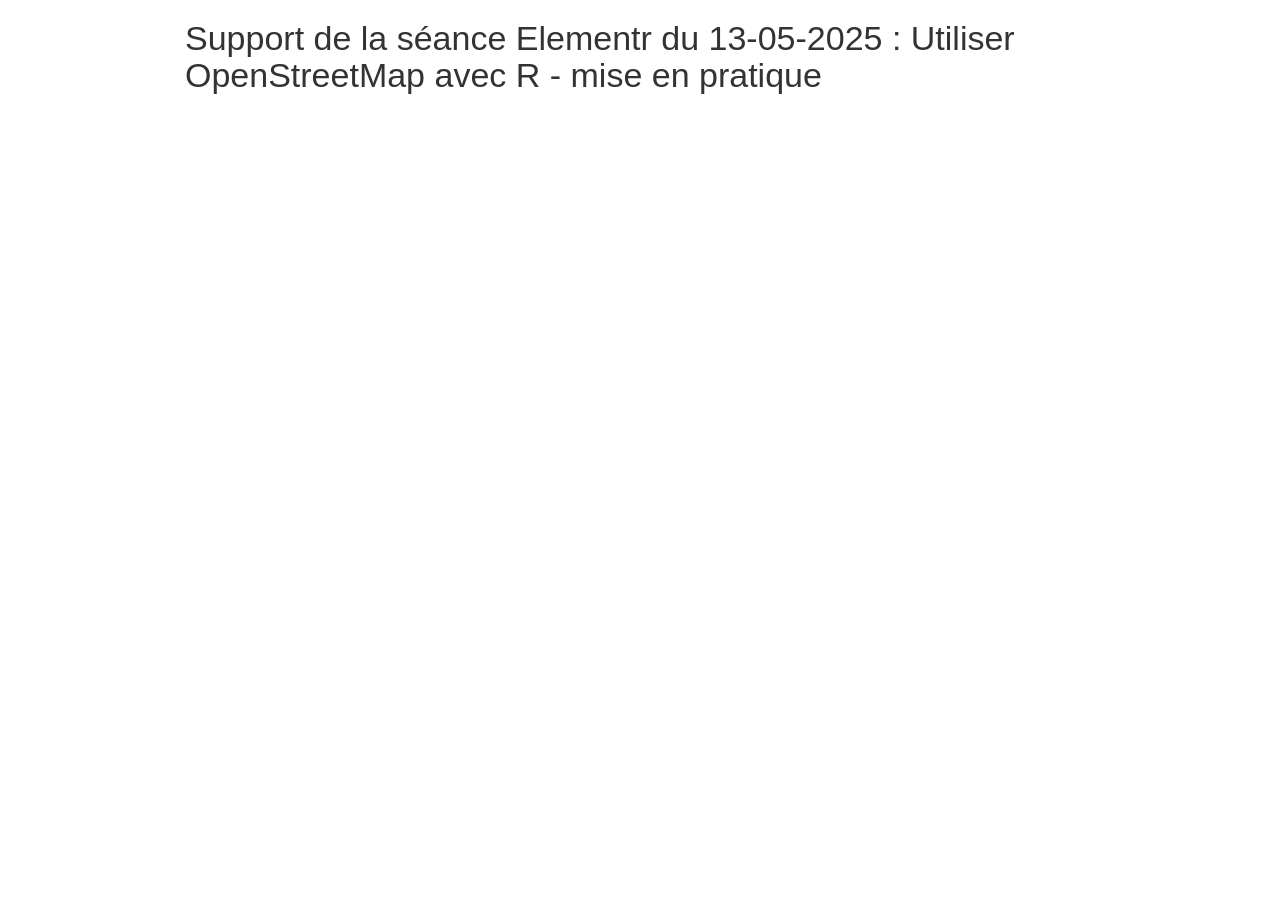
==== README.html @ b4863e81 "init proj" ====
<!DOCTYPE html>

<html>

<head>

<meta charset="utf-8" />
<meta name="generator" content="pandoc" />
<meta http-equiv="X-UA-Compatible" content="IE=EDGE" />




<title>README</title>

<script>// Pandoc 2.9 adds attributes on both header and div. We remove the former (to
// be compatible with the behavior of Pandoc < 2.8).
document.addEventListener('DOMContentLoaded', function(e) {
  var hs = document.querySelectorAll("div.section[class*='level'] > :first-child");
  var i, h, a;
  for (i = 0; i < hs.length; i++) {
    h = hs[i];
    if (!/^h[1-6]$/i.test(h.tagName)) continue;  // it should be a header h1-h6
    a = h.attributes;
    while (a.length > 0) h.removeAttribute(a[0].name);
  }
});
</script>
<script>/*! jQuery v3.6.0 | (c) OpenJS Foundation and other contributors | jquery.org/license */
!function(e,t){"use strict";"object"==typeof module&&"object"==typeof module.exports?module.exports=e.document?t(e,!0):function(e){if(!e.document)throw new Error("jQuery requires a window with a document");return t(e)}:t(e)}("undefined"!=typeof window?window:this,function(C,e){"use strict";var t=[],r=Object.getPrototypeOf,s=t.slice,g=t.flat?function(e){return t.flat.call(e)}:function(e){return t.concat.apply([],e)},u=t.push,i=t.indexOf,n={},o=n.toString,v=n.hasOwnProperty,a=v.toString,l=a.call(Object),y={},m=function(e){return"function"==typeof e&&"number"!=typeof e.nodeType&&"function"!=typeof e.item},x=function(e){return null!=e&&e===e.window},E=C.document,c={type:!0,src:!0,nonce:!0,noModule:!0};function b(e,t,n){var r,i,o=(n=n||E).createElement("script");if(o.text=e,t)for(r in c)(i=t[r]||t.getAttribute&&t.getAttribute(r))&&o.setAttribute(r,i);n.head.appendChild(o).parentNode.removeChild(o)}function w(e){return null==e?e+"":"object"==typeof e||"function"==typeof e?n[o.call(e)]||"object":typeof e}var f="3.6.0",S=function(e,t){return new S.fn.init(e,t)};function p(e){var t=!!e&&"length"in e&&e.length,n=w(e);return!m(e)&&!x(e)&&("array"===n||0===t||"number"==typeof t&&0<t&&t-1 in e)}S.fn=S.prototype={jquery:f,constructor:S,length:0,toArray:function(){return s.call(this)},get:function(e){return null==e?s.call(this):e<0?this[e+this.length]:this[e]},pushStack:function(e){var t=S.merge(this.constructor(),e);return t.prevObject=this,t},each:function(e){return S.each(this,e)},map:function(n){return this.pushStack(S.map(this,function(e,t){return n.call(e,t,e)}))},slice:function(){return this.pushStack(s.apply(this,arguments))},first:function(){return this.eq(0)},last:function(){return this.eq(-1)},even:function(){return this.pushStack(S.grep(this,function(e,t){return(t+1)%2}))},odd:function(){return this.pushStack(S.grep(this,function(e,t){return t%2}))},eq:function(e){var t=this.length,n=+e+(e<0?t:0);return this.pushStack(0<=n&&n<t?[this[n]]:[])},end:function(){return this.prevObject||this.constructor()},push:u,sort:t.sort,splice:t.splice},S.extend=S.fn.extend=function(){var e,t,n,r,i,o,a=arguments[0]||{},s=1,u=arguments.length,l=!1;for("boolean"==typeof a&&(l=a,a=arguments[s]||{},s++),"object"==typeof a||m(a)||(a={}),s===u&&(a=this,s--);s<u;s++)if(null!=(e=arguments[s]))for(t in e)r=e[t],"__proto__"!==t&&a!==r&&(l&&r&&(S.isPlainObject(r)||(i=Array.isArray(r)))?(n=a[t],o=i&&!Array.isArray(n)?[]:i||S.isPlainObject(n)?n:{},i=!1,a[t]=S.extend(l,o,r)):void 0!==r&&(a[t]=r));return a},S.extend({expando:"jQuery"+(f+Math.random()).replace(/\D/g,""),isReady:!0,error:function(e){throw new Error(e)},noop:function(){},isPlainObject:function(e){var t,n;return!(!e||"[object Object]"!==o.call(e))&&(!(t=r(e))||"function"==typeof(n=v.call(t,"constructor")&&t.constructor)&&a.call(n)===l)},isEmptyObject:function(e){var t;for(t in e)return!1;return!0},globalEval:function(e,t,n){b(e,{nonce:t&&t.nonce},n)},each:function(e,t){var n,r=0;if(p(e)){for(n=e.length;r<n;r++)if(!1===t.call(e[r],r,e[r]))break}else for(r in e)if(!1===t.call(e[r],r,e[r]))break;return e},makeArray:function(e,t){var n=t||[];return null!=e&&(p(Object(e))?S.merge(n,"string"==typeof e?[e]:e):u.call(n,e)),n},inArray:function(e,t,n){return null==t?-1:i.call(t,e,n)},merge:function(e,t){for(var n=+t.length,r=0,i=e.length;r<n;r++)e[i++]=t[r];return e.length=i,e},grep:function(e,t,n){for(var r=[],i=0,o=e.length,a=!n;i<o;i++)!t(e[i],i)!==a&&r.push(e[i]);return r},map:function(e,t,n){var r,i,o=0,a=[];if(p(e))for(r=e.length;o<r;o++)null!=(i=t(e[o],o,n))&&a.push(i);else for(o in e)null!=(i=t(e[o],o,n))&&a.push(i);return g(a)},guid:1,support:y}),"function"==typeof Symbol&&(S.fn[Symbol.iterator]=t[Symbol.iterator]),S.each("Boolean Number String Function Array Date RegExp Object Error Symbol".split(" "),function(e,t){n["[object "+t+"]"]=t.toLowerCase()});var d=function(n){var e,d,b,o,i,h,f,g,w,u,l,T,C,a,E,v,s,c,y,S="sizzle"+1*new Date,p=n.document,k=0,r=0,m=ue(),x=ue(),A=ue(),N=ue(),j=function(e,t){return e===t&&(l=!0),0},D={}.hasOwnProperty,t=[],q=t.pop,L=t.push,H=t.push,O=t.slice,P=function(e,t){for(var n=0,r=e.length;n<r;n++)if(e[n]===t)return n;return-1},R="checked|selected|async|autofocus|autoplay|controls|defer|disabled|hidden|ismap|loop|multiple|open|readonly|required|scoped",M="[\\x20\\t\\r\\n\\f]",I="(?:\\\\[\\da-fA-F]{1,6}"+M+"?|\\\\[^\\r\\n\\f]|[\\w-]|[^\0-\\x7f])+",W="\\["+M+"*("+I+")(?:"+M+"*([*^$|!~]?=)"+M+"*(?:'((?:\\\\.|[^\\\\'])*)'|\"((?:\\\\.|[^\\\\\"])*)\"|("+I+"))|)"+M+"*\\]",F=":("+I+")(?:\\((('((?:\\\\.|[^\\\\'])*)'|\"((?:\\\\.|[^\\\\\"])*)\")|((?:\\\\.|[^\\\\()[\\]]|"+W+")*)|.*)\\)|)",B=new RegExp(M+"+","g"),$=new RegExp("^"+M+"+|((?:^|[^\\\\])(?:\\\\.)*)"+M+"+$","g"),_=new RegExp("^"+M+"*,"+M+"*"),z=new RegExp("^"+M+"*([>+~]|"+M+")"+M+"*"),U=new RegExp(M+"|>"),X=new RegExp(F),V=new RegExp("^"+I+"$"),G={ID:new RegExp("^#("+I+")"),CLASS:new RegExp("^\\.("+I+")"),TAG:new RegExp("^("+I+"|[*])"),ATTR:new RegExp("^"+W),PSEUDO:new RegExp("^"+F),CHILD:new RegExp("^:(only|first|last|nth|nth-last)-(child|of-type)(?:\\("+M+"*(even|odd|(([+-]|)(\\d*)n|)"+M+"*(?:([+-]|)"+M+"*(\\d+)|))"+M+"*\\)|)","i"),bool:new RegExp("^(?:"+R+")$","i"),needsContext:new RegExp("^"+M+"*[>+~]|:(even|odd|eq|gt|lt|nth|first|last)(?:\\("+M+"*((?:-\\d)?\\d*)"+M+"*\\)|)(?=[^-]|$)","i")},Y=/HTML$/i,Q=/^(?:input|select|textarea|button)$/i,J=/^h\d$/i,K=/^[^{]+\{\s*\[native \w/,Z=/^(?:#([\w-]+)|(\w+)|\.([\w-]+))$/,ee=/[+~]/,te=new RegExp("\\\\[\\da-fA-F]{1,6}"+M+"?|\\\\([^\\r\\n\\f])","g"),ne=function(e,t){var n="0x"+e.slice(1)-65536;return t||(n<0?String.fromCharCode(n+65536):String.fromCharCode(n>>10|55296,1023&n|56320))},re=/([\0-\x1f\x7f]|^-?\d)|^-$|[^\0-\x1f\x7f-\uFFFF\w-]/g,ie=function(e,t){return t?"\0"===e?"\ufffd":e.slice(0,-1)+"\\"+e.charCodeAt(e.length-1).toString(16)+" ":"\\"+e},oe=function(){T()},ae=be(function(e){return!0===e.disabled&&"fieldset"===e.nodeName.toLowerCase()},{dir:"parentNode",next:"legend"});try{H.apply(t=O.call(p.childNodes),p.childNodes),t[p.childNodes.length].nodeType}catch(e){H={apply:t.length?function(e,t){L.apply(e,O.call(t))}:function(e,t){var n=e.length,r=0;while(e[n++]=t[r++]);e.length=n-1}}}function se(t,e,n,r){var i,o,a,s,u,l,c,f=e&&e.ownerDocument,p=e?e.nodeType:9;if(n=n||[],"string"!=typeof t||!t||1!==p&&9!==p&&11!==p)return n;if(!r&&(T(e),e=e||C,E)){if(11!==p&&(u=Z.exec(t)))if(i=u[1]){if(9===p){if(!(a=e.getElementById(i)))return n;if(a.id===i)return n.push(a),n}else if(f&&(a=f.getElementById(i))&&y(e,a)&&a.id===i)return n.push(a),n}else{if(u[2])return H.apply(n,e.getElementsByTagName(t)),n;if((i=u[3])&&d.getElementsByClassName&&e.getElementsByClassName)return H.apply(n,e.getElementsByClassName(i)),n}if(d.qsa&&!N[t+" "]&&(!v||!v.test(t))&&(1!==p||"object"!==e.nodeName.toLowerCase())){if(c=t,f=e,1===p&&(U.test(t)||z.test(t))){(f=ee.test(t)&&ye(e.parentNode)||e)===e&&d.scope||((s=e.getAttribute("id"))?s=s.replace(re,ie):e.setAttribute("id",s=S)),o=(l=h(t)).length;while(o--)l[o]=(s?"#"+s:":scope")+" "+xe(l[o]);c=l.join(",")}try{return H.apply(n,f.querySelectorAll(c)),n}catch(e){N(t,!0)}finally{s===S&&e.removeAttribute("id")}}}return g(t.replace($,"$1"),e,n,r)}function ue(){var r=[];return function e(t,n){return r.push(t+" ")>b.cacheLength&&delete e[r.shift()],e[t+" "]=n}}function le(e){return e[S]=!0,e}function ce(e){var t=C.createElement("fieldset");try{return!!e(t)}catch(e){return!1}finally{t.parentNode&&t.parentNode.removeChild(t),t=null}}function fe(e,t){var n=e.split("|"),r=n.length;while(r--)b.attrHandle[n[r]]=t}function pe(e,t){var n=t&&e,r=n&&1===e.nodeType&&1===t.nodeType&&e.sourceIndex-t.sourceIndex;if(r)return r;if(n)while(n=n.nextSibling)if(n===t)return-1;return e?1:-1}function de(t){return function(e){return"input"===e.nodeName.toLowerCase()&&e.type===t}}function he(n){return function(e){var t=e.nodeName.toLowerCase();return("input"===t||"button"===t)&&e.type===n}}function ge(t){return function(e){return"form"in e?e.parentNode&&!1===e.disabled?"label"in e?"label"in e.parentNode?e.parentNode.disabled===t:e.disabled===t:e.isDisabled===t||e.isDisabled!==!t&&ae(e)===t:e.disabled===t:"label"in e&&e.disabled===t}}function ve(a){return le(function(o){return o=+o,le(function(e,t){var n,r=a([],e.length,o),i=r.length;while(i--)e[n=r[i]]&&(e[n]=!(t[n]=e[n]))})})}function ye(e){return e&&"undefined"!=typeof e.getElementsByTagName&&e}for(e in d=se.support={},i=se.isXML=function(e){var t=e&&e.namespaceURI,n=e&&(e.ownerDocument||e).documentElement;return!Y.test(t||n&&n.nodeName||"HTML")},T=se.setDocument=function(e){var t,n,r=e?e.ownerDocument||e:p;return r!=C&&9===r.nodeType&&r.documentElement&&(a=(C=r).documentElement,E=!i(C),p!=C&&(n=C.defaultView)&&n.top!==n&&(n.addEventListener?n.addEventListener("unload",oe,!1):n.attachEvent&&n.attachEvent("onunload",oe)),d.scope=ce(function(e){return a.appendChild(e).appendChild(C.createElement("div")),"undefined"!=typeof e.querySelectorAll&&!e.querySelectorAll(":scope fieldset div").length}),d.attributes=ce(function(e){return e.className="i",!e.getAttribute("className")}),d.getElementsByTagName=ce(function(e){return e.appendChild(C.createComment("")),!e.getElementsByTagName("*").length}),d.getElementsByClassName=K.test(C.getElementsByClassName),d.getById=ce(function(e){return a.appendChild(e).id=S,!C.getElementsByName||!C.getElementsByName(S).length}),d.getById?(b.filter.ID=function(e){var t=e.replace(te,ne);return function(e){return e.getAttribute("id")===t}},b.find.ID=function(e,t){if("undefined"!=typeof t.getElementById&&E){var n=t.getElementById(e);return n?[n]:[]}}):(b.filter.ID=function(e){var n=e.replace(te,ne);return function(e){var t="undefined"!=typeof e.getAttributeNode&&e.getAttributeNode("id");return t&&t.value===n}},b.find.ID=function(e,t){if("undefined"!=typeof t.getElementById&&E){var n,r,i,o=t.getElementById(e);if(o){if((n=o.getAttributeNode("id"))&&n.value===e)return[o];i=t.getElementsByName(e),r=0;while(o=i[r++])if((n=o.getAttributeNode("id"))&&n.value===e)return[o]}return[]}}),b.find.TAG=d.getElementsByTagName?function(e,t){return"undefined"!=typeof t.getElementsByTagName?t.getElementsByTagName(e):d.qsa?t.querySelectorAll(e):void 0}:function(e,t){var n,r=[],i=0,o=t.getElementsByTagName(e);if("*"===e){while(n=o[i++])1===n.nodeType&&r.push(n);return r}return o},b.find.CLASS=d.getElementsByClassName&&function(e,t){if("undefined"!=typeof t.getElementsByClassName&&E)return t.getElementsByClassName(e)},s=[],v=[],(d.qsa=K.test(C.querySelectorAll))&&(ce(function(e){var t;a.appendChild(e).innerHTML="<a id='"+S+"'></a><select id='"+S+"-\r\\' msallowcapture=''><option selected=''></option></select>",e.querySelectorAll("[msallowcapture^='']").length&&v.push("[*^$]="+M+"*(?:''|\"\")"),e.querySelectorAll("[selected]").length||v.push("\\["+M+"*(?:value|"+R+")"),e.querySelectorAll("[id~="+S+"-]").length||v.push("~="),(t=C.createElement("input")).setAttribute("name",""),e.appendChild(t),e.querySelectorAll("[name='']").length||v.push("\\["+M+"*name"+M+"*="+M+"*(?:''|\"\")"),e.querySelectorAll(":checked").length||v.push(":checked"),e.querySelectorAll("a#"+S+"+*").length||v.push(".#.+[+~]"),e.querySelectorAll("\\\f"),v.push("[\\r\\n\\f]")}),ce(function(e){e.innerHTML="<a href='' disabled='disabled'></a><select disabled='disabled'><option/></select>";var t=C.createElement("input");t.setAttribute("type","hidden"),e.appendChild(t).setAttribute("name","D"),e.querySelectorAll("[name=d]").length&&v.push("name"+M+"*[*^$|!~]?="),2!==e.querySelectorAll(":enabled").length&&v.push(":enabled",":disabled"),a.appendChild(e).disabled=!0,2!==e.querySelectorAll(":disabled").length&&v.push(":enabled",":disabled"),e.querySelectorAll("*,:x"),v.push(",.*:")})),(d.matchesSelector=K.test(c=a.matches||a.webkitMatchesSelector||a.mozMatchesSelector||a.oMatchesSelector||a.msMatchesSelector))&&ce(function(e){d.disconnectedMatch=c.call(e,"*"),c.call(e,"[s!='']:x"),s.push("!=",F)}),v=v.length&&new RegExp(v.join("|")),s=s.length&&new RegExp(s.join("|")),t=K.test(a.compareDocumentPosition),y=t||K.test(a.contains)?function(e,t){var n=9===e.nodeType?e.documentElement:e,r=t&&t.parentNode;return e===r||!(!r||1!==r.nodeType||!(n.contains?n.contains(r):e.compareDocumentPosition&&16&e.compareDocumentPosition(r)))}:function(e,t){if(t)while(t=t.parentNode)if(t===e)return!0;return!1},j=t?function(e,t){if(e===t)return l=!0,0;var n=!e.compareDocumentPosition-!t.compareDocumentPosition;return n||(1&(n=(e.ownerDocument||e)==(t.ownerDocument||t)?e.compareDocumentPosition(t):1)||!d.sortDetached&&t.compareDocumentPosition(e)===n?e==C||e.ownerDocument==p&&y(p,e)?-1:t==C||t.ownerDocument==p&&y(p,t)?1:u?P(u,e)-P(u,t):0:4&n?-1:1)}:function(e,t){if(e===t)return l=!0,0;var n,r=0,i=e.parentNode,o=t.parentNode,a=[e],s=[t];if(!i||!o)return e==C?-1:t==C?1:i?-1:o?1:u?P(u,e)-P(u,t):0;if(i===o)return pe(e,t);n=e;while(n=n.parentNode)a.unshift(n);n=t;while(n=n.parentNode)s.unshift(n);while(a[r]===s[r])r++;return r?pe(a[r],s[r]):a[r]==p?-1:s[r]==p?1:0}),C},se.matches=function(e,t){return se(e,null,null,t)},se.matchesSelector=function(e,t){if(T(e),d.matchesSelector&&E&&!N[t+" "]&&(!s||!s.test(t))&&(!v||!v.test(t)))try{var n=c.call(e,t);if(n||d.disconnectedMatch||e.document&&11!==e.document.nodeType)return n}catch(e){N(t,!0)}return 0<se(t,C,null,[e]).length},se.contains=function(e,t){return(e.ownerDocument||e)!=C&&T(e),y(e,t)},se.attr=function(e,t){(e.ownerDocument||e)!=C&&T(e);var n=b.attrHandle[t.toLowerCase()],r=n&&D.call(b.attrHandle,t.toLowerCase())?n(e,t,!E):void 0;return void 0!==r?r:d.attributes||!E?e.getAttribute(t):(r=e.getAttributeNode(t))&&r.specified?r.value:null},se.escape=function(e){return(e+"").replace(re,ie)},se.error=function(e){throw new Error("Syntax error, unrecognized expression: "+e)},se.uniqueSort=function(e){var t,n=[],r=0,i=0;if(l=!d.detectDuplicates,u=!d.sortStable&&e.slice(0),e.sort(j),l){while(t=e[i++])t===e[i]&&(r=n.push(i));while(r--)e.splice(n[r],1)}return u=null,e},o=se.getText=function(e){var t,n="",r=0,i=e.nodeType;if(i){if(1===i||9===i||11===i){if("string"==typeof e.textContent)return e.textContent;for(e=e.firstChild;e;e=e.nextSibling)n+=o(e)}else if(3===i||4===i)return e.nodeValue}else while(t=e[r++])n+=o(t);return n},(b=se.selectors={cacheLength:50,createPseudo:le,match:G,attrHandle:{},find:{},relative:{">":{dir:"parentNode",first:!0}," ":{dir:"parentNode"},"+":{dir:"previousSibling",first:!0},"~":{dir:"previousSibling"}},preFilter:{ATTR:function(e){return e[1]=e[1].replace(te,ne),e[3]=(e[3]||e[4]||e[5]||"").replace(te,ne),"~="===e[2]&&(e[3]=" "+e[3]+" "),e.slice(0,4)},CHILD:function(e){return e[1]=e[1].toLowerCase(),"nth"===e[1].slice(0,3)?(e[3]||se.error(e[0]),e[4]=+(e[4]?e[5]+(e[6]||1):2*("even"===e[3]||"odd"===e[3])),e[5]=+(e[7]+e[8]||"odd"===e[3])):e[3]&&se.error(e[0]),e},PSEUDO:function(e){var t,n=!e[6]&&e[2];return G.CHILD.test(e[0])?null:(e[3]?e[2]=e[4]||e[5]||"":n&&X.test(n)&&(t=h(n,!0))&&(t=n.indexOf(")",n.length-t)-n.length)&&(e[0]=e[0].slice(0,t),e[2]=n.slice(0,t)),e.slice(0,3))}},filter:{TAG:function(e){var t=e.replace(te,ne).toLowerCase();return"*"===e?function(){return!0}:function(e){return e.nodeName&&e.nodeName.toLowerCase()===t}},CLASS:function(e){var t=m[e+" "];return t||(t=new RegExp("(^|"+M+")"+e+"("+M+"|$)"))&&m(e,function(e){return t.test("string"==typeof e.className&&e.className||"undefined"!=typeof e.getAttribute&&e.getAttribute("class")||"")})},ATTR:function(n,r,i){return function(e){var t=se.attr(e,n);return null==t?"!="===r:!r||(t+="","="===r?t===i:"!="===r?t!==i:"^="===r?i&&0===t.indexOf(i):"*="===r?i&&-1<t.indexOf(i):"$="===r?i&&t.slice(-i.length)===i:"~="===r?-1<(" "+t.replace(B," ")+" ").indexOf(i):"|="===r&&(t===i||t.slice(0,i.length+1)===i+"-"))}},CHILD:function(h,e,t,g,v){var y="nth"!==h.slice(0,3),m="last"!==h.slice(-4),x="of-type"===e;return 1===g&&0===v?function(e){return!!e.parentNode}:function(e,t,n){var r,i,o,a,s,u,l=y!==m?"nextSibling":"previousSibling",c=e.parentNode,f=x&&e.nodeName.toLowerCase(),p=!n&&!x,d=!1;if(c){if(y){while(l){a=e;while(a=a[l])if(x?a.nodeName.toLowerCase()===f:1===a.nodeType)return!1;u=l="only"===h&&!u&&"nextSibling"}return!0}if(u=[m?c.firstChild:c.lastChild],m&&p){d=(s=(r=(i=(o=(a=c)[S]||(a[S]={}))[a.uniqueID]||(o[a.uniqueID]={}))[h]||[])[0]===k&&r[1])&&r[2],a=s&&c.childNodes[s];while(a=++s&&a&&a[l]||(d=s=0)||u.pop())if(1===a.nodeType&&++d&&a===e){i[h]=[k,s,d];break}}else if(p&&(d=s=(r=(i=(o=(a=e)[S]||(a[S]={}))[a.uniqueID]||(o[a.uniqueID]={}))[h]||[])[0]===k&&r[1]),!1===d)while(a=++s&&a&&a[l]||(d=s=0)||u.pop())if((x?a.nodeName.toLowerCase()===f:1===a.nodeType)&&++d&&(p&&((i=(o=a[S]||(a[S]={}))[a.uniqueID]||(o[a.uniqueID]={}))[h]=[k,d]),a===e))break;return(d-=v)===g||d%g==0&&0<=d/g}}},PSEUDO:function(e,o){var t,a=b.pseudos[e]||b.setFilters[e.toLowerCase()]||se.error("unsupported pseudo: "+e);return a[S]?a(o):1<a.length?(t=[e,e,"",o],b.setFilters.hasOwnProperty(e.toLowerCase())?le(function(e,t){var n,r=a(e,o),i=r.length;while(i--)e[n=P(e,r[i])]=!(t[n]=r[i])}):function(e){return a(e,0,t)}):a}},pseudos:{not:le(function(e){var r=[],i=[],s=f(e.replace($,"$1"));return s[S]?le(function(e,t,n,r){var i,o=s(e,null,r,[]),a=e.length;while(a--)(i=o[a])&&(e[a]=!(t[a]=i))}):function(e,t,n){return r[0]=e,s(r,null,n,i),r[0]=null,!i.pop()}}),has:le(function(t){return function(e){return 0<se(t,e).length}}),contains:le(function(t){return t=t.replace(te,ne),function(e){return-1<(e.textContent||o(e)).indexOf(t)}}),lang:le(function(n){return V.test(n||"")||se.error("unsupported lang: "+n),n=n.replace(te,ne).toLowerCase(),function(e){var t;do{if(t=E?e.lang:e.getAttribute("xml:lang")||e.getAttribute("lang"))return(t=t.toLowerCase())===n||0===t.indexOf(n+"-")}while((e=e.parentNode)&&1===e.nodeType);return!1}}),target:function(e){var t=n.location&&n.location.hash;return t&&t.slice(1)===e.id},root:function(e){return e===a},focus:function(e){return e===C.activeElement&&(!C.hasFocus||C.hasFocus())&&!!(e.type||e.href||~e.tabIndex)},enabled:ge(!1),disabled:ge(!0),checked:function(e){var t=e.nodeName.toLowerCase();return"input"===t&&!!e.checked||"option"===t&&!!e.selected},selected:function(e){return e.parentNode&&e.parentNode.selectedIndex,!0===e.selected},empty:function(e){for(e=e.firstChild;e;e=e.nextSibling)if(e.nodeType<6)return!1;return!0},parent:function(e){return!b.pseudos.empty(e)},header:function(e){return J.test(e.nodeName)},input:function(e){return Q.test(e.nodeName)},button:function(e){var t=e.nodeName.toLowerCase();return"input"===t&&"button"===e.type||"button"===t},text:function(e){var t;return"input"===e.nodeName.toLowerCase()&&"text"===e.type&&(null==(t=e.getAttribute("type"))||"text"===t.toLowerCase())},first:ve(function(){return[0]}),last:ve(function(e,t){return[t-1]}),eq:ve(function(e,t,n){return[n<0?n+t:n]}),even:ve(function(e,t){for(var n=0;n<t;n+=2)e.push(n);return e}),odd:ve(function(e,t){for(var n=1;n<t;n+=2)e.push(n);return e}),lt:ve(function(e,t,n){for(var r=n<0?n+t:t<n?t:n;0<=--r;)e.push(r);return e}),gt:ve(function(e,t,n){for(var r=n<0?n+t:n;++r<t;)e.push(r);return e})}}).pseudos.nth=b.pseudos.eq,{radio:!0,checkbox:!0,file:!0,password:!0,image:!0})b.pseudos[e]=de(e);for(e in{submit:!0,reset:!0})b.pseudos[e]=he(e);function me(){}function xe(e){for(var t=0,n=e.length,r="";t<n;t++)r+=e[t].value;return r}function be(s,e,t){var u=e.dir,l=e.next,c=l||u,f=t&&"parentNode"===c,p=r++;return e.first?function(e,t,n){while(e=e[u])if(1===e.nodeType||f)return s(e,t,n);return!1}:function(e,t,n){var r,i,o,a=[k,p];if(n){while(e=e[u])if((1===e.nodeType||f)&&s(e,t,n))return!0}else while(e=e[u])if(1===e.nodeType||f)if(i=(o=e[S]||(e[S]={}))[e.uniqueID]||(o[e.uniqueID]={}),l&&l===e.nodeName.toLowerCase())e=e[u]||e;else{if((r=i[c])&&r[0]===k&&r[1]===p)return a[2]=r[2];if((i[c]=a)[2]=s(e,t,n))return!0}return!1}}function we(i){return 1<i.length?function(e,t,n){var r=i.length;while(r--)if(!i[r](e,t,n))return!1;return!0}:i[0]}function Te(e,t,n,r,i){for(var o,a=[],s=0,u=e.length,l=null!=t;s<u;s++)(o=e[s])&&(n&&!n(o,r,i)||(a.push(o),l&&t.push(s)));return a}function Ce(d,h,g,v,y,e){return v&&!v[S]&&(v=Ce(v)),y&&!y[S]&&(y=Ce(y,e)),le(function(e,t,n,r){var i,o,a,s=[],u=[],l=t.length,c=e||function(e,t,n){for(var r=0,i=t.length;r<i;r++)se(e,t[r],n);return n}(h||"*",n.nodeType?[n]:n,[]),f=!d||!e&&h?c:Te(c,s,d,n,r),p=g?y||(e?d:l||v)?[]:t:f;if(g&&g(f,p,n,r),v){i=Te(p,u),v(i,[],n,r),o=i.length;while(o--)(a=i[o])&&(p[u[o]]=!(f[u[o]]=a))}if(e){if(y||d){if(y){i=[],o=p.length;while(o--)(a=p[o])&&i.push(f[o]=a);y(null,p=[],i,r)}o=p.length;while(o--)(a=p[o])&&-1<(i=y?P(e,a):s[o])&&(e[i]=!(t[i]=a))}}else p=Te(p===t?p.splice(l,p.length):p),y?y(null,t,p,r):H.apply(t,p)})}function Ee(e){for(var i,t,n,r=e.length,o=b.relative[e[0].type],a=o||b.relative[" "],s=o?1:0,u=be(function(e){return e===i},a,!0),l=be(function(e){return-1<P(i,e)},a,!0),c=[function(e,t,n){var r=!o&&(n||t!==w)||((i=t).nodeType?u(e,t,n):l(e,t,n));return i=null,r}];s<r;s++)if(t=b.relative[e[s].type])c=[be(we(c),t)];else{if((t=b.filter[e[s].type].apply(null,e[s].matches))[S]){for(n=++s;n<r;n++)if(b.relative[e[n].type])break;return Ce(1<s&&we(c),1<s&&xe(e.slice(0,s-1).concat({value:" "===e[s-2].type?"*":""})).replace($,"$1"),t,s<n&&Ee(e.slice(s,n)),n<r&&Ee(e=e.slice(n)),n<r&&xe(e))}c.push(t)}return we(c)}return me.prototype=b.filters=b.pseudos,b.setFilters=new me,h=se.tokenize=function(e,t){var n,r,i,o,a,s,u,l=x[e+" "];if(l)return t?0:l.slice(0);a=e,s=[],u=b.preFilter;while(a){for(o in n&&!(r=_.exec(a))||(r&&(a=a.slice(r[0].length)||a),s.push(i=[])),n=!1,(r=z.exec(a))&&(n=r.shift(),i.push({value:n,type:r[0].replace($," ")}),a=a.slice(n.length)),b.filter)!(r=G[o].exec(a))||u[o]&&!(r=u[o](r))||(n=r.shift(),i.push({value:n,type:o,matches:r}),a=a.slice(n.length));if(!n)break}return t?a.length:a?se.error(e):x(e,s).slice(0)},f=se.compile=function(e,t){var n,v,y,m,x,r,i=[],o=[],a=A[e+" "];if(!a){t||(t=h(e)),n=t.length;while(n--)(a=Ee(t[n]))[S]?i.push(a):o.push(a);(a=A(e,(v=o,m=0<(y=i).length,x=0<v.length,r=function(e,t,n,r,i){var o,a,s,u=0,l="0",c=e&&[],f=[],p=w,d=e||x&&b.find.TAG("*",i),h=k+=null==p?1:Math.random()||.1,g=d.length;for(i&&(w=t==C||t||i);l!==g&&null!=(o=d[l]);l++){if(x&&o){a=0,t||o.ownerDocument==C||(T(o),n=!E);while(s=v[a++])if(s(o,t||C,n)){r.push(o);break}i&&(k=h)}m&&((o=!s&&o)&&u--,e&&c.push(o))}if(u+=l,m&&l!==u){a=0;while(s=y[a++])s(c,f,t,n);if(e){if(0<u)while(l--)c[l]||f[l]||(f[l]=q.call(r));f=Te(f)}H.apply(r,f),i&&!e&&0<f.length&&1<u+y.length&&se.uniqueSort(r)}return i&&(k=h,w=p),c},m?le(r):r))).selector=e}return a},g=se.select=function(e,t,n,r){var i,o,a,s,u,l="function"==typeof e&&e,c=!r&&h(e=l.selector||e);if(n=n||[],1===c.length){if(2<(o=c[0]=c[0].slice(0)).length&&"ID"===(a=o[0]).type&&9===t.nodeType&&E&&b.relative[o[1].type]){if(!(t=(b.find.ID(a.matches[0].replace(te,ne),t)||[])[0]))return n;l&&(t=t.parentNode),e=e.slice(o.shift().value.length)}i=G.needsContext.test(e)?0:o.length;while(i--){if(a=o[i],b.relative[s=a.type])break;if((u=b.find[s])&&(r=u(a.matches[0].replace(te,ne),ee.test(o[0].type)&&ye(t.parentNode)||t))){if(o.splice(i,1),!(e=r.length&&xe(o)))return H.apply(n,r),n;break}}}return(l||f(e,c))(r,t,!E,n,!t||ee.test(e)&&ye(t.parentNode)||t),n},d.sortStable=S.split("").sort(j).join("")===S,d.detectDuplicates=!!l,T(),d.sortDetached=ce(function(e){return 1&e.compareDocumentPosition(C.createElement("fieldset"))}),ce(function(e){return e.innerHTML="<a href='#'></a>","#"===e.firstChild.getAttribute("href")})||fe("type|href|height|width",function(e,t,n){if(!n)return e.getAttribute(t,"type"===t.toLowerCase()?1:2)}),d.attributes&&ce(function(e){return e.innerHTML="<input/>",e.firstChild.setAttribute("value",""),""===e.firstChild.getAttribute("value")})||fe("value",function(e,t,n){if(!n&&"input"===e.nodeName.toLowerCase())return e.defaultValue}),ce(function(e){return null==e.getAttribute("disabled")})||fe(R,function(e,t,n){var r;if(!n)return!0===e[t]?t.toLowerCase():(r=e.getAttributeNode(t))&&r.specified?r.value:null}),se}(C);S.find=d,S.expr=d.selectors,S.expr[":"]=S.expr.pseudos,S.uniqueSort=S.unique=d.uniqueSort,S.text=d.getText,S.isXMLDoc=d.isXML,S.contains=d.contains,S.escapeSelector=d.escape;var h=function(e,t,n){var r=[],i=void 0!==n;while((e=e[t])&&9!==e.nodeType)if(1===e.nodeType){if(i&&S(e).is(n))break;r.push(e)}return r},T=function(e,t){for(var n=[];e;e=e.nextSibling)1===e.nodeType&&e!==t&&n.push(e);return n},k=S.expr.match.needsContext;function A(e,t){return e.nodeName&&e.nodeName.toLowerCase()===t.toLowerCase()}var N=/^<([a-z][^\/\0>:\x20\t\r\n\f]*)[\x20\t\r\n\f]*\/?>(?:<\/\1>|)$/i;function j(e,n,r){return m(n)?S.grep(e,function(e,t){return!!n.call(e,t,e)!==r}):n.nodeType?S.grep(e,function(e){return e===n!==r}):"string"!=typeof n?S.grep(e,function(e){return-1<i.call(n,e)!==r}):S.filter(n,e,r)}S.filter=function(e,t,n){var r=t[0];return n&&(e=":not("+e+")"),1===t.length&&1===r.nodeType?S.find.matchesSelector(r,e)?[r]:[]:S.find.matches(e,S.grep(t,function(e){return 1===e.nodeType}))},S.fn.extend({find:function(e){var t,n,r=this.length,i=this;if("string"!=typeof e)return this.pushStack(S(e).filter(function(){for(t=0;t<r;t++)if(S.contains(i[t],this))return!0}));for(n=this.pushStack([]),t=0;t<r;t++)S.find(e,i[t],n);return 1<r?S.uniqueSort(n):n},filter:function(e){return this.pushStack(j(this,e||[],!1))},not:function(e){return this.pushStack(j(this,e||[],!0))},is:function(e){return!!j(this,"string"==typeof e&&k.test(e)?S(e):e||[],!1).length}});var D,q=/^(?:\s*(<[\w\W]+>)[^>]*|#([\w-]+))$/;(S.fn.init=function(e,t,n){var r,i;if(!e)return this;if(n=n||D,"string"==typeof e){if(!(r="<"===e[0]&&">"===e[e.length-1]&&3<=e.length?[null,e,null]:q.exec(e))||!r[1]&&t)return!t||t.jquery?(t||n).find(e):this.constructor(t).find(e);if(r[1]){if(t=t instanceof S?t[0]:t,S.merge(this,S.parseHTML(r[1],t&&t.nodeType?t.ownerDocument||t:E,!0)),N.test(r[1])&&S.isPlainObject(t))for(r in t)m(this[r])?this[r](t[r]):this.attr(r,t[r]);return this}return(i=E.getElementById(r[2]))&&(this[0]=i,this.length=1),this}return e.nodeType?(this[0]=e,this.length=1,this):m(e)?void 0!==n.ready?n.ready(e):e(S):S.makeArray(e,this)}).prototype=S.fn,D=S(E);var L=/^(?:parents|prev(?:Until|All))/,H={children:!0,contents:!0,next:!0,prev:!0};function O(e,t){while((e=e[t])&&1!==e.nodeType);return e}S.fn.extend({has:function(e){var t=S(e,this),n=t.length;return this.filter(function(){for(var e=0;e<n;e++)if(S.contains(this,t[e]))return!0})},closest:function(e,t){var n,r=0,i=this.length,o=[],a="string"!=typeof e&&S(e);if(!k.test(e))for(;r<i;r++)for(n=this[r];n&&n!==t;n=n.parentNode)if(n.nodeType<11&&(a?-1<a.index(n):1===n.nodeType&&S.find.matchesSelector(n,e))){o.push(n);break}return this.pushStack(1<o.length?S.uniqueSort(o):o)},index:function(e){return e?"string"==typeof e?i.call(S(e),this[0]):i.call(this,e.jquery?e[0]:e):this[0]&&this[0].parentNode?this.first().prevAll().length:-1},add:function(e,t){return this.pushStack(S.uniqueSort(S.merge(this.get(),S(e,t))))},addBack:function(e){return this.add(null==e?this.prevObject:this.prevObject.filter(e))}}),S.each({parent:function(e){var t=e.parentNode;return t&&11!==t.nodeType?t:null},parents:function(e){return h(e,"parentNode")},parentsUntil:function(e,t,n){return h(e,"parentNode",n)},next:function(e){return O(e,"nextSibling")},prev:function(e){return O(e,"previousSibling")},nextAll:function(e){return h(e,"nextSibling")},prevAll:function(e){return h(e,"previousSibling")},nextUntil:function(e,t,n){return h(e,"nextSibling",n)},prevUntil:function(e,t,n){return h(e,"previousSibling",n)},siblings:function(e){return T((e.parentNode||{}).firstChild,e)},children:function(e){return T(e.firstChild)},contents:function(e){return null!=e.contentDocument&&r(e.contentDocument)?e.contentDocument:(A(e,"template")&&(e=e.content||e),S.merge([],e.childNodes))}},function(r,i){S.fn[r]=function(e,t){var n=S.map(this,i,e);return"Until"!==r.slice(-5)&&(t=e),t&&"string"==typeof t&&(n=S.filter(t,n)),1<this.length&&(H[r]||S.uniqueSort(n),L.test(r)&&n.reverse()),this.pushStack(n)}});var P=/[^\x20\t\r\n\f]+/g;function R(e){return e}function M(e){throw e}function I(e,t,n,r){var i;try{e&&m(i=e.promise)?i.call(e).done(t).fail(n):e&&m(i=e.then)?i.call(e,t,n):t.apply(void 0,[e].slice(r))}catch(e){n.apply(void 0,[e])}}S.Callbacks=function(r){var e,n;r="string"==typeof r?(e=r,n={},S.each(e.match(P)||[],function(e,t){n[t]=!0}),n):S.extend({},r);var i,t,o,a,s=[],u=[],l=-1,c=function(){for(a=a||r.once,o=i=!0;u.length;l=-1){t=u.shift();while(++l<s.length)!1===s[l].apply(t[0],t[1])&&r.stopOnFalse&&(l=s.length,t=!1)}r.memory||(t=!1),i=!1,a&&(s=t?[]:"")},f={add:function(){return s&&(t&&!i&&(l=s.length-1,u.push(t)),function n(e){S.each(e,function(e,t){m(t)?r.unique&&f.has(t)||s.push(t):t&&t.length&&"string"!==w(t)&&n(t)})}(arguments),t&&!i&&c()),this},remove:function(){return S.each(arguments,function(e,t){var n;while(-1<(n=S.inArray(t,s,n)))s.splice(n,1),n<=l&&l--}),this},has:function(e){return e?-1<S.inArray(e,s):0<s.length},empty:function(){return s&&(s=[]),this},disable:function(){return a=u=[],s=t="",this},disabled:function(){return!s},lock:function(){return a=u=[],t||i||(s=t=""),this},locked:function(){return!!a},fireWith:function(e,t){return a||(t=[e,(t=t||[]).slice?t.slice():t],u.push(t),i||c()),this},fire:function(){return f.fireWith(this,arguments),this},fired:function(){return!!o}};return f},S.extend({Deferred:function(e){var o=[["notify","progress",S.Callbacks("memory"),S.Callbacks("memory"),2],["resolve","done",S.Callbacks("once memory"),S.Callbacks("once memory"),0,"resolved"],["reject","fail",S.Callbacks("once memory"),S.Callbacks("once memory"),1,"rejected"]],i="pending",a={state:function(){return i},always:function(){return s.done(arguments).fail(arguments),this},"catch":function(e){return a.then(null,e)},pipe:function(){var i=arguments;return S.Deferred(function(r){S.each(o,function(e,t){var n=m(i[t[4]])&&i[t[4]];s[t[1]](function(){var e=n&&n.apply(this,arguments);e&&m(e.promise)?e.promise().progress(r.notify).done(r.resolve).fail(r.reject):r[t[0]+"With"](this,n?[e]:arguments)})}),i=null}).promise()},then:function(t,n,r){var u=0;function l(i,o,a,s){return function(){var n=this,r=arguments,e=function(){var e,t;if(!(i<u)){if((e=a.apply(n,r))===o.promise())throw new TypeError("Thenable self-resolution");t=e&&("object"==typeof e||"function"==typeof e)&&e.then,m(t)?s?t.call(e,l(u,o,R,s),l(u,o,M,s)):(u++,t.call(e,l(u,o,R,s),l(u,o,M,s),l(u,o,R,o.notifyWith))):(a!==R&&(n=void 0,r=[e]),(s||o.resolveWith)(n,r))}},t=s?e:function(){try{e()}catch(e){S.Deferred.exceptionHook&&S.Deferred.exceptionHook(e,t.stackTrace),u<=i+1&&(a!==M&&(n=void 0,r=[e]),o.rejectWith(n,r))}};i?t():(S.Deferred.getStackHook&&(t.stackTrace=S.Deferred.getStackHook()),C.setTimeout(t))}}return S.Deferred(function(e){o[0][3].add(l(0,e,m(r)?r:R,e.notifyWith)),o[1][3].add(l(0,e,m(t)?t:R)),o[2][3].add(l(0,e,m(n)?n:M))}).promise()},promise:function(e){return null!=e?S.extend(e,a):a}},s={};return S.each(o,function(e,t){var n=t[2],r=t[5];a[t[1]]=n.add,r&&n.add(function(){i=r},o[3-e][2].disable,o[3-e][3].disable,o[0][2].lock,o[0][3].lock),n.add(t[3].fire),s[t[0]]=function(){return s[t[0]+"With"](this===s?void 0:this,arguments),this},s[t[0]+"With"]=n.fireWith}),a.promise(s),e&&e.call(s,s),s},when:function(e){var n=arguments.length,t=n,r=Array(t),i=s.call(arguments),o=S.Deferred(),a=function(t){return function(e){r[t]=this,i[t]=1<arguments.length?s.call(arguments):e,--n||o.resolveWith(r,i)}};if(n<=1&&(I(e,o.done(a(t)).resolve,o.reject,!n),"pending"===o.state()||m(i[t]&&i[t].then)))return o.then();while(t--)I(i[t],a(t),o.reject);return o.promise()}});var W=/^(Eval|Internal|Range|Reference|Syntax|Type|URI)Error$/;S.Deferred.exceptionHook=function(e,t){C.console&&C.console.warn&&e&&W.test(e.name)&&C.console.warn("jQuery.Deferred exception: "+e.message,e.stack,t)},S.readyException=function(e){C.setTimeout(function(){throw e})};var F=S.Deferred();function B(){E.removeEventListener("DOMContentLoaded",B),C.removeEventListener("load",B),S.ready()}S.fn.ready=function(e){return F.then(e)["catch"](function(e){S.readyException(e)}),this},S.extend({isReady:!1,readyWait:1,ready:function(e){(!0===e?--S.readyWait:S.isReady)||(S.isReady=!0)!==e&&0<--S.readyWait||F.resolveWith(E,[S])}}),S.ready.then=F.then,"complete"===E.readyState||"loading"!==E.readyState&&!E.documentElement.doScroll?C.setTimeout(S.ready):(E.addEventListener("DOMContentLoaded",B),C.addEventListener("load",B));var $=function(e,t,n,r,i,o,a){var s=0,u=e.length,l=null==n;if("object"===w(n))for(s in i=!0,n)$(e,t,s,n[s],!0,o,a);else if(void 0!==r&&(i=!0,m(r)||(a=!0),l&&(a?(t.call(e,r),t=null):(l=t,t=function(e,t,n){return l.call(S(e),n)})),t))for(;s<u;s++)t(e[s],n,a?r:r.call(e[s],s,t(e[s],n)));return i?e:l?t.call(e):u?t(e[0],n):o},_=/^-ms-/,z=/-([a-z])/g;function U(e,t){return t.toUpperCase()}function X(e){return e.replace(_,"ms-").replace(z,U)}var V=function(e){return 1===e.nodeType||9===e.nodeType||!+e.nodeType};function G(){this.expando=S.expando+G.uid++}G.uid=1,G.prototype={cache:function(e){var t=e[this.expando];return t||(t={},V(e)&&(e.nodeType?e[this.expando]=t:Object.defineProperty(e,this.expando,{value:t,configurable:!0}))),t},set:function(e,t,n){var r,i=this.cache(e);if("string"==typeof t)i[X(t)]=n;else for(r in t)i[X(r)]=t[r];return i},get:function(e,t){return void 0===t?this.cache(e):e[this.expando]&&e[this.expando][X(t)]},access:function(e,t,n){return void 0===t||t&&"string"==typeof t&&void 0===n?this.get(e,t):(this.set(e,t,n),void 0!==n?n:t)},remove:function(e,t){var n,r=e[this.expando];if(void 0!==r){if(void 0!==t){n=(t=Array.isArray(t)?t.map(X):(t=X(t))in r?[t]:t.match(P)||[]).length;while(n--)delete r[t[n]]}(void 0===t||S.isEmptyObject(r))&&(e.nodeType?e[this.expando]=void 0:delete e[this.expando])}},hasData:function(e){var t=e[this.expando];return void 0!==t&&!S.isEmptyObject(t)}};var Y=new G,Q=new G,J=/^(?:\{[\w\W]*\}|\[[\w\W]*\])$/,K=/[A-Z]/g;function Z(e,t,n){var r,i;if(void 0===n&&1===e.nodeType)if(r="data-"+t.replace(K,"-$&").toLowerCase(),"string"==typeof(n=e.getAttribute(r))){try{n="true"===(i=n)||"false"!==i&&("null"===i?null:i===+i+""?+i:J.test(i)?JSON.parse(i):i)}catch(e){}Q.set(e,t,n)}else n=void 0;return n}S.extend({hasData:function(e){return Q.hasData(e)||Y.hasData(e)},data:function(e,t,n){return Q.access(e,t,n)},removeData:function(e,t){Q.remove(e,t)},_data:function(e,t,n){return Y.access(e,t,n)},_removeData:function(e,t){Y.remove(e,t)}}),S.fn.extend({data:function(n,e){var t,r,i,o=this[0],a=o&&o.attributes;if(void 0===n){if(this.length&&(i=Q.get(o),1===o.nodeType&&!Y.get(o,"hasDataAttrs"))){t=a.length;while(t--)a[t]&&0===(r=a[t].name).indexOf("data-")&&(r=X(r.slice(5)),Z(o,r,i[r]));Y.set(o,"hasDataAttrs",!0)}return i}return"object"==typeof n?this.each(function(){Q.set(this,n)}):$(this,function(e){var t;if(o&&void 0===e)return void 0!==(t=Q.get(o,n))?t:void 0!==(t=Z(o,n))?t:void 0;this.each(function(){Q.set(this,n,e)})},null,e,1<arguments.length,null,!0)},removeData:function(e){return this.each(function(){Q.remove(this,e)})}}),S.extend({queue:function(e,t,n){var r;if(e)return t=(t||"fx")+"queue",r=Y.get(e,t),n&&(!r||Array.isArray(n)?r=Y.access(e,t,S.makeArray(n)):r.push(n)),r||[]},dequeue:function(e,t){t=t||"fx";var n=S.queue(e,t),r=n.length,i=n.shift(),o=S._queueHooks(e,t);"inprogress"===i&&(i=n.shift(),r--),i&&("fx"===t&&n.unshift("inprogress"),delete o.stop,i.call(e,function(){S.dequeue(e,t)},o)),!r&&o&&o.empty.fire()},_queueHooks:function(e,t){var n=t+"queueHooks";return Y.get(e,n)||Y.access(e,n,{empty:S.Callbacks("once memory").add(function(){Y.remove(e,[t+"queue",n])})})}}),S.fn.extend({queue:function(t,n){var e=2;return"string"!=typeof t&&(n=t,t="fx",e--),arguments.length<e?S.queue(this[0],t):void 0===n?this:this.each(function(){var e=S.queue(this,t,n);S._queueHooks(this,t),"fx"===t&&"inprogress"!==e[0]&&S.dequeue(this,t)})},dequeue:function(e){return this.each(function(){S.dequeue(this,e)})},clearQueue:function(e){return this.queue(e||"fx",[])},promise:function(e,t){var n,r=1,i=S.Deferred(),o=this,a=this.length,s=function(){--r||i.resolveWith(o,[o])};"string"!=typeof e&&(t=e,e=void 0),e=e||"fx";while(a--)(n=Y.get(o[a],e+"queueHooks"))&&n.empty&&(r++,n.empty.add(s));return s(),i.promise(t)}});var ee=/[+-]?(?:\d*\.|)\d+(?:[eE][+-]?\d+|)/.source,te=new RegExp("^(?:([+-])=|)("+ee+")([a-z%]*)$","i"),ne=["Top","Right","Bottom","Left"],re=E.documentElement,ie=function(e){return S.contains(e.ownerDocument,e)},oe={composed:!0};re.getRootNode&&(ie=function(e){return S.contains(e.ownerDocument,e)||e.getRootNode(oe)===e.ownerDocument});var ae=function(e,t){return"none"===(e=t||e).style.display||""===e.style.display&&ie(e)&&"none"===S.css(e,"display")};function se(e,t,n,r){var i,o,a=20,s=r?function(){return r.cur()}:function(){return S.css(e,t,"")},u=s(),l=n&&n[3]||(S.cssNumber[t]?"":"px"),c=e.nodeType&&(S.cssNumber[t]||"px"!==l&&+u)&&te.exec(S.css(e,t));if(c&&c[3]!==l){u/=2,l=l||c[3],c=+u||1;while(a--)S.style(e,t,c+l),(1-o)*(1-(o=s()/u||.5))<=0&&(a=0),c/=o;c*=2,S.style(e,t,c+l),n=n||[]}return n&&(c=+c||+u||0,i=n[1]?c+(n[1]+1)*n[2]:+n[2],r&&(r.unit=l,r.start=c,r.end=i)),i}var ue={};function le(e,t){for(var n,r,i,o,a,s,u,l=[],c=0,f=e.length;c<f;c++)(r=e[c]).style&&(n=r.style.display,t?("none"===n&&(l[c]=Y.get(r,"display")||null,l[c]||(r.style.display="")),""===r.style.display&&ae(r)&&(l[c]=(u=a=o=void 0,a=(i=r).ownerDocument,s=i.nodeName,(u=ue[s])||(o=a.body.appendChild(a.createElement(s)),u=S.css(o,"display"),o.parentNode.removeChild(o),"none"===u&&(u="block"),ue[s]=u)))):"none"!==n&&(l[c]="none",Y.set(r,"display",n)));for(c=0;c<f;c++)null!=l[c]&&(e[c].style.display=l[c]);return e}S.fn.extend({show:function(){return le(this,!0)},hide:function(){return le(this)},toggle:function(e){return"boolean"==typeof e?e?this.show():this.hide():this.each(function(){ae(this)?S(this).show():S(this).hide()})}});var ce,fe,pe=/^(?:checkbox|radio)$/i,de=/<([a-z][^\/\0>\x20\t\r\n\f]*)/i,he=/^$|^module$|\/(?:java|ecma)script/i;ce=E.createDocumentFragment().appendChild(E.createElement("div")),(fe=E.createElement("input")).setAttribute("type","radio"),fe.setAttribute("checked","checked"),fe.setAttribute("name","t"),ce.appendChild(fe),y.checkClone=ce.cloneNode(!0).cloneNode(!0).lastChild.checked,ce.innerHTML="<textarea>x</textarea>",y.noCloneChecked=!!ce.cloneNode(!0).lastChild.defaultValue,ce.innerHTML="<option></option>",y.option=!!ce.lastChild;var ge={thead:[1,"<table>","</table>"],col:[2,"<table><colgroup>","</colgroup></table>"],tr:[2,"<table><tbody>","</tbody></table>"],td:[3,"<table><tbody><tr>","</tr></tbody></table>"],_default:[0,"",""]};function ve(e,t){var n;return n="undefined"!=typeof e.getElementsByTagName?e.getElementsByTagName(t||"*"):"undefined"!=typeof e.querySelectorAll?e.querySelectorAll(t||"*"):[],void 0===t||t&&A(e,t)?S.merge([e],n):n}function ye(e,t){for(var n=0,r=e.length;n<r;n++)Y.set(e[n],"globalEval",!t||Y.get(t[n],"globalEval"))}ge.tbody=ge.tfoot=ge.colgroup=ge.caption=ge.thead,ge.th=ge.td,y.option||(ge.optgroup=ge.option=[1,"<select multiple='multiple'>","</select>"]);var me=/<|&#?\w+;/;function xe(e,t,n,r,i){for(var o,a,s,u,l,c,f=t.createDocumentFragment(),p=[],d=0,h=e.length;d<h;d++)if((o=e[d])||0===o)if("object"===w(o))S.merge(p,o.nodeType?[o]:o);else if(me.test(o)){a=a||f.appendChild(t.createElement("div")),s=(de.exec(o)||["",""])[1].toLowerCase(),u=ge[s]||ge._default,a.innerHTML=u[1]+S.htmlPrefilter(o)+u[2],c=u[0];while(c--)a=a.lastChild;S.merge(p,a.childNodes),(a=f.firstChild).textContent=""}else p.push(t.createTextNode(o));f.textContent="",d=0;while(o=p[d++])if(r&&-1<S.inArray(o,r))i&&i.push(o);else if(l=ie(o),a=ve(f.appendChild(o),"script"),l&&ye(a),n){c=0;while(o=a[c++])he.test(o.type||"")&&n.push(o)}return f}var be=/^([^.]*)(?:\.(.+)|)/;function we(){return!0}function Te(){return!1}function Ce(e,t){return e===function(){try{return E.activeElement}catch(e){}}()==("focus"===t)}function Ee(e,t,n,r,i,o){var a,s;if("object"==typeof t){for(s in"string"!=typeof n&&(r=r||n,n=void 0),t)Ee(e,s,n,r,t[s],o);return e}if(null==r&&null==i?(i=n,r=n=void 0):null==i&&("string"==typeof n?(i=r,r=void 0):(i=r,r=n,n=void 0)),!1===i)i=Te;else if(!i)return e;return 1===o&&(a=i,(i=function(e){return S().off(e),a.apply(this,arguments)}).guid=a.guid||(a.guid=S.guid++)),e.each(function(){S.event.add(this,t,i,r,n)})}function Se(e,i,o){o?(Y.set(e,i,!1),S.event.add(e,i,{namespace:!1,handler:function(e){var t,n,r=Y.get(this,i);if(1&e.isTrigger&&this[i]){if(r.length)(S.event.special[i]||{}).delegateType&&e.stopPropagation();else if(r=s.call(arguments),Y.set(this,i,r),t=o(this,i),this[i](),r!==(n=Y.get(this,i))||t?Y.set(this,i,!1):n={},r!==n)return e.stopImmediatePropagation(),e.preventDefault(),n&&n.value}else r.length&&(Y.set(this,i,{value:S.event.trigger(S.extend(r[0],S.Event.prototype),r.slice(1),this)}),e.stopImmediatePropagation())}})):void 0===Y.get(e,i)&&S.event.add(e,i,we)}S.event={global:{},add:function(t,e,n,r,i){var o,a,s,u,l,c,f,p,d,h,g,v=Y.get(t);if(V(t)){n.handler&&(n=(o=n).handler,i=o.selector),i&&S.find.matchesSelector(re,i),n.guid||(n.guid=S.guid++),(u=v.events)||(u=v.events=Object.create(null)),(a=v.handle)||(a=v.handle=function(e){return"undefined"!=typeof S&&S.event.triggered!==e.type?S.event.dispatch.apply(t,arguments):void 0}),l=(e=(e||"").match(P)||[""]).length;while(l--)d=g=(s=be.exec(e[l])||[])[1],h=(s[2]||"").split(".").sort(),d&&(f=S.event.special[d]||{},d=(i?f.delegateType:f.bindType)||d,f=S.event.special[d]||{},c=S.extend({type:d,origType:g,data:r,handler:n,guid:n.guid,selector:i,needsContext:i&&S.expr.match.needsContext.test(i),namespace:h.join(".")},o),(p=u[d])||((p=u[d]=[]).delegateCount=0,f.setup&&!1!==f.setup.call(t,r,h,a)||t.addEventListener&&t.addEventListener(d,a)),f.add&&(f.add.call(t,c),c.handler.guid||(c.handler.guid=n.guid)),i?p.splice(p.delegateCount++,0,c):p.push(c),S.event.global[d]=!0)}},remove:function(e,t,n,r,i){var o,a,s,u,l,c,f,p,d,h,g,v=Y.hasData(e)&&Y.get(e);if(v&&(u=v.events)){l=(t=(t||"").match(P)||[""]).length;while(l--)if(d=g=(s=be.exec(t[l])||[])[1],h=(s[2]||"").split(".").sort(),d){f=S.event.special[d]||{},p=u[d=(r?f.delegateType:f.bindType)||d]||[],s=s[2]&&new RegExp("(^|\\.)"+h.join("\\.(?:.*\\.|)")+"(\\.|$)"),a=o=p.length;while(o--)c=p[o],!i&&g!==c.origType||n&&n.guid!==c.guid||s&&!s.test(c.namespace)||r&&r!==c.selector&&("**"!==r||!c.selector)||(p.splice(o,1),c.selector&&p.delegateCount--,f.remove&&f.remove.call(e,c));a&&!p.length&&(f.teardown&&!1!==f.teardown.call(e,h,v.handle)||S.removeEvent(e,d,v.handle),delete u[d])}else for(d in u)S.event.remove(e,d+t[l],n,r,!0);S.isEmptyObject(u)&&Y.remove(e,"handle events")}},dispatch:function(e){var t,n,r,i,o,a,s=new Array(arguments.length),u=S.event.fix(e),l=(Y.get(this,"events")||Object.create(null))[u.type]||[],c=S.event.special[u.type]||{};for(s[0]=u,t=1;t<arguments.length;t++)s[t]=arguments[t];if(u.delegateTarget=this,!c.preDispatch||!1!==c.preDispatch.call(this,u)){a=S.event.handlers.call(this,u,l),t=0;while((i=a[t++])&&!u.isPropagationStopped()){u.currentTarget=i.elem,n=0;while((o=i.handlers[n++])&&!u.isImmediatePropagationStopped())u.rnamespace&&!1!==o.namespace&&!u.rnamespace.test(o.namespace)||(u.handleObj=o,u.data=o.data,void 0!==(r=((S.event.special[o.origType]||{}).handle||o.handler).apply(i.elem,s))&&!1===(u.result=r)&&(u.preventDefault(),u.stopPropagation()))}return c.postDispatch&&c.postDispatch.call(this,u),u.result}},handlers:function(e,t){var n,r,i,o,a,s=[],u=t.delegateCount,l=e.target;if(u&&l.nodeType&&!("click"===e.type&&1<=e.button))for(;l!==this;l=l.parentNode||this)if(1===l.nodeType&&("click"!==e.type||!0!==l.disabled)){for(o=[],a={},n=0;n<u;n++)void 0===a[i=(r=t[n]).selector+" "]&&(a[i]=r.needsContext?-1<S(i,this).index(l):S.find(i,this,null,[l]).length),a[i]&&o.push(r);o.length&&s.push({elem:l,handlers:o})}return l=this,u<t.length&&s.push({elem:l,handlers:t.slice(u)}),s},addProp:function(t,e){Object.defineProperty(S.Event.prototype,t,{enumerable:!0,configurable:!0,get:m(e)?function(){if(this.originalEvent)return e(this.originalEvent)}:function(){if(this.originalEvent)return this.originalEvent[t]},set:function(e){Object.defineProperty(this,t,{enumerable:!0,configurable:!0,writable:!0,value:e})}})},fix:function(e){return e[S.expando]?e:new S.Event(e)},special:{load:{noBubble:!0},click:{setup:function(e){var t=this||e;return pe.test(t.type)&&t.click&&A(t,"input")&&Se(t,"click",we),!1},trigger:function(e){var t=this||e;return pe.test(t.type)&&t.click&&A(t,"input")&&Se(t,"click"),!0},_default:function(e){var t=e.target;return pe.test(t.type)&&t.click&&A(t,"input")&&Y.get(t,"click")||A(t,"a")}},beforeunload:{postDispatch:function(e){void 0!==e.result&&e.originalEvent&&(e.originalEvent.returnValue=e.result)}}}},S.removeEvent=function(e,t,n){e.removeEventListener&&e.removeEventListener(t,n)},S.Event=function(e,t){if(!(this instanceof S.Event))return new S.Event(e,t);e&&e.type?(this.originalEvent=e,this.type=e.type,this.isDefaultPrevented=e.defaultPrevented||void 0===e.defaultPrevented&&!1===e.returnValue?we:Te,this.target=e.target&&3===e.target.nodeType?e.target.parentNode:e.target,this.currentTarget=e.currentTarget,this.relatedTarget=e.relatedTarget):this.type=e,t&&S.extend(this,t),this.timeStamp=e&&e.timeStamp||Date.now(),this[S.expando]=!0},S.Event.prototype={constructor:S.Event,isDefaultPrevented:Te,isPropagationStopped:Te,isImmediatePropagationStopped:Te,isSimulated:!1,preventDefault:function(){var e=this.originalEvent;this.isDefaultPrevented=we,e&&!this.isSimulated&&e.preventDefault()},stopPropagation:function(){var e=this.originalEvent;this.isPropagationStopped=we,e&&!this.isSimulated&&e.stopPropagation()},stopImmediatePropagation:function(){var e=this.originalEvent;this.isImmediatePropagationStopped=we,e&&!this.isSimulated&&e.stopImmediatePropagation(),this.stopPropagation()}},S.each({altKey:!0,bubbles:!0,cancelable:!0,changedTouches:!0,ctrlKey:!0,detail:!0,eventPhase:!0,metaKey:!0,pageX:!0,pageY:!0,shiftKey:!0,view:!0,"char":!0,code:!0,charCode:!0,key:!0,keyCode:!0,button:!0,buttons:!0,clientX:!0,clientY:!0,offsetX:!0,offsetY:!0,pointerId:!0,pointerType:!0,screenX:!0,screenY:!0,targetTouches:!0,toElement:!0,touches:!0,which:!0},S.event.addProp),S.each({focus:"focusin",blur:"focusout"},function(e,t){S.event.special[e]={setup:function(){return Se(this,e,Ce),!1},trigger:function(){return Se(this,e),!0},_default:function(){return!0},delegateType:t}}),S.each({mouseenter:"mouseover",mouseleave:"mouseout",pointerenter:"pointerover",pointerleave:"pointerout"},function(e,i){S.event.special[e]={delegateType:i,bindType:i,handle:function(e){var t,n=e.relatedTarget,r=e.handleObj;return n&&(n===this||S.contains(this,n))||(e.type=r.origType,t=r.handler.apply(this,arguments),e.type=i),t}}}),S.fn.extend({on:function(e,t,n,r){return Ee(this,e,t,n,r)},one:function(e,t,n,r){return Ee(this,e,t,n,r,1)},off:function(e,t,n){var r,i;if(e&&e.preventDefault&&e.handleObj)return r=e.handleObj,S(e.delegateTarget).off(r.namespace?r.origType+"."+r.namespace:r.origType,r.selector,r.handler),this;if("object"==typeof e){for(i in e)this.off(i,t,e[i]);return this}return!1!==t&&"function"!=typeof t||(n=t,t=void 0),!1===n&&(n=Te),this.each(function(){S.event.remove(this,e,n,t)})}});var ke=/<script|<style|<link/i,Ae=/checked\s*(?:[^=]|=\s*.checked.)/i,Ne=/^\s*<!(?:\[CDATA\[|--)|(?:\]\]|--)>\s*$/g;function je(e,t){return A(e,"table")&&A(11!==t.nodeType?t:t.firstChild,"tr")&&S(e).children("tbody")[0]||e}function De(e){return e.type=(null!==e.getAttribute("type"))+"/"+e.type,e}function qe(e){return"true/"===(e.type||"").slice(0,5)?e.type=e.type.slice(5):e.removeAttribute("type"),e}function Le(e,t){var n,r,i,o,a,s;if(1===t.nodeType){if(Y.hasData(e)&&(s=Y.get(e).events))for(i in Y.remove(t,"handle events"),s)for(n=0,r=s[i].length;n<r;n++)S.event.add(t,i,s[i][n]);Q.hasData(e)&&(o=Q.access(e),a=S.extend({},o),Q.set(t,a))}}function He(n,r,i,o){r=g(r);var e,t,a,s,u,l,c=0,f=n.length,p=f-1,d=r[0],h=m(d);if(h||1<f&&"string"==typeof d&&!y.checkClone&&Ae.test(d))return n.each(function(e){var t=n.eq(e);h&&(r[0]=d.call(this,e,t.html())),He(t,r,i,o)});if(f&&(t=(e=xe(r,n[0].ownerDocument,!1,n,o)).firstChild,1===e.childNodes.length&&(e=t),t||o)){for(s=(a=S.map(ve(e,"script"),De)).length;c<f;c++)u=e,c!==p&&(u=S.clone(u,!0,!0),s&&S.merge(a,ve(u,"script"))),i.call(n[c],u,c);if(s)for(l=a[a.length-1].ownerDocument,S.map(a,qe),c=0;c<s;c++)u=a[c],he.test(u.type||"")&&!Y.access(u,"globalEval")&&S.contains(l,u)&&(u.src&&"module"!==(u.type||"").toLowerCase()?S._evalUrl&&!u.noModule&&S._evalUrl(u.src,{nonce:u.nonce||u.getAttribute("nonce")},l):b(u.textContent.replace(Ne,""),u,l))}return n}function Oe(e,t,n){for(var r,i=t?S.filter(t,e):e,o=0;null!=(r=i[o]);o++)n||1!==r.nodeType||S.cleanData(ve(r)),r.parentNode&&(n&&ie(r)&&ye(ve(r,"script")),r.parentNode.removeChild(r));return e}S.extend({htmlPrefilter:function(e){return e},clone:function(e,t,n){var r,i,o,a,s,u,l,c=e.cloneNode(!0),f=ie(e);if(!(y.noCloneChecked||1!==e.nodeType&&11!==e.nodeType||S.isXMLDoc(e)))for(a=ve(c),r=0,i=(o=ve(e)).length;r<i;r++)s=o[r],u=a[r],void 0,"input"===(l=u.nodeName.toLowerCase())&&pe.test(s.type)?u.checked=s.checked:"input"!==l&&"textarea"!==l||(u.defaultValue=s.defaultValue);if(t)if(n)for(o=o||ve(e),a=a||ve(c),r=0,i=o.length;r<i;r++)Le(o[r],a[r]);else Le(e,c);return 0<(a=ve(c,"script")).length&&ye(a,!f&&ve(e,"script")),c},cleanData:function(e){for(var t,n,r,i=S.event.special,o=0;void 0!==(n=e[o]);o++)if(V(n)){if(t=n[Y.expando]){if(t.events)for(r in t.events)i[r]?S.event.remove(n,r):S.removeEvent(n,r,t.handle);n[Y.expando]=void 0}n[Q.expando]&&(n[Q.expando]=void 0)}}}),S.fn.extend({detach:function(e){return Oe(this,e,!0)},remove:function(e){return Oe(this,e)},text:function(e){return $(this,function(e){return void 0===e?S.text(this):this.empty().each(function(){1!==this.nodeType&&11!==this.nodeType&&9!==this.nodeType||(this.textContent=e)})},null,e,arguments.length)},append:function(){return He(this,arguments,function(e){1!==this.nodeType&&11!==this.nodeType&&9!==this.nodeType||je(this,e).appendChild(e)})},prepend:function(){return He(this,arguments,function(e){if(1===this.nodeType||11===this.nodeType||9===this.nodeType){var t=je(this,e);t.insertBefore(e,t.firstChild)}})},before:function(){return He(this,arguments,function(e){this.parentNode&&this.parentNode.insertBefore(e,this)})},after:function(){return He(this,arguments,function(e){this.parentNode&&this.parentNode.insertBefore(e,this.nextSibling)})},empty:function(){for(var e,t=0;null!=(e=this[t]);t++)1===e.nodeType&&(S.cleanData(ve(e,!1)),e.textContent="");return this},clone:function(e,t){return e=null!=e&&e,t=null==t?e:t,this.map(function(){return S.clone(this,e,t)})},html:function(e){return $(this,function(e){var t=this[0]||{},n=0,r=this.length;if(void 0===e&&1===t.nodeType)return t.innerHTML;if("string"==typeof e&&!ke.test(e)&&!ge[(de.exec(e)||["",""])[1].toLowerCase()]){e=S.htmlPrefilter(e);try{for(;n<r;n++)1===(t=this[n]||{}).nodeType&&(S.cleanData(ve(t,!1)),t.innerHTML=e);t=0}catch(e){}}t&&this.empty().append(e)},null,e,arguments.length)},replaceWith:function(){var n=[];return He(this,arguments,function(e){var t=this.parentNode;S.inArray(this,n)<0&&(S.cleanData(ve(this)),t&&t.replaceChild(e,this))},n)}}),S.each({appendTo:"append",prependTo:"prepend",insertBefore:"before",insertAfter:"after",replaceAll:"replaceWith"},function(e,a){S.fn[e]=function(e){for(var t,n=[],r=S(e),i=r.length-1,o=0;o<=i;o++)t=o===i?this:this.clone(!0),S(r[o])[a](t),u.apply(n,t.get());return this.pushStack(n)}});var Pe=new RegExp("^("+ee+")(?!px)[a-z%]+$","i"),Re=function(e){var t=e.ownerDocument.defaultView;return t&&t.opener||(t=C),t.getComputedStyle(e)},Me=function(e,t,n){var r,i,o={};for(i in t)o[i]=e.style[i],e.style[i]=t[i];for(i in r=n.call(e),t)e.style[i]=o[i];return r},Ie=new RegExp(ne.join("|"),"i");function We(e,t,n){var r,i,o,a,s=e.style;return(n=n||Re(e))&&(""!==(a=n.getPropertyValue(t)||n[t])||ie(e)||(a=S.style(e,t)),!y.pixelBoxStyles()&&Pe.test(a)&&Ie.test(t)&&(r=s.width,i=s.minWidth,o=s.maxWidth,s.minWidth=s.maxWidth=s.width=a,a=n.width,s.width=r,s.minWidth=i,s.maxWidth=o)),void 0!==a?a+"":a}function Fe(e,t){return{get:function(){if(!e())return(this.get=t).apply(this,arguments);delete this.get}}}!function(){function e(){if(l){u.style.cssText="position:absolute;left:-11111px;width:60px;margin-top:1px;padding:0;border:0",l.style.cssText="position:relative;display:block;box-sizing:border-box;overflow:scroll;margin:auto;border:1px;padding:1px;width:60%;top:1%",re.appendChild(u).appendChild(l);var e=C.getComputedStyle(l);n="1%"!==e.top,s=12===t(e.marginLeft),l.style.right="60%",o=36===t(e.right),r=36===t(e.width),l.style.position="absolute",i=12===t(l.offsetWidth/3),re.removeChild(u),l=null}}function t(e){return Math.round(parseFloat(e))}var n,r,i,o,a,s,u=E.createElement("div"),l=E.createElement("div");l.style&&(l.style.backgroundClip="content-box",l.cloneNode(!0).style.backgroundClip="",y.clearCloneStyle="content-box"===l.style.backgroundClip,S.extend(y,{boxSizingReliable:function(){return e(),r},pixelBoxStyles:function(){return e(),o},pixelPosition:function(){return e(),n},reliableMarginLeft:function(){return e(),s},scrollboxSize:function(){return e(),i},reliableTrDimensions:function(){var e,t,n,r;return null==a&&(e=E.createElement("table"),t=E.createElement("tr"),n=E.createElement("div"),e.style.cssText="position:absolute;left:-11111px;border-collapse:separate",t.style.cssText="border:1px solid",t.style.height="1px",n.style.height="9px",n.style.display="block",re.appendChild(e).appendChild(t).appendChild(n),r=C.getComputedStyle(t),a=parseInt(r.height,10)+parseInt(r.borderTopWidth,10)+parseInt(r.borderBottomWidth,10)===t.offsetHeight,re.removeChild(e)),a}}))}();var Be=["Webkit","Moz","ms"],$e=E.createElement("div").style,_e={};function ze(e){var t=S.cssProps[e]||_e[e];return t||(e in $e?e:_e[e]=function(e){var t=e[0].toUpperCase()+e.slice(1),n=Be.length;while(n--)if((e=Be[n]+t)in $e)return e}(e)||e)}var Ue=/^(none|table(?!-c[ea]).+)/,Xe=/^--/,Ve={position:"absolute",visibility:"hidden",display:"block"},Ge={letterSpacing:"0",fontWeight:"400"};function Ye(e,t,n){var r=te.exec(t);return r?Math.max(0,r[2]-(n||0))+(r[3]||"px"):t}function Qe(e,t,n,r,i,o){var a="width"===t?1:0,s=0,u=0;if(n===(r?"border":"content"))return 0;for(;a<4;a+=2)"margin"===n&&(u+=S.css(e,n+ne[a],!0,i)),r?("content"===n&&(u-=S.css(e,"padding"+ne[a],!0,i)),"margin"!==n&&(u-=S.css(e,"border"+ne[a]+"Width",!0,i))):(u+=S.css(e,"padding"+ne[a],!0,i),"padding"!==n?u+=S.css(e,"border"+ne[a]+"Width",!0,i):s+=S.css(e,"border"+ne[a]+"Width",!0,i));return!r&&0<=o&&(u+=Math.max(0,Math.ceil(e["offset"+t[0].toUpperCase()+t.slice(1)]-o-u-s-.5))||0),u}function Je(e,t,n){var r=Re(e),i=(!y.boxSizingReliable()||n)&&"border-box"===S.css(e,"boxSizing",!1,r),o=i,a=We(e,t,r),s="offset"+t[0].toUpperCase()+t.slice(1);if(Pe.test(a)){if(!n)return a;a="auto"}return(!y.boxSizingReliable()&&i||!y.reliableTrDimensions()&&A(e,"tr")||"auto"===a||!parseFloat(a)&&"inline"===S.css(e,"display",!1,r))&&e.getClientRects().length&&(i="border-box"===S.css(e,"boxSizing",!1,r),(o=s in e)&&(a=e[s])),(a=parseFloat(a)||0)+Qe(e,t,n||(i?"border":"content"),o,r,a)+"px"}function Ke(e,t,n,r,i){return new Ke.prototype.init(e,t,n,r,i)}S.extend({cssHooks:{opacity:{get:function(e,t){if(t){var n=We(e,"opacity");return""===n?"1":n}}}},cssNumber:{animationIterationCount:!0,columnCount:!0,fillOpacity:!0,flexGrow:!0,flexShrink:!0,fontWeight:!0,gridArea:!0,gridColumn:!0,gridColumnEnd:!0,gridColumnStart:!0,gridRow:!0,gridRowEnd:!0,gridRowStart:!0,lineHeight:!0,opacity:!0,order:!0,orphans:!0,widows:!0,zIndex:!0,zoom:!0},cssProps:{},style:function(e,t,n,r){if(e&&3!==e.nodeType&&8!==e.nodeType&&e.style){var i,o,a,s=X(t),u=Xe.test(t),l=e.style;if(u||(t=ze(s)),a=S.cssHooks[t]||S.cssHooks[s],void 0===n)return a&&"get"in a&&void 0!==(i=a.get(e,!1,r))?i:l[t];"string"===(o=typeof n)&&(i=te.exec(n))&&i[1]&&(n=se(e,t,i),o="number"),null!=n&&n==n&&("number"!==o||u||(n+=i&&i[3]||(S.cssNumber[s]?"":"px")),y.clearCloneStyle||""!==n||0!==t.indexOf("background")||(l[t]="inherit"),a&&"set"in a&&void 0===(n=a.set(e,n,r))||(u?l.setProperty(t,n):l[t]=n))}},css:function(e,t,n,r){var i,o,a,s=X(t);return Xe.test(t)||(t=ze(s)),(a=S.cssHooks[t]||S.cssHooks[s])&&"get"in a&&(i=a.get(e,!0,n)),void 0===i&&(i=We(e,t,r)),"normal"===i&&t in Ge&&(i=Ge[t]),""===n||n?(o=parseFloat(i),!0===n||isFinite(o)?o||0:i):i}}),S.each(["height","width"],function(e,u){S.cssHooks[u]={get:function(e,t,n){if(t)return!Ue.test(S.css(e,"display"))||e.getClientRects().length&&e.getBoundingClientRect().width?Je(e,u,n):Me(e,Ve,function(){return Je(e,u,n)})},set:function(e,t,n){var r,i=Re(e),o=!y.scrollboxSize()&&"absolute"===i.position,a=(o||n)&&"border-box"===S.css(e,"boxSizing",!1,i),s=n?Qe(e,u,n,a,i):0;return a&&o&&(s-=Math.ceil(e["offset"+u[0].toUpperCase()+u.slice(1)]-parseFloat(i[u])-Qe(e,u,"border",!1,i)-.5)),s&&(r=te.exec(t))&&"px"!==(r[3]||"px")&&(e.style[u]=t,t=S.css(e,u)),Ye(0,t,s)}}}),S.cssHooks.marginLeft=Fe(y.reliableMarginLeft,function(e,t){if(t)return(parseFloat(We(e,"marginLeft"))||e.getBoundingClientRect().left-Me(e,{marginLeft:0},function(){return e.getBoundingClientRect().left}))+"px"}),S.each({margin:"",padding:"",border:"Width"},function(i,o){S.cssHooks[i+o]={expand:function(e){for(var t=0,n={},r="string"==typeof e?e.split(" "):[e];t<4;t++)n[i+ne[t]+o]=r[t]||r[t-2]||r[0];return n}},"margin"!==i&&(S.cssHooks[i+o].set=Ye)}),S.fn.extend({css:function(e,t){return $(this,function(e,t,n){var r,i,o={},a=0;if(Array.isArray(t)){for(r=Re(e),i=t.length;a<i;a++)o[t[a]]=S.css(e,t[a],!1,r);return o}return void 0!==n?S.style(e,t,n):S.css(e,t)},e,t,1<arguments.length)}}),((S.Tween=Ke).prototype={constructor:Ke,init:function(e,t,n,r,i,o){this.elem=e,this.prop=n,this.easing=i||S.easing._default,this.options=t,this.start=this.now=this.cur(),this.end=r,this.unit=o||(S.cssNumber[n]?"":"px")},cur:function(){var e=Ke.propHooks[this.prop];return e&&e.get?e.get(this):Ke.propHooks._default.get(this)},run:function(e){var t,n=Ke.propHooks[this.prop];return this.options.duration?this.pos=t=S.easing[this.easing](e,this.options.duration*e,0,1,this.options.duration):this.pos=t=e,this.now=(this.end-this.start)*t+this.start,this.options.step&&this.options.step.call(this.elem,this.now,this),n&&n.set?n.set(this):Ke.propHooks._default.set(this),this}}).init.prototype=Ke.prototype,(Ke.propHooks={_default:{get:function(e){var t;return 1!==e.elem.nodeType||null!=e.elem[e.prop]&&null==e.elem.style[e.prop]?e.elem[e.prop]:(t=S.css(e.elem,e.prop,""))&&"auto"!==t?t:0},set:function(e){S.fx.step[e.prop]?S.fx.step[e.prop](e):1!==e.elem.nodeType||!S.cssHooks[e.prop]&&null==e.elem.style[ze(e.prop)]?e.elem[e.prop]=e.now:S.style(e.elem,e.prop,e.now+e.unit)}}}).scrollTop=Ke.propHooks.scrollLeft={set:function(e){e.elem.nodeType&&e.elem.parentNode&&(e.elem[e.prop]=e.now)}},S.easing={linear:function(e){return e},swing:function(e){return.5-Math.cos(e*Math.PI)/2},_default:"swing"},S.fx=Ke.prototype.init,S.fx.step={};var Ze,et,tt,nt,rt=/^(?:toggle|show|hide)$/,it=/queueHooks$/;function ot(){et&&(!1===E.hidden&&C.requestAnimationFrame?C.requestAnimationFrame(ot):C.setTimeout(ot,S.fx.interval),S.fx.tick())}function at(){return C.setTimeout(function(){Ze=void 0}),Ze=Date.now()}function st(e,t){var n,r=0,i={height:e};for(t=t?1:0;r<4;r+=2-t)i["margin"+(n=ne[r])]=i["padding"+n]=e;return t&&(i.opacity=i.width=e),i}function ut(e,t,n){for(var r,i=(lt.tweeners[t]||[]).concat(lt.tweeners["*"]),o=0,a=i.length;o<a;o++)if(r=i[o].call(n,t,e))return r}function lt(o,e,t){var n,a,r=0,i=lt.prefilters.length,s=S.Deferred().always(function(){delete u.elem}),u=function(){if(a)return!1;for(var e=Ze||at(),t=Math.max(0,l.startTime+l.duration-e),n=1-(t/l.duration||0),r=0,i=l.tweens.length;r<i;r++)l.tweens[r].run(n);return s.notifyWith(o,[l,n,t]),n<1&&i?t:(i||s.notifyWith(o,[l,1,0]),s.resolveWith(o,[l]),!1)},l=s.promise({elem:o,props:S.extend({},e),opts:S.extend(!0,{specialEasing:{},easing:S.easing._default},t),originalProperties:e,originalOptions:t,startTime:Ze||at(),duration:t.duration,tweens:[],createTween:function(e,t){var n=S.Tween(o,l.opts,e,t,l.opts.specialEasing[e]||l.opts.easing);return l.tweens.push(n),n},stop:function(e){var t=0,n=e?l.tweens.length:0;if(a)return this;for(a=!0;t<n;t++)l.tweens[t].run(1);return e?(s.notifyWith(o,[l,1,0]),s.resolveWith(o,[l,e])):s.rejectWith(o,[l,e]),this}}),c=l.props;for(!function(e,t){var n,r,i,o,a;for(n in e)if(i=t[r=X(n)],o=e[n],Array.isArray(o)&&(i=o[1],o=e[n]=o[0]),n!==r&&(e[r]=o,delete e[n]),(a=S.cssHooks[r])&&"expand"in a)for(n in o=a.expand(o),delete e[r],o)n in e||(e[n]=o[n],t[n]=i);else t[r]=i}(c,l.opts.specialEasing);r<i;r++)if(n=lt.prefilters[r].call(l,o,c,l.opts))return m(n.stop)&&(S._queueHooks(l.elem,l.opts.queue).stop=n.stop.bind(n)),n;return S.map(c,ut,l),m(l.opts.start)&&l.opts.start.call(o,l),l.progress(l.opts.progress).done(l.opts.done,l.opts.complete).fail(l.opts.fail).always(l.opts.always),S.fx.timer(S.extend(u,{elem:o,anim:l,queue:l.opts.queue})),l}S.Animation=S.extend(lt,{tweeners:{"*":[function(e,t){var n=this.createTween(e,t);return se(n.elem,e,te.exec(t),n),n}]},tweener:function(e,t){m(e)?(t=e,e=["*"]):e=e.match(P);for(var n,r=0,i=e.length;r<i;r++)n=e[r],lt.tweeners[n]=lt.tweeners[n]||[],lt.tweeners[n].unshift(t)},prefilters:[function(e,t,n){var r,i,o,a,s,u,l,c,f="width"in t||"height"in t,p=this,d={},h=e.style,g=e.nodeType&&ae(e),v=Y.get(e,"fxshow");for(r in n.queue||(null==(a=S._queueHooks(e,"fx")).unqueued&&(a.unqueued=0,s=a.empty.fire,a.empty.fire=function(){a.unqueued||s()}),a.unqueued++,p.always(function(){p.always(function(){a.unqueued--,S.queue(e,"fx").length||a.empty.fire()})})),t)if(i=t[r],rt.test(i)){if(delete t[r],o=o||"toggle"===i,i===(g?"hide":"show")){if("show"!==i||!v||void 0===v[r])continue;g=!0}d[r]=v&&v[r]||S.style(e,r)}if((u=!S.isEmptyObject(t))||!S.isEmptyObject(d))for(r in f&&1===e.nodeType&&(n.overflow=[h.overflow,h.overflowX,h.overflowY],null==(l=v&&v.display)&&(l=Y.get(e,"display")),"none"===(c=S.css(e,"display"))&&(l?c=l:(le([e],!0),l=e.style.display||l,c=S.css(e,"display"),le([e]))),("inline"===c||"inline-block"===c&&null!=l)&&"none"===S.css(e,"float")&&(u||(p.done(function(){h.display=l}),null==l&&(c=h.display,l="none"===c?"":c)),h.display="inline-block")),n.overflow&&(h.overflow="hidden",p.always(function(){h.overflow=n.overflow[0],h.overflowX=n.overflow[1],h.overflowY=n.overflow[2]})),u=!1,d)u||(v?"hidden"in v&&(g=v.hidden):v=Y.access(e,"fxshow",{display:l}),o&&(v.hidden=!g),g&&le([e],!0),p.done(function(){for(r in g||le([e]),Y.remove(e,"fxshow"),d)S.style(e,r,d[r])})),u=ut(g?v[r]:0,r,p),r in v||(v[r]=u.start,g&&(u.end=u.start,u.start=0))}],prefilter:function(e,t){t?lt.prefilters.unshift(e):lt.prefilters.push(e)}}),S.speed=function(e,t,n){var r=e&&"object"==typeof e?S.extend({},e):{complete:n||!n&&t||m(e)&&e,duration:e,easing:n&&t||t&&!m(t)&&t};return S.fx.off?r.duration=0:"number"!=typeof r.duration&&(r.duration in S.fx.speeds?r.duration=S.fx.speeds[r.duration]:r.duration=S.fx.speeds._default),null!=r.queue&&!0!==r.queue||(r.queue="fx"),r.old=r.complete,r.complete=function(){m(r.old)&&r.old.call(this),r.queue&&S.dequeue(this,r.queue)},r},S.fn.extend({fadeTo:function(e,t,n,r){return this.filter(ae).css("opacity",0).show().end().animate({opacity:t},e,n,r)},animate:function(t,e,n,r){var i=S.isEmptyObject(t),o=S.speed(e,n,r),a=function(){var e=lt(this,S.extend({},t),o);(i||Y.get(this,"finish"))&&e.stop(!0)};return a.finish=a,i||!1===o.queue?this.each(a):this.queue(o.queue,a)},stop:function(i,e,o){var a=function(e){var t=e.stop;delete e.stop,t(o)};return"string"!=typeof i&&(o=e,e=i,i=void 0),e&&this.queue(i||"fx",[]),this.each(function(){var e=!0,t=null!=i&&i+"queueHooks",n=S.timers,r=Y.get(this);if(t)r[t]&&r[t].stop&&a(r[t]);else for(t in r)r[t]&&r[t].stop&&it.test(t)&&a(r[t]);for(t=n.length;t--;)n[t].elem!==this||null!=i&&n[t].queue!==i||(n[t].anim.stop(o),e=!1,n.splice(t,1));!e&&o||S.dequeue(this,i)})},finish:function(a){return!1!==a&&(a=a||"fx"),this.each(function(){var e,t=Y.get(this),n=t[a+"queue"],r=t[a+"queueHooks"],i=S.timers,o=n?n.length:0;for(t.finish=!0,S.queue(this,a,[]),r&&r.stop&&r.stop.call(this,!0),e=i.length;e--;)i[e].elem===this&&i[e].queue===a&&(i[e].anim.stop(!0),i.splice(e,1));for(e=0;e<o;e++)n[e]&&n[e].finish&&n[e].finish.call(this);delete t.finish})}}),S.each(["toggle","show","hide"],function(e,r){var i=S.fn[r];S.fn[r]=function(e,t,n){return null==e||"boolean"==typeof e?i.apply(this,arguments):this.animate(st(r,!0),e,t,n)}}),S.each({slideDown:st("show"),slideUp:st("hide"),slideToggle:st("toggle"),fadeIn:{opacity:"show"},fadeOut:{opacity:"hide"},fadeToggle:{opacity:"toggle"}},function(e,r){S.fn[e]=function(e,t,n){return this.animate(r,e,t,n)}}),S.timers=[],S.fx.tick=function(){var e,t=0,n=S.timers;for(Ze=Date.now();t<n.length;t++)(e=n[t])()||n[t]!==e||n.splice(t--,1);n.length||S.fx.stop(),Ze=void 0},S.fx.timer=function(e){S.timers.push(e),S.fx.start()},S.fx.interval=13,S.fx.start=function(){et||(et=!0,ot())},S.fx.stop=function(){et=null},S.fx.speeds={slow:600,fast:200,_default:400},S.fn.delay=function(r,e){return r=S.fx&&S.fx.speeds[r]||r,e=e||"fx",this.queue(e,function(e,t){var n=C.setTimeout(e,r);t.stop=function(){C.clearTimeout(n)}})},tt=E.createElement("input"),nt=E.createElement("select").appendChild(E.createElement("option")),tt.type="checkbox",y.checkOn=""!==tt.value,y.optSelected=nt.selected,(tt=E.createElement("input")).value="t",tt.type="radio",y.radioValue="t"===tt.value;var ct,ft=S.expr.attrHandle;S.fn.extend({attr:function(e,t){return $(this,S.attr,e,t,1<arguments.length)},removeAttr:function(e){return this.each(function(){S.removeAttr(this,e)})}}),S.extend({attr:function(e,t,n){var r,i,o=e.nodeType;if(3!==o&&8!==o&&2!==o)return"undefined"==typeof e.getAttribute?S.prop(e,t,n):(1===o&&S.isXMLDoc(e)||(i=S.attrHooks[t.toLowerCase()]||(S.expr.match.bool.test(t)?ct:void 0)),void 0!==n?null===n?void S.removeAttr(e,t):i&&"set"in i&&void 0!==(r=i.set(e,n,t))?r:(e.setAttribute(t,n+""),n):i&&"get"in i&&null!==(r=i.get(e,t))?r:null==(r=S.find.attr(e,t))?void 0:r)},attrHooks:{type:{set:function(e,t){if(!y.radioValue&&"radio"===t&&A(e,"input")){var n=e.value;return e.setAttribute("type",t),n&&(e.value=n),t}}}},removeAttr:function(e,t){var n,r=0,i=t&&t.match(P);if(i&&1===e.nodeType)while(n=i[r++])e.removeAttribute(n)}}),ct={set:function(e,t,n){return!1===t?S.removeAttr(e,n):e.setAttribute(n,n),n}},S.each(S.expr.match.bool.source.match(/\w+/g),function(e,t){var a=ft[t]||S.find.attr;ft[t]=function(e,t,n){var r,i,o=t.toLowerCase();return n||(i=ft[o],ft[o]=r,r=null!=a(e,t,n)?o:null,ft[o]=i),r}});var pt=/^(?:input|select|textarea|button)$/i,dt=/^(?:a|area)$/i;function ht(e){return(e.match(P)||[]).join(" ")}function gt(e){return e.getAttribute&&e.getAttribute("class")||""}function vt(e){return Array.isArray(e)?e:"string"==typeof e&&e.match(P)||[]}S.fn.extend({prop:function(e,t){return $(this,S.prop,e,t,1<arguments.length)},removeProp:function(e){return this.each(function(){delete this[S.propFix[e]||e]})}}),S.extend({prop:function(e,t,n){var r,i,o=e.nodeType;if(3!==o&&8!==o&&2!==o)return 1===o&&S.isXMLDoc(e)||(t=S.propFix[t]||t,i=S.propHooks[t]),void 0!==n?i&&"set"in i&&void 0!==(r=i.set(e,n,t))?r:e[t]=n:i&&"get"in i&&null!==(r=i.get(e,t))?r:e[t]},propHooks:{tabIndex:{get:function(e){var t=S.find.attr(e,"tabindex");return t?parseInt(t,10):pt.test(e.nodeName)||dt.test(e.nodeName)&&e.href?0:-1}}},propFix:{"for":"htmlFor","class":"className"}}),y.optSelected||(S.propHooks.selected={get:function(e){var t=e.parentNode;return t&&t.parentNode&&t.parentNode.selectedIndex,null},set:function(e){var t=e.parentNode;t&&(t.selectedIndex,t.parentNode&&t.parentNode.selectedIndex)}}),S.each(["tabIndex","readOnly","maxLength","cellSpacing","cellPadding","rowSpan","colSpan","useMap","frameBorder","contentEditable"],function(){S.propFix[this.toLowerCase()]=this}),S.fn.extend({addClass:function(t){var e,n,r,i,o,a,s,u=0;if(m(t))return this.each(function(e){S(this).addClass(t.call(this,e,gt(this)))});if((e=vt(t)).length)while(n=this[u++])if(i=gt(n),r=1===n.nodeType&&" "+ht(i)+" "){a=0;while(o=e[a++])r.indexOf(" "+o+" ")<0&&(r+=o+" ");i!==(s=ht(r))&&n.setAttribute("class",s)}return this},removeClass:function(t){var e,n,r,i,o,a,s,u=0;if(m(t))return this.each(function(e){S(this).removeClass(t.call(this,e,gt(this)))});if(!arguments.length)return this.attr("class","");if((e=vt(t)).length)while(n=this[u++])if(i=gt(n),r=1===n.nodeType&&" "+ht(i)+" "){a=0;while(o=e[a++])while(-1<r.indexOf(" "+o+" "))r=r.replace(" "+o+" "," ");i!==(s=ht(r))&&n.setAttribute("class",s)}return this},toggleClass:function(i,t){var o=typeof i,a="string"===o||Array.isArray(i);return"boolean"==typeof t&&a?t?this.addClass(i):this.removeClass(i):m(i)?this.each(function(e){S(this).toggleClass(i.call(this,e,gt(this),t),t)}):this.each(function(){var e,t,n,r;if(a){t=0,n=S(this),r=vt(i);while(e=r[t++])n.hasClass(e)?n.removeClass(e):n.addClass(e)}else void 0!==i&&"boolean"!==o||((e=gt(this))&&Y.set(this,"__className__",e),this.setAttribute&&this.setAttribute("class",e||!1===i?"":Y.get(this,"__className__")||""))})},hasClass:function(e){var t,n,r=0;t=" "+e+" ";while(n=this[r++])if(1===n.nodeType&&-1<(" "+ht(gt(n))+" ").indexOf(t))return!0;return!1}});var yt=/\r/g;S.fn.extend({val:function(n){var r,e,i,t=this[0];return arguments.length?(i=m(n),this.each(function(e){var t;1===this.nodeType&&(null==(t=i?n.call(this,e,S(this).val()):n)?t="":"number"==typeof t?t+="":Array.isArray(t)&&(t=S.map(t,function(e){return null==e?"":e+""})),(r=S.valHooks[this.type]||S.valHooks[this.nodeName.toLowerCase()])&&"set"in r&&void 0!==r.set(this,t,"value")||(this.value=t))})):t?(r=S.valHooks[t.type]||S.valHooks[t.nodeName.toLowerCase()])&&"get"in r&&void 0!==(e=r.get(t,"value"))?e:"string"==typeof(e=t.value)?e.replace(yt,""):null==e?"":e:void 0}}),S.extend({valHooks:{option:{get:function(e){var t=S.find.attr(e,"value");return null!=t?t:ht(S.text(e))}},select:{get:function(e){var t,n,r,i=e.options,o=e.selectedIndex,a="select-one"===e.type,s=a?null:[],u=a?o+1:i.length;for(r=o<0?u:a?o:0;r<u;r++)if(((n=i[r]).selected||r===o)&&!n.disabled&&(!n.parentNode.disabled||!A(n.parentNode,"optgroup"))){if(t=S(n).val(),a)return t;s.push(t)}return s},set:function(e,t){var n,r,i=e.options,o=S.makeArray(t),a=i.length;while(a--)((r=i[a]).selected=-1<S.inArray(S.valHooks.option.get(r),o))&&(n=!0);return n||(e.selectedIndex=-1),o}}}}),S.each(["radio","checkbox"],function(){S.valHooks[this]={set:function(e,t){if(Array.isArray(t))return e.checked=-1<S.inArray(S(e).val(),t)}},y.checkOn||(S.valHooks[this].get=function(e){return null===e.getAttribute("value")?"on":e.value})}),y.focusin="onfocusin"in C;var mt=/^(?:focusinfocus|focusoutblur)$/,xt=function(e){e.stopPropagation()};S.extend(S.event,{trigger:function(e,t,n,r){var i,o,a,s,u,l,c,f,p=[n||E],d=v.call(e,"type")?e.type:e,h=v.call(e,"namespace")?e.namespace.split("."):[];if(o=f=a=n=n||E,3!==n.nodeType&&8!==n.nodeType&&!mt.test(d+S.event.triggered)&&(-1<d.indexOf(".")&&(d=(h=d.split(".")).shift(),h.sort()),u=d.indexOf(":")<0&&"on"+d,(e=e[S.expando]?e:new S.Event(d,"object"==typeof e&&e)).isTrigger=r?2:3,e.namespace=h.join("."),e.rnamespace=e.namespace?new RegExp("(^|\\.)"+h.join("\\.(?:.*\\.|)")+"(\\.|$)"):null,e.result=void 0,e.target||(e.target=n),t=null==t?[e]:S.makeArray(t,[e]),c=S.event.special[d]||{},r||!c.trigger||!1!==c.trigger.apply(n,t))){if(!r&&!c.noBubble&&!x(n)){for(s=c.delegateType||d,mt.test(s+d)||(o=o.parentNode);o;o=o.parentNode)p.push(o),a=o;a===(n.ownerDocument||E)&&p.push(a.defaultView||a.parentWindow||C)}i=0;while((o=p[i++])&&!e.isPropagationStopped())f=o,e.type=1<i?s:c.bindType||d,(l=(Y.get(o,"events")||Object.create(null))[e.type]&&Y.get(o,"handle"))&&l.apply(o,t),(l=u&&o[u])&&l.apply&&V(o)&&(e.result=l.apply(o,t),!1===e.result&&e.preventDefault());return e.type=d,r||e.isDefaultPrevented()||c._default&&!1!==c._default.apply(p.pop(),t)||!V(n)||u&&m(n[d])&&!x(n)&&((a=n[u])&&(n[u]=null),S.event.triggered=d,e.isPropagationStopped()&&f.addEventListener(d,xt),n[d](),e.isPropagationStopped()&&f.removeEventListener(d,xt),S.event.triggered=void 0,a&&(n[u]=a)),e.result}},simulate:function(e,t,n){var r=S.extend(new S.Event,n,{type:e,isSimulated:!0});S.event.trigger(r,null,t)}}),S.fn.extend({trigger:function(e,t){return this.each(function(){S.event.trigger(e,t,this)})},triggerHandler:function(e,t){var n=this[0];if(n)return S.event.trigger(e,t,n,!0)}}),y.focusin||S.each({focus:"focusin",blur:"focusout"},function(n,r){var i=function(e){S.event.simulate(r,e.target,S.event.fix(e))};S.event.special[r]={setup:function(){var e=this.ownerDocument||this.document||this,t=Y.access(e,r);t||e.addEventListener(n,i,!0),Y.access(e,r,(t||0)+1)},teardown:function(){var e=this.ownerDocument||this.document||this,t=Y.access(e,r)-1;t?Y.access(e,r,t):(e.removeEventListener(n,i,!0),Y.remove(e,r))}}});var bt=C.location,wt={guid:Date.now()},Tt=/\?/;S.parseXML=function(e){var t,n;if(!e||"string"!=typeof e)return null;try{t=(new C.DOMParser).parseFromString(e,"text/xml")}catch(e){}return n=t&&t.getElementsByTagName("parsererror")[0],t&&!n||S.error("Invalid XML: "+(n?S.map(n.childNodes,function(e){return e.textContent}).join("\n"):e)),t};var Ct=/\[\]$/,Et=/\r?\n/g,St=/^(?:submit|button|image|reset|file)$/i,kt=/^(?:input|select|textarea|keygen)/i;function At(n,e,r,i){var t;if(Array.isArray(e))S.each(e,function(e,t){r||Ct.test(n)?i(n,t):At(n+"["+("object"==typeof t&&null!=t?e:"")+"]",t,r,i)});else if(r||"object"!==w(e))i(n,e);else for(t in e)At(n+"["+t+"]",e[t],r,i)}S.param=function(e,t){var n,r=[],i=function(e,t){var n=m(t)?t():t;r[r.length]=encodeURIComponent(e)+"="+encodeURIComponent(null==n?"":n)};if(null==e)return"";if(Array.isArray(e)||e.jquery&&!S.isPlainObject(e))S.each(e,function(){i(this.name,this.value)});else for(n in e)At(n,e[n],t,i);return r.join("&")},S.fn.extend({serialize:function(){return S.param(this.serializeArray())},serializeArray:function(){return this.map(function(){var e=S.prop(this,"elements");return e?S.makeArray(e):this}).filter(function(){var e=this.type;return this.name&&!S(this).is(":disabled")&&kt.test(this.nodeName)&&!St.test(e)&&(this.checked||!pe.test(e))}).map(function(e,t){var n=S(this).val();return null==n?null:Array.isArray(n)?S.map(n,function(e){return{name:t.name,value:e.replace(Et,"\r\n")}}):{name:t.name,value:n.replace(Et,"\r\n")}}).get()}});var Nt=/%20/g,jt=/#.*$/,Dt=/([?&])_=[^&]*/,qt=/^(.*?):[ \t]*([^\r\n]*)$/gm,Lt=/^(?:GET|HEAD)$/,Ht=/^\/\//,Ot={},Pt={},Rt="*/".concat("*"),Mt=E.createElement("a");function It(o){return function(e,t){"string"!=typeof e&&(t=e,e="*");var n,r=0,i=e.toLowerCase().match(P)||[];if(m(t))while(n=i[r++])"+"===n[0]?(n=n.slice(1)||"*",(o[n]=o[n]||[]).unshift(t)):(o[n]=o[n]||[]).push(t)}}function Wt(t,i,o,a){var s={},u=t===Pt;function l(e){var r;return s[e]=!0,S.each(t[e]||[],function(e,t){var n=t(i,o,a);return"string"!=typeof n||u||s[n]?u?!(r=n):void 0:(i.dataTypes.unshift(n),l(n),!1)}),r}return l(i.dataTypes[0])||!s["*"]&&l("*")}function Ft(e,t){var n,r,i=S.ajaxSettings.flatOptions||{};for(n in t)void 0!==t[n]&&((i[n]?e:r||(r={}))[n]=t[n]);return r&&S.extend(!0,e,r),e}Mt.href=bt.href,S.extend({active:0,lastModified:{},etag:{},ajaxSettings:{url:bt.href,type:"GET",isLocal:/^(?:about|app|app-storage|.+-extension|file|res|widget):$/.test(bt.protocol),global:!0,processData:!0,async:!0,contentType:"application/x-www-form-urlencoded; charset=UTF-8",accepts:{"*":Rt,text:"text/plain",html:"text/html",xml:"application/xml, text/xml",json:"application/json, text/javascript"},contents:{xml:/\bxml\b/,html:/\bhtml/,json:/\bjson\b/},responseFields:{xml:"responseXML",text:"responseText",json:"responseJSON"},converters:{"* text":String,"text html":!0,"text json":JSON.parse,"text xml":S.parseXML},flatOptions:{url:!0,context:!0}},ajaxSetup:function(e,t){return t?Ft(Ft(e,S.ajaxSettings),t):Ft(S.ajaxSettings,e)},ajaxPrefilter:It(Ot),ajaxTransport:It(Pt),ajax:function(e,t){"object"==typeof e&&(t=e,e=void 0),t=t||{};var c,f,p,n,d,r,h,g,i,o,v=S.ajaxSetup({},t),y=v.context||v,m=v.context&&(y.nodeType||y.jquery)?S(y):S.event,x=S.Deferred(),b=S.Callbacks("once memory"),w=v.statusCode||{},a={},s={},u="canceled",T={readyState:0,getResponseHeader:function(e){var t;if(h){if(!n){n={};while(t=qt.exec(p))n[t[1].toLowerCase()+" "]=(n[t[1].toLowerCase()+" "]||[]).concat(t[2])}t=n[e.toLowerCase()+" "]}return null==t?null:t.join(", ")},getAllResponseHeaders:function(){return h?p:null},setRequestHeader:function(e,t){return null==h&&(e=s[e.toLowerCase()]=s[e.toLowerCase()]||e,a[e]=t),this},overrideMimeType:function(e){return null==h&&(v.mimeType=e),this},statusCode:function(e){var t;if(e)if(h)T.always(e[T.status]);else for(t in e)w[t]=[w[t],e[t]];return this},abort:function(e){var t=e||u;return c&&c.abort(t),l(0,t),this}};if(x.promise(T),v.url=((e||v.url||bt.href)+"").replace(Ht,bt.protocol+"//"),v.type=t.method||t.type||v.method||v.type,v.dataTypes=(v.dataType||"*").toLowerCase().match(P)||[""],null==v.crossDomain){r=E.createElement("a");try{r.href=v.url,r.href=r.href,v.crossDomain=Mt.protocol+"//"+Mt.host!=r.protocol+"//"+r.host}catch(e){v.crossDomain=!0}}if(v.data&&v.processData&&"string"!=typeof v.data&&(v.data=S.param(v.data,v.traditional)),Wt(Ot,v,t,T),h)return T;for(i in(g=S.event&&v.global)&&0==S.active++&&S.event.trigger("ajaxStart"),v.type=v.type.toUpperCase(),v.hasContent=!Lt.test(v.type),f=v.url.replace(jt,""),v.hasContent?v.data&&v.processData&&0===(v.contentType||"").indexOf("application/x-www-form-urlencoded")&&(v.data=v.data.replace(Nt,"+")):(o=v.url.slice(f.length),v.data&&(v.processData||"string"==typeof v.data)&&(f+=(Tt.test(f)?"&":"?")+v.data,delete v.data),!1===v.cache&&(f=f.replace(Dt,"$1"),o=(Tt.test(f)?"&":"?")+"_="+wt.guid+++o),v.url=f+o),v.ifModified&&(S.lastModified[f]&&T.setRequestHeader("If-Modified-Since",S.lastModified[f]),S.etag[f]&&T.setRequestHeader("If-None-Match",S.etag[f])),(v.data&&v.hasContent&&!1!==v.contentType||t.contentType)&&T.setRequestHeader("Content-Type",v.contentType),T.setRequestHeader("Accept",v.dataTypes[0]&&v.accepts[v.dataTypes[0]]?v.accepts[v.dataTypes[0]]+("*"!==v.dataTypes[0]?", "+Rt+"; q=0.01":""):v.accepts["*"]),v.headers)T.setRequestHeader(i,v.headers[i]);if(v.beforeSend&&(!1===v.beforeSend.call(y,T,v)||h))return T.abort();if(u="abort",b.add(v.complete),T.done(v.success),T.fail(v.error),c=Wt(Pt,v,t,T)){if(T.readyState=1,g&&m.trigger("ajaxSend",[T,v]),h)return T;v.async&&0<v.timeout&&(d=C.setTimeout(function(){T.abort("timeout")},v.timeout));try{h=!1,c.send(a,l)}catch(e){if(h)throw e;l(-1,e)}}else l(-1,"No Transport");function l(e,t,n,r){var i,o,a,s,u,l=t;h||(h=!0,d&&C.clearTimeout(d),c=void 0,p=r||"",T.readyState=0<e?4:0,i=200<=e&&e<300||304===e,n&&(s=function(e,t,n){var r,i,o,a,s=e.contents,u=e.dataTypes;while("*"===u[0])u.shift(),void 0===r&&(r=e.mimeType||t.getResponseHeader("Content-Type"));if(r)for(i in s)if(s[i]&&s[i].test(r)){u.unshift(i);break}if(u[0]in n)o=u[0];else{for(i in n){if(!u[0]||e.converters[i+" "+u[0]]){o=i;break}a||(a=i)}o=o||a}if(o)return o!==u[0]&&u.unshift(o),n[o]}(v,T,n)),!i&&-1<S.inArray("script",v.dataTypes)&&S.inArray("json",v.dataTypes)<0&&(v.converters["text script"]=function(){}),s=function(e,t,n,r){var i,o,a,s,u,l={},c=e.dataTypes.slice();if(c[1])for(a in e.converters)l[a.toLowerCase()]=e.converters[a];o=c.shift();while(o)if(e.responseFields[o]&&(n[e.responseFields[o]]=t),!u&&r&&e.dataFilter&&(t=e.dataFilter(t,e.dataType)),u=o,o=c.shift())if("*"===o)o=u;else if("*"!==u&&u!==o){if(!(a=l[u+" "+o]||l["* "+o]))for(i in l)if((s=i.split(" "))[1]===o&&(a=l[u+" "+s[0]]||l["* "+s[0]])){!0===a?a=l[i]:!0!==l[i]&&(o=s[0],c.unshift(s[1]));break}if(!0!==a)if(a&&e["throws"])t=a(t);else try{t=a(t)}catch(e){return{state:"parsererror",error:a?e:"No conversion from "+u+" to "+o}}}return{state:"success",data:t}}(v,s,T,i),i?(v.ifModified&&((u=T.getResponseHeader("Last-Modified"))&&(S.lastModified[f]=u),(u=T.getResponseHeader("etag"))&&(S.etag[f]=u)),204===e||"HEAD"===v.type?l="nocontent":304===e?l="notmodified":(l=s.state,o=s.data,i=!(a=s.error))):(a=l,!e&&l||(l="error",e<0&&(e=0))),T.status=e,T.statusText=(t||l)+"",i?x.resolveWith(y,[o,l,T]):x.rejectWith(y,[T,l,a]),T.statusCode(w),w=void 0,g&&m.trigger(i?"ajaxSuccess":"ajaxError",[T,v,i?o:a]),b.fireWith(y,[T,l]),g&&(m.trigger("ajaxComplete",[T,v]),--S.active||S.event.trigger("ajaxStop")))}return T},getJSON:function(e,t,n){return S.get(e,t,n,"json")},getScript:function(e,t){return S.get(e,void 0,t,"script")}}),S.each(["get","post"],function(e,i){S[i]=function(e,t,n,r){return m(t)&&(r=r||n,n=t,t=void 0),S.ajax(S.extend({url:e,type:i,dataType:r,data:t,success:n},S.isPlainObject(e)&&e))}}),S.ajaxPrefilter(function(e){var t;for(t in e.headers)"content-type"===t.toLowerCase()&&(e.contentType=e.headers[t]||"")}),S._evalUrl=function(e,t,n){return S.ajax({url:e,type:"GET",dataType:"script",cache:!0,async:!1,global:!1,converters:{"text script":function(){}},dataFilter:function(e){S.globalEval(e,t,n)}})},S.fn.extend({wrapAll:function(e){var t;return this[0]&&(m(e)&&(e=e.call(this[0])),t=S(e,this[0].ownerDocument).eq(0).clone(!0),this[0].parentNode&&t.insertBefore(this[0]),t.map(function(){var e=this;while(e.firstElementChild)e=e.firstElementChild;return e}).append(this)),this},wrapInner:function(n){return m(n)?this.each(function(e){S(this).wrapInner(n.call(this,e))}):this.each(function(){var e=S(this),t=e.contents();t.length?t.wrapAll(n):e.append(n)})},wrap:function(t){var n=m(t);return this.each(function(e){S(this).wrapAll(n?t.call(this,e):t)})},unwrap:function(e){return this.parent(e).not("body").each(function(){S(this).replaceWith(this.childNodes)}),this}}),S.expr.pseudos.hidden=function(e){return!S.expr.pseudos.visible(e)},S.expr.pseudos.visible=function(e){return!!(e.offsetWidth||e.offsetHeight||e.getClientRects().length)},S.ajaxSettings.xhr=function(){try{return new C.XMLHttpRequest}catch(e){}};var Bt={0:200,1223:204},$t=S.ajaxSettings.xhr();y.cors=!!$t&&"withCredentials"in $t,y.ajax=$t=!!$t,S.ajaxTransport(function(i){var o,a;if(y.cors||$t&&!i.crossDomain)return{send:function(e,t){var n,r=i.xhr();if(r.open(i.type,i.url,i.async,i.username,i.password),i.xhrFields)for(n in i.xhrFields)r[n]=i.xhrFields[n];for(n in i.mimeType&&r.overrideMimeType&&r.overrideMimeType(i.mimeType),i.crossDomain||e["X-Requested-With"]||(e["X-Requested-With"]="XMLHttpRequest"),e)r.setRequestHeader(n,e[n]);o=function(e){return function(){o&&(o=a=r.onload=r.onerror=r.onabort=r.ontimeout=r.onreadystatechange=null,"abort"===e?r.abort():"error"===e?"number"!=typeof r.status?t(0,"error"):t(r.status,r.statusText):t(Bt[r.status]||r.status,r.statusText,"text"!==(r.responseType||"text")||"string"!=typeof r.responseText?{binary:r.response}:{text:r.responseText},r.getAllResponseHeaders()))}},r.onload=o(),a=r.onerror=r.ontimeout=o("error"),void 0!==r.onabort?r.onabort=a:r.onreadystatechange=function(){4===r.readyState&&C.setTimeout(function(){o&&a()})},o=o("abort");try{r.send(i.hasContent&&i.data||null)}catch(e){if(o)throw e}},abort:function(){o&&o()}}}),S.ajaxPrefilter(function(e){e.crossDomain&&(e.contents.script=!1)}),S.ajaxSetup({accepts:{script:"text/javascript, application/javascript, application/ecmascript, application/x-ecmascript"},contents:{script:/\b(?:java|ecma)script\b/},converters:{"text script":function(e){return S.globalEval(e),e}}}),S.ajaxPrefilter("script",function(e){void 0===e.cache&&(e.cache=!1),e.crossDomain&&(e.type="GET")}),S.ajaxTransport("script",function(n){var r,i;if(n.crossDomain||n.scriptAttrs)return{send:function(e,t){r=S("<script>").attr(n.scriptAttrs||{}).prop({charset:n.scriptCharset,src:n.url}).on("load error",i=function(e){r.remove(),i=null,e&&t("error"===e.type?404:200,e.type)}),E.head.appendChild(r[0])},abort:function(){i&&i()}}});var _t,zt=[],Ut=/(=)\?(?=&|$)|\?\?/;S.ajaxSetup({jsonp:"callback",jsonpCallback:function(){var e=zt.pop()||S.expando+"_"+wt.guid++;return this[e]=!0,e}}),S.ajaxPrefilter("json jsonp",function(e,t,n){var r,i,o,a=!1!==e.jsonp&&(Ut.test(e.url)?"url":"string"==typeof e.data&&0===(e.contentType||"").indexOf("application/x-www-form-urlencoded")&&Ut.test(e.data)&&"data");if(a||"jsonp"===e.dataTypes[0])return r=e.jsonpCallback=m(e.jsonpCallback)?e.jsonpCallback():e.jsonpCallback,a?e[a]=e[a].replace(Ut,"$1"+r):!1!==e.jsonp&&(e.url+=(Tt.test(e.url)?"&":"?")+e.jsonp+"="+r),e.converters["script json"]=function(){return o||S.error(r+" was not called"),o[0]},e.dataTypes[0]="json",i=C[r],C[r]=function(){o=arguments},n.always(function(){void 0===i?S(C).removeProp(r):C[r]=i,e[r]&&(e.jsonpCallback=t.jsonpCallback,zt.push(r)),o&&m(i)&&i(o[0]),o=i=void 0}),"script"}),y.createHTMLDocument=((_t=E.implementation.createHTMLDocument("").body).innerHTML="<form></form><form></form>",2===_t.childNodes.length),S.parseHTML=function(e,t,n){return"string"!=typeof e?[]:("boolean"==typeof t&&(n=t,t=!1),t||(y.createHTMLDocument?((r=(t=E.implementation.createHTMLDocument("")).createElement("base")).href=E.location.href,t.head.appendChild(r)):t=E),o=!n&&[],(i=N.exec(e))?[t.createElement(i[1])]:(i=xe([e],t,o),o&&o.length&&S(o).remove(),S.merge([],i.childNodes)));var r,i,o},S.fn.load=function(e,t,n){var r,i,o,a=this,s=e.indexOf(" ");return-1<s&&(r=ht(e.slice(s)),e=e.slice(0,s)),m(t)?(n=t,t=void 0):t&&"object"==typeof t&&(i="POST"),0<a.length&&S.ajax({url:e,type:i||"GET",dataType:"html",data:t}).done(function(e){o=arguments,a.html(r?S("<div>").append(S.parseHTML(e)).find(r):e)}).always(n&&function(e,t){a.each(function(){n.apply(this,o||[e.responseText,t,e])})}),this},S.expr.pseudos.animated=function(t){return S.grep(S.timers,function(e){return t===e.elem}).length},S.offset={setOffset:function(e,t,n){var r,i,o,a,s,u,l=S.css(e,"position"),c=S(e),f={};"static"===l&&(e.style.position="relative"),s=c.offset(),o=S.css(e,"top"),u=S.css(e,"left"),("absolute"===l||"fixed"===l)&&-1<(o+u).indexOf("auto")?(a=(r=c.position()).top,i=r.left):(a=parseFloat(o)||0,i=parseFloat(u)||0),m(t)&&(t=t.call(e,n,S.extend({},s))),null!=t.top&&(f.top=t.top-s.top+a),null!=t.left&&(f.left=t.left-s.left+i),"using"in t?t.using.call(e,f):c.css(f)}},S.fn.extend({offset:function(t){if(arguments.length)return void 0===t?this:this.each(function(e){S.offset.setOffset(this,t,e)});var e,n,r=this[0];return r?r.getClientRects().length?(e=r.getBoundingClientRect(),n=r.ownerDocument.defaultView,{top:e.top+n.pageYOffset,left:e.left+n.pageXOffset}):{top:0,left:0}:void 0},position:function(){if(this[0]){var e,t,n,r=this[0],i={top:0,left:0};if("fixed"===S.css(r,"position"))t=r.getBoundingClientRect();else{t=this.offset(),n=r.ownerDocument,e=r.offsetParent||n.documentElement;while(e&&(e===n.body||e===n.documentElement)&&"static"===S.css(e,"position"))e=e.parentNode;e&&e!==r&&1===e.nodeType&&((i=S(e).offset()).top+=S.css(e,"borderTopWidth",!0),i.left+=S.css(e,"borderLeftWidth",!0))}return{top:t.top-i.top-S.css(r,"marginTop",!0),left:t.left-i.left-S.css(r,"marginLeft",!0)}}},offsetParent:function(){return this.map(function(){var e=this.offsetParent;while(e&&"static"===S.css(e,"position"))e=e.offsetParent;return e||re})}}),S.each({scrollLeft:"pageXOffset",scrollTop:"pageYOffset"},function(t,i){var o="pageYOffset"===i;S.fn[t]=function(e){return $(this,function(e,t,n){var r;if(x(e)?r=e:9===e.nodeType&&(r=e.defaultView),void 0===n)return r?r[i]:e[t];r?r.scrollTo(o?r.pageXOffset:n,o?n:r.pageYOffset):e[t]=n},t,e,arguments.length)}}),S.each(["top","left"],function(e,n){S.cssHooks[n]=Fe(y.pixelPosition,function(e,t){if(t)return t=We(e,n),Pe.test(t)?S(e).position()[n]+"px":t})}),S.each({Height:"height",Width:"width"},function(a,s){S.each({padding:"inner"+a,content:s,"":"outer"+a},function(r,o){S.fn[o]=function(e,t){var n=arguments.length&&(r||"boolean"!=typeof e),i=r||(!0===e||!0===t?"margin":"border");return $(this,function(e,t,n){var r;return x(e)?0===o.indexOf("outer")?e["inner"+a]:e.document.documentElement["client"+a]:9===e.nodeType?(r=e.documentElement,Math.max(e.body["scroll"+a],r["scroll"+a],e.body["offset"+a],r["offset"+a],r["client"+a])):void 0===n?S.css(e,t,i):S.style(e,t,n,i)},s,n?e:void 0,n)}})}),S.each(["ajaxStart","ajaxStop","ajaxComplete","ajaxError","ajaxSuccess","ajaxSend"],function(e,t){S.fn[t]=function(e){return this.on(t,e)}}),S.fn.extend({bind:function(e,t,n){return this.on(e,null,t,n)},unbind:function(e,t){return this.off(e,null,t)},delegate:function(e,t,n,r){return this.on(t,e,n,r)},undelegate:function(e,t,n){return 1===arguments.length?this.off(e,"**"):this.off(t,e||"**",n)},hover:function(e,t){return this.mouseenter(e).mouseleave(t||e)}}),S.each("blur focus focusin focusout resize scroll click dblclick mousedown mouseup mousemove mouseover mouseout mouseenter mouseleave change select submit keydown keypress keyup contextmenu".split(" "),function(e,n){S.fn[n]=function(e,t){return 0<arguments.length?this.on(n,null,e,t):this.trigger(n)}});var Xt=/^[\s\uFEFF\xA0]+|[\s\uFEFF\xA0]+$/g;S.proxy=function(e,t){var n,r,i;if("string"==typeof t&&(n=e[t],t=e,e=n),m(e))return r=s.call(arguments,2),(i=function(){return e.apply(t||this,r.concat(s.call(arguments)))}).guid=e.guid=e.guid||S.guid++,i},S.holdReady=function(e){e?S.readyWait++:S.ready(!0)},S.isArray=Array.isArray,S.parseJSON=JSON.parse,S.nodeName=A,S.isFunction=m,S.isWindow=x,S.camelCase=X,S.type=w,S.now=Date.now,S.isNumeric=function(e){var t=S.type(e);return("number"===t||"string"===t)&&!isNaN(e-parseFloat(e))},S.trim=function(e){return null==e?"":(e+"").replace(Xt,"")},"function"==typeof define&&define.amd&&define("jquery",[],function(){return S});var Vt=C.jQuery,Gt=C.$;return S.noConflict=function(e){return C.$===S&&(C.$=Gt),e&&C.jQuery===S&&(C.jQuery=Vt),S},"undefined"==typeof e&&(C.jQuery=C.$=S),S});
</script>
<meta name="viewport" content="width=device-width, initial-scale=1" />
<style type="text/css">html{font-family:sans-serif;-webkit-text-size-adjust:100%;-ms-text-size-adjust:100%}body{margin:0}article,aside,details,figcaption,figure,footer,header,hgroup,main,menu,nav,section,summary{display:block}audio,canvas,progress,video{display:inline-block;vertical-align:baseline}audio:not([controls]){display:none;height:0}[hidden],template{display:none}a{background-color:transparent}a:active,a:hover{outline:0}abbr[title]{border-bottom:1px dotted}b,strong{font-weight:700}dfn{font-style:italic}h1{margin:.67em 0;font-size:2em}mark{color:#000;background:#ff0}small{font-size:80%}sub,sup{position:relative;font-size:75%;line-height:0;vertical-align:baseline}sup{top:-.5em}sub{bottom:-.25em}img{border:0}svg:not(:root){overflow:hidden}figure{margin:1em 40px}hr{height:0;-webkit-box-sizing:content-box;-moz-box-sizing:content-box;box-sizing:content-box}pre{overflow:auto}code,kbd,pre,samp{font-family:monospace,monospace;font-size:1em}button,input,optgroup,select,textarea{margin:0;font:inherit;color:inherit}button{overflow:visible}button,select{text-transform:none}button,html input[type=button],input[type=reset],input[type=submit]{-webkit-appearance:button;cursor:pointer}button[disabled],html input[disabled]{cursor:default}button::-moz-focus-inner,input::-moz-focus-inner{padding:0;border:0}input{line-height:normal}input[type=checkbox],input[type=radio]{-webkit-box-sizing:border-box;-moz-box-sizing:border-box;box-sizing:border-box;padding:0}input[type=number]::-webkit-inner-spin-button,input[type=number]::-webkit-outer-spin-button{height:auto}input[type=search]{-webkit-box-sizing:content-box;-moz-box-sizing:content-box;box-sizing:content-box;-webkit-appearance:textfield}input[type=search]::-webkit-search-cancel-button,input[type=search]::-webkit-search-decoration{-webkit-appearance:none}fieldset{padding:.35em .625em .75em;margin:0 2px;border:1px solid silver}legend{padding:0;border:0}textarea{overflow:auto}optgroup{font-weight:700}table{border-spacing:0;border-collapse:collapse}td,th{padding:0}@media print{*,:after,:before{color:#000!important;text-shadow:none!important;background:0 0!important;-webkit-box-shadow:none!important;box-shadow:none!important}a,a:visited{text-decoration:underline}a[href]:after{content:" (" attr(href) ")"}abbr[title]:after{content:" (" attr(title) ")"}a[href^="javascript:"]:after,a[href^="#"]:after{content:""}blockquote,pre{border:1px solid #999;page-break-inside:avoid}thead{display:table-header-group}img,tr{page-break-inside:avoid}img{max-width:100%!important}h2,h3,p{orphans:3;widows:3}h2,h3{page-break-after:avoid}.navbar{display:none}.btn>.caret,.dropup>.btn>.caret{border-top-color:#000!important}.label{border:1px solid #000}.table{border-collapse:collapse!important}.table td,.table th{background-color:#fff!important}.table-bordered td,.table-bordered th{border:1px solid #ddd!important}}@font-face{font-family:'Glyphicons Halflings';src:url([data-uri]);src:url([data-uri]) format('embedded-opentype'),url([data-uri]) format('woff'),url([data-uri]) format('truetype'),url([data-uri]) format('svg')}.glyphicon{position:relative;top:1px;display:inline-block;font-family:'Glyphicons Halflings';font-style:normal;font-weight:400;line-height:1;-webkit-font-smoothing:antialiased;-moz-osx-font-smoothing:grayscale}.glyphicon-asterisk:before{content:"\2a"}.glyphicon-plus:before{content:"\2b"}.glyphicon-eur:before,.glyphicon-euro:before{content:"\20ac"}.glyphicon-minus:before{content:"\2212"}.glyphicon-cloud:before{content:"\2601"}.glyphicon-envelope:before{content:"\2709"}.glyphicon-pencil:before{content:"\270f"}.glyphicon-glass:before{content:"\e001"}.glyphicon-music:before{content:"\e002"}.glyphicon-search:before{content:"\e003"}.glyphicon-heart:before{content:"\e005"}.glyphicon-star:before{content:"\e006"}.glyphicon-star-empty:before{content:"\e007"}.glyphicon-user:before{content:"\e008"}.glyphicon-film:before{content:"\e009"}.glyphicon-th-large:before{content:"\e010"}.glyphicon-th:before{content:"\e011"}.glyphicon-th-list:before{content:"\e012"}.glyphicon-ok:before{content:"\e013"}.glyphicon-remove:before{content:"\e014"}.glyphicon-zoom-in:before{content:"\e015"}.glyphicon-zoom-out:before{content:"\e016"}.glyphicon-off:before{content:"\e017"}.glyphicon-signal:before{content:"\e018"}.glyphicon-cog:before{content:"\e019"}.glyphicon-trash:before{content:"\e020"}.glyphicon-home:before{content:"\e021"}.glyphicon-file:before{content:"\e022"}.glyphicon-time:before{content:"\e023"}.glyphicon-road:before{content:"\e024"}.glyphicon-download-alt:before{content:"\e025"}.glyphicon-download:before{content:"\e026"}.glyphicon-upload:before{content:"\e027"}.glyphicon-inbox:before{content:"\e028"}.glyphicon-play-circle:before{content:"\e029"}.glyphicon-repeat:before{content:"\e030"}.glyphicon-refresh:before{content:"\e031"}.glyphicon-list-alt:before{content:"\e032"}.glyphicon-lock:before{content:"\e033"}.glyphicon-flag:before{content:"\e034"}.glyphicon-headphones:before{content:"\e035"}.glyphicon-volume-off:before{content:"\e036"}.glyphicon-volume-down:before{content:"\e037"}.glyphicon-volume-up:before{content:"\e038"}.glyphicon-qrcode:before{content:"\e039"}.glyphicon-barcode:before{content:"\e040"}.glyphicon-tag:before{content:"\e041"}.glyphicon-tags:before{content:"\e042"}.glyphicon-book:before{content:"\e043"}.glyphicon-bookmark:before{content:"\e044"}.glyphicon-print:before{content:"\e045"}.glyphicon-camera:before{content:"\e046"}.glyphicon-font:before{content:"\e047"}.glyphicon-bold:before{content:"\e048"}.glyphicon-italic:before{content:"\e049"}.glyphicon-text-height:before{content:"\e050"}.glyphicon-text-width:before{content:"\e051"}.glyphicon-align-left:before{content:"\e052"}.glyphicon-align-center:before{content:"\e053"}.glyphicon-align-right:before{content:"\e054"}.glyphicon-align-justify:before{content:"\e055"}.glyphicon-list:before{content:"\e056"}.glyphicon-indent-left:before{content:"\e057"}.glyphicon-indent-right:before{content:"\e058"}.glyphicon-facetime-video:before{content:"\e059"}.glyphicon-picture:before{content:"\e060"}.glyphicon-map-marker:before{content:"\e062"}.glyphicon-adjust:before{content:"\e063"}.glyphicon-tint:before{content:"\e064"}.glyphicon-edit:before{content:"\e065"}.glyphicon-share:before{content:"\e066"}.glyphicon-check:before{content:"\e067"}.glyphicon-move:before{content:"\e068"}.glyphicon-step-backward:before{content:"\e069"}.glyphicon-fast-backward:before{content:"\e070"}.glyphicon-backward:before{content:"\e071"}.glyphicon-play:before{content:"\e072"}.glyphicon-pause:before{content:"\e073"}.glyphicon-stop:before{content:"\e074"}.glyphicon-forward:before{content:"\e075"}.glyphicon-fast-forward:before{content:"\e076"}.glyphicon-step-forward:before{content:"\e077"}.glyphicon-eject:before{content:"\e078"}.glyphicon-chevron-left:before{content:"\e079"}.glyphicon-chevron-right:before{content:"\e080"}.glyphicon-plus-sign:before{content:"\e081"}.glyphicon-minus-sign:before{content:"\e082"}.glyphicon-remove-sign:before{content:"\e083"}.glyphicon-ok-sign:before{content:"\e084"}.glyphicon-question-sign:before{content:"\e085"}.glyphicon-info-sign:before{content:"\e086"}.glyphicon-screenshot:before{content:"\e087"}.glyphicon-remove-circle:before{content:"\e088"}.glyphicon-ok-circle:before{content:"\e089"}.glyphicon-ban-circle:before{content:"\e090"}.glyphicon-arrow-left:before{content:"\e091"}.glyphicon-arrow-right:before{content:"\e092"}.glyphicon-arrow-up:before{content:"\e093"}.glyphicon-arrow-down:before{content:"\e094"}.glyphicon-share-alt:before{content:"\e095"}.glyphicon-resize-full:before{content:"\e096"}.glyphicon-resize-small:before{content:"\e097"}.glyphicon-exclamation-sign:before{content:"\e101"}.glyphicon-gift:before{content:"\e102"}.glyphicon-leaf:before{content:"\e103"}.glyphicon-fire:before{content:"\e104"}.glyphicon-eye-open:before{content:"\e105"}.glyphicon-eye-close:before{content:"\e106"}.glyphicon-warning-sign:before{content:"\e107"}.glyphicon-plane:before{content:"\e108"}.glyphicon-calendar:before{content:"\e109"}.glyphicon-random:before{content:"\e110"}.glyphicon-comment:before{content:"\e111"}.glyphicon-magnet:before{content:"\e112"}.glyphicon-chevron-up:before{content:"\e113"}.glyphicon-chevron-down:before{content:"\e114"}.glyphicon-retweet:before{content:"\e115"}.glyphicon-shopping-cart:before{content:"\e116"}.glyphicon-folder-close:before{content:"\e117"}.glyphicon-folder-open:before{content:"\e118"}.glyphicon-resize-vertical:before{content:"\e119"}.glyphicon-resize-horizontal:before{content:"\e120"}.glyphicon-hdd:before{content:"\e121"}.glyphicon-bullhorn:before{content:"\e122"}.glyphicon-bell:before{content:"\e123"}.glyphicon-certificate:before{content:"\e124"}.glyphicon-thumbs-up:before{content:"\e125"}.glyphicon-thumbs-down:before{content:"\e126"}.glyphicon-hand-right:before{content:"\e127"}.glyphicon-hand-left:before{content:"\e128"}.glyphicon-hand-up:before{content:"\e129"}.glyphicon-hand-down:before{content:"\e130"}.glyphicon-circle-arrow-right:before{content:"\e131"}.glyphicon-circle-arrow-left:before{content:"\e132"}.glyphicon-circle-arrow-up:before{content:"\e133"}.glyphicon-circle-arrow-down:before{content:"\e134"}.glyphicon-globe:before{content:"\e135"}.glyphicon-wrench:before{content:"\e136"}.glyphicon-tasks:before{content:"\e137"}.glyphicon-filter:before{content:"\e138"}.glyphicon-briefcase:before{content:"\e139"}.glyphicon-fullscreen:before{content:"\e140"}.glyphicon-dashboard:before{content:"\e141"}.glyphicon-paperclip:before{content:"\e142"}.glyphicon-heart-empty:before{content:"\e143"}.glyphicon-link:before{content:"\e144"}.glyphicon-phone:before{content:"\e145"}.glyphicon-pushpin:before{content:"\e146"}.glyphicon-usd:before{content:"\e148"}.glyphicon-gbp:before{content:"\e149"}.glyphicon-sort:before{content:"\e150"}.glyphicon-sort-by-alphabet:before{content:"\e151"}.glyphicon-sort-by-alphabet-alt:before{content:"\e152"}.glyphicon-sort-by-order:before{content:"\e153"}.glyphicon-sort-by-order-alt:before{content:"\e154"}.glyphicon-sort-by-attributes:before{content:"\e155"}.glyphicon-sort-by-attributes-alt:before{content:"\e156"}.glyphicon-unchecked:before{content:"\e157"}.glyphicon-expand:before{content:"\e158"}.glyphicon-collapse-down:before{content:"\e159"}.glyphicon-collapse-up:before{content:"\e160"}.glyphicon-log-in:before{content:"\e161"}.glyphicon-flash:before{content:"\e162"}.glyphicon-log-out:before{content:"\e163"}.glyphicon-new-window:before{content:"\e164"}.glyphicon-record:before{content:"\e165"}.glyphicon-save:before{content:"\e166"}.glyphicon-open:before{content:"\e167"}.glyphicon-saved:before{content:"\e168"}.glyphicon-import:before{content:"\e169"}.glyphicon-export:before{content:"\e170"}.glyphicon-send:before{content:"\e171"}.glyphicon-floppy-disk:before{content:"\e172"}.glyphicon-floppy-saved:before{content:"\e173"}.glyphicon-floppy-remove:before{content:"\e174"}.glyphicon-floppy-save:before{content:"\e175"}.glyphicon-floppy-open:before{content:"\e176"}.glyphicon-credit-card:before{content:"\e177"}.glyphicon-transfer:before{content:"\e178"}.glyphicon-cutlery:before{content:"\e179"}.glyphicon-header:before{content:"\e180"}.glyphicon-compressed:before{content:"\e181"}.glyphicon-earphone:before{content:"\e182"}.glyphicon-phone-alt:before{content:"\e183"}.glyphicon-tower:before{content:"\e184"}.glyphicon-stats:before{content:"\e185"}.glyphicon-sd-video:before{content:"\e186"}.glyphicon-hd-video:before{content:"\e187"}.glyphicon-subtitles:before{content:"\e188"}.glyphicon-sound-stereo:before{content:"\e189"}.glyphicon-sound-dolby:before{content:"\e190"}.glyphicon-sound-5-1:before{content:"\e191"}.glyphicon-sound-6-1:before{content:"\e192"}.glyphicon-sound-7-1:before{content:"\e193"}.glyphicon-copyright-mark:before{content:"\e194"}.glyphicon-registration-mark:before{content:"\e195"}.glyphicon-cloud-download:before{content:"\e197"}.glyphicon-cloud-upload:before{content:"\e198"}.glyphicon-tree-conifer:before{content:"\e199"}.glyphicon-tree-deciduous:before{content:"\e200"}.glyphicon-cd:before{content:"\e201"}.glyphicon-save-file:before{content:"\e202"}.glyphicon-open-file:before{content:"\e203"}.glyphicon-level-up:before{content:"\e204"}.glyphicon-copy:before{content:"\e205"}.glyphicon-paste:before{content:"\e206"}.glyphicon-alert:before{content:"\e209"}.glyphicon-equalizer:before{content:"\e210"}.glyphicon-king:before{content:"\e211"}.glyphicon-queen:before{content:"\e212"}.glyphicon-pawn:before{content:"\e213"}.glyphicon-bishop:before{content:"\e214"}.glyphicon-knight:before{content:"\e215"}.glyphicon-baby-formula:before{content:"\e216"}.glyphicon-tent:before{content:"\26fa"}.glyphicon-blackboard:before{content:"\e218"}.glyphicon-bed:before{content:"\e219"}.glyphicon-apple:before{content:"\f8ff"}.glyphicon-erase:before{content:"\e221"}.glyphicon-hourglass:before{content:"\231b"}.glyphicon-lamp:before{content:"\e223"}.glyphicon-duplicate:before{content:"\e224"}.glyphicon-piggy-bank:before{content:"\e225"}.glyphicon-scissors:before{content:"\e226"}.glyphicon-bitcoin:before{content:"\e227"}.glyphicon-btc:before{content:"\e227"}.glyphicon-xbt:before{content:"\e227"}.glyphicon-yen:before{content:"\00a5"}.glyphicon-jpy:before{content:"\00a5"}.glyphicon-ruble:before{content:"\20bd"}.glyphicon-rub:before{content:"\20bd"}.glyphicon-scale:before{content:"\e230"}.glyphicon-ice-lolly:before{content:"\e231"}.glyphicon-ice-lolly-tasted:before{content:"\e232"}.glyphicon-education:before{content:"\e233"}.glyphicon-option-horizontal:before{content:"\e234"}.glyphicon-option-vertical:before{content:"\e235"}.glyphicon-menu-hamburger:before{content:"\e236"}.glyphicon-modal-window:before{content:"\e237"}.glyphicon-oil:before{content:"\e238"}.glyphicon-grain:before{content:"\e239"}.glyphicon-sunglasses:before{content:"\e240"}.glyphicon-text-size:before{content:"\e241"}.glyphicon-text-color:before{content:"\e242"}.glyphicon-text-background:before{content:"\e243"}.glyphicon-object-align-top:before{content:"\e244"}.glyphicon-object-align-bottom:before{content:"\e245"}.glyphicon-object-align-horizontal:before{content:"\e246"}.glyphicon-object-align-left:before{content:"\e247"}.glyphicon-object-align-vertical:before{content:"\e248"}.glyphicon-object-align-right:before{content:"\e249"}.glyphicon-triangle-right:before{content:"\e250"}.glyphicon-triangle-left:before{content:"\e251"}.glyphicon-triangle-bottom:before{content:"\e252"}.glyphicon-triangle-top:before{content:"\e253"}.glyphicon-console:before{content:"\e254"}.glyphicon-superscript:before{content:"\e255"}.glyphicon-subscript:before{content:"\e256"}.glyphicon-menu-left:before{content:"\e257"}.glyphicon-menu-right:before{content:"\e258"}.glyphicon-menu-down:before{content:"\e259"}.glyphicon-menu-up:before{content:"\e260"}*{-webkit-box-sizing:border-box;-moz-box-sizing:border-box;box-sizing:border-box}:after,:before{-webkit-box-sizing:border-box;-moz-box-sizing:border-box;box-sizing:border-box}html{font-size:10px;-webkit-tap-highlight-color:rgba(0,0,0,0)}body{font-family:"Helvetica Neue",Helvetica,Arial,sans-serif;font-size:14px;line-height:1.42857143;color:#333;background-color:#fff}button,input,select,textarea{font-family:inherit;font-size:inherit;line-height:inherit}a{color:#337ab7;text-decoration:none}a:focus,a:hover{color:#23527c;text-decoration:underline}a:focus{outline:thin dotted;outline:5px auto -webkit-focus-ring-color;outline-offset:-2px}figure{margin:0}img{vertical-align:middle}.carousel-inner>.item>a>img,.carousel-inner>.item>img,.img-responsive,.thumbnail a>img,.thumbnail>img{display:block;max-width:100%;height:auto}.img-rounded{border-radius:6px}.img-thumbnail{display:inline-block;max-width:100%;height:auto;padding:4px;line-height:1.42857143;background-color:#fff;border:1px solid #ddd;border-radius:4px;-webkit-transition:all .2s ease-in-out;-o-transition:all .2s ease-in-out;transition:all .2s ease-in-out}.img-circle{border-radius:50%}hr{margin-top:20px;margin-bottom:20px;border:0;border-top:1px solid #eee}.sr-only{position:absolute;width:1px;height:1px;padding:0;margin:-1px;overflow:hidden;clip:rect(0,0,0,0);border:0}.sr-only-focusable:active,.sr-only-focusable:focus{position:static;width:auto;height:auto;margin:0;overflow:visible;clip:auto}[role=button]{cursor:pointer}.h1,.h2,.h3,.h4,.h5,.h6,h1,h2,h3,h4,h5,h6{font-family:inherit;font-weight:500;line-height:1.1;color:inherit}.h1 .small,.h1 small,.h2 .small,.h2 small,.h3 .small,.h3 small,.h4 .small,.h4 small,.h5 .small,.h5 small,.h6 .small,.h6 small,h1 .small,h1 small,h2 .small,h2 small,h3 .small,h3 small,h4 .small,h4 small,h5 .small,h5 small,h6 .small,h6 small{font-weight:400;line-height:1;color:#777}.h1,.h2,.h3,h1,h2,h3{margin-top:20px;margin-bottom:10px}.h1 .small,.h1 small,.h2 .small,.h2 small,.h3 .small,.h3 small,h1 .small,h1 small,h2 .small,h2 small,h3 .small,h3 small{font-size:65%}.h4,.h5,.h6,h4,h5,h6{margin-top:10px;margin-bottom:10px}.h4 .small,.h4 small,.h5 .small,.h5 small,.h6 .small,.h6 small,h4 .small,h4 small,h5 .small,h5 small,h6 .small,h6 small{font-size:75%}.h1,h1{font-size:36px}.h2,h2{font-size:30px}.h3,h3{font-size:24px}.h4,h4{font-size:18px}.h5,h5{font-size:14px}.h6,h6{font-size:12px}p{margin:0 0 10px}.lead{margin-bottom:20px;font-size:16px;font-weight:300;line-height:1.4}@media (min-width:768px){.lead{font-size:21px}}.small,small{font-size:85%}.mark,mark{padding:.2em;background-color:#fcf8e3}.text-left{text-align:left}.text-right{text-align:right}.text-center{text-align:center}.text-justify{text-align:justify}.text-nowrap{white-space:nowrap}.text-lowercase{text-transform:lowercase}.text-uppercase{text-transform:uppercase}.text-capitalize{text-transform:capitalize}.text-muted{color:#777}.text-primary{color:#337ab7}a.text-primary:focus,a.text-primary:hover{color:#286090}.text-success{color:#3c763d}a.text-success:focus,a.text-success:hover{color:#2b542c}.text-info{color:#31708f}a.text-info:focus,a.text-info:hover{color:#245269}.text-warning{color:#8a6d3b}a.text-warning:focus,a.text-warning:hover{color:#66512c}.text-danger{color:#a94442}a.text-danger:focus,a.text-danger:hover{color:#843534}.bg-primary{color:#fff;background-color:#337ab7}a.bg-primary:focus,a.bg-primary:hover{background-color:#286090}.bg-success{background-color:#dff0d8}a.bg-success:focus,a.bg-success:hover{background-color:#c1e2b3}.bg-info{background-color:#d9edf7}a.bg-info:focus,a.bg-info:hover{background-color:#afd9ee}.bg-warning{background-color:#fcf8e3}a.bg-warning:focus,a.bg-warning:hover{background-color:#f7ecb5}.bg-danger{background-color:#f2dede}a.bg-danger:focus,a.bg-danger:hover{background-color:#e4b9b9}.page-header{padding-bottom:9px;margin:40px 0 20px;border-bottom:1px solid #eee}ol,ul{margin-top:0;margin-bottom:10px}ol ol,ol ul,ul ol,ul ul{margin-bottom:0}.list-unstyled{padding-left:0;list-style:none}.list-inline{padding-left:0;margin-left:-5px;list-style:none}.list-inline>li{display:inline-block;padding-right:5px;padding-left:5px}dl{margin-top:0;margin-bottom:20px}dd,dt{line-height:1.42857143}dt{font-weight:700}dd{margin-left:0}@media (min-width:768px){.dl-horizontal dt{float:left;width:160px;overflow:hidden;clear:left;text-align:right;text-overflow:ellipsis;white-space:nowrap}.dl-horizontal dd{margin-left:180px}}abbr[data-original-title],abbr[title]{cursor:help;border-bottom:1px dotted #777}.initialism{font-size:90%;text-transform:uppercase}blockquote{padding:10px 20px;margin:0 0 20px;font-size:17.5px;border-left:5px solid #eee}blockquote ol:last-child,blockquote p:last-child,blockquote ul:last-child{margin-bottom:0}blockquote .small,blockquote footer,blockquote small{display:block;font-size:80%;line-height:1.42857143;color:#777}blockquote .small:before,blockquote footer:before,blockquote small:before{content:'\2014 \00A0'}.blockquote-reverse,blockquote.pull-right{padding-right:15px;padding-left:0;text-align:right;border-right:5px solid #eee;border-left:0}.blockquote-reverse .small:before,.blockquote-reverse footer:before,.blockquote-reverse small:before,blockquote.pull-right .small:before,blockquote.pull-right footer:before,blockquote.pull-right small:before{content:''}.blockquote-reverse .small:after,.blockquote-reverse footer:after,.blockquote-reverse small:after,blockquote.pull-right .small:after,blockquote.pull-right footer:after,blockquote.pull-right small:after{content:'\00A0 \2014'}address{margin-bottom:20px;font-style:normal;line-height:1.42857143}code,kbd,pre,samp{font-family:monospace}code{padding:2px 4px;font-size:90%;color:#c7254e;background-color:#f9f2f4;border-radius:4px}kbd{padding:2px 4px;font-size:90%;color:#fff;background-color:#333;border-radius:3px;-webkit-box-shadow:inset 0 -1px 0 rgba(0,0,0,.25);box-shadow:inset 0 -1px 0 rgba(0,0,0,.25)}kbd kbd{padding:0;font-size:100%;font-weight:700;-webkit-box-shadow:none;box-shadow:none}pre{display:block;padding:9.5px;margin:0 0 10px;font-size:13px;line-height:1.42857143;color:#333;word-break:break-all;word-wrap:break-word;background-color:#f5f5f5;border:1px solid #ccc;border-radius:4px}pre code{padding:0;font-size:inherit;color:inherit;white-space:pre-wrap;background-color:transparent;border-radius:0}.pre-scrollable{max-height:340px;overflow-y:scroll}.container{padding-right:15px;padding-left:15px;margin-right:auto;margin-left:auto}@media (min-width:768px){.container{width:750px}}@media (min-width:992px){.container{width:970px}}@media (min-width:1200px){.container{width:1170px}}.container-fluid{padding-right:15px;padding-left:15px;margin-right:auto;margin-left:auto}.row{margin-right:-15px;margin-left:-15px}.col-lg-1,.col-lg-10,.col-lg-11,.col-lg-12,.col-lg-2,.col-lg-3,.col-lg-4,.col-lg-5,.col-lg-6,.col-lg-7,.col-lg-8,.col-lg-9,.col-md-1,.col-md-10,.col-md-11,.col-md-12,.col-md-2,.col-md-3,.col-md-4,.col-md-5,.col-md-6,.col-md-7,.col-md-8,.col-md-9,.col-sm-1,.col-sm-10,.col-sm-11,.col-sm-12,.col-sm-2,.col-sm-3,.col-sm-4,.col-sm-5,.col-sm-6,.col-sm-7,.col-sm-8,.col-sm-9,.col-xs-1,.col-xs-10,.col-xs-11,.col-xs-12,.col-xs-2,.col-xs-3,.col-xs-4,.col-xs-5,.col-xs-6,.col-xs-7,.col-xs-8,.col-xs-9{position:relative;min-height:1px;padding-right:15px;padding-left:15px}.col-xs-1,.col-xs-10,.col-xs-11,.col-xs-12,.col-xs-2,.col-xs-3,.col-xs-4,.col-xs-5,.col-xs-6,.col-xs-7,.col-xs-8,.col-xs-9{float:left}.col-xs-12{width:100%}.col-xs-11{width:91.66666667%}.col-xs-10{width:83.33333333%}.col-xs-9{width:75%}.col-xs-8{width:66.66666667%}.col-xs-7{width:58.33333333%}.col-xs-6{width:50%}.col-xs-5{width:41.66666667%}.col-xs-4{width:33.33333333%}.col-xs-3{width:25%}.col-xs-2{width:16.66666667%}.col-xs-1{width:8.33333333%}.col-xs-pull-12{right:100%}.col-xs-pull-11{right:91.66666667%}.col-xs-pull-10{right:83.33333333%}.col-xs-pull-9{right:75%}.col-xs-pull-8{right:66.66666667%}.col-xs-pull-7{right:58.33333333%}.col-xs-pull-6{right:50%}.col-xs-pull-5{right:41.66666667%}.col-xs-pull-4{right:33.33333333%}.col-xs-pull-3{right:25%}.col-xs-pull-2{right:16.66666667%}.col-xs-pull-1{right:8.33333333%}.col-xs-pull-0{right:auto}.col-xs-push-12{left:100%}.col-xs-push-11{left:91.66666667%}.col-xs-push-10{left:83.33333333%}.col-xs-push-9{left:75%}.col-xs-push-8{left:66.66666667%}.col-xs-push-7{left:58.33333333%}.col-xs-push-6{left:50%}.col-xs-push-5{left:41.66666667%}.col-xs-push-4{left:33.33333333%}.col-xs-push-3{left:25%}.col-xs-push-2{left:16.66666667%}.col-xs-push-1{left:8.33333333%}.col-xs-push-0{left:auto}.col-xs-offset-12{margin-left:100%}.col-xs-offset-11{margin-left:91.66666667%}.col-xs-offset-10{margin-left:83.33333333%}.col-xs-offset-9{margin-left:75%}.col-xs-offset-8{margin-left:66.66666667%}.col-xs-offset-7{margin-left:58.33333333%}.col-xs-offset-6{margin-left:50%}.col-xs-offset-5{margin-left:41.66666667%}.col-xs-offset-4{margin-left:33.33333333%}.col-xs-offset-3{margin-left:25%}.col-xs-offset-2{margin-left:16.66666667%}.col-xs-offset-1{margin-left:8.33333333%}.col-xs-offset-0{margin-left:0}@media (min-width:768px){.col-sm-1,.col-sm-10,.col-sm-11,.col-sm-12,.col-sm-2,.col-sm-3,.col-sm-4,.col-sm-5,.col-sm-6,.col-sm-7,.col-sm-8,.col-sm-9{float:left}.col-sm-12{width:100%}.col-sm-11{width:91.66666667%}.col-sm-10{width:83.33333333%}.col-sm-9{width:75%}.col-sm-8{width:66.66666667%}.col-sm-7{width:58.33333333%}.col-sm-6{width:50%}.col-sm-5{width:41.66666667%}.col-sm-4{width:33.33333333%}.col-sm-3{width:25%}.col-sm-2{width:16.66666667%}.col-sm-1{width:8.33333333%}.col-sm-pull-12{right:100%}.col-sm-pull-11{right:91.66666667%}.col-sm-pull-10{right:83.33333333%}.col-sm-pull-9{right:75%}.col-sm-pull-8{right:66.66666667%}.col-sm-pull-7{right:58.33333333%}.col-sm-pull-6{right:50%}.col-sm-pull-5{right:41.66666667%}.col-sm-pull-4{right:33.33333333%}.col-sm-pull-3{right:25%}.col-sm-pull-2{right:16.66666667%}.col-sm-pull-1{right:8.33333333%}.col-sm-pull-0{right:auto}.col-sm-push-12{left:100%}.col-sm-push-11{left:91.66666667%}.col-sm-push-10{left:83.33333333%}.col-sm-push-9{left:75%}.col-sm-push-8{left:66.66666667%}.col-sm-push-7{left:58.33333333%}.col-sm-push-6{left:50%}.col-sm-push-5{left:41.66666667%}.col-sm-push-4{left:33.33333333%}.col-sm-push-3{left:25%}.col-sm-push-2{left:16.66666667%}.col-sm-push-1{left:8.33333333%}.col-sm-push-0{left:auto}.col-sm-offset-12{margin-left:100%}.col-sm-offset-11{margin-left:91.66666667%}.col-sm-offset-10{margin-left:83.33333333%}.col-sm-offset-9{margin-left:75%}.col-sm-offset-8{margin-left:66.66666667%}.col-sm-offset-7{margin-left:58.33333333%}.col-sm-offset-6{margin-left:50%}.col-sm-offset-5{margin-left:41.66666667%}.col-sm-offset-4{margin-left:33.33333333%}.col-sm-offset-3{margin-left:25%}.col-sm-offset-2{margin-left:16.66666667%}.col-sm-offset-1{margin-left:8.33333333%}.col-sm-offset-0{margin-left:0}}@media (min-width:992px){.col-md-1,.col-md-10,.col-md-11,.col-md-12,.col-md-2,.col-md-3,.col-md-4,.col-md-5,.col-md-6,.col-md-7,.col-md-8,.col-md-9{float:left}.col-md-12{width:100%}.col-md-11{width:91.66666667%}.col-md-10{width:83.33333333%}.col-md-9{width:75%}.col-md-8{width:66.66666667%}.col-md-7{width:58.33333333%}.col-md-6{width:50%}.col-md-5{width:41.66666667%}.col-md-4{width:33.33333333%}.col-md-3{width:25%}.col-md-2{width:16.66666667%}.col-md-1{width:8.33333333%}.col-md-pull-12{right:100%}.col-md-pull-11{right:91.66666667%}.col-md-pull-10{right:83.33333333%}.col-md-pull-9{right:75%}.col-md-pull-8{right:66.66666667%}.col-md-pull-7{right:58.33333333%}.col-md-pull-6{right:50%}.col-md-pull-5{right:41.66666667%}.col-md-pull-4{right:33.33333333%}.col-md-pull-3{right:25%}.col-md-pull-2{right:16.66666667%}.col-md-pull-1{right:8.33333333%}.col-md-pull-0{right:auto}.col-md-push-12{left:100%}.col-md-push-11{left:91.66666667%}.col-md-push-10{left:83.33333333%}.col-md-push-9{left:75%}.col-md-push-8{left:66.66666667%}.col-md-push-7{left:58.33333333%}.col-md-push-6{left:50%}.col-md-push-5{left:41.66666667%}.col-md-push-4{left:33.33333333%}.col-md-push-3{left:25%}.col-md-push-2{left:16.66666667%}.col-md-push-1{left:8.33333333%}.col-md-push-0{left:auto}.col-md-offset-12{margin-left:100%}.col-md-offset-11{margin-left:91.66666667%}.col-md-offset-10{margin-left:83.33333333%}.col-md-offset-9{margin-left:75%}.col-md-offset-8{margin-left:66.66666667%}.col-md-offset-7{margin-left:58.33333333%}.col-md-offset-6{margin-left:50%}.col-md-offset-5{margin-left:41.66666667%}.col-md-offset-4{margin-left:33.33333333%}.col-md-offset-3{margin-left:25%}.col-md-offset-2{margin-left:16.66666667%}.col-md-offset-1{margin-left:8.33333333%}.col-md-offset-0{margin-left:0}}@media (min-width:1200px){.col-lg-1,.col-lg-10,.col-lg-11,.col-lg-12,.col-lg-2,.col-lg-3,.col-lg-4,.col-lg-5,.col-lg-6,.col-lg-7,.col-lg-8,.col-lg-9{float:left}.col-lg-12{width:100%}.col-lg-11{width:91.66666667%}.col-lg-10{width:83.33333333%}.col-lg-9{width:75%}.col-lg-8{width:66.66666667%}.col-lg-7{width:58.33333333%}.col-lg-6{width:50%}.col-lg-5{width:41.66666667%}.col-lg-4{width:33.33333333%}.col-lg-3{width:25%}.col-lg-2{width:16.66666667%}.col-lg-1{width:8.33333333%}.col-lg-pull-12{right:100%}.col-lg-pull-11{right:91.66666667%}.col-lg-pull-10{right:83.33333333%}.col-lg-pull-9{right:75%}.col-lg-pull-8{right:66.66666667%}.col-lg-pull-7{right:58.33333333%}.col-lg-pull-6{right:50%}.col-lg-pull-5{right:41.66666667%}.col-lg-pull-4{right:33.33333333%}.col-lg-pull-3{right:25%}.col-lg-pull-2{right:16.66666667%}.col-lg-pull-1{right:8.33333333%}.col-lg-pull-0{right:auto}.col-lg-push-12{left:100%}.col-lg-push-11{left:91.66666667%}.col-lg-push-10{left:83.33333333%}.col-lg-push-9{left:75%}.col-lg-push-8{left:66.66666667%}.col-lg-push-7{left:58.33333333%}.col-lg-push-6{left:50%}.col-lg-push-5{left:41.66666667%}.col-lg-push-4{left:33.33333333%}.col-lg-push-3{left:25%}.col-lg-push-2{left:16.66666667%}.col-lg-push-1{left:8.33333333%}.col-lg-push-0{left:auto}.col-lg-offset-12{margin-left:100%}.col-lg-offset-11{margin-left:91.66666667%}.col-lg-offset-10{margin-left:83.33333333%}.col-lg-offset-9{margin-left:75%}.col-lg-offset-8{margin-left:66.66666667%}.col-lg-offset-7{margin-left:58.33333333%}.col-lg-offset-6{margin-left:50%}.col-lg-offset-5{margin-left:41.66666667%}.col-lg-offset-4{margin-left:33.33333333%}.col-lg-offset-3{margin-left:25%}.col-lg-offset-2{margin-left:16.66666667%}.col-lg-offset-1{margin-left:8.33333333%}.col-lg-offset-0{margin-left:0}}table{background-color:transparent}caption{padding-top:8px;padding-bottom:8px;color:#777;text-align:left}th{}.table{width:100%;max-width:100%;margin-bottom:20px}.table>tbody>tr>td,.table>tbody>tr>th,.table>tfoot>tr>td,.table>tfoot>tr>th,.table>thead>tr>td,.table>thead>tr>th{padding:8px;line-height:1.42857143;vertical-align:top;border-top:1px solid #ddd}.table>thead>tr>th{vertical-align:bottom;border-bottom:2px solid #ddd}.table>caption+thead>tr:first-child>td,.table>caption+thead>tr:first-child>th,.table>colgroup+thead>tr:first-child>td,.table>colgroup+thead>tr:first-child>th,.table>thead:first-child>tr:first-child>td,.table>thead:first-child>tr:first-child>th{border-top:0}.table>tbody+tbody{border-top:2px solid #ddd}.table .table{background-color:#fff}.table-condensed>tbody>tr>td,.table-condensed>tbody>tr>th,.table-condensed>tfoot>tr>td,.table-condensed>tfoot>tr>th,.table-condensed>thead>tr>td,.table-condensed>thead>tr>th{padding:5px}.table-bordered{border:1px solid #ddd}.table-bordered>tbody>tr>td,.table-bordered>tbody>tr>th,.table-bordered>tfoot>tr>td,.table-bordered>tfoot>tr>th,.table-bordered>thead>tr>td,.table-bordered>thead>tr>th{border:1px solid #ddd}.table-bordered>thead>tr>td,.table-bordered>thead>tr>th{border-bottom-width:2px}.table-striped>tbody>tr:nth-of-type(odd){background-color:#f9f9f9}.table-hover>tbody>tr:hover{background-color:#f5f5f5}table col[class*=col-]{position:static;display:table-column;float:none}table td[class*=col-],table th[class*=col-]{position:static;display:table-cell;float:none}.table>tbody>tr.active>td,.table>tbody>tr.active>th,.table>tbody>tr>td.active,.table>tbody>tr>th.active,.table>tfoot>tr.active>td,.table>tfoot>tr.active>th,.table>tfoot>tr>td.active,.table>tfoot>tr>th.active,.table>thead>tr.active>td,.table>thead>tr.active>th,.table>thead>tr>td.active,.table>thead>tr>th.active{background-color:#f5f5f5}.table-hover>tbody>tr.active:hover>td,.table-hover>tbody>tr.active:hover>th,.table-hover>tbody>tr:hover>.active,.table-hover>tbody>tr>td.active:hover,.table-hover>tbody>tr>th.active:hover{background-color:#e8e8e8}.table>tbody>tr.success>td,.table>tbody>tr.success>th,.table>tbody>tr>td.success,.table>tbody>tr>th.success,.table>tfoot>tr.success>td,.table>tfoot>tr.success>th,.table>tfoot>tr>td.success,.table>tfoot>tr>th.success,.table>thead>tr.success>td,.table>thead>tr.success>th,.table>thead>tr>td.success,.table>thead>tr>th.success{background-color:#dff0d8}.table-hover>tbody>tr.success:hover>td,.table-hover>tbody>tr.success:hover>th,.table-hover>tbody>tr:hover>.success,.table-hover>tbody>tr>td.success:hover,.table-hover>tbody>tr>th.success:hover{background-color:#d0e9c6}.table>tbody>tr.info>td,.table>tbody>tr.info>th,.table>tbody>tr>td.info,.table>tbody>tr>th.info,.table>tfoot>tr.info>td,.table>tfoot>tr.info>th,.table>tfoot>tr>td.info,.table>tfoot>tr>th.info,.table>thead>tr.info>td,.table>thead>tr.info>th,.table>thead>tr>td.info,.table>thead>tr>th.info{background-color:#d9edf7}.table-hover>tbody>tr.info:hover>td,.table-hover>tbody>tr.info:hover>th,.table-hover>tbody>tr:hover>.info,.table-hover>tbody>tr>td.info:hover,.table-hover>tbody>tr>th.info:hover{background-color:#c4e3f3}.table>tbody>tr.warning>td,.table>tbody>tr.warning>th,.table>tbody>tr>td.warning,.table>tbody>tr>th.warning,.table>tfoot>tr.warning>td,.table>tfoot>tr.warning>th,.table>tfoot>tr>td.warning,.table>tfoot>tr>th.warning,.table>thead>tr.warning>td,.table>thead>tr.warning>th,.table>thead>tr>td.warning,.table>thead>tr>th.warning{background-color:#fcf8e3}.table-hover>tbody>tr.warning:hover>td,.table-hover>tbody>tr.warning:hover>th,.table-hover>tbody>tr:hover>.warning,.table-hover>tbody>tr>td.warning:hover,.table-hover>tbody>tr>th.warning:hover{background-color:#faf2cc}.table>tbody>tr.danger>td,.table>tbody>tr.danger>th,.table>tbody>tr>td.danger,.table>tbody>tr>th.danger,.table>tfoot>tr.danger>td,.table>tfoot>tr.danger>th,.table>tfoot>tr>td.danger,.table>tfoot>tr>th.danger,.table>thead>tr.danger>td,.table>thead>tr.danger>th,.table>thead>tr>td.danger,.table>thead>tr>th.danger{background-color:#f2dede}.table-hover>tbody>tr.danger:hover>td,.table-hover>tbody>tr.danger:hover>th,.table-hover>tbody>tr:hover>.danger,.table-hover>tbody>tr>td.danger:hover,.table-hover>tbody>tr>th.danger:hover{background-color:#ebcccc}.table-responsive{min-height:.01%;overflow-x:auto}@media screen and (max-width:767px){.table-responsive{width:100%;margin-bottom:15px;overflow-y:hidden;-ms-overflow-style:-ms-autohiding-scrollbar;border:1px solid #ddd}.table-responsive>.table{margin-bottom:0}.table-responsive>.table>tbody>tr>td,.table-responsive>.table>tbody>tr>th,.table-responsive>.table>tfoot>tr>td,.table-responsive>.table>tfoot>tr>th,.table-responsive>.table>thead>tr>td,.table-responsive>.table>thead>tr>th{white-space:nowrap}.table-responsive>.table-bordered{border:0}.table-responsive>.table-bordered>tbody>tr>td:first-child,.table-responsive>.table-bordered>tbody>tr>th:first-child,.table-responsive>.table-bordered>tfoot>tr>td:first-child,.table-responsive>.table-bordered>tfoot>tr>th:first-child,.table-responsive>.table-bordered>thead>tr>td:first-child,.table-responsive>.table-bordered>thead>tr>th:first-child{border-left:0}.table-responsive>.table-bordered>tbody>tr>td:last-child,.table-responsive>.table-bordered>tbody>tr>th:last-child,.table-responsive>.table-bordered>tfoot>tr>td:last-child,.table-responsive>.table-bordered>tfoot>tr>th:last-child,.table-responsive>.table-bordered>thead>tr>td:last-child,.table-responsive>.table-bordered>thead>tr>th:last-child{border-right:0}.table-responsive>.table-bordered>tbody>tr:last-child>td,.table-responsive>.table-bordered>tbody>tr:last-child>th,.table-responsive>.table-bordered>tfoot>tr:last-child>td,.table-responsive>.table-bordered>tfoot>tr:last-child>th{border-bottom:0}}fieldset{min-width:0;padding:0;margin:0;border:0}legend{display:block;width:100%;padding:0;margin-bottom:20px;font-size:21px;line-height:inherit;color:#333;border:0;border-bottom:1px solid #e5e5e5}label{display:inline-block;max-width:100%;margin-bottom:5px;font-weight:700}input[type=search]{-webkit-box-sizing:border-box;-moz-box-sizing:border-box;box-sizing:border-box}input[type=checkbox],input[type=radio]{margin:4px 0 0;margin-top:1px\9;line-height:normal}input[type=file]{display:block}input[type=range]{display:block;width:100%}select[multiple],select[size]{height:auto}input[type=file]:focus,input[type=checkbox]:focus,input[type=radio]:focus{outline:thin dotted;outline:5px auto -webkit-focus-ring-color;outline-offset:-2px}output{display:block;padding-top:7px;font-size:14px;line-height:1.42857143;color:#555}.form-control{display:block;width:100%;height:34px;padding:6px 12px;font-size:14px;line-height:1.42857143;color:#555;background-color:#fff;background-image:none;border:1px solid #ccc;border-radius:4px;-webkit-box-shadow:inset 0 1px 1px rgba(0,0,0,.075);box-shadow:inset 0 1px 1px rgba(0,0,0,.075);-webkit-transition:border-color ease-in-out .15s,-webkit-box-shadow ease-in-out .15s;-o-transition:border-color ease-in-out .15s,box-shadow ease-in-out .15s;transition:border-color ease-in-out .15s,box-shadow ease-in-out .15s}.form-control:focus{border-color:#66afe9;outline:0;-webkit-box-shadow:inset 0 1px 1px rgba(0,0,0,.075),0 0 8px rgba(102,175,233,.6);box-shadow:inset 0 1px 1px rgba(0,0,0,.075),0 0 8px rgba(102,175,233,.6)}.form-control::-moz-placeholder{color:#999;opacity:1}.form-control:-ms-input-placeholder{color:#999}.form-control::-webkit-input-placeholder{color:#999}.form-control[disabled],.form-control[readonly],fieldset[disabled] .form-control{background-color:#eee;opacity:1}.form-control[disabled],fieldset[disabled] .form-control{cursor:not-allowed}textarea.form-control{height:auto}input[type=search]{-webkit-appearance:none}@media screen and (-webkit-min-device-pixel-ratio:0){input[type=date].form-control,input[type=time].form-control,input[type=datetime-local].form-control,input[type=month].form-control{line-height:34px}.input-group-sm input[type=date],.input-group-sm input[type=time],.input-group-sm input[type=datetime-local],.input-group-sm input[type=month],input[type=date].input-sm,input[type=time].input-sm,input[type=datetime-local].input-sm,input[type=month].input-sm{line-height:30px}.input-group-lg input[type=date],.input-group-lg input[type=time],.input-group-lg input[type=datetime-local],.input-group-lg input[type=month],input[type=date].input-lg,input[type=time].input-lg,input[type=datetime-local].input-lg,input[type=month].input-lg{line-height:46px}}.form-group{margin-bottom:15px}.checkbox,.radio{position:relative;display:block;margin-top:10px;margin-bottom:10px}.checkbox label,.radio label{min-height:20px;padding-left:20px;margin-bottom:0;font-weight:400;cursor:pointer}.checkbox input[type=checkbox],.checkbox-inline input[type=checkbox],.radio input[type=radio],.radio-inline input[type=radio]{position:absolute;margin-top:4px\9;margin-left:-20px}.checkbox+.checkbox,.radio+.radio{margin-top:-5px}.checkbox-inline,.radio-inline{position:relative;display:inline-block;padding-left:20px;margin-bottom:0;font-weight:400;vertical-align:middle;cursor:pointer}.checkbox-inline+.checkbox-inline,.radio-inline+.radio-inline{margin-top:0;margin-left:10px}fieldset[disabled] input[type=checkbox],fieldset[disabled] input[type=radio],input[type=checkbox].disabled,input[type=checkbox][disabled],input[type=radio].disabled,input[type=radio][disabled]{cursor:not-allowed}.checkbox-inline.disabled,.radio-inline.disabled,fieldset[disabled] .checkbox-inline,fieldset[disabled] .radio-inline{cursor:not-allowed}.checkbox.disabled label,.radio.disabled label,fieldset[disabled] .checkbox label,fieldset[disabled] .radio label{cursor:not-allowed}.form-control-static{min-height:34px;padding-top:7px;padding-bottom:7px;margin-bottom:0}.form-control-static.input-lg,.form-control-static.input-sm{padding-right:0;padding-left:0}.input-sm{height:30px;padding:5px 10px;font-size:12px;line-height:1.5;border-radius:3px}select.input-sm{height:30px;line-height:30px}select[multiple].input-sm,textarea.input-sm{height:auto}.form-group-sm .form-control{height:30px;padding:5px 10px;font-size:12px;line-height:1.5;border-radius:3px}.form-group-sm select.form-control{height:30px;line-height:30px}.form-group-sm select[multiple].form-control,.form-group-sm textarea.form-control{height:auto}.form-group-sm .form-control-static{height:30px;min-height:32px;padding:6px 10px;font-size:12px;line-height:1.5}.input-lg{height:46px;padding:10px 16px;font-size:18px;line-height:1.3333333;border-radius:6px}select.input-lg{height:46px;line-height:46px}select[multiple].input-lg,textarea.input-lg{height:auto}.form-group-lg .form-control{height:46px;padding:10px 16px;font-size:18px;line-height:1.3333333;border-radius:6px}.form-group-lg select.form-control{height:46px;line-height:46px}.form-group-lg select[multiple].form-control,.form-group-lg textarea.form-control{height:auto}.form-group-lg .form-control-static{height:46px;min-height:38px;padding:11px 16px;font-size:18px;line-height:1.3333333}.has-feedback{position:relative}.has-feedback .form-control{padding-right:42.5px}.form-control-feedback{position:absolute;top:0;right:0;z-index:2;display:block;width:34px;height:34px;line-height:34px;text-align:center;pointer-events:none}.form-group-lg .form-control+.form-control-feedback,.input-group-lg+.form-control-feedback,.input-lg+.form-control-feedback{width:46px;height:46px;line-height:46px}.form-group-sm .form-control+.form-control-feedback,.input-group-sm+.form-control-feedback,.input-sm+.form-control-feedback{width:30px;height:30px;line-height:30px}.has-success .checkbox,.has-success .checkbox-inline,.has-success .control-label,.has-success .help-block,.has-success .radio,.has-success .radio-inline,.has-success.checkbox label,.has-success.checkbox-inline label,.has-success.radio label,.has-success.radio-inline label{color:#3c763d}.has-success .form-control{border-color:#3c763d;-webkit-box-shadow:inset 0 1px 1px rgba(0,0,0,.075);box-shadow:inset 0 1px 1px rgba(0,0,0,.075)}.has-success .form-control:focus{border-color:#2b542c;-webkit-box-shadow:inset 0 1px 1px rgba(0,0,0,.075),0 0 6px #67b168;box-shadow:inset 0 1px 1px rgba(0,0,0,.075),0 0 6px #67b168}.has-success .input-group-addon{color:#3c763d;background-color:#dff0d8;border-color:#3c763d}.has-success .form-control-feedback{color:#3c763d}.has-warning .checkbox,.has-warning .checkbox-inline,.has-warning .control-label,.has-warning .help-block,.has-warning .radio,.has-warning .radio-inline,.has-warning.checkbox label,.has-warning.checkbox-inline label,.has-warning.radio label,.has-warning.radio-inline label{color:#8a6d3b}.has-warning .form-control{border-color:#8a6d3b;-webkit-box-shadow:inset 0 1px 1px rgba(0,0,0,.075);box-shadow:inset 0 1px 1px rgba(0,0,0,.075)}.has-warning .form-control:focus{border-color:#66512c;-webkit-box-shadow:inset 0 1px 1px rgba(0,0,0,.075),0 0 6px #c0a16b;box-shadow:inset 0 1px 1px rgba(0,0,0,.075),0 0 6px #c0a16b}.has-warning .input-group-addon{color:#8a6d3b;background-color:#fcf8e3;border-color:#8a6d3b}.has-warning .form-control-feedback{color:#8a6d3b}.has-error .checkbox,.has-error .checkbox-inline,.has-error .control-label,.has-error .help-block,.has-error .radio,.has-error .radio-inline,.has-error.checkbox label,.has-error.checkbox-inline label,.has-error.radio label,.has-error.radio-inline label{color:#a94442}.has-error .form-control{border-color:#a94442;-webkit-box-shadow:inset 0 1px 1px rgba(0,0,0,.075);box-shadow:inset 0 1px 1px rgba(0,0,0,.075)}.has-error .form-control:focus{border-color:#843534;-webkit-box-shadow:inset 0 1px 1px rgba(0,0,0,.075),0 0 6px #ce8483;box-shadow:inset 0 1px 1px rgba(0,0,0,.075),0 0 6px #ce8483}.has-error .input-group-addon{color:#a94442;background-color:#f2dede;border-color:#a94442}.has-error .form-control-feedback{color:#a94442}.has-feedback label~.form-control-feedback{top:25px}.has-feedback label.sr-only~.form-control-feedback{top:0}.help-block{display:block;margin-top:5px;margin-bottom:10px;color:#737373}@media (min-width:768px){.form-inline .form-group{display:inline-block;margin-bottom:0;vertical-align:middle}.form-inline .form-control{display:inline-block;width:auto;vertical-align:middle}.form-inline .form-control-static{display:inline-block}.form-inline .input-group{display:inline-table;vertical-align:middle}.form-inline .input-group .form-control,.form-inline .input-group .input-group-addon,.form-inline .input-group .input-group-btn{width:auto}.form-inline .input-group>.form-control{width:100%}.form-inline .control-label{margin-bottom:0;vertical-align:middle}.form-inline .checkbox,.form-inline .radio{display:inline-block;margin-top:0;margin-bottom:0;vertical-align:middle}.form-inline .checkbox label,.form-inline .radio label{padding-left:0}.form-inline .checkbox input[type=checkbox],.form-inline .radio input[type=radio]{position:relative;margin-left:0}.form-inline .has-feedback .form-control-feedback{top:0}}.form-horizontal .checkbox,.form-horizontal .checkbox-inline,.form-horizontal .radio,.form-horizontal .radio-inline{padding-top:7px;margin-top:0;margin-bottom:0}.form-horizontal .checkbox,.form-horizontal .radio{min-height:27px}.form-horizontal .form-group{margin-right:-15px;margin-left:-15px}@media (min-width:768px){.form-horizontal .control-label{padding-top:7px;margin-bottom:0;text-align:right}}.form-horizontal .has-feedback .form-control-feedback{right:15px}@media (min-width:768px){.form-horizontal .form-group-lg .control-label{padding-top:14.33px;font-size:18px}}@media (min-width:768px){.form-horizontal .form-group-sm .control-label{padding-top:6px;font-size:12px}}.btn{display:inline-block;padding:6px 12px;margin-bottom:0;font-size:14px;font-weight:400;line-height:1.42857143;text-align:center;white-space:nowrap;vertical-align:middle;-ms-touch-action:manipulation;touch-action:manipulation;cursor:pointer;-webkit-user-select:none;-moz-user-select:none;-ms-user-select:none;user-select:none;background-image:none;border:1px solid transparent;border-radius:4px}.btn.active.focus,.btn.active:focus,.btn.focus,.btn:active.focus,.btn:active:focus,.btn:focus{outline:thin dotted;outline:5px auto -webkit-focus-ring-color;outline-offset:-2px}.btn.focus,.btn:focus,.btn:hover{color:#333;text-decoration:none}.btn.active,.btn:active{background-image:none;outline:0;-webkit-box-shadow:inset 0 3px 5px rgba(0,0,0,.125);box-shadow:inset 0 3px 5px rgba(0,0,0,.125)}.btn.disabled,.btn[disabled],fieldset[disabled] .btn{cursor:not-allowed;filter:alpha(opacity=65);-webkit-box-shadow:none;box-shadow:none;opacity:.65}a.btn.disabled,fieldset[disabled] a.btn{pointer-events:none}.btn-default{color:#333;background-color:#fff;border-color:#ccc}.btn-default.focus,.btn-default:focus{color:#333;background-color:#e6e6e6;border-color:#8c8c8c}.btn-default:hover{color:#333;background-color:#e6e6e6;border-color:#adadad}.btn-default.active,.btn-default:active,.open>.dropdown-toggle.btn-default{color:#333;background-color:#e6e6e6;border-color:#adadad}.btn-default.active.focus,.btn-default.active:focus,.btn-default.active:hover,.btn-default:active.focus,.btn-default:active:focus,.btn-default:active:hover,.open>.dropdown-toggle.btn-default.focus,.open>.dropdown-toggle.btn-default:focus,.open>.dropdown-toggle.btn-default:hover{color:#333;background-color:#d4d4d4;border-color:#8c8c8c}.btn-default.active,.btn-default:active,.open>.dropdown-toggle.btn-default{background-image:none}.btn-default.disabled,.btn-default.disabled.active,.btn-default.disabled.focus,.btn-default.disabled:active,.btn-default.disabled:focus,.btn-default.disabled:hover,.btn-default[disabled],.btn-default[disabled].active,.btn-default[disabled].focus,.btn-default[disabled]:active,.btn-default[disabled]:focus,.btn-default[disabled]:hover,fieldset[disabled] .btn-default,fieldset[disabled] .btn-default.active,fieldset[disabled] .btn-default.focus,fieldset[disabled] .btn-default:active,fieldset[disabled] .btn-default:focus,fieldset[disabled] .btn-default:hover{background-color:#fff;border-color:#ccc}.btn-default .badge{color:#fff;background-color:#333}.btn-primary{color:#fff;background-color:#337ab7;border-color:#2e6da4}.btn-primary.focus,.btn-primary:focus{color:#fff;background-color:#286090;border-color:#122b40}.btn-primary:hover{color:#fff;background-color:#286090;border-color:#204d74}.btn-primary.active,.btn-primary:active,.open>.dropdown-toggle.btn-primary{color:#fff;background-color:#286090;border-color:#204d74}.btn-primary.active.focus,.btn-primary.active:focus,.btn-primary.active:hover,.btn-primary:active.focus,.btn-primary:active:focus,.btn-primary:active:hover,.open>.dropdown-toggle.btn-primary.focus,.open>.dropdown-toggle.btn-primary:focus,.open>.dropdown-toggle.btn-primary:hover{color:#fff;background-color:#204d74;border-color:#122b40}.btn-primary.active,.btn-primary:active,.open>.dropdown-toggle.btn-primary{background-image:none}.btn-primary.disabled,.btn-primary.disabled.active,.btn-primary.disabled.focus,.btn-primary.disabled:active,.btn-primary.disabled:focus,.btn-primary.disabled:hover,.btn-primary[disabled],.btn-primary[disabled].active,.btn-primary[disabled].focus,.btn-primary[disabled]:active,.btn-primary[disabled]:focus,.btn-primary[disabled]:hover,fieldset[disabled] .btn-primary,fieldset[disabled] .btn-primary.active,fieldset[disabled] .btn-primary.focus,fieldset[disabled] .btn-primary:active,fieldset[disabled] .btn-primary:focus,fieldset[disabled] .btn-primary:hover{background-color:#337ab7;border-color:#2e6da4}.btn-primary .badge{color:#337ab7;background-color:#fff}.btn-success{color:#fff;background-color:#5cb85c;border-color:#4cae4c}.btn-success.focus,.btn-success:focus{color:#fff;background-color:#449d44;border-color:#255625}.btn-success:hover{color:#fff;background-color:#449d44;border-color:#398439}.btn-success.active,.btn-success:active,.open>.dropdown-toggle.btn-success{color:#fff;background-color:#449d44;border-color:#398439}.btn-success.active.focus,.btn-success.active:focus,.btn-success.active:hover,.btn-success:active.focus,.btn-success:active:focus,.btn-success:active:hover,.open>.dropdown-toggle.btn-success.focus,.open>.dropdown-toggle.btn-success:focus,.open>.dropdown-toggle.btn-success:hover{color:#fff;background-color:#398439;border-color:#255625}.btn-success.active,.btn-success:active,.open>.dropdown-toggle.btn-success{background-image:none}.btn-success.disabled,.btn-success.disabled.active,.btn-success.disabled.focus,.btn-success.disabled:active,.btn-success.disabled:focus,.btn-success.disabled:hover,.btn-success[disabled],.btn-success[disabled].active,.btn-success[disabled].focus,.btn-success[disabled]:active,.btn-success[disabled]:focus,.btn-success[disabled]:hover,fieldset[disabled] .btn-success,fieldset[disabled] .btn-success.active,fieldset[disabled] .btn-success.focus,fieldset[disabled] .btn-success:active,fieldset[disabled] .btn-success:focus,fieldset[disabled] .btn-success:hover{background-color:#5cb85c;border-color:#4cae4c}.btn-success .badge{color:#5cb85c;background-color:#fff}.btn-info{color:#fff;background-color:#5bc0de;border-color:#46b8da}.btn-info.focus,.btn-info:focus{color:#fff;background-color:#31b0d5;border-color:#1b6d85}.btn-info:hover{color:#fff;background-color:#31b0d5;border-color:#269abc}.btn-info.active,.btn-info:active,.open>.dropdown-toggle.btn-info{color:#fff;background-color:#31b0d5;border-color:#269abc}.btn-info.active.focus,.btn-info.active:focus,.btn-info.active:hover,.btn-info:active.focus,.btn-info:active:focus,.btn-info:active:hover,.open>.dropdown-toggle.btn-info.focus,.open>.dropdown-toggle.btn-info:focus,.open>.dropdown-toggle.btn-info:hover{color:#fff;background-color:#269abc;border-color:#1b6d85}.btn-info.active,.btn-info:active,.open>.dropdown-toggle.btn-info{background-image:none}.btn-info.disabled,.btn-info.disabled.active,.btn-info.disabled.focus,.btn-info.disabled:active,.btn-info.disabled:focus,.btn-info.disabled:hover,.btn-info[disabled],.btn-info[disabled].active,.btn-info[disabled].focus,.btn-info[disabled]:active,.btn-info[disabled]:focus,.btn-info[disabled]:hover,fieldset[disabled] .btn-info,fieldset[disabled] .btn-info.active,fieldset[disabled] .btn-info.focus,fieldset[disabled] .btn-info:active,fieldset[disabled] .btn-info:focus,fieldset[disabled] .btn-info:hover{background-color:#5bc0de;border-color:#46b8da}.btn-info .badge{color:#5bc0de;background-color:#fff}.btn-warning{color:#fff;background-color:#f0ad4e;border-color:#eea236}.btn-warning.focus,.btn-warning:focus{color:#fff;background-color:#ec971f;border-color:#985f0d}.btn-warning:hover{color:#fff;background-color:#ec971f;border-color:#d58512}.btn-warning.active,.btn-warning:active,.open>.dropdown-toggle.btn-warning{color:#fff;background-color:#ec971f;border-color:#d58512}.btn-warning.active.focus,.btn-warning.active:focus,.btn-warning.active:hover,.btn-warning:active.focus,.btn-warning:active:focus,.btn-warning:active:hover,.open>.dropdown-toggle.btn-warning.focus,.open>.dropdown-toggle.btn-warning:focus,.open>.dropdown-toggle.btn-warning:hover{color:#fff;background-color:#d58512;border-color:#985f0d}.btn-warning.active,.btn-warning:active,.open>.dropdown-toggle.btn-warning{background-image:none}.btn-warning.disabled,.btn-warning.disabled.active,.btn-warning.disabled.focus,.btn-warning.disabled:active,.btn-warning.disabled:focus,.btn-warning.disabled:hover,.btn-warning[disabled],.btn-warning[disabled].active,.btn-warning[disabled].focus,.btn-warning[disabled]:active,.btn-warning[disabled]:focus,.btn-warning[disabled]:hover,fieldset[disabled] .btn-warning,fieldset[disabled] .btn-warning.active,fieldset[disabled] .btn-warning.focus,fieldset[disabled] .btn-warning:active,fieldset[disabled] .btn-warning:focus,fieldset[disabled] .btn-warning:hover{background-color:#f0ad4e;border-color:#eea236}.btn-warning .badge{color:#f0ad4e;background-color:#fff}.btn-danger{color:#fff;background-color:#d9534f;border-color:#d43f3a}.btn-danger.focus,.btn-danger:focus{color:#fff;background-color:#c9302c;border-color:#761c19}.btn-danger:hover{color:#fff;background-color:#c9302c;border-color:#ac2925}.btn-danger.active,.btn-danger:active,.open>.dropdown-toggle.btn-danger{color:#fff;background-color:#c9302c;border-color:#ac2925}.btn-danger.active.focus,.btn-danger.active:focus,.btn-danger.active:hover,.btn-danger:active.focus,.btn-danger:active:focus,.btn-danger:active:hover,.open>.dropdown-toggle.btn-danger.focus,.open>.dropdown-toggle.btn-danger:focus,.open>.dropdown-toggle.btn-danger:hover{color:#fff;background-color:#ac2925;border-color:#761c19}.btn-danger.active,.btn-danger:active,.open>.dropdown-toggle.btn-danger{background-image:none}.btn-danger.disabled,.btn-danger.disabled.active,.btn-danger.disabled.focus,.btn-danger.disabled:active,.btn-danger.disabled:focus,.btn-danger.disabled:hover,.btn-danger[disabled],.btn-danger[disabled].active,.btn-danger[disabled].focus,.btn-danger[disabled]:active,.btn-danger[disabled]:focus,.btn-danger[disabled]:hover,fieldset[disabled] .btn-danger,fieldset[disabled] .btn-danger.active,fieldset[disabled] .btn-danger.focus,fieldset[disabled] .btn-danger:active,fieldset[disabled] .btn-danger:focus,fieldset[disabled] .btn-danger:hover{background-color:#d9534f;border-color:#d43f3a}.btn-danger .badge{color:#d9534f;background-color:#fff}.btn-link{font-weight:400;color:#337ab7;border-radius:0}.btn-link,.btn-link.active,.btn-link:active,.btn-link[disabled],fieldset[disabled] .btn-link{background-color:transparent;-webkit-box-shadow:none;box-shadow:none}.btn-link,.btn-link:active,.btn-link:focus,.btn-link:hover{border-color:transparent}.btn-link:focus,.btn-link:hover{color:#23527c;text-decoration:underline;background-color:transparent}.btn-link[disabled]:focus,.btn-link[disabled]:hover,fieldset[disabled] .btn-link:focus,fieldset[disabled] .btn-link:hover{color:#777;text-decoration:none}.btn-group-lg>.btn,.btn-lg{padding:10px 16px;font-size:18px;line-height:1.3333333;border-radius:6px}.btn-group-sm>.btn,.btn-sm{padding:5px 10px;font-size:12px;line-height:1.5;border-radius:3px}.btn-group-xs>.btn,.btn-xs{padding:1px 5px;font-size:12px;line-height:1.5;border-radius:3px}.btn-block{display:block;width:100%}.btn-block+.btn-block{margin-top:5px}input[type=button].btn-block,input[type=reset].btn-block,input[type=submit].btn-block{width:100%}.fade{opacity:0;-webkit-transition:opacity .15s linear;-o-transition:opacity .15s linear;transition:opacity .15s linear}.fade.in{opacity:1}.collapse{display:none}.collapse.in{display:block}tr.collapse.in{display:table-row}tbody.collapse.in{display:table-row-group}.collapsing{position:relative;height:0;overflow:hidden;-webkit-transition-timing-function:ease;-o-transition-timing-function:ease;transition-timing-function:ease;-webkit-transition-duration:.35s;-o-transition-duration:.35s;transition-duration:.35s;-webkit-transition-property:height,visibility;-o-transition-property:height,visibility;transition-property:height,visibility}.caret{display:inline-block;width:0;height:0;margin-left:2px;vertical-align:middle;border-top:4px dashed;border-top:4px solid\9;border-right:4px solid transparent;border-left:4px solid transparent}.dropdown,.dropup{position:relative}.dropdown-toggle:focus{outline:0}.dropdown-menu{position:absolute;top:100%;left:0;z-index:1000;display:none;float:left;min-width:160px;padding:5px 0;margin:2px 0 0;font-size:14px;text-align:left;list-style:none;background-color:#fff;-webkit-background-clip:padding-box;background-clip:padding-box;border:1px solid #ccc;border:1px solid rgba(0,0,0,.15);border-radius:4px;-webkit-box-shadow:0 6px 12px rgba(0,0,0,.175);box-shadow:0 6px 12px rgba(0,0,0,.175)}.dropdown-menu.pull-right{right:0;left:auto}.dropdown-menu .divider{height:1px;margin:9px 0;overflow:hidden;background-color:#e5e5e5}.dropdown-menu>li>a{display:block;padding:3px 20px;clear:both;font-weight:400;line-height:1.42857143;color:#333;white-space:nowrap}.dropdown-menu>li>a:focus,.dropdown-menu>li>a:hover{color:#262626;text-decoration:none;background-color:#f5f5f5}.dropdown-menu>.active>a,.dropdown-menu>.active>a:focus,.dropdown-menu>.active>a:hover{color:#fff;text-decoration:none;background-color:#337ab7;outline:0}.dropdown-menu>.disabled>a,.dropdown-menu>.disabled>a:focus,.dropdown-menu>.disabled>a:hover{color:#777}.dropdown-menu>.disabled>a:focus,.dropdown-menu>.disabled>a:hover{text-decoration:none;cursor:not-allowed;background-color:transparent;background-image:none;filter:progid:DXImageTransform.Microsoft.gradient(enabled=false)}.open>.dropdown-menu{display:block}.open>a{outline:0}.dropdown-menu-right{right:0;left:auto}.dropdown-menu-left{right:auto;left:0}.dropdown-header{display:block;padding:3px 20px;font-size:12px;line-height:1.42857143;color:#777;white-space:nowrap}.dropdown-backdrop{position:fixed;top:0;right:0;bottom:0;left:0;z-index:990}.pull-right>.dropdown-menu{right:0;left:auto}.dropup .caret,.navbar-fixed-bottom .dropdown .caret{content:"";border-top:0;border-bottom:4px dashed;border-bottom:4px solid\9}.dropup .dropdown-menu,.navbar-fixed-bottom .dropdown .dropdown-menu{top:auto;bottom:100%;margin-bottom:2px}@media (min-width:768px){.navbar-right .dropdown-menu{right:0;left:auto}.navbar-right .dropdown-menu-left{right:auto;left:0}}.btn-group,.btn-group-vertical{position:relative;display:inline-block;vertical-align:middle}.btn-group-vertical>.btn,.btn-group>.btn{position:relative;float:left}.btn-group-vertical>.btn.active,.btn-group-vertical>.btn:active,.btn-group-vertical>.btn:focus,.btn-group-vertical>.btn:hover,.btn-group>.btn.active,.btn-group>.btn:active,.btn-group>.btn:focus,.btn-group>.btn:hover{z-index:2}.btn-group .btn+.btn,.btn-group .btn+.btn-group,.btn-group .btn-group+.btn,.btn-group .btn-group+.btn-group{margin-left:-1px}.btn-toolbar{margin-left:-5px}.btn-toolbar .btn,.btn-toolbar .btn-group,.btn-toolbar .input-group{float:left}.btn-toolbar>.btn,.btn-toolbar>.btn-group,.btn-toolbar>.input-group{margin-left:5px}.btn-group>.btn:not(:first-child):not(:last-child):not(.dropdown-toggle){border-radius:0}.btn-group>.btn:first-child{margin-left:0}.btn-group>.btn:first-child:not(:last-child):not(.dropdown-toggle){border-top-right-radius:0;border-bottom-right-radius:0}.btn-group>.btn:last-child:not(:first-child),.btn-group>.dropdown-toggle:not(:first-child){border-top-left-radius:0;border-bottom-left-radius:0}.btn-group>.btn-group{float:left}.btn-group>.btn-group:not(:first-child):not(:last-child)>.btn{border-radius:0}.btn-group>.btn-group:first-child:not(:last-child)>.btn:last-child,.btn-group>.btn-group:first-child:not(:last-child)>.dropdown-toggle{border-top-right-radius:0;border-bottom-right-radius:0}.btn-group>.btn-group:last-child:not(:first-child)>.btn:first-child{border-top-left-radius:0;border-bottom-left-radius:0}.btn-group .dropdown-toggle:active,.btn-group.open .dropdown-toggle{outline:0}.btn-group>.btn+.dropdown-toggle{padding-right:8px;padding-left:8px}.btn-group>.btn-lg+.dropdown-toggle{padding-right:12px;padding-left:12px}.btn-group.open .dropdown-toggle{-webkit-box-shadow:inset 0 3px 5px rgba(0,0,0,.125);box-shadow:inset 0 3px 5px rgba(0,0,0,.125)}.btn-group.open .dropdown-toggle.btn-link{-webkit-box-shadow:none;box-shadow:none}.btn .caret{margin-left:0}.btn-lg .caret{border-width:5px 5px 0;border-bottom-width:0}.dropup .btn-lg .caret{border-width:0 5px 5px}.btn-group-vertical>.btn,.btn-group-vertical>.btn-group,.btn-group-vertical>.btn-group>.btn{display:block;float:none;width:100%;max-width:100%}.btn-group-vertical>.btn-group>.btn{float:none}.btn-group-vertical>.btn+.btn,.btn-group-vertical>.btn+.btn-group,.btn-group-vertical>.btn-group+.btn,.btn-group-vertical>.btn-group+.btn-group{margin-top:-1px;margin-left:0}.btn-group-vertical>.btn:not(:first-child):not(:last-child){border-radius:0}.btn-group-vertical>.btn:first-child:not(:last-child){border-top-right-radius:4px;border-bottom-right-radius:0;border-bottom-left-radius:0}.btn-group-vertical>.btn:last-child:not(:first-child){border-top-left-radius:0;border-top-right-radius:0;border-bottom-left-radius:4px}.btn-group-vertical>.btn-group:not(:first-child):not(:last-child)>.btn{border-radius:0}.btn-group-vertical>.btn-group:first-child:not(:last-child)>.btn:last-child,.btn-group-vertical>.btn-group:first-child:not(:last-child)>.dropdown-toggle{border-bottom-right-radius:0;border-bottom-left-radius:0}.btn-group-vertical>.btn-group:last-child:not(:first-child)>.btn:first-child{border-top-left-radius:0;border-top-right-radius:0}.btn-group-justified{display:table;width:100%;table-layout:fixed;border-collapse:separate}.btn-group-justified>.btn,.btn-group-justified>.btn-group{display:table-cell;float:none;width:1%}.btn-group-justified>.btn-group .btn{width:100%}.btn-group-justified>.btn-group .dropdown-menu{left:auto}[data-toggle=buttons]>.btn input[type=checkbox],[data-toggle=buttons]>.btn input[type=radio],[data-toggle=buttons]>.btn-group>.btn input[type=checkbox],[data-toggle=buttons]>.btn-group>.btn input[type=radio]{position:absolute;clip:rect(0,0,0,0);pointer-events:none}.input-group{position:relative;display:table;border-collapse:separate}.input-group[class*=col-]{float:none;padding-right:0;padding-left:0}.input-group .form-control{position:relative;z-index:2;float:left;width:100%;margin-bottom:0}.input-group-lg>.form-control,.input-group-lg>.input-group-addon,.input-group-lg>.input-group-btn>.btn{height:46px;padding:10px 16px;font-size:18px;line-height:1.3333333;border-radius:6px}select.input-group-lg>.form-control,select.input-group-lg>.input-group-addon,select.input-group-lg>.input-group-btn>.btn{height:46px;line-height:46px}select[multiple].input-group-lg>.form-control,select[multiple].input-group-lg>.input-group-addon,select[multiple].input-group-lg>.input-group-btn>.btn,textarea.input-group-lg>.form-control,textarea.input-group-lg>.input-group-addon,textarea.input-group-lg>.input-group-btn>.btn{height:auto}.input-group-sm>.form-control,.input-group-sm>.input-group-addon,.input-group-sm>.input-group-btn>.btn{height:30px;padding:5px 10px;font-size:12px;line-height:1.5;border-radius:3px}select.input-group-sm>.form-control,select.input-group-sm>.input-group-addon,select.input-group-sm>.input-group-btn>.btn{height:30px;line-height:30px}select[multiple].input-group-sm>.form-control,select[multiple].input-group-sm>.input-group-addon,select[multiple].input-group-sm>.input-group-btn>.btn,textarea.input-group-sm>.form-control,textarea.input-group-sm>.input-group-addon,textarea.input-group-sm>.input-group-btn>.btn{height:auto}.input-group .form-control,.input-group-addon,.input-group-btn{display:table-cell}.input-group .form-control:not(:first-child):not(:last-child),.input-group-addon:not(:first-child):not(:last-child),.input-group-btn:not(:first-child):not(:last-child){border-radius:0}.input-group-addon,.input-group-btn{width:1%;white-space:nowrap;vertical-align:middle}.input-group-addon{padding:6px 12px;font-size:14px;font-weight:400;line-height:1;color:#555;text-align:center;background-color:#eee;border:1px solid #ccc;border-radius:4px}.input-group-addon.input-sm{padding:5px 10px;font-size:12px;border-radius:3px}.input-group-addon.input-lg{padding:10px 16px;font-size:18px;border-radius:6px}.input-group-addon input[type=checkbox],.input-group-addon input[type=radio]{margin-top:0}.input-group .form-control:first-child,.input-group-addon:first-child,.input-group-btn:first-child>.btn,.input-group-btn:first-child>.btn-group>.btn,.input-group-btn:first-child>.dropdown-toggle,.input-group-btn:last-child>.btn-group:not(:last-child)>.btn,.input-group-btn:last-child>.btn:not(:last-child):not(.dropdown-toggle){border-top-right-radius:0;border-bottom-right-radius:0}.input-group-addon:first-child{border-right:0}.input-group .form-control:last-child,.input-group-addon:last-child,.input-group-btn:first-child>.btn-group:not(:first-child)>.btn,.input-group-btn:first-child>.btn:not(:first-child),.input-group-btn:last-child>.btn,.input-group-btn:last-child>.btn-group>.btn,.input-group-btn:last-child>.dropdown-toggle{border-top-left-radius:0;border-bottom-left-radius:0}.input-group-addon:last-child{border-left:0}.input-group-btn{position:relative;font-size:0;white-space:nowrap}.input-group-btn>.btn{position:relative}.input-group-btn>.btn+.btn{margin-left:-1px}.input-group-btn>.btn:active,.input-group-btn>.btn:focus,.input-group-btn>.btn:hover{z-index:2}.input-group-btn:first-child>.btn,.input-group-btn:first-child>.btn-group{margin-right:-1px}.input-group-btn:last-child>.btn,.input-group-btn:last-child>.btn-group{z-index:2;margin-left:-1px}.nav{padding-left:0;margin-bottom:0;list-style:none}.nav>li{position:relative;display:block}.nav>li>a{position:relative;display:block;padding:10px 15px}.nav>li>a:focus,.nav>li>a:hover{text-decoration:none;background-color:#eee}.nav>li.disabled>a{color:#777}.nav>li.disabled>a:focus,.nav>li.disabled>a:hover{color:#777;text-decoration:none;cursor:not-allowed;background-color:transparent}.nav .open>a,.nav .open>a:focus,.nav .open>a:hover{background-color:#eee;border-color:#337ab7}.nav .nav-divider{height:1px;margin:9px 0;overflow:hidden;background-color:#e5e5e5}.nav>li>a>img{max-width:none}.nav-tabs{border-bottom:1px solid #ddd}.nav-tabs>li{float:left;margin-bottom:-1px}.nav-tabs>li>a{margin-right:2px;line-height:1.42857143;border:1px solid transparent;border-radius:4px 4px 0 0}.nav-tabs>li>a:hover{border-color:#eee #eee #ddd}.nav-tabs>li.active>a,.nav-tabs>li.active>a:focus,.nav-tabs>li.active>a:hover{color:#555;cursor:default;background-color:#fff;border:1px solid #ddd;border-bottom-color:transparent}.nav-tabs.nav-justified{width:100%;border-bottom:0}.nav-tabs.nav-justified>li{float:none}.nav-tabs.nav-justified>li>a{margin-bottom:5px;text-align:center}.nav-tabs.nav-justified>.dropdown .dropdown-menu{top:auto;left:auto}@media (min-width:768px){.nav-tabs.nav-justified>li{display:table-cell;width:1%}.nav-tabs.nav-justified>li>a{margin-bottom:0}}.nav-tabs.nav-justified>li>a{margin-right:0;border-radius:4px}.nav-tabs.nav-justified>.active>a,.nav-tabs.nav-justified>.active>a:focus,.nav-tabs.nav-justified>.active>a:hover{border:1px solid #ddd}@media (min-width:768px){.nav-tabs.nav-justified>li>a{border-bottom:1px solid #ddd;border-radius:4px 4px 0 0}.nav-tabs.nav-justified>.active>a,.nav-tabs.nav-justified>.active>a:focus,.nav-tabs.nav-justified>.active>a:hover{border-bottom-color:#fff}}.nav-pills>li{float:left}.nav-pills>li>a{border-radius:4px}.nav-pills>li+li{margin-left:2px}.nav-pills>li.active>a,.nav-pills>li.active>a:focus,.nav-pills>li.active>a:hover{color:#fff;background-color:#337ab7}.nav-stacked>li{float:none}.nav-stacked>li+li{margin-top:2px;margin-left:0}.nav-justified{width:100%}.nav-justified>li{float:none}.nav-justified>li>a{margin-bottom:5px;text-align:center}.nav-justified>.dropdown .dropdown-menu{top:auto;left:auto}@media (min-width:768px){.nav-justified>li{display:table-cell;width:1%}.nav-justified>li>a{margin-bottom:0}}.nav-tabs-justified{border-bottom:0}.nav-tabs-justified>li>a{margin-right:0;border-radius:4px}.nav-tabs-justified>.active>a,.nav-tabs-justified>.active>a:focus,.nav-tabs-justified>.active>a:hover{border:1px solid #ddd}@media (min-width:768px){.nav-tabs-justified>li>a{border-bottom:1px solid #ddd;border-radius:4px 4px 0 0}.nav-tabs-justified>.active>a,.nav-tabs-justified>.active>a:focus,.nav-tabs-justified>.active>a:hover{border-bottom-color:#fff}}.tab-content>.tab-pane{display:none}.tab-content>.active{display:block}.nav-tabs .dropdown-menu{margin-top:-1px;border-top-left-radius:0;border-top-right-radius:0}.navbar{position:relative;min-height:50px;margin-bottom:20px;border:1px solid transparent}@media (min-width:768px){.navbar{border-radius:4px}}@media (min-width:768px){.navbar-header{float:left}}.navbar-collapse{padding-right:15px;padding-left:15px;overflow-x:visible;-webkit-overflow-scrolling:touch;border-top:1px solid transparent;-webkit-box-shadow:inset 0 1px 0 rgba(255,255,255,.1);box-shadow:inset 0 1px 0 rgba(255,255,255,.1)}.navbar-collapse.in{overflow-y:auto}@media (min-width:768px){.navbar-collapse{width:auto;border-top:0;-webkit-box-shadow:none;box-shadow:none}.navbar-collapse.collapse{display:block!important;height:auto!important;padding-bottom:0;overflow:visible!important}.navbar-collapse.in{overflow-y:visible}.navbar-fixed-bottom .navbar-collapse,.navbar-fixed-top .navbar-collapse,.navbar-static-top .navbar-collapse{padding-right:0;padding-left:0}}.navbar-fixed-bottom .navbar-collapse,.navbar-fixed-top .navbar-collapse{max-height:340px}@media (max-device-width:480px) and (orientation:landscape){.navbar-fixed-bottom .navbar-collapse,.navbar-fixed-top .navbar-collapse{max-height:200px}}.container-fluid>.navbar-collapse,.container-fluid>.navbar-header,.container>.navbar-collapse,.container>.navbar-header{margin-right:-15px;margin-left:-15px}@media (min-width:768px){.container-fluid>.navbar-collapse,.container-fluid>.navbar-header,.container>.navbar-collapse,.container>.navbar-header{margin-right:0;margin-left:0}}.navbar-static-top{z-index:1000;border-width:0 0 1px}@media (min-width:768px){.navbar-static-top{border-radius:0}}.navbar-fixed-bottom,.navbar-fixed-top{position:fixed;right:0;left:0;z-index:1030}@media (min-width:768px){.navbar-fixed-bottom,.navbar-fixed-top{border-radius:0}}.navbar-fixed-top{top:0;border-width:0 0 1px}.navbar-fixed-bottom{bottom:0;margin-bottom:0;border-width:1px 0 0}.navbar-brand{float:left;height:50px;padding:15px 15px;font-size:18px;line-height:20px}.navbar-brand:focus,.navbar-brand:hover{text-decoration:none}.navbar-brand>img{display:block}@media (min-width:768px){.navbar>.container .navbar-brand,.navbar>.container-fluid .navbar-brand{margin-left:-15px}}.navbar-toggle{position:relative;float:right;padding:9px 10px;margin-top:8px;margin-right:15px;margin-bottom:8px;background-color:transparent;background-image:none;border:1px solid transparent;border-radius:4px}.navbar-toggle:focus{outline:0}.navbar-toggle .icon-bar{display:block;width:22px;height:2px;border-radius:1px}.navbar-toggle .icon-bar+.icon-bar{margin-top:4px}@media (min-width:768px){.navbar-toggle{display:none}}.navbar-nav{margin:7.5px -15px}.navbar-nav>li>a{padding-top:10px;padding-bottom:10px;line-height:20px}@media (max-width:767px){.navbar-nav .open .dropdown-menu{position:static;float:none;width:auto;margin-top:0;background-color:transparent;border:0;-webkit-box-shadow:none;box-shadow:none}.navbar-nav .open .dropdown-menu .dropdown-header,.navbar-nav .open .dropdown-menu>li>a{padding:5px 15px 5px 25px}.navbar-nav .open .dropdown-menu>li>a{line-height:20px}.navbar-nav .open .dropdown-menu>li>a:focus,.navbar-nav .open .dropdown-menu>li>a:hover{background-image:none}}@media (min-width:768px){.navbar-nav{float:left;margin:0}.navbar-nav>li{float:left}.navbar-nav>li>a{padding-top:15px;padding-bottom:15px}}.navbar-form{padding:10px 15px;margin-top:8px;margin-right:-15px;margin-bottom:8px;margin-left:-15px;border-top:1px solid transparent;border-bottom:1px solid transparent;-webkit-box-shadow:inset 0 1px 0 rgba(255,255,255,.1),0 1px 0 rgba(255,255,255,.1);box-shadow:inset 0 1px 0 rgba(255,255,255,.1),0 1px 0 rgba(255,255,255,.1)}@media (min-width:768px){.navbar-form .form-group{display:inline-block;margin-bottom:0;vertical-align:middle}.navbar-form .form-control{display:inline-block;width:auto;vertical-align:middle}.navbar-form .form-control-static{display:inline-block}.navbar-form .input-group{display:inline-table;vertical-align:middle}.navbar-form .input-group .form-control,.navbar-form .input-group .input-group-addon,.navbar-form .input-group .input-group-btn{width:auto}.navbar-form .input-group>.form-control{width:100%}.navbar-form .control-label{margin-bottom:0;vertical-align:middle}.navbar-form .checkbox,.navbar-form .radio{display:inline-block;margin-top:0;margin-bottom:0;vertical-align:middle}.navbar-form .checkbox label,.navbar-form .radio label{padding-left:0}.navbar-form .checkbox input[type=checkbox],.navbar-form .radio input[type=radio]{position:relative;margin-left:0}.navbar-form .has-feedback .form-control-feedback{top:0}}@media (max-width:767px){.navbar-form .form-group{margin-bottom:5px}.navbar-form .form-group:last-child{margin-bottom:0}}@media (min-width:768px){.navbar-form{width:auto;padding-top:0;padding-bottom:0;margin-right:0;margin-left:0;border:0;-webkit-box-shadow:none;box-shadow:none}}.navbar-nav>li>.dropdown-menu{margin-top:0;border-top-left-radius:0;border-top-right-radius:0}.navbar-fixed-bottom .navbar-nav>li>.dropdown-menu{margin-bottom:0;border-top-left-radius:4px;border-top-right-radius:4px;border-bottom-right-radius:0;border-bottom-left-radius:0}.navbar-btn{margin-top:8px;margin-bottom:8px}.navbar-btn.btn-sm{margin-top:10px;margin-bottom:10px}.navbar-btn.btn-xs{margin-top:14px;margin-bottom:14px}.navbar-text{margin-top:15px;margin-bottom:15px}@media (min-width:768px){.navbar-text{float:left;margin-right:15px;margin-left:15px}}@media (min-width:768px){.navbar-left{float:left!important}.navbar-right{float:right!important;margin-right:-15px}.navbar-right~.navbar-right{margin-right:0}}.navbar-default{background-color:#f8f8f8;border-color:#e7e7e7}.navbar-default .navbar-brand{color:#777}.navbar-default .navbar-brand:focus,.navbar-default .navbar-brand:hover{color:#5e5e5e;background-color:transparent}.navbar-default .navbar-text{color:#777}.navbar-default .navbar-nav>li>a{color:#777}.navbar-default .navbar-nav>li>a:focus,.navbar-default .navbar-nav>li>a:hover{color:#333;background-color:transparent}.navbar-default .navbar-nav>.active>a,.navbar-default .navbar-nav>.active>a:focus,.navbar-default .navbar-nav>.active>a:hover{color:#555;background-color:#e7e7e7}.navbar-default .navbar-nav>.disabled>a,.navbar-default .navbar-nav>.disabled>a:focus,.navbar-default .navbar-nav>.disabled>a:hover{color:#ccc;background-color:transparent}.navbar-default .navbar-toggle{border-color:#ddd}.navbar-default .navbar-toggle:focus,.navbar-default .navbar-toggle:hover{background-color:#ddd}.navbar-default .navbar-toggle .icon-bar{background-color:#888}.navbar-default .navbar-collapse,.navbar-default .navbar-form{border-color:#e7e7e7}.navbar-default .navbar-nav>.open>a,.navbar-default .navbar-nav>.open>a:focus,.navbar-default .navbar-nav>.open>a:hover{color:#555;background-color:#e7e7e7}@media (max-width:767px){.navbar-default .navbar-nav .open .dropdown-menu>li>a{color:#777}.navbar-default .navbar-nav .open .dropdown-menu>li>a:focus,.navbar-default .navbar-nav .open .dropdown-menu>li>a:hover{color:#333;background-color:transparent}.navbar-default .navbar-nav .open .dropdown-menu>.active>a,.navbar-default .navbar-nav .open .dropdown-menu>.active>a:focus,.navbar-default .navbar-nav .open .dropdown-menu>.active>a:hover{color:#555;background-color:#e7e7e7}.navbar-default .navbar-nav .open .dropdown-menu>.disabled>a,.navbar-default .navbar-nav .open .dropdown-menu>.disabled>a:focus,.navbar-default .navbar-nav .open .dropdown-menu>.disabled>a:hover{color:#ccc;background-color:transparent}}.navbar-default .navbar-link{color:#777}.navbar-default .navbar-link:hover{color:#333}.navbar-default .btn-link{color:#777}.navbar-default .btn-link:focus,.navbar-default .btn-link:hover{color:#333}.navbar-default .btn-link[disabled]:focus,.navbar-default .btn-link[disabled]:hover,fieldset[disabled] .navbar-default .btn-link:focus,fieldset[disabled] .navbar-default .btn-link:hover{color:#ccc}.navbar-inverse{background-color:#222;border-color:#080808}.navbar-inverse .navbar-brand{color:#9d9d9d}.navbar-inverse .navbar-brand:focus,.navbar-inverse .navbar-brand:hover{color:#fff;background-color:transparent}.navbar-inverse .navbar-text{color:#9d9d9d}.navbar-inverse .navbar-nav>li>a{color:#9d9d9d}.navbar-inverse .navbar-nav>li>a:focus,.navbar-inverse .navbar-nav>li>a:hover{color:#fff;background-color:transparent}.navbar-inverse .navbar-nav>.active>a,.navbar-inverse .navbar-nav>.active>a:focus,.navbar-inverse .navbar-nav>.active>a:hover{color:#fff;background-color:#080808}.navbar-inverse .navbar-nav>.disabled>a,.navbar-inverse .navbar-nav>.disabled>a:focus,.navbar-inverse .navbar-nav>.disabled>a:hover{color:#444;background-color:transparent}.navbar-inverse .navbar-toggle{border-color:#333}.navbar-inverse .navbar-toggle:focus,.navbar-inverse .navbar-toggle:hover{background-color:#333}.navbar-inverse .navbar-toggle .icon-bar{background-color:#fff}.navbar-inverse .navbar-collapse,.navbar-inverse .navbar-form{border-color:#101010}.navbar-inverse .navbar-nav>.open>a,.navbar-inverse .navbar-nav>.open>a:focus,.navbar-inverse .navbar-nav>.open>a:hover{color:#fff;background-color:#080808}@media (max-width:767px){.navbar-inverse .navbar-nav .open .dropdown-menu>.dropdown-header{border-color:#080808}.navbar-inverse .navbar-nav .open .dropdown-menu .divider{background-color:#080808}.navbar-inverse .navbar-nav .open .dropdown-menu>li>a{color:#9d9d9d}.navbar-inverse .navbar-nav .open .dropdown-menu>li>a:focus,.navbar-inverse .navbar-nav .open .dropdown-menu>li>a:hover{color:#fff;background-color:transparent}.navbar-inverse .navbar-nav .open .dropdown-menu>.active>a,.navbar-inverse .navbar-nav .open .dropdown-menu>.active>a:focus,.navbar-inverse .navbar-nav .open .dropdown-menu>.active>a:hover{color:#fff;background-color:#080808}.navbar-inverse .navbar-nav .open .dropdown-menu>.disabled>a,.navbar-inverse .navbar-nav .open .dropdown-menu>.disabled>a:focus,.navbar-inverse .navbar-nav .open .dropdown-menu>.disabled>a:hover{color:#444;background-color:transparent}}.navbar-inverse .navbar-link{color:#9d9d9d}.navbar-inverse .navbar-link:hover{color:#fff}.navbar-inverse .btn-link{color:#9d9d9d}.navbar-inverse .btn-link:focus,.navbar-inverse .btn-link:hover{color:#fff}.navbar-inverse .btn-link[disabled]:focus,.navbar-inverse .btn-link[disabled]:hover,fieldset[disabled] .navbar-inverse .btn-link:focus,fieldset[disabled] .navbar-inverse .btn-link:hover{color:#444}.breadcrumb{padding:8px 15px;margin-bottom:20px;list-style:none;background-color:#f5f5f5;border-radius:4px}.breadcrumb>li{display:inline-block}.breadcrumb>li+li:before{padding:0 5px;color:#ccc;content:"/\00a0"}.breadcrumb>.active{color:#777}.pagination{display:inline-block;padding-left:0;margin:20px 0;border-radius:4px}.pagination>li{display:inline}.pagination>li>a,.pagination>li>span{position:relative;float:left;padding:6px 12px;margin-left:-1px;line-height:1.42857143;color:#337ab7;text-decoration:none;background-color:#fff;border:1px solid #ddd}.pagination>li:first-child>a,.pagination>li:first-child>span{margin-left:0;border-top-left-radius:4px;border-bottom-left-radius:4px}.pagination>li:last-child>a,.pagination>li:last-child>span{border-top-right-radius:4px;border-bottom-right-radius:4px}.pagination>li>a:focus,.pagination>li>a:hover,.pagination>li>span:focus,.pagination>li>span:hover{z-index:3;color:#23527c;background-color:#eee;border-color:#ddd}.pagination>.active>a,.pagination>.active>a:focus,.pagination>.active>a:hover,.pagination>.active>span,.pagination>.active>span:focus,.pagination>.active>span:hover{z-index:2;color:#fff;cursor:default;background-color:#337ab7;border-color:#337ab7}.pagination>.disabled>a,.pagination>.disabled>a:focus,.pagination>.disabled>a:hover,.pagination>.disabled>span,.pagination>.disabled>span:focus,.pagination>.disabled>span:hover{color:#777;cursor:not-allowed;background-color:#fff;border-color:#ddd}.pagination-lg>li>a,.pagination-lg>li>span{padding:10px 16px;font-size:18px;line-height:1.3333333}.pagination-lg>li:first-child>a,.pagination-lg>li:first-child>span{border-top-left-radius:6px;border-bottom-left-radius:6px}.pagination-lg>li:last-child>a,.pagination-lg>li:last-child>span{border-top-right-radius:6px;border-bottom-right-radius:6px}.pagination-sm>li>a,.pagination-sm>li>span{padding:5px 10px;font-size:12px;line-height:1.5}.pagination-sm>li:first-child>a,.pagination-sm>li:first-child>span{border-top-left-radius:3px;border-bottom-left-radius:3px}.pagination-sm>li:last-child>a,.pagination-sm>li:last-child>span{border-top-right-radius:3px;border-bottom-right-radius:3px}.pager{padding-left:0;margin:20px 0;text-align:center;list-style:none}.pager li{display:inline}.pager li>a,.pager li>span{display:inline-block;padding:5px 14px;background-color:#fff;border:1px solid #ddd;border-radius:15px}.pager li>a:focus,.pager li>a:hover{text-decoration:none;background-color:#eee}.pager .next>a,.pager .next>span{float:right}.pager .previous>a,.pager .previous>span{float:left}.pager .disabled>a,.pager .disabled>a:focus,.pager .disabled>a:hover,.pager .disabled>span{color:#777;cursor:not-allowed;background-color:#fff}.label{display:inline;padding:.2em .6em .3em;font-size:75%;font-weight:700;line-height:1;color:#fff;text-align:center;white-space:nowrap;vertical-align:baseline;border-radius:.25em}a.label:focus,a.label:hover{color:#fff;text-decoration:none;cursor:pointer}.label:empty{display:none}.btn .label{position:relative;top:-1px}.label-default{background-color:#777}.label-default[href]:focus,.label-default[href]:hover{background-color:#5e5e5e}.label-primary{background-color:#337ab7}.label-primary[href]:focus,.label-primary[href]:hover{background-color:#286090}.label-success{background-color:#5cb85c}.label-success[href]:focus,.label-success[href]:hover{background-color:#449d44}.label-info{background-color:#5bc0de}.label-info[href]:focus,.label-info[href]:hover{background-color:#31b0d5}.label-warning{background-color:#f0ad4e}.label-warning[href]:focus,.label-warning[href]:hover{background-color:#ec971f}.label-danger{background-color:#d9534f}.label-danger[href]:focus,.label-danger[href]:hover{background-color:#c9302c}.badge{display:inline-block;min-width:10px;padding:3px 7px;font-size:12px;font-weight:700;line-height:1;color:#fff;text-align:center;white-space:nowrap;vertical-align:middle;background-color:#777;border-radius:10px}.badge:empty{display:none}.btn .badge{position:relative;top:-1px}.btn-group-xs>.btn .badge,.btn-xs .badge{top:0;padding:1px 5px}a.badge:focus,a.badge:hover{color:#fff;text-decoration:none;cursor:pointer}.list-group-item.active>.badge,.nav-pills>.active>a>.badge{color:#337ab7;background-color:#fff}.list-group-item>.badge{float:right}.list-group-item>.badge+.badge{margin-right:5px}.nav-pills>li>a>.badge{margin-left:3px}.jumbotron{padding-top:30px;padding-bottom:30px;margin-bottom:30px;color:inherit;background-color:#eee}.jumbotron .h1,.jumbotron h1{color:inherit}.jumbotron p{margin-bottom:15px;font-size:21px;font-weight:200}.jumbotron>hr{border-top-color:#d5d5d5}.container .jumbotron,.container-fluid .jumbotron{border-radius:6px}.jumbotron .container{max-width:100%}@media screen and (min-width:768px){.jumbotron{padding-top:48px;padding-bottom:48px}.container .jumbotron,.container-fluid .jumbotron{padding-right:60px;padding-left:60px}.jumbotron .h1,.jumbotron h1{font-size:63px}}.thumbnail{display:block;padding:4px;margin-bottom:20px;line-height:1.42857143;background-color:#fff;border:1px solid #ddd;border-radius:4px;-webkit-transition:border .2s ease-in-out;-o-transition:border .2s ease-in-out;transition:border .2s ease-in-out}.thumbnail a>img,.thumbnail>img{margin-right:auto;margin-left:auto}a.thumbnail.active,a.thumbnail:focus,a.thumbnail:hover{border-color:#337ab7}.thumbnail .caption{padding:9px;color:#333}.alert{padding:15px;margin-bottom:20px;border:1px solid transparent;border-radius:4px}.alert h4{margin-top:0;color:inherit}.alert .alert-link{font-weight:700}.alert>p,.alert>ul{margin-bottom:0}.alert>p+p{margin-top:5px}.alert-dismissable,.alert-dismissible{padding-right:35px}.alert-dismissable .close,.alert-dismissible .close{position:relative;top:-2px;right:-21px;color:inherit}.alert-success{color:#3c763d;background-color:#dff0d8;border-color:#d6e9c6}.alert-success hr{border-top-color:#c9e2b3}.alert-success .alert-link{color:#2b542c}.alert-info{color:#31708f;background-color:#d9edf7;border-color:#bce8f1}.alert-info hr{border-top-color:#a6e1ec}.alert-info .alert-link{color:#245269}.alert-warning{color:#8a6d3b;background-color:#fcf8e3;border-color:#faebcc}.alert-warning hr{border-top-color:#f7e1b5}.alert-warning .alert-link{color:#66512c}.alert-danger{color:#a94442;background-color:#f2dede;border-color:#ebccd1}.alert-danger hr{border-top-color:#e4b9c0}.alert-danger .alert-link{color:#843534}@-webkit-keyframes progress-bar-stripes{from{background-position:40px 0}to{background-position:0 0}}@-o-keyframes progress-bar-stripes{from{background-position:40px 0}to{background-position:0 0}}@keyframes progress-bar-stripes{from{background-position:40px 0}to{background-position:0 0}}.progress{height:20px;margin-bottom:20px;overflow:hidden;background-color:#f5f5f5;border-radius:4px;-webkit-box-shadow:inset 0 1px 2px rgba(0,0,0,.1);box-shadow:inset 0 1px 2px rgba(0,0,0,.1)}.progress-bar{float:left;width:0;height:100%;font-size:12px;line-height:20px;color:#fff;text-align:center;background-color:#337ab7;-webkit-box-shadow:inset 0 -1px 0 rgba(0,0,0,.15);box-shadow:inset 0 -1px 0 rgba(0,0,0,.15);-webkit-transition:width .6s ease;-o-transition:width .6s ease;transition:width .6s ease}.progress-bar-striped,.progress-striped .progress-bar{background-image:-webkit-linear-gradient(45deg,rgba(255,255,255,.15) 25%,transparent 25%,transparent 50%,rgba(255,255,255,.15) 50%,rgba(255,255,255,.15) 75%,transparent 75%,transparent);background-image:-o-linear-gradient(45deg,rgba(255,255,255,.15) 25%,transparent 25%,transparent 50%,rgba(255,255,255,.15) 50%,rgba(255,255,255,.15) 75%,transparent 75%,transparent);background-image:linear-gradient(45deg,rgba(255,255,255,.15) 25%,transparent 25%,transparent 50%,rgba(255,255,255,.15) 50%,rgba(255,255,255,.15) 75%,transparent 75%,transparent);-webkit-background-size:40px 40px;background-size:40px 40px}.progress-bar.active,.progress.active .progress-bar{-webkit-animation:progress-bar-stripes 2s linear infinite;-o-animation:progress-bar-stripes 2s linear infinite;animation:progress-bar-stripes 2s linear infinite}.progress-bar-success{background-color:#5cb85c}.progress-striped .progress-bar-success{background-image:-webkit-linear-gradient(45deg,rgba(255,255,255,.15) 25%,transparent 25%,transparent 50%,rgba(255,255,255,.15) 50%,rgba(255,255,255,.15) 75%,transparent 75%,transparent);background-image:-o-linear-gradient(45deg,rgba(255,255,255,.15) 25%,transparent 25%,transparent 50%,rgba(255,255,255,.15) 50%,rgba(255,255,255,.15) 75%,transparent 75%,transparent);background-image:linear-gradient(45deg,rgba(255,255,255,.15) 25%,transparent 25%,transparent 50%,rgba(255,255,255,.15) 50%,rgba(255,255,255,.15) 75%,transparent 75%,transparent)}.progress-bar-info{background-color:#5bc0de}.progress-striped .progress-bar-info{background-image:-webkit-linear-gradient(45deg,rgba(255,255,255,.15) 25%,transparent 25%,transparent 50%,rgba(255,255,255,.15) 50%,rgba(255,255,255,.15) 75%,transparent 75%,transparent);background-image:-o-linear-gradient(45deg,rgba(255,255,255,.15) 25%,transparent 25%,transparent 50%,rgba(255,255,255,.15) 50%,rgba(255,255,255,.15) 75%,transparent 75%,transparent);background-image:linear-gradient(45deg,rgba(255,255,255,.15) 25%,transparent 25%,transparent 50%,rgba(255,255,255,.15) 50%,rgba(255,255,255,.15) 75%,transparent 75%,transparent)}.progress-bar-warning{background-color:#f0ad4e}.progress-striped .progress-bar-warning{background-image:-webkit-linear-gradient(45deg,rgba(255,255,255,.15) 25%,transparent 25%,transparent 50%,rgba(255,255,255,.15) 50%,rgba(255,255,255,.15) 75%,transparent 75%,transparent);background-image:-o-linear-gradient(45deg,rgba(255,255,255,.15) 25%,transparent 25%,transparent 50%,rgba(255,255,255,.15) 50%,rgba(255,255,255,.15) 75%,transparent 75%,transparent);background-image:linear-gradient(45deg,rgba(255,255,255,.15) 25%,transparent 25%,transparent 50%,rgba(255,255,255,.15) 50%,rgba(255,255,255,.15) 75%,transparent 75%,transparent)}.progress-bar-danger{background-color:#d9534f}.progress-striped .progress-bar-danger{background-image:-webkit-linear-gradient(45deg,rgba(255,255,255,.15) 25%,transparent 25%,transparent 50%,rgba(255,255,255,.15) 50%,rgba(255,255,255,.15) 75%,transparent 75%,transparent);background-image:-o-linear-gradient(45deg,rgba(255,255,255,.15) 25%,transparent 25%,transparent 50%,rgba(255,255,255,.15) 50%,rgba(255,255,255,.15) 75%,transparent 75%,transparent);background-image:linear-gradient(45deg,rgba(255,255,255,.15) 25%,transparent 25%,transparent 50%,rgba(255,255,255,.15) 50%,rgba(255,255,255,.15) 75%,transparent 75%,transparent)}.media{margin-top:15px}.media:first-child{margin-top:0}.media,.media-body{overflow:hidden;zoom:1}.media-body{width:10000px}.media-object{display:block}.media-object.img-thumbnail{max-width:none}.media-right,.media>.pull-right{padding-left:10px}.media-left,.media>.pull-left{padding-right:10px}.media-body,.media-left,.media-right{display:table-cell;vertical-align:top}.media-middle{vertical-align:middle}.media-bottom{vertical-align:bottom}.media-heading{margin-top:0;margin-bottom:5px}.media-list{padding-left:0;list-style:none}.list-group{padding-left:0;margin-bottom:20px}.list-group-item{position:relative;display:block;padding:10px 15px;margin-bottom:-1px;background-color:#fff;border:1px solid #ddd}.list-group-item:first-child{border-top-left-radius:4px;border-top-right-radius:4px}.list-group-item:last-child{margin-bottom:0;border-bottom-right-radius:4px;border-bottom-left-radius:4px}a.list-group-item,button.list-group-item{color:#555}a.list-group-item .list-group-item-heading,button.list-group-item .list-group-item-heading{color:#333}a.list-group-item:focus,a.list-group-item:hover,button.list-group-item:focus,button.list-group-item:hover{color:#555;text-decoration:none;background-color:#f5f5f5}button.list-group-item{width:100%;text-align:left}.list-group-item.disabled,.list-group-item.disabled:focus,.list-group-item.disabled:hover{color:#777;cursor:not-allowed;background-color:#eee}.list-group-item.disabled .list-group-item-heading,.list-group-item.disabled:focus .list-group-item-heading,.list-group-item.disabled:hover .list-group-item-heading{color:inherit}.list-group-item.disabled .list-group-item-text,.list-group-item.disabled:focus .list-group-item-text,.list-group-item.disabled:hover .list-group-item-text{color:#777}.list-group-item.active,.list-group-item.active:focus,.list-group-item.active:hover{z-index:2;color:#fff;background-color:#337ab7;border-color:#337ab7}.list-group-item.active .list-group-item-heading,.list-group-item.active .list-group-item-heading>.small,.list-group-item.active .list-group-item-heading>small,.list-group-item.active:focus .list-group-item-heading,.list-group-item.active:focus .list-group-item-heading>.small,.list-group-item.active:focus .list-group-item-heading>small,.list-group-item.active:hover .list-group-item-heading,.list-group-item.active:hover .list-group-item-heading>.small,.list-group-item.active:hover .list-group-item-heading>small{color:inherit}.list-group-item.active .list-group-item-text,.list-group-item.active:focus .list-group-item-text,.list-group-item.active:hover .list-group-item-text{color:#c7ddef}.list-group-item-success{color:#3c763d;background-color:#dff0d8}a.list-group-item-success,button.list-group-item-success{color:#3c763d}a.list-group-item-success .list-group-item-heading,button.list-group-item-success .list-group-item-heading{color:inherit}a.list-group-item-success:focus,a.list-group-item-success:hover,button.list-group-item-success:focus,button.list-group-item-success:hover{color:#3c763d;background-color:#d0e9c6}a.list-group-item-success.active,a.list-group-item-success.active:focus,a.list-group-item-success.active:hover,button.list-group-item-success.active,button.list-group-item-success.active:focus,button.list-group-item-success.active:hover{color:#fff;background-color:#3c763d;border-color:#3c763d}.list-group-item-info{color:#31708f;background-color:#d9edf7}a.list-group-item-info,button.list-group-item-info{color:#31708f}a.list-group-item-info .list-group-item-heading,button.list-group-item-info .list-group-item-heading{color:inherit}a.list-group-item-info:focus,a.list-group-item-info:hover,button.list-group-item-info:focus,button.list-group-item-info:hover{color:#31708f;background-color:#c4e3f3}a.list-group-item-info.active,a.list-group-item-info.active:focus,a.list-group-item-info.active:hover,button.list-group-item-info.active,button.list-group-item-info.active:focus,button.list-group-item-info.active:hover{color:#fff;background-color:#31708f;border-color:#31708f}.list-group-item-warning{color:#8a6d3b;background-color:#fcf8e3}a.list-group-item-warning,button.list-group-item-warning{color:#8a6d3b}a.list-group-item-warning .list-group-item-heading,button.list-group-item-warning .list-group-item-heading{color:inherit}a.list-group-item-warning:focus,a.list-group-item-warning:hover,button.list-group-item-warning:focus,button.list-group-item-warning:hover{color:#8a6d3b;background-color:#faf2cc}a.list-group-item-warning.active,a.list-group-item-warning.active:focus,a.list-group-item-warning.active:hover,button.list-group-item-warning.active,button.list-group-item-warning.active:focus,button.list-group-item-warning.active:hover{color:#fff;background-color:#8a6d3b;border-color:#8a6d3b}.list-group-item-danger{color:#a94442;background-color:#f2dede}a.list-group-item-danger,button.list-group-item-danger{color:#a94442}a.list-group-item-danger .list-group-item-heading,button.list-group-item-danger .list-group-item-heading{color:inherit}a.list-group-item-danger:focus,a.list-group-item-danger:hover,button.list-group-item-danger:focus,button.list-group-item-danger:hover{color:#a94442;background-color:#ebcccc}a.list-group-item-danger.active,a.list-group-item-danger.active:focus,a.list-group-item-danger.active:hover,button.list-group-item-danger.active,button.list-group-item-danger.active:focus,button.list-group-item-danger.active:hover{color:#fff;background-color:#a94442;border-color:#a94442}.list-group-item-heading{margin-top:0;margin-bottom:5px}.list-group-item-text{margin-bottom:0;line-height:1.3}.panel{margin-bottom:20px;background-color:#fff;border:1px solid transparent;border-radius:4px;-webkit-box-shadow:0 1px 1px rgba(0,0,0,.05);box-shadow:0 1px 1px rgba(0,0,0,.05)}.panel-body{padding:15px}.panel-heading{padding:10px 15px;border-bottom:1px solid transparent;border-top-left-radius:3px;border-top-right-radius:3px}.panel-heading>.dropdown .dropdown-toggle{color:inherit}.panel-title{margin-top:0;margin-bottom:0;font-size:16px;color:inherit}.panel-title>.small,.panel-title>.small>a,.panel-title>a,.panel-title>small,.panel-title>small>a{color:inherit}.panel-footer{padding:10px 15px;background-color:#f5f5f5;border-top:1px solid #ddd;border-bottom-right-radius:3px;border-bottom-left-radius:3px}.panel>.list-group,.panel>.panel-collapse>.list-group{margin-bottom:0}.panel>.list-group .list-group-item,.panel>.panel-collapse>.list-group .list-group-item{border-width:1px 0;border-radius:0}.panel>.list-group:first-child .list-group-item:first-child,.panel>.panel-collapse>.list-group:first-child .list-group-item:first-child{border-top:0;border-top-left-radius:3px;border-top-right-radius:3px}.panel>.list-group:last-child .list-group-item:last-child,.panel>.panel-collapse>.list-group:last-child .list-group-item:last-child{border-bottom:0;border-bottom-right-radius:3px;border-bottom-left-radius:3px}.panel>.panel-heading+.panel-collapse>.list-group .list-group-item:first-child{border-top-left-radius:0;border-top-right-radius:0}.panel-heading+.list-group .list-group-item:first-child{border-top-width:0}.list-group+.panel-footer{border-top-width:0}.panel>.panel-collapse>.table,.panel>.table,.panel>.table-responsive>.table{margin-bottom:0}.panel>.panel-collapse>.table caption,.panel>.table caption,.panel>.table-responsive>.table caption{padding-right:15px;padding-left:15px}.panel>.table-responsive:first-child>.table:first-child,.panel>.table:first-child{border-top-left-radius:3px;border-top-right-radius:3px}.panel>.table-responsive:first-child>.table:first-child>tbody:first-child>tr:first-child,.panel>.table-responsive:first-child>.table:first-child>thead:first-child>tr:first-child,.panel>.table:first-child>tbody:first-child>tr:first-child,.panel>.table:first-child>thead:first-child>tr:first-child{border-top-left-radius:3px;border-top-right-radius:3px}.panel>.table-responsive:first-child>.table:first-child>tbody:first-child>tr:first-child td:first-child,.panel>.table-responsive:first-child>.table:first-child>tbody:first-child>tr:first-child th:first-child,.panel>.table-responsive:first-child>.table:first-child>thead:first-child>tr:first-child td:first-child,.panel>.table-responsive:first-child>.table:first-child>thead:first-child>tr:first-child th:first-child,.panel>.table:first-child>tbody:first-child>tr:first-child td:first-child,.panel>.table:first-child>tbody:first-child>tr:first-child th:first-child,.panel>.table:first-child>thead:first-child>tr:first-child td:first-child,.panel>.table:first-child>thead:first-child>tr:first-child th:first-child{border-top-left-radius:3px}.panel>.table-responsive:first-child>.table:first-child>tbody:first-child>tr:first-child td:last-child,.panel>.table-responsive:first-child>.table:first-child>tbody:first-child>tr:first-child th:last-child,.panel>.table-responsive:first-child>.table:first-child>thead:first-child>tr:first-child td:last-child,.panel>.table-responsive:first-child>.table:first-child>thead:first-child>tr:first-child th:last-child,.panel>.table:first-child>tbody:first-child>tr:first-child td:last-child,.panel>.table:first-child>tbody:first-child>tr:first-child th:last-child,.panel>.table:first-child>thead:first-child>tr:first-child td:last-child,.panel>.table:first-child>thead:first-child>tr:first-child th:last-child{border-top-right-radius:3px}.panel>.table-responsive:last-child>.table:last-child,.panel>.table:last-child{border-bottom-right-radius:3px;border-bottom-left-radius:3px}.panel>.table-responsive:last-child>.table:last-child>tbody:last-child>tr:last-child,.panel>.table-responsive:last-child>.table:last-child>tfoot:last-child>tr:last-child,.panel>.table:last-child>tbody:last-child>tr:last-child,.panel>.table:last-child>tfoot:last-child>tr:last-child{border-bottom-right-radius:3px;border-bottom-left-radius:3px}.panel>.table-responsive:last-child>.table:last-child>tbody:last-child>tr:last-child td:first-child,.panel>.table-responsive:last-child>.table:last-child>tbody:last-child>tr:last-child th:first-child,.panel>.table-responsive:last-child>.table:last-child>tfoot:last-child>tr:last-child td:first-child,.panel>.table-responsive:last-child>.table:last-child>tfoot:last-child>tr:last-child th:first-child,.panel>.table:last-child>tbody:last-child>tr:last-child td:first-child,.panel>.table:last-child>tbody:last-child>tr:last-child th:first-child,.panel>.table:last-child>tfoot:last-child>tr:last-child td:first-child,.panel>.table:last-child>tfoot:last-child>tr:last-child th:first-child{border-bottom-left-radius:3px}.panel>.table-responsive:last-child>.table:last-child>tbody:last-child>tr:last-child td:last-child,.panel>.table-responsive:last-child>.table:last-child>tbody:last-child>tr:last-child th:last-child,.panel>.table-responsive:last-child>.table:last-child>tfoot:last-child>tr:last-child td:last-child,.panel>.table-responsive:last-child>.table:last-child>tfoot:last-child>tr:last-child th:last-child,.panel>.table:last-child>tbody:last-child>tr:last-child td:last-child,.panel>.table:last-child>tbody:last-child>tr:last-child th:last-child,.panel>.table:last-child>tfoot:last-child>tr:last-child td:last-child,.panel>.table:last-child>tfoot:last-child>tr:last-child th:last-child{border-bottom-right-radius:3px}.panel>.panel-body+.table,.panel>.panel-body+.table-responsive,.panel>.table+.panel-body,.panel>.table-responsive+.panel-body{border-top:1px solid #ddd}.panel>.table>tbody:first-child>tr:first-child td,.panel>.table>tbody:first-child>tr:first-child th{border-top:0}.panel>.table-bordered,.panel>.table-responsive>.table-bordered{border:0}.panel>.table-bordered>tbody>tr>td:first-child,.panel>.table-bordered>tbody>tr>th:first-child,.panel>.table-bordered>tfoot>tr>td:first-child,.panel>.table-bordered>tfoot>tr>th:first-child,.panel>.table-bordered>thead>tr>td:first-child,.panel>.table-bordered>thead>tr>th:first-child,.panel>.table-responsive>.table-bordered>tbody>tr>td:first-child,.panel>.table-responsive>.table-bordered>tbody>tr>th:first-child,.panel>.table-responsive>.table-bordered>tfoot>tr>td:first-child,.panel>.table-responsive>.table-bordered>tfoot>tr>th:first-child,.panel>.table-responsive>.table-bordered>thead>tr>td:first-child,.panel>.table-responsive>.table-bordered>thead>tr>th:first-child{border-left:0}.panel>.table-bordered>tbody>tr>td:last-child,.panel>.table-bordered>tbody>tr>th:last-child,.panel>.table-bordered>tfoot>tr>td:last-child,.panel>.table-bordered>tfoot>tr>th:last-child,.panel>.table-bordered>thead>tr>td:last-child,.panel>.table-bordered>thead>tr>th:last-child,.panel>.table-responsive>.table-bordered>tbody>tr>td:last-child,.panel>.table-responsive>.table-bordered>tbody>tr>th:last-child,.panel>.table-responsive>.table-bordered>tfoot>tr>td:last-child,.panel>.table-responsive>.table-bordered>tfoot>tr>th:last-child,.panel>.table-responsive>.table-bordered>thead>tr>td:last-child,.panel>.table-responsive>.table-bordered>thead>tr>th:last-child{border-right:0}.panel>.table-bordered>tbody>tr:first-child>td,.panel>.table-bordered>tbody>tr:first-child>th,.panel>.table-bordered>thead>tr:first-child>td,.panel>.table-bordered>thead>tr:first-child>th,.panel>.table-responsive>.table-bordered>tbody>tr:first-child>td,.panel>.table-responsive>.table-bordered>tbody>tr:first-child>th,.panel>.table-responsive>.table-bordered>thead>tr:first-child>td,.panel>.table-responsive>.table-bordered>thead>tr:first-child>th{border-bottom:0}.panel>.table-bordered>tbody>tr:last-child>td,.panel>.table-bordered>tbody>tr:last-child>th,.panel>.table-bordered>tfoot>tr:last-child>td,.panel>.table-bordered>tfoot>tr:last-child>th,.panel>.table-responsive>.table-bordered>tbody>tr:last-child>td,.panel>.table-responsive>.table-bordered>tbody>tr:last-child>th,.panel>.table-responsive>.table-bordered>tfoot>tr:last-child>td,.panel>.table-responsive>.table-bordered>tfoot>tr:last-child>th{border-bottom:0}.panel>.table-responsive{margin-bottom:0;border:0}.panel-group{margin-bottom:20px}.panel-group .panel{margin-bottom:0;border-radius:4px}.panel-group .panel+.panel{margin-top:5px}.panel-group .panel-heading{border-bottom:0}.panel-group .panel-heading+.panel-collapse>.list-group,.panel-group .panel-heading+.panel-collapse>.panel-body{border-top:1px solid #ddd}.panel-group .panel-footer{border-top:0}.panel-group .panel-footer+.panel-collapse .panel-body{border-bottom:1px solid #ddd}.panel-default{border-color:#ddd}.panel-default>.panel-heading{color:#333;background-color:#f5f5f5;border-color:#ddd}.panel-default>.panel-heading+.panel-collapse>.panel-body{border-top-color:#ddd}.panel-default>.panel-heading .badge{color:#f5f5f5;background-color:#333}.panel-default>.panel-footer+.panel-collapse>.panel-body{border-bottom-color:#ddd}.panel-primary{border-color:#337ab7}.panel-primary>.panel-heading{color:#fff;background-color:#337ab7;border-color:#337ab7}.panel-primary>.panel-heading+.panel-collapse>.panel-body{border-top-color:#337ab7}.panel-primary>.panel-heading .badge{color:#337ab7;background-color:#fff}.panel-primary>.panel-footer+.panel-collapse>.panel-body{border-bottom-color:#337ab7}.panel-success{border-color:#d6e9c6}.panel-success>.panel-heading{color:#3c763d;background-color:#dff0d8;border-color:#d6e9c6}.panel-success>.panel-heading+.panel-collapse>.panel-body{border-top-color:#d6e9c6}.panel-success>.panel-heading .badge{color:#dff0d8;background-color:#3c763d}.panel-success>.panel-footer+.panel-collapse>.panel-body{border-bottom-color:#d6e9c6}.panel-info{border-color:#bce8f1}.panel-info>.panel-heading{color:#31708f;background-color:#d9edf7;border-color:#bce8f1}.panel-info>.panel-heading+.panel-collapse>.panel-body{border-top-color:#bce8f1}.panel-info>.panel-heading .badge{color:#d9edf7;background-color:#31708f}.panel-info>.panel-footer+.panel-collapse>.panel-body{border-bottom-color:#bce8f1}.panel-warning{border-color:#faebcc}.panel-warning>.panel-heading{color:#8a6d3b;background-color:#fcf8e3;border-color:#faebcc}.panel-warning>.panel-heading+.panel-collapse>.panel-body{border-top-color:#faebcc}.panel-warning>.panel-heading .badge{color:#fcf8e3;background-color:#8a6d3b}.panel-warning>.panel-footer+.panel-collapse>.panel-body{border-bottom-color:#faebcc}.panel-danger{border-color:#ebccd1}.panel-danger>.panel-heading{color:#a94442;background-color:#f2dede;border-color:#ebccd1}.panel-danger>.panel-heading+.panel-collapse>.panel-body{border-top-color:#ebccd1}.panel-danger>.panel-heading .badge{color:#f2dede;background-color:#a94442}.panel-danger>.panel-footer+.panel-collapse>.panel-body{border-bottom-color:#ebccd1}.embed-responsive{position:relative;display:block;height:0;padding:0;overflow:hidden}.embed-responsive .embed-responsive-item,.embed-responsive embed,.embed-responsive iframe,.embed-responsive object,.embed-responsive video{position:absolute;top:0;bottom:0;left:0;width:100%;height:100%;border:0}.embed-responsive-16by9{padding-bottom:56.25%}.embed-responsive-4by3{padding-bottom:75%}.well{min-height:20px;padding:19px;margin-bottom:20px;background-color:#f5f5f5;border:1px solid #e3e3e3;border-radius:4px;-webkit-box-shadow:inset 0 1px 1px rgba(0,0,0,.05);box-shadow:inset 0 1px 1px rgba(0,0,0,.05)}.well blockquote{border-color:#ddd;border-color:rgba(0,0,0,.15)}.well-lg{padding:24px;border-radius:6px}.well-sm{padding:9px;border-radius:3px}.close{float:right;font-size:21px;font-weight:700;line-height:1;color:#000;text-shadow:0 1px 0 #fff;filter:alpha(opacity=20);opacity:.2}.close:focus,.close:hover{color:#000;text-decoration:none;cursor:pointer;filter:alpha(opacity=50);opacity:.5}button.close{-webkit-appearance:none;padding:0;cursor:pointer;background:0 0;border:0}.modal-open{overflow:hidden}.modal{position:fixed;top:0;right:0;bottom:0;left:0;z-index:1050;display:none;overflow:hidden;-webkit-overflow-scrolling:touch;outline:0}.modal.fade .modal-dialog{-webkit-transition:-webkit-transform .3s ease-out;-o-transition:-o-transform .3s ease-out;transition:transform .3s ease-out;-webkit-transform:translate(0,-25%);-ms-transform:translate(0,-25%);-o-transform:translate(0,-25%);transform:translate(0,-25%)}.modal.in .modal-dialog{-webkit-transform:translate(0,0);-ms-transform:translate(0,0);-o-transform:translate(0,0);transform:translate(0,0)}.modal-open .modal{overflow-x:hidden;overflow-y:auto}.modal-dialog{position:relative;width:auto;margin:10px}.modal-content{position:relative;background-color:#fff;-webkit-background-clip:padding-box;background-clip:padding-box;border:1px solid #999;border:1px solid rgba(0,0,0,.2);border-radius:6px;outline:0;-webkit-box-shadow:0 3px 9px rgba(0,0,0,.5);box-shadow:0 3px 9px rgba(0,0,0,.5)}.modal-backdrop{position:fixed;top:0;right:0;bottom:0;left:0;z-index:1040;background-color:#000}.modal-backdrop.fade{filter:alpha(opacity=0);opacity:0}.modal-backdrop.in{filter:alpha(opacity=50);opacity:.5}.modal-header{min-height:16.43px;padding:15px;border-bottom:1px solid #e5e5e5}.modal-header .close{margin-top:-2px}.modal-title{margin:0;line-height:1.42857143}.modal-body{position:relative;padding:15px}.modal-footer{padding:15px;text-align:right;border-top:1px solid #e5e5e5}.modal-footer .btn+.btn{margin-bottom:0;margin-left:5px}.modal-footer .btn-group .btn+.btn{margin-left:-1px}.modal-footer .btn-block+.btn-block{margin-left:0}.modal-scrollbar-measure{position:absolute;top:-9999px;width:50px;height:50px;overflow:scroll}@media (min-width:768px){.modal-dialog{width:600px;margin:30px auto}.modal-content{-webkit-box-shadow:0 5px 15px rgba(0,0,0,.5);box-shadow:0 5px 15px rgba(0,0,0,.5)}.modal-sm{width:300px}}@media (min-width:992px){.modal-lg{width:900px}}.tooltip{position:absolute;z-index:1070;display:block;font-family:"Helvetica Neue",Helvetica,Arial,sans-serif;font-size:12px;font-style:normal;font-weight:400;line-height:1.42857143;text-align:left;text-align:start;text-decoration:none;text-shadow:none;text-transform:none;letter-spacing:normal;word-break:normal;word-spacing:normal;word-wrap:normal;white-space:normal;filter:alpha(opacity=0);opacity:0;line-break:auto}.tooltip.in{filter:alpha(opacity=90);opacity:.9}.tooltip.top{padding:5px 0;margin-top:-3px}.tooltip.right{padding:0 5px;margin-left:3px}.tooltip.bottom{padding:5px 0;margin-top:3px}.tooltip.left{padding:0 5px;margin-left:-3px}.tooltip-inner{max-width:200px;padding:3px 8px;color:#fff;text-align:center;background-color:#000;border-radius:4px}.tooltip-arrow{position:absolute;width:0;height:0;border-color:transparent;border-style:solid}.tooltip.top .tooltip-arrow{bottom:0;left:50%;margin-left:-5px;border-width:5px 5px 0;border-top-color:#000}.tooltip.top-left .tooltip-arrow{right:5px;bottom:0;margin-bottom:-5px;border-width:5px 5px 0;border-top-color:#000}.tooltip.top-right .tooltip-arrow{bottom:0;left:5px;margin-bottom:-5px;border-width:5px 5px 0;border-top-color:#000}.tooltip.right .tooltip-arrow{top:50%;left:0;margin-top:-5px;border-width:5px 5px 5px 0;border-right-color:#000}.tooltip.left .tooltip-arrow{top:50%;right:0;margin-top:-5px;border-width:5px 0 5px 5px;border-left-color:#000}.tooltip.bottom .tooltip-arrow{top:0;left:50%;margin-left:-5px;border-width:0 5px 5px;border-bottom-color:#000}.tooltip.bottom-left .tooltip-arrow{top:0;right:5px;margin-top:-5px;border-width:0 5px 5px;border-bottom-color:#000}.tooltip.bottom-right .tooltip-arrow{top:0;left:5px;margin-top:-5px;border-width:0 5px 5px;border-bottom-color:#000}.popover{position:absolute;top:0;left:0;z-index:1060;display:none;max-width:276px;padding:1px;font-family:"Helvetica Neue",Helvetica,Arial,sans-serif;font-size:14px;font-style:normal;font-weight:400;line-height:1.42857143;text-align:left;text-align:start;text-decoration:none;text-shadow:none;text-transform:none;letter-spacing:normal;word-break:normal;word-spacing:normal;word-wrap:normal;white-space:normal;background-color:#fff;-webkit-background-clip:padding-box;background-clip:padding-box;border:1px solid #ccc;border:1px solid rgba(0,0,0,.2);border-radius:6px;-webkit-box-shadow:0 5px 10px rgba(0,0,0,.2);box-shadow:0 5px 10px rgba(0,0,0,.2);line-break:auto}.popover.top{margin-top:-10px}.popover.right{margin-left:10px}.popover.bottom{margin-top:10px}.popover.left{margin-left:-10px}.popover-title{padding:8px 14px;margin:0;font-size:14px;background-color:#f7f7f7;border-bottom:1px solid #ebebeb;border-radius:5px 5px 0 0}.popover-content{padding:9px 14px}.popover>.arrow,.popover>.arrow:after{position:absolute;display:block;width:0;height:0;border-color:transparent;border-style:solid}.popover>.arrow{border-width:11px}.popover>.arrow:after{content:"";border-width:10px}.popover.top>.arrow{bottom:-11px;left:50%;margin-left:-11px;border-top-color:#999;border-top-color:rgba(0,0,0,.25);border-bottom-width:0}.popover.top>.arrow:after{bottom:1px;margin-left:-10px;content:" ";border-top-color:#fff;border-bottom-width:0}.popover.right>.arrow{top:50%;left:-11px;margin-top:-11px;border-right-color:#999;border-right-color:rgba(0,0,0,.25);border-left-width:0}.popover.right>.arrow:after{bottom:-10px;left:1px;content:" ";border-right-color:#fff;border-left-width:0}.popover.bottom>.arrow{top:-11px;left:50%;margin-left:-11px;border-top-width:0;border-bottom-color:#999;border-bottom-color:rgba(0,0,0,.25)}.popover.bottom>.arrow:after{top:1px;margin-left:-10px;content:" ";border-top-width:0;border-bottom-color:#fff}.popover.left>.arrow{top:50%;right:-11px;margin-top:-11px;border-right-width:0;border-left-color:#999;border-left-color:rgba(0,0,0,.25)}.popover.left>.arrow:after{right:1px;bottom:-10px;content:" ";border-right-width:0;border-left-color:#fff}.carousel{position:relative}.carousel-inner{position:relative;width:100%;overflow:hidden}.carousel-inner>.item{position:relative;display:none;-webkit-transition:.6s ease-in-out left;-o-transition:.6s ease-in-out left;transition:.6s ease-in-out left}.carousel-inner>.item>a>img,.carousel-inner>.item>img{line-height:1}@media all and (transform-3d),(-webkit-transform-3d){.carousel-inner>.item{-webkit-transition:-webkit-transform .6s ease-in-out;-o-transition:-o-transform .6s ease-in-out;transition:transform .6s ease-in-out;-webkit-backface-visibility:hidden;backface-visibility:hidden;-webkit-perspective:1000px;perspective:1000px}.carousel-inner>.item.active.right,.carousel-inner>.item.next{left:0;-webkit-transform:translate3d(100%,0,0);transform:translate3d(100%,0,0)}.carousel-inner>.item.active.left,.carousel-inner>.item.prev{left:0;-webkit-transform:translate3d(-100%,0,0);transform:translate3d(-100%,0,0)}.carousel-inner>.item.active,.carousel-inner>.item.next.left,.carousel-inner>.item.prev.right{left:0;-webkit-transform:translate3d(0,0,0);transform:translate3d(0,0,0)}}.carousel-inner>.active,.carousel-inner>.next,.carousel-inner>.prev{display:block}.carousel-inner>.active{left:0}.carousel-inner>.next,.carousel-inner>.prev{position:absolute;top:0;width:100%}.carousel-inner>.next{left:100%}.carousel-inner>.prev{left:-100%}.carousel-inner>.next.left,.carousel-inner>.prev.right{left:0}.carousel-inner>.active.left{left:-100%}.carousel-inner>.active.right{left:100%}.carousel-control{position:absolute;top:0;bottom:0;left:0;width:15%;font-size:20px;color:#fff;text-align:center;text-shadow:0 1px 2px rgba(0,0,0,.6);filter:alpha(opacity=50);opacity:.5}.carousel-control.left{background-image:-webkit-linear-gradient(left,rgba(0,0,0,.5) 0,rgba(0,0,0,.0001) 100%);background-image:-o-linear-gradient(left,rgba(0,0,0,.5) 0,rgba(0,0,0,.0001) 100%);background-image:-webkit-gradient(linear,left top,right top,from(rgba(0,0,0,.5)),to(rgba(0,0,0,.0001)));background-image:linear-gradient(to right,rgba(0,0,0,.5) 0,rgba(0,0,0,.0001) 100%);filter:progid:DXImageTransform.Microsoft.gradient(startColorstr='#80000000', endColorstr='#00000000', GradientType=1);background-repeat:repeat-x}.carousel-control.right{right:0;left:auto;background-image:-webkit-linear-gradient(left,rgba(0,0,0,.0001) 0,rgba(0,0,0,.5) 100%);background-image:-o-linear-gradient(left,rgba(0,0,0,.0001) 0,rgba(0,0,0,.5) 100%);background-image:-webkit-gradient(linear,left top,right top,from(rgba(0,0,0,.0001)),to(rgba(0,0,0,.5)));background-image:linear-gradient(to right,rgba(0,0,0,.0001) 0,rgba(0,0,0,.5) 100%);filter:progid:DXImageTransform.Microsoft.gradient(startColorstr='#00000000', endColorstr='#80000000', GradientType=1);background-repeat:repeat-x}.carousel-control:focus,.carousel-control:hover{color:#fff;text-decoration:none;filter:alpha(opacity=90);outline:0;opacity:.9}.carousel-control .glyphicon-chevron-left,.carousel-control .glyphicon-chevron-right,.carousel-control .icon-next,.carousel-control .icon-prev{position:absolute;top:50%;z-index:5;display:inline-block;margin-top:-10px}.carousel-control .glyphicon-chevron-left,.carousel-control .icon-prev{left:50%;margin-left:-10px}.carousel-control .glyphicon-chevron-right,.carousel-control .icon-next{right:50%;margin-right:-10px}.carousel-control .icon-next,.carousel-control .icon-prev{width:20px;height:20px;font-family:serif;line-height:1}.carousel-control .icon-prev:before{content:'\2039'}.carousel-control .icon-next:before{content:'\203a'}.carousel-indicators{position:absolute;bottom:10px;left:50%;z-index:15;width:60%;padding-left:0;margin-left:-30%;text-align:center;list-style:none}.carousel-indicators li{display:inline-block;width:10px;height:10px;margin:1px;text-indent:-999px;cursor:pointer;background-color:#000\9;background-color:rgba(0,0,0,0);border:1px solid #fff;border-radius:10px}.carousel-indicators .active{width:12px;height:12px;margin:0;background-color:#fff}.carousel-caption{position:absolute;right:15%;bottom:20px;left:15%;z-index:10;padding-top:20px;padding-bottom:20px;color:#fff;text-align:center;text-shadow:0 1px 2px rgba(0,0,0,.6)}.carousel-caption .btn{text-shadow:none}@media screen and (min-width:768px){.carousel-control .glyphicon-chevron-left,.carousel-control .glyphicon-chevron-right,.carousel-control .icon-next,.carousel-control .icon-prev{width:30px;height:30px;margin-top:-15px;font-size:30px}.carousel-control .glyphicon-chevron-left,.carousel-control .icon-prev{margin-left:-15px}.carousel-control .glyphicon-chevron-right,.carousel-control .icon-next{margin-right:-15px}.carousel-caption{right:20%;left:20%;padding-bottom:30px}.carousel-indicators{bottom:20px}}.btn-group-vertical>.btn-group:after,.btn-group-vertical>.btn-group:before,.btn-toolbar:after,.btn-toolbar:before,.clearfix:after,.clearfix:before,.container-fluid:after,.container-fluid:before,.container:after,.container:before,.dl-horizontal dd:after,.dl-horizontal dd:before,.form-horizontal .form-group:after,.form-horizontal .form-group:before,.modal-footer:after,.modal-footer:before,.nav:after,.nav:before,.navbar-collapse:after,.navbar-collapse:before,.navbar-header:after,.navbar-header:before,.navbar:after,.navbar:before,.pager:after,.pager:before,.panel-body:after,.panel-body:before,.row:after,.row:before{display:table;content:" "}.btn-group-vertical>.btn-group:after,.btn-toolbar:after,.clearfix:after,.container-fluid:after,.container:after,.dl-horizontal dd:after,.form-horizontal .form-group:after,.modal-footer:after,.nav:after,.navbar-collapse:after,.navbar-header:after,.navbar:after,.pager:after,.panel-body:after,.row:after{clear:both}.center-block{display:block;margin-right:auto;margin-left:auto}.pull-right{float:right!important}.pull-left{float:left!important}.hide{display:none!important}.show{display:block!important}.invisible{visibility:hidden}.text-hide{font:0/0 a;color:transparent;text-shadow:none;background-color:transparent;border:0}.hidden{display:none!important}.affix{position:fixed}@-ms-viewport{width:device-width}.visible-lg,.visible-md,.visible-sm,.visible-xs{display:none!important}.visible-lg-block,.visible-lg-inline,.visible-lg-inline-block,.visible-md-block,.visible-md-inline,.visible-md-inline-block,.visible-sm-block,.visible-sm-inline,.visible-sm-inline-block,.visible-xs-block,.visible-xs-inline,.visible-xs-inline-block{display:none!important}@media (max-width:767px){.visible-xs{display:block!important}table.visible-xs{display:table!important}tr.visible-xs{display:table-row!important}td.visible-xs,th.visible-xs{display:table-cell!important}}@media (max-width:767px){.visible-xs-block{display:block!important}}@media (max-width:767px){.visible-xs-inline{display:inline!important}}@media (max-width:767px){.visible-xs-inline-block{display:inline-block!important}}@media (min-width:768px) and (max-width:991px){.visible-sm{display:block!important}table.visible-sm{display:table!important}tr.visible-sm{display:table-row!important}td.visible-sm,th.visible-sm{display:table-cell!important}}@media (min-width:768px) and (max-width:991px){.visible-sm-block{display:block!important}}@media (min-width:768px) and (max-width:991px){.visible-sm-inline{display:inline!important}}@media (min-width:768px) and (max-width:991px){.visible-sm-inline-block{display:inline-block!important}}@media (min-width:992px) and (max-width:1199px){.visible-md{display:block!important}table.visible-md{display:table!important}tr.visible-md{display:table-row!important}td.visible-md,th.visible-md{display:table-cell!important}}@media (min-width:992px) and (max-width:1199px){.visible-md-block{display:block!important}}@media (min-width:992px) and (max-width:1199px){.visible-md-inline{display:inline!important}}@media (min-width:992px) and (max-width:1199px){.visible-md-inline-block{display:inline-block!important}}@media (min-width:1200px){.visible-lg{display:block!important}table.visible-lg{display:table!important}tr.visible-lg{display:table-row!important}td.visible-lg,th.visible-lg{display:table-cell!important}}@media (min-width:1200px){.visible-lg-block{display:block!important}}@media (min-width:1200px){.visible-lg-inline{display:inline!important}}@media (min-width:1200px){.visible-lg-inline-block{display:inline-block!important}}@media (max-width:767px){.hidden-xs{display:none!important}}@media (min-width:768px) and (max-width:991px){.hidden-sm{display:none!important}}@media (min-width:992px) and (max-width:1199px){.hidden-md{display:none!important}}@media (min-width:1200px){.hidden-lg{display:none!important}}.visible-print{display:none!important}@media print{.visible-print{display:block!important}table.visible-print{display:table!important}tr.visible-print{display:table-row!important}td.visible-print,th.visible-print{display:table-cell!important}}.visible-print-block{display:none!important}@media print{.visible-print-block{display:block!important}}.visible-print-inline{display:none!important}@media print{.visible-print-inline{display:inline!important}}.visible-print-inline-block{display:none!important}@media print{.visible-print-inline-block{display:inline-block!important}}@media print{.hidden-print{display:none!important}}
</style>
<script>/*!
 * Bootstrap v3.3.5 (http://getbootstrap.com)
 * Copyright 2011-2015 Twitter, Inc.
 * Licensed under the MIT license
 */
if("undefined"==typeof jQuery)throw new Error("Bootstrap's JavaScript requires jQuery");+function(a){"use strict";var b=a.fn.jquery.split(" ")[0].split(".");if(b[0]<2&&b[1]<9||1==b[0]&&9==b[1]&&b[2]<1)throw new Error("Bootstrap's JavaScript requires jQuery version 1.9.1 or higher")}(jQuery),+function(a){"use strict";function b(){var a=document.createElement("bootstrap"),b={WebkitTransition:"webkitTransitionEnd",MozTransition:"transitionend",OTransition:"oTransitionEnd otransitionend",transition:"transitionend"};for(var c in b)if(void 0!==a.style[c])return{end:b[c]};return!1}a.fn.emulateTransitionEnd=function(b){var c=!1,d=this;a(this).one("bsTransitionEnd",function(){c=!0});var e=function(){c||a(d).trigger(a.support.transition.end)};return setTimeout(e,b),this},a(function(){a.support.transition=b(),a.support.transition&&(a.event.special.bsTransitionEnd={bindType:a.support.transition.end,delegateType:a.support.transition.end,handle:function(b){return a(b.target).is(this)?b.handleObj.handler.apply(this,arguments):void 0}})})}(jQuery),+function(a){"use strict";function b(b){return this.each(function(){var c=a(this),e=c.data("bs.alert");e||c.data("bs.alert",e=new d(this)),"string"==typeof b&&e[b].call(c)})}var c='[data-dismiss="alert"]',d=function(b){a(b).on("click",c,this.close)};d.VERSION="3.3.5",d.TRANSITION_DURATION=150,d.prototype.close=function(b){function c(){g.detach().trigger("closed.bs.alert").remove()}var e=a(this),f=e.attr("data-target");f||(f=e.attr("href"),f=f&&f.replace(/.*(?=#[^\s]*$)/,""));var g=a(f);b&&b.preventDefault(),g.length||(g=e.closest(".alert")),g.trigger(b=a.Event("close.bs.alert")),b.isDefaultPrevented()||(g.removeClass("in"),a.support.transition&&g.hasClass("fade")?g.one("bsTransitionEnd",c).emulateTransitionEnd(d.TRANSITION_DURATION):c())};var e=a.fn.alert;a.fn.alert=b,a.fn.alert.Constructor=d,a.fn.alert.noConflict=function(){return a.fn.alert=e,this},a(document).on("click.bs.alert.data-api",c,d.prototype.close)}(jQuery),+function(a){"use strict";function b(b){return this.each(function(){var d=a(this),e=d.data("bs.button"),f="object"==typeof b&&b;e||d.data("bs.button",e=new c(this,f)),"toggle"==b?e.toggle():b&&e.setState(b)})}var c=function(b,d){this.$element=a(b),this.options=a.extend({},c.DEFAULTS,d),this.isLoading=!1};c.VERSION="3.3.5",c.DEFAULTS={loadingText:"loading..."},c.prototype.setState=function(b){var c="disabled",d=this.$element,e=d.is("input")?"val":"html",f=d.data();b+="Text",null==f.resetText&&d.data("resetText",d[e]()),setTimeout(a.proxy(function(){d[e](null==f[b]?this.options[b]:f[b]),"loadingText"==b?(this.isLoading=!0,d.addClass(c).attr(c,c)):this.isLoading&&(this.isLoading=!1,d.removeClass(c).removeAttr(c))},this),0)},c.prototype.toggle=function(){var a=!0,b=this.$element.closest('[data-toggle="buttons"]');if(b.length){var c=this.$element.find("input");"radio"==c.prop("type")?(c.prop("checked")&&(a=!1),b.find(".active").removeClass("active"),this.$element.addClass("active")):"checkbox"==c.prop("type")&&(c.prop("checked")!==this.$element.hasClass("active")&&(a=!1),this.$element.toggleClass("active")),c.prop("checked",this.$element.hasClass("active")),a&&c.trigger("change")}else this.$element.attr("aria-pressed",!this.$element.hasClass("active")),this.$element.toggleClass("active")};var d=a.fn.button;a.fn.button=b,a.fn.button.Constructor=c,a.fn.button.noConflict=function(){return a.fn.button=d,this},a(document).on("click.bs.button.data-api",'[data-toggle^="button"]',function(c){var d=a(c.target);d.hasClass("btn")||(d=d.closest(".btn")),b.call(d,"toggle"),a(c.target).is('input[type="radio"]')||a(c.target).is('input[type="checkbox"]')||c.preventDefault()}).on("focus.bs.button.data-api blur.bs.button.data-api",'[data-toggle^="button"]',function(b){a(b.target).closest(".btn").toggleClass("focus",/^focus(in)?$/.test(b.type))})}(jQuery),+function(a){"use strict";function b(b){return this.each(function(){var d=a(this),e=d.data("bs.carousel"),f=a.extend({},c.DEFAULTS,d.data(),"object"==typeof b&&b),g="string"==typeof b?b:f.slide;e||d.data("bs.carousel",e=new c(this,f)),"number"==typeof b?e.to(b):g?e[g]():f.interval&&e.pause().cycle()})}var c=function(b,c){this.$element=a(b),this.$indicators=this.$element.find(".carousel-indicators"),this.options=c,this.paused=null,this.sliding=null,this.interval=null,this.$active=null,this.$items=null,this.options.keyboard&&this.$element.on("keydown.bs.carousel",a.proxy(this.keydown,this)),"hover"==this.options.pause&&!("ontouchstart"in document.documentElement)&&this.$element.on("mouseenter.bs.carousel",a.proxy(this.pause,this)).on("mouseleave.bs.carousel",a.proxy(this.cycle,this))};c.VERSION="3.3.5",c.TRANSITION_DURATION=600,c.DEFAULTS={interval:5e3,pause:"hover",wrap:!0,keyboard:!0},c.prototype.keydown=function(a){if(!/input|textarea/i.test(a.target.tagName)){switch(a.which){case 37:this.prev();break;case 39:this.next();break;default:return}a.preventDefault()}},c.prototype.cycle=function(b){return b||(this.paused=!1),this.interval&&clearInterval(this.interval),this.options.interval&&!this.paused&&(this.interval=setInterval(a.proxy(this.next,this),this.options.interval)),this},c.prototype.getItemIndex=function(a){return this.$items=a.parent().children(".item"),this.$items.index(a||this.$active)},c.prototype.getItemForDirection=function(a,b){var c=this.getItemIndex(b),d="prev"==a&&0===c||"next"==a&&c==this.$items.length-1;if(d&&!this.options.wrap)return b;var e="prev"==a?-1:1,f=(c+e)%this.$items.length;return this.$items.eq(f)},c.prototype.to=function(a){var b=this,c=this.getItemIndex(this.$active=this.$element.find(".item.active"));return a>this.$items.length-1||0>a?void 0:this.sliding?this.$element.one("slid.bs.carousel",function(){b.to(a)}):c==a?this.pause().cycle():this.slide(a>c?"next":"prev",this.$items.eq(a))},c.prototype.pause=function(b){return b||(this.paused=!0),this.$element.find(".next, .prev").length&&a.support.transition&&(this.$element.trigger(a.support.transition.end),this.cycle(!0)),this.interval=clearInterval(this.interval),this},c.prototype.next=function(){return this.sliding?void 0:this.slide("next")},c.prototype.prev=function(){return this.sliding?void 0:this.slide("prev")},c.prototype.slide=function(b,d){var e=this.$element.find(".item.active"),f=d||this.getItemForDirection(b,e),g=this.interval,h="next"==b?"left":"right",i=this;if(f.hasClass("active"))return this.sliding=!1;var j=f[0],k=a.Event("slide.bs.carousel",{relatedTarget:j,direction:h});if(this.$element.trigger(k),!k.isDefaultPrevented()){if(this.sliding=!0,g&&this.pause(),this.$indicators.length){this.$indicators.find(".active").removeClass("active");var l=a(this.$indicators.children()[this.getItemIndex(f)]);l&&l.addClass("active")}var m=a.Event("slid.bs.carousel",{relatedTarget:j,direction:h});return a.support.transition&&this.$element.hasClass("slide")?(f.addClass(b),f[0].offsetWidth,e.addClass(h),f.addClass(h),e.one("bsTransitionEnd",function(){f.removeClass([b,h].join(" ")).addClass("active"),e.removeClass(["active",h].join(" ")),i.sliding=!1,setTimeout(function(){i.$element.trigger(m)},0)}).emulateTransitionEnd(c.TRANSITION_DURATION)):(e.removeClass("active"),f.addClass("active"),this.sliding=!1,this.$element.trigger(m)),g&&this.cycle(),this}};var d=a.fn.carousel;a.fn.carousel=b,a.fn.carousel.Constructor=c,a.fn.carousel.noConflict=function(){return a.fn.carousel=d,this};var e=function(c){var d,e=a(this),f=a(e.attr("data-target")||(d=e.attr("href"))&&d.replace(/.*(?=#[^\s]+$)/,""));if(f.hasClass("carousel")){var g=a.extend({},f.data(),e.data()),h=e.attr("data-slide-to");h&&(g.interval=!1),b.call(f,g),h&&f.data("bs.carousel").to(h),c.preventDefault()}};a(document).on("click.bs.carousel.data-api","[data-slide]",e).on("click.bs.carousel.data-api","[data-slide-to]",e),a(window).on("load",function(){a('[data-ride="carousel"]').each(function(){var c=a(this);b.call(c,c.data())})})}(jQuery),+function(a){"use strict";function b(b){var c,d=b.attr("data-target")||(c=b.attr("href"))&&c.replace(/.*(?=#[^\s]+$)/,"");return a(d)}function c(b){return this.each(function(){var c=a(this),e=c.data("bs.collapse"),f=a.extend({},d.DEFAULTS,c.data(),"object"==typeof b&&b);!e&&f.toggle&&/show|hide/.test(b)&&(f.toggle=!1),e||c.data("bs.collapse",e=new d(this,f)),"string"==typeof b&&e[b]()})}var d=function(b,c){this.$element=a(b),this.options=a.extend({},d.DEFAULTS,c),this.$trigger=a('[data-toggle="collapse"][href="#'+b.id+'"],[data-toggle="collapse"][data-target="#'+b.id+'"]'),this.transitioning=null,this.options.parent?this.$parent=this.getParent():this.addAriaAndCollapsedClass(this.$element,this.$trigger),this.options.toggle&&this.toggle()};d.VERSION="3.3.5",d.TRANSITION_DURATION=350,d.DEFAULTS={toggle:!0},d.prototype.dimension=function(){var a=this.$element.hasClass("width");return a?"width":"height"},d.prototype.show=function(){if(!this.transitioning&&!this.$element.hasClass("in")){var b,e=this.$parent&&this.$parent.children(".panel").children(".in, .collapsing");if(!(e&&e.length&&(b=e.data("bs.collapse"),b&&b.transitioning))){var f=a.Event("show.bs.collapse");if(this.$element.trigger(f),!f.isDefaultPrevented()){e&&e.length&&(c.call(e,"hide"),b||e.data("bs.collapse",null));var g=this.dimension();this.$element.removeClass("collapse").addClass("collapsing")[g](0).attr("aria-expanded",!0),this.$trigger.removeClass("collapsed").attr("aria-expanded",!0),this.transitioning=1;var h=function(){this.$element.removeClass("collapsing").addClass("collapse in")[g](""),this.transitioning=0,this.$element.trigger("shown.bs.collapse")};if(!a.support.transition)return h.call(this);var i=a.camelCase(["scroll",g].join("-"));this.$element.one("bsTransitionEnd",a.proxy(h,this)).emulateTransitionEnd(d.TRANSITION_DURATION)[g](this.$element[0][i])}}}},d.prototype.hide=function(){if(!this.transitioning&&this.$element.hasClass("in")){var b=a.Event("hide.bs.collapse");if(this.$element.trigger(b),!b.isDefaultPrevented()){var c=this.dimension();this.$element[c](this.$element[c]())[0].offsetHeight,this.$element.addClass("collapsing").removeClass("collapse in").attr("aria-expanded",!1),this.$trigger.addClass("collapsed").attr("aria-expanded",!1),this.transitioning=1;var e=function(){this.transitioning=0,this.$element.removeClass("collapsing").addClass("collapse").trigger("hidden.bs.collapse")};return a.support.transition?void this.$element[c](0).one("bsTransitionEnd",a.proxy(e,this)).emulateTransitionEnd(d.TRANSITION_DURATION):e.call(this)}}},d.prototype.toggle=function(){this[this.$element.hasClass("in")?"hide":"show"]()},d.prototype.getParent=function(){return a(this.options.parent).find('[data-toggle="collapse"][data-parent="'+this.options.parent+'"]').each(a.proxy(function(c,d){var e=a(d);this.addAriaAndCollapsedClass(b(e),e)},this)).end()},d.prototype.addAriaAndCollapsedClass=function(a,b){var c=a.hasClass("in");a.attr("aria-expanded",c),b.toggleClass("collapsed",!c).attr("aria-expanded",c)};var e=a.fn.collapse;a.fn.collapse=c,a.fn.collapse.Constructor=d,a.fn.collapse.noConflict=function(){return a.fn.collapse=e,this},a(document).on("click.bs.collapse.data-api",'[data-toggle="collapse"]',function(d){var e=a(this);e.attr("data-target")||d.preventDefault();var f=b(e),g=f.data("bs.collapse"),h=g?"toggle":e.data();c.call(f,h)})}(jQuery),+function(a){"use strict";function b(b){var c=b.attr("data-target");c||(c=b.attr("href"),c=c&&/#[A-Za-z]/.test(c)&&c.replace(/.*(?=#[^\s]*$)/,""));var d=c&&a(c);return d&&d.length?d:b.parent()}function c(c){c&&3===c.which||(a(e).remove(),a(f).each(function(){var d=a(this),e=b(d),f={relatedTarget:this};e.hasClass("open")&&(c&&"click"==c.type&&/input|textarea/i.test(c.target.tagName)&&a.contains(e[0],c.target)||(e.trigger(c=a.Event("hide.bs.dropdown",f)),c.isDefaultPrevented()||(d.attr("aria-expanded","false"),e.removeClass("open").trigger("hidden.bs.dropdown",f))))}))}function d(b){return this.each(function(){var c=a(this),d=c.data("bs.dropdown");d||c.data("bs.dropdown",d=new g(this)),"string"==typeof b&&d[b].call(c)})}var e=".dropdown-backdrop",f='[data-toggle="dropdown"]',g=function(b){a(b).on("click.bs.dropdown",this.toggle)};g.VERSION="3.3.5",g.prototype.toggle=function(d){var e=a(this);if(!e.is(".disabled, :disabled")){var f=b(e),g=f.hasClass("open");if(c(),!g){"ontouchstart"in document.documentElement&&!f.closest(".navbar-nav").length&&a(document.createElement("div")).addClass("dropdown-backdrop").insertAfter(a(this)).on("click",c);var h={relatedTarget:this};if(f.trigger(d=a.Event("show.bs.dropdown",h)),d.isDefaultPrevented())return;e.trigger("focus").attr("aria-expanded","true"),f.toggleClass("open").trigger("shown.bs.dropdown",h)}return!1}},g.prototype.keydown=function(c){if(/(38|40|27|32)/.test(c.which)&&!/input|textarea/i.test(c.target.tagName)){var d=a(this);if(c.preventDefault(),c.stopPropagation(),!d.is(".disabled, :disabled")){var e=b(d),g=e.hasClass("open");if(!g&&27!=c.which||g&&27==c.which)return 27==c.which&&e.find(f).trigger("focus"),d.trigger("click");var h=" li:not(.disabled):visible a",i=e.find(".dropdown-menu"+h);if(i.length){var j=i.index(c.target);38==c.which&&j>0&&j--,40==c.which&&j<i.length-1&&j++,~j||(j=0),i.eq(j).trigger("focus")}}}};var h=a.fn.dropdown;a.fn.dropdown=d,a.fn.dropdown.Constructor=g,a.fn.dropdown.noConflict=function(){return a.fn.dropdown=h,this},a(document).on("click.bs.dropdown.data-api",c).on("click.bs.dropdown.data-api",".dropdown form",function(a){a.stopPropagation()}).on("click.bs.dropdown.data-api",f,g.prototype.toggle).on("keydown.bs.dropdown.data-api",f,g.prototype.keydown).on("keydown.bs.dropdown.data-api",".dropdown-menu",g.prototype.keydown)}(jQuery),+function(a){"use strict";function b(b,d){return this.each(function(){var e=a(this),f=e.data("bs.modal"),g=a.extend({},c.DEFAULTS,e.data(),"object"==typeof b&&b);f||e.data("bs.modal",f=new c(this,g)),"string"==typeof b?f[b](d):g.show&&f.show(d)})}var c=function(b,c){this.options=c,this.$body=a(document.body),this.$element=a(b),this.$dialog=this.$element.find(".modal-dialog"),this.$backdrop=null,this.isShown=null,this.originalBodyPad=null,this.scrollbarWidth=0,this.ignoreBackdropClick=!1,this.options.remote&&this.$element.find(".modal-content").load(this.options.remote,a.proxy(function(){this.$element.trigger("loaded.bs.modal")},this))};c.VERSION="3.3.5",c.TRANSITION_DURATION=300,c.BACKDROP_TRANSITION_DURATION=150,c.DEFAULTS={backdrop:!0,keyboard:!0,show:!0},c.prototype.toggle=function(a){return this.isShown?this.hide():this.show(a)},c.prototype.show=function(b){var d=this,e=a.Event("show.bs.modal",{relatedTarget:b});this.$element.trigger(e),this.isShown||e.isDefaultPrevented()||(this.isShown=!0,this.checkScrollbar(),this.setScrollbar(),this.$body.addClass("modal-open"),this.escape(),this.resize(),this.$element.on("click.dismiss.bs.modal",'[data-dismiss="modal"]',a.proxy(this.hide,this)),this.$dialog.on("mousedown.dismiss.bs.modal",function(){d.$element.one("mouseup.dismiss.bs.modal",function(b){a(b.target).is(d.$element)&&(d.ignoreBackdropClick=!0)})}),this.backdrop(function(){var e=a.support.transition&&d.$element.hasClass("fade");d.$element.parent().length||d.$element.appendTo(d.$body),d.$element.show().scrollTop(0),d.adjustDialog(),e&&d.$element[0].offsetWidth,d.$element.addClass("in"),d.enforceFocus();var f=a.Event("shown.bs.modal",{relatedTarget:b});e?d.$dialog.one("bsTransitionEnd",function(){d.$element.trigger("focus").trigger(f)}).emulateTransitionEnd(c.TRANSITION_DURATION):d.$element.trigger("focus").trigger(f)}))},c.prototype.hide=function(b){b&&b.preventDefault(),b=a.Event("hide.bs.modal"),this.$element.trigger(b),this.isShown&&!b.isDefaultPrevented()&&(this.isShown=!1,this.escape(),this.resize(),a(document).off("focusin.bs.modal"),this.$element.removeClass("in").off("click.dismiss.bs.modal").off("mouseup.dismiss.bs.modal"),this.$dialog.off("mousedown.dismiss.bs.modal"),a.support.transition&&this.$element.hasClass("fade")?this.$element.one("bsTransitionEnd",a.proxy(this.hideModal,this)).emulateTransitionEnd(c.TRANSITION_DURATION):this.hideModal())},c.prototype.enforceFocus=function(){a(document).off("focusin.bs.modal").on("focusin.bs.modal",a.proxy(function(a){this.$element[0]===a.target||this.$element.has(a.target).length||this.$element.trigger("focus")},this))},c.prototype.escape=function(){this.isShown&&this.options.keyboard?this.$element.on("keydown.dismiss.bs.modal",a.proxy(function(a){27==a.which&&this.hide()},this)):this.isShown||this.$element.off("keydown.dismiss.bs.modal")},c.prototype.resize=function(){this.isShown?a(window).on("resize.bs.modal",a.proxy(this.handleUpdate,this)):a(window).off("resize.bs.modal")},c.prototype.hideModal=function(){var a=this;this.$element.hide(),this.backdrop(function(){a.$body.removeClass("modal-open"),a.resetAdjustments(),a.resetScrollbar(),a.$element.trigger("hidden.bs.modal")})},c.prototype.removeBackdrop=function(){this.$backdrop&&this.$backdrop.remove(),this.$backdrop=null},c.prototype.backdrop=function(b){var d=this,e=this.$element.hasClass("fade")?"fade":"";if(this.isShown&&this.options.backdrop){var f=a.support.transition&&e;if(this.$backdrop=a(document.createElement("div")).addClass("modal-backdrop "+e).appendTo(this.$body),this.$element.on("click.dismiss.bs.modal",a.proxy(function(a){return this.ignoreBackdropClick?void(this.ignoreBackdropClick=!1):void(a.target===a.currentTarget&&("static"==this.options.backdrop?this.$element[0].focus():this.hide()))},this)),f&&this.$backdrop[0].offsetWidth,this.$backdrop.addClass("in"),!b)return;f?this.$backdrop.one("bsTransitionEnd",b).emulateTransitionEnd(c.BACKDROP_TRANSITION_DURATION):b()}else if(!this.isShown&&this.$backdrop){this.$backdrop.removeClass("in");var g=function(){d.removeBackdrop(),b&&b()};a.support.transition&&this.$element.hasClass("fade")?this.$backdrop.one("bsTransitionEnd",g).emulateTransitionEnd(c.BACKDROP_TRANSITION_DURATION):g()}else b&&b()},c.prototype.handleUpdate=function(){this.adjustDialog()},c.prototype.adjustDialog=function(){var a=this.$element[0].scrollHeight>document.documentElement.clientHeight;this.$element.css({paddingLeft:!this.bodyIsOverflowing&&a?this.scrollbarWidth:"",paddingRight:this.bodyIsOverflowing&&!a?this.scrollbarWidth:""})},c.prototype.resetAdjustments=function(){this.$element.css({paddingLeft:"",paddingRight:""})},c.prototype.checkScrollbar=function(){var a=window.innerWidth;if(!a){var b=document.documentElement.getBoundingClientRect();a=b.right-Math.abs(b.left)}this.bodyIsOverflowing=document.body.clientWidth<a,this.scrollbarWidth=this.measureScrollbar()},c.prototype.setScrollbar=function(){var a=parseInt(this.$body.css("padding-right")||0,10);this.originalBodyPad=document.body.style.paddingRight||"",this.bodyIsOverflowing&&this.$body.css("padding-right",a+this.scrollbarWidth)},c.prototype.resetScrollbar=function(){this.$body.css("padding-right",this.originalBodyPad)},c.prototype.measureScrollbar=function(){var a=document.createElement("div");a.className="modal-scrollbar-measure",this.$body.append(a);var b=a.offsetWidth-a.clientWidth;return this.$body[0].removeChild(a),b};var d=a.fn.modal;a.fn.modal=b,a.fn.modal.Constructor=c,a.fn.modal.noConflict=function(){return a.fn.modal=d,this},a(document).on("click.bs.modal.data-api",'[data-toggle="modal"]',function(c){var d=a(this),e=d.attr("href"),f=a(d.attr("data-target")||e&&e.replace(/.*(?=#[^\s]+$)/,"")),g=f.data("bs.modal")?"toggle":a.extend({remote:!/#/.test(e)&&e},f.data(),d.data());d.is("a")&&c.preventDefault(),f.one("show.bs.modal",function(a){a.isDefaultPrevented()||f.one("hidden.bs.modal",function(){d.is(":visible")&&d.trigger("focus")})}),b.call(f,g,this)})}(jQuery),+function(a){"use strict";function b(b){return this.each(function(){var d=a(this),e=d.data("bs.tooltip"),f="object"==typeof b&&b;(e||!/destroy|hide/.test(b))&&(e||d.data("bs.tooltip",e=new c(this,f)),"string"==typeof b&&e[b]())})}var c=function(a,b){this.type=null,this.options=null,this.enabled=null,this.timeout=null,this.hoverState=null,this.$element=null,this.inState=null,this.init("tooltip",a,b)};c.VERSION="3.3.5",c.TRANSITION_DURATION=150,c.DEFAULTS={animation:!0,placement:"top",selector:!1,template:'<div class="tooltip" role="tooltip"><div class="tooltip-arrow"></div><div class="tooltip-inner"></div></div>',trigger:"hover focus",title:"",delay:0,html:!1,container:!1,viewport:{selector:"body",padding:0}},c.prototype.init=function(b,c,d){if(this.enabled=!0,this.type=b,this.$element=a(c),this.options=this.getOptions(d),this.$viewport=this.options.viewport&&a(a.isFunction(this.options.viewport)?this.options.viewport.call(this,this.$element):this.options.viewport.selector||this.options.viewport),this.inState={click:!1,hover:!1,focus:!1},this.$element[0]instanceof document.constructor&&!this.options.selector)throw new Error("`selector` option must be specified when initializing "+this.type+" on the window.document object!");for(var e=this.options.trigger.split(" "),f=e.length;f--;){var g=e[f];if("click"==g)this.$element.on("click."+this.type,this.options.selector,a.proxy(this.toggle,this));else if("manual"!=g){var h="hover"==g?"mouseenter":"focusin",i="hover"==g?"mouseleave":"focusout";this.$element.on(h+"."+this.type,this.options.selector,a.proxy(this.enter,this)),this.$element.on(i+"."+this.type,this.options.selector,a.proxy(this.leave,this))}}this.options.selector?this._options=a.extend({},this.options,{trigger:"manual",selector:""}):this.fixTitle()},c.prototype.getDefaults=function(){return c.DEFAULTS},c.prototype.getOptions=function(b){return b=a.extend({},this.getDefaults(),this.$element.data(),b),b.delay&&"number"==typeof b.delay&&(b.delay={show:b.delay,hide:b.delay}),b},c.prototype.getDelegateOptions=function(){var b={},c=this.getDefaults();return this._options&&a.each(this._options,function(a,d){c[a]!=d&&(b[a]=d)}),b},c.prototype.enter=function(b){var c=b instanceof this.constructor?b:a(b.currentTarget).data("bs."+this.type);return c||(c=new this.constructor(b.currentTarget,this.getDelegateOptions()),a(b.currentTarget).data("bs."+this.type,c)),b instanceof a.Event&&(c.inState["focusin"==b.type?"focus":"hover"]=!0),c.tip().hasClass("in")||"in"==c.hoverState?void(c.hoverState="in"):(clearTimeout(c.timeout),c.hoverState="in",c.options.delay&&c.options.delay.show?void(c.timeout=setTimeout(function(){"in"==c.hoverState&&c.show()},c.options.delay.show)):c.show())},c.prototype.isInStateTrue=function(){for(var a in this.inState)if(this.inState[a])return!0;return!1},c.prototype.leave=function(b){var c=b instanceof this.constructor?b:a(b.currentTarget).data("bs."+this.type);return c||(c=new this.constructor(b.currentTarget,this.getDelegateOptions()),a(b.currentTarget).data("bs."+this.type,c)),b instanceof a.Event&&(c.inState["focusout"==b.type?"focus":"hover"]=!1),c.isInStateTrue()?void 0:(clearTimeout(c.timeout),c.hoverState="out",c.options.delay&&c.options.delay.hide?void(c.timeout=setTimeout(function(){"out"==c.hoverState&&c.hide()},c.options.delay.hide)):c.hide())},c.prototype.show=function(){var b=a.Event("show.bs."+this.type);if(this.hasContent()&&this.enabled){this.$element.trigger(b);var d=a.contains(this.$element[0].ownerDocument.documentElement,this.$element[0]);if(b.isDefaultPrevented()||!d)return;var e=this,f=this.tip(),g=this.getUID(this.type);this.setContent(),f.attr("id",g),this.$element.attr("aria-describedby",g),this.options.animation&&f.addClass("fade");var h="function"==typeof this.options.placement?this.options.placement.call(this,f[0],this.$element[0]):this.options.placement,i=/\s?auto?\s?/i,j=i.test(h);j&&(h=h.replace(i,"")||"top"),f.detach().css({top:0,left:0,display:"block"}).addClass(h).data("bs."+this.type,this),this.options.container?f.appendTo(this.options.container):f.insertAfter(this.$element),this.$element.trigger("inserted.bs."+this.type);var k=this.getPosition(),l=f[0].offsetWidth,m=f[0].offsetHeight;if(j){var n=h,o=this.getPosition(this.$viewport);h="bottom"==h&&k.bottom+m>o.bottom?"top":"top"==h&&k.top-m<o.top?"bottom":"right"==h&&k.right+l>o.width?"left":"left"==h&&k.left-l<o.left?"right":h,f.removeClass(n).addClass(h)}var p=this.getCalculatedOffset(h,k,l,m);this.applyPlacement(p,h);var q=function(){var a=e.hoverState;e.$element.trigger("shown.bs."+e.type),e.hoverState=null,"out"==a&&e.leave(e)};a.support.transition&&this.$tip.hasClass("fade")?f.one("bsTransitionEnd",q).emulateTransitionEnd(c.TRANSITION_DURATION):q()}},c.prototype.applyPlacement=function(b,c){var d=this.tip(),e=d[0].offsetWidth,f=d[0].offsetHeight,g=parseInt(d.css("margin-top"),10),h=parseInt(d.css("margin-left"),10);isNaN(g)&&(g=0),isNaN(h)&&(h=0),b.top+=g,b.left+=h,a.offset.setOffset(d[0],a.extend({using:function(a){d.css({top:Math.round(a.top),left:Math.round(a.left)})}},b),0),d.addClass("in");var i=d[0].offsetWidth,j=d[0].offsetHeight;"top"==c&&j!=f&&(b.top=b.top+f-j);var k=this.getViewportAdjustedDelta(c,b,i,j);k.left?b.left+=k.left:b.top+=k.top;var l=/top|bottom/.test(c),m=l?2*k.left-e+i:2*k.top-f+j,n=l?"offsetWidth":"offsetHeight";d.offset(b),this.replaceArrow(m,d[0][n],l)},c.prototype.replaceArrow=function(a,b,c){this.arrow().css(c?"left":"top",50*(1-a/b)+"%").css(c?"top":"left","")},c.prototype.setContent=function(){var a=this.tip(),b=this.getTitle();a.find(".tooltip-inner")[this.options.html?"html":"text"](b),a.removeClass("fade in top bottom left right")},c.prototype.hide=function(b){function d(){"in"!=e.hoverState&&f.detach(),e.$element.removeAttr("aria-describedby").trigger("hidden.bs."+e.type),b&&b()}var e=this,f=a(this.$tip),g=a.Event("hide.bs."+this.type);return this.$element.trigger(g),g.isDefaultPrevented()?void 0:(f.removeClass("in"),a.support.transition&&f.hasClass("fade")?f.one("bsTransitionEnd",d).emulateTransitionEnd(c.TRANSITION_DURATION):d(),this.hoverState=null,this)},c.prototype.fixTitle=function(){var a=this.$element;(a.attr("title")||"string"!=typeof a.attr("data-original-title"))&&a.attr("data-original-title",a.attr("title")||"").attr("title","")},c.prototype.hasContent=function(){return this.getTitle()},c.prototype.getPosition=function(b){b=b||this.$element;var c=b[0],d="BODY"==c.tagName,e=c.getBoundingClientRect();null==e.width&&(e=a.extend({},e,{width:e.right-e.left,height:e.bottom-e.top}));var f=d?{top:0,left:0}:b.offset(),g={scroll:d?document.documentElement.scrollTop||document.body.scrollTop:b.scrollTop()},h=d?{width:a(window).width(),height:a(window).height()}:null;return a.extend({},e,g,h,f)},c.prototype.getCalculatedOffset=function(a,b,c,d){return"bottom"==a?{top:b.top+b.height,left:b.left+b.width/2-c/2}:"top"==a?{top:b.top-d,left:b.left+b.width/2-c/2}:"left"==a?{top:b.top+b.height/2-d/2,left:b.left-c}:{top:b.top+b.height/2-d/2,left:b.left+b.width}},c.prototype.getViewportAdjustedDelta=function(a,b,c,d){var e={top:0,left:0};if(!this.$viewport)return e;var f=this.options.viewport&&this.options.viewport.padding||0,g=this.getPosition(this.$viewport);if(/right|left/.test(a)){var h=b.top-f-g.scroll,i=b.top+f-g.scroll+d;h<g.top?e.top=g.top-h:i>g.top+g.height&&(e.top=g.top+g.height-i)}else{var j=b.left-f,k=b.left+f+c;j<g.left?e.left=g.left-j:k>g.right&&(e.left=g.left+g.width-k)}return e},c.prototype.getTitle=function(){var a,b=this.$element,c=this.options;return a=b.attr("data-original-title")||("function"==typeof c.title?c.title.call(b[0]):c.title)},c.prototype.getUID=function(a){do a+=~~(1e6*Math.random());while(document.getElementById(a));return a},c.prototype.tip=function(){if(!this.$tip&&(this.$tip=a(this.options.template),1!=this.$tip.length))throw new Error(this.type+" `template` option must consist of exactly 1 top-level element!");return this.$tip},c.prototype.arrow=function(){return this.$arrow=this.$arrow||this.tip().find(".tooltip-arrow")},c.prototype.enable=function(){this.enabled=!0},c.prototype.disable=function(){this.enabled=!1},c.prototype.toggleEnabled=function(){this.enabled=!this.enabled},c.prototype.toggle=function(b){var c=this;b&&(c=a(b.currentTarget).data("bs."+this.type),c||(c=new this.constructor(b.currentTarget,this.getDelegateOptions()),a(b.currentTarget).data("bs."+this.type,c))),b?(c.inState.click=!c.inState.click,c.isInStateTrue()?c.enter(c):c.leave(c)):c.tip().hasClass("in")?c.leave(c):c.enter(c)},c.prototype.destroy=function(){var a=this;clearTimeout(this.timeout),this.hide(function(){a.$element.off("."+a.type).removeData("bs."+a.type),a.$tip&&a.$tip.detach(),a.$tip=null,a.$arrow=null,a.$viewport=null})};var d=a.fn.tooltip;a.fn.tooltip=b,a.fn.tooltip.Constructor=c,a.fn.tooltip.noConflict=function(){return a.fn.tooltip=d,this}}(jQuery),+function(a){"use strict";function b(b){return this.each(function(){var d=a(this),e=d.data("bs.popover"),f="object"==typeof b&&b;(e||!/destroy|hide/.test(b))&&(e||d.data("bs.popover",e=new c(this,f)),"string"==typeof b&&e[b]())})}var c=function(a,b){this.init("popover",a,b)};if(!a.fn.tooltip)throw new Error("Popover requires tooltip.js");c.VERSION="3.3.5",c.DEFAULTS=a.extend({},a.fn.tooltip.Constructor.DEFAULTS,{placement:"right",trigger:"click",content:"",template:'<div class="popover" role="tooltip"><div class="arrow"></div><h3 class="popover-title"></h3><div class="popover-content"></div></div>'}),c.prototype=a.extend({},a.fn.tooltip.Constructor.prototype),c.prototype.constructor=c,c.prototype.getDefaults=function(){return c.DEFAULTS},c.prototype.setContent=function(){var a=this.tip(),b=this.getTitle(),c=this.getContent();a.find(".popover-title")[this.options.html?"html":"text"](b),a.find(".popover-content").children().detach().end()[this.options.html?"string"==typeof c?"html":"append":"text"](c),a.removeClass("fade top bottom left right in"),a.find(".popover-title").html()||a.find(".popover-title").hide()},c.prototype.hasContent=function(){return this.getTitle()||this.getContent()},c.prototype.getContent=function(){var a=this.$element,b=this.options;return a.attr("data-content")||("function"==typeof b.content?b.content.call(a[0]):b.content)},c.prototype.arrow=function(){return this.$arrow=this.$arrow||this.tip().find(".arrow")};var d=a.fn.popover;a.fn.popover=b,a.fn.popover.Constructor=c,a.fn.popover.noConflict=function(){return a.fn.popover=d,this}}(jQuery),+function(a){"use strict";function b(c,d){this.$body=a(document.body),this.$scrollElement=a(a(c).is(document.body)?window:c),this.options=a.extend({},b.DEFAULTS,d),this.selector=(this.options.target||"")+" .nav li > a",this.offsets=[],this.targets=[],this.activeTarget=null,this.scrollHeight=0,this.$scrollElement.on("scroll.bs.scrollspy",a.proxy(this.process,this)),this.refresh(),this.process()}function c(c){return this.each(function(){var d=a(this),e=d.data("bs.scrollspy"),f="object"==typeof c&&c;e||d.data("bs.scrollspy",e=new b(this,f)),"string"==typeof c&&e[c]()})}b.VERSION="3.3.5",b.DEFAULTS={offset:10},b.prototype.getScrollHeight=function(){return this.$scrollElement[0].scrollHeight||Math.max(this.$body[0].scrollHeight,document.documentElement.scrollHeight)},b.prototype.refresh=function(){var b=this,c="offset",d=0;this.offsets=[],this.targets=[],this.scrollHeight=this.getScrollHeight(),a.isWindow(this.$scrollElement[0])||(c="position",d=this.$scrollElement.scrollTop()),this.$body.find(this.selector).map(function(){var b=a(this),e=b.data("target")||b.attr("href"),f=/^#./.test(e)&&a(e);return f&&f.length&&f.is(":visible")&&[[f[c]().top+d,e]]||null}).sort(function(a,b){return a[0]-b[0]}).each(function(){b.offsets.push(this[0]),b.targets.push(this[1])})},b.prototype.process=function(){var a,b=this.$scrollElement.scrollTop()+this.options.offset,c=this.getScrollHeight(),d=this.options.offset+c-this.$scrollElement.height(),e=this.offsets,f=this.targets,g=this.activeTarget;if(this.scrollHeight!=c&&this.refresh(),b>=d)return g!=(a=f[f.length-1])&&this.activate(a);if(g&&b<e[0])return this.activeTarget=null,this.clear();for(a=e.length;a--;)g!=f[a]&&b>=e[a]&&(void 0===e[a+1]||b<e[a+1])&&this.activate(f[a])},b.prototype.activate=function(b){this.activeTarget=b,this.clear();var c=this.selector+'[data-target="'+b+'"],'+this.selector+'[href="'+b+'"]',d=a(c).parents("li").addClass("active");d.parent(".dropdown-menu").length&&(d=d.closest("li.dropdown").addClass("active")),
d.trigger("activate.bs.scrollspy")},b.prototype.clear=function(){a(this.selector).parentsUntil(this.options.target,".active").removeClass("active")};var d=a.fn.scrollspy;a.fn.scrollspy=c,a.fn.scrollspy.Constructor=b,a.fn.scrollspy.noConflict=function(){return a.fn.scrollspy=d,this},a(window).on("load.bs.scrollspy.data-api",function(){a('[data-spy="scroll"]').each(function(){var b=a(this);c.call(b,b.data())})})}(jQuery),+function(a){"use strict";function b(b){return this.each(function(){var d=a(this),e=d.data("bs.tab");e||d.data("bs.tab",e=new c(this)),"string"==typeof b&&e[b]()})}var c=function(b){this.element=a(b)};c.VERSION="3.3.5",c.TRANSITION_DURATION=150,c.prototype.show=function(){var b=this.element,c=b.closest("ul:not(.dropdown-menu)"),d=b.data("target");if(d||(d=b.attr("href"),d=d&&d.replace(/.*(?=#[^\s]*$)/,"")),!b.parent("li").hasClass("active")){var e=c.find(".active:last a"),f=a.Event("hide.bs.tab",{relatedTarget:b[0]}),g=a.Event("show.bs.tab",{relatedTarget:e[0]});if(e.trigger(f),b.trigger(g),!g.isDefaultPrevented()&&!f.isDefaultPrevented()){var h=a(d);this.activate(b.closest("li"),c),this.activate(h,h.parent(),function(){e.trigger({type:"hidden.bs.tab",relatedTarget:b[0]}),b.trigger({type:"shown.bs.tab",relatedTarget:e[0]})})}}},c.prototype.activate=function(b,d,e){function f(){g.removeClass("active").find("> .dropdown-menu > .active").removeClass("active").end().find('[data-toggle="tab"]').attr("aria-expanded",!1),b.addClass("active").find('[data-toggle="tab"]').attr("aria-expanded",!0),h?(b[0].offsetWidth,b.addClass("in")):b.removeClass("fade"),b.parent(".dropdown-menu").length&&b.closest("li.dropdown").addClass("active").end().find('[data-toggle="tab"]').attr("aria-expanded",!0),e&&e()}var g=d.find("> .active"),h=e&&a.support.transition&&(g.length&&g.hasClass("fade")||!!d.find("> .fade").length);g.length&&h?g.one("bsTransitionEnd",f).emulateTransitionEnd(c.TRANSITION_DURATION):f(),g.removeClass("in")};var d=a.fn.tab;a.fn.tab=b,a.fn.tab.Constructor=c,a.fn.tab.noConflict=function(){return a.fn.tab=d,this};var e=function(c){c.preventDefault(),b.call(a(this),"show")};a(document).on("click.bs.tab.data-api",'[data-toggle="tab"]',e).on("click.bs.tab.data-api",'[data-toggle="pill"]',e)}(jQuery),+function(a){"use strict";function b(b){return this.each(function(){var d=a(this),e=d.data("bs.affix"),f="object"==typeof b&&b;e||d.data("bs.affix",e=new c(this,f)),"string"==typeof b&&e[b]()})}var c=function(b,d){this.options=a.extend({},c.DEFAULTS,d),this.$target=a(this.options.target).on("scroll.bs.affix.data-api",a.proxy(this.checkPosition,this)).on("click.bs.affix.data-api",a.proxy(this.checkPositionWithEventLoop,this)),this.$element=a(b),this.affixed=null,this.unpin=null,this.pinnedOffset=null,this.checkPosition()};c.VERSION="3.3.5",c.RESET="affix affix-top affix-bottom",c.DEFAULTS={offset:0,target:window},c.prototype.getState=function(a,b,c,d){var e=this.$target.scrollTop(),f=this.$element.offset(),g=this.$target.height();if(null!=c&&"top"==this.affixed)return c>e?"top":!1;if("bottom"==this.affixed)return null!=c?e+this.unpin<=f.top?!1:"bottom":a-d>=e+g?!1:"bottom";var h=null==this.affixed,i=h?e:f.top,j=h?g:b;return null!=c&&c>=e?"top":null!=d&&i+j>=a-d?"bottom":!1},c.prototype.getPinnedOffset=function(){if(this.pinnedOffset)return this.pinnedOffset;this.$element.removeClass(c.RESET).addClass("affix");var a=this.$target.scrollTop(),b=this.$element.offset();return this.pinnedOffset=b.top-a},c.prototype.checkPositionWithEventLoop=function(){setTimeout(a.proxy(this.checkPosition,this),1)},c.prototype.checkPosition=function(){if(this.$element.is(":visible")){var b=this.$element.height(),d=this.options.offset,e=d.top,f=d.bottom,g=Math.max(a(document).height(),a(document.body).height());"object"!=typeof d&&(f=e=d),"function"==typeof e&&(e=d.top(this.$element)),"function"==typeof f&&(f=d.bottom(this.$element));var h=this.getState(g,b,e,f);if(this.affixed!=h){null!=this.unpin&&this.$element.css("top","");var i="affix"+(h?"-"+h:""),j=a.Event(i+".bs.affix");if(this.$element.trigger(j),j.isDefaultPrevented())return;this.affixed=h,this.unpin="bottom"==h?this.getPinnedOffset():null,this.$element.removeClass(c.RESET).addClass(i).trigger(i.replace("affix","affixed")+".bs.affix")}"bottom"==h&&this.$element.offset({top:g-b-f})}};var d=a.fn.affix;a.fn.affix=b,a.fn.affix.Constructor=c,a.fn.affix.noConflict=function(){return a.fn.affix=d,this},a(window).on("load",function(){a('[data-spy="affix"]').each(function(){var c=a(this),d=c.data();d.offset=d.offset||{},null!=d.offsetBottom&&(d.offset.bottom=d.offsetBottom),null!=d.offsetTop&&(d.offset.top=d.offsetTop),b.call(c,d)})})}(jQuery);</script>
<script>/**
* @preserve HTML5 Shiv 3.7.2 | @afarkas @jdalton @jon_neal @rem | MIT/GPL2 Licensed
*/
// Only run this code in IE 8
if (!!window.navigator.userAgent.match("MSIE 8")) {
!function(a,b){function c(a,b){var c=a.createElement("p"),d=a.getElementsByTagName("head")[0]||a.documentElement;return c.innerHTML="x<style>"+b+"</style>",d.insertBefore(c.lastChild,d.firstChild)}function d(){var a=t.elements;return"string"==typeof a?a.split(" "):a}function e(a,b){var c=t.elements;"string"!=typeof c&&(c=c.join(" ")),"string"!=typeof a&&(a=a.join(" ")),t.elements=c+" "+a,j(b)}function f(a){var b=s[a[q]];return b||(b={},r++,a[q]=r,s[r]=b),b}function g(a,c,d){if(c||(c=b),l)return c.createElement(a);d||(d=f(c));var e;return e=d.cache[a]?d.cache[a].cloneNode():p.test(a)?(d.cache[a]=d.createElem(a)).cloneNode():d.createElem(a),!e.canHaveChildren||o.test(a)||e.tagUrn?e:d.frag.appendChild(e)}function h(a,c){if(a||(a=b),l)return a.createDocumentFragment();c=c||f(a);for(var e=c.frag.cloneNode(),g=0,h=d(),i=h.length;i>g;g++)e.createElement(h[g]);return e}function i(a,b){b.cache||(b.cache={},b.createElem=a.createElement,b.createFrag=a.createDocumentFragment,b.frag=b.createFrag()),a.createElement=function(c){return t.shivMethods?g(c,a,b):b.createElem(c)},a.createDocumentFragment=Function("h,f","return function(){var n=f.cloneNode(),c=n.createElement;h.shivMethods&&("+d().join().replace(/[\w\-:]+/g,function(a){return b.createElem(a),b.frag.createElement(a),'c("'+a+'")'})+");return n}")(t,b.frag)}function j(a){a||(a=b);var d=f(a);return!t.shivCSS||k||d.hasCSS||(d.hasCSS=!!c(a,"article,aside,dialog,figcaption,figure,footer,header,hgroup,main,nav,section{display:block}mark{background:#FF0;color:#000}template{display:none}")),l||i(a,d),a}var k,l,m="3.7.2",n=a.html5||{},o=/^<|^(?:button|map|select|textarea|object|iframe|option|optgroup)$/i,p=/^(?:a|b|code|div|fieldset|h1|h2|h3|h4|h5|h6|i|label|li|ol|p|q|span|strong|style|table|tbody|td|th|tr|ul)$/i,q="_html5shiv",r=0,s={};!function(){try{var a=b.createElement("a");a.innerHTML="<xyz></xyz>",k="hidden"in a,l=1==a.childNodes.length||function(){b.createElement("a");var a=b.createDocumentFragment();return"undefined"==typeof a.cloneNode||"undefined"==typeof a.createDocumentFragment||"undefined"==typeof a.createElement}()}catch(c){k=!0,l=!0}}();var t={elements:n.elements||"abbr article aside audio bdi canvas data datalist details dialog figcaption figure footer header hgroup main mark meter nav output picture progress section summary template time video",version:m,shivCSS:n.shivCSS!==!1,supportsUnknownElements:l,shivMethods:n.shivMethods!==!1,type:"default",shivDocument:j,createElement:g,createDocumentFragment:h,addElements:e};a.html5=t,j(b)}(this,document);
};
</script>
<script>/*! Respond.js v1.4.2: min/max-width media query polyfill * Copyright 2013 Scott Jehl
 * Licensed under https://github.com/scottjehl/Respond/blob/master/LICENSE-MIT
 *  */

// Only run this code in IE 8
if (!!window.navigator.userAgent.match("MSIE 8")) {
!function(a){"use strict";a.matchMedia=a.matchMedia||function(a){var b,c=a.documentElement,d=c.firstElementChild||c.firstChild,e=a.createElement("body"),f=a.createElement("div");return f.id="mq-test-1",f.style.cssText="position:absolute;top:-100em",e.style.background="none",e.appendChild(f),function(a){return f.innerHTML='&shy;<style media="'+a+'"> #mq-test-1 { width: 42px; }</style>',c.insertBefore(e,d),b=42===f.offsetWidth,c.removeChild(e),{matches:b,media:a}}}(a.document)}(this),function(a){"use strict";function b(){u(!0)}var c={};a.respond=c,c.update=function(){};var d=[],e=function(){var b=!1;try{b=new a.XMLHttpRequest}catch(c){b=new a.ActiveXObject("Microsoft.XMLHTTP")}return function(){return b}}(),f=function(a,b){var c=e();c&&(c.open("GET",a,!0),c.onreadystatechange=function(){4!==c.readyState||200!==c.status&&304!==c.status||b(c.responseText)},4!==c.readyState&&c.send(null))};if(c.ajax=f,c.queue=d,c.regex={media:/@media[^\{]+\{([^\{\}]*\{[^\}\{]*\})+/gi,keyframes:/@(?:\-(?:o|moz|webkit)\-)?keyframes[^\{]+\{(?:[^\{\}]*\{[^\}\{]*\})+[^\}]*\}/gi,urls:/(url\()['"]?([^\/\)'"][^:\)'"]+)['"]?(\))/g,findStyles:/@media *([^\{]+)\{([\S\s]+?)$/,only:/(only\s+)?([a-zA-Z]+)\s?/,minw:/\([\s]*min\-width\s*:[\s]*([\s]*[0-9\.]+)(px|em)[\s]*\)/,maxw:/\([\s]*max\-width\s*:[\s]*([\s]*[0-9\.]+)(px|em)[\s]*\)/},c.mediaQueriesSupported=a.matchMedia&&null!==a.matchMedia("only all")&&a.matchMedia("only all").matches,!c.mediaQueriesSupported){var g,h,i,j=a.document,k=j.documentElement,l=[],m=[],n=[],o={},p=30,q=j.getElementsByTagName("head")[0]||k,r=j.getElementsByTagName("base")[0],s=q.getElementsByTagName("link"),t=function(){var a,b=j.createElement("div"),c=j.body,d=k.style.fontSize,e=c&&c.style.fontSize,f=!1;return b.style.cssText="position:absolute;font-size:1em;width:1em",c||(c=f=j.createElement("body"),c.style.background="none"),k.style.fontSize="100%",c.style.fontSize="100%",c.appendChild(b),f&&k.insertBefore(c,k.firstChild),a=b.offsetWidth,f?k.removeChild(c):c.removeChild(b),k.style.fontSize=d,e&&(c.style.fontSize=e),a=i=parseFloat(a)},u=function(b){var c="clientWidth",d=k[c],e="CSS1Compat"===j.compatMode&&d||j.body[c]||d,f={},o=s[s.length-1],r=(new Date).getTime();if(b&&g&&p>r-g)return a.clearTimeout(h),h=a.setTimeout(u,p),void 0;g=r;for(var v in l)if(l.hasOwnProperty(v)){var w=l[v],x=w.minw,y=w.maxw,z=null===x,A=null===y,B="em";x&&(x=parseFloat(x)*(x.indexOf(B)>-1?i||t():1)),y&&(y=parseFloat(y)*(y.indexOf(B)>-1?i||t():1)),w.hasquery&&(z&&A||!(z||e>=x)||!(A||y>=e))||(f[w.media]||(f[w.media]=[]),f[w.media].push(m[w.rules]))}for(var C in n)n.hasOwnProperty(C)&&n[C]&&n[C].parentNode===q&&q.removeChild(n[C]);n.length=0;for(var D in f)if(f.hasOwnProperty(D)){var E=j.createElement("style"),F=f[D].join("\n");E.type="text/css",E.media=D,q.insertBefore(E,o.nextSibling),E.styleSheet?E.styleSheet.cssText=F:E.appendChild(j.createTextNode(F)),n.push(E)}},v=function(a,b,d){var e=a.replace(c.regex.keyframes,"").match(c.regex.media),f=e&&e.length||0;b=b.substring(0,b.lastIndexOf("/"));var g=function(a){return a.replace(c.regex.urls,"$1"+b+"$2$3")},h=!f&&d;b.length&&(b+="/"),h&&(f=1);for(var i=0;f>i;i++){var j,k,n,o;h?(j=d,m.push(g(a))):(j=e[i].match(c.regex.findStyles)&&RegExp.$1,m.push(RegExp.$2&&g(RegExp.$2))),n=j.split(","),o=n.length;for(var p=0;o>p;p++)k=n[p],l.push({media:k.split("(")[0].match(c.regex.only)&&RegExp.$2||"all",rules:m.length-1,hasquery:k.indexOf("(")>-1,minw:k.match(c.regex.minw)&&parseFloat(RegExp.$1)+(RegExp.$2||""),maxw:k.match(c.regex.maxw)&&parseFloat(RegExp.$1)+(RegExp.$2||"")})}u()},w=function(){if(d.length){var b=d.shift();f(b.href,function(c){v(c,b.href,b.media),o[b.href]=!0,a.setTimeout(function(){w()},0)})}},x=function(){for(var b=0;b<s.length;b++){var c=s[b],e=c.href,f=c.media,g=c.rel&&"stylesheet"===c.rel.toLowerCase();e&&g&&!o[e]&&(c.styleSheet&&c.styleSheet.rawCssText?(v(c.styleSheet.rawCssText,e,f),o[e]=!0):(!/^([a-zA-Z:]*\/\/)/.test(e)&&!r||e.replace(RegExp.$1,"").split("/")[0]===a.location.host)&&("//"===e.substring(0,2)&&(e=a.location.protocol+e),d.push({href:e,media:f})))}w()};x(),c.update=x,c.getEmValue=t,a.addEventListener?a.addEventListener("resize",b,!1):a.attachEvent&&a.attachEvent("onresize",b)}}(this);
};
</script>
<style>h1 {font-size: 34px;}
h1.title {font-size: 38px;}
h2 {font-size: 30px;}
h3 {font-size: 24px;}
h4 {font-size: 18px;}
h5 {font-size: 16px;}
h6 {font-size: 12px;}
code {color: inherit; background-color: rgba(0, 0, 0, 0.04);}
pre:not([class]) { background-color: white }</style>
<script>

/**
 * jQuery Plugin: Sticky Tabs
 *
 * @author Aidan Lister <aidan@php.net>
 * adapted by Ruben Arslan to activate parent tabs too
 * http://www.aidanlister.com/2014/03/persisting-the-tab-state-in-bootstrap/
 */
(function($) {
  "use strict";
  $.fn.rmarkdownStickyTabs = function() {
    var context = this;
    // Show the tab corresponding with the hash in the URL, or the first tab
    var showStuffFromHash = function() {
      var hash = window.location.hash;
      var selector = hash ? 'a[href="' + hash + '"]' : 'li.active > a';
      var $selector = $(selector, context);
      if($selector.data('toggle') === "tab") {
        $selector.tab('show');
        // walk up the ancestors of this element, show any hidden tabs
        $selector.parents('.section.tabset').each(function(i, elm) {
          var link = $('a[href="#' + $(elm).attr('id') + '"]');
          if(link.data('toggle') === "tab") {
            link.tab("show");
          }
        });
      }
    };


    // Set the correct tab when the page loads
    showStuffFromHash(context);

    // Set the correct tab when a user uses their back/forward button
    $(window).on('hashchange', function() {
      showStuffFromHash(context);
    });

    // Change the URL when tabs are clicked
    $('a', context).on('click', function(e) {
      history.pushState(null, null, this.href);
      showStuffFromHash(context);
    });

    return this;
  };
}(jQuery));

window.buildTabsets = function(tocID) {

  // build a tabset from a section div with the .tabset class
  function buildTabset(tabset) {

    // check for fade and pills options
    var fade = tabset.hasClass("tabset-fade");
    var pills = tabset.hasClass("tabset-pills");
    var navClass = pills ? "nav-pills" : "nav-tabs";

    // determine the heading level of the tabset and tabs
    var match = tabset.attr('class').match(/level(\d) /);
    if (match === null)
      return;
    var tabsetLevel = Number(match[1]);
    var tabLevel = tabsetLevel + 1;

    // find all subheadings immediately below
    var tabs = tabset.find("div.section.level" + tabLevel);
    if (!tabs.length)
      return;

    // create tablist and tab-content elements
    var tabList = $('<ul class="nav ' + navClass + '" role="tablist"></ul>');
    $(tabs[0]).before(tabList);
    var tabContent = $('<div class="tab-content"></div>');
    $(tabs[0]).before(tabContent);

    // build the tabset
    var activeTab = 0;
    tabs.each(function(i) {

      // get the tab div
      var tab = $(tabs[i]);

      // get the id then sanitize it for use with bootstrap tabs
      var id = tab.attr('id');

      // see if this is marked as the active tab
      if (tab.hasClass('active'))
        activeTab = i;

      // remove any table of contents entries associated with
      // this ID (since we'll be removing the heading element)
      $("div#" + tocID + " li a[href='#" + id + "']").parent().remove();

      // sanitize the id for use with bootstrap tabs
      id = id.replace(/[.\/?&!#<>]/g, '').replace(/\s/g, '_');
      tab.attr('id', id);

      // get the heading element within it, grab it's text, then remove it
      var heading = tab.find('h' + tabLevel + ':first');
      var headingText = heading.html();
      heading.remove();

      // build and append the tab list item
      var a = $('<a role="tab" data-toggle="tab">' + headingText + '</a>');
      a.attr('href', '#' + id);
      a.attr('aria-controls', id);
      var li = $('<li role="presentation"></li>');
      li.append(a);
      tabList.append(li);

      // set it's attributes
      tab.attr('role', 'tabpanel');
      tab.addClass('tab-pane');
      tab.addClass('tabbed-pane');
      if (fade)
        tab.addClass('fade');

      // move it into the tab content div
      tab.detach().appendTo(tabContent);
    });

    // set active tab
    $(tabList.children('li')[activeTab]).addClass('active');
    var active = $(tabContent.children('div.section')[activeTab]);
    active.addClass('active');
    if (fade)
      active.addClass('in');

    if (tabset.hasClass("tabset-sticky"))
      tabset.rmarkdownStickyTabs();
  }

  // convert section divs with the .tabset class to tabsets
  var tabsets = $("div.section.tabset");
  tabsets.each(function(i) {
    buildTabset($(tabsets[i]));
  });
};

</script>
<style type="text/css">.hljs-literal {
color: #990073;
}
.hljs-number {
color: #099;
}
.hljs-comment {
color: #998;
font-style: italic;
}
.hljs-keyword {
color: #900;
font-weight: bold;
}
.hljs-string {
color: #d14;
}
</style>
<script src="[data-uri]"></script>

<style type="text/css">
code{white-space: pre-wrap;}
span.smallcaps{font-variant: small-caps;}
span.underline{text-decoration: underline;}
div.column{display: inline-block; vertical-align: top; width: 50%;}
div.hanging-indent{margin-left: 1.5em; text-indent: -1.5em;}
ul.task-list{list-style: none;}
</style>

<style type="text/css">code{white-space: pre;}</style>
<script type="text/javascript">
if (window.hljs) {
  hljs.configure({languages: []});
  hljs.initHighlightingOnLoad();
  if (document.readyState && document.readyState === "complete") {
    window.setTimeout(function() { hljs.initHighlighting(); }, 0);
  }
}
</script>









<style type="text/css">
.main-container {
max-width: 940px;
margin-left: auto;
margin-right: auto;
}
img {
max-width:100%;
}
.tabbed-pane {
padding-top: 12px;
}
.html-widget {
margin-bottom: 20px;
}
button.code-folding-btn:focus {
outline: none;
}
summary {
display: list-item;
}
details > summary > p:only-child {
display: inline;
}
pre code {
padding: 0;
}
</style>



<!-- tabsets -->

<style type="text/css">
.tabset-dropdown > .nav-tabs {
display: inline-table;
max-height: 500px;
min-height: 44px;
overflow-y: auto;
border: 1px solid #ddd;
border-radius: 4px;
}
.tabset-dropdown > .nav-tabs > li.active:before, .tabset-dropdown > .nav-tabs.nav-tabs-open:before {
content: "\e259";
font-family: 'Glyphicons Halflings';
display: inline-block;
padding: 10px;
border-right: 1px solid #ddd;
}
.tabset-dropdown > .nav-tabs.nav-tabs-open > li.active:before {
content: "\e258";
font-family: 'Glyphicons Halflings';
border: none;
}
.tabset-dropdown > .nav-tabs > li.active {
display: block;
}
.tabset-dropdown > .nav-tabs > li > a,
.tabset-dropdown > .nav-tabs > li > a:focus,
.tabset-dropdown > .nav-tabs > li > a:hover {
border: none;
display: inline-block;
border-radius: 4px;
background-color: transparent;
}
.tabset-dropdown > .nav-tabs.nav-tabs-open > li {
display: block;
float: none;
}
.tabset-dropdown > .nav-tabs > li {
display: none;
}
</style>

<!-- code folding -->




</head>

<body>


<div class="container-fluid main-container">




<div id="header">




</div>


<div id="support-de-la-séance-elementr-du-13-05-2025-utiliser-openstreetmap-avec-r---mise-en-pratique" class="section level1">
<h1>Support de la séance Elementr du 13-05-2025 : Utiliser OpenStreetMap
avec R - mise en pratique</h1>
</div>




</div>

<script>

// add bootstrap table styles to pandoc tables
function bootstrapStylePandocTables() {
  $('tr.odd').parent('tbody').parent('table').addClass('table table-condensed');
}
$(document).ready(function () {
  bootstrapStylePandocTables();
});


</script>

<!-- tabsets -->

<script>
$(document).ready(function () {
  window.buildTabsets("TOC");
});

$(document).ready(function () {
  $('.tabset-dropdown > .nav-tabs > li').click(function () {
    $(this).parent().toggleClass('nav-tabs-open');
  });
});
</script>

<!-- code folding -->


<!-- dynamically load mathjax for compatibility with self-contained -->
<script>
  (function () {
    var script = document.createElement("script");
    script.type = "text/javascript";
    script.src  = "https://mathjax.rstudio.com/latest/MathJax.js?config=TeX-AMS-MML_HTMLorMML";
    document.getElementsByTagName("head")[0].appendChild(script);
  })();
</script>

</body>
</html>
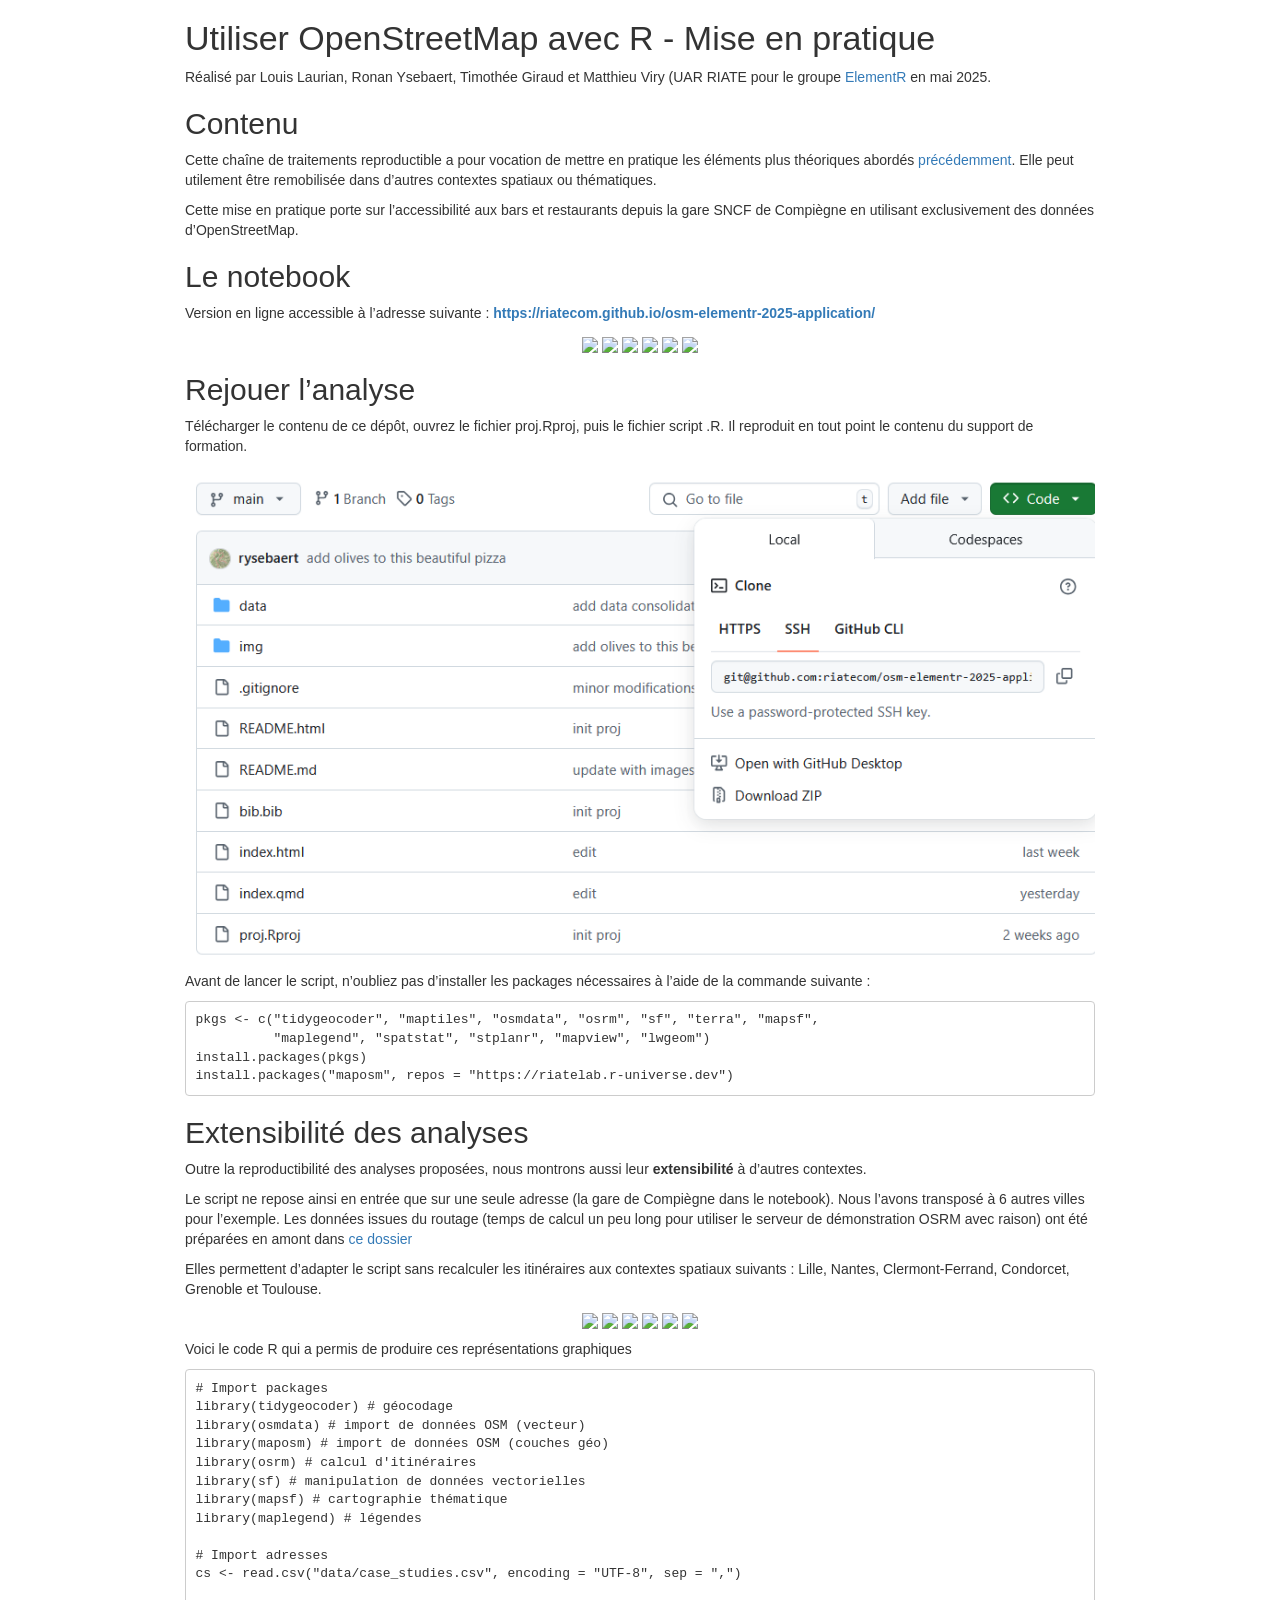
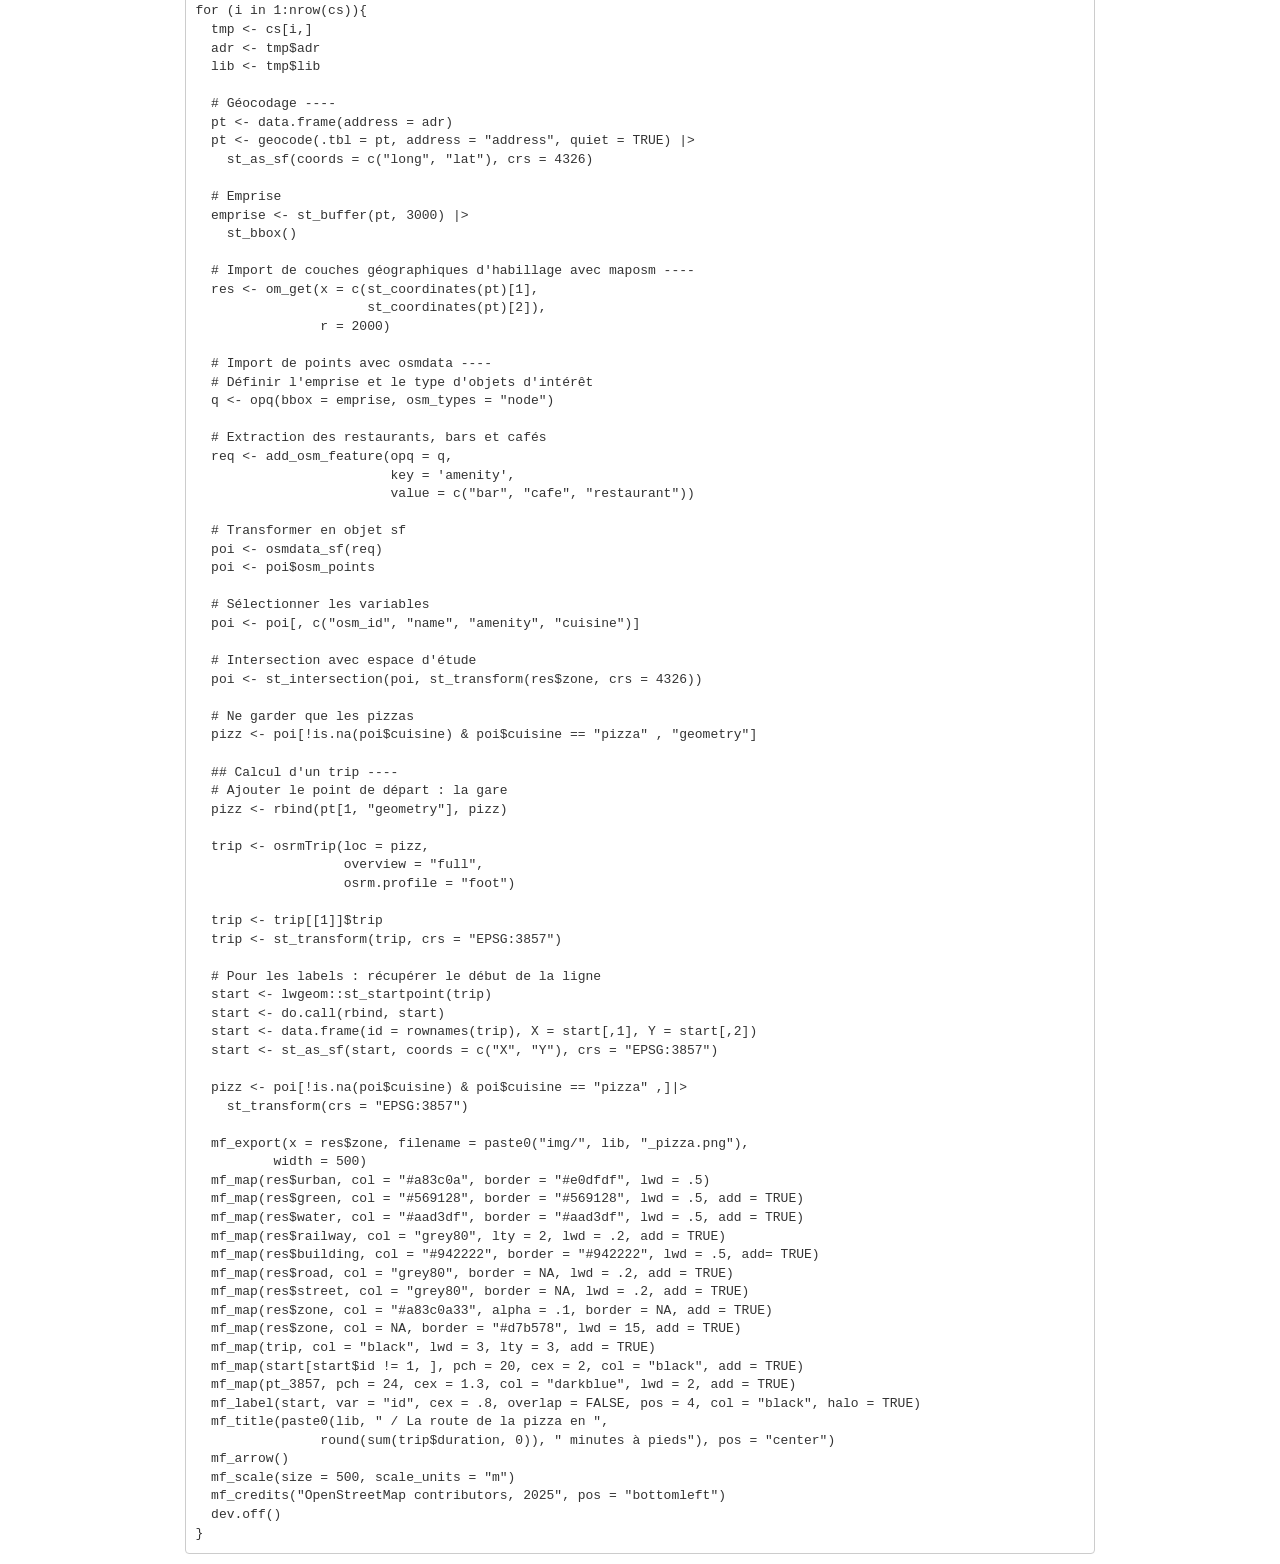
==== commit fff5f80b: "add packages download" ====
--- a/README.html
+++ b/README.html
@@ -352,9 +352,179 @@
 </div>
 
 
-<div id="support-de-la-séance-elementr-du-13-05-2025-utiliser-openstreetmap-avec-r---mise-en-pratique" class="section level1">
-<h1>Support de la séance Elementr du 13-05-2025 : Utiliser OpenStreetMap
-avec R - mise en pratique</h1>
+<div id="utiliser-openstreetmap-avec-r---mise-en-pratique" class="section level1">
+<h1>Utiliser OpenStreetMap avec R - Mise en pratique</h1>
+<p>Réalisé par Louis Laurian, Ronan Ysebaert, Timothée Giraud et
+Matthieu Viry (UAR RIATE pour le groupe <a href="https://elementr.gitpages.huma-num.fr/website/apropos.html">ElementR</a>
+en mai 2025.</p>
+<div id="contenu" class="section level2">
+<h2>Contenu</h2>
+<p>Cette chaîne de traitements reproductible a pour vocation de mettre
+en pratique les éléments plus théoriques abordés <a href="https://github.com/riatecom/osm-elementr-2025">précédemment</a>.
+Elle peut utilement être remobilisée dans d’autres contextes spatiaux ou
+thématiques.</p>
+<p>Cette mise en pratique porte sur l’accessibilité aux bars et
+restaurants depuis la gare SNCF de Compiègne en utilisant exclusivement
+des données d’OpenStreetMap.</p>
+</div>
+<div id="le-notebook" class="section level2">
+<h2>Le notebook</h2>
+<p>Version en ligne accessible à l’adresse suivante : <strong><a href="https://riatecom.github.io/osm-elementr-2025-application/">https://riatecom.github.io/osm-elementr-2025-application/</a></strong></p>
+<div align="center">
+<p><a href="Aménités gustatives à Compiègne">
+<img role="img" src="data:text/html; charset=utf-8;charset=utf-8,%0A%0A%0A%0A%0A%0A%3C%21DOCTYPE%20html%3E%0A%3Chtml%0A%20%20lang%3D%22en%22%0A%20%20%0A%20%20data%2Dcolor%2Dmode%3D%22auto%22%20data%2Dlight%2Dtheme%3D%22light%22%20data%2Ddark%2Dtheme%3D%22dark%22%0A%20%20data%2Da11y%2Danimated%2Dimages%3D%22system%22%20data%2Da11y%2Dlink%2Dunderlines%3D%22true%22%0A%20%20%0A%20%20%3E%0A%0A%0A%0A%20%20%3Chead%3E%0A%20%20%20%20%3Cmeta%20charset%3D%22utf%2D8%22%3E%0A%20%20%3Clink%20rel%3D%22dns%2Dprefetch%22%20href%3D%22https%3A%2F%2Fgithub%2Egithubassets%2Ecom%22%3E%0A%20%20%3Clink%20rel%3D%22dns%2Dprefetch%22%20href%3D%22https%3A%2F%2Favatars%2Egithubusercontent%2Ecom%22%3E%0A%20%20%3Clink%20rel%3D%22dns%2Dprefetch%22%20href%3D%22https%3A%2F%2Fgithub%2Dcloud%2Es3%2Eamazonaws%2Ecom%22%3E%0A%20%20%3Clink%20rel%3D%22dns%2Dprefetch%22%20href%3D%22https%3A%2F%2Fuser%2Dimages%2Egithubusercontent%2Ecom%2F%22%3E%0A%20%20%3Clink%20rel%3D%22preconnect%22%20href%3D%22https%3A%2F%2Fgithub%2Egithubassets%2Ecom%22%20crossorigin%3E%0A%20%20%3Clink%20rel%3D%22preconnect%22%20href%3D%22https%3A%2F%2Favatars%2Egithubusercontent%2Ecom%22%3E%0A%0A%20%20%0A%0A%0A%20%20%3Clink%20crossorigin%3D%22anonymous%22%20media%3D%22all%22%20rel%3D%22stylesheet%22%20href%3D%22https%3A%2F%2Fgithub%2Egithubassets%2Ecom%2Fassets%2Flight%2D74231a1f3bbb%2Ecss%22%20%2F%3E%3Clink%20crossorigin%3D%22anonymous%22%20media%3D%22all%22%20rel%3D%22stylesheet%22%20href%3D%22https%3A%2F%2Fgithub%2Egithubassets%2Ecom%2Fassets%2Flight%5Fhigh%5Fcontrast%2D83beb16e0ecf%2Ecss%22%20%2F%3E%3Clink%20crossorigin%3D%22anonymous%22%20media%3D%22all%22%20rel%3D%22stylesheet%22%20href%3D%22https%3A%2F%2Fgithub%2Egithubassets%2Ecom%2Fassets%2Fdark%2D8a995f0bacd4%2Ecss%22%20%2F%3E%3Clink%20crossorigin%3D%22anonymous%22%20media%3D%22all%22%20rel%3D%22stylesheet%22%20href%3D%22https%3A%2F%2Fgithub%2Egithubassets%2Ecom%2Fassets%2Fdark%5Fhigh%5Fcontrast%2D9ac301c3ebe5%2Ecss%22%20%2F%3E%3Clink%20data%2Dcolor%2Dtheme%3D%22light%22%20crossorigin%3D%22anonymous%22%20media%3D%22all%22%20rel%3D%22stylesheet%22%20data%2Dhref%3D%22https%3A%2F%2Fgithub%2Egithubassets%2Ecom%2Fassets%2Flight%2D74231a1f3bbb%2Ecss%22%20%2F%3E%3Clink%20data%2Dcolor%2Dtheme%3D%22light%5Fhigh%5Fcontrast%22%20crossorigin%3D%22anonymous%22%20media%3D%22all%22%20rel%3D%22stylesheet%22%20data%2Dhref%3D%22https%3A%2F%2Fgithub%2Egithubassets%2Ecom%2Fassets%2Flight%5Fhigh%5Fcontrast%2D83beb16e0ecf%2Ecss%22%20%2F%3E%3Clink%20data%2Dcolor%2Dtheme%3D%22light%5Fcolorblind%22%20crossorigin%3D%22anonymous%22%20media%3D%22all%22%20rel%3D%22stylesheet%22%20data%2Dhref%3D%22https%3A%2F%2Fgithub%2Egithubassets%2Ecom%2Fassets%2Flight%5Fcolorblind%2Df91b0f603451%2Ecss%22%20%2F%3E%3Clink%20data%2Dcolor%2Dtheme%3D%22light%5Fcolorblind%5Fhigh%5Fcontrast%22%20crossorigin%3D%22anonymous%22%20media%3D%22all%22%20rel%3D%22stylesheet%22%20data%2Dhref%3D%22https%3A%2F%2Fgithub%2Egithubassets%2Ecom%2Fassets%2Flight%5Fcolorblind%5Fhigh%5Fcontrast%2D5aebfa54b215%2Ecss%22%20%2F%3E%3Clink%20data%2Dcolor%2Dtheme%3D%22light%5Ftritanopia%22%20crossorigin%3D%22anonymous%22%20media%3D%22all%22%20rel%3D%22stylesheet%22%20data%2Dhref%3D%22https%3A%2F%2Fgithub%2Egithubassets%2Ecom%2Fassets%2Flight%5Ftritanopia%2D6e122dab64fc%2Ecss%22%20%2F%3E%3Clink%20data%2Dcolor%2Dtheme%3D%22light%5Ftritanopia%5Fhigh%5Fcontrast%22%20crossorigin%3D%22anonymous%22%20media%3D%22all%22%20rel%3D%22stylesheet%22%20data%2Dhref%3D%22https%3A%2F%2Fgithub%2Egithubassets%2Ecom%2Fassets%2Flight%5Ftritanopia%5Fhigh%5Fcontrast%2Db32664e28b79%2Ecss%22%20%2F%3E%3Clink%20data%2Dcolor%2Dtheme%3D%22dark%22%20crossorigin%3D%22anonymous%22%20media%3D%22all%22%20rel%3D%22stylesheet%22%20data%2Dhref%3D%22https%3A%2F%2Fgithub%2Egithubassets%2Ecom%2Fassets%2Fdark%2D8a995f0bacd4%2Ecss%22%20%2F%3E%3Clink%20data%2Dcolor%2Dtheme%3D%22dark%5Fhigh%5Fcontrast%22%20crossorigin%3D%22anonymous%22%20media%3D%22all%22%20rel%3D%22stylesheet%22%20data%2Dhref%3D%22https%3A%2F%2Fgithub%2Egithubassets%2Ecom%2Fassets%2Fdark%5Fhigh%5Fcontrast%2D9ac301c3ebe5%2Ecss%22%20%2F%3E%3Clink%20data%2Dcolor%2Dtheme%3D%22dark%5Fcolorblind%22%20crossorigin%3D%22anonymous%22%20media%3D%22all%22%20rel%3D%22stylesheet%22%20data%2Dhref%3D%22https%3A%2F%2Fgithub%2Egithubassets%2Ecom%2Fassets%2Fdark%5Fcolorblind%2Dcd826e8636dc%2Ecss%22%20%2F%3E%3Clink%20data%2Dcolor%2Dtheme%3D%22dark%5Fcolorblind%5Fhigh%5Fcontrast%22%20crossorigin%3D%22anonymous%22%20media%3D%22all%22%20rel%3D%22stylesheet%22%20data%2Dhref%3D%22https%3A%2F%2Fgithub%2Egithubassets%2Ecom%2Fassets%2Fdark%5Fcolorblind%5Fhigh%5Fcontrast%2D131d53fe187c%2Ecss%22%20%2F%3E%3Clink%20data%2Dcolor%2Dtheme%3D%22dark%5Ftritanopia%22%20crossorigin%3D%22anonymous%22%20media%3D%22all%22%20rel%3D%22stylesheet%22%20data%2Dhref%3D%22https%3A%2F%2Fgithub%2Egithubassets%2Ecom%2Fassets%2Fdark%5Ftritanopia%2D18119e682df0%2Ecss%22%20%2F%3E%3Clink%20data%2Dcolor%2Dtheme%3D%22dark%5Ftritanopia%5Fhigh%5Fcontrast%22%20crossorigin%3D%22anonymous%22%20media%3D%22all%22%20rel%3D%22stylesheet%22%20data%2Dhref%3D%22https%3A%2F%2Fgithub%2Egithubassets%2Ecom%2Fassets%2Fdark%5Ftritanopia%5Fhigh%5Fcontrast%2D63c0358957ba%2Ecss%22%20%2F%3E%3Clink%20data%2Dcolor%2Dtheme%3D%22dark%5Fdimmed%22%20crossorigin%3D%22anonymous%22%20media%3D%22all%22%20rel%3D%22stylesheet%22%20data%2Dhref%3D%22https%3A%2F%2Fgithub%2Egithubassets%2Ecom%2Fassets%2Fdark%5Fdimmed%2Df37fb7684b1f%2Ecss%22%20%2F%3E%3Clink%20data%2Dcolor%2Dtheme%3D%22dark%5Fdimmed%5Fhigh%5Fcontrast%22%20crossorigin%3D%22anonymous%22%20media%3D%22all%22%20rel%3D%22stylesheet%22%20data%2Dhref%3D%22https%3A%2F%2Fgithub%2Egithubassets%2Ecom%2Fassets%2Fdark%5Fdimmed%5Fhigh%5Fcontrast%2D8f371c75debd%2Ecss%22%20%2F%3E%0A%0A%20%20%20%20%3Clink%20crossorigin%3D%22anonymous%22%20media%3D%22all%22%20rel%3D%22stylesheet%22%20href%3D%22https%3A%2F%2Fgithub%2Egithubassets%2Ecom%2Fassets%2Fprimer%2Dprimitives%2D225433424a87%2Ecss%22%20%2F%3E%0A%20%20%20%20%3Clink%20crossorigin%3D%22anonymous%22%20media%3D%22all%22%20rel%3D%22stylesheet%22%20href%3D%22https%3A%2F%2Fgithub%2Egithubassets%2Ecom%2Fassets%2Fprimer%2Dcba26849680f%2Ecss%22%20%2F%3E%0A%20%20%20%20%3Clink%20crossorigin%3D%22anonymous%22%20media%3D%22all%22%20rel%3D%22stylesheet%22%20href%3D%22https%3A%2F%2Fgithub%2Egithubassets%2Ecom%2Fassets%2Fglobal%2Dd579beef0491%2Ecss%22%20%2F%3E%0A%20%20%20%20%3Clink%20crossorigin%3D%22anonymous%22%20media%3D%22all%22%20rel%3D%22stylesheet%22%20href%3D%22https%3A%2F%2Fgithub%2Egithubassets%2Ecom%2Fassets%2Fgithub%2D86c50480e726%2Ecss%22%20%2F%3E%0A%20%20%3Clink%20crossorigin%3D%22anonymous%22%20media%3D%22all%22%20rel%3D%22stylesheet%22%20href%3D%22https%3A%2F%2Fgithub%2Egithubassets%2Ecom%2Fassets%2Frepository%2D4fce88777fa8%2Ecss%22%20%2F%3E%0A%3Clink%20crossorigin%3D%22anonymous%22%20media%3D%22all%22%20rel%3D%22stylesheet%22%20href%3D%22https%3A%2F%2Fgithub%2Egithubassets%2Ecom%2Fassets%2Fcode%2D177d21388df8%2Ecss%22%20%2F%3E%0A%0A%20%20%0A%0A%0A%20%20%3Cscript%20type%3D%22application%2Fjson%22%20id%3D%22client%2Denv%22%3E%7B%22locale%22%3A%22en%22%2C%22featureFlags%22%3A%5B%22alternate%5Fuser%5Fconfig%5Frepo%22%2C%22api%5Finsights%5Fshow%5Fmissing%5Fdata%5Fbanner%22%2C%22codespaces%5Fprebuild%5Fregion%5Ftarget%5Fupdate%22%2C%22contentful%5Flp%5Fflex%5Ffeatures%5Factions%22%2C%22contentful%5Flp%5Fflex%5Ffeatures%5Fcode%5Freview%22%2C%22contentful%5Flp%5Fflex%5Ffeatures%5Fcode%5Fsearch%22%2C%22contentful%5Flp%5Fflex%5Ffeatures%5Fcodespaces%22%2C%22contentful%5Flp%5Fflex%5Ffeatures%5Fdiscussions%22%2C%22contentful%5Flp%5Fflex%5Ffeatures%5Fissues%22%2C%22contentful%5Flp%5Ffootnotes%22%2C%22copilot%5Fchat%5Fcustom%5Finstructions%22%2C%22copilot%5Fchat%5Frepo%5Fcustom%5Finstructions%5Fpreview%22%2C%22copilot%5Fchat%5Fvision%5Fin%5Fclaude%22%2C%22copilot%5Fduplicate%5Fthread%22%2C%22copilot%5Ffree%5Fto%5Fpaid%5Ftelem%22%2C%22copilot%5Fimmersive%5Fissue%5Fpreview%22%2C%22copilot%5Fnew%5Fimmersive%5Freferences%5Fui%22%2C%22copilot%5Fno%5Ffloating%5Fbutton%22%2C%22copilot%5Fread%5Fshared%5Fconversation%22%2C%22copilot%5Ftask%5Foriented%5Fassistive%5Fprompts%22%2C%22copilot%5Ftopics%5Fas%5Freferences%22%2C%22copilot%5Fui%5Frefs%22%2C%22direct%5Fto%5Fsalesforce%22%2C%22dotcom%5Fchat%5Fclient%5Fside%5Fskills%22%2C%22ghost%5Fpilot%5Fconfidence%5Ftruncation%5F25%22%2C%22ghost%5Fpilot%5Fconfidence%5Ftruncation%5F40%22%2C%22github%5Fmodels%5Fo3%5Fmini%5Fstreaming%22%2C%22insert%5Fbefore%5Fpatch%22%2C%22issues%5Fdashboard%5Fno%5Fredirects%22%2C%22issues%5Freact%5Fblur%5Fitem%5Fpicker%5Fon%5Fclose%22%2C%22issues%5Freact%5Fcreate%5Fmilestone%22%2C%22issues%5Freact%5Fdashboard%5Fsave%5Fquery%5Frefresh%22%2C%22issues%5Freact%5Fprohibit%5Ftitle%5Ffallback%22%2C%22issues%5Freact%5Fremove%5Fplaceholders%22%2C%22lifecycle%5Flabel%5Fname%5Fupdates%22%2C%22link%5Fcontact%5Fsales%5Fswp%5Fmarketo%22%2C%22marketing%5Fpages%5Fsearch%5Fexplore%5Fprovider%22%2C%22memex%5Fmwl%5Ffilter%5Ffield%5Fdelimiter%22%2C%22nonreporting%5Frelay%5Fgraphql%5Fstatus%5Fcodes%22%2C%22primer%5Freact%5Fcss%5Fmodules%5Fga%22%2C%22primer%5Freact%5Fselect%5Fpanel%5Fwith%5Fmodern%5Faction%5Flist%22%2C%22remove%5Fchild%5Fpatch%22%2C%22sample%5Fnetwork%5Fconn%5Ftype%22%2C%22site%5Fproxima%5Faustralia%5Fupdate%22%2C%22swp%5Fenterprise%5Fcontact%5Fform%22%2C%22use%5Fpaginated%5Frepo%5Fpicker%5Fcost%5Fcenter%5Fform%22%2C%22viewscreen%5Fsandbox%22%5D%7D%3C%2Fscript%3E%0A%3Cscript%20crossorigin%3D%22anonymous%22%20defer%3D%22defer%22%20type%3D%22application%2Fjavascript%22%20src%3D%22https%3A%2F%2Fgithub%2Egithubassets%2Ecom%2Fassets%2Fwp%2Druntime%2Da67c8b8e7d45%2Ejs%22%3E%3C%2Fscript%3E%0A%3Cscript%20crossorigin%3D%22anonymous%22%20defer%3D%22defer%22%20type%3D%22application%2Fjavascript%22%20src%3D%22https%3A%2F%2Fgithub%2Egithubassets%2Ecom%2Fassets%2Fvendors%2Dnode%5Fmodules%5Foddbird%5Fpopover%2Dpolyfill%5Fdist%5Fpopover%2Dfn%5Fjs%2D81211bd82278%2Ejs%22%3E%3C%2Fscript%3E%0A%3Cscript%20crossorigin%3D%22anonymous%22%20defer%3D%22defer%22%20type%3D%22application%2Fjavascript%22%20src%3D%22https%3A%2F%2Fgithub%2Egithubassets%2Ecom%2Fassets%2Fvendors%2Dnode%5Fmodules%5Fgithub%5Fmini%2Dthrottle%5Fdist%5Findex%5Fjs%2Dnode%5Fmodules%5Fstacktrace%2Dparser%5Fdist%5Fs%2D1d3d52%2D4be8ffe9a34a%2Ejs%22%3E%3C%2Fscript%3E%0A%3Cscript%20crossorigin%3D%22anonymous%22%20defer%3D%22defer%22%20type%3D%22application%2Fjavascript%22%20src%3D%22https%3A%2F%2Fgithub%2Egithubassets%2Ecom%2Fassets%2Fui%5Fpackages%5Ffailbot%5Ffailbot%5Fts%2Df0df83c858f4%2Ejs%22%3E%3C%2Fscript%3E%0A%3Cscript%20crossorigin%3D%22anonymous%22%20defer%3D%22defer%22%20type%3D%22application%2Fjavascript%22%20src%3D%22https%3A%2F%2Fgithub%2Egithubassets%2Ecom%2Fassets%2Fenvironment%2D52b28983c9e4%2Ejs%22%3E%3C%2Fscript%3E%0A%3Cscript%20crossorigin%3D%22anonymous%22%20defer%3D%22defer%22%20type%3D%22application%2Fjavascript%22%20src%3D%22https%3A%2F%2Fgithub%2Egithubassets%2Ecom%2Fassets%2Fvendors%2Dnode%5Fmodules%5Fprimer%5Fbehaviors%5Fdist%5Fesm%5Findex%5Fmjs%2D0dbb79f97f8f%2Ejs%22%3E%3C%2Fscript%3E%0A%3Cscript%20crossorigin%3D%22anonymous%22%20defer%3D%22defer%22%20type%3D%22application%2Fjavascript%22%20src%3D%22https%3A%2F%2Fgithub%2Egithubassets%2Ecom%2Fassets%2Fvendors%2Dnode%5Fmodules%5Fgithub%5Fselector%2Dobserver%5Fdist%5Findex%5Fesm%5Fjs%2Df690fd9ae3d5%2Ejs%22%3E%3C%2Fscript%3E%0A%3Cscript%20crossorigin%3D%22anonymous%22%20defer%3D%22defer%22%20type%3D%22application%2Fjavascript%22%20src%3D%22https%3A%2F%2Fgithub%2Egithubassets%2Ecom%2Fassets%2Fvendors%2Dnode%5Fmodules%5Fgithub%5Frelative%2Dtime%2Delement%5Fdist%5Findex%5Fjs%2Dfd884d19bf73%2Ejs%22%3E%3C%2Fscript%3E%0A%3Cscript%20crossorigin%3D%22anonymous%22%20defer%3D%22defer%22%20type%3D%22application%2Fjavascript%22%20src%3D%22https%3A%2F%2Fgithub%2Egithubassets%2Ecom%2Fassets%2Fvendors%2Dnode%5Fmodules%5Fgithub%5Fauto%2Dcomplete%2Delement%5Fdist%5Findex%5Fjs%2Dnode%5Fmodules%5Fgithub%5Fcatalyst%5F%2D8e9f78%2Da90ac05d2469%2Ejs%22%3E%3C%2Fscript%3E%0A%3Cscript%20crossorigin%3D%22anonymous%22%20defer%3D%22defer%22%20type%3D%22application%2Fjavascript%22%20src%3D%22https%3A%2F%2Fgithub%2Egithubassets%2Ecom%2Fassets%2Fvendors%2Dnode%5Fmodules%5Fgithub%5Ftext%2Dexpander%2Delement%5Fdist%5Findex%5Fjs%2D78748950cb0c%2Ejs%22%3E%3C%2Fscript%3E%0A%3Cscript%20crossorigin%3D%22anonymous%22%20defer%3D%22defer%22%20type%3D%22application%2Fjavascript%22%20src%3D%22https%3A%2F%2Fgithub%2Egithubassets%2Ecom%2Fassets%2Fvendors%2Dnode%5Fmodules%5Fgithub%5Ffilter%2Dinput%2Delement%5Fdist%5Findex%5Fjs%2Dnode%5Fmodules%5Fgithub%5Fremote%2Dinp%2Dd8c643%2Df5192902810f%2Ejs%22%3E%3C%2Fscript%3E%0A%3Cscript%20crossorigin%3D%22anonymous%22%20defer%3D%22defer%22%20type%3D%22application%2Fjavascript%22%20src%3D%22https%3A%2F%2Fgithub%2Egithubassets%2Ecom%2Fassets%2Fvendors%2Dnode%5Fmodules%5Fgithub%5Fmarkdown%2Dtoolbar%2Delement%5Fdist%5Findex%5Fjs%2Dceef33f593fa%2Ejs%22%3E%3C%2Fscript%3E%0A%3Cscript%20crossorigin%3D%22anonymous%22%20defer%3D%22defer%22%20type%3D%22application%2Fjavascript%22%20src%3D%22https%3A%2F%2Fgithub%2Egithubassets%2Ecom%2Fassets%2Fvendors%2Dnode%5Fmodules%5Fgithub%5Fmini%2Dthrottle%5Fdist%5Findex%5Fjs%2Dnode%5Fmodules%5Fgithub%5Fcombobox%2Dnav%5Fdist%2D97536f%2D0a0158d4c78e%2Ejs%22%3E%3C%2Fscript%3E%0A%3Cscript%20crossorigin%3D%22anonymous%22%20defer%3D%22defer%22%20type%3D%22application%2Fjavascript%22%20src%3D%22https%3A%2F%2Fgithub%2Egithubassets%2Ecom%2Fassets%2Fvendors%2Dnode%5Fmodules%5Fgithub%5Ffile%2Dattachment%2Delement%5Fdist%5Findex%5Fjs%2Dnode%5Fmodules%5Fprimer%5Fview%2Dco%2D63644b%2D651d754865e9%2Ejs%22%3E%3C%2Fscript%3E%0A%3Cscript%20crossorigin%3D%22anonymous%22%20defer%3D%22defer%22%20type%3D%22application%2Fjavascript%22%20src%3D%22https%3A%2F%2Fgithub%2Egithubassets%2Ecom%2Fassets%2Fgithub%2Delements%2Dd1df178186fc%2Ejs%22%3E%3C%2Fscript%3E%0A%3Cscript%20crossorigin%3D%22anonymous%22%20defer%3D%22defer%22%20type%3D%22application%2Fjavascript%22%20src%3D%22https%3A%2F%2Fgithub%2Egithubassets%2Ecom%2Fassets%2Felement%2Dregistry%2D356cb01b6c31%2Ejs%22%3E%3C%2Fscript%3E%0A%3Cscript%20crossorigin%3D%22anonymous%22%20defer%3D%22defer%22%20type%3D%22application%2Fjavascript%22%20src%3D%22https%3A%2F%2Fgithub%2Egithubassets%2Ecom%2Fassets%2Fvendors%2Dnode%5Fmodules%5Fbraintree%5Fbrowser%2Ddetection%5Fdist%5Fbrowser%2Ddetection%5Fjs%2Dnode%5Fmodules%5Fgithu%2Dbb80ec%2D72267f4e3ff9%2Ejs%22%3E%3C%2Fscript%3E%0A%3Cscript%20crossorigin%3D%22anonymous%22%20defer%3D%22defer%22%20type%3D%22application%2Fjavascript%22%20src%3D%22https%3A%2F%2Fgithub%2Egithubassets%2Ecom%2Fassets%2Fvendors%2Dnode%5Fmodules%5Flit%2Dhtml%5Flit%2Dhtml%5Fjs%2Dbe8cb88f481b%2Ejs%22%3E%3C%2Fscript%3E%0A%3Cscript%20crossorigin%3D%22anonymous%22%20defer%3D%22defer%22%20type%3D%22application%2Fjavascript%22%20src%3D%22https%3A%2F%2Fgithub%2Egithubassets%2Ecom%2Fassets%2Fvendors%2Dnode%5Fmodules%5Fmorphdom%5Fdist%5Fmorphdom%2Desm%5Fjs%2D0c08218c7d5f%2Ejs%22%3E%3C%2Fscript%3E%0A%3Cscript%20crossorigin%3D%22anonymous%22%20defer%3D%22defer%22%20type%3D%22application%2Fjavascript%22%20src%3D%22https%3A%2F%2Fgithub%2Egithubassets%2Ecom%2Fassets%2Fvendors%2Dnode%5Fmodules%5Ffzy%5Fjs%5Findex%5Fjs%2Dnode%5Fmodules%5Fgithub%5Fpaste%2Dmarkdown%5Fdist%5Findex%5Fjs%2D6c00013a3dc4%2Ejs%22%3E%3C%2Fscript%3E%0A%3Cscript%20crossorigin%3D%22anonymous%22%20defer%3D%22defer%22%20type%3D%22application%2Fjavascript%22%20src%3D%22https%3A%2F%2Fgithub%2Egithubassets%2Ecom%2Fassets%2Fvendors%2Dnode%5Fmodules%5Fgithub%5Fturbo%5Fdist%5Fturbo%5Fes2017%2Desm%5Fjs%2Da03ee12d659a%2Ejs%22%3E%3C%2Fscript%3E%0A%3Cscript%20crossorigin%3D%22anonymous%22%20defer%3D%22defer%22%20type%3D%22application%2Fjavascript%22%20src%3D%22https%3A%2F%2Fgithub%2Egithubassets%2Ecom%2Fassets%2Fvendors%2Dnode%5Fmodules%5Fgithub%5Fremote%2Dform%5Fdist%5Findex%5Fjs%2Dnode%5Fmodules%5Fdelegated%2Devents%5Fdist%5Finde%2D893f9f%2Db6294cf703b7%2Ejs%22%3E%3C%2Fscript%3E%0A%3Cscript%20crossorigin%3D%22anonymous%22%20defer%3D%22defer%22%20type%3D%22application%2Fjavascript%22%20src%3D%22https%3A%2F%2Fgithub%2Egithubassets%2Ecom%2Fassets%2Fvendors%2Dnode%5Fmodules%5Fcolor%2Dconvert%5Findex%5Fjs%2De3180fe3bcb3%2Ejs%22%3E%3C%2Fscript%3E%0A%3Cscript%20crossorigin%3D%22anonymous%22%20defer%3D%22defer%22%20type%3D%22application%2Fjavascript%22%20src%3D%22https%3A%2F%2Fgithub%2Egithubassets%2Ecom%2Fassets%2Fvendors%2Dnode%5Fmodules%5Fgithub%5Fquote%2Dselection%5Fdist%5Findex%5Fjs%2Dnode%5Fmodules%5Fgithub%5Fsession%2Dresume%5F%2Dc1aa61%2D97c8ff49bc41%2Ejs%22%3E%3C%2Fscript%3E%0A%3Cscript%20crossorigin%3D%22anonymous%22%20defer%3D%22defer%22%20type%3D%22application%2Fjavascript%22%20src%3D%22https%3A%2F%2Fgithub%2Egithubassets%2Ecom%2Fassets%2Fui%5Fpackages%5Fupdatable%2Dcontent%5Fupdatable%2Dcontent%5Fts%2D7efd581e59ae%2Ejs%22%3E%3C%2Fscript%3E%0A%3Cscript%20crossorigin%3D%22anonymous%22%20defer%3D%22defer%22%20type%3D%22application%2Fjavascript%22%20src%3D%22https%3A%2F%2Fgithub%2Egithubassets%2Ecom%2Fassets%2Fapp%5Fassets%5Fmodules%5Fgithub%5Fbehaviors%5Ftask%2Dlist%5Fts%2Dapp%5Fassets%5Fmodules%5Fgithub%5Fsso%5Fts%2Dui%5Fpackages%2D900dde%2Dff000d819b6e%2Ejs%22%3E%3C%2Fscript%3E%0A%3Cscript%20crossorigin%3D%22anonymous%22%20defer%3D%22defer%22%20type%3D%22application%2Fjavascript%22%20src%3D%22https%3A%2F%2Fgithub%2Egithubassets%2Ecom%2Fassets%2Fapp%5Fassets%5Fmodules%5Fgithub%5Fsticky%2Dscroll%2Dinto%2Dview%5Fts%2D3e000c5d31a9%2Ejs%22%3E%3C%2Fscript%3E%0A%3Cscript%20crossorigin%3D%22anonymous%22%20defer%3D%22defer%22%20type%3D%22application%2Fjavascript%22%20src%3D%22https%3A%2F%2Fgithub%2Egithubassets%2Ecom%2Fassets%2Fapp%5Fassets%5Fmodules%5Fgithub%5Fbehaviors%5Fajax%2Derror%5Fts%2Dapp%5Fassets%5Fmodules%5Fgithub%5Fbehaviors%5Finclude%2Dd0d0a6%2D7cc66dc86dd7%2Ejs%22%3E%3C%2Fscript%3E%0A%3Cscript%20crossorigin%3D%22anonymous%22%20defer%3D%22defer%22%20type%3D%22application%2Fjavascript%22%20src%3D%22https%3A%2F%2Fgithub%2Egithubassets%2Ecom%2Fassets%2Fapp%5Fassets%5Fmodules%5Fgithub%5Fbehaviors%5Fcommenting%5Fedit%5Fts%2Dapp%5Fassets%5Fmodules%5Fgithub%5Fbehaviors%5Fht%2D83c235%2D4bcbbbfbe1d4%2Ejs%22%3E%3C%2Fscript%3E%0A%3Cscript%20crossorigin%3D%22anonymous%22%20defer%3D%22defer%22%20type%3D%22application%2Fjavascript%22%20src%3D%22https%3A%2F%2Fgithub%2Egithubassets%2Ecom%2Fassets%2Fbehaviors%2D3dd337adb154%2Ejs%22%3E%3C%2Fscript%3E%0A%3Cscript%20crossorigin%3D%22anonymous%22%20defer%3D%22defer%22%20type%3D%22application%2Fjavascript%22%20src%3D%22https%3A%2F%2Fgithub%2Egithubassets%2Ecom%2Fassets%2Fvendors%2Dnode%5Fmodules%5Fdelegated%2Devents%5Fdist%5Findex%5Fjs%2Dnode%5Fmodules%5Fgithub%5Fcatalyst%5Flib%5Findex%5Fjs%2Dea8eaa%2Dae0dbe787ad8%2Ejs%22%3E%3C%2Fscript%3E%0A%3Cscript%20crossorigin%3D%22anonymous%22%20defer%3D%22defer%22%20type%3D%22application%2Fjavascript%22%20src%3D%22https%3A%2F%2Fgithub%2Egithubassets%2Ecom%2Fassets%2Fnotifications%2Dglobal%2Dc7f070909f43%2Ejs%22%3E%3C%2Fscript%3E%0A%3Cscript%20crossorigin%3D%22anonymous%22%20defer%3D%22defer%22%20type%3D%22application%2Fjavascript%22%20src%3D%22https%3A%2F%2Fgithub%2Egithubassets%2Ecom%2Fassets%2Fvendors%2Dnode%5Fmodules%5Fgithub%5Fmini%2Dthrottle%5Fdist%5Findex%5Fjs%2Dnode%5Fmodules%5Fgithub%5Fcatalyst%5Flib%5Finde%2Ddbbea9%2D4adcaf6c1c40%2Ejs%22%3E%3C%2Fscript%3E%0A%3Cscript%20crossorigin%3D%22anonymous%22%20defer%3D%22defer%22%20type%3D%22application%2Fjavascript%22%20src%3D%22https%3A%2F%2Fgithub%2Egithubassets%2Ecom%2Fassets%2Fcode%2Dmenu%2D906f56af9b01%2Ejs%22%3E%3C%2Fscript%3E%0A%20%20%0A%20%20%3Cscript%20crossorigin%3D%22anonymous%22%20defer%3D%22defer%22%20type%3D%22application%2Fjavascript%22%20src%3D%22https%3A%2F%2Fgithub%2Egithubassets%2Ecom%2Fassets%2Fprimer%2Dreact%2D524df54ac6a7%2Ejs%22%3E%3C%2Fscript%3E%0A%3Cscript%20crossorigin%3D%22anonymous%22%20defer%3D%22defer%22%20type%3D%22application%2Fjavascript%22%20src%3D%22https%3A%2F%2Fgithub%2Egithubassets%2Ecom%2Fassets%2Freact%2Dcore%2De3e87865215e%2Ejs%22%3E%3C%2Fscript%3E%0A%3Cscript%20crossorigin%3D%22anonymous%22%20defer%3D%22defer%22%20type%3D%22application%2Fjavascript%22%20src%3D%22https%3A%2F%2Fgithub%2Egithubassets%2Ecom%2Fassets%2Freact%2Dlib%2D80430c87778a%2Ejs%22%3E%3C%2Fscript%3E%0A%3Cscript%20crossorigin%3D%22anonymous%22%20defer%3D%22defer%22%20type%3D%22application%2Fjavascript%22%20src%3D%22https%3A%2F%2Fgithub%2Egithubassets%2Ecom%2Fassets%2Focticons%2Dreact%2Dcf2f2ab8dab4%2Ejs%22%3E%3C%2Fscript%3E%0A%3Cscript%20crossorigin%3D%22anonymous%22%20defer%3D%22defer%22%20type%3D%22application%2Fjavascript%22%20src%3D%22https%3A%2F%2Fgithub%2Egithubassets%2Ecom%2Fassets%2Fvendors%2Dnode%5Fmodules%5Femotion%5Fis%2Dprop%2Dvalid%5Fdist%5Femotion%2Dis%2Dprop%2Dvalid%5Fesm%5Fjs%2Dnode%5Fmodules%5Femo%2Db1c483%2Dfc8b0fafeadf%2Ejs%22%3E%3C%2Fscript%3E%0A%3Cscript%20crossorigin%3D%22anonymous%22%20defer%3D%22defer%22%20type%3D%22application%2Fjavascript%22%20src%3D%22https%3A%2F%2Fgithub%2Egithubassets%2Ecom%2Fassets%2Fvendors%2Dnode%5Fmodules%5Fgithub%5Fcatalyst%5Flib%5Findex%5Fjs%2Dnode%5Fmodules%5Fprimer%5Flive%2Dregion%2Delement%5Fdis%2Db2aea6%2D22827f205bdc%2Ejs%22%3E%3C%2Fscript%3E%0A%3Cscript%20crossorigin%3D%22anonymous%22%20defer%3D%22defer%22%20type%3D%22application%2Fjavascript%22%20src%3D%22https%3A%2F%2Fgithub%2Egithubassets%2Ecom%2Fassets%2Fvendors%2Dnode%5Fmodules%5Fdompurify%5Fdist%5Fpurify%5Fes%5Fmjs%2Ddd1d3ea6a436%2Ejs%22%3E%3C%2Fscript%3E%0A%3Cscript%20crossorigin%3D%22anonymous%22%20defer%3D%22defer%22%20type%3D%22application%2Fjavascript%22%20src%3D%22https%3A%2F%2Fgithub%2Egithubassets%2Ecom%2Fassets%2Fvendors%2Dnode%5Fmodules%5Flodash%2Des%5F%5FStack%5Fjs%2Dnode%5Fmodules%5Flodash%2Des%5F%5FUint8Array%5Fjs%2Dnode%5Fmodules%5Fl%2D4faaa6%2D4a736fde5c2f%2Ejs%22%3E%3C%2Fscript%3E%0A%3Cscript%20crossorigin%3D%22anonymous%22%20defer%3D%22defer%22%20type%3D%22application%2Fjavascript%22%20src%3D%22https%3A%2F%2Fgithub%2Egithubassets%2Ecom%2Fassets%2Fvendors%2Dnode%5Fmodules%5Flodash%2Des%5FisEqual%5Fjs%2D92a85ab8c568%2Ejs%22%3E%3C%2Fscript%3E%0A%3Cscript%20crossorigin%3D%22anonymous%22%20defer%3D%22defer%22%20type%3D%22application%2Fjavascript%22%20src%3D%22https%3A%2F%2Fgithub%2Egithubassets%2Ecom%2Fassets%2Fvendors%2Dnode%5Fmodules%5Ftanstack%5Freact%2Dquery%5Fbuild%5Fmodern%5FqueryOptions%5Fjs%2Dnode%5Fmodules%5Freact%2Dint%2D52413b%2D80f4519d2f5a%2Ejs%22%3E%3C%2Fscript%3E%0A%3Cscript%20crossorigin%3D%22anonymous%22%20defer%3D%22defer%22%20type%3D%22application%2Fjavascript%22%20src%3D%22https%3A%2F%2Fgithub%2Egithubassets%2Ecom%2Fassets%2Fvendors%2Dnode%5Fmodules%5Ffocus%2Dvisible%5Fdist%5Ffocus%2Dvisible%5Fjs%2Dnode%5Fmodules%5Fgithub%5Fhydro%2Danalytics%2D%2De21ffd%2D3c9d2ac3e1ad%2Ejs%22%3E%3C%2Fscript%3E%0A%3Cscript%20crossorigin%3D%22anonymous%22%20defer%3D%22defer%22%20type%3D%22application%2Fjavascript%22%20src%3D%22https%3A%2F%2Fgithub%2Egithubassets%2Ecom%2Fassets%2Fui%5Fpackages%5Fdocument%2Dmetadata%5Fdocument%2Dmetadata%5Fts%2Dui%5Fpackages%5Fhistory%5Fhistory%5Fts%2Dui%5Fpackages%2D417c81%2D50b9bb07478c%2Ejs%22%3E%3C%2Fscript%3E%0A%3Cscript%20crossorigin%3D%22anonymous%22%20defer%3D%22defer%22%20type%3D%22application%2Fjavascript%22%20src%3D%22https%3A%2F%2Fgithub%2Egithubassets%2Ecom%2Fassets%2Fui%5Fpackages%5Fpaths%5Findex%5Fts%2Deb7c6f6e4f1e%2Ejs%22%3E%3C%2Fscript%3E%0A%3Cscript%20crossorigin%3D%22anonymous%22%20defer%3D%22defer%22%20type%3D%22application%2Fjavascript%22%20src%3D%22https%3A%2F%2Fgithub%2Egithubassets%2Ecom%2Fassets%2Fui%5Fpackages%5Fref%2Dselector%5FRefSelector%5Ftsx%2D1e80bf48ee34%2Ejs%22%3E%3C%2Fscript%3E%0A%3Cscript%20crossorigin%3D%22anonymous%22%20defer%3D%22defer%22%20type%3D%22application%2Fjavascript%22%20src%3D%22https%3A%2F%2Fgithub%2Egithubassets%2Ecom%2Fassets%2Fui%5Fpackages%5Fcommit%2Dattribution%5Findex%5Fts%2Dui%5Fpackages%5Fcommit%2Dchecks%2Dstatus%5Findex%5Fts%2Dui%5Fpackages%2D762eaa%2D9197e3677038%2Ejs%22%3E%3C%2Fscript%3E%0A%3Cscript%20crossorigin%3D%22anonymous%22%20defer%3D%22defer%22%20type%3D%22application%2Fjavascript%22%20src%3D%22https%3A%2F%2Fgithub%2Egithubassets%2Ecom%2Fassets%2Fui%5Fpackages%5Fdiffs%5Fdiff%2Dparts%5Fts%2D247e577e82a9%2Ejs%22%3E%3C%2Fscript%3E%0A%3Cscript%20crossorigin%3D%22anonymous%22%20defer%3D%22defer%22%20type%3D%22application%2Fjavascript%22%20src%3D%22https%3A%2F%2Fgithub%2Egithubassets%2Ecom%2Fassets%2Fui%5Fpackages%5Fapp%2Duuid%5Fapp%2Duuid%5Fts%2Dui%5Fpackages%5Frepos%2Dfile%2Dtree%2Dview%5Frepos%2Dfile%2Dtree%2Dview%5Fts%2Df5324d51924e%2Ejs%22%3E%3C%2Fscript%3E%0A%3Cscript%20crossorigin%3D%22anonymous%22%20defer%3D%22defer%22%20type%3D%22application%2Fjavascript%22%20src%3D%22https%3A%2F%2Fgithub%2Egithubassets%2Ecom%2Fassets%2Fui%5Fpackages%5Fcode%2Dview%2Dshared%5Fhooks%5Fuse%2Dcanonical%2Dobject%5Fts%2Dui%5Fpackages%5Fcode%2Dview%2Dshared%5Fhooks%2Dcd3541%2Dc2dbb2bef00d%2Ejs%22%3E%3C%2Fscript%3E%0A%3Cscript%20crossorigin%3D%22anonymous%22%20defer%3D%22defer%22%20type%3D%22application%2Fjavascript%22%20src%3D%22https%3A%2F%2Fgithub%2Egithubassets%2Ecom%2Fassets%2Fapp%5Fassets%5Fmodules%5Fgithub%5Fblob%2Danchor%5Fts%2Dui%5Fpackages%5Fcode%2Dnav%5Fcode%2Dnav%5Fts%2Dui%5Fpackages%5Ffilter%2D%2D8253c1%2D91468a3354f9%2Ejs%22%3E%3C%2Fscript%3E%0A%3Cscript%20crossorigin%3D%22anonymous%22%20defer%3D%22defer%22%20type%3D%22application%2Fjavascript%22%20src%3D%22https%3A%2F%2Fgithub%2Egithubassets%2Ecom%2Fassets%2Freact%2Dcode%2Dview%2Dca405d9b9881%2Ejs%22%3E%3C%2Fscript%3E%0A%3Clink%20crossorigin%3D%22anonymous%22%20media%3D%22all%22%20rel%3D%22stylesheet%22%20href%3D%22https%3A%2F%2Fgithub%2Egithubassets%2Ecom%2Fassets%2Fprimer%2Dreact%2E2f9d3a47a9867e947be7%2Emodule%2Ecss%22%20%2F%3E%0A%3Clink%20crossorigin%3D%22anonymous%22%20media%3D%22all%22%20rel%3D%22stylesheet%22%20href%3D%22https%3A%2F%2Fgithub%2Egithubassets%2Ecom%2Fassets%2Freact%2Dcode%2Dview%2Efa5be0397505b86dfa5f%2Emodule%2Ecss%22%20%2F%3E%0A%0A%20%20%3Cscript%20crossorigin%3D%22anonymous%22%20defer%3D%22defer%22%20type%3D%22application%2Fjavascript%22%20src%3D%22https%3A%2F%2Fgithub%2Egithubassets%2Ecom%2Fassets%2Fnotifications%2Dsubscriptions%2Dmenu%2D52d408356101%2Ejs%22%3E%3C%2Fscript%3E%0A%3Clink%20crossorigin%3D%22anonymous%22%20media%3D%22all%22%20rel%3D%22stylesheet%22%20href%3D%22https%3A%2F%2Fgithub%2Egithubassets%2Ecom%2Fassets%2Fprimer%2Dreact%2E2f9d3a47a9867e947be7%2Emodule%2Ecss%22%20%2F%3E%0A%3Clink%20crossorigin%3D%22anonymous%22%20media%3D%22all%22%20rel%3D%22stylesheet%22%20href%3D%22https%3A%2F%2Fgithub%2Egithubassets%2Ecom%2Fassets%2Fnotifications%2Dsubscriptions%2Dmenu%2Ee5e6e593370c808590a5%2Emodule%2Ecss%22%20%2F%3E%0A%0A%0A%20%20%3Ctitle%3Eosm%2Delementr%2D2025%2Dapplication%2Fimg%2FCompiegne%5F01%5Fcarr%2Epng%20at%20main%20%C2%B7%20riatecom%2Fosm%2Delementr%2D2025%2Dapplication%20%C2%B7%20GitHub%3C%2Ftitle%3E%0A%0A%0A%0A%20%20%3Cmeta%20name%3D%22route%2Dpattern%22%20content%3D%22%2F%3Auser%5Fid%2F%3Arepository%2Fblob%2F%2Aname%28%2F%2Apath%29%22%20data%2Dturbo%2Dtransient%3E%0A%20%20%3Cmeta%20name%3D%22route%2Dcontroller%22%20content%3D%22blob%22%20data%2Dturbo%2Dtransient%3E%0A%20%20%3Cmeta%20name%3D%22route%2Daction%22%20content%3D%22show%22%20data%2Dturbo%2Dtransient%3E%0A%20%20%3Cmeta%20name%3D%22fetch%2Dnonce%22%20content%3D%22fd478e87%2D5d06%2D8850%2D1fb6%2D02cf747ec2fb%22%3E%0A%0A%20%20%20%20%0A%20%20%3Cmeta%20name%3D%22current%2Dcatalog%2Dservice%2Dhash%22%20content%3D%22f3abb0cc802f3d7b95fc8762b94bdcb13bf39634c40c357301c4aa1d67a256fb%22%3E%0A%0A%0A%20%20%3Cmeta%20name%3D%22request%2Did%22%20content%3D%22C23A%3A2E8B76%3ACAD4E5%3ACEB4DC%3A6821C0FE%22%20data%2Dpjax%2Dtransient%3D%22true%22%2F%3E%3Cmeta%20name%3D%22html%2Dsafe%2Dnonce%22%20content%3D%221642aef766cda1cb12414dfaa1715db71d67ad35d7e545c4a61a2bdab22086c9%22%20data%2Dpjax%2Dtransient%3D%22true%22%2F%3E%3Cmeta%20name%3D%22visitor%2Dpayload%22%20content%3D%22eyJyZWZlcnJlciI6IiIsInJlcXVlc3RfaWQiOiJDMjNBOjJFOEI3NjpDQUQ0RTU6Q0VCNERDOjY4MjFDMEZFIiwidmlzaXRvcl9pZCI6Ijc1MDk1MTc2OTkwNzkzMjM5MDIiLCJyZWdpb25fZWRnZSI6ImZyYSIsInJlZ2lvbl9yZW5kZXIiOiJmcmEifQ%3D%3D%22%20data%2Dpjax%2Dtransient%3D%22true%22%2F%3E%3Cmeta%20name%3D%22visitor%2Dhmac%22%20content%3D%2251932dc4abdf541e2eb79ba0249b82a7402cb9529df7323dbe7503ed7f006f19%22%20data%2Dpjax%2Dtransient%3D%22true%22%2F%3E%0A%0A%0A%20%20%20%20%3Cmeta%20name%3D%22hovercard%2Dsubject%2Dtag%22%20content%3D%22repository%3A963952841%22%20data%2Dturbo%2Dtransient%3E%0A%0A%0A%20%20%3Cmeta%20name%3D%22github%2Dkeyboard%2Dshortcuts%22%20content%3D%22repository%2Csource%2Dcode%2Cfile%2Dtree%2Ccopilot%22%20data%2Dturbo%2Dtransient%3D%22true%22%20%2F%3E%0A%20%20%0A%0A%20%20%3Cmeta%20name%3D%22selected%2Dlink%22%20value%3D%22repo%5Fsource%22%20data%2Dturbo%2Dtransient%3E%0A%20%20%3Clink%20rel%3D%22assets%22%20href%3D%22https%3A%2F%2Fgithub%2Egithubassets%2Ecom%2F%22%3E%0A%0A%20%20%20%20%3Cmeta%20name%3D%22google%2Dsite%2Dverification%22%20content%3D%22Apib7%2Dx98H0j5cPqHWwSMm6dNU4GmODRoqxLiDzdx9I%22%3E%0A%0A%3Cmeta%20name%3D%22octolytics%2Durl%22%20content%3D%22https%3A%2F%2Fcollector%2Egithub%2Ecom%2Fgithub%2Fcollect%22%20%2F%3E%0A%0A%20%20%3Cmeta%20name%3D%22analytics%2Dlocation%22%20content%3D%22%2F%26lt%3Buser%2Dname%26gt%3B%2F%26lt%3Brepo%2Dname%26gt%3B%2Fblob%2Fshow%22%20data%2Dturbo%2Dtransient%3D%22true%22%20%2F%3E%0A%0A%20%20%0A%0A%0A%0A%0A%20%20%20%20%3Cmeta%20name%3D%22user%2Dlogin%22%20content%3D%22%22%3E%0A%0A%20%20%0A%0A%20%20%20%20%3Cmeta%20name%3D%22viewport%22%20content%3D%22width%3Ddevice%2Dwidth%22%3E%0A%0A%20%20%20%20%0A%0A%20%20%20%20%20%20%3Cmeta%20name%3D%22description%22%20content%3D%22Contribute%20to%20riatecom%2Fosm%2Delementr%2D2025%2Dapplication%20development%20by%20creating%20an%20account%20on%20GitHub%2E%22%3E%0A%0A%20%20%20%20%20%20%3Clink%20rel%3D%22search%22%20type%3D%22application%2Fopensearchdescription%2Bxml%22%20href%3D%22%2Fopensearch%2Exml%22%20title%3D%22GitHub%22%3E%0A%0A%20%20%20%20%3Clink%20rel%3D%22fluid%2Dicon%22%20href%3D%22https%3A%2F%2Fgithub%2Ecom%2Ffluidicon%2Epng%22%20title%3D%22GitHub%22%3E%0A%20%20%20%20%3Cmeta%20property%3D%22fb%3Aapp%5Fid%22%20content%3D%221401488693436528%22%3E%0A%20%20%20%20%3Cmeta%20name%3D%22apple%2Ditunes%2Dapp%22%20content%3D%22app%2Did%3D1477376905%2C%20app%2Dargument%3Dhttps%3A%2F%2Fgithub%2Ecom%2Friatecom%2Fosm%2Delementr%2D2025%2Dapplication%2Fblob%2Fmain%2Fimg%2FCompiegne%5F01%5Fcarr%2Epng%22%20%2F%3E%0A%0A%20%20%20%20%20%20%3Cmeta%20name%3D%22twitter%3Aimage%22%20content%3D%22https%3A%2F%2Fopengraph%2Egithubassets%2Ecom%2F3f21285a3b3ad0e0571b7e86d9cd4efc8dd1ec6aae8e299e291b3dd1e37d2cb0%2Friatecom%2Fosm%2Delementr%2D2025%2Dapplication%22%20%2F%3E%3Cmeta%20name%3D%22twitter%3Asite%22%20content%3D%22%40github%22%20%2F%3E%3Cmeta%20name%3D%22twitter%3Acard%22%20content%3D%22summary%5Flarge%5Fimage%22%20%2F%3E%3Cmeta%20name%3D%22twitter%3Atitle%22%20content%3D%22osm%2Delementr%2D2025%2Dapplication%2Fimg%2FCompiegne%5F01%5Fcarr%2Epng%20at%20main%20%C2%B7%20riatecom%2Fosm%2Delementr%2D2025%2Dapplication%22%20%2F%3E%3Cmeta%20name%3D%22twitter%3Adescription%22%20content%3D%22Contribute%20to%20riatecom%2Fosm%2Delementr%2D2025%2Dapplication%20development%20by%20creating%20an%20account%20on%20GitHub%2E%22%20%2F%3E%0A%20%20%3Cmeta%20property%3D%22og%3Aimage%22%20content%3D%22https%3A%2F%2Fopengraph%2Egithubassets%2Ecom%2F3f21285a3b3ad0e0571b7e86d9cd4efc8dd1ec6aae8e299e291b3dd1e37d2cb0%2Friatecom%2Fosm%2Delementr%2D2025%2Dapplication%22%20%2F%3E%3Cmeta%20property%3D%22og%3Aimage%3Aalt%22%20content%3D%22Contribute%20to%20riatecom%2Fosm%2Delementr%2D2025%2Dapplication%20development%20by%20creating%20an%20account%20on%20GitHub%2E%22%20%2F%3E%3Cmeta%20property%3D%22og%3Aimage%3Awidth%22%20content%3D%221200%22%20%2F%3E%3Cmeta%20property%3D%22og%3Aimage%3Aheight%22%20content%3D%22600%22%20%2F%3E%3Cmeta%20property%3D%22og%3Asite%5Fname%22%20content%3D%22GitHub%22%20%2F%3E%3Cmeta%20property%3D%22og%3Atype%22%20content%3D%22object%22%20%2F%3E%3Cmeta%20property%3D%22og%3Atitle%22%20content%3D%22osm%2Delementr%2D2025%2Dapplication%2Fimg%2FCompiegne%5F01%5Fcarr%2Epng%20at%20main%20%C2%B7%20riatecom%2Fosm%2Delementr%2D2025%2Dapplication%22%20%2F%3E%3Cmeta%20property%3D%22og%3Aurl%22%20content%3D%22https%3A%2F%2Fgithub%2Ecom%2Friatecom%2Fosm%2Delementr%2D2025%2Dapplication%2Fblob%2Fmain%2Fimg%2FCompiegne%5F01%5Fcarr%2Epng%22%20%2F%3E%3Cmeta%20property%3D%22og%3Adescription%22%20content%3D%22Contribute%20to%20riatecom%2Fosm%2Delementr%2D2025%2Dapplication%20development%20by%20creating%20an%20account%20on%20GitHub%2E%22%20%2F%3E%0A%20%20%0A%0A%0A%0A%0A%20%20%20%20%20%20%3Cmeta%20name%3D%22hostname%22%20content%3D%22github%2Ecom%22%3E%0A%0A%0A%0A%20%20%20%20%20%20%20%20%3Cmeta%20name%3D%22expected%2Dhostname%22%20content%3D%22github%2Ecom%22%3E%0A%0A%0A%20%20%3Cmeta%20http%2Dequiv%3D%22x%2Dpjax%2Dversion%22%20content%3D%22f59c2920618ec7c049285a20c9871f45079815d4823ad577bf51a78477b1197e%22%20data%2Dturbo%2Dtrack%3D%22reload%22%3E%0A%20%20%3Cmeta%20http%2Dequiv%3D%22x%2Dpjax%2Dcsp%2Dversion%22%20content%3D%22352e51c42d5f5727a7c545752bf34d1f83f40219e7036c6959817149a51651bc%22%20data%2Dturbo%2Dtrack%3D%22reload%22%3E%0A%20%20%3Cmeta%20http%2Dequiv%3D%22x%2Dpjax%2Dcss%2Dversion%22%20content%3D%2232b2ddabc5f23966dac86ee77803d1ea732d57b1193f710354ce9d0b365c1cfb%22%20data%2Dturbo%2Dtrack%3D%22reload%22%3E%0A%20%20%3Cmeta%20http%2Dequiv%3D%22x%2Dpjax%2Djs%2Dversion%22%20content%3D%22949c25216a4147de51892e09eec38b402052a028840000c3be1a3c54881fbc3f%22%20data%2Dturbo%2Dtrack%3D%22reload%22%3E%0A%0A%20%20%3Cmeta%20name%3D%22turbo%2Dcache%2Dcontrol%22%20content%3D%22no%2Dpreview%22%20data%2Dturbo%2Dtransient%3D%22%22%3E%0A%0A%20%20%20%20%20%20%3Cmeta%20name%3D%22turbo%2Dcache%2Dcontrol%22%20content%3D%22no%2Dcache%22%20data%2Dturbo%2Dtransient%3E%0A%0A%20%20%20%20%3Cmeta%20data%2Dhydrostats%3D%22publish%22%3E%0A%20%20%3Cmeta%20name%3D%22go%2Dimport%22%20content%3D%22github%2Ecom%2Friatecom%2Fosm%2Delementr%2D2025%2Dapplication%20git%20https%3A%2F%2Fgithub%2Ecom%2Friatecom%2Fosm%2Delementr%2D2025%2Dapplication%2Egit%22%3E%0A%0A%20%20%3Cmeta%20name%3D%22octolytics%2Ddimension%2Duser%5Fid%22%20content%3D%22134272772%22%20%2F%3E%3Cmeta%20name%3D%22octolytics%2Ddimension%2Duser%5Flogin%22%20content%3D%22riatecom%22%20%2F%3E%3Cmeta%20name%3D%22octolytics%2Ddimension%2Drepository%5Fid%22%20content%3D%22963952841%22%20%2F%3E%3Cmeta%20name%3D%22octolytics%2Ddimension%2Drepository%5Fnwo%22%20content%3D%22riatecom%2Fosm%2Delementr%2D2025%2Dapplication%22%20%2F%3E%3Cmeta%20name%3D%22octolytics%2Ddimension%2Drepository%5Fpublic%22%20content%3D%22true%22%20%2F%3E%3Cmeta%20name%3D%22octolytics%2Ddimension%2Drepository%5Fis%5Ffork%22%20content%3D%22false%22%20%2F%3E%3Cmeta%20name%3D%22octolytics%2Ddimension%2Drepository%5Fnetwork%5Froot%5Fid%22%20content%3D%22963952841%22%20%2F%3E%3Cmeta%20name%3D%22octolytics%2Ddimension%2Drepository%5Fnetwork%5Froot%5Fnwo%22%20content%3D%22riatecom%2Fosm%2Delementr%2D2025%2Dapplication%22%20%2F%3E%0A%0A%0A%0A%20%20%20%20%0A%0A%20%20%20%20%3Cmeta%20name%3D%22turbo%2Dbody%2Dclasses%22%20content%3D%22logged%2Dout%20env%2Dproduction%20page%2Dresponsive%22%3E%0A%0A%0A%20%20%3Cmeta%20name%3D%22browser%2Dstats%2Durl%22%20content%3D%22https%3A%2F%2Fapi%2Egithub%2Ecom%2F%5Fprivate%2Fbrowser%2Fstats%22%3E%0A%0A%20%20%3Cmeta%20name%3D%22browser%2Derrors%2Durl%22%20content%3D%22https%3A%2F%2Fapi%2Egithub%2Ecom%2F%5Fprivate%2Fbrowser%2Ferrors%22%3E%0A%0A%20%20%3Cmeta%20name%3D%22release%22%20content%3D%22e37d58f11c9176c7fe8a13b6956bc0d4ba5e2ab8%22%3E%0A%0A%20%20%3Clink%20rel%3D%22mask%2Dicon%22%20href%3D%22https%3A%2F%2Fgithub%2Egithubassets%2Ecom%2Fassets%2Fpinned%2Doctocat%2D093da3e6fa40%2Esvg%22%20color%3D%22%23000000%22%3E%0A%20%20%3Clink%20rel%3D%22alternate%20icon%22%20class%3D%22js%2Dsite%2Dfavicon%22%20type%3D%22image%2Fpng%22%20href%3D%22https%3A%2F%2Fgithub%2Egithubassets%2Ecom%2Ffavicons%2Ffavicon%2Epng%22%3E%0A%20%20%3Clink%20rel%3D%22icon%22%20class%3D%22js%2Dsite%2Dfavicon%22%20type%3D%22image%2Fsvg%2Bxml%22%20href%3D%22https%3A%2F%2Fgithub%2Egithubassets%2Ecom%2Ffavicons%2Ffavicon%2Esvg%22%20data%2Dbase%2Dhref%3D%22https%3A%2F%2Fgithub%2Egithubassets%2Ecom%2Ffavicons%2Ffavicon%22%3E%0A%0A%3Cmeta%20name%3D%22theme%2Dcolor%22%20content%3D%22%231e2327%22%3E%0A%3Cmeta%20name%3D%22color%2Dscheme%22%20content%3D%22light%20dark%22%20%2F%3E%0A%0A%0A%20%20%3Clink%20rel%3D%22manifest%22%20href%3D%22%2Fmanifest%2Ejson%22%20crossOrigin%3D%22use%2Dcredentials%22%3E%0A%0A%20%20%3C%2Fhead%3E%0A%0A%20%20%3Cbody%20class%3D%22logged%2Dout%20env%2Dproduction%20page%2Dresponsive%22%20style%3D%22word%2Dwrap%3A%20break%2Dword%3B%22%3E%0A%20%20%20%20%3Cdiv%20data%2Dturbo%2Dbody%20class%3D%22logged%2Dout%20env%2Dproduction%20page%2Dresponsive%22%20style%3D%22word%2Dwrap%3A%20break%2Dword%3B%22%3E%0A%20%20%20%20%20%20%0A%0A%0A%0A%20%20%20%20%3Cdiv%20class%3D%22position%2Drelative%20header%2Dwrapper%20js%2Dheader%2Dwrapper%20%22%3E%0A%20%20%20%20%20%20%3Ca%20href%3D%22%23start%2Dof%2Dcontent%22%20data%2Dskip%2Dtarget%2Dassigned%3D%22false%22%20class%3D%22px%2D2%20py%2D4%20color%2Dbg%2Daccent%2Demphasis%20color%2Dfg%2Don%2Demphasis%20show%2Don%2Dfocus%20js%2Dskip%2Dto%2Dcontent%22%3ESkip%20to%20content%3C%2Fa%3E%0A%0A%20%20%20%20%20%20%3Cspan%20data%2Dview%2Dcomponent%3D%22true%22%20class%3D%22progress%2Dpjax%2Dloader%20Progress%20position%2Dfixed%20width%2Dfull%22%3E%0A%20%20%20%20%3Cspan%20style%3D%22width%3A%200%25%3B%22%20data%2Dview%2Dcomponent%3D%22true%22%20class%3D%22Progress%2Ditem%20progress%2Dpjax%2Dloader%2Dbar%20left%2D0%20top%2D0%20color%2Dbg%2Daccent%2Demphasis%22%3E%3C%2Fspan%3E%0A%3C%2Fspan%3E%20%20%20%20%20%20%0A%20%20%20%20%20%20%0A%20%20%20%20%20%20%3Cscript%20crossorigin%3D%22anonymous%22%20defer%3D%22defer%22%20type%3D%22application%2Fjavascript%22%20src%3D%22https%3A%2F%2Fgithub%2Egithubassets%2Ecom%2Fassets%2Fui%5Fpackages%5Fui%2Dcommands%5Fui%2Dcommands%5Fts%2D0e6cfc813d47%2Ejs%22%3E%3C%2Fscript%3E%0A%3Cscript%20crossorigin%3D%22anonymous%22%20defer%3D%22defer%22%20type%3D%22application%2Fjavascript%22%20src%3D%22https%3A%2F%2Fgithub%2Egithubassets%2Ecom%2Fassets%2Fkeyboard%2Dshortcuts%2Ddialog%2D110b2a664b16%2Ejs%22%3E%3C%2Fscript%3E%0A%3Clink%20crossorigin%3D%22anonymous%22%20media%3D%22all%22%20rel%3D%22stylesheet%22%20href%3D%22https%3A%2F%2Fgithub%2Egithubassets%2Ecom%2Fassets%2Fprimer%2Dreact%2E2f9d3a47a9867e947be7%2Emodule%2Ecss%22%20%2F%3E%0A%3Clink%20crossorigin%3D%22anonymous%22%20media%3D%22all%22%20rel%3D%22stylesheet%22%20href%3D%22https%3A%2F%2Fgithub%2Egithubassets%2Ecom%2Fassets%2Fkeyboard%2Dshortcuts%2Ddialog%2E54d332f59baf14f00534%2Emodule%2Ecss%22%20%2F%3E%0A%0A%3Creact%2Dpartial%0A%20%20partial%2Dname%3D%22keyboard%2Dshortcuts%2Ddialog%22%0A%20%20data%2Dssr%3D%22false%22%0A%20%20data%2Dattempted%2Dssr%3D%22false%22%0A%3E%0A%20%20%0A%20%20%3Cscript%20type%3D%22application%2Fjson%22%20data%2Dtarget%3D%22react%2Dpartial%2EembeddedData%22%3E%7B%22props%22%3A%7B%22docsUrl%22%3A%22https%3A%2F%2Fdocs%2Egithub%2Ecom%2Fget%2Dstarted%2Faccessibility%2Fkeyboard%2Dshortcuts%22%7D%7D%3C%2Fscript%3E%0A%20%20%3Cdiv%20data%2Dtarget%3D%22react%2Dpartial%2EreactRoot%22%3E%3C%2Fdiv%3E%0A%3C%2Freact%2Dpartial%3E%0A%0A%0A%0A%0A%20%20%20%20%20%20%0A%0A%20%20%20%20%20%20%20%20%20%20%0A%0A%20%20%20%20%20%20%20%20%20%20%20%20%20%20%0A%3Cscript%20crossorigin%3D%22anonymous%22%20defer%3D%22defer%22%20type%3D%22application%2Fjavascript%22%20src%3D%22https%3A%2F%2Fgithub%2Egithubassets%2Ecom%2Fassets%2Fvendors%2Dnode%5Fmodules%5Fgithub%5Fremote%2Dform%5Fdist%5Findex%5Fjs%2Dnode%5Fmodules%5Fdelegated%2Devents%5Fdist%5Finde%2D94fd67%2De789af5a4655%2Ejs%22%3E%3C%2Fscript%3E%0A%3Cscript%20crossorigin%3D%22anonymous%22%20defer%3D%22defer%22%20type%3D%22application%2Fjavascript%22%20src%3D%22https%3A%2F%2Fgithub%2Egithubassets%2Ecom%2Fassets%2Fsessions%2D462e1499a513%2Ejs%22%3E%3C%2Fscript%3E%0A%3Cheader%20class%3D%22HeaderMktg%20header%2Dlogged%2Dout%20js%2Ddetails%2Dcontainer%20js%2Dheader%20Details%20f4%20py%2D3%22%20role%3D%22banner%22%20data%2Dis%2Dtop%3D%22true%22%20data%2Dcolor%2Dmode%3Dlight%20data%2Dlight%2Dtheme%3Dlight%20data%2Ddark%2Dtheme%3Ddark%3E%0A%20%20%3Ch2%20class%3D%22sr%2Donly%22%3ENavigation%20Menu%3C%2Fh2%3E%0A%0A%20%20%3Cbutton%20type%3D%22button%22%20class%3D%22HeaderMktg%2Dbackdrop%20d%2Dlg%2Dnone%20border%2D0%20position%2Dfixed%20top%2D0%20left%2D0%20width%2Dfull%20height%2Dfull%20js%2Ddetails%2Dtarget%22%20aria%2Dlabel%3D%22Toggle%20navigation%22%3E%0A%20%20%20%20%3Cspan%20class%3D%22d%2Dnone%22%3EToggle%20navigation%3C%2Fspan%3E%0A%20%20%3C%2Fbutton%3E%0A%0A%20%20%3Cdiv%20class%3D%22d%2Dflex%20flex%2Dcolumn%20flex%2Dlg%2Drow%20flex%2Ditems%2Dcenter%20px%2D3%20px%2Dmd%2D4%20px%2Dlg%2D5%20height%2Dfull%20position%2Drelative%20z%2D1%22%3E%0A%20%20%20%20%3Cdiv%20class%3D%22d%2Dflex%20flex%2Djustify%2Dbetween%20flex%2Ditems%2Dcenter%20width%2Dfull%20width%2Dlg%2Dauto%22%3E%0A%20%20%20%20%20%20%3Cdiv%20class%3D%22flex%2D1%22%3E%0A%20%20%20%20%20%20%20%20%3Cbutton%20aria%2Dlabel%3D%22Toggle%20navigation%22%20aria%2Dexpanded%3D%22false%22%20type%3D%22button%22%20data%2Dview%2Dcomponent%3D%22true%22%20class%3D%22js%2Ddetails%2Dtarget%20js%2Dnav%2Dpadding%2Drecalculate%20js%2Dheader%2Dmenu%2Dtoggle%20Button%2D%2Dlink%20Button%2D%2Dmedium%20Button%20d%2Dlg%2Dnone%20color%2Dfg%2Dinherit%20p%2D1%22%3E%20%20%3Cspan%20class%3D%22Button%2Dcontent%22%3E%0A%20%20%20%20%3Cspan%20class%3D%22Button%2Dlabel%22%3E%3Cdiv%20class%3D%22HeaderMenu%2Dtoggle%2Dbar%20rounded%20my%2D1%22%3E%3C%2Fdiv%3E%0A%20%20%20%20%20%20%20%20%20%20%20%20%3Cdiv%20class%3D%22HeaderMenu%2Dtoggle%2Dbar%20rounded%20my%2D1%22%3E%3C%2Fdiv%3E%0A%20%20%20%20%20%20%20%20%20%20%20%20%3Cdiv%20class%3D%22HeaderMenu%2Dtoggle%2Dbar%20rounded%20my%2D1%22%3E%3C%2Fdiv%3E%3C%2Fspan%3E%0A%20%20%3C%2Fspan%3E%0A%3C%2Fbutton%3E%0A%20%20%20%20%20%20%3C%2Fdiv%3E%0A%0A%20%20%20%20%20%20%3Ca%20class%3D%22mr%2Dlg%2D3%20color%2Dfg%2Dinherit%20flex%2Dorder%2D2%20js%2Dprevent%2Dfocus%2Don%2Dmobile%2Dnav%22%0A%20%20%20%20%20%20%20%20href%3D%22%2F%22%0A%20%20%20%20%20%20%20%20aria%2Dlabel%3D%22Homepage%22%0A%20%20%20%20%20%20%20%20data%2Danalytics%2Devent%3D%22%7B%26quot%3Bcategory%26quot%3B%3A%26quot%3BMarketing%20nav%26quot%3B%2C%26quot%3Baction%26quot%3B%3A%26quot%3Bclick%20to%20go%20to%20homepage%26quot%3B%2C%26quot%3Blabel%26quot%3B%3A%26quot%3Bref%5Fpage%3AMarketing%3Bref%5Fcta%3ALogomark%3Bref%5Floc%3AHeader%26quot%3B%7D%22%3E%0A%20%20%20%20%20%20%20%20%3Csvg%20height%3D%2232%22%20aria%2Dhidden%3D%22true%22%20viewBox%3D%220%200%2024%2024%22%20version%3D%221%2E1%22%20width%3D%2232%22%20data%2Dview%2Dcomponent%3D%22true%22%20class%3D%22octicon%20octicon%2Dmark%2Dgithub%22%3E%0A%20%20%20%20%3Cpath%20d%3D%22M12%201C5%2E9225%201%201%205%2E9225%201%2012C1%2016%2E8675%204%2E14875%2020%2E9787%208%2E52125%2022%2E4362C9%2E07125%2022%2E5325%209%2E2775%2022%2E2025%209%2E2775%2021%2E9137C9%2E2775%2021%2E6525%209%2E26375%2020%2E7862%209%2E26375%2019%2E865C6%2E5%2020%2E3737%205%2E785%2019%2E1912%205%2E565%2018%2E5725C5%2E44125%2018%2E2562%204%2E905%2017%2E28%204%2E4375%2017%2E0187C4%2E0525%2016%2E8125%203%2E5025%2016%2E3037%204%2E42375%2016%2E29C5%2E29%2016%2E2762%205%2E90875%2017%2E0875%206%2E115%2017%2E4175C7%2E105%2019%2E0812%208%2E68625%2018%2E6137%209%2E31875%2018%2E325C9%2E415%2017%2E61%209%2E70375%2017%2E1287%2010%2E02%2016%2E8537C7%2E5725%2016%2E5787%205%2E015%2015%2E63%205%2E015%2011%2E4225C5%2E015%2010%2E2262%205%2E44125%209%2E23625%206%2E1425%208%2E46625C6%2E0325%208%2E19125%205%2E6475%207%2E06375%206%2E2525%205%2E55125C6%2E2525%205%2E55125%207%2E17375%205%2E2625%209%2E2775%206%2E67875C10%2E1575%206%2E43125%2011%2E0925%206%2E3075%2012%2E0275%206%2E3075C12%2E9625%206%2E3075%2013%2E8975%206%2E43125%2014%2E7775%206%2E67875C16%2E8813%205%2E24875%2017%2E8025%205%2E55125%2017%2E8025%205%2E55125C18%2E4075%207%2E06375%2018%2E0225%208%2E19125%2017%2E9125%208%2E46625C18%2E6138%209%2E23625%2019%2E04%2010%2E2125%2019%2E04%2011%2E4225C19%2E04%2015%2E6437%2016%2E4688%2016%2E5787%2014%2E0213%2016%2E8537C14%2E42%2017%2E1975%2014%2E7638%2017%2E8575%2014%2E7638%2018%2E8887C14%2E7638%2020%2E36%2014%2E75%2021%2E5425%2014%2E75%2021%2E9137C14%2E75%2022%2E2025%2014%2E9563%2022%2E5462%2015%2E5063%2022%2E4362C19%2E8513%2020%2E9787%2023%2016%2E8537%2023%2012C23%205%2E9225%2018%2E0775%201%2012%201Z%22%3E%3C%2Fpath%3E%0A%3C%2Fsvg%3E%0A%20%20%20%20%20%20%3C%2Fa%3E%0A%0A%20%20%20%20%20%20%3Cdiv%20class%3D%22flex%2D1%20flex%2Dorder%2D2%20text%2Dright%22%3E%0A%20%20%20%20%20%20%20%20%20%20%3Ca%0A%20%20%20%20%20%20%20%20%20%20%20%20href%3D%22%2Flogin%3Freturn%5Fto%3Dhttps%253A%252F%252Fgithub%2Ecom%252Friatecom%252Fosm%2Delementr%2D2025%2Dapplication%252Fblob%252Fmain%252Fimg%252FCompiegne%5F01%5Fcarr%2Epng%22%0A%20%20%20%20%20%20%20%20%20%20%20%20class%3D%22HeaderMenu%2Dlink%20HeaderMenu%2Dbutton%20d%2Dinline%2Dflex%20d%2Dlg%2Dnone%20flex%2Dorder%2D1%20f5%20no%2Dunderline%20border%20color%2Dborder%2Ddefault%20rounded%2D2%20px%2D2%20py%2D1%20color%2Dfg%2Dinherit%20js%2Dprevent%2Dfocus%2Don%2Dmobile%2Dnav%22%0A%20%20%20%20%20%20%20%20%20%20%20%20data%2Dhydro%2Dclick%3D%22%7B%26quot%3Bevent%5Ftype%26quot%3B%3A%26quot%3Bauthentication%2Eclick%26quot%3B%2C%26quot%3Bpayload%26quot%3B%3A%7B%26quot%3Blocation%5Fin%5Fpage%26quot%3B%3A%26quot%3Bsite%20header%20menu%26quot%3B%2C%26quot%3Brepository%5Fid%26quot%3B%3Anull%2C%26quot%3Bauth%5Ftype%26quot%3B%3A%26quot%3BSIGN%5FUP%26quot%3B%2C%26quot%3Boriginating%5Furl%26quot%3B%3A%26quot%3Bhttps%3A%2F%2Fgithub%2Ecom%2Friatecom%2Fosm%2Delementr%2D2025%2Dapplication%2Fblob%2Fmain%2Fimg%2FCompiegne%5F01%5Fcarr%2Epng%26quot%3B%2C%26quot%3Buser%5Fid%26quot%3B%3Anull%7D%7D%22%20data%2Dhydro%2Dclick%2Dhmac%3D%221fd936f8769acd907d0c109f1884bfd2efee0b022d323eae90a435d92504422f%22%0A%20%20%20%20%20%20%20%20%20%20%20%20data%2Danalytics%2Devent%3D%22%7B%26quot%3Bcategory%26quot%3B%3A%26quot%3BMarketing%20nav%26quot%3B%2C%26quot%3Baction%26quot%3B%3A%26quot%3Bclick%20to%20Sign%20in%26quot%3B%2C%26quot%3Blabel%26quot%3B%3A%26quot%3Bref%5Fpage%3AMarketing%3Bref%5Fcta%3ASign%20in%3Bref%5Floc%3AHeader%26quot%3B%7D%22%0A%20%20%20%20%20%20%20%20%20%20%3E%0A%20%20%20%20%20%20%20%20%20%20%20%20Sign%20in%0A%20%20%20%20%20%20%20%20%20%20%3C%2Fa%3E%0A%20%20%20%20%20%20%3C%2Fdiv%3E%0A%20%20%20%20%3C%2Fdiv%3E%0A%0A%0A%20%20%20%20%3Cdiv%20class%3D%22HeaderMenu%20js%2Dheader%2Dmenu%20height%2Dfit%20position%2Dlg%2Drelative%20d%2Dlg%2Dflex%20flex%2Dcolumn%20flex%2Dauto%20top%2D0%22%3E%0A%20%20%20%20%20%20%3Cdiv%20class%3D%22HeaderMenu%2Dwrapper%20d%2Dflex%20flex%2Dcolumn%20flex%2Dself%2Dstart%20flex%2Dlg%2Drow%20flex%2Dauto%20rounded%20rounded%2Dlg%2D0%22%3E%0A%20%20%20%20%20%20%20%20%20%20%3Cnav%20class%3D%22HeaderMenu%2Dnav%22%20aria%2Dlabel%3D%22Global%22%3E%0A%20%20%20%20%20%20%20%20%20%20%20%20%3Cul%20class%3D%22d%2Dlg%2Dflex%20list%2Dstyle%2Dnone%22%3E%0A%20%20%20%20%20%20%20%20%20%20%20%20%20%20%20%20%3Cli%20class%3D%22HeaderMenu%2Ditem%20position%2Drelative%20flex%2Dwrap%20flex%2Djustify%2Dbetween%20flex%2Ditems%2Dcenter%20d%2Dblock%20d%2Dlg%2Dflex%20flex%2Dlg%2Dnowrap%20flex%2Dlg%2Ditems%2Dcenter%20js%2Ddetails%2Dcontainer%20js%2Dheader%2Dmenu%2Ditem%22%3E%0A%20%20%20%20%20%20%3Cbutton%20type%3D%22button%22%20class%3D%22HeaderMenu%2Dlink%20border%2D0%20width%2Dfull%20width%2Dlg%2Dauto%20px%2D0%20px%2Dlg%2D2%20py%2Dlg%2D2%20no%2Dwrap%20d%2Dflex%20flex%2Ditems%2Dcenter%20flex%2Djustify%2Dbetween%20js%2Ddetails%2Dtarget%22%20aria%2Dexpanded%3D%22false%22%3E%0A%20%20%20%20%20%20%20%20Product%0A%20%20%20%20%20%20%20%20%3Csvg%20opacity%3D%220%2E5%22%20aria%2Dhidden%3D%22true%22%20height%3D%2216%22%20viewBox%3D%220%200%2016%2016%22%20version%3D%221%2E1%22%20width%3D%2216%22%20data%2Dview%2Dcomponent%3D%22true%22%20class%3D%22octicon%20octicon%2Dchevron%2Ddown%20HeaderMenu%2Dicon%20ml%2D1%22%3E%0A%20%20%20%20%3Cpath%20d%3D%22M12%2E78%205%2E22a%2E749%2E749%200%200%201%200%201%2E06l%2D4%2E25%204%2E25a%2E749%2E749%200%200%201%2D1%2E06%200L3%2E22%206%2E28a%2E749%2E749%200%201%201%201%2E06%2D1%2E06L8%208%2E939l3%2E72%2D3%2E719a%2E749%2E749%200%200%201%201%2E06%200Z%22%3E%3C%2Fpath%3E%0A%3C%2Fsvg%3E%0A%20%20%20%20%20%20%3C%2Fbutton%3E%0A%20%20%20%20%20%20%3Cdiv%20class%3D%22HeaderMenu%2Ddropdown%20dropdown%2Dmenu%20rounded%20m%2D0%20p%2D0%20pt%2D2%20pt%2Dlg%2D4%20position%2Drelative%20position%2Dlg%2Dabsolute%20left%2D0%20left%2Dlg%2Dn3%20pb%2D2%20pb%2Dlg%2D4%20d%2Dlg%2Dflex%20flex%2Dwrap%20dropdown%2Dmenu%2Dwide%22%3E%0A%20%20%20%20%20%20%20%20%20%20%3Cdiv%20class%3D%22HeaderMenu%2Dcolumn%20px%2Dlg%2D4%20border%2Dlg%2Dright%20mb%2D4%20mb%2Dlg%2D0%20pr%2Dlg%2D7%22%3E%0A%20%20%20%20%20%20%20%20%20%20%20%20%20%20%3Cdiv%20class%3D%22border%2Dbottom%20pb%2D3%20pb%2Dlg%2D0%20border%2Dlg%2Dbottom%2D0%22%3E%0A%20%20%20%20%20%20%20%20%20%20%20%20%20%20%20%20%3Cul%20class%3D%22list%2Dstyle%2Dnone%20f5%22%20%3E%0A%20%20%20%20%20%20%20%20%20%20%20%20%20%20%20%20%20%20%20%20%3Cli%3E%0A%20%20%3Ca%20class%3D%22HeaderMenu%2Ddropdown%2Dlink%20d%2Dblock%20no%2Dunderline%20position%2Drelative%20py%2D2%20Link%2D%2Dsecondary%20d%2Dflex%20flex%2Ditems%2Dcenter%20Link%2D%2Dhas%2Ddescription%20pb%2Dlg%2D3%22%20data%2Danalytics%2Devent%3D%22%7B%26quot%3Blocation%26quot%3B%3A%26quot%3Bnavbar%26quot%3B%2C%26quot%3Baction%26quot%3B%3A%26quot%3Bgithub%5Fcopilot%26quot%3B%2C%26quot%3Bcontext%26quot%3B%3A%26quot%3Bproduct%26quot%3B%2C%26quot%3Btag%26quot%3B%3A%26quot%3Blink%26quot%3B%2C%26quot%3Blabel%26quot%3B%3A%26quot%3Bgithub%5Fcopilot%5Flink%5Fproduct%5Fnavbar%26quot%3B%7D%22%20href%3D%22https%3A%2F%2Fgithub%2Ecom%2Ffeatures%2Fcopilot%22%3E%0A%20%20%20%20%20%20%3Csvg%20aria%2Dhidden%3D%22true%22%20height%3D%2224%22%20viewBox%3D%220%200%2024%2024%22%20version%3D%221%2E1%22%20width%3D%2224%22%20data%2Dview%2Dcomponent%3D%22true%22%20class%3D%22octicon%20octicon%2Dcopilot%20color%2Dfg%2Dsubtle%20mr%2D3%22%3E%0A%20%20%20%20%3Cpath%20d%3D%22M23%2E922%2016%2E992c%2D%2E861%201%2E495%2D5%2E859%205%2E023%2D11%2E922%205%2E023%2D6%2E063%200%2D11%2E061%2D3%2E528%2D11%2E922%2D5%2E023A%2E641%2E641%200%200%201%200%2016%2E736v%2D2%2E869a%2E841%2E841%200%200%201%20%2E053%2D%2E22c%2E372%2D%2E935%201%2E347%2D2%2E292%202%2E605%2D2%2E656%2E167%2D%2E429%2E414%2D1%2E055%2E644%2D1%2E517a10%2E195%2010%2E195%200%200%201%2D%2E052%2D1%2E086c0%2D1%2E331%2E282%2D2%2E499%201%2E132%2D3%2E368%2E397%2D%2E406%2E89%2D%2E717%201%2E474%2D%2E952%201%2E399%2D1%2E136%203%2E392%2D2%2E093%206%2E122%2D2%2E093%202%2E731%200%204%2E767%2E957%206%2E166%202%2E093%2E584%2E235%201%2E077%2E546%201%2E474%2E952%2E85%2E869%201%2E132%202%2E037%201%2E132%203%2E368%200%20%2E368%2D%2E014%2E733%2D%2E052%201%2E086%2E23%2E462%2E477%201%2E088%2E644%201%2E517%201%2E258%2E364%202%2E233%201%2E721%202%2E605%202%2E656a%2E832%2E832%200%200%201%20%2E053%2E22v2%2E869a%2E641%2E641%200%200%201%2D%2E078%2E256ZM12%2E172%2011h%2D%2E344a4%2E323%204%2E323%200%200%201%2D%2E355%2E508C10%2E703%2012%2E455%209%2E555%2013%207%2E965%2013c%2D1%2E725%200%2D2%2E989%2D%2E359%2D3%2E782%2D1%2E259a2%2E005%202%2E005%200%200%201%2D%2E085%2D%2E104L4%2011%2E741v6%2E585c1%2E435%2E779%204%2E514%202%2E179%208%202%2E179%203%2E486%200%206%2E565%2D1%2E4%208%2D2%2E179v%2D6%2E585l%2D%2E098%2D%2E104s%2D%2E033%2E045%2D%2E085%2E104c%2D%2E793%2E9%2D2%2E057%201%2E259%2D3%2E782%201%2E259%2D1%2E59%200%2D2%2E738%2D%2E545%2D3%2E508%2D1%2E492a4%2E323%204%2E323%200%200%201%2D%2E355%2D%2E508h%2D%2E016%2E016Zm%2E641%2D2%2E935c%2E136%201%2E057%2E403%201%2E913%2E878%202%2E497%2E442%2E544%201%2E134%2E938%202%2E344%2E938%201%2E573%200%202%2E292%2D%2E337%202%2E657%2D%2E751%2E384%2D%2E435%2E558%2D1%2E15%2E558%2D2%2E361%200%2D1%2E14%2D%2E243%2D1%2E847%2D%2E705%2D2%2E319%2D%2E477%2D%2E488%2D1%2E319%2D%2E862%2D2%2E824%2D1%2E025%2D1%2E487%2D%2E161%2D2%2E192%2E138%2D2%2E533%2E529%2D%2E269%2E307%2D%2E437%2E808%2D%2E438%201%2E578v%2E021c0%20%2E265%2E021%2E562%2E063%2E893Zm%2D1%2E626%200c%2E042%2D%2E331%2E063%2D%2E628%2E063%2D%2E894v%2D%2E02c%2D%2E001%2D%2E77%2D%2E169%2D1%2E271%2D%2E438%2D1%2E578%2D%2E341%2D%2E391%2D1%2E046%2D%2E69%2D2%2E533%2D%2E529%2D1%2E505%2E163%2D2%2E347%2E537%2D2%2E824%201%2E025%2D%2E462%2E472%2D%2E705%201%2E179%2D%2E705%202%2E319%200%201%2E211%2E175%201%2E926%2E558%202%2E361%2E365%2E414%201%2E084%2E751%202%2E657%2E751%201%2E21%200%201%2E902%2D%2E394%202%2E344%2D%2E938%2E475%2D%2E584%2E742%2D1%2E44%2E878%2D2%2E497Z%22%3E%3C%2Fpath%3E%3Cpath%20d%3D%22M14%2E5%2014%2E25a1%201%200%200%201%201%201v2a1%201%200%200%201%2D2%200v%2D2a1%201%200%200%201%201%2D1Zm%2D5%200a1%201%200%200%201%201%201v2a1%201%200%200%201%2D2%200v%2D2a1%201%200%200%201%201%2D1Z%22%3E%3C%2Fpath%3E%0A%3C%2Fsvg%3E%0A%20%20%20%20%20%20%3Cdiv%3E%0A%20%20%20%20%20%20%20%20%3Cdiv%20class%3D%22color%2Dfg%2Ddefault%20h4%22%3EGitHub%20Copilot%3C%2Fdiv%3E%0A%20%20%20%20%20%20%20%20Write%20better%20code%20with%20AI%0A%20%20%20%20%20%20%3C%2Fdiv%3E%0A%0A%20%20%20%20%0A%3C%2Fa%3E%3C%2Fli%3E%0A%0A%20%20%20%20%20%20%20%20%20%20%20%20%20%20%20%20%20%20%20%20%3Cli%3E%0A%20%20%3Ca%20class%3D%22HeaderMenu%2Ddropdown%2Dlink%20d%2Dblock%20no%2Dunderline%20position%2Drelative%20py%2D2%20Link%2D%2Dsecondary%20d%2Dflex%20flex%2Ditems%2Dcenter%20Link%2D%2Dhas%2Ddescription%20pb%2Dlg%2D3%22%20data%2Danalytics%2Devent%3D%22%7B%26quot%3Blocation%26quot%3B%3A%26quot%3Bnavbar%26quot%3B%2C%26quot%3Baction%26quot%3B%3A%26quot%3Bgithub%5Fadvanced%5Fsecurity%26quot%3B%2C%26quot%3Bcontext%26quot%3B%3A%26quot%3Bproduct%26quot%3B%2C%26quot%3Btag%26quot%3B%3A%26quot%3Blink%26quot%3B%2C%26quot%3Blabel%26quot%3B%3A%26quot%3Bgithub%5Fadvanced%5Fsecurity%5Flink%5Fproduct%5Fnavbar%26quot%3B%7D%22%20href%3D%22https%3A%2F%2Fgithub%2Ecom%2Fsecurity%2Fadvanced%2Dsecurity%22%3E%0A%20%20%20%20%20%20%3Csvg%20aria%2Dhidden%3D%22true%22%20height%3D%2224%22%20viewBox%3D%220%200%2024%2024%22%20version%3D%221%2E1%22%20width%3D%2224%22%20data%2Dview%2Dcomponent%3D%22true%22%20class%3D%22octicon%20octicon%2Dshield%2Dcheck%20color%2Dfg%2Dsubtle%20mr%2D3%22%3E%0A%20%20%20%20%3Cpath%20d%3D%22M16%2E53%209%2E78a%2E75%2E75%200%200%200%2D1%2E06%2D1%2E06L11%2013%2E19l%2D1%2E97%2D1%2E97a%2E75%2E75%200%200%200%2D1%2E06%201%2E06l2%2E5%202%2E5a%2E75%2E75%200%200%200%201%2E06%200l5%2D5Z%22%3E%3C%2Fpath%3E%3Cpath%20d%3D%22m12%2E54%2E637%208%2E25%202%2E675A1%2E75%201%2E75%200%200%201%2022%204%2E976V10c0%206%2E19%2D3%2E771%2010%2E704%2D9%2E401%2012%2E83a1%2E704%201%2E704%200%200%201%2D1%2E198%200C5%2E77%2020%2E705%202%2016%2E19%202%2010V4%2E976c0%2D%2E758%2E489%2D1%2E43%201%2E21%2D1%2E664L11%2E46%2E637a1%2E748%201%2E748%200%200%201%201%2E08%200Zm%2D%2E617%201%2E426%2D8%2E25%202%2E676a%2E249%2E249%200%200%200%2D%2E173%2E237V10c0%205%2E46%203%2E28%209%2E483%208%2E43%2011%2E426a%2E199%2E199%200%200%200%20%2E14%200C17%2E22%2019%2E483%2020%2E5%2015%2E461%2020%2E5%2010V4%2E976a%2E25%2E25%200%200%200%2D%2E173%2D%2E237l%2D8%2E25%2D2%2E676a%2E253%2E253%200%200%200%2D%2E154%200Z%22%3E%3C%2Fpath%3E%0A%3C%2Fsvg%3E%0A%20%20%20%20%20%20%3Cdiv%3E%0A%20%20%20%20%20%20%20%20%3Cdiv%20class%3D%22color%2Dfg%2Ddefault%20h4%22%3EGitHub%20Advanced%20Security%3C%2Fdiv%3E%0A%20%20%20%20%20%20%20%20Find%20and%20fix%20vulnerabilities%0A%20%20%20%20%20%20%3C%2Fdiv%3E%0A%0A%20%20%20%20%0A%3C%2Fa%3E%3C%2Fli%3E%0A%0A%20%20%20%20%20%20%20%20%20%20%20%20%20%20%20%20%20%20%20%20%3Cli%3E%0A%20%20%3Ca%20class%3D%22HeaderMenu%2Ddropdown%2Dlink%20d%2Dblock%20no%2Dunderline%20position%2Drelative%20py%2D2%20Link%2D%2Dsecondary%20d%2Dflex%20flex%2Ditems%2Dcenter%20Link%2D%2Dhas%2Ddescription%20pb%2Dlg%2D3%22%20data%2Danalytics%2Devent%3D%22%7B%26quot%3Blocation%26quot%3B%3A%26quot%3Bnavbar%26quot%3B%2C%26quot%3Baction%26quot%3B%3A%26quot%3Bactions%26quot%3B%2C%26quot%3Bcontext%26quot%3B%3A%26quot%3Bproduct%26quot%3B%2C%26quot%3Btag%26quot%3B%3A%26quot%3Blink%26quot%3B%2C%26quot%3Blabel%26quot%3B%3A%26quot%3Bactions%5Flink%5Fproduct%5Fnavbar%26quot%3B%7D%22%20href%3D%22https%3A%2F%2Fgithub%2Ecom%2Ffeatures%2Factions%22%3E%0A%20%20%20%20%20%20%3Csvg%20aria%2Dhidden%3D%22true%22%20height%3D%2224%22%20viewBox%3D%220%200%2024%2024%22%20version%3D%221%2E1%22%20width%3D%2224%22%20data%2Dview%2Dcomponent%3D%22true%22%20class%3D%22octicon%20octicon%2Dworkflow%20color%2Dfg%2Dsubtle%20mr%2D3%22%3E%0A%20%20%20%20%3Cpath%20d%3D%22M1%203a2%202%200%200%201%202%2D2h6%2E5a2%202%200%200%201%202%202v6%2E5a2%202%200%200%201%2D2%202H7v4%2E063C7%2016%2E355%207%2E644%2017%208%2E438%2017H12%2E5v%2D2%2E5a2%202%200%200%201%202%2D2H21a2%202%200%200%201%202%202V21a2%202%200%200%201%2D2%202h%2D6%2E5a2%202%200%200%201%2D2%2D2v%2D2%2E5H8%2E437A2%2E939%202%2E939%200%200%201%205%2E5%2015%2E562V11%2E5H3a2%202%200%200%201%2D2%2D2Zm2%2D%2E5a%2E5%2E5%200%200%200%2D%2E5%2E5v6%2E5a%2E5%2E5%200%200%200%20%2E5%2E5h6%2E5a%2E5%2E5%200%200%200%20%2E5%2D%2E5V3a%2E5%2E5%200%200%200%2D%2E5%2D%2E5ZM14%2E5%2014a%2E5%2E5%200%200%200%2D%2E5%2E5V21a%2E5%2E5%200%200%200%20%2E5%2E5H21a%2E5%2E5%200%200%200%20%2E5%2D%2E5v%2D6%2E5a%2E5%2E5%200%200%200%2D%2E5%2D%2E5Z%22%3E%3C%2Fpath%3E%0A%3C%2Fsvg%3E%0A%20%20%20%20%20%20%3Cdiv%3E%0A%20%20%20%20%20%20%20%20%3Cdiv%20class%3D%22color%2Dfg%2Ddefault%20h4%22%3EActions%3C%2Fdiv%3E%0A%20%20%20%20%20%20%20%20Automate%20any%20workflow%0A%20%20%20%20%20%20%3C%2Fdiv%3E%0A%0A%20%20%20%20%0A%3C%2Fa%3E%3C%2Fli%3E%0A%0A%20%20%20%20%20%20%20%20%20%20%20%20%20%20%20%20%20%20%20%20%3Cli%3E%0A%20%20%3Ca%20class%3D%22HeaderMenu%2Ddropdown%2Dlink%20d%2Dblock%20no%2Dunderline%20position%2Drelative%20py%2D2%20Link%2D%2Dsecondary%20d%2Dflex%20flex%2Ditems%2Dcenter%20Link%2D%2Dhas%2Ddescription%20pb%2Dlg%2D3%22%20data%2Danalytics%2Devent%3D%22%7B%26quot%3Blocation%26quot%3B%3A%26quot%3Bnavbar%26quot%3B%2C%26quot%3Baction%26quot%3B%3A%26quot%3Bcodespaces%26quot%3B%2C%26quot%3Bcontext%26quot%3B%3A%26quot%3Bproduct%26quot%3B%2C%26quot%3Btag%26quot%3B%3A%26quot%3Blink%26quot%3B%2C%26quot%3Blabel%26quot%3B%3A%26quot%3Bcodespaces%5Flink%5Fproduct%5Fnavbar%26quot%3B%7D%22%20href%3D%22https%3A%2F%2Fgithub%2Ecom%2Ffeatures%2Fcodespaces%22%3E%0A%20%20%20%20%20%20%3Csvg%20aria%2Dhidden%3D%22true%22%20height%3D%2224%22%20viewBox%3D%220%200%2024%2024%22%20version%3D%221%2E1%22%20width%3D%2224%22%20data%2Dview%2Dcomponent%3D%22true%22%20class%3D%22octicon%20octicon%2Dcodespaces%20color%2Dfg%2Dsubtle%20mr%2D3%22%3E%0A%20%20%20%20%3Cpath%20d%3D%22M3%2E5%203%2E75C3%2E5%202%2E784%204%2E284%202%205%2E25%202h13%2E5c%2E966%200%201%2E75%2E784%201%2E75%201%2E75v7%2E5A1%2E75%201%2E75%200%200%201%2018%2E75%2013H5%2E25a1%2E75%201%2E75%200%200%201%2D1%2E75%2D1%2E75Zm%2D2%2012c0%2D%2E966%2E784%2D1%2E75%201%2E75%2D1%2E75h17%2E5c%2E966%200%201%2E75%2E784%201%2E75%201%2E75v4a1%2E75%201%2E75%200%200%201%2D1%2E75%201%2E75H3%2E25a1%2E75%201%2E75%200%200%201%2D1%2E75%2D1%2E75ZM5%2E25%203%2E5a%2E25%2E25%200%200%200%2D%2E25%2E25v7%2E5c0%20%2E138%2E112%2E25%2E25%2E25h13%2E5a%2E25%2E25%200%200%200%20%2E25%2D%2E25v%2D7%2E5a%2E25%2E25%200%200%200%2D%2E25%2D%2E25Zm%2D2%2012a%2E25%2E25%200%200%200%2D%2E25%2E25v4c0%20%2E138%2E112%2E25%2E25%2E25h17%2E5a%2E25%2E25%200%200%200%20%2E25%2D%2E25v%2D4a%2E25%2E25%200%200%200%2D%2E25%2D%2E25Z%22%3E%3C%2Fpath%3E%3Cpath%20d%3D%22M10%2017%2E75a%2E75%2E75%200%200%201%20%2E75%2D%2E75h6%2E5a%2E75%2E75%200%200%201%200%201%2E5h%2D6%2E5a%2E75%2E75%200%200%201%2D%2E75%2D%2E75Zm%2D4%200a%2E75%2E75%200%200%201%20%2E75%2D%2E75h%2E5a%2E75%2E75%200%200%201%200%201%2E5h%2D%2E5a%2E75%2E75%200%200%201%2D%2E75%2D%2E75Z%22%3E%3C%2Fpath%3E%0A%3C%2Fsvg%3E%0A%20%20%20%20%20%20%3Cdiv%3E%0A%20%20%20%20%20%20%20%20%3Cdiv%20class%3D%22color%2Dfg%2Ddefault%20h4%22%3ECodespaces%3C%2Fdiv%3E%0A%20%20%20%20%20%20%20%20Instant%20dev%20environments%0A%20%20%20%20%20%20%3C%2Fdiv%3E%0A%0A%20%20%20%20%0A%3C%2Fa%3E%3C%2Fli%3E%0A%0A%20%20%20%20%20%20%20%20%20%20%20%20%20%20%20%20%20%20%20%20%3Cli%3E%0A%20%20%3Ca%20class%3D%22HeaderMenu%2Ddropdown%2Dlink%20d%2Dblock%20no%2Dunderline%20position%2Drelative%20py%2D2%20Link%2D%2Dsecondary%20d%2Dflex%20flex%2Ditems%2Dcenter%20Link%2D%2Dhas%2Ddescription%20pb%2Dlg%2D3%22%20data%2Danalytics%2Devent%3D%22%7B%26quot%3Blocation%26quot%3B%3A%26quot%3Bnavbar%26quot%3B%2C%26quot%3Baction%26quot%3B%3A%26quot%3Bissues%26quot%3B%2C%26quot%3Bcontext%26quot%3B%3A%26quot%3Bproduct%26quot%3B%2C%26quot%3Btag%26quot%3B%3A%26quot%3Blink%26quot%3B%2C%26quot%3Blabel%26quot%3B%3A%26quot%3Bissues%5Flink%5Fproduct%5Fnavbar%26quot%3B%7D%22%20href%3D%22https%3A%2F%2Fgithub%2Ecom%2Ffeatures%2Fissues%22%3E%0A%20%20%20%20%20%20%3Csvg%20aria%2Dhidden%3D%22true%22%20height%3D%2224%22%20viewBox%3D%220%200%2024%2024%22%20version%3D%221%2E1%22%20width%3D%2224%22%20data%2Dview%2Dcomponent%3D%22true%22%20class%3D%22octicon%20octicon%2Dissue%2Dopened%20color%2Dfg%2Dsubtle%20mr%2D3%22%3E%0A%20%20%20%20%3Cpath%20d%3D%22M12%201c6%2E075%200%2011%204%2E925%2011%2011s%2D4%2E925%2011%2D11%2011S1%2018%2E075%201%2012%205%2E925%201%2012%201ZM2%2E5%2012a9%2E5%209%2E5%200%200%200%209%2E5%209%2E5%209%2E5%209%2E5%200%200%200%209%2E5%2D9%2E5A9%2E5%209%2E5%200%200%200%2012%202%2E5%209%2E5%209%2E5%200%200%200%202%2E5%2012Zm9%2E5%202a2%202%200%201%201%2D%2E001%2D3%2E999A2%202%200%200%201%2012%2014Z%22%3E%3C%2Fpath%3E%0A%3C%2Fsvg%3E%0A%20%20%20%20%20%20%3Cdiv%3E%0A%20%20%20%20%20%20%20%20%3Cdiv%20class%3D%22color%2Dfg%2Ddefault%20h4%22%3EIssues%3C%2Fdiv%3E%0A%20%20%20%20%20%20%20%20Plan%20and%20track%20work%0A%20%20%20%20%20%20%3C%2Fdiv%3E%0A%0A%20%20%20%20%0A%3C%2Fa%3E%3C%2Fli%3E%0A%0A%20%20%20%20%20%20%20%20%20%20%20%20%20%20%20%20%20%20%20%20%3Cli%3E%0A%20%20%3Ca%20class%3D%22HeaderMenu%2Ddropdown%2Dlink%20d%2Dblock%20no%2Dunderline%20position%2Drelative%20py%2D2%20Link%2D%2Dsecondary%20d%2Dflex%20flex%2Ditems%2Dcenter%20Link%2D%2Dhas%2Ddescription%20pb%2Dlg%2D3%22%20data%2Danalytics%2Devent%3D%22%7B%26quot%3Blocation%26quot%3B%3A%26quot%3Bnavbar%26quot%3B%2C%26quot%3Baction%26quot%3B%3A%26quot%3Bcode%5Freview%26quot%3B%2C%26quot%3Bcontext%26quot%3B%3A%26quot%3Bproduct%26quot%3B%2C%26quot%3Btag%26quot%3B%3A%26quot%3Blink%26quot%3B%2C%26quot%3Blabel%26quot%3B%3A%26quot%3Bcode%5Freview%5Flink%5Fproduct%5Fnavbar%26quot%3B%7D%22%20href%3D%22https%3A%2F%2Fgithub%2Ecom%2Ffeatures%2Fcode%2Dreview%22%3E%0A%20%20%20%20%20%20%3Csvg%20aria%2Dhidden%3D%22true%22%20height%3D%2224%22%20viewBox%3D%220%200%2024%2024%22%20version%3D%221%2E1%22%20width%3D%2224%22%20data%2Dview%2Dcomponent%3D%22true%22%20class%3D%22octicon%20octicon%2Dcode%2Dreview%20color%2Dfg%2Dsubtle%20mr%2D3%22%3E%0A%20%20%20%20%3Cpath%20d%3D%22M10%2E3%206%2E74a%2E75%2E75%200%200%201%2D%2E04%201%2E06l%2D2%2E908%202%2E7%202%2E908%202%2E7a%2E75%2E75%200%201%201%2D1%2E02%201%2E1l%2D3%2E5%2D3%2E25a%2E75%2E75%200%200%201%200%2D1%2E1l3%2E5%2D3%2E25a%2E75%2E75%200%200%201%201%2E06%2E04Zm3%2E44%201%2E06a%2E75%2E75%200%201%201%201%2E02%2D1%2E1l3%2E5%203%2E25a%2E75%2E75%200%200%201%200%201%2E1l%2D3%2E5%203%2E25a%2E75%2E75%200%201%201%2D1%2E02%2D1%2E1l2%2E908%2D2%2E7%2D2%2E908%2D2%2E7Z%22%3E%3C%2Fpath%3E%3Cpath%20d%3D%22M1%2E5%204%2E25c0%2D%2E966%2E784%2D1%2E75%201%2E75%2D1%2E75h17%2E5c%2E966%200%201%2E75%2E784%201%2E75%201%2E75v12%2E5a1%2E75%201%2E75%200%200%201%2D1%2E75%201%2E75h%2D9%2E69l%2D3%2E573%203%2E573A1%2E458%201%2E458%200%200%201%205%2021%2E043V18%2E5H3%2E25a1%2E75%201%2E75%200%200%201%2D1%2E75%2D1%2E75ZM3%2E25%204a%2E25%2E25%200%200%200%2D%2E25%2E25v12%2E5c0%20%2E138%2E112%2E25%2E25%2E25h2%2E5a%2E75%2E75%200%200%201%20%2E75%2E75v3%2E19l3%2E72%2D3%2E72a%2E749%2E749%200%200%201%20%2E53%2D%2E22h10a%2E25%2E25%200%200%200%20%2E25%2D%2E25V4%2E25a%2E25%2E25%200%200%200%2D%2E25%2D%2E25Z%22%3E%3C%2Fpath%3E%0A%3C%2Fsvg%3E%0A%20%20%20%20%20%20%3Cdiv%3E%0A%20%20%20%20%20%20%20%20%3Cdiv%20class%3D%22color%2Dfg%2Ddefault%20h4%22%3ECode%20Review%3C%2Fdiv%3E%0A%20%20%20%20%20%20%20%20Manage%20code%20changes%0A%20%20%20%20%20%20%3C%2Fdiv%3E%0A%0A%20%20%20%20%0A%3C%2Fa%3E%3C%2Fli%3E%0A%0A%20%20%20%20%20%20%20%20%20%20%20%20%20%20%20%20%20%20%20%20%3Cli%3E%0A%20%20%3Ca%20class%3D%22HeaderMenu%2Ddropdown%2Dlink%20d%2Dblock%20no%2Dunderline%20position%2Drelative%20py%2D2%20Link%2D%2Dsecondary%20d%2Dflex%20flex%2Ditems%2Dcenter%20Link%2D%2Dhas%2Ddescription%20pb%2Dlg%2D3%22%20data%2Danalytics%2Devent%3D%22%7B%26quot%3Blocation%26quot%3B%3A%26quot%3Bnavbar%26quot%3B%2C%26quot%3Baction%26quot%3B%3A%26quot%3Bdiscussions%26quot%3B%2C%26quot%3Bcontext%26quot%3B%3A%26quot%3Bproduct%26quot%3B%2C%26quot%3Btag%26quot%3B%3A%26quot%3Blink%26quot%3B%2C%26quot%3Blabel%26quot%3B%3A%26quot%3Bdiscussions%5Flink%5Fproduct%5Fnavbar%26quot%3B%7D%22%20href%3D%22https%3A%2F%2Fgithub%2Ecom%2Ffeatures%2Fdiscussions%22%3E%0A%20%20%20%20%20%20%3Csvg%20aria%2Dhidden%3D%22true%22%20height%3D%2224%22%20viewBox%3D%220%200%2024%2024%22%20version%3D%221%2E1%22%20width%3D%2224%22%20data%2Dview%2Dcomponent%3D%22true%22%20class%3D%22octicon%20octicon%2Dcomment%2Ddiscussion%20color%2Dfg%2Dsubtle%20mr%2D3%22%3E%0A%20%20%20%20%3Cpath%20d%3D%22M1%2E75%201h12%2E5c%2E966%200%201%2E75%2E784%201%2E75%201%2E75v9%2E5A1%2E75%201%2E75%200%200%201%2014%2E25%2014H8%2E061l%2D2%2E574%202%2E573A1%2E458%201%2E458%200%200%201%203%2015%2E543V14H1%2E75A1%2E75%201%2E75%200%200%201%200%2012%2E25v%2D9%2E5C0%201%2E784%2E784%201%201%2E75%201ZM1%2E5%202%2E75v9%2E5c0%20%2E138%2E112%2E25%2E25%2E25h2a%2E75%2E75%200%200%201%20%2E75%2E75v2%2E19l2%2E72%2D2%2E72a%2E749%2E749%200%200%201%20%2E53%2D%2E22h6%2E5a%2E25%2E25%200%200%200%20%2E25%2D%2E25v%2D9%2E5a%2E25%2E25%200%200%200%2D%2E25%2D%2E25H1%2E75a%2E25%2E25%200%200%200%2D%2E25%2E25Z%22%3E%3C%2Fpath%3E%3Cpath%20d%3D%22M22%2E5%208%2E75a%2E25%2E25%200%200%200%2D%2E25%2D%2E25h%2D3%2E5a%2E75%2E75%200%200%201%200%2D1%2E5h3%2E5c%2E966%200%201%2E75%2E784%201%2E75%201%2E75v9%2E5A1%2E75%201%2E75%200%200%201%2022%2E25%2020H21v1%2E543a1%2E457%201%2E457%200%200%201%2D2%2E487%201%2E03L15%2E939%2020H10%2E75A1%2E75%201%2E75%200%200%201%209%2018%2E25v%2D1%2E465a%2E75%2E75%200%200%201%201%2E5%200v1%2E465c0%20%2E138%2E112%2E25%2E25%2E25h5%2E5a%2E75%2E75%200%200%201%20%2E53%2E22l2%2E72%202%2E72v%2D2%2E19a%2E75%2E75%200%200%201%20%2E75%2D%2E75h2a%2E25%2E25%200%200%200%20%2E25%2D%2E25v%2D9%2E5Z%22%3E%3C%2Fpath%3E%0A%3C%2Fsvg%3E%0A%20%20%20%20%20%20%3Cdiv%3E%0A%20%20%20%20%20%20%20%20%3Cdiv%20class%3D%22color%2Dfg%2Ddefault%20h4%22%3EDiscussions%3C%2Fdiv%3E%0A%20%20%20%20%20%20%20%20Collaborate%20outside%20of%20code%0A%20%20%20%20%20%20%3C%2Fdiv%3E%0A%0A%20%20%20%20%0A%3C%2Fa%3E%3C%2Fli%3E%0A%0A%20%20%20%20%20%20%20%20%20%20%20%20%20%20%20%20%20%20%20%20%3Cli%3E%0A%20%20%3Ca%20class%3D%22HeaderMenu%2Ddropdown%2Dlink%20d%2Dblock%20no%2Dunderline%20position%2Drelative%20py%2D2%20Link%2D%2Dsecondary%20d%2Dflex%20flex%2Ditems%2Dcenter%20Link%2D%2Dhas%2Ddescription%22%20data%2Danalytics%2Devent%3D%22%7B%26quot%3Blocation%26quot%3B%3A%26quot%3Bnavbar%26quot%3B%2C%26quot%3Baction%26quot%3B%3A%26quot%3Bcode%5Fsearch%26quot%3B%2C%26quot%3Bcontext%26quot%3B%3A%26quot%3Bproduct%26quot%3B%2C%26quot%3Btag%26quot%3B%3A%26quot%3Blink%26quot%3B%2C%26quot%3Blabel%26quot%3B%3A%26quot%3Bcode%5Fsearch%5Flink%5Fproduct%5Fnavbar%26quot%3B%7D%22%20href%3D%22https%3A%2F%2Fgithub%2Ecom%2Ffeatures%2Fcode%2Dsearch%22%3E%0A%20%20%20%20%20%20%3Csvg%20aria%2Dhidden%3D%22true%22%20height%3D%2224%22%20viewBox%3D%220%200%2024%2024%22%20version%3D%221%2E1%22%20width%3D%2224%22%20data%2Dview%2Dcomponent%3D%22true%22%20class%3D%22octicon%20octicon%2Dcode%2Dsquare%20color%2Dfg%2Dsubtle%20mr%2D3%22%3E%0A%20%20%20%20%3Cpath%20d%3D%22M10%2E3%208%2E24a%2E75%2E75%200%200%201%2D%2E04%201%2E06L7%2E352%2012l2%2E908%202%2E7a%2E75%2E75%200%201%201%2D1%2E02%201%2E1l%2D3%2E5%2D3%2E25a%2E75%2E75%200%200%201%200%2D1%2E1l3%2E5%2D3%2E25a%2E75%2E75%200%200%201%201%2E06%2E04Zm3%2E44%201%2E06a%2E75%2E75%200%201%201%201%2E02%2D1%2E1l3%2E5%203%2E25a%2E75%2E75%200%200%201%200%201%2E1l%2D3%2E5%203%2E25a%2E75%2E75%200%201%201%2D1%2E02%2D1%2E1l2%2E908%2D2%2E7%2D2%2E908%2D2%2E7Z%22%3E%3C%2Fpath%3E%3Cpath%20d%3D%22M2%203%2E75C2%202%2E784%202%2E784%202%203%2E75%202h16%2E5c%2E966%200%201%2E75%2E784%201%2E75%201%2E75v16%2E5A1%2E75%201%2E75%200%200%201%2020%2E25%2022H3%2E75A1%2E75%201%2E75%200%200%201%202%2020%2E25Zm1%2E75%2D%2E25a%2E25%2E25%200%200%200%2D%2E25%2E25v16%2E5c0%20%2E138%2E112%2E25%2E25%2E25h16%2E5a%2E25%2E25%200%200%200%20%2E25%2D%2E25V3%2E75a%2E25%2E25%200%200%200%2D%2E25%2D%2E25Z%22%3E%3C%2Fpath%3E%0A%3C%2Fsvg%3E%0A%20%20%20%20%20%20%3Cdiv%3E%0A%20%20%20%20%20%20%20%20%3Cdiv%20class%3D%22color%2Dfg%2Ddefault%20h4%22%3ECode%20Search%3C%2Fdiv%3E%0A%20%20%20%20%20%20%20%20Find%20more%2C%20search%20less%0A%20%20%20%20%20%20%3C%2Fdiv%3E%0A%0A%20%20%20%20%0A%3C%2Fa%3E%3C%2Fli%3E%0A%0A%20%20%20%20%20%20%20%20%20%20%20%20%20%20%20%20%3C%2Ful%3E%0A%20%20%20%20%20%20%20%20%20%20%20%20%20%20%3C%2Fdiv%3E%0A%20%20%20%20%20%20%20%20%20%20%3C%2Fdiv%3E%0A%20%20%20%20%20%20%20%20%20%20%3Cdiv%20class%3D%22HeaderMenu%2Dcolumn%20px%2Dlg%2D4%22%3E%0A%20%20%20%20%20%20%20%20%20%20%20%20%20%20%3Cdiv%20class%3D%22border%2Dbottom%20pb%2D3%20pb%2Dlg%2D0%20border%2Dlg%2Dbottom%2D0%20border%2Dbottom%2D0%22%3E%0A%20%20%20%20%20%20%20%20%20%20%20%20%20%20%20%20%20%20%20%20%3Cspan%20class%3D%22d%2Dblock%20h4%20color%2Dfg%2Ddefault%20my%2D1%22%20id%3D%22product%2Dexplore%2Dheading%22%3EExplore%3C%2Fspan%3E%0A%20%20%20%20%20%20%20%20%20%20%20%20%20%20%20%20%3Cul%20class%3D%22list%2Dstyle%2Dnone%20f5%22%20aria%2Dlabelledby%3D%22product%2Dexplore%2Dheading%22%3E%0A%20%20%20%20%20%20%20%20%20%20%20%20%20%20%20%20%20%20%20%20%3Cli%3E%0A%20%20%3Ca%20class%3D%22HeaderMenu%2Ddropdown%2Dlink%20d%2Dblock%20no%2Dunderline%20position%2Drelative%20py%2D2%20Link%2D%2Dsecondary%22%20data%2Danalytics%2Devent%3D%22%7B%26quot%3Blocation%26quot%3B%3A%26quot%3Bnavbar%26quot%3B%2C%26quot%3Baction%26quot%3B%3A%26quot%3Bwhy%5Fgithub%26quot%3B%2C%26quot%3Bcontext%26quot%3B%3A%26quot%3Bproduct%26quot%3B%2C%26quot%3Btag%26quot%3B%3A%26quot%3Blink%26quot%3B%2C%26quot%3Blabel%26quot%3B%3A%26quot%3Bwhy%5Fgithub%5Flink%5Fproduct%5Fnavbar%26quot%3B%7D%22%20href%3D%22https%3A%2F%2Fgithub%2Ecom%2Fwhy%2Dgithub%22%3E%0A%20%20%20%20%20%20Why%20GitHub%0A%0A%20%20%20%20%0A%3C%2Fa%3E%3C%2Fli%3E%0A%0A%20%20%20%20%20%20%20%20%20%20%20%20%20%20%20%20%20%20%20%20%3Cli%3E%0A%20%20%3Ca%20class%3D%22HeaderMenu%2Ddropdown%2Dlink%20d%2Dblock%20no%2Dunderline%20position%2Drelative%20py%2D2%20Link%2D%2Dsecondary%22%20data%2Danalytics%2Devent%3D%22%7B%26quot%3Blocation%26quot%3B%3A%26quot%3Bnavbar%26quot%3B%2C%26quot%3Baction%26quot%3B%3A%26quot%3Ball%5Ffeatures%26quot%3B%2C%26quot%3Bcontext%26quot%3B%3A%26quot%3Bproduct%26quot%3B%2C%26quot%3Btag%26quot%3B%3A%26quot%3Blink%26quot%3B%2C%26quot%3Blabel%26quot%3B%3A%26quot%3Ball%5Ffeatures%5Flink%5Fproduct%5Fnavbar%26quot%3B%7D%22%20href%3D%22https%3A%2F%2Fgithub%2Ecom%2Ffeatures%22%3E%0A%20%20%20%20%20%20All%20features%0A%0A%20%20%20%20%0A%3C%2Fa%3E%3C%2Fli%3E%0A%0A%20%20%20%20%20%20%20%20%20%20%20%20%20%20%20%20%20%20%20%20%3Cli%3E%0A%20%20%3Ca%20class%3D%22HeaderMenu%2Ddropdown%2Dlink%20d%2Dblock%20no%2Dunderline%20position%2Drelative%20py%2D2%20Link%2D%2Dsecondary%20Link%2D%2Dexternal%22%20target%3D%22%5Fblank%22%20data%2Danalytics%2Devent%3D%22%7B%26quot%3Blocation%26quot%3B%3A%26quot%3Bnavbar%26quot%3B%2C%26quot%3Baction%26quot%3B%3A%26quot%3Bdocumentation%26quot%3B%2C%26quot%3Bcontext%26quot%3B%3A%26quot%3Bproduct%26quot%3B%2C%26quot%3Btag%26quot%3B%3A%26quot%3Blink%26quot%3B%2C%26quot%3Blabel%26quot%3B%3A%26quot%3Bdocumentation%5Flink%5Fproduct%5Fnavbar%26quot%3B%7D%22%20href%3D%22https%3A%2F%2Fdocs%2Egithub%2Ecom%22%3E%0A%20%20%20%20%20%20Documentation%0A%0A%20%20%20%20%3Csvg%20aria%2Dhidden%3D%22true%22%20height%3D%2216%22%20viewBox%3D%220%200%2016%2016%22%20version%3D%221%2E1%22%20width%3D%2216%22%20data%2Dview%2Dcomponent%3D%22true%22%20class%3D%22octicon%20octicon%2Dlink%2Dexternal%20HeaderMenu%2Dexternal%2Dicon%20color%2Dfg%2Dsubtle%22%3E%0A%20%20%20%20%3Cpath%20d%3D%22M3%2E75%202h3%2E5a%2E75%2E75%200%200%201%200%201%2E5h%2D3%2E5a%2E25%2E25%200%200%200%2D%2E25%2E25v8%2E5c0%20%2E138%2E112%2E25%2E25%2E25h8%2E5a%2E25%2E25%200%200%200%20%2E25%2D%2E25v%2D3%2E5a%2E75%2E75%200%200%201%201%2E5%200v3%2E5A1%2E75%201%2E75%200%200%201%2012%2E25%2014h%2D8%2E5A1%2E75%201%2E75%200%200%201%202%2012%2E25v%2D8%2E5C2%202%2E784%202%2E784%202%203%2E75%202Zm6%2E854%2D1h4%2E146a%2E25%2E25%200%200%201%20%2E25%2E25v4%2E146a%2E25%2E25%200%200%201%2D%2E427%2E177L13%2E03%204%2E03%209%2E28%207%2E78a%2E751%2E751%200%200%201%2D1%2E042%2D%2E018%2E751%2E751%200%200%201%2D%2E018%2D1%2E042l3%2E75%2D3%2E75%2D1%2E543%2D1%2E543A%2E25%2E25%200%200%201%2010%2E604%201Z%22%3E%3C%2Fpath%3E%0A%3C%2Fsvg%3E%0A%3C%2Fa%3E%3C%2Fli%3E%0A%0A%20%20%20%20%20%20%20%20%20%20%20%20%20%20%20%20%20%20%20%20%3Cli%3E%0A%20%20%3Ca%20class%3D%22HeaderMenu%2Ddropdown%2Dlink%20d%2Dblock%20no%2Dunderline%20position%2Drelative%20py%2D2%20Link%2D%2Dsecondary%20Link%2D%2Dexternal%22%20target%3D%22%5Fblank%22%20data%2Danalytics%2Devent%3D%22%7B%26quot%3Blocation%26quot%3B%3A%26quot%3Bnavbar%26quot%3B%2C%26quot%3Baction%26quot%3B%3A%26quot%3Bgithub%5Fskills%26quot%3B%2C%26quot%3Bcontext%26quot%3B%3A%26quot%3Bproduct%26quot%3B%2C%26quot%3Btag%26quot%3B%3A%26quot%3Blink%26quot%3B%2C%26quot%3Blabel%26quot%3B%3A%26quot%3Bgithub%5Fskills%5Flink%5Fproduct%5Fnavbar%26quot%3B%7D%22%20href%3D%22https%3A%2F%2Fskills%2Egithub%2Ecom%22%3E%0A%20%20%20%20%20%20GitHub%20Skills%0A%0A%20%20%20%20%3Csvg%20aria%2Dhidden%3D%22true%22%20height%3D%2216%22%20viewBox%3D%220%200%2016%2016%22%20version%3D%221%2E1%22%20width%3D%2216%22%20data%2Dview%2Dcomponent%3D%22true%22%20class%3D%22octicon%20octicon%2Dlink%2Dexternal%20HeaderMenu%2Dexternal%2Dicon%20color%2Dfg%2Dsubtle%22%3E%0A%20%20%20%20%3Cpath%20d%3D%22M3%2E75%202h3%2E5a%2E75%2E75%200%200%201%200%201%2E5h%2D3%2E5a%2E25%2E25%200%200%200%2D%2E25%2E25v8%2E5c0%20%2E138%2E112%2E25%2E25%2E25h8%2E5a%2E25%2E25%200%200%200%20%2E25%2D%2E25v%2D3%2E5a%2E75%2E75%200%200%201%201%2E5%200v3%2E5A1%2E75%201%2E75%200%200%201%2012%2E25%2014h%2D8%2E5A1%2E75%201%2E75%200%200%201%202%2012%2E25v%2D8%2E5C2%202%2E784%202%2E784%202%203%2E75%202Zm6%2E854%2D1h4%2E146a%2E25%2E25%200%200%201%20%2E25%2E25v4%2E146a%2E25%2E25%200%200%201%2D%2E427%2E177L13%2E03%204%2E03%209%2E28%207%2E78a%2E751%2E751%200%200%201%2D1%2E042%2D%2E018%2E751%2E751%200%200%201%2D%2E018%2D1%2E042l3%2E75%2D3%2E75%2D1%2E543%2D1%2E543A%2E25%2E25%200%200%201%2010%2E604%201Z%22%3E%3C%2Fpath%3E%0A%3C%2Fsvg%3E%0A%3C%2Fa%3E%3C%2Fli%3E%0A%0A%20%20%20%20%20%20%20%20%20%20%20%20%20%20%20%20%20%20%20%20%3Cli%3E%0A%20%20%3Ca%20class%3D%22HeaderMenu%2Ddropdown%2Dlink%20d%2Dblock%20no%2Dunderline%20position%2Drelative%20py%2D2%20Link%2D%2Dsecondary%20Link%2D%2Dexternal%22%20target%3D%22%5Fblank%22%20data%2Danalytics%2Devent%3D%22%7B%26quot%3Blocation%26quot%3B%3A%26quot%3Bnavbar%26quot%3B%2C%26quot%3Baction%26quot%3B%3A%26quot%3Bblog%26quot%3B%2C%26quot%3Bcontext%26quot%3B%3A%26quot%3Bproduct%26quot%3B%2C%26quot%3Btag%26quot%3B%3A%26quot%3Blink%26quot%3B%2C%26quot%3Blabel%26quot%3B%3A%26quot%3Bblog%5Flink%5Fproduct%5Fnavbar%26quot%3B%7D%22%20href%3D%22https%3A%2F%2Fgithub%2Eblog%22%3E%0A%20%20%20%20%20%20Blog%0A%0A%20%20%20%20%3Csvg%20aria%2Dhidden%3D%22true%22%20height%3D%2216%22%20viewBox%3D%220%200%2016%2016%22%20version%3D%221%2E1%22%20width%3D%2216%22%20data%2Dview%2Dcomponent%3D%22true%22%20class%3D%22octicon%20octicon%2Dlink%2Dexternal%20HeaderMenu%2Dexternal%2Dicon%20color%2Dfg%2Dsubtle%22%3E%0A%20%20%20%20%3Cpath%20d%3D%22M3%2E75%202h3%2E5a%2E75%2E75%200%200%201%200%201%2E5h%2D3%2E5a%2E25%2E25%200%200%200%2D%2E25%2E25v8%2E5c0%20%2E138%2E112%2E25%2E25%2E25h8%2E5a%2E25%2E25%200%200%200%20%2E25%2D%2E25v%2D3%2E5a%2E75%2E75%200%200%201%201%2E5%200v3%2E5A1%2E75%201%2E75%200%200%201%2012%2E25%2014h%2D8%2E5A1%2E75%201%2E75%200%200%201%202%2012%2E25v%2D8%2E5C2%202%2E784%202%2E784%202%203%2E75%202Zm6%2E854%2D1h4%2E146a%2E25%2E25%200%200%201%20%2E25%2E25v4%2E146a%2E25%2E25%200%200%201%2D%2E427%2E177L13%2E03%204%2E03%209%2E28%207%2E78a%2E751%2E751%200%200%201%2D1%2E042%2D%2E018%2E751%2E751%200%200%201%2D%2E018%2D1%2E042l3%2E75%2D3%2E75%2D1%2E543%2D1%2E543A%2E25%2E25%200%200%201%2010%2E604%201Z%22%3E%3C%2Fpath%3E%0A%3C%2Fsvg%3E%0A%3C%2Fa%3E%3C%2Fli%3E%0A%0A%20%20%20%20%20%20%20%20%20%20%20%20%20%20%20%20%3C%2Ful%3E%0A%20%20%20%20%20%20%20%20%20%20%20%20%20%20%3C%2Fdiv%3E%0A%20%20%20%20%20%20%20%20%20%20%3C%2Fdiv%3E%0A%20%20%20%20%20%20%3C%2Fdiv%3E%0A%3C%2Fli%3E%0A%0A%0A%20%20%20%20%20%20%20%20%20%20%20%20%20%20%20%20%3Cli%20class%3D%22HeaderMenu%2Ditem%20position%2Drelative%20flex%2Dwrap%20flex%2Djustify%2Dbetween%20flex%2Ditems%2Dcenter%20d%2Dblock%20d%2Dlg%2Dflex%20flex%2Dlg%2Dnowrap%20flex%2Dlg%2Ditems%2Dcenter%20js%2Ddetails%2Dcontainer%20js%2Dheader%2Dmenu%2Ditem%22%3E%0A%20%20%20%20%20%20%3Cbutton%20type%3D%22button%22%20class%3D%22HeaderMenu%2Dlink%20border%2D0%20width%2Dfull%20width%2Dlg%2Dauto%20px%2D0%20px%2Dlg%2D2%20py%2Dlg%2D2%20no%2Dwrap%20d%2Dflex%20flex%2Ditems%2Dcenter%20flex%2Djustify%2Dbetween%20js%2Ddetails%2Dtarget%22%20aria%2Dexpanded%3D%22false%22%3E%0A%20%20%20%20%20%20%20%20Solutions%0A%20%20%20%20%20%20%20%20%3Csvg%20opacity%3D%220%2E5%22%20aria%2Dhidden%3D%22true%22%20height%3D%2216%22%20viewBox%3D%220%200%2016%2016%22%20version%3D%221%2E1%22%20width%3D%2216%22%20data%2Dview%2Dcomponent%3D%22true%22%20class%3D%22octicon%20octicon%2Dchevron%2Ddown%20HeaderMenu%2Dicon%20ml%2D1%22%3E%0A%20%20%20%20%3Cpath%20d%3D%22M12%2E78%205%2E22a%2E749%2E749%200%200%201%200%201%2E06l%2D4%2E25%204%2E25a%2E749%2E749%200%200%201%2D1%2E06%200L3%2E22%206%2E28a%2E749%2E749%200%201%201%201%2E06%2D1%2E06L8%208%2E939l3%2E72%2D3%2E719a%2E749%2E749%200%200%201%201%2E06%200Z%22%3E%3C%2Fpath%3E%0A%3C%2Fsvg%3E%0A%20%20%20%20%20%20%3C%2Fbutton%3E%0A%20%20%20%20%20%20%3Cdiv%20class%3D%22HeaderMenu%2Ddropdown%20dropdown%2Dmenu%20rounded%20m%2D0%20p%2D0%20pt%2D2%20pt%2Dlg%2D4%20position%2Drelative%20position%2Dlg%2Dabsolute%20left%2D0%20left%2Dlg%2Dn3%20d%2Dlg%2Dflex%20flex%2Dwrap%20dropdown%2Dmenu%2Dwide%22%3E%0A%20%20%20%20%20%20%20%20%20%20%3Cdiv%20class%3D%22HeaderMenu%2Dcolumn%20px%2Dlg%2D4%20border%2Dlg%2Dright%20mb%2D4%20mb%2Dlg%2D0%20pr%2Dlg%2D7%22%3E%0A%20%20%20%20%20%20%20%20%20%20%20%20%20%20%3Cdiv%20class%3D%22border%2Dbottom%20pb%2D3%20pb%2Dlg%2D0%20border%2Dlg%2Dbottom%2D0%20pb%2Dlg%2D3%20mb%2D3%20mb%2Dlg%2D0%22%3E%0A%20%20%20%20%20%20%20%20%20%20%20%20%20%20%20%20%20%20%20%20%3Cspan%20class%3D%22d%2Dblock%20h4%20color%2Dfg%2Ddefault%20my%2D1%22%20id%3D%22solutions%2Dby%2Dcompany%2Dsize%2Dheading%22%3EBy%20company%20size%3C%2Fspan%3E%0A%20%20%20%20%20%20%20%20%20%20%20%20%20%20%20%20%3Cul%20class%3D%22list%2Dstyle%2Dnone%20f5%22%20aria%2Dlabelledby%3D%22solutions%2Dby%2Dcompany%2Dsize%2Dheading%22%3E%0A%20%20%20%20%20%20%20%20%20%20%20%20%20%20%20%20%20%20%20%20%3Cli%3E%0A%20%20%3Ca%20class%3D%22HeaderMenu%2Ddropdown%2Dlink%20d%2Dblock%20no%2Dunderline%20position%2Drelative%20py%2D2%20Link%2D%2Dsecondary%22%20data%2Danalytics%2Devent%3D%22%7B%26quot%3Blocation%26quot%3B%3A%26quot%3Bnavbar%26quot%3B%2C%26quot%3Baction%26quot%3B%3A%26quot%3Benterprises%26quot%3B%2C%26quot%3Bcontext%26quot%3B%3A%26quot%3Bsolutions%26quot%3B%2C%26quot%3Btag%26quot%3B%3A%26quot%3Blink%26quot%3B%2C%26quot%3Blabel%26quot%3B%3A%26quot%3Benterprises%5Flink%5Fsolutions%5Fnavbar%26quot%3B%7D%22%20href%3D%22https%3A%2F%2Fgithub%2Ecom%2Fenterprise%22%3E%0A%20%20%20%20%20%20Enterprises%0A%0A%20%20%20%20%0A%3C%2Fa%3E%3C%2Fli%3E%0A%0A%20%20%20%20%20%20%20%20%20%20%20%20%20%20%20%20%20%20%20%20%3Cli%3E%0A%20%20%3Ca%20class%3D%22HeaderMenu%2Ddropdown%2Dlink%20d%2Dblock%20no%2Dunderline%20position%2Drelative%20py%2D2%20Link%2D%2Dsecondary%22%20data%2Danalytics%2Devent%3D%22%7B%26quot%3Blocation%26quot%3B%3A%26quot%3Bnavbar%26quot%3B%2C%26quot%3Baction%26quot%3B%3A%26quot%3Bsmall%5Fand%5Fmedium%5Fteams%26quot%3B%2C%26quot%3Bcontext%26quot%3B%3A%26quot%3Bsolutions%26quot%3B%2C%26quot%3Btag%26quot%3B%3A%26quot%3Blink%26quot%3B%2C%26quot%3Blabel%26quot%3B%3A%26quot%3Bsmall%5Fand%5Fmedium%5Fteams%5Flink%5Fsolutions%5Fnavbar%26quot%3B%7D%22%20href%3D%22https%3A%2F%2Fgithub%2Ecom%2Fteam%22%3E%0A%20%20%20%20%20%20Small%20and%20medium%20teams%0A%0A%20%20%20%20%0A%3C%2Fa%3E%3C%2Fli%3E%0A%0A%20%20%20%20%20%20%20%20%20%20%20%20%20%20%20%20%20%20%20%20%3Cli%3E%0A%20%20%3Ca%20class%3D%22HeaderMenu%2Ddropdown%2Dlink%20d%2Dblock%20no%2Dunderline%20position%2Drelative%20py%2D2%20Link%2D%2Dsecondary%22%20data%2Danalytics%2Devent%3D%22%7B%26quot%3Blocation%26quot%3B%3A%26quot%3Bnavbar%26quot%3B%2C%26quot%3Baction%26quot%3B%3A%26quot%3Bstartups%26quot%3B%2C%26quot%3Bcontext%26quot%3B%3A%26quot%3Bsolutions%26quot%3B%2C%26quot%3Btag%26quot%3B%3A%26quot%3Blink%26quot%3B%2C%26quot%3Blabel%26quot%3B%3A%26quot%3Bstartups%5Flink%5Fsolutions%5Fnavbar%26quot%3B%7D%22%20href%3D%22https%3A%2F%2Fgithub%2Ecom%2Fenterprise%2Fstartups%22%3E%0A%20%20%20%20%20%20Startups%0A%0A%20%20%20%20%0A%3C%2Fa%3E%3C%2Fli%3E%0A%0A%20%20%20%20%20%20%20%20%20%20%20%20%20%20%20%20%20%20%20%20%3Cli%3E%0A%20%20%3Ca%20class%3D%22HeaderMenu%2Ddropdown%2Dlink%20d%2Dblock%20no%2Dunderline%20position%2Drelative%20py%2D2%20Link%2D%2Dsecondary%22%20data%2Danalytics%2Devent%3D%22%7B%26quot%3Blocation%26quot%3B%3A%26quot%3Bnavbar%26quot%3B%2C%26quot%3Baction%26quot%3B%3A%26quot%3Bnonprofits%26quot%3B%2C%26quot%3Bcontext%26quot%3B%3A%26quot%3Bsolutions%26quot%3B%2C%26quot%3Btag%26quot%3B%3A%26quot%3Blink%26quot%3B%2C%26quot%3Blabel%26quot%3B%3A%26quot%3Bnonprofits%5Flink%5Fsolutions%5Fnavbar%26quot%3B%7D%22%20href%3D%22%2Fsolutions%2Findustry%2Fnonprofits%22%3E%0A%20%20%20%20%20%20Nonprofits%0A%0A%20%20%20%20%0A%3C%2Fa%3E%3C%2Fli%3E%0A%0A%20%20%20%20%20%20%20%20%20%20%20%20%20%20%20%20%3C%2Ful%3E%0A%20%20%20%20%20%20%20%20%20%20%20%20%20%20%3C%2Fdiv%3E%0A%20%20%20%20%20%20%20%20%20%20%20%20%20%20%3Cdiv%20class%3D%22border%2Dbottom%20pb%2D3%20pb%2Dlg%2D0%20border%2Dlg%2Dbottom%2D0%22%3E%0A%20%20%20%20%20%20%20%20%20%20%20%20%20%20%20%20%20%20%20%20%3Cspan%20class%3D%22d%2Dblock%20h4%20color%2Dfg%2Ddefault%20my%2D1%22%20id%3D%22solutions%2Dby%2Duse%2Dcase%2Dheading%22%3EBy%20use%20case%3C%2Fspan%3E%0A%20%20%20%20%20%20%20%20%20%20%20%20%20%20%20%20%3Cul%20class%3D%22list%2Dstyle%2Dnone%20f5%22%20aria%2Dlabelledby%3D%22solutions%2Dby%2Duse%2Dcase%2Dheading%22%3E%0A%20%20%20%20%20%20%20%20%20%20%20%20%20%20%20%20%20%20%20%20%3Cli%3E%0A%20%20%3Ca%20class%3D%22HeaderMenu%2Ddropdown%2Dlink%20d%2Dblock%20no%2Dunderline%20position%2Drelative%20py%2D2%20Link%2D%2Dsecondary%22%20data%2Danalytics%2Devent%3D%22%7B%26quot%3Blocation%26quot%3B%3A%26quot%3Bnavbar%26quot%3B%2C%26quot%3Baction%26quot%3B%3A%26quot%3Bdevsecops%26quot%3B%2C%26quot%3Bcontext%26quot%3B%3A%26quot%3Bsolutions%26quot%3B%2C%26quot%3Btag%26quot%3B%3A%26quot%3Blink%26quot%3B%2C%26quot%3Blabel%26quot%3B%3A%26quot%3Bdevsecops%5Flink%5Fsolutions%5Fnavbar%26quot%3B%7D%22%20href%3D%22%2Fsolutions%2Fuse%2Dcase%2Fdevsecops%22%3E%0A%20%20%20%20%20%20DevSecOps%0A%0A%20%20%20%20%0A%3C%2Fa%3E%3C%2Fli%3E%0A%0A%20%20%20%20%20%20%20%20%20%20%20%20%20%20%20%20%20%20%20%20%3Cli%3E%0A%20%20%3Ca%20class%3D%22HeaderMenu%2Ddropdown%2Dlink%20d%2Dblock%20no%2Dunderline%20position%2Drelative%20py%2D2%20Link%2D%2Dsecondary%22%20data%2Danalytics%2Devent%3D%22%7B%26quot%3Blocation%26quot%3B%3A%26quot%3Bnavbar%26quot%3B%2C%26quot%3Baction%26quot%3B%3A%26quot%3Bdevops%26quot%3B%2C%26quot%3Bcontext%26quot%3B%3A%26quot%3Bsolutions%26quot%3B%2C%26quot%3Btag%26quot%3B%3A%26quot%3Blink%26quot%3B%2C%26quot%3Blabel%26quot%3B%3A%26quot%3Bdevops%5Flink%5Fsolutions%5Fnavbar%26quot%3B%7D%22%20href%3D%22%2Fsolutions%2Fuse%2Dcase%2Fdevops%22%3E%0A%20%20%20%20%20%20DevOps%0A%0A%20%20%20%20%0A%3C%2Fa%3E%3C%2Fli%3E%0A%0A%20%20%20%20%20%20%20%20%20%20%20%20%20%20%20%20%20%20%20%20%3Cli%3E%0A%20%20%3Ca%20class%3D%22HeaderMenu%2Ddropdown%2Dlink%20d%2Dblock%20no%2Dunderline%20position%2Drelative%20py%2D2%20Link%2D%2Dsecondary%22%20data%2Danalytics%2Devent%3D%22%7B%26quot%3Blocation%26quot%3B%3A%26quot%3Bnavbar%26quot%3B%2C%26quot%3Baction%26quot%3B%3A%26quot%3Bci%5Fcd%26quot%3B%2C%26quot%3Bcontext%26quot%3B%3A%26quot%3Bsolutions%26quot%3B%2C%26quot%3Btag%26quot%3B%3A%26quot%3Blink%26quot%3B%2C%26quot%3Blabel%26quot%3B%3A%26quot%3Bci%5Fcd%5Flink%5Fsolutions%5Fnavbar%26quot%3B%7D%22%20href%3D%22%2Fsolutions%2Fuse%2Dcase%2Fci%2Dcd%22%3E%0A%20%20%20%20%20%20CI%2FCD%0A%0A%20%20%20%20%0A%3C%2Fa%3E%3C%2Fli%3E%0A%0A%20%20%20%20%20%20%20%20%20%20%20%20%20%20%20%20%20%20%20%20%3Cli%3E%0A%20%20%3Ca%20class%3D%22HeaderMenu%2Ddropdown%2Dlink%20d%2Dblock%20no%2Dunderline%20position%2Drelative%20py%2D2%20Link%2D%2Dsecondary%22%20data%2Danalytics%2Devent%3D%22%7B%26quot%3Blocation%26quot%3B%3A%26quot%3Bnavbar%26quot%3B%2C%26quot%3Baction%26quot%3B%3A%26quot%3Bview%5Fall%5Fuse%5Fcases%26quot%3B%2C%26quot%3Bcontext%26quot%3B%3A%26quot%3Bsolutions%26quot%3B%2C%26quot%3Btag%26quot%3B%3A%26quot%3Blink%26quot%3B%2C%26quot%3Blabel%26quot%3B%3A%26quot%3Bview%5Fall%5Fuse%5Fcases%5Flink%5Fsolutions%5Fnavbar%26quot%3B%7D%22%20href%3D%22%2Fsolutions%2Fuse%2Dcase%22%3E%0A%20%20%20%20%20%20View%20all%20use%20cases%0A%0A%20%20%20%20%0A%3C%2Fa%3E%3C%2Fli%3E%0A%0A%20%20%20%20%20%20%20%20%20%20%20%20%20%20%20%20%3C%2Ful%3E%0A%20%20%20%20%20%20%20%20%20%20%20%20%20%20%3C%2Fdiv%3E%0A%20%20%20%20%20%20%20%20%20%20%3C%2Fdiv%3E%0A%20%20%20%20%20%20%20%20%20%20%3Cdiv%20class%3D%22HeaderMenu%2Dcolumn%20px%2Dlg%2D4%22%3E%0A%20%20%20%20%20%20%20%20%20%20%20%20%20%20%3Cdiv%20class%3D%22border%2Dbottom%20pb%2D3%20pb%2Dlg%2D0%20border%2Dlg%2Dbottom%2D0%22%3E%0A%20%20%20%20%20%20%20%20%20%20%20%20%20%20%20%20%20%20%20%20%3Cspan%20class%3D%22d%2Dblock%20h4%20color%2Dfg%2Ddefault%20my%2D1%22%20id%3D%22solutions%2Dby%2Dindustry%2Dheading%22%3EBy%20industry%3C%2Fspan%3E%0A%20%20%20%20%20%20%20%20%20%20%20%20%20%20%20%20%3Cul%20class%3D%22list%2Dstyle%2Dnone%20f5%22%20aria%2Dlabelledby%3D%22solutions%2Dby%2Dindustry%2Dheading%22%3E%0A%20%20%20%20%20%20%20%20%20%20%20%20%20%20%20%20%20%20%20%20%3Cli%3E%0A%20%20%3Ca%20class%3D%22HeaderMenu%2Ddropdown%2Dlink%20d%2Dblock%20no%2Dunderline%20position%2Drelative%20py%2D2%20Link%2D%2Dsecondary%22%20data%2Danalytics%2Devent%3D%22%7B%26quot%3Blocation%26quot%3B%3A%26quot%3Bnavbar%26quot%3B%2C%26quot%3Baction%26quot%3B%3A%26quot%3Bhealthcare%26quot%3B%2C%26quot%3Bcontext%26quot%3B%3A%26quot%3Bsolutions%26quot%3B%2C%26quot%3Btag%26quot%3B%3A%26quot%3Blink%26quot%3B%2C%26quot%3Blabel%26quot%3B%3A%26quot%3Bhealthcare%5Flink%5Fsolutions%5Fnavbar%26quot%3B%7D%22%20href%3D%22%2Fsolutions%2Findustry%2Fhealthcare%22%3E%0A%20%20%20%20%20%20Healthcare%0A%0A%20%20%20%20%0A%3C%2Fa%3E%3C%2Fli%3E%0A%0A%20%20%20%20%20%20%20%20%20%20%20%20%20%20%20%20%20%20%20%20%3Cli%3E%0A%20%20%3Ca%20class%3D%22HeaderMenu%2Ddropdown%2Dlink%20d%2Dblock%20no%2Dunderline%20position%2Drelative%20py%2D2%20Link%2D%2Dsecondary%22%20data%2Danalytics%2Devent%3D%22%7B%26quot%3Blocation%26quot%3B%3A%26quot%3Bnavbar%26quot%3B%2C%26quot%3Baction%26quot%3B%3A%26quot%3Bfinancial%5Fservices%26quot%3B%2C%26quot%3Bcontext%26quot%3B%3A%26quot%3Bsolutions%26quot%3B%2C%26quot%3Btag%26quot%3B%3A%26quot%3Blink%26quot%3B%2C%26quot%3Blabel%26quot%3B%3A%26quot%3Bfinancial%5Fservices%5Flink%5Fsolutions%5Fnavbar%26quot%3B%7D%22%20href%3D%22%2Fsolutions%2Findustry%2Ffinancial%2Dservices%22%3E%0A%20%20%20%20%20%20Financial%20services%0A%0A%20%20%20%20%0A%3C%2Fa%3E%3C%2Fli%3E%0A%0A%20%20%20%20%20%20%20%20%20%20%20%20%20%20%20%20%20%20%20%20%3Cli%3E%0A%20%20%3Ca%20class%3D%22HeaderMenu%2Ddropdown%2Dlink%20d%2Dblock%20no%2Dunderline%20position%2Drelative%20py%2D2%20Link%2D%2Dsecondary%22%20data%2Danalytics%2Devent%3D%22%7B%26quot%3Blocation%26quot%3B%3A%26quot%3Bnavbar%26quot%3B%2C%26quot%3Baction%26quot%3B%3A%26quot%3Bmanufacturing%26quot%3B%2C%26quot%3Bcontext%26quot%3B%3A%26quot%3Bsolutions%26quot%3B%2C%26quot%3Btag%26quot%3B%3A%26quot%3Blink%26quot%3B%2C%26quot%3Blabel%26quot%3B%3A%26quot%3Bmanufacturing%5Flink%5Fsolutions%5Fnavbar%26quot%3B%7D%22%20href%3D%22%2Fsolutions%2Findustry%2Fmanufacturing%22%3E%0A%20%20%20%20%20%20Manufacturing%0A%0A%20%20%20%20%0A%3C%2Fa%3E%3C%2Fli%3E%0A%0A%20%20%20%20%20%20%20%20%20%20%20%20%20%20%20%20%20%20%20%20%3Cli%3E%0A%20%20%3Ca%20class%3D%22HeaderMenu%2Ddropdown%2Dlink%20d%2Dblock%20no%2Dunderline%20position%2Drelative%20py%2D2%20Link%2D%2Dsecondary%22%20data%2Danalytics%2Devent%3D%22%7B%26quot%3Blocation%26quot%3B%3A%26quot%3Bnavbar%26quot%3B%2C%26quot%3Baction%26quot%3B%3A%26quot%3Bgovernment%26quot%3B%2C%26quot%3Bcontext%26quot%3B%3A%26quot%3Bsolutions%26quot%3B%2C%26quot%3Btag%26quot%3B%3A%26quot%3Blink%26quot%3B%2C%26quot%3Blabel%26quot%3B%3A%26quot%3Bgovernment%5Flink%5Fsolutions%5Fnavbar%26quot%3B%7D%22%20href%3D%22%2Fsolutions%2Findustry%2Fgovernment%22%3E%0A%20%20%20%20%20%20Government%0A%0A%20%20%20%20%0A%3C%2Fa%3E%3C%2Fli%3E%0A%0A%20%20%20%20%20%20%20%20%20%20%20%20%20%20%20%20%20%20%20%20%3Cli%3E%0A%20%20%3Ca%20class%3D%22HeaderMenu%2Ddropdown%2Dlink%20d%2Dblock%20no%2Dunderline%20position%2Drelative%20py%2D2%20Link%2D%2Dsecondary%22%20data%2Danalytics%2Devent%3D%22%7B%26quot%3Blocation%26quot%3B%3A%26quot%3Bnavbar%26quot%3B%2C%26quot%3Baction%26quot%3B%3A%26quot%3Bview%5Fall%5Findustries%26quot%3B%2C%26quot%3Bcontext%26quot%3B%3A%26quot%3Bsolutions%26quot%3B%2C%26quot%3Btag%26quot%3B%3A%26quot%3Blink%26quot%3B%2C%26quot%3Blabel%26quot%3B%3A%26quot%3Bview%5Fall%5Findustries%5Flink%5Fsolutions%5Fnavbar%26quot%3B%7D%22%20href%3D%22%2Fsolutions%2Findustry%22%3E%0A%20%20%20%20%20%20View%20all%20industries%0A%0A%20%20%20%20%0A%3C%2Fa%3E%3C%2Fli%3E%0A%0A%20%20%20%20%20%20%20%20%20%20%20%20%20%20%20%20%3C%2Ful%3E%0A%20%20%20%20%20%20%20%20%20%20%20%20%20%20%3C%2Fdiv%3E%0A%20%20%20%20%20%20%20%20%20%20%3C%2Fdiv%3E%0A%20%20%20%20%20%20%20%20%20%3Cdiv%20class%3D%22HeaderMenu%2Dtrailing%2Dlink%20rounded%2Dbottom%2D2%20flex%2Dshrink%2D0%20mt%2Dlg%2D4%20px%2Dlg%2D4%20py%2D4%20py%2Dlg%2D3%20f5%20text%2Dsemibold%22%3E%0A%20%20%20%20%20%20%20%20%20%20%20%20%3Ca%20href%3D%22%2Fsolutions%22%3E%0A%20%20%20%20%20%20%20%20%20%20%20%20%20%20View%20all%20solutions%0A%20%20%20%20%20%20%20%20%20%20%20%20%20%20%3Csvg%20aria%2Dhidden%3D%22true%22%20height%3D%2216%22%20viewBox%3D%220%200%2016%2016%22%20version%3D%221%2E1%22%20width%3D%2216%22%20data%2Dview%2Dcomponent%3D%22true%22%20class%3D%22octicon%20octicon%2Dchevron%2Dright%20HeaderMenu%2Dtrailing%2Dlink%2Dicon%22%3E%0A%20%20%20%20%3Cpath%20d%3D%22M6%2E22%203%2E22a%2E75%2E75%200%200%201%201%2E06%200l4%2E25%204%2E25a%2E75%2E75%200%200%201%200%201%2E06l%2D4%2E25%204%2E25a%2E751%2E751%200%200%201%2D1%2E042%2D%2E018%2E751%2E751%200%200%201%2D%2E018%2D1%2E042L9%2E94%208%206%2E22%204%2E28a%2E75%2E75%200%200%201%200%2D1%2E06Z%22%3E%3C%2Fpath%3E%0A%3C%2Fsvg%3E%0A%3C%2Fa%3E%20%20%20%20%20%20%20%20%20%3C%2Fdiv%3E%0A%20%20%20%20%20%20%3C%2Fdiv%3E%0A%3C%2Fli%3E%0A%0A%0A%20%20%20%20%20%20%20%20%20%20%20%20%20%20%20%20%3Cli%20class%3D%22HeaderMenu%2Ditem%20position%2Drelative%20flex%2Dwrap%20flex%2Djustify%2Dbetween%20flex%2Ditems%2Dcenter%20d%2Dblock%20d%2Dlg%2Dflex%20flex%2Dlg%2Dnowrap%20flex%2Dlg%2Ditems%2Dcenter%20js%2Ddetails%2Dcontainer%20js%2Dheader%2Dmenu%2Ditem%22%3E%0A%20%20%20%20%20%20%3Cbutton%20type%3D%22button%22%20class%3D%22HeaderMenu%2Dlink%20border%2D0%20width%2Dfull%20width%2Dlg%2Dauto%20px%2D0%20px%2Dlg%2D2%20py%2Dlg%2D2%20no%2Dwrap%20d%2Dflex%20flex%2Ditems%2Dcenter%20flex%2Djustify%2Dbetween%20js%2Ddetails%2Dtarget%22%20aria%2Dexpanded%3D%22false%22%3E%0A%20%20%20%20%20%20%20%20Resources%0A%20%20%20%20%20%20%20%20%3Csvg%20opacity%3D%220%2E5%22%20aria%2Dhidden%3D%22true%22%20height%3D%2216%22%20viewBox%3D%220%200%2016%2016%22%20version%3D%221%2E1%22%20width%3D%2216%22%20data%2Dview%2Dcomponent%3D%22true%22%20class%3D%22octicon%20octicon%2Dchevron%2Ddown%20HeaderMenu%2Dicon%20ml%2D1%22%3E%0A%20%20%20%20%3Cpath%20d%3D%22M12%2E78%205%2E22a%2E749%2E749%200%200%201%200%201%2E06l%2D4%2E25%204%2E25a%2E749%2E749%200%200%201%2D1%2E06%200L3%2E22%206%2E28a%2E749%2E749%200%201%201%201%2E06%2D1%2E06L8%208%2E939l3%2E72%2D3%2E719a%2E749%2E749%200%200%201%201%2E06%200Z%22%3E%3C%2Fpath%3E%0A%3C%2Fsvg%3E%0A%20%20%20%20%20%20%3C%2Fbutton%3E%0A%20%20%20%20%20%20%3Cdiv%20class%3D%22HeaderMenu%2Ddropdown%20dropdown%2Dmenu%20rounded%20m%2D0%20p%2D0%20pt%2D2%20pt%2Dlg%2D4%20position%2Drelative%20position%2Dlg%2Dabsolute%20left%2D0%20left%2Dlg%2Dn3%20pb%2D2%20pb%2Dlg%2D4%20d%2Dlg%2Dflex%20flex%2Dwrap%20dropdown%2Dmenu%2Dwide%22%3E%0A%20%20%20%20%20%20%20%20%20%20%3Cdiv%20class%3D%22HeaderMenu%2Dcolumn%20px%2Dlg%2D4%20border%2Dlg%2Dright%20mb%2D4%20mb%2Dlg%2D0%20pr%2Dlg%2D7%22%3E%0A%20%20%20%20%20%20%20%20%20%20%20%20%20%20%3Cdiv%20class%3D%22border%2Dbottom%20pb%2D3%20pb%2Dlg%2D0%20border%2Dlg%2Dbottom%2D0%22%3E%0A%20%20%20%20%20%20%20%20%20%20%20%20%20%20%20%20%20%20%20%20%3Cspan%20class%3D%22d%2Dblock%20h4%20color%2Dfg%2Ddefault%20my%2D1%22%20id%3D%22resources%2Dtopics%2Dheading%22%3ETopics%3C%2Fspan%3E%0A%20%20%20%20%20%20%20%20%20%20%20%20%20%20%20%20%3Cul%20class%3D%22list%2Dstyle%2Dnone%20f5%22%20aria%2Dlabelledby%3D%22resources%2Dtopics%2Dheading%22%3E%0A%20%20%20%20%20%20%20%20%20%20%20%20%20%20%20%20%20%20%20%20%3Cli%3E%0A%20%20%3Ca%20class%3D%22HeaderMenu%2Ddropdown%2Dlink%20d%2Dblock%20no%2Dunderline%20position%2Drelative%20py%2D2%20Link%2D%2Dsecondary%22%20data%2Danalytics%2Devent%3D%22%7B%26quot%3Blocation%26quot%3B%3A%26quot%3Bnavbar%26quot%3B%2C%26quot%3Baction%26quot%3B%3A%26quot%3Bai%26quot%3B%2C%26quot%3Bcontext%26quot%3B%3A%26quot%3Bresources%26quot%3B%2C%26quot%3Btag%26quot%3B%3A%26quot%3Blink%26quot%3B%2C%26quot%3Blabel%26quot%3B%3A%26quot%3Bai%5Flink%5Fresources%5Fnavbar%26quot%3B%7D%22%20href%3D%22%2Fresources%2Farticles%2Fai%22%3E%0A%20%20%20%20%20%20AI%0A%0A%20%20%20%20%0A%3C%2Fa%3E%3C%2Fli%3E%0A%0A%20%20%20%20%20%20%20%20%20%20%20%20%20%20%20%20%20%20%20%20%3Cli%3E%0A%20%20%3Ca%20class%3D%22HeaderMenu%2Ddropdown%2Dlink%20d%2Dblock%20no%2Dunderline%20position%2Drelative%20py%2D2%20Link%2D%2Dsecondary%22%20data%2Danalytics%2Devent%3D%22%7B%26quot%3Blocation%26quot%3B%3A%26quot%3Bnavbar%26quot%3B%2C%26quot%3Baction%26quot%3B%3A%26quot%3Bdevops%26quot%3B%2C%26quot%3Bcontext%26quot%3B%3A%26quot%3Bresources%26quot%3B%2C%26quot%3Btag%26quot%3B%3A%26quot%3Blink%26quot%3B%2C%26quot%3Blabel%26quot%3B%3A%26quot%3Bdevops%5Flink%5Fresources%5Fnavbar%26quot%3B%7D%22%20href%3D%22%2Fresources%2Farticles%2Fdevops%22%3E%0A%20%20%20%20%20%20DevOps%0A%0A%20%20%20%20%0A%3C%2Fa%3E%3C%2Fli%3E%0A%0A%20%20%20%20%20%20%20%20%20%20%20%20%20%20%20%20%20%20%20%20%3Cli%3E%0A%20%20%3Ca%20class%3D%22HeaderMenu%2Ddropdown%2Dlink%20d%2Dblock%20no%2Dunderline%20position%2Drelative%20py%2D2%20Link%2D%2Dsecondary%22%20data%2Danalytics%2Devent%3D%22%7B%26quot%3Blocation%26quot%3B%3A%26quot%3Bnavbar%26quot%3B%2C%26quot%3Baction%26quot%3B%3A%26quot%3Bsecurity%26quot%3B%2C%26quot%3Bcontext%26quot%3B%3A%26quot%3Bresources%26quot%3B%2C%26quot%3Btag%26quot%3B%3A%26quot%3Blink%26quot%3B%2C%26quot%3Blabel%26quot%3B%3A%26quot%3Bsecurity%5Flink%5Fresources%5Fnavbar%26quot%3B%7D%22%20href%3D%22%2Fresources%2Farticles%2Fsecurity%22%3E%0A%20%20%20%20%20%20Security%0A%0A%20%20%20%20%0A%3C%2Fa%3E%3C%2Fli%3E%0A%0A%20%20%20%20%20%20%20%20%20%20%20%20%20%20%20%20%20%20%20%20%3Cli%3E%0A%20%20%3Ca%20class%3D%22HeaderMenu%2Ddropdown%2Dlink%20d%2Dblock%20no%2Dunderline%20position%2Drelative%20py%2D2%20Link%2D%2Dsecondary%22%20data%2Danalytics%2Devent%3D%22%7B%26quot%3Blocation%26quot%3B%3A%26quot%3Bnavbar%26quot%3B%2C%26quot%3Baction%26quot%3B%3A%26quot%3Bsoftware%5Fdevelopment%26quot%3B%2C%26quot%3Bcontext%26quot%3B%3A%26quot%3Bresources%26quot%3B%2C%26quot%3Btag%26quot%3B%3A%26quot%3Blink%26quot%3B%2C%26quot%3Blabel%26quot%3B%3A%26quot%3Bsoftware%5Fdevelopment%5Flink%5Fresources%5Fnavbar%26quot%3B%7D%22%20href%3D%22%2Fresources%2Farticles%2Fsoftware%2Ddevelopment%22%3E%0A%20%20%20%20%20%20Software%20Development%0A%0A%20%20%20%20%0A%3C%2Fa%3E%3C%2Fli%3E%0A%0A%20%20%20%20%20%20%20%20%20%20%20%20%20%20%20%20%20%20%20%20%3Cli%3E%0A%20%20%3Ca%20class%3D%22HeaderMenu%2Ddropdown%2Dlink%20d%2Dblock%20no%2Dunderline%20position%2Drelative%20py%2D2%20Link%2D%2Dsecondary%22%20data%2Danalytics%2Devent%3D%22%7B%26quot%3Blocation%26quot%3B%3A%26quot%3Bnavbar%26quot%3B%2C%26quot%3Baction%26quot%3B%3A%26quot%3Bview%5Fall%26quot%3B%2C%26quot%3Bcontext%26quot%3B%3A%26quot%3Bresources%26quot%3B%2C%26quot%3Btag%26quot%3B%3A%26quot%3Blink%26quot%3B%2C%26quot%3Blabel%26quot%3B%3A%26quot%3Bview%5Fall%5Flink%5Fresources%5Fnavbar%26quot%3B%7D%22%20href%3D%22%2Fresources%2Farticles%22%3E%0A%20%20%20%20%20%20View%20all%0A%0A%20%20%20%20%0A%3C%2Fa%3E%3C%2Fli%3E%0A%0A%20%20%20%20%20%20%20%20%20%20%20%20%20%20%20%20%3C%2Ful%3E%0A%20%20%20%20%20%20%20%20%20%20%20%20%20%20%3C%2Fdiv%3E%0A%20%20%20%20%20%20%20%20%20%20%3C%2Fdiv%3E%0A%20%20%20%20%20%20%20%20%20%20%3Cdiv%20class%3D%22HeaderMenu%2Dcolumn%20px%2Dlg%2D4%22%3E%0A%20%20%20%20%20%20%20%20%20%20%20%20%20%20%3Cdiv%20class%3D%22border%2Dbottom%20pb%2D3%20pb%2Dlg%2D0%20border%2Dlg%2Dbottom%2D0%20border%2Dbottom%2D0%22%3E%0A%20%20%20%20%20%20%20%20%20%20%20%20%20%20%20%20%20%20%20%20%3Cspan%20class%3D%22d%2Dblock%20h4%20color%2Dfg%2Ddefault%20my%2D1%22%20id%3D%22resources%2Dexplore%2Dheading%22%3EExplore%3C%2Fspan%3E%0A%20%20%20%20%20%20%20%20%20%20%20%20%20%20%20%20%3Cul%20class%3D%22list%2Dstyle%2Dnone%20f5%22%20aria%2Dlabelledby%3D%22resources%2Dexplore%2Dheading%22%3E%0A%20%20%20%20%20%20%20%20%20%20%20%20%20%20%20%20%20%20%20%20%3Cli%3E%0A%20%20%3Ca%20class%3D%22HeaderMenu%2Ddropdown%2Dlink%20d%2Dblock%20no%2Dunderline%20position%2Drelative%20py%2D2%20Link%2D%2Dsecondary%20Link%2D%2Dexternal%22%20target%3D%22%5Fblank%22%20data%2Danalytics%2Devent%3D%22%7B%26quot%3Blocation%26quot%3B%3A%26quot%3Bnavbar%26quot%3B%2C%26quot%3Baction%26quot%3B%3A%26quot%3Blearning%5Fpathways%26quot%3B%2C%26quot%3Bcontext%26quot%3B%3A%26quot%3Bresources%26quot%3B%2C%26quot%3Btag%26quot%3B%3A%26quot%3Blink%26quot%3B%2C%26quot%3Blabel%26quot%3B%3A%26quot%3Blearning%5Fpathways%5Flink%5Fresources%5Fnavbar%26quot%3B%7D%22%20href%3D%22https%3A%2F%2Fresources%2Egithub%2Ecom%2Flearn%2Fpathways%22%3E%0A%20%20%20%20%20%20Learning%20Pathways%0A%0A%20%20%20%20%3Csvg%20aria%2Dhidden%3D%22true%22%20height%3D%2216%22%20viewBox%3D%220%200%2016%2016%22%20version%3D%221%2E1%22%20width%3D%2216%22%20data%2Dview%2Dcomponent%3D%22true%22%20class%3D%22octicon%20octicon%2Dlink%2Dexternal%20HeaderMenu%2Dexternal%2Dicon%20color%2Dfg%2Dsubtle%22%3E%0A%20%20%20%20%3Cpath%20d%3D%22M3%2E75%202h3%2E5a%2E75%2E75%200%200%201%200%201%2E5h%2D3%2E5a%2E25%2E25%200%200%200%2D%2E25%2E25v8%2E5c0%20%2E138%2E112%2E25%2E25%2E25h8%2E5a%2E25%2E25%200%200%200%20%2E25%2D%2E25v%2D3%2E5a%2E75%2E75%200%200%201%201%2E5%200v3%2E5A1%2E75%201%2E75%200%200%201%2012%2E25%2014h%2D8%2E5A1%2E75%201%2E75%200%200%201%202%2012%2E25v%2D8%2E5C2%202%2E784%202%2E784%202%203%2E75%202Zm6%2E854%2D1h4%2E146a%2E25%2E25%200%200%201%20%2E25%2E25v4%2E146a%2E25%2E25%200%200%201%2D%2E427%2E177L13%2E03%204%2E03%209%2E28%207%2E78a%2E751%2E751%200%200%201%2D1%2E042%2D%2E018%2E751%2E751%200%200%201%2D%2E018%2D1%2E042l3%2E75%2D3%2E75%2D1%2E543%2D1%2E543A%2E25%2E25%200%200%201%2010%2E604%201Z%22%3E%3C%2Fpath%3E%0A%3C%2Fsvg%3E%0A%3C%2Fa%3E%3C%2Fli%3E%0A%0A%20%20%20%20%20%20%20%20%20%20%20%20%20%20%20%20%20%20%20%20%3Cli%3E%0A%20%20%3Ca%20class%3D%22HeaderMenu%2Ddropdown%2Dlink%20d%2Dblock%20no%2Dunderline%20position%2Drelative%20py%2D2%20Link%2D%2Dsecondary%20Link%2D%2Dexternal%22%20target%3D%22%5Fblank%22%20data%2Danalytics%2Devent%3D%22%7B%26quot%3Blocation%26quot%3B%3A%26quot%3Bnavbar%26quot%3B%2C%26quot%3Baction%26quot%3B%3A%26quot%3Bevents%5Famp%5Fwebinars%26quot%3B%2C%26quot%3Bcontext%26quot%3B%3A%26quot%3Bresources%26quot%3B%2C%26quot%3Btag%26quot%3B%3A%26quot%3Blink%26quot%3B%2C%26quot%3Blabel%26quot%3B%3A%26quot%3Bevents%5Famp%5Fwebinars%5Flink%5Fresources%5Fnavbar%26quot%3B%7D%22%20href%3D%22https%3A%2F%2Fresources%2Egithub%2Ecom%22%3E%0A%20%20%20%20%20%20Events%20%26amp%3B%20Webinars%0A%0A%20%20%20%20%3Csvg%20aria%2Dhidden%3D%22true%22%20height%3D%2216%22%20viewBox%3D%220%200%2016%2016%22%20version%3D%221%2E1%22%20width%3D%2216%22%20data%2Dview%2Dcomponent%3D%22true%22%20class%3D%22octicon%20octicon%2Dlink%2Dexternal%20HeaderMenu%2Dexternal%2Dicon%20color%2Dfg%2Dsubtle%22%3E%0A%20%20%20%20%3Cpath%20d%3D%22M3%2E75%202h3%2E5a%2E75%2E75%200%200%201%200%201%2E5h%2D3%2E5a%2E25%2E25%200%200%200%2D%2E25%2E25v8%2E5c0%20%2E138%2E112%2E25%2E25%2E25h8%2E5a%2E25%2E25%200%200%200%20%2E25%2D%2E25v%2D3%2E5a%2E75%2E75%200%200%201%201%2E5%200v3%2E5A1%2E75%201%2E75%200%200%201%2012%2E25%2014h%2D8%2E5A1%2E75%201%2E75%200%200%201%202%2012%2E25v%2D8%2E5C2%202%2E784%202%2E784%202%203%2E75%202Zm6%2E854%2D1h4%2E146a%2E25%2E25%200%200%201%20%2E25%2E25v4%2E146a%2E25%2E25%200%200%201%2D%2E427%2E177L13%2E03%204%2E03%209%2E28%207%2E78a%2E751%2E751%200%200%201%2D1%2E042%2D%2E018%2E751%2E751%200%200%201%2D%2E018%2D1%2E042l3%2E75%2D3%2E75%2D1%2E543%2D1%2E543A%2E25%2E25%200%200%201%2010%2E604%201Z%22%3E%3C%2Fpath%3E%0A%3C%2Fsvg%3E%0A%3C%2Fa%3E%3C%2Fli%3E%0A%0A%20%20%20%20%20%20%20%20%20%20%20%20%20%20%20%20%20%20%20%20%3Cli%3E%0A%20%20%3Ca%20class%3D%22HeaderMenu%2Ddropdown%2Dlink%20d%2Dblock%20no%2Dunderline%20position%2Drelative%20py%2D2%20Link%2D%2Dsecondary%22%20data%2Danalytics%2Devent%3D%22%7B%26quot%3Blocation%26quot%3B%3A%26quot%3Bnavbar%26quot%3B%2C%26quot%3Baction%26quot%3B%3A%26quot%3Bebooks%5Famp%5Fwhitepapers%26quot%3B%2C%26quot%3Bcontext%26quot%3B%3A%26quot%3Bresources%26quot%3B%2C%26quot%3Btag%26quot%3B%3A%26quot%3Blink%26quot%3B%2C%26quot%3Blabel%26quot%3B%3A%26quot%3Bebooks%5Famp%5Fwhitepapers%5Flink%5Fresources%5Fnavbar%26quot%3B%7D%22%20href%3D%22https%3A%2F%2Fgithub%2Ecom%2Fresources%2Fwhitepapers%22%3E%0A%20%20%20%20%20%20Ebooks%20%26amp%3B%20Whitepapers%0A%0A%20%20%20%20%0A%3C%2Fa%3E%3C%2Fli%3E%0A%0A%20%20%20%20%20%20%20%20%20%20%20%20%20%20%20%20%20%20%20%20%3Cli%3E%0A%20%20%3Ca%20class%3D%22HeaderMenu%2Ddropdown%2Dlink%20d%2Dblock%20no%2Dunderline%20position%2Drelative%20py%2D2%20Link%2D%2Dsecondary%22%20data%2Danalytics%2Devent%3D%22%7B%26quot%3Blocation%26quot%3B%3A%26quot%3Bnavbar%26quot%3B%2C%26quot%3Baction%26quot%3B%3A%26quot%3Bcustomer%5Fstories%26quot%3B%2C%26quot%3Bcontext%26quot%3B%3A%26quot%3Bresources%26quot%3B%2C%26quot%3Btag%26quot%3B%3A%26quot%3Blink%26quot%3B%2C%26quot%3Blabel%26quot%3B%3A%26quot%3Bcustomer%5Fstories%5Flink%5Fresources%5Fnavbar%26quot%3B%7D%22%20href%3D%22https%3A%2F%2Fgithub%2Ecom%2Fcustomer%2Dstories%22%3E%0A%20%20%20%20%20%20Customer%20Stories%0A%0A%20%20%20%20%0A%3C%2Fa%3E%3C%2Fli%3E%0A%0A%20%20%20%20%20%20%20%20%20%20%20%20%20%20%20%20%20%20%20%20%3Cli%3E%0A%20%20%3Ca%20class%3D%22HeaderMenu%2Ddropdown%2Dlink%20d%2Dblock%20no%2Dunderline%20position%2Drelative%20py%2D2%20Link%2D%2Dsecondary%20Link%2D%2Dexternal%22%20target%3D%22%5Fblank%22%20data%2Danalytics%2Devent%3D%22%7B%26quot%3Blocation%26quot%3B%3A%26quot%3Bnavbar%26quot%3B%2C%26quot%3Baction%26quot%3B%3A%26quot%3Bpartners%26quot%3B%2C%26quot%3Bcontext%26quot%3B%3A%26quot%3Bresources%26quot%3B%2C%26quot%3Btag%26quot%3B%3A%26quot%3Blink%26quot%3B%2C%26quot%3Blabel%26quot%3B%3A%26quot%3Bpartners%5Flink%5Fresources%5Fnavbar%26quot%3B%7D%22%20href%3D%22https%3A%2F%2Fpartner%2Egithub%2Ecom%22%3E%0A%20%20%20%20%20%20Partners%0A%0A%20%20%20%20%3Csvg%20aria%2Dhidden%3D%22true%22%20height%3D%2216%22%20viewBox%3D%220%200%2016%2016%22%20version%3D%221%2E1%22%20width%3D%2216%22%20data%2Dview%2Dcomponent%3D%22true%22%20class%3D%22octicon%20octicon%2Dlink%2Dexternal%20HeaderMenu%2Dexternal%2Dicon%20color%2Dfg%2Dsubtle%22%3E%0A%20%20%20%20%3Cpath%20d%3D%22M3%2E75%202h3%2E5a%2E75%2E75%200%200%201%200%201%2E5h%2D3%2E5a%2E25%2E25%200%200%200%2D%2E25%2E25v8%2E5c0%20%2E138%2E112%2E25%2E25%2E25h8%2E5a%2E25%2E25%200%200%200%20%2E25%2D%2E25v%2D3%2E5a%2E75%2E75%200%200%201%201%2E5%200v3%2E5A1%2E75%201%2E75%200%200%201%2012%2E25%2014h%2D8%2E5A1%2E75%201%2E75%200%200%201%202%2012%2E25v%2D8%2E5C2%202%2E784%202%2E784%202%203%2E75%202Zm6%2E854%2D1h4%2E146a%2E25%2E25%200%200%201%20%2E25%2E25v4%2E146a%2E25%2E25%200%200%201%2D%2E427%2E177L13%2E03%204%2E03%209%2E28%207%2E78a%2E751%2E751%200%200%201%2D1%2E042%2D%2E018%2E751%2E751%200%200%201%2D%2E018%2D1%2E042l3%2E75%2D3%2E75%2D1%2E543%2D1%2E543A%2E25%2E25%200%200%201%2010%2E604%201Z%22%3E%3C%2Fpath%3E%0A%3C%2Fsvg%3E%0A%3C%2Fa%3E%3C%2Fli%3E%0A%0A%20%20%20%20%20%20%20%20%20%20%20%20%20%20%20%20%20%20%20%20%3Cli%3E%0A%20%20%3Ca%20class%3D%22HeaderMenu%2Ddropdown%2Dlink%20d%2Dblock%20no%2Dunderline%20position%2Drelative%20py%2D2%20Link%2D%2Dsecondary%22%20data%2Danalytics%2Devent%3D%22%7B%26quot%3Blocation%26quot%3B%3A%26quot%3Bnavbar%26quot%3B%2C%26quot%3Baction%26quot%3B%3A%26quot%3Bexecutive%5Finsights%26quot%3B%2C%26quot%3Bcontext%26quot%3B%3A%26quot%3Bresources%26quot%3B%2C%26quot%3Btag%26quot%3B%3A%26quot%3Blink%26quot%3B%2C%26quot%3Blabel%26quot%3B%3A%26quot%3Bexecutive%5Finsights%5Flink%5Fresources%5Fnavbar%26quot%3B%7D%22%20href%3D%22https%3A%2F%2Fgithub%2Ecom%2Fsolutions%2Fexecutive%2Dinsights%22%3E%0A%20%20%20%20%20%20Executive%20Insights%0A%0A%20%20%20%20%0A%3C%2Fa%3E%3C%2Fli%3E%0A%0A%20%20%20%20%20%20%20%20%20%20%20%20%20%20%20%20%3C%2Ful%3E%0A%20%20%20%20%20%20%20%20%20%20%20%20%20%20%3C%2Fdiv%3E%0A%20%20%20%20%20%20%20%20%20%20%3C%2Fdiv%3E%0A%20%20%20%20%20%20%3C%2Fdiv%3E%0A%3C%2Fli%3E%0A%0A%0A%20%20%20%20%20%20%20%20%20%20%20%20%20%20%20%20%3Cli%20class%3D%22HeaderMenu%2Ditem%20position%2Drelative%20flex%2Dwrap%20flex%2Djustify%2Dbetween%20flex%2Ditems%2Dcenter%20d%2Dblock%20d%2Dlg%2Dflex%20flex%2Dlg%2Dnowrap%20flex%2Dlg%2Ditems%2Dcenter%20js%2Ddetails%2Dcontainer%20js%2Dheader%2Dmenu%2Ditem%22%3E%0A%20%20%20%20%20%20%3Cbutton%20type%3D%22button%22%20class%3D%22HeaderMenu%2Dlink%20border%2D0%20width%2Dfull%20width%2Dlg%2Dauto%20px%2D0%20px%2Dlg%2D2%20py%2Dlg%2D2%20no%2Dwrap%20d%2Dflex%20flex%2Ditems%2Dcenter%20flex%2Djustify%2Dbetween%20js%2Ddetails%2Dtarget%22%20aria%2Dexpanded%3D%22false%22%3E%0A%20%20%20%20%20%20%20%20Open%20Source%0A%20%20%20%20%20%20%20%20%3Csvg%20opacity%3D%220%2E5%22%20aria%2Dhidden%3D%22true%22%20height%3D%2216%22%20viewBox%3D%220%200%2016%2016%22%20version%3D%221%2E1%22%20width%3D%2216%22%20data%2Dview%2Dcomponent%3D%22true%22%20class%3D%22octicon%20octicon%2Dchevron%2Ddown%20HeaderMenu%2Dicon%20ml%2D1%22%3E%0A%20%20%20%20%3Cpath%20d%3D%22M12%2E78%205%2E22a%2E749%2E749%200%200%201%200%201%2E06l%2D4%2E25%204%2E25a%2E749%2E749%200%200%201%2D1%2E06%200L3%2E22%206%2E28a%2E749%2E749%200%201%201%201%2E06%2D1%2E06L8%208%2E939l3%2E72%2D3%2E719a%2E749%2E749%200%200%201%201%2E06%200Z%22%3E%3C%2Fpath%3E%0A%3C%2Fsvg%3E%0A%20%20%20%20%20%20%3C%2Fbutton%3E%0A%20%20%20%20%20%20%3Cdiv%20class%3D%22HeaderMenu%2Ddropdown%20dropdown%2Dmenu%20rounded%20m%2D0%20p%2D0%20pt%2D2%20pt%2Dlg%2D4%20position%2Drelative%20position%2Dlg%2Dabsolute%20left%2D0%20left%2Dlg%2Dn3%20pb%2D2%20pb%2Dlg%2D4%20px%2Dlg%2D4%22%3E%0A%20%20%20%20%20%20%20%20%20%20%3Cdiv%20class%3D%22HeaderMenu%2Dcolumn%22%3E%0A%20%20%20%20%20%20%20%20%20%20%20%20%20%20%3Cdiv%20class%3D%22border%2Dbottom%20pb%2D3%20pb%2Dlg%2D0%20pb%2Dlg%2D3%20mb%2D3%20mb%2Dlg%2D0%20mb%2Dlg%2D3%22%3E%0A%20%20%20%20%20%20%20%20%20%20%20%20%20%20%20%20%3Cul%20class%3D%22list%2Dstyle%2Dnone%20f5%22%20%3E%0A%20%20%20%20%20%20%20%20%20%20%20%20%20%20%20%20%20%20%20%20%3Cli%3E%0A%20%20%3Ca%20class%3D%22HeaderMenu%2Ddropdown%2Dlink%20d%2Dblock%20no%2Dunderline%20position%2Drelative%20py%2D2%20Link%2D%2Dsecondary%20d%2Dflex%20flex%2Ditems%2Dcenter%20Link%2D%2Dhas%2Ddescription%22%20data%2Danalytics%2Devent%3D%22%7B%26quot%3Blocation%26quot%3B%3A%26quot%3Bnavbar%26quot%3B%2C%26quot%3Baction%26quot%3B%3A%26quot%3Bgithub%5Fsponsors%26quot%3B%2C%26quot%3Bcontext%26quot%3B%3A%26quot%3Bopen%5Fsource%26quot%3B%2C%26quot%3Btag%26quot%3B%3A%26quot%3Blink%26quot%3B%2C%26quot%3Blabel%26quot%3B%3A%26quot%3Bgithub%5Fsponsors%5Flink%5Fopen%5Fsource%5Fnavbar%26quot%3B%7D%22%20href%3D%22%2Fsponsors%22%3E%0A%20%20%20%20%20%20%0A%20%20%20%20%20%20%3Cdiv%3E%0A%20%20%20%20%20%20%20%20%3Cdiv%20class%3D%22color%2Dfg%2Ddefault%20h4%22%3EGitHub%20Sponsors%3C%2Fdiv%3E%0A%20%20%20%20%20%20%20%20Fund%20open%20source%20developers%0A%20%20%20%20%20%20%3C%2Fdiv%3E%0A%0A%20%20%20%20%0A%3C%2Fa%3E%3C%2Fli%3E%0A%0A%20%20%20%20%20%20%20%20%20%20%20%20%20%20%20%20%3C%2Ful%3E%0A%20%20%20%20%20%20%20%20%20%20%20%20%20%20%3C%2Fdiv%3E%0A%20%20%20%20%20%20%20%20%20%20%20%20%20%20%3Cdiv%20class%3D%22border%2Dbottom%20pb%2D3%20pb%2Dlg%2D0%20pb%2Dlg%2D3%20mb%2D3%20mb%2Dlg%2D0%20mb%2Dlg%2D3%22%3E%0A%20%20%20%20%20%20%20%20%20%20%20%20%20%20%20%20%3Cul%20class%3D%22list%2Dstyle%2Dnone%20f5%22%20%3E%0A%20%20%20%20%20%20%20%20%20%20%20%20%20%20%20%20%20%20%20%20%3Cli%3E%0A%20%20%3Ca%20class%3D%22HeaderMenu%2Ddropdown%2Dlink%20d%2Dblock%20no%2Dunderline%20position%2Drelative%20py%2D2%20Link%2D%2Dsecondary%20d%2Dflex%20flex%2Ditems%2Dcenter%20Link%2D%2Dhas%2Ddescription%22%20data%2Danalytics%2Devent%3D%22%7B%26quot%3Blocation%26quot%3B%3A%26quot%3Bnavbar%26quot%3B%2C%26quot%3Baction%26quot%3B%3A%26quot%3Bthe%5Freadme%5Fproject%26quot%3B%2C%26quot%3Bcontext%26quot%3B%3A%26quot%3Bopen%5Fsource%26quot%3B%2C%26quot%3Btag%26quot%3B%3A%26quot%3Blink%26quot%3B%2C%26quot%3Blabel%26quot%3B%3A%26quot%3Bthe%5Freadme%5Fproject%5Flink%5Fopen%5Fsource%5Fnavbar%26quot%3B%7D%22%20href%3D%22https%3A%2F%2Fgithub%2Ecom%2Freadme%22%3E%0A%20%20%20%20%20%20%0A%20%20%20%20%20%20%3Cdiv%3E%0A%20%20%20%20%20%20%20%20%3Cdiv%20class%3D%22color%2Dfg%2Ddefault%20h4%22%3EThe%20ReadME%20Project%3C%2Fdiv%3E%0A%20%20%20%20%20%20%20%20GitHub%20community%20articles%0A%20%20%20%20%20%20%3C%2Fdiv%3E%0A%0A%20%20%20%20%0A%3C%2Fa%3E%3C%2Fli%3E%0A%0A%20%20%20%20%20%20%20%20%20%20%20%20%20%20%20%20%3C%2Ful%3E%0A%20%20%20%20%20%20%20%20%20%20%20%20%20%20%3C%2Fdiv%3E%0A%20%20%20%20%20%20%20%20%20%20%20%20%20%20%3Cdiv%20class%3D%22border%2Dbottom%20pb%2D3%20pb%2Dlg%2D0%20border%2Dbottom%2D0%22%3E%0A%20%20%20%20%20%20%20%20%20%20%20%20%20%20%20%20%20%20%20%20%3Cspan%20class%3D%22d%2Dblock%20h4%20color%2Dfg%2Ddefault%20my%2D1%22%20id%3D%22open%2Dsource%2Drepositories%2Dheading%22%3ERepositories%3C%2Fspan%3E%0A%20%20%20%20%20%20%20%20%20%20%20%20%20%20%20%20%3Cul%20class%3D%22list%2Dstyle%2Dnone%20f5%22%20aria%2Dlabelledby%3D%22open%2Dsource%2Drepositories%2Dheading%22%3E%0A%20%20%20%20%20%20%20%20%20%20%20%20%20%20%20%20%20%20%20%20%3Cli%3E%0A%20%20%3Ca%20class%3D%22HeaderMenu%2Ddropdown%2Dlink%20d%2Dblock%20no%2Dunderline%20position%2Drelative%20py%2D2%20Link%2D%2Dsecondary%22%20data%2Danalytics%2Devent%3D%22%7B%26quot%3Blocation%26quot%3B%3A%26quot%3Bnavbar%26quot%3B%2C%26quot%3Baction%26quot%3B%3A%26quot%3Btopics%26quot%3B%2C%26quot%3Bcontext%26quot%3B%3A%26quot%3Bopen%5Fsource%26quot%3B%2C%26quot%3Btag%26quot%3B%3A%26quot%3Blink%26quot%3B%2C%26quot%3Blabel%26quot%3B%3A%26quot%3Btopics%5Flink%5Fopen%5Fsource%5Fnavbar%26quot%3B%7D%22%20href%3D%22https%3A%2F%2Fgithub%2Ecom%2Ftopics%22%3E%0A%20%20%20%20%20%20Topics%0A%0A%20%20%20%20%0A%3C%2Fa%3E%3C%2Fli%3E%0A%0A%20%20%20%20%20%20%20%20%20%20%20%20%20%20%20%20%20%20%20%20%3Cli%3E%0A%20%20%3Ca%20class%3D%22HeaderMenu%2Ddropdown%2Dlink%20d%2Dblock%20no%2Dunderline%20position%2Drelative%20py%2D2%20Link%2D%2Dsecondary%22%20data%2Danalytics%2Devent%3D%22%7B%26quot%3Blocation%26quot%3B%3A%26quot%3Bnavbar%26quot%3B%2C%26quot%3Baction%26quot%3B%3A%26quot%3Btrending%26quot%3B%2C%26quot%3Bcontext%26quot%3B%3A%26quot%3Bopen%5Fsource%26quot%3B%2C%26quot%3Btag%26quot%3B%3A%26quot%3Blink%26quot%3B%2C%26quot%3Blabel%26quot%3B%3A%26quot%3Btrending%5Flink%5Fopen%5Fsource%5Fnavbar%26quot%3B%7D%22%20href%3D%22https%3A%2F%2Fgithub%2Ecom%2Ftrending%22%3E%0A%20%20%20%20%20%20Trending%0A%0A%20%20%20%20%0A%3C%2Fa%3E%3C%2Fli%3E%0A%0A%20%20%20%20%20%20%20%20%20%20%20%20%20%20%20%20%20%20%20%20%3Cli%3E%0A%20%20%3Ca%20class%3D%22HeaderMenu%2Ddropdown%2Dlink%20d%2Dblock%20no%2Dunderline%20position%2Drelative%20py%2D2%20Link%2D%2Dsecondary%22%20data%2Danalytics%2Devent%3D%22%7B%26quot%3Blocation%26quot%3B%3A%26quot%3Bnavbar%26quot%3B%2C%26quot%3Baction%26quot%3B%3A%26quot%3Bcollections%26quot%3B%2C%26quot%3Bcontext%26quot%3B%3A%26quot%3Bopen%5Fsource%26quot%3B%2C%26quot%3Btag%26quot%3B%3A%26quot%3Blink%26quot%3B%2C%26quot%3Blabel%26quot%3B%3A%26quot%3Bcollections%5Flink%5Fopen%5Fsource%5Fnavbar%26quot%3B%7D%22%20href%3D%22https%3A%2F%2Fgithub%2Ecom%2Fcollections%22%3E%0A%20%20%20%20%20%20Collections%0A%0A%20%20%20%20%0A%3C%2Fa%3E%3C%2Fli%3E%0A%0A%20%20%20%20%20%20%20%20%20%20%20%20%20%20%20%20%3C%2Ful%3E%0A%20%20%20%20%20%20%20%20%20%20%20%20%20%20%3C%2Fdiv%3E%0A%20%20%20%20%20%20%20%20%20%20%3C%2Fdiv%3E%0A%20%20%20%20%20%20%3C%2Fdiv%3E%0A%3C%2Fli%3E%0A%0A%0A%20%20%20%20%20%20%20%20%20%20%20%20%20%20%20%20%3Cli%20class%3D%22HeaderMenu%2Ditem%20position%2Drelative%20flex%2Dwrap%20flex%2Djustify%2Dbetween%20flex%2Ditems%2Dcenter%20d%2Dblock%20d%2Dlg%2Dflex%20flex%2Dlg%2Dnowrap%20flex%2Dlg%2Ditems%2Dcenter%20js%2Ddetails%2Dcontainer%20js%2Dheader%2Dmenu%2Ditem%22%3E%0A%20%20%20%20%20%20%3Cbutton%20type%3D%22button%22%20class%3D%22HeaderMenu%2Dlink%20border%2D0%20width%2Dfull%20width%2Dlg%2Dauto%20px%2D0%20px%2Dlg%2D2%20py%2Dlg%2D2%20no%2Dwrap%20d%2Dflex%20flex%2Ditems%2Dcenter%20flex%2Djustify%2Dbetween%20js%2Ddetails%2Dtarget%22%20aria%2Dexpanded%3D%22false%22%3E%0A%20%20%20%20%20%20%20%20Enterprise%0A%20%20%20%20%20%20%20%20%3Csvg%20opacity%3D%220%2E5%22%20aria%2Dhidden%3D%22true%22%20height%3D%2216%22%20viewBox%3D%220%200%2016%2016%22%20version%3D%221%2E1%22%20width%3D%2216%22%20data%2Dview%2Dcomponent%3D%22true%22%20class%3D%22octicon%20octicon%2Dchevron%2Ddown%20HeaderMenu%2Dicon%20ml%2D1%22%3E%0A%20%20%20%20%3Cpath%20d%3D%22M12%2E78%205%2E22a%2E749%2E749%200%200%201%200%201%2E06l%2D4%2E25%204%2E25a%2E749%2E749%200%200%201%2D1%2E06%200L3%2E22%206%2E28a%2E749%2E749%200%201%201%201%2E06%2D1%2E06L8%208%2E939l3%2E72%2D3%2E719a%2E749%2E749%200%200%201%201%2E06%200Z%22%3E%3C%2Fpath%3E%0A%3C%2Fsvg%3E%0A%20%20%20%20%20%20%3C%2Fbutton%3E%0A%20%20%20%20%20%20%3Cdiv%20class%3D%22HeaderMenu%2Ddropdown%20dropdown%2Dmenu%20rounded%20m%2D0%20p%2D0%20pt%2D2%20pt%2Dlg%2D4%20position%2Drelative%20position%2Dlg%2Dabsolute%20left%2D0%20left%2Dlg%2Dn3%20pb%2D2%20pb%2Dlg%2D4%20px%2Dlg%2D4%22%3E%0A%20%20%20%20%20%20%20%20%20%20%3Cdiv%20class%3D%22HeaderMenu%2Dcolumn%22%3E%0A%20%20%20%20%20%20%20%20%20%20%20%20%20%20%3Cdiv%20class%3D%22border%2Dbottom%20pb%2D3%20pb%2Dlg%2D0%20pb%2Dlg%2D3%20mb%2D3%20mb%2Dlg%2D0%20mb%2Dlg%2D3%22%3E%0A%20%20%20%20%20%20%20%20%20%20%20%20%20%20%20%20%3Cul%20class%3D%22list%2Dstyle%2Dnone%20f5%22%20%3E%0A%20%20%20%20%20%20%20%20%20%20%20%20%20%20%20%20%20%20%20%20%3Cli%3E%0A%20%20%3Ca%20class%3D%22HeaderMenu%2Ddropdown%2Dlink%20d%2Dblock%20no%2Dunderline%20position%2Drelative%20py%2D2%20Link%2D%2Dsecondary%20d%2Dflex%20flex%2Ditems%2Dcenter%20Link%2D%2Dhas%2Ddescription%22%20data%2Danalytics%2Devent%3D%22%7B%26quot%3Blocation%26quot%3B%3A%26quot%3Bnavbar%26quot%3B%2C%26quot%3Baction%26quot%3B%3A%26quot%3Benterprise%5Fplatform%26quot%3B%2C%26quot%3Bcontext%26quot%3B%3A%26quot%3Benterprise%26quot%3B%2C%26quot%3Btag%26quot%3B%3A%26quot%3Blink%26quot%3B%2C%26quot%3Blabel%26quot%3B%3A%26quot%3Benterprise%5Fplatform%5Flink%5Fenterprise%5Fnavbar%26quot%3B%7D%22%20href%3D%22%2Fenterprise%22%3E%0A%20%20%20%20%20%20%3Csvg%20aria%2Dhidden%3D%22true%22%20height%3D%2224%22%20viewBox%3D%220%200%2024%2024%22%20version%3D%221%2E1%22%20width%3D%2224%22%20data%2Dview%2Dcomponent%3D%22true%22%20class%3D%22octicon%20octicon%2Dstack%20color%2Dfg%2Dsubtle%20mr%2D3%22%3E%0A%20%20%20%20%3Cpath%20d%3D%22M11%2E063%201%2E456a1%2E749%201%2E749%200%200%201%201%2E874%200l8%2E383%205%2E316a1%2E751%201%2E751%200%200%201%200%202%2E956l%2D8%2E383%205%2E316a1%2E749%201%2E749%200%200%201%2D1%2E874%200L2%2E68%209%2E728a1%2E751%201%2E751%200%200%201%200%2D2%2E956Zm1%2E071%201%2E267a%2E25%2E25%200%200%200%2D%2E268%200L3%2E483%208%2E039a%2E25%2E25%200%200%200%200%20%2E422l8%2E383%205%2E316a%2E25%2E25%200%200%200%20%2E268%200l8%2E383%2D5%2E316a%2E25%2E25%200%200%200%200%2D%2E422Z%22%3E%3C%2Fpath%3E%3Cpath%20d%3D%22M1%2E867%2012%2E324a%2E75%2E75%200%200%201%201%2E035%2D%2E232l8%2E964%205%2E685a%2E25%2E25%200%200%200%20%2E268%200l8%2E964%2D5%2E685a%2E75%2E75%200%200%201%20%2E804%201%2E267l%2D8%2E965%205%2E685a1%2E749%201%2E749%200%200%201%2D1%2E874%200l%2D8%2E965%2D5%2E685a%2E75%2E75%200%200%201%2D%2E231%2D1%2E035Z%22%3E%3C%2Fpath%3E%3Cpath%20d%3D%22M1%2E867%2016%2E324a%2E75%2E75%200%200%201%201%2E035%2D%2E232l8%2E964%205%2E685a%2E25%2E25%200%200%200%20%2E268%200l8%2E964%2D5%2E685a%2E75%2E75%200%200%201%20%2E804%201%2E267l%2D8%2E965%205%2E685a1%2E749%201%2E749%200%200%201%2D1%2E874%200l%2D8%2E965%2D5%2E685a%2E75%2E75%200%200%201%2D%2E231%2D1%2E035Z%22%3E%3C%2Fpath%3E%0A%3C%2Fsvg%3E%0A%20%20%20%20%20%20%3Cdiv%3E%0A%20%20%20%20%20%20%20%20%3Cdiv%20class%3D%22color%2Dfg%2Ddefault%20h4%22%3EEnterprise%20platform%3C%2Fdiv%3E%0A%20%20%20%20%20%20%20%20AI%2Dpowered%20developer%20platform%0A%20%20%20%20%20%20%3C%2Fdiv%3E%0A%0A%20%20%20%20%0A%3C%2Fa%3E%3C%2Fli%3E%0A%0A%20%20%20%20%20%20%20%20%20%20%20%20%20%20%20%20%3C%2Ful%3E%0A%20%20%20%20%20%20%20%20%20%20%20%20%20%20%3C%2Fdiv%3E%0A%20%20%20%20%20%20%20%20%20%20%20%20%20%20%3Cdiv%20class%3D%22border%2Dbottom%20pb%2D3%20pb%2Dlg%2D0%20border%2Dbottom%2D0%22%3E%0A%20%20%20%20%20%20%20%20%20%20%20%20%20%20%20%20%20%20%20%20%3Cspan%20class%3D%22d%2Dblock%20h4%20color%2Dfg%2Ddefault%20my%2D1%22%20id%3D%22enterprise%2Davailable%2Dadd%2Dons%2Dheading%22%3EAvailable%20add%2Dons%3C%2Fspan%3E%0A%20%20%20%20%20%20%20%20%20%20%20%20%20%20%20%20%3Cul%20class%3D%22list%2Dstyle%2Dnone%20f5%22%20aria%2Dlabelledby%3D%22enterprise%2Davailable%2Dadd%2Dons%2Dheading%22%3E%0A%20%20%20%20%20%20%20%20%20%20%20%20%20%20%20%20%20%20%20%20%3Cli%3E%0A%20%20%3Ca%20class%3D%22HeaderMenu%2Ddropdown%2Dlink%20d%2Dblock%20no%2Dunderline%20position%2Drelative%20py%2D2%20Link%2D%2Dsecondary%20d%2Dflex%20flex%2Ditems%2Dcenter%20Link%2D%2Dhas%2Ddescription%20pb%2Dlg%2D3%22%20data%2Danalytics%2Devent%3D%22%7B%26quot%3Blocation%26quot%3B%3A%26quot%3Bnavbar%26quot%3B%2C%26quot%3Baction%26quot%3B%3A%26quot%3Bgithub%5Fadvanced%5Fsecurity%26quot%3B%2C%26quot%3Bcontext%26quot%3B%3A%26quot%3Benterprise%26quot%3B%2C%26quot%3Btag%26quot%3B%3A%26quot%3Blink%26quot%3B%2C%26quot%3Blabel%26quot%3B%3A%26quot%3Bgithub%5Fadvanced%5Fsecurity%5Flink%5Fenterprise%5Fnavbar%26quot%3B%7D%22%20href%3D%22https%3A%2F%2Fgithub%2Ecom%2Fsecurity%2Fadvanced%2Dsecurity%22%3E%0A%20%20%20%20%20%20%3Csvg%20aria%2Dhidden%3D%22true%22%20height%3D%2224%22%20viewBox%3D%220%200%2024%2024%22%20version%3D%221%2E1%22%20width%3D%2224%22%20data%2Dview%2Dcomponent%3D%22true%22%20class%3D%22octicon%20octicon%2Dshield%2Dcheck%20color%2Dfg%2Dsubtle%20mr%2D3%22%3E%0A%20%20%20%20%3Cpath%20d%3D%22M16%2E53%209%2E78a%2E75%2E75%200%200%200%2D1%2E06%2D1%2E06L11%2013%2E19l%2D1%2E97%2D1%2E97a%2E75%2E75%200%200%200%2D1%2E06%201%2E06l2%2E5%202%2E5a%2E75%2E75%200%200%200%201%2E06%200l5%2D5Z%22%3E%3C%2Fpath%3E%3Cpath%20d%3D%22m12%2E54%2E637%208%2E25%202%2E675A1%2E75%201%2E75%200%200%201%2022%204%2E976V10c0%206%2E19%2D3%2E771%2010%2E704%2D9%2E401%2012%2E83a1%2E704%201%2E704%200%200%201%2D1%2E198%200C5%2E77%2020%2E705%202%2016%2E19%202%2010V4%2E976c0%2D%2E758%2E489%2D1%2E43%201%2E21%2D1%2E664L11%2E46%2E637a1%2E748%201%2E748%200%200%201%201%2E08%200Zm%2D%2E617%201%2E426%2D8%2E25%202%2E676a%2E249%2E249%200%200%200%2D%2E173%2E237V10c0%205%2E46%203%2E28%209%2E483%208%2E43%2011%2E426a%2E199%2E199%200%200%200%20%2E14%200C17%2E22%2019%2E483%2020%2E5%2015%2E461%2020%2E5%2010V4%2E976a%2E25%2E25%200%200%200%2D%2E173%2D%2E237l%2D8%2E25%2D2%2E676a%2E253%2E253%200%200%200%2D%2E154%200Z%22%3E%3C%2Fpath%3E%0A%3C%2Fsvg%3E%0A%20%20%20%20%20%20%3Cdiv%3E%0A%20%20%20%20%20%20%20%20%3Cdiv%20class%3D%22color%2Dfg%2Ddefault%20h4%22%3EGitHub%20Advanced%20Security%3C%2Fdiv%3E%0A%20%20%20%20%20%20%20%20Enterprise%2Dgrade%20security%20features%0A%20%20%20%20%20%20%3C%2Fdiv%3E%0A%0A%20%20%20%20%0A%3C%2Fa%3E%3C%2Fli%3E%0A%0A%20%20%20%20%20%20%20%20%20%20%20%20%20%20%20%20%20%20%20%20%3Cli%3E%0A%20%20%3Ca%20class%3D%22HeaderMenu%2Ddropdown%2Dlink%20d%2Dblock%20no%2Dunderline%20position%2Drelative%20py%2D2%20Link%2D%2Dsecondary%20d%2Dflex%20flex%2Ditems%2Dcenter%20Link%2D%2Dhas%2Ddescription%20pb%2Dlg%2D3%22%20data%2Danalytics%2Devent%3D%22%7B%26quot%3Blocation%26quot%3B%3A%26quot%3Bnavbar%26quot%3B%2C%26quot%3Baction%26quot%3B%3A%26quot%3Bcopilot%5Ffor%5Fbusiness%26quot%3B%2C%26quot%3Bcontext%26quot%3B%3A%26quot%3Benterprise%26quot%3B%2C%26quot%3Btag%26quot%3B%3A%26quot%3Blink%26quot%3B%2C%26quot%3Blabel%26quot%3B%3A%26quot%3Bcopilot%5Ffor%5Fbusiness%5Flink%5Fenterprise%5Fnavbar%26quot%3B%7D%22%20href%3D%22%2Ffeatures%2Fcopilot%2Fcopilot%2Dbusiness%22%3E%0A%20%20%20%20%20%20%3Csvg%20aria%2Dhidden%3D%22true%22%20height%3D%2224%22%20viewBox%3D%220%200%2024%2024%22%20version%3D%221%2E1%22%20width%3D%2224%22%20data%2Dview%2Dcomponent%3D%22true%22%20class%3D%22octicon%20octicon%2Dcopilot%20color%2Dfg%2Dsubtle%20mr%2D3%22%3E%0A%20%20%20%20%3Cpath%20d%3D%22M23%2E922%2016%2E992c%2D%2E861%201%2E495%2D5%2E859%205%2E023%2D11%2E922%205%2E023%2D6%2E063%200%2D11%2E061%2D3%2E528%2D11%2E922%2D5%2E023A%2E641%2E641%200%200%201%200%2016%2E736v%2D2%2E869a%2E841%2E841%200%200%201%20%2E053%2D%2E22c%2E372%2D%2E935%201%2E347%2D2%2E292%202%2E605%2D2%2E656%2E167%2D%2E429%2E414%2D1%2E055%2E644%2D1%2E517a10%2E195%2010%2E195%200%200%201%2D%2E052%2D1%2E086c0%2D1%2E331%2E282%2D2%2E499%201%2E132%2D3%2E368%2E397%2D%2E406%2E89%2D%2E717%201%2E474%2D%2E952%201%2E399%2D1%2E136%203%2E392%2D2%2E093%206%2E122%2D2%2E093%202%2E731%200%204%2E767%2E957%206%2E166%202%2E093%2E584%2E235%201%2E077%2E546%201%2E474%2E952%2E85%2E869%201%2E132%202%2E037%201%2E132%203%2E368%200%20%2E368%2D%2E014%2E733%2D%2E052%201%2E086%2E23%2E462%2E477%201%2E088%2E644%201%2E517%201%2E258%2E364%202%2E233%201%2E721%202%2E605%202%2E656a%2E832%2E832%200%200%201%20%2E053%2E22v2%2E869a%2E641%2E641%200%200%201%2D%2E078%2E256ZM12%2E172%2011h%2D%2E344a4%2E323%204%2E323%200%200%201%2D%2E355%2E508C10%2E703%2012%2E455%209%2E555%2013%207%2E965%2013c%2D1%2E725%200%2D2%2E989%2D%2E359%2D3%2E782%2D1%2E259a2%2E005%202%2E005%200%200%201%2D%2E085%2D%2E104L4%2011%2E741v6%2E585c1%2E435%2E779%204%2E514%202%2E179%208%202%2E179%203%2E486%200%206%2E565%2D1%2E4%208%2D2%2E179v%2D6%2E585l%2D%2E098%2D%2E104s%2D%2E033%2E045%2D%2E085%2E104c%2D%2E793%2E9%2D2%2E057%201%2E259%2D3%2E782%201%2E259%2D1%2E59%200%2D2%2E738%2D%2E545%2D3%2E508%2D1%2E492a4%2E323%204%2E323%200%200%201%2D%2E355%2D%2E508h%2D%2E016%2E016Zm%2E641%2D2%2E935c%2E136%201%2E057%2E403%201%2E913%2E878%202%2E497%2E442%2E544%201%2E134%2E938%202%2E344%2E938%201%2E573%200%202%2E292%2D%2E337%202%2E657%2D%2E751%2E384%2D%2E435%2E558%2D1%2E15%2E558%2D2%2E361%200%2D1%2E14%2D%2E243%2D1%2E847%2D%2E705%2D2%2E319%2D%2E477%2D%2E488%2D1%2E319%2D%2E862%2D2%2E824%2D1%2E025%2D1%2E487%2D%2E161%2D2%2E192%2E138%2D2%2E533%2E529%2D%2E269%2E307%2D%2E437%2E808%2D%2E438%201%2E578v%2E021c0%20%2E265%2E021%2E562%2E063%2E893Zm%2D1%2E626%200c%2E042%2D%2E331%2E063%2D%2E628%2E063%2D%2E894v%2D%2E02c%2D%2E001%2D%2E77%2D%2E169%2D1%2E271%2D%2E438%2D1%2E578%2D%2E341%2D%2E391%2D1%2E046%2D%2E69%2D2%2E533%2D%2E529%2D1%2E505%2E163%2D2%2E347%2E537%2D2%2E824%201%2E025%2D%2E462%2E472%2D%2E705%201%2E179%2D%2E705%202%2E319%200%201%2E211%2E175%201%2E926%2E558%202%2E361%2E365%2E414%201%2E084%2E751%202%2E657%2E751%201%2E21%200%201%2E902%2D%2E394%202%2E344%2D%2E938%2E475%2D%2E584%2E742%2D1%2E44%2E878%2D2%2E497Z%22%3E%3C%2Fpath%3E%3Cpath%20d%3D%22M14%2E5%2014%2E25a1%201%200%200%201%201%201v2a1%201%200%200%201%2D2%200v%2D2a1%201%200%200%201%201%2D1Zm%2D5%200a1%201%200%200%201%201%201v2a1%201%200%200%201%2D2%200v%2D2a1%201%200%200%201%201%2D1Z%22%3E%3C%2Fpath%3E%0A%3C%2Fsvg%3E%0A%20%20%20%20%20%20%3Cdiv%3E%0A%20%20%20%20%20%20%20%20%3Cdiv%20class%3D%22color%2Dfg%2Ddefault%20h4%22%3ECopilot%20for%20business%3C%2Fdiv%3E%0A%20%20%20%20%20%20%20%20Enterprise%2Dgrade%20AI%20features%0A%20%20%20%20%20%20%3C%2Fdiv%3E%0A%0A%20%20%20%20%0A%3C%2Fa%3E%3C%2Fli%3E%0A%0A%20%20%20%20%20%20%20%20%20%20%20%20%20%20%20%20%20%20%20%20%3Cli%3E%0A%20%20%3Ca%20class%3D%22HeaderMenu%2Ddropdown%2Dlink%20d%2Dblock%20no%2Dunderline%20position%2Drelative%20py%2D2%20Link%2D%2Dsecondary%20d%2Dflex%20flex%2Ditems%2Dcenter%20Link%2D%2Dhas%2Ddescription%22%20data%2Danalytics%2Devent%3D%22%7B%26quot%3Blocation%26quot%3B%3A%26quot%3Bnavbar%26quot%3B%2C%26quot%3Baction%26quot%3B%3A%26quot%3Bpremium%5Fsupport%26quot%3B%2C%26quot%3Bcontext%26quot%3B%3A%26quot%3Benterprise%26quot%3B%2C%26quot%3Btag%26quot%3B%3A%26quot%3Blink%26quot%3B%2C%26quot%3Blabel%26quot%3B%3A%26quot%3Bpremium%5Fsupport%5Flink%5Fenterprise%5Fnavbar%26quot%3B%7D%22%20href%3D%22%2Fpremium%2Dsupport%22%3E%0A%20%20%20%20%20%20%3Csvg%20aria%2Dhidden%3D%22true%22%20height%3D%2224%22%20viewBox%3D%220%200%2024%2024%22%20version%3D%221%2E1%22%20width%3D%2224%22%20data%2Dview%2Dcomponent%3D%22true%22%20class%3D%22octicon%20octicon%2Dcomment%2Ddiscussion%20color%2Dfg%2Dsubtle%20mr%2D3%22%3E%0A%20%20%20%20%3Cpath%20d%3D%22M1%2E75%201h12%2E5c%2E966%200%201%2E75%2E784%201%2E75%201%2E75v9%2E5A1%2E75%201%2E75%200%200%201%2014%2E25%2014H8%2E061l%2D2%2E574%202%2E573A1%2E458%201%2E458%200%200%201%203%2015%2E543V14H1%2E75A1%2E75%201%2E75%200%200%201%200%2012%2E25v%2D9%2E5C0%201%2E784%2E784%201%201%2E75%201ZM1%2E5%202%2E75v9%2E5c0%20%2E138%2E112%2E25%2E25%2E25h2a%2E75%2E75%200%200%201%20%2E75%2E75v2%2E19l2%2E72%2D2%2E72a%2E749%2E749%200%200%201%20%2E53%2D%2E22h6%2E5a%2E25%2E25%200%200%200%20%2E25%2D%2E25v%2D9%2E5a%2E25%2E25%200%200%200%2D%2E25%2D%2E25H1%2E75a%2E25%2E25%200%200%200%2D%2E25%2E25Z%22%3E%3C%2Fpath%3E%3Cpath%20d%3D%22M22%2E5%208%2E75a%2E25%2E25%200%200%200%2D%2E25%2D%2E25h%2D3%2E5a%2E75%2E75%200%200%201%200%2D1%2E5h3%2E5c%2E966%200%201%2E75%2E784%201%2E75%201%2E75v9%2E5A1%2E75%201%2E75%200%200%201%2022%2E25%2020H21v1%2E543a1%2E457%201%2E457%200%200%201%2D2%2E487%201%2E03L15%2E939%2020H10%2E75A1%2E75%201%2E75%200%200%201%209%2018%2E25v%2D1%2E465a%2E75%2E75%200%200%201%201%2E5%200v1%2E465c0%20%2E138%2E112%2E25%2E25%2E25h5%2E5a%2E75%2E75%200%200%201%20%2E53%2E22l2%2E72%202%2E72v%2D2%2E19a%2E75%2E75%200%200%201%20%2E75%2D%2E75h2a%2E25%2E25%200%200%200%20%2E25%2D%2E25v%2D9%2E5Z%22%3E%3C%2Fpath%3E%0A%3C%2Fsvg%3E%0A%20%20%20%20%20%20%3Cdiv%3E%0A%20%20%20%20%20%20%20%20%3Cdiv%20class%3D%22color%2Dfg%2Ddefault%20h4%22%3EPremium%20Support%3C%2Fdiv%3E%0A%20%20%20%20%20%20%20%20Enterprise%2Dgrade%2024%2F7%20support%0A%20%20%20%20%20%20%3C%2Fdiv%3E%0A%0A%20%20%20%20%0A%3C%2Fa%3E%3C%2Fli%3E%0A%0A%20%20%20%20%20%20%20%20%20%20%20%20%20%20%20%20%3C%2Ful%3E%0A%20%20%20%20%20%20%20%20%20%20%20%20%20%20%3C%2Fdiv%3E%0A%20%20%20%20%20%20%20%20%20%20%3C%2Fdiv%3E%0A%20%20%20%20%20%20%3C%2Fdiv%3E%0A%3C%2Fli%3E%0A%0A%0A%20%20%20%20%20%20%20%20%20%20%20%20%20%20%20%20%3Cli%20class%3D%22HeaderMenu%2Ditem%20position%2Drelative%20flex%2Dwrap%20flex%2Djustify%2Dbetween%20flex%2Ditems%2Dcenter%20d%2Dblock%20d%2Dlg%2Dflex%20flex%2Dlg%2Dnowrap%20flex%2Dlg%2Ditems%2Dcenter%20js%2Ddetails%2Dcontainer%20js%2Dheader%2Dmenu%2Ditem%22%3E%0A%20%20%20%20%3Ca%20class%3D%22HeaderMenu%2Dlink%20no%2Dunderline%20px%2D0%20px%2Dlg%2D2%20py%2D3%20py%2Dlg%2D2%20d%2Dblock%20d%2Dlg%2Dinline%2Dblock%22%20data%2Danalytics%2Devent%3D%22%7B%26quot%3Blocation%26quot%3B%3A%26quot%3Bnavbar%26quot%3B%2C%26quot%3Baction%26quot%3B%3A%26quot%3Bpricing%26quot%3B%2C%26quot%3Bcontext%26quot%3B%3A%26quot%3Bglobal%26quot%3B%2C%26quot%3Btag%26quot%3B%3A%26quot%3Blink%26quot%3B%2C%26quot%3Blabel%26quot%3B%3A%26quot%3Bpricing%5Flink%5Fglobal%5Fnavbar%26quot%3B%7D%22%20href%3D%22https%3A%2F%2Fgithub%2Ecom%2Fpricing%22%3EPricing%3C%2Fa%3E%0A%3C%2Fli%3E%0A%0A%20%20%20%20%20%20%20%20%20%20%20%20%3C%2Ful%3E%0A%20%20%20%20%20%20%20%20%20%20%3C%2Fnav%3E%0A%0A%20%20%20%20%20%20%20%20%3Cdiv%20class%3D%22d%2Dflex%20flex%2Dcolumn%20flex%2Dlg%2Drow%20width%2Dfull%20flex%2Djustify%2Dend%20flex%2Dlg%2Ditems%2Dcenter%20text%2Dcenter%20mt%2D3%20mt%2Dlg%2D0%20text%2Dlg%2Dleft%20ml%2Dlg%2D3%22%3E%0A%20%20%20%20%20%20%20%20%20%20%20%20%20%20%20%20%0A%0A%0A%3Cqbsearch%2Dinput%20class%3D%22search%2Dinput%22%20data%2Dscope%3D%22repo%3Ariatecom%2Fosm%2Delementr%2D2025%2Dapplication%22%20data%2Dcustom%2Dscopes%2Dpath%3D%22%2Fsearch%2Fcustom%5Fscopes%22%20data%2Ddelete%2Dcustom%2Dscopes%2Dcsrf%3D%22EvuLGwYkfjkFv7x8xRgmyJHKLMijCXVsKvrwk5FB1nqmALg8iGrEDEQNY1yHi2n7NfznSjTKOIfUHONg7yik4A%22%20data%2Dmax%2Dcustom%2Dscopes%3D%2210%22%20data%2Dheader%2Dredesign%2Denabled%3D%22false%22%20data%2Dinitial%2Dvalue%3D%22%22%20data%2Dblackbird%2Dsuggestions%2Dpath%3D%22%2Fsearch%2Fsuggestions%22%20data%2Djump%2Dto%2Dsuggestions%2Dpath%3D%22%2F%5Fgraphql%2FGetSuggestedNavigationDestinations%22%20data%2Dcurrent%2Drepository%3D%22riatecom%2Fosm%2Delementr%2D2025%2Dapplication%22%20data%2Dcurrent%2Dorg%3D%22riatecom%22%20data%2Dcurrent%2Downer%3D%22%22%20data%2Dlogged%2Din%3D%22false%22%20data%2Dcopilot%2Dchat%2Denabled%3D%22false%22%20data%2Dnl%2Dsearch%2Denabled%3D%22false%22%20data%2Dretain%2Dscroll%2Dposition%3D%22true%22%3E%0A%20%20%3Cdiv%0A%20%20%20%20class%3D%22search%2Dinput%2Dcontainer%20search%2Dwith%2Ddialog%20position%2Drelative%20d%2Dflex%20flex%2Drow%20flex%2Ditems%2Dcenter%20mr%2D4%20rounded%22%0A%20%20%20%20data%2Daction%3D%22click%3Aqbsearch%2Dinput%23searchInputContainerClicked%22%0A%20%20%3E%0A%20%20%20%20%20%20%3Cbutton%0A%20%20%20%20%20%20%20%20type%3D%22button%22%0A%20%20%20%20%20%20%20%20class%3D%22header%2Dsearch%2Dbutton%20placeholder%20%20input%2Dbutton%20form%2Dcontrol%20d%2Dflex%20flex%2D1%20flex%2Dself%2Dstretch%20flex%2Ditems%2Dcenter%20no%2Dwrap%20width%2Dfull%20py%2D0%20pl%2D2%20pr%2D0%20text%2Dleft%20border%2D0%20box%2Dshadow%2Dnone%22%0A%20%20%20%20%20%20%20%20data%2Dtarget%3D%22qbsearch%2Dinput%2EinputButton%22%0A%20%20%20%20%20%20%20%20aria%2Dlabel%3D%22Search%20or%20jump%20to%E2%80%A6%22%0A%20%20%20%20%20%20%20%20aria%2Dhaspopup%3D%22dialog%22%0A%20%20%20%20%20%20%20%20placeholder%3D%22Search%20or%20jump%20to%2E%2E%2E%22%0A%20%20%20%20%20%20%20%20data%2Dhotkey%3Ds%2C%2F%0A%20%20%20%20%20%20%20%20autocapitalize%3D%22off%22%0A%20%20%20%20%20%20%20%20data%2Danalytics%2Devent%3D%22%7B%26quot%3Blocation%26quot%3B%3A%26quot%3Bnavbar%26quot%3B%2C%26quot%3Baction%26quot%3B%3A%26quot%3Bsearchbar%26quot%3B%2C%26quot%3Bcontext%26quot%3B%3A%26quot%3Bglobal%26quot%3B%2C%26quot%3Btag%26quot%3B%3A%26quot%3Binput%26quot%3B%2C%26quot%3Blabel%26quot%3B%3A%26quot%3Bsearchbar%5Finput%5Fglobal%5Fnavbar%26quot%3B%7D%22%0A%20%20%20%20%20%20%20%20data%2Daction%3D%22click%3Aqbsearch%2Dinput%23handleExpand%22%0A%20%20%20%20%20%20%3E%0A%20%20%20%20%20%20%20%20%3Cdiv%20class%3D%22mr%2D2%20color%2Dfg%2Dmuted%22%3E%0A%20%20%20%20%20%20%20%20%20%20%3Csvg%20aria%2Dhidden%3D%22true%22%20height%3D%2216%22%20viewBox%3D%220%200%2016%2016%22%20version%3D%221%2E1%22%20width%3D%2216%22%20data%2Dview%2Dcomponent%3D%22true%22%20class%3D%22octicon%20octicon%2Dsearch%22%3E%0A%20%20%20%20%3Cpath%20d%3D%22M10%2E68%2011%2E74a6%206%200%200%201%2D7%2E922%2D8%2E982%206%206%200%200%201%208%2E982%207%2E922l3%2E04%203%2E04a%2E749%2E749%200%200%201%2D%2E326%201%2E275%2E749%2E749%200%200%201%2D%2E734%2D%2E215ZM11%2E5%207a4%2E499%204%2E499%200%201%200%2D8%2E997%200A4%2E499%204%2E499%200%200%200%2011%2E5%207Z%22%3E%3C%2Fpath%3E%0A%3C%2Fsvg%3E%0A%20%20%20%20%20%20%20%20%3C%2Fdiv%3E%0A%20%20%20%20%20%20%20%20%3Cspan%20class%3D%22flex%2D1%22%20data%2Dtarget%3D%22qbsearch%2Dinput%2EinputButtonText%22%3ESearch%20or%20jump%20to%2E%2E%2E%3C%2Fspan%3E%0A%20%20%20%20%20%20%20%20%20%20%3Cdiv%20class%3D%22d%2Dflex%22%20data%2Dtarget%3D%22qbsearch%2Dinput%2EhotkeyIndicator%22%3E%0A%20%20%20%20%20%20%20%20%20%20%20%20%3Csvg%20xmlns%3D%22http%3A%2F%2Fwww%2Ew3%2Eorg%2F2000%2Fsvg%22%20width%3D%2222%22%20height%3D%2220%22%20aria%2Dhidden%3D%22true%22%20class%3D%22mr%2D1%22%3E%3Cpath%20fill%3D%22none%22%20stroke%3D%22%23979A9C%22%20opacity%3D%22%2E4%22%20d%3D%22M3%2E5%2E5h12c1%2E7%200%203%201%2E3%203%203v13c0%201%2E7%2D1%2E3%203%2D3%203h%2D12c%2D1%2E7%200%2D3%2D1%2E3%2D3%2D3v%2D13c0%2D1%2E7%201%2E3%2D3%203%2D3z%22%3E%3C%2Fpath%3E%3Cpath%20fill%3D%22%23979A9C%22%20d%3D%22M11%2E8%206L8%2015%2E1h%2D%2E9L10%2E8%206h1z%22%3E%3C%2Fpath%3E%3C%2Fsvg%3E%0A%0A%20%20%20%20%20%20%20%20%20%20%3C%2Fdiv%3E%0A%20%20%20%20%20%20%3C%2Fbutton%3E%0A%0A%20%20%20%20%3Cinput%20type%3D%22hidden%22%20name%3D%22type%22%20class%3D%22js%2Dsite%2Dsearch%2Dtype%2Dfield%22%3E%0A%0A%20%20%20%20%0A%3Cdiv%20class%3D%22Overlay%2D%2Dhidden%20%22%20data%2Dmodal%2Ddialog%2Doverlay%3E%0A%20%20%3Cmodal%2Ddialog%20data%2Daction%3D%22close%3Aqbsearch%2Dinput%23handleClose%20cancel%3Aqbsearch%2Dinput%23handleClose%22%20data%2Dtarget%3D%22qbsearch%2Dinput%2EsearchSuggestionsDialog%22%20role%3D%22dialog%22%20id%3D%22search%2Dsuggestions%2Ddialog%22%20aria%2Dmodal%3D%22true%22%20aria%2Dlabelledby%3D%22search%2Dsuggestions%2Ddialog%2Dheader%22%20data%2Dview%2Dcomponent%3D%22true%22%20class%3D%22Overlay%20Overlay%2D%2Dwidth%2Dlarge%20Overlay%2D%2Dheight%2Dauto%22%3E%0A%20%20%20%20%20%20%3Ch1%20id%3D%22search%2Dsuggestions%2Ddialog%2Dheader%22%20class%3D%22sr%2Donly%22%3ESearch%20code%2C%20repositories%2C%20users%2C%20issues%2C%20pull%20requests%2E%2E%2E%3C%2Fh1%3E%0A%20%20%20%20%3Cdiv%20class%3D%22Overlay%2Dbody%20Overlay%2Dbody%2D%2DpaddingNone%22%3E%0A%20%20%20%20%20%20%0A%20%20%20%20%20%20%20%20%20%20%3Cdiv%20data%2Dview%2Dcomponent%3D%22true%22%3E%20%20%20%20%20%20%20%20%3Cdiv%20class%3D%22search%2Dsuggestions%20position%2Dfixed%20width%2Dfull%20color%2Dshadow%2Dlarge%20border%20color%2Dfg%2Ddefault%20color%2Dbg%2Ddefault%20overflow%2Dhidden%20d%2Dflex%20flex%2Dcolumn%20query%2Dbuilder%2Dcontainer%22%0A%20%20%20%20%20%20%20%20%20%20style%3D%22border%2Dradius%3A%2012px%3B%22%0A%20%20%20%20%20%20%20%20%20%20data%2Dtarget%3D%22qbsearch%2Dinput%2EqueryBuilderContainer%22%0A%20%20%20%20%20%20%20%20%20%20hidden%0A%20%20%20%20%20%20%20%20%3E%0A%20%20%20%20%20%20%20%20%20%20%3C%21%2D%2D%20%27%22%60%20%2D%2D%3E%3C%21%2D%2D%20%3C%2Ftextarea%3E%3C%2Fxmp%3E%20%2D%2D%3E%3C%2Foption%3E%3C%2Fform%3E%3Cform%20id%3D%22query%2Dbuilder%2Dtest%2Dform%22%20action%3D%22%22%20accept%2Dcharset%3D%22UTF%2D8%22%20method%3D%22get%22%3E%0A%20%20%3Cquery%2Dbuilder%20data%2Dtarget%3D%22qbsearch%2Dinput%2EqueryBuilder%22%20id%3D%22query%2Dbuilder%2Dquery%2Dbuilder%2Dtest%22%20data%2Dfilter%2Dkey%3D%22%3A%22%20data%2Dview%2Dcomponent%3D%22true%22%20class%3D%22QueryBuilder%20search%2Dquery%2Dbuilder%22%3E%0A%20%20%20%20%3Cdiv%20class%3D%22FormControl%20FormControl%2D%2DfullWidth%22%3E%0A%20%20%20%20%20%20%3Clabel%20id%3D%22query%2Dbuilder%2Dtest%2Dlabel%22%20for%3D%22query%2Dbuilder%2Dtest%22%20class%3D%22FormControl%2Dlabel%20sr%2Donly%22%3E%0A%20%20%20%20%20%20%20%20Search%0A%20%20%20%20%20%20%3C%2Flabel%3E%0A%20%20%20%20%20%20%3Cdiv%0A%20%20%20%20%20%20%20%20class%3D%22QueryBuilder%2DStyledInput%20width%2Dfit%20%22%0A%20%20%20%20%20%20%20%20data%2Dtarget%3D%22query%2Dbuilder%2EstyledInput%22%0A%20%20%20%20%20%20%3E%0A%20%20%20%20%20%20%20%20%20%20%3Cspan%20id%3D%22query%2Dbuilder%2Dtest%2Dleadingvisual%2Dwrap%22%20class%3D%22FormControl%2Dinput%2DleadingVisualWrap%20QueryBuilder%2DleadingVisualWrap%22%3E%0A%20%20%20%20%20%20%20%20%20%20%20%20%3Csvg%20aria%2Dhidden%3D%22true%22%20height%3D%2216%22%20viewBox%3D%220%200%2016%2016%22%20version%3D%221%2E1%22%20width%3D%2216%22%20data%2Dview%2Dcomponent%3D%22true%22%20class%3D%22octicon%20octicon%2Dsearch%20FormControl%2Dinput%2DleadingVisual%22%3E%0A%20%20%20%20%3Cpath%20d%3D%22M10%2E68%2011%2E74a6%206%200%200%201%2D7%2E922%2D8%2E982%206%206%200%200%201%208%2E982%207%2E922l3%2E04%203%2E04a%2E749%2E749%200%200%201%2D%2E326%201%2E275%2E749%2E749%200%200%201%2D%2E734%2D%2E215ZM11%2E5%207a4%2E499%204%2E499%200%201%200%2D8%2E997%200A4%2E499%204%2E499%200%200%200%2011%2E5%207Z%22%3E%3C%2Fpath%3E%0A%3C%2Fsvg%3E%0A%20%20%20%20%20%20%20%20%20%20%3C%2Fspan%3E%0A%20%20%20%20%20%20%20%20%3Cdiv%20data%2Dtarget%3D%22query%2Dbuilder%2EstyledInputContainer%22%20class%3D%22QueryBuilder%2DStyledInputContainer%22%3E%0A%20%20%20%20%20%20%20%20%20%20%3Cdiv%0A%20%20%20%20%20%20%20%20%20%20%20%20aria%2Dhidden%3D%22true%22%0A%20%20%20%20%20%20%20%20%20%20%20%20class%3D%22QueryBuilder%2DStyledInputContent%22%0A%20%20%20%20%20%20%20%20%20%20%20%20data%2Dtarget%3D%22query%2Dbuilder%2EstyledInputContent%22%0A%20%20%20%20%20%20%20%20%20%20%3E%3C%2Fdiv%3E%0A%20%20%20%20%20%20%20%20%20%20%3Cdiv%20class%3D%22QueryBuilder%2DInputWrapper%22%3E%0A%20%20%20%20%20%20%20%20%20%20%20%20%3Cdiv%20aria%2Dhidden%3D%22true%22%20class%3D%22QueryBuilder%2DSizer%22%20data%2Dtarget%3D%22query%2Dbuilder%2Esizer%22%3E%3C%2Fdiv%3E%0A%20%20%20%20%20%20%20%20%20%20%20%20%3Cinput%20id%3D%22query%2Dbuilder%2Dtest%22%20name%3D%22query%2Dbuilder%2Dtest%22%20value%3D%22%22%20autocomplete%3D%22off%22%20type%3D%22text%22%20role%3D%22combobox%22%20spellcheck%3D%22false%22%20aria%2Dexpanded%3D%22false%22%20aria%2Ddescribedby%3D%22validation%2Dd5b3376d%2Dcbd3%2D413c%2Db94b%2D1e1ef40efa77%22%20data%2Dtarget%3D%22query%2Dbuilder%2Einput%22%20data%2Daction%3D%22%0A%20%20%20%20%20%20%20%20%20%20input%3Aquery%2Dbuilder%23inputChange%0A%20%20%20%20%20%20%20%20%20%20blur%3Aquery%2Dbuilder%23inputBlur%0A%20%20%20%20%20%20%20%20%20%20keydown%3Aquery%2Dbuilder%23inputKeydown%0A%20%20%20%20%20%20%20%20%20%20focus%3Aquery%2Dbuilder%23inputFocus%0A%20%20%20%20%20%20%20%20%22%20data%2Dview%2Dcomponent%3D%22true%22%20class%3D%22FormControl%2Dinput%20QueryBuilder%2DInput%20FormControl%2Dmedium%22%20%2F%3E%0A%20%20%20%20%20%20%20%20%20%20%3C%2Fdiv%3E%0A%20%20%20%20%20%20%20%20%3C%2Fdiv%3E%0A%20%20%20%20%20%20%20%20%20%20%3Cspan%20class%3D%22sr%2Donly%22%20id%3D%22query%2Dbuilder%2Dtest%2Dclear%22%3EClear%3C%2Fspan%3E%0A%20%20%20%20%20%20%20%20%20%20%3Cbutton%20role%3D%22button%22%20id%3D%22query%2Dbuilder%2Dtest%2Dclear%2Dbutton%22%20aria%2Dlabelledby%3D%22query%2Dbuilder%2Dtest%2Dclear%20query%2Dbuilder%2Dtest%2Dlabel%22%20data%2Dtarget%3D%22query%2Dbuilder%2EclearButton%22%20data%2Daction%3D%22%0A%20%20%20%20%20%20%20%20%20%20%20%20%20%20%20%20click%3Aquery%2Dbuilder%23clear%0A%20%20%20%20%20%20%20%20%20%20%20%20%20%20%20%20focus%3Aquery%2Dbuilder%23clearButtonFocus%0A%20%20%20%20%20%20%20%20%20%20%20%20%20%20%20%20blur%3Aquery%2Dbuilder%23clearButtonBlur%0A%20%20%20%20%20%20%20%20%20%20%20%20%20%20%22%20variant%3D%22small%22%20hidden%3D%22hidden%22%20type%3D%22button%22%20data%2Dview%2Dcomponent%3D%22true%22%20class%3D%22Button%20Button%2D%2DiconOnly%20Button%2D%2Dinvisible%20Button%2D%2Dmedium%20mr%2D1%20px%2D2%20py%2D0%20d%2Dflex%20flex%2Ditems%2Dcenter%20rounded%2D1%20color%2Dfg%2Dmuted%22%3E%20%20%3Csvg%20aria%2Dhidden%3D%22true%22%20height%3D%2216%22%20viewBox%3D%220%200%2016%2016%22%20version%3D%221%2E1%22%20width%3D%2216%22%20data%2Dview%2Dcomponent%3D%22true%22%20class%3D%22octicon%20octicon%2Dx%2Dcircle%2Dfill%20Button%2Dvisual%22%3E%0A%20%20%20%20%3Cpath%20d%3D%22M2%2E343%2013%2E657A8%208%200%201%201%2013%2E658%202%2E343%208%208%200%200%201%202%2E343%2013%2E657ZM6%2E03%204%2E97a%2E751%2E751%200%200%200%2D1%2E042%2E018%2E751%2E751%200%200%200%2D%2E018%201%2E042L6%2E94%208%204%2E97%209%2E97a%2E749%2E749%200%200%200%20%2E326%201%2E275%2E749%2E749%200%200%200%20%2E734%2D%2E215L8%209%2E06l1%2E97%201%2E97a%2E749%2E749%200%200%200%201%2E275%2D%2E326%2E749%2E749%200%200%200%2D%2E215%2D%2E734L9%2E06%208l1%2E97%2D1%2E97a%2E749%2E749%200%200%200%2D%2E326%2D1%2E275%2E749%2E749%200%200%200%2D%2E734%2E215L8%206%2E94Z%22%3E%3C%2Fpath%3E%0A%3C%2Fsvg%3E%0A%3C%2Fbutton%3E%0A%0A%20%20%20%20%20%20%3C%2Fdiv%3E%0A%20%20%20%20%20%20%3Ctemplate%20id%3D%22search%2Dicon%22%3E%0A%20%20%3Csvg%20aria%2Dhidden%3D%22true%22%20height%3D%2216%22%20viewBox%3D%220%200%2016%2016%22%20version%3D%221%2E1%22%20width%3D%2216%22%20data%2Dview%2Dcomponent%3D%22true%22%20class%3D%22octicon%20octicon%2Dsearch%22%3E%0A%20%20%20%20%3Cpath%20d%3D%22M10%2E68%2011%2E74a6%206%200%200%201%2D7%2E922%2D8%2E982%206%206%200%200%201%208%2E982%207%2E922l3%2E04%203%2E04a%2E749%2E749%200%200%201%2D%2E326%201%2E275%2E749%2E749%200%200%201%2D%2E734%2D%2E215ZM11%2E5%207a4%2E499%204%2E499%200%201%200%2D8%2E997%200A4%2E499%204%2E499%200%200%200%2011%2E5%207Z%22%3E%3C%2Fpath%3E%0A%3C%2Fsvg%3E%0A%3C%2Ftemplate%3E%0A%0A%3Ctemplate%20id%3D%22code%2Dicon%22%3E%0A%20%20%3Csvg%20aria%2Dhidden%3D%22true%22%20height%3D%2216%22%20viewBox%3D%220%200%2016%2016%22%20version%3D%221%2E1%22%20width%3D%2216%22%20data%2Dview%2Dcomponent%3D%22true%22%20class%3D%22octicon%20octicon%2Dcode%22%3E%0A%20%20%20%20%3Cpath%20d%3D%22m11%2E28%203%2E22%204%2E25%204%2E25a%2E75%2E75%200%200%201%200%201%2E06l%2D4%2E25%204%2E25a%2E749%2E749%200%200%201%2D1%2E275%2D%2E326%2E749%2E749%200%200%201%20%2E215%2D%2E734L13%2E94%208l%2D3%2E72%2D3%2E72a%2E749%2E749%200%200%201%20%2E326%2D1%2E275%2E749%2E749%200%200%201%20%2E734%2E215Zm%2D6%2E56%200a%2E751%2E751%200%200%201%201%2E042%2E018%2E751%2E751%200%200%201%20%2E018%201%2E042L2%2E06%208l3%2E72%203%2E72a%2E749%2E749%200%200%201%2D%2E326%201%2E275%2E749%2E749%200%200%201%2D%2E734%2D%2E215L%2E47%208%2E53a%2E75%2E75%200%200%201%200%2D1%2E06Z%22%3E%3C%2Fpath%3E%0A%3C%2Fsvg%3E%0A%3C%2Ftemplate%3E%0A%0A%3Ctemplate%20id%3D%22file%2Dcode%2Dicon%22%3E%0A%20%20%3Csvg%20aria%2Dhidden%3D%22true%22%20height%3D%2216%22%20viewBox%3D%220%200%2016%2016%22%20version%3D%221%2E1%22%20width%3D%2216%22%20data%2Dview%2Dcomponent%3D%22true%22%20class%3D%22octicon%20octicon%2Dfile%2Dcode%22%3E%0A%20%20%20%20%3Cpath%20d%3D%22M4%201%2E75C4%20%2E784%204%2E784%200%205%2E75%200h5%2E586c%2E464%200%20%2E909%2E184%201%2E237%2E513l2%2E914%202%2E914c%2E329%2E328%2E513%2E773%2E513%201%2E237v8%2E586A1%2E75%201%2E75%200%200%201%2014%2E25%2015h%2D9a%2E75%2E75%200%200%201%200%2D1%2E5h9a%2E25%2E25%200%200%200%20%2E25%2D%2E25V6h%2D2%2E75A1%2E75%201%2E75%200%200%201%2010%204%2E25V1%2E5H5%2E75a%2E25%2E25%200%200%200%2D%2E25%2E25v2%2E5a%2E75%2E75%200%200%201%2D1%2E5%200Zm1%2E72%204%2E97a%2E75%2E75%200%200%201%201%2E06%200l2%202a%2E75%2E75%200%200%201%200%201%2E06l%2D2%202a%2E749%2E749%200%200%201%2D1%2E275%2D%2E326%2E749%2E749%200%200%201%20%2E215%2D%2E734l1%2E47%2D1%2E47%2D1%2E47%2D1%2E47a%2E75%2E75%200%200%201%200%2D1%2E06ZM3%2E28%207%2E78%201%2E81%209%2E25l1%2E47%201%2E47a%2E751%2E751%200%200%201%2D%2E018%201%2E042%2E751%2E751%200%200%201%2D1%2E042%2E018l%2D2%2D2a%2E75%2E75%200%200%201%200%2D1%2E06l2%2D2a%2E751%2E751%200%200%201%201%2E042%2E018%2E751%2E751%200%200%201%20%2E018%201%2E042Zm8%2E22%2D6%2E218V4%2E25c0%20%2E138%2E112%2E25%2E25%2E25h2%2E688l%2D%2E011%2D%2E013%2D2%2E914%2D2%2E914%2D%2E013%2D%2E011Z%22%3E%3C%2Fpath%3E%0A%3C%2Fsvg%3E%0A%3C%2Ftemplate%3E%0A%0A%3Ctemplate%20id%3D%22history%2Dicon%22%3E%0A%20%20%3Csvg%20aria%2Dhidden%3D%22true%22%20height%3D%2216%22%20viewBox%3D%220%200%2016%2016%22%20version%3D%221%2E1%22%20width%3D%2216%22%20data%2Dview%2Dcomponent%3D%22true%22%20class%3D%22octicon%20octicon%2Dhistory%22%3E%0A%20%20%20%20%3Cpath%20d%3D%22m%2E427%201%2E927%201%2E215%201%2E215a8%2E002%208%2E002%200%201%201%2D1%2E6%205%2E685%2E75%2E75%200%201%201%201%2E493%2D%2E154%206%2E5%206%2E5%200%201%200%201%2E18%2D4%2E458l1%2E358%201%2E358A%2E25%2E25%200%200%201%203%2E896%206H%2E25A%2E25%2E25%200%200%201%200%205%2E75V2%2E104a%2E25%2E25%200%200%201%20%2E427%2D%2E177ZM7%2E75%204a%2E75%2E75%200%200%201%20%2E75%2E75v2%2E992l2%2E028%2E812a%2E75%2E75%200%200%201%2D%2E557%201%2E392l%2D2%2E5%2D1A%2E751%2E751%200%200%201%207%208%2E25v%2D3%2E5A%2E75%2E75%200%200%201%207%2E75%204Z%22%3E%3C%2Fpath%3E%0A%3C%2Fsvg%3E%0A%3C%2Ftemplate%3E%0A%0A%3Ctemplate%20id%3D%22repo%2Dicon%22%3E%0A%20%20%3Csvg%20aria%2Dhidden%3D%22true%22%20height%3D%2216%22%20viewBox%3D%220%200%2016%2016%22%20version%3D%221%2E1%22%20width%3D%2216%22%20data%2Dview%2Dcomponent%3D%22true%22%20class%3D%22octicon%20octicon%2Drepo%22%3E%0A%20%20%20%20%3Cpath%20d%3D%22M2%202%2E5A2%2E5%202%2E5%200%200%201%204%2E5%200h8%2E75a%2E75%2E75%200%200%201%20%2E75%2E75v12%2E5a%2E75%2E75%200%200%201%2D%2E75%2E75h%2D2%2E5a%2E75%2E75%200%200%201%200%2D1%2E5h1%2E75v%2D2h%2D8a1%201%200%200%200%2D%2E714%201%2E7%2E75%2E75%200%201%201%2D1%2E072%201%2E05A2%2E495%202%2E495%200%200%201%202%2011%2E5Zm10%2E5%2D1h%2D8a1%201%200%200%200%2D1%201v6%2E708A2%2E486%202%2E486%200%200%201%204%2E5%209h8ZM5%2012%2E25a%2E25%2E25%200%200%201%20%2E25%2D%2E25h3%2E5a%2E25%2E25%200%200%201%20%2E25%2E25v3%2E25a%2E25%2E25%200%200%201%2D%2E4%2E2l%2D1%2E45%2D1%2E087a%2E249%2E249%200%200%200%2D%2E3%200L5%2E4%2015%2E7a%2E25%2E25%200%200%201%2D%2E4%2D%2E2Z%22%3E%3C%2Fpath%3E%0A%3C%2Fsvg%3E%0A%3C%2Ftemplate%3E%0A%0A%3Ctemplate%20id%3D%22bookmark%2Dicon%22%3E%0A%20%20%3Csvg%20aria%2Dhidden%3D%22true%22%20height%3D%2216%22%20viewBox%3D%220%200%2016%2016%22%20version%3D%221%2E1%22%20width%3D%2216%22%20data%2Dview%2Dcomponent%3D%22true%22%20class%3D%22octicon%20octicon%2Dbookmark%22%3E%0A%20%20%20%20%3Cpath%20d%3D%22M3%202%2E75C3%201%2E784%203%2E784%201%204%2E75%201h6%2E5c%2E966%200%201%2E75%2E784%201%2E75%201%2E75v11%2E5a%2E75%2E75%200%200%201%2D1%2E227%2E579L8%2011%2E722l%2D3%2E773%203%2E107A%2E751%2E751%200%200%201%203%2014%2E25Zm1%2E75%2D%2E25a%2E25%2E25%200%200%200%2D%2E25%2E25v9%2E91l3%2E023%2D2%2E489a%2E75%2E75%200%200%201%20%2E954%200l3%2E023%202%2E49V2%2E75a%2E25%2E25%200%200%200%2D%2E25%2D%2E25Z%22%3E%3C%2Fpath%3E%0A%3C%2Fsvg%3E%0A%3C%2Ftemplate%3E%0A%0A%3Ctemplate%20id%3D%22plus%2Dcircle%2Dicon%22%3E%0A%20%20%3Csvg%20aria%2Dhidden%3D%22true%22%20height%3D%2216%22%20viewBox%3D%220%200%2016%2016%22%20version%3D%221%2E1%22%20width%3D%2216%22%20data%2Dview%2Dcomponent%3D%22true%22%20class%3D%22octicon%20octicon%2Dplus%2Dcircle%22%3E%0A%20%20%20%20%3Cpath%20d%3D%22M8%200a8%208%200%201%201%200%2016A8%208%200%200%201%208%200ZM1%2E5%208a6%2E5%206%2E5%200%201%200%2013%200%206%2E5%206%2E5%200%200%200%2D13%200Zm7%2E25%2D3%2E25v2%2E5h2%2E5a%2E75%2E75%200%200%201%200%201%2E5h%2D2%2E5v2%2E5a%2E75%2E75%200%200%201%2D1%2E5%200v%2D2%2E5h%2D2%2E5a%2E75%2E75%200%200%201%200%2D1%2E5h2%2E5v%2D2%2E5a%2E75%2E75%200%200%201%201%2E5%200Z%22%3E%3C%2Fpath%3E%0A%3C%2Fsvg%3E%0A%3C%2Ftemplate%3E%0A%0A%3Ctemplate%20id%3D%22circle%2Dicon%22%3E%0A%20%20%3Csvg%20aria%2Dhidden%3D%22true%22%20height%3D%2216%22%20viewBox%3D%220%200%2016%2016%22%20version%3D%221%2E1%22%20width%3D%2216%22%20data%2Dview%2Dcomponent%3D%22true%22%20class%3D%22octicon%20octicon%2Ddot%2Dfill%22%3E%0A%20%20%20%20%3Cpath%20d%3D%22M8%204a4%204%200%201%201%200%208%204%204%200%200%201%200%2D8Z%22%3E%3C%2Fpath%3E%0A%3C%2Fsvg%3E%0A%3C%2Ftemplate%3E%0A%0A%3Ctemplate%20id%3D%22trash%2Dicon%22%3E%0A%20%20%3Csvg%20aria%2Dhidden%3D%22true%22%20height%3D%2216%22%20viewBox%3D%220%200%2016%2016%22%20version%3D%221%2E1%22%20width%3D%2216%22%20data%2Dview%2Dcomponent%3D%22true%22%20class%3D%22octicon%20octicon%2Dtrash%22%3E%0A%20%20%20%20%3Cpath%20d%3D%22M11%201%2E75V3h2%2E25a%2E75%2E75%200%200%201%200%201%2E5H2%2E75a%2E75%2E75%200%200%201%200%2D1%2E5H5V1%2E75C5%20%2E784%205%2E784%200%206%2E75%200h2%2E5C10%2E216%200%2011%20%2E784%2011%201%2E75ZM4%2E496%206%2E675l%2E66%206%2E6a%2E25%2E25%200%200%200%20%2E249%2E225h5%2E19a%2E25%2E25%200%200%200%20%2E249%2D%2E225l%2E66%2D6%2E6a%2E75%2E75%200%200%201%201%2E492%2E149l%2D%2E66%206%2E6A1%2E748%201%2E748%200%200%201%2010%2E595%2015h%2D5%2E19a1%2E75%201%2E75%200%200%201%2D1%2E741%2D1%2E575l%2D%2E66%2D6%2E6a%2E75%2E75%200%201%201%201%2E492%2D%2E15ZM6%2E5%201%2E75V3h3V1%2E75a%2E25%2E25%200%200%200%2D%2E25%2D%2E25h%2D2%2E5a%2E25%2E25%200%200%200%2D%2E25%2E25Z%22%3E%3C%2Fpath%3E%0A%3C%2Fsvg%3E%0A%3C%2Ftemplate%3E%0A%0A%3Ctemplate%20id%3D%22team%2Dicon%22%3E%0A%20%20%3Csvg%20aria%2Dhidden%3D%22true%22%20height%3D%2216%22%20viewBox%3D%220%200%2016%2016%22%20version%3D%221%2E1%22%20width%3D%2216%22%20data%2Dview%2Dcomponent%3D%22true%22%20class%3D%22octicon%20octicon%2Dpeople%22%3E%0A%20%20%20%20%3Cpath%20d%3D%22M2%205%2E5a3%2E5%203%2E5%200%201%201%205%2E898%202%2E549%205%2E508%205%2E508%200%200%201%203%2E034%204%2E084%2E75%2E75%200%201%201%2D1%2E482%2E235%204%204%200%200%200%2D7%2E9%200%20%2E75%2E75%200%200%201%2D1%2E482%2D%2E236A5%2E507%205%2E507%200%200%201%203%2E102%208%2E05%203%2E493%203%2E493%200%200%201%202%205%2E5ZM11%204a3%2E001%203%2E001%200%200%201%202%2E22%205%2E018%205%2E01%205%2E01%200%200%201%202%2E56%203%2E012%2E749%2E749%200%200%201%2D%2E885%2E954%2E752%2E752%200%200%201%2D%2E549%2D%2E514%203%2E507%203%2E507%200%200%200%2D2%2E522%2D2%2E372%2E75%2E75%200%200%201%2D%2E574%2D%2E73v%2D%2E352a%2E75%2E75%200%200%201%20%2E416%2D%2E672A1%2E5%201%2E5%200%200%200%2011%205%2E5%2E75%2E75%200%200%201%2011%204Zm%2D5%2E5%2D%2E5a2%202%200%201%200%2D%2E001%203%2E999A2%202%200%200%200%205%2E5%203%2E5Z%22%3E%3C%2Fpath%3E%0A%3C%2Fsvg%3E%0A%3C%2Ftemplate%3E%0A%0A%3Ctemplate%20id%3D%22project%2Dicon%22%3E%0A%20%20%3Csvg%20aria%2Dhidden%3D%22true%22%20height%3D%2216%22%20viewBox%3D%220%200%2016%2016%22%20version%3D%221%2E1%22%20width%3D%2216%22%20data%2Dview%2Dcomponent%3D%22true%22%20class%3D%22octicon%20octicon%2Dproject%22%3E%0A%20%20%20%20%3Cpath%20d%3D%22M1%2E75%200h12%2E5C15%2E216%200%2016%20%2E784%2016%201%2E75v12%2E5A1%2E75%201%2E75%200%200%201%2014%2E25%2016H1%2E75A1%2E75%201%2E75%200%200%201%200%2014%2E25V1%2E75C0%20%2E784%2E784%200%201%2E75%200ZM1%2E5%201%2E75v12%2E5c0%20%2E138%2E112%2E25%2E25%2E25h12%2E5a%2E25%2E25%200%200%200%20%2E25%2D%2E25V1%2E75a%2E25%2E25%200%200%200%2D%2E25%2D%2E25H1%2E75a%2E25%2E25%200%200%200%2D%2E25%2E25ZM11%2E75%203a%2E75%2E75%200%200%201%20%2E75%2E75v7%2E5a%2E75%2E75%200%200%201%2D1%2E5%200v%2D7%2E5a%2E75%2E75%200%200%201%20%2E75%2D%2E75Zm%2D8%2E25%2E75a%2E75%2E75%200%200%201%201%2E5%200v5%2E5a%2E75%2E75%200%200%201%2D1%2E5%200ZM8%203a%2E75%2E75%200%200%201%20%2E75%2E75v3%2E5a%2E75%2E75%200%200%201%2D1%2E5%200v%2D3%2E5A%2E75%2E75%200%200%201%208%203Z%22%3E%3C%2Fpath%3E%0A%3C%2Fsvg%3E%0A%3C%2Ftemplate%3E%0A%0A%3Ctemplate%20id%3D%22pencil%2Dicon%22%3E%0A%20%20%3Csvg%20aria%2Dhidden%3D%22true%22%20height%3D%2216%22%20viewBox%3D%220%200%2016%2016%22%20version%3D%221%2E1%22%20width%3D%2216%22%20data%2Dview%2Dcomponent%3D%22true%22%20class%3D%22octicon%20octicon%2Dpencil%22%3E%0A%20%20%20%20%3Cpath%20d%3D%22M11%2E013%201%2E427a1%2E75%201%2E75%200%200%201%202%2E474%200l1%2E086%201%2E086a1%2E75%201%2E75%200%200%201%200%202%2E474l%2D8%2E61%208%2E61c%2D%2E21%2E21%2D%2E47%2E364%2D%2E756%2E445l%2D3%2E251%2E93a%2E75%2E75%200%200%201%2D%2E927%2D%2E928l%2E929%2D3%2E25c%2E081%2D%2E286%2E235%2D%2E547%2E445%2D%2E758l8%2E61%2D8%2E61Zm%2E176%204%2E823L9%2E75%204%2E81l%2D6%2E286%206%2E287a%2E253%2E253%200%200%200%2D%2E064%2E108l%2D%2E558%201%2E953%201%2E953%2D%2E558a%2E253%2E253%200%200%200%20%2E108%2D%2E064Zm1%2E238%2D3%2E763a%2E25%2E25%200%200%200%2D%2E354%200L10%2E811%203%2E75l1%2E439%201%2E44%201%2E263%2D1%2E263a%2E25%2E25%200%200%200%200%2D%2E354Z%22%3E%3C%2Fpath%3E%0A%3C%2Fsvg%3E%0A%3C%2Ftemplate%3E%0A%0A%3Ctemplate%20id%3D%22copilot%2Dicon%22%3E%0A%20%20%3Csvg%20aria%2Dhidden%3D%22true%22%20height%3D%2216%22%20viewBox%3D%220%200%2016%2016%22%20version%3D%221%2E1%22%20width%3D%2216%22%20data%2Dview%2Dcomponent%3D%22true%22%20class%3D%22octicon%20octicon%2Dcopilot%22%3E%0A%20%20%20%20%3Cpath%20d%3D%22M7%2E998%2015%2E035c%2D4%2E562%200%2D7%2E873%2D2%2E914%2D7%2E998%2D3%2E749V9%2E338c%2E085%2D%2E628%2E677%2D1%2E686%201%2E588%2D2%2E065%2E013%2D%2E07%2E024%2D%2E143%2E036%2D%2E218%2E029%2D%2E183%2E06%2D%2E384%2E126%2D%2E612%2D%2E201%2D%2E508%2D%2E254%2D1%2E084%2D%2E254%2D1%2E656%200%2D%2E87%2E128%2D1%2E769%2E693%2D2%2E484%2E579%2D%2E733%201%2E494%2D1%2E124%202%2E724%2D1%2E261%201%2E206%2D%2E134%202%2E262%2E034%202%2E944%2E765%2E05%2E053%2E096%2E108%2E139%2E165%2E044%2D%2E057%2E094%2D%2E112%2E143%2D%2E165%2E682%2D%2E731%201%2E738%2D%2E899%202%2E944%2D%2E765%201%2E23%2E137%202%2E145%2E528%202%2E724%201%2E261%2E566%2E715%2E693%201%2E614%2E693%202%2E484%200%20%2E572%2D%2E053%201%2E148%2D%2E254%201%2E656%2E066%2E228%2E098%2E429%2E126%2E612%2E012%2E076%2E024%2E148%2E037%2E218%2E924%2E385%201%2E522%201%2E471%201%2E591%202%2E095v1%2E872c0%20%2E766%2D3%2E351%203%2E795%2D8%2E002%203%2E795Zm0%2D1%2E485c2%2E28%200%204%2E584%2D1%2E11%205%2E002%2D1%2E433V7%2E862l%2D%2E023%2D%2E116c%2D%2E49%2E21%2D1%2E075%2E291%2D1%2E727%2E291%2D1%2E146%200%2D2%2E059%2D%2E327%2D2%2E71%2D%2E991A3%2E222%203%2E222%200%200%201%208%206%2E303a3%2E24%203%2E24%200%200%201%2D%2E544%2E743c%2D%2E65%2E664%2D1%2E563%2E991%2D2%2E71%2E991%2D%2E652%200%2D1%2E236%2D%2E081%2D1%2E727%2D%2E291l%2D%2E023%2E116v4%2E255c%2E419%2E323%202%2E722%201%2E433%205%2E002%201%2E433ZM6%2E762%202%2E83c%2D%2E193%2D%2E206%2D%2E637%2D%2E413%2D1%2E682%2D%2E297%2D1%2E019%2E113%2D1%2E479%2E404%2D1%2E713%2E7%2D%2E247%2E312%2D%2E369%2E789%2D%2E369%201%2E554%200%20%2E793%2E129%201%2E171%2E308%201%2E371%2E162%2E181%2E519%2E379%201%2E442%2E379%2E853%200%201%2E339%2D%2E235%201%2E638%2D%2E54%2E315%2D%2E322%2E527%2D%2E827%2E617%2D1%2E553%2E117%2D%2E935%2D%2E037%2D1%2E395%2D%2E241%2D1%2E614Zm4%2E155%2D%2E297c%2D1%2E044%2D%2E116%2D1%2E488%2E091%2D1%2E681%2E297%2D%2E204%2E219%2D%2E359%2E679%2D%2E242%201%2E614%2E091%2E726%2E303%201%2E231%2E618%201%2E553%2E299%2E305%2E784%2E54%201%2E638%2E54%2E922%200%201%2E28%2D%2E198%201%2E442%2D%2E379%2E179%2D%2E2%2E308%2D%2E578%2E308%2D1%2E371%200%2D%2E765%2D%2E123%2D1%2E242%2D%2E37%2D1%2E554%2D%2E233%2D%2E296%2D%2E693%2D%2E587%2D1%2E713%2D%2E7Z%22%3E%3C%2Fpath%3E%3Cpath%20d%3D%22M6%2E25%209%2E037a%2E75%2E75%200%200%201%20%2E75%2E75v1%2E501a%2E75%2E75%200%200%201%2D1%2E5%200V9%2E787a%2E75%2E75%200%200%201%20%2E75%2D%2E75Zm4%2E25%2E75v1%2E501a%2E75%2E75%200%200%201%2D1%2E5%200V9%2E787a%2E75%2E75%200%200%201%201%2E5%200Z%22%3E%3C%2Fpath%3E%0A%3C%2Fsvg%3E%0A%3C%2Ftemplate%3E%0A%0A%3Ctemplate%20id%3D%22copilot%2Derror%2Dicon%22%3E%0A%20%20%3Csvg%20aria%2Dhidden%3D%22true%22%20height%3D%2216%22%20viewBox%3D%220%200%2016%2016%22%20version%3D%221%2E1%22%20width%3D%2216%22%20data%2Dview%2Dcomponent%3D%22true%22%20class%3D%22octicon%20octicon%2Dcopilot%2Derror%22%3E%0A%20%20%20%20%3Cpath%20d%3D%22M16%2011%2E24c0%20%2E112%2D%2E072%2E274%2D%2E21%2E467L13%209%2E688V7%2E862l%2D%2E023%2D%2E116c%2D%2E49%2E21%2D1%2E075%2E291%2D1%2E727%2E291%2D%2E198%200%2D%2E388%2D%2E009%2D%2E571%2D%2E029L6%2E833%205%2E226a4%2E01%204%2E01%200%200%200%20%2E17%2D%2E782c%2E117%2D%2E935%2D%2E037%2D1%2E395%2D%2E241%2D1%2E614%2D%2E193%2D%2E206%2D%2E637%2D%2E413%2D1%2E682%2D%2E297%2D%2E683%2E076%2D1%2E115%2E231%2D1%2E395%2E415l%2D1%2E257%2D%2E91c%2E579%2D%2E564%201%2E413%2D%2E877%202%2E485%2D%2E996%201%2E206%2D%2E134%202%2E262%2E034%202%2E944%2E765%2E05%2E053%2E096%2E108%2E139%2E165%2E044%2D%2E057%2E094%2D%2E112%2E143%2D%2E165%2E682%2D%2E731%201%2E738%2D%2E899%202%2E944%2D%2E765%201%2E23%2E137%202%2E145%2E528%202%2E724%201%2E261%2E566%2E715%2E693%201%2E614%2E693%202%2E484%200%20%2E572%2D%2E053%201%2E148%2D%2E254%201%2E656%2E066%2E228%2E098%2E429%2E126%2E612%2E012%2E076%2E024%2E148%2E037%2E218%2E924%2E385%201%2E522%201%2E471%201%2E591%202%2E095Zm%2D5%2E083%2D8%2E707c%2D1%2E044%2D%2E116%2D1%2E488%2E091%2D1%2E681%2E297%2D%2E204%2E219%2D%2E359%2E679%2D%2E242%201%2E614%2E091%2E726%2E303%201%2E231%2E618%201%2E553%2E299%2E305%2E784%2E54%201%2E638%2E54%2E922%200%201%2E28%2D%2E198%201%2E442%2D%2E379%2E179%2D%2E2%2E308%2D%2E578%2E308%2D1%2E371%200%2D%2E765%2D%2E123%2D1%2E242%2D%2E37%2D1%2E554%2D%2E233%2D%2E296%2D%2E693%2D%2E587%2D1%2E713%2D%2E7Zm2%2E511%2011%2E074c%2D1%2E393%2E776%2D3%2E272%201%2E428%2D5%2E43%201%2E428%2D4%2E562%200%2D7%2E873%2D2%2E914%2D7%2E998%2D3%2E749V9%2E338c%2E085%2D%2E628%2E677%2D1%2E686%201%2E588%2D2%2E065%2E013%2D%2E07%2E024%2D%2E143%2E036%2D%2E218%2E029%2D%2E183%2E06%2D%2E384%2E126%2D%2E612%2D%2E18%2D%2E455%2D%2E241%2D%2E963%2D%2E252%2D1%2E475L%2E31%204%2E107A%2E747%2E747%200%200%201%200%203%2E509V3%2E49a%2E748%2E748%200%200%201%20%2E625%2D%2E73c%2E156%2D%2E026%2E306%2E047%2E435%2E139l14%2E667%2010%2E578a%2E592%2E592%200%200%201%20%2E227%2E264%2E752%2E752%200%200%201%20%2E046%2E249v%2E022a%2E75%2E75%200%200%201%2D1%2E19%2E596Zm%2D1%2E367%2D%2E991L5%2E635%207%2E964a5%2E128%205%2E128%200%200%201%2D%2E889%2E073c%2D%2E652%200%2D1%2E236%2D%2E081%2D1%2E727%2D%2E291l%2D%2E023%2E116v4%2E255c%2E419%2E323%202%2E722%201%2E433%205%2E002%201%2E433%201%2E539%200%203%2E089%2D%2E505%204%2E063%2D%2E934Z%22%3E%3C%2Fpath%3E%0A%3C%2Fsvg%3E%0A%3C%2Ftemplate%3E%0A%0A%3Ctemplate%20id%3D%22workflow%2Dicon%22%3E%0A%20%20%3Csvg%20aria%2Dhidden%3D%22true%22%20height%3D%2216%22%20viewBox%3D%220%200%2016%2016%22%20version%3D%221%2E1%22%20width%3D%2216%22%20data%2Dview%2Dcomponent%3D%22true%22%20class%3D%22octicon%20octicon%2Dworkflow%22%3E%0A%20%20%20%20%3Cpath%20d%3D%22M0%201%2E75C0%20%2E784%2E784%200%201%2E75%200h3%2E5C6%2E216%200%207%20%2E784%207%201%2E75v3%2E5A1%2E75%201%2E75%200%200%201%205%2E25%207H4v4a1%201%200%200%200%201%201h4v%2D1%2E25C9%209%2E784%209%2E784%209%2010%2E75%209h3%2E5c%2E966%200%201%2E75%2E784%201%2E75%201%2E75v3%2E5A1%2E75%201%2E75%200%200%201%2014%2E25%2016h%2D3%2E5A1%2E75%201%2E75%200%200%201%209%2014%2E25v%2D%2E75H5A2%2E5%202%2E5%200%200%201%202%2E5%2011V7h%2D%2E75A1%2E75%201%2E75%200%200%201%200%205%2E25Zm1%2E75%2D%2E25a%2E25%2E25%200%200%200%2D%2E25%2E25v3%2E5c0%20%2E138%2E112%2E25%2E25%2E25h3%2E5a%2E25%2E25%200%200%200%20%2E25%2D%2E25v%2D3%2E5a%2E25%2E25%200%200%200%2D%2E25%2D%2E25Zm9%209a%2E25%2E25%200%200%200%2D%2E25%2E25v3%2E5c0%20%2E138%2E112%2E25%2E25%2E25h3%2E5a%2E25%2E25%200%200%200%20%2E25%2D%2E25v%2D3%2E5a%2E25%2E25%200%200%200%2D%2E25%2D%2E25Z%22%3E%3C%2Fpath%3E%0A%3C%2Fsvg%3E%0A%3C%2Ftemplate%3E%0A%0A%3Ctemplate%20id%3D%22book%2Dicon%22%3E%0A%20%20%3Csvg%20aria%2Dhidden%3D%22true%22%20height%3D%2216%22%20viewBox%3D%220%200%2016%2016%22%20version%3D%221%2E1%22%20width%3D%2216%22%20data%2Dview%2Dcomponent%3D%22true%22%20class%3D%22octicon%20octicon%2Dbook%22%3E%0A%20%20%20%20%3Cpath%20d%3D%22M0%201%2E75A%2E75%2E75%200%200%201%20%2E75%201h4%2E253c1%2E227%200%202%2E317%2E59%203%201%2E501A3%2E743%203%2E743%200%200%201%2011%2E006%201h4%2E245a%2E75%2E75%200%200%201%20%2E75%2E75v10%2E5a%2E75%2E75%200%200%201%2D%2E75%2E75h%2D4%2E507a2%2E25%202%2E25%200%200%200%2D1%2E591%2E659l%2D%2E622%2E621a%2E75%2E75%200%200%201%2D1%2E06%200l%2D%2E622%2D%2E621A2%2E25%202%2E25%200%200%200%205%2E258%2013H%2E75a%2E75%2E75%200%200%201%2D%2E75%2D%2E75Zm7%2E251%2010%2E324%2E004%2D5%2E073%2D%2E002%2D2%2E253A2%2E25%202%2E25%200%200%200%205%2E003%202%2E5H1%2E5v9h3%2E757a3%2E75%203%2E75%200%200%201%201%2E994%2E574ZM8%2E755%204%2E75l%2D%2E004%207%2E322a3%2E752%203%2E752%200%200%201%201%2E992%2D%2E572H14%2E5v%2D9h%2D3%2E495a2%2E25%202%2E25%200%200%200%2D2%2E25%202%2E25Z%22%3E%3C%2Fpath%3E%0A%3C%2Fsvg%3E%0A%3C%2Ftemplate%3E%0A%0A%3Ctemplate%20id%3D%22code%2Dreview%2Dicon%22%3E%0A%20%20%3Csvg%20aria%2Dhidden%3D%22true%22%20height%3D%2216%22%20viewBox%3D%220%200%2016%2016%22%20version%3D%221%2E1%22%20width%3D%2216%22%20data%2Dview%2Dcomponent%3D%22true%22%20class%3D%22octicon%20octicon%2Dcode%2Dreview%22%3E%0A%20%20%20%20%3Cpath%20d%3D%22M1%2E75%201h12%2E5c%2E966%200%201%2E75%2E784%201%2E75%201%2E75v8%2E5A1%2E75%201%2E75%200%200%201%2014%2E25%2013H8%2E061l%2D2%2E574%202%2E573A1%2E458%201%2E458%200%200%201%203%2014%2E543V13H1%2E75A1%2E75%201%2E75%200%200%201%200%2011%2E25v%2D8%2E5C0%201%2E784%2E784%201%201%2E75%201ZM1%2E5%202%2E75v8%2E5c0%20%2E138%2E112%2E25%2E25%2E25h2a%2E75%2E75%200%200%201%20%2E75%2E75v2%2E19l2%2E72%2D2%2E72a%2E749%2E749%200%200%201%20%2E53%2D%2E22h6%2E5a%2E25%2E25%200%200%200%20%2E25%2D%2E25v%2D8%2E5a%2E25%2E25%200%200%200%2D%2E25%2D%2E25H1%2E75a%2E25%2E25%200%200%200%2D%2E25%2E25Zm5%2E28%201%2E72a%2E75%2E75%200%200%201%200%201%2E06L5%2E31%207l1%2E47%201%2E47a%2E751%2E751%200%200%201%2D%2E018%201%2E042%2E751%2E751%200%200%201%2D1%2E042%2E018l%2D2%2D2a%2E75%2E75%200%200%201%200%2D1%2E06l2%2D2a%2E75%2E75%200%200%201%201%2E06%200Zm2%2E44%200a%2E75%2E75%200%200%201%201%2E06%200l2%202a%2E75%2E75%200%200%201%200%201%2E06l%2D2%202a%2E751%2E751%200%200%201%2D1%2E042%2D%2E018%2E751%2E751%200%200%201%2D%2E018%2D1%2E042L10%2E69%207%209%2E22%205%2E53a%2E75%2E75%200%200%201%200%2D1%2E06Z%22%3E%3C%2Fpath%3E%0A%3C%2Fsvg%3E%0A%3C%2Ftemplate%3E%0A%0A%3Ctemplate%20id%3D%22codespaces%2Dicon%22%3E%0A%20%20%3Csvg%20aria%2Dhidden%3D%22true%22%20height%3D%2216%22%20viewBox%3D%220%200%2016%2016%22%20version%3D%221%2E1%22%20width%3D%2216%22%20data%2Dview%2Dcomponent%3D%22true%22%20class%3D%22octicon%20octicon%2Dcodespaces%22%3E%0A%20%20%20%20%3Cpath%20d%3D%22M0%2011%2E25c0%2D%2E966%2E784%2D1%2E75%201%2E75%2D1%2E75h12%2E5c%2E966%200%201%2E75%2E784%201%2E75%201%2E75v3A1%2E75%201%2E75%200%200%201%2014%2E25%2016H1%2E75A1%2E75%201%2E75%200%200%201%200%2014%2E25Zm2%2D9%2E5C2%20%2E784%202%2E784%200%203%2E75%200h8%2E5C13%2E216%200%2014%20%2E784%2014%201%2E75v5a1%2E75%201%2E75%200%200%201%2D1%2E75%201%2E75h%2D8%2E5A1%2E75%201%2E75%200%200%201%202%206%2E75Zm1%2E75%2D%2E25a%2E25%2E25%200%200%200%2D%2E25%2E25v5c0%20%2E138%2E112%2E25%2E25%2E25h8%2E5a%2E25%2E25%200%200%200%20%2E25%2D%2E25v%2D5a%2E25%2E25%200%200%200%2D%2E25%2D%2E25Zm%2D2%209%2E5a%2E25%2E25%200%200%200%2D%2E25%2E25v3c0%20%2E138%2E112%2E25%2E25%2E25h12%2E5a%2E25%2E25%200%200%200%20%2E25%2D%2E25v%2D3a%2E25%2E25%200%200%200%2D%2E25%2D%2E25Z%22%3E%3C%2Fpath%3E%3Cpath%20d%3D%22M7%2012%2E75a%2E75%2E75%200%200%201%20%2E75%2D%2E75h4%2E5a%2E75%2E75%200%200%201%200%201%2E5h%2D4%2E5a%2E75%2E75%200%200%201%2D%2E75%2D%2E75Zm%2D4%200a%2E75%2E75%200%200%201%20%2E75%2D%2E75h%2E5a%2E75%2E75%200%200%201%200%201%2E5h%2D%2E5a%2E75%2E75%200%200%201%2D%2E75%2D%2E75Z%22%3E%3C%2Fpath%3E%0A%3C%2Fsvg%3E%0A%3C%2Ftemplate%3E%0A%0A%3Ctemplate%20id%3D%22comment%2Dicon%22%3E%0A%20%20%3Csvg%20aria%2Dhidden%3D%22true%22%20height%3D%2216%22%20viewBox%3D%220%200%2016%2016%22%20version%3D%221%2E1%22%20width%3D%2216%22%20data%2Dview%2Dcomponent%3D%22true%22%20class%3D%22octicon%20octicon%2Dcomment%22%3E%0A%20%20%20%20%3Cpath%20d%3D%22M1%202%2E75C1%201%2E784%201%2E784%201%202%2E75%201h10%2E5c%2E966%200%201%2E75%2E784%201%2E75%201%2E75v7%2E5A1%2E75%201%2E75%200%200%201%2013%2E25%2012H9%2E06l%2D2%2E573%202%2E573A1%2E458%201%2E458%200%200%201%204%2013%2E543V12H2%2E75A1%2E75%201%2E75%200%200%201%201%2010%2E25Zm1%2E75%2D%2E25a%2E25%2E25%200%200%200%2D%2E25%2E25v7%2E5c0%20%2E138%2E112%2E25%2E25%2E25h2a%2E75%2E75%200%200%201%20%2E75%2E75v2%2E19l2%2E72%2D2%2E72a%2E749%2E749%200%200%201%20%2E53%2D%2E22h4%2E5a%2E25%2E25%200%200%200%20%2E25%2D%2E25v%2D7%2E5a%2E25%2E25%200%200%200%2D%2E25%2D%2E25Z%22%3E%3C%2Fpath%3E%0A%3C%2Fsvg%3E%0A%3C%2Ftemplate%3E%0A%0A%3Ctemplate%20id%3D%22comment%2Ddiscussion%2Dicon%22%3E%0A%20%20%3Csvg%20aria%2Dhidden%3D%22true%22%20height%3D%2216%22%20viewBox%3D%220%200%2016%2016%22%20version%3D%221%2E1%22%20width%3D%2216%22%20data%2Dview%2Dcomponent%3D%22true%22%20class%3D%22octicon%20octicon%2Dcomment%2Ddiscussion%22%3E%0A%20%20%20%20%3Cpath%20d%3D%22M1%2E75%201h8%2E5c%2E966%200%201%2E75%2E784%201%2E75%201%2E75v5%2E5A1%2E75%201%2E75%200%200%201%2010%2E25%2010H7%2E061l%2D2%2E574%202%2E573A1%2E458%201%2E458%200%200%201%202%2011%2E543V10h%2D%2E25A1%2E75%201%2E75%200%200%201%200%208%2E25v%2D5%2E5C0%201%2E784%2E784%201%201%2E75%201ZM1%2E5%202%2E75v5%2E5c0%20%2E138%2E112%2E25%2E25%2E25h1a%2E75%2E75%200%200%201%20%2E75%2E75v2%2E19l2%2E72%2D2%2E72a%2E749%2E749%200%200%201%20%2E53%2D%2E22h3%2E5a%2E25%2E25%200%200%200%20%2E25%2D%2E25v%2D5%2E5a%2E25%2E25%200%200%200%2D%2E25%2D%2E25h%2D8%2E5a%2E25%2E25%200%200%200%2D%2E25%2E25Zm13%202a%2E25%2E25%200%200%200%2D%2E25%2D%2E25h%2D%2E5a%2E75%2E75%200%200%201%200%2D1%2E5h%2E5c%2E966%200%201%2E75%2E784%201%2E75%201%2E75v5%2E5A1%2E75%201%2E75%200%200%201%2014%2E25%2012H14v1%2E543a1%2E458%201%2E458%200%200%201%2D2%2E487%201%2E03L9%2E22%2012%2E28a%2E749%2E749%200%200%201%20%2E326%2D1%2E275%2E749%2E749%200%200%201%20%2E734%2E215l2%2E22%202%2E22v%2D2%2E19a%2E75%2E75%200%200%201%20%2E75%2D%2E75h1a%2E25%2E25%200%200%200%20%2E25%2D%2E25Z%22%3E%3C%2Fpath%3E%0A%3C%2Fsvg%3E%0A%3C%2Ftemplate%3E%0A%0A%3Ctemplate%20id%3D%22organization%2Dicon%22%3E%0A%20%20%3Csvg%20aria%2Dhidden%3D%22true%22%20height%3D%2216%22%20viewBox%3D%220%200%2016%2016%22%20version%3D%221%2E1%22%20width%3D%2216%22%20data%2Dview%2Dcomponent%3D%22true%22%20class%3D%22octicon%20octicon%2Dorganization%22%3E%0A%20%20%20%20%3Cpath%20d%3D%22M1%2E75%2016A1%2E75%201%2E75%200%200%201%200%2014%2E25V1%2E75C0%20%2E784%2E784%200%201%2E75%200h8%2E5C11%2E216%200%2012%20%2E784%2012%201%2E75v12%2E5c0%20%2E085%2D%2E006%2E168%2D%2E018%2E25h2%2E268a%2E25%2E25%200%200%200%20%2E25%2D%2E25V8%2E285a%2E25%2E25%200%200%200%2D%2E111%2D%2E208l%2D1%2E055%2D%2E703a%2E749%2E749%200%201%201%20%2E832%2D1%2E248l1%2E055%2E703c%2E487%2E325%2E779%2E871%2E779%201%2E456v5%2E965A1%2E75%201%2E75%200%200%201%2014%2E25%2016h%2D3%2E5a%2E766%2E766%200%200%201%2D%2E197%2D%2E026c%2D%2E099%2E017%2D%2E2%2E026%2D%2E303%2E026h%2D3a%2E75%2E75%200%200%201%2D%2E75%2D%2E75V14h%2D1v1%2E25a%2E75%2E75%200%200%201%2D%2E75%2E75Zm%2D%2E25%2D1%2E75c0%20%2E138%2E112%2E25%2E25%2E25H4v%2D1%2E25a%2E75%2E75%200%200%201%20%2E75%2D%2E75h2%2E5a%2E75%2E75%200%200%201%20%2E75%2E75v1%2E25h2%2E25a%2E25%2E25%200%200%200%20%2E25%2D%2E25V1%2E75a%2E25%2E25%200%200%200%2D%2E25%2D%2E25h%2D8%2E5a%2E25%2E25%200%200%200%2D%2E25%2E25ZM3%2E75%206h%2E5a%2E75%2E75%200%200%201%200%201%2E5h%2D%2E5a%2E75%2E75%200%200%201%200%2D1%2E5ZM3%203%2E75A%2E75%2E75%200%200%201%203%2E75%203h%2E5a%2E75%2E75%200%200%201%200%201%2E5h%2D%2E5A%2E75%2E75%200%200%201%203%203%2E75Zm4%203A%2E75%2E75%200%200%201%207%2E75%206h%2E5a%2E75%2E75%200%200%201%200%201%2E5h%2D%2E5A%2E75%2E75%200%200%201%207%206%2E75ZM7%2E75%203h%2E5a%2E75%2E75%200%200%201%200%201%2E5h%2D%2E5a%2E75%2E75%200%200%201%200%2D1%2E5ZM3%209%2E75A%2E75%2E75%200%200%201%203%2E75%209h%2E5a%2E75%2E75%200%200%201%200%201%2E5h%2D%2E5A%2E75%2E75%200%200%201%203%209%2E75ZM7%2E75%209h%2E5a%2E75%2E75%200%200%201%200%201%2E5h%2D%2E5a%2E75%2E75%200%200%201%200%2D1%2E5Z%22%3E%3C%2Fpath%3E%0A%3C%2Fsvg%3E%0A%3C%2Ftemplate%3E%0A%0A%3Ctemplate%20id%3D%22rocket%2Dicon%22%3E%0A%20%20%3Csvg%20aria%2Dhidden%3D%22true%22%20height%3D%2216%22%20viewBox%3D%220%200%2016%2016%22%20version%3D%221%2E1%22%20width%3D%2216%22%20data%2Dview%2Dcomponent%3D%22true%22%20class%3D%22octicon%20octicon%2Drocket%22%3E%0A%20%20%20%20%3Cpath%20d%3D%22M14%2E064%200h%2E186C15%2E216%200%2016%20%2E784%2016%201%2E75v%2E186a8%2E752%208%2E752%200%200%201%2D2%2E564%206%2E186l%2D%2E458%2E459c%2D%2E314%2E314%2D%2E641%2E616%2D%2E979%2E904v3%2E207c0%20%2E608%2D%2E315%201%2E172%2D%2E833%201%2E49l%2D2%2E774%201%2E707a%2E749%2E749%200%200%201%2D1%2E11%2D%2E418l%2D%2E954%2D3%2E102a1%2E214%201%2E214%200%200%201%2D%2E145%2D%2E125L3%2E754%209%2E816a1%2E218%201%2E218%200%200%201%2D%2E124%2D%2E145L%2E528%208%2E717a%2E749%2E749%200%200%201%2D%2E418%2D1%2E11l1%2E71%2D2%2E774A1%2E748%201%2E748%200%200%201%203%2E31%204h3%2E204c%2E288%2D%2E338%2E59%2D%2E665%2E904%2D%2E979l%2E459%2D%2E458A8%2E749%208%2E749%200%200%201%2014%2E064%200ZM8%2E938%203%2E623h%2D%2E002l%2D%2E458%2E458c%2D%2E76%2E76%2D1%2E437%201%2E598%2D2%2E02%202%2E5l%2D1%2E5%202%2E317%202%2E143%202%2E143%202%2E317%2D1%2E5c%2E902%2D%2E583%201%2E74%2D1%2E26%202%2E499%2D2%2E02l%2E459%2D%2E458a7%2E25%207%2E25%200%200%200%202%2E123%2D5%2E127V1%2E75a%2E25%2E25%200%200%200%2D%2E25%2D%2E25h%2D%2E186a7%2E249%207%2E249%200%200%200%2D5%2E125%202%2E123ZM3%2E56%2014%2E56c%2D%2E732%2E732%2D2%2E334%201%2E045%2D3%2E005%201%2E148a%2E234%2E234%200%200%201%2D%2E201%2D%2E064%2E234%2E234%200%200%201%2D%2E064%2D%2E201c%2E103%2D%2E671%2E416%2D2%2E273%201%2E15%2D3%2E003a1%2E502%201%2E502%200%201%201%202%2E12%202%2E12Zm6%2E94%2D3%2E935c%2D%2E088%2E06%2D%2E177%2E118%2D%2E266%2E175l%2D2%2E35%201%2E521%2E548%201%2E783%201%2E949%2D1%2E2a%2E25%2E25%200%200%200%20%2E119%2D%2E213ZM3%2E678%208%2E116%205%2E2%205%2E766c%2E058%2D%2E09%2E117%2D%2E178%2E176%2D%2E266H3%2E309a%2E25%2E25%200%200%200%2D%2E213%2E119l%2D1%2E2%201%2E95ZM12%205a1%201%200%201%201%2D2%200%201%201%200%200%201%202%200Z%22%3E%3C%2Fpath%3E%0A%3C%2Fsvg%3E%0A%3C%2Ftemplate%3E%0A%0A%3Ctemplate%20id%3D%22shield%2Dcheck%2Dicon%22%3E%0A%20%20%3Csvg%20aria%2Dhidden%3D%22true%22%20height%3D%2216%22%20viewBox%3D%220%200%2016%2016%22%20version%3D%221%2E1%22%20width%3D%2216%22%20data%2Dview%2Dcomponent%3D%22true%22%20class%3D%22octicon%20octicon%2Dshield%2Dcheck%22%3E%0A%20%20%20%20%3Cpath%20d%3D%22m8%2E533%2E133%205%2E25%201%2E68A1%2E75%201%2E75%200%200%201%2015%203%2E48V7c0%201%2E566%2D%2E32%203%2E182%2D1%2E303%204%2E682%2D%2E983%201%2E498%2D2%2E585%202%2E813%2D5%2E032%203%2E855a1%2E697%201%2E697%200%200%201%2D1%2E33%200c%2D2%2E447%2D1%2E042%2D4%2E049%2D2%2E357%2D5%2E032%2D3%2E855C1%2E32%2010%2E182%201%208%2E566%201%207V3%2E48a1%2E75%201%2E75%200%200%201%201%2E217%2D1%2E667l5%2E25%2D1%2E68a1%2E748%201%2E748%200%200%201%201%2E066%200Zm%2D%2E61%201%2E429%2E001%2E001%2D5%2E25%201%2E68a%2E251%2E251%200%200%200%2D%2E174%2E237V7c0%201%2E36%2E275%202%2E666%201%2E057%203%2E859%2E784%201%2E194%202%2E121%202%2E342%204%2E366%203%2E298a%2E196%2E196%200%200%200%20%2E154%200c2%2E245%2D%2E957%203%2E582%2D2%2E103%204%2E366%2D3%2E297C13%2E225%209%2E666%2013%2E5%208%2E358%2013%2E5%207V3%2E48a%2E25%2E25%200%200%200%2D%2E174%2D%2E238l%2D5%2E25%2D1%2E68a%2E25%2E25%200%200%200%2D%2E153%200ZM11%2E28%206%2E28l%2D3%2E5%203%2E5a%2E75%2E75%200%200%201%2D1%2E06%200l%2D1%2E5%2D1%2E5a%2E749%2E749%200%200%201%20%2E326%2D1%2E275%2E749%2E749%200%200%201%20%2E734%2E215l%2E97%2E97%202%2E97%2D2%2E97a%2E751%2E751%200%200%201%201%2E042%2E018%2E751%2E751%200%200%201%20%2E018%201%2E042Z%22%3E%3C%2Fpath%3E%0A%3C%2Fsvg%3E%0A%3C%2Ftemplate%3E%0A%0A%3Ctemplate%20id%3D%22heart%2Dicon%22%3E%0A%20%20%3Csvg%20aria%2Dhidden%3D%22true%22%20height%3D%2216%22%20viewBox%3D%220%200%2016%2016%22%20version%3D%221%2E1%22%20width%3D%2216%22%20data%2Dview%2Dcomponent%3D%22true%22%20class%3D%22octicon%20octicon%2Dheart%22%3E%0A%20%20%20%20%3Cpath%20d%3D%22m8%2014%2E25%2E345%2E666a%2E75%2E75%200%200%201%2D%2E69%200l%2D%2E008%2D%2E004%2D%2E018%2D%2E01a7%2E152%207%2E152%200%200%201%2D%2E31%2D%2E17%2022%2E055%2022%2E055%200%200%201%2D3%2E434%2D2%2E414C2%2E045%2010%2E731%200%208%2E35%200%205%2E5%200%202%2E836%202%2E086%201%204%2E25%201%205%2E797%201%207%2E153%201%2E802%208%203%2E02%208%2E847%201%2E802%2010%2E203%201%2011%2E75%201%2013%2E914%201%2016%202%2E836%2016%205%2E5c0%202%2E85%2D2%2E045%205%2E231%2D3%2E885%206%2E818a22%2E066%2022%2E066%200%200%201%2D3%2E744%202%2E584l%2D%2E018%2E01%2D%2E006%2E003h%2D%2E002ZM4%2E25%202%2E5c%2D1%2E336%200%2D2%2E75%201%2E164%2D2%2E75%203%200%202%2E15%201%2E58%204%2E144%203%2E365%205%2E682A20%2E58%2020%2E58%200%200%200%208%2013%2E393a20%2E58%2020%2E58%200%200%200%203%2E135%2D2%2E211C12%2E92%209%2E644%2014%2E5%207%2E65%2014%2E5%205%2E5c0%2D1%2E836%2D1%2E414%2D3%2D2%2E75%2D3%2D1%2E373%200%2D2%2E609%2E986%2D3%2E029%202%2E456a%2E749%2E749%200%200%201%2D1%2E442%200C6%2E859%203%2E486%205%2E623%202%2E5%204%2E25%202%2E5Z%22%3E%3C%2Fpath%3E%0A%3C%2Fsvg%3E%0A%3C%2Ftemplate%3E%0A%0A%3Ctemplate%20id%3D%22server%2Dicon%22%3E%0A%20%20%3Csvg%20aria%2Dhidden%3D%22true%22%20height%3D%2216%22%20viewBox%3D%220%200%2016%2016%22%20version%3D%221%2E1%22%20width%3D%2216%22%20data%2Dview%2Dcomponent%3D%22true%22%20class%3D%22octicon%20octicon%2Dserver%22%3E%0A%20%20%20%20%3Cpath%20d%3D%22M1%2E75%201h12%2E5c%2E966%200%201%2E75%2E784%201%2E75%201%2E75v4c0%20%2E372%2D%2E116%2E717%2D%2E314%201%20%2E198%2E283%2E314%2E628%2E314%201v4a1%2E75%201%2E75%200%200%201%2D1%2E75%201%2E75H1%2E75A1%2E75%201%2E75%200%200%201%200%2012%2E75v%2D4c0%2D%2E358%2E109%2D%2E707%2E314%2D1a1%2E739%201%2E739%200%200%201%2D%2E314%2D1v%2D4C0%201%2E784%2E784%201%201%2E75%201ZM1%2E5%202%2E75v4c0%20%2E138%2E112%2E25%2E25%2E25h12%2E5a%2E25%2E25%200%200%200%20%2E25%2D%2E25v%2D4a%2E25%2E25%200%200%200%2D%2E25%2D%2E25H1%2E75a%2E25%2E25%200%200%200%2D%2E25%2E25Zm%2E25%205%2E75a%2E25%2E25%200%200%200%2D%2E25%2E25v4c0%20%2E138%2E112%2E25%2E25%2E25h12%2E5a%2E25%2E25%200%200%200%20%2E25%2D%2E25v%2D4a%2E25%2E25%200%200%200%2D%2E25%2D%2E25ZM7%204%2E75A%2E75%2E75%200%200%201%207%2E75%204h4%2E5a%2E75%2E75%200%200%201%200%201%2E5h%2D4%2E5A%2E75%2E75%200%200%201%207%204%2E75ZM7%2E75%2010h4%2E5a%2E75%2E75%200%200%201%200%201%2E5h%2D4%2E5a%2E75%2E75%200%200%201%200%2D1%2E5ZM3%204%2E75A%2E75%2E75%200%200%201%203%2E75%204h%2E5a%2E75%2E75%200%200%201%200%201%2E5h%2D%2E5A%2E75%2E75%200%200%201%203%204%2E75ZM3%2E75%2010h%2E5a%2E75%2E75%200%200%201%200%201%2E5h%2D%2E5a%2E75%2E75%200%200%201%200%2D1%2E5Z%22%3E%3C%2Fpath%3E%0A%3C%2Fsvg%3E%0A%3C%2Ftemplate%3E%0A%0A%3Ctemplate%20id%3D%22globe%2Dicon%22%3E%0A%20%20%3Csvg%20aria%2Dhidden%3D%22true%22%20height%3D%2216%22%20viewBox%3D%220%200%2016%2016%22%20version%3D%221%2E1%22%20width%3D%2216%22%20data%2Dview%2Dcomponent%3D%22true%22%20class%3D%22octicon%20octicon%2Dglobe%22%3E%0A%20%20%20%20%3Cpath%20d%3D%22M8%200a8%208%200%201%201%200%2016A8%208%200%200%201%208%200ZM5%2E78%208%2E75a9%2E64%209%2E64%200%200%200%201%2E363%204%2E177c%2E255%2E426%2E542%2E832%2E857%201%2E215%2E245%2D%2E296%2E551%2D%2E705%2E857%2D1%2E215A9%2E64%209%2E64%200%200%200%2010%2E22%208%2E75Zm4%2E44%2D1%2E5a9%2E64%209%2E64%200%200%200%2D1%2E363%2D4%2E177c%2D%2E307%2D%2E51%2D%2E612%2D%2E919%2D%2E857%2D1%2E215a9%2E927%209%2E927%200%200%200%2D%2E857%201%2E215A9%2E64%209%2E64%200%200%200%205%2E78%207%2E25Zm%2D5%2E944%201%2E5H1%2E543a6%2E507%206%2E507%200%200%200%204%2E666%205%2E5c%2D%2E123%2D%2E181%2D%2E24%2D%2E365%2D%2E352%2D%2E552%2D%2E715%2D1%2E192%2D1%2E437%2D2%2E874%2D1%2E581%2D4%2E948Zm%2D2%2E733%2D1%2E5h2%2E733c%2E144%2D2%2E074%2E866%2D3%2E756%201%2E58%2D4%2E948%2E12%2D%2E197%2E237%2D%2E381%2E353%2D%2E552a6%2E507%206%2E507%200%200%200%2D4%2E666%205%2E5Zm10%2E181%201%2E5c%2D%2E144%202%2E074%2D%2E866%203%2E756%2D1%2E58%204%2E948%2D%2E12%2E197%2D%2E237%2E381%2D%2E353%2E552a6%2E507%206%2E507%200%200%200%204%2E666%2D5%2E5Zm2%2E733%2D1%2E5a6%2E507%206%2E507%200%200%200%2D4%2E666%2D5%2E5c%2E123%2E181%2E24%2E365%2E353%2E552%2E714%201%2E192%201%2E436%202%2E874%201%2E58%204%2E948Z%22%3E%3C%2Fpath%3E%0A%3C%2Fsvg%3E%0A%3C%2Ftemplate%3E%0A%0A%3Ctemplate%20id%3D%22issue%2Dopened%2Dicon%22%3E%0A%20%20%3Csvg%20aria%2Dhidden%3D%22true%22%20height%3D%2216%22%20viewBox%3D%220%200%2016%2016%22%20version%3D%221%2E1%22%20width%3D%2216%22%20data%2Dview%2Dcomponent%3D%22true%22%20class%3D%22octicon%20octicon%2Dissue%2Dopened%22%3E%0A%20%20%20%20%3Cpath%20d%3D%22M8%209%2E5a1%2E5%201%2E5%200%201%200%200%2D3%201%2E5%201%2E5%200%200%200%200%203Z%22%3E%3C%2Fpath%3E%3Cpath%20d%3D%22M8%200a8%208%200%201%201%200%2016A8%208%200%200%201%208%200ZM1%2E5%208a6%2E5%206%2E5%200%201%200%2013%200%206%2E5%206%2E5%200%200%200%2D13%200Z%22%3E%3C%2Fpath%3E%0A%3C%2Fsvg%3E%0A%3C%2Ftemplate%3E%0A%0A%3Ctemplate%20id%3D%22device%2Dmobile%2Dicon%22%3E%0A%20%20%3Csvg%20aria%2Dhidden%3D%22true%22%20height%3D%2216%22%20viewBox%3D%220%200%2016%2016%22%20version%3D%221%2E1%22%20width%3D%2216%22%20data%2Dview%2Dcomponent%3D%22true%22%20class%3D%22octicon%20octicon%2Ddevice%2Dmobile%22%3E%0A%20%20%20%20%3Cpath%20d%3D%22M3%2E75%200h8%2E5C13%2E216%200%2014%20%2E784%2014%201%2E75v12%2E5A1%2E75%201%2E75%200%200%201%2012%2E25%2016h%2D8%2E5A1%2E75%201%2E75%200%200%201%202%2014%2E25V1%2E75C2%20%2E784%202%2E784%200%203%2E75%200ZM3%2E5%201%2E75v12%2E5c0%20%2E138%2E112%2E25%2E25%2E25h8%2E5a%2E25%2E25%200%200%200%20%2E25%2D%2E25V1%2E75a%2E25%2E25%200%200%200%2D%2E25%2D%2E25h%2D8%2E5a%2E25%2E25%200%200%200%2D%2E25%2E25ZM8%2013a1%201%200%201%201%200%2D2%201%201%200%200%201%200%202Z%22%3E%3C%2Fpath%3E%0A%3C%2Fsvg%3E%0A%3C%2Ftemplate%3E%0A%0A%3Ctemplate%20id%3D%22package%2Dicon%22%3E%0A%20%20%3Csvg%20aria%2Dhidden%3D%22true%22%20height%3D%2216%22%20viewBox%3D%220%200%2016%2016%22%20version%3D%221%2E1%22%20width%3D%2216%22%20data%2Dview%2Dcomponent%3D%22true%22%20class%3D%22octicon%20octicon%2Dpackage%22%3E%0A%20%20%20%20%3Cpath%20d%3D%22m8%2E878%2E392%205%2E25%203%2E045c%2E54%2E314%2E872%2E89%2E872%201%2E514v6%2E098a1%2E75%201%2E75%200%200%201%2D%2E872%201%2E514l%2D5%2E25%203%2E045a1%2E75%201%2E75%200%200%201%2D1%2E756%200l%2D5%2E25%2D3%2E045A1%2E75%201%2E75%200%200%201%201%2011%2E049V4%2E951c0%2D%2E624%2E332%2D1%2E201%2E872%2D1%2E514L7%2E122%2E392a1%2E75%201%2E75%200%200%201%201%2E756%200ZM7%2E875%201%2E69l%2D4%2E63%202%2E685L8%207%2E133l4%2E755%2D2%2E758%2D4%2E63%2D2%2E685a%2E248%2E248%200%200%200%2D%2E25%200ZM2%2E5%205%2E677v5%2E372c0%20%2E09%2E047%2E171%2E125%2E216l4%2E625%202%2E683V8%2E432Zm6%2E25%208%2E271%204%2E625%2D2%2E683a%2E25%2E25%200%200%200%20%2E125%2D%2E216V5%2E677L8%2E75%208%2E432Z%22%3E%3C%2Fpath%3E%0A%3C%2Fsvg%3E%0A%3C%2Ftemplate%3E%0A%0A%3Ctemplate%20id%3D%22credit%2Dcard%2Dicon%22%3E%0A%20%20%3Csvg%20aria%2Dhidden%3D%22true%22%20height%3D%2216%22%20viewBox%3D%220%200%2016%2016%22%20version%3D%221%2E1%22%20width%3D%2216%22%20data%2Dview%2Dcomponent%3D%22true%22%20class%3D%22octicon%20octicon%2Dcredit%2Dcard%22%3E%0A%20%20%20%20%3Cpath%20d%3D%22M10%2E75%209a%2E75%2E75%200%200%200%200%201%2E5h1%2E5a%2E75%2E75%200%200%200%200%2D1%2E5h%2D1%2E5Z%22%3E%3C%2Fpath%3E%3Cpath%20d%3D%22M0%203%2E75C0%202%2E784%2E784%202%201%2E75%202h12%2E5c%2E966%200%201%2E75%2E784%201%2E75%201%2E75v8%2E5A1%2E75%201%2E75%200%200%201%2014%2E25%2014H1%2E75A1%2E75%201%2E75%200%200%201%200%2012%2E25ZM14%2E5%206%2E5h%2D13v5%2E75c0%20%2E138%2E112%2E25%2E25%2E25h12%2E5a%2E25%2E25%200%200%200%20%2E25%2D%2E25Zm0%2D2%2E75a%2E25%2E25%200%200%200%2D%2E25%2D%2E25H1%2E75a%2E25%2E25%200%200%200%2D%2E25%2E25V5h13Z%22%3E%3C%2Fpath%3E%0A%3C%2Fsvg%3E%0A%3C%2Ftemplate%3E%0A%0A%3Ctemplate%20id%3D%22play%2Dicon%22%3E%0A%20%20%3Csvg%20aria%2Dhidden%3D%22true%22%20height%3D%2216%22%20viewBox%3D%220%200%2016%2016%22%20version%3D%221%2E1%22%20width%3D%2216%22%20data%2Dview%2Dcomponent%3D%22true%22%20class%3D%22octicon%20octicon%2Dplay%22%3E%0A%20%20%20%20%3Cpath%20d%3D%22M8%200a8%208%200%201%201%200%2016A8%208%200%200%201%208%200ZM1%2E5%208a6%2E5%206%2E5%200%201%200%2013%200%206%2E5%206%2E5%200%200%200%2D13%200Zm4%2E879%2D2%2E773%204%2E264%202%2E559a%2E25%2E25%200%200%201%200%20%2E428l%2D4%2E264%202%2E559A%2E25%2E25%200%200%201%206%2010%2E559V5%2E442a%2E25%2E25%200%200%201%20%2E379%2D%2E215Z%22%3E%3C%2Fpath%3E%0A%3C%2Fsvg%3E%0A%3C%2Ftemplate%3E%0A%0A%3Ctemplate%20id%3D%22gift%2Dicon%22%3E%0A%20%20%3Csvg%20aria%2Dhidden%3D%22true%22%20height%3D%2216%22%20viewBox%3D%220%200%2016%2016%22%20version%3D%221%2E1%22%20width%3D%2216%22%20data%2Dview%2Dcomponent%3D%22true%22%20class%3D%22octicon%20octicon%2Dgift%22%3E%0A%20%20%20%20%3Cpath%20d%3D%22M2%202%2E75A2%2E75%202%2E75%200%200%201%204%2E75%200c%2E983%200%201%2E873%2E42%202%2E57%201%2E232%2E268%2E318%2E497%2E668%2E68%201%2E042%2E183%2D%2E375%2E411%2D%2E725%2E68%2D1%2E044C9%2E376%2E42%2010%2E266%200%2011%2E25%200a2%2E75%202%2E75%200%200%201%202%2E45%204h%2E55c%2E966%200%201%2E75%2E784%201%2E75%201%2E75v2c0%20%2E698%2D%2E409%201%2E301%2D1%201%2E582v4%2E918A1%2E75%201%2E75%200%200%201%2013%2E25%2016H2%2E75A1%2E75%201%2E75%200%200%201%201%2014%2E25V9%2E332C%2E409%209%2E05%200%208%2E448%200%207%2E75v%2D2C0%204%2E784%2E784%204%201%2E75%204h%2E55c%2D%2E192%2D%2E375%2D%2E3%2D%2E8%2D%2E3%2D1%2E25ZM7%2E25%209%2E5H2%2E5v4%2E75c0%20%2E138%2E112%2E25%2E25%2E25h4%2E5Zm1%2E5%200v5h4%2E5a%2E25%2E25%200%200%200%20%2E25%2D%2E25V9%2E5Zm0%2D4V8h5%2E5a%2E25%2E25%200%200%200%20%2E25%2D%2E25v%2D2a%2E25%2E25%200%200%200%2D%2E25%2D%2E25Zm%2D7%200a%2E25%2E25%200%200%200%2D%2E25%2E25v2c0%20%2E138%2E112%2E25%2E25%2E25h5%2E5V5%2E5h%2D5%2E5Zm3%2D4a1%2E25%201%2E25%200%200%200%200%202%2E5h2%2E309c%2D%2E233%2D%2E818%2D%2E542%2D1%2E401%2D%2E878%2D1%2E793%2D%2E43%2D%2E502%2D%2E915%2D%2E707%2D1%2E431%2D%2E707ZM8%2E941%204h2%2E309a1%2E25%201%2E25%200%200%200%200%2D2%2E5c%2D%2E516%200%2D1%20%2E205%2D1%2E43%2E707%2D%2E337%2E392%2D%2E646%2E975%2D%2E879%201%2E793Z%22%3E%3C%2Fpath%3E%0A%3C%2Fsvg%3E%0A%3C%2Ftemplate%3E%0A%0A%3Ctemplate%20id%3D%22code%2Dsquare%2Dicon%22%3E%0A%20%20%3Csvg%20aria%2Dhidden%3D%22true%22%20height%3D%2216%22%20viewBox%3D%220%200%2016%2016%22%20version%3D%221%2E1%22%20width%3D%2216%22%20data%2Dview%2Dcomponent%3D%22true%22%20class%3D%22octicon%20octicon%2Dcode%2Dsquare%22%3E%0A%20%20%20%20%3Cpath%20d%3D%22M0%201%2E75C0%20%2E784%2E784%200%201%2E75%200h12%2E5C15%2E216%200%2016%20%2E784%2016%201%2E75v12%2E5A1%2E75%201%2E75%200%200%201%2014%2E25%2016H1%2E75A1%2E75%201%2E75%200%200%201%200%2014%2E25Zm1%2E75%2D%2E25a%2E25%2E25%200%200%200%2D%2E25%2E25v12%2E5c0%20%2E138%2E112%2E25%2E25%2E25h12%2E5a%2E25%2E25%200%200%200%20%2E25%2D%2E25V1%2E75a%2E25%2E25%200%200%200%2D%2E25%2D%2E25Zm7%2E47%203%2E97a%2E75%2E75%200%200%201%201%2E06%200l2%202a%2E75%2E75%200%200%201%200%201%2E06l%2D2%202a%2E749%2E749%200%200%201%2D1%2E275%2D%2E326%2E749%2E749%200%200%201%20%2E215%2D%2E734L10%2E69%208%209%2E22%206%2E53a%2E75%2E75%200%200%201%200%2D1%2E06ZM6%2E78%206%2E53%205%2E31%208l1%2E47%201%2E47a%2E749%2E749%200%200%201%2D%2E326%201%2E275%2E749%2E749%200%200%201%2D%2E734%2D%2E215l%2D2%2D2a%2E75%2E75%200%200%201%200%2D1%2E06l2%2D2a%2E751%2E751%200%200%201%201%2E042%2E018%2E751%2E751%200%200%201%20%2E018%201%2E042Z%22%3E%3C%2Fpath%3E%0A%3C%2Fsvg%3E%0A%3C%2Ftemplate%3E%0A%0A%3Ctemplate%20id%3D%22device%2Ddesktop%2Dicon%22%3E%0A%20%20%3Csvg%20aria%2Dhidden%3D%22true%22%20height%3D%2216%22%20viewBox%3D%220%200%2016%2016%22%20version%3D%221%2E1%22%20width%3D%2216%22%20data%2Dview%2Dcomponent%3D%22true%22%20class%3D%22octicon%20octicon%2Ddevice%2Ddesktop%22%3E%0A%20%20%20%20%3Cpath%20d%3D%22M14%2E25%201c%2E966%200%201%2E75%2E784%201%2E75%201%2E75v7%2E5A1%2E75%201%2E75%200%200%201%2014%2E25%2012h%2D3%2E727c%2E099%201%2E041%2E52%201%2E872%201%2E292%202%2E757A%2E752%2E752%200%200%201%2011%2E25%2016h%2D6%2E5a%2E75%2E75%200%200%201%2D%2E565%2D1%2E243c%2E772%2D%2E885%201%2E192%2D1%2E716%201%2E292%2D2%2E757H1%2E75A1%2E75%201%2E75%200%200%201%200%2010%2E25v%2D7%2E5C0%201%2E784%2E784%201%201%2E75%201ZM1%2E75%202%2E5a%2E25%2E25%200%200%200%2D%2E25%2E25v7%2E5c0%20%2E138%2E112%2E25%2E25%2E25h12%2E5a%2E25%2E25%200%200%200%20%2E25%2D%2E25v%2D7%2E5a%2E25%2E25%200%200%200%2D%2E25%2D%2E25ZM9%2E018%2012H6%2E982a5%2E72%205%2E72%200%200%201%2D%2E765%202%2E5h3%2E566a5%2E72%205%2E72%200%200%201%2D%2E765%2D2%2E5Z%22%3E%3C%2Fpath%3E%0A%3C%2Fsvg%3E%0A%3C%2Ftemplate%3E%0A%0A%20%20%20%20%20%20%20%20%3Cdiv%20class%3D%22position%2Drelative%22%3E%0A%20%20%20%20%20%20%20%20%20%20%20%20%20%20%20%20%3Cul%0A%20%20%20%20%20%20%20%20%20%20%20%20%20%20%20%20%20%20role%3D%22listbox%22%0A%20%20%20%20%20%20%20%20%20%20%20%20%20%20%20%20%20%20class%3D%22ActionListWrap%20QueryBuilder%2DListWrap%22%0A%20%20%20%20%20%20%20%20%20%20%20%20%20%20%20%20%20%20aria%2Dlabel%3D%22Suggestions%22%0A%20%20%20%20%20%20%20%20%20%20%20%20%20%20%20%20%20%20data%2Daction%3D%22%0A%20%20%20%20%20%20%20%20%20%20%20%20%20%20%20%20%20%20%20%20combobox%2Dcommit%3Aquery%2Dbuilder%23comboboxCommit%0A%20%20%20%20%20%20%20%20%20%20%20%20%20%20%20%20%20%20%20%20mousedown%3Aquery%2Dbuilder%23resultsMousedown%0A%20%20%20%20%20%20%20%20%20%20%20%20%20%20%20%20%20%20%22%0A%20%20%20%20%20%20%20%20%20%20%20%20%20%20%20%20%20%20data%2Dtarget%3D%22query%2Dbuilder%2EresultsList%22%0A%20%20%20%20%20%20%20%20%20%20%20%20%20%20%20%20%20%20data%2Dpersist%2Dlist%3Dfalse%0A%20%20%20%20%20%20%20%20%20%20%20%20%20%20%20%20%20%20id%3D%22query%2Dbuilder%2Dtest%2Dresults%22%0A%20%20%20%20%20%20%20%20%20%20%20%20%20%20%20%20%3E%3C%2Ful%3E%0A%20%20%20%20%20%20%20%20%3C%2Fdiv%3E%0A%20%20%20%20%20%20%3Cdiv%20class%3D%22FormControl%2DinlineValidation%22%20id%3D%22validation%2Dd5b3376d%2Dcbd3%2D413c%2Db94b%2D1e1ef40efa77%22%20hidden%3D%22hidden%22%3E%0A%20%20%20%20%20%20%20%20%3Cspan%20class%3D%22FormControl%2DinlineValidation%2D%2Dvisual%22%3E%0A%20%20%20%20%20%20%20%20%20%20%3Csvg%20aria%2Dhidden%3D%22true%22%20height%3D%2212%22%20viewBox%3D%220%200%2012%2012%22%20version%3D%221%2E1%22%20width%3D%2212%22%20data%2Dview%2Dcomponent%3D%22true%22%20class%3D%22octicon%20octicon%2Dalert%2Dfill%22%3E%0A%20%20%20%20%3Cpath%20d%3D%22M4%2E855%2E708c%2E5%2D%2E896%201%2E79%2D%2E896%202%2E29%200l4%2E675%208%2E351a1%2E312%201%2E312%200%200%201%2D1%2E146%201%2E954H1%2E33A1%2E313%201%2E313%200%200%201%20%2E183%209%2E058ZM7%207V3H5v4Zm%2D1%203a1%201%200%201%200%200%2D2%201%201%200%200%200%200%202Z%22%3E%3C%2Fpath%3E%0A%3C%2Fsvg%3E%0A%20%20%20%20%20%20%20%20%3C%2Fspan%3E%0A%20%20%20%20%20%20%20%20%3Cspan%3E%3C%2Fspan%3E%0A%3C%2Fdiv%3E%20%20%20%20%3C%2Fdiv%3E%0A%20%20%20%20%3Cdiv%20data%2Dtarget%3D%22query%2Dbuilder%2EscreenReaderFeedback%22%20aria%2Dlive%3D%22polite%22%20aria%2Datomic%3D%22true%22%20class%3D%22sr%2Donly%22%3E%3C%2Fdiv%3E%0A%3C%2Fquery%2Dbuilder%3E%3C%2Fform%3E%0A%20%20%20%20%20%20%20%20%20%20%3Cdiv%20class%3D%22d%2Dflex%20flex%2Drow%20color%2Dfg%2Dmuted%20px%2D3%20text%2Dsmall%20color%2Dbg%2Ddefault%20search%2Dfeedback%2Dprompt%22%3E%0A%20%20%20%20%20%20%20%20%20%20%20%20%3Ca%20target%3D%22%5Fblank%22%20href%3D%22https%3A%2F%2Fdocs%2Egithub%2Ecom%2Fsearch%2Dgithub%2Fgithub%2Dcode%2Dsearch%2Funderstanding%2Dgithub%2Dcode%2Dsearch%2Dsyntax%22%20data%2Dview%2Dcomponent%3D%22true%22%20class%3D%22Link%20color%2Dfg%2Daccent%20text%2Dnormal%20ml%2D2%22%3ESearch%20syntax%20tips%3C%2Fa%3E%20%20%20%20%20%20%20%20%20%20%20%20%3Cdiv%20class%3D%22d%2Dflex%20flex%2D1%22%3E%3C%2Fdiv%3E%0A%20%20%20%20%20%20%20%20%20%20%3C%2Fdiv%3E%0A%20%20%20%20%20%20%20%20%3C%2Fdiv%3E%0A%3C%2Fdiv%3E%0A%0A%20%20%20%20%3C%2Fdiv%3E%0A%3C%2Fmodal%2Ddialog%3E%3C%2Fdiv%3E%0A%20%20%3C%2Fdiv%3E%0A%20%20%3Cdiv%20data%2Daction%3D%22click%3Aqbsearch%2Dinput%23retract%22%20class%3D%22dark%2Dbackdrop%20position%2Dfixed%22%20hidden%20data%2Dtarget%3D%22qbsearch%2Dinput%2EdarkBackdrop%22%3E%3C%2Fdiv%3E%0A%20%20%3Cdiv%20class%3D%22color%2Dfg%2Ddefault%22%3E%0A%20%20%20%20%0A%3Cdialog%2Dhelper%3E%0A%20%20%3Cdialog%20data%2Dtarget%3D%22qbsearch%2Dinput%2EfeedbackDialog%22%20data%2Daction%3D%22close%3Aqbsearch%2Dinput%23handleDialogClose%20cancel%3Aqbsearch%2Dinput%23handleDialogClose%22%20id%3D%22feedback%2Ddialog%22%20aria%2Dmodal%3D%22true%22%20aria%2Dlabelledby%3D%22feedback%2Ddialog%2Dtitle%22%20aria%2Ddescribedby%3D%22feedback%2Ddialog%2Ddescription%22%20data%2Dview%2Dcomponent%3D%22true%22%20class%3D%22Overlay%20Overlay%2DwhenNarrow%20Overlay%2D%2Dsize%2Dmedium%20Overlay%2D%2Dmotion%2DscaleFade%20Overlay%2D%2DdisableScroll%22%3E%0A%20%20%20%20%3Cdiv%20data%2Dview%2Dcomponent%3D%22true%22%20class%3D%22Overlay%2Dheader%22%3E%0A%20%20%3Cdiv%20class%3D%22Overlay%2DheaderContentWrap%22%3E%0A%20%20%20%20%3Cdiv%20class%3D%22Overlay%2DtitleWrap%22%3E%0A%20%20%20%20%20%20%3Ch1%20class%3D%22Overlay%2Dtitle%20%22%20id%3D%22feedback%2Ddialog%2Dtitle%22%3E%0A%20%20%20%20%20%20%20%20Provide%20feedback%0A%20%20%20%20%20%20%3C%2Fh1%3E%0A%20%20%20%20%20%20%20%20%0A%20%20%20%20%3C%2Fdiv%3E%0A%20%20%20%20%3Cdiv%20class%3D%22Overlay%2DactionWrap%22%3E%0A%20%20%20%20%20%20%3Cbutton%20data%2Dclose%2Ddialog%2Did%3D%22feedback%2Ddialog%22%20aria%2Dlabel%3D%22Close%22%20aria%2Dlabel%3D%22Close%22%20type%3D%22button%22%20data%2Dview%2Dcomponent%3D%22true%22%20class%3D%22close%2Dbutton%20Overlay%2DcloseButton%22%3E%3Csvg%20aria%2Dhidden%3D%22true%22%20height%3D%2216%22%20viewBox%3D%220%200%2016%2016%22%20version%3D%221%2E1%22%20width%3D%2216%22%20data%2Dview%2Dcomponent%3D%22true%22%20class%3D%22octicon%20octicon%2Dx%22%3E%0A%20%20%20%20%3Cpath%20d%3D%22M3%2E72%203%2E72a%2E75%2E75%200%200%201%201%2E06%200L8%206%2E94l3%2E22%2D3%2E22a%2E749%2E749%200%200%201%201%2E275%2E326%2E749%2E749%200%200%201%2D%2E215%2E734L9%2E06%208l3%2E22%203%2E22a%2E749%2E749%200%200%201%2D%2E326%201%2E275%2E749%2E749%200%200%201%2D%2E734%2D%2E215L8%209%2E06l%2D3%2E22%203%2E22a%2E751%2E751%200%200%201%2D1%2E042%2D%2E018%2E751%2E751%200%200%201%2D%2E018%2D1%2E042L6%2E94%208%203%2E72%204%2E78a%2E75%2E75%200%200%201%200%2D1%2E06Z%22%3E%3C%2Fpath%3E%0A%3C%2Fsvg%3E%3C%2Fbutton%3E%0A%20%20%20%20%3C%2Fdiv%3E%0A%20%20%3C%2Fdiv%3E%0A%20%20%0A%3C%2Fdiv%3E%0A%20%20%20%20%20%20%3Cscrollable%2Dregion%20data%2Dlabelled%2Dby%3D%22feedback%2Ddialog%2Dtitle%22%3E%0A%20%20%20%20%20%20%20%20%3Cdiv%20data%2Dview%2Dcomponent%3D%22true%22%20class%3D%22Overlay%2Dbody%22%3E%20%20%20%20%20%20%20%20%3C%21%2D%2D%20%27%22%60%20%2D%2D%3E%3C%21%2D%2D%20%3C%2Ftextarea%3E%3C%2Fxmp%3E%20%2D%2D%3E%3C%2Foption%3E%3C%2Fform%3E%3Cform%20id%3D%22code%2Dsearch%2Dfeedback%2Dform%22%20data%2Dturbo%3D%22false%22%20action%3D%22%2Fsearch%2Ffeedback%22%20accept%2Dcharset%3D%22UTF%2D8%22%20method%3D%22post%22%3E%3Cinput%20type%3D%22hidden%22%20data%2Dcsrf%3D%22true%22%20name%3D%22authenticity%5Ftoken%22%20value%3D%22%2FtJ606y3KXFtwcBCn44GepoQiHC%2BTBMKnrVK%2Fh6N6B%2Fy%2BAZuaMBO6aqdU%2BE0qPxU0cJciG0teHQOwT63Gc2syQ%3D%3D%22%20%2F%3E%0A%20%20%20%20%20%20%20%20%20%20%3Cp%3EWe%20read%20every%20piece%20of%20feedback%2C%20and%20take%20your%20input%20very%20seriously%2E%3C%2Fp%3E%0A%20%20%20%20%20%20%20%20%20%20%3Ctextarea%20name%3D%22feedback%22%20class%3D%22form%2Dcontrol%20width%2Dfull%20mb%2D2%22%20style%3D%22height%3A%20120px%22%20id%3D%22feedback%22%3E%3C%2Ftextarea%3E%0A%20%20%20%20%20%20%20%20%20%20%3Cinput%20name%3D%22include%5Femail%22%20id%3D%22include%5Femail%22%20aria%2Dlabel%3D%22Include%20my%20email%20address%20so%20I%20can%20be%20contacted%22%20class%3D%22form%2Dcontrol%20mr%2D2%22%20type%3D%22checkbox%22%3E%0A%20%20%20%20%20%20%20%20%20%20%3Clabel%20for%3D%22include%5Femail%22%20style%3D%22font%2Dweight%3A%20normal%22%3EInclude%20my%20email%20address%20so%20I%20can%20be%20contacted%3C%2Flabel%3E%0A%3C%2Fform%3E%3C%2Fdiv%3E%0A%20%20%20%20%20%20%3C%2Fscrollable%2Dregion%3E%0A%20%20%20%20%20%20%3Cdiv%20data%2Dview%2Dcomponent%3D%22true%22%20class%3D%22Overlay%2Dfooter%20Overlay%2Dfooter%2D%2DalignEnd%22%3E%20%20%20%20%20%20%20%20%20%20%3Cbutton%20data%2Dclose%2Ddialog%2Did%3D%22feedback%2Ddialog%22%20type%3D%22button%22%20data%2Dview%2Dcomponent%3D%22true%22%20class%3D%22btn%22%3E%20%20%20%20Cancel%0A%3C%2Fbutton%3E%0A%20%20%20%20%20%20%20%20%20%20%3Cbutton%20form%3D%22code%2Dsearch%2Dfeedback%2Dform%22%20data%2Daction%3D%22click%3Aqbsearch%2Dinput%23submitFeedback%22%20type%3D%22submit%22%20data%2Dview%2Dcomponent%3D%22true%22%20class%3D%22btn%2Dprimary%20btn%22%3E%20%20%20%20Submit%20feedback%0A%3C%2Fbutton%3E%0A%3C%2Fdiv%3E%0A%3C%2Fdialog%3E%3C%2Fdialog%2Dhelper%3E%0A%0A%20%20%20%20%3Ccustom%2Dscopes%20data%2Dtarget%3D%22qbsearch%2Dinput%2EcustomScopesManager%22%3E%0A%20%20%20%20%0A%3Cdialog%2Dhelper%3E%0A%20%20%3Cdialog%20data%2Dtarget%3D%22custom%2Dscopes%2EcustomScopesModalDialog%22%20data%2Daction%3D%22close%3Aqbsearch%2Dinput%23handleDialogClose%20cancel%3Aqbsearch%2Dinput%23handleDialogClose%22%20id%3D%22custom%2Dscopes%2Ddialog%22%20aria%2Dmodal%3D%22true%22%20aria%2Dlabelledby%3D%22custom%2Dscopes%2Ddialog%2Dtitle%22%20aria%2Ddescribedby%3D%22custom%2Dscopes%2Ddialog%2Ddescription%22%20data%2Dview%2Dcomponent%3D%22true%22%20class%3D%22Overlay%20Overlay%2DwhenNarrow%20Overlay%2D%2Dsize%2Dmedium%20Overlay%2D%2Dmotion%2DscaleFade%20Overlay%2D%2DdisableScroll%22%3E%0A%20%20%20%20%3Cdiv%20data%2Dview%2Dcomponent%3D%22true%22%20class%3D%22Overlay%2Dheader%20Overlay%2Dheader%2D%2Ddivided%22%3E%0A%20%20%3Cdiv%20class%3D%22Overlay%2DheaderContentWrap%22%3E%0A%20%20%20%20%3Cdiv%20class%3D%22Overlay%2DtitleWrap%22%3E%0A%20%20%20%20%20%20%3Ch1%20class%3D%22Overlay%2Dtitle%20%22%20id%3D%22custom%2Dscopes%2Ddialog%2Dtitle%22%3E%0A%20%20%20%20%20%20%20%20Saved%20searches%0A%20%20%20%20%20%20%3C%2Fh1%3E%0A%20%20%20%20%20%20%20%20%3Ch2%20id%3D%22custom%2Dscopes%2Ddialog%2Ddescription%22%20class%3D%22Overlay%2Ddescription%22%3EUse%20saved%20searches%20to%20filter%20your%20results%20more%20quickly%3C%2Fh2%3E%0A%20%20%20%20%3C%2Fdiv%3E%0A%20%20%20%20%3Cdiv%20class%3D%22Overlay%2DactionWrap%22%3E%0A%20%20%20%20%20%20%3Cbutton%20data%2Dclose%2Ddialog%2Did%3D%22custom%2Dscopes%2Ddialog%22%20aria%2Dlabel%3D%22Close%22%20aria%2Dlabel%3D%22Close%22%20type%3D%22button%22%20data%2Dview%2Dcomponent%3D%22true%22%20class%3D%22close%2Dbutton%20Overlay%2DcloseButton%22%3E%3Csvg%20aria%2Dhidden%3D%22true%22%20height%3D%2216%22%20viewBox%3D%220%200%2016%2016%22%20version%3D%221%2E1%22%20width%3D%2216%22%20data%2Dview%2Dcomponent%3D%22true%22%20class%3D%22octicon%20octicon%2Dx%22%3E%0A%20%20%20%20%3Cpath%20d%3D%22M3%2E72%203%2E72a%2E75%2E75%200%200%201%201%2E06%200L8%206%2E94l3%2E22%2D3%2E22a%2E749%2E749%200%200%201%201%2E275%2E326%2E749%2E749%200%200%201%2D%2E215%2E734L9%2E06%208l3%2E22%203%2E22a%2E749%2E749%200%200%201%2D%2E326%201%2E275%2E749%2E749%200%200%201%2D%2E734%2D%2E215L8%209%2E06l%2D3%2E22%203%2E22a%2E751%2E751%200%200%201%2D1%2E042%2D%2E018%2E751%2E751%200%200%201%2D%2E018%2D1%2E042L6%2E94%208%203%2E72%204%2E78a%2E75%2E75%200%200%201%200%2D1%2E06Z%22%3E%3C%2Fpath%3E%0A%3C%2Fsvg%3E%3C%2Fbutton%3E%0A%20%20%20%20%3C%2Fdiv%3E%0A%20%20%3C%2Fdiv%3E%0A%20%20%0A%3C%2Fdiv%3E%0A%20%20%20%20%20%20%3Cscrollable%2Dregion%20data%2Dlabelled%2Dby%3D%22custom%2Dscopes%2Ddialog%2Dtitle%22%3E%0A%20%20%20%20%20%20%20%20%3Cdiv%20data%2Dview%2Dcomponent%3D%22true%22%20class%3D%22Overlay%2Dbody%22%3E%20%20%20%20%20%20%20%20%3Cdiv%20data%2Dtarget%3D%22custom%2Dscopes%2EcustomScopesModalDialogFlash%22%3E%3C%2Fdiv%3E%0A%0A%20%20%20%20%20%20%20%20%3Cdiv%20hidden%20class%3D%22create%2Dcustom%2Dscope%2Dform%22%20data%2Dtarget%3D%22custom%2Dscopes%2EcreateCustomScopeForm%22%3E%0A%20%20%20%20%20%20%20%20%3C%21%2D%2D%20%27%22%60%20%2D%2D%3E%3C%21%2D%2D%20%3C%2Ftextarea%3E%3C%2Fxmp%3E%20%2D%2D%3E%3C%2Foption%3E%3C%2Fform%3E%3Cform%20id%3D%22custom%2Dscopes%2Ddialog%2Dform%22%20data%2Dturbo%3D%22false%22%20action%3D%22%2Fsearch%2Fcustom%5Fscopes%22%20accept%2Dcharset%3D%22UTF%2D8%22%20method%3D%22post%22%3E%3Cinput%20type%3D%22hidden%22%20data%2Dcsrf%3D%22true%22%20name%3D%22authenticity%5Ftoken%22%20value%3D%22nLK2cc9wXuuPm8P1lGyC42G5N8Pjvq4IGHbZnmzGFwjTIctaJmCWA7aiAxmIjTRLaQofoOu6RcCiF8DO2M5xfg%3D%3D%22%20%2F%3E%0A%20%20%20%20%20%20%20%20%20%20%3Cdiv%20data%2Dtarget%3D%22custom%2Dscopes%2EcustomScopesModalDialogFlash%22%3E%3C%2Fdiv%3E%0A%0A%20%20%20%20%20%20%20%20%20%20%3Cinput%20type%3D%22hidden%22%20id%3D%22custom%5Fscope%5Fid%22%20name%3D%22custom%5Fscope%5Fid%22%20data%2Dtarget%3D%22custom%2Dscopes%2EcustomScopesIdField%22%3E%0A%0A%20%20%20%20%20%20%20%20%20%20%3Cdiv%20class%3D%22form%2Dgroup%22%3E%0A%20%20%20%20%20%20%20%20%20%20%20%20%3Clabel%20for%3D%22custom%5Fscope%5Fname%22%3EName%3C%2Flabel%3E%0A%20%20%20%20%20%20%20%20%20%20%20%20%3Cauto%2Dcheck%20src%3D%22%2Fsearch%2Fcustom%5Fscopes%2Fcheck%5Fname%22%20required%3E%0A%20%20%20%20%20%20%20%20%20%20%20%20%20%20%3Cinput%0A%20%20%20%20%20%20%20%20%20%20%20%20%20%20%20%20type%3D%22text%22%0A%20%20%20%20%20%20%20%20%20%20%20%20%20%20%20%20name%3D%22custom%5Fscope%5Fname%22%0A%20%20%20%20%20%20%20%20%20%20%20%20%20%20%20%20id%3D%22custom%5Fscope%5Fname%22%0A%20%20%20%20%20%20%20%20%20%20%20%20%20%20%20%20data%2Dtarget%3D%22custom%2Dscopes%2EcustomScopesNameField%22%0A%20%20%20%20%20%20%20%20%20%20%20%20%20%20%20%20class%3D%22form%2Dcontrol%22%0A%20%20%20%20%20%20%20%20%20%20%20%20%20%20%20%20autocomplete%3D%22off%22%0A%20%20%20%20%20%20%20%20%20%20%20%20%20%20%20%20placeholder%3D%22github%2Druby%22%0A%20%20%20%20%20%20%20%20%20%20%20%20%20%20%20%20required%0A%20%20%20%20%20%20%20%20%20%20%20%20%20%20%20%20maxlength%3D%2250%22%3E%0A%20%20%20%20%20%20%20%20%20%20%20%20%20%20%3Cinput%20type%3D%22hidden%22%20data%2Dcsrf%3D%22true%22%20value%3D%22EdIZK45n0IdsrjDKRcLWZ2Lzmao6cNB8bc6K7%2BBNKUE%2BKeQd8qgg1%2FLpLG11E495Ro65NvCs6tccVaOGj82%2BRg%3D%3D%22%20%2F%3E%0A%20%20%20%20%20%20%20%20%20%20%20%20%3C%2Fauto%2Dcheck%3E%0A%20%20%20%20%20%20%20%20%20%20%3C%2Fdiv%3E%0A%0A%20%20%20%20%20%20%20%20%20%20%3Cdiv%20class%3D%22form%2Dgroup%22%3E%0A%20%20%20%20%20%20%20%20%20%20%20%20%3Clabel%20for%3D%22custom%5Fscope%5Fquery%22%3EQuery%3C%2Flabel%3E%0A%20%20%20%20%20%20%20%20%20%20%20%20%3Cinput%0A%20%20%20%20%20%20%20%20%20%20%20%20%20%20type%3D%22text%22%0A%20%20%20%20%20%20%20%20%20%20%20%20%20%20name%3D%22custom%5Fscope%5Fquery%22%0A%20%20%20%20%20%20%20%20%20%20%20%20%20%20id%3D%22custom%5Fscope%5Fquery%22%0A%20%20%20%20%20%20%20%20%20%20%20%20%20%20data%2Dtarget%3D%22custom%2Dscopes%2EcustomScopesQueryField%22%0A%20%20%20%20%20%20%20%20%20%20%20%20%20%20class%3D%22form%2Dcontrol%22%0A%20%20%20%20%20%20%20%20%20%20%20%20%20%20autocomplete%3D%22off%22%0A%20%20%20%20%20%20%20%20%20%20%20%20%20%20placeholder%3D%22%28repo%3Amona%2Fa%20OR%20repo%3Amona%2Fb%29%20AND%20lang%3Apython%22%0A%20%20%20%20%20%20%20%20%20%20%20%20%20%20required%0A%20%20%20%20%20%20%20%20%20%20%20%20%20%20maxlength%3D%22500%22%3E%0A%20%20%20%20%20%20%20%20%20%20%3C%2Fdiv%3E%0A%0A%20%20%20%20%20%20%20%20%20%20%3Cp%20class%3D%22text%2Dsmall%20color%2Dfg%2Dmuted%22%3E%0A%20%20%20%20%20%20%20%20%20%20%20%20To%20see%20all%20available%20qualifiers%2C%20see%20our%20%3Ca%20class%3D%22Link%2D%2DinTextBlock%22%20href%3D%22https%3A%2F%2Fdocs%2Egithub%2Ecom%2Fsearch%2Dgithub%2Fgithub%2Dcode%2Dsearch%2Funderstanding%2Dgithub%2Dcode%2Dsearch%2Dsyntax%22%3Edocumentation%3C%2Fa%3E%2E%0A%20%20%20%20%20%20%20%20%20%20%3C%2Fp%3E%0A%3C%2Fform%3E%20%20%20%20%20%20%20%20%3C%2Fdiv%3E%0A%0A%20%20%20%20%20%20%20%20%3Cdiv%20data%2Dtarget%3D%22custom%2Dscopes%2EmanageCustomScopesForm%22%3E%0A%20%20%20%20%20%20%20%20%20%20%3Cdiv%20data%2Dtarget%3D%22custom%2Dscopes%2Elist%22%3E%3C%2Fdiv%3E%0A%20%20%20%20%20%20%20%20%3C%2Fdiv%3E%0A%0A%3C%2Fdiv%3E%0A%20%20%20%20%20%20%3C%2Fscrollable%2Dregion%3E%0A%20%20%20%20%20%20%3Cdiv%20data%2Dview%2Dcomponent%3D%22true%22%20class%3D%22Overlay%2Dfooter%20Overlay%2Dfooter%2D%2DalignEnd%20Overlay%2Dfooter%2D%2Ddivided%22%3E%20%20%20%20%20%20%20%20%20%20%3Cbutton%20data%2Daction%3D%22click%3Acustom%2Dscopes%23customScopesCancel%22%20type%3D%22button%22%20data%2Dview%2Dcomponent%3D%22true%22%20class%3D%22btn%22%3E%20%20%20%20Cancel%0A%3C%2Fbutton%3E%0A%20%20%20%20%20%20%20%20%20%20%3Cbutton%20form%3D%22custom%2Dscopes%2Ddialog%2Dform%22%20data%2Daction%3D%22click%3Acustom%2Dscopes%23customScopesSubmit%22%20data%2Dtarget%3D%22custom%2Dscopes%2EcustomScopesSubmitButton%22%20type%3D%22submit%22%20data%2Dview%2Dcomponent%3D%22true%22%20class%3D%22btn%2Dprimary%20btn%22%3E%20%20%20%20Create%20saved%20search%0A%3C%2Fbutton%3E%0A%3C%2Fdiv%3E%0A%3C%2Fdialog%3E%3C%2Fdialog%2Dhelper%3E%0A%20%20%20%20%3C%2Fcustom%2Dscopes%3E%0A%20%20%3C%2Fdiv%3E%0A%3C%2Fqbsearch%2Dinput%3E%0A%0A%0A%20%20%20%20%20%20%20%20%20%20%20%20%3Cdiv%20class%3D%22position%2Drelative%20HeaderMenu%2Dlink%2Dwrap%20d%2Dlg%2Dinline%2Dblock%22%3E%0A%20%20%20%20%20%20%20%20%20%20%20%20%20%20%3Ca%0A%20%20%20%20%20%20%20%20%20%20%20%20%20%20%20%20href%3D%22%2Flogin%3Freturn%5Fto%3Dhttps%253A%252F%252Fgithub%2Ecom%252Friatecom%252Fosm%2Delementr%2D2025%2Dapplication%252Fblob%252Fmain%252Fimg%252FCompiegne%5F01%5Fcarr%2Epng%22%0A%20%20%20%20%20%20%20%20%20%20%20%20%20%20%20%20class%3D%22HeaderMenu%2Dlink%20HeaderMenu%2Dlink%2D%2Dsign%2Din%20HeaderMenu%2Dbutton%20flex%2Dshrink%2D0%20no%2Dunderline%20d%2Dnone%20d%2Dlg%2Dinline%2Dflex%20border%20border%2Dlg%2D0%20rounded%20rounded%2Dlg%2D0%20px%2D2%20py%2D1%22%0A%20%20%20%20%20%20%20%20%20%20%20%20%20%20%20%20style%3D%22margin%2Dleft%3A%2012px%3B%22%0A%20%20%20%20%20%20%20%20%20%20%20%20%20%20%20%20data%2Dhydro%2Dclick%3D%22%7B%26quot%3Bevent%5Ftype%26quot%3B%3A%26quot%3Bauthentication%2Eclick%26quot%3B%2C%26quot%3Bpayload%26quot%3B%3A%7B%26quot%3Blocation%5Fin%5Fpage%26quot%3B%3A%26quot%3Bsite%20header%20menu%26quot%3B%2C%26quot%3Brepository%5Fid%26quot%3B%3Anull%2C%26quot%3Bauth%5Ftype%26quot%3B%3A%26quot%3BSIGN%5FUP%26quot%3B%2C%26quot%3Boriginating%5Furl%26quot%3B%3A%26quot%3Bhttps%3A%2F%2Fgithub%2Ecom%2Friatecom%2Fosm%2Delementr%2D2025%2Dapplication%2Fblob%2Fmain%2Fimg%2FCompiegne%5F01%5Fcarr%2Epng%26quot%3B%2C%26quot%3Buser%5Fid%26quot%3B%3Anull%7D%7D%22%20data%2Dhydro%2Dclick%2Dhmac%3D%221fd936f8769acd907d0c109f1884bfd2efee0b022d323eae90a435d92504422f%22%0A%20%20%20%20%20%20%20%20%20%20%20%20%20%20%20%20data%2Danalytics%2Devent%3D%22%7B%26quot%3Bcategory%26quot%3B%3A%26quot%3BMarketing%20nav%26quot%3B%2C%26quot%3Baction%26quot%3B%3A%26quot%3Bclick%20to%20go%20to%20homepage%26quot%3B%2C%26quot%3Blabel%26quot%3B%3A%26quot%3Bref%5Fpage%3AMarketing%3Bref%5Fcta%3ASign%20in%3Bref%5Floc%3AHeader%26quot%3B%7D%22%0A%20%20%20%20%20%20%20%20%20%20%20%20%20%20%3E%0A%20%20%20%20%20%20%20%20%20%20%20%20%20%20%20%20Sign%20in%0A%20%20%20%20%20%20%20%20%20%20%20%20%20%20%3C%2Fa%3E%0A%20%20%20%20%20%20%20%20%20%20%20%20%3C%2Fdiv%3E%0A%0A%20%20%20%20%20%20%20%20%20%20%20%20%20%20%3Ca%20href%3D%22%2Fsignup%3Fref%5Fcta%3DSign%2Bup%26amp%3Bref%5Floc%3Dheader%2Blogged%2Bout%26amp%3Bref%5Fpage%3D%252F%253Cuser%2Dname%253E%252F%253Crepo%2Dname%253E%252Fblob%252Fshow%26amp%3Bsource%3Dheader%2Drepo%26amp%3Bsource%5Frepo%3Driatecom%252Fosm%2Delementr%2D2025%2Dapplication%22%0A%20%20%20%20%20%20%20%20%20%20%20%20%20%20%20%20class%3D%22HeaderMenu%2Dlink%20HeaderMenu%2Dlink%2D%2Dsign%2Dup%20HeaderMenu%2Dbutton%20flex%2Dshrink%2D0%20d%2Dflex%20d%2Dlg%2Dinline%2Dflex%20no%2Dunderline%20border%20color%2Dborder%2Ddefault%20rounded%20px%2D2%20py%2D1%22%0A%20%20%20%20%20%20%20%20%20%20%20%20%20%20%20%20data%2Dhydro%2Dclick%3D%22%7B%26quot%3Bevent%5Ftype%26quot%3B%3A%26quot%3Bauthentication%2Eclick%26quot%3B%2C%26quot%3Bpayload%26quot%3B%3A%7B%26quot%3Blocation%5Fin%5Fpage%26quot%3B%3A%26quot%3Bsite%20header%20menu%26quot%3B%2C%26quot%3Brepository%5Fid%26quot%3B%3Anull%2C%26quot%3Bauth%5Ftype%26quot%3B%3A%26quot%3BSIGN%5FUP%26quot%3B%2C%26quot%3Boriginating%5Furl%26quot%3B%3A%26quot%3Bhttps%3A%2F%2Fgithub%2Ecom%2Friatecom%2Fosm%2Delementr%2D2025%2Dapplication%2Fblob%2Fmain%2Fimg%2FCompiegne%5F01%5Fcarr%2Epng%26quot%3B%2C%26quot%3Buser%5Fid%26quot%3B%3Anull%7D%7D%22%20data%2Dhydro%2Dclick%2Dhmac%3D%221fd936f8769acd907d0c109f1884bfd2efee0b022d323eae90a435d92504422f%22%0A%20%20%20%20%20%20%20%20%20%20%20%20%20%20%20%20data%2Danalytics%2Devent%3D%22%7B%26quot%3Bcategory%26quot%3B%3A%26quot%3BSign%20up%26quot%3B%2C%26quot%3Baction%26quot%3B%3A%26quot%3Bclick%20to%20sign%20up%20for%20account%26quot%3B%2C%26quot%3Blabel%26quot%3B%3A%26quot%3Bref%5Fpage%3A%2F%26lt%3Buser%2Dname%26gt%3B%2F%26lt%3Brepo%2Dname%26gt%3B%2Fblob%2Fshow%3Bref%5Fcta%3ASign%20up%3Bref%5Floc%3Aheader%20logged%20out%26quot%3B%7D%22%0A%20%20%20%20%20%20%20%20%20%20%20%20%20%20%3E%0A%20%20%20%20%20%20%20%20%20%20%20%20%20%20%20%20Sign%20up%0A%20%20%20%20%20%20%20%20%20%20%20%20%20%20%3C%2Fa%3E%0A%0A%20%20%20%20%20%20%20%20%20%20%20%20%20%20%20%20%3Cdiv%20class%3D%22AppHeader%2DappearanceSettings%22%3E%0A%20%20%20%20%3Creact%2Dpartial%2Danchor%3E%0A%20%20%20%20%20%20%3Cbutton%20data%2Dtarget%3D%22react%2Dpartial%2Danchor%2Eanchor%22%20id%3D%22icon%2Dbutton%2Dfa2d6970%2Dcdf0%2D4702%2Da043%2Db02ad49f116b%22%20aria%2Dlabelledby%3D%22tooltip%2D3c909082%2D0867%2D4e07%2Db668%2D9720ba9d53e3%22%20type%3D%22button%22%20disabled%3D%22disabled%22%20data%2Dview%2Dcomponent%3D%22true%22%20class%3D%22Button%20Button%2D%2DiconOnly%20Button%2D%2Dinvisible%20Button%2D%2Dmedium%20AppHeader%2Dbutton%20HeaderMenu%2Dlink%20border%20cursor%2Dwait%22%3E%20%20%3Csvg%20aria%2Dhidden%3D%22true%22%20height%3D%2216%22%20viewBox%3D%220%200%2016%2016%22%20version%3D%221%2E1%22%20width%3D%2216%22%20data%2Dview%2Dcomponent%3D%22true%22%20class%3D%22octicon%20octicon%2Dsliders%20Button%2Dvisual%22%3E%0A%20%20%20%20%3Cpath%20d%3D%22M15%202%2E75a%2E75%2E75%200%200%201%2D%2E75%2E75h%2D4a%2E75%2E75%200%200%201%200%2D1%2E5h4a%2E75%2E75%200%200%201%20%2E75%2E75Zm%2D8%2E5%2E75v1%2E25a%2E75%2E75%200%200%200%201%2E5%200v%2D4a%2E75%2E75%200%200%200%2D1%2E5%200V2H1%2E75a%2E75%2E75%200%200%200%200%201%2E5H6%2E5Zm1%2E25%205%2E25a%2E75%2E75%200%200%200%200%2D1%2E5h%2D6a%2E75%2E75%200%200%200%200%201%2E5h6ZM15%208a%2E75%2E75%200%200%201%2D%2E75%2E75H11%2E5V10a%2E75%2E75%200%201%201%2D1%2E5%200V6a%2E75%2E75%200%200%201%201%2E5%200v1%2E25h2%2E75A%2E75%2E75%200%200%201%2015%208Zm%2D9%205%2E25v%2D2a%2E75%2E75%200%200%200%2D1%2E5%200v1%2E25H1%2E75a%2E75%2E75%200%200%200%200%201%2E5H4%2E5v1%2E25a%2E75%2E75%200%200%200%201%2E5%200v%2D2Zm9%200a%2E75%2E75%200%200%201%2D%2E75%2E75h%2D6a%2E75%2E75%200%200%201%200%2D1%2E5h6a%2E75%2E75%200%200%201%20%2E75%2E75Z%22%3E%3C%2Fpath%3E%0A%3C%2Fsvg%3E%0A%3C%2Fbutton%3E%3Ctool%2Dtip%20id%3D%22tooltip%2D3c909082%2D0867%2D4e07%2Db668%2D9720ba9d53e3%22%20for%3D%22icon%2Dbutton%2Dfa2d6970%2Dcdf0%2D4702%2Da043%2Db02ad49f116b%22%20popover%3D%22manual%22%20data%2Ddirection%3D%22s%22%20data%2Dtype%3D%22label%22%20data%2Dview%2Dcomponent%3D%22true%22%20class%3D%22sr%2Donly%20position%2Dabsolute%22%3EAppearance%20settings%3C%2Ftool%2Dtip%3E%0A%0A%20%20%20%20%20%20%3Ctemplate%20data%2Dtarget%3D%22react%2Dpartial%2Danchor%2Etemplate%22%3E%0A%20%20%20%20%20%20%20%20%3Cscript%20crossorigin%3D%22anonymous%22%20defer%3D%22defer%22%20type%3D%22application%2Fjavascript%22%20src%3D%22https%3A%2F%2Fgithub%2Egithubassets%2Ecom%2Fassets%2Fui%5Fpackages%5Fdocument%2Dmetadata%5Fdocument%2Dmetadata%5Fts%2Dui%5Fpackages%5Fpromise%2Dwith%2Dresolvers%2Dpolyfil%2D40d47c%2Dd51541042e41%2Ejs%22%3E%3C%2Fscript%3E%0A%3Cscript%20crossorigin%3D%22anonymous%22%20defer%3D%22defer%22%20type%3D%22application%2Fjavascript%22%20src%3D%22https%3A%2F%2Fgithub%2Egithubassets%2Ecom%2Fassets%2Fappearance%2Dsettings%2D17c0890ddb85%2Ejs%22%3E%3C%2Fscript%3E%0A%3Clink%20crossorigin%3D%22anonymous%22%20media%3D%22all%22%20rel%3D%22stylesheet%22%20href%3D%22https%3A%2F%2Fgithub%2Egithubassets%2Ecom%2Fassets%2Fprimer%2Dreact%2E2f9d3a47a9867e947be7%2Emodule%2Ecss%22%20%2F%3E%0A%3Clink%20crossorigin%3D%22anonymous%22%20media%3D%22all%22%20rel%3D%22stylesheet%22%20href%3D%22https%3A%2F%2Fgithub%2Egithubassets%2Ecom%2Fassets%2Fappearance%2Dsettings%2E22dfbc22ef0a2bf02523%2Emodule%2Ecss%22%20%2F%3E%0A%0A%3Creact%2Dpartial%0A%20%20partial%2Dname%3D%22appearance%2Dsettings%22%0A%20%20data%2Dssr%3D%22false%22%0A%20%20data%2Dattempted%2Dssr%3D%22false%22%0A%3E%0A%20%20%0A%20%20%3Cscript%20type%3D%22application%2Fjson%22%20data%2Dtarget%3D%22react%2Dpartial%2EembeddedData%22%3E%7B%22props%22%3A%7B%7D%7D%3C%2Fscript%3E%0A%20%20%3Cdiv%20data%2Dtarget%3D%22react%2Dpartial%2EreactRoot%22%3E%3C%2Fdiv%3E%0A%3C%2Freact%2Dpartial%3E%0A%0A%20%20%20%20%20%20%3C%2Ftemplate%3E%0A%20%20%20%20%3C%2Freact%2Dpartial%2Danchor%3E%0A%20%20%3C%2Fdiv%3E%0A%0A%20%20%20%20%20%20%20%20%20%20%3Cbutton%20type%3D%22button%22%20class%3D%22sr%2Donly%20js%2Dheader%2Dmenu%2Dfocus%2Dtrap%20d%2Dblock%20d%2Dlg%2Dnone%22%3EReseting%20focus%3C%2Fbutton%3E%0A%20%20%20%20%20%20%20%20%3C%2Fdiv%3E%0A%20%20%20%20%20%20%3C%2Fdiv%3E%0A%20%20%20%20%3C%2Fdiv%3E%0A%20%20%3C%2Fdiv%3E%0A%3C%2Fheader%3E%0A%0A%20%20%20%20%20%20%3Cdiv%20hidden%3D%22hidden%22%20data%2Dview%2Dcomponent%3D%22true%22%20class%3D%22js%2Dstale%2Dsession%2Dflash%20stale%2Dsession%2Dflash%20flash%20flash%2Dwarn%20flash%2Dfull%22%3E%0A%20%20%0A%20%20%20%20%20%20%20%20%3Csvg%20aria%2Dhidden%3D%22true%22%20height%3D%2216%22%20viewBox%3D%220%200%2016%2016%22%20version%3D%221%2E1%22%20width%3D%2216%22%20data%2Dview%2Dcomponent%3D%22true%22%20class%3D%22octicon%20octicon%2Dalert%22%3E%0A%20%20%20%20%3Cpath%20d%3D%22M6%2E457%201%2E047c%2E659%2D1%2E234%202%2E427%2D1%2E234%203%2E086%200l6%2E082%2011%2E378A1%2E75%201%2E75%200%200%201%2014%2E082%2015H1%2E918a1%2E75%201%2E75%200%200%201%2D1%2E543%2D2%2E575Zm1%2E763%2E707a%2E25%2E25%200%200%200%2D%2E44%200L1%2E698%2013%2E132a%2E25%2E25%200%200%200%20%2E22%2E368h12%2E164a%2E25%2E25%200%200%200%20%2E22%2D%2E368Zm%2E53%203%2E996v2%2E5a%2E75%2E75%200%200%201%2D1%2E5%200v%2D2%2E5a%2E75%2E75%200%200%201%201%2E5%200ZM9%2011a1%201%200%201%201%2D2%200%201%201%200%200%201%202%200Z%22%3E%3C%2Fpath%3E%0A%3C%2Fsvg%3E%0A%20%20%20%20%20%20%20%20%3Cspan%20class%3D%22js%2Dstale%2Dsession%2Dflash%2Dsigned%2Din%22%20hidden%3EYou%20signed%20in%20with%20another%20tab%20or%20window%2E%20%3Ca%20class%3D%22Link%2D%2DinTextBlock%22%20href%3D%22%22%3EReload%3C%2Fa%3E%20to%20refresh%20your%20session%2E%3C%2Fspan%3E%0A%20%20%20%20%20%20%20%20%3Cspan%20class%3D%22js%2Dstale%2Dsession%2Dflash%2Dsigned%2Dout%22%20hidden%3EYou%20signed%20out%20in%20another%20tab%20or%20window%2E%20%3Ca%20class%3D%22Link%2D%2DinTextBlock%22%20href%3D%22%22%3EReload%3C%2Fa%3E%20to%20refresh%20your%20session%2E%3C%2Fspan%3E%0A%20%20%20%20%20%20%20%20%3Cspan%20class%3D%22js%2Dstale%2Dsession%2Dflash%2Dswitched%22%20hidden%3EYou%20switched%20accounts%20on%20another%20tab%20or%20window%2E%20%3Ca%20class%3D%22Link%2D%2DinTextBlock%22%20href%3D%22%22%3EReload%3C%2Fa%3E%20to%20refresh%20your%20session%2E%3C%2Fspan%3E%0A%0A%20%20%20%20%3Cbutton%20id%3D%22icon%2Dbutton%2D23ddfefd%2Df6ce%2D4bd6%2D8e9c%2D7d456c832197%22%20aria%2Dlabelledby%3D%22tooltip%2D6925bb31%2D59c0%2D48f6%2Db482%2D66059f221add%22%20type%3D%22button%22%20data%2Dview%2Dcomponent%3D%22true%22%20class%3D%22Button%20Button%2D%2DiconOnly%20Button%2D%2Dinvisible%20Button%2D%2Dmedium%20flash%2Dclose%20js%2Dflash%2Dclose%22%3E%20%20%3Csvg%20aria%2Dhidden%3D%22true%22%20height%3D%2216%22%20viewBox%3D%220%200%2016%2016%22%20version%3D%221%2E1%22%20width%3D%2216%22%20data%2Dview%2Dcomponent%3D%22true%22%20class%3D%22octicon%20octicon%2Dx%20Button%2Dvisual%22%3E%0A%20%20%20%20%3Cpath%20d%3D%22M3%2E72%203%2E72a%2E75%2E75%200%200%201%201%2E06%200L8%206%2E94l3%2E22%2D3%2E22a%2E749%2E749%200%200%201%201%2E275%2E326%2E749%2E749%200%200%201%2D%2E215%2E734L9%2E06%208l3%2E22%203%2E22a%2E749%2E749%200%200%201%2D%2E326%201%2E275%2E749%2E749%200%200%201%2D%2E734%2D%2E215L8%209%2E06l%2D3%2E22%203%2E22a%2E751%2E751%200%200%201%2D1%2E042%2D%2E018%2E751%2E751%200%200%201%2D%2E018%2D1%2E042L6%2E94%208%203%2E72%204%2E78a%2E75%2E75%200%200%201%200%2D1%2E06Z%22%3E%3C%2Fpath%3E%0A%3C%2Fsvg%3E%0A%3C%2Fbutton%3E%3Ctool%2Dtip%20id%3D%22tooltip%2D6925bb31%2D59c0%2D48f6%2Db482%2D66059f221add%22%20for%3D%22icon%2Dbutton%2D23ddfefd%2Df6ce%2D4bd6%2D8e9c%2D7d456c832197%22%20popover%3D%22manual%22%20data%2Ddirection%3D%22s%22%20data%2Dtype%3D%22label%22%20data%2Dview%2Dcomponent%3D%22true%22%20class%3D%22sr%2Donly%20position%2Dabsolute%22%3EDismiss%20alert%3C%2Ftool%2Dtip%3E%0A%0A%0A%20%20%0A%3C%2Fdiv%3E%0A%20%20%20%20%3C%2Fdiv%3E%0A%0A%20%20%3Cdiv%20id%3D%22start%2Dof%2Dcontent%22%20class%3D%22show%2Don%2Dfocus%22%3E%3C%2Fdiv%3E%0A%0A%0A%0A%0A%0A%0A%0A%0A%20%20%20%20%3Cdiv%20id%3D%22js%2Dflash%2Dcontainer%22%20class%3D%22flash%2Dcontainer%22%20data%2Dturbo%2Dreplace%3E%0A%0A%0A%0A%0A%20%20%3Ctemplate%20class%3D%22js%2Dflash%2Dtemplate%22%3E%0A%20%20%20%20%0A%3Cdiv%20class%3D%22flash%20flash%2Dfull%20%20%20%7B%7B%20className%20%7D%7D%22%3E%0A%20%20%3Cdiv%20%3E%0A%20%20%20%20%3Cbutton%20autofocus%20class%3D%22flash%2Dclose%20js%2Dflash%2Dclose%22%20type%3D%22button%22%20aria%2Dlabel%3D%22Dismiss%20this%20message%22%3E%0A%20%20%20%20%20%20%3Csvg%20aria%2Dhidden%3D%22true%22%20height%3D%2216%22%20viewBox%3D%220%200%2016%2016%22%20version%3D%221%2E1%22%20width%3D%2216%22%20data%2Dview%2Dcomponent%3D%22true%22%20class%3D%22octicon%20octicon%2Dx%22%3E%0A%20%20%20%20%3Cpath%20d%3D%22M3%2E72%203%2E72a%2E75%2E75%200%200%201%201%2E06%200L8%206%2E94l3%2E22%2D3%2E22a%2E749%2E749%200%200%201%201%2E275%2E326%2E749%2E749%200%200%201%2D%2E215%2E734L9%2E06%208l3%2E22%203%2E22a%2E749%2E749%200%200%201%2D%2E326%201%2E275%2E749%2E749%200%200%201%2D%2E734%2D%2E215L8%209%2E06l%2D3%2E22%203%2E22a%2E751%2E751%200%200%201%2D1%2E042%2D%2E018%2E751%2E751%200%200%201%2D%2E018%2D1%2E042L6%2E94%208%203%2E72%204%2E78a%2E75%2E75%200%200%201%200%2D1%2E06Z%22%3E%3C%2Fpath%3E%0A%3C%2Fsvg%3E%0A%20%20%20%20%3C%2Fbutton%3E%0A%20%20%20%20%3Cdiv%20aria%2Datomic%3D%22true%22%20role%3D%22alert%22%20class%3D%22js%2Dflash%2Dalert%22%3E%0A%20%20%20%20%20%20%0A%20%20%20%20%20%20%3Cdiv%3E%7B%7B%20message%20%7D%7D%3C%2Fdiv%3E%0A%0A%20%20%20%20%3C%2Fdiv%3E%0A%20%20%3C%2Fdiv%3E%0A%3C%2Fdiv%3E%0A%20%20%3C%2Ftemplate%3E%0A%3C%2Fdiv%3E%0A%0A%0A%20%20%20%20%0A%0A%0A%0A%0A%0A%0A%20%20%3Cdiv%0A%20%20%20%20class%3D%22application%2Dmain%20%22%0A%20%20%20%20data%2Dcommit%2Dhovercards%2Denabled%0A%20%20%20%20data%2Ddiscussion%2Dhovercards%2Denabled%0A%20%20%20%20data%2Dissue%2Dand%2Dpr%2Dhovercards%2Denabled%0A%20%20%20%20data%2Dproject%2Dhovercards%2Denabled%0A%20%20%3E%0A%20%20%20%20%20%20%20%20%3Cdiv%20itemscope%20itemtype%3D%22http%3A%2F%2Fschema%2Eorg%2FSoftwareSourceCode%22%20class%3D%22%22%3E%0A%20%20%20%20%3Cmain%20id%3D%22js%2Drepo%2Dpjax%2Dcontainer%22%20%3E%0A%20%20%20%20%20%20%0A%20%20%20%20%20%20%0A%20%20%20%20%0A%0A%20%20%20%20%0A%0A%0A%0A%0A%0A%0A%20%20%0A%20%20%3Cdiv%20id%3D%22repository%2Dcontainer%2Dheader%22%20%20class%3D%22pt%2D3%20hide%2Dfull%2Dscreen%22%20style%3D%22background%2Dcolor%3A%20var%28%2D%2Dpage%2Dheader%2DbgColor%2C%20var%28%2D%2Dcolor%2Dpage%2Dheader%2Dbg%29%29%3B%22%20data%2Dturbo%2Dreplace%3E%0A%0A%20%20%20%20%20%20%3Cdiv%20class%3D%22d%2Dflex%20flex%2Dnowrap%20flex%2Djustify%2Dend%20mb%2D3%20%20px%2D3%20px%2Dlg%2D5%22%20style%3D%22gap%3A%201rem%3B%22%3E%0A%0A%20%20%20%20%20%20%20%20%3Cdiv%20class%3D%22flex%2Dauto%20min%2Dwidth%2D0%20width%2Dfit%22%3E%0A%20%20%20%20%20%20%20%20%20%20%20%20%0A%20%20%3Cdiv%20class%3D%22%20d%2Dflex%20flex%2Dwrap%20flex%2Ditems%2Dcenter%20wb%2Dbreak%2Dword%20f3%20text%2Dnormal%22%3E%0A%20%20%20%20%20%20%3Csvg%20aria%2Dhidden%3D%22true%22%20height%3D%2216%22%20viewBox%3D%220%200%2016%2016%22%20version%3D%221%2E1%22%20width%3D%2216%22%20data%2Dview%2Dcomponent%3D%22true%22%20class%3D%22octicon%20octicon%2Drepo%20color%2Dfg%2Dmuted%20mr%2D2%22%3E%0A%20%20%20%20%3Cpath%20d%3D%22M2%202%2E5A2%2E5%202%2E5%200%200%201%204%2E5%200h8%2E75a%2E75%2E75%200%200%201%20%2E75%2E75v12%2E5a%2E75%2E75%200%200%201%2D%2E75%2E75h%2D2%2E5a%2E75%2E75%200%200%201%200%2D1%2E5h1%2E75v%2D2h%2D8a1%201%200%200%200%2D%2E714%201%2E7%2E75%2E75%200%201%201%2D1%2E072%201%2E05A2%2E495%202%2E495%200%200%201%202%2011%2E5Zm10%2E5%2D1h%2D8a1%201%200%200%200%2D1%201v6%2E708A2%2E486%202%2E486%200%200%201%204%2E5%209h8ZM5%2012%2E25a%2E25%2E25%200%200%201%20%2E25%2D%2E25h3%2E5a%2E25%2E25%200%200%201%20%2E25%2E25v3%2E25a%2E25%2E25%200%200%201%2D%2E4%2E2l%2D1%2E45%2D1%2E087a%2E249%2E249%200%200%200%2D%2E3%200L5%2E4%2015%2E7a%2E25%2E25%200%200%201%2D%2E4%2D%2E2Z%22%3E%3C%2Fpath%3E%0A%3C%2Fsvg%3E%0A%20%20%20%20%0A%20%20%20%20%3Cspan%20class%3D%22author%20flex%2Dself%2Dstretch%22%20itemprop%3D%22author%22%3E%0A%20%20%20%20%20%20%3Ca%20class%3D%22url%20fn%22%20rel%3D%22author%22%20data%2Dhovercard%2Dtype%3D%22organization%22%20data%2Dhovercard%2Durl%3D%22%2Forgs%2Friatecom%2Fhovercard%22%20data%2Docto%2Dclick%3D%22hovercard%2Dlink%2Dclick%22%20data%2Docto%2Ddimensions%3D%22link%5Ftype%3Aself%22%20href%3D%22%2Friatecom%22%3E%0A%20%20%20%20%20%20%20%20riatecom%0A%3C%2Fa%3E%20%20%20%20%3C%2Fspan%3E%0A%20%20%20%20%3Cspan%20class%3D%22mx%2D1%20flex%2Dself%2Dstretch%20color%2Dfg%2Dmuted%22%3E%2F%3C%2Fspan%3E%0A%20%20%20%20%3Cstrong%20itemprop%3D%22name%22%20class%3D%22mr%2D2%20flex%2Dself%2Dstretch%22%3E%0A%20%20%20%20%20%20%3Ca%20data%2Dpjax%3D%22%23repo%2Dcontent%2Dpjax%2Dcontainer%22%20data%2Dturbo%2Dframe%3D%22repo%2Dcontent%2Dturbo%2Dframe%22%20href%3D%22%2Friatecom%2Fosm%2Delementr%2D2025%2Dapplication%22%3Eosm%2Delementr%2D2025%2Dapplication%3C%2Fa%3E%0A%20%20%20%20%3C%2Fstrong%3E%0A%0A%20%20%20%20%3Cspan%3E%3C%2Fspan%3E%3Cspan%20class%3D%22Label%20Label%2D%2Dsecondary%20v%2Dalign%2Dmiddle%20mr%2D1%22%3EPublic%3C%2Fspan%3E%0A%20%20%3C%2Fdiv%3E%0A%0A%0A%20%20%20%20%20%20%20%20%3C%2Fdiv%3E%0A%0A%20%20%20%20%20%20%20%20%3Cdiv%20id%3D%22repository%2Ddetails%2Dcontainer%22%20class%3D%22flex%2Dshrink%2D0%22%20data%2Dturbo%2Dreplace%20style%3D%22max%2Dwidth%3A%2070%25%3B%22%3E%0A%20%20%20%20%20%20%20%20%20%20%20%20%3Cul%20class%3D%22pagehead%2Dactions%20flex%2Dshrink%2D0%20d%2Dnone%20d%2Dmd%2Dinline%22%20style%3D%22padding%3A%202px%200%3B%22%3E%0A%20%20%20%20%0A%20%20%20%20%20%20%0A%0A%20%20%3Cli%3E%0A%20%20%20%20%20%20%20%20%20%20%20%20%3Ca%20href%3D%22%2Flogin%3Freturn%5Fto%3D%252Friatecom%252Fosm%2Delementr%2D2025%2Dapplication%22%20rel%3D%22nofollow%22%20id%3D%22repository%2Ddetails%2Dwatch%2Dbutton%22%20data%2Dhydro%2Dclick%3D%22%7B%26quot%3Bevent%5Ftype%26quot%3B%3A%26quot%3Bauthentication%2Eclick%26quot%3B%2C%26quot%3Bpayload%26quot%3B%3A%7B%26quot%3Blocation%5Fin%5Fpage%26quot%3B%3A%26quot%3Bnotification%20subscription%20menu%20watch%26quot%3B%2C%26quot%3Brepository%5Fid%26quot%3B%3Anull%2C%26quot%3Bauth%5Ftype%26quot%3B%3A%26quot%3BLOG%5FIN%26quot%3B%2C%26quot%3Boriginating%5Furl%26quot%3B%3A%26quot%3Bhttps%3A%2F%2Fgithub%2Ecom%2Friatecom%2Fosm%2Delementr%2D2025%2Dapplication%2Fblob%2Fmain%2Fimg%2FCompiegne%5F01%5Fcarr%2Epng%26quot%3B%2C%26quot%3Buser%5Fid%26quot%3B%3Anull%7D%7D%22%20data%2Dhydro%2Dclick%2Dhmac%3D%22ab2cc5e8aa8aa8469e3301bc4248614a83b3af6b808a75f9567230be8c0ba0ac%22%20aria%2Dlabel%3D%22You%20must%20be%20signed%20in%20to%20change%20notification%20settings%22%20data%2Dview%2Dcomponent%3D%22true%22%20class%3D%22btn%2Dsm%20btn%22%3E%20%20%20%20%3Csvg%20aria%2Dhidden%3D%22true%22%20height%3D%2216%22%20viewBox%3D%220%200%2016%2016%22%20version%3D%221%2E1%22%20width%3D%2216%22%20data%2Dview%2Dcomponent%3D%22true%22%20class%3D%22octicon%20octicon%2Dbell%20mr%2D2%22%3E%0A%20%20%20%20%3Cpath%20d%3D%22M8%2016a2%202%200%200%200%201%2E985%2D1%2E75c%2E017%2D%2E137%2D%2E097%2D%2E25%2D%2E235%2D%2E25h%2D3%2E5c%2D%2E138%200%2D%2E252%2E113%2D%2E235%2E25A2%202%200%200%200%208%2016ZM3%205a5%205%200%200%201%2010%200v2%2E947c0%20%2E05%2E015%2E098%2E042%2E139l1%2E703%202%2E555A1%2E519%201%2E519%200%200%201%2013%2E482%2013H2%2E518a1%2E516%201%2E516%200%200%201%2D1%2E263%2D2%2E36l1%2E703%2D2%2E554A%2E255%2E255%200%200%200%203%207%2E947Zm5%2D3%2E5A3%2E5%203%2E5%200%200%200%204%2E5%205v2%2E947c0%20%2E346%2D%2E102%2E683%2D%2E294%2E97l%2D1%2E703%202%2E556a%2E017%2E017%200%200%200%2D%2E003%2E01l%2E001%2E006c0%20%2E002%2E002%2E004%2E004%2E006l%2E006%2E004%2E007%2E001h10%2E964l%2E007%2D%2E001%2E006%2D%2E004%2E004%2D%2E006%2E001%2D%2E007a%2E017%2E017%200%200%200%2D%2E003%2D%2E01l%2D1%2E703%2D2%2E554a1%2E745%201%2E745%200%200%201%2D%2E294%2D%2E97V5A3%2E5%203%2E5%200%200%200%208%201%2E5Z%22%3E%3C%2Fpath%3E%0A%3C%2Fsvg%3ENotifications%0A%3C%2Fa%3E%20%20%20%20%3Ctool%2Dtip%20id%3D%22tooltip%2D2b41a3fd%2D578a%2D4aeb%2Daeb9%2D9e34006c5c78%22%20for%3D%22repository%2Ddetails%2Dwatch%2Dbutton%22%20popover%3D%22manual%22%20data%2Ddirection%3D%22s%22%20data%2Dtype%3D%22description%22%20data%2Dview%2Dcomponent%3D%22true%22%20class%3D%22sr%2Donly%20position%2Dabsolute%22%3EYou%20must%20be%20signed%20in%20to%20change%20notification%20settings%3C%2Ftool%2Dtip%3E%0A%0A%20%20%3C%2Fli%3E%0A%0A%20%20%3Cli%3E%0A%20%20%20%20%20%20%20%20%20%20%3Ca%20icon%3D%22repo%2Dforked%22%20id%3D%22fork%2Dbutton%22%20href%3D%22%2Flogin%3Freturn%5Fto%3D%252Friatecom%252Fosm%2Delementr%2D2025%2Dapplication%22%20rel%3D%22nofollow%22%20data%2Dhydro%2Dclick%3D%22%7B%26quot%3Bevent%5Ftype%26quot%3B%3A%26quot%3Bauthentication%2Eclick%26quot%3B%2C%26quot%3Bpayload%26quot%3B%3A%7B%26quot%3Blocation%5Fin%5Fpage%26quot%3B%3A%26quot%3Brepo%20details%20fork%20button%26quot%3B%2C%26quot%3Brepository%5Fid%26quot%3B%3A963952841%2C%26quot%3Bauth%5Ftype%26quot%3B%3A%26quot%3BLOG%5FIN%26quot%3B%2C%26quot%3Boriginating%5Furl%26quot%3B%3A%26quot%3Bhttps%3A%2F%2Fgithub%2Ecom%2Friatecom%2Fosm%2Delementr%2D2025%2Dapplication%2Fblob%2Fmain%2Fimg%2FCompiegne%5F01%5Fcarr%2Epng%26quot%3B%2C%26quot%3Buser%5Fid%26quot%3B%3Anull%7D%7D%22%20data%2Dhydro%2Dclick%2Dhmac%3D%22bd28057be5109aee889611d4d8044ec10814e5386d72d8f59cc9468e6470ae2f%22%20data%2Dview%2Dcomponent%3D%22true%22%20class%3D%22btn%2Dsm%20btn%22%3E%20%20%20%20%3Csvg%20aria%2Dhidden%3D%22true%22%20height%3D%2216%22%20viewBox%3D%220%200%2016%2016%22%20version%3D%221%2E1%22%20width%3D%2216%22%20data%2Dview%2Dcomponent%3D%22true%22%20class%3D%22octicon%20octicon%2Drepo%2Dforked%20mr%2D2%22%3E%0A%20%20%20%20%3Cpath%20d%3D%22M5%205%2E372v%2E878c0%20%2E414%2E336%2E75%2E75%2E75h4%2E5a%2E75%2E75%200%200%200%20%2E75%2D%2E75v%2D%2E878a2%2E25%202%2E25%200%201%201%201%2E5%200v%2E878a2%2E25%202%2E25%200%200%201%2D2%2E25%202%2E25h%2D1%2E5v2%2E128a2%2E251%202%2E251%200%201%201%2D1%2E5%200V8%2E5h%2D1%2E5A2%2E25%202%2E25%200%200%201%203%2E5%206%2E25v%2D%2E878a2%2E25%202%2E25%200%201%201%201%2E5%200ZM5%203%2E25a%2E75%2E75%200%201%200%2D1%2E5%200%20%2E75%2E75%200%200%200%201%2E5%200Zm6%2E75%2E75a%2E75%2E75%200%201%200%200%2D1%2E5%2E75%2E75%200%200%200%200%201%2E5Zm%2D3%208%2E75a%2E75%2E75%200%201%200%2D1%2E5%200%20%2E75%2E75%200%200%200%201%2E5%200Z%22%3E%3C%2Fpath%3E%0A%3C%2Fsvg%3EFork%0A%20%20%20%20%3Cspan%20id%3D%22repo%2Dnetwork%2Dcounter%22%20data%2Dpjax%2Dreplace%3D%22true%22%20data%2Dturbo%2Dreplace%3D%22true%22%20title%3D%220%22%20data%2Dview%2Dcomponent%3D%22true%22%20class%3D%22Counter%22%3E0%3C%2Fspan%3E%0A%3C%2Fa%3E%0A%20%20%3C%2Fli%3E%0A%0A%20%20%3Cli%3E%0A%20%20%20%20%20%20%20%20%3Cdiv%20data%2Dview%2Dcomponent%3D%22true%22%20class%3D%22BtnGroup%20d%2Dflex%22%3E%0A%20%20%20%20%20%20%20%20%3Ca%20href%3D%22%2Flogin%3Freturn%5Fto%3D%252Friatecom%252Fosm%2Delementr%2D2025%2Dapplication%22%20rel%3D%22nofollow%22%20data%2Dhydro%2Dclick%3D%22%7B%26quot%3Bevent%5Ftype%26quot%3B%3A%26quot%3Bauthentication%2Eclick%26quot%3B%2C%26quot%3Bpayload%26quot%3B%3A%7B%26quot%3Blocation%5Fin%5Fpage%26quot%3B%3A%26quot%3Bstar%20button%26quot%3B%2C%26quot%3Brepository%5Fid%26quot%3B%3A963952841%2C%26quot%3Bauth%5Ftype%26quot%3B%3A%26quot%3BLOG%5FIN%26quot%3B%2C%26quot%3Boriginating%5Furl%26quot%3B%3A%26quot%3Bhttps%3A%2F%2Fgithub%2Ecom%2Friatecom%2Fosm%2Delementr%2D2025%2Dapplication%2Fblob%2Fmain%2Fimg%2FCompiegne%5F01%5Fcarr%2Epng%26quot%3B%2C%26quot%3Buser%5Fid%26quot%3B%3Anull%7D%7D%22%20data%2Dhydro%2Dclick%2Dhmac%3D%22f070171b2e8922f76e4c4ee13a4d48205bea37144477ba74703d437d3b3a4827%22%20aria%2Dlabel%3D%22You%20must%20be%20signed%20in%20to%20star%20a%20repository%22%20data%2Dview%2Dcomponent%3D%22true%22%20class%3D%22tooltipped%20tooltipped%2Dsw%20btn%2Dsm%20btn%22%3E%20%20%20%20%3Csvg%20aria%2Dhidden%3D%22true%22%20height%3D%2216%22%20viewBox%3D%220%200%2016%2016%22%20version%3D%221%2E1%22%20width%3D%2216%22%20data%2Dview%2Dcomponent%3D%22true%22%20class%3D%22octicon%20octicon%2Dstar%20v%2Dalign%2Dtext%2Dbottom%20d%2Dinline%2Dblock%20mr%2D2%22%3E%0A%20%20%20%20%3Cpath%20d%3D%22M8%20%2E25a%2E75%2E75%200%200%201%20%2E673%2E418l1%2E882%203%2E815%204%2E21%2E612a%2E75%2E75%200%200%201%20%2E416%201%2E279l%2D3%2E046%202%2E97%2E719%204%2E192a%2E751%2E751%200%200%201%2D1%2E088%2E791L8%2012%2E347l%2D3%2E766%201%2E98a%2E75%2E75%200%200%201%2D1%2E088%2D%2E79l%2E72%2D4%2E194L%2E818%206%2E374a%2E75%2E75%200%200%201%20%2E416%2D1%2E28l4%2E21%2D%2E611L7%2E327%2E668A%2E75%2E75%200%200%201%208%20%2E25Zm0%202%2E445L6%2E615%205%2E5a%2E75%2E75%200%200%201%2D%2E564%2E41l%2D3%2E097%2E45%202%2E24%202%2E184a%2E75%2E75%200%200%201%20%2E216%2E664l%2D%2E528%203%2E084%202%2E769%2D1%2E456a%2E75%2E75%200%200%201%20%2E698%200l2%2E77%201%2E456%2D%2E53%2D3%2E084a%2E75%2E75%200%200%201%20%2E216%2D%2E664l2%2E24%2D2%2E183%2D3%2E096%2D%2E45a%2E75%2E75%200%200%201%2D%2E564%2D%2E41L8%202%2E694Z%22%3E%3C%2Fpath%3E%0A%3C%2Fsvg%3E%3Cspan%20data%2Dview%2Dcomponent%3D%22true%22%20class%3D%22d%2Dinline%22%3E%0A%20%20%20%20%20%20%20%20%20%20Star%0A%3C%2Fspan%3E%20%20%20%20%20%20%20%20%20%20%3Cspan%20id%3D%22repo%2Dstars%2Dcounter%2Dstar%22%20aria%2Dlabel%3D%220%20users%20starred%20this%20repository%22%20data%2Dsingular%2Dsuffix%3D%22user%20starred%20this%20repository%22%20data%2Dplural%2Dsuffix%3D%22users%20starred%20this%20repository%22%20data%2Dturbo%2Dreplace%3D%22true%22%20title%3D%220%22%20data%2Dview%2Dcomponent%3D%22true%22%20class%3D%22Counter%20js%2Dsocial%2Dcount%22%3E0%3C%2Fspan%3E%0A%3C%2Fa%3E%3C%2Fdiv%3E%0A%20%20%3C%2Fli%3E%0A%0A%3C%2Ful%3E%0A%0A%20%20%20%20%20%20%20%20%3C%2Fdiv%3E%0A%20%20%20%20%20%20%3C%2Fdiv%3E%0A%0A%20%20%20%20%20%20%20%20%3Cdiv%20id%3D%22responsive%2Dmeta%2Dcontainer%22%20data%2Dturbo%2Dreplace%3E%0A%3C%2Fdiv%3E%0A%0A%0A%20%20%20%20%20%20%20%20%20%20%3Cnav%20data%2Dpjax%3D%22%23js%2Drepo%2Dpjax%2Dcontainer%22%20aria%2Dlabel%3D%22Repository%22%20data%2Dview%2Dcomponent%3D%22true%22%20class%3D%22js%2Drepo%2Dnav%20js%2Dsidenav%2Dcontainer%2Dpjax%20js%2Dresponsive%2Dunderlinenav%20overflow%2Dhidden%20UnderlineNav%20px%2D3%20px%2Dmd%2D4%20px%2Dlg%2D5%22%3E%0A%0A%20%20%3Cul%20data%2Dview%2Dcomponent%3D%22true%22%20class%3D%22UnderlineNav%2Dbody%20list%2Dstyle%2Dnone%22%3E%0A%20%20%20%20%20%20%3Cli%20data%2Dview%2Dcomponent%3D%22true%22%20class%3D%22d%2Dinline%2Dflex%22%3E%0A%20%20%3Ca%20id%3D%22code%2Dtab%22%20href%3D%22%2Friatecom%2Fosm%2Delementr%2D2025%2Dapplication%22%20data%2Dtab%2Ditem%3D%22i0code%2Dtab%22%20data%2Dselected%2Dlinks%3D%22repo%5Fsource%20repo%5Fdownloads%20repo%5Fcommits%20repo%5Freleases%20repo%5Ftags%20repo%5Fbranches%20repo%5Fpackages%20repo%5Fdeployments%20repo%5Fattestations%20%2Friatecom%2Fosm%2Delementr%2D2025%2Dapplication%22%20data%2Dpjax%3D%22%23repo%2Dcontent%2Dpjax%2Dcontainer%22%20data%2Dturbo%2Dframe%3D%22repo%2Dcontent%2Dturbo%2Dframe%22%20data%2Dhotkey%3D%22g%20c%22%20data%2Danalytics%2Devent%3D%22%7B%26quot%3Bcategory%26quot%3B%3A%26quot%3BUnderline%20navbar%26quot%3B%2C%26quot%3Baction%26quot%3B%3A%26quot%3BClick%20tab%26quot%3B%2C%26quot%3Blabel%26quot%3B%3A%26quot%3BCode%26quot%3B%2C%26quot%3Btarget%26quot%3B%3A%26quot%3BUNDERLINE%5FNAV%2ETAB%26quot%3B%7D%22%20aria%2Dcurrent%3D%22page%22%20data%2Dview%2Dcomponent%3D%22true%22%20class%3D%22UnderlineNav%2Ditem%20no%2Dwrap%20js%2Dresponsive%2Dunderlinenav%2Ditem%20js%2Dselected%2Dnavigation%2Ditem%20selected%22%3E%0A%20%20%20%20%0A%20%20%20%20%20%20%20%20%20%20%20%20%20%20%3Csvg%20aria%2Dhidden%3D%22true%22%20height%3D%2216%22%20viewBox%3D%220%200%2016%2016%22%20version%3D%221%2E1%22%20width%3D%2216%22%20data%2Dview%2Dcomponent%3D%22true%22%20class%3D%22octicon%20octicon%2Dcode%20UnderlineNav%2Docticon%20d%2Dnone%20d%2Dsm%2Dinline%22%3E%0A%20%20%20%20%3Cpath%20d%3D%22m11%2E28%203%2E22%204%2E25%204%2E25a%2E75%2E75%200%200%201%200%201%2E06l%2D4%2E25%204%2E25a%2E749%2E749%200%200%201%2D1%2E275%2D%2E326%2E749%2E749%200%200%201%20%2E215%2D%2E734L13%2E94%208l%2D3%2E72%2D3%2E72a%2E749%2E749%200%200%201%20%2E326%2D1%2E275%2E749%2E749%200%200%201%20%2E734%2E215Zm%2D6%2E56%200a%2E751%2E751%200%200%201%201%2E042%2E018%2E751%2E751%200%200%201%20%2E018%201%2E042L2%2E06%208l3%2E72%203%2E72a%2E749%2E749%200%200%201%2D%2E326%201%2E275%2E749%2E749%200%200%201%2D%2E734%2D%2E215L%2E47%208%2E53a%2E75%2E75%200%200%201%200%2D1%2E06Z%22%3E%3C%2Fpath%3E%0A%3C%2Fsvg%3E%0A%20%20%20%20%20%20%20%20%3Cspan%20data%2Dcontent%3D%22Code%22%3ECode%3C%2Fspan%3E%0A%20%20%20%20%20%20%20%20%20%20%3Cspan%20id%3D%22code%2Drepo%2Dtab%2Dcount%22%20data%2Dpjax%2Dreplace%3D%22%22%20data%2Dturbo%2Dreplace%3D%22%22%20title%3D%22Not%20available%22%20data%2Dview%2Dcomponent%3D%22true%22%20class%3D%22Counter%22%3E%3C%2Fspan%3E%0A%0A%0A%20%20%20%20%0A%3C%2Fa%3E%3C%2Fli%3E%0A%20%20%20%20%20%20%3Cli%20data%2Dview%2Dcomponent%3D%22true%22%20class%3D%22d%2Dinline%2Dflex%22%3E%0A%20%20%3Ca%20id%3D%22issues%2Dtab%22%20href%3D%22%2Friatecom%2Fosm%2Delementr%2D2025%2Dapplication%2Fissues%22%20data%2Dtab%2Ditem%3D%22i1issues%2Dtab%22%20data%2Dselected%2Dlinks%3D%22repo%5Fissues%20repo%5Flabels%20repo%5Fmilestones%20%2Friatecom%2Fosm%2Delementr%2D2025%2Dapplication%2Fissues%22%20data%2Dpjax%3D%22%23repo%2Dcontent%2Dpjax%2Dcontainer%22%20data%2Dturbo%2Dframe%3D%22repo%2Dcontent%2Dturbo%2Dframe%22%20data%2Dhotkey%3D%22g%20i%22%20data%2Danalytics%2Devent%3D%22%7B%26quot%3Bcategory%26quot%3B%3A%26quot%3BUnderline%20navbar%26quot%3B%2C%26quot%3Baction%26quot%3B%3A%26quot%3BClick%20tab%26quot%3B%2C%26quot%3Blabel%26quot%3B%3A%26quot%3BIssues%26quot%3B%2C%26quot%3Btarget%26quot%3B%3A%26quot%3BUNDERLINE%5FNAV%2ETAB%26quot%3B%7D%22%20data%2Dview%2Dcomponent%3D%22true%22%20class%3D%22UnderlineNav%2Ditem%20no%2Dwrap%20js%2Dresponsive%2Dunderlinenav%2Ditem%20js%2Dselected%2Dnavigation%2Ditem%22%3E%0A%20%20%20%20%0A%20%20%20%20%20%20%20%20%20%20%20%20%20%20%3Csvg%20aria%2Dhidden%3D%22true%22%20height%3D%2216%22%20viewBox%3D%220%200%2016%2016%22%20version%3D%221%2E1%22%20width%3D%2216%22%20data%2Dview%2Dcomponent%3D%22true%22%20class%3D%22octicon%20octicon%2Dissue%2Dopened%20UnderlineNav%2Docticon%20d%2Dnone%20d%2Dsm%2Dinline%22%3E%0A%20%20%20%20%3Cpath%20d%3D%22M8%209%2E5a1%2E5%201%2E5%200%201%200%200%2D3%201%2E5%201%2E5%200%200%200%200%203Z%22%3E%3C%2Fpath%3E%3Cpath%20d%3D%22M8%200a8%208%200%201%201%200%2016A8%208%200%200%201%208%200ZM1%2E5%208a6%2E5%206%2E5%200%201%200%2013%200%206%2E5%206%2E5%200%200%200%2D13%200Z%22%3E%3C%2Fpath%3E%0A%3C%2Fsvg%3E%0A%20%20%20%20%20%20%20%20%3Cspan%20data%2Dcontent%3D%22Issues%22%3EIssues%3C%2Fspan%3E%0A%20%20%20%20%20%20%20%20%20%20%3Cspan%20id%3D%22issues%2Drepo%2Dtab%2Dcount%22%20data%2Dpjax%2Dreplace%3D%22%22%20data%2Dturbo%2Dreplace%3D%22%22%20title%3D%220%22%20hidden%3D%22hidden%22%20data%2Dview%2Dcomponent%3D%22true%22%20class%3D%22Counter%22%3E0%3C%2Fspan%3E%0A%0A%0A%20%20%20%20%0A%3C%2Fa%3E%3C%2Fli%3E%0A%20%20%20%20%20%20%3Cli%20data%2Dview%2Dcomponent%3D%22true%22%20class%3D%22d%2Dinline%2Dflex%22%3E%0A%20%20%3Ca%20id%3D%22pull%2Drequests%2Dtab%22%20href%3D%22%2Friatecom%2Fosm%2Delementr%2D2025%2Dapplication%2Fpulls%22%20data%2Dtab%2Ditem%3D%22i2pull%2Drequests%2Dtab%22%20data%2Dselected%2Dlinks%3D%22repo%5Fpulls%20checks%20%2Friatecom%2Fosm%2Delementr%2D2025%2Dapplication%2Fpulls%22%20data%2Dpjax%3D%22%23repo%2Dcontent%2Dpjax%2Dcontainer%22%20data%2Dturbo%2Dframe%3D%22repo%2Dcontent%2Dturbo%2Dframe%22%20data%2Dhotkey%3D%22g%20p%22%20data%2Danalytics%2Devent%3D%22%7B%26quot%3Bcategory%26quot%3B%3A%26quot%3BUnderline%20navbar%26quot%3B%2C%26quot%3Baction%26quot%3B%3A%26quot%3BClick%20tab%26quot%3B%2C%26quot%3Blabel%26quot%3B%3A%26quot%3BPull%20requests%26quot%3B%2C%26quot%3Btarget%26quot%3B%3A%26quot%3BUNDERLINE%5FNAV%2ETAB%26quot%3B%7D%22%20data%2Dview%2Dcomponent%3D%22true%22%20class%3D%22UnderlineNav%2Ditem%20no%2Dwrap%20js%2Dresponsive%2Dunderlinenav%2Ditem%20js%2Dselected%2Dnavigation%2Ditem%22%3E%0A%20%20%20%20%0A%20%20%20%20%20%20%20%20%20%20%20%20%20%20%3Csvg%20aria%2Dhidden%3D%22true%22%20height%3D%2216%22%20viewBox%3D%220%200%2016%2016%22%20version%3D%221%2E1%22%20width%3D%2216%22%20data%2Dview%2Dcomponent%3D%22true%22%20class%3D%22octicon%20octicon%2Dgit%2Dpull%2Drequest%20UnderlineNav%2Docticon%20d%2Dnone%20d%2Dsm%2Dinline%22%3E%0A%20%20%20%20%3Cpath%20d%3D%22M1%2E5%203%2E25a2%2E25%202%2E25%200%201%201%203%202%2E122v5%2E256a2%2E251%202%2E251%200%201%201%2D1%2E5%200V5%2E372A2%2E25%202%2E25%200%200%201%201%2E5%203%2E25Zm5%2E677%2D%2E177L9%2E573%2E677A%2E25%2E25%200%200%201%2010%20%2E854V2%2E5h1A2%2E5%202%2E5%200%200%201%2013%2E5%205v5%2E628a2%2E251%202%2E251%200%201%201%2D1%2E5%200V5a1%201%200%200%200%2D1%2D1h%2D1v1%2E646a%2E25%2E25%200%200%201%2D%2E427%2E177L7%2E177%203%2E427a%2E25%2E25%200%200%201%200%2D%2E354ZM3%2E75%202%2E5a%2E75%2E75%200%201%200%200%201%2E5%2E75%2E75%200%200%200%200%2D1%2E5Zm0%209%2E5a%2E75%2E75%200%201%200%200%201%2E5%2E75%2E75%200%200%200%200%2D1%2E5Zm8%2E25%2E75a%2E75%2E75%200%201%200%201%2E5%200%20%2E75%2E75%200%200%200%2D1%2E5%200Z%22%3E%3C%2Fpath%3E%0A%3C%2Fsvg%3E%0A%20%20%20%20%20%20%20%20%3Cspan%20data%2Dcontent%3D%22Pull%20requests%22%3EPull%20requests%3C%2Fspan%3E%0A%20%20%20%20%20%20%20%20%20%20%3Cspan%20id%3D%22pull%2Drequests%2Drepo%2Dtab%2Dcount%22%20data%2Dpjax%2Dreplace%3D%22%22%20data%2Dturbo%2Dreplace%3D%22%22%20title%3D%220%22%20hidden%3D%22hidden%22%20data%2Dview%2Dcomponent%3D%22true%22%20class%3D%22Counter%22%3E0%3C%2Fspan%3E%0A%0A%0A%20%20%20%20%0A%3C%2Fa%3E%3C%2Fli%3E%0A%20%20%20%20%20%20%3Cli%20data%2Dview%2Dcomponent%3D%22true%22%20class%3D%22d%2Dinline%2Dflex%22%3E%0A%20%20%3Ca%20id%3D%22actions%2Dtab%22%20href%3D%22%2Friatecom%2Fosm%2Delementr%2D2025%2Dapplication%2Factions%22%20data%2Dtab%2Ditem%3D%22i3actions%2Dtab%22%20data%2Dselected%2Dlinks%3D%22repo%5Factions%20%2Friatecom%2Fosm%2Delementr%2D2025%2Dapplication%2Factions%22%20data%2Dpjax%3D%22%23repo%2Dcontent%2Dpjax%2Dcontainer%22%20data%2Dturbo%2Dframe%3D%22repo%2Dcontent%2Dturbo%2Dframe%22%20data%2Dhotkey%3D%22g%20a%22%20data%2Danalytics%2Devent%3D%22%7B%26quot%3Bcategory%26quot%3B%3A%26quot%3BUnderline%20navbar%26quot%3B%2C%26quot%3Baction%26quot%3B%3A%26quot%3BClick%20tab%26quot%3B%2C%26quot%3Blabel%26quot%3B%3A%26quot%3BActions%26quot%3B%2C%26quot%3Btarget%26quot%3B%3A%26quot%3BUNDERLINE%5FNAV%2ETAB%26quot%3B%7D%22%20data%2Dview%2Dcomponent%3D%22true%22%20class%3D%22UnderlineNav%2Ditem%20no%2Dwrap%20js%2Dresponsive%2Dunderlinenav%2Ditem%20js%2Dselected%2Dnavigation%2Ditem%22%3E%0A%20%20%20%20%0A%20%20%20%20%20%20%20%20%20%20%20%20%20%20%3Csvg%20aria%2Dhidden%3D%22true%22%20height%3D%2216%22%20viewBox%3D%220%200%2016%2016%22%20version%3D%221%2E1%22%20width%3D%2216%22%20data%2Dview%2Dcomponent%3D%22true%22%20class%3D%22octicon%20octicon%2Dplay%20UnderlineNav%2Docticon%20d%2Dnone%20d%2Dsm%2Dinline%22%3E%0A%20%20%20%20%3Cpath%20d%3D%22M8%200a8%208%200%201%201%200%2016A8%208%200%200%201%208%200ZM1%2E5%208a6%2E5%206%2E5%200%201%200%2013%200%206%2E5%206%2E5%200%200%200%2D13%200Zm4%2E879%2D2%2E773%204%2E264%202%2E559a%2E25%2E25%200%200%201%200%20%2E428l%2D4%2E264%202%2E559A%2E25%2E25%200%200%201%206%2010%2E559V5%2E442a%2E25%2E25%200%200%201%20%2E379%2D%2E215Z%22%3E%3C%2Fpath%3E%0A%3C%2Fsvg%3E%0A%20%20%20%20%20%20%20%20%3Cspan%20data%2Dcontent%3D%22Actions%22%3EActions%3C%2Fspan%3E%0A%20%20%20%20%20%20%20%20%20%20%3Cspan%20id%3D%22actions%2Drepo%2Dtab%2Dcount%22%20data%2Dpjax%2Dreplace%3D%22%22%20data%2Dturbo%2Dreplace%3D%22%22%20title%3D%22Not%20available%22%20data%2Dview%2Dcomponent%3D%22true%22%20class%3D%22Counter%22%3E%3C%2Fspan%3E%0A%0A%0A%20%20%20%20%0A%3C%2Fa%3E%3C%2Fli%3E%0A%20%20%20%20%20%20%3Cli%20data%2Dview%2Dcomponent%3D%22true%22%20class%3D%22d%2Dinline%2Dflex%22%3E%0A%20%20%3Ca%20id%3D%22projects%2Dtab%22%20href%3D%22%2Friatecom%2Fosm%2Delementr%2D2025%2Dapplication%2Fprojects%22%20data%2Dtab%2Ditem%3D%22i4projects%2Dtab%22%20data%2Dselected%2Dlinks%3D%22repo%5Fprojects%20new%5Frepo%5Fproject%20repo%5Fproject%20%2Friatecom%2Fosm%2Delementr%2D2025%2Dapplication%2Fprojects%22%20data%2Dpjax%3D%22%23repo%2Dcontent%2Dpjax%2Dcontainer%22%20data%2Dturbo%2Dframe%3D%22repo%2Dcontent%2Dturbo%2Dframe%22%20data%2Dhotkey%3D%22g%20b%22%20data%2Danalytics%2Devent%3D%22%7B%26quot%3Bcategory%26quot%3B%3A%26quot%3BUnderline%20navbar%26quot%3B%2C%26quot%3Baction%26quot%3B%3A%26quot%3BClick%20tab%26quot%3B%2C%26quot%3Blabel%26quot%3B%3A%26quot%3BProjects%26quot%3B%2C%26quot%3Btarget%26quot%3B%3A%26quot%3BUNDERLINE%5FNAV%2ETAB%26quot%3B%7D%22%20data%2Dview%2Dcomponent%3D%22true%22%20class%3D%22UnderlineNav%2Ditem%20no%2Dwrap%20js%2Dresponsive%2Dunderlinenav%2Ditem%20js%2Dselected%2Dnavigation%2Ditem%22%3E%0A%20%20%20%20%0A%20%20%20%20%20%20%20%20%20%20%20%20%20%20%3Csvg%20aria%2Dhidden%3D%22true%22%20height%3D%2216%22%20viewBox%3D%220%200%2016%2016%22%20version%3D%221%2E1%22%20width%3D%2216%22%20data%2Dview%2Dcomponent%3D%22true%22%20class%3D%22octicon%20octicon%2Dtable%20UnderlineNav%2Docticon%20d%2Dnone%20d%2Dsm%2Dinline%22%3E%0A%20%20%20%20%3Cpath%20d%3D%22M0%201%2E75C0%20%2E784%2E784%200%201%2E75%200h12%2E5C15%2E216%200%2016%20%2E784%2016%201%2E75v12%2E5A1%2E75%201%2E75%200%200%201%2014%2E25%2016H1%2E75A1%2E75%201%2E75%200%200%201%200%2014%2E25ZM6%2E5%206%2E5v8h7%2E75a%2E25%2E25%200%200%200%20%2E25%2D%2E25V6%2E5Zm8%2D1%2E5V1%2E75a%2E25%2E25%200%200%200%2D%2E25%2D%2E25H6%2E5V5Zm%2D13%201%2E5v7%2E75c0%20%2E138%2E112%2E25%2E25%2E25H5v%2D8ZM5%205V1%2E5H1%2E75a%2E25%2E25%200%200%200%2D%2E25%2E25V5Z%22%3E%3C%2Fpath%3E%0A%3C%2Fsvg%3E%0A%20%20%20%20%20%20%20%20%3Cspan%20data%2Dcontent%3D%22Projects%22%3EProjects%3C%2Fspan%3E%0A%20%20%20%20%20%20%20%20%20%20%3Cspan%20id%3D%22projects%2Drepo%2Dtab%2Dcount%22%20data%2Dpjax%2Dreplace%3D%22%22%20data%2Dturbo%2Dreplace%3D%22%22%20title%3D%220%22%20hidden%3D%22hidden%22%20data%2Dview%2Dcomponent%3D%22true%22%20class%3D%22Counter%22%3E0%3C%2Fspan%3E%0A%0A%0A%20%20%20%20%0A%3C%2Fa%3E%3C%2Fli%3E%0A%20%20%20%20%20%20%3Cli%20data%2Dview%2Dcomponent%3D%22true%22%20class%3D%22d%2Dinline%2Dflex%22%3E%0A%20%20%3Ca%20id%3D%22security%2Dtab%22%20href%3D%22%2Friatecom%2Fosm%2Delementr%2D2025%2Dapplication%2Fsecurity%22%20data%2Dtab%2Ditem%3D%22i5security%2Dtab%22%20data%2Dselected%2Dlinks%3D%22security%20overview%20alerts%20policy%20token%5Fscanning%20code%5Fscanning%20%2Friatecom%2Fosm%2Delementr%2D2025%2Dapplication%2Fsecurity%22%20data%2Dpjax%3D%22%23repo%2Dcontent%2Dpjax%2Dcontainer%22%20data%2Dturbo%2Dframe%3D%22repo%2Dcontent%2Dturbo%2Dframe%22%20data%2Dhotkey%3D%22g%20s%22%20data%2Danalytics%2Devent%3D%22%7B%26quot%3Bcategory%26quot%3B%3A%26quot%3BUnderline%20navbar%26quot%3B%2C%26quot%3Baction%26quot%3B%3A%26quot%3BClick%20tab%26quot%3B%2C%26quot%3Blabel%26quot%3B%3A%26quot%3BSecurity%26quot%3B%2C%26quot%3Btarget%26quot%3B%3A%26quot%3BUNDERLINE%5FNAV%2ETAB%26quot%3B%7D%22%20data%2Dview%2Dcomponent%3D%22true%22%20class%3D%22UnderlineNav%2Ditem%20no%2Dwrap%20js%2Dresponsive%2Dunderlinenav%2Ditem%20js%2Dselected%2Dnavigation%2Ditem%22%3E%0A%20%20%20%20%0A%20%20%20%20%20%20%20%20%20%20%20%20%20%20%3Csvg%20aria%2Dhidden%3D%22true%22%20height%3D%2216%22%20viewBox%3D%220%200%2016%2016%22%20version%3D%221%2E1%22%20width%3D%2216%22%20data%2Dview%2Dcomponent%3D%22true%22%20class%3D%22octicon%20octicon%2Dshield%20UnderlineNav%2Docticon%20d%2Dnone%20d%2Dsm%2Dinline%22%3E%0A%20%20%20%20%3Cpath%20d%3D%22M7%2E467%2E133a1%2E748%201%2E748%200%200%201%201%2E066%200l5%2E25%201%2E68A1%2E75%201%2E75%200%200%201%2015%203%2E48V7c0%201%2E566%2D%2E32%203%2E182%2D1%2E303%204%2E682%2D%2E983%201%2E498%2D2%2E585%202%2E813%2D5%2E032%203%2E855a1%2E697%201%2E697%200%200%201%2D1%2E33%200c%2D2%2E447%2D1%2E042%2D4%2E049%2D2%2E357%2D5%2E032%2D3%2E855C1%2E32%2010%2E182%201%208%2E566%201%207V3%2E48a1%2E75%201%2E75%200%200%201%201%2E217%2D1%2E667Zm%2E61%201%2E429a%2E25%2E25%200%200%200%2D%2E153%200l%2D5%2E25%201%2E68a%2E25%2E25%200%200%200%2D%2E174%2E238V7c0%201%2E358%2E275%202%2E666%201%2E057%203%2E86%2E784%201%2E194%202%2E121%202%2E34%204%2E366%203%2E297a%2E196%2E196%200%200%200%20%2E154%200c2%2E245%2D%2E956%203%2E582%2D2%2E104%204%2E366%2D3%2E298C13%2E225%209%2E666%2013%2E5%208%2E36%2013%2E5%207V3%2E48a%2E251%2E251%200%200%200%2D%2E174%2D%2E237l%2D5%2E25%2D1%2E68ZM8%2E75%204%2E75v3a%2E75%2E75%200%200%201%2D1%2E5%200v%2D3a%2E75%2E75%200%200%201%201%2E5%200ZM9%2010%2E5a1%201%200%201%201%2D2%200%201%201%200%200%201%202%200Z%22%3E%3C%2Fpath%3E%0A%3C%2Fsvg%3E%0A%20%20%20%20%20%20%20%20%3Cspan%20data%2Dcontent%3D%22Security%22%3ESecurity%3C%2Fspan%3E%0A%20%20%20%20%20%20%20%20%20%20%3Cinclude%2Dfragment%20src%3D%22%2Friatecom%2Fosm%2Delementr%2D2025%2Dapplication%2Fsecurity%2Foverall%2Dcount%22%20accept%3D%22text%2Ffragment%2Bhtml%22%20data%2Dnonce%3D%22fd478e87%2D5d06%2D8850%2D1fb6%2D02cf747ec2fb%22%20data%2Dview%2Dcomponent%3D%22true%22%3E%3C%2Finclude%2Dfragment%3E%0A%0A%20%20%20%20%0A%3C%2Fa%3E%3C%2Fli%3E%0A%20%20%20%20%20%20%3Cli%20data%2Dview%2Dcomponent%3D%22true%22%20class%3D%22d%2Dinline%2Dflex%22%3E%0A%20%20%3Ca%20id%3D%22insights%2Dtab%22%20href%3D%22%2Friatecom%2Fosm%2Delementr%2D2025%2Dapplication%2Fpulse%22%20data%2Dtab%2Ditem%3D%22i6insights%2Dtab%22%20data%2Dselected%2Dlinks%3D%22repo%5Fgraphs%20repo%5Fcontributors%20dependency%5Fgraph%20dependabot%5Fupdates%20pulse%20people%20community%20%2Friatecom%2Fosm%2Delementr%2D2025%2Dapplication%2Fpulse%22%20data%2Dpjax%3D%22%23repo%2Dcontent%2Dpjax%2Dcontainer%22%20data%2Dturbo%2Dframe%3D%22repo%2Dcontent%2Dturbo%2Dframe%22%20data%2Danalytics%2Devent%3D%22%7B%26quot%3Bcategory%26quot%3B%3A%26quot%3BUnderline%20navbar%26quot%3B%2C%26quot%3Baction%26quot%3B%3A%26quot%3BClick%20tab%26quot%3B%2C%26quot%3Blabel%26quot%3B%3A%26quot%3BInsights%26quot%3B%2C%26quot%3Btarget%26quot%3B%3A%26quot%3BUNDERLINE%5FNAV%2ETAB%26quot%3B%7D%22%20data%2Dview%2Dcomponent%3D%22true%22%20class%3D%22UnderlineNav%2Ditem%20no%2Dwrap%20js%2Dresponsive%2Dunderlinenav%2Ditem%20js%2Dselected%2Dnavigation%2Ditem%22%3E%0A%20%20%20%20%0A%20%20%20%20%20%20%20%20%20%20%20%20%20%20%3Csvg%20aria%2Dhidden%3D%22true%22%20height%3D%2216%22%20viewBox%3D%220%200%2016%2016%22%20version%3D%221%2E1%22%20width%3D%2216%22%20data%2Dview%2Dcomponent%3D%22true%22%20class%3D%22octicon%20octicon%2Dgraph%20UnderlineNav%2Docticon%20d%2Dnone%20d%2Dsm%2Dinline%22%3E%0A%20%20%20%20%3Cpath%20d%3D%22M1%2E5%201%2E75V13%2E5h13%2E75a%2E75%2E75%200%200%201%200%201%2E5H%2E75a%2E75%2E75%200%200%201%2D%2E75%2D%2E75V1%2E75a%2E75%2E75%200%200%201%201%2E5%200Zm14%2E28%202%2E53%2D5%2E25%205%2E25a%2E75%2E75%200%200%201%2D1%2E06%200L7%207%2E06%204%2E28%209%2E78a%2E751%2E751%200%200%201%2D1%2E042%2D%2E018%2E751%2E751%200%200%201%2D%2E018%2D1%2E042l3%2E25%2D3%2E25a%2E75%2E75%200%200%201%201%2E06%200L10%207%2E94l4%2E72%2D4%2E72a%2E751%2E751%200%200%201%201%2E042%2E018%2E751%2E751%200%200%201%20%2E018%201%2E042Z%22%3E%3C%2Fpath%3E%0A%3C%2Fsvg%3E%0A%20%20%20%20%20%20%20%20%3Cspan%20data%2Dcontent%3D%22Insights%22%3EInsights%3C%2Fspan%3E%0A%20%20%20%20%20%20%20%20%20%20%3Cspan%20id%3D%22insights%2Drepo%2Dtab%2Dcount%22%20data%2Dpjax%2Dreplace%3D%22%22%20data%2Dturbo%2Dreplace%3D%22%22%20title%3D%22Not%20available%22%20data%2Dview%2Dcomponent%3D%22true%22%20class%3D%22Counter%22%3E%3C%2Fspan%3E%0A%0A%0A%20%20%20%20%0A%3C%2Fa%3E%3C%2Fli%3E%0A%3C%2Ful%3E%0A%20%20%20%20%3Cdiv%20style%3D%22visibility%3Ahidden%3B%22%20data%2Dview%2Dcomponent%3D%22true%22%20class%3D%22UnderlineNav%2Dactions%20js%2Dresponsive%2Dunderlinenav%2Doverflow%20position%2Dabsolute%20pr%2D3%20pr%2Dmd%2D4%20pr%2Dlg%2D5%20right%2D0%22%3E%20%20%20%20%20%20%3Caction%2Dmenu%20data%2Dselect%2Dvariant%3D%22none%22%20data%2Dview%2Dcomponent%3D%22true%22%3E%0A%20%20%3Cfocus%2Dgroup%20direction%3D%22vertical%22%20mnemonics%20retain%3E%0A%20%20%20%20%3Cbutton%20id%3D%22action%2Dmenu%2D14d0ceb4%2D6904%2D47d8%2D9118%2D1b5537099def%2Dbutton%22%20popovertarget%3D%22action%2Dmenu%2D14d0ceb4%2D6904%2D47d8%2D9118%2D1b5537099def%2Doverlay%22%20aria%2Dcontrols%3D%22action%2Dmenu%2D14d0ceb4%2D6904%2D47d8%2D9118%2D1b5537099def%2Dlist%22%20aria%2Dhaspopup%3D%22true%22%20aria%2Dlabelledby%3D%22tooltip%2D7b660390%2D7315%2D4ef0%2D9bcc%2Db038df1bb8d6%22%20type%3D%22button%22%20data%2Dview%2Dcomponent%3D%22true%22%20class%3D%22Button%20Button%2D%2DiconOnly%20Button%2D%2Dsecondary%20Button%2D%2Dmedium%20UnderlineNav%2Ditem%22%3E%20%20%3Csvg%20aria%2Dhidden%3D%22true%22%20height%3D%2216%22%20viewBox%3D%220%200%2016%2016%22%20version%3D%221%2E1%22%20width%3D%2216%22%20data%2Dview%2Dcomponent%3D%22true%22%20class%3D%22octicon%20octicon%2Dkebab%2Dhorizontal%20Button%2Dvisual%22%3E%0A%20%20%20%20%3Cpath%20d%3D%22M8%209a1%2E5%201%2E5%200%201%200%200%2D3%201%2E5%201%2E5%200%200%200%200%203ZM1%2E5%209a1%2E5%201%2E5%200%201%200%200%2D3%201%2E5%201%2E5%200%200%200%200%203Zm13%200a1%2E5%201%2E5%200%201%200%200%2D3%201%2E5%201%2E5%200%200%200%200%203Z%22%3E%3C%2Fpath%3E%0A%3C%2Fsvg%3E%0A%3C%2Fbutton%3E%3Ctool%2Dtip%20id%3D%22tooltip%2D7b660390%2D7315%2D4ef0%2D9bcc%2Db038df1bb8d6%22%20for%3D%22action%2Dmenu%2D14d0ceb4%2D6904%2D47d8%2D9118%2D1b5537099def%2Dbutton%22%20popover%3D%22manual%22%20data%2Ddirection%3D%22s%22%20data%2Dtype%3D%22label%22%20data%2Dview%2Dcomponent%3D%22true%22%20class%3D%22sr%2Donly%20position%2Dabsolute%22%3EAdditional%20navigation%20options%3C%2Ftool%2Dtip%3E%0A%0A%0A%3Canchored%2Dposition%20data%2Dtarget%3D%22action%2Dmenu%2Eoverlay%22%20id%3D%22action%2Dmenu%2D14d0ceb4%2D6904%2D47d8%2D9118%2D1b5537099def%2Doverlay%22%20anchor%3D%22action%2Dmenu%2D14d0ceb4%2D6904%2D47d8%2D9118%2D1b5537099def%2Dbutton%22%20align%3D%22start%22%20side%3D%22outside%2Dbottom%22%20anchor%2Doffset%3D%22normal%22%20popover%3D%22auto%22%20data%2Dview%2Dcomponent%3D%22true%22%3E%0A%20%20%3Cdiv%20data%2Dview%2Dcomponent%3D%22true%22%20class%3D%22Overlay%20Overlay%2D%2Dsize%2Dauto%22%3E%0A%20%20%20%20%0A%20%20%20%20%20%20%3Cdiv%20data%2Dview%2Dcomponent%3D%22true%22%20class%3D%22Overlay%2Dbody%20Overlay%2Dbody%2D%2DpaddingNone%22%3E%20%20%20%20%20%20%20%20%20%20%3Caction%2Dlist%3E%0A%20%20%3Cdiv%20data%2Dview%2Dcomponent%3D%22true%22%3E%0A%20%20%20%20%3Cul%20aria%2Dlabelledby%3D%22action%2Dmenu%2D14d0ceb4%2D6904%2D47d8%2D9118%2D1b5537099def%2Dbutton%22%20id%3D%22action%2Dmenu%2D14d0ceb4%2D6904%2D47d8%2D9118%2D1b5537099def%2Dlist%22%20role%3D%22menu%22%20data%2Dview%2Dcomponent%3D%22true%22%20class%3D%22ActionListWrap%2D%2Dinset%20ActionListWrap%22%3E%0A%20%20%20%20%20%20%20%20%3Cli%20hidden%3D%22hidden%22%20data%2Dmenu%2Ditem%3D%22i0code%2Dtab%22%20data%2Dtargets%3D%22action%2Dlist%2Eitems%22%20role%3D%22none%22%20data%2Dview%2Dcomponent%3D%22true%22%20class%3D%22ActionListItem%22%3E%0A%20%20%20%20%0A%20%20%20%20%0A%20%20%20%20%3Ca%20tabindex%3D%22%2D1%22%20id%3D%22item%2Dd9a20a01%2D3daa%2D41f7%2D99ca%2D7df005f0914e%22%20href%3D%22%2Friatecom%2Fosm%2Delementr%2D2025%2Dapplication%22%20role%3D%22menuitem%22%20data%2Dview%2Dcomponent%3D%22true%22%20class%3D%22ActionListContent%20ActionListContent%2D%2Dvisual16%22%3E%0A%20%20%20%20%20%20%20%20%3Cspan%20class%3D%22ActionListItem%2Dvisual%20ActionListItem%2Dvisual%2D%2Dleading%22%3E%0A%20%20%20%20%20%20%20%20%20%20%3Csvg%20aria%2Dhidden%3D%22true%22%20height%3D%2216%22%20viewBox%3D%220%200%2016%2016%22%20version%3D%221%2E1%22%20width%3D%2216%22%20data%2Dview%2Dcomponent%3D%22true%22%20class%3D%22octicon%20octicon%2Dcode%22%3E%0A%20%20%20%20%3Cpath%20d%3D%22m11%2E28%203%2E22%204%2E25%204%2E25a%2E75%2E75%200%200%201%200%201%2E06l%2D4%2E25%204%2E25a%2E749%2E749%200%200%201%2D1%2E275%2D%2E326%2E749%2E749%200%200%201%20%2E215%2D%2E734L13%2E94%208l%2D3%2E72%2D3%2E72a%2E749%2E749%200%200%201%20%2E326%2D1%2E275%2E749%2E749%200%200%201%20%2E734%2E215Zm%2D6%2E56%200a%2E751%2E751%200%200%201%201%2E042%2E018%2E751%2E751%200%200%201%20%2E018%201%2E042L2%2E06%208l3%2E72%203%2E72a%2E749%2E749%200%200%201%2D%2E326%201%2E275%2E749%2E749%200%200%201%2D%2E734%2D%2E215L%2E47%208%2E53a%2E75%2E75%200%200%201%200%2D1%2E06Z%22%3E%3C%2Fpath%3E%0A%3C%2Fsvg%3E%0A%20%20%20%20%20%20%20%20%3C%2Fspan%3E%0A%20%20%20%20%20%20%0A%20%20%20%20%20%20%20%20%3Cspan%20data%2Dview%2Dcomponent%3D%22true%22%20class%3D%22ActionListItem%2Dlabel%22%3E%0A%20%20%20%20%20%20%20%20%20%20Code%0A%3C%2Fspan%3E%20%20%20%20%20%20%0A%3C%2Fa%3E%0A%20%20%0A%3C%2Fli%3E%0A%20%20%20%20%20%20%20%20%3Cli%20hidden%3D%22hidden%22%20data%2Dmenu%2Ditem%3D%22i1issues%2Dtab%22%20data%2Dtargets%3D%22action%2Dlist%2Eitems%22%20role%3D%22none%22%20data%2Dview%2Dcomponent%3D%22true%22%20class%3D%22ActionListItem%22%3E%0A%20%20%20%20%0A%20%20%20%20%0A%20%20%20%20%3Ca%20tabindex%3D%22%2D1%22%20id%3D%22item%2D1da24fff%2D22aa%2D429e%2D92a8%2D266abac08e81%22%20href%3D%22%2Friatecom%2Fosm%2Delementr%2D2025%2Dapplication%2Fissues%22%20role%3D%22menuitem%22%20data%2Dview%2Dcomponent%3D%22true%22%20class%3D%22ActionListContent%20ActionListContent%2D%2Dvisual16%22%3E%0A%20%20%20%20%20%20%20%20%3Cspan%20class%3D%22ActionListItem%2Dvisual%20ActionListItem%2Dvisual%2D%2Dleading%22%3E%0A%20%20%20%20%20%20%20%20%20%20%3Csvg%20aria%2Dhidden%3D%22true%22%20height%3D%2216%22%20viewBox%3D%220%200%2016%2016%22%20version%3D%221%2E1%22%20width%3D%2216%22%20data%2Dview%2Dcomponent%3D%22true%22%20class%3D%22octicon%20octicon%2Dissue%2Dopened%22%3E%0A%20%20%20%20%3Cpath%20d%3D%22M8%209%2E5a1%2E5%201%2E5%200%201%200%200%2D3%201%2E5%201%2E5%200%200%200%200%203Z%22%3E%3C%2Fpath%3E%3Cpath%20d%3D%22M8%200a8%208%200%201%201%200%2016A8%208%200%200%201%208%200ZM1%2E5%208a6%2E5%206%2E5%200%201%200%2013%200%206%2E5%206%2E5%200%200%200%2D13%200Z%22%3E%3C%2Fpath%3E%0A%3C%2Fsvg%3E%0A%20%20%20%20%20%20%20%20%3C%2Fspan%3E%0A%20%20%20%20%20%20%0A%20%20%20%20%20%20%20%20%3Cspan%20data%2Dview%2Dcomponent%3D%22true%22%20class%3D%22ActionListItem%2Dlabel%22%3E%0A%20%20%20%20%20%20%20%20%20%20Issues%0A%3C%2Fspan%3E%20%20%20%20%20%20%0A%3C%2Fa%3E%0A%20%20%0A%3C%2Fli%3E%0A%20%20%20%20%20%20%20%20%3Cli%20hidden%3D%22hidden%22%20data%2Dmenu%2Ditem%3D%22i2pull%2Drequests%2Dtab%22%20data%2Dtargets%3D%22action%2Dlist%2Eitems%22%20role%3D%22none%22%20data%2Dview%2Dcomponent%3D%22true%22%20class%3D%22ActionListItem%22%3E%0A%20%20%20%20%0A%20%20%20%20%0A%20%20%20%20%3Ca%20tabindex%3D%22%2D1%22%20id%3D%22item%2D0e728bda%2D0145%2D4948%2D8189%2D523a6183749d%22%20href%3D%22%2Friatecom%2Fosm%2Delementr%2D2025%2Dapplication%2Fpulls%22%20role%3D%22menuitem%22%20data%2Dview%2Dcomponent%3D%22true%22%20class%3D%22ActionListContent%20ActionListContent%2D%2Dvisual16%22%3E%0A%20%20%20%20%20%20%20%20%3Cspan%20class%3D%22ActionListItem%2Dvisual%20ActionListItem%2Dvisual%2D%2Dleading%22%3E%0A%20%20%20%20%20%20%20%20%20%20%3Csvg%20aria%2Dhidden%3D%22true%22%20height%3D%2216%22%20viewBox%3D%220%200%2016%2016%22%20version%3D%221%2E1%22%20width%3D%2216%22%20data%2Dview%2Dcomponent%3D%22true%22%20class%3D%22octicon%20octicon%2Dgit%2Dpull%2Drequest%22%3E%0A%20%20%20%20%3Cpath%20d%3D%22M1%2E5%203%2E25a2%2E25%202%2E25%200%201%201%203%202%2E122v5%2E256a2%2E251%202%2E251%200%201%201%2D1%2E5%200V5%2E372A2%2E25%202%2E25%200%200%201%201%2E5%203%2E25Zm5%2E677%2D%2E177L9%2E573%2E677A%2E25%2E25%200%200%201%2010%20%2E854V2%2E5h1A2%2E5%202%2E5%200%200%201%2013%2E5%205v5%2E628a2%2E251%202%2E251%200%201%201%2D1%2E5%200V5a1%201%200%200%200%2D1%2D1h%2D1v1%2E646a%2E25%2E25%200%200%201%2D%2E427%2E177L7%2E177%203%2E427a%2E25%2E25%200%200%201%200%2D%2E354ZM3%2E75%202%2E5a%2E75%2E75%200%201%200%200%201%2E5%2E75%2E75%200%200%200%200%2D1%2E5Zm0%209%2E5a%2E75%2E75%200%201%200%200%201%2E5%2E75%2E75%200%200%200%200%2D1%2E5Zm8%2E25%2E75a%2E75%2E75%200%201%200%201%2E5%200%20%2E75%2E75%200%200%200%2D1%2E5%200Z%22%3E%3C%2Fpath%3E%0A%3C%2Fsvg%3E%0A%20%20%20%20%20%20%20%20%3C%2Fspan%3E%0A%20%20%20%20%20%20%0A%20%20%20%20%20%20%20%20%3Cspan%20data%2Dview%2Dcomponent%3D%22true%22%20class%3D%22ActionListItem%2Dlabel%22%3E%0A%20%20%20%20%20%20%20%20%20%20Pull%20requests%0A%3C%2Fspan%3E%20%20%20%20%20%20%0A%3C%2Fa%3E%0A%20%20%0A%3C%2Fli%3E%0A%20%20%20%20%20%20%20%20%3Cli%20hidden%3D%22hidden%22%20data%2Dmenu%2Ditem%3D%22i3actions%2Dtab%22%20data%2Dtargets%3D%22action%2Dlist%2Eitems%22%20role%3D%22none%22%20data%2Dview%2Dcomponent%3D%22true%22%20class%3D%22ActionListItem%22%3E%0A%20%20%20%20%0A%20%20%20%20%0A%20%20%20%20%3Ca%20tabindex%3D%22%2D1%22%20id%3D%22item%2D99aa530c%2D3fc1%2D404e%2Da4ef%2Da23c45997242%22%20href%3D%22%2Friatecom%2Fosm%2Delementr%2D2025%2Dapplication%2Factions%22%20role%3D%22menuitem%22%20data%2Dview%2Dcomponent%3D%22true%22%20class%3D%22ActionListContent%20ActionListContent%2D%2Dvisual16%22%3E%0A%20%20%20%20%20%20%20%20%3Cspan%20class%3D%22ActionListItem%2Dvisual%20ActionListItem%2Dvisual%2D%2Dleading%22%3E%0A%20%20%20%20%20%20%20%20%20%20%3Csvg%20aria%2Dhidden%3D%22true%22%20height%3D%2216%22%20viewBox%3D%220%200%2016%2016%22%20version%3D%221%2E1%22%20width%3D%2216%22%20data%2Dview%2Dcomponent%3D%22true%22%20class%3D%22octicon%20octicon%2Dplay%22%3E%0A%20%20%20%20%3Cpath%20d%3D%22M8%200a8%208%200%201%201%200%2016A8%208%200%200%201%208%200ZM1%2E5%208a6%2E5%206%2E5%200%201%200%2013%200%206%2E5%206%2E5%200%200%200%2D13%200Zm4%2E879%2D2%2E773%204%2E264%202%2E559a%2E25%2E25%200%200%201%200%20%2E428l%2D4%2E264%202%2E559A%2E25%2E25%200%200%201%206%2010%2E559V5%2E442a%2E25%2E25%200%200%201%20%2E379%2D%2E215Z%22%3E%3C%2Fpath%3E%0A%3C%2Fsvg%3E%0A%20%20%20%20%20%20%20%20%3C%2Fspan%3E%0A%20%20%20%20%20%20%0A%20%20%20%20%20%20%20%20%3Cspan%20data%2Dview%2Dcomponent%3D%22true%22%20class%3D%22ActionListItem%2Dlabel%22%3E%0A%20%20%20%20%20%20%20%20%20%20Actions%0A%3C%2Fspan%3E%20%20%20%20%20%20%0A%3C%2Fa%3E%0A%20%20%0A%3C%2Fli%3E%0A%20%20%20%20%20%20%20%20%3Cli%20hidden%3D%22hidden%22%20data%2Dmenu%2Ditem%3D%22i4projects%2Dtab%22%20data%2Dtargets%3D%22action%2Dlist%2Eitems%22%20role%3D%22none%22%20data%2Dview%2Dcomponent%3D%22true%22%20class%3D%22ActionListItem%22%3E%0A%20%20%20%20%0A%20%20%20%20%0A%20%20%20%20%3Ca%20tabindex%3D%22%2D1%22%20id%3D%22item%2Da9db26e0%2Df4d7%2D465d%2D8bb1%2Def9982938615%22%20href%3D%22%2Friatecom%2Fosm%2Delementr%2D2025%2Dapplication%2Fprojects%22%20role%3D%22menuitem%22%20data%2Dview%2Dcomponent%3D%22true%22%20class%3D%22ActionListContent%20ActionListContent%2D%2Dvisual16%22%3E%0A%20%20%20%20%20%20%20%20%3Cspan%20class%3D%22ActionListItem%2Dvisual%20ActionListItem%2Dvisual%2D%2Dleading%22%3E%0A%20%20%20%20%20%20%20%20%20%20%3Csvg%20aria%2Dhidden%3D%22true%22%20height%3D%2216%22%20viewBox%3D%220%200%2016%2016%22%20version%3D%221%2E1%22%20width%3D%2216%22%20data%2Dview%2Dcomponent%3D%22true%22%20class%3D%22octicon%20octicon%2Dtable%22%3E%0A%20%20%20%20%3Cpath%20d%3D%22M0%201%2E75C0%20%2E784%2E784%200%201%2E75%200h12%2E5C15%2E216%200%2016%20%2E784%2016%201%2E75v12%2E5A1%2E75%201%2E75%200%200%201%2014%2E25%2016H1%2E75A1%2E75%201%2E75%200%200%201%200%2014%2E25ZM6%2E5%206%2E5v8h7%2E75a%2E25%2E25%200%200%200%20%2E25%2D%2E25V6%2E5Zm8%2D1%2E5V1%2E75a%2E25%2E25%200%200%200%2D%2E25%2D%2E25H6%2E5V5Zm%2D13%201%2E5v7%2E75c0%20%2E138%2E112%2E25%2E25%2E25H5v%2D8ZM5%205V1%2E5H1%2E75a%2E25%2E25%200%200%200%2D%2E25%2E25V5Z%22%3E%3C%2Fpath%3E%0A%3C%2Fsvg%3E%0A%20%20%20%20%20%20%20%20%3C%2Fspan%3E%0A%20%20%20%20%20%20%0A%20%20%20%20%20%20%20%20%3Cspan%20data%2Dview%2Dcomponent%3D%22true%22%20class%3D%22ActionListItem%2Dlabel%22%3E%0A%20%20%20%20%20%20%20%20%20%20Projects%0A%3C%2Fspan%3E%20%20%20%20%20%20%0A%3C%2Fa%3E%0A%20%20%0A%3C%2Fli%3E%0A%20%20%20%20%20%20%20%20%3Cli%20hidden%3D%22hidden%22%20data%2Dmenu%2Ditem%3D%22i5security%2Dtab%22%20data%2Dtargets%3D%22action%2Dlist%2Eitems%22%20role%3D%22none%22%20data%2Dview%2Dcomponent%3D%22true%22%20class%3D%22ActionListItem%22%3E%0A%20%20%20%20%0A%20%20%20%20%0A%20%20%20%20%3Ca%20tabindex%3D%22%2D1%22%20id%3D%22item%2D154fc5ae%2D6057%2D4857%2Da7a5%2D11b02a2d30cc%22%20href%3D%22%2Friatecom%2Fosm%2Delementr%2D2025%2Dapplication%2Fsecurity%22%20role%3D%22menuitem%22%20data%2Dview%2Dcomponent%3D%22true%22%20class%3D%22ActionListContent%20ActionListContent%2D%2Dvisual16%22%3E%0A%20%20%20%20%20%20%20%20%3Cspan%20class%3D%22ActionListItem%2Dvisual%20ActionListItem%2Dvisual%2D%2Dleading%22%3E%0A%20%20%20%20%20%20%20%20%20%20%3Csvg%20aria%2Dhidden%3D%22true%22%20height%3D%2216%22%20viewBox%3D%220%200%2016%2016%22%20version%3D%221%2E1%22%20width%3D%2216%22%20data%2Dview%2Dcomponent%3D%22true%22%20class%3D%22octicon%20octicon%2Dshield%22%3E%0A%20%20%20%20%3Cpath%20d%3D%22M7%2E467%2E133a1%2E748%201%2E748%200%200%201%201%2E066%200l5%2E25%201%2E68A1%2E75%201%2E75%200%200%201%2015%203%2E48V7c0%201%2E566%2D%2E32%203%2E182%2D1%2E303%204%2E682%2D%2E983%201%2E498%2D2%2E585%202%2E813%2D5%2E032%203%2E855a1%2E697%201%2E697%200%200%201%2D1%2E33%200c%2D2%2E447%2D1%2E042%2D4%2E049%2D2%2E357%2D5%2E032%2D3%2E855C1%2E32%2010%2E182%201%208%2E566%201%207V3%2E48a1%2E75%201%2E75%200%200%201%201%2E217%2D1%2E667Zm%2E61%201%2E429a%2E25%2E25%200%200%200%2D%2E153%200l%2D5%2E25%201%2E68a%2E25%2E25%200%200%200%2D%2E174%2E238V7c0%201%2E358%2E275%202%2E666%201%2E057%203%2E86%2E784%201%2E194%202%2E121%202%2E34%204%2E366%203%2E297a%2E196%2E196%200%200%200%20%2E154%200c2%2E245%2D%2E956%203%2E582%2D2%2E104%204%2E366%2D3%2E298C13%2E225%209%2E666%2013%2E5%208%2E36%2013%2E5%207V3%2E48a%2E251%2E251%200%200%200%2D%2E174%2D%2E237l%2D5%2E25%2D1%2E68ZM8%2E75%204%2E75v3a%2E75%2E75%200%200%201%2D1%2E5%200v%2D3a%2E75%2E75%200%200%201%201%2E5%200ZM9%2010%2E5a1%201%200%201%201%2D2%200%201%201%200%200%201%202%200Z%22%3E%3C%2Fpath%3E%0A%3C%2Fsvg%3E%0A%20%20%20%20%20%20%20%20%3C%2Fspan%3E%0A%20%20%20%20%20%20%0A%20%20%20%20%20%20%20%20%3Cspan%20data%2Dview%2Dcomponent%3D%22true%22%20class%3D%22ActionListItem%2Dlabel%22%3E%0A%20%20%20%20%20%20%20%20%20%20Security%0A%3C%2Fspan%3E%20%20%20%20%20%20%0A%3C%2Fa%3E%0A%20%20%0A%3C%2Fli%3E%0A%20%20%20%20%20%20%20%20%3Cli%20hidden%3D%22hidden%22%20data%2Dmenu%2Ditem%3D%22i6insights%2Dtab%22%20data%2Dtargets%3D%22action%2Dlist%2Eitems%22%20role%3D%22none%22%20data%2Dview%2Dcomponent%3D%22true%22%20class%3D%22ActionListItem%22%3E%0A%20%20%20%20%0A%20%20%20%20%0A%20%20%20%20%3Ca%20tabindex%3D%22%2D1%22%20id%3D%22item%2D605f691c%2D87a0%2D442a%2Da14e%2D34f2a67172c1%22%20href%3D%22%2Friatecom%2Fosm%2Delementr%2D2025%2Dapplication%2Fpulse%22%20role%3D%22menuitem%22%20data%2Dview%2Dcomponent%3D%22true%22%20class%3D%22ActionListContent%20ActionListContent%2D%2Dvisual16%22%3E%0A%20%20%20%20%20%20%20%20%3Cspan%20class%3D%22ActionListItem%2Dvisual%20ActionListItem%2Dvisual%2D%2Dleading%22%3E%0A%20%20%20%20%20%20%20%20%20%20%3Csvg%20aria%2Dhidden%3D%22true%22%20height%3D%2216%22%20viewBox%3D%220%200%2016%2016%22%20version%3D%221%2E1%22%20width%3D%2216%22%20data%2Dview%2Dcomponent%3D%22true%22%20class%3D%22octicon%20octicon%2Dgraph%22%3E%0A%20%20%20%20%3Cpath%20d%3D%22M1%2E5%201%2E75V13%2E5h13%2E75a%2E75%2E75%200%200%201%200%201%2E5H%2E75a%2E75%2E75%200%200%201%2D%2E75%2D%2E75V1%2E75a%2E75%2E75%200%200%201%201%2E5%200Zm14%2E28%202%2E53%2D5%2E25%205%2E25a%2E75%2E75%200%200%201%2D1%2E06%200L7%207%2E06%204%2E28%209%2E78a%2E751%2E751%200%200%201%2D1%2E042%2D%2E018%2E751%2E751%200%200%201%2D%2E018%2D1%2E042l3%2E25%2D3%2E25a%2E75%2E75%200%200%201%201%2E06%200L10%207%2E94l4%2E72%2D4%2E72a%2E751%2E751%200%200%201%201%2E042%2E018%2E751%2E751%200%200%201%20%2E018%201%2E042Z%22%3E%3C%2Fpath%3E%0A%3C%2Fsvg%3E%0A%20%20%20%20%20%20%20%20%3C%2Fspan%3E%0A%20%20%20%20%20%20%0A%20%20%20%20%20%20%20%20%3Cspan%20data%2Dview%2Dcomponent%3D%22true%22%20class%3D%22ActionListItem%2Dlabel%22%3E%0A%20%20%20%20%20%20%20%20%20%20Insights%0A%3C%2Fspan%3E%20%20%20%20%20%20%0A%3C%2Fa%3E%0A%20%20%0A%3C%2Fli%3E%0A%3C%2Ful%3E%20%20%20%20%0A%3C%2Fdiv%3E%3C%2Faction%2Dlist%3E%0A%0A%0A%3C%2Fdiv%3E%0A%20%20%20%20%20%20%0A%3C%2Fdiv%3E%3C%2Fanchored%2Dposition%3E%20%20%3C%2Ffocus%2Dgroup%3E%0A%3C%2Faction%2Dmenu%3E%3C%2Fdiv%3E%0A%3C%2Fnav%3E%0A%0A%20%20%3C%2Fdiv%3E%0A%0A%20%20%0A%0A%0A%0A%3Cturbo%2Dframe%20id%3D%22repo%2Dcontent%2Dturbo%2Dframe%22%20target%3D%22%5Ftop%22%20data%2Dturbo%2Daction%3D%22advance%22%20class%3D%22%22%3E%0A%20%20%20%20%3Cdiv%20id%3D%22repo%2Dcontent%2Dpjax%2Dcontainer%22%20class%3D%22repository%2Dcontent%20%22%20%3E%0A%20%20%20%20%0A%0A%0A%0A%20%20%20%20%0A%20%20%20%20%20%20%0A%20%20%20%20%0A%0A%0A%0A%0A%0A%0A%0A%0A%3Creact%2Dapp%0A%20%20app%2Dname%3D%22react%2Dcode%2Dview%22%0A%20%20initial%2Dpath%3D%22%2Friatecom%2Fosm%2Delementr%2D2025%2Dapplication%2Fblob%2Fmain%2Fimg%2FCompiegne%5F01%5Fcarr%2Epng%22%0A%20%20%20%20style%3D%22display%3A%20block%3B%20min%2Dheight%3A%20calc%28100vh%20%2D%2064px%29%3B%22%0A%20%20data%2Dattempted%2Dssr%3D%22false%22%0A%20%20data%2Dssr%3D%22false%22%0A%20%20data%2Dlazy%3D%22false%22%0A%20%20data%2Dalternate%3D%22false%22%0A%20%20data%2Ddata%2Drouter%2Denabled%3D%22false%22%0A%3E%0A%20%20%0A%20%20%3Cscript%20type%3D%22application%2Fjson%22%20data%2Dtarget%3D%22react%2Dapp%2EembeddedData%22%3E%7B%22payload%22%3A%7B%22allShortcutsEnabled%22%3Afalse%2C%22fileTree%22%3A%7B%22img%22%3A%7B%22items%22%3A%5B%7B%22name%22%3A%22Clermont%5Fpizza%2Epng%22%2C%22path%22%3A%22img%2FClermont%5Fpizza%2Epng%22%2C%22contentType%22%3A%22file%22%7D%2C%7B%22name%22%3A%22Compiegne%5F01%5Fcarr%2Epng%22%2C%22path%22%3A%22img%2FCompiegne%5F01%5Fcarr%2Epng%22%2C%22contentType%22%3A%22file%22%7D%2C%7B%22name%22%3A%22Compiegne%5F02%5Fkde%2Epng%22%2C%22path%22%3A%22img%2FCompiegne%5F02%5Fkde%2Epng%22%2C%22contentType%22%3A%22file%22%7D%2C%7B%22name%22%3A%22Compiegne%5F03%5Fisochrones%2Epng%22%2C%22path%22%3A%22img%2FCompiegne%5F03%5Fisochrones%2Epng%22%2C%22contentType%22%3A%22file%22%7D%2C%7B%22name%22%3A%22Compiegne%5F04%5Ftravel%5Ftime%2Epng%22%2C%22path%22%3A%22img%2FCompiegne%5F04%5Ftravel%5Ftime%2Epng%22%2C%22contentType%22%3A%22file%22%7D%2C%7B%22name%22%3A%22Compiegne%5F05%5Frestos%5F5mn%2Epng%22%2C%22path%22%3A%22img%2FCompiegne%5F05%5Frestos%5F5mn%2Epng%22%2C%22contentType%22%3A%22file%22%7D%2C%7B%22name%22%3A%22Compiegne%5Fpizza%2Epng%22%2C%22path%22%3A%22img%2FCompiegne%5Fpizza%2Epng%22%2C%22contentType%22%3A%22file%22%7D%2C%7B%22name%22%3A%22Condorcet%5Fpizza%2Epng%22%2C%22path%22%3A%22img%2FCondorcet%5Fpizza%2Epng%22%2C%22contentType%22%3A%22file%22%7D%2C%7B%22name%22%3A%22Grenoble%5Fpizza%2Epng%22%2C%22path%22%3A%22img%2FGrenoble%5Fpizza%2Epng%22%2C%22contentType%22%3A%22file%22%7D%2C%7B%22name%22%3A%22Lille%5Fpizza%2Epng%22%2C%22path%22%3A%22img%2FLille%5Fpizza%2Epng%22%2C%22contentType%22%3A%22file%22%7D%2C%7B%22name%22%3A%22Nantes%5Fpizza%2Epng%22%2C%22path%22%3A%22img%2FNantes%5Fpizza%2Epng%22%2C%22contentType%22%3A%22file%22%7D%2C%7B%22name%22%3A%22Toulouse%5Fpizza%2Epng%22%2C%22path%22%3A%22img%2FToulouse%5Fpizza%2Epng%22%2C%22contentType%22%3A%22file%22%7D%2C%7B%22name%22%3A%22download%2Epng%22%2C%22path%22%3A%22img%2Fdownload%2Epng%22%2C%22contentType%22%3A%22file%22%7D%2C%7B%22name%22%3A%22kde%2Epng%22%2C%22path%22%3A%22img%2Fkde%2Epng%22%2C%22contentType%22%3A%22file%22%7D%2C%7B%22name%22%3A%22logo%2Epng%22%2C%22path%22%3A%22img%2Flogo%2Epng%22%2C%22contentType%22%3A%22file%22%7D%2C%7B%22name%22%3A%22nearest%2Epng%22%2C%22path%22%3A%22img%2Fnearest%2Epng%22%2C%22contentType%22%3A%22file%22%7D%2C%7B%22name%22%3A%22valh%2Epng%22%2C%22path%22%3A%22img%2Fvalh%2Epng%22%2C%22contentType%22%3A%22file%22%7D%5D%2C%22totalCount%22%3A17%7D%2C%22%22%3A%7B%22items%22%3A%5B%7B%22name%22%3A%22data%22%2C%22path%22%3A%22data%22%2C%22contentType%22%3A%22directory%22%7D%2C%7B%22name%22%3A%22img%22%2C%22path%22%3A%22img%22%2C%22contentType%22%3A%22directory%22%7D%2C%7B%22name%22%3A%22%2Egitignore%22%2C%22path%22%3A%22%2Egitignore%22%2C%22contentType%22%3A%22file%22%7D%2C%7B%22name%22%3A%22README%2Ehtml%22%2C%22path%22%3A%22README%2Ehtml%22%2C%22contentType%22%3A%22file%22%7D%2C%7B%22name%22%3A%22README%2Emd%22%2C%22path%22%3A%22README%2Emd%22%2C%22contentType%22%3A%22file%22%7D%2C%7B%22name%22%3A%22bib%2Ebib%22%2C%22path%22%3A%22bib%2Ebib%22%2C%22contentType%22%3A%22file%22%7D%2C%7B%22name%22%3A%22custom%2Ecss%22%2C%22path%22%3A%22custom%2Ecss%22%2C%22contentType%22%3A%22file%22%7D%2C%7B%22name%22%3A%22footer%2Ehtml%22%2C%22path%22%3A%22footer%2Ehtml%22%2C%22contentType%22%3A%22file%22%7D%2C%7B%22name%22%3A%22index%2Ehtml%22%2C%22path%22%3A%22index%2Ehtml%22%2C%22contentType%22%3A%22file%22%7D%2C%7B%22name%22%3A%22index%2Eqmd%22%2C%22path%22%3A%22index%2Eqmd%22%2C%22contentType%22%3A%22file%22%7D%2C%7B%22name%22%3A%22proj%2ERproj%22%2C%22path%22%3A%22proj%2ERproj%22%2C%22contentType%22%3A%22file%22%7D%2C%7B%22name%22%3A%22script%2ER%22%2C%22path%22%3A%22script%2ER%22%2C%22contentType%22%3A%22file%22%7D%5D%2C%22totalCount%22%3A12%7D%7D%2C%22fileTreeProcessingTime%22%3A14%2E092307%2C%22foldersToFetch%22%3A%5B%5D%2C%22incompleteFileTree%22%3Afalse%2C%22repo%22%3A%7B%22id%22%3A963952841%2C%22defaultBranch%22%3A%22main%22%2C%22name%22%3A%22osm%2Delementr%2D2025%2Dapplication%22%2C%22ownerLogin%22%3A%22riatecom%22%2C%22currentUserCanPush%22%3Afalse%2C%22isFork%22%3Afalse%2C%22isEmpty%22%3Afalse%2C%22createdAt%22%3A%222025%2D04%2D10T13%3A15%3A57%2E000Z%22%2C%22ownerAvatar%22%3A%22https%3A%2F%2Favatars%2Egithubusercontent%2Ecom%2Fu%2F134272772%3Fv%3D4%22%2C%22public%22%3Atrue%2C%22private%22%3Afalse%2C%22isOrgOwned%22%3Atrue%7D%2C%22codeLineWrapEnabled%22%3Afalse%2C%22symbolsExpanded%22%3Afalse%2C%22treeExpanded%22%3Atrue%2C%22refInfo%22%3A%7B%22name%22%3A%22main%22%2C%22listCacheKey%22%3A%22v0%3A1744290958%2E982625%22%2C%22canEdit%22%3Afalse%2C%22refType%22%3A%22branch%22%2C%22currentOid%22%3A%224dd29900491dc88d4ad948c15ee76e509590f210%22%7D%2C%22path%22%3A%22img%2FCompiegne%5F01%5Fcarr%2Epng%22%2C%22currentUser%22%3Anull%2C%22blob%22%3A%7B%22rawLines%22%3Anull%2C%22stylingDirectives%22%3Anull%2C%22colorizedLines%22%3Anull%2C%22csv%22%3Anull%2C%22csvError%22%3Anull%2C%22dependabotInfo%22%3A%7B%22showConfigurationBanner%22%3Afalse%2C%22configFilePath%22%3Anull%2C%22networkDependabotPath%22%3A%22%2Friatecom%2Fosm%2Delementr%2D2025%2Dapplication%2Fnetwork%2Fupdates%22%2C%22dismissConfigurationNoticePath%22%3A%22%2Fsettings%2Fdismiss%2Dnotice%2Fdependabot%5Fconfiguration%5Fnotice%22%2C%22configurationNoticeDismissed%22%3Anull%7D%2C%22displayName%22%3A%22Compiegne%5F01%5Fcarr%2Epng%22%2C%22displayUrl%22%3A%22https%3A%2F%2Fgithub%2Ecom%2Friatecom%2Fosm%2Delementr%2D2025%2Dapplication%2Fblob%2Fmain%2Fimg%2FCompiegne%5F01%5Fcarr%2Epng%3Fraw%3Dtrue%22%2C%22headerInfo%22%3A%7B%22blobSize%22%3A%22197%20KB%22%2C%22deleteTooltip%22%3A%22You%20must%20be%20signed%20in%20to%20make%20or%20propose%20changes%22%2C%22editTooltip%22%3A%22You%20must%20be%20signed%20in%20to%20make%20or%20propose%20changes%22%2C%22ghDesktopPath%22%3A%22https%3A%2F%2Fdesktop%2Egithub%2Ecom%22%2C%22isGitLfs%22%3Afalse%2C%22onBranch%22%3Atrue%2C%22shortPath%22%3A%22aa806d7%22%2C%22siteNavLoginPath%22%3A%22%2Flogin%3Freturn%5Fto%3Dhttps%253A%252F%252Fgithub%2Ecom%252Friatecom%252Fosm%2Delementr%2D2025%2Dapplication%252Fblob%252Fmain%252Fimg%252FCompiegne%5F01%5Fcarr%2Epng%22%2C%22isCSV%22%3Afalse%2C%22isRichtext%22%3Afalse%2C%22toc%22%3Anull%2C%22lineInfo%22%3A%7B%22truncatedLoc%22%3Anull%2C%22truncatedSloc%22%3Anull%7D%2C%22mode%22%3A%22file%22%7D%2C%22image%22%3Atrue%2C%22isCodeownersFile%22%3Anull%2C%22isPlain%22%3Afalse%2C%22isValidLegacyIssueTemplate%22%3Afalse%2C%22issueTemplate%22%3Anull%2C%22discussionTemplate%22%3Anull%2C%22language%22%3Anull%2C%22languageID%22%3Anull%2C%22large%22%3Afalse%2C%22planSupportInfo%22%3A%7B%22repoIsFork%22%3Anull%2C%22repoOwnedByCurrentUser%22%3Anull%2C%22requestFullPath%22%3A%22%2Friatecom%2Fosm%2Delementr%2D2025%2Dapplication%2Fblob%2Fmain%2Fimg%2FCompiegne%5F01%5Fcarr%2Epng%22%2C%22showFreeOrgGatedFeatureMessage%22%3Anull%2C%22showPlanSupportBanner%22%3Anull%2C%22upgradeDataAttributes%22%3Anull%2C%22upgradePath%22%3Anull%7D%2C%22publishBannersInfo%22%3A%7B%22dismissActionNoticePath%22%3A%22%2Fsettings%2Fdismiss%2Dnotice%2Fpublish%5Faction%5Ffrom%5Fdockerfile%22%2C%22releasePath%22%3A%22%2Friatecom%2Fosm%2Delementr%2D2025%2Dapplication%2Freleases%2Fnew%3Fmarketplace%3Dtrue%22%2C%22showPublishActionBanner%22%3Afalse%7D%2C%22rawBlobUrl%22%3A%22https%3A%2F%2Fgithub%2Ecom%2Friatecom%2Fosm%2Delementr%2D2025%2Dapplication%2Fraw%2Frefs%2Fheads%2Fmain%2Fimg%2FCompiegne%5F01%5Fcarr%2Epng%22%2C%22renderImageOrRaw%22%3Atrue%2C%22richText%22%3Anull%2C%22renderedFileInfo%22%3Anull%2C%22shortPath%22%3Anull%2C%22symbolsEnabled%22%3Atrue%2C%22tabSize%22%3A8%2C%22topBannersInfo%22%3A%7B%22overridingGlobalFundingFile%22%3Afalse%2C%22globalPreferredFundingPath%22%3Anull%2C%22showInvalidCitationWarning%22%3Afalse%2C%22citationHelpUrl%22%3A%22https%3A%2F%2Fdocs%2Egithub%2Ecom%2Fgithub%2Fcreating%2Dcloning%2Dand%2Darchiving%2Drepositories%2Fcreating%2Da%2Drepository%2Don%2Dgithub%2Fabout%2Dcitation%2Dfiles%22%2C%22actionsOnboardingTip%22%3Anull%7D%2C%22truncated%22%3Afalse%2C%22viewable%22%3Afalse%2C%22workflowRedirectUrl%22%3Anull%2C%22symbols%22%3Anull%7D%2C%22copilotInfo%22%3Anull%2C%22copilotAccessAllowed%22%3Afalse%2C%22modelsAccessAllowed%22%3Afalse%2C%22modelsRepoIntegrationEnabled%22%3Afalse%2C%22csrf%5Ftokens%22%3A%7B%22%2Friatecom%2Fosm%2Delementr%2D2025%2Dapplication%2Fbranches%22%3A%7B%22post%22%3A%22NPoNmnj9szkkRh1UDCbmGhM94hxmT1kR2Riial%2D0ZyVKEkHCMLtGV5RsMsbGbRwmZU3foH7ns3EVXSEgknCXHA%22%7D%2C%22%2Frepos%2Fpreferences%22%3A%7B%22post%22%3A%22U%5F8xtqtW8QAcMsD4iFLAO7OLa9yCChdFZaJ1o82nBD5v7WoNwBoygrF8deTAWhDRtzx4ieFeKhhsUw61%5FCyJrA%22%7D%7D%7D%2C%22title%22%3A%22osm%2Delementr%2D2025%2Dapplication%2Fimg%2FCompiegne%5F01%5Fcarr%2Epng%20at%20main%20%C2%B7%20riatecom%2Fosm%2Delementr%2D2025%2Dapplication%22%2C%22appPayload%22%3A%7B%22helpUrl%22%3A%22https%3A%2F%2Fdocs%2Egithub%2Ecom%22%2C%22findFileWorkerPath%22%3A%22%2Fassets%2Dcdn%2Fworker%2Ffind%2Dfile%2Dworker%2D7d7eb7c71814%2Ejs%22%2C%22findInFileWorkerPath%22%3A%22%2Fassets%2Dcdn%2Fworker%2Ffind%2Din%2Dfile%2Dworker%2D4dde5cbad90b%2Ejs%22%2C%22githubDevUrl%22%3Anull%2C%22enabled%5Ffeatures%22%3A%7B%22code%5Fnav%5Fui%5Fevents%22%3Afalse%2C%22react%5Fblob%5Foverlay%22%3Afalse%2C%22accessible%5Fcode%5Fbutton%22%3Atrue%2C%22github%5Fmodels%5Frepo%5Fintegration%22%3Afalse%7D%7D%7D%3C%2Fscript%3E%0A%20%20%3Cdiv%20data%2Dtarget%3D%22react%2Dapp%2EreactRoot%22%3E%3C%2Fdiv%3E%0A%3C%2Freact%2Dapp%3E%0A%3C%2Fturbo%2Dframe%3E%0A%0A%0A%0A%20%20%3C%2Fdiv%3E%0A%0A%3C%2Fturbo%2Dframe%3E%0A%0A%20%20%20%20%3C%2Fmain%3E%0A%20%20%3C%2Fdiv%3E%0A%0A%20%20%3C%2Fdiv%3E%0A%0A%20%20%20%20%20%20%20%20%20%20%3Cfooter%20class%3D%22footer%20pt%2D8%20pb%2D6%20f6%20color%2Dfg%2Dmuted%20p%2Dresponsive%22%20role%3D%22contentinfo%22%20%3E%0A%20%20%3Ch2%20class%3D%27sr%2Donly%27%3EFooter%3C%2Fh2%3E%0A%0A%20%20%0A%0A%0A%20%20%3Cdiv%20class%3D%22d%2Dflex%20flex%2Djustify%2Dcenter%20flex%2Ditems%2Dcenter%20flex%2Dcolumn%2Dreverse%20flex%2Dlg%2Drow%20flex%2Dwrap%20flex%2Dlg%2Dnowrap%22%3E%0A%20%20%20%20%3Cdiv%20class%3D%22d%2Dflex%20flex%2Ditems%2Dcenter%20flex%2Dshrink%2D0%20mx%2D2%22%3E%0A%20%20%20%20%20%20%3Ca%20aria%2Dlabel%3D%22Homepage%22%20title%3D%22GitHub%22%20class%3D%22footer%2Docticon%20mr%2D2%22%20href%3D%22https%3A%2F%2Fgithub%2Ecom%22%3E%0A%20%20%20%20%20%20%20%20%3Csvg%20aria%2Dhidden%3D%22true%22%20height%3D%2224%22%20viewBox%3D%220%200%2024%2024%22%20version%3D%221%2E1%22%20width%3D%2224%22%20data%2Dview%2Dcomponent%3D%22true%22%20class%3D%22octicon%20octicon%2Dmark%2Dgithub%22%3E%0A%20%20%20%20%3Cpath%20d%3D%22M12%201C5%2E9225%201%201%205%2E9225%201%2012C1%2016%2E8675%204%2E14875%2020%2E9787%208%2E52125%2022%2E4362C9%2E07125%2022%2E5325%209%2E2775%2022%2E2025%209%2E2775%2021%2E9137C9%2E2775%2021%2E6525%209%2E26375%2020%2E7862%209%2E26375%2019%2E865C6%2E5%2020%2E3737%205%2E785%2019%2E1912%205%2E565%2018%2E5725C5%2E44125%2018%2E2562%204%2E905%2017%2E28%204%2E4375%2017%2E0187C4%2E0525%2016%2E8125%203%2E5025%2016%2E3037%204%2E42375%2016%2E29C5%2E29%2016%2E2762%205%2E90875%2017%2E0875%206%2E115%2017%2E4175C7%2E105%2019%2E0812%208%2E68625%2018%2E6137%209%2E31875%2018%2E325C9%2E415%2017%2E61%209%2E70375%2017%2E1287%2010%2E02%2016%2E8537C7%2E5725%2016%2E5787%205%2E015%2015%2E63%205%2E015%2011%2E4225C5%2E015%2010%2E2262%205%2E44125%209%2E23625%206%2E1425%208%2E46625C6%2E0325%208%2E19125%205%2E6475%207%2E06375%206%2E2525%205%2E55125C6%2E2525%205%2E55125%207%2E17375%205%2E2625%209%2E2775%206%2E67875C10%2E1575%206%2E43125%2011%2E0925%206%2E3075%2012%2E0275%206%2E3075C12%2E9625%206%2E3075%2013%2E8975%206%2E43125%2014%2E7775%206%2E67875C16%2E8813%205%2E24875%2017%2E8025%205%2E55125%2017%2E8025%205%2E55125C18%2E4075%207%2E06375%2018%2E0225%208%2E19125%2017%2E9125%208%2E46625C18%2E6138%209%2E23625%2019%2E04%2010%2E2125%2019%2E04%2011%2E4225C19%2E04%2015%2E6437%2016%2E4688%2016%2E5787%2014%2E0213%2016%2E8537C14%2E42%2017%2E1975%2014%2E7638%2017%2E8575%2014%2E7638%2018%2E8887C14%2E7638%2020%2E36%2014%2E75%2021%2E5425%2014%2E75%2021%2E9137C14%2E75%2022%2E2025%2014%2E9563%2022%2E5462%2015%2E5063%2022%2E4362C19%2E8513%2020%2E9787%2023%2016%2E8537%2023%2012C23%205%2E9225%2018%2E0775%201%2012%201Z%22%3E%3C%2Fpath%3E%0A%3C%2Fsvg%3E%0A%3C%2Fa%3E%0A%20%20%20%20%20%20%3Cspan%3E%0A%20%20%20%20%20%20%20%20%26copy%3B%202025%20GitHub%2C%26nbsp%3BInc%2E%0A%20%20%20%20%20%20%3C%2Fspan%3E%0A%20%20%20%20%3C%2Fdiv%3E%0A%0A%20%20%20%20%3Cnav%20aria%2Dlabel%3D%22Footer%22%3E%0A%20%20%20%20%20%20%3Ch3%20class%3D%22sr%2Donly%22%20id%3D%22sr%2Dfooter%2Dheading%22%3EFooter%20navigation%3C%2Fh3%3E%0A%0A%20%20%20%20%20%20%3Cul%20class%3D%22list%2Dstyle%2Dnone%20d%2Dflex%20flex%2Djustify%2Dcenter%20flex%2Dwrap%20mb%2D2%20mb%2Dlg%2D0%22%20aria%2Dlabelledby%3D%22sr%2Dfooter%2Dheading%22%3E%0A%0A%20%20%20%20%20%20%20%20%20%20%3Cli%20class%3D%22mx%2D2%22%3E%0A%20%20%20%20%20%20%20%20%20%20%20%20%3Ca%20data%2Danalytics%2Devent%3D%22%7B%26quot%3Bcategory%26quot%3B%3A%26quot%3BFooter%26quot%3B%2C%26quot%3Baction%26quot%3B%3A%26quot%3Bgo%20to%20Terms%26quot%3B%2C%26quot%3Blabel%26quot%3B%3A%26quot%3Btext%3Aterms%26quot%3B%7D%22%20href%3D%22https%3A%2F%2Fdocs%2Egithub%2Ecom%2Fsite%2Dpolicy%2Fgithub%2Dterms%2Fgithub%2Dterms%2Dof%2Dservice%22%20data%2Dview%2Dcomponent%3D%22true%22%20class%3D%22Link%2D%2Dsecondary%20Link%22%3ETerms%3C%2Fa%3E%0A%20%20%20%20%20%20%20%20%20%20%3C%2Fli%3E%0A%0A%20%20%20%20%20%20%20%20%20%20%3Cli%20class%3D%22mx%2D2%22%3E%0A%20%20%20%20%20%20%20%20%20%20%20%20%3Ca%20data%2Danalytics%2Devent%3D%22%7B%26quot%3Bcategory%26quot%3B%3A%26quot%3BFooter%26quot%3B%2C%26quot%3Baction%26quot%3B%3A%26quot%3Bgo%20to%20privacy%26quot%3B%2C%26quot%3Blabel%26quot%3B%3A%26quot%3Btext%3Aprivacy%26quot%3B%7D%22%20href%3D%22https%3A%2F%2Fdocs%2Egithub%2Ecom%2Fsite%2Dpolicy%2Fprivacy%2Dpolicies%2Fgithub%2Dprivacy%2Dstatement%22%20data%2Dview%2Dcomponent%3D%22true%22%20class%3D%22Link%2D%2Dsecondary%20Link%22%3EPrivacy%3C%2Fa%3E%0A%20%20%20%20%20%20%20%20%20%20%3C%2Fli%3E%0A%0A%20%20%20%20%20%20%20%20%20%20%3Cli%20class%3D%22mx%2D2%22%3E%0A%20%20%20%20%20%20%20%20%20%20%20%20%3Ca%20data%2Danalytics%2Devent%3D%22%7B%26quot%3Bcategory%26quot%3B%3A%26quot%3BFooter%26quot%3B%2C%26quot%3Baction%26quot%3B%3A%26quot%3Bgo%20to%20security%26quot%3B%2C%26quot%3Blabel%26quot%3B%3A%26quot%3Btext%3Asecurity%26quot%3B%7D%22%20href%3D%22https%3A%2F%2Fgithub%2Ecom%2Fsecurity%22%20data%2Dview%2Dcomponent%3D%22true%22%20class%3D%22Link%2D%2Dsecondary%20Link%22%3ESecurity%3C%2Fa%3E%0A%20%20%20%20%20%20%20%20%20%20%3C%2Fli%3E%0A%0A%20%20%20%20%20%20%20%20%20%20%3Cli%20class%3D%22mx%2D2%22%3E%0A%20%20%20%20%20%20%20%20%20%20%20%20%3Ca%20data%2Danalytics%2Devent%3D%22%7B%26quot%3Bcategory%26quot%3B%3A%26quot%3BFooter%26quot%3B%2C%26quot%3Baction%26quot%3B%3A%26quot%3Bgo%20to%20status%26quot%3B%2C%26quot%3Blabel%26quot%3B%3A%26quot%3Btext%3Astatus%26quot%3B%7D%22%20href%3D%22https%3A%2F%2Fwww%2Egithubstatus%2Ecom%2F%22%20data%2Dview%2Dcomponent%3D%22true%22%20class%3D%22Link%2D%2Dsecondary%20Link%22%3EStatus%3C%2Fa%3E%0A%20%20%20%20%20%20%20%20%20%20%3C%2Fli%3E%0A%0A%20%20%20%20%20%20%20%20%20%20%3Cli%20class%3D%22mx%2D2%22%3E%0A%20%20%20%20%20%20%20%20%20%20%20%20%3Ca%20data%2Danalytics%2Devent%3D%22%7B%26quot%3Bcategory%26quot%3B%3A%26quot%3BFooter%26quot%3B%2C%26quot%3Baction%26quot%3B%3A%26quot%3Bgo%20to%20docs%26quot%3B%2C%26quot%3Blabel%26quot%3B%3A%26quot%3Btext%3Adocs%26quot%3B%7D%22%20href%3D%22https%3A%2F%2Fdocs%2Egithub%2Ecom%2F%22%20data%2Dview%2Dcomponent%3D%22true%22%20class%3D%22Link%2D%2Dsecondary%20Link%22%3EDocs%3C%2Fa%3E%0A%20%20%20%20%20%20%20%20%20%20%3C%2Fli%3E%0A%0A%20%20%20%20%20%20%20%20%20%20%3Cli%20class%3D%22mx%2D2%22%3E%0A%20%20%20%20%20%20%20%20%20%20%20%20%3Ca%20data%2Danalytics%2Devent%3D%22%7B%26quot%3Bcategory%26quot%3B%3A%26quot%3BFooter%26quot%3B%2C%26quot%3Baction%26quot%3B%3A%26quot%3Bgo%20to%20contact%26quot%3B%2C%26quot%3Blabel%26quot%3B%3A%26quot%3Btext%3Acontact%26quot%3B%7D%22%20href%3D%22https%3A%2F%2Fsupport%2Egithub%2Ecom%3Ftags%3Ddotcom%2Dfooter%22%20data%2Dview%2Dcomponent%3D%22true%22%20class%3D%22Link%2D%2Dsecondary%20Link%22%3EContact%3C%2Fa%3E%0A%20%20%20%20%20%20%20%20%20%20%3C%2Fli%3E%0A%0A%20%20%20%20%20%20%20%20%20%20%3Cli%20class%3D%22mx%2D2%22%20%3E%0A%20%20%3Ccookie%2Dconsent%2Dlink%3E%0A%20%20%20%20%3Cbutton%0A%20%20%20%20%20%20type%3D%22button%22%0A%20%20%20%20%20%20class%3D%22Link%2D%2Dsecondary%20underline%2Don%2Dhover%20border%2D0%20p%2D0%20color%2Dbg%2Dtransparent%22%0A%20%20%20%20%20%20data%2Daction%3D%22click%3Acookie%2Dconsent%2Dlink%23showConsentManagement%22%0A%20%20%20%20%20%20data%2Danalytics%2Devent%3D%22%7B%26quot%3Blocation%26quot%3B%3A%26quot%3Bfooter%26quot%3B%2C%26quot%3Baction%26quot%3B%3A%26quot%3Bcookies%26quot%3B%2C%26quot%3Bcontext%26quot%3B%3A%26quot%3Bsubfooter%26quot%3B%2C%26quot%3Btag%26quot%3B%3A%26quot%3Blink%26quot%3B%2C%26quot%3Blabel%26quot%3B%3A%26quot%3Bcookies%5Flink%5Fsubfooter%5Ffooter%26quot%3B%7D%22%0A%20%20%20%20%3E%0A%20%20%20%20%20%20Manage%20cookies%0A%20%20%20%20%3C%2Fbutton%3E%0A%20%20%3C%2Fcookie%2Dconsent%2Dlink%3E%0A%3C%2Fli%3E%0A%0A%3Cli%20class%3D%22mx%2D2%22%3E%0A%20%20%3Ccookie%2Dconsent%2Dlink%3E%0A%20%20%20%20%3Cbutton%0A%20%20%20%20%20%20type%3D%22button%22%0A%20%20%20%20%20%20class%3D%22Link%2D%2Dsecondary%20underline%2Don%2Dhover%20border%2D0%20p%2D0%20color%2Dbg%2Dtransparent%22%0A%20%20%20%20%20%20data%2Daction%3D%22click%3Acookie%2Dconsent%2Dlink%23showConsentManagement%22%0A%20%20%20%20%20%20data%2Danalytics%2Devent%3D%22%7B%26quot%3Blocation%26quot%3B%3A%26quot%3Bfooter%26quot%3B%2C%26quot%3Baction%26quot%3B%3A%26quot%3Bdont%5Fshare%5Finfo%26quot%3B%2C%26quot%3Bcontext%26quot%3B%3A%26quot%3Bsubfooter%26quot%3B%2C%26quot%3Btag%26quot%3B%3A%26quot%3Blink%26quot%3B%2C%26quot%3Blabel%26quot%3B%3A%26quot%3Bdont%5Fshare%5Finfo%5Flink%5Fsubfooter%5Ffooter%26quot%3B%7D%22%0A%20%20%20%20%3E%0A%20%20%20%20%20%20Do%20not%20share%20my%20personal%20information%0A%20%20%20%20%3C%2Fbutton%3E%0A%20%20%3C%2Fcookie%2Dconsent%2Dlink%3E%0A%3C%2Fli%3E%0A%0A%20%20%20%20%20%20%3C%2Ful%3E%0A%20%20%20%20%3C%2Fnav%3E%0A%20%20%3C%2Fdiv%3E%0A%3C%2Ffooter%3E%0A%0A%0A%0A%20%20%20%20%3Cghcc%2Dconsent%20id%3D%22ghcc%22%20class%3D%22position%2Dfixed%20bottom%2D0%20left%2D0%22%20style%3D%22z%2Dindex%3A%20999999%22%20data%2Dinitial%2Dcookie%2Dconsent%2Dallowed%3D%22%22%20data%2Dcookie%2Dconsent%2Drequired%3D%22true%22%3E%3C%2Fghcc%2Dconsent%3E%0A%0A%0A%0A%20%20%3Cdiv%20id%3D%22ajax%2Derror%2Dmessage%22%20class%3D%22ajax%2Derror%2Dmessage%20flash%20flash%2Derror%22%20hidden%3E%0A%20%20%20%20%3Csvg%20aria%2Dhidden%3D%22true%22%20height%3D%2216%22%20viewBox%3D%220%200%2016%2016%22%20version%3D%221%2E1%22%20width%3D%2216%22%20data%2Dview%2Dcomponent%3D%22true%22%20class%3D%22octicon%20octicon%2Dalert%22%3E%0A%20%20%20%20%3Cpath%20d%3D%22M6%2E457%201%2E047c%2E659%2D1%2E234%202%2E427%2D1%2E234%203%2E086%200l6%2E082%2011%2E378A1%2E75%201%2E75%200%200%201%2014%2E082%2015H1%2E918a1%2E75%201%2E75%200%200%201%2D1%2E543%2D2%2E575Zm1%2E763%2E707a%2E25%2E25%200%200%200%2D%2E44%200L1%2E698%2013%2E132a%2E25%2E25%200%200%200%20%2E22%2E368h12%2E164a%2E25%2E25%200%200%200%20%2E22%2D%2E368Zm%2E53%203%2E996v2%2E5a%2E75%2E75%200%200%201%2D1%2E5%200v%2D2%2E5a%2E75%2E75%200%200%201%201%2E5%200ZM9%2011a1%201%200%201%201%2D2%200%201%201%200%200%201%202%200Z%22%3E%3C%2Fpath%3E%0A%3C%2Fsvg%3E%0A%20%20%20%20%3Cbutton%20type%3D%22button%22%20class%3D%22flash%2Dclose%20js%2Dajax%2Derror%2Ddismiss%22%20aria%2Dlabel%3D%22Dismiss%20error%22%3E%0A%20%20%20%20%20%20%3Csvg%20aria%2Dhidden%3D%22true%22%20height%3D%2216%22%20viewBox%3D%220%200%2016%2016%22%20version%3D%221%2E1%22%20width%3D%2216%22%20data%2Dview%2Dcomponent%3D%22true%22%20class%3D%22octicon%20octicon%2Dx%22%3E%0A%20%20%20%20%3Cpath%20d%3D%22M3%2E72%203%2E72a%2E75%2E75%200%200%201%201%2E06%200L8%206%2E94l3%2E22%2D3%2E22a%2E749%2E749%200%200%201%201%2E275%2E326%2E749%2E749%200%200%201%2D%2E215%2E734L9%2E06%208l3%2E22%203%2E22a%2E749%2E749%200%200%201%2D%2E326%201%2E275%2E749%2E749%200%200%201%2D%2E734%2D%2E215L8%209%2E06l%2D3%2E22%203%2E22a%2E751%2E751%200%200%201%2D1%2E042%2D%2E018%2E751%2E751%200%200%201%2D%2E018%2D1%2E042L6%2E94%208%203%2E72%204%2E78a%2E75%2E75%200%200%201%200%2D1%2E06Z%22%3E%3C%2Fpath%3E%0A%3C%2Fsvg%3E%0A%20%20%20%20%3C%2Fbutton%3E%0A%20%20%20%20You%20can%E2%80%99t%20perform%20that%20action%20at%20this%20time%2E%0A%20%20%3C%2Fdiv%3E%0A%0A%20%20%20%20%3Ctemplate%20id%3D%22site%2Ddetails%2Ddialog%22%3E%0A%20%20%3Cdetails%20class%3D%22details%2Dreset%20details%2Doverlay%20details%2Doverlay%2Ddark%20lh%2Ddefault%20color%2Dfg%2Ddefault%20hx%5Frsm%22%20open%3E%0A%20%20%20%20%3Csummary%20role%3D%22button%22%20aria%2Dlabel%3D%22Close%20dialog%22%3E%3C%2Fsummary%3E%0A%20%20%20%20%3Cdetails%2Ddialog%20class%3D%22Box%20Box%2D%2Doverlay%20d%2Dflex%20flex%2Dcolumn%20anim%2Dfade%2Din%20fast%20hx%5Frsm%2Ddialog%20hx%5Frsm%2Dmodal%22%3E%0A%20%20%20%20%20%20%3Cbutton%20class%3D%22Box%2Dbtn%2Docticon%20m%2D0%20btn%2Docticon%20position%2Dabsolute%20right%2D0%20top%2D0%22%20type%3D%22button%22%20aria%2Dlabel%3D%22Close%20dialog%22%20data%2Dclose%2Ddialog%3E%0A%20%20%20%20%20%20%20%20%3Csvg%20aria%2Dhidden%3D%22true%22%20height%3D%2216%22%20viewBox%3D%220%200%2016%2016%22%20version%3D%221%2E1%22%20width%3D%2216%22%20data%2Dview%2Dcomponent%3D%22true%22%20class%3D%22octicon%20octicon%2Dx%22%3E%0A%20%20%20%20%3Cpath%20d%3D%22M3%2E72%203%2E72a%2E75%2E75%200%200%201%201%2E06%200L8%206%2E94l3%2E22%2D3%2E22a%2E749%2E749%200%200%201%201%2E275%2E326%2E749%2E749%200%200%201%2D%2E215%2E734L9%2E06%208l3%2E22%203%2E22a%2E749%2E749%200%200%201%2D%2E326%201%2E275%2E749%2E749%200%200%201%2D%2E734%2D%2E215L8%209%2E06l%2D3%2E22%203%2E22a%2E751%2E751%200%200%201%2D1%2E042%2D%2E018%2E751%2E751%200%200%201%2D%2E018%2D1%2E042L6%2E94%208%203%2E72%204%2E78a%2E75%2E75%200%200%201%200%2D1%2E06Z%22%3E%3C%2Fpath%3E%0A%3C%2Fsvg%3E%0A%20%20%20%20%20%20%3C%2Fbutton%3E%0A%20%20%20%20%20%20%3Cdiv%20class%3D%22octocat%2Dspinner%20my%2D6%20js%2Ddetails%2Ddialog%2Dspinner%22%3E%3C%2Fdiv%3E%0A%20%20%20%20%3C%2Fdetails%2Ddialog%3E%0A%20%20%3C%2Fdetails%3E%0A%3C%2Ftemplate%3E%0A%0A%20%20%20%20%3Cdiv%20class%3D%22Popover%20js%2Dhovercard%2Dcontent%20position%2Dabsolute%22%20style%3D%22display%3A%20none%3B%20outline%3A%20none%3B%22%3E%0A%20%20%3Cdiv%20class%3D%22Popover%2Dmessage%20Popover%2Dmessage%2D%2Dbottom%2Dleft%20Popover%2Dmessage%2D%2Dlarge%20Box%20color%2Dshadow%2Dlarge%22%20style%3D%22width%3A360px%3B%22%3E%0A%20%20%3C%2Fdiv%3E%0A%3C%2Fdiv%3E%0A%0A%20%20%20%20%3Ctemplate%20id%3D%22snippet%2Dclipboard%2Dcopy%2Dbutton%22%3E%0A%20%20%3Cdiv%20class%3D%22zeroclipboard%2Dcontainer%20position%2Dabsolute%20right%2D0%20top%2D0%22%3E%0A%20%20%20%20%3Cclipboard%2Dcopy%20aria%2Dlabel%3D%22Copy%22%20class%3D%22ClipboardButton%20btn%20js%2Dclipboard%2Dcopy%20m%2D2%20p%2D0%22%20data%2Dcopy%2Dfeedback%3D%22Copied%21%22%20data%2Dtooltip%2Ddirection%3D%22w%22%3E%0A%20%20%20%20%20%20%3Csvg%20aria%2Dhidden%3D%22true%22%20height%3D%2216%22%20viewBox%3D%220%200%2016%2016%22%20version%3D%221%2E1%22%20width%3D%2216%22%20data%2Dview%2Dcomponent%3D%22true%22%20class%3D%22octicon%20octicon%2Dcopy%20js%2Dclipboard%2Dcopy%2Dicon%20m%2D2%22%3E%0A%20%20%20%20%3Cpath%20d%3D%22M0%206%2E75C0%205%2E784%2E784%205%201%2E75%205h1%2E5a%2E75%2E75%200%200%201%200%201%2E5h%2D1%2E5a%2E25%2E25%200%200%200%2D%2E25%2E25v7%2E5c0%20%2E138%2E112%2E25%2E25%2E25h7%2E5a%2E25%2E25%200%200%200%20%2E25%2D%2E25v%2D1%2E5a%2E75%2E75%200%200%201%201%2E5%200v1%2E5A1%2E75%201%2E75%200%200%201%209%2E25%2016h%2D7%2E5A1%2E75%201%2E75%200%200%201%200%2014%2E25Z%22%3E%3C%2Fpath%3E%3Cpath%20d%3D%22M5%201%2E75C5%20%2E784%205%2E784%200%206%2E75%200h7%2E5C15%2E216%200%2016%20%2E784%2016%201%2E75v7%2E5A1%2E75%201%2E75%200%200%201%2014%2E25%2011h%2D7%2E5A1%2E75%201%2E75%200%200%201%205%209%2E25Zm1%2E75%2D%2E25a%2E25%2E25%200%200%200%2D%2E25%2E25v7%2E5c0%20%2E138%2E112%2E25%2E25%2E25h7%2E5a%2E25%2E25%200%200%200%20%2E25%2D%2E25v%2D7%2E5a%2E25%2E25%200%200%200%2D%2E25%2D%2E25Z%22%3E%3C%2Fpath%3E%0A%3C%2Fsvg%3E%0A%20%20%20%20%20%20%3Csvg%20aria%2Dhidden%3D%22true%22%20height%3D%2216%22%20viewBox%3D%220%200%2016%2016%22%20version%3D%221%2E1%22%20width%3D%2216%22%20data%2Dview%2Dcomponent%3D%22true%22%20class%3D%22octicon%20octicon%2Dcheck%20js%2Dclipboard%2Dcheck%2Dicon%20color%2Dfg%2Dsuccess%20d%2Dnone%20m%2D2%22%3E%0A%20%20%20%20%3Cpath%20d%3D%22M13%2E78%204%2E22a%2E75%2E75%200%200%201%200%201%2E06l%2D7%2E25%207%2E25a%2E75%2E75%200%200%201%2D1%2E06%200L2%2E22%209%2E28a%2E751%2E751%200%200%201%20%2E018%2D1%2E042%2E751%2E751%200%200%201%201%2E042%2D%2E018L6%2010%2E94l6%2E72%2D6%2E72a%2E75%2E75%200%200%201%201%2E06%200Z%22%3E%3C%2Fpath%3E%0A%3C%2Fsvg%3E%0A%20%20%20%20%3C%2Fclipboard%2Dcopy%3E%0A%20%20%3C%2Fdiv%3E%0A%3C%2Ftemplate%3E%0A%3Ctemplate%20id%3D%22snippet%2Dclipboard%2Dcopy%2Dbutton%2Dunpositioned%22%3E%0A%20%20%3Cdiv%20class%3D%22zeroclipboard%2Dcontainer%22%3E%0A%20%20%20%20%3Cclipboard%2Dcopy%20aria%2Dlabel%3D%22Copy%22%20class%3D%22ClipboardButton%20btn%20btn%2Dinvisible%20js%2Dclipboard%2Dcopy%20m%2D2%20p%2D0%20d%2Dflex%20flex%2Djustify%2Dcenter%20flex%2Ditems%2Dcenter%22%20data%2Dcopy%2Dfeedback%3D%22Copied%21%22%20data%2Dtooltip%2Ddirection%3D%22w%22%3E%0A%20%20%20%20%20%20%3Csvg%20aria%2Dhidden%3D%22true%22%20height%3D%2216%22%20viewBox%3D%220%200%2016%2016%22%20version%3D%221%2E1%22%20width%3D%2216%22%20data%2Dview%2Dcomponent%3D%22true%22%20class%3D%22octicon%20octicon%2Dcopy%20js%2Dclipboard%2Dcopy%2Dicon%22%3E%0A%20%20%20%20%3Cpath%20d%3D%22M0%206%2E75C0%205%2E784%2E784%205%201%2E75%205h1%2E5a%2E75%2E75%200%200%201%200%201%2E5h%2D1%2E5a%2E25%2E25%200%200%200%2D%2E25%2E25v7%2E5c0%20%2E138%2E112%2E25%2E25%2E25h7%2E5a%2E25%2E25%200%200%200%20%2E25%2D%2E25v%2D1%2E5a%2E75%2E75%200%200%201%201%2E5%200v1%2E5A1%2E75%201%2E75%200%200%201%209%2E25%2016h%2D7%2E5A1%2E75%201%2E75%200%200%201%200%2014%2E25Z%22%3E%3C%2Fpath%3E%3Cpath%20d%3D%22M5%201%2E75C5%20%2E784%205%2E784%200%206%2E75%200h7%2E5C15%2E216%200%2016%20%2E784%2016%201%2E75v7%2E5A1%2E75%201%2E75%200%200%201%2014%2E25%2011h%2D7%2E5A1%2E75%201%2E75%200%200%201%205%209%2E25Zm1%2E75%2D%2E25a%2E25%2E25%200%200%200%2D%2E25%2E25v7%2E5c0%20%2E138%2E112%2E25%2E25%2E25h7%2E5a%2E25%2E25%200%200%200%20%2E25%2D%2E25v%2D7%2E5a%2E25%2E25%200%200%200%2D%2E25%2D%2E25Z%22%3E%3C%2Fpath%3E%0A%3C%2Fsvg%3E%0A%20%20%20%20%20%20%3Csvg%20aria%2Dhidden%3D%22true%22%20height%3D%2216%22%20viewBox%3D%220%200%2016%2016%22%20version%3D%221%2E1%22%20width%3D%2216%22%20data%2Dview%2Dcomponent%3D%22true%22%20class%3D%22octicon%20octicon%2Dcheck%20js%2Dclipboard%2Dcheck%2Dicon%20color%2Dfg%2Dsuccess%20d%2Dnone%22%3E%0A%20%20%20%20%3Cpath%20d%3D%22M13%2E78%204%2E22a%2E75%2E75%200%200%201%200%201%2E06l%2D7%2E25%207%2E25a%2E75%2E75%200%200%201%2D1%2E06%200L2%2E22%209%2E28a%2E751%2E751%200%200%201%20%2E018%2D1%2E042%2E751%2E751%200%200%201%201%2E042%2D%2E018L6%2010%2E94l6%2E72%2D6%2E72a%2E75%2E75%200%200%201%201%2E06%200Z%22%3E%3C%2Fpath%3E%0A%3C%2Fsvg%3E%0A%20%20%20%20%3C%2Fclipboard%2Dcopy%3E%0A%20%20%3C%2Fdiv%3E%0A%3C%2Ftemplate%3E%0A%0A%0A%0A%0A%20%20%20%20%3C%2Fdiv%3E%0A%0A%20%20%20%20%3Cdiv%20id%3D%22js%2Dglobal%2Dscreen%2Dreader%2Dnotice%22%20class%3D%22sr%2Donly%20mt%2Dn1%22%20aria%2Dlive%3D%22polite%22%20aria%2Datomic%3D%22true%22%20%3E%3C%2Fdiv%3E%0A%20%20%20%20%3Cdiv%20id%3D%22js%2Dglobal%2Dscreen%2Dreader%2Dnotice%2Dassertive%22%20class%3D%22sr%2Donly%20mt%2Dn1%22%20aria%2Dlive%3D%22assertive%22%20aria%2Datomic%3D%22true%22%3E%3C%2Fdiv%3E%0A%20%20%3C%2Fbody%3E%0A%3C%2Fhtml%3E%0A%0A" width="260px" />
+</a> <a href="La montagne alimentaire de Compiègne">
+<img role="img" src="data:text/html; charset=utf-8;charset=utf-8,%0A%0A%0A%0A%0A%0A%3C%21DOCTYPE%20html%3E%0A%3Chtml%0A%20%20lang%3D%22en%22%0A%20%20%0A%20%20data%2Dcolor%2Dmode%3D%22auto%22%20data%2Dlight%2Dtheme%3D%22light%22%20data%2Ddark%2Dtheme%3D%22dark%22%0A%20%20data%2Da11y%2Danimated%2Dimages%3D%22system%22%20data%2Da11y%2Dlink%2Dunderlines%3D%22true%22%0A%20%20%0A%20%20%3E%0A%0A%0A%0A%20%20%3Chead%3E%0A%20%20%20%20%3Cmeta%20charset%3D%22utf%2D8%22%3E%0A%20%20%3Clink%20rel%3D%22dns%2Dprefetch%22%20href%3D%22https%3A%2F%2Fgithub%2Egithubassets%2Ecom%22%3E%0A%20%20%3Clink%20rel%3D%22dns%2Dprefetch%22%20href%3D%22https%3A%2F%2Favatars%2Egithubusercontent%2Ecom%22%3E%0A%20%20%3Clink%20rel%3D%22dns%2Dprefetch%22%20href%3D%22https%3A%2F%2Fgithub%2Dcloud%2Es3%2Eamazonaws%2Ecom%22%3E%0A%20%20%3Clink%20rel%3D%22dns%2Dprefetch%22%20href%3D%22https%3A%2F%2Fuser%2Dimages%2Egithubusercontent%2Ecom%2F%22%3E%0A%20%20%3Clink%20rel%3D%22preconnect%22%20href%3D%22https%3A%2F%2Fgithub%2Egithubassets%2Ecom%22%20crossorigin%3E%0A%20%20%3Clink%20rel%3D%22preconnect%22%20href%3D%22https%3A%2F%2Favatars%2Egithubusercontent%2Ecom%22%3E%0A%0A%20%20%0A%0A%0A%20%20%3Clink%20crossorigin%3D%22anonymous%22%20media%3D%22all%22%20rel%3D%22stylesheet%22%20href%3D%22https%3A%2F%2Fgithub%2Egithubassets%2Ecom%2Fassets%2Flight%2D74231a1f3bbb%2Ecss%22%20%2F%3E%3Clink%20crossorigin%3D%22anonymous%22%20media%3D%22all%22%20rel%3D%22stylesheet%22%20href%3D%22https%3A%2F%2Fgithub%2Egithubassets%2Ecom%2Fassets%2Flight%5Fhigh%5Fcontrast%2D83beb16e0ecf%2Ecss%22%20%2F%3E%3Clink%20crossorigin%3D%22anonymous%22%20media%3D%22all%22%20rel%3D%22stylesheet%22%20href%3D%22https%3A%2F%2Fgithub%2Egithubassets%2Ecom%2Fassets%2Fdark%2D8a995f0bacd4%2Ecss%22%20%2F%3E%3Clink%20crossorigin%3D%22anonymous%22%20media%3D%22all%22%20rel%3D%22stylesheet%22%20href%3D%22https%3A%2F%2Fgithub%2Egithubassets%2Ecom%2Fassets%2Fdark%5Fhigh%5Fcontrast%2D9ac301c3ebe5%2Ecss%22%20%2F%3E%3Clink%20data%2Dcolor%2Dtheme%3D%22light%22%20crossorigin%3D%22anonymous%22%20media%3D%22all%22%20rel%3D%22stylesheet%22%20data%2Dhref%3D%22https%3A%2F%2Fgithub%2Egithubassets%2Ecom%2Fassets%2Flight%2D74231a1f3bbb%2Ecss%22%20%2F%3E%3Clink%20data%2Dcolor%2Dtheme%3D%22light%5Fhigh%5Fcontrast%22%20crossorigin%3D%22anonymous%22%20media%3D%22all%22%20rel%3D%22stylesheet%22%20data%2Dhref%3D%22https%3A%2F%2Fgithub%2Egithubassets%2Ecom%2Fassets%2Flight%5Fhigh%5Fcontrast%2D83beb16e0ecf%2Ecss%22%20%2F%3E%3Clink%20data%2Dcolor%2Dtheme%3D%22light%5Fcolorblind%22%20crossorigin%3D%22anonymous%22%20media%3D%22all%22%20rel%3D%22stylesheet%22%20data%2Dhref%3D%22https%3A%2F%2Fgithub%2Egithubassets%2Ecom%2Fassets%2Flight%5Fcolorblind%2Df91b0f603451%2Ecss%22%20%2F%3E%3Clink%20data%2Dcolor%2Dtheme%3D%22light%5Fcolorblind%5Fhigh%5Fcontrast%22%20crossorigin%3D%22anonymous%22%20media%3D%22all%22%20rel%3D%22stylesheet%22%20data%2Dhref%3D%22https%3A%2F%2Fgithub%2Egithubassets%2Ecom%2Fassets%2Flight%5Fcolorblind%5Fhigh%5Fcontrast%2D5aebfa54b215%2Ecss%22%20%2F%3E%3Clink%20data%2Dcolor%2Dtheme%3D%22light%5Ftritanopia%22%20crossorigin%3D%22anonymous%22%20media%3D%22all%22%20rel%3D%22stylesheet%22%20data%2Dhref%3D%22https%3A%2F%2Fgithub%2Egithubassets%2Ecom%2Fassets%2Flight%5Ftritanopia%2D6e122dab64fc%2Ecss%22%20%2F%3E%3Clink%20data%2Dcolor%2Dtheme%3D%22light%5Ftritanopia%5Fhigh%5Fcontrast%22%20crossorigin%3D%22anonymous%22%20media%3D%22all%22%20rel%3D%22stylesheet%22%20data%2Dhref%3D%22https%3A%2F%2Fgithub%2Egithubassets%2Ecom%2Fassets%2Flight%5Ftritanopia%5Fhigh%5Fcontrast%2Db32664e28b79%2Ecss%22%20%2F%3E%3Clink%20data%2Dcolor%2Dtheme%3D%22dark%22%20crossorigin%3D%22anonymous%22%20media%3D%22all%22%20rel%3D%22stylesheet%22%20data%2Dhref%3D%22https%3A%2F%2Fgithub%2Egithubassets%2Ecom%2Fassets%2Fdark%2D8a995f0bacd4%2Ecss%22%20%2F%3E%3Clink%20data%2Dcolor%2Dtheme%3D%22dark%5Fhigh%5Fcontrast%22%20crossorigin%3D%22anonymous%22%20media%3D%22all%22%20rel%3D%22stylesheet%22%20data%2Dhref%3D%22https%3A%2F%2Fgithub%2Egithubassets%2Ecom%2Fassets%2Fdark%5Fhigh%5Fcontrast%2D9ac301c3ebe5%2Ecss%22%20%2F%3E%3Clink%20data%2Dcolor%2Dtheme%3D%22dark%5Fcolorblind%22%20crossorigin%3D%22anonymous%22%20media%3D%22all%22%20rel%3D%22stylesheet%22%20data%2Dhref%3D%22https%3A%2F%2Fgithub%2Egithubassets%2Ecom%2Fassets%2Fdark%5Fcolorblind%2Dcd826e8636dc%2Ecss%22%20%2F%3E%3Clink%20data%2Dcolor%2Dtheme%3D%22dark%5Fcolorblind%5Fhigh%5Fcontrast%22%20crossorigin%3D%22anonymous%22%20media%3D%22all%22%20rel%3D%22stylesheet%22%20data%2Dhref%3D%22https%3A%2F%2Fgithub%2Egithubassets%2Ecom%2Fassets%2Fdark%5Fcolorblind%5Fhigh%5Fcontrast%2D131d53fe187c%2Ecss%22%20%2F%3E%3Clink%20data%2Dcolor%2Dtheme%3D%22dark%5Ftritanopia%22%20crossorigin%3D%22anonymous%22%20media%3D%22all%22%20rel%3D%22stylesheet%22%20data%2Dhref%3D%22https%3A%2F%2Fgithub%2Egithubassets%2Ecom%2Fassets%2Fdark%5Ftritanopia%2D18119e682df0%2Ecss%22%20%2F%3E%3Clink%20data%2Dcolor%2Dtheme%3D%22dark%5Ftritanopia%5Fhigh%5Fcontrast%22%20crossorigin%3D%22anonymous%22%20media%3D%22all%22%20rel%3D%22stylesheet%22%20data%2Dhref%3D%22https%3A%2F%2Fgithub%2Egithubassets%2Ecom%2Fassets%2Fdark%5Ftritanopia%5Fhigh%5Fcontrast%2D63c0358957ba%2Ecss%22%20%2F%3E%3Clink%20data%2Dcolor%2Dtheme%3D%22dark%5Fdimmed%22%20crossorigin%3D%22anonymous%22%20media%3D%22all%22%20rel%3D%22stylesheet%22%20data%2Dhref%3D%22https%3A%2F%2Fgithub%2Egithubassets%2Ecom%2Fassets%2Fdark%5Fdimmed%2Df37fb7684b1f%2Ecss%22%20%2F%3E%3Clink%20data%2Dcolor%2Dtheme%3D%22dark%5Fdimmed%5Fhigh%5Fcontrast%22%20crossorigin%3D%22anonymous%22%20media%3D%22all%22%20rel%3D%22stylesheet%22%20data%2Dhref%3D%22https%3A%2F%2Fgithub%2Egithubassets%2Ecom%2Fassets%2Fdark%5Fdimmed%5Fhigh%5Fcontrast%2D8f371c75debd%2Ecss%22%20%2F%3E%0A%0A%20%20%20%20%3Clink%20crossorigin%3D%22anonymous%22%20media%3D%22all%22%20rel%3D%22stylesheet%22%20href%3D%22https%3A%2F%2Fgithub%2Egithubassets%2Ecom%2Fassets%2Fprimer%2Dprimitives%2D225433424a87%2Ecss%22%20%2F%3E%0A%20%20%20%20%3Clink%20crossorigin%3D%22anonymous%22%20media%3D%22all%22%20rel%3D%22stylesheet%22%20href%3D%22https%3A%2F%2Fgithub%2Egithubassets%2Ecom%2Fassets%2Fprimer%2Dcba26849680f%2Ecss%22%20%2F%3E%0A%20%20%20%20%3Clink%20crossorigin%3D%22anonymous%22%20media%3D%22all%22%20rel%3D%22stylesheet%22%20href%3D%22https%3A%2F%2Fgithub%2Egithubassets%2Ecom%2Fassets%2Fglobal%2Dd579beef0491%2Ecss%22%20%2F%3E%0A%20%20%20%20%3Clink%20crossorigin%3D%22anonymous%22%20media%3D%22all%22%20rel%3D%22stylesheet%22%20href%3D%22https%3A%2F%2Fgithub%2Egithubassets%2Ecom%2Fassets%2Fgithub%2D86c50480e726%2Ecss%22%20%2F%3E%0A%20%20%3Clink%20crossorigin%3D%22anonymous%22%20media%3D%22all%22%20rel%3D%22stylesheet%22%20href%3D%22https%3A%2F%2Fgithub%2Egithubassets%2Ecom%2Fassets%2Frepository%2D4fce88777fa8%2Ecss%22%20%2F%3E%0A%3Clink%20crossorigin%3D%22anonymous%22%20media%3D%22all%22%20rel%3D%22stylesheet%22%20href%3D%22https%3A%2F%2Fgithub%2Egithubassets%2Ecom%2Fassets%2Fcode%2D177d21388df8%2Ecss%22%20%2F%3E%0A%0A%20%20%0A%0A%0A%20%20%3Cscript%20type%3D%22application%2Fjson%22%20id%3D%22client%2Denv%22%3E%7B%22locale%22%3A%22en%22%2C%22featureFlags%22%3A%5B%22alternate%5Fuser%5Fconfig%5Frepo%22%2C%22api%5Finsights%5Fshow%5Fmissing%5Fdata%5Fbanner%22%2C%22codespaces%5Fprebuild%5Fregion%5Ftarget%5Fupdate%22%2C%22contentful%5Flp%5Fflex%5Ffeatures%5Factions%22%2C%22contentful%5Flp%5Fflex%5Ffeatures%5Fcode%5Freview%22%2C%22contentful%5Flp%5Fflex%5Ffeatures%5Fcode%5Fsearch%22%2C%22contentful%5Flp%5Fflex%5Ffeatures%5Fcodespaces%22%2C%22contentful%5Flp%5Fflex%5Ffeatures%5Fdiscussions%22%2C%22contentful%5Flp%5Fflex%5Ffeatures%5Fissues%22%2C%22contentful%5Flp%5Ffootnotes%22%2C%22copilot%5Fchat%5Fcustom%5Finstructions%22%2C%22copilot%5Fchat%5Frepo%5Fcustom%5Finstructions%5Fpreview%22%2C%22copilot%5Fchat%5Fvision%5Fin%5Fclaude%22%2C%22copilot%5Fduplicate%5Fthread%22%2C%22copilot%5Ffree%5Fto%5Fpaid%5Ftelem%22%2C%22copilot%5Fimmersive%5Fissue%5Fpreview%22%2C%22copilot%5Fnew%5Fimmersive%5Freferences%5Fui%22%2C%22copilot%5Fno%5Ffloating%5Fbutton%22%2C%22copilot%5Fread%5Fshared%5Fconversation%22%2C%22copilot%5Ftask%5Foriented%5Fassistive%5Fprompts%22%2C%22copilot%5Ftopics%5Fas%5Freferences%22%2C%22copilot%5Fui%5Frefs%22%2C%22direct%5Fto%5Fsalesforce%22%2C%22dotcom%5Fchat%5Fclient%5Fside%5Fskills%22%2C%22ghost%5Fpilot%5Fconfidence%5Ftruncation%5F25%22%2C%22ghost%5Fpilot%5Fconfidence%5Ftruncation%5F40%22%2C%22github%5Fmodels%5Fo3%5Fmini%5Fstreaming%22%2C%22insert%5Fbefore%5Fpatch%22%2C%22issues%5Fdashboard%5Fno%5Fredirects%22%2C%22issues%5Freact%5Fblur%5Fitem%5Fpicker%5Fon%5Fclose%22%2C%22issues%5Freact%5Fcreate%5Fmilestone%22%2C%22issues%5Freact%5Fdashboard%5Fsave%5Fquery%5Frefresh%22%2C%22issues%5Freact%5Fprohibit%5Ftitle%5Ffallback%22%2C%22issues%5Freact%5Fremove%5Fplaceholders%22%2C%22lifecycle%5Flabel%5Fname%5Fupdates%22%2C%22link%5Fcontact%5Fsales%5Fswp%5Fmarketo%22%2C%22marketing%5Fpages%5Fsearch%5Fexplore%5Fprovider%22%2C%22memex%5Fmwl%5Ffilter%5Ffield%5Fdelimiter%22%2C%22nonreporting%5Frelay%5Fgraphql%5Fstatus%5Fcodes%22%2C%22primer%5Freact%5Fcss%5Fmodules%5Fga%22%2C%22primer%5Freact%5Fselect%5Fpanel%5Fwith%5Fmodern%5Faction%5Flist%22%2C%22remove%5Fchild%5Fpatch%22%2C%22sample%5Fnetwork%5Fconn%5Ftype%22%2C%22site%5Fproxima%5Faustralia%5Fupdate%22%2C%22swp%5Fenterprise%5Fcontact%5Fform%22%2C%22use%5Fpaginated%5Frepo%5Fpicker%5Fcost%5Fcenter%5Fform%22%2C%22viewscreen%5Fsandbox%22%5D%7D%3C%2Fscript%3E%0A%3Cscript%20crossorigin%3D%22anonymous%22%20defer%3D%22defer%22%20type%3D%22application%2Fjavascript%22%20src%3D%22https%3A%2F%2Fgithub%2Egithubassets%2Ecom%2Fassets%2Fwp%2Druntime%2Da67c8b8e7d45%2Ejs%22%3E%3C%2Fscript%3E%0A%3Cscript%20crossorigin%3D%22anonymous%22%20defer%3D%22defer%22%20type%3D%22application%2Fjavascript%22%20src%3D%22https%3A%2F%2Fgithub%2Egithubassets%2Ecom%2Fassets%2Fvendors%2Dnode%5Fmodules%5Foddbird%5Fpopover%2Dpolyfill%5Fdist%5Fpopover%2Dfn%5Fjs%2D81211bd82278%2Ejs%22%3E%3C%2Fscript%3E%0A%3Cscript%20crossorigin%3D%22anonymous%22%20defer%3D%22defer%22%20type%3D%22application%2Fjavascript%22%20src%3D%22https%3A%2F%2Fgithub%2Egithubassets%2Ecom%2Fassets%2Fvendors%2Dnode%5Fmodules%5Fgithub%5Fmini%2Dthrottle%5Fdist%5Findex%5Fjs%2Dnode%5Fmodules%5Fstacktrace%2Dparser%5Fdist%5Fs%2D1d3d52%2D4be8ffe9a34a%2Ejs%22%3E%3C%2Fscript%3E%0A%3Cscript%20crossorigin%3D%22anonymous%22%20defer%3D%22defer%22%20type%3D%22application%2Fjavascript%22%20src%3D%22https%3A%2F%2Fgithub%2Egithubassets%2Ecom%2Fassets%2Fui%5Fpackages%5Ffailbot%5Ffailbot%5Fts%2Df0df83c858f4%2Ejs%22%3E%3C%2Fscript%3E%0A%3Cscript%20crossorigin%3D%22anonymous%22%20defer%3D%22defer%22%20type%3D%22application%2Fjavascript%22%20src%3D%22https%3A%2F%2Fgithub%2Egithubassets%2Ecom%2Fassets%2Fenvironment%2D52b28983c9e4%2Ejs%22%3E%3C%2Fscript%3E%0A%3Cscript%20crossorigin%3D%22anonymous%22%20defer%3D%22defer%22%20type%3D%22application%2Fjavascript%22%20src%3D%22https%3A%2F%2Fgithub%2Egithubassets%2Ecom%2Fassets%2Fvendors%2Dnode%5Fmodules%5Fprimer%5Fbehaviors%5Fdist%5Fesm%5Findex%5Fmjs%2D0dbb79f97f8f%2Ejs%22%3E%3C%2Fscript%3E%0A%3Cscript%20crossorigin%3D%22anonymous%22%20defer%3D%22defer%22%20type%3D%22application%2Fjavascript%22%20src%3D%22https%3A%2F%2Fgithub%2Egithubassets%2Ecom%2Fassets%2Fvendors%2Dnode%5Fmodules%5Fgithub%5Fselector%2Dobserver%5Fdist%5Findex%5Fesm%5Fjs%2Df690fd9ae3d5%2Ejs%22%3E%3C%2Fscript%3E%0A%3Cscript%20crossorigin%3D%22anonymous%22%20defer%3D%22defer%22%20type%3D%22application%2Fjavascript%22%20src%3D%22https%3A%2F%2Fgithub%2Egithubassets%2Ecom%2Fassets%2Fvendors%2Dnode%5Fmodules%5Fgithub%5Frelative%2Dtime%2Delement%5Fdist%5Findex%5Fjs%2Dfd884d19bf73%2Ejs%22%3E%3C%2Fscript%3E%0A%3Cscript%20crossorigin%3D%22anonymous%22%20defer%3D%22defer%22%20type%3D%22application%2Fjavascript%22%20src%3D%22https%3A%2F%2Fgithub%2Egithubassets%2Ecom%2Fassets%2Fvendors%2Dnode%5Fmodules%5Fgithub%5Fauto%2Dcomplete%2Delement%5Fdist%5Findex%5Fjs%2Dnode%5Fmodules%5Fgithub%5Fcatalyst%5F%2D8e9f78%2Da90ac05d2469%2Ejs%22%3E%3C%2Fscript%3E%0A%3Cscript%20crossorigin%3D%22anonymous%22%20defer%3D%22defer%22%20type%3D%22application%2Fjavascript%22%20src%3D%22https%3A%2F%2Fgithub%2Egithubassets%2Ecom%2Fassets%2Fvendors%2Dnode%5Fmodules%5Fgithub%5Ftext%2Dexpander%2Delement%5Fdist%5Findex%5Fjs%2D78748950cb0c%2Ejs%22%3E%3C%2Fscript%3E%0A%3Cscript%20crossorigin%3D%22anonymous%22%20defer%3D%22defer%22%20type%3D%22application%2Fjavascript%22%20src%3D%22https%3A%2F%2Fgithub%2Egithubassets%2Ecom%2Fassets%2Fvendors%2Dnode%5Fmodules%5Fgithub%5Ffilter%2Dinput%2Delement%5Fdist%5Findex%5Fjs%2Dnode%5Fmodules%5Fgithub%5Fremote%2Dinp%2Dd8c643%2Df5192902810f%2Ejs%22%3E%3C%2Fscript%3E%0A%3Cscript%20crossorigin%3D%22anonymous%22%20defer%3D%22defer%22%20type%3D%22application%2Fjavascript%22%20src%3D%22https%3A%2F%2Fgithub%2Egithubassets%2Ecom%2Fassets%2Fvendors%2Dnode%5Fmodules%5Fgithub%5Fmarkdown%2Dtoolbar%2Delement%5Fdist%5Findex%5Fjs%2Dceef33f593fa%2Ejs%22%3E%3C%2Fscript%3E%0A%3Cscript%20crossorigin%3D%22anonymous%22%20defer%3D%22defer%22%20type%3D%22application%2Fjavascript%22%20src%3D%22https%3A%2F%2Fgithub%2Egithubassets%2Ecom%2Fassets%2Fvendors%2Dnode%5Fmodules%5Fgithub%5Fmini%2Dthrottle%5Fdist%5Findex%5Fjs%2Dnode%5Fmodules%5Fgithub%5Fcombobox%2Dnav%5Fdist%2D97536f%2D0a0158d4c78e%2Ejs%22%3E%3C%2Fscript%3E%0A%3Cscript%20crossorigin%3D%22anonymous%22%20defer%3D%22defer%22%20type%3D%22application%2Fjavascript%22%20src%3D%22https%3A%2F%2Fgithub%2Egithubassets%2Ecom%2Fassets%2Fvendors%2Dnode%5Fmodules%5Fgithub%5Ffile%2Dattachment%2Delement%5Fdist%5Findex%5Fjs%2Dnode%5Fmodules%5Fprimer%5Fview%2Dco%2D63644b%2D651d754865e9%2Ejs%22%3E%3C%2Fscript%3E%0A%3Cscript%20crossorigin%3D%22anonymous%22%20defer%3D%22defer%22%20type%3D%22application%2Fjavascript%22%20src%3D%22https%3A%2F%2Fgithub%2Egithubassets%2Ecom%2Fassets%2Fgithub%2Delements%2Dd1df178186fc%2Ejs%22%3E%3C%2Fscript%3E%0A%3Cscript%20crossorigin%3D%22anonymous%22%20defer%3D%22defer%22%20type%3D%22application%2Fjavascript%22%20src%3D%22https%3A%2F%2Fgithub%2Egithubassets%2Ecom%2Fassets%2Felement%2Dregistry%2D356cb01b6c31%2Ejs%22%3E%3C%2Fscript%3E%0A%3Cscript%20crossorigin%3D%22anonymous%22%20defer%3D%22defer%22%20type%3D%22application%2Fjavascript%22%20src%3D%22https%3A%2F%2Fgithub%2Egithubassets%2Ecom%2Fassets%2Fvendors%2Dnode%5Fmodules%5Fbraintree%5Fbrowser%2Ddetection%5Fdist%5Fbrowser%2Ddetection%5Fjs%2Dnode%5Fmodules%5Fgithu%2Dbb80ec%2D72267f4e3ff9%2Ejs%22%3E%3C%2Fscript%3E%0A%3Cscript%20crossorigin%3D%22anonymous%22%20defer%3D%22defer%22%20type%3D%22application%2Fjavascript%22%20src%3D%22https%3A%2F%2Fgithub%2Egithubassets%2Ecom%2Fassets%2Fvendors%2Dnode%5Fmodules%5Flit%2Dhtml%5Flit%2Dhtml%5Fjs%2Dbe8cb88f481b%2Ejs%22%3E%3C%2Fscript%3E%0A%3Cscript%20crossorigin%3D%22anonymous%22%20defer%3D%22defer%22%20type%3D%22application%2Fjavascript%22%20src%3D%22https%3A%2F%2Fgithub%2Egithubassets%2Ecom%2Fassets%2Fvendors%2Dnode%5Fmodules%5Fmorphdom%5Fdist%5Fmorphdom%2Desm%5Fjs%2D0c08218c7d5f%2Ejs%22%3E%3C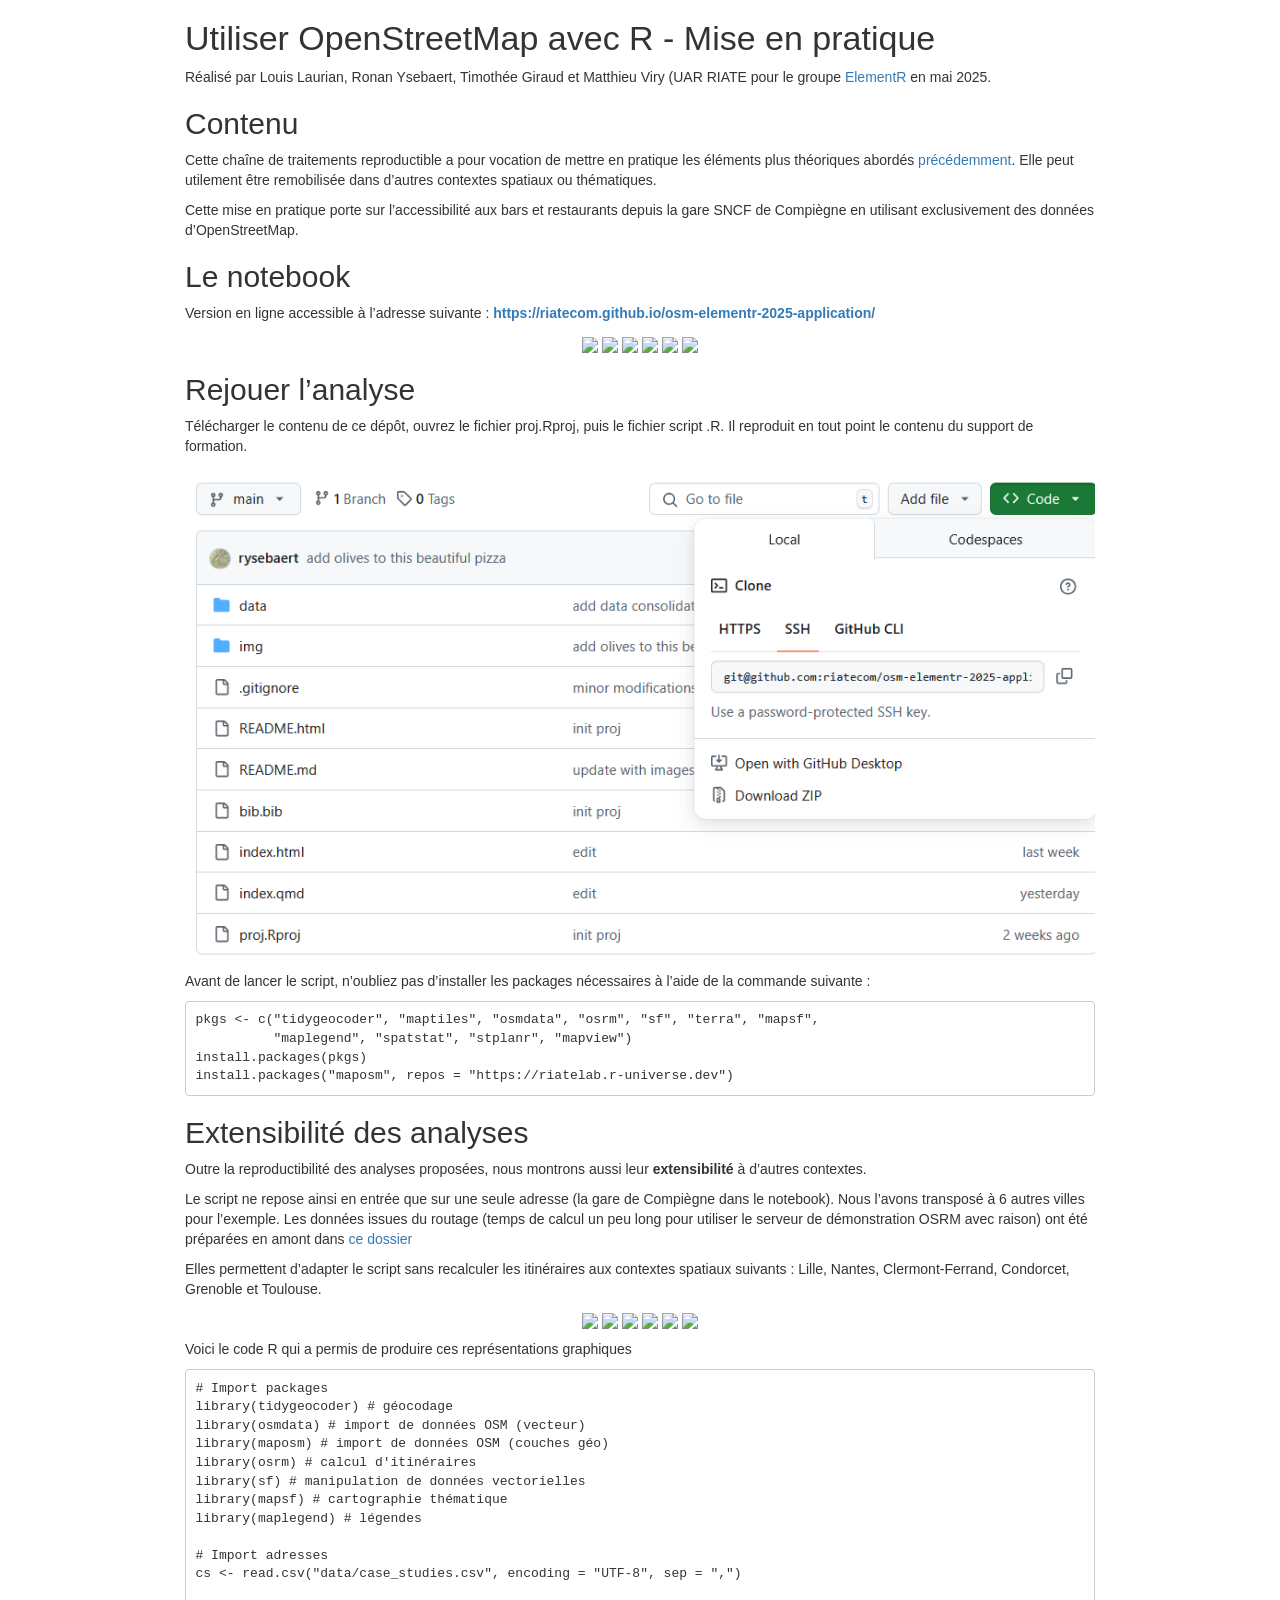
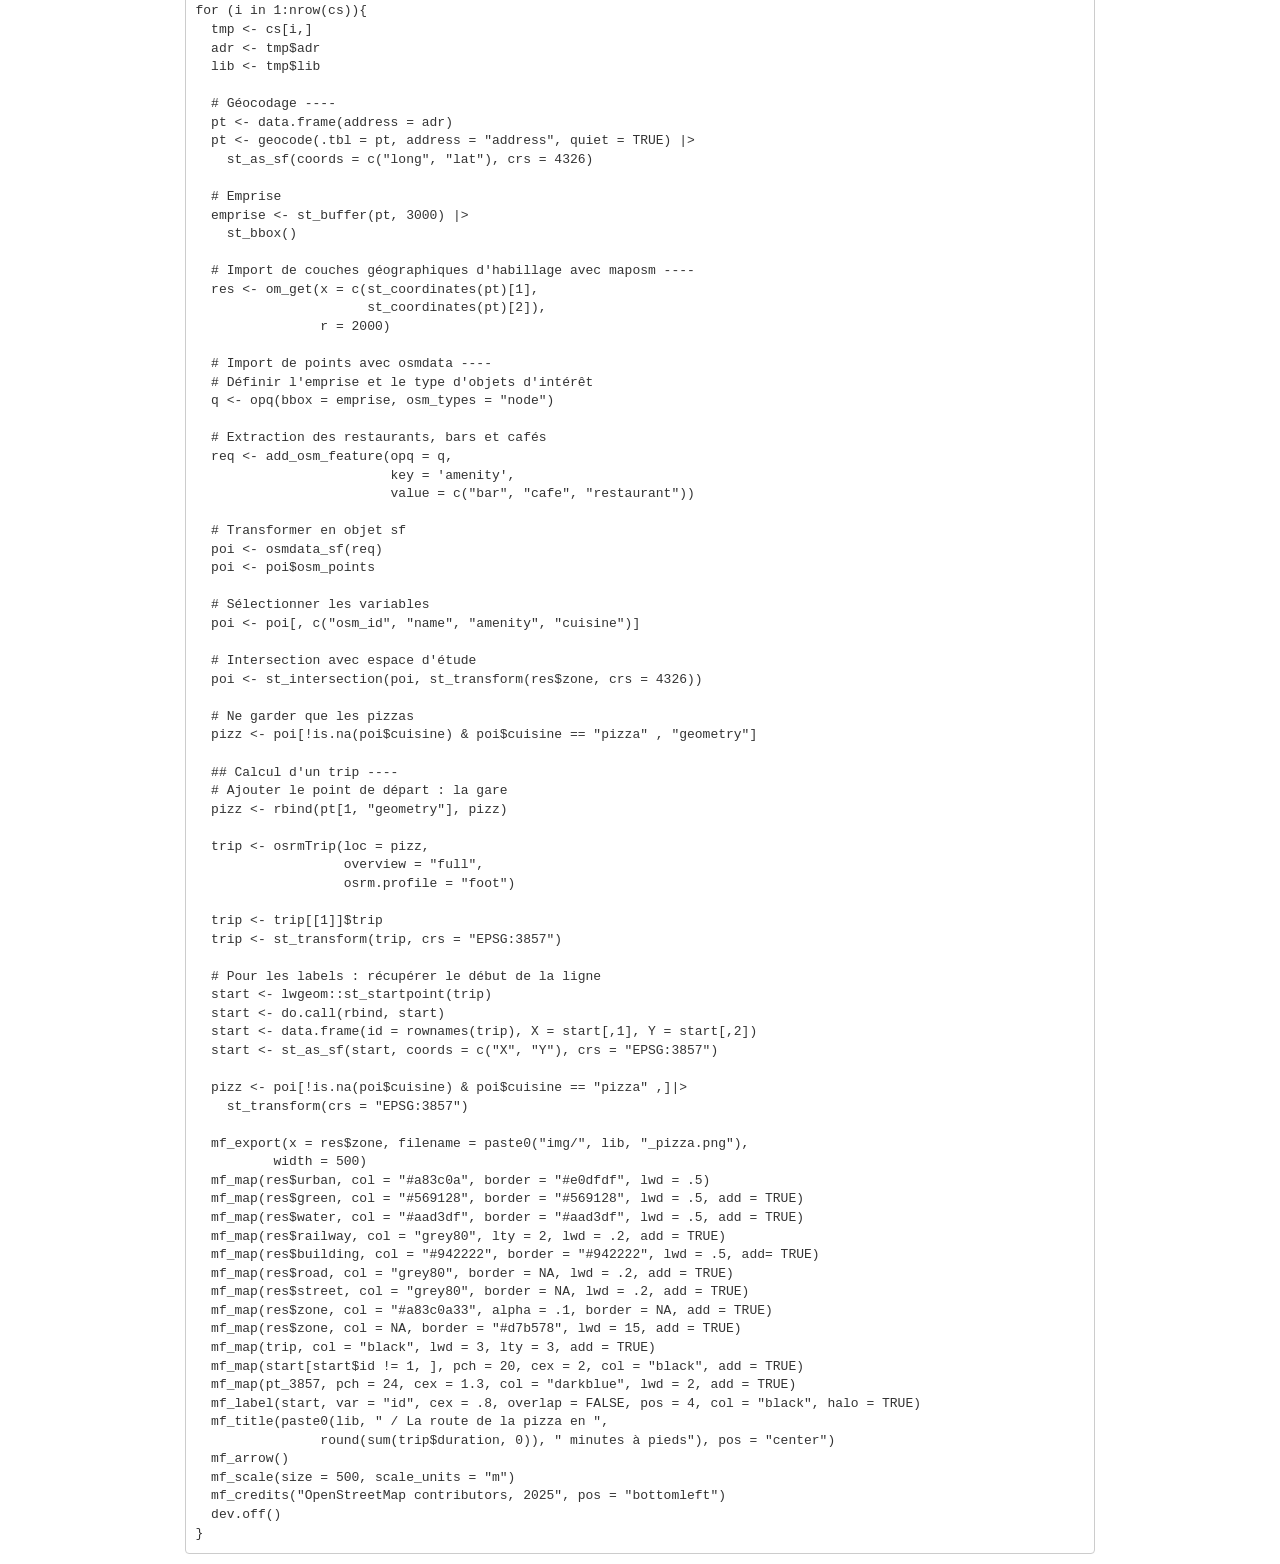
==== commit 73ffa84e: "version finale ?" ====
--- a/README.html
+++ b/README.html
@@ -372,13 +372,13 @@
 <p>Version en ligne accessible à l’adresse suivante : <strong><a href="https://riatecom.github.io/osm-elementr-2025-application/">https://riatecom.github.io/osm-elementr-2025-application/</a></strong></p>
 <div align="center">
 <p><a href="Aménités gustatives à Compiègne">
-<img role="img" src="data:text/html; charset=utf-8;charset=utf-8,%0A%0A%0A%0A%0A%0A%3C%21DOCTYPE%20html%3E%0A%3Chtml%0A%20%20lang%3D%22en%22%0A%20%20%0A%20%20data%2Dcolor%2Dmode%3D%22auto%22%20data%2Dlight%2Dtheme%3D%22light%22%20data%2Ddark%2Dtheme%3D%22dark%22%0A%20%20data%2Da11y%2Danimated%2Dimages%3D%22system%22%20data%2Da11y%2Dlink%2Dunderlines%3D%22true%22%0A%20%20%0A%20%20%3E%0A%0A%0A%0A%20%20%3Chead%3E%0A%20%20%20%20%3Cmeta%20charset%3D%22utf%2D8%22%3E%0A%20%20%3Clink%20rel%3D%22dns%2Dprefetch%22%20href%3D%22https%3A%2F%2Fgithub%2Egithubassets%2Ecom%22%3E%0A%20%20%3Clink%20rel%3D%22dns%2Dprefetch%22%20href%3D%22https%3A%2F%2Favatars%2Egithubusercontent%2Ecom%22%3E%0A%20%20%3Clink%20rel%3D%22dns%2Dprefetch%22%20href%3D%22https%3A%2F%2Fgithub%2Dcloud%2Es3%2Eamazonaws%2Ecom%22%3E%0A%20%20%3Clink%20rel%3D%22dns%2Dprefetch%22%20href%3D%22https%3A%2F%2Fuser%2Dimages%2Egithubusercontent%2Ecom%2F%22%3E%0A%20%20%3Clink%20rel%3D%22preconnect%22%20href%3D%22https%3A%2F%2Fgithub%2Egithubassets%2Ecom%22%20crossorigin%3E%0A%20%20%3Clink%20rel%3D%22preconnect%22%20href%3D%22https%3A%2F%2Favatars%2Egithubusercontent%2Ecom%22%3E%0A%0A%20%20%0A%0A%0A%20%20%3Clink%20crossorigin%3D%22anonymous%22%20media%3D%22all%22%20rel%3D%22stylesheet%22%20href%3D%22https%3A%2F%2Fgithub%2Egithubassets%2Ecom%2Fassets%2Flight%2D74231a1f3bbb%2Ecss%22%20%2F%3E%3Clink%20crossorigin%3D%22anonymous%22%20media%3D%22all%22%20rel%3D%22stylesheet%22%20href%3D%22https%3A%2F%2Fgithub%2Egithubassets%2Ecom%2Fassets%2Flight%5Fhigh%5Fcontrast%2D83beb16e0ecf%2Ecss%22%20%2F%3E%3Clink%20crossorigin%3D%22anonymous%22%20media%3D%22all%22%20rel%3D%22stylesheet%22%20href%3D%22https%3A%2F%2Fgithub%2Egithubassets%2Ecom%2Fassets%2Fdark%2D8a995f0bacd4%2Ecss%22%20%2F%3E%3Clink%20crossorigin%3D%22anonymous%22%20media%3D%22all%22%20rel%3D%22stylesheet%22%20href%3D%22https%3A%2F%2Fgithub%2Egithubassets%2Ecom%2Fassets%2Fdark%5Fhigh%5Fcontrast%2D9ac301c3ebe5%2Ecss%22%20%2F%3E%3Clink%20data%2Dcolor%2Dtheme%3D%22light%22%20crossorigin%3D%22anonymous%22%20media%3D%22all%22%20rel%3D%22stylesheet%22%20data%2Dhref%3D%22https%3A%2F%2Fgithub%2Egithubassets%2Ecom%2Fassets%2Flight%2D74231a1f3bbb%2Ecss%22%20%2F%3E%3Clink%20data%2Dcolor%2Dtheme%3D%22light%5Fhigh%5Fcontrast%22%20crossorigin%3D%22anonymous%22%20media%3D%22all%22%20rel%3D%22stylesheet%22%20data%2Dhref%3D%22https%3A%2F%2Fgithub%2Egithubassets%2Ecom%2Fassets%2Flight%5Fhigh%5Fcontrast%2D83beb16e0ecf%2Ecss%22%20%2F%3E%3Clink%20data%2Dcolor%2Dtheme%3D%22light%5Fcolorblind%22%20crossorigin%3D%22anonymous%22%20media%3D%22all%22%20rel%3D%22stylesheet%22%20data%2Dhref%3D%22https%3A%2F%2Fgithub%2Egithubassets%2Ecom%2Fassets%2Flight%5Fcolorblind%2Df91b0f603451%2Ecss%22%20%2F%3E%3Clink%20data%2Dcolor%2Dtheme%3D%22light%5Fcolorblind%5Fhigh%5Fcontrast%22%20crossorigin%3D%22anonymous%22%20media%3D%22all%22%20rel%3D%22stylesheet%22%20data%2Dhref%3D%22https%3A%2F%2Fgithub%2Egithubassets%2Ecom%2Fassets%2Flight%5Fcolorblind%5Fhigh%5Fcontrast%2D5aebfa54b215%2Ecss%22%20%2F%3E%3Clink%20data%2Dcolor%2Dtheme%3D%22light%5Ftritanopia%22%20crossorigin%3D%22anonymous%22%20media%3D%22all%22%20rel%3D%22stylesheet%22%20data%2Dhref%3D%22https%3A%2F%2Fgithub%2Egithubassets%2Ecom%2Fassets%2Flight%5Ftritanopia%2D6e122dab64fc%2Ecss%22%20%2F%3E%3Clink%20data%2Dcolor%2Dtheme%3D%22light%5Ftritanopia%5Fhigh%5Fcontrast%22%20crossorigin%3D%22anonymous%22%20media%3D%22all%22%20rel%3D%22stylesheet%22%20data%2Dhref%3D%22https%3A%2F%2Fgithub%2Egithubassets%2Ecom%2Fassets%2Flight%5Ftritanopia%5Fhigh%5Fcontrast%2Db32664e28b79%2Ecss%22%20%2F%3E%3Clink%20data%2Dcolor%2Dtheme%3D%22dark%22%20crossorigin%3D%22anonymous%22%20media%3D%22all%22%20rel%3D%22stylesheet%22%20data%2Dhref%3D%22https%3A%2F%2Fgithub%2Egithubassets%2Ecom%2Fassets%2Fdark%2D8a995f0bacd4%2Ecss%22%20%2F%3E%3Clink%20data%2Dcolor%2Dtheme%3D%22dark%5Fhigh%5Fcontrast%22%20crossorigin%3D%22anonymous%22%20media%3D%22all%22%20rel%3D%22stylesheet%22%20data%2Dhref%3D%22https%3A%2F%2Fgithub%2Egithubassets%2Ecom%2Fassets%2Fdark%5Fhigh%5Fcontrast%2D9ac301c3ebe5%2Ecss%22%20%2F%3E%3Clink%20data%2Dcolor%2Dtheme%3D%22dark%5Fcolorblind%22%20crossorigin%3D%22anonymous%22%20media%3D%22all%22%20rel%3D%22stylesheet%22%20data%2Dhref%3D%22https%3A%2F%2Fgithub%2Egithubassets%2Ecom%2Fassets%2Fdark%5Fcolorblind%2Dcd826e8636dc%2Ecss%22%20%2F%3E%3Clink%20data%2Dcolor%2Dtheme%3D%22dark%5Fcolorblind%5Fhigh%5Fcontrast%22%20crossorigin%3D%22anonymous%22%20media%3D%22all%22%20rel%3D%22stylesheet%22%20data%2Dhref%3D%22https%3A%2F%2Fgithub%2Egithubassets%2Ecom%2Fassets%2Fdark%5Fcolorblind%5Fhigh%5Fcontrast%2D131d53fe187c%2Ecss%22%20%2F%3E%3Clink%20data%2Dcolor%2Dtheme%3D%22dark%5Ftritanopia%22%20crossorigin%3D%22anonymous%22%20media%3D%22all%22%20rel%3D%22stylesheet%22%20data%2Dhref%3D%22https%3A%2F%2Fgithub%2Egithubassets%2Ecom%2Fassets%2Fdark%5Ftritanopia%2D18119e682df0%2Ecss%22%20%2F%3E%3Clink%20data%2Dcolor%2Dtheme%3D%22dark%5Ftritanopia%5Fhigh%5Fcontrast%22%20crossorigin%3D%22anonymous%22%20media%3D%22all%22%20rel%3D%22stylesheet%22%20data%2Dhref%3D%22https%3A%2F%2Fgithub%2Egithubassets%2Ecom%2Fassets%2Fdark%5Ftritanopia%5Fhigh%5Fcontrast%2D63c0358957ba%2Ecss%22%20%2F%3E%3Clink%20data%2Dcolor%2Dtheme%3D%22dark%5Fdimmed%22%20crossorigin%3D%22anonymous%22%20media%3D%22all%22%20rel%3D%22stylesheet%22%20data%2Dhref%3D%22https%3A%2F%2Fgithub%2Egithubassets%2Ecom%2Fassets%2Fdark%5Fdimmed%2Df37fb7684b1f%2Ecss%22%20%2F%3E%3Clink%20data%2Dcolor%2Dtheme%3D%22dark%5Fdimmed%5Fhigh%5Fcontrast%22%20crossorigin%3D%22anonymous%22%20media%3D%22all%22%20rel%3D%22stylesheet%22%20data%2Dhref%3D%22https%3A%2F%2Fgithub%2Egithubassets%2Ecom%2Fassets%2Fdark%5Fdimmed%5Fhigh%5Fcontrast%2D8f371c75debd%2Ecss%22%20%2F%3E%0A%0A%20%20%20%20%3Clink%20crossorigin%3D%22anonymous%22%20media%3D%22all%22%20rel%3D%22stylesheet%22%20href%3D%22https%3A%2F%2Fgithub%2Egithubassets%2Ecom%2Fassets%2Fprimer%2Dprimitives%2D225433424a87%2Ecss%22%20%2F%3E%0A%20%20%20%20%3Clink%20crossorigin%3D%22anonymous%22%20media%3D%22all%22%20rel%3D%22stylesheet%22%20href%3D%22https%3A%2F%2Fgithub%2Egithubassets%2Ecom%2Fassets%2Fprimer%2Dcba26849680f%2Ecss%22%20%2F%3E%0A%20%20%20%20%3Clink%20crossorigin%3D%22anonymous%22%20media%3D%22all%22%20rel%3D%22stylesheet%22%20href%3D%22https%3A%2F%2Fgithub%2Egithubassets%2Ecom%2Fassets%2Fglobal%2Dd579beef0491%2Ecss%22%20%2F%3E%0A%20%20%20%20%3Clink%20crossorigin%3D%22anonymous%22%20media%3D%22all%22%20rel%3D%22stylesheet%22%20href%3D%22https%3A%2F%2Fgithub%2Egithubassets%2Ecom%2Fassets%2Fgithub%2D86c50480e726%2Ecss%22%20%2F%3E%0A%20%20%3Clink%20crossorigin%3D%22anonymous%22%20media%3D%22all%22%20rel%3D%22stylesheet%22%20href%3D%22https%3A%2F%2Fgithub%2Egithubassets%2Ecom%2Fassets%2Frepository%2D4fce88777fa8%2Ecss%22%20%2F%3E%0A%3Clink%20crossorigin%3D%22anonymous%22%20media%3D%22all%22%20rel%3D%22stylesheet%22%20href%3D%22https%3A%2F%2Fgithub%2Egithubassets%2Ecom%2Fassets%2Fcode%2D177d21388df8%2Ecss%22%20%2F%3E%0A%0A%20%20%0A%0A%0A%20%20%3Cscript%20type%3D%22application%2Fjson%22%20id%3D%22client%2Denv%22%3E%7B%22locale%22%3A%22en%22%2C%22featureFlags%22%3A%5B%22alternate%5Fuser%5Fconfig%5Frepo%22%2C%22api%5Finsights%5Fshow%5Fmissing%5Fdata%5Fbanner%22%2C%22codespaces%5Fprebuild%5Fregion%5Ftarget%5Fupdate%22%2C%22contentful%5Flp%5Fflex%5Ffeatures%5Factions%22%2C%22contentful%5Flp%5Fflex%5Ffeatures%5Fcode%5Freview%22%2C%22contentful%5Flp%5Fflex%5Ffeatures%5Fcode%5Fsearch%22%2C%22contentful%5Flp%5Fflex%5Ffeatures%5Fcodespaces%22%2C%22contentful%5Flp%5Fflex%5Ffeatures%5Fdiscussions%22%2C%22contentful%5Flp%5Fflex%5Ffeatures%5Fissues%22%2C%22contentful%5Flp%5Ffootnotes%22%2C%22copilot%5Fchat%5Fcustom%5Finstructions%22%2C%22copilot%5Fchat%5Frepo%5Fcustom%5Finstructions%5Fpreview%22%2C%22copilot%5Fchat%5Fvision%5Fin%5Fclaude%22%2C%22copilot%5Fduplicate%5Fthread%22%2C%22copilot%5Ffree%5Fto%5Fpaid%5Ftelem%22%2C%22copilot%5Fimmersive%5Fissue%5Fpreview%22%2C%22copilot%5Fnew%5Fimmersive%5Freferences%5Fui%22%2C%22copilot%5Fno%5Ffloating%5Fbutton%22%2C%22copilot%5Fread%5Fshared%5Fconversation%22%2C%22copilot%5Ftask%5Foriented%5Fassistive%5Fprompts%22%2C%22copilot%5Ftopics%5Fas%5Freferences%22%2C%22copilot%5Fui%5Frefs%22%2C%22direct%5Fto%5Fsalesforce%22%2C%22dotcom%5Fchat%5Fclient%5Fside%5Fskills%22%2C%22ghost%5Fpilot%5Fconfidence%5Ftruncation%5F25%22%2C%22ghost%5Fpilot%5Fconfidence%5Ftruncation%5F40%22%2C%22github%5Fmodels%5Fo3%5Fmini%5Fstreaming%22%2C%22insert%5Fbefore%5Fpatch%22%2C%22issues%5Fdashboard%5Fno%5Fredirects%22%2C%22issues%5Freact%5Fblur%5Fitem%5Fpicker%5Fon%5Fclose%22%2C%22issues%5Freact%5Fcreate%5Fmilestone%22%2C%22issues%5Freact%5Fdashboard%5Fsave%5Fquery%5Frefresh%22%2C%22issues%5Freact%5Fprohibit%5Ftitle%5Ffallback%22%2C%22issues%5Freact%5Fremove%5Fplaceholders%22%2C%22lifecycle%5Flabel%5Fname%5Fupdates%22%2C%22link%5Fcontact%5Fsales%5Fswp%5Fmarketo%22%2C%22marketing%5Fpages%5Fsearch%5Fexplore%5Fprovider%22%2C%22memex%5Fmwl%5Ffilter%5Ffield%5Fdelimiter%22%2C%22nonreporting%5Frelay%5Fgraphql%5Fstatus%5Fcodes%22%2C%22primer%5Freact%5Fcss%5Fmodules%5Fga%22%2C%22primer%5Freact%5Fselect%5Fpanel%5Fwith%5Fmodern%5Faction%5Flist%22%2C%22remove%5Fchild%5Fpatch%22%2C%22sample%5Fnetwork%5Fconn%5Ftype%22%2C%22site%5Fproxima%5Faustralia%5Fupdate%22%2C%22swp%5Fenterprise%5Fcontact%5Fform%22%2C%22use%5Fpaginated%5Frepo%5Fpicker%5Fcost%5Fcenter%5Fform%22%2C%22viewscreen%5Fsandbox%22%5D%7D%3C%2Fscript%3E%0A%3Cscript%20crossorigin%3D%22anonymous%22%20defer%3D%22defer%22%20type%3D%22application%2Fjavascript%22%20src%3D%22https%3A%2F%2Fgithub%2Egithubassets%2Ecom%2Fassets%2Fwp%2Druntime%2Da67c8b8e7d45%2Ejs%22%3E%3C%2Fscript%3E%0A%3Cscript%20crossorigin%3D%22anonymous%22%20defer%3D%22defer%22%20type%3D%22application%2Fjavascript%22%20src%3D%22https%3A%2F%2Fgithub%2Egithubassets%2Ecom%2Fassets%2Fvendors%2Dnode%5Fmodules%5Foddbird%5Fpopover%2Dpolyfill%5Fdist%5Fpopover%2Dfn%5Fjs%2D81211bd82278%2Ejs%22%3E%3C%2Fscript%3E%0A%3Cscript%20crossorigin%3D%22anonymous%22%20defer%3D%22defer%22%20type%3D%22application%2Fjavascript%22%20src%3D%22https%3A%2F%2Fgithub%2Egithubassets%2Ecom%2Fassets%2Fvendors%2Dnode%5Fmodules%5Fgithub%5Fmini%2Dthrottle%5Fdist%5Findex%5Fjs%2Dnode%5Fmodules%5Fstacktrace%2Dparser%5Fdist%5Fs%2D1d3d52%2D4be8ffe9a34a%2Ejs%22%3E%3C%2Fscript%3E%0A%3Cscript%20crossorigin%3D%22anonymous%22%20defer%3D%22defer%22%20type%3D%22application%2Fjavascript%22%20src%3D%22https%3A%2F%2Fgithub%2Egithubassets%2Ecom%2Fassets%2Fui%5Fpackages%5Ffailbot%5Ffailbot%5Fts%2Df0df83c858f4%2Ejs%22%3E%3C%2Fscript%3E%0A%3Cscript%20crossorigin%3D%22anonymous%22%20defer%3D%22defer%22%20type%3D%22application%2Fjavascript%22%20src%3D%22https%3A%2F%2Fgithub%2Egithubassets%2Ecom%2Fassets%2Fenvironment%2D52b28983c9e4%2Ejs%22%3E%3C%2Fscript%3E%0A%3Cscript%20crossorigin%3D%22anonymous%22%20defer%3D%22defer%22%20type%3D%22application%2Fjavascript%22%20src%3D%22https%3A%2F%2Fgithub%2Egithubassets%2Ecom%2Fassets%2Fvendors%2Dnode%5Fmodules%5Fprimer%5Fbehaviors%5Fdist%5Fesm%5Findex%5Fmjs%2D0dbb79f97f8f%2Ejs%22%3E%3C%2Fscript%3E%0A%3Cscript%20crossorigin%3D%22anonymous%22%20defer%3D%22defer%22%20type%3D%22application%2Fjavascript%22%20src%3D%22https%3A%2F%2Fgithub%2Egithubassets%2Ecom%2Fassets%2Fvendors%2Dnode%5Fmodules%5Fgithub%5Fselector%2Dobserver%5Fdist%5Findex%5Fesm%5Fjs%2Df690fd9ae3d5%2Ejs%22%3E%3C%2Fscript%3E%0A%3Cscript%20crossorigin%3D%22anonymous%22%20defer%3D%22defer%22%20type%3D%22application%2Fjavascript%22%20src%3D%22https%3A%2F%2Fgithub%2Egithubassets%2Ecom%2Fassets%2Fvendors%2Dnode%5Fmodules%5Fgithub%5Frelative%2Dtime%2Delement%5Fdist%5Findex%5Fjs%2Dfd884d19bf73%2Ejs%22%3E%3C%2Fscript%3E%0A%3Cscript%20crossorigin%3D%22anonymous%22%20defer%3D%22defer%22%20type%3D%22application%2Fjavascript%22%20src%3D%22https%3A%2F%2Fgithub%2Egithubassets%2Ecom%2Fassets%2Fvendors%2Dnode%5Fmodules%5Fgithub%5Fauto%2Dcomplete%2Delement%5Fdist%5Findex%5Fjs%2Dnode%5Fmodules%5Fgithub%5Fcatalyst%5F%2D8e9f78%2Da90ac05d2469%2Ejs%22%3E%3C%2Fscript%3E%0A%3Cscript%20crossorigin%3D%22anonymous%22%20defer%3D%22defer%22%20type%3D%22application%2Fjavascript%22%20src%3D%22https%3A%2F%2Fgithub%2Egithubassets%2Ecom%2Fassets%2Fvendors%2Dnode%5Fmodules%5Fgithub%5Ftext%2Dexpander%2Delement%5Fdist%5Findex%5Fjs%2D78748950cb0c%2Ejs%22%3E%3C%2Fscript%3E%0A%3Cscript%20crossorigin%3D%22anonymous%22%20defer%3D%22defer%22%20type%3D%22application%2Fjavascript%22%20src%3D%22https%3A%2F%2Fgithub%2Egithubassets%2Ecom%2Fassets%2Fvendors%2Dnode%5Fmodules%5Fgithub%5Ffilter%2Dinput%2Delement%5Fdist%5Findex%5Fjs%2Dnode%5Fmodules%5Fgithub%5Fremote%2Dinp%2Dd8c643%2Df5192902810f%2Ejs%22%3E%3C%2Fscript%3E%0A%3Cscript%20crossorigin%3D%22anonymous%22%20defer%3D%22defer%22%20type%3D%22application%2Fjavascript%22%20src%3D%22https%3A%2F%2Fgithub%2Egithubassets%2Ecom%2Fassets%2Fvendors%2Dnode%5Fmodules%5Fgithub%5Fmarkdown%2Dtoolbar%2Delement%5Fdist%5Findex%5Fjs%2Dceef33f593fa%2Ejs%22%3E%3C%2Fscript%3E%0A%3Cscript%20crossorigin%3D%22anonymous%22%20defer%3D%22defer%22%20type%3D%22application%2Fjavascript%22%20src%3D%22https%3A%2F%2Fgithub%2Egithubassets%2Ecom%2Fassets%2Fvendors%2Dnode%5Fmodules%5Fgithub%5Fmini%2Dthrottle%5Fdist%5Findex%5Fjs%2Dnode%5Fmodules%5Fgithub%5Fcombobox%2Dnav%5Fdist%2D97536f%2D0a0158d4c78e%2Ejs%22%3E%3C%2Fscript%3E%0A%3Cscript%20crossorigin%3D%22anonymous%22%20defer%3D%22defer%22%20type%3D%22application%2Fjavascript%22%20src%3D%22https%3A%2F%2Fgithub%2Egithubassets%2Ecom%2Fassets%2Fvendors%2Dnode%5Fmodules%5Fgithub%5Ffile%2Dattachment%2Delement%5Fdist%5Findex%5Fjs%2Dnode%5Fmodules%5Fprimer%5Fview%2Dco%2D63644b%2D651d754865e9%2Ejs%22%3E%3C%2Fscript%3E%0A%3Cscript%20crossorigin%3D%22anonymous%22%20defer%3D%22defer%22%20type%3D%22application%2Fjavascript%22%20src%3D%22https%3A%2F%2Fgithub%2Egithubassets%2Ecom%2Fassets%2Fgithub%2Delements%2Dd1df178186fc%2Ejs%22%3E%3C%2Fscript%3E%0A%3Cscript%20crossorigin%3D%22anonymous%22%20defer%3D%22defer%22%20type%3D%22application%2Fjavascript%22%20src%3D%22https%3A%2F%2Fgithub%2Egithubassets%2Ecom%2Fassets%2Felement%2Dregistry%2D356cb01b6c31%2Ejs%22%3E%3C%2Fscript%3E%0A%3Cscript%20crossorigin%3D%22anonymous%22%20defer%3D%22defer%22%20type%3D%22application%2Fjavascript%22%20src%3D%22https%3A%2F%2Fgithub%2Egithubassets%2Ecom%2Fassets%2Fvendors%2Dnode%5Fmodules%5Fbraintree%5Fbrowser%2Ddetection%5Fdist%5Fbrowser%2Ddetection%5Fjs%2Dnode%5Fmodules%5Fgithu%2Dbb80ec%2D72267f4e3ff9%2Ejs%22%3E%3C%2Fscript%3E%0A%3Cscript%20crossorigin%3D%22anonymous%22%20defer%3D%22defer%22%20type%3D%22application%2Fjavascript%22%20src%3D%22https%3A%2F%2Fgithub%2Egithubassets%2Ecom%2Fassets%2Fvendors%2Dnode%5Fmodules%5Flit%2Dhtml%5Flit%2Dhtml%5Fjs%2Dbe8cb88f481b%2Ejs%22%3E%3C%2Fscript%3E%0A%3Cscript%20crossorigin%3D%22anonymous%22%20defer%3D%22defer%22%20type%3D%22application%2Fjavascript%22%20src%3D%22https%3A%2F%2Fgithub%2Egithubassets%2Ecom%2Fassets%2Fvendors%2Dnode%5Fmodules%5Fmorphdom%5Fdist%5Fmorphdom%2Desm%5Fjs%2D0c08218c7d5f%2Ejs%22%3E%3C%2Fscript%3E%0A%3Cscript%20crossorigin%3D%22anonymous%22%20defer%3D%22defer%22%20type%3D%22application%2Fjavascript%22%20src%3D%22https%3A%2F%2Fgithub%2Egithubassets%2Ecom%2Fassets%2Fvendors%2Dnode%5Fmodules%5Ffzy%5Fjs%5Findex%5Fjs%2Dnode%5Fmodules%5Fgithub%5Fpaste%2Dmarkdown%5Fdist%5Findex%5Fjs%2D6c00013a3dc4%2Ejs%22%3E%3C%2Fscript%3E%0A%3Cscript%20crossorigin%3D%22anonymous%22%20defer%3D%22defer%22%20type%3D%22application%2Fjavascript%22%20src%3D%22https%3A%2F%2Fgithub%2Egithubassets%2Ecom%2Fassets%2Fvendors%2Dnode%5Fmodules%5Fgithub%5Fturbo%5Fdist%5Fturbo%5Fes2017%2Desm%5Fjs%2Da03ee12d659a%2Ejs%22%3E%3C%2Fscript%3E%0A%3Cscript%20crossorigin%3D%22anonymous%22%20defer%3D%22defer%22%20type%3D%22application%2Fjavascript%22%20src%3D%22https%3A%2F%2Fgithub%2Egithubassets%2Ecom%2Fassets%2Fvendors%2Dnode%5Fmodules%5Fgithub%5Fremote%2Dform%5Fdist%5Findex%5Fjs%2Dnode%5Fmodules%5Fdelegated%2Devents%5Fdist%5Finde%2D893f9f%2Db6294cf703b7%2Ejs%22%3E%3C%2Fscript%3E%0A%3Cscript%20crossorigin%3D%22anonymous%22%20defer%3D%22defer%22%20type%3D%22application%2Fjavascript%22%20src%3D%22https%3A%2F%2Fgithub%2Egithubassets%2Ecom%2Fassets%2Fvendors%2Dnode%5Fmodules%5Fcolor%2Dconvert%5Findex%5Fjs%2De3180fe3bcb3%2Ejs%22%3E%3C%2Fscript%3E%0A%3Cscript%20crossorigin%3D%22anonymous%22%20defer%3D%22defer%22%20type%3D%22application%2Fjavascript%22%20src%3D%22https%3A%2F%2Fgithub%2Egithubassets%2Ecom%2Fassets%2Fvendors%2Dnode%5Fmodules%5Fgithub%5Fquote%2Dselection%5Fdist%5Findex%5Fjs%2Dnode%5Fmodules%5Fgithub%5Fsession%2Dresume%5F%2Dc1aa61%2D97c8ff49bc41%2Ejs%22%3E%3C%2Fscript%3E%0A%3Cscript%20crossorigin%3D%22anonymous%22%20defer%3D%22defer%22%20type%3D%22application%2Fjavascript%22%20src%3D%22https%3A%2F%2Fgithub%2Egithubassets%2Ecom%2Fassets%2Fui%5Fpackages%5Fupdatable%2Dcontent%5Fupdatable%2Dcontent%5Fts%2D7efd581e59ae%2Ejs%22%3E%3C%2Fscript%3E%0A%3Cscript%20crossorigin%3D%22anonymous%22%20defer%3D%22defer%22%20type%3D%22application%2Fjavascript%22%20src%3D%22https%3A%2F%2Fgithub%2Egithubassets%2Ecom%2Fassets%2Fapp%5Fassets%5Fmodules%5Fgithub%5Fbehaviors%5Ftask%2Dlist%5Fts%2Dapp%5Fassets%5Fmodules%5Fgithub%5Fsso%5Fts%2Dui%5Fpackages%2D900dde%2Dff000d819b6e%2Ejs%22%3E%3C%2Fscript%3E%0A%3Cscript%20crossorigin%3D%22anonymous%22%20defer%3D%22defer%22%20type%3D%22application%2Fjavascript%22%20src%3D%22https%3A%2F%2Fgithub%2Egithubassets%2Ecom%2Fassets%2Fapp%5Fassets%5Fmodules%5Fgithub%5Fsticky%2Dscroll%2Dinto%2Dview%5Fts%2D3e000c5d31a9%2Ejs%22%3E%3C%2Fscript%3E%0A%3Cscript%20crossorigin%3D%22anonymous%22%20defer%3D%22defer%22%20type%3D%22application%2Fjavascript%22%20src%3D%22https%3A%2F%2Fgithub%2Egithubassets%2Ecom%2Fassets%2Fapp%5Fassets%5Fmodules%5Fgithub%5Fbehaviors%5Fajax%2Derror%5Fts%2Dapp%5Fassets%5Fmodules%5Fgithub%5Fbehaviors%5Finclude%2Dd0d0a6%2D7cc66dc86dd7%2Ejs%22%3E%3C%2Fscript%3E%0A%3Cscript%20crossorigin%3D%22anonymous%22%20defer%3D%22defer%22%20type%3D%22application%2Fjavascript%22%20src%3D%22https%3A%2F%2Fgithub%2Egithubassets%2Ecom%2Fassets%2Fapp%5Fassets%5Fmodules%5Fgithub%5Fbehaviors%5Fcommenting%5Fedit%5Fts%2Dapp%5Fassets%5Fmodules%5Fgithub%5Fbehaviors%5Fht%2D83c235%2D4bcbbbfbe1d4%2Ejs%22%3E%3C%2Fscript%3E%0A%3Cscript%20crossorigin%3D%22anonymous%22%20defer%3D%22defer%22%20type%3D%22application%2Fjavascript%22%20src%3D%22https%3A%2F%2Fgithub%2Egithubassets%2Ecom%2Fassets%2Fbehaviors%2D3dd337adb154%2Ejs%22%3E%3C%2Fscript%3E%0A%3Cscript%20crossorigin%3D%22anonymous%22%20defer%3D%22defer%22%20type%3D%22application%2Fjavascript%22%20src%3D%22https%3A%2F%2Fgithub%2Egithubassets%2Ecom%2Fassets%2Fvendors%2Dnode%5Fmodules%5Fdelegated%2Devents%5Fdist%5Findex%5Fjs%2Dnode%5Fmodules%5Fgithub%5Fcatalyst%5Flib%5Findex%5Fjs%2Dea8eaa%2Dae0dbe787ad8%2Ejs%22%3E%3C%2Fscript%3E%0A%3Cscript%20crossorigin%3D%22anonymous%22%20defer%3D%22defer%22%20type%3D%22application%2Fjavascript%22%20src%3D%22https%3A%2F%2Fgithub%2Egithubassets%2Ecom%2Fassets%2Fnotifications%2Dglobal%2Dc7f070909f43%2Ejs%22%3E%3C%2Fscript%3E%0A%3Cscript%20crossorigin%3D%22anonymous%22%20defer%3D%22defer%22%20type%3D%22application%2Fjavascript%22%20src%3D%22https%3A%2F%2Fgithub%2Egithubassets%2Ecom%2Fassets%2Fvendors%2Dnode%5Fmodules%5Fgithub%5Fmini%2Dthrottle%5Fdist%5Findex%5Fjs%2Dnode%5Fmodules%5Fgithub%5Fcatalyst%5Flib%5Finde%2Ddbbea9%2D4adcaf6c1c40%2Ejs%22%3E%3C%2Fscript%3E%0A%3Cscript%20crossorigin%3D%22anonymous%22%20defer%3D%22defer%22%20type%3D%22application%2Fjavascript%22%20src%3D%22https%3A%2F%2Fgithub%2Egithubassets%2Ecom%2Fassets%2Fcode%2Dmenu%2D906f56af9b01%2Ejs%22%3E%3C%2Fscript%3E%0A%20%20%0A%20%20%3Cscript%20crossorigin%3D%22anonymous%22%20defer%3D%22defer%22%20type%3D%22application%2Fjavascript%22%20src%3D%22https%3A%2F%2Fgithub%2Egithubassets%2Ecom%2Fassets%2Fprimer%2Dreact%2D524df54ac6a7%2Ejs%22%3E%3C%2Fscript%3E%0A%3Cscript%20crossorigin%3D%22anonymous%22%20defer%3D%22defer%22%20type%3D%22application%2Fjavascript%22%20src%3D%22https%3A%2F%2Fgithub%2Egithubassets%2Ecom%2Fassets%2Freact%2Dcore%2De3e87865215e%2Ejs%22%3E%3C%2Fscript%3E%0A%3Cscript%20crossorigin%3D%22anonymous%22%20defer%3D%22defer%22%20type%3D%22application%2Fjavascript%22%20src%3D%22https%3A%2F%2Fgithub%2Egithubassets%2Ecom%2Fassets%2Freact%2Dlib%2D80430c87778a%2Ejs%22%3E%3C%2Fscript%3E%0A%3Cscript%20crossorigin%3D%22anonymous%22%20defer%3D%22defer%22%20type%3D%22application%2Fjavascript%22%20src%3D%22https%3A%2F%2Fgithub%2Egithubassets%2Ecom%2Fassets%2Focticons%2Dreact%2Dcf2f2ab8dab4%2Ejs%22%3E%3C%2Fscript%3E%0A%3Cscript%20crossorigin%3D%22anonymous%22%20defer%3D%22defer%22%20type%3D%22application%2Fjavascript%22%20src%3D%22https%3A%2F%2Fgithub%2Egithubassets%2Ecom%2Fassets%2Fvendors%2Dnode%5Fmodules%5Femotion%5Fis%2Dprop%2Dvalid%5Fdist%5Femotion%2Dis%2Dprop%2Dvalid%5Fesm%5Fjs%2Dnode%5Fmodules%5Femo%2Db1c483%2Dfc8b0fafeadf%2Ejs%22%3E%3C%2Fscript%3E%0A%3Cscript%20crossorigin%3D%22anonymous%22%20defer%3D%22defer%22%20type%3D%22application%2Fjavascript%22%20src%3D%22https%3A%2F%2Fgithub%2Egithubassets%2Ecom%2Fassets%2Fvendors%2Dnode%5Fmodules%5Fgithub%5Fcatalyst%5Flib%5Findex%5Fjs%2Dnode%5Fmodules%5Fprimer%5Flive%2Dregion%2Delement%5Fdis%2Db2aea6%2D22827f205bdc%2Ejs%22%3E%3C%2Fscript%3E%0A%3Cscript%20crossorigin%3D%22anonymous%22%20defer%3D%22defer%22%20type%3D%22application%2Fjavascript%22%20src%3D%22https%3A%2F%2Fgithub%2Egithubassets%2Ecom%2Fassets%2Fvendors%2Dnode%5Fmodules%5Fdompurify%5Fdist%5Fpurify%5Fes%5Fmjs%2Ddd1d3ea6a436%2Ejs%22%3E%3C%2Fscript%3E%0A%3Cscript%20crossorigin%3D%22anonymous%22%20defer%3D%22defer%22%20type%3D%22application%2Fjavascript%22%20src%3D%22https%3A%2F%2Fgithub%2Egithubassets%2Ecom%2Fassets%2Fvendors%2Dnode%5Fmodules%5Flodash%2Des%5F%5FStack%5Fjs%2Dnode%5Fmodules%5Flodash%2Des%5F%5FUint8Array%5Fjs%2Dnode%5Fmodules%5Fl%2D4faaa6%2D4a736fde5c2f%2Ejs%22%3E%3C%2Fscript%3E%0A%3Cscript%20crossorigin%3D%22anonymous%22%20defer%3D%22defer%22%20type%3D%22application%2Fjavascript%22%20src%3D%22https%3A%2F%2Fgithub%2Egithubassets%2Ecom%2Fassets%2Fvendors%2Dnode%5Fmodules%5Flodash%2Des%5FisEqual%5Fjs%2D92a85ab8c568%2Ejs%22%3E%3C%2Fscript%3E%0A%3Cscript%20crossorigin%3D%22anonymous%22%20defer%3D%22defer%22%20type%3D%22application%2Fjavascript%22%20src%3D%22https%3A%2F%2Fgithub%2Egithubassets%2Ecom%2Fassets%2Fvendors%2Dnode%5Fmodules%5Ftanstack%5Freact%2Dquery%5Fbuild%5Fmodern%5FqueryOptions%5Fjs%2Dnode%5Fmodules%5Freact%2Dint%2D52413b%2D80f4519d2f5a%2Ejs%22%3E%3C%2Fscript%3E%0A%3Cscript%20crossorigin%3D%22anonymous%22%20defer%3D%22defer%22%20type%3D%22application%2Fjavascript%22%20src%3D%22https%3A%2F%2Fgithub%2Egithubassets%2Ecom%2Fassets%2Fvendors%2Dnode%5Fmodules%5Ffocus%2Dvisible%5Fdist%5Ffocus%2Dvisible%5Fjs%2Dnode%5Fmodules%5Fgithub%5Fhydro%2Danalytics%2D%2De21ffd%2D3c9d2ac3e1ad%2Ejs%22%3E%3C%2Fscript%3E%0A%3Cscript%20crossorigin%3D%22anonymous%22%20defer%3D%22defer%22%20type%3D%22application%2Fjavascript%22%20src%3D%22https%3A%2F%2Fgithub%2Egithubassets%2Ecom%2Fassets%2Fui%5Fpackages%5Fdocument%2Dmetadata%5Fdocument%2Dmetadata%5Fts%2Dui%5Fpackages%5Fhistory%5Fhistory%5Fts%2Dui%5Fpackages%2D417c81%2D50b9bb07478c%2Ejs%22%3E%3C%2Fscript%3E%0A%3Cscript%20crossorigin%3D%22anonymous%22%20defer%3D%22defer%22%20type%3D%22application%2Fjavascript%22%20src%3D%22https%3A%2F%2Fgithub%2Egithubassets%2Ecom%2Fassets%2Fui%5Fpackages%5Fpaths%5Findex%5Fts%2Deb7c6f6e4f1e%2Ejs%22%3E%3C%2Fscript%3E%0A%3Cscript%20crossorigin%3D%22anonymous%22%20defer%3D%22defer%22%20type%3D%22application%2Fjavascript%22%20src%3D%22https%3A%2F%2Fgithub%2Egithubassets%2Ecom%2Fassets%2Fui%5Fpackages%5Fref%2Dselector%5FRefSelector%5Ftsx%2D1e80bf48ee34%2Ejs%22%3E%3C%2Fscript%3E%0A%3Cscript%20crossorigin%3D%22anonymous%22%20defer%3D%22defer%22%20type%3D%22application%2Fjavascript%22%20src%3D%22https%3A%2F%2Fgithub%2Egithubassets%2Ecom%2Fassets%2Fui%5Fpackages%5Fcommit%2Dattribution%5Findex%5Fts%2Dui%5Fpackages%5Fcommit%2Dchecks%2Dstatus%5Findex%5Fts%2Dui%5Fpackages%2D762eaa%2D9197e3677038%2Ejs%22%3E%3C%2Fscript%3E%0A%3Cscript%20crossorigin%3D%22anonymous%22%20defer%3D%22defer%22%20type%3D%22application%2Fjavascript%22%20src%3D%22https%3A%2F%2Fgithub%2Egithubassets%2Ecom%2Fassets%2Fui%5Fpackages%5Fdiffs%5Fdiff%2Dparts%5Fts%2D247e577e82a9%2Ejs%22%3E%3C%2Fscript%3E%0A%3Cscript%20crossorigin%3D%22anonymous%22%20defer%3D%22defer%22%20type%3D%22application%2Fjavascript%22%20src%3D%22https%3A%2F%2Fgithub%2Egithubassets%2Ecom%2Fassets%2Fui%5Fpackages%5Fapp%2Duuid%5Fapp%2Duuid%5Fts%2Dui%5Fpackages%5Frepos%2Dfile%2Dtree%2Dview%5Frepos%2Dfile%2Dtree%2Dview%5Fts%2Df5324d51924e%2Ejs%22%3E%3C%2Fscript%3E%0A%3Cscript%20crossorigin%3D%22anonymous%22%20defer%3D%22defer%22%20type%3D%22application%2Fjavascript%22%20src%3D%22https%3A%2F%2Fgithub%2Egithubassets%2Ecom%2Fassets%2Fui%5Fpackages%5Fcode%2Dview%2Dshared%5Fhooks%5Fuse%2Dcanonical%2Dobject%5Fts%2Dui%5Fpackages%5Fcode%2Dview%2Dshared%5Fhooks%2Dcd3541%2Dc2dbb2bef00d%2Ejs%22%3E%3C%2Fscript%3E%0A%3Cscript%20crossorigin%3D%22anonymous%22%20defer%3D%22defer%22%20type%3D%22application%2Fjavascript%22%20src%3D%22https%3A%2F%2Fgithub%2Egithubassets%2Ecom%2Fassets%2Fapp%5Fassets%5Fmodules%5Fgithub%5Fblob%2Danchor%5Fts%2Dui%5Fpackages%5Fcode%2Dnav%5Fcode%2Dnav%5Fts%2Dui%5Fpackages%5Ffilter%2D%2D8253c1%2D91468a3354f9%2Ejs%22%3E%3C%2Fscript%3E%0A%3Cscript%20crossorigin%3D%22anonymous%22%20defer%3D%22defer%22%20type%3D%22application%2Fjavascript%22%20src%3D%22https%3A%2F%2Fgithub%2Egithubassets%2Ecom%2Fassets%2Freact%2Dcode%2Dview%2Dca405d9b9881%2Ejs%22%3E%3C%2Fscript%3E%0A%3Clink%20crossorigin%3D%22anonymous%22%20media%3D%22all%22%20rel%3D%22stylesheet%22%20href%3D%22https%3A%2F%2Fgithub%2Egithubassets%2Ecom%2Fassets%2Fprimer%2Dreact%2E2f9d3a47a9867e947be7%2Emodule%2Ecss%22%20%2F%3E%0A%3Clink%20crossorigin%3D%22anonymous%22%20media%3D%22all%22%20rel%3D%22stylesheet%22%20href%3D%22https%3A%2F%2Fgithub%2Egithubassets%2Ecom%2Fassets%2Freact%2Dcode%2Dview%2Efa5be0397505b86dfa5f%2Emodule%2Ecss%22%20%2F%3E%0A%0A%20%20%3Cscript%20crossorigin%3D%22anonymous%22%20defer%3D%22defer%22%20type%3D%22application%2Fjavascript%22%20src%3D%22https%3A%2F%2Fgithub%2Egithubassets%2Ecom%2Fassets%2Fnotifications%2Dsubscriptions%2Dmenu%2D52d408356101%2Ejs%22%3E%3C%2Fscript%3E%0A%3Clink%20crossorigin%3D%22anonymous%22%20media%3D%22all%22%20rel%3D%22stylesheet%22%20href%3D%22https%3A%2F%2Fgithub%2Egithubassets%2Ecom%2Fassets%2Fprimer%2Dreact%2E2f9d3a47a9867e947be7%2Emodule%2Ecss%22%20%2F%3E%0A%3Clink%20crossorigin%3D%22anonymous%22%20media%3D%22all%22%20rel%3D%22stylesheet%22%20href%3D%22https%3A%2F%2Fgithub%2Egithubassets%2Ecom%2Fassets%2Fnotifications%2Dsubscriptions%2Dmenu%2Ee5e6e593370c808590a5%2Emodule%2Ecss%22%20%2F%3E%0A%0A%0A%20%20%3Ctitle%3Eosm%2Delementr%2D2025%2Dapplication%2Fimg%2FCompiegne%5F01%5Fcarr%2Epng%20at%20main%20%C2%B7%20riatecom%2Fosm%2Delementr%2D2025%2Dapplication%20%C2%B7%20GitHub%3C%2Ftitle%3E%0A%0A%0A%0A%20%20%3Cmeta%20name%3D%22route%2Dpattern%22%20content%3D%22%2F%3Auser%5Fid%2F%3Arepository%2Fblob%2F%2Aname%28%2F%2Apath%29%22%20data%2Dturbo%2Dtransient%3E%0A%20%20%3Cmeta%20name%3D%22route%2Dcontroller%22%20content%3D%22blob%22%20data%2Dturbo%2Dtransient%3E%0A%20%20%3Cmeta%20name%3D%22route%2Daction%22%20content%3D%22show%22%20data%2Dturbo%2Dtransient%3E%0A%20%20%3Cmeta%20name%3D%22fetch%2Dnonce%22%20content%3D%22fd478e87%2D5d06%2D8850%2D1fb6%2D02cf747ec2fb%22%3E%0A%0A%20%20%20%20%0A%20%20%3Cmeta%20name%3D%22current%2Dcatalog%2Dservice%2Dhash%22%20content%3D%22f3abb0cc802f3d7b95fc8762b94bdcb13bf39634c40c357301c4aa1d67a256fb%22%3E%0A%0A%0A%20%20%3Cmeta%20name%3D%22request%2Did%22%20content%3D%22C23A%3A2E8B76%3ACAD4E5%3ACEB4DC%3A6821C0FE%22%20data%2Dpjax%2Dtransient%3D%22true%22%2F%3E%3Cmeta%20name%3D%22html%2Dsafe%2Dnonce%22%20content%3D%221642aef766cda1cb12414dfaa1715db71d67ad35d7e545c4a61a2bdab22086c9%22%20data%2Dpjax%2Dtransient%3D%22true%22%2F%3E%3Cmeta%20name%3D%22visitor%2Dpayload%22%20content%3D%22eyJyZWZlcnJlciI6IiIsInJlcXVlc3RfaWQiOiJDMjNBOjJFOEI3NjpDQUQ0RTU6Q0VCNERDOjY4MjFDMEZFIiwidmlzaXRvcl9pZCI6Ijc1MDk1MTc2OTkwNzkzMjM5MDIiLCJyZWdpb25fZWRnZSI6ImZyYSIsInJlZ2lvbl9yZW5kZXIiOiJmcmEifQ%3D%3D%22%20data%2Dpjax%2Dtransient%3D%22true%22%2F%3E%3Cmeta%20name%3D%22visitor%2Dhmac%22%20content%3D%2251932dc4abdf541e2eb79ba0249b82a7402cb9529df7323dbe7503ed7f006f19%22%20data%2Dpjax%2Dtransient%3D%22true%22%2F%3E%0A%0A%0A%20%20%20%20%3Cmeta%20name%3D%22hovercard%2Dsubject%2Dtag%22%20content%3D%22repository%3A963952841%22%20data%2Dturbo%2Dtransient%3E%0A%0A%0A%20%20%3Cmeta%20name%3D%22github%2Dkeyboard%2Dshortcuts%22%20content%3D%22repository%2Csource%2Dcode%2Cfile%2Dtree%2Ccopilot%22%20data%2Dturbo%2Dtransient%3D%22true%22%20%2F%3E%0A%20%20%0A%0A%20%20%3Cmeta%20name%3D%22selected%2Dlink%22%20value%3D%22repo%5Fsource%22%20data%2Dturbo%2Dtransient%3E%0A%20%20%3Clink%20rel%3D%22assets%22%20href%3D%22https%3A%2F%2Fgithub%2Egithubassets%2Ecom%2F%22%3E%0A%0A%20%20%20%20%3Cmeta%20name%3D%22google%2Dsite%2Dverification%22%20content%3D%22Apib7%2Dx98H0j5cPqHWwSMm6dNU4GmODRoqxLiDzdx9I%22%3E%0A%0A%3Cmeta%20name%3D%22octolytics%2Durl%22%20content%3D%22https%3A%2F%2Fcollector%2Egithub%2Ecom%2Fgithub%2Fcollect%22%20%2F%3E%0A%0A%20%20%3Cmeta%20name%3D%22analytics%2Dlocation%22%20content%3D%22%2F%26lt%3Buser%2Dname%26gt%3B%2F%26lt%3Brepo%2Dname%26gt%3B%2Fblob%2Fshow%22%20data%2Dturbo%2Dtransient%3D%22true%22%20%2F%3E%0A%0A%20%20%0A%0A%0A%0A%0A%20%20%20%20%3Cmeta%20name%3D%22user%2Dlogin%22%20content%3D%22%22%3E%0A%0A%20%20%0A%0A%20%20%20%20%3Cmeta%20name%3D%22viewport%22%20content%3D%22width%3Ddevice%2Dwidth%22%3E%0A%0A%20%20%20%20%0A%0A%20%20%20%20%20%20%3Cmeta%20name%3D%22description%22%20content%3D%22Contribute%20to%20riatecom%2Fosm%2Delementr%2D2025%2Dapplication%20development%20by%20creating%20an%20account%20on%20GitHub%2E%22%3E%0A%0A%20%20%20%20%20%20%3Clink%20rel%3D%22search%22%20type%3D%22application%2Fopensearchdescription%2Bxml%22%20href%3D%22%2Fopensearch%2Exml%22%20title%3D%22GitHub%22%3E%0A%0A%20%20%20%20%3Clink%20rel%3D%22fluid%2Dicon%22%20href%3D%22https%3A%2F%2Fgithub%2Ecom%2Ffluidicon%2Epng%22%20title%3D%22GitHub%22%3E%0A%20%20%20%20%3Cmeta%20property%3D%22fb%3Aapp%5Fid%22%20content%3D%221401488693436528%22%3E%0A%20%20%20%20%3Cmeta%20name%3D%22apple%2Ditunes%2Dapp%22%20content%3D%22app%2Did%3D1477376905%2C%20app%2Dargument%3Dhttps%3A%2F%2Fgithub%2Ecom%2Friatecom%2Fosm%2Delementr%2D2025%2Dapplication%2Fblob%2Fmain%2Fimg%2FCompiegne%5F01%5Fcarr%2Epng%22%20%2F%3E%0A%0A%20%20%20%20%20%20%3Cmeta%20name%3D%22twitter%3Aimage%22%20content%3D%22https%3A%2F%2Fopengraph%2Egithubassets%2Ecom%2F3f21285a3b3ad0e0571b7e86d9cd4efc8dd1ec6aae8e299e291b3dd1e37d2cb0%2Friatecom%2Fosm%2Delementr%2D2025%2Dapplication%22%20%2F%3E%3Cmeta%20name%3D%22twitter%3Asite%22%20content%3D%22%40github%22%20%2F%3E%3Cmeta%20name%3D%22twitter%3Acard%22%20content%3D%22summary%5Flarge%5Fimage%22%20%2F%3E%3Cmeta%20name%3D%22twitter%3Atitle%22%20content%3D%22osm%2Delementr%2D2025%2Dapplication%2Fimg%2FCompiegne%5F01%5Fcarr%2Epng%20at%20main%20%C2%B7%20riatecom%2Fosm%2Delementr%2D2025%2Dapplication%22%20%2F%3E%3Cmeta%20name%3D%22twitter%3Adescription%22%20content%3D%22Contribute%20to%20riatecom%2Fosm%2Delementr%2D2025%2Dapplication%20development%20by%20creating%20an%20account%20on%20GitHub%2E%22%20%2F%3E%0A%20%20%3Cmeta%20property%3D%22og%3Aimage%22%20content%3D%22https%3A%2F%2Fopengraph%2Egithubassets%2Ecom%2F3f21285a3b3ad0e0571b7e86d9cd4efc8dd1ec6aae8e299e291b3dd1e37d2cb0%2Friatecom%2Fosm%2Delementr%2D2025%2Dapplication%22%20%2F%3E%3Cmeta%20property%3D%22og%3Aimage%3Aalt%22%20content%3D%22Contribute%20to%20riatecom%2Fosm%2Delementr%2D2025%2Dapplication%20development%20by%20creating%20an%20account%20on%20GitHub%2E%22%20%2F%3E%3Cmeta%20property%3D%22og%3Aimage%3Awidth%22%20content%3D%221200%22%20%2F%3E%3Cmeta%20property%3D%22og%3Aimage%3Aheight%22%20content%3D%22600%22%20%2F%3E%3Cmeta%20property%3D%22og%3Asite%5Fname%22%20content%3D%22GitHub%22%20%2F%3E%3Cmeta%20property%3D%22og%3Atype%22%20content%3D%22object%22%20%2F%3E%3Cmeta%20property%3D%22og%3Atitle%22%20content%3D%22osm%2Delementr%2D2025%2Dapplication%2Fimg%2FCompiegne%5F01%5Fcarr%2Epng%20at%20main%20%C2%B7%20riatecom%2Fosm%2Delementr%2D2025%2Dapplication%22%20%2F%3E%3Cmeta%20property%3D%22og%3Aurl%22%20content%3D%22https%3A%2F%2Fgithub%2Ecom%2Friatecom%2Fosm%2Delementr%2D2025%2Dapplication%2Fblob%2Fmain%2Fimg%2FCompiegne%5F01%5Fcarr%2Epng%22%20%2F%3E%3Cmeta%20property%3D%22og%3Adescription%22%20content%3D%22Contribute%20to%20riatecom%2Fosm%2Delementr%2D2025%2Dapplication%20development%20by%20creating%20an%20account%20on%20GitHub%2E%22%20%2F%3E%0A%20%20%0A%0A%0A%0A%0A%20%20%20%20%20%20%3Cmeta%20name%3D%22hostname%22%20content%3D%22github%2Ecom%22%3E%0A%0A%0A%0A%20%20%20%20%20%20%20%20%3Cmeta%20name%3D%22expected%2Dhostname%22%20content%3D%22github%2Ecom%22%3E%0A%0A%0A%20%20%3Cmeta%20http%2Dequiv%3D%22x%2Dpjax%2Dversion%22%20content%3D%22f59c2920618ec7c049285a20c9871f45079815d4823ad577bf51a78477b1197e%22%20data%2Dturbo%2Dtrack%3D%22reload%22%3E%0A%20%20%3Cmeta%20http%2Dequiv%3D%22x%2Dpjax%2Dcsp%2Dversion%22%20content%3D%22352e51c42d5f5727a7c545752bf34d1f83f40219e7036c6959817149a51651bc%22%20data%2Dturbo%2Dtrack%3D%22reload%22%3E%0A%20%20%3Cmeta%20http%2Dequiv%3D%22x%2Dpjax%2Dcss%2Dversion%22%20content%3D%2232b2ddabc5f23966dac86ee77803d1ea732d57b1193f710354ce9d0b365c1cfb%22%20data%2Dturbo%2Dtrack%3D%22reload%22%3E%0A%20%20%3Cmeta%20http%2Dequiv%3D%22x%2Dpjax%2Djs%2Dversion%22%20content%3D%22949c25216a4147de51892e09eec38b402052a028840000c3be1a3c54881fbc3f%22%20data%2Dturbo%2Dtrack%3D%22reload%22%3E%0A%0A%20%20%3Cmeta%20name%3D%22turbo%2Dcache%2Dcontrol%22%20content%3D%22no%2Dpreview%22%20data%2Dturbo%2Dtransient%3D%22%22%3E%0A%0A%20%20%20%20%20%20%3Cmeta%20name%3D%22turbo%2Dcache%2Dcontrol%22%20content%3D%22no%2Dcache%22%20data%2Dturbo%2Dtransient%3E%0A%0A%20%20%20%20%3Cmeta%20data%2Dhydrostats%3D%22publish%22%3E%0A%20%20%3Cmeta%20name%3D%22go%2Dimport%22%20content%3D%22github%2Ecom%2Friatecom%2Fosm%2Delementr%2D2025%2Dapplication%20git%20https%3A%2F%2Fgithub%2Ecom%2Friatecom%2Fosm%2Delementr%2D2025%2Dapplication%2Egit%22%3E%0A%0A%20%20%3Cmeta%20name%3D%22octolytics%2Ddimension%2Duser%5Fid%22%20content%3D%22134272772%22%20%2F%3E%3Cmeta%20name%3D%22octolytics%2Ddimension%2Duser%5Flogin%22%20content%3D%22riatecom%22%20%2F%3E%3Cmeta%20name%3D%22octolytics%2Ddimension%2Drepository%5Fid%22%20content%3D%22963952841%22%20%2F%3E%3Cmeta%20name%3D%22octolytics%2Ddimension%2Drepository%5Fnwo%22%20content%3D%22riatecom%2Fosm%2Delementr%2D2025%2Dapplication%22%20%2F%3E%3Cmeta%20name%3D%22octolytics%2Ddimension%2Drepository%5Fpublic%22%20content%3D%22true%22%20%2F%3E%3Cmeta%20name%3D%22octolytics%2Ddimension%2Drepository%5Fis%5Ffork%22%20content%3D%22false%22%20%2F%3E%3Cmeta%20name%3D%22octolytics%2Ddimension%2Drepository%5Fnetwork%5Froot%5Fid%22%20content%3D%22963952841%22%20%2F%3E%3Cmeta%20name%3D%22octolytics%2Ddimension%2Drepository%5Fnetwork%5Froot%5Fnwo%22%20content%3D%22riatecom%2Fosm%2Delementr%2D2025%2Dapplication%22%20%2F%3E%0A%0A%0A%0A%20%20%20%20%0A%0A%20%20%20%20%3Cmeta%20name%3D%22turbo%2Dbody%2Dclasses%22%20content%3D%22logged%2Dout%20env%2Dproduction%20page%2Dresponsive%22%3E%0A%0A%0A%20%20%3Cmeta%20name%3D%22browser%2Dstats%2Durl%22%20content%3D%22https%3A%2F%2Fapi%2Egithub%2Ecom%2F%5Fprivate%2Fbrowser%2Fstats%22%3E%0A%0A%20%20%3Cmeta%20name%3D%22browser%2Derrors%2Durl%22%20content%3D%22https%3A%2F%2Fapi%2Egithub%2Ecom%2F%5Fprivate%2Fbrowser%2Ferrors%22%3E%0A%0A%20%20%3Cmeta%20name%3D%22release%22%20content%3D%22e37d58f11c9176c7fe8a13b6956bc0d4ba5e2ab8%22%3E%0A%0A%20%20%3Clink%20rel%3D%22mask%2Dicon%22%20href%3D%22https%3A%2F%2Fgithub%2Egithubassets%2Ecom%2Fassets%2Fpinned%2Doctocat%2D093da3e6fa40%2Esvg%22%20color%3D%22%23000000%22%3E%0A%20%20%3Clink%20rel%3D%22alternate%20icon%22%20class%3D%22js%2Dsite%2Dfavicon%22%20type%3D%22image%2Fpng%22%20href%3D%22https%3A%2F%2Fgithub%2Egithubassets%2Ecom%2Ffavicons%2Ffavicon%2Epng%22%3E%0A%20%20%3Clink%20rel%3D%22icon%22%20class%3D%22js%2Dsite%2Dfavicon%22%20type%3D%22image%2Fsvg%2Bxml%22%20href%3D%22https%3A%2F%2Fgithub%2Egithubassets%2Ecom%2Ffavicons%2Ffavicon%2Esvg%22%20data%2Dbase%2Dhref%3D%22https%3A%2F%2Fgithub%2Egithubassets%2Ecom%2Ffavicons%2Ffavicon%22%3E%0A%0A%3Cmeta%20name%3D%22theme%2Dcolor%22%20content%3D%22%231e2327%22%3E%0A%3Cmeta%20name%3D%22color%2Dscheme%22%20content%3D%22light%20dark%22%20%2F%3E%0A%0A%0A%20%20%3Clink%20rel%3D%22manifest%22%20href%3D%22%2Fmanifest%2Ejson%22%20crossOrigin%3D%22use%2Dcredentials%22%3E%0A%0A%20%20%3C%2Fhead%3E%0A%0A%20%20%3Cbody%20class%3D%22logged%2Dout%20env%2Dproduction%20page%2Dresponsive%22%20style%3D%22word%2Dwrap%3A%20break%2Dword%3B%22%3E%0A%20%20%20%20%3Cdiv%20data%2Dturbo%2Dbody%20class%3D%22logged%2Dout%20env%2Dproduction%20page%2Dresponsive%22%20style%3D%22word%2Dwrap%3A%20break%2Dword%3B%22%3E%0A%20%20%20%20%20%20%0A%0A%0A%0A%20%20%20%20%3Cdiv%20class%3D%22position%2Drelative%20header%2Dwrapper%20js%2Dheader%2Dwrapper%20%22%3E%0A%20%20%20%20%20%20%3Ca%20href%3D%22%23start%2Dof%2Dcontent%22%20data%2Dskip%2Dtarget%2Dassigned%3D%22false%22%20class%3D%22px%2D2%20py%2D4%20color%2Dbg%2Daccent%2Demphasis%20color%2Dfg%2Don%2Demphasis%20show%2Don%2Dfocus%20js%2Dskip%2Dto%2Dcontent%22%3ESkip%20to%20content%3C%2Fa%3E%0A%0A%20%20%20%20%20%20%3Cspan%20data%2Dview%2Dcomponent%3D%22true%22%20class%3D%22progress%2Dpjax%2Dloader%20Progress%20position%2Dfixed%20width%2Dfull%22%3E%0A%20%20%20%20%3Cspan%20style%3D%22width%3A%200%25%3B%22%20data%2Dview%2Dcomponent%3D%22true%22%20class%3D%22Progress%2Ditem%20progress%2Dpjax%2Dloader%2Dbar%20left%2D0%20top%2D0%20color%2Dbg%2Daccent%2Demphasis%22%3E%3C%2Fspan%3E%0A%3C%2Fspan%3E%20%20%20%20%20%20%0A%20%20%20%20%20%20%0A%20%20%20%20%20%20%3Cscript%20crossorigin%3D%22anonymous%22%20defer%3D%22defer%22%20type%3D%22application%2Fjavascript%22%20src%3D%22https%3A%2F%2Fgithub%2Egithubassets%2Ecom%2Fassets%2Fui%5Fpackages%5Fui%2Dcommands%5Fui%2Dcommands%5Fts%2D0e6cfc813d47%2Ejs%22%3E%3C%2Fscript%3E%0A%3Cscript%20crossorigin%3D%22anonymous%22%20defer%3D%22defer%22%20type%3D%22application%2Fjavascript%22%20src%3D%22https%3A%2F%2Fgithub%2Egithubassets%2Ecom%2Fassets%2Fkeyboard%2Dshortcuts%2Ddialog%2D110b2a664b16%2Ejs%22%3E%3C%2Fscript%3E%0A%3Clink%20crossorigin%3D%22anonymous%22%20media%3D%22all%22%20rel%3D%22stylesheet%22%20href%3D%22https%3A%2F%2Fgithub%2Egithubassets%2Ecom%2Fassets%2Fprimer%2Dreact%2E2f9d3a47a9867e947be7%2Emodule%2Ecss%22%20%2F%3E%0A%3Clink%20crossorigin%3D%22anonymous%22%20media%3D%22all%22%20rel%3D%22stylesheet%22%20href%3D%22https%3A%2F%2Fgithub%2Egithubassets%2Ecom%2Fassets%2Fkeyboard%2Dshortcuts%2Ddialog%2E54d332f59baf14f00534%2Emodule%2Ecss%22%20%2F%3E%0A%0A%3Creact%2Dpartial%0A%20%20partial%2Dname%3D%22keyboard%2Dshortcuts%2Ddialog%22%0A%20%20data%2Dssr%3D%22false%22%0A%20%20data%2Dattempted%2Dssr%3D%22false%22%0A%3E%0A%20%20%0A%20%20%3Cscript%20type%3D%22application%2Fjson%22%20data%2Dtarget%3D%22react%2Dpartial%2EembeddedData%22%3E%7B%22props%22%3A%7B%22docsUrl%22%3A%22https%3A%2F%2Fdocs%2Egithub%2Ecom%2Fget%2Dstarted%2Faccessibility%2Fkeyboard%2Dshortcuts%22%7D%7D%3C%2Fscript%3E%0A%20%20%3Cdiv%20data%2Dtarget%3D%22react%2Dpartial%2EreactRoot%22%3E%3C%2Fdiv%3E%0A%3C%2Freact%2Dpartial%3E%0A%0A%0A%0A%0A%20%20%20%20%20%20%0A%0A%20%20%20%20%20%20%20%20%20%20%0A%0A%20%20%20%20%20%20%20%20%20%20%20%20%20%20%0A%3Cscript%20crossorigin%3D%22anonymous%22%20defer%3D%22defer%22%20type%3D%22application%2Fjavascript%22%20src%3D%22https%3A%2F%2Fgithub%2Egithubassets%2Ecom%2Fassets%2Fvendors%2Dnode%5Fmodules%5Fgithub%5Fremote%2Dform%5Fdist%5Findex%5Fjs%2Dnode%5Fmodules%5Fdelegated%2Devents%5Fdist%5Finde%2D94fd67%2De789af5a4655%2Ejs%22%3E%3C%2Fscript%3E%0A%3Cscript%20crossorigin%3D%22anonymous%22%20defer%3D%22defer%22%20type%3D%22application%2Fjavascript%22%20src%3D%22https%3A%2F%2Fgithub%2Egithubassets%2Ecom%2Fassets%2Fsessions%2D462e1499a513%2Ejs%22%3E%3C%2Fscript%3E%0A%3Cheader%20class%3D%22HeaderMktg%20header%2Dlogged%2Dout%20js%2Ddetails%2Dcontainer%20js%2Dheader%20Details%20f4%20py%2D3%22%20role%3D%22banner%22%20data%2Dis%2Dtop%3D%22true%22%20data%2Dcolor%2Dmode%3Dlight%20data%2Dlight%2Dtheme%3Dlight%20data%2Ddark%2Dtheme%3Ddark%3E%0A%20%20%3Ch2%20class%3D%22sr%2Donly%22%3ENavigation%20Menu%3C%2Fh2%3E%0A%0A%20%20%3Cbutton%20type%3D%22button%22%20class%3D%22HeaderMktg%2Dbackdrop%20d%2Dlg%2Dnone%20border%2D0%20position%2Dfixed%20top%2D0%20left%2D0%20width%2Dfull%20height%2Dfull%20js%2Ddetails%2Dtarget%22%20aria%2Dlabel%3D%22Toggle%20navigation%22%3E%0A%20%20%20%20%3Cspan%20class%3D%22d%2Dnone%22%3EToggle%20navigation%3C%2Fspan%3E%0A%20%20%3C%2Fbutton%3E%0A%0A%20%20%3Cdiv%20class%3D%22d%2Dflex%20flex%2Dcolumn%20flex%2Dlg%2Drow%20flex%2Ditems%2Dcenter%20px%2D3%20px%2Dmd%2D4%20px%2Dlg%2D5%20height%2Dfull%20position%2Drelative%20z%2D1%22%3E%0A%20%20%20%20%3Cdiv%20class%3D%22d%2Dflex%20flex%2Djustify%2Dbetween%20flex%2Ditems%2Dcenter%20width%2Dfull%20width%2Dlg%2Dauto%22%3E%0A%20%20%20%20%20%20%3Cdiv%20class%3D%22flex%2D1%22%3E%0A%20%20%20%20%20%20%20%20%3Cbutton%20aria%2Dlabel%3D%22Toggle%20navigation%22%20aria%2Dexpanded%3D%22false%22%20type%3D%22button%22%20data%2Dview%2Dcomponent%3D%22true%22%20class%3D%22js%2Ddetails%2Dtarget%20js%2Dnav%2Dpadding%2Drecalculate%20js%2Dheader%2Dmenu%2Dtoggle%20Button%2D%2Dlink%20Button%2D%2Dmedium%20Button%20d%2Dlg%2Dnone%20color%2Dfg%2Dinherit%20p%2D1%22%3E%20%20%3Cspan%20class%3D%22Button%2Dcontent%22%3E%0A%20%20%20%20%3Cspan%20class%3D%22Button%2Dlabel%22%3E%3Cdiv%20class%3D%22HeaderMenu%2Dtoggle%2Dbar%20rounded%20my%2D1%22%3E%3C%2Fdiv%3E%0A%20%20%20%20%20%20%20%20%20%20%20%20%3Cdiv%20class%3D%22HeaderMenu%2Dtoggle%2Dbar%20rounded%20my%2D1%22%3E%3C%2Fdiv%3E%0A%20%20%20%20%20%20%20%20%20%20%20%20%3Cdiv%20class%3D%22HeaderMenu%2Dtoggle%2Dbar%20rounded%20my%2D1%22%3E%3C%2Fdiv%3E%3C%2Fspan%3E%0A%20%20%3C%2Fspan%3E%0A%3C%2Fbutton%3E%0A%20%20%20%20%20%20%3C%2Fdiv%3E%0A%0A%20%20%20%20%20%20%3Ca%20class%3D%22mr%2Dlg%2D3%20color%2Dfg%2Dinherit%20flex%2Dorder%2D2%20js%2Dprevent%2Dfocus%2Don%2Dmobile%2Dnav%22%0A%20%20%20%20%20%20%20%20href%3D%22%2F%22%0A%20%20%20%20%20%20%20%20aria%2Dlabel%3D%22Homepage%22%0A%20%20%20%20%20%20%20%20data%2Danalytics%2Devent%3D%22%7B%26quot%3Bcategory%26quot%3B%3A%26quot%3BMarketing%20nav%26quot%3B%2C%26quot%3Baction%26quot%3B%3A%26quot%3Bclick%20to%20go%20to%20homepage%26quot%3B%2C%26quot%3Blabel%26quot%3B%3A%26quot%3Bref%5Fpage%3AMarketing%3Bref%5Fcta%3ALogomark%3Bref%5Floc%3AHeader%26quot%3B%7D%22%3E%0A%20%20%20%20%20%20%20%20%3Csvg%20height%3D%2232%22%20aria%2Dhidden%3D%22true%22%20viewBox%3D%220%200%2024%2024%22%20version%3D%221%2E1%22%20width%3D%2232%22%20data%2Dview%2Dcomponent%3D%22true%22%20class%3D%22octicon%20octicon%2Dmark%2Dgithub%22%3E%0A%20%20%20%20%3Cpath%20d%3D%22M12%201C5%2E9225%201%201%205%2E9225%201%2012C1%2016%2E8675%204%2E14875%2020%2E9787%208%2E52125%2022%2E4362C9%2E07125%2022%2E5325%209%2E2775%2022%2E2025%209%2E2775%2021%2E9137C9%2E2775%2021%2E6525%209%2E26375%2020%2E7862%209%2E26375%2019%2E865C6%2E5%2020%2E3737%205%2E785%2019%2E1912%205%2E565%2018%2E5725C5%2E44125%2018%2E2562%204%2E905%2017%2E28%204%2E4375%2017%2E0187C4%2E0525%2016%2E8125%203%2E5025%2016%2E3037%204%2E42375%2016%2E29C5%2E29%2016%2E2762%205%2E90875%2017%2E0875%206%2E115%2017%2E4175C7%2E105%2019%2E0812%208%2E68625%2018%2E6137%209%2E31875%2018%2E325C9%2E415%2017%2E61%209%2E70375%2017%2E1287%2010%2E02%2016%2E8537C7%2E5725%2016%2E5787%205%2E015%2015%2E63%205%2E015%2011%2E4225C5%2E015%2010%2E2262%205%2E44125%209%2E23625%206%2E1425%208%2E46625C6%2E0325%208%2E19125%205%2E6475%207%2E06375%206%2E2525%205%2E55125C6%2E2525%205%2E55125%207%2E17375%205%2E2625%209%2E2775%206%2E67875C10%2E1575%206%2E43125%2011%2E0925%206%2E3075%2012%2E0275%206%2E3075C12%2E9625%206%2E3075%2013%2E8975%206%2E43125%2014%2E7775%206%2E67875C16%2E8813%205%2E24875%2017%2E8025%205%2E55125%2017%2E8025%205%2E55125C18%2E4075%207%2E06375%2018%2E0225%208%2E19125%2017%2E9125%208%2E46625C18%2E6138%209%2E23625%2019%2E04%2010%2E2125%2019%2E04%2011%2E4225C19%2E04%2015%2E6437%2016%2E4688%2016%2E5787%2014%2E0213%2016%2E8537C14%2E42%2017%2E1975%2014%2E7638%2017%2E8575%2014%2E7638%2018%2E8887C14%2E7638%2020%2E36%2014%2E75%2021%2E5425%2014%2E75%2021%2E9137C14%2E75%2022%2E2025%2014%2E9563%2022%2E5462%2015%2E5063%2022%2E4362C19%2E8513%2020%2E9787%2023%2016%2E8537%2023%2012C23%205%2E9225%2018%2E0775%201%2012%201Z%22%3E%3C%2Fpath%3E%0A%3C%2Fsvg%3E%0A%20%20%20%20%20%20%3C%2Fa%3E%0A%0A%20%20%20%20%20%20%3Cdiv%20class%3D%22flex%2D1%20flex%2Dorder%2D2%20text%2Dright%22%3E%0A%20%20%20%20%20%20%20%20%20%20%3Ca%0A%20%20%20%20%20%20%20%20%20%20%20%20href%3D%22%2Flogin%3Freturn%5Fto%3Dhttps%253A%252F%252Fgithub%2Ecom%252Friatecom%252Fosm%2Delementr%2D2025%2Dapplication%252Fblob%252Fmain%252Fimg%252FCompiegne%5F01%5Fcarr%2Epng%22%0A%20%20%20%20%20%20%20%20%20%20%20%20class%3D%22HeaderMenu%2Dlink%20HeaderMenu%2Dbutton%20d%2Dinline%2Dflex%20d%2Dlg%2Dnone%20flex%2Dorder%2D1%20f5%20no%2Dunderline%20border%20color%2Dborder%2Ddefault%20rounded%2D2%20px%2D2%20py%2D1%20color%2Dfg%2Dinherit%20js%2Dprevent%2Dfocus%2Don%2Dmobile%2Dnav%22%0A%20%20%20%20%20%20%20%20%20%20%20%20data%2Dhydro%2Dclick%3D%22%7B%26quot%3Bevent%5Ftype%26quot%3B%3A%26quot%3Bauthentication%2Eclick%26quot%3B%2C%26quot%3Bpayload%26quot%3B%3A%7B%26quot%3Blocation%5Fin%5Fpage%26quot%3B%3A%26quot%3Bsite%20header%20menu%26quot%3B%2C%26quot%3Brepository%5Fid%26quot%3B%3Anull%2C%26quot%3Bauth%5Ftype%26quot%3B%3A%26quot%3BSIGN%5FUP%26quot%3B%2C%26quot%3Boriginating%5Furl%26quot%3B%3A%26quot%3Bhttps%3A%2F%2Fgithub%2Ecom%2Friatecom%2Fosm%2Delementr%2D2025%2Dapplication%2Fblob%2Fmain%2Fimg%2FCompiegne%5F01%5Fcarr%2Epng%26quot%3B%2C%26quot%3Buser%5Fid%26quot%3B%3Anull%7D%7D%22%20data%2Dhydro%2Dclick%2Dhmac%3D%221fd936f8769acd907d0c109f1884bfd2efee0b022d323eae90a435d92504422f%22%0A%20%20%20%20%20%20%20%20%20%20%20%20data%2Danalytics%2Devent%3D%22%7B%26quot%3Bcategory%26quot%3B%3A%26quot%3BMarketing%20nav%26quot%3B%2C%26quot%3Baction%26quot%3B%3A%26quot%3Bclick%20to%20Sign%20in%26quot%3B%2C%26quot%3Blabel%26quot%3B%3A%26quot%3Bref%5Fpage%3AMarketing%3Bref%5Fcta%3ASign%20in%3Bref%5Floc%3AHeader%26quot%3B%7D%22%0A%20%20%20%20%20%20%20%20%20%20%3E%0A%20%20%20%20%20%20%20%20%20%20%20%20Sign%20in%0A%20%20%20%20%20%20%20%20%20%20%3C%2Fa%3E%0A%20%20%20%20%20%20%3C%2Fdiv%3E%0A%20%20%20%20%3C%2Fdiv%3E%0A%0A%0A%20%20%20%20%3Cdiv%20class%3D%22HeaderMenu%20js%2Dheader%2Dmenu%20height%2Dfit%20position%2Dlg%2Drelative%20d%2Dlg%2Dflex%20flex%2Dcolumn%20flex%2Dauto%20top%2D0%22%3E%0A%20%20%20%20%20%20%3Cdiv%20class%3D%22HeaderMenu%2Dwrapper%20d%2Dflex%20flex%2Dcolumn%20flex%2Dself%2Dstart%20flex%2Dlg%2Drow%20flex%2Dauto%20rounded%20rounded%2Dlg%2D0%22%3E%0A%20%20%20%20%20%20%20%20%20%20%3Cnav%20class%3D%22HeaderMenu%2Dnav%22%20aria%2Dlabel%3D%22Global%22%3E%0A%20%20%20%20%20%20%20%20%20%20%20%20%3Cul%20class%3D%22d%2Dlg%2Dflex%20list%2Dstyle%2Dnone%22%3E%0A%20%20%20%20%20%20%20%20%20%20%20%20%20%20%20%20%3Cli%20class%3D%22HeaderMenu%2Ditem%20position%2Drelative%20flex%2Dwrap%20flex%2Djustify%2Dbetween%20flex%2Ditems%2Dcenter%20d%2Dblock%20d%2Dlg%2Dflex%20flex%2Dlg%2Dnowrap%20flex%2Dlg%2Ditems%2Dcenter%20js%2Ddetails%2Dcontainer%20js%2Dheader%2Dmenu%2Ditem%22%3E%0A%20%20%20%20%20%20%3Cbutton%20type%3D%22button%22%20class%3D%22HeaderMenu%2Dlink%20border%2D0%20width%2Dfull%20width%2Dlg%2Dauto%20px%2D0%20px%2Dlg%2D2%20py%2Dlg%2D2%20no%2Dwrap%20d%2Dflex%20flex%2Ditems%2Dcenter%20flex%2Djustify%2Dbetween%20js%2Ddetails%2Dtarget%22%20aria%2Dexpanded%3D%22false%22%3E%0A%20%20%20%20%20%20%20%20Product%0A%20%20%20%20%20%20%20%20%3Csvg%20opacity%3D%220%2E5%22%20aria%2Dhidden%3D%22true%22%20height%3D%2216%22%20viewBox%3D%220%200%2016%2016%22%20version%3D%221%2E1%22%20width%3D%2216%22%20data%2Dview%2Dcomponent%3D%22true%22%20class%3D%22octicon%20octicon%2Dchevron%2Ddown%20HeaderMenu%2Dicon%20ml%2D1%22%3E%0A%20%20%20%20%3Cpath%20d%3D%22M12%2E78%205%2E22a%2E749%2E749%200%200%201%200%201%2E06l%2D4%2E25%204%2E25a%2E749%2E749%200%200%201%2D1%2E06%200L3%2E22%206%2E28a%2E749%2E749%200%201%201%201%2E06%2D1%2E06L8%208%2E939l3%2E72%2D3%2E719a%2E749%2E749%200%200%201%201%2E06%200Z%22%3E%3C%2Fpath%3E%0A%3C%2Fsvg%3E%0A%20%20%20%20%20%20%3C%2Fbutton%3E%0A%20%20%20%20%20%20%3Cdiv%20class%3D%22HeaderMenu%2Ddropdown%20dropdown%2Dmenu%20rounded%20m%2D0%20p%2D0%20pt%2D2%20pt%2Dlg%2D4%20position%2Drelative%20position%2Dlg%2Dabsolute%20left%2D0%20left%2Dlg%2Dn3%20pb%2D2%20pb%2Dlg%2D4%20d%2Dlg%2Dflex%20flex%2Dwrap%20dropdown%2Dmenu%2Dwide%22%3E%0A%20%20%20%20%20%20%20%20%20%20%3Cdiv%20class%3D%22HeaderMenu%2Dcolumn%20px%2Dlg%2D4%20border%2Dlg%2Dright%20mb%2D4%20mb%2Dlg%2D0%20pr%2Dlg%2D7%22%3E%0A%20%20%20%20%20%20%20%20%20%20%20%20%20%20%3Cdiv%20class%3D%22border%2Dbottom%20pb%2D3%20pb%2Dlg%2D0%20border%2Dlg%2Dbottom%2D0%22%3E%0A%20%20%20%20%20%20%20%20%20%20%20%20%20%20%20%20%3Cul%20class%3D%22list%2Dstyle%2Dnone%20f5%22%20%3E%0A%20%20%20%20%20%20%20%20%20%20%20%20%20%20%20%20%20%20%20%20%3Cli%3E%0A%20%20%3Ca%20class%3D%22HeaderMenu%2Ddropdown%2Dlink%20d%2Dblock%20no%2Dunderline%20position%2Drelative%20py%2D2%20Link%2D%2Dsecondary%20d%2Dflex%20flex%2Ditems%2Dcenter%20Link%2D%2Dhas%2Ddescription%20pb%2Dlg%2D3%22%20data%2Danalytics%2Devent%3D%22%7B%26quot%3Blocation%26quot%3B%3A%26quot%3Bnavbar%26quot%3B%2C%26quot%3Baction%26quot%3B%3A%26quot%3Bgithub%5Fcopilot%26quot%3B%2C%26quot%3Bcontext%26quot%3B%3A%26quot%3Bproduct%26quot%3B%2C%26quot%3Btag%26quot%3B%3A%26quot%3Blink%26quot%3B%2C%26quot%3Blabel%26quot%3B%3A%26quot%3Bgithub%5Fcopilot%5Flink%5Fproduct%5Fnavbar%26quot%3B%7D%22%20href%3D%22https%3A%2F%2Fgithub%2Ecom%2Ffeatures%2Fcopilot%22%3E%0A%20%20%20%20%20%20%3Csvg%20aria%2Dhidden%3D%22true%22%20height%3D%2224%22%20viewBox%3D%220%200%2024%2024%22%20version%3D%221%2E1%22%20width%3D%2224%22%20data%2Dview%2Dcomponent%3D%22true%22%20class%3D%22octicon%20octicon%2Dcopilot%20color%2Dfg%2Dsubtle%20mr%2D3%22%3E%0A%20%20%20%20%3Cpath%20d%3D%22M23%2E922%2016%2E992c%2D%2E861%201%2E495%2D5%2E859%205%2E023%2D11%2E922%205%2E023%2D6%2E063%200%2D11%2E061%2D3%2E528%2D11%2E922%2D5%2E023A%2E641%2E641%200%200%201%200%2016%2E736v%2D2%2E869a%2E841%2E841%200%200%201%20%2E053%2D%2E22c%2E372%2D%2E935%201%2E347%2D2%2E292%202%2E605%2D2%2E656%2E167%2D%2E429%2E414%2D1%2E055%2E644%2D1%2E517a10%2E195%2010%2E195%200%200%201%2D%2E052%2D1%2E086c0%2D1%2E331%2E282%2D2%2E499%201%2E132%2D3%2E368%2E397%2D%2E406%2E89%2D%2E717%201%2E474%2D%2E952%201%2E399%2D1%2E136%203%2E392%2D2%2E093%206%2E122%2D2%2E093%202%2E731%200%204%2E767%2E957%206%2E166%202%2E093%2E584%2E235%201%2E077%2E546%201%2E474%2E952%2E85%2E869%201%2E132%202%2E037%201%2E132%203%2E368%200%20%2E368%2D%2E014%2E733%2D%2E052%201%2E086%2E23%2E462%2E477%201%2E088%2E644%201%2E517%201%2E258%2E364%202%2E233%201%2E721%202%2E605%202%2E656a%2E832%2E832%200%200%201%20%2E053%2E22v2%2E869a%2E641%2E641%200%200%201%2D%2E078%2E256ZM12%2E172%2011h%2D%2E344a4%2E323%204%2E323%200%200%201%2D%2E355%2E508C10%2E703%2012%2E455%209%2E555%2013%207%2E965%2013c%2D1%2E725%200%2D2%2E989%2D%2E359%2D3%2E782%2D1%2E259a2%2E005%202%2E005%200%200%201%2D%2E085%2D%2E104L4%2011%2E741v6%2E585c1%2E435%2E779%204%2E514%202%2E179%208%202%2E179%203%2E486%200%206%2E565%2D1%2E4%208%2D2%2E179v%2D6%2E585l%2D%2E098%2D%2E104s%2D%2E033%2E045%2D%2E085%2E104c%2D%2E793%2E9%2D2%2E057%201%2E259%2D3%2E782%201%2E259%2D1%2E59%200%2D2%2E738%2D%2E545%2D3%2E508%2D1%2E492a4%2E323%204%2E323%200%200%201%2D%2E355%2D%2E508h%2D%2E016%2E016Zm%2E641%2D2%2E935c%2E136%201%2E057%2E403%201%2E913%2E878%202%2E497%2E442%2E544%201%2E134%2E938%202%2E344%2E938%201%2E573%200%202%2E292%2D%2E337%202%2E657%2D%2E751%2E384%2D%2E435%2E558%2D1%2E15%2E558%2D2%2E361%200%2D1%2E14%2D%2E243%2D1%2E847%2D%2E705%2D2%2E319%2D%2E477%2D%2E488%2D1%2E319%2D%2E862%2D2%2E824%2D1%2E025%2D1%2E487%2D%2E161%2D2%2E192%2E138%2D2%2E533%2E529%2D%2E269%2E307%2D%2E437%2E808%2D%2E438%201%2E578v%2E021c0%20%2E265%2E021%2E562%2E063%2E893Zm%2D1%2E626%200c%2E042%2D%2E331%2E063%2D%2E628%2E063%2D%2E894v%2D%2E02c%2D%2E001%2D%2E77%2D%2E169%2D1%2E271%2D%2E438%2D1%2E578%2D%2E341%2D%2E391%2D1%2E046%2D%2E69%2D2%2E533%2D%2E529%2D1%2E505%2E163%2D2%2E347%2E537%2D2%2E824%201%2E025%2D%2E462%2E472%2D%2E705%201%2E179%2D%2E705%202%2E319%200%201%2E211%2E175%201%2E926%2E558%202%2E361%2E365%2E414%201%2E084%2E751%202%2E657%2E751%201%2E21%200%201%2E902%2D%2E394%202%2E344%2D%2E938%2E475%2D%2E584%2E742%2D1%2E44%2E878%2D2%2E497Z%22%3E%3C%2Fpath%3E%3Cpath%20d%3D%22M14%2E5%2014%2E25a1%201%200%200%201%201%201v2a1%201%200%200%201%2D2%200v%2D2a1%201%200%200%201%201%2D1Zm%2D5%200a1%201%200%200%201%201%201v2a1%201%200%200%201%2D2%200v%2D2a1%201%200%200%201%201%2D1Z%22%3E%3C%2Fpath%3E%0A%3C%2Fsvg%3E%0A%20%20%20%20%20%20%3Cdiv%3E%0A%20%20%20%20%20%20%20%20%3Cdiv%20class%3D%22color%2Dfg%2Ddefault%20h4%22%3EGitHub%20Copilot%3C%2Fdiv%3E%0A%20%20%20%20%20%20%20%20Write%20better%20code%20with%20AI%0A%20%20%20%20%20%20%3C%2Fdiv%3E%0A%0A%20%20%20%20%0A%3C%2Fa%3E%3C%2Fli%3E%0A%0A%20%20%20%20%20%20%20%20%20%20%20%20%20%20%20%20%20%20%20%20%3Cli%3E%0A%20%20%3Ca%20class%3D%22HeaderMenu%2Ddropdown%2Dlink%20d%2Dblock%20no%2Dunderline%20position%2Drelative%20py%2D2%20Link%2D%2Dsecondary%20d%2Dflex%20flex%2Ditems%2Dcenter%20Link%2D%2Dhas%2Ddescription%20pb%2Dlg%2D3%22%20data%2Danalytics%2Devent%3D%22%7B%26quot%3Blocation%26quot%3B%3A%26quot%3Bnavbar%26quot%3B%2C%26quot%3Baction%26quot%3B%3A%26quot%3Bgithub%5Fadvanced%5Fsecurity%26quot%3B%2C%26quot%3Bcontext%26quot%3B%3A%26quot%3Bproduct%26quot%3B%2C%26quot%3Btag%26quot%3B%3A%26quot%3Blink%26quot%3B%2C%26quot%3Blabel%26quot%3B%3A%26quot%3Bgithub%5Fadvanced%5Fsecurity%5Flink%5Fproduct%5Fnavbar%26quot%3B%7D%22%20href%3D%22https%3A%2F%2Fgithub%2Ecom%2Fsecurity%2Fadvanced%2Dsecurity%22%3E%0A%20%20%20%20%20%20%3Csvg%20aria%2Dhidden%3D%22true%22%20height%3D%2224%22%20viewBox%3D%220%200%2024%2024%22%20version%3D%221%2E1%22%20width%3D%2224%22%20data%2Dview%2Dcomponent%3D%22true%22%20class%3D%22octicon%20octicon%2Dshield%2Dcheck%20color%2Dfg%2Dsubtle%20mr%2D3%22%3E%0A%20%20%20%20%3Cpath%20d%3D%22M16%2E53%209%2E78a%2E75%2E75%200%200%200%2D1%2E06%2D1%2E06L11%2013%2E19l%2D1%2E97%2D1%2E97a%2E75%2E75%200%200%200%2D1%2E06%201%2E06l2%2E5%202%2E5a%2E75%2E75%200%200%200%201%2E06%200l5%2D5Z%22%3E%3C%2Fpath%3E%3Cpath%20d%3D%22m12%2E54%2E637%208%2E25%202%2E675A1%2E75%201%2E75%200%200%201%2022%204%2E976V10c0%206%2E19%2D3%2E771%2010%2E704%2D9%2E401%2012%2E83a1%2E704%201%2E704%200%200%201%2D1%2E198%200C5%2E77%2020%2E705%202%2016%2E19%202%2010V4%2E976c0%2D%2E758%2E489%2D1%2E43%201%2E21%2D1%2E664L11%2E46%2E637a1%2E748%201%2E748%200%200%201%201%2E08%200Zm%2D%2E617%201%2E426%2D8%2E25%202%2E676a%2E249%2E249%200%200%200%2D%2E173%2E237V10c0%205%2E46%203%2E28%209%2E483%208%2E43%2011%2E426a%2E199%2E199%200%200%200%20%2E14%200C17%2E22%2019%2E483%2020%2E5%2015%2E461%2020%2E5%2010V4%2E976a%2E25%2E25%200%200%200%2D%2E173%2D%2E237l%2D8%2E25%2D2%2E676a%2E253%2E253%200%200%200%2D%2E154%200Z%22%3E%3C%2Fpath%3E%0A%3C%2Fsvg%3E%0A%20%20%20%20%20%20%3Cdiv%3E%0A%20%20%20%20%20%20%20%20%3Cdiv%20class%3D%22color%2Dfg%2Ddefault%20h4%22%3EGitHub%20Advanced%20Security%3C%2Fdiv%3E%0A%20%20%20%20%20%20%20%20Find%20and%20fix%20vulnerabilities%0A%20%20%20%20%20%20%3C%2Fdiv%3E%0A%0A%20%20%20%20%0A%3C%2Fa%3E%3C%2Fli%3E%0A%0A%20%20%20%20%20%20%20%20%20%20%20%20%20%20%20%20%20%20%20%20%3Cli%3E%0A%20%20%3Ca%20class%3D%22HeaderMenu%2Ddropdown%2Dlink%20d%2Dblock%20no%2Dunderline%20position%2Drelative%20py%2D2%20Link%2D%2Dsecondary%20d%2Dflex%20flex%2Ditems%2Dcenter%20Link%2D%2Dhas%2Ddescription%20pb%2Dlg%2D3%22%20data%2Danalytics%2Devent%3D%22%7B%26quot%3Blocation%26quot%3B%3A%26quot%3Bnavbar%26quot%3B%2C%26quot%3Baction%26quot%3B%3A%26quot%3Bactions%26quot%3B%2C%26quot%3Bcontext%26quot%3B%3A%26quot%3Bproduct%26quot%3B%2C%26quot%3Btag%26quot%3B%3A%26quot%3Blink%26quot%3B%2C%26quot%3Blabel%26quot%3B%3A%26quot%3Bactions%5Flink%5Fproduct%5Fnavbar%26quot%3B%7D%22%20href%3D%22https%3A%2F%2Fgithub%2Ecom%2Ffeatures%2Factions%22%3E%0A%20%20%20%20%20%20%3Csvg%20aria%2Dhidden%3D%22true%22%20height%3D%2224%22%20viewBox%3D%220%200%2024%2024%22%20version%3D%221%2E1%22%20width%3D%2224%22%20data%2Dview%2Dcomponent%3D%22true%22%20class%3D%22octicon%20octicon%2Dworkflow%20color%2Dfg%2Dsubtle%20mr%2D3%22%3E%0A%20%20%20%20%3Cpath%20d%3D%22M1%203a2%202%200%200%201%202%2D2h6%2E5a2%202%200%200%201%202%202v6%2E5a2%202%200%200%201%2D2%202H7v4%2E063C7%2016%2E355%207%2E644%2017%208%2E438%2017H12%2E5v%2D2%2E5a2%202%200%200%201%202%2D2H21a2%202%200%200%201%202%202V21a2%202%200%200%201%2D2%202h%2D6%2E5a2%202%200%200%201%2D2%2D2v%2D2%2E5H8%2E437A2%2E939%202%2E939%200%200%201%205%2E5%2015%2E562V11%2E5H3a2%202%200%200%201%2D2%2D2Zm2%2D%2E5a%2E5%2E5%200%200%200%2D%2E5%2E5v6%2E5a%2E5%2E5%200%200%200%20%2E5%2E5h6%2E5a%2E5%2E5%200%200%200%20%2E5%2D%2E5V3a%2E5%2E5%200%200%200%2D%2E5%2D%2E5ZM14%2E5%2014a%2E5%2E5%200%200%200%2D%2E5%2E5V21a%2E5%2E5%200%200%200%20%2E5%2E5H21a%2E5%2E5%200%200%200%20%2E5%2D%2E5v%2D6%2E5a%2E5%2E5%200%200%200%2D%2E5%2D%2E5Z%22%3E%3C%2Fpath%3E%0A%3C%2Fsvg%3E%0A%20%20%20%20%20%20%3Cdiv%3E%0A%20%20%20%20%20%20%20%20%3Cdiv%20class%3D%22color%2Dfg%2Ddefault%20h4%22%3EActions%3C%2Fdiv%3E%0A%20%20%20%20%20%20%20%20Automate%20any%20workflow%0A%20%20%20%20%20%20%3C%2Fdiv%3E%0A%0A%20%20%20%20%0A%3C%2Fa%3E%3C%2Fli%3E%0A%0A%20%20%20%20%20%20%20%20%20%20%20%20%20%20%20%20%20%20%20%20%3Cli%3E%0A%20%20%3Ca%20class%3D%22HeaderMenu%2Ddropdown%2Dlink%20d%2Dblock%20no%2Dunderline%20position%2Drelative%20py%2D2%20Link%2D%2Dsecondary%20d%2Dflex%20flex%2Ditems%2Dcenter%20Link%2D%2Dhas%2Ddescription%20pb%2Dlg%2D3%22%20data%2Danalytics%2Devent%3D%22%7B%26quot%3Blocation%26quot%3B%3A%26quot%3Bnavbar%26quot%3B%2C%26quot%3Baction%26quot%3B%3A%26quot%3Bcodespaces%26quot%3B%2C%26quot%3Bcontext%26quot%3B%3A%26quot%3Bproduct%26quot%3B%2C%26quot%3Btag%26quot%3B%3A%26quot%3Blink%26quot%3B%2C%26quot%3Blabel%26quot%3B%3A%26quot%3Bcodespaces%5Flink%5Fproduct%5Fnavbar%26quot%3B%7D%22%20href%3D%22https%3A%2F%2Fgithub%2Ecom%2Ffeatures%2Fcodespaces%22%3E%0A%20%20%20%20%20%20%3Csvg%20aria%2Dhidden%3D%22true%22%20height%3D%2224%22%20viewBox%3D%220%200%2024%2024%22%20version%3D%221%2E1%22%20width%3D%2224%22%20data%2Dview%2Dcomponent%3D%22true%22%20class%3D%22octicon%20octicon%2Dcodespaces%20color%2Dfg%2Dsubtle%20mr%2D3%22%3E%0A%20%20%20%20%3Cpath%20d%3D%22M3%2E5%203%2E75C3%2E5%202%2E784%204%2E284%202%205%2E25%202h13%2E5c%2E966%200%201%2E75%2E784%201%2E75%201%2E75v7%2E5A1%2E75%201%2E75%200%200%201%2018%2E75%2013H5%2E25a1%2E75%201%2E75%200%200%201%2D1%2E75%2D1%2E75Zm%2D2%2012c0%2D%2E966%2E784%2D1%2E75%201%2E75%2D1%2E75h17%2E5c%2E966%200%201%2E75%2E784%201%2E75%201%2E75v4a1%2E75%201%2E75%200%200%201%2D1%2E75%201%2E75H3%2E25a1%2E75%201%2E75%200%200%201%2D1%2E75%2D1%2E75ZM5%2E25%203%2E5a%2E25%2E25%200%200%200%2D%2E25%2E25v7%2E5c0%20%2E138%2E112%2E25%2E25%2E25h13%2E5a%2E25%2E25%200%200%200%20%2E25%2D%2E25v%2D7%2E5a%2E25%2E25%200%200%200%2D%2E25%2D%2E25Zm%2D2%2012a%2E25%2E25%200%200%200%2D%2E25%2E25v4c0%20%2E138%2E112%2E25%2E25%2E25h17%2E5a%2E25%2E25%200%200%200%20%2E25%2D%2E25v%2D4a%2E25%2E25%200%200%200%2D%2E25%2D%2E25Z%22%3E%3C%2Fpath%3E%3Cpath%20d%3D%22M10%2017%2E75a%2E75%2E75%200%200%201%20%2E75%2D%2E75h6%2E5a%2E75%2E75%200%200%201%200%201%2E5h%2D6%2E5a%2E75%2E75%200%200%201%2D%2E75%2D%2E75Zm%2D4%200a%2E75%2E75%200%200%201%20%2E75%2D%2E75h%2E5a%2E75%2E75%200%200%201%200%201%2E5h%2D%2E5a%2E75%2E75%200%200%201%2D%2E75%2D%2E75Z%22%3E%3C%2Fpath%3E%0A%3C%2Fsvg%3E%0A%20%20%20%20%20%20%3Cdiv%3E%0A%20%20%20%20%20%20%20%20%3Cdiv%20class%3D%22color%2Dfg%2Ddefault%20h4%22%3ECodespaces%3C%2Fdiv%3E%0A%20%20%20%20%20%20%20%20Instant%20dev%20environments%0A%20%20%20%20%20%20%3C%2Fdiv%3E%0A%0A%20%20%20%20%0A%3C%2Fa%3E%3C%2Fli%3E%0A%0A%20%20%20%20%20%20%20%20%20%20%20%20%20%20%20%20%20%20%20%20%3Cli%3E%0A%20%20%3Ca%20class%3D%22HeaderMenu%2Ddropdown%2Dlink%20d%2Dblock%20no%2Dunderline%20position%2Drelative%20py%2D2%20Link%2D%2Dsecondary%20d%2Dflex%20flex%2Ditems%2Dcenter%20Link%2D%2Dhas%2Ddescription%20pb%2Dlg%2D3%22%20data%2Danalytics%2Devent%3D%22%7B%26quot%3Blocation%26quot%3B%3A%26quot%3Bnavbar%26quot%3B%2C%26quot%3Baction%26quot%3B%3A%26quot%3Bissues%26quot%3B%2C%26quot%3Bcontext%26quot%3B%3A%26quot%3Bproduct%26quot%3B%2C%26quot%3Btag%26quot%3B%3A%26quot%3Blink%26quot%3B%2C%26quot%3Blabel%26quot%3B%3A%26quot%3Bissues%5Flink%5Fproduct%5Fnavbar%26quot%3B%7D%22%20href%3D%22https%3A%2F%2Fgithub%2Ecom%2Ffeatures%2Fissues%22%3E%0A%20%20%20%20%20%20%3Csvg%20aria%2Dhidden%3D%22true%22%20height%3D%2224%22%20viewBox%3D%220%200%2024%2024%22%20version%3D%221%2E1%22%20width%3D%2224%22%20data%2Dview%2Dcomponent%3D%22true%22%20class%3D%22octicon%20octicon%2Dissue%2Dopened%20color%2Dfg%2Dsubtle%20mr%2D3%22%3E%0A%20%20%20%20%3Cpath%20d%3D%22M12%201c6%2E075%200%2011%204%2E925%2011%2011s%2D4%2E925%2011%2D11%2011S1%2018%2E075%201%2012%205%2E925%201%2012%201ZM2%2E5%2012a9%2E5%209%2E5%200%200%200%209%2E5%209%2E5%209%2E5%209%2E5%200%200%200%209%2E5%2D9%2E5A9%2E5%209%2E5%200%200%200%2012%202%2E5%209%2E5%209%2E5%200%200%200%202%2E5%2012Zm9%2E5%202a2%202%200%201%201%2D%2E001%2D3%2E999A2%202%200%200%201%2012%2014Z%22%3E%3C%2Fpath%3E%0A%3C%2Fsvg%3E%0A%20%20%20%20%20%20%3Cdiv%3E%0A%20%20%20%20%20%20%20%20%3Cdiv%20class%3D%22color%2Dfg%2Ddefault%20h4%22%3EIssues%3C%2Fdiv%3E%0A%20%20%20%20%20%20%20%20Plan%20and%20track%20work%0A%20%20%20%20%20%20%3C%2Fdiv%3E%0A%0A%20%20%20%20%0A%3C%2Fa%3E%3C%2Fli%3E%0A%0A%20%20%20%20%20%20%20%20%20%20%20%20%20%20%20%20%20%20%20%20%3Cli%3E%0A%20%20%3Ca%20class%3D%22HeaderMenu%2Ddropdown%2Dlink%20d%2Dblock%20no%2Dunderline%20position%2Drelative%20py%2D2%20Link%2D%2Dsecondary%20d%2Dflex%20flex%2Ditems%2Dcenter%20Link%2D%2Dhas%2Ddescription%20pb%2Dlg%2D3%22%20data%2Danalytics%2Devent%3D%22%7B%26quot%3Blocation%26quot%3B%3A%26quot%3Bnavbar%26quot%3B%2C%26quot%3Baction%26quot%3B%3A%26quot%3Bcode%5Freview%26quot%3B%2C%26quot%3Bcontext%26quot%3B%3A%26quot%3Bproduct%26quot%3B%2C%26quot%3Btag%26quot%3B%3A%26quot%3Blink%26quot%3B%2C%26quot%3Blabel%26quot%3B%3A%26quot%3Bcode%5Freview%5Flink%5Fproduct%5Fnavbar%26quot%3B%7D%22%20href%3D%22https%3A%2F%2Fgithub%2Ecom%2Ffeatures%2Fcode%2Dreview%22%3E%0A%20%20%20%20%20%20%3Csvg%20aria%2Dhidden%3D%22true%22%20height%3D%2224%22%20viewBox%3D%220%200%2024%2024%22%20version%3D%221%2E1%22%20width%3D%2224%22%20data%2Dview%2Dcomponent%3D%22true%22%20class%3D%22octicon%20octicon%2Dcode%2Dreview%20color%2Dfg%2Dsubtle%20mr%2D3%22%3E%0A%20%20%20%20%3Cpath%20d%3D%22M10%2E3%206%2E74a%2E75%2E75%200%200%201%2D%2E04%201%2E06l%2D2%2E908%202%2E7%202%2E908%202%2E7a%2E75%2E75%200%201%201%2D1%2E02%201%2E1l%2D3%2E5%2D3%2E25a%2E75%2E75%200%200%201%200%2D1%2E1l3%2E5%2D3%2E25a%2E75%2E75%200%200%201%201%2E06%2E04Zm3%2E44%201%2E06a%2E75%2E75%200%201%201%201%2E02%2D1%2E1l3%2E5%203%2E25a%2E75%2E75%200%200%201%200%201%2E1l%2D3%2E5%203%2E25a%2E75%2E75%200%201%201%2D1%2E02%2D1%2E1l2%2E908%2D2%2E7%2D2%2E908%2D2%2E7Z%22%3E%3C%2Fpath%3E%3Cpath%20d%3D%22M1%2E5%204%2E25c0%2D%2E966%2E784%2D1%2E75%201%2E75%2D1%2E75h17%2E5c%2E966%200%201%2E75%2E784%201%2E75%201%2E75v12%2E5a1%2E75%201%2E75%200%200%201%2D1%2E75%201%2E75h%2D9%2E69l%2D3%2E573%203%2E573A1%2E458%201%2E458%200%200%201%205%2021%2E043V18%2E5H3%2E25a1%2E75%201%2E75%200%200%201%2D1%2E75%2D1%2E75ZM3%2E25%204a%2E25%2E25%200%200%200%2D%2E25%2E25v12%2E5c0%20%2E138%2E112%2E25%2E25%2E25h2%2E5a%2E75%2E75%200%200%201%20%2E75%2E75v3%2E19l3%2E72%2D3%2E72a%2E749%2E749%200%200%201%20%2E53%2D%2E22h10a%2E25%2E25%200%200%200%20%2E25%2D%2E25V4%2E25a%2E25%2E25%200%200%200%2D%2E25%2D%2E25Z%22%3E%3C%2Fpath%3E%0A%3C%2Fsvg%3E%0A%20%20%20%20%20%20%3Cdiv%3E%0A%20%20%20%20%20%20%20%20%3Cdiv%20class%3D%22color%2Dfg%2Ddefault%20h4%22%3ECode%20Review%3C%2Fdiv%3E%0A%20%20%20%20%20%20%20%20Manage%20code%20changes%0A%20%20%20%20%20%20%3C%2Fdiv%3E%0A%0A%20%20%20%20%0A%3C%2Fa%3E%3C%2Fli%3E%0A%0A%20%20%20%20%20%20%20%20%20%20%20%20%20%20%20%20%20%20%20%20%3Cli%3E%0A%20%20%3Ca%20class%3D%22HeaderMenu%2Ddropdown%2Dlink%20d%2Dblock%20no%2Dunderline%20position%2Drelative%20py%2D2%20Link%2D%2Dsecondary%20d%2Dflex%20flex%2Ditems%2Dcenter%20Link%2D%2Dhas%2Ddescription%20pb%2Dlg%2D3%22%20data%2Danalytics%2Devent%3D%22%7B%26quot%3Blocation%26quot%3B%3A%26quot%3Bnavbar%26quot%3B%2C%26quot%3Baction%26quot%3B%3A%26quot%3Bdiscussions%26quot%3B%2C%26quot%3Bcontext%26quot%3B%3A%26quot%3Bproduct%26quot%3B%2C%26quot%3Btag%26quot%3B%3A%26quot%3Blink%26quot%3B%2C%26quot%3Blabel%26quot%3B%3A%26quot%3Bdiscussions%5Flink%5Fproduct%5Fnavbar%26quot%3B%7D%22%20href%3D%22https%3A%2F%2Fgithub%2Ecom%2Ffeatures%2Fdiscussions%22%3E%0A%20%20%20%20%20%20%3Csvg%20aria%2Dhidden%3D%22true%22%20height%3D%2224%22%20viewBox%3D%220%200%2024%2024%22%20version%3D%221%2E1%22%20width%3D%2224%22%20data%2Dview%2Dcomponent%3D%22true%22%20class%3D%22octicon%20octicon%2Dcomment%2Ddiscussion%20color%2Dfg%2Dsubtle%20mr%2D3%22%3E%0A%20%20%20%20%3Cpath%20d%3D%22M1%2E75%201h12%2E5c%2E966%200%201%2E75%2E784%201%2E75%201%2E75v9%2E5A1%2E75%201%2E75%200%200%201%2014%2E25%2014H8%2E061l%2D2%2E574%202%2E573A1%2E458%201%2E458%200%200%201%203%2015%2E543V14H1%2E75A1%2E75%201%2E75%200%200%201%200%2012%2E25v%2D9%2E5C0%201%2E784%2E784%201%201%2E75%201ZM1%2E5%202%2E75v9%2E5c0%20%2E138%2E112%2E25%2E25%2E25h2a%2E75%2E75%200%200%201%20%2E75%2E75v2%2E19l2%2E72%2D2%2E72a%2E749%2E749%200%200%201%20%2E53%2D%2E22h6%2E5a%2E25%2E25%200%200%200%20%2E25%2D%2E25v%2D9%2E5a%2E25%2E25%200%200%200%2D%2E25%2D%2E25H1%2E75a%2E25%2E25%200%200%200%2D%2E25%2E25Z%22%3E%3C%2Fpath%3E%3Cpath%20d%3D%22M22%2E5%208%2E75a%2E25%2E25%200%200%200%2D%2E25%2D%2E25h%2D3%2E5a%2E75%2E75%200%200%201%200%2D1%2E5h3%2E5c%2E966%200%201%2E75%2E784%201%2E75%201%2E75v9%2E5A1%2E75%201%2E75%200%200%201%2022%2E25%2020H21v1%2E543a1%2E457%201%2E457%200%200%201%2D2%2E487%201%2E03L15%2E939%2020H10%2E75A1%2E75%201%2E75%200%200%201%209%2018%2E25v%2D1%2E465a%2E75%2E75%200%200%201%201%2E5%200v1%2E465c0%20%2E138%2E112%2E25%2E25%2E25h5%2E5a%2E75%2E75%200%200%201%20%2E53%2E22l2%2E72%202%2E72v%2D2%2E19a%2E75%2E75%200%200%201%20%2E75%2D%2E75h2a%2E25%2E25%200%200%200%20%2E25%2D%2E25v%2D9%2E5Z%22%3E%3C%2Fpath%3E%0A%3C%2Fsvg%3E%0A%20%20%20%20%20%20%3Cdiv%3E%0A%20%20%20%20%20%20%20%20%3Cdiv%20class%3D%22color%2Dfg%2Ddefault%20h4%22%3EDiscussions%3C%2Fdiv%3E%0A%20%20%20%20%20%20%20%20Collaborate%20outside%20of%20code%0A%20%20%20%20%20%20%3C%2Fdiv%3E%0A%0A%20%20%20%20%0A%3C%2Fa%3E%3C%2Fli%3E%0A%0A%20%20%20%20%20%20%20%20%20%20%20%20%20%20%20%20%20%20%20%20%3Cli%3E%0A%20%20%3Ca%20class%3D%22HeaderMenu%2Ddropdown%2Dlink%20d%2Dblock%20no%2Dunderline%20position%2Drelative%20py%2D2%20Link%2D%2Dsecondary%20d%2Dflex%20flex%2Ditems%2Dcenter%20Link%2D%2Dhas%2Ddescription%22%20data%2Danalytics%2Devent%3D%22%7B%26quot%3Blocation%26quot%3B%3A%26quot%3Bnavbar%26quot%3B%2C%26quot%3Baction%26quot%3B%3A%26quot%3Bcode%5Fsearch%26quot%3B%2C%26quot%3Bcontext%26quot%3B%3A%26quot%3Bproduct%26quot%3B%2C%26quot%3Btag%26quot%3B%3A%26quot%3Blink%26quot%3B%2C%26quot%3Blabel%26quot%3B%3A%26quot%3Bcode%5Fsearch%5Flink%5Fproduct%5Fnavbar%26quot%3B%7D%22%20href%3D%22https%3A%2F%2Fgithub%2Ecom%2Ffeatures%2Fcode%2Dsearch%22%3E%0A%20%20%20%20%20%20%3Csvg%20aria%2Dhidden%3D%22true%22%20height%3D%2224%22%20viewBox%3D%220%200%2024%2024%22%20version%3D%221%2E1%22%20width%3D%2224%22%20data%2Dview%2Dcomponent%3D%22true%22%20class%3D%22octicon%20octicon%2Dcode%2Dsquare%20color%2Dfg%2Dsubtle%20mr%2D3%22%3E%0A%20%20%20%20%3Cpath%20d%3D%22M10%2E3%208%2E24a%2E75%2E75%200%200%201%2D%2E04%201%2E06L7%2E352%2012l2%2E908%202%2E7a%2E75%2E75%200%201%201%2D1%2E02%201%2E1l%2D3%2E5%2D3%2E25a%2E75%2E75%200%200%201%200%2D1%2E1l3%2E5%2D3%2E25a%2E75%2E75%200%200%201%201%2E06%2E04Zm3%2E44%201%2E06a%2E75%2E75%200%201%201%201%2E02%2D1%2E1l3%2E5%203%2E25a%2E75%2E75%200%200%201%200%201%2E1l%2D3%2E5%203%2E25a%2E75%2E75%200%201%201%2D1%2E02%2D1%2E1l2%2E908%2D2%2E7%2D2%2E908%2D2%2E7Z%22%3E%3C%2Fpath%3E%3Cpath%20d%3D%22M2%203%2E75C2%202%2E784%202%2E784%202%203%2E75%202h16%2E5c%2E966%200%201%2E75%2E784%201%2E75%201%2E75v16%2E5A1%2E75%201%2E75%200%200%201%2020%2E25%2022H3%2E75A1%2E75%201%2E75%200%200%201%202%2020%2E25Zm1%2E75%2D%2E25a%2E25%2E25%200%200%200%2D%2E25%2E25v16%2E5c0%20%2E138%2E112%2E25%2E25%2E25h16%2E5a%2E25%2E25%200%200%200%20%2E25%2D%2E25V3%2E75a%2E25%2E25%200%200%200%2D%2E25%2D%2E25Z%22%3E%3C%2Fpath%3E%0A%3C%2Fsvg%3E%0A%20%20%20%20%20%20%3Cdiv%3E%0A%20%20%20%20%20%20%20%20%3Cdiv%20class%3D%22color%2Dfg%2Ddefault%20h4%22%3ECode%20Search%3C%2Fdiv%3E%0A%20%20%20%20%20%20%20%20Find%20more%2C%20search%20less%0A%20%20%20%20%20%20%3C%2Fdiv%3E%0A%0A%20%20%20%20%0A%3C%2Fa%3E%3C%2Fli%3E%0A%0A%20%20%20%20%20%20%20%20%20%20%20%20%20%20%20%20%3C%2Ful%3E%0A%20%20%20%20%20%20%20%20%20%20%20%20%20%20%3C%2Fdiv%3E%0A%20%20%20%20%20%20%20%20%20%20%3C%2Fdiv%3E%0A%20%20%20%20%20%20%20%20%20%20%3Cdiv%20class%3D%22HeaderMenu%2Dcolumn%20px%2Dlg%2D4%22%3E%0A%20%20%20%20%20%20%20%20%20%20%20%20%20%20%3Cdiv%20class%3D%22border%2Dbottom%20pb%2D3%20pb%2Dlg%2D0%20border%2Dlg%2Dbottom%2D0%20border%2Dbottom%2D0%22%3E%0A%20%20%20%20%20%20%20%20%20%20%20%20%20%20%20%20%20%20%20%20%3Cspan%20class%3D%22d%2Dblock%20h4%20color%2Dfg%2Ddefault%20my%2D1%22%20id%3D%22product%2Dexplore%2Dheading%22%3EExplore%3C%2Fspan%3E%0A%20%20%20%20%20%20%20%20%20%20%20%20%20%20%20%20%3Cul%20class%3D%22list%2Dstyle%2Dnone%20f5%22%20aria%2Dlabelledby%3D%22product%2Dexplore%2Dheading%22%3E%0A%20%20%20%20%20%20%20%20%20%20%20%20%20%20%20%20%20%20%20%20%3Cli%3E%0A%20%20%3Ca%20class%3D%22HeaderMenu%2Ddropdown%2Dlink%20d%2Dblock%20no%2Dunderline%20position%2Drelative%20py%2D2%20Link%2D%2Dsecondary%22%20data%2Danalytics%2Devent%3D%22%7B%26quot%3Blocation%26quot%3B%3A%26quot%3Bnavbar%26quot%3B%2C%26quot%3Baction%26quot%3B%3A%26quot%3Bwhy%5Fgithub%26quot%3B%2C%26quot%3Bcontext%26quot%3B%3A%26quot%3Bproduct%26quot%3B%2C%26quot%3Btag%26quot%3B%3A%26quot%3Blink%26quot%3B%2C%26quot%3Blabel%26quot%3B%3A%26quot%3Bwhy%5Fgithub%5Flink%5Fproduct%5Fnavbar%26quot%3B%7D%22%20href%3D%22https%3A%2F%2Fgithub%2Ecom%2Fwhy%2Dgithub%22%3E%0A%20%20%20%20%20%20Why%20GitHub%0A%0A%20%20%20%20%0A%3C%2Fa%3E%3C%2Fli%3E%0A%0A%20%20%20%20%20%20%20%20%20%20%20%20%20%20%20%20%20%20%20%20%3Cli%3E%0A%20%20%3Ca%20class%3D%22HeaderMenu%2Ddropdown%2Dlink%20d%2Dblock%20no%2Dunderline%20position%2Drelative%20py%2D2%20Link%2D%2Dsecondary%22%20data%2Danalytics%2Devent%3D%22%7B%26quot%3Blocation%26quot%3B%3A%26quot%3Bnavbar%26quot%3B%2C%26quot%3Baction%26quot%3B%3A%26quot%3Ball%5Ffeatures%26quot%3B%2C%26quot%3Bcontext%26quot%3B%3A%26quot%3Bproduct%26quot%3B%2C%26quot%3Btag%26quot%3B%3A%26quot%3Blink%26quot%3B%2C%26quot%3Blabel%26quot%3B%3A%26quot%3Ball%5Ffeatures%5Flink%5Fproduct%5Fnavbar%26quot%3B%7D%22%20href%3D%22https%3A%2F%2Fgithub%2Ecom%2Ffeatures%22%3E%0A%20%20%20%20%20%20All%20features%0A%0A%20%20%20%20%0A%3C%2Fa%3E%3C%2Fli%3E%0A%0A%20%20%20%20%20%20%20%20%20%20%20%20%20%20%20%20%20%20%20%20%3Cli%3E%0A%20%20%3Ca%20class%3D%22HeaderMenu%2Ddropdown%2Dlink%20d%2Dblock%20no%2Dunderline%20position%2Drelative%20py%2D2%20Link%2D%2Dsecondary%20Link%2D%2Dexternal%22%20target%3D%22%5Fblank%22%20data%2Danalytics%2Devent%3D%22%7B%26quot%3Blocation%26quot%3B%3A%26quot%3Bnavbar%26quot%3B%2C%26quot%3Baction%26quot%3B%3A%26quot%3Bdocumentation%26quot%3B%2C%26quot%3Bcontext%26quot%3B%3A%26quot%3Bproduct%26quot%3B%2C%26quot%3Btag%26quot%3B%3A%26quot%3Blink%26quot%3B%2C%26quot%3Blabel%26quot%3B%3A%26quot%3Bdocumentation%5Flink%5Fproduct%5Fnavbar%26quot%3B%7D%22%20href%3D%22https%3A%2F%2Fdocs%2Egithub%2Ecom%22%3E%0A%20%20%20%20%20%20Documentation%0A%0A%20%20%20%20%3Csvg%20aria%2Dhidden%3D%22true%22%20height%3D%2216%22%20viewBox%3D%220%200%2016%2016%22%20version%3D%221%2E1%22%20width%3D%2216%22%20data%2Dview%2Dcomponent%3D%22true%22%20class%3D%22octicon%20octicon%2Dlink%2Dexternal%20HeaderMenu%2Dexternal%2Dicon%20color%2Dfg%2Dsubtle%22%3E%0A%20%20%20%20%3Cpath%20d%3D%22M3%2E75%202h3%2E5a%2E75%2E75%200%200%201%200%201%2E5h%2D3%2E5a%2E25%2E25%200%200%200%2D%2E25%2E25v8%2E5c0%20%2E138%2E112%2E25%2E25%2E25h8%2E5a%2E25%2E25%200%200%200%20%2E25%2D%2E25v%2D3%2E5a%2E75%2E75%200%200%201%201%2E5%200v3%2E5A1%2E75%201%2E75%200%200%201%2012%2E25%2014h%2D8%2E5A1%2E75%201%2E75%200%200%201%202%2012%2E25v%2D8%2E5C2%202%2E784%202%2E784%202%203%2E75%202Zm6%2E854%2D1h4%2E146a%2E25%2E25%200%200%201%20%2E25%2E25v4%2E146a%2E25%2E25%200%200%201%2D%2E427%2E177L13%2E03%204%2E03%209%2E28%207%2E78a%2E751%2E751%200%200%201%2D1%2E042%2D%2E018%2E751%2E751%200%200%201%2D%2E018%2D1%2E042l3%2E75%2D3%2E75%2D1%2E543%2D1%2E543A%2E25%2E25%200%200%201%2010%2E604%201Z%22%3E%3C%2Fpath%3E%0A%3C%2Fsvg%3E%0A%3C%2Fa%3E%3C%2Fli%3E%0A%0A%20%20%20%20%20%20%20%20%20%20%20%20%20%20%20%20%20%20%20%20%3Cli%3E%0A%20%20%3Ca%20class%3D%22HeaderMenu%2Ddropdown%2Dlink%20d%2Dblock%20no%2Dunderline%20position%2Drelative%20py%2D2%20Link%2D%2Dsecondary%20Link%2D%2Dexternal%22%20target%3D%22%5Fblank%22%20data%2Danalytics%2Devent%3D%22%7B%26quot%3Blocation%26quot%3B%3A%26quot%3Bnavbar%26quot%3B%2C%26quot%3Baction%26quot%3B%3A%26quot%3Bgithub%5Fskills%26quot%3B%2C%26quot%3Bcontext%26quot%3B%3A%26quot%3Bproduct%26quot%3B%2C%26quot%3Btag%26quot%3B%3A%26quot%3Blink%26quot%3B%2C%26quot%3Blabel%26quot%3B%3A%26quot%3Bgithub%5Fskills%5Flink%5Fproduct%5Fnavbar%26quot%3B%7D%22%20href%3D%22https%3A%2F%2Fskills%2Egithub%2Ecom%22%3E%0A%20%20%20%20%20%20GitHub%20Skills%0A%0A%20%20%20%20%3Csvg%20aria%2Dhidden%3D%22true%22%20height%3D%2216%22%20viewBox%3D%220%200%2016%2016%22%20version%3D%221%2E1%22%20width%3D%2216%22%20data%2Dview%2Dcomponent%3D%22true%22%20class%3D%22octicon%20octicon%2Dlink%2Dexternal%20HeaderMenu%2Dexternal%2Dicon%20color%2Dfg%2Dsubtle%22%3E%0A%20%20%20%20%3Cpath%20d%3D%22M3%2E75%202h3%2E5a%2E75%2E75%200%200%201%200%201%2E5h%2D3%2E5a%2E25%2E25%200%200%200%2D%2E25%2E25v8%2E5c0%20%2E138%2E112%2E25%2E25%2E25h8%2E5a%2E25%2E25%200%200%200%20%2E25%2D%2E25v%2D3%2E5a%2E75%2E75%200%200%201%201%2E5%200v3%2E5A1%2E75%201%2E75%200%200%201%2012%2E25%2014h%2D8%2E5A1%2E75%201%2E75%200%200%201%202%2012%2E25v%2D8%2E5C2%202%2E784%202%2E784%202%203%2E75%202Zm6%2E854%2D1h4%2E146a%2E25%2E25%200%200%201%20%2E25%2E25v4%2E146a%2E25%2E25%200%200%201%2D%2E427%2E177L13%2E03%204%2E03%209%2E28%207%2E78a%2E751%2E751%200%200%201%2D1%2E042%2D%2E018%2E751%2E751%200%200%201%2D%2E018%2D1%2E042l3%2E75%2D3%2E75%2D1%2E543%2D1%2E543A%2E25%2E25%200%200%201%2010%2E604%201Z%22%3E%3C%2Fpath%3E%0A%3C%2Fsvg%3E%0A%3C%2Fa%3E%3C%2Fli%3E%0A%0A%20%20%20%20%20%20%20%20%20%20%20%20%20%20%20%20%20%20%20%20%3Cli%3E%0A%20%20%3Ca%20class%3D%22HeaderMenu%2Ddropdown%2Dlink%20d%2Dblock%20no%2Dunderline%20position%2Drelative%20py%2D2%20Link%2D%2Dsecondary%20Link%2D%2Dexternal%22%20target%3D%22%5Fblank%22%20data%2Danalytics%2Devent%3D%22%7B%26quot%3Blocation%26quot%3B%3A%26quot%3Bnavbar%26quot%3B%2C%26quot%3Baction%26quot%3B%3A%26quot%3Bblog%26quot%3B%2C%26quot%3Bcontext%26quot%3B%3A%26quot%3Bproduct%26quot%3B%2C%26quot%3Btag%26quot%3B%3A%26quot%3Blink%26quot%3B%2C%26quot%3Blabel%26quot%3B%3A%26quot%3Bblog%5Flink%5Fproduct%5Fnavbar%26quot%3B%7D%22%20href%3D%22https%3A%2F%2Fgithub%2Eblog%22%3E%0A%20%20%20%20%20%20Blog%0A%0A%20%20%20%20%3Csvg%20aria%2Dhidden%3D%22true%22%20height%3D%2216%22%20viewBox%3D%220%200%2016%2016%22%20version%3D%221%2E1%22%20width%3D%2216%22%20data%2Dview%2Dcomponent%3D%22true%22%20class%3D%22octicon%20octicon%2Dlink%2Dexternal%20HeaderMenu%2Dexternal%2Dicon%20color%2Dfg%2Dsubtle%22%3E%0A%20%20%20%20%3Cpath%20d%3D%22M3%2E75%202h3%2E5a%2E75%2E75%200%200%201%200%201%2E5h%2D3%2E5a%2E25%2E25%200%200%200%2D%2E25%2E25v8%2E5c0%20%2E138%2E112%2E25%2E25%2E25h8%2E5a%2E25%2E25%200%200%200%20%2E25%2D%2E25v%2D3%2E5a%2E75%2E75%200%200%201%201%2E5%200v3%2E5A1%2E75%201%2E75%200%200%201%2012%2E25%2014h%2D8%2E5A1%2E75%201%2E75%200%200%201%202%2012%2E25v%2D8%2E5C2%202%2E784%202%2E784%202%203%2E75%202Zm6%2E854%2D1h4%2E146a%2E25%2E25%200%200%201%20%2E25%2E25v4%2E146a%2E25%2E25%200%200%201%2D%2E427%2E177L13%2E03%204%2E03%209%2E28%207%2E78a%2E751%2E751%200%200%201%2D1%2E042%2D%2E018%2E751%2E751%200%200%201%2D%2E018%2D1%2E042l3%2E75%2D3%2E75%2D1%2E543%2D1%2E543A%2E25%2E25%200%200%201%2010%2E604%201Z%22%3E%3C%2Fpath%3E%0A%3C%2Fsvg%3E%0A%3C%2Fa%3E%3C%2Fli%3E%0A%0A%20%20%20%20%20%20%20%20%20%20%20%20%20%20%20%20%3C%2Ful%3E%0A%20%20%20%20%20%20%20%20%20%20%20%20%20%20%3C%2Fdiv%3E%0A%20%20%20%20%20%20%20%20%20%20%3C%2Fdiv%3E%0A%20%20%20%20%20%20%3C%2Fdiv%3E%0A%3C%2Fli%3E%0A%0A%0A%20%20%20%20%20%20%20%20%20%20%20%20%20%20%20%20%3Cli%20class%3D%22HeaderMenu%2Ditem%20position%2Drelative%20flex%2Dwrap%20flex%2Djustify%2Dbetween%20flex%2Ditems%2Dcenter%20d%2Dblock%20d%2Dlg%2Dflex%20flex%2Dlg%2Dnowrap%20flex%2Dlg%2Ditems%2Dcenter%20js%2Ddetails%2Dcontainer%20js%2Dheader%2Dmenu%2Ditem%22%3E%0A%20%20%20%20%20%20%3Cbutton%20type%3D%22button%22%20class%3D%22HeaderMenu%2Dlink%20border%2D0%20width%2Dfull%20width%2Dlg%2Dauto%20px%2D0%20px%2Dlg%2D2%20py%2Dlg%2D2%20no%2Dwrap%20d%2Dflex%20flex%2Ditems%2Dcenter%20flex%2Djustify%2Dbetween%20js%2Ddetails%2Dtarget%22%20aria%2Dexpanded%3D%22false%22%3E%0A%20%20%20%20%20%20%20%20Solutions%0A%20%20%20%20%20%20%20%20%3Csvg%20opacity%3D%220%2E5%22%20aria%2Dhidden%3D%22true%22%20height%3D%2216%22%20viewBox%3D%220%200%2016%2016%22%20version%3D%221%2E1%22%20width%3D%2216%22%20data%2Dview%2Dcomponent%3D%22true%22%20class%3D%22octicon%20octicon%2Dchevron%2Ddown%20HeaderMenu%2Dicon%20ml%2D1%22%3E%0A%20%20%20%20%3Cpath%20d%3D%22M12%2E78%205%2E22a%2E749%2E749%200%200%201%200%201%2E06l%2D4%2E25%204%2E25a%2E749%2E749%200%200%201%2D1%2E06%200L3%2E22%206%2E28a%2E749%2E749%200%201%201%201%2E06%2D1%2E06L8%208%2E939l3%2E72%2D3%2E719a%2E749%2E749%200%200%201%201%2E06%200Z%22%3E%3C%2Fpath%3E%0A%3C%2Fsvg%3E%0A%20%20%20%20%20%20%3C%2Fbutton%3E%0A%20%20%20%20%20%20%3Cdiv%20class%3D%22HeaderMenu%2Ddropdown%20dropdown%2Dmenu%20rounded%20m%2D0%20p%2D0%20pt%2D2%20pt%2Dlg%2D4%20position%2Drelative%20position%2Dlg%2Dabsolute%20left%2D0%20left%2Dlg%2Dn3%20d%2Dlg%2Dflex%20flex%2Dwrap%20dropdown%2Dmenu%2Dwide%22%3E%0A%20%20%20%20%20%20%20%20%20%20%3Cdiv%20class%3D%22HeaderMenu%2Dcolumn%20px%2Dlg%2D4%20border%2Dlg%2Dright%20mb%2D4%20mb%2Dlg%2D0%20pr%2Dlg%2D7%22%3E%0A%20%20%20%20%20%20%20%20%20%20%20%20%20%20%3Cdiv%20class%3D%22border%2Dbottom%20pb%2D3%20pb%2Dlg%2D0%20border%2Dlg%2Dbottom%2D0%20pb%2Dlg%2D3%20mb%2D3%20mb%2Dlg%2D0%22%3E%0A%20%20%20%20%20%20%20%20%20%20%20%20%20%20%20%20%20%20%20%20%3Cspan%20class%3D%22d%2Dblock%20h4%20color%2Dfg%2Ddefault%20my%2D1%22%20id%3D%22solutions%2Dby%2Dcompany%2Dsize%2Dheading%22%3EBy%20company%20size%3C%2Fspan%3E%0A%20%20%20%20%20%20%20%20%20%20%20%20%20%20%20%20%3Cul%20class%3D%22list%2Dstyle%2Dnone%20f5%22%20aria%2Dlabelledby%3D%22solutions%2Dby%2Dcompany%2Dsize%2Dheading%22%3E%0A%20%20%20%20%20%20%20%20%20%20%20%20%20%20%20%20%20%20%20%20%3Cli%3E%0A%20%20%3Ca%20class%3D%22HeaderMenu%2Ddropdown%2Dlink%20d%2Dblock%20no%2Dunderline%20position%2Drelative%20py%2D2%20Link%2D%2Dsecondary%22%20data%2Danalytics%2Devent%3D%22%7B%26quot%3Blocation%26quot%3B%3A%26quot%3Bnavbar%26quot%3B%2C%26quot%3Baction%26quot%3B%3A%26quot%3Benterprises%26quot%3B%2C%26quot%3Bcontext%26quot%3B%3A%26quot%3Bsolutions%26quot%3B%2C%26quot%3Btag%26quot%3B%3A%26quot%3Blink%26quot%3B%2C%26quot%3Blabel%26quot%3B%3A%26quot%3Benterprises%5Flink%5Fsolutions%5Fnavbar%26quot%3B%7D%22%20href%3D%22https%3A%2F%2Fgithub%2Ecom%2Fenterprise%22%3E%0A%20%20%20%20%20%20Enterprises%0A%0A%20%20%20%20%0A%3C%2Fa%3E%3C%2Fli%3E%0A%0A%20%20%20%20%20%20%20%20%20%20%20%20%20%20%20%20%20%20%20%20%3Cli%3E%0A%20%20%3Ca%20class%3D%22HeaderMenu%2Ddropdown%2Dlink%20d%2Dblock%20no%2Dunderline%20position%2Drelative%20py%2D2%20Link%2D%2Dsecondary%22%20data%2Danalytics%2Devent%3D%22%7B%26quot%3Blocation%26quot%3B%3A%26quot%3Bnavbar%26quot%3B%2C%26quot%3Baction%26quot%3B%3A%26quot%3Bsmall%5Fand%5Fmedium%5Fteams%26quot%3B%2C%26quot%3Bcontext%26quot%3B%3A%26quot%3Bsolutions%26quot%3B%2C%26quot%3Btag%26quot%3B%3A%26quot%3Blink%26quot%3B%2C%26quot%3Blabel%26quot%3B%3A%26quot%3Bsmall%5Fand%5Fmedium%5Fteams%5Flink%5Fsolutions%5Fnavbar%26quot%3B%7D%22%20href%3D%22https%3A%2F%2Fgithub%2Ecom%2Fteam%22%3E%0A%20%20%20%20%20%20Small%20and%20medium%20teams%0A%0A%20%20%20%20%0A%3C%2Fa%3E%3C%2Fli%3E%0A%0A%20%20%20%20%20%20%20%20%20%20%20%20%20%20%20%20%20%20%20%20%3Cli%3E%0A%20%20%3Ca%20class%3D%22HeaderMenu%2Ddropdown%2Dlink%20d%2Dblock%20no%2Dunderline%20position%2Drelative%20py%2D2%20Link%2D%2Dsecondary%22%20data%2Danalytics%2Devent%3D%22%7B%26quot%3Blocation%26quot%3B%3A%26quot%3Bnavbar%26quot%3B%2C%26quot%3Baction%26quot%3B%3A%26quot%3Bstartups%26quot%3B%2C%26quot%3Bcontext%26quot%3B%3A%26quot%3Bsolutions%26quot%3B%2C%26quot%3Btag%26quot%3B%3A%26quot%3Blink%26quot%3B%2C%26quot%3Blabel%26quot%3B%3A%26quot%3Bstartups%5Flink%5Fsolutions%5Fnavbar%26quot%3B%7D%22%20href%3D%22https%3A%2F%2Fgithub%2Ecom%2Fenterprise%2Fstartups%22%3E%0A%20%20%20%20%20%20Startups%0A%0A%20%20%20%20%0A%3C%2Fa%3E%3C%2Fli%3E%0A%0A%20%20%20%20%20%20%20%20%20%20%20%20%20%20%20%20%20%20%20%20%3Cli%3E%0A%20%20%3Ca%20class%3D%22HeaderMenu%2Ddropdown%2Dlink%20d%2Dblock%20no%2Dunderline%20position%2Drelative%20py%2D2%20Link%2D%2Dsecondary%22%20data%2Danalytics%2Devent%3D%22%7B%26quot%3Blocation%26quot%3B%3A%26quot%3Bnavbar%26quot%3B%2C%26quot%3Baction%26quot%3B%3A%26quot%3Bnonprofits%26quot%3B%2C%26quot%3Bcontext%26quot%3B%3A%26quot%3Bsolutions%26quot%3B%2C%26quot%3Btag%26quot%3B%3A%26quot%3Blink%26quot%3B%2C%26quot%3Blabel%26quot%3B%3A%26quot%3Bnonprofits%5Flink%5Fsolutions%5Fnavbar%26quot%3B%7D%22%20href%3D%22%2Fsolutions%2Findustry%2Fnonprofits%22%3E%0A%20%20%20%20%20%20Nonprofits%0A%0A%20%20%20%20%0A%3C%2Fa%3E%3C%2Fli%3E%0A%0A%20%20%20%20%20%20%20%20%20%20%20%20%20%20%20%20%3C%2Ful%3E%0A%20%20%20%20%20%20%20%20%20%20%20%20%20%20%3C%2Fdiv%3E%0A%20%20%20%20%20%20%20%20%20%20%20%20%20%20%3Cdiv%20class%3D%22border%2Dbottom%20pb%2D3%20pb%2Dlg%2D0%20border%2Dlg%2Dbottom%2D0%22%3E%0A%20%20%20%20%20%20%20%20%20%20%20%20%20%20%20%20%20%20%20%20%3Cspan%20class%3D%22d%2Dblock%20h4%20color%2Dfg%2Ddefault%20my%2D1%22%20id%3D%22solutions%2Dby%2Duse%2Dcase%2Dheading%22%3EBy%20use%20case%3C%2Fspan%3E%0A%20%20%20%20%20%20%20%20%20%20%20%20%20%20%20%20%3Cul%20class%3D%22list%2Dstyle%2Dnone%20f5%22%20aria%2Dlabelledby%3D%22solutions%2Dby%2Duse%2Dcase%2Dheading%22%3E%0A%20%20%20%20%20%20%20%20%20%20%20%20%20%20%20%20%20%20%20%20%3Cli%3E%0A%20%20%3Ca%20class%3D%22HeaderMenu%2Ddropdown%2Dlink%20d%2Dblock%20no%2Dunderline%20position%2Drelative%20py%2D2%20Link%2D%2Dsecondary%22%20data%2Danalytics%2Devent%3D%22%7B%26quot%3Blocation%26quot%3B%3A%26quot%3Bnavbar%26quot%3B%2C%26quot%3Baction%26quot%3B%3A%26quot%3Bdevsecops%26quot%3B%2C%26quot%3Bcontext%26quot%3B%3A%26quot%3Bsolutions%26quot%3B%2C%26quot%3Btag%26quot%3B%3A%26quot%3Blink%26quot%3B%2C%26quot%3Blabel%26quot%3B%3A%26quot%3Bdevsecops%5Flink%5Fsolutions%5Fnavbar%26quot%3B%7D%22%20href%3D%22%2Fsolutions%2Fuse%2Dcase%2Fdevsecops%22%3E%0A%20%20%20%20%20%20DevSecOps%0A%0A%20%20%20%20%0A%3C%2Fa%3E%3C%2Fli%3E%0A%0A%20%20%20%20%20%20%20%20%20%20%20%20%20%20%20%20%20%20%20%20%3Cli%3E%0A%20%20%3Ca%20class%3D%22HeaderMenu%2Ddropdown%2Dlink%20d%2Dblock%20no%2Dunderline%20position%2Drelative%20py%2D2%20Link%2D%2Dsecondary%22%20data%2Danalytics%2Devent%3D%22%7B%26quot%3Blocation%26quot%3B%3A%26quot%3Bnavbar%26quot%3B%2C%26quot%3Baction%26quot%3B%3A%26quot%3Bdevops%26quot%3B%2C%26quot%3Bcontext%26quot%3B%3A%26quot%3Bsolutions%26quot%3B%2C%26quot%3Btag%26quot%3B%3A%26quot%3Blink%26quot%3B%2C%26quot%3Blabel%26quot%3B%3A%26quot%3Bdevops%5Flink%5Fsolutions%5Fnavbar%26quot%3B%7D%22%20href%3D%22%2Fsolutions%2Fuse%2Dcase%2Fdevops%22%3E%0A%20%20%20%20%20%20DevOps%0A%0A%20%20%20%20%0A%3C%2Fa%3E%3C%2Fli%3E%0A%0A%20%20%20%20%20%20%20%20%20%20%20%20%20%20%20%20%20%20%20%20%3Cli%3E%0A%20%20%3Ca%20class%3D%22HeaderMenu%2Ddropdown%2Dlink%20d%2Dblock%20no%2Dunderline%20position%2Drelative%20py%2D2%20Link%2D%2Dsecondary%22%20data%2Danalytics%2Devent%3D%22%7B%26quot%3Blocation%26quot%3B%3A%26quot%3Bnavbar%26quot%3B%2C%26quot%3Baction%26quot%3B%3A%26quot%3Bci%5Fcd%26quot%3B%2C%26quot%3Bcontext%26quot%3B%3A%26quot%3Bsolutions%26quot%3B%2C%26quot%3Btag%26quot%3B%3A%26quot%3Blink%26quot%3B%2C%26quot%3Blabel%26quot%3B%3A%26quot%3Bci%5Fcd%5Flink%5Fsolutions%5Fnavbar%26quot%3B%7D%22%20href%3D%22%2Fsolutions%2Fuse%2Dcase%2Fci%2Dcd%22%3E%0A%20%20%20%20%20%20CI%2FCD%0A%0A%20%20%20%20%0A%3C%2Fa%3E%3C%2Fli%3E%0A%0A%20%20%20%20%20%20%20%20%20%20%20%20%20%20%20%20%20%20%20%20%3Cli%3E%0A%20%20%3Ca%20class%3D%22HeaderMenu%2Ddropdown%2Dlink%20d%2Dblock%20no%2Dunderline%20position%2Drelative%20py%2D2%20Link%2D%2Dsecondary%22%20data%2Danalytics%2Devent%3D%22%7B%26quot%3Blocation%26quot%3B%3A%26quot%3Bnavbar%26quot%3B%2C%26quot%3Baction%26quot%3B%3A%26quot%3Bview%5Fall%5Fuse%5Fcases%26quot%3B%2C%26quot%3Bcontext%26quot%3B%3A%26quot%3Bsolutions%26quot%3B%2C%26quot%3Btag%26quot%3B%3A%26quot%3Blink%26quot%3B%2C%26quot%3Blabel%26quot%3B%3A%26quot%3Bview%5Fall%5Fuse%5Fcases%5Flink%5Fsolutions%5Fnavbar%26quot%3B%7D%22%20href%3D%22%2Fsolutions%2Fuse%2Dcase%22%3E%0A%20%20%20%20%20%20View%20all%20use%20cases%0A%0A%20%20%20%20%0A%3C%2Fa%3E%3C%2Fli%3E%0A%0A%20%20%20%20%20%20%20%20%20%20%20%20%20%20%20%20%3C%2Ful%3E%0A%20%20%20%20%20%20%20%20%20%20%20%20%20%20%3C%2Fdiv%3E%0A%20%20%20%20%20%20%20%20%20%20%3C%2Fdiv%3E%0A%20%20%20%20%20%20%20%20%20%20%3Cdiv%20class%3D%22HeaderMenu%2Dcolumn%20px%2Dlg%2D4%22%3E%0A%20%20%20%20%20%20%20%20%20%20%20%20%20%20%3Cdiv%20class%3D%22border%2Dbottom%20pb%2D3%20pb%2Dlg%2D0%20border%2Dlg%2Dbottom%2D0%22%3E%0A%20%20%20%20%20%20%20%20%20%20%20%20%20%20%20%20%20%20%20%20%3Cspan%20class%3D%22d%2Dblock%20h4%20color%2Dfg%2Ddefault%20my%2D1%22%20id%3D%22solutions%2Dby%2Dindustry%2Dheading%22%3EBy%20industry%3C%2Fspan%3E%0A%20%20%20%20%20%20%20%20%20%20%20%20%20%20%20%20%3Cul%20class%3D%22list%2Dstyle%2Dnone%20f5%22%20aria%2Dlabelledby%3D%22solutions%2Dby%2Dindustry%2Dheading%22%3E%0A%20%20%20%20%20%20%20%20%20%20%20%20%20%20%20%20%20%20%20%20%3Cli%3E%0A%20%20%3Ca%20class%3D%22HeaderMenu%2Ddropdown%2Dlink%20d%2Dblock%20no%2Dunderline%20position%2Drelative%20py%2D2%20Link%2D%2Dsecondary%22%20data%2Danalytics%2Devent%3D%22%7B%26quot%3Blocation%26quot%3B%3A%26quot%3Bnavbar%26quot%3B%2C%26quot%3Baction%26quot%3B%3A%26quot%3Bhealthcare%26quot%3B%2C%26quot%3Bcontext%26quot%3B%3A%26quot%3Bsolutions%26quot%3B%2C%26quot%3Btag%26quot%3B%3A%26quot%3Blink%26quot%3B%2C%26quot%3Blabel%26quot%3B%3A%26quot%3Bhealthcare%5Flink%5Fsolutions%5Fnavbar%26quot%3B%7D%22%20href%3D%22%2Fsolutions%2Findustry%2Fhealthcare%22%3E%0A%20%20%20%20%20%20Healthcare%0A%0A%20%20%20%20%0A%3C%2Fa%3E%3C%2Fli%3E%0A%0A%20%20%20%20%20%20%20%20%20%20%20%20%20%20%20%20%20%20%20%20%3Cli%3E%0A%20%20%3Ca%20class%3D%22HeaderMenu%2Ddropdown%2Dlink%20d%2Dblock%20no%2Dunderline%20position%2Drelative%20py%2D2%20Link%2D%2Dsecondary%22%20data%2Danalytics%2Devent%3D%22%7B%26quot%3Blocation%26quot%3B%3A%26quot%3Bnavbar%26quot%3B%2C%26quot%3Baction%26quot%3B%3A%26quot%3Bfinancial%5Fservices%26quot%3B%2C%26quot%3Bcontext%26quot%3B%3A%26quot%3Bsolutions%26quot%3B%2C%26quot%3Btag%26quot%3B%3A%26quot%3Blink%26quot%3B%2C%26quot%3Blabel%26quot%3B%3A%26quot%3Bfinancial%5Fservices%5Flink%5Fsolutions%5Fnavbar%26quot%3B%7D%22%20href%3D%22%2Fsolutions%2Findustry%2Ffinancial%2Dservices%22%3E%0A%20%20%20%20%20%20Financial%20services%0A%0A%20%20%20%20%0A%3C%2Fa%3E%3C%2Fli%3E%0A%0A%20%20%20%20%20%20%20%20%20%20%20%20%20%20%20%20%20%20%20%20%3Cli%3E%0A%20%20%3Ca%20class%3D%22HeaderMenu%2Ddropdown%2Dlink%20d%2Dblock%20no%2Dunderline%20position%2Drelative%20py%2D2%20Link%2D%2Dsecondary%22%20data%2Danalytics%2Devent%3D%22%7B%26quot%3Blocation%26quot%3B%3A%26quot%3Bnavbar%26quot%3B%2C%26quot%3Baction%26quot%3B%3A%26quot%3Bmanufacturing%26quot%3B%2C%26quot%3Bcontext%26quot%3B%3A%26quot%3Bsolutions%26quot%3B%2C%26quot%3Btag%26quot%3B%3A%26quot%3Blink%26quot%3B%2C%26quot%3Blabel%26quot%3B%3A%26quot%3Bmanufacturing%5Flink%5Fsolutions%5Fnavbar%26quot%3B%7D%22%20href%3D%22%2Fsolutions%2Findustry%2Fmanufacturing%22%3E%0A%20%20%20%20%20%20Manufacturing%0A%0A%20%20%20%20%0A%3C%2Fa%3E%3C%2Fli%3E%0A%0A%20%20%20%20%20%20%20%20%20%20%20%20%20%20%20%20%20%20%20%20%3Cli%3E%0A%20%20%3Ca%20class%3D%22HeaderMenu%2Ddropdown%2Dlink%20d%2Dblock%20no%2Dunderline%20position%2Drelative%20py%2D2%20Link%2D%2Dsecondary%22%20data%2Danalytics%2Devent%3D%22%7B%26quot%3Blocation%26quot%3B%3A%26quot%3Bnavbar%26quot%3B%2C%26quot%3Baction%26quot%3B%3A%26quot%3Bgovernment%26quot%3B%2C%26quot%3Bcontext%26quot%3B%3A%26quot%3Bsolutions%26quot%3B%2C%26quot%3Btag%26quot%3B%3A%26quot%3Blink%26quot%3B%2C%26quot%3Blabel%26quot%3B%3A%26quot%3Bgovernment%5Flink%5Fsolutions%5Fnavbar%26quot%3B%7D%22%20href%3D%22%2Fsolutions%2Findustry%2Fgovernment%22%3E%0A%20%20%20%20%20%20Government%0A%0A%20%20%20%20%0A%3C%2Fa%3E%3C%2Fli%3E%0A%0A%20%20%20%20%20%20%20%20%20%20%20%20%20%20%20%20%20%20%20%20%3Cli%3E%0A%20%20%3Ca%20class%3D%22HeaderMenu%2Ddropdown%2Dlink%20d%2Dblock%20no%2Dunderline%20position%2Drelative%20py%2D2%20Link%2D%2Dsecondary%22%20data%2Danalytics%2Devent%3D%22%7B%26quot%3Blocation%26quot%3B%3A%26quot%3Bnavbar%26quot%3B%2C%26quot%3Baction%26quot%3B%3A%26quot%3Bview%5Fall%5Findustries%26quot%3B%2C%26quot%3Bcontext%26quot%3B%3A%26quot%3Bsolutions%26quot%3B%2C%26quot%3Btag%26quot%3B%3A%26quot%3Blink%26quot%3B%2C%26quot%3Blabel%26quot%3B%3A%26quot%3Bview%5Fall%5Findustries%5Flink%5Fsolutions%5Fnavbar%26quot%3B%7D%22%20href%3D%22%2Fsolutions%2Findustry%22%3E%0A%20%20%20%20%20%20View%20all%20industries%0A%0A%20%20%20%20%0A%3C%2Fa%3E%3C%2Fli%3E%0A%0A%20%20%20%20%20%20%20%20%20%20%20%20%20%20%20%20%3C%2Ful%3E%0A%20%20%20%20%20%20%20%20%20%20%20%20%20%20%3C%2Fdiv%3E%0A%20%20%20%20%20%20%20%20%20%20%3C%2Fdiv%3E%0A%20%20%20%20%20%20%20%20%20%3Cdiv%20class%3D%22HeaderMenu%2Dtrailing%2Dlink%20rounded%2Dbottom%2D2%20flex%2Dshrink%2D0%20mt%2Dlg%2D4%20px%2Dlg%2D4%20py%2D4%20py%2Dlg%2D3%20f5%20text%2Dsemibold%22%3E%0A%20%20%20%20%20%20%20%20%20%20%20%20%3Ca%20href%3D%22%2Fsolutions%22%3E%0A%20%20%20%20%20%20%20%20%20%20%20%20%20%20View%20all%20solutions%0A%20%20%20%20%20%20%20%20%20%20%20%20%20%20%3Csvg%20aria%2Dhidden%3D%22true%22%20height%3D%2216%22%20viewBox%3D%220%200%2016%2016%22%20version%3D%221%2E1%22%20width%3D%2216%22%20data%2Dview%2Dcomponent%3D%22true%22%20class%3D%22octicon%20octicon%2Dchevron%2Dright%20HeaderMenu%2Dtrailing%2Dlink%2Dicon%22%3E%0A%20%20%20%20%3Cpath%20d%3D%22M6%2E22%203%2E22a%2E75%2E75%200%200%201%201%2E06%200l4%2E25%204%2E25a%2E75%2E75%200%200%201%200%201%2E06l%2D4%2E25%204%2E25a%2E751%2E751%200%200%201%2D1%2E042%2D%2E018%2E751%2E751%200%200%201%2D%2E018%2D1%2E042L9%2E94%208%206%2E22%204%2E28a%2E75%2E75%200%200%201%200%2D1%2E06Z%22%3E%3C%2Fpath%3E%0A%3C%2Fsvg%3E%0A%3C%2Fa%3E%20%20%20%20%20%20%20%20%20%3C%2Fdiv%3E%0A%20%20%20%20%20%20%3C%2Fdiv%3E%0A%3C%2Fli%3E%0A%0A%0A%20%20%20%20%20%20%20%20%20%20%20%20%20%20%20%20%3Cli%20class%3D%22HeaderMenu%2Ditem%20position%2Drelative%20flex%2Dwrap%20flex%2Djustify%2Dbetween%20flex%2Ditems%2Dcenter%20d%2Dblock%20d%2Dlg%2Dflex%20flex%2Dlg%2Dnowrap%20flex%2Dlg%2Ditems%2Dcenter%20js%2Ddetails%2Dcontainer%20js%2Dheader%2Dmenu%2Ditem%22%3E%0A%20%20%20%20%20%20%3Cbutton%20type%3D%22button%22%20class%3D%22HeaderMenu%2Dlink%20border%2D0%20width%2Dfull%20width%2Dlg%2Dauto%20px%2D0%20px%2Dlg%2D2%20py%2Dlg%2D2%20no%2Dwrap%20d%2Dflex%20flex%2Ditems%2Dcenter%20flex%2Djustify%2Dbetween%20js%2Ddetails%2Dtarget%22%20aria%2Dexpanded%3D%22false%22%3E%0A%20%20%20%20%20%20%20%20Resources%0A%20%20%20%20%20%20%20%20%3Csvg%20opacity%3D%220%2E5%22%20aria%2Dhidden%3D%22true%22%20height%3D%2216%22%20viewBox%3D%220%200%2016%2016%22%20version%3D%221%2E1%22%20width%3D%2216%22%20data%2Dview%2Dcomponent%3D%22true%22%20class%3D%22octicon%20octicon%2Dchevron%2Ddown%20HeaderMenu%2Dicon%20ml%2D1%22%3E%0A%20%20%20%20%3Cpath%20d%3D%22M12%2E78%205%2E22a%2E749%2E749%200%200%201%200%201%2E06l%2D4%2E25%204%2E25a%2E749%2E749%200%200%201%2D1%2E06%200L3%2E22%206%2E28a%2E749%2E749%200%201%201%201%2E06%2D1%2E06L8%208%2E939l3%2E72%2D3%2E719a%2E749%2E749%200%200%201%201%2E06%200Z%22%3E%3C%2Fpath%3E%0A%3C%2Fsvg%3E%0A%20%20%20%20%20%20%3C%2Fbutton%3E%0A%20%20%20%20%20%20%3Cdiv%20class%3D%22HeaderMenu%2Ddropdown%20dropdown%2Dmenu%20rounded%20m%2D0%20p%2D0%20pt%2D2%20pt%2Dlg%2D4%20position%2Drelative%20position%2Dlg%2Dabsolute%20left%2D0%20left%2Dlg%2Dn3%20pb%2D2%20pb%2Dlg%2D4%20d%2Dlg%2Dflex%20flex%2Dwrap%20dropdown%2Dmenu%2Dwide%22%3E%0A%20%20%20%20%20%20%20%20%20%20%3Cdiv%20class%3D%22HeaderMenu%2Dcolumn%20px%2Dlg%2D4%20border%2Dlg%2Dright%20mb%2D4%20mb%2Dlg%2D0%20pr%2Dlg%2D7%22%3E%0A%20%20%20%20%20%20%20%20%20%20%20%20%20%20%3Cdiv%20class%3D%22border%2Dbottom%20pb%2D3%20pb%2Dlg%2D0%20border%2Dlg%2Dbottom%2D0%22%3E%0A%20%20%20%20%20%20%20%20%20%20%20%20%20%20%20%20%20%20%20%20%3Cspan%20class%3D%22d%2Dblock%20h4%20color%2Dfg%2Ddefault%20my%2D1%22%20id%3D%22resources%2Dtopics%2Dheading%22%3ETopics%3C%2Fspan%3E%0A%20%20%20%20%20%20%20%20%20%20%20%20%20%20%20%20%3Cul%20class%3D%22list%2Dstyle%2Dnone%20f5%22%20aria%2Dlabelledby%3D%22resources%2Dtopics%2Dheading%22%3E%0A%20%20%20%20%20%20%20%20%20%20%20%20%20%20%20%20%20%20%20%20%3Cli%3E%0A%20%20%3Ca%20class%3D%22HeaderMenu%2Ddropdown%2Dlink%20d%2Dblock%20no%2Dunderline%20position%2Drelative%20py%2D2%20Link%2D%2Dsecondary%22%20data%2Danalytics%2Devent%3D%22%7B%26quot%3Blocation%26quot%3B%3A%26quot%3Bnavbar%26quot%3B%2C%26quot%3Baction%26quot%3B%3A%26quot%3Bai%26quot%3B%2C%26quot%3Bcontext%26quot%3B%3A%26quot%3Bresources%26quot%3B%2C%26quot%3Btag%26quot%3B%3A%26quot%3Blink%26quot%3B%2C%26quot%3Blabel%26quot%3B%3A%26quot%3Bai%5Flink%5Fresources%5Fnavbar%26quot%3B%7D%22%20href%3D%22%2Fresources%2Farticles%2Fai%22%3E%0A%20%20%20%20%20%20AI%0A%0A%20%20%20%20%0A%3C%2Fa%3E%3C%2Fli%3E%0A%0A%20%20%20%20%20%20%20%20%20%20%20%20%20%20%20%20%20%20%20%20%3Cli%3E%0A%20%20%3Ca%20class%3D%22HeaderMenu%2Ddropdown%2Dlink%20d%2Dblock%20no%2Dunderline%20position%2Drelative%20py%2D2%20Link%2D%2Dsecondary%22%20data%2Danalytics%2Devent%3D%22%7B%26quot%3Blocation%26quot%3B%3A%26quot%3Bnavbar%26quot%3B%2C%26quot%3Baction%26quot%3B%3A%26quot%3Bdevops%26quot%3B%2C%26quot%3Bcontext%26quot%3B%3A%26quot%3Bresources%26quot%3B%2C%26quot%3Btag%26quot%3B%3A%26quot%3Blink%26quot%3B%2C%26quot%3Blabel%26quot%3B%3A%26quot%3Bdevops%5Flink%5Fresources%5Fnavbar%26quot%3B%7D%22%20href%3D%22%2Fresources%2Farticles%2Fdevops%22%3E%0A%20%20%20%20%20%20DevOps%0A%0A%20%20%20%20%0A%3C%2Fa%3E%3C%2Fli%3E%0A%0A%20%20%20%20%20%20%20%20%20%20%20%20%20%20%20%20%20%20%20%20%3Cli%3E%0A%20%20%3Ca%20class%3D%22HeaderMenu%2Ddropdown%2Dlink%20d%2Dblock%20no%2Dunderline%20position%2Drelative%20py%2D2%20Link%2D%2Dsecondary%22%20data%2Danalytics%2Devent%3D%22%7B%26quot%3Blocation%26quot%3B%3A%26quot%3Bnavbar%26quot%3B%2C%26quot%3Baction%26quot%3B%3A%26quot%3Bsecurity%26quot%3B%2C%26quot%3Bcontext%26quot%3B%3A%26quot%3Bresources%26quot%3B%2C%26quot%3Btag%26quot%3B%3A%26quot%3Blink%26quot%3B%2C%26quot%3Blabel%26quot%3B%3A%26quot%3Bsecurity%5Flink%5Fresources%5Fnavbar%26quot%3B%7D%22%20href%3D%22%2Fresources%2Farticles%2Fsecurity%22%3E%0A%20%20%20%20%20%20Security%0A%0A%20%20%20%20%0A%3C%2Fa%3E%3C%2Fli%3E%0A%0A%20%20%20%20%20%20%20%20%20%20%20%20%20%20%20%20%20%20%20%20%3Cli%3E%0A%20%20%3Ca%20class%3D%22HeaderMenu%2Ddropdown%2Dlink%20d%2Dblock%20no%2Dunderline%20position%2Drelative%20py%2D2%20Link%2D%2Dsecondary%22%20data%2Danalytics%2Devent%3D%22%7B%26quot%3Blocation%26quot%3B%3A%26quot%3Bnavbar%26quot%3B%2C%26quot%3Baction%26quot%3B%3A%26quot%3Bsoftware%5Fdevelopment%26quot%3B%2C%26quot%3Bcontext%26quot%3B%3A%26quot%3Bresources%26quot%3B%2C%26quot%3Btag%26quot%3B%3A%26quot%3Blink%26quot%3B%2C%26quot%3Blabel%26quot%3B%3A%26quot%3Bsoftware%5Fdevelopment%5Flink%5Fresources%5Fnavbar%26quot%3B%7D%22%20href%3D%22%2Fresources%2Farticles%2Fsoftware%2Ddevelopment%22%3E%0A%20%20%20%20%20%20Software%20Development%0A%0A%20%20%20%20%0A%3C%2Fa%3E%3C%2Fli%3E%0A%0A%20%20%20%20%20%20%20%20%20%20%20%20%20%20%20%20%20%20%20%20%3Cli%3E%0A%20%20%3Ca%20class%3D%22HeaderMenu%2Ddropdown%2Dlink%20d%2Dblock%20no%2Dunderline%20position%2Drelative%20py%2D2%20Link%2D%2Dsecondary%22%20data%2Danalytics%2Devent%3D%22%7B%26quot%3Blocation%26quot%3B%3A%26quot%3Bnavbar%26quot%3B%2C%26quot%3Baction%26quot%3B%3A%26quot%3Bview%5Fall%26quot%3B%2C%26quot%3Bcontext%26quot%3B%3A%26quot%3Bresources%26quot%3B%2C%26quot%3Btag%26quot%3B%3A%26quot%3Blink%26quot%3B%2C%26quot%3Blabel%26quot%3B%3A%26quot%3Bview%5Fall%5Flink%5Fresources%5Fnavbar%26quot%3B%7D%22%20href%3D%22%2Fresources%2Farticles%22%3E%0A%20%20%20%20%20%20View%20all%0A%0A%20%20%20%20%0A%3C%2Fa%3E%3C%2Fli%3E%0A%0A%20%20%20%20%20%20%20%20%20%20%20%20%20%20%20%20%3C%2Ful%3E%0A%20%20%20%20%20%20%20%20%20%20%20%20%20%20%3C%2Fdiv%3E%0A%20%20%20%20%20%20%20%20%20%20%3C%2Fdiv%3E%0A%20%20%20%20%20%20%20%20%20%20%3Cdiv%20class%3D%22HeaderMenu%2Dcolumn%20px%2Dlg%2D4%22%3E%0A%20%20%20%20%20%20%20%20%20%20%20%20%20%20%3Cdiv%20class%3D%22border%2Dbottom%20pb%2D3%20pb%2Dlg%2D0%20border%2Dlg%2Dbottom%2D0%20border%2Dbottom%2D0%22%3E%0A%20%20%20%20%20%20%20%20%20%20%20%20%20%20%20%20%20%20%20%20%3Cspan%20class%3D%22d%2Dblock%20h4%20color%2Dfg%2Ddefault%20my%2D1%22%20id%3D%22resources%2Dexplore%2Dheading%22%3EExplore%3C%2Fspan%3E%0A%20%20%20%20%20%20%20%20%20%20%20%20%20%20%20%20%3Cul%20class%3D%22list%2Dstyle%2Dnone%20f5%22%20aria%2Dlabelledby%3D%22resources%2Dexplore%2Dheading%22%3E%0A%20%20%20%20%20%20%20%20%20%20%20%20%20%20%20%20%20%20%20%20%3Cli%3E%0A%20%20%3Ca%20class%3D%22HeaderMenu%2Ddropdown%2Dlink%20d%2Dblock%20no%2Dunderline%20position%2Drelative%20py%2D2%20Link%2D%2Dsecondary%20Link%2D%2Dexternal%22%20target%3D%22%5Fblank%22%20data%2Danalytics%2Devent%3D%22%7B%26quot%3Blocation%26quot%3B%3A%26quot%3Bnavbar%26quot%3B%2C%26quot%3Baction%26quot%3B%3A%26quot%3Blearning%5Fpathways%26quot%3B%2C%26quot%3Bcontext%26quot%3B%3A%26quot%3Bresources%26quot%3B%2C%26quot%3Btag%26quot%3B%3A%26quot%3Blink%26quot%3B%2C%26quot%3Blabel%26quot%3B%3A%26quot%3Blearning%5Fpathways%5Flink%5Fresources%5Fnavbar%26quot%3B%7D%22%20href%3D%22https%3A%2F%2Fresources%2Egithub%2Ecom%2Flearn%2Fpathways%22%3E%0A%20%20%20%20%20%20Learning%20Pathways%0A%0A%20%20%20%20%3Csvg%20aria%2Dhidden%3D%22true%22%20height%3D%2216%22%20viewBox%3D%220%200%2016%2016%22%20version%3D%221%2E1%22%20width%3D%2216%22%20data%2Dview%2Dcomponent%3D%22true%22%20class%3D%22octicon%20octicon%2Dlink%2Dexternal%20HeaderMenu%2Dexternal%2Dicon%20color%2Dfg%2Dsubtle%22%3E%0A%20%20%20%20%3Cpath%20d%3D%22M3%2E75%202h3%2E5a%2E75%2E75%200%200%201%200%201%2E5h%2D3%2E5a%2E25%2E25%200%200%200%2D%2E25%2E25v8%2E5c0%20%2E138%2E112%2E25%2E25%2E25h8%2E5a%2E25%2E25%200%200%200%20%2E25%2D%2E25v%2D3%2E5a%2E75%2E75%200%200%201%201%2E5%200v3%2E5A1%2E75%201%2E75%200%200%201%2012%2E25%2014h%2D8%2E5A1%2E75%201%2E75%200%200%201%202%2012%2E25v%2D8%2E5C2%202%2E784%202%2E784%202%203%2E75%202Zm6%2E854%2D1h4%2E146a%2E25%2E25%200%200%201%20%2E25%2E25v4%2E146a%2E25%2E25%200%200%201%2D%2E427%2E177L13%2E03%204%2E03%209%2E28%207%2E78a%2E751%2E751%200%200%201%2D1%2E042%2D%2E018%2E751%2E751%200%200%201%2D%2E018%2D1%2E042l3%2E75%2D3%2E75%2D1%2E543%2D1%2E543A%2E25%2E25%200%200%201%2010%2E604%201Z%22%3E%3C%2Fpath%3E%0A%3C%2Fsvg%3E%0A%3C%2Fa%3E%3C%2Fli%3E%0A%0A%20%20%20%20%20%20%20%20%20%20%20%20%20%20%20%20%20%20%20%20%3Cli%3E%0A%20%20%3Ca%20class%3D%22HeaderMenu%2Ddropdown%2Dlink%20d%2Dblock%20no%2Dunderline%20position%2Drelative%20py%2D2%20Link%2D%2Dsecondary%20Link%2D%2Dexternal%22%20target%3D%22%5Fblank%22%20data%2Danalytics%2Devent%3D%22%7B%26quot%3Blocation%26quot%3B%3A%26quot%3Bnavbar%26quot%3B%2C%26quot%3Baction%26quot%3B%3A%26quot%3Bevents%5Famp%5Fwebinars%26quot%3B%2C%26quot%3Bcontext%26quot%3B%3A%26quot%3Bresources%26quot%3B%2C%26quot%3Btag%26quot%3B%3A%26quot%3Blink%26quot%3B%2C%26quot%3Blabel%26quot%3B%3A%26quot%3Bevents%5Famp%5Fwebinars%5Flink%5Fresources%5Fnavbar%26quot%3B%7D%22%20href%3D%22https%3A%2F%2Fresources%2Egithub%2Ecom%22%3E%0A%20%20%20%20%20%20Events%20%26amp%3B%20Webinars%0A%0A%20%20%20%20%3Csvg%20aria%2Dhidden%3D%22true%22%20height%3D%2216%22%20viewBox%3D%220%200%2016%2016%22%20version%3D%221%2E1%22%20width%3D%2216%22%20data%2Dview%2Dcomponent%3D%22true%22%20class%3D%22octicon%20octicon%2Dlink%2Dexternal%20HeaderMenu%2Dexternal%2Dicon%20color%2Dfg%2Dsubtle%22%3E%0A%20%20%20%20%3Cpath%20d%3D%22M3%2E75%202h3%2E5a%2E75%2E75%200%200%201%200%201%2E5h%2D3%2E5a%2E25%2E25%200%200%200%2D%2E25%2E25v8%2E5c0%20%2E138%2E112%2E25%2E25%2E25h8%2E5a%2E25%2E25%200%200%200%20%2E25%2D%2E25v%2D3%2E5a%2E75%2E75%200%200%201%201%2E5%200v3%2E5A1%2E75%201%2E75%200%200%201%2012%2E25%2014h%2D8%2E5A1%2E75%201%2E75%200%200%201%202%2012%2E25v%2D8%2E5C2%202%2E784%202%2E784%202%203%2E75%202Zm6%2E854%2D1h4%2E146a%2E25%2E25%200%200%201%20%2E25%2E25v4%2E146a%2E25%2E25%200%200%201%2D%2E427%2E177L13%2E03%204%2E03%209%2E28%207%2E78a%2E751%2E751%200%200%201%2D1%2E042%2D%2E018%2E751%2E751%200%200%201%2D%2E018%2D1%2E042l3%2E75%2D3%2E75%2D1%2E543%2D1%2E543A%2E25%2E25%200%200%201%2010%2E604%201Z%22%3E%3C%2Fpath%3E%0A%3C%2Fsvg%3E%0A%3C%2Fa%3E%3C%2Fli%3E%0A%0A%20%20%20%20%20%20%20%20%20%20%20%20%20%20%20%20%20%20%20%20%3Cli%3E%0A%20%20%3Ca%20class%3D%22HeaderMenu%2Ddropdown%2Dlink%20d%2Dblock%20no%2Dunderline%20position%2Drelative%20py%2D2%20Link%2D%2Dsecondary%22%20data%2Danalytics%2Devent%3D%22%7B%26quot%3Blocation%26quot%3B%3A%26quot%3Bnavbar%26quot%3B%2C%26quot%3Baction%26quot%3B%3A%26quot%3Bebooks%5Famp%5Fwhitepapers%26quot%3B%2C%26quot%3Bcontext%26quot%3B%3A%26quot%3Bresources%26quot%3B%2C%26quot%3Btag%26quot%3B%3A%26quot%3Blink%26quot%3B%2C%26quot%3Blabel%26quot%3B%3A%26quot%3Bebooks%5Famp%5Fwhitepapers%5Flink%5Fresources%5Fnavbar%26quot%3B%7D%22%20href%3D%22https%3A%2F%2Fgithub%2Ecom%2Fresources%2Fwhitepapers%22%3E%0A%20%20%20%20%20%20Ebooks%20%26amp%3B%20Whitepapers%0A%0A%20%20%20%20%0A%3C%2Fa%3E%3C%2Fli%3E%0A%0A%20%20%20%20%20%20%20%20%20%20%20%20%20%20%20%20%20%20%20%20%3Cli%3E%0A%20%20%3Ca%20class%3D%22HeaderMenu%2Ddropdown%2Dlink%20d%2Dblock%20no%2Dunderline%20position%2Drelative%20py%2D2%20Link%2D%2Dsecondary%22%20data%2Danalytics%2Devent%3D%22%7B%26quot%3Blocation%26quot%3B%3A%26quot%3Bnavbar%26quot%3B%2C%26quot%3Baction%26quot%3B%3A%26quot%3Bcustomer%5Fstories%26quot%3B%2C%26quot%3Bcontext%26quot%3B%3A%26quot%3Bresources%26quot%3B%2C%26quot%3Btag%26quot%3B%3A%26quot%3Blink%26quot%3B%2C%26quot%3Blabel%26quot%3B%3A%26quot%3Bcustomer%5Fstories%5Flink%5Fresources%5Fnavbar%26quot%3B%7D%22%20href%3D%22https%3A%2F%2Fgithub%2Ecom%2Fcustomer%2Dstories%22%3E%0A%20%20%20%20%20%20Customer%20Stories%0A%0A%20%20%20%20%0A%3C%2Fa%3E%3C%2Fli%3E%0A%0A%20%20%20%20%20%20%20%20%20%20%20%20%20%20%20%20%20%20%20%20%3Cli%3E%0A%20%20%3Ca%20class%3D%22HeaderMenu%2Ddropdown%2Dlink%20d%2Dblock%20no%2Dunderline%20position%2Drelative%20py%2D2%20Link%2D%2Dsecondary%20Link%2D%2Dexternal%22%20target%3D%22%5Fblank%22%20data%2Danalytics%2Devent%3D%22%7B%26quot%3Blocation%26quot%3B%3A%26quot%3Bnavbar%26quot%3B%2C%26quot%3Baction%26quot%3B%3A%26quot%3Bpartners%26quot%3B%2C%26quot%3Bcontext%26quot%3B%3A%26quot%3Bresources%26quot%3B%2C%26quot%3Btag%26quot%3B%3A%26quot%3Blink%26quot%3B%2C%26quot%3Blabel%26quot%3B%3A%26quot%3Bpartners%5Flink%5Fresources%5Fnavbar%26quot%3B%7D%22%20href%3D%22https%3A%2F%2Fpartner%2Egithub%2Ecom%22%3E%0A%20%20%20%20%20%20Partners%0A%0A%20%20%20%20%3Csvg%20aria%2Dhidden%3D%22true%22%20height%3D%2216%22%20viewBox%3D%220%200%2016%2016%22%20version%3D%221%2E1%22%20width%3D%2216%22%20data%2Dview%2Dcomponent%3D%22true%22%20class%3D%22octicon%20octicon%2Dlink%2Dexternal%20HeaderMenu%2Dexternal%2Dicon%20color%2Dfg%2Dsubtle%22%3E%0A%20%20%20%20%3Cpath%20d%3D%22M3%2E75%202h3%2E5a%2E75%2E75%200%200%201%200%201%2E5h%2D3%2E5a%2E25%2E25%200%200%200%2D%2E25%2E25v8%2E5c0%20%2E138%2E112%2E25%2E25%2E25h8%2E5a%2E25%2E25%200%200%200%20%2E25%2D%2E25v%2D3%2E5a%2E75%2E75%200%200%201%201%2E5%200v3%2E5A1%2E75%201%2E75%200%200%201%2012%2E25%2014h%2D8%2E5A1%2E75%201%2E75%200%200%201%202%2012%2E25v%2D8%2E5C2%202%2E784%202%2E784%202%203%2E75%202Zm6%2E854%2D1h4%2E146a%2E25%2E25%200%200%201%20%2E25%2E25v4%2E146a%2E25%2E25%200%200%201%2D%2E427%2E177L13%2E03%204%2E03%209%2E28%207%2E78a%2E751%2E751%200%200%201%2D1%2E042%2D%2E018%2E751%2E751%200%200%201%2D%2E018%2D1%2E042l3%2E75%2D3%2E75%2D1%2E543%2D1%2E543A%2E25%2E25%200%200%201%2010%2E604%201Z%22%3E%3C%2Fpath%3E%0A%3C%2Fsvg%3E%0A%3C%2Fa%3E%3C%2Fli%3E%0A%0A%20%20%20%20%20%20%20%20%20%20%20%20%20%20%20%20%20%20%20%20%3Cli%3E%0A%20%20%3Ca%20class%3D%22HeaderMenu%2Ddropdown%2Dlink%20d%2Dblock%20no%2Dunderline%20position%2Drelative%20py%2D2%20Link%2D%2Dsecondary%22%20data%2Danalytics%2Devent%3D%22%7B%26quot%3Blocation%26quot%3B%3A%26quot%3Bnavbar%26quot%3B%2C%26quot%3Baction%26quot%3B%3A%26quot%3Bexecutive%5Finsights%26quot%3B%2C%26quot%3Bcontext%26quot%3B%3A%26quot%3Bresources%26quot%3B%2C%26quot%3Btag%26quot%3B%3A%26quot%3Blink%26quot%3B%2C%26quot%3Blabel%26quot%3B%3A%26quot%3Bexecutive%5Finsights%5Flink%5Fresources%5Fnavbar%26quot%3B%7D%22%20href%3D%22https%3A%2F%2Fgithub%2Ecom%2Fsolutions%2Fexecutive%2Dinsights%22%3E%0A%20%20%20%20%20%20Executive%20Insights%0A%0A%20%20%20%20%0A%3C%2Fa%3E%3C%2Fli%3E%0A%0A%20%20%20%20%20%20%20%20%20%20%20%20%20%20%20%20%3C%2Ful%3E%0A%20%20%20%20%20%20%20%20%20%20%20%20%20%20%3C%2Fdiv%3E%0A%20%20%20%20%20%20%20%20%20%20%3C%2Fdiv%3E%0A%20%20%20%20%20%20%3C%2Fdiv%3E%0A%3C%2Fli%3E%0A%0A%0A%20%20%20%20%20%20%20%20%20%20%20%20%20%20%20%20%3Cli%20class%3D%22HeaderMenu%2Ditem%20position%2Drelative%20flex%2Dwrap%20flex%2Djustify%2Dbetween%20flex%2Ditems%2Dcenter%20d%2Dblock%20d%2Dlg%2Dflex%20flex%2Dlg%2Dnowrap%20flex%2Dlg%2Ditems%2Dcenter%20js%2Ddetails%2Dcontainer%20js%2Dheader%2Dmenu%2Ditem%22%3E%0A%20%20%20%20%20%20%3Cbutton%20type%3D%22button%22%20class%3D%22HeaderMenu%2Dlink%20border%2D0%20width%2Dfull%20width%2Dlg%2Dauto%20px%2D0%20px%2Dlg%2D2%20py%2Dlg%2D2%20no%2Dwrap%20d%2Dflex%20flex%2Ditems%2Dcenter%20flex%2Djustify%2Dbetween%20js%2Ddetails%2Dtarget%22%20aria%2Dexpanded%3D%22false%22%3E%0A%20%20%20%20%20%20%20%20Open%20Source%0A%20%20%20%20%20%20%20%20%3Csvg%20opacity%3D%220%2E5%22%20aria%2Dhidden%3D%22true%22%20height%3D%2216%22%20viewBox%3D%220%200%2016%2016%22%20version%3D%221%2E1%22%20width%3D%2216%22%20data%2Dview%2Dcomponent%3D%22true%22%20class%3D%22octicon%20octicon%2Dchevron%2Ddown%20HeaderMenu%2Dicon%20ml%2D1%22%3E%0A%20%20%20%20%3Cpath%20d%3D%22M12%2E78%205%2E22a%2E749%2E749%200%200%201%200%201%2E06l%2D4%2E25%204%2E25a%2E749%2E749%200%200%201%2D1%2E06%200L3%2E22%206%2E28a%2E749%2E749%200%201%201%201%2E06%2D1%2E06L8%208%2E939l3%2E72%2D3%2E719a%2E749%2E749%200%200%201%201%2E06%200Z%22%3E%3C%2Fpath%3E%0A%3C%2Fsvg%3E%0A%20%20%20%20%20%20%3C%2Fbutton%3E%0A%20%20%20%20%20%20%3Cdiv%20class%3D%22HeaderMenu%2Ddropdown%20dropdown%2Dmenu%20rounded%20m%2D0%20p%2D0%20pt%2D2%20pt%2Dlg%2D4%20position%2Drelative%20position%2Dlg%2Dabsolute%20left%2D0%20left%2Dlg%2Dn3%20pb%2D2%20pb%2Dlg%2D4%20px%2Dlg%2D4%22%3E%0A%20%20%20%20%20%20%20%20%20%20%3Cdiv%20class%3D%22HeaderMenu%2Dcolumn%22%3E%0A%20%20%20%20%20%20%20%20%20%20%20%20%20%20%3Cdiv%20class%3D%22border%2Dbottom%20pb%2D3%20pb%2Dlg%2D0%20pb%2Dlg%2D3%20mb%2D3%20mb%2Dlg%2D0%20mb%2Dlg%2D3%22%3E%0A%20%20%20%20%20%20%20%20%20%20%20%20%20%20%20%20%3Cul%20class%3D%22list%2Dstyle%2Dnone%20f5%22%20%3E%0A%20%20%20%20%20%20%20%20%20%20%20%20%20%20%20%20%20%20%20%20%3Cli%3E%0A%20%20%3Ca%20class%3D%22HeaderMenu%2Ddropdown%2Dlink%20d%2Dblock%20no%2Dunderline%20position%2Drelative%20py%2D2%20Link%2D%2Dsecondary%20d%2Dflex%20flex%2Ditems%2Dcenter%20Link%2D%2Dhas%2Ddescription%22%20data%2Danalytics%2Devent%3D%22%7B%26quot%3Blocation%26quot%3B%3A%26quot%3Bnavbar%26quot%3B%2C%26quot%3Baction%26quot%3B%3A%26quot%3Bgithub%5Fsponsors%26quot%3B%2C%26quot%3Bcontext%26quot%3B%3A%26quot%3Bopen%5Fsource%26quot%3B%2C%26quot%3Btag%26quot%3B%3A%26quot%3Blink%26quot%3B%2C%26quot%3Blabel%26quot%3B%3A%26quot%3Bgithub%5Fsponsors%5Flink%5Fopen%5Fsource%5Fnavbar%26quot%3B%7D%22%20href%3D%22%2Fsponsors%22%3E%0A%20%20%20%20%20%20%0A%20%20%20%20%20%20%3Cdiv%3E%0A%20%20%20%20%20%20%20%20%3Cdiv%20class%3D%22color%2Dfg%2Ddefault%20h4%22%3EGitHub%20Sponsors%3C%2Fdiv%3E%0A%20%20%20%20%20%20%20%20Fund%20open%20source%20developers%0A%20%20%20%20%20%20%3C%2Fdiv%3E%0A%0A%20%20%20%20%0A%3C%2Fa%3E%3C%2Fli%3E%0A%0A%20%20%20%20%20%20%20%20%20%20%20%20%20%20%20%20%3C%2Ful%3E%0A%20%20%20%20%20%20%20%20%20%20%20%20%20%20%3C%2Fdiv%3E%0A%20%20%20%20%20%20%20%20%20%20%20%20%20%20%3Cdiv%20class%3D%22border%2Dbottom%20pb%2D3%20pb%2Dlg%2D0%20pb%2Dlg%2D3%20mb%2D3%20mb%2Dlg%2D0%20mb%2Dlg%2D3%22%3E%0A%20%20%20%20%20%20%20%20%20%20%20%20%20%20%20%20%3Cul%20class%3D%22list%2Dstyle%2Dnone%20f5%22%20%3E%0A%20%20%20%20%20%20%20%20%20%20%20%20%20%20%20%20%20%20%20%20%3Cli%3E%0A%20%20%3Ca%20class%3D%22HeaderMenu%2Ddropdown%2Dlink%20d%2Dblock%20no%2Dunderline%20position%2Drelative%20py%2D2%20Link%2D%2Dsecondary%20d%2Dflex%20flex%2Ditems%2Dcenter%20Link%2D%2Dhas%2Ddescription%22%20data%2Danalytics%2Devent%3D%22%7B%26quot%3Blocation%26quot%3B%3A%26quot%3Bnavbar%26quot%3B%2C%26quot%3Baction%26quot%3B%3A%26quot%3Bthe%5Freadme%5Fproject%26quot%3B%2C%26quot%3Bcontext%26quot%3B%3A%26quot%3Bopen%5Fsource%26quot%3B%2C%26quot%3Btag%26quot%3B%3A%26quot%3Blink%26quot%3B%2C%26quot%3Blabel%26quot%3B%3A%26quot%3Bthe%5Freadme%5Fproject%5Flink%5Fopen%5Fsource%5Fnavbar%26quot%3B%7D%22%20href%3D%22https%3A%2F%2Fgithub%2Ecom%2Freadme%22%3E%0A%20%20%20%20%20%20%0A%20%20%20%20%20%20%3Cdiv%3E%0A%20%20%20%20%20%20%20%20%3Cdiv%20class%3D%22color%2Dfg%2Ddefault%20h4%22%3EThe%20ReadME%20Project%3C%2Fdiv%3E%0A%20%20%20%20%20%20%20%20GitHub%20community%20articles%0A%20%20%20%20%20%20%3C%2Fdiv%3E%0A%0A%20%20%20%20%0A%3C%2Fa%3E%3C%2Fli%3E%0A%0A%20%20%20%20%20%20%20%20%20%20%20%20%20%20%20%20%3C%2Ful%3E%0A%20%20%20%20%20%20%20%20%20%20%20%20%20%20%3C%2Fdiv%3E%0A%20%20%20%20%20%20%20%20%20%20%20%20%20%20%3Cdiv%20class%3D%22border%2Dbottom%20pb%2D3%20pb%2Dlg%2D0%20border%2Dbottom%2D0%22%3E%0A%20%20%20%20%20%20%20%20%20%20%20%20%20%20%20%20%20%20%20%20%3Cspan%20class%3D%22d%2Dblock%20h4%20color%2Dfg%2Ddefault%20my%2D1%22%20id%3D%22open%2Dsource%2Drepositories%2Dheading%22%3ERepositories%3C%2Fspan%3E%0A%20%20%20%20%20%20%20%20%20%20%20%20%20%20%20%20%3Cul%20class%3D%22list%2Dstyle%2Dnone%20f5%22%20aria%2Dlabelledby%3D%22open%2Dsource%2Drepositories%2Dheading%22%3E%0A%20%20%20%20%20%20%20%20%20%20%20%20%20%20%20%20%20%20%20%20%3Cli%3E%0A%20%20%3Ca%20class%3D%22HeaderMenu%2Ddropdown%2Dlink%20d%2Dblock%20no%2Dunderline%20position%2Drelative%20py%2D2%20Link%2D%2Dsecondary%22%20data%2Danalytics%2Devent%3D%22%7B%26quot%3Blocation%26quot%3B%3A%26quot%3Bnavbar%26quot%3B%2C%26quot%3Baction%26quot%3B%3A%26quot%3Btopics%26quot%3B%2C%26quot%3Bcontext%26quot%3B%3A%26quot%3Bopen%5Fsource%26quot%3B%2C%26quot%3Btag%26quot%3B%3A%26quot%3Blink%26quot%3B%2C%26quot%3Blabel%26quot%3B%3A%26quot%3Btopics%5Flink%5Fopen%5Fsource%5Fnavbar%26quot%3B%7D%22%20href%3D%22https%3A%2F%2Fgithub%2Ecom%2Ftopics%22%3E%0A%20%20%20%20%20%20Topics%0A%0A%20%20%20%20%0A%3C%2Fa%3E%3C%2Fli%3E%0A%0A%20%20%20%20%20%20%20%20%20%20%20%20%20%20%20%20%20%20%20%20%3Cli%3E%0A%20%20%3Ca%20class%3D%22HeaderMenu%2Ddropdown%2Dlink%20d%2Dblock%20no%2Dunderline%20position%2Drelative%20py%2D2%20Link%2D%2Dsecondary%22%20data%2Danalytics%2Devent%3D%22%7B%26quot%3Blocation%26quot%3B%3A%26quot%3Bnavbar%26quot%3B%2C%26quot%3Baction%26quot%3B%3A%26quot%3Btrending%26quot%3B%2C%26quot%3Bcontext%26quot%3B%3A%26quot%3Bopen%5Fsource%26quot%3B%2C%26quot%3Btag%26quot%3B%3A%26quot%3Blink%26quot%3B%2C%26quot%3Blabel%26quot%3B%3A%26quot%3Btrending%5Flink%5Fopen%5Fsource%5Fnavbar%26quot%3B%7D%22%20href%3D%22https%3A%2F%2Fgithub%2Ecom%2Ftrending%22%3E%0A%20%20%20%20%20%20Trending%0A%0A%20%20%20%20%0A%3C%2Fa%3E%3C%2Fli%3E%0A%0A%20%20%20%20%20%20%20%20%20%20%20%20%20%20%20%20%20%20%20%20%3Cli%3E%0A%20%20%3Ca%20class%3D%22HeaderMenu%2Ddropdown%2Dlink%20d%2Dblock%20no%2Dunderline%20position%2Drelative%20py%2D2%20Link%2D%2Dsecondary%22%20data%2Danalytics%2Devent%3D%22%7B%26quot%3Blocation%26quot%3B%3A%26quot%3Bnavbar%26quot%3B%2C%26quot%3Baction%26quot%3B%3A%26quot%3Bcollections%26quot%3B%2C%26quot%3Bcontext%26quot%3B%3A%26quot%3Bopen%5Fsource%26quot%3B%2C%26quot%3Btag%26quot%3B%3A%26quot%3Blink%26quot%3B%2C%26quot%3Blabel%26quot%3B%3A%26quot%3Bcollections%5Flink%5Fopen%5Fsource%5Fnavbar%26quot%3B%7D%22%20href%3D%22https%3A%2F%2Fgithub%2Ecom%2Fcollections%22%3E%0A%20%20%20%20%20%20Collections%0A%0A%20%20%20%20%0A%3C%2Fa%3E%3C%2Fli%3E%0A%0A%20%20%20%20%20%20%20%20%20%20%20%20%20%20%20%20%3C%2Ful%3E%0A%20%20%20%20%20%20%20%20%20%20%20%20%20%20%3C%2Fdiv%3E%0A%20%20%20%20%20%20%20%20%20%20%3C%2Fdiv%3E%0A%20%20%20%20%20%20%3C%2Fdiv%3E%0A%3C%2Fli%3E%0A%0A%0A%20%20%20%20%20%20%20%20%20%20%20%20%20%20%20%20%3Cli%20class%3D%22HeaderMenu%2Ditem%20position%2Drelative%20flex%2Dwrap%20flex%2Djustify%2Dbetween%20flex%2Ditems%2Dcenter%20d%2Dblock%20d%2Dlg%2Dflex%20flex%2Dlg%2Dnowrap%20flex%2Dlg%2Ditems%2Dcenter%20js%2Ddetails%2Dcontainer%20js%2Dheader%2Dmenu%2Ditem%22%3E%0A%20%20%20%20%20%20%3Cbutton%20type%3D%22button%22%20class%3D%22HeaderMenu%2Dlink%20border%2D0%20width%2Dfull%20width%2Dlg%2Dauto%20px%2D0%20px%2Dlg%2D2%20py%2Dlg%2D2%20no%2Dwrap%20d%2Dflex%20flex%2Ditems%2Dcenter%20flex%2Djustify%2Dbetween%20js%2Ddetails%2Dtarget%22%20aria%2Dexpanded%3D%22false%22%3E%0A%20%20%20%20%20%20%20%20Enterprise%0A%20%20%20%20%20%20%20%20%3Csvg%20opacity%3D%220%2E5%22%20aria%2Dhidden%3D%22true%22%20height%3D%2216%22%20viewBox%3D%220%200%2016%2016%22%20version%3D%221%2E1%22%20width%3D%2216%22%20data%2Dview%2Dcomponent%3D%22true%22%20class%3D%22octicon%20octicon%2Dchevron%2Ddown%20HeaderMenu%2Dicon%20ml%2D1%22%3E%0A%20%20%20%20%3Cpath%20d%3D%22M12%2E78%205%2E22a%2E749%2E749%200%200%201%200%201%2E06l%2D4%2E25%204%2E25a%2E749%2E749%200%200%201%2D1%2E06%200L3%2E22%206%2E28a%2E749%2E749%200%201%201%201%2E06%2D1%2E06L8%208%2E939l3%2E72%2D3%2E719a%2E749%2E749%200%200%201%201%2E06%200Z%22%3E%3C%2Fpath%3E%0A%3C%2Fsvg%3E%0A%20%20%20%20%20%20%3C%2Fbutton%3E%0A%20%20%20%20%20%20%3Cdiv%20class%3D%22HeaderMenu%2Ddropdown%20dropdown%2Dmenu%20rounded%20m%2D0%20p%2D0%20pt%2D2%20pt%2Dlg%2D4%20position%2Drelative%20position%2Dlg%2Dabsolute%20left%2D0%20left%2Dlg%2Dn3%20pb%2D2%20pb%2Dlg%2D4%20px%2Dlg%2D4%22%3E%0A%20%20%20%20%20%20%20%20%20%20%3Cdiv%20class%3D%22HeaderMenu%2Dcolumn%22%3E%0A%20%20%20%20%20%20%20%20%20%20%20%20%20%20%3Cdiv%20class%3D%22border%2Dbottom%20pb%2D3%20pb%2Dlg%2D0%20pb%2Dlg%2D3%20mb%2D3%20mb%2Dlg%2D0%20mb%2Dlg%2D3%22%3E%0A%20%20%20%20%20%20%20%20%20%20%20%20%20%20%20%20%3Cul%20class%3D%22list%2Dstyle%2Dnone%20f5%22%20%3E%0A%20%20%20%20%20%20%20%20%20%20%20%20%20%20%20%20%20%20%20%20%3Cli%3E%0A%20%20%3Ca%20class%3D%22HeaderMenu%2Ddropdown%2Dlink%20d%2Dblock%20no%2Dunderline%20position%2Drelative%20py%2D2%20Link%2D%2Dsecondary%20d%2Dflex%20flex%2Ditems%2Dcenter%20Link%2D%2Dhas%2Ddescription%22%20data%2Danalytics%2Devent%3D%22%7B%26quot%3Blocation%26quot%3B%3A%26quot%3Bnavbar%26quot%3B%2C%26quot%3Baction%26quot%3B%3A%26quot%3Benterprise%5Fplatform%26quot%3B%2C%26quot%3Bcontext%26quot%3B%3A%26quot%3Benterprise%26quot%3B%2C%26quot%3Btag%26quot%3B%3A%26quot%3Blink%26quot%3B%2C%26quot%3Blabel%26quot%3B%3A%26quot%3Benterprise%5Fplatform%5Flink%5Fenterprise%5Fnavbar%26quot%3B%7D%22%20href%3D%22%2Fenterprise%22%3E%0A%20%20%20%20%20%20%3Csvg%20aria%2Dhidden%3D%22true%22%20height%3D%2224%22%20viewBox%3D%220%200%2024%2024%22%20version%3D%221%2E1%22%20width%3D%2224%22%20data%2Dview%2Dcomponent%3D%22true%22%20class%3D%22octicon%20octicon%2Dstack%20color%2Dfg%2Dsubtle%20mr%2D3%22%3E%0A%20%20%20%20%3Cpath%20d%3D%22M11%2E063%201%2E456a1%2E749%201%2E749%200%200%201%201%2E874%200l8%2E383%205%2E316a1%2E751%201%2E751%200%200%201%200%202%2E956l%2D8%2E383%205%2E316a1%2E749%201%2E749%200%200%201%2D1%2E874%200L2%2E68%209%2E728a1%2E751%201%2E751%200%200%201%200%2D2%2E956Zm1%2E071%201%2E267a%2E25%2E25%200%200%200%2D%2E268%200L3%2E483%208%2E039a%2E25%2E25%200%200%200%200%20%2E422l8%2E383%205%2E316a%2E25%2E25%200%200%200%20%2E268%200l8%2E383%2D5%2E316a%2E25%2E25%200%200%200%200%2D%2E422Z%22%3E%3C%2Fpath%3E%3Cpath%20d%3D%22M1%2E867%2012%2E324a%2E75%2E75%200%200%201%201%2E035%2D%2E232l8%2E964%205%2E685a%2E25%2E25%200%200%200%20%2E268%200l8%2E964%2D5%2E685a%2E75%2E75%200%200%201%20%2E804%201%2E267l%2D8%2E965%205%2E685a1%2E749%201%2E749%200%200%201%2D1%2E874%200l%2D8%2E965%2D5%2E685a%2E75%2E75%200%200%201%2D%2E231%2D1%2E035Z%22%3E%3C%2Fpath%3E%3Cpath%20d%3D%22M1%2E867%2016%2E324a%2E75%2E75%200%200%201%201%2E035%2D%2E232l8%2E964%205%2E685a%2E25%2E25%200%200%200%20%2E268%200l8%2E964%2D5%2E685a%2E75%2E75%200%200%201%20%2E804%201%2E267l%2D8%2E965%205%2E685a1%2E749%201%2E749%200%200%201%2D1%2E874%200l%2D8%2E965%2D5%2E685a%2E75%2E75%200%200%201%2D%2E231%2D1%2E035Z%22%3E%3C%2Fpath%3E%0A%3C%2Fsvg%3E%0A%20%20%20%20%20%20%3Cdiv%3E%0A%20%20%20%20%20%20%20%20%3Cdiv%20class%3D%22color%2Dfg%2Ddefault%20h4%22%3EEnterprise%20platform%3C%2Fdiv%3E%0A%20%20%20%20%20%20%20%20AI%2Dpowered%20developer%20platform%0A%20%20%20%20%20%20%3C%2Fdiv%3E%0A%0A%20%20%20%20%0A%3C%2Fa%3E%3C%2Fli%3E%0A%0A%20%20%20%20%20%20%20%20%20%20%20%20%20%20%20%20%3C%2Ful%3E%0A%20%20%20%20%20%20%20%20%20%20%20%20%20%20%3C%2Fdiv%3E%0A%20%20%20%20%20%20%20%20%20%20%20%20%20%20%3Cdiv%20class%3D%22border%2Dbottom%20pb%2D3%20pb%2Dlg%2D0%20border%2Dbottom%2D0%22%3E%0A%20%20%20%20%20%20%20%20%20%20%20%20%20%20%20%20%20%20%20%20%3Cspan%20class%3D%22d%2Dblock%20h4%20color%2Dfg%2Ddefault%20my%2D1%22%20id%3D%22enterprise%2Davailable%2Dadd%2Dons%2Dheading%22%3EAvailable%20add%2Dons%3C%2Fspan%3E%0A%20%20%20%20%20%20%20%20%20%20%20%20%20%20%20%20%3Cul%20class%3D%22list%2Dstyle%2Dnone%20f5%22%20aria%2Dlabelledby%3D%22enterprise%2Davailable%2Dadd%2Dons%2Dheading%22%3E%0A%20%20%20%20%20%20%20%20%20%20%20%20%20%20%20%20%20%20%20%20%3Cli%3E%0A%20%20%3Ca%20class%3D%22HeaderMenu%2Ddropdown%2Dlink%20d%2Dblock%20no%2Dunderline%20position%2Drelative%20py%2D2%20Link%2D%2Dsecondary%20d%2Dflex%20flex%2Ditems%2Dcenter%20Link%2D%2Dhas%2Ddescription%20pb%2Dlg%2D3%22%20data%2Danalytics%2Devent%3D%22%7B%26quot%3Blocation%26quot%3B%3A%26quot%3Bnavbar%26quot%3B%2C%26quot%3Baction%26quot%3B%3A%26quot%3Bgithub%5Fadvanced%5Fsecurity%26quot%3B%2C%26quot%3Bcontext%26quot%3B%3A%26quot%3Benterprise%26quot%3B%2C%26quot%3Btag%26quot%3B%3A%26quot%3Blink%26quot%3B%2C%26quot%3Blabel%26quot%3B%3A%26quot%3Bgithub%5Fadvanced%5Fsecurity%5Flink%5Fenterprise%5Fnavbar%26quot%3B%7D%22%20href%3D%22https%3A%2F%2Fgithub%2Ecom%2Fsecurity%2Fadvanced%2Dsecurity%22%3E%0A%20%20%20%20%20%20%3Csvg%20aria%2Dhidden%3D%22true%22%20height%3D%2224%22%20viewBox%3D%220%200%2024%2024%22%20version%3D%221%2E1%22%20width%3D%2224%22%20data%2Dview%2Dcomponent%3D%22true%22%20class%3D%22octicon%20octicon%2Dshield%2Dcheck%20color%2Dfg%2Dsubtle%20mr%2D3%22%3E%0A%20%20%20%20%3Cpath%20d%3D%22M16%2E53%209%2E78a%2E75%2E75%200%200%200%2D1%2E06%2D1%2E06L11%2013%2E19l%2D1%2E97%2D1%2E97a%2E75%2E75%200%200%200%2D1%2E06%201%2E06l2%2E5%202%2E5a%2E75%2E75%200%200%200%201%2E06%200l5%2D5Z%22%3E%3C%2Fpath%3E%3Cpath%20d%3D%22m12%2E54%2E637%208%2E25%202%2E675A1%2E75%201%2E75%200%200%201%2022%204%2E976V10c0%206%2E19%2D3%2E771%2010%2E704%2D9%2E401%2012%2E83a1%2E704%201%2E704%200%200%201%2D1%2E198%200C5%2E77%2020%2E705%202%2016%2E19%202%2010V4%2E976c0%2D%2E758%2E489%2D1%2E43%201%2E21%2D1%2E664L11%2E46%2E637a1%2E748%201%2E748%200%200%201%201%2E08%200Zm%2D%2E617%201%2E426%2D8%2E25%202%2E676a%2E249%2E249%200%200%200%2D%2E173%2E237V10c0%205%2E46%203%2E28%209%2E483%208%2E43%2011%2E426a%2E199%2E199%200%200%200%20%2E14%200C17%2E22%2019%2E483%2020%2E5%2015%2E461%2020%2E5%2010V4%2E976a%2E25%2E25%200%200%200%2D%2E173%2D%2E237l%2D8%2E25%2D2%2E676a%2E253%2E253%200%200%200%2D%2E154%200Z%22%3E%3C%2Fpath%3E%0A%3C%2Fsvg%3E%0A%20%20%20%20%20%20%3Cdiv%3E%0A%20%20%20%20%20%20%20%20%3Cdiv%20class%3D%22color%2Dfg%2Ddefault%20h4%22%3EGitHub%20Advanced%20Security%3C%2Fdiv%3E%0A%20%20%20%20%20%20%20%20Enterprise%2Dgrade%20security%20features%0A%20%20%20%20%20%20%3C%2Fdiv%3E%0A%0A%20%20%20%20%0A%3C%2Fa%3E%3C%2Fli%3E%0A%0A%20%20%20%20%20%20%20%20%20%20%20%20%20%20%20%20%20%20%20%20%3Cli%3E%0A%20%20%3Ca%20class%3D%22HeaderMenu%2Ddropdown%2Dlink%20d%2Dblock%20no%2Dunderline%20position%2Drelative%20py%2D2%20Link%2D%2Dsecondary%20d%2Dflex%20flex%2Ditems%2Dcenter%20Link%2D%2Dhas%2Ddescription%20pb%2Dlg%2D3%22%20data%2Danalytics%2Devent%3D%22%7B%26quot%3Blocation%26quot%3B%3A%26quot%3Bnavbar%26quot%3B%2C%26quot%3Baction%26quot%3B%3A%26quot%3Bcopilot%5Ffor%5Fbusiness%26quot%3B%2C%26quot%3Bcontext%26quot%3B%3A%26quot%3Benterprise%26quot%3B%2C%26quot%3Btag%26quot%3B%3A%26quot%3Blink%26quot%3B%2C%26quot%3Blabel%26quot%3B%3A%26quot%3Bcopilot%5Ffor%5Fbusiness%5Flink%5Fenterprise%5Fnavbar%26quot%3B%7D%22%20href%3D%22%2Ffeatures%2Fcopilot%2Fcopilot%2Dbusiness%22%3E%0A%20%20%20%20%20%20%3Csvg%20aria%2Dhidden%3D%22true%22%20height%3D%2224%22%20viewBox%3D%220%200%2024%2024%22%20version%3D%221%2E1%22%20width%3D%2224%22%20data%2Dview%2Dcomponent%3D%22true%22%20class%3D%22octicon%20octicon%2Dcopilot%20color%2Dfg%2Dsubtle%20mr%2D3%22%3E%0A%20%20%20%20%3Cpath%20d%3D%22M23%2E922%2016%2E992c%2D%2E861%201%2E495%2D5%2E859%205%2E023%2D11%2E922%205%2E023%2D6%2E063%200%2D11%2E061%2D3%2E528%2D11%2E922%2D5%2E023A%2E641%2E641%200%200%201%200%2016%2E736v%2D2%2E869a%2E841%2E841%200%200%201%20%2E053%2D%2E22c%2E372%2D%2E935%201%2E347%2D2%2E292%202%2E605%2D2%2E656%2E167%2D%2E429%2E414%2D1%2E055%2E644%2D1%2E517a10%2E195%2010%2E195%200%200%201%2D%2E052%2D1%2E086c0%2D1%2E331%2E282%2D2%2E499%201%2E132%2D3%2E368%2E397%2D%2E406%2E89%2D%2E717%201%2E474%2D%2E952%201%2E399%2D1%2E136%203%2E392%2D2%2E093%206%2E122%2D2%2E093%202%2E731%200%204%2E767%2E957%206%2E166%202%2E093%2E584%2E235%201%2E077%2E546%201%2E474%2E952%2E85%2E869%201%2E132%202%2E037%201%2E132%203%2E368%200%20%2E368%2D%2E014%2E733%2D%2E052%201%2E086%2E23%2E462%2E477%201%2E088%2E644%201%2E517%201%2E258%2E364%202%2E233%201%2E721%202%2E605%202%2E656a%2E832%2E832%200%200%201%20%2E053%2E22v2%2E869a%2E641%2E641%200%200%201%2D%2E078%2E256ZM12%2E172%2011h%2D%2E344a4%2E323%204%2E323%200%200%201%2D%2E355%2E508C10%2E703%2012%2E455%209%2E555%2013%207%2E965%2013c%2D1%2E725%200%2D2%2E989%2D%2E359%2D3%2E782%2D1%2E259a2%2E005%202%2E005%200%200%201%2D%2E085%2D%2E104L4%2011%2E741v6%2E585c1%2E435%2E779%204%2E514%202%2E179%208%202%2E179%203%2E486%200%206%2E565%2D1%2E4%208%2D2%2E179v%2D6%2E585l%2D%2E098%2D%2E104s%2D%2E033%2E045%2D%2E085%2E104c%2D%2E793%2E9%2D2%2E057%201%2E259%2D3%2E782%201%2E259%2D1%2E59%200%2D2%2E738%2D%2E545%2D3%2E508%2D1%2E492a4%2E323%204%2E323%200%200%201%2D%2E355%2D%2E508h%2D%2E016%2E016Zm%2E641%2D2%2E935c%2E136%201%2E057%2E403%201%2E913%2E878%202%2E497%2E442%2E544%201%2E134%2E938%202%2E344%2E938%201%2E573%200%202%2E292%2D%2E337%202%2E657%2D%2E751%2E384%2D%2E435%2E558%2D1%2E15%2E558%2D2%2E361%200%2D1%2E14%2D%2E243%2D1%2E847%2D%2E705%2D2%2E319%2D%2E477%2D%2E488%2D1%2E319%2D%2E862%2D2%2E824%2D1%2E025%2D1%2E487%2D%2E161%2D2%2E192%2E138%2D2%2E533%2E529%2D%2E269%2E307%2D%2E437%2E808%2D%2E438%201%2E578v%2E021c0%20%2E265%2E021%2E562%2E063%2E893Zm%2D1%2E626%200c%2E042%2D%2E331%2E063%2D%2E628%2E063%2D%2E894v%2D%2E02c%2D%2E001%2D%2E77%2D%2E169%2D1%2E271%2D%2E438%2D1%2E578%2D%2E341%2D%2E391%2D1%2E046%2D%2E69%2D2%2E533%2D%2E529%2D1%2E505%2E163%2D2%2E347%2E537%2D2%2E824%201%2E025%2D%2E462%2E472%2D%2E705%201%2E179%2D%2E705%202%2E319%200%201%2E211%2E175%201%2E926%2E558%202%2E361%2E365%2E414%201%2E084%2E751%202%2E657%2E751%201%2E21%200%201%2E902%2D%2E394%202%2E344%2D%2E938%2E475%2D%2E584%2E742%2D1%2E44%2E878%2D2%2E497Z%22%3E%3C%2Fpath%3E%3Cpath%20d%3D%22M14%2E5%2014%2E25a1%201%200%200%201%201%201v2a1%201%200%200%201%2D2%200v%2D2a1%201%200%200%201%201%2D1Zm%2D5%200a1%201%200%200%201%201%201v2a1%201%200%200%201%2D2%200v%2D2a1%201%200%200%201%201%2D1Z%22%3E%3C%2Fpath%3E%0A%3C%2Fsvg%3E%0A%20%20%20%20%20%20%3Cdiv%3E%0A%20%20%20%20%20%20%20%20%3Cdiv%20class%3D%22color%2Dfg%2Ddefault%20h4%22%3ECopilot%20for%20business%3C%2Fdiv%3E%0A%20%20%20%20%20%20%20%20Enterprise%2Dgrade%20AI%20features%0A%20%20%20%20%20%20%3C%2Fdiv%3E%0A%0A%20%20%20%20%0A%3C%2Fa%3E%3C%2Fli%3E%0A%0A%20%20%20%20%20%20%20%20%20%20%20%20%20%20%20%20%20%20%20%20%3Cli%3E%0A%20%20%3Ca%20class%3D%22HeaderMenu%2Ddropdown%2Dlink%20d%2Dblock%20no%2Dunderline%20position%2Drelative%20py%2D2%20Link%2D%2Dsecondary%20d%2Dflex%20flex%2Ditems%2Dcenter%20Link%2D%2Dhas%2Ddescription%22%20data%2Danalytics%2Devent%3D%22%7B%26quot%3Blocation%26quot%3B%3A%26quot%3Bnavbar%26quot%3B%2C%26quot%3Baction%26quot%3B%3A%26quot%3Bpremium%5Fsupport%26quot%3B%2C%26quot%3Bcontext%26quot%3B%3A%26quot%3Benterprise%26quot%3B%2C%26quot%3Btag%26quot%3B%3A%26quot%3Blink%26quot%3B%2C%26quot%3Blabel%26quot%3B%3A%26quot%3Bpremium%5Fsupport%5Flink%5Fenterprise%5Fnavbar%26quot%3B%7D%22%20href%3D%22%2Fpremium%2Dsupport%22%3E%0A%20%20%20%20%20%20%3Csvg%20aria%2Dhidden%3D%22true%22%20height%3D%2224%22%20viewBox%3D%220%200%2024%2024%22%20version%3D%221%2E1%22%20width%3D%2224%22%20data%2Dview%2Dcomponent%3D%22true%22%20class%3D%22octicon%20octicon%2Dcomment%2Ddiscussion%20color%2Dfg%2Dsubtle%20mr%2D3%22%3E%0A%20%20%20%20%3Cpath%20d%3D%22M1%2E75%201h12%2E5c%2E966%200%201%2E75%2E784%201%2E75%201%2E75v9%2E5A1%2E75%201%2E75%200%200%201%2014%2E25%2014H8%2E061l%2D2%2E574%202%2E573A1%2E458%201%2E458%200%200%201%203%2015%2E543V14H1%2E75A1%2E75%201%2E75%200%200%201%200%2012%2E25v%2D9%2E5C0%201%2E784%2E784%201%201%2E75%201ZM1%2E5%202%2E75v9%2E5c0%20%2E138%2E112%2E25%2E25%2E25h2a%2E75%2E75%200%200%201%20%2E75%2E75v2%2E19l2%2E72%2D2%2E72a%2E749%2E749%200%200%201%20%2E53%2D%2E22h6%2E5a%2E25%2E25%200%200%200%20%2E25%2D%2E25v%2D9%2E5a%2E25%2E25%200%200%200%2D%2E25%2D%2E25H1%2E75a%2E25%2E25%200%200%200%2D%2E25%2E25Z%22%3E%3C%2Fpath%3E%3Cpath%20d%3D%22M22%2E5%208%2E75a%2E25%2E25%200%200%200%2D%2E25%2D%2E25h%2D3%2E5a%2E75%2E75%200%200%201%200%2D1%2E5h3%2E5c%2E966%200%201%2E75%2E784%201%2E75%201%2E75v9%2E5A1%2E75%201%2E75%200%200%201%2022%2E25%2020H21v1%2E543a1%2E457%201%2E457%200%200%201%2D2%2E487%201%2E03L15%2E939%2020H10%2E75A1%2E75%201%2E75%200%200%201%209%2018%2E25v%2D1%2E465a%2E75%2E75%200%200%201%201%2E5%200v1%2E465c0%20%2E138%2E112%2E25%2E25%2E25h5%2E5a%2E75%2E75%200%200%201%20%2E53%2E22l2%2E72%202%2E72v%2D2%2E19a%2E75%2E75%200%200%201%20%2E75%2D%2E75h2a%2E25%2E25%200%200%200%20%2E25%2D%2E25v%2D9%2E5Z%22%3E%3C%2Fpath%3E%0A%3C%2Fsvg%3E%0A%20%20%20%20%20%20%3Cdiv%3E%0A%20%20%20%20%20%20%20%20%3Cdiv%20class%3D%22color%2Dfg%2Ddefault%20h4%22%3EPremium%20Support%3C%2Fdiv%3E%0A%20%20%20%20%20%20%20%20Enterprise%2Dgrade%2024%2F7%20support%0A%20%20%20%20%20%20%3C%2Fdiv%3E%0A%0A%20%20%20%20%0A%3C%2Fa%3E%3C%2Fli%3E%0A%0A%20%20%20%20%20%20%20%20%20%20%20%20%20%20%20%20%3C%2Ful%3E%0A%20%20%20%20%20%20%20%20%20%20%20%20%20%20%3C%2Fdiv%3E%0A%20%20%20%20%20%20%20%20%20%20%3C%2Fdiv%3E%0A%20%20%20%20%20%20%3C%2Fdiv%3E%0A%3C%2Fli%3E%0A%0A%0A%20%20%20%20%20%20%20%20%20%20%20%20%20%20%20%20%3Cli%20class%3D%22HeaderMenu%2Ditem%20position%2Drelative%20flex%2Dwrap%20flex%2Djustify%2Dbetween%20flex%2Ditems%2Dcenter%20d%2Dblock%20d%2Dlg%2Dflex%20flex%2Dlg%2Dnowrap%20flex%2Dlg%2Ditems%2Dcenter%20js%2Ddetails%2Dcontainer%20js%2Dheader%2Dmenu%2Ditem%22%3E%0A%20%20%20%20%3Ca%20class%3D%22HeaderMenu%2Dlink%20no%2Dunderline%20px%2D0%20px%2Dlg%2D2%20py%2D3%20py%2Dlg%2D2%20d%2Dblock%20d%2Dlg%2Dinline%2Dblock%22%20data%2Danalytics%2Devent%3D%22%7B%26quot%3Blocation%26quot%3B%3A%26quot%3Bnavbar%26quot%3B%2C%26quot%3Baction%26quot%3B%3A%26quot%3Bpricing%26quot%3B%2C%26quot%3Bcontext%26quot%3B%3A%26quot%3Bglobal%26quot%3B%2C%26quot%3Btag%26quot%3B%3A%26quot%3Blink%26quot%3B%2C%26quot%3Blabel%26quot%3B%3A%26quot%3Bpricing%5Flink%5Fglobal%5Fnavbar%26quot%3B%7D%22%20href%3D%22https%3A%2F%2Fgithub%2Ecom%2Fpricing%22%3EPricing%3C%2Fa%3E%0A%3C%2Fli%3E%0A%0A%20%20%20%20%20%20%20%20%20%20%20%20%3C%2Ful%3E%0A%20%20%20%20%20%20%20%20%20%20%3C%2Fnav%3E%0A%0A%20%20%20%20%20%20%20%20%3Cdiv%20class%3D%22d%2Dflex%20flex%2Dcolumn%20flex%2Dlg%2Drow%20width%2Dfull%20flex%2Djustify%2Dend%20flex%2Dlg%2Ditems%2Dcenter%20text%2Dcenter%20mt%2D3%20mt%2Dlg%2D0%20text%2Dlg%2Dleft%20ml%2Dlg%2D3%22%3E%0A%20%20%20%20%20%20%20%20%20%20%20%20%20%20%20%20%0A%0A%0A%3Cqbsearch%2Dinput%20class%3D%22search%2Dinput%22%20data%2Dscope%3D%22repo%3Ariatecom%2Fosm%2Delementr%2D2025%2Dapplication%22%20data%2Dcustom%2Dscopes%2Dpath%3D%22%2Fsearch%2Fcustom%5Fscopes%22%20data%2Ddelete%2Dcustom%2Dscopes%2Dcsrf%3D%22EvuLGwYkfjkFv7x8xRgmyJHKLMijCXVsKvrwk5FB1nqmALg8iGrEDEQNY1yHi2n7NfznSjTKOIfUHONg7yik4A%22%20data%2Dmax%2Dcustom%2Dscopes%3D%2210%22%20data%2Dheader%2Dredesign%2Denabled%3D%22false%22%20data%2Dinitial%2Dvalue%3D%22%22%20data%2Dblackbird%2Dsuggestions%2Dpath%3D%22%2Fsearch%2Fsuggestions%22%20data%2Djump%2Dto%2Dsuggestions%2Dpath%3D%22%2F%5Fgraphql%2FGetSuggestedNavigationDestinations%22%20data%2Dcurrent%2Drepository%3D%22riatecom%2Fosm%2Delementr%2D2025%2Dapplication%22%20data%2Dcurrent%2Dorg%3D%22riatecom%22%20data%2Dcurrent%2Downer%3D%22%22%20data%2Dlogged%2Din%3D%22false%22%20data%2Dcopilot%2Dchat%2Denabled%3D%22false%22%20data%2Dnl%2Dsearch%2Denabled%3D%22false%22%20data%2Dretain%2Dscroll%2Dposition%3D%22true%22%3E%0A%20%20%3Cdiv%0A%20%20%20%20class%3D%22search%2Dinput%2Dcontainer%20search%2Dwith%2Ddialog%20position%2Drelative%20d%2Dflex%20flex%2Drow%20flex%2Ditems%2Dcenter%20mr%2D4%20rounded%22%0A%20%20%20%20data%2Daction%3D%22click%3Aqbsearch%2Dinput%23searchInputContainerClicked%22%0A%20%20%3E%0A%20%20%20%20%20%20%3Cbutton%0A%20%20%20%20%20%20%20%20type%3D%22button%22%0A%20%20%20%20%20%20%20%20class%3D%22header%2Dsearch%2Dbutton%20placeholder%20%20input%2Dbutton%20form%2Dcontrol%20d%2Dflex%20flex%2D1%20flex%2Dself%2Dstretch%20flex%2Ditems%2Dcenter%20no%2Dwrap%20width%2Dfull%20py%2D0%20pl%2D2%20pr%2D0%20text%2Dleft%20border%2D0%20box%2Dshadow%2Dnone%22%0A%20%20%20%20%20%20%20%20data%2Dtarget%3D%22qbsearch%2Dinput%2EinputButton%22%0A%20%20%20%20%20%20%20%20aria%2Dlabel%3D%22Search%20or%20jump%20to%E2%80%A6%22%0A%20%20%20%20%20%20%20%20aria%2Dhaspopup%3D%22dialog%22%0A%20%20%20%20%20%20%20%20placeholder%3D%22Search%20or%20jump%20to%2E%2E%2E%22%0A%20%20%20%20%20%20%20%20data%2Dhotkey%3Ds%2C%2F%0A%20%20%20%20%20%20%20%20autocapitalize%3D%22off%22%0A%20%20%20%20%20%20%20%20data%2Danalytics%2Devent%3D%22%7B%26quot%3Blocation%26quot%3B%3A%26quot%3Bnavbar%26quot%3B%2C%26quot%3Baction%26quot%3B%3A%26quot%3Bsearchbar%26quot%3B%2C%26quot%3Bcontext%26quot%3B%3A%26quot%3Bglobal%26quot%3B%2C%26quot%3Btag%26quot%3B%3A%26quot%3Binput%26quot%3B%2C%26quot%3Blabel%26quot%3B%3A%26quot%3Bsearchbar%5Finput%5Fglobal%5Fnavbar%26quot%3B%7D%22%0A%20%20%20%20%20%20%20%20data%2Daction%3D%22click%3Aqbsearch%2Dinput%23handleExpand%22%0A%20%20%20%20%20%20%3E%0A%20%20%20%20%20%20%20%20%3Cdiv%20class%3D%22mr%2D2%20color%2Dfg%2Dmuted%22%3E%0A%20%20%20%20%20%20%20%20%20%20%3Csvg%20aria%2Dhidden%3D%22true%22%20height%3D%2216%22%20viewBox%3D%220%200%2016%2016%22%20version%3D%221%2E1%22%20width%3D%2216%22%20data%2Dview%2Dcomponent%3D%22true%22%20class%3D%22octicon%20octicon%2Dsearch%22%3E%0A%20%20%20%20%3Cpath%20d%3D%22M10%2E68%2011%2E74a6%206%200%200%201%2D7%2E922%2D8%2E982%206%206%200%200%201%208%2E982%207%2E922l3%2E04%203%2E04a%2E749%2E749%200%200%201%2D%2E326%201%2E275%2E749%2E749%200%200%201%2D%2E734%2D%2E215ZM11%2E5%207a4%2E499%204%2E499%200%201%200%2D8%2E997%200A4%2E499%204%2E499%200%200%200%2011%2E5%207Z%22%3E%3C%2Fpath%3E%0A%3C%2Fsvg%3E%0A%20%20%20%20%20%20%20%20%3C%2Fdiv%3E%0A%20%20%20%20%20%20%20%20%3Cspan%20class%3D%22flex%2D1%22%20data%2Dtarget%3D%22qbsearch%2Dinput%2EinputButtonText%22%3ESearch%20or%20jump%20to%2E%2E%2E%3C%2Fspan%3E%0A%20%20%20%20%20%20%20%20%20%20%3Cdiv%20class%3D%22d%2Dflex%22%20data%2Dtarget%3D%22qbsearch%2Dinput%2EhotkeyIndicator%22%3E%0A%20%20%20%20%20%20%20%20%20%20%20%20%3Csvg%20xmlns%3D%22http%3A%2F%2Fwww%2Ew3%2Eorg%2F2000%2Fsvg%22%20width%3D%2222%22%20height%3D%2220%22%20aria%2Dhidden%3D%22true%22%20class%3D%22mr%2D1%22%3E%3Cpath%20fill%3D%22none%22%20stroke%3D%22%23979A9C%22%20opacity%3D%22%2E4%22%20d%3D%22M3%2E5%2E5h12c1%2E7%200%203%201%2E3%203%203v13c0%201%2E7%2D1%2E3%203%2D3%203h%2D12c%2D1%2E7%200%2D3%2D1%2E3%2D3%2D3v%2D13c0%2D1%2E7%201%2E3%2D3%203%2D3z%22%3E%3C%2Fpath%3E%3Cpath%20fill%3D%22%23979A9C%22%20d%3D%22M11%2E8%206L8%2015%2E1h%2D%2E9L10%2E8%206h1z%22%3E%3C%2Fpath%3E%3C%2Fsvg%3E%0A%0A%20%20%20%20%20%20%20%20%20%20%3C%2Fdiv%3E%0A%20%20%20%20%20%20%3C%2Fbutton%3E%0A%0A%20%20%20%20%3Cinput%20type%3D%22hidden%22%20name%3D%22type%22%20class%3D%22js%2Dsite%2Dsearch%2Dtype%2Dfield%22%3E%0A%0A%20%20%20%20%0A%3Cdiv%20class%3D%22Overlay%2D%2Dhidden%20%22%20data%2Dmodal%2Ddialog%2Doverlay%3E%0A%20%20%3Cmodal%2Ddialog%20data%2Daction%3D%22close%3Aqbsearch%2Dinput%23handleClose%20cancel%3Aqbsearch%2Dinput%23handleClose%22%20data%2Dtarget%3D%22qbsearch%2Dinput%2EsearchSuggestionsDialog%22%20role%3D%22dialog%22%20id%3D%22search%2Dsuggestions%2Ddialog%22%20aria%2Dmodal%3D%22true%22%20aria%2Dlabelledby%3D%22search%2Dsuggestions%2Ddialog%2Dheader%22%20data%2Dview%2Dcomponent%3D%22true%22%20class%3D%22Overlay%20Overlay%2D%2Dwidth%2Dlarge%20Overlay%2D%2Dheight%2Dauto%22%3E%0A%20%20%20%20%20%20%3Ch1%20id%3D%22search%2Dsuggestions%2Ddialog%2Dheader%22%20class%3D%22sr%2Donly%22%3ESearch%20code%2C%20repositories%2C%20users%2C%20issues%2C%20pull%20requests%2E%2E%2E%3C%2Fh1%3E%0A%20%20%20%20%3Cdiv%20class%3D%22Overlay%2Dbody%20Overlay%2Dbody%2D%2DpaddingNone%22%3E%0A%20%20%20%20%20%20%0A%20%20%20%20%20%20%20%20%20%20%3Cdiv%20data%2Dview%2Dcomponent%3D%22true%22%3E%20%20%20%20%20%20%20%20%3Cdiv%20class%3D%22search%2Dsuggestions%20position%2Dfixed%20width%2Dfull%20color%2Dshadow%2Dlarge%20border%20color%2Dfg%2Ddefault%20color%2Dbg%2Ddefault%20overflow%2Dhidden%20d%2Dflex%20flex%2Dcolumn%20query%2Dbuilder%2Dcontainer%22%0A%20%20%20%20%20%20%20%20%20%20style%3D%22border%2Dradius%3A%2012px%3B%22%0A%20%20%20%20%20%20%20%20%20%20data%2Dtarget%3D%22qbsearch%2Dinput%2EqueryBuilderContainer%22%0A%20%20%20%20%20%20%20%20%20%20hidden%0A%20%20%20%20%20%20%20%20%3E%0A%20%20%20%20%20%20%20%20%20%20%3C%21%2D%2D%20%27%22%60%20%2D%2D%3E%3C%21%2D%2D%20%3C%2Ftextarea%3E%3C%2Fxmp%3E%20%2D%2D%3E%3C%2Foption%3E%3C%2Fform%3E%3Cform%20id%3D%22query%2Dbuilder%2Dtest%2Dform%22%20action%3D%22%22%20accept%2Dcharset%3D%22UTF%2D8%22%20method%3D%22get%22%3E%0A%20%20%3Cquery%2Dbuilder%20data%2Dtarget%3D%22qbsearch%2Dinput%2EqueryBuilder%22%20id%3D%22query%2Dbuilder%2Dquery%2Dbuilder%2Dtest%22%20data%2Dfilter%2Dkey%3D%22%3A%22%20data%2Dview%2Dcomponent%3D%22true%22%20class%3D%22QueryBuilder%20search%2Dquery%2Dbuilder%22%3E%0A%20%20%20%20%3Cdiv%20class%3D%22FormControl%20FormControl%2D%2DfullWidth%22%3E%0A%20%20%20%20%20%20%3Clabel%20id%3D%22query%2Dbuilder%2Dtest%2Dlabel%22%20for%3D%22query%2Dbuilder%2Dtest%22%20class%3D%22FormControl%2Dlabel%20sr%2Donly%22%3E%0A%20%20%20%20%20%20%20%20Search%0A%20%20%20%20%20%20%3C%2Flabel%3E%0A%20%20%20%20%20%20%3Cdiv%0A%20%20%20%20%20%20%20%20class%3D%22QueryBuilder%2DStyledInput%20width%2Dfit%20%22%0A%20%20%20%20%20%20%20%20data%2Dtarget%3D%22query%2Dbuilder%2EstyledInput%22%0A%20%20%20%20%20%20%3E%0A%20%20%20%20%20%20%20%20%20%20%3Cspan%20id%3D%22query%2Dbuilder%2Dtest%2Dleadingvisual%2Dwrap%22%20class%3D%22FormControl%2Dinput%2DleadingVisualWrap%20QueryBuilder%2DleadingVisualWrap%22%3E%0A%20%20%20%20%20%20%20%20%20%20%20%20%3Csvg%20aria%2Dhidden%3D%22true%22%20height%3D%2216%22%20viewBox%3D%220%200%2016%2016%22%20version%3D%221%2E1%22%20width%3D%2216%22%20data%2Dview%2Dcomponent%3D%22true%22%20class%3D%22octicon%20octicon%2Dsearch%20FormControl%2Dinput%2DleadingVisual%22%3E%0A%20%20%20%20%3Cpath%20d%3D%22M10%2E68%2011%2E74a6%206%200%200%201%2D7%2E922%2D8%2E982%206%206%200%200%201%208%2E982%207%2E922l3%2E04%203%2E04a%2E749%2E749%200%200%201%2D%2E326%201%2E275%2E749%2E749%200%200%201%2D%2E734%2D%2E215ZM11%2E5%207a4%2E499%204%2E499%200%201%200%2D8%2E997%200A4%2E499%204%2E499%200%200%200%2011%2E5%207Z%22%3E%3C%2Fpath%3E%0A%3C%2Fsvg%3E%0A%20%20%20%20%20%20%20%20%20%20%3C%2Fspan%3E%0A%20%20%20%20%20%20%20%20%3Cdiv%20data%2Dtarget%3D%22query%2Dbuilder%2EstyledInputContainer%22%20class%3D%22QueryBuilder%2DStyledInputContainer%22%3E%0A%20%20%20%20%20%20%20%20%20%20%3Cdiv%0A%20%20%20%20%20%20%20%20%20%20%20%20aria%2Dhidden%3D%22true%22%0A%20%20%20%20%20%20%20%20%20%20%20%20class%3D%22QueryBuilder%2DStyledInputContent%22%0A%20%20%20%20%20%20%20%20%20%20%20%20data%2Dtarget%3D%22query%2Dbuilder%2EstyledInputContent%22%0A%20%20%20%20%20%20%20%20%20%20%3E%3C%2Fdiv%3E%0A%20%20%20%20%20%20%20%20%20%20%3Cdiv%20class%3D%22QueryBuilder%2DInputWrapper%22%3E%0A%20%20%20%20%20%20%20%20%20%20%20%20%3Cdiv%20aria%2Dhidden%3D%22true%22%20class%3D%22QueryBuilder%2DSizer%22%20data%2Dtarget%3D%22query%2Dbuilder%2Esizer%22%3E%3C%2Fdiv%3E%0A%20%20%20%20%20%20%20%20%20%20%20%20%3Cinput%20id%3D%22query%2Dbuilder%2Dtest%22%20name%3D%22query%2Dbuilder%2Dtest%22%20value%3D%22%22%20autocomplete%3D%22off%22%20type%3D%22text%22%20role%3D%22combobox%22%20spellcheck%3D%22false%22%20aria%2Dexpanded%3D%22false%22%20aria%2Ddescribedby%3D%22validation%2Dd5b3376d%2Dcbd3%2D413c%2Db94b%2D1e1ef40efa77%22%20data%2Dtarget%3D%22query%2Dbuilder%2Einput%22%20data%2Daction%3D%22%0A%20%20%20%20%20%20%20%20%20%20input%3Aquery%2Dbuilder%23inputChange%0A%20%20%20%20%20%20%20%20%20%20blur%3Aquery%2Dbuilder%23inputBlur%0A%20%20%20%20%20%20%20%20%20%20keydown%3Aquery%2Dbuilder%23inputKeydown%0A%20%20%20%20%20%20%20%20%20%20focus%3Aquery%2Dbuilder%23inputFocus%0A%20%20%20%20%20%20%20%20%22%20data%2Dview%2Dcomponent%3D%22true%22%20class%3D%22FormControl%2Dinput%20QueryBuilder%2DInput%20FormControl%2Dmedium%22%20%2F%3E%0A%20%20%20%20%20%20%20%20%20%20%3C%2Fdiv%3E%0A%20%20%20%20%20%20%20%20%3C%2Fdiv%3E%0A%20%20%20%20%20%20%20%20%20%20%3Cspan%20class%3D%22sr%2Donly%22%20id%3D%22query%2Dbuilder%2Dtest%2Dclear%22%3EClear%3C%2Fspan%3E%0A%20%20%20%20%20%20%20%20%20%20%3Cbutton%20role%3D%22button%22%20id%3D%22query%2Dbuilder%2Dtest%2Dclear%2Dbutton%22%20aria%2Dlabelledby%3D%22query%2Dbuilder%2Dtest%2Dclear%20query%2Dbuilder%2Dtest%2Dlabel%22%20data%2Dtarget%3D%22query%2Dbuilder%2EclearButton%22%20data%2Daction%3D%22%0A%20%20%20%20%20%20%20%20%20%20%20%20%20%20%20%20click%3Aquery%2Dbuilder%23clear%0A%20%20%20%20%20%20%20%20%20%20%20%20%20%20%20%20focus%3Aquery%2Dbuilder%23clearButtonFocus%0A%20%20%20%20%20%20%20%20%20%20%20%20%20%20%20%20blur%3Aquery%2Dbuilder%23clearButtonBlur%0A%20%20%20%20%20%20%20%20%20%20%20%20%20%20%22%20variant%3D%22small%22%20hidden%3D%22hidden%22%20type%3D%22button%22%20data%2Dview%2Dcomponent%3D%22true%22%20class%3D%22Button%20Button%2D%2DiconOnly%20Button%2D%2Dinvisible%20Button%2D%2Dmedium%20mr%2D1%20px%2D2%20py%2D0%20d%2Dflex%20flex%2Ditems%2Dcenter%20rounded%2D1%20color%2Dfg%2Dmuted%22%3E%20%20%3Csvg%20aria%2Dhidden%3D%22true%22%20height%3D%2216%22%20viewBox%3D%220%200%2016%2016%22%20version%3D%221%2E1%22%20width%3D%2216%22%20data%2Dview%2Dcomponent%3D%22true%22%20class%3D%22octicon%20octicon%2Dx%2Dcircle%2Dfill%20Button%2Dvisual%22%3E%0A%20%20%20%20%3Cpath%20d%3D%22M2%2E343%2013%2E657A8%208%200%201%201%2013%2E658%202%2E343%208%208%200%200%201%202%2E343%2013%2E657ZM6%2E03%204%2E97a%2E751%2E751%200%200%200%2D1%2E042%2E018%2E751%2E751%200%200%200%2D%2E018%201%2E042L6%2E94%208%204%2E97%209%2E97a%2E749%2E749%200%200%200%20%2E326%201%2E275%2E749%2E749%200%200%200%20%2E734%2D%2E215L8%209%2E06l1%2E97%201%2E97a%2E749%2E749%200%200%200%201%2E275%2D%2E326%2E749%2E749%200%200%200%2D%2E215%2D%2E734L9%2E06%208l1%2E97%2D1%2E97a%2E749%2E749%200%200%200%2D%2E326%2D1%2E275%2E749%2E749%200%200%200%2D%2E734%2E215L8%206%2E94Z%22%3E%3C%2Fpath%3E%0A%3C%2Fsvg%3E%0A%3C%2Fbutton%3E%0A%0A%20%20%20%20%20%20%3C%2Fdiv%3E%0A%20%20%20%20%20%20%3Ctemplate%20id%3D%22search%2Dicon%22%3E%0A%20%20%3Csvg%20aria%2Dhidden%3D%22true%22%20height%3D%2216%22%20viewBox%3D%220%200%2016%2016%22%20version%3D%221%2E1%22%20width%3D%2216%22%20data%2Dview%2Dcomponent%3D%22true%22%20class%3D%22octicon%20octicon%2Dsearch%22%3E%0A%20%20%20%20%3Cpath%20d%3D%22M10%2E68%2011%2E74a6%206%200%200%201%2D7%2E922%2D8%2E982%206%206%200%200%201%208%2E982%207%2E922l3%2E04%203%2E04a%2E749%2E749%200%200%201%2D%2E326%201%2E275%2E749%2E749%200%200%201%2D%2E734%2D%2E215ZM11%2E5%207a4%2E499%204%2E499%200%201%200%2D8%2E997%200A4%2E499%204%2E499%200%200%200%2011%2E5%207Z%22%3E%3C%2Fpath%3E%0A%3C%2Fsvg%3E%0A%3C%2Ftemplate%3E%0A%0A%3Ctemplate%20id%3D%22code%2Dicon%22%3E%0A%20%20%3Csvg%20aria%2Dhidden%3D%22true%22%20height%3D%2216%22%20viewBox%3D%220%200%2016%2016%22%20version%3D%221%2E1%22%20width%3D%2216%22%20data%2Dview%2Dcomponent%3D%22true%22%20class%3D%22octicon%20octicon%2Dcode%22%3E%0A%20%20%20%20%3Cpath%20d%3D%22m11%2E28%203%2E22%204%2E25%204%2E25a%2E75%2E75%200%200%201%200%201%2E06l%2D4%2E25%204%2E25a%2E749%2E749%200%200%201%2D1%2E275%2D%2E326%2E749%2E749%200%200%201%20%2E215%2D%2E734L13%2E94%208l%2D3%2E72%2D3%2E72a%2E749%2E749%200%200%201%20%2E326%2D1%2E275%2E749%2E749%200%200%201%20%2E734%2E215Zm%2D6%2E56%200a%2E751%2E751%200%200%201%201%2E042%2E018%2E751%2E751%200%200%201%20%2E018%201%2E042L2%2E06%208l3%2E72%203%2E72a%2E749%2E749%200%200%201%2D%2E326%201%2E275%2E749%2E749%200%200%201%2D%2E734%2D%2E215L%2E47%208%2E53a%2E75%2E75%200%200%201%200%2D1%2E06Z%22%3E%3C%2Fpath%3E%0A%3C%2Fsvg%3E%0A%3C%2Ftemplate%3E%0A%0A%3Ctemplate%20id%3D%22file%2Dcode%2Dicon%22%3E%0A%20%20%3Csvg%20aria%2Dhidden%3D%22true%22%20height%3D%2216%22%20viewBox%3D%220%200%2016%2016%22%20version%3D%221%2E1%22%20width%3D%2216%22%20data%2Dview%2Dcomponent%3D%22true%22%20class%3D%22octicon%20octicon%2Dfile%2Dcode%22%3E%0A%20%20%20%20%3Cpath%20d%3D%22M4%201%2E75C4%20%2E784%204%2E784%200%205%2E75%200h5%2E586c%2E464%200%20%2E909%2E184%201%2E237%2E513l2%2E914%202%2E914c%2E329%2E328%2E513%2E773%2E513%201%2E237v8%2E586A1%2E75%201%2E75%200%200%201%2014%2E25%2015h%2D9a%2E75%2E75%200%200%201%200%2D1%2E5h9a%2E25%2E25%200%200%200%20%2E25%2D%2E25V6h%2D2%2E75A1%2E75%201%2E75%200%200%201%2010%204%2E25V1%2E5H5%2E75a%2E25%2E25%200%200%200%2D%2E25%2E25v2%2E5a%2E75%2E75%200%200%201%2D1%2E5%200Zm1%2E72%204%2E97a%2E75%2E75%200%200%201%201%2E06%200l2%202a%2E75%2E75%200%200%201%200%201%2E06l%2D2%202a%2E749%2E749%200%200%201%2D1%2E275%2D%2E326%2E749%2E749%200%200%201%20%2E215%2D%2E734l1%2E47%2D1%2E47%2D1%2E47%2D1%2E47a%2E75%2E75%200%200%201%200%2D1%2E06ZM3%2E28%207%2E78%201%2E81%209%2E25l1%2E47%201%2E47a%2E751%2E751%200%200%201%2D%2E018%201%2E042%2E751%2E751%200%200%201%2D1%2E042%2E018l%2D2%2D2a%2E75%2E75%200%200%201%200%2D1%2E06l2%2D2a%2E751%2E751%200%200%201%201%2E042%2E018%2E751%2E751%200%200%201%20%2E018%201%2E042Zm8%2E22%2D6%2E218V4%2E25c0%20%2E138%2E112%2E25%2E25%2E25h2%2E688l%2D%2E011%2D%2E013%2D2%2E914%2D2%2E914%2D%2E013%2D%2E011Z%22%3E%3C%2Fpath%3E%0A%3C%2Fsvg%3E%0A%3C%2Ftemplate%3E%0A%0A%3Ctemplate%20id%3D%22history%2Dicon%22%3E%0A%20%20%3Csvg%20aria%2Dhidden%3D%22true%22%20height%3D%2216%22%20viewBox%3D%220%200%2016%2016%22%20version%3D%221%2E1%22%20width%3D%2216%22%20data%2Dview%2Dcomponent%3D%22true%22%20class%3D%22octicon%20octicon%2Dhistory%22%3E%0A%20%20%20%20%3Cpath%20d%3D%22m%2E427%201%2E927%201%2E215%201%2E215a8%2E002%208%2E002%200%201%201%2D1%2E6%205%2E685%2E75%2E75%200%201%201%201%2E493%2D%2E154%206%2E5%206%2E5%200%201%200%201%2E18%2D4%2E458l1%2E358%201%2E358A%2E25%2E25%200%200%201%203%2E896%206H%2E25A%2E25%2E25%200%200%201%200%205%2E75V2%2E104a%2E25%2E25%200%200%201%20%2E427%2D%2E177ZM7%2E75%204a%2E75%2E75%200%200%201%20%2E75%2E75v2%2E992l2%2E028%2E812a%2E75%2E75%200%200%201%2D%2E557%201%2E392l%2D2%2E5%2D1A%2E751%2E751%200%200%201%207%208%2E25v%2D3%2E5A%2E75%2E75%200%200%201%207%2E75%204Z%22%3E%3C%2Fpath%3E%0A%3C%2Fsvg%3E%0A%3C%2Ftemplate%3E%0A%0A%3Ctemplate%20id%3D%22repo%2Dicon%22%3E%0A%20%20%3Csvg%20aria%2Dhidden%3D%22true%22%20height%3D%2216%22%20viewBox%3D%220%200%2016%2016%22%20version%3D%221%2E1%22%20width%3D%2216%22%20data%2Dview%2Dcomponent%3D%22true%22%20class%3D%22octicon%20octicon%2Drepo%22%3E%0A%20%20%20%20%3Cpath%20d%3D%22M2%202%2E5A2%2E5%202%2E5%200%200%201%204%2E5%200h8%2E75a%2E75%2E75%200%200%201%20%2E75%2E75v12%2E5a%2E75%2E75%200%200%201%2D%2E75%2E75h%2D2%2E5a%2E75%2E75%200%200%201%200%2D1%2E5h1%2E75v%2D2h%2D8a1%201%200%200%200%2D%2E714%201%2E7%2E75%2E75%200%201%201%2D1%2E072%201%2E05A2%2E495%202%2E495%200%200%201%202%2011%2E5Zm10%2E5%2D1h%2D8a1%201%200%200%200%2D1%201v6%2E708A2%2E486%202%2E486%200%200%201%204%2E5%209h8ZM5%2012%2E25a%2E25%2E25%200%200%201%20%2E25%2D%2E25h3%2E5a%2E25%2E25%200%200%201%20%2E25%2E25v3%2E25a%2E25%2E25%200%200%201%2D%2E4%2E2l%2D1%2E45%2D1%2E087a%2E249%2E249%200%200%200%2D%2E3%200L5%2E4%2015%2E7a%2E25%2E25%200%200%201%2D%2E4%2D%2E2Z%22%3E%3C%2Fpath%3E%0A%3C%2Fsvg%3E%0A%3C%2Ftemplate%3E%0A%0A%3Ctemplate%20id%3D%22bookmark%2Dicon%22%3E%0A%20%20%3Csvg%20aria%2Dhidden%3D%22true%22%20height%3D%2216%22%20viewBox%3D%220%200%2016%2016%22%20version%3D%221%2E1%22%20width%3D%2216%22%20data%2Dview%2Dcomponent%3D%22true%22%20class%3D%22octicon%20octicon%2Dbookmark%22%3E%0A%20%20%20%20%3Cpath%20d%3D%22M3%202%2E75C3%201%2E784%203%2E784%201%204%2E75%201h6%2E5c%2E966%200%201%2E75%2E784%201%2E75%201%2E75v11%2E5a%2E75%2E75%200%200%201%2D1%2E227%2E579L8%2011%2E722l%2D3%2E773%203%2E107A%2E751%2E751%200%200%201%203%2014%2E25Zm1%2E75%2D%2E25a%2E25%2E25%200%200%200%2D%2E25%2E25v9%2E91l3%2E023%2D2%2E489a%2E75%2E75%200%200%201%20%2E954%200l3%2E023%202%2E49V2%2E75a%2E25%2E25%200%200%200%2D%2E25%2D%2E25Z%22%3E%3C%2Fpath%3E%0A%3C%2Fsvg%3E%0A%3C%2Ftemplate%3E%0A%0A%3Ctemplate%20id%3D%22plus%2Dcircle%2Dicon%22%3E%0A%20%20%3Csvg%20aria%2Dhidden%3D%22true%22%20height%3D%2216%22%20viewBox%3D%220%200%2016%2016%22%20version%3D%221%2E1%22%20width%3D%2216%22%20data%2Dview%2Dcomponent%3D%22true%22%20class%3D%22octicon%20octicon%2Dplus%2Dcircle%22%3E%0A%20%20%20%20%3Cpath%20d%3D%22M8%200a8%208%200%201%201%200%2016A8%208%200%200%201%208%200ZM1%2E5%208a6%2E5%206%2E5%200%201%200%2013%200%206%2E5%206%2E5%200%200%200%2D13%200Zm7%2E25%2D3%2E25v2%2E5h2%2E5a%2E75%2E75%200%200%201%200%201%2E5h%2D2%2E5v2%2E5a%2E75%2E75%200%200%201%2D1%2E5%200v%2D2%2E5h%2D2%2E5a%2E75%2E75%200%200%201%200%2D1%2E5h2%2E5v%2D2%2E5a%2E75%2E75%200%200%201%201%2E5%200Z%22%3E%3C%2Fpath%3E%0A%3C%2Fsvg%3E%0A%3C%2Ftemplate%3E%0A%0A%3Ctemplate%20id%3D%22circle%2Dicon%22%3E%0A%20%20%3Csvg%20aria%2Dhidden%3D%22true%22%20height%3D%2216%22%20viewBox%3D%220%200%2016%2016%22%20version%3D%221%2E1%22%20width%3D%2216%22%20data%2Dview%2Dcomponent%3D%22true%22%20class%3D%22octicon%20octicon%2Ddot%2Dfill%22%3E%0A%20%20%20%20%3Cpath%20d%3D%22M8%204a4%204%200%201%201%200%208%204%204%200%200%201%200%2D8Z%22%3E%3C%2Fpath%3E%0A%3C%2Fsvg%3E%0A%3C%2Ftemplate%3E%0A%0A%3Ctemplate%20id%3D%22trash%2Dicon%22%3E%0A%20%20%3Csvg%20aria%2Dhidden%3D%22true%22%20height%3D%2216%22%20viewBox%3D%220%200%2016%2016%22%20version%3D%221%2E1%22%20width%3D%2216%22%20data%2Dview%2Dcomponent%3D%22true%22%20class%3D%22octicon%20octicon%2Dtrash%22%3E%0A%20%20%20%20%3Cpath%20d%3D%22M11%201%2E75V3h2%2E25a%2E75%2E75%200%200%201%200%201%2E5H2%2E75a%2E75%2E75%200%200%201%200%2D1%2E5H5V1%2E75C5%20%2E784%205%2E784%200%206%2E75%200h2%2E5C10%2E216%200%2011%20%2E784%2011%201%2E75ZM4%2E496%206%2E675l%2E66%206%2E6a%2E25%2E25%200%200%200%20%2E249%2E225h5%2E19a%2E25%2E25%200%200%200%20%2E249%2D%2E225l%2E66%2D6%2E6a%2E75%2E75%200%200%201%201%2E492%2E149l%2D%2E66%206%2E6A1%2E748%201%2E748%200%200%201%2010%2E595%2015h%2D5%2E19a1%2E75%201%2E75%200%200%201%2D1%2E741%2D1%2E575l%2D%2E66%2D6%2E6a%2E75%2E75%200%201%201%201%2E492%2D%2E15ZM6%2E5%201%2E75V3h3V1%2E75a%2E25%2E25%200%200%200%2D%2E25%2D%2E25h%2D2%2E5a%2E25%2E25%200%200%200%2D%2E25%2E25Z%22%3E%3C%2Fpath%3E%0A%3C%2Fsvg%3E%0A%3C%2Ftemplate%3E%0A%0A%3Ctemplate%20id%3D%22team%2Dicon%22%3E%0A%20%20%3Csvg%20aria%2Dhidden%3D%22true%22%20height%3D%2216%22%20viewBox%3D%220%200%2016%2016%22%20version%3D%221%2E1%22%20width%3D%2216%22%20data%2Dview%2Dcomponent%3D%22true%22%20class%3D%22octicon%20octicon%2Dpeople%22%3E%0A%20%20%20%20%3Cpath%20d%3D%22M2%205%2E5a3%2E5%203%2E5%200%201%201%205%2E898%202%2E549%205%2E508%205%2E508%200%200%201%203%2E034%204%2E084%2E75%2E75%200%201%201%2D1%2E482%2E235%204%204%200%200%200%2D7%2E9%200%20%2E75%2E75%200%200%201%2D1%2E482%2D%2E236A5%2E507%205%2E507%200%200%201%203%2E102%208%2E05%203%2E493%203%2E493%200%200%201%202%205%2E5ZM11%204a3%2E001%203%2E001%200%200%201%202%2E22%205%2E018%205%2E01%205%2E01%200%200%201%202%2E56%203%2E012%2E749%2E749%200%200%201%2D%2E885%2E954%2E752%2E752%200%200%201%2D%2E549%2D%2E514%203%2E507%203%2E507%200%200%200%2D2%2E522%2D2%2E372%2E75%2E75%200%200%201%2D%2E574%2D%2E73v%2D%2E352a%2E75%2E75%200%200%201%20%2E416%2D%2E672A1%2E5%201%2E5%200%200%200%2011%205%2E5%2E75%2E75%200%200%201%2011%204Zm%2D5%2E5%2D%2E5a2%202%200%201%200%2D%2E001%203%2E999A2%202%200%200%200%205%2E5%203%2E5Z%22%3E%3C%2Fpath%3E%0A%3C%2Fsvg%3E%0A%3C%2Ftemplate%3E%0A%0A%3Ctemplate%20id%3D%22project%2Dicon%22%3E%0A%20%20%3Csvg%20aria%2Dhidden%3D%22true%22%20height%3D%2216%22%20viewBox%3D%220%200%2016%2016%22%20version%3D%221%2E1%22%20width%3D%2216%22%20data%2Dview%2Dcomponent%3D%22true%22%20class%3D%22octicon%20octicon%2Dproject%22%3E%0A%20%20%20%20%3Cpath%20d%3D%22M1%2E75%200h12%2E5C15%2E216%200%2016%20%2E784%2016%201%2E75v12%2E5A1%2E75%201%2E75%200%200%201%2014%2E25%2016H1%2E75A1%2E75%201%2E75%200%200%201%200%2014%2E25V1%2E75C0%20%2E784%2E784%200%201%2E75%200ZM1%2E5%201%2E75v12%2E5c0%20%2E138%2E112%2E25%2E25%2E25h12%2E5a%2E25%2E25%200%200%200%20%2E25%2D%2E25V1%2E75a%2E25%2E25%200%200%200%2D%2E25%2D%2E25H1%2E75a%2E25%2E25%200%200%200%2D%2E25%2E25ZM11%2E75%203a%2E75%2E75%200%200%201%20%2E75%2E75v7%2E5a%2E75%2E75%200%200%201%2D1%2E5%200v%2D7%2E5a%2E75%2E75%200%200%201%20%2E75%2D%2E75Zm%2D8%2E25%2E75a%2E75%2E75%200%200%201%201%2E5%200v5%2E5a%2E75%2E75%200%200%201%2D1%2E5%200ZM8%203a%2E75%2E75%200%200%201%20%2E75%2E75v3%2E5a%2E75%2E75%200%200%201%2D1%2E5%200v%2D3%2E5A%2E75%2E75%200%200%201%208%203Z%22%3E%3C%2Fpath%3E%0A%3C%2Fsvg%3E%0A%3C%2Ftemplate%3E%0A%0A%3Ctemplate%20id%3D%22pencil%2Dicon%22%3E%0A%20%20%3Csvg%20aria%2Dhidden%3D%22true%22%20height%3D%2216%22%20viewBox%3D%220%200%2016%2016%22%20version%3D%221%2E1%22%20width%3D%2216%22%20data%2Dview%2Dcomponent%3D%22true%22%20class%3D%22octicon%20octicon%2Dpencil%22%3E%0A%20%20%20%20%3Cpath%20d%3D%22M11%2E013%201%2E427a1%2E75%201%2E75%200%200%201%202%2E474%200l1%2E086%201%2E086a1%2E75%201%2E75%200%200%201%200%202%2E474l%2D8%2E61%208%2E61c%2D%2E21%2E21%2D%2E47%2E364%2D%2E756%2E445l%2D3%2E251%2E93a%2E75%2E75%200%200%201%2D%2E927%2D%2E928l%2E929%2D3%2E25c%2E081%2D%2E286%2E235%2D%2E547%2E445%2D%2E758l8%2E61%2D8%2E61Zm%2E176%204%2E823L9%2E75%204%2E81l%2D6%2E286%206%2E287a%2E253%2E253%200%200%200%2D%2E064%2E108l%2D%2E558%201%2E953%201%2E953%2D%2E558a%2E253%2E253%200%200%200%20%2E108%2D%2E064Zm1%2E238%2D3%2E763a%2E25%2E25%200%200%200%2D%2E354%200L10%2E811%203%2E75l1%2E439%201%2E44%201%2E263%2D1%2E263a%2E25%2E25%200%200%200%200%2D%2E354Z%22%3E%3C%2Fpath%3E%0A%3C%2Fsvg%3E%0A%3C%2Ftemplate%3E%0A%0A%3Ctemplate%20id%3D%22copilot%2Dicon%22%3E%0A%20%20%3Csvg%20aria%2Dhidden%3D%22true%22%20height%3D%2216%22%20viewBox%3D%220%200%2016%2016%22%20version%3D%221%2E1%22%20width%3D%2216%22%20data%2Dview%2Dcomponent%3D%22true%22%20class%3D%22octicon%20octicon%2Dcopilot%22%3E%0A%20%20%20%20%3Cpath%20d%3D%22M7%2E998%2015%2E035c%2D4%2E562%200%2D7%2E873%2D2%2E914%2D7%2E998%2D3%2E749V9%2E338c%2E085%2D%2E628%2E677%2D1%2E686%201%2E588%2D2%2E065%2E013%2D%2E07%2E024%2D%2E143%2E036%2D%2E218%2E029%2D%2E183%2E06%2D%2E384%2E126%2D%2E612%2D%2E201%2D%2E508%2D%2E254%2D1%2E084%2D%2E254%2D1%2E656%200%2D%2E87%2E128%2D1%2E769%2E693%2D2%2E484%2E579%2D%2E733%201%2E494%2D1%2E124%202%2E724%2D1%2E261%201%2E206%2D%2E134%202%2E262%2E034%202%2E944%2E765%2E05%2E053%2E096%2E108%2E139%2E165%2E044%2D%2E057%2E094%2D%2E112%2E143%2D%2E165%2E682%2D%2E731%201%2E738%2D%2E899%202%2E944%2D%2E765%201%2E23%2E137%202%2E145%2E528%202%2E724%201%2E261%2E566%2E715%2E693%201%2E614%2E693%202%2E484%200%20%2E572%2D%2E053%201%2E148%2D%2E254%201%2E656%2E066%2E228%2E098%2E429%2E126%2E612%2E012%2E076%2E024%2E148%2E037%2E218%2E924%2E385%201%2E522%201%2E471%201%2E591%202%2E095v1%2E872c0%20%2E766%2D3%2E351%203%2E795%2D8%2E002%203%2E795Zm0%2D1%2E485c2%2E28%200%204%2E584%2D1%2E11%205%2E002%2D1%2E433V7%2E862l%2D%2E023%2D%2E116c%2D%2E49%2E21%2D1%2E075%2E291%2D1%2E727%2E291%2D1%2E146%200%2D2%2E059%2D%2E327%2D2%2E71%2D%2E991A3%2E222%203%2E222%200%200%201%208%206%2E303a3%2E24%203%2E24%200%200%201%2D%2E544%2E743c%2D%2E65%2E664%2D1%2E563%2E991%2D2%2E71%2E991%2D%2E652%200%2D1%2E236%2D%2E081%2D1%2E727%2D%2E291l%2D%2E023%2E116v4%2E255c%2E419%2E323%202%2E722%201%2E433%205%2E002%201%2E433ZM6%2E762%202%2E83c%2D%2E193%2D%2E206%2D%2E637%2D%2E413%2D1%2E682%2D%2E297%2D1%2E019%2E113%2D1%2E479%2E404%2D1%2E713%2E7%2D%2E247%2E312%2D%2E369%2E789%2D%2E369%201%2E554%200%20%2E793%2E129%201%2E171%2E308%201%2E371%2E162%2E181%2E519%2E379%201%2E442%2E379%2E853%200%201%2E339%2D%2E235%201%2E638%2D%2E54%2E315%2D%2E322%2E527%2D%2E827%2E617%2D1%2E553%2E117%2D%2E935%2D%2E037%2D1%2E395%2D%2E241%2D1%2E614Zm4%2E155%2D%2E297c%2D1%2E044%2D%2E116%2D1%2E488%2E091%2D1%2E681%2E297%2D%2E204%2E219%2D%2E359%2E679%2D%2E242%201%2E614%2E091%2E726%2E303%201%2E231%2E618%201%2E553%2E299%2E305%2E784%2E54%201%2E638%2E54%2E922%200%201%2E28%2D%2E198%201%2E442%2D%2E379%2E179%2D%2E2%2E308%2D%2E578%2E308%2D1%2E371%200%2D%2E765%2D%2E123%2D1%2E242%2D%2E37%2D1%2E554%2D%2E233%2D%2E296%2D%2E693%2D%2E587%2D1%2E713%2D%2E7Z%22%3E%3C%2Fpath%3E%3Cpath%20d%3D%22M6%2E25%209%2E037a%2E75%2E75%200%200%201%20%2E75%2E75v1%2E501a%2E75%2E75%200%200%201%2D1%2E5%200V9%2E787a%2E75%2E75%200%200%201%20%2E75%2D%2E75Zm4%2E25%2E75v1%2E501a%2E75%2E75%200%200%201%2D1%2E5%200V9%2E787a%2E75%2E75%200%200%201%201%2E5%200Z%22%3E%3C%2Fpath%3E%0A%3C%2Fsvg%3E%0A%3C%2Ftemplate%3E%0A%0A%3Ctemplate%20id%3D%22copilot%2Derror%2Dicon%22%3E%0A%20%20%3Csvg%20aria%2Dhidden%3D%22true%22%20height%3D%2216%22%20viewBox%3D%220%200%2016%2016%22%20version%3D%221%2E1%22%20width%3D%2216%22%20data%2Dview%2Dcomponent%3D%22true%22%20class%3D%22octicon%20octicon%2Dcopilot%2Derror%22%3E%0A%20%20%20%20%3Cpath%20d%3D%22M16%2011%2E24c0%20%2E112%2D%2E072%2E274%2D%2E21%2E467L13%209%2E688V7%2E862l%2D%2E023%2D%2E116c%2D%2E49%2E21%2D1%2E075%2E291%2D1%2E727%2E291%2D%2E198%200%2D%2E388%2D%2E009%2D%2E571%2D%2E029L6%2E833%205%2E226a4%2E01%204%2E01%200%200%200%20%2E17%2D%2E782c%2E117%2D%2E935%2D%2E037%2D1%2E395%2D%2E241%2D1%2E614%2D%2E193%2D%2E206%2D%2E637%2D%2E413%2D1%2E682%2D%2E297%2D%2E683%2E076%2D1%2E115%2E231%2D1%2E395%2E415l%2D1%2E257%2D%2E91c%2E579%2D%2E564%201%2E413%2D%2E877%202%2E485%2D%2E996%201%2E206%2D%2E134%202%2E262%2E034%202%2E944%2E765%2E05%2E053%2E096%2E108%2E139%2E165%2E044%2D%2E057%2E094%2D%2E112%2E143%2D%2E165%2E682%2D%2E731%201%2E738%2D%2E899%202%2E944%2D%2E765%201%2E23%2E137%202%2E145%2E528%202%2E724%201%2E261%2E566%2E715%2E693%201%2E614%2E693%202%2E484%200%20%2E572%2D%2E053%201%2E148%2D%2E254%201%2E656%2E066%2E228%2E098%2E429%2E126%2E612%2E012%2E076%2E024%2E148%2E037%2E218%2E924%2E385%201%2E522%201%2E471%201%2E591%202%2E095Zm%2D5%2E083%2D8%2E707c%2D1%2E044%2D%2E116%2D1%2E488%2E091%2D1%2E681%2E297%2D%2E204%2E219%2D%2E359%2E679%2D%2E242%201%2E614%2E091%2E726%2E303%201%2E231%2E618%201%2E553%2E299%2E305%2E784%2E54%201%2E638%2E54%2E922%200%201%2E28%2D%2E198%201%2E442%2D%2E379%2E179%2D%2E2%2E308%2D%2E578%2E308%2D1%2E371%200%2D%2E765%2D%2E123%2D1%2E242%2D%2E37%2D1%2E554%2D%2E233%2D%2E296%2D%2E693%2D%2E587%2D1%2E713%2D%2E7Zm2%2E511%2011%2E074c%2D1%2E393%2E776%2D3%2E272%201%2E428%2D5%2E43%201%2E428%2D4%2E562%200%2D7%2E873%2D2%2E914%2D7%2E998%2D3%2E749V9%2E338c%2E085%2D%2E628%2E677%2D1%2E686%201%2E588%2D2%2E065%2E013%2D%2E07%2E024%2D%2E143%2E036%2D%2E218%2E029%2D%2E183%2E06%2D%2E384%2E126%2D%2E612%2D%2E18%2D%2E455%2D%2E241%2D%2E963%2D%2E252%2D1%2E475L%2E31%204%2E107A%2E747%2E747%200%200%201%200%203%2E509V3%2E49a%2E748%2E748%200%200%201%20%2E625%2D%2E73c%2E156%2D%2E026%2E306%2E047%2E435%2E139l14%2E667%2010%2E578a%2E592%2E592%200%200%201%20%2E227%2E264%2E752%2E752%200%200%201%20%2E046%2E249v%2E022a%2E75%2E75%200%200%201%2D1%2E19%2E596Zm%2D1%2E367%2D%2E991L5%2E635%207%2E964a5%2E128%205%2E128%200%200%201%2D%2E889%2E073c%2D%2E652%200%2D1%2E236%2D%2E081%2D1%2E727%2D%2E291l%2D%2E023%2E116v4%2E255c%2E419%2E323%202%2E722%201%2E433%205%2E002%201%2E433%201%2E539%200%203%2E089%2D%2E505%204%2E063%2D%2E934Z%22%3E%3C%2Fpath%3E%0A%3C%2Fsvg%3E%0A%3C%2Ftemplate%3E%0A%0A%3Ctemplate%20id%3D%22workflow%2Dicon%22%3E%0A%20%20%3Csvg%20aria%2Dhidden%3D%22true%22%20height%3D%2216%22%20viewBox%3D%220%200%2016%2016%22%20version%3D%221%2E1%22%20width%3D%2216%22%20data%2Dview%2Dcomponent%3D%22true%22%20class%3D%22octicon%20octicon%2Dworkflow%22%3E%0A%20%20%20%20%3Cpath%20d%3D%22M0%201%2E75C0%20%2E784%2E784%200%201%2E75%200h3%2E5C6%2E216%200%207%20%2E784%207%201%2E75v3%2E5A1%2E75%201%2E75%200%200%201%205%2E25%207H4v4a1%201%200%200%200%201%201h4v%2D1%2E25C9%209%2E784%209%2E784%209%2010%2E75%209h3%2E5c%2E966%200%201%2E75%2E784%201%2E75%201%2E75v3%2E5A1%2E75%201%2E75%200%200%201%2014%2E25%2016h%2D3%2E5A1%2E75%201%2E75%200%200%201%209%2014%2E25v%2D%2E75H5A2%2E5%202%2E5%200%200%201%202%2E5%2011V7h%2D%2E75A1%2E75%201%2E75%200%200%201%200%205%2E25Zm1%2E75%2D%2E25a%2E25%2E25%200%200%200%2D%2E25%2E25v3%2E5c0%20%2E138%2E112%2E25%2E25%2E25h3%2E5a%2E25%2E25%200%200%200%20%2E25%2D%2E25v%2D3%2E5a%2E25%2E25%200%200%200%2D%2E25%2D%2E25Zm9%209a%2E25%2E25%200%200%200%2D%2E25%2E25v3%2E5c0%20%2E138%2E112%2E25%2E25%2E25h3%2E5a%2E25%2E25%200%200%200%20%2E25%2D%2E25v%2D3%2E5a%2E25%2E25%200%200%200%2D%2E25%2D%2E25Z%22%3E%3C%2Fpath%3E%0A%3C%2Fsvg%3E%0A%3C%2Ftemplate%3E%0A%0A%3Ctemplate%20id%3D%22book%2Dicon%22%3E%0A%20%20%3Csvg%20aria%2Dhidden%3D%22true%22%20height%3D%2216%22%20viewBox%3D%220%200%2016%2016%22%20version%3D%221%2E1%22%20width%3D%2216%22%20data%2Dview%2Dcomponent%3D%22true%22%20class%3D%22octicon%20octicon%2Dbook%22%3E%0A%20%20%20%20%3Cpath%20d%3D%22M0%201%2E75A%2E75%2E75%200%200%201%20%2E75%201h4%2E253c1%2E227%200%202%2E317%2E59%203%201%2E501A3%2E743%203%2E743%200%200%201%2011%2E006%201h4%2E245a%2E75%2E75%200%200%201%20%2E75%2E75v10%2E5a%2E75%2E75%200%200%201%2D%2E75%2E75h%2D4%2E507a2%2E25%202%2E25%200%200%200%2D1%2E591%2E659l%2D%2E622%2E621a%2E75%2E75%200%200%201%2D1%2E06%200l%2D%2E622%2D%2E621A2%2E25%202%2E25%200%200%200%205%2E258%2013H%2E75a%2E75%2E75%200%200%201%2D%2E75%2D%2E75Zm7%2E251%2010%2E324%2E004%2D5%2E073%2D%2E002%2D2%2E253A2%2E25%202%2E25%200%200%200%205%2E003%202%2E5H1%2E5v9h3%2E757a3%2E75%203%2E75%200%200%201%201%2E994%2E574ZM8%2E755%204%2E75l%2D%2E004%207%2E322a3%2E752%203%2E752%200%200%201%201%2E992%2D%2E572H14%2E5v%2D9h%2D3%2E495a2%2E25%202%2E25%200%200%200%2D2%2E25%202%2E25Z%22%3E%3C%2Fpath%3E%0A%3C%2Fsvg%3E%0A%3C%2Ftemplate%3E%0A%0A%3Ctemplate%20id%3D%22code%2Dreview%2Dicon%22%3E%0A%20%20%3Csvg%20aria%2Dhidden%3D%22true%22%20height%3D%2216%22%20viewBox%3D%220%200%2016%2016%22%20version%3D%221%2E1%22%20width%3D%2216%22%20data%2Dview%2Dcomponent%3D%22true%22%20class%3D%22octicon%20octicon%2Dcode%2Dreview%22%3E%0A%20%20%20%20%3Cpath%20d%3D%22M1%2E75%201h12%2E5c%2E966%200%201%2E75%2E784%201%2E75%201%2E75v8%2E5A1%2E75%201%2E75%200%200%201%2014%2E25%2013H8%2E061l%2D2%2E574%202%2E573A1%2E458%201%2E458%200%200%201%203%2014%2E543V13H1%2E75A1%2E75%201%2E75%200%200%201%200%2011%2E25v%2D8%2E5C0%201%2E784%2E784%201%201%2E75%201ZM1%2E5%202%2E75v8%2E5c0%20%2E138%2E112%2E25%2E25%2E25h2a%2E75%2E75%200%200%201%20%2E75%2E75v2%2E19l2%2E72%2D2%2E72a%2E749%2E749%200%200%201%20%2E53%2D%2E22h6%2E5a%2E25%2E25%200%200%200%20%2E25%2D%2E25v%2D8%2E5a%2E25%2E25%200%200%200%2D%2E25%2D%2E25H1%2E75a%2E25%2E25%200%200%200%2D%2E25%2E25Zm5%2E28%201%2E72a%2E75%2E75%200%200%201%200%201%2E06L5%2E31%207l1%2E47%201%2E47a%2E751%2E751%200%200%201%2D%2E018%201%2E042%2E751%2E751%200%200%201%2D1%2E042%2E018l%2D2%2D2a%2E75%2E75%200%200%201%200%2D1%2E06l2%2D2a%2E75%2E75%200%200%201%201%2E06%200Zm2%2E44%200a%2E75%2E75%200%200%201%201%2E06%200l2%202a%2E75%2E75%200%200%201%200%201%2E06l%2D2%202a%2E751%2E751%200%200%201%2D1%2E042%2D%2E018%2E751%2E751%200%200%201%2D%2E018%2D1%2E042L10%2E69%207%209%2E22%205%2E53a%2E75%2E75%200%200%201%200%2D1%2E06Z%22%3E%3C%2Fpath%3E%0A%3C%2Fsvg%3E%0A%3C%2Ftemplate%3E%0A%0A%3Ctemplate%20id%3D%22codespaces%2Dicon%22%3E%0A%20%20%3Csvg%20aria%2Dhidden%3D%22true%22%20height%3D%2216%22%20viewBox%3D%220%200%2016%2016%22%20version%3D%221%2E1%22%20width%3D%2216%22%20data%2Dview%2Dcomponent%3D%22true%22%20class%3D%22octicon%20octicon%2Dcodespaces%22%3E%0A%20%20%20%20%3Cpath%20d%3D%22M0%2011%2E25c0%2D%2E966%2E784%2D1%2E75%201%2E75%2D1%2E75h12%2E5c%2E966%200%201%2E75%2E784%201%2E75%201%2E75v3A1%2E75%201%2E75%200%200%201%2014%2E25%2016H1%2E75A1%2E75%201%2E75%200%200%201%200%2014%2E25Zm2%2D9%2E5C2%20%2E784%202%2E784%200%203%2E75%200h8%2E5C13%2E216%200%2014%20%2E784%2014%201%2E75v5a1%2E75%201%2E75%200%200%201%2D1%2E75%201%2E75h%2D8%2E5A1%2E75%201%2E75%200%200%201%202%206%2E75Zm1%2E75%2D%2E25a%2E25%2E25%200%200%200%2D%2E25%2E25v5c0%20%2E138%2E112%2E25%2E25%2E25h8%2E5a%2E25%2E25%200%200%200%20%2E25%2D%2E25v%2D5a%2E25%2E25%200%200%200%2D%2E25%2D%2E25Zm%2D2%209%2E5a%2E25%2E25%200%200%200%2D%2E25%2E25v3c0%20%2E138%2E112%2E25%2E25%2E25h12%2E5a%2E25%2E25%200%200%200%20%2E25%2D%2E25v%2D3a%2E25%2E25%200%200%200%2D%2E25%2D%2E25Z%22%3E%3C%2Fpath%3E%3Cpath%20d%3D%22M7%2012%2E75a%2E75%2E75%200%200%201%20%2E75%2D%2E75h4%2E5a%2E75%2E75%200%200%201%200%201%2E5h%2D4%2E5a%2E75%2E75%200%200%201%2D%2E75%2D%2E75Zm%2D4%200a%2E75%2E75%200%200%201%20%2E75%2D%2E75h%2E5a%2E75%2E75%200%200%201%200%201%2E5h%2D%2E5a%2E75%2E75%200%200%201%2D%2E75%2D%2E75Z%22%3E%3C%2Fpath%3E%0A%3C%2Fsvg%3E%0A%3C%2Ftemplate%3E%0A%0A%3Ctemplate%20id%3D%22comment%2Dicon%22%3E%0A%20%20%3Csvg%20aria%2Dhidden%3D%22true%22%20height%3D%2216%22%20viewBox%3D%220%200%2016%2016%22%20version%3D%221%2E1%22%20width%3D%2216%22%20data%2Dview%2Dcomponent%3D%22true%22%20class%3D%22octicon%20octicon%2Dcomment%22%3E%0A%20%20%20%20%3Cpath%20d%3D%22M1%202%2E75C1%201%2E784%201%2E784%201%202%2E75%201h10%2E5c%2E966%200%201%2E75%2E784%201%2E75%201%2E75v7%2E5A1%2E75%201%2E75%200%200%201%2013%2E25%2012H9%2E06l%2D2%2E573%202%2E573A1%2E458%201%2E458%200%200%201%204%2013%2E543V12H2%2E75A1%2E75%201%2E75%200%200%201%201%2010%2E25Zm1%2E75%2D%2E25a%2E25%2E25%200%200%200%2D%2E25%2E25v7%2E5c0%20%2E138%2E112%2E25%2E25%2E25h2a%2E75%2E75%200%200%201%20%2E75%2E75v2%2E19l2%2E72%2D2%2E72a%2E749%2E749%200%200%201%20%2E53%2D%2E22h4%2E5a%2E25%2E25%200%200%200%20%2E25%2D%2E25v%2D7%2E5a%2E25%2E25%200%200%200%2D%2E25%2D%2E25Z%22%3E%3C%2Fpath%3E%0A%3C%2Fsvg%3E%0A%3C%2Ftemplate%3E%0A%0A%3Ctemplate%20id%3D%22comment%2Ddiscussion%2Dicon%22%3E%0A%20%20%3Csvg%20aria%2Dhidden%3D%22true%22%20height%3D%2216%22%20viewBox%3D%220%200%2016%2016%22%20version%3D%221%2E1%22%20width%3D%2216%22%20data%2Dview%2Dcomponent%3D%22true%22%20class%3D%22octicon%20octicon%2Dcomment%2Ddiscussion%22%3E%0A%20%20%20%20%3Cpath%20d%3D%22M1%2E75%201h8%2E5c%2E966%200%201%2E75%2E784%201%2E75%201%2E75v5%2E5A1%2E75%201%2E75%200%200%201%2010%2E25%2010H7%2E061l%2D2%2E574%202%2E573A1%2E458%201%2E458%200%200%201%202%2011%2E543V10h%2D%2E25A1%2E75%201%2E75%200%200%201%200%208%2E25v%2D5%2E5C0%201%2E784%2E784%201%201%2E75%201ZM1%2E5%202%2E75v5%2E5c0%20%2E138%2E112%2E25%2E25%2E25h1a%2E75%2E75%200%200%201%20%2E75%2E75v2%2E19l2%2E72%2D2%2E72a%2E749%2E749%200%200%201%20%2E53%2D%2E22h3%2E5a%2E25%2E25%200%200%200%20%2E25%2D%2E25v%2D5%2E5a%2E25%2E25%200%200%200%2D%2E25%2D%2E25h%2D8%2E5a%2E25%2E25%200%200%200%2D%2E25%2E25Zm13%202a%2E25%2E25%200%200%200%2D%2E25%2D%2E25h%2D%2E5a%2E75%2E75%200%200%201%200%2D1%2E5h%2E5c%2E966%200%201%2E75%2E784%201%2E75%201%2E75v5%2E5A1%2E75%201%2E75%200%200%201%2014%2E25%2012H14v1%2E543a1%2E458%201%2E458%200%200%201%2D2%2E487%201%2E03L9%2E22%2012%2E28a%2E749%2E749%200%200%201%20%2E326%2D1%2E275%2E749%2E749%200%200%201%20%2E734%2E215l2%2E22%202%2E22v%2D2%2E19a%2E75%2E75%200%200%201%20%2E75%2D%2E75h1a%2E25%2E25%200%200%200%20%2E25%2D%2E25Z%22%3E%3C%2Fpath%3E%0A%3C%2Fsvg%3E%0A%3C%2Ftemplate%3E%0A%0A%3Ctemplate%20id%3D%22organization%2Dicon%22%3E%0A%20%20%3Csvg%20aria%2Dhidden%3D%22true%22%20height%3D%2216%22%20viewBox%3D%220%200%2016%2016%22%20version%3D%221%2E1%22%20width%3D%2216%22%20data%2Dview%2Dcomponent%3D%22true%22%20class%3D%22octicon%20octicon%2Dorganization%22%3E%0A%20%20%20%20%3Cpath%20d%3D%22M1%2E75%2016A1%2E75%201%2E75%200%200%201%200%2014%2E25V1%2E75C0%20%2E784%2E784%200%201%2E75%200h8%2E5C11%2E216%200%2012%20%2E784%2012%201%2E75v12%2E5c0%20%2E085%2D%2E006%2E168%2D%2E018%2E25h2%2E268a%2E25%2E25%200%200%200%20%2E25%2D%2E25V8%2E285a%2E25%2E25%200%200%200%2D%2E111%2D%2E208l%2D1%2E055%2D%2E703a%2E749%2E749%200%201%201%20%2E832%2D1%2E248l1%2E055%2E703c%2E487%2E325%2E779%2E871%2E779%201%2E456v5%2E965A1%2E75%201%2E75%200%200%201%2014%2E25%2016h%2D3%2E5a%2E766%2E766%200%200%201%2D%2E197%2D%2E026c%2D%2E099%2E017%2D%2E2%2E026%2D%2E303%2E026h%2D3a%2E75%2E75%200%200%201%2D%2E75%2D%2E75V14h%2D1v1%2E25a%2E75%2E75%200%200%201%2D%2E75%2E75Zm%2D%2E25%2D1%2E75c0%20%2E138%2E112%2E25%2E25%2E25H4v%2D1%2E25a%2E75%2E75%200%200%201%20%2E75%2D%2E75h2%2E5a%2E75%2E75%200%200%201%20%2E75%2E75v1%2E25h2%2E25a%2E25%2E25%200%200%200%20%2E25%2D%2E25V1%2E75a%2E25%2E25%200%200%200%2D%2E25%2D%2E25h%2D8%2E5a%2E25%2E25%200%200%200%2D%2E25%2E25ZM3%2E75%206h%2E5a%2E75%2E75%200%200%201%200%201%2E5h%2D%2E5a%2E75%2E75%200%200%201%200%2D1%2E5ZM3%203%2E75A%2E75%2E75%200%200%201%203%2E75%203h%2E5a%2E75%2E75%200%200%201%200%201%2E5h%2D%2E5A%2E75%2E75%200%200%201%203%203%2E75Zm4%203A%2E75%2E75%200%200%201%207%2E75%206h%2E5a%2E75%2E75%200%200%201%200%201%2E5h%2D%2E5A%2E75%2E75%200%200%201%207%206%2E75ZM7%2E75%203h%2E5a%2E75%2E75%200%200%201%200%201%2E5h%2D%2E5a%2E75%2E75%200%200%201%200%2D1%2E5ZM3%209%2E75A%2E75%2E75%200%200%201%203%2E75%209h%2E5a%2E75%2E75%200%200%201%200%201%2E5h%2D%2E5A%2E75%2E75%200%200%201%203%209%2E75ZM7%2E75%209h%2E5a%2E75%2E75%200%200%201%200%201%2E5h%2D%2E5a%2E75%2E75%200%200%201%200%2D1%2E5Z%22%3E%3C%2Fpath%3E%0A%3C%2Fsvg%3E%0A%3C%2Ftemplate%3E%0A%0A%3Ctemplate%20id%3D%22rocket%2Dicon%22%3E%0A%20%20%3Csvg%20aria%2Dhidden%3D%22true%22%20height%3D%2216%22%20viewBox%3D%220%200%2016%2016%22%20version%3D%221%2E1%22%20width%3D%2216%22%20data%2Dview%2Dcomponent%3D%22true%22%20class%3D%22octicon%20octicon%2Drocket%22%3E%0A%20%20%20%20%3Cpath%20d%3D%22M14%2E064%200h%2E186C15%2E216%200%2016%20%2E784%2016%201%2E75v%2E186a8%2E752%208%2E752%200%200%201%2D2%2E564%206%2E186l%2D%2E458%2E459c%2D%2E314%2E314%2D%2E641%2E616%2D%2E979%2E904v3%2E207c0%20%2E608%2D%2E315%201%2E172%2D%2E833%201%2E49l%2D2%2E774%201%2E707a%2E749%2E749%200%200%201%2D1%2E11%2D%2E418l%2D%2E954%2D3%2E102a1%2E214%201%2E214%200%200%201%2D%2E145%2D%2E125L3%2E754%209%2E816a1%2E218%201%2E218%200%200%201%2D%2E124%2D%2E145L%2E528%208%2E717a%2E749%2E749%200%200%201%2D%2E418%2D1%2E11l1%2E71%2D2%2E774A1%2E748%201%2E748%200%200%201%203%2E31%204h3%2E204c%2E288%2D%2E338%2E59%2D%2E665%2E904%2D%2E979l%2E459%2D%2E458A8%2E749%208%2E749%200%200%201%2014%2E064%200ZM8%2E938%203%2E623h%2D%2E002l%2D%2E458%2E458c%2D%2E76%2E76%2D1%2E437%201%2E598%2D2%2E02%202%2E5l%2D1%2E5%202%2E317%202%2E143%202%2E143%202%2E317%2D1%2E5c%2E902%2D%2E583%201%2E74%2D1%2E26%202%2E499%2D2%2E02l%2E459%2D%2E458a7%2E25%207%2E25%200%200%200%202%2E123%2D5%2E127V1%2E75a%2E25%2E25%200%200%200%2D%2E25%2D%2E25h%2D%2E186a7%2E249%207%2E249%200%200%200%2D5%2E125%202%2E123ZM3%2E56%2014%2E56c%2D%2E732%2E732%2D2%2E334%201%2E045%2D3%2E005%201%2E148a%2E234%2E234%200%200%201%2D%2E201%2D%2E064%2E234%2E234%200%200%201%2D%2E064%2D%2E201c%2E103%2D%2E671%2E416%2D2%2E273%201%2E15%2D3%2E003a1%2E502%201%2E502%200%201%201%202%2E12%202%2E12Zm6%2E94%2D3%2E935c%2D%2E088%2E06%2D%2E177%2E118%2D%2E266%2E175l%2D2%2E35%201%2E521%2E548%201%2E783%201%2E949%2D1%2E2a%2E25%2E25%200%200%200%20%2E119%2D%2E213ZM3%2E678%208%2E116%205%2E2%205%2E766c%2E058%2D%2E09%2E117%2D%2E178%2E176%2D%2E266H3%2E309a%2E25%2E25%200%200%200%2D%2E213%2E119l%2D1%2E2%201%2E95ZM12%205a1%201%200%201%201%2D2%200%201%201%200%200%201%202%200Z%22%3E%3C%2Fpath%3E%0A%3C%2Fsvg%3E%0A%3C%2Ftemplate%3E%0A%0A%3Ctemplate%20id%3D%22shield%2Dcheck%2Dicon%22%3E%0A%20%20%3Csvg%20aria%2Dhidden%3D%22true%22%20height%3D%2216%22%20viewBox%3D%220%200%2016%2016%22%20version%3D%221%2E1%22%20width%3D%2216%22%20data%2Dview%2Dcomponent%3D%22true%22%20class%3D%22octicon%20octicon%2Dshield%2Dcheck%22%3E%0A%20%20%20%20%3Cpath%20d%3D%22m8%2E533%2E133%205%2E25%201%2E68A1%2E75%201%2E75%200%200%201%2015%203%2E48V7c0%201%2E566%2D%2E32%203%2E182%2D1%2E303%204%2E682%2D%2E983%201%2E498%2D2%2E585%202%2E813%2D5%2E032%203%2E855a1%2E697%201%2E697%200%200%201%2D1%2E33%200c%2D2%2E447%2D1%2E042%2D4%2E049%2D2%2E357%2D5%2E032%2D3%2E855C1%2E32%2010%2E182%201%208%2E566%201%207V3%2E48a1%2E75%201%2E75%200%200%201%201%2E217%2D1%2E667l5%2E25%2D1%2E68a1%2E748%201%2E748%200%200%201%201%2E066%200Zm%2D%2E61%201%2E429%2E001%2E001%2D5%2E25%201%2E68a%2E251%2E251%200%200%200%2D%2E174%2E237V7c0%201%2E36%2E275%202%2E666%201%2E057%203%2E859%2E784%201%2E194%202%2E121%202%2E342%204%2E366%203%2E298a%2E196%2E196%200%200%200%20%2E154%200c2%2E245%2D%2E957%203%2E582%2D2%2E103%204%2E366%2D3%2E297C13%2E225%209%2E666%2013%2E5%208%2E358%2013%2E5%207V3%2E48a%2E25%2E25%200%200%200%2D%2E174%2D%2E238l%2D5%2E25%2D1%2E68a%2E25%2E25%200%200%200%2D%2E153%200ZM11%2E28%206%2E28l%2D3%2E5%203%2E5a%2E75%2E75%200%200%201%2D1%2E06%200l%2D1%2E5%2D1%2E5a%2E749%2E749%200%200%201%20%2E326%2D1%2E275%2E749%2E749%200%200%201%20%2E734%2E215l%2E97%2E97%202%2E97%2D2%2E97a%2E751%2E751%200%200%201%201%2E042%2E018%2E751%2E751%200%200%201%20%2E018%201%2E042Z%22%3E%3C%2Fpath%3E%0A%3C%2Fsvg%3E%0A%3C%2Ftemplate%3E%0A%0A%3Ctemplate%20id%3D%22heart%2Dicon%22%3E%0A%20%20%3Csvg%20aria%2Dhidden%3D%22true%22%20height%3D%2216%22%20viewBox%3D%220%200%2016%2016%22%20version%3D%221%2E1%22%20width%3D%2216%22%20data%2Dview%2Dcomponent%3D%22true%22%20class%3D%22octicon%20octicon%2Dheart%22%3E%0A%20%20%20%20%3Cpath%20d%3D%22m8%2014%2E25%2E345%2E666a%2E75%2E75%200%200%201%2D%2E69%200l%2D%2E008%2D%2E004%2D%2E018%2D%2E01a7%2E152%207%2E152%200%200%201%2D%2E31%2D%2E17%2022%2E055%2022%2E055%200%200%201%2D3%2E434%2D2%2E414C2%2E045%2010%2E731%200%208%2E35%200%205%2E5%200%202%2E836%202%2E086%201%204%2E25%201%205%2E797%201%207%2E153%201%2E802%208%203%2E02%208%2E847%201%2E802%2010%2E203%201%2011%2E75%201%2013%2E914%201%2016%202%2E836%2016%205%2E5c0%202%2E85%2D2%2E045%205%2E231%2D3%2E885%206%2E818a22%2E066%2022%2E066%200%200%201%2D3%2E744%202%2E584l%2D%2E018%2E01%2D%2E006%2E003h%2D%2E002ZM4%2E25%202%2E5c%2D1%2E336%200%2D2%2E75%201%2E164%2D2%2E75%203%200%202%2E15%201%2E58%204%2E144%203%2E365%205%2E682A20%2E58%2020%2E58%200%200%200%208%2013%2E393a20%2E58%2020%2E58%200%200%200%203%2E135%2D2%2E211C12%2E92%209%2E644%2014%2E5%207%2E65%2014%2E5%205%2E5c0%2D1%2E836%2D1%2E414%2D3%2D2%2E75%2D3%2D1%2E373%200%2D2%2E609%2E986%2D3%2E029%202%2E456a%2E749%2E749%200%200%201%2D1%2E442%200C6%2E859%203%2E486%205%2E623%202%2E5%204%2E25%202%2E5Z%22%3E%3C%2Fpath%3E%0A%3C%2Fsvg%3E%0A%3C%2Ftemplate%3E%0A%0A%3Ctemplate%20id%3D%22server%2Dicon%22%3E%0A%20%20%3Csvg%20aria%2Dhidden%3D%22true%22%20height%3D%2216%22%20viewBox%3D%220%200%2016%2016%22%20version%3D%221%2E1%22%20width%3D%2216%22%20data%2Dview%2Dcomponent%3D%22true%22%20class%3D%22octicon%20octicon%2Dserver%22%3E%0A%20%20%20%20%3Cpath%20d%3D%22M1%2E75%201h12%2E5c%2E966%200%201%2E75%2E784%201%2E75%201%2E75v4c0%20%2E372%2D%2E116%2E717%2D%2E314%201%20%2E198%2E283%2E314%2E628%2E314%201v4a1%2E75%201%2E75%200%200%201%2D1%2E75%201%2E75H1%2E75A1%2E75%201%2E75%200%200%201%200%2012%2E75v%2D4c0%2D%2E358%2E109%2D%2E707%2E314%2D1a1%2E739%201%2E739%200%200%201%2D%2E314%2D1v%2D4C0%201%2E784%2E784%201%201%2E75%201ZM1%2E5%202%2E75v4c0%20%2E138%2E112%2E25%2E25%2E25h12%2E5a%2E25%2E25%200%200%200%20%2E25%2D%2E25v%2D4a%2E25%2E25%200%200%200%2D%2E25%2D%2E25H1%2E75a%2E25%2E25%200%200%200%2D%2E25%2E25Zm%2E25%205%2E75a%2E25%2E25%200%200%200%2D%2E25%2E25v4c0%20%2E138%2E112%2E25%2E25%2E25h12%2E5a%2E25%2E25%200%200%200%20%2E25%2D%2E25v%2D4a%2E25%2E25%200%200%200%2D%2E25%2D%2E25ZM7%204%2E75A%2E75%2E75%200%200%201%207%2E75%204h4%2E5a%2E75%2E75%200%200%201%200%201%2E5h%2D4%2E5A%2E75%2E75%200%200%201%207%204%2E75ZM7%2E75%2010h4%2E5a%2E75%2E75%200%200%201%200%201%2E5h%2D4%2E5a%2E75%2E75%200%200%201%200%2D1%2E5ZM3%204%2E75A%2E75%2E75%200%200%201%203%2E75%204h%2E5a%2E75%2E75%200%200%201%200%201%2E5h%2D%2E5A%2E75%2E75%200%200%201%203%204%2E75ZM3%2E75%2010h%2E5a%2E75%2E75%200%200%201%200%201%2E5h%2D%2E5a%2E75%2E75%200%200%201%200%2D1%2E5Z%22%3E%3C%2Fpath%3E%0A%3C%2Fsvg%3E%0A%3C%2Ftemplate%3E%0A%0A%3Ctemplate%20id%3D%22globe%2Dicon%22%3E%0A%20%20%3Csvg%20aria%2Dhidden%3D%22true%22%20height%3D%2216%22%20viewBox%3D%220%200%2016%2016%22%20version%3D%221%2E1%22%20width%3D%2216%22%20data%2Dview%2Dcomponent%3D%22true%22%20class%3D%22octicon%20octicon%2Dglobe%22%3E%0A%20%20%20%20%3Cpath%20d%3D%22M8%200a8%208%200%201%201%200%2016A8%208%200%200%201%208%200ZM5%2E78%208%2E75a9%2E64%209%2E64%200%200%200%201%2E363%204%2E177c%2E255%2E426%2E542%2E832%2E857%201%2E215%2E245%2D%2E296%2E551%2D%2E705%2E857%2D1%2E215A9%2E64%209%2E64%200%200%200%2010%2E22%208%2E75Zm4%2E44%2D1%2E5a9%2E64%209%2E64%200%200%200%2D1%2E363%2D4%2E177c%2D%2E307%2D%2E51%2D%2E612%2D%2E919%2D%2E857%2D1%2E215a9%2E927%209%2E927%200%200%200%2D%2E857%201%2E215A9%2E64%209%2E64%200%200%200%205%2E78%207%2E25Zm%2D5%2E944%201%2E5H1%2E543a6%2E507%206%2E507%200%200%200%204%2E666%205%2E5c%2D%2E123%2D%2E181%2D%2E24%2D%2E365%2D%2E352%2D%2E552%2D%2E715%2D1%2E192%2D1%2E437%2D2%2E874%2D1%2E581%2D4%2E948Zm%2D2%2E733%2D1%2E5h2%2E733c%2E144%2D2%2E074%2E866%2D3%2E756%201%2E58%2D4%2E948%2E12%2D%2E197%2E237%2D%2E381%2E353%2D%2E552a6%2E507%206%2E507%200%200%200%2D4%2E666%205%2E5Zm10%2E181%201%2E5c%2D%2E144%202%2E074%2D%2E866%203%2E756%2D1%2E58%204%2E948%2D%2E12%2E197%2D%2E237%2E381%2D%2E353%2E552a6%2E507%206%2E507%200%200%200%204%2E666%2D5%2E5Zm2%2E733%2D1%2E5a6%2E507%206%2E507%200%200%200%2D4%2E666%2D5%2E5c%2E123%2E181%2E24%2E365%2E353%2E552%2E714%201%2E192%201%2E436%202%2E874%201%2E58%204%2E948Z%22%3E%3C%2Fpath%3E%0A%3C%2Fsvg%3E%0A%3C%2Ftemplate%3E%0A%0A%3Ctemplate%20id%3D%22issue%2Dopened%2Dicon%22%3E%0A%20%20%3Csvg%20aria%2Dhidden%3D%22true%22%20height%3D%2216%22%20viewBox%3D%220%200%2016%2016%22%20version%3D%221%2E1%22%20width%3D%2216%22%20data%2Dview%2Dcomponent%3D%22true%22%20class%3D%22octicon%20octicon%2Dissue%2Dopened%22%3E%0A%20%20%20%20%3Cpath%20d%3D%22M8%209%2E5a1%2E5%201%2E5%200%201%200%200%2D3%201%2E5%201%2E5%200%200%200%200%203Z%22%3E%3C%2Fpath%3E%3Cpath%20d%3D%22M8%200a8%208%200%201%201%200%2016A8%208%200%200%201%208%200ZM1%2E5%208a6%2E5%206%2E5%200%201%200%2013%200%206%2E5%206%2E5%200%200%200%2D13%200Z%22%3E%3C%2Fpath%3E%0A%3C%2Fsvg%3E%0A%3C%2Ftemplate%3E%0A%0A%3Ctemplate%20id%3D%22device%2Dmobile%2Dicon%22%3E%0A%20%20%3Csvg%20aria%2Dhidden%3D%22true%22%20height%3D%2216%22%20viewBox%3D%220%200%2016%2016%22%20version%3D%221%2E1%22%20width%3D%2216%22%20data%2Dview%2Dcomponent%3D%22true%22%20class%3D%22octicon%20octicon%2Ddevice%2Dmobile%22%3E%0A%20%20%20%20%3Cpath%20d%3D%22M3%2E75%200h8%2E5C13%2E216%200%2014%20%2E784%2014%201%2E75v12%2E5A1%2E75%201%2E75%200%200%201%2012%2E25%2016h%2D8%2E5A1%2E75%201%2E75%200%200%201%202%2014%2E25V1%2E75C2%20%2E784%202%2E784%200%203%2E75%200ZM3%2E5%201%2E75v12%2E5c0%20%2E138%2E112%2E25%2E25%2E25h8%2E5a%2E25%2E25%200%200%200%20%2E25%2D%2E25V1%2E75a%2E25%2E25%200%200%200%2D%2E25%2D%2E25h%2D8%2E5a%2E25%2E25%200%200%200%2D%2E25%2E25ZM8%2013a1%201%200%201%201%200%2D2%201%201%200%200%201%200%202Z%22%3E%3C%2Fpath%3E%0A%3C%2Fsvg%3E%0A%3C%2Ftemplate%3E%0A%0A%3Ctemplate%20id%3D%22package%2Dicon%22%3E%0A%20%20%3Csvg%20aria%2Dhidden%3D%22true%22%20height%3D%2216%22%20viewBox%3D%220%200%2016%2016%22%20version%3D%221%2E1%22%20width%3D%2216%22%20data%2Dview%2Dcomponent%3D%22true%22%20class%3D%22octicon%20octicon%2Dpackage%22%3E%0A%20%20%20%20%3Cpath%20d%3D%22m8%2E878%2E392%205%2E25%203%2E045c%2E54%2E314%2E872%2E89%2E872%201%2E514v6%2E098a1%2E75%201%2E75%200%200%201%2D%2E872%201%2E514l%2D5%2E25%203%2E045a1%2E75%201%2E75%200%200%201%2D1%2E756%200l%2D5%2E25%2D3%2E045A1%2E75%201%2E75%200%200%201%201%2011%2E049V4%2E951c0%2D%2E624%2E332%2D1%2E201%2E872%2D1%2E514L7%2E122%2E392a1%2E75%201%2E75%200%200%201%201%2E756%200ZM7%2E875%201%2E69l%2D4%2E63%202%2E685L8%207%2E133l4%2E755%2D2%2E758%2D4%2E63%2D2%2E685a%2E248%2E248%200%200%200%2D%2E25%200ZM2%2E5%205%2E677v5%2E372c0%20%2E09%2E047%2E171%2E125%2E216l4%2E625%202%2E683V8%2E432Zm6%2E25%208%2E271%204%2E625%2D2%2E683a%2E25%2E25%200%200%200%20%2E125%2D%2E216V5%2E677L8%2E75%208%2E432Z%22%3E%3C%2Fpath%3E%0A%3C%2Fsvg%3E%0A%3C%2Ftemplate%3E%0A%0A%3Ctemplate%20id%3D%22credit%2Dcard%2Dicon%22%3E%0A%20%20%3Csvg%20aria%2Dhidden%3D%22true%22%20height%3D%2216%22%20viewBox%3D%220%200%2016%2016%22%20version%3D%221%2E1%22%20width%3D%2216%22%20data%2Dview%2Dcomponent%3D%22true%22%20class%3D%22octicon%20octicon%2Dcredit%2Dcard%22%3E%0A%20%20%20%20%3Cpath%20d%3D%22M10%2E75%209a%2E75%2E75%200%200%200%200%201%2E5h1%2E5a%2E75%2E75%200%200%200%200%2D1%2E5h%2D1%2E5Z%22%3E%3C%2Fpath%3E%3Cpath%20d%3D%22M0%203%2E75C0%202%2E784%2E784%202%201%2E75%202h12%2E5c%2E966%200%201%2E75%2E784%201%2E75%201%2E75v8%2E5A1%2E75%201%2E75%200%200%201%2014%2E25%2014H1%2E75A1%2E75%201%2E75%200%200%201%200%2012%2E25ZM14%2E5%206%2E5h%2D13v5%2E75c0%20%2E138%2E112%2E25%2E25%2E25h12%2E5a%2E25%2E25%200%200%200%20%2E25%2D%2E25Zm0%2D2%2E75a%2E25%2E25%200%200%200%2D%2E25%2D%2E25H1%2E75a%2E25%2E25%200%200%200%2D%2E25%2E25V5h13Z%22%3E%3C%2Fpath%3E%0A%3C%2Fsvg%3E%0A%3C%2Ftemplate%3E%0A%0A%3Ctemplate%20id%3D%22play%2Dicon%22%3E%0A%20%20%3Csvg%20aria%2Dhidden%3D%22true%22%20height%3D%2216%22%20viewBox%3D%220%200%2016%2016%22%20version%3D%221%2E1%22%20width%3D%2216%22%20data%2Dview%2Dcomponent%3D%22true%22%20class%3D%22octicon%20octicon%2Dplay%22%3E%0A%20%20%20%20%3Cpath%20d%3D%22M8%200a8%208%200%201%201%200%2016A8%208%200%200%201%208%200ZM1%2E5%208a6%2E5%206%2E5%200%201%200%2013%200%206%2E5%206%2E5%200%200%200%2D13%200Zm4%2E879%2D2%2E773%204%2E264%202%2E559a%2E25%2E25%200%200%201%200%20%2E428l%2D4%2E264%202%2E559A%2E25%2E25%200%200%201%206%2010%2E559V5%2E442a%2E25%2E25%200%200%201%20%2E379%2D%2E215Z%22%3E%3C%2Fpath%3E%0A%3C%2Fsvg%3E%0A%3C%2Ftemplate%3E%0A%0A%3Ctemplate%20id%3D%22gift%2Dicon%22%3E%0A%20%20%3Csvg%20aria%2Dhidden%3D%22true%22%20height%3D%2216%22%20viewBox%3D%220%200%2016%2016%22%20version%3D%221%2E1%22%20width%3D%2216%22%20data%2Dview%2Dcomponent%3D%22true%22%20class%3D%22octicon%20octicon%2Dgift%22%3E%0A%20%20%20%20%3Cpath%20d%3D%22M2%202%2E75A2%2E75%202%2E75%200%200%201%204%2E75%200c%2E983%200%201%2E873%2E42%202%2E57%201%2E232%2E268%2E318%2E497%2E668%2E68%201%2E042%2E183%2D%2E375%2E411%2D%2E725%2E68%2D1%2E044C9%2E376%2E42%2010%2E266%200%2011%2E25%200a2%2E75%202%2E75%200%200%201%202%2E45%204h%2E55c%2E966%200%201%2E75%2E784%201%2E75%201%2E75v2c0%20%2E698%2D%2E409%201%2E301%2D1%201%2E582v4%2E918A1%2E75%201%2E75%200%200%201%2013%2E25%2016H2%2E75A1%2E75%201%2E75%200%200%201%201%2014%2E25V9%2E332C%2E409%209%2E05%200%208%2E448%200%207%2E75v%2D2C0%204%2E784%2E784%204%201%2E75%204h%2E55c%2D%2E192%2D%2E375%2D%2E3%2D%2E8%2D%2E3%2D1%2E25ZM7%2E25%209%2E5H2%2E5v4%2E75c0%20%2E138%2E112%2E25%2E25%2E25h4%2E5Zm1%2E5%200v5h4%2E5a%2E25%2E25%200%200%200%20%2E25%2D%2E25V9%2E5Zm0%2D4V8h5%2E5a%2E25%2E25%200%200%200%20%2E25%2D%2E25v%2D2a%2E25%2E25%200%200%200%2D%2E25%2D%2E25Zm%2D7%200a%2E25%2E25%200%200%200%2D%2E25%2E25v2c0%20%2E138%2E112%2E25%2E25%2E25h5%2E5V5%2E5h%2D5%2E5Zm3%2D4a1%2E25%201%2E25%200%200%200%200%202%2E5h2%2E309c%2D%2E233%2D%2E818%2D%2E542%2D1%2E401%2D%2E878%2D1%2E793%2D%2E43%2D%2E502%2D%2E915%2D%2E707%2D1%2E431%2D%2E707ZM8%2E941%204h2%2E309a1%2E25%201%2E25%200%200%200%200%2D2%2E5c%2D%2E516%200%2D1%20%2E205%2D1%2E43%2E707%2D%2E337%2E392%2D%2E646%2E975%2D%2E879%201%2E793Z%22%3E%3C%2Fpath%3E%0A%3C%2Fsvg%3E%0A%3C%2Ftemplate%3E%0A%0A%3Ctemplate%20id%3D%22code%2Dsquare%2Dicon%22%3E%0A%20%20%3Csvg%20aria%2Dhidden%3D%22true%22%20height%3D%2216%22%20viewBox%3D%220%200%2016%2016%22%20version%3D%221%2E1%22%20width%3D%2216%22%20data%2Dview%2Dcomponent%3D%22true%22%20class%3D%22octicon%20octicon%2Dcode%2Dsquare%22%3E%0A%20%20%20%20%3Cpath%20d%3D%22M0%201%2E75C0%20%2E784%2E784%200%201%2E75%200h12%2E5C15%2E216%200%2016%20%2E784%2016%201%2E75v12%2E5A1%2E75%201%2E75%200%200%201%2014%2E25%2016H1%2E75A1%2E75%201%2E75%200%200%201%200%2014%2E25Zm1%2E75%2D%2E25a%2E25%2E25%200%200%200%2D%2E25%2E25v12%2E5c0%20%2E138%2E112%2E25%2E25%2E25h12%2E5a%2E25%2E25%200%200%200%20%2E25%2D%2E25V1%2E75a%2E25%2E25%200%200%200%2D%2E25%2D%2E25Zm7%2E47%203%2E97a%2E75%2E75%200%200%201%201%2E06%200l2%202a%2E75%2E75%200%200%201%200%201%2E06l%2D2%202a%2E749%2E749%200%200%201%2D1%2E275%2D%2E326%2E749%2E749%200%200%201%20%2E215%2D%2E734L10%2E69%208%209%2E22%206%2E53a%2E75%2E75%200%200%201%200%2D1%2E06ZM6%2E78%206%2E53%205%2E31%208l1%2E47%201%2E47a%2E749%2E749%200%200%201%2D%2E326%201%2E275%2E749%2E749%200%200%201%2D%2E734%2D%2E215l%2D2%2D2a%2E75%2E75%200%200%201%200%2D1%2E06l2%2D2a%2E751%2E751%200%200%201%201%2E042%2E018%2E751%2E751%200%200%201%20%2E018%201%2E042Z%22%3E%3C%2Fpath%3E%0A%3C%2Fsvg%3E%0A%3C%2Ftemplate%3E%0A%0A%3Ctemplate%20id%3D%22device%2Ddesktop%2Dicon%22%3E%0A%20%20%3Csvg%20aria%2Dhidden%3D%22true%22%20height%3D%2216%22%20viewBox%3D%220%200%2016%2016%22%20version%3D%221%2E1%22%20width%3D%2216%22%20data%2Dview%2Dcomponent%3D%22true%22%20class%3D%22octicon%20octicon%2Ddevice%2Ddesktop%22%3E%0A%20%20%20%20%3Cpath%20d%3D%22M14%2E25%201c%2E966%200%201%2E75%2E784%201%2E75%201%2E75v7%2E5A1%2E75%201%2E75%200%200%201%2014%2E25%2012h%2D3%2E727c%2E099%201%2E041%2E52%201%2E872%201%2E292%202%2E757A%2E752%2E752%200%200%201%2011%2E25%2016h%2D6%2E5a%2E75%2E75%200%200%201%2D%2E565%2D1%2E243c%2E772%2D%2E885%201%2E192%2D1%2E716%201%2E292%2D2%2E757H1%2E75A1%2E75%201%2E75%200%200%201%200%2010%2E25v%2D7%2E5C0%201%2E784%2E784%201%201%2E75%201ZM1%2E75%202%2E5a%2E25%2E25%200%200%200%2D%2E25%2E25v7%2E5c0%20%2E138%2E112%2E25%2E25%2E25h12%2E5a%2E25%2E25%200%200%200%20%2E25%2D%2E25v%2D7%2E5a%2E25%2E25%200%200%200%2D%2E25%2D%2E25ZM9%2E018%2012H6%2E982a5%2E72%205%2E72%200%200%201%2D%2E765%202%2E5h3%2E566a5%2E72%205%2E72%200%200%201%2D%2E765%2D2%2E5Z%22%3E%3C%2Fpath%3E%0A%3C%2Fsvg%3E%0A%3C%2Ftemplate%3E%0A%0A%20%20%20%20%20%20%20%20%3Cdiv%20class%3D%22position%2Drelative%22%3E%0A%20%20%20%20%20%20%20%20%20%20%20%20%20%20%20%20%3Cul%0A%20%20%20%20%20%20%20%20%20%20%20%20%20%20%20%20%20%20role%3D%22listbox%22%0A%20%20%20%20%20%20%20%20%20%20%20%20%20%20%20%20%20%20class%3D%22ActionListWrap%20QueryBuilder%2DListWrap%22%0A%20%20%20%20%20%20%20%20%20%20%20%20%20%20%20%20%20%20aria%2Dlabel%3D%22Suggestions%22%0A%20%20%20%20%20%20%20%20%20%20%20%20%20%20%20%20%20%20data%2Daction%3D%22%0A%20%20%20%20%20%20%20%20%20%20%20%20%20%20%20%20%20%20%20%20combobox%2Dcommit%3Aquery%2Dbuilder%23comboboxCommit%0A%20%20%20%20%20%20%20%20%20%20%20%20%20%20%20%20%20%20%20%20mousedown%3Aquery%2Dbuilder%23resultsMousedown%0A%20%20%20%20%20%20%20%20%20%20%20%20%20%20%20%20%20%20%22%0A%20%20%20%20%20%20%20%20%20%20%20%20%20%20%20%20%20%20data%2Dtarget%3D%22query%2Dbuilder%2EresultsList%22%0A%20%20%20%20%20%20%20%20%20%20%20%20%20%20%20%20%20%20data%2Dpersist%2Dlist%3Dfalse%0A%20%20%20%20%20%20%20%20%20%20%20%20%20%20%20%20%20%20id%3D%22query%2Dbuilder%2Dtest%2Dresults%22%0A%20%20%20%20%20%20%20%20%20%20%20%20%20%20%20%20%3E%3C%2Ful%3E%0A%20%20%20%20%20%20%20%20%3C%2Fdiv%3E%0A%20%20%20%20%20%20%3Cdiv%20class%3D%22FormControl%2DinlineValidation%22%20id%3D%22validation%2Dd5b3376d%2Dcbd3%2D413c%2Db94b%2D1e1ef40efa77%22%20hidden%3D%22hidden%22%3E%0A%20%20%20%20%20%20%20%20%3Cspan%20class%3D%22FormControl%2DinlineValidation%2D%2Dvisual%22%3E%0A%20%20%20%20%20%20%20%20%20%20%3Csvg%20aria%2Dhidden%3D%22true%22%20height%3D%2212%22%20viewBox%3D%220%200%2012%2012%22%20version%3D%221%2E1%22%20width%3D%2212%22%20data%2Dview%2Dcomponent%3D%22true%22%20class%3D%22octicon%20octicon%2Dalert%2Dfill%22%3E%0A%20%20%20%20%3Cpath%20d%3D%22M4%2E855%2E708c%2E5%2D%2E896%201%2E79%2D%2E896%202%2E29%200l4%2E675%208%2E351a1%2E312%201%2E312%200%200%201%2D1%2E146%201%2E954H1%2E33A1%2E313%201%2E313%200%200%201%20%2E183%209%2E058ZM7%207V3H5v4Zm%2D1%203a1%201%200%201%200%200%2D2%201%201%200%200%200%200%202Z%22%3E%3C%2Fpath%3E%0A%3C%2Fsvg%3E%0A%20%20%20%20%20%20%20%20%3C%2Fspan%3E%0A%20%20%20%20%20%20%20%20%3Cspan%3E%3C%2Fspan%3E%0A%3C%2Fdiv%3E%20%20%20%20%3C%2Fdiv%3E%0A%20%20%20%20%3Cdiv%20data%2Dtarget%3D%22query%2Dbuilder%2EscreenReaderFeedback%22%20aria%2Dlive%3D%22polite%22%20aria%2Datomic%3D%22true%22%20class%3D%22sr%2Donly%22%3E%3C%2Fdiv%3E%0A%3C%2Fquery%2Dbuilder%3E%3C%2Fform%3E%0A%20%20%20%20%20%20%20%20%20%20%3Cdiv%20class%3D%22d%2Dflex%20flex%2Drow%20color%2Dfg%2Dmuted%20px%2D3%20text%2Dsmall%20color%2Dbg%2Ddefault%20search%2Dfeedback%2Dprompt%22%3E%0A%20%20%20%20%20%20%20%20%20%20%20%20%3Ca%20target%3D%22%5Fblank%22%20href%3D%22https%3A%2F%2Fdocs%2Egithub%2Ecom%2Fsearch%2Dgithub%2Fgithub%2Dcode%2Dsearch%2Funderstanding%2Dgithub%2Dcode%2Dsearch%2Dsyntax%22%20data%2Dview%2Dcomponent%3D%22true%22%20class%3D%22Link%20color%2Dfg%2Daccent%20text%2Dnormal%20ml%2D2%22%3ESearch%20syntax%20tips%3C%2Fa%3E%20%20%20%20%20%20%20%20%20%20%20%20%3Cdiv%20class%3D%22d%2Dflex%20flex%2D1%22%3E%3C%2Fdiv%3E%0A%20%20%20%20%20%20%20%20%20%20%3C%2Fdiv%3E%0A%20%20%20%20%20%20%20%20%3C%2Fdiv%3E%0A%3C%2Fdiv%3E%0A%0A%20%20%20%20%3C%2Fdiv%3E%0A%3C%2Fmodal%2Ddialog%3E%3C%2Fdiv%3E%0A%20%20%3C%2Fdiv%3E%0A%20%20%3Cdiv%20data%2Daction%3D%22click%3Aqbsearch%2Dinput%23retract%22%20class%3D%22dark%2Dbackdrop%20position%2Dfixed%22%20hidden%20data%2Dtarget%3D%22qbsearch%2Dinput%2EdarkBackdrop%22%3E%3C%2Fdiv%3E%0A%20%20%3Cdiv%20class%3D%22color%2Dfg%2Ddefault%22%3E%0A%20%20%20%20%0A%3Cdialog%2Dhelper%3E%0A%20%20%3Cdialog%20data%2Dtarget%3D%22qbsearch%2Dinput%2EfeedbackDialog%22%20data%2Daction%3D%22close%3Aqbsearch%2Dinput%23handleDialogClose%20cancel%3Aqbsearch%2Dinput%23handleDialogClose%22%20id%3D%22feedback%2Ddialog%22%20aria%2Dmodal%3D%22true%22%20aria%2Dlabelledby%3D%22feedback%2Ddialog%2Dtitle%22%20aria%2Ddescribedby%3D%22feedback%2Ddialog%2Ddescription%22%20data%2Dview%2Dcomponent%3D%22true%22%20class%3D%22Overlay%20Overlay%2DwhenNarrow%20Overlay%2D%2Dsize%2Dmedium%20Overlay%2D%2Dmotion%2DscaleFade%20Overlay%2D%2DdisableScroll%22%3E%0A%20%20%20%20%3Cdiv%20data%2Dview%2Dcomponent%3D%22true%22%20class%3D%22Overlay%2Dheader%22%3E%0A%20%20%3Cdiv%20class%3D%22Overlay%2DheaderContentWrap%22%3E%0A%20%20%20%20%3Cdiv%20class%3D%22Overlay%2DtitleWrap%22%3E%0A%20%20%20%20%20%20%3Ch1%20class%3D%22Overlay%2Dtitle%20%22%20id%3D%22feedback%2Ddialog%2Dtitle%22%3E%0A%20%20%20%20%20%20%20%20Provide%20feedback%0A%20%20%20%20%20%20%3C%2Fh1%3E%0A%20%20%20%20%20%20%20%20%0A%20%20%20%20%3C%2Fdiv%3E%0A%20%20%20%20%3Cdiv%20class%3D%22Overlay%2DactionWrap%22%3E%0A%20%20%20%20%20%20%3Cbutton%20data%2Dclose%2Ddialog%2Did%3D%22feedback%2Ddialog%22%20aria%2Dlabel%3D%22Close%22%20aria%2Dlabel%3D%22Close%22%20type%3D%22button%22%20data%2Dview%2Dcomponent%3D%22true%22%20class%3D%22close%2Dbutton%20Overlay%2DcloseButton%22%3E%3Csvg%20aria%2Dhidden%3D%22true%22%20height%3D%2216%22%20viewBox%3D%220%200%2016%2016%22%20version%3D%221%2E1%22%20width%3D%2216%22%20data%2Dview%2Dcomponent%3D%22true%22%20class%3D%22octicon%20octicon%2Dx%22%3E%0A%20%20%20%20%3Cpath%20d%3D%22M3%2E72%203%2E72a%2E75%2E75%200%200%201%201%2E06%200L8%206%2E94l3%2E22%2D3%2E22a%2E749%2E749%200%200%201%201%2E275%2E326%2E749%2E749%200%200%201%2D%2E215%2E734L9%2E06%208l3%2E22%203%2E22a%2E749%2E749%200%200%201%2D%2E326%201%2E275%2E749%2E749%200%200%201%2D%2E734%2D%2E215L8%209%2E06l%2D3%2E22%203%2E22a%2E751%2E751%200%200%201%2D1%2E042%2D%2E018%2E751%2E751%200%200%201%2D%2E018%2D1%2E042L6%2E94%208%203%2E72%204%2E78a%2E75%2E75%200%200%201%200%2D1%2E06Z%22%3E%3C%2Fpath%3E%0A%3C%2Fsvg%3E%3C%2Fbutton%3E%0A%20%20%20%20%3C%2Fdiv%3E%0A%20%20%3C%2Fdiv%3E%0A%20%20%0A%3C%2Fdiv%3E%0A%20%20%20%20%20%20%3Cscrollable%2Dregion%20data%2Dlabelled%2Dby%3D%22feedback%2Ddialog%2Dtitle%22%3E%0A%20%20%20%20%20%20%20%20%3Cdiv%20data%2Dview%2Dcomponent%3D%22true%22%20class%3D%22Overlay%2Dbody%22%3E%20%20%20%20%20%20%20%20%3C%21%2D%2D%20%27%22%60%20%2D%2D%3E%3C%21%2D%2D%20%3C%2Ftextarea%3E%3C%2Fxmp%3E%20%2D%2D%3E%3C%2Foption%3E%3C%2Fform%3E%3Cform%20id%3D%22code%2Dsearch%2Dfeedback%2Dform%22%20data%2Dturbo%3D%22false%22%20action%3D%22%2Fsearch%2Ffeedback%22%20accept%2Dcharset%3D%22UTF%2D8%22%20method%3D%22post%22%3E%3Cinput%20type%3D%22hidden%22%20data%2Dcsrf%3D%22true%22%20name%3D%22authenticity%5Ftoken%22%20value%3D%22%2FtJ606y3KXFtwcBCn44GepoQiHC%2BTBMKnrVK%2Fh6N6B%2Fy%2BAZuaMBO6aqdU%2BE0qPxU0cJciG0teHQOwT63Gc2syQ%3D%3D%22%20%2F%3E%0A%20%20%20%20%20%20%20%20%20%20%3Cp%3EWe%20read%20every%20piece%20of%20feedback%2C%20and%20take%20your%20input%20very%20seriously%2E%3C%2Fp%3E%0A%20%20%20%20%20%20%20%20%20%20%3Ctextarea%20name%3D%22feedback%22%20class%3D%22form%2Dcontrol%20width%2Dfull%20mb%2D2%22%20style%3D%22height%3A%20120px%22%20id%3D%22feedback%22%3E%3C%2Ftextarea%3E%0A%20%20%20%20%20%20%20%20%20%20%3Cinput%20name%3D%22include%5Femail%22%20id%3D%22include%5Femail%22%20aria%2Dlabel%3D%22Include%20my%20email%20address%20so%20I%20can%20be%20contacted%22%20class%3D%22form%2Dcontrol%20mr%2D2%22%20type%3D%22checkbox%22%3E%0A%20%20%20%20%20%20%20%20%20%20%3Clabel%20for%3D%22include%5Femail%22%20style%3D%22font%2Dweight%3A%20normal%22%3EInclude%20my%20email%20address%20so%20I%20can%20be%20contacted%3C%2Flabel%3E%0A%3C%2Fform%3E%3C%2Fdiv%3E%0A%20%20%20%20%20%20%3C%2Fscrollable%2Dregion%3E%0A%20%20%20%20%20%20%3Cdiv%20data%2Dview%2Dcomponent%3D%22true%22%20class%3D%22Overlay%2Dfooter%20Overlay%2Dfooter%2D%2DalignEnd%22%3E%20%20%20%20%20%20%20%20%20%20%3Cbutton%20data%2Dclose%2Ddialog%2Did%3D%22feedback%2Ddialog%22%20type%3D%22button%22%20data%2Dview%2Dcomponent%3D%22true%22%20class%3D%22btn%22%3E%20%20%20%20Cancel%0A%3C%2Fbutton%3E%0A%20%20%20%20%20%20%20%20%20%20%3Cbutton%20form%3D%22code%2Dsearch%2Dfeedback%2Dform%22%20data%2Daction%3D%22click%3Aqbsearch%2Dinput%23submitFeedback%22%20type%3D%22submit%22%20data%2Dview%2Dcomponent%3D%22true%22%20class%3D%22btn%2Dprimary%20btn%22%3E%20%20%20%20Submit%20feedback%0A%3C%2Fbutton%3E%0A%3C%2Fdiv%3E%0A%3C%2Fdialog%3E%3C%2Fdialog%2Dhelper%3E%0A%0A%20%20%20%20%3Ccustom%2Dscopes%20data%2Dtarget%3D%22qbsearch%2Dinput%2EcustomScopesManager%22%3E%0A%20%20%20%20%0A%3Cdialog%2Dhelper%3E%0A%20%20%3Cdialog%20data%2Dtarget%3D%22custom%2Dscopes%2EcustomScopesModalDialog%22%20data%2Daction%3D%22close%3Aqbsearch%2Dinput%23handleDialogClose%20cancel%3Aqbsearch%2Dinput%23handleDialogClose%22%20id%3D%22custom%2Dscopes%2Ddialog%22%20aria%2Dmodal%3D%22true%22%20aria%2Dlabelledby%3D%22custom%2Dscopes%2Ddialog%2Dtitle%22%20aria%2Ddescribedby%3D%22custom%2Dscopes%2Ddialog%2Ddescription%22%20data%2Dview%2Dcomponent%3D%22true%22%20class%3D%22Overlay%20Overlay%2DwhenNarrow%20Overlay%2D%2Dsize%2Dmedium%20Overlay%2D%2Dmotion%2DscaleFade%20Overlay%2D%2DdisableScroll%22%3E%0A%20%20%20%20%3Cdiv%20data%2Dview%2Dcomponent%3D%22true%22%20class%3D%22Overlay%2Dheader%20Overlay%2Dheader%2D%2Ddivided%22%3E%0A%20%20%3Cdiv%20class%3D%22Overlay%2DheaderContentWrap%22%3E%0A%20%20%20%20%3Cdiv%20class%3D%22Overlay%2DtitleWrap%22%3E%0A%20%20%20%20%20%20%3Ch1%20class%3D%22Overlay%2Dtitle%20%22%20id%3D%22custom%2Dscopes%2Ddialog%2Dtitle%22%3E%0A%20%20%20%20%20%20%20%20Saved%20searches%0A%20%20%20%20%20%20%3C%2Fh1%3E%0A%20%20%20%20%20%20%20%20%3Ch2%20id%3D%22custom%2Dscopes%2Ddialog%2Ddescription%22%20class%3D%22Overlay%2Ddescription%22%3EUse%20saved%20searches%20to%20filter%20your%20results%20more%20quickly%3C%2Fh2%3E%0A%20%20%20%20%3C%2Fdiv%3E%0A%20%20%20%20%3Cdiv%20class%3D%22Overlay%2DactionWrap%22%3E%0A%20%20%20%20%20%20%3Cbutton%20data%2Dclose%2Ddialog%2Did%3D%22custom%2Dscopes%2Ddialog%22%20aria%2Dlabel%3D%22Close%22%20aria%2Dlabel%3D%22Close%22%20type%3D%22button%22%20data%2Dview%2Dcomponent%3D%22true%22%20class%3D%22close%2Dbutton%20Overlay%2DcloseButton%22%3E%3Csvg%20aria%2Dhidden%3D%22true%22%20height%3D%2216%22%20viewBox%3D%220%200%2016%2016%22%20version%3D%221%2E1%22%20width%3D%2216%22%20data%2Dview%2Dcomponent%3D%22true%22%20class%3D%22octicon%20octicon%2Dx%22%3E%0A%20%20%20%20%3Cpath%20d%3D%22M3%2E72%203%2E72a%2E75%2E75%200%200%201%201%2E06%200L8%206%2E94l3%2E22%2D3%2E22a%2E749%2E749%200%200%201%201%2E275%2E326%2E749%2E749%200%200%201%2D%2E215%2E734L9%2E06%208l3%2E22%203%2E22a%2E749%2E749%200%200%201%2D%2E326%201%2E275%2E749%2E749%200%200%201%2D%2E734%2D%2E215L8%209%2E06l%2D3%2E22%203%2E22a%2E751%2E751%200%200%201%2D1%2E042%2D%2E018%2E751%2E751%200%200%201%2D%2E018%2D1%2E042L6%2E94%208%203%2E72%204%2E78a%2E75%2E75%200%200%201%200%2D1%2E06Z%22%3E%3C%2Fpath%3E%0A%3C%2Fsvg%3E%3C%2Fbutton%3E%0A%20%20%20%20%3C%2Fdiv%3E%0A%20%20%3C%2Fdiv%3E%0A%20%20%0A%3C%2Fdiv%3E%0A%20%20%20%20%20%20%3Cscrollable%2Dregion%20data%2Dlabelled%2Dby%3D%22custom%2Dscopes%2Ddialog%2Dtitle%22%3E%0A%20%20%20%20%20%20%20%20%3Cdiv%20data%2Dview%2Dcomponent%3D%22true%22%20class%3D%22Overlay%2Dbody%22%3E%20%20%20%20%20%20%20%20%3Cdiv%20data%2Dtarget%3D%22custom%2Dscopes%2EcustomScopesModalDialogFlash%22%3E%3C%2Fdiv%3E%0A%0A%20%20%20%20%20%20%20%20%3Cdiv%20hidden%20class%3D%22create%2Dcustom%2Dscope%2Dform%22%20data%2Dtarget%3D%22custom%2Dscopes%2EcreateCustomScopeForm%22%3E%0A%20%20%20%20%20%20%20%20%3C%21%2D%2D%20%27%22%60%20%2D%2D%3E%3C%21%2D%2D%20%3C%2Ftextarea%3E%3C%2Fxmp%3E%20%2D%2D%3E%3C%2Foption%3E%3C%2Fform%3E%3Cform%20id%3D%22custom%2Dscopes%2Ddialog%2Dform%22%20data%2Dturbo%3D%22false%22%20action%3D%22%2Fsearch%2Fcustom%5Fscopes%22%20accept%2Dcharset%3D%22UTF%2D8%22%20method%3D%22post%22%3E%3Cinput%20type%3D%22hidden%22%20data%2Dcsrf%3D%22true%22%20name%3D%22authenticity%5Ftoken%22%20value%3D%22nLK2cc9wXuuPm8P1lGyC42G5N8Pjvq4IGHbZnmzGFwjTIctaJmCWA7aiAxmIjTRLaQofoOu6RcCiF8DO2M5xfg%3D%3D%22%20%2F%3E%0A%20%20%20%20%20%20%20%20%20%20%3Cdiv%20data%2Dtarget%3D%22custom%2Dscopes%2EcustomScopesModalDialogFlash%22%3E%3C%2Fdiv%3E%0A%0A%20%20%20%20%20%20%20%20%20%20%3Cinput%20type%3D%22hidden%22%20id%3D%22custom%5Fscope%5Fid%22%20name%3D%22custom%5Fscope%5Fid%22%20data%2Dtarget%3D%22custom%2Dscopes%2EcustomScopesIdField%22%3E%0A%0A%20%20%20%20%20%20%20%20%20%20%3Cdiv%20class%3D%22form%2Dgroup%22%3E%0A%20%20%20%20%20%20%20%20%20%20%20%20%3Clabel%20for%3D%22custom%5Fscope%5Fname%22%3EName%3C%2Flabel%3E%0A%20%20%20%20%20%20%20%20%20%20%20%20%3Cauto%2Dcheck%20src%3D%22%2Fsearch%2Fcustom%5Fscopes%2Fcheck%5Fname%22%20required%3E%0A%20%20%20%20%20%20%20%20%20%20%20%20%20%20%3Cinput%0A%20%20%20%20%20%20%20%20%20%20%20%20%20%20%20%20type%3D%22text%22%0A%20%20%20%20%20%20%20%20%20%20%20%20%20%20%20%20name%3D%22custom%5Fscope%5Fname%22%0A%20%20%20%20%20%20%20%20%20%20%20%20%20%20%20%20id%3D%22custom%5Fscope%5Fname%22%0A%20%20%20%20%20%20%20%20%20%20%20%20%20%20%20%20data%2Dtarget%3D%22custom%2Dscopes%2EcustomScopesNameField%22%0A%20%20%20%20%20%20%20%20%20%20%20%20%20%20%20%20class%3D%22form%2Dcontrol%22%0A%20%20%20%20%20%20%20%20%20%20%20%20%20%20%20%20autocomplete%3D%22off%22%0A%20%20%20%20%20%20%20%20%20%20%20%20%20%20%20%20placeholder%3D%22github%2Druby%22%0A%20%20%20%20%20%20%20%20%20%20%20%20%20%20%20%20required%0A%20%20%20%20%20%20%20%20%20%20%20%20%20%20%20%20maxlength%3D%2250%22%3E%0A%20%20%20%20%20%20%20%20%20%20%20%20%20%20%3Cinput%20type%3D%22hidden%22%20data%2Dcsrf%3D%22true%22%20value%3D%22EdIZK45n0IdsrjDKRcLWZ2Lzmao6cNB8bc6K7%2BBNKUE%2BKeQd8qgg1%2FLpLG11E495Ro65NvCs6tccVaOGj82%2BRg%3D%3D%22%20%2F%3E%0A%20%20%20%20%20%20%20%20%20%20%20%20%3C%2Fauto%2Dcheck%3E%0A%20%20%20%20%20%20%20%20%20%20%3C%2Fdiv%3E%0A%0A%20%20%20%20%20%20%20%20%20%20%3Cdiv%20class%3D%22form%2Dgroup%22%3E%0A%20%20%20%20%20%20%20%20%20%20%20%20%3Clabel%20for%3D%22custom%5Fscope%5Fquery%22%3EQuery%3C%2Flabel%3E%0A%20%20%20%20%20%20%20%20%20%20%20%20%3Cinput%0A%20%20%20%20%20%20%20%20%20%20%20%20%20%20type%3D%22text%22%0A%20%20%20%20%20%20%20%20%20%20%20%20%20%20name%3D%22custom%5Fscope%5Fquery%22%0A%20%20%20%20%20%20%20%20%20%20%20%20%20%20id%3D%22custom%5Fscope%5Fquery%22%0A%20%20%20%20%20%20%20%20%20%20%20%20%20%20data%2Dtarget%3D%22custom%2Dscopes%2EcustomScopesQueryField%22%0A%20%20%20%20%20%20%20%20%20%20%20%20%20%20class%3D%22form%2Dcontrol%22%0A%20%20%20%20%20%20%20%20%20%20%20%20%20%20autocomplete%3D%22off%22%0A%20%20%20%20%20%20%20%20%20%20%20%20%20%20placeholder%3D%22%28repo%3Amona%2Fa%20OR%20repo%3Amona%2Fb%29%20AND%20lang%3Apython%22%0A%20%20%20%20%20%20%20%20%20%20%20%20%20%20required%0A%20%20%20%20%20%20%20%20%20%20%20%20%20%20maxlength%3D%22500%22%3E%0A%20%20%20%20%20%20%20%20%20%20%3C%2Fdiv%3E%0A%0A%20%20%20%20%20%20%20%20%20%20%3Cp%20class%3D%22text%2Dsmall%20color%2Dfg%2Dmuted%22%3E%0A%20%20%20%20%20%20%20%20%20%20%20%20To%20see%20all%20available%20qualifiers%2C%20see%20our%20%3Ca%20class%3D%22Link%2D%2DinTextBlock%22%20href%3D%22https%3A%2F%2Fdocs%2Egithub%2Ecom%2Fsearch%2Dgithub%2Fgithub%2Dcode%2Dsearch%2Funderstanding%2Dgithub%2Dcode%2Dsearch%2Dsyntax%22%3Edocumentation%3C%2Fa%3E%2E%0A%20%20%20%20%20%20%20%20%20%20%3C%2Fp%3E%0A%3C%2Fform%3E%20%20%20%20%20%20%20%20%3C%2Fdiv%3E%0A%0A%20%20%20%20%20%20%20%20%3Cdiv%20data%2Dtarget%3D%22custom%2Dscopes%2EmanageCustomScopesForm%22%3E%0A%20%20%20%20%20%20%20%20%20%20%3Cdiv%20data%2Dtarget%3D%22custom%2Dscopes%2Elist%22%3E%3C%2Fdiv%3E%0A%20%20%20%20%20%20%20%20%3C%2Fdiv%3E%0A%0A%3C%2Fdiv%3E%0A%20%20%20%20%20%20%3C%2Fscrollable%2Dregion%3E%0A%20%20%20%20%20%20%3Cdiv%20data%2Dview%2Dcomponent%3D%22true%22%20class%3D%22Overlay%2Dfooter%20Overlay%2Dfooter%2D%2DalignEnd%20Overlay%2Dfooter%2D%2Ddivided%22%3E%20%20%20%20%20%20%20%20%20%20%3Cbutton%20data%2Daction%3D%22click%3Acustom%2Dscopes%23customScopesCancel%22%20type%3D%22button%22%20data%2Dview%2Dcomponent%3D%22true%22%20class%3D%22btn%22%3E%20%20%20%20Cancel%0A%3C%2Fbutton%3E%0A%20%20%20%20%20%20%20%20%20%20%3Cbutton%20form%3D%22custom%2Dscopes%2Ddialog%2Dform%22%20data%2Daction%3D%22click%3Acustom%2Dscopes%23customScopesSubmit%22%20data%2Dtarget%3D%22custom%2Dscopes%2EcustomScopesSubmitButton%22%20type%3D%22submit%22%20data%2Dview%2Dcomponent%3D%22true%22%20class%3D%22btn%2Dprimary%20btn%22%3E%20%20%20%20Create%20saved%20search%0A%3C%2Fbutton%3E%0A%3C%2Fdiv%3E%0A%3C%2Fdialog%3E%3C%2Fdialog%2Dhelper%3E%0A%20%20%20%20%3C%2Fcustom%2Dscopes%3E%0A%20%20%3C%2Fdiv%3E%0A%3C%2Fqbsearch%2Dinput%3E%0A%0A%0A%20%20%20%20%20%20%20%20%20%20%20%20%3Cdiv%20class%3D%22position%2Drelative%20HeaderMenu%2Dlink%2Dwrap%20d%2Dlg%2Dinline%2Dblock%22%3E%0A%20%20%20%20%20%20%20%20%20%20%20%20%20%20%3Ca%0A%20%20%20%20%20%20%20%20%20%20%20%20%20%20%20%20href%3D%22%2Flogin%3Freturn%5Fto%3Dhttps%253A%252F%252Fgithub%2Ecom%252Friatecom%252Fosm%2Delementr%2D2025%2Dapplication%252Fblob%252Fmain%252Fimg%252FCompiegne%5F01%5Fcarr%2Epng%22%0A%20%20%20%20%20%20%20%20%20%20%20%20%20%20%20%20class%3D%22HeaderMenu%2Dlink%20HeaderMenu%2Dlink%2D%2Dsign%2Din%20HeaderMenu%2Dbutton%20flex%2Dshrink%2D0%20no%2Dunderline%20d%2Dnone%20d%2Dlg%2Dinline%2Dflex%20border%20border%2Dlg%2D0%20rounded%20rounded%2Dlg%2D0%20px%2D2%20py%2D1%22%0A%20%20%20%20%20%20%20%20%20%20%20%20%20%20%20%20style%3D%22margin%2Dleft%3A%2012px%3B%22%0A%20%20%20%20%20%20%20%20%20%20%20%20%20%20%20%20data%2Dhydro%2Dclick%3D%22%7B%26quot%3Bevent%5Ftype%26quot%3B%3A%26quot%3Bauthentication%2Eclick%26quot%3B%2C%26quot%3Bpayload%26quot%3B%3A%7B%26quot%3Blocation%5Fin%5Fpage%26quot%3B%3A%26quot%3Bsite%20header%20menu%26quot%3B%2C%26quot%3Brepository%5Fid%26quot%3B%3Anull%2C%26quot%3Bauth%5Ftype%26quot%3B%3A%26quot%3BSIGN%5FUP%26quot%3B%2C%26quot%3Boriginating%5Furl%26quot%3B%3A%26quot%3Bhttps%3A%2F%2Fgithub%2Ecom%2Friatecom%2Fosm%2Delementr%2D2025%2Dapplication%2Fblob%2Fmain%2Fimg%2FCompiegne%5F01%5Fcarr%2Epng%26quot%3B%2C%26quot%3Buser%5Fid%26quot%3B%3Anull%7D%7D%22%20data%2Dhydro%2Dclick%2Dhmac%3D%221fd936f8769acd907d0c109f1884bfd2efee0b022d323eae90a435d92504422f%22%0A%20%20%20%20%20%20%20%20%20%20%20%20%20%20%20%20data%2Danalytics%2Devent%3D%22%7B%26quot%3Bcategory%26quot%3B%3A%26quot%3BMarketing%20nav%26quot%3B%2C%26quot%3Baction%26quot%3B%3A%26quot%3Bclick%20to%20go%20to%20homepage%26quot%3B%2C%26quot%3Blabel%26quot%3B%3A%26quot%3Bref%5Fpage%3AMarketing%3Bref%5Fcta%3ASign%20in%3Bref%5Floc%3AHeader%26quot%3B%7D%22%0A%20%20%20%20%20%20%20%20%20%20%20%20%20%20%3E%0A%20%20%20%20%20%20%20%20%20%20%20%20%20%20%20%20Sign%20in%0A%20%20%20%20%20%20%20%20%20%20%20%20%20%20%3C%2Fa%3E%0A%20%20%20%20%20%20%20%20%20%20%20%20%3C%2Fdiv%3E%0A%0A%20%20%20%20%20%20%20%20%20%20%20%20%20%20%3Ca%20href%3D%22%2Fsignup%3Fref%5Fcta%3DSign%2Bup%26amp%3Bref%5Floc%3Dheader%2Blogged%2Bout%26amp%3Bref%5Fpage%3D%252F%253Cuser%2Dname%253E%252F%253Crepo%2Dname%253E%252Fblob%252Fshow%26amp%3Bsource%3Dheader%2Drepo%26amp%3Bsource%5Frepo%3Driatecom%252Fosm%2Delementr%2D2025%2Dapplication%22%0A%20%20%20%20%20%20%20%20%20%20%20%20%20%20%20%20class%3D%22HeaderMenu%2Dlink%20HeaderMenu%2Dlink%2D%2Dsign%2Dup%20HeaderMenu%2Dbutton%20flex%2Dshrink%2D0%20d%2Dflex%20d%2Dlg%2Dinline%2Dflex%20no%2Dunderline%20border%20color%2Dborder%2Ddefault%20rounded%20px%2D2%20py%2D1%22%0A%20%20%20%20%20%20%20%20%20%20%20%20%20%20%20%20data%2Dhydro%2Dclick%3D%22%7B%26quot%3Bevent%5Ftype%26quot%3B%3A%26quot%3Bauthentication%2Eclick%26quot%3B%2C%26quot%3Bpayload%26quot%3B%3A%7B%26quot%3Blocation%5Fin%5Fpage%26quot%3B%3A%26quot%3Bsite%20header%20menu%26quot%3B%2C%26quot%3Brepository%5Fid%26quot%3B%3Anull%2C%26quot%3Bauth%5Ftype%26quot%3B%3A%26quot%3BSIGN%5FUP%26quot%3B%2C%26quot%3Boriginating%5Furl%26quot%3B%3A%26quot%3Bhttps%3A%2F%2Fgithub%2Ecom%2Friatecom%2Fosm%2Delementr%2D2025%2Dapplication%2Fblob%2Fmain%2Fimg%2FCompiegne%5F01%5Fcarr%2Epng%26quot%3B%2C%26quot%3Buser%5Fid%26quot%3B%3Anull%7D%7D%22%20data%2Dhydro%2Dclick%2Dhmac%3D%221fd936f8769acd907d0c109f1884bfd2efee0b022d323eae90a435d92504422f%22%0A%20%20%20%20%20%20%20%20%20%20%20%20%20%20%20%20data%2Danalytics%2Devent%3D%22%7B%26quot%3Bcategory%26quot%3B%3A%26quot%3BSign%20up%26quot%3B%2C%26quot%3Baction%26quot%3B%3A%26quot%3Bclick%20to%20sign%20up%20for%20account%26quot%3B%2C%26quot%3Blabel%26quot%3B%3A%26quot%3Bref%5Fpage%3A%2F%26lt%3Buser%2Dname%26gt%3B%2F%26lt%3Brepo%2Dname%26gt%3B%2Fblob%2Fshow%3Bref%5Fcta%3ASign%20up%3Bref%5Floc%3Aheader%20logged%20out%26quot%3B%7D%22%0A%20%20%20%20%20%20%20%20%20%20%20%20%20%20%3E%0A%20%20%20%20%20%20%20%20%20%20%20%20%20%20%20%20Sign%20up%0A%20%20%20%20%20%20%20%20%20%20%20%20%20%20%3C%2Fa%3E%0A%0A%20%20%20%20%20%20%20%20%20%20%20%20%20%20%20%20%3Cdiv%20class%3D%22AppHeader%2DappearanceSettings%22%3E%0A%20%20%20%20%3Creact%2Dpartial%2Danchor%3E%0A%20%20%20%20%20%20%3Cbutton%20data%2Dtarget%3D%22react%2Dpartial%2Danchor%2Eanchor%22%20id%3D%22icon%2Dbutton%2Dfa2d6970%2Dcdf0%2D4702%2Da043%2Db02ad49f116b%22%20aria%2Dlabelledby%3D%22tooltip%2D3c909082%2D0867%2D4e07%2Db668%2D9720ba9d53e3%22%20type%3D%22button%22%20disabled%3D%22disabled%22%20data%2Dview%2Dcomponent%3D%22true%22%20class%3D%22Button%20Button%2D%2DiconOnly%20Button%2D%2Dinvisible%20Button%2D%2Dmedium%20AppHeader%2Dbutton%20HeaderMenu%2Dlink%20border%20cursor%2Dwait%22%3E%20%20%3Csvg%20aria%2Dhidden%3D%22true%22%20height%3D%2216%22%20viewBox%3D%220%200%2016%2016%22%20version%3D%221%2E1%22%20width%3D%2216%22%20data%2Dview%2Dcomponent%3D%22true%22%20class%3D%22octicon%20octicon%2Dsliders%20Button%2Dvisual%22%3E%0A%20%20%20%20%3Cpath%20d%3D%22M15%202%2E75a%2E75%2E75%200%200%201%2D%2E75%2E75h%2D4a%2E75%2E75%200%200%201%200%2D1%2E5h4a%2E75%2E75%200%200%201%20%2E75%2E75Zm%2D8%2E5%2E75v1%2E25a%2E75%2E75%200%200%200%201%2E5%200v%2D4a%2E75%2E75%200%200%200%2D1%2E5%200V2H1%2E75a%2E75%2E75%200%200%200%200%201%2E5H6%2E5Zm1%2E25%205%2E25a%2E75%2E75%200%200%200%200%2D1%2E5h%2D6a%2E75%2E75%200%200%200%200%201%2E5h6ZM15%208a%2E75%2E75%200%200%201%2D%2E75%2E75H11%2E5V10a%2E75%2E75%200%201%201%2D1%2E5%200V6a%2E75%2E75%200%200%201%201%2E5%200v1%2E25h2%2E75A%2E75%2E75%200%200%201%2015%208Zm%2D9%205%2E25v%2D2a%2E75%2E75%200%200%200%2D1%2E5%200v1%2E25H1%2E75a%2E75%2E75%200%200%200%200%201%2E5H4%2E5v1%2E25a%2E75%2E75%200%200%200%201%2E5%200v%2D2Zm9%200a%2E75%2E75%200%200%201%2D%2E75%2E75h%2D6a%2E75%2E75%200%200%201%200%2D1%2E5h6a%2E75%2E75%200%200%201%20%2E75%2E75Z%22%3E%3C%2Fpath%3E%0A%3C%2Fsvg%3E%0A%3C%2Fbutton%3E%3Ctool%2Dtip%20id%3D%22tooltip%2D3c909082%2D0867%2D4e07%2Db668%2D9720ba9d53e3%22%20for%3D%22icon%2Dbutton%2Dfa2d6970%2Dcdf0%2D4702%2Da043%2Db02ad49f116b%22%20popover%3D%22manual%22%20data%2Ddirection%3D%22s%22%20data%2Dtype%3D%22label%22%20data%2Dview%2Dcomponent%3D%22true%22%20class%3D%22sr%2Donly%20position%2Dabsolute%22%3EAppearance%20settings%3C%2Ftool%2Dtip%3E%0A%0A%20%20%20%20%20%20%3Ctemplate%20data%2Dtarget%3D%22react%2Dpartial%2Danchor%2Etemplate%22%3E%0A%20%20%20%20%20%20%20%20%3Cscript%20crossorigin%3D%22anonymous%22%20defer%3D%22defer%22%20type%3D%22application%2Fjavascript%22%20src%3D%22https%3A%2F%2Fgithub%2Egithubassets%2Ecom%2Fassets%2Fui%5Fpackages%5Fdocument%2Dmetadata%5Fdocument%2Dmetadata%5Fts%2Dui%5Fpackages%5Fpromise%2Dwith%2Dresolvers%2Dpolyfil%2D40d47c%2Dd51541042e41%2Ejs%22%3E%3C%2Fscript%3E%0A%3Cscript%20crossorigin%3D%22anonymous%22%20defer%3D%22defer%22%20type%3D%22application%2Fjavascript%22%20src%3D%22https%3A%2F%2Fgithub%2Egithubassets%2Ecom%2Fassets%2Fappearance%2Dsettings%2D17c0890ddb85%2Ejs%22%3E%3C%2Fscript%3E%0A%3Clink%20crossorigin%3D%22anonymous%22%20media%3D%22all%22%20rel%3D%22stylesheet%22%20href%3D%22https%3A%2F%2Fgithub%2Egithubassets%2Ecom%2Fassets%2Fprimer%2Dreact%2E2f9d3a47a9867e947be7%2Emodule%2Ecss%22%20%2F%3E%0A%3Clink%20crossorigin%3D%22anonymous%22%20media%3D%22all%22%20rel%3D%22stylesheet%22%20href%3D%22https%3A%2F%2Fgithub%2Egithubassets%2Ecom%2Fassets%2Fappearance%2Dsettings%2E22dfbc22ef0a2bf02523%2Emodule%2Ecss%22%20%2F%3E%0A%0A%3Creact%2Dpartial%0A%20%20partial%2Dname%3D%22appearance%2Dsettings%22%0A%20%20data%2Dssr%3D%22false%22%0A%20%20data%2Dattempted%2Dssr%3D%22false%22%0A%3E%0A%20%20%0A%20%20%3Cscript%20type%3D%22application%2Fjson%22%20data%2Dtarget%3D%22react%2Dpartial%2EembeddedData%22%3E%7B%22props%22%3A%7B%7D%7D%3C%2Fscript%3E%0A%20%20%3Cdiv%20data%2Dtarget%3D%22react%2Dpartial%2EreactRoot%22%3E%3C%2Fdiv%3E%0A%3C%2Freact%2Dpartial%3E%0A%0A%20%20%20%20%20%20%3C%2Ftemplate%3E%0A%20%20%20%20%3C%2Freact%2Dpartial%2Danchor%3E%0A%20%20%3C%2Fdiv%3E%0A%0A%20%20%20%20%20%20%20%20%20%20%3Cbutton%20type%3D%22button%22%20class%3D%22sr%2Donly%20js%2Dheader%2Dmenu%2Dfocus%2Dtrap%20d%2Dblock%20d%2Dlg%2Dnone%22%3EReseting%20focus%3C%2Fbutton%3E%0A%20%20%20%20%20%20%20%20%3C%2Fdiv%3E%0A%20%20%20%20%20%20%3C%2Fdiv%3E%0A%20%20%20%20%3C%2Fdiv%3E%0A%20%20%3C%2Fdiv%3E%0A%3C%2Fheader%3E%0A%0A%20%20%20%20%20%20%3Cdiv%20hidden%3D%22hidden%22%20data%2Dview%2Dcomponent%3D%22true%22%20class%3D%22js%2Dstale%2Dsession%2Dflash%20stale%2Dsession%2Dflash%20flash%20flash%2Dwarn%20flash%2Dfull%22%3E%0A%20%20%0A%20%20%20%20%20%20%20%20%3Csvg%20aria%2Dhidden%3D%22true%22%20height%3D%2216%22%20viewBox%3D%220%200%2016%2016%22%20version%3D%221%2E1%22%20width%3D%2216%22%20data%2Dview%2Dcomponent%3D%22true%22%20class%3D%22octicon%20octicon%2Dalert%22%3E%0A%20%20%20%20%3Cpath%20d%3D%22M6%2E457%201%2E047c%2E659%2D1%2E234%202%2E427%2D1%2E234%203%2E086%200l6%2E082%2011%2E378A1%2E75%201%2E75%200%200%201%2014%2E082%2015H1%2E918a1%2E75%201%2E75%200%200%201%2D1%2E543%2D2%2E575Zm1%2E763%2E707a%2E25%2E25%200%200%200%2D%2E44%200L1%2E698%2013%2E132a%2E25%2E25%200%200%200%20%2E22%2E368h12%2E164a%2E25%2E25%200%200%200%20%2E22%2D%2E368Zm%2E53%203%2E996v2%2E5a%2E75%2E75%200%200%201%2D1%2E5%200v%2D2%2E5a%2E75%2E75%200%200%201%201%2E5%200ZM9%2011a1%201%200%201%201%2D2%200%201%201%200%200%201%202%200Z%22%3E%3C%2Fpath%3E%0A%3C%2Fsvg%3E%0A%20%20%20%20%20%20%20%20%3Cspan%20class%3D%22js%2Dstale%2Dsession%2Dflash%2Dsigned%2Din%22%20hidden%3EYou%20signed%20in%20with%20another%20tab%20or%20window%2E%20%3Ca%20class%3D%22Link%2D%2DinTextBlock%22%20href%3D%22%22%3EReload%3C%2Fa%3E%20to%20refresh%20your%20session%2E%3C%2Fspan%3E%0A%20%20%20%20%20%20%20%20%3Cspan%20class%3D%22js%2Dstale%2Dsession%2Dflash%2Dsigned%2Dout%22%20hidden%3EYou%20signed%20out%20in%20another%20tab%20or%20window%2E%20%3Ca%20class%3D%22Link%2D%2DinTextBlock%22%20href%3D%22%22%3EReload%3C%2Fa%3E%20to%20refresh%20your%20session%2E%3C%2Fspan%3E%0A%20%20%20%20%20%20%20%20%3Cspan%20class%3D%22js%2Dstale%2Dsession%2Dflash%2Dswitched%22%20hidden%3EYou%20switched%20accounts%20on%20another%20tab%20or%20window%2E%20%3Ca%20class%3D%22Link%2D%2DinTextBlock%22%20href%3D%22%22%3EReload%3C%2Fa%3E%20to%20refresh%20your%20session%2E%3C%2Fspan%3E%0A%0A%20%20%20%20%3Cbutton%20id%3D%22icon%2Dbutton%2D23ddfefd%2Df6ce%2D4bd6%2D8e9c%2D7d456c832197%22%20aria%2Dlabelledby%3D%22tooltip%2D6925bb31%2D59c0%2D48f6%2Db482%2D66059f221add%22%20type%3D%22button%22%20data%2Dview%2Dcomponent%3D%22true%22%20class%3D%22Button%20Button%2D%2DiconOnly%20Button%2D%2Dinvisible%20Button%2D%2Dmedium%20flash%2Dclose%20js%2Dflash%2Dclose%22%3E%20%20%3Csvg%20aria%2Dhidden%3D%22true%22%20height%3D%2216%22%20viewBox%3D%220%200%2016%2016%22%20version%3D%221%2E1%22%20width%3D%2216%22%20data%2Dview%2Dcomponent%3D%22true%22%20class%3D%22octicon%20octicon%2Dx%20Button%2Dvisual%22%3E%0A%20%20%20%20%3Cpath%20d%3D%22M3%2E72%203%2E72a%2E75%2E75%200%200%201%201%2E06%200L8%206%2E94l3%2E22%2D3%2E22a%2E749%2E749%200%200%201%201%2E275%2E326%2E749%2E749%200%200%201%2D%2E215%2E734L9%2E06%208l3%2E22%203%2E22a%2E749%2E749%200%200%201%2D%2E326%201%2E275%2E749%2E749%200%200%201%2D%2E734%2D%2E215L8%209%2E06l%2D3%2E22%203%2E22a%2E751%2E751%200%200%201%2D1%2E042%2D%2E018%2E751%2E751%200%200%201%2D%2E018%2D1%2E042L6%2E94%208%203%2E72%204%2E78a%2E75%2E75%200%200%201%200%2D1%2E06Z%22%3E%3C%2Fpath%3E%0A%3C%2Fsvg%3E%0A%3C%2Fbutton%3E%3Ctool%2Dtip%20id%3D%22tooltip%2D6925bb31%2D59c0%2D48f6%2Db482%2D66059f221add%22%20for%3D%22icon%2Dbutton%2D23ddfefd%2Df6ce%2D4bd6%2D8e9c%2D7d456c832197%22%20popover%3D%22manual%22%20data%2Ddirection%3D%22s%22%20data%2Dtype%3D%22label%22%20data%2Dview%2Dcomponent%3D%22true%22%20class%3D%22sr%2Donly%20position%2Dabsolute%22%3EDismiss%20alert%3C%2Ftool%2Dtip%3E%0A%0A%0A%20%20%0A%3C%2Fdiv%3E%0A%20%20%20%20%3C%2Fdiv%3E%0A%0A%20%20%3Cdiv%20id%3D%22start%2Dof%2Dcontent%22%20class%3D%22show%2Don%2Dfocus%22%3E%3C%2Fdiv%3E%0A%0A%0A%0A%0A%0A%0A%0A%0A%20%20%20%20%3Cdiv%20id%3D%22js%2Dflash%2Dcontainer%22%20class%3D%22flash%2Dcontainer%22%20data%2Dturbo%2Dreplace%3E%0A%0A%0A%0A%0A%20%20%3Ctemplate%20class%3D%22js%2Dflash%2Dtemplate%22%3E%0A%20%20%20%20%0A%3Cdiv%20class%3D%22flash%20flash%2Dfull%20%20%20%7B%7B%20className%20%7D%7D%22%3E%0A%20%20%3Cdiv%20%3E%0A%20%20%20%20%3Cbutton%20autofocus%20class%3D%22flash%2Dclose%20js%2Dflash%2Dclose%22%20type%3D%22button%22%20aria%2Dlabel%3D%22Dismiss%20this%20message%22%3E%0A%20%20%20%20%20%20%3Csvg%20aria%2Dhidden%3D%22true%22%20height%3D%2216%22%20viewBox%3D%220%200%2016%2016%22%20version%3D%221%2E1%22%20width%3D%2216%22%20data%2Dview%2Dcomponent%3D%22true%22%20class%3D%22octicon%20octicon%2Dx%22%3E%0A%20%20%20%20%3Cpath%20d%3D%22M3%2E72%203%2E72a%2E75%2E75%200%200%201%201%2E06%200L8%206%2E94l3%2E22%2D3%2E22a%2E749%2E749%200%200%201%201%2E275%2E326%2E749%2E749%200%200%201%2D%2E215%2E734L9%2E06%208l3%2E22%203%2E22a%2E749%2E749%200%200%201%2D%2E326%201%2E275%2E749%2E749%200%200%201%2D%2E734%2D%2E215L8%209%2E06l%2D3%2E22%203%2E22a%2E751%2E751%200%200%201%2D1%2E042%2D%2E018%2E751%2E751%200%200%201%2D%2E018%2D1%2E042L6%2E94%208%203%2E72%204%2E78a%2E75%2E75%200%200%201%200%2D1%2E06Z%22%3E%3C%2Fpath%3E%0A%3C%2Fsvg%3E%0A%20%20%20%20%3C%2Fbutton%3E%0A%20%20%20%20%3Cdiv%20aria%2Datomic%3D%22true%22%20role%3D%22alert%22%20class%3D%22js%2Dflash%2Dalert%22%3E%0A%20%20%20%20%20%20%0A%20%20%20%20%20%20%3Cdiv%3E%7B%7B%20message%20%7D%7D%3C%2Fdiv%3E%0A%0A%20%20%20%20%3C%2Fdiv%3E%0A%20%20%3C%2Fdiv%3E%0A%3C%2Fdiv%3E%0A%20%20%3C%2Ftemplate%3E%0A%3C%2Fdiv%3E%0A%0A%0A%20%20%20%20%0A%0A%0A%0A%0A%0A%0A%20%20%3Cdiv%0A%20%20%20%20class%3D%22application%2Dmain%20%22%0A%20%20%20%20data%2Dcommit%2Dhovercards%2Denabled%0A%20%20%20%20data%2Ddiscussion%2Dhovercards%2Denabled%0A%20%20%20%20data%2Dissue%2Dand%2Dpr%2Dhovercards%2Denabled%0A%20%20%20%20data%2Dproject%2Dhovercards%2Denabled%0A%20%20%3E%0A%20%20%20%20%20%20%20%20%3Cdiv%20itemscope%20itemtype%3D%22http%3A%2F%2Fschema%2Eorg%2FSoftwareSourceCode%22%20class%3D%22%22%3E%0A%20%20%20%20%3Cmain%20id%3D%22js%2Drepo%2Dpjax%2Dcontainer%22%20%3E%0A%20%20%20%20%20%20%0A%20%20%20%20%20%20%0A%20%20%20%20%0A%0A%20%20%20%20%0A%0A%0A%0A%0A%0A%0A%20%20%0A%20%20%3Cdiv%20id%3D%22repository%2Dcontainer%2Dheader%22%20%20class%3D%22pt%2D3%20hide%2Dfull%2Dscreen%22%20style%3D%22background%2Dcolor%3A%20var%28%2D%2Dpage%2Dheader%2DbgColor%2C%20var%28%2D%2Dcolor%2Dpage%2Dheader%2Dbg%29%29%3B%22%20data%2Dturbo%2Dreplace%3E%0A%0A%20%20%20%20%20%20%3Cdiv%20class%3D%22d%2Dflex%20flex%2Dnowrap%20flex%2Djustify%2Dend%20mb%2D3%20%20px%2D3%20px%2Dlg%2D5%22%20style%3D%22gap%3A%201rem%3B%22%3E%0A%0A%20%20%20%20%20%20%20%20%3Cdiv%20class%3D%22flex%2Dauto%20min%2Dwidth%2D0%20width%2Dfit%22%3E%0A%20%20%20%20%20%20%20%20%20%20%20%20%0A%20%20%3Cdiv%20class%3D%22%20d%2Dflex%20flex%2Dwrap%20flex%2Ditems%2Dcenter%20wb%2Dbreak%2Dword%20f3%20text%2Dnormal%22%3E%0A%20%20%20%20%20%20%3Csvg%20aria%2Dhidden%3D%22true%22%20height%3D%2216%22%20viewBox%3D%220%200%2016%2016%22%20version%3D%221%2E1%22%20width%3D%2216%22%20data%2Dview%2Dcomponent%3D%22true%22%20class%3D%22octicon%20octicon%2Drepo%20color%2Dfg%2Dmuted%20mr%2D2%22%3E%0A%20%20%20%20%3Cpath%20d%3D%22M2%202%2E5A2%2E5%202%2E5%200%200%201%204%2E5%200h8%2E75a%2E75%2E75%200%200%201%20%2E75%2E75v12%2E5a%2E75%2E75%200%200%201%2D%2E75%2E75h%2D2%2E5a%2E75%2E75%200%200%201%200%2D1%2E5h1%2E75v%2D2h%2D8a1%201%200%200%200%2D%2E714%201%2E7%2E75%2E75%200%201%201%2D1%2E072%201%2E05A2%2E495%202%2E495%200%200%201%202%2011%2E5Zm10%2E5%2D1h%2D8a1%201%200%200%200%2D1%201v6%2E708A2%2E486%202%2E486%200%200%201%204%2E5%209h8ZM5%2012%2E25a%2E25%2E25%200%200%201%20%2E25%2D%2E25h3%2E5a%2E25%2E25%200%200%201%20%2E25%2E25v3%2E25a%2E25%2E25%200%200%201%2D%2E4%2E2l%2D1%2E45%2D1%2E087a%2E249%2E249%200%200%200%2D%2E3%200L5%2E4%2015%2E7a%2E25%2E25%200%200%201%2D%2E4%2D%2E2Z%22%3E%3C%2Fpath%3E%0A%3C%2Fsvg%3E%0A%20%20%20%20%0A%20%20%20%20%3Cspan%20class%3D%22author%20flex%2Dself%2Dstretch%22%20itemprop%3D%22author%22%3E%0A%20%20%20%20%20%20%3Ca%20class%3D%22url%20fn%22%20rel%3D%22author%22%20data%2Dhovercard%2Dtype%3D%22organization%22%20data%2Dhovercard%2Durl%3D%22%2Forgs%2Friatecom%2Fhovercard%22%20data%2Docto%2Dclick%3D%22hovercard%2Dlink%2Dclick%22%20data%2Docto%2Ddimensions%3D%22link%5Ftype%3Aself%22%20href%3D%22%2Friatecom%22%3E%0A%20%20%20%20%20%20%20%20riatecom%0A%3C%2Fa%3E%20%20%20%20%3C%2Fspan%3E%0A%20%20%20%20%3Cspan%20class%3D%22mx%2D1%20flex%2Dself%2Dstretch%20color%2Dfg%2Dmuted%22%3E%2F%3C%2Fspan%3E%0A%20%20%20%20%3Cstrong%20itemprop%3D%22name%22%20class%3D%22mr%2D2%20flex%2Dself%2Dstretch%22%3E%0A%20%20%20%20%20%20%3Ca%20data%2Dpjax%3D%22%23repo%2Dcontent%2Dpjax%2Dcontainer%22%20data%2Dturbo%2Dframe%3D%22repo%2Dcontent%2Dturbo%2Dframe%22%20href%3D%22%2Friatecom%2Fosm%2Delementr%2D2025%2Dapplication%22%3Eosm%2Delementr%2D2025%2Dapplication%3C%2Fa%3E%0A%20%20%20%20%3C%2Fstrong%3E%0A%0A%20%20%20%20%3Cspan%3E%3C%2Fspan%3E%3Cspan%20class%3D%22Label%20Label%2D%2Dsecondary%20v%2Dalign%2Dmiddle%20mr%2D1%22%3EPublic%3C%2Fspan%3E%0A%20%20%3C%2Fdiv%3E%0A%0A%0A%20%20%20%20%20%20%20%20%3C%2Fdiv%3E%0A%0A%20%20%20%20%20%20%20%20%3Cdiv%20id%3D%22repository%2Ddetails%2Dcontainer%22%20class%3D%22flex%2Dshrink%2D0%22%20data%2Dturbo%2Dreplace%20style%3D%22max%2Dwidth%3A%2070%25%3B%22%3E%0A%20%20%20%20%20%20%20%20%20%20%20%20%3Cul%20class%3D%22pagehead%2Dactions%20flex%2Dshrink%2D0%20d%2Dnone%20d%2Dmd%2Dinline%22%20style%3D%22padding%3A%202px%200%3B%22%3E%0A%20%20%20%20%0A%20%20%20%20%20%20%0A%0A%20%20%3Cli%3E%0A%20%20%20%20%20%20%20%20%20%20%20%20%3Ca%20href%3D%22%2Flogin%3Freturn%5Fto%3D%252Friatecom%252Fosm%2Delementr%2D2025%2Dapplication%22%20rel%3D%22nofollow%22%20id%3D%22repository%2Ddetails%2Dwatch%2Dbutton%22%20data%2Dhydro%2Dclick%3D%22%7B%26quot%3Bevent%5Ftype%26quot%3B%3A%26quot%3Bauthentication%2Eclick%26quot%3B%2C%26quot%3Bpayload%26quot%3B%3A%7B%26quot%3Blocation%5Fin%5Fpage%26quot%3B%3A%26quot%3Bnotification%20subscription%20menu%20watch%26quot%3B%2C%26quot%3Brepository%5Fid%26quot%3B%3Anull%2C%26quot%3Bauth%5Ftype%26quot%3B%3A%26quot%3BLOG%5FIN%26quot%3B%2C%26quot%3Boriginating%5Furl%26quot%3B%3A%26quot%3Bhttps%3A%2F%2Fgithub%2Ecom%2Friatecom%2Fosm%2Delementr%2D2025%2Dapplication%2Fblob%2Fmain%2Fimg%2FCompiegne%5F01%5Fcarr%2Epng%26quot%3B%2C%26quot%3Buser%5Fid%26quot%3B%3Anull%7D%7D%22%20data%2Dhydro%2Dclick%2Dhmac%3D%22ab2cc5e8aa8aa8469e3301bc4248614a83b3af6b808a75f9567230be8c0ba0ac%22%20aria%2Dlabel%3D%22You%20must%20be%20signed%20in%20to%20change%20notification%20settings%22%20data%2Dview%2Dcomponent%3D%22true%22%20class%3D%22btn%2Dsm%20btn%22%3E%20%20%20%20%3Csvg%20aria%2Dhidden%3D%22true%22%20height%3D%2216%22%20viewBox%3D%220%200%2016%2016%22%20version%3D%221%2E1%22%20width%3D%2216%22%20data%2Dview%2Dcomponent%3D%22true%22%20class%3D%22octicon%20octicon%2Dbell%20mr%2D2%22%3E%0A%20%20%20%20%3Cpath%20d%3D%22M8%2016a2%202%200%200%200%201%2E985%2D1%2E75c%2E017%2D%2E137%2D%2E097%2D%2E25%2D%2E235%2D%2E25h%2D3%2E5c%2D%2E138%200%2D%2E252%2E113%2D%2E235%2E25A2%202%200%200%200%208%2016ZM3%205a5%205%200%200%201%2010%200v2%2E947c0%20%2E05%2E015%2E098%2E042%2E139l1%2E703%202%2E555A1%2E519%201%2E519%200%200%201%2013%2E482%2013H2%2E518a1%2E516%201%2E516%200%200%201%2D1%2E263%2D2%2E36l1%2E703%2D2%2E554A%2E255%2E255%200%200%200%203%207%2E947Zm5%2D3%2E5A3%2E5%203%2E5%200%200%200%204%2E5%205v2%2E947c0%20%2E346%2D%2E102%2E683%2D%2E294%2E97l%2D1%2E703%202%2E556a%2E017%2E017%200%200%200%2D%2E003%2E01l%2E001%2E006c0%20%2E002%2E002%2E004%2E004%2E006l%2E006%2E004%2E007%2E001h10%2E964l%2E007%2D%2E001%2E006%2D%2E004%2E004%2D%2E006%2E001%2D%2E007a%2E017%2E017%200%200%200%2D%2E003%2D%2E01l%2D1%2E703%2D2%2E554a1%2E745%201%2E745%200%200%201%2D%2E294%2D%2E97V5A3%2E5%203%2E5%200%200%200%208%201%2E5Z%22%3E%3C%2Fpath%3E%0A%3C%2Fsvg%3ENotifications%0A%3C%2Fa%3E%20%20%20%20%3Ctool%2Dtip%20id%3D%22tooltip%2D2b41a3fd%2D578a%2D4aeb%2Daeb9%2D9e34006c5c78%22%20for%3D%22repository%2Ddetails%2Dwatch%2Dbutton%22%20popover%3D%22manual%22%20data%2Ddirection%3D%22s%22%20data%2Dtype%3D%22description%22%20data%2Dview%2Dcomponent%3D%22true%22%20class%3D%22sr%2Donly%20position%2Dabsolute%22%3EYou%20must%20be%20signed%20in%20to%20change%20notification%20settings%3C%2Ftool%2Dtip%3E%0A%0A%20%20%3C%2Fli%3E%0A%0A%20%20%3Cli%3E%0A%20%20%20%20%20%20%20%20%20%20%3Ca%20icon%3D%22repo%2Dforked%22%20id%3D%22fork%2Dbutton%22%20href%3D%22%2Flogin%3Freturn%5Fto%3D%252Friatecom%252Fosm%2Delementr%2D2025%2Dapplication%22%20rel%3D%22nofollow%22%20data%2Dhydro%2Dclick%3D%22%7B%26quot%3Bevent%5Ftype%26quot%3B%3A%26quot%3Bauthentication%2Eclick%26quot%3B%2C%26quot%3Bpayload%26quot%3B%3A%7B%26quot%3Blocation%5Fin%5Fpage%26quot%3B%3A%26quot%3Brepo%20details%20fork%20button%26quot%3B%2C%26quot%3Brepository%5Fid%26quot%3B%3A963952841%2C%26quot%3Bauth%5Ftype%26quot%3B%3A%26quot%3BLOG%5FIN%26quot%3B%2C%26quot%3Boriginating%5Furl%26quot%3B%3A%26quot%3Bhttps%3A%2F%2Fgithub%2Ecom%2Friatecom%2Fosm%2Delementr%2D2025%2Dapplication%2Fblob%2Fmain%2Fimg%2FCompiegne%5F01%5Fcarr%2Epng%26quot%3B%2C%26quot%3Buser%5Fid%26quot%3B%3Anull%7D%7D%22%20data%2Dhydro%2Dclick%2Dhmac%3D%22bd28057be5109aee889611d4d8044ec10814e5386d72d8f59cc9468e6470ae2f%22%20data%2Dview%2Dcomponent%3D%22true%22%20class%3D%22btn%2Dsm%20btn%22%3E%20%20%20%20%3Csvg%20aria%2Dhidden%3D%22true%22%20height%3D%2216%22%20viewBox%3D%220%200%2016%2016%22%20version%3D%221%2E1%22%20width%3D%2216%22%20data%2Dview%2Dcomponent%3D%22true%22%20class%3D%22octicon%20octicon%2Drepo%2Dforked%20mr%2D2%22%3E%0A%20%20%20%20%3Cpath%20d%3D%22M5%205%2E372v%2E878c0%20%2E414%2E336%2E75%2E75%2E75h4%2E5a%2E75%2E75%200%200%200%20%2E75%2D%2E75v%2D%2E878a2%2E25%202%2E25%200%201%201%201%2E5%200v%2E878a2%2E25%202%2E25%200%200%201%2D2%2E25%202%2E25h%2D1%2E5v2%2E128a2%2E251%202%2E251%200%201%201%2D1%2E5%200V8%2E5h%2D1%2E5A2%2E25%202%2E25%200%200%201%203%2E5%206%2E25v%2D%2E878a2%2E25%202%2E25%200%201%201%201%2E5%200ZM5%203%2E25a%2E75%2E75%200%201%200%2D1%2E5%200%20%2E75%2E75%200%200%200%201%2E5%200Zm6%2E75%2E75a%2E75%2E75%200%201%200%200%2D1%2E5%2E75%2E75%200%200%200%200%201%2E5Zm%2D3%208%2E75a%2E75%2E75%200%201%200%2D1%2E5%200%20%2E75%2E75%200%200%200%201%2E5%200Z%22%3E%3C%2Fpath%3E%0A%3C%2Fsvg%3EFork%0A%20%20%20%20%3Cspan%20id%3D%22repo%2Dnetwork%2Dcounter%22%20data%2Dpjax%2Dreplace%3D%22true%22%20data%2Dturbo%2Dreplace%3D%22true%22%20title%3D%220%22%20data%2Dview%2Dcomponent%3D%22true%22%20class%3D%22Counter%22%3E0%3C%2Fspan%3E%0A%3C%2Fa%3E%0A%20%20%3C%2Fli%3E%0A%0A%20%20%3Cli%3E%0A%20%20%20%20%20%20%20%20%3Cdiv%20data%2Dview%2Dcomponent%3D%22true%22%20class%3D%22BtnGroup%20d%2Dflex%22%3E%0A%20%20%20%20%20%20%20%20%3Ca%20href%3D%22%2Flogin%3Freturn%5Fto%3D%252Friatecom%252Fosm%2Delementr%2D2025%2Dapplication%22%20rel%3D%22nofollow%22%20data%2Dhydro%2Dclick%3D%22%7B%26quot%3Bevent%5Ftype%26quot%3B%3A%26quot%3Bauthentication%2Eclick%26quot%3B%2C%26quot%3Bpayload%26quot%3B%3A%7B%26quot%3Blocation%5Fin%5Fpage%26quot%3B%3A%26quot%3Bstar%20button%26quot%3B%2C%26quot%3Brepository%5Fid%26quot%3B%3A963952841%2C%26quot%3Bauth%5Ftype%26quot%3B%3A%26quot%3BLOG%5FIN%26quot%3B%2C%26quot%3Boriginating%5Furl%26quot%3B%3A%26quot%3Bhttps%3A%2F%2Fgithub%2Ecom%2Friatecom%2Fosm%2Delementr%2D2025%2Dapplication%2Fblob%2Fmain%2Fimg%2FCompiegne%5F01%5Fcarr%2Epng%26quot%3B%2C%26quot%3Buser%5Fid%26quot%3B%3Anull%7D%7D%22%20data%2Dhydro%2Dclick%2Dhmac%3D%22f070171b2e8922f76e4c4ee13a4d48205bea37144477ba74703d437d3b3a4827%22%20aria%2Dlabel%3D%22You%20must%20be%20signed%20in%20to%20star%20a%20repository%22%20data%2Dview%2Dcomponent%3D%22true%22%20class%3D%22tooltipped%20tooltipped%2Dsw%20btn%2Dsm%20btn%22%3E%20%20%20%20%3Csvg%20aria%2Dhidden%3D%22true%22%20height%3D%2216%22%20viewBox%3D%220%200%2016%2016%22%20version%3D%221%2E1%22%20width%3D%2216%22%20data%2Dview%2Dcomponent%3D%22true%22%20class%3D%22octicon%20octicon%2Dstar%20v%2Dalign%2Dtext%2Dbottom%20d%2Dinline%2Dblock%20mr%2D2%22%3E%0A%20%20%20%20%3Cpath%20d%3D%22M8%20%2E25a%2E75%2E75%200%200%201%20%2E673%2E418l1%2E882%203%2E815%204%2E21%2E612a%2E75%2E75%200%200%201%20%2E416%201%2E279l%2D3%2E046%202%2E97%2E719%204%2E192a%2E751%2E751%200%200%201%2D1%2E088%2E791L8%2012%2E347l%2D3%2E766%201%2E98a%2E75%2E75%200%200%201%2D1%2E088%2D%2E79l%2E72%2D4%2E194L%2E818%206%2E374a%2E75%2E75%200%200%201%20%2E416%2D1%2E28l4%2E21%2D%2E611L7%2E327%2E668A%2E75%2E75%200%200%201%208%20%2E25Zm0%202%2E445L6%2E615%205%2E5a%2E75%2E75%200%200%201%2D%2E564%2E41l%2D3%2E097%2E45%202%2E24%202%2E184a%2E75%2E75%200%200%201%20%2E216%2E664l%2D%2E528%203%2E084%202%2E769%2D1%2E456a%2E75%2E75%200%200%201%20%2E698%200l2%2E77%201%2E456%2D%2E53%2D3%2E084a%2E75%2E75%200%200%201%20%2E216%2D%2E664l2%2E24%2D2%2E183%2D3%2E096%2D%2E45a%2E75%2E75%200%200%201%2D%2E564%2D%2E41L8%202%2E694Z%22%3E%3C%2Fpath%3E%0A%3C%2Fsvg%3E%3Cspan%20data%2Dview%2Dcomponent%3D%22true%22%20class%3D%22d%2Dinline%22%3E%0A%20%20%20%20%20%20%20%20%20%20Star%0A%3C%2Fspan%3E%20%20%20%20%20%20%20%20%20%20%3Cspan%20id%3D%22repo%2Dstars%2Dcounter%2Dstar%22%20aria%2Dlabel%3D%220%20users%20starred%20this%20repository%22%20data%2Dsingular%2Dsuffix%3D%22user%20starred%20this%20repository%22%20data%2Dplural%2Dsuffix%3D%22users%20starred%20this%20repository%22%20data%2Dturbo%2Dreplace%3D%22true%22%20title%3D%220%22%20data%2Dview%2Dcomponent%3D%22true%22%20class%3D%22Counter%20js%2Dsocial%2Dcount%22%3E0%3C%2Fspan%3E%0A%3C%2Fa%3E%3C%2Fdiv%3E%0A%20%20%3C%2Fli%3E%0A%0A%3C%2Ful%3E%0A%0A%20%20%20%20%20%20%20%20%3C%2Fdiv%3E%0A%20%20%20%20%20%20%3C%2Fdiv%3E%0A%0A%20%20%20%20%20%20%20%20%3Cdiv%20id%3D%22responsive%2Dmeta%2Dcontainer%22%20data%2Dturbo%2Dreplace%3E%0A%3C%2Fdiv%3E%0A%0A%0A%20%20%20%20%20%20%20%20%20%20%3Cnav%20data%2Dpjax%3D%22%23js%2Drepo%2Dpjax%2Dcontainer%22%20aria%2Dlabel%3D%22Repository%22%20data%2Dview%2Dcomponent%3D%22true%22%20class%3D%22js%2Drepo%2Dnav%20js%2Dsidenav%2Dcontainer%2Dpjax%20js%2Dresponsive%2Dunderlinenav%20overflow%2Dhidden%20UnderlineNav%20px%2D3%20px%2Dmd%2D4%20px%2Dlg%2D5%22%3E%0A%0A%20%20%3Cul%20data%2Dview%2Dcomponent%3D%22true%22%20class%3D%22UnderlineNav%2Dbody%20list%2Dstyle%2Dnone%22%3E%0A%20%20%20%20%20%20%3Cli%20data%2Dview%2Dcomponent%3D%22true%22%20class%3D%22d%2Dinline%2Dflex%22%3E%0A%20%20%3Ca%20id%3D%22code%2Dtab%22%20href%3D%22%2Friatecom%2Fosm%2Delementr%2D2025%2Dapplication%22%20data%2Dtab%2Ditem%3D%22i0code%2Dtab%22%20data%2Dselected%2Dlinks%3D%22repo%5Fsource%20repo%5Fdownloads%20repo%5Fcommits%20repo%5Freleases%20repo%5Ftags%20repo%5Fbranches%20repo%5Fpackages%20repo%5Fdeployments%20repo%5Fattestations%20%2Friatecom%2Fosm%2Delementr%2D2025%2Dapplication%22%20data%2Dpjax%3D%22%23repo%2Dcontent%2Dpjax%2Dcontainer%22%20data%2Dturbo%2Dframe%3D%22repo%2Dcontent%2Dturbo%2Dframe%22%20data%2Dhotkey%3D%22g%20c%22%20data%2Danalytics%2Devent%3D%22%7B%26quot%3Bcategory%26quot%3B%3A%26quot%3BUnderline%20navbar%26quot%3B%2C%26quot%3Baction%26quot%3B%3A%26quot%3BClick%20tab%26quot%3B%2C%26quot%3Blabel%26quot%3B%3A%26quot%3BCode%26quot%3B%2C%26quot%3Btarget%26quot%3B%3A%26quot%3BUNDERLINE%5FNAV%2ETAB%26quot%3B%7D%22%20aria%2Dcurrent%3D%22page%22%20data%2Dview%2Dcomponent%3D%22true%22%20class%3D%22UnderlineNav%2Ditem%20no%2Dwrap%20js%2Dresponsive%2Dunderlinenav%2Ditem%20js%2Dselected%2Dnavigation%2Ditem%20selected%22%3E%0A%20%20%20%20%0A%20%20%20%20%20%20%20%20%20%20%20%20%20%20%3Csvg%20aria%2Dhidden%3D%22true%22%20height%3D%2216%22%20viewBox%3D%220%200%2016%2016%22%20version%3D%221%2E1%22%20width%3D%2216%22%20data%2Dview%2Dcomponent%3D%22true%22%20class%3D%22octicon%20octicon%2Dcode%20UnderlineNav%2Docticon%20d%2Dnone%20d%2Dsm%2Dinline%22%3E%0A%20%20%20%20%3Cpath%20d%3D%22m11%2E28%203%2E22%204%2E25%204%2E25a%2E75%2E75%200%200%201%200%201%2E06l%2D4%2E25%204%2E25a%2E749%2E749%200%200%201%2D1%2E275%2D%2E326%2E749%2E749%200%200%201%20%2E215%2D%2E734L13%2E94%208l%2D3%2E72%2D3%2E72a%2E749%2E749%200%200%201%20%2E326%2D1%2E275%2E749%2E749%200%200%201%20%2E734%2E215Zm%2D6%2E56%200a%2E751%2E751%200%200%201%201%2E042%2E018%2E751%2E751%200%200%201%20%2E018%201%2E042L2%2E06%208l3%2E72%203%2E72a%2E749%2E749%200%200%201%2D%2E326%201%2E275%2E749%2E749%200%200%201%2D%2E734%2D%2E215L%2E47%208%2E53a%2E75%2E75%200%200%201%200%2D1%2E06Z%22%3E%3C%2Fpath%3E%0A%3C%2Fsvg%3E%0A%20%20%20%20%20%20%20%20%3Cspan%20data%2Dcontent%3D%22Code%22%3ECode%3C%2Fspan%3E%0A%20%20%20%20%20%20%20%20%20%20%3Cspan%20id%3D%22code%2Drepo%2Dtab%2Dcount%22%20data%2Dpjax%2Dreplace%3D%22%22%20data%2Dturbo%2Dreplace%3D%22%22%20title%3D%22Not%20available%22%20data%2Dview%2Dcomponent%3D%22true%22%20class%3D%22Counter%22%3E%3C%2Fspan%3E%0A%0A%0A%20%20%20%20%0A%3C%2Fa%3E%3C%2Fli%3E%0A%20%20%20%20%20%20%3Cli%20data%2Dview%2Dcomponent%3D%22true%22%20class%3D%22d%2Dinline%2Dflex%22%3E%0A%20%20%3Ca%20id%3D%22issues%2Dtab%22%20href%3D%22%2Friatecom%2Fosm%2Delementr%2D2025%2Dapplication%2Fissues%22%20data%2Dtab%2Ditem%3D%22i1issues%2Dtab%22%20data%2Dselected%2Dlinks%3D%22repo%5Fissues%20repo%5Flabels%20repo%5Fmilestones%20%2Friatecom%2Fosm%2Delementr%2D2025%2Dapplication%2Fissues%22%20data%2Dpjax%3D%22%23repo%2Dcontent%2Dpjax%2Dcontainer%22%20data%2Dturbo%2Dframe%3D%22repo%2Dcontent%2Dturbo%2Dframe%22%20data%2Dhotkey%3D%22g%20i%22%20data%2Danalytics%2Devent%3D%22%7B%26quot%3Bcategory%26quot%3B%3A%26quot%3BUnderline%20navbar%26quot%3B%2C%26quot%3Baction%26quot%3B%3A%26quot%3BClick%20tab%26quot%3B%2C%26quot%3Blabel%26quot%3B%3A%26quot%3BIssues%26quot%3B%2C%26quot%3Btarget%26quot%3B%3A%26quot%3BUNDERLINE%5FNAV%2ETAB%26quot%3B%7D%22%20data%2Dview%2Dcomponent%3D%22true%22%20class%3D%22UnderlineNav%2Ditem%20no%2Dwrap%20js%2Dresponsive%2Dunderlinenav%2Ditem%20js%2Dselected%2Dnavigation%2Ditem%22%3E%0A%20%20%20%20%0A%20%20%20%20%20%20%20%20%20%20%20%20%20%20%3Csvg%20aria%2Dhidden%3D%22true%22%20height%3D%2216%22%20viewBox%3D%220%200%2016%2016%22%20version%3D%221%2E1%22%20width%3D%2216%22%20data%2Dview%2Dcomponent%3D%22true%22%20class%3D%22octicon%20octicon%2Dissue%2Dopened%20UnderlineNav%2Docticon%20d%2Dnone%20d%2Dsm%2Dinline%22%3E%0A%20%20%20%20%3Cpath%20d%3D%22M8%209%2E5a1%2E5%201%2E5%200%201%200%200%2D3%201%2E5%201%2E5%200%200%200%200%203Z%22%3E%3C%2Fpath%3E%3Cpath%20d%3D%22M8%200a8%208%200%201%201%200%2016A8%208%200%200%201%208%200ZM1%2E5%208a6%2E5%206%2E5%200%201%200%2013%200%206%2E5%206%2E5%200%200%200%2D13%200Z%22%3E%3C%2Fpath%3E%0A%3C%2Fsvg%3E%0A%20%20%20%20%20%20%20%20%3Cspan%20data%2Dcontent%3D%22Issues%22%3EIssues%3C%2Fspan%3E%0A%20%20%20%20%20%20%20%20%20%20%3Cspan%20id%3D%22issues%2Drepo%2Dtab%2Dcount%22%20data%2Dpjax%2Dreplace%3D%22%22%20data%2Dturbo%2Dreplace%3D%22%22%20title%3D%220%22%20hidden%3D%22hidden%22%20data%2Dview%2Dcomponent%3D%22true%22%20class%3D%22Counter%22%3E0%3C%2Fspan%3E%0A%0A%0A%20%20%20%20%0A%3C%2Fa%3E%3C%2Fli%3E%0A%20%20%20%20%20%20%3Cli%20data%2Dview%2Dcomponent%3D%22true%22%20class%3D%22d%2Dinline%2Dflex%22%3E%0A%20%20%3Ca%20id%3D%22pull%2Drequests%2Dtab%22%20href%3D%22%2Friatecom%2Fosm%2Delementr%2D2025%2Dapplication%2Fpulls%22%20data%2Dtab%2Ditem%3D%22i2pull%2Drequests%2Dtab%22%20data%2Dselected%2Dlinks%3D%22repo%5Fpulls%20checks%20%2Friatecom%2Fosm%2Delementr%2D2025%2Dapplication%2Fpulls%22%20data%2Dpjax%3D%22%23repo%2Dcontent%2Dpjax%2Dcontainer%22%20data%2Dturbo%2Dframe%3D%22repo%2Dcontent%2Dturbo%2Dframe%22%20data%2Dhotkey%3D%22g%20p%22%20data%2Danalytics%2Devent%3D%22%7B%26quot%3Bcategory%26quot%3B%3A%26quot%3BUnderline%20navbar%26quot%3B%2C%26quot%3Baction%26quot%3B%3A%26quot%3BClick%20tab%26quot%3B%2C%26quot%3Blabel%26quot%3B%3A%26quot%3BPull%20requests%26quot%3B%2C%26quot%3Btarget%26quot%3B%3A%26quot%3BUNDERLINE%5FNAV%2ETAB%26quot%3B%7D%22%20data%2Dview%2Dcomponent%3D%22true%22%20class%3D%22UnderlineNav%2Ditem%20no%2Dwrap%20js%2Dresponsive%2Dunderlinenav%2Ditem%20js%2Dselected%2Dnavigation%2Ditem%22%3E%0A%20%20%20%20%0A%20%20%20%20%20%20%20%20%20%20%20%20%20%20%3Csvg%20aria%2Dhidden%3D%22true%22%20height%3D%2216%22%20viewBox%3D%220%200%2016%2016%22%20version%3D%221%2E1%22%20width%3D%2216%22%20data%2Dview%2Dcomponent%3D%22true%22%20class%3D%22octicon%20octicon%2Dgit%2Dpull%2Drequest%20UnderlineNav%2Docticon%20d%2Dnone%20d%2Dsm%2Dinline%22%3E%0A%20%20%20%20%3Cpath%20d%3D%22M1%2E5%203%2E25a2%2E25%202%2E25%200%201%201%203%202%2E122v5%2E256a2%2E251%202%2E251%200%201%201%2D1%2E5%200V5%2E372A2%2E25%202%2E25%200%200%201%201%2E5%203%2E25Zm5%2E677%2D%2E177L9%2E573%2E677A%2E25%2E25%200%200%201%2010%20%2E854V2%2E5h1A2%2E5%202%2E5%200%200%201%2013%2E5%205v5%2E628a2%2E251%202%2E251%200%201%201%2D1%2E5%200V5a1%201%200%200%200%2D1%2D1h%2D1v1%2E646a%2E25%2E25%200%200%201%2D%2E427%2E177L7%2E177%203%2E427a%2E25%2E25%200%200%201%200%2D%2E354ZM3%2E75%202%2E5a%2E75%2E75%200%201%200%200%201%2E5%2E75%2E75%200%200%200%200%2D1%2E5Zm0%209%2E5a%2E75%2E75%200%201%200%200%201%2E5%2E75%2E75%200%200%200%200%2D1%2E5Zm8%2E25%2E75a%2E75%2E75%200%201%200%201%2E5%200%20%2E75%2E75%200%200%200%2D1%2E5%200Z%22%3E%3C%2Fpath%3E%0A%3C%2Fsvg%3E%0A%20%20%20%20%20%20%20%20%3Cspan%20data%2Dcontent%3D%22Pull%20requests%22%3EPull%20requests%3C%2Fspan%3E%0A%20%20%20%20%20%20%20%20%20%20%3Cspan%20id%3D%22pull%2Drequests%2Drepo%2Dtab%2Dcount%22%20data%2Dpjax%2Dreplace%3D%22%22%20data%2Dturbo%2Dreplace%3D%22%22%20title%3D%220%22%20hidden%3D%22hidden%22%20data%2Dview%2Dcomponent%3D%22true%22%20class%3D%22Counter%22%3E0%3C%2Fspan%3E%0A%0A%0A%20%20%20%20%0A%3C%2Fa%3E%3C%2Fli%3E%0A%20%20%20%20%20%20%3Cli%20data%2Dview%2Dcomponent%3D%22true%22%20class%3D%22d%2Dinline%2Dflex%22%3E%0A%20%20%3Ca%20id%3D%22actions%2Dtab%22%20href%3D%22%2Friatecom%2Fosm%2Delementr%2D2025%2Dapplication%2Factions%22%20data%2Dtab%2Ditem%3D%22i3actions%2Dtab%22%20data%2Dselected%2Dlinks%3D%22repo%5Factions%20%2Friatecom%2Fosm%2Delementr%2D2025%2Dapplication%2Factions%22%20data%2Dpjax%3D%22%23repo%2Dcontent%2Dpjax%2Dcontainer%22%20data%2Dturbo%2Dframe%3D%22repo%2Dcontent%2Dturbo%2Dframe%22%20data%2Dhotkey%3D%22g%20a%22%20data%2Danalytics%2Devent%3D%22%7B%26quot%3Bcategory%26quot%3B%3A%26quot%3BUnderline%20navbar%26quot%3B%2C%26quot%3Baction%26quot%3B%3A%26quot%3BClick%20tab%26quot%3B%2C%26quot%3Blabel%26quot%3B%3A%26quot%3BActions%26quot%3B%2C%26quot%3Btarget%26quot%3B%3A%26quot%3BUNDERLINE%5FNAV%2ETAB%26quot%3B%7D%22%20data%2Dview%2Dcomponent%3D%22true%22%20class%3D%22UnderlineNav%2Ditem%20no%2Dwrap%20js%2Dresponsive%2Dunderlinenav%2Ditem%20js%2Dselected%2Dnavigation%2Ditem%22%3E%0A%20%20%20%20%0A%20%20%20%20%20%20%20%20%20%20%20%20%20%20%3Csvg%20aria%2Dhidden%3D%22true%22%20height%3D%2216%22%20viewBox%3D%220%200%2016%2016%22%20version%3D%221%2E1%22%20width%3D%2216%22%20data%2Dview%2Dcomponent%3D%22true%22%20class%3D%22octicon%20octicon%2Dplay%20UnderlineNav%2Docticon%20d%2Dnone%20d%2Dsm%2Dinline%22%3E%0A%20%20%20%20%3Cpath%20d%3D%22M8%200a8%208%200%201%201%200%2016A8%208%200%200%201%208%200ZM1%2E5%208a6%2E5%206%2E5%200%201%200%2013%200%206%2E5%206%2E5%200%200%200%2D13%200Zm4%2E879%2D2%2E773%204%2E264%202%2E559a%2E25%2E25%200%200%201%200%20%2E428l%2D4%2E264%202%2E559A%2E25%2E25%200%200%201%206%2010%2E559V5%2E442a%2E25%2E25%200%200%201%20%2E379%2D%2E215Z%22%3E%3C%2Fpath%3E%0A%3C%2Fsvg%3E%0A%20%20%20%20%20%20%20%20%3Cspan%20data%2Dcontent%3D%22Actions%22%3EActions%3C%2Fspan%3E%0A%20%20%20%20%20%20%20%20%20%20%3Cspan%20id%3D%22actions%2Drepo%2Dtab%2Dcount%22%20data%2Dpjax%2Dreplace%3D%22%22%20data%2Dturbo%2Dreplace%3D%22%22%20title%3D%22Not%20available%22%20data%2Dview%2Dcomponent%3D%22true%22%20class%3D%22Counter%22%3E%3C%2Fspan%3E%0A%0A%0A%20%20%20%20%0A%3C%2Fa%3E%3C%2Fli%3E%0A%20%20%20%20%20%20%3Cli%20data%2Dview%2Dcomponent%3D%22true%22%20class%3D%22d%2Dinline%2Dflex%22%3E%0A%20%20%3Ca%20id%3D%22projects%2Dtab%22%20href%3D%22%2Friatecom%2Fosm%2Delementr%2D2025%2Dapplication%2Fprojects%22%20data%2Dtab%2Ditem%3D%22i4projects%2Dtab%22%20data%2Dselected%2Dlinks%3D%22repo%5Fprojects%20new%5Frepo%5Fproject%20repo%5Fproject%20%2Friatecom%2Fosm%2Delementr%2D2025%2Dapplication%2Fprojects%22%20data%2Dpjax%3D%22%23repo%2Dcontent%2Dpjax%2Dcontainer%22%20data%2Dturbo%2Dframe%3D%22repo%2Dcontent%2Dturbo%2Dframe%22%20data%2Dhotkey%3D%22g%20b%22%20data%2Danalytics%2Devent%3D%22%7B%26quot%3Bcategory%26quot%3B%3A%26quot%3BUnderline%20navbar%26quot%3B%2C%26quot%3Baction%26quot%3B%3A%26quot%3BClick%20tab%26quot%3B%2C%26quot%3Blabel%26quot%3B%3A%26quot%3BProjects%26quot%3B%2C%26quot%3Btarget%26quot%3B%3A%26quot%3BUNDERLINE%5FNAV%2ETAB%26quot%3B%7D%22%20data%2Dview%2Dcomponent%3D%22true%22%20class%3D%22UnderlineNav%2Ditem%20no%2Dwrap%20js%2Dresponsive%2Dunderlinenav%2Ditem%20js%2Dselected%2Dnavigation%2Ditem%22%3E%0A%20%20%20%20%0A%20%20%20%20%20%20%20%20%20%20%20%20%20%20%3Csvg%20aria%2Dhidden%3D%22true%22%20height%3D%2216%22%20viewBox%3D%220%200%2016%2016%22%20version%3D%221%2E1%22%20width%3D%2216%22%20data%2Dview%2Dcomponent%3D%22true%22%20class%3D%22octicon%20octicon%2Dtable%20UnderlineNav%2Docticon%20d%2Dnone%20d%2Dsm%2Dinline%22%3E%0A%20%20%20%20%3Cpath%20d%3D%22M0%201%2E75C0%20%2E784%2E784%200%201%2E75%200h12%2E5C15%2E216%200%2016%20%2E784%2016%201%2E75v12%2E5A1%2E75%201%2E75%200%200%201%2014%2E25%2016H1%2E75A1%2E75%201%2E75%200%200%201%200%2014%2E25ZM6%2E5%206%2E5v8h7%2E75a%2E25%2E25%200%200%200%20%2E25%2D%2E25V6%2E5Zm8%2D1%2E5V1%2E75a%2E25%2E25%200%200%200%2D%2E25%2D%2E25H6%2E5V5Zm%2D13%201%2E5v7%2E75c0%20%2E138%2E112%2E25%2E25%2E25H5v%2D8ZM5%205V1%2E5H1%2E75a%2E25%2E25%200%200%200%2D%2E25%2E25V5Z%22%3E%3C%2Fpath%3E%0A%3C%2Fsvg%3E%0A%20%20%20%20%20%20%20%20%3Cspan%20data%2Dcontent%3D%22Projects%22%3EProjects%3C%2Fspan%3E%0A%20%20%20%20%20%20%20%20%20%20%3Cspan%20id%3D%22projects%2Drepo%2Dtab%2Dcount%22%20data%2Dpjax%2Dreplace%3D%22%22%20data%2Dturbo%2Dreplace%3D%22%22%20title%3D%220%22%20hidden%3D%22hidden%22%20data%2Dview%2Dcomponent%3D%22true%22%20class%3D%22Counter%22%3E0%3C%2Fspan%3E%0A%0A%0A%20%20%20%20%0A%3C%2Fa%3E%3C%2Fli%3E%0A%20%20%20%20%20%20%3Cli%20data%2Dview%2Dcomponent%3D%22true%22%20class%3D%22d%2Dinline%2Dflex%22%3E%0A%20%20%3Ca%20id%3D%22security%2Dtab%22%20href%3D%22%2Friatecom%2Fosm%2Delementr%2D2025%2Dapplication%2Fsecurity%22%20data%2Dtab%2Ditem%3D%22i5security%2Dtab%22%20data%2Dselected%2Dlinks%3D%22security%20overview%20alerts%20policy%20token%5Fscanning%20code%5Fscanning%20%2Friatecom%2Fosm%2Delementr%2D2025%2Dapplication%2Fsecurity%22%20data%2Dpjax%3D%22%23repo%2Dcontent%2Dpjax%2Dcontainer%22%20data%2Dturbo%2Dframe%3D%22repo%2Dcontent%2Dturbo%2Dframe%22%20data%2Dhotkey%3D%22g%20s%22%20data%2Danalytics%2Devent%3D%22%7B%26quot%3Bcategory%26quot%3B%3A%26quot%3BUnderline%20navbar%26quot%3B%2C%26quot%3Baction%26quot%3B%3A%26quot%3BClick%20tab%26quot%3B%2C%26quot%3Blabel%26quot%3B%3A%26quot%3BSecurity%26quot%3B%2C%26quot%3Btarget%26quot%3B%3A%26quot%3BUNDERLINE%5FNAV%2ETAB%26quot%3B%7D%22%20data%2Dview%2Dcomponent%3D%22true%22%20class%3D%22UnderlineNav%2Ditem%20no%2Dwrap%20js%2Dresponsive%2Dunderlinenav%2Ditem%20js%2Dselected%2Dnavigation%2Ditem%22%3E%0A%20%20%20%20%0A%20%20%20%20%20%20%20%20%20%20%20%20%20%20%3Csvg%20aria%2Dhidden%3D%22true%22%20height%3D%2216%22%20viewBox%3D%220%200%2016%2016%22%20version%3D%221%2E1%22%20width%3D%2216%22%20data%2Dview%2Dcomponent%3D%22true%22%20class%3D%22octicon%20octicon%2Dshield%20UnderlineNav%2Docticon%20d%2Dnone%20d%2Dsm%2Dinline%22%3E%0A%20%20%20%20%3Cpath%20d%3D%22M7%2E467%2E133a1%2E748%201%2E748%200%200%201%201%2E066%200l5%2E25%201%2E68A1%2E75%201%2E75%200%200%201%2015%203%2E48V7c0%201%2E566%2D%2E32%203%2E182%2D1%2E303%204%2E682%2D%2E983%201%2E498%2D2%2E585%202%2E813%2D5%2E032%203%2E855a1%2E697%201%2E697%200%200%201%2D1%2E33%200c%2D2%2E447%2D1%2E042%2D4%2E049%2D2%2E357%2D5%2E032%2D3%2E855C1%2E32%2010%2E182%201%208%2E566%201%207V3%2E48a1%2E75%201%2E75%200%200%201%201%2E217%2D1%2E667Zm%2E61%201%2E429a%2E25%2E25%200%200%200%2D%2E153%200l%2D5%2E25%201%2E68a%2E25%2E25%200%200%200%2D%2E174%2E238V7c0%201%2E358%2E275%202%2E666%201%2E057%203%2E86%2E784%201%2E194%202%2E121%202%2E34%204%2E366%203%2E297a%2E196%2E196%200%200%200%20%2E154%200c2%2E245%2D%2E956%203%2E582%2D2%2E104%204%2E366%2D3%2E298C13%2E225%209%2E666%2013%2E5%208%2E36%2013%2E5%207V3%2E48a%2E251%2E251%200%200%200%2D%2E174%2D%2E237l%2D5%2E25%2D1%2E68ZM8%2E75%204%2E75v3a%2E75%2E75%200%200%201%2D1%2E5%200v%2D3a%2E75%2E75%200%200%201%201%2E5%200ZM9%2010%2E5a1%201%200%201%201%2D2%200%201%201%200%200%201%202%200Z%22%3E%3C%2Fpath%3E%0A%3C%2Fsvg%3E%0A%20%20%20%20%20%20%20%20%3Cspan%20data%2Dcontent%3D%22Security%22%3ESecurity%3C%2Fspan%3E%0A%20%20%20%20%20%20%20%20%20%20%3Cinclude%2Dfragment%20src%3D%22%2Friatecom%2Fosm%2Delementr%2D2025%2Dapplication%2Fsecurity%2Foverall%2Dcount%22%20accept%3D%22text%2Ffragment%2Bhtml%22%20data%2Dnonce%3D%22fd478e87%2D5d06%2D8850%2D1fb6%2D02cf747ec2fb%22%20data%2Dview%2Dcomponent%3D%22true%22%3E%3C%2Finclude%2Dfragment%3E%0A%0A%20%20%20%20%0A%3C%2Fa%3E%3C%2Fli%3E%0A%20%20%20%20%20%20%3Cli%20data%2Dview%2Dcomponent%3D%22true%22%20class%3D%22d%2Dinline%2Dflex%22%3E%0A%20%20%3Ca%20id%3D%22insights%2Dtab%22%20href%3D%22%2Friatecom%2Fosm%2Delementr%2D2025%2Dapplication%2Fpulse%22%20data%2Dtab%2Ditem%3D%22i6insights%2Dtab%22%20data%2Dselected%2Dlinks%3D%22repo%5Fgraphs%20repo%5Fcontributors%20dependency%5Fgraph%20dependabot%5Fupdates%20pulse%20people%20community%20%2Friatecom%2Fosm%2Delementr%2D2025%2Dapplication%2Fpulse%22%20data%2Dpjax%3D%22%23repo%2Dcontent%2Dpjax%2Dcontainer%22%20data%2Dturbo%2Dframe%3D%22repo%2Dcontent%2Dturbo%2Dframe%22%20data%2Danalytics%2Devent%3D%22%7B%26quot%3Bcategory%26quot%3B%3A%26quot%3BUnderline%20navbar%26quot%3B%2C%26quot%3Baction%26quot%3B%3A%26quot%3BClick%20tab%26quot%3B%2C%26quot%3Blabel%26quot%3B%3A%26quot%3BInsights%26quot%3B%2C%26quot%3Btarget%26quot%3B%3A%26quot%3BUNDERLINE%5FNAV%2ETAB%26quot%3B%7D%22%20data%2Dview%2Dcomponent%3D%22true%22%20class%3D%22UnderlineNav%2Ditem%20no%2Dwrap%20js%2Dresponsive%2Dunderlinenav%2Ditem%20js%2Dselected%2Dnavigation%2Ditem%22%3E%0A%20%20%20%20%0A%20%20%20%20%20%20%20%20%20%20%20%20%20%20%3Csvg%20aria%2Dhidden%3D%22true%22%20height%3D%2216%22%20viewBox%3D%220%200%2016%2016%22%20version%3D%221%2E1%22%20width%3D%2216%22%20data%2Dview%2Dcomponent%3D%22true%22%20class%3D%22octicon%20octicon%2Dgraph%20UnderlineNav%2Docticon%20d%2Dnone%20d%2Dsm%2Dinline%22%3E%0A%20%20%20%20%3Cpath%20d%3D%22M1%2E5%201%2E75V13%2E5h13%2E75a%2E75%2E75%200%200%201%200%201%2E5H%2E75a%2E75%2E75%200%200%201%2D%2E75%2D%2E75V1%2E75a%2E75%2E75%200%200%201%201%2E5%200Zm14%2E28%202%2E53%2D5%2E25%205%2E25a%2E75%2E75%200%200%201%2D1%2E06%200L7%207%2E06%204%2E28%209%2E78a%2E751%2E751%200%200%201%2D1%2E042%2D%2E018%2E751%2E751%200%200%201%2D%2E018%2D1%2E042l3%2E25%2D3%2E25a%2E75%2E75%200%200%201%201%2E06%200L10%207%2E94l4%2E72%2D4%2E72a%2E751%2E751%200%200%201%201%2E042%2E018%2E751%2E751%200%200%201%20%2E018%201%2E042Z%22%3E%3C%2Fpath%3E%0A%3C%2Fsvg%3E%0A%20%20%20%20%20%20%20%20%3Cspan%20data%2Dcontent%3D%22Insights%22%3EInsights%3C%2Fspan%3E%0A%20%20%20%20%20%20%20%20%20%20%3Cspan%20id%3D%22insights%2Drepo%2Dtab%2Dcount%22%20data%2Dpjax%2Dreplace%3D%22%22%20data%2Dturbo%2Dreplace%3D%22%22%20title%3D%22Not%20available%22%20data%2Dview%2Dcomponent%3D%22true%22%20class%3D%22Counter%22%3E%3C%2Fspan%3E%0A%0A%0A%20%20%20%20%0A%3C%2Fa%3E%3C%2Fli%3E%0A%3C%2Ful%3E%0A%20%20%20%20%3Cdiv%20style%3D%22visibility%3Ahidden%3B%22%20data%2Dview%2Dcomponent%3D%22true%22%20class%3D%22UnderlineNav%2Dactions%20js%2Dresponsive%2Dunderlinenav%2Doverflow%20position%2Dabsolute%20pr%2D3%20pr%2Dmd%2D4%20pr%2Dlg%2D5%20right%2D0%22%3E%20%20%20%20%20%20%3Caction%2Dmenu%20data%2Dselect%2Dvariant%3D%22none%22%20data%2Dview%2Dcomponent%3D%22true%22%3E%0A%20%20%3Cfocus%2Dgroup%20direction%3D%22vertical%22%20mnemonics%20retain%3E%0A%20%20%20%20%3Cbutton%20id%3D%22action%2Dmenu%2D14d0ceb4%2D6904%2D47d8%2D9118%2D1b5537099def%2Dbutton%22%20popovertarget%3D%22action%2Dmenu%2D14d0ceb4%2D6904%2D47d8%2D9118%2D1b5537099def%2Doverlay%22%20aria%2Dcontrols%3D%22action%2Dmenu%2D14d0ceb4%2D6904%2D47d8%2D9118%2D1b5537099def%2Dlist%22%20aria%2Dhaspopup%3D%22true%22%20aria%2Dlabelledby%3D%22tooltip%2D7b660390%2D7315%2D4ef0%2D9bcc%2Db038df1bb8d6%22%20type%3D%22button%22%20data%2Dview%2Dcomponent%3D%22true%22%20class%3D%22Button%20Button%2D%2DiconOnly%20Button%2D%2Dsecondary%20Button%2D%2Dmedium%20UnderlineNav%2Ditem%22%3E%20%20%3Csvg%20aria%2Dhidden%3D%22true%22%20height%3D%2216%22%20viewBox%3D%220%200%2016%2016%22%20version%3D%221%2E1%22%20width%3D%2216%22%20data%2Dview%2Dcomponent%3D%22true%22%20class%3D%22octicon%20octicon%2Dkebab%2Dhorizontal%20Button%2Dvisual%22%3E%0A%20%20%20%20%3Cpath%20d%3D%22M8%209a1%2E5%201%2E5%200%201%200%200%2D3%201%2E5%201%2E5%200%200%200%200%203ZM1%2E5%209a1%2E5%201%2E5%200%201%200%200%2D3%201%2E5%201%2E5%200%200%200%200%203Zm13%200a1%2E5%201%2E5%200%201%200%200%2D3%201%2E5%201%2E5%200%200%200%200%203Z%22%3E%3C%2Fpath%3E%0A%3C%2Fsvg%3E%0A%3C%2Fbutton%3E%3Ctool%2Dtip%20id%3D%22tooltip%2D7b660390%2D7315%2D4ef0%2D9bcc%2Db038df1bb8d6%22%20for%3D%22action%2Dmenu%2D14d0ceb4%2D6904%2D47d8%2D9118%2D1b5537099def%2Dbutton%22%20popover%3D%22manual%22%20data%2Ddirection%3D%22s%22%20data%2Dtype%3D%22label%22%20data%2Dview%2Dcomponent%3D%22true%22%20class%3D%22sr%2Donly%20position%2Dabsolute%22%3EAdditional%20navigation%20options%3C%2Ftool%2Dtip%3E%0A%0A%0A%3Canchored%2Dposition%20data%2Dtarget%3D%22action%2Dmenu%2Eoverlay%22%20id%3D%22action%2Dmenu%2D14d0ceb4%2D6904%2D47d8%2D9118%2D1b5537099def%2Doverlay%22%20anchor%3D%22action%2Dmenu%2D14d0ceb4%2D6904%2D47d8%2D9118%2D1b5537099def%2Dbutton%22%20align%3D%22start%22%20side%3D%22outside%2Dbottom%22%20anchor%2Doffset%3D%22normal%22%20popover%3D%22auto%22%20data%2Dview%2Dcomponent%3D%22true%22%3E%0A%20%20%3Cdiv%20data%2Dview%2Dcomponent%3D%22true%22%20class%3D%22Overlay%20Overlay%2D%2Dsize%2Dauto%22%3E%0A%20%20%20%20%0A%20%20%20%20%20%20%3Cdiv%20data%2Dview%2Dcomponent%3D%22true%22%20class%3D%22Overlay%2Dbody%20Overlay%2Dbody%2D%2DpaddingNone%22%3E%20%20%20%20%20%20%20%20%20%20%3Caction%2Dlist%3E%0A%20%20%3Cdiv%20data%2Dview%2Dcomponent%3D%22true%22%3E%0A%20%20%20%20%3Cul%20aria%2Dlabelledby%3D%22action%2Dmenu%2D14d0ceb4%2D6904%2D47d8%2D9118%2D1b5537099def%2Dbutton%22%20id%3D%22action%2Dmenu%2D14d0ceb4%2D6904%2D47d8%2D9118%2D1b5537099def%2Dlist%22%20role%3D%22menu%22%20data%2Dview%2Dcomponent%3D%22true%22%20class%3D%22ActionListWrap%2D%2Dinset%20ActionListWrap%22%3E%0A%20%20%20%20%20%20%20%20%3Cli%20hidden%3D%22hidden%22%20data%2Dmenu%2Ditem%3D%22i0code%2Dtab%22%20data%2Dtargets%3D%22action%2Dlist%2Eitems%22%20role%3D%22none%22%20data%2Dview%2Dcomponent%3D%22true%22%20class%3D%22ActionListItem%22%3E%0A%20%20%20%20%0A%20%20%20%20%0A%20%20%20%20%3Ca%20tabindex%3D%22%2D1%22%20id%3D%22item%2Dd9a20a01%2D3daa%2D41f7%2D99ca%2D7df005f0914e%22%20href%3D%22%2Friatecom%2Fosm%2Delementr%2D2025%2Dapplication%22%20role%3D%22menuitem%22%20data%2Dview%2Dcomponent%3D%22true%22%20class%3D%22ActionListContent%20ActionListContent%2D%2Dvisual16%22%3E%0A%20%20%20%20%20%20%20%20%3Cspan%20class%3D%22ActionListItem%2Dvisual%20ActionListItem%2Dvisual%2D%2Dleading%22%3E%0A%20%20%20%20%20%20%20%20%20%20%3Csvg%20aria%2Dhidden%3D%22true%22%20height%3D%2216%22%20viewBox%3D%220%200%2016%2016%22%20version%3D%221%2E1%22%20width%3D%2216%22%20data%2Dview%2Dcomponent%3D%22true%22%20class%3D%22octicon%20octicon%2Dcode%22%3E%0A%20%20%20%20%3Cpath%20d%3D%22m11%2E28%203%2E22%204%2E25%204%2E25a%2E75%2E75%200%200%201%200%201%2E06l%2D4%2E25%204%2E25a%2E749%2E749%200%200%201%2D1%2E275%2D%2E326%2E749%2E749%200%200%201%20%2E215%2D%2E734L13%2E94%208l%2D3%2E72%2D3%2E72a%2E749%2E749%200%200%201%20%2E326%2D1%2E275%2E749%2E749%200%200%201%20%2E734%2E215Zm%2D6%2E56%200a%2E751%2E751%200%200%201%201%2E042%2E018%2E751%2E751%200%200%201%20%2E018%201%2E042L2%2E06%208l3%2E72%203%2E72a%2E749%2E749%200%200%201%2D%2E326%201%2E275%2E749%2E749%200%200%201%2D%2E734%2D%2E215L%2E47%208%2E53a%2E75%2E75%200%200%201%200%2D1%2E06Z%22%3E%3C%2Fpath%3E%0A%3C%2Fsvg%3E%0A%20%20%20%20%20%20%20%20%3C%2Fspan%3E%0A%20%20%20%20%20%20%0A%20%20%20%20%20%20%20%20%3Cspan%20data%2Dview%2Dcomponent%3D%22true%22%20class%3D%22ActionListItem%2Dlabel%22%3E%0A%20%20%20%20%20%20%20%20%20%20Code%0A%3C%2Fspan%3E%20%20%20%20%20%20%0A%3C%2Fa%3E%0A%20%20%0A%3C%2Fli%3E%0A%20%20%20%20%20%20%20%20%3Cli%20hidden%3D%22hidden%22%20data%2Dmenu%2Ditem%3D%22i1issues%2Dtab%22%20data%2Dtargets%3D%22action%2Dlist%2Eitems%22%20role%3D%22none%22%20data%2Dview%2Dcomponent%3D%22true%22%20class%3D%22ActionListItem%22%3E%0A%20%20%20%20%0A%20%20%20%20%0A%20%20%20%20%3Ca%20tabindex%3D%22%2D1%22%20id%3D%22item%2D1da24fff%2D22aa%2D429e%2D92a8%2D266abac08e81%22%20href%3D%22%2Friatecom%2Fosm%2Delementr%2D2025%2Dapplication%2Fissues%22%20role%3D%22menuitem%22%20data%2Dview%2Dcomponent%3D%22true%22%20class%3D%22ActionListContent%20ActionListContent%2D%2Dvisual16%22%3E%0A%20%20%20%20%20%20%20%20%3Cspan%20class%3D%22ActionListItem%2Dvisual%20ActionListItem%2Dvisual%2D%2Dleading%22%3E%0A%20%20%20%20%20%20%20%20%20%20%3Csvg%20aria%2Dhidden%3D%22true%22%20height%3D%2216%22%20viewBox%3D%220%200%2016%2016%22%20version%3D%221%2E1%22%20width%3D%2216%22%20data%2Dview%2Dcomponent%3D%22true%22%20class%3D%22octicon%20octicon%2Dissue%2Dopened%22%3E%0A%20%20%20%20%3Cpath%20d%3D%22M8%209%2E5a1%2E5%201%2E5%200%201%200%200%2D3%201%2E5%201%2E5%200%200%200%200%203Z%22%3E%3C%2Fpath%3E%3Cpath%20d%3D%22M8%200a8%208%200%201%201%200%2016A8%208%200%200%201%208%200ZM1%2E5%208a6%2E5%206%2E5%200%201%200%2013%200%206%2E5%206%2E5%200%200%200%2D13%200Z%22%3E%3C%2Fpath%3E%0A%3C%2Fsvg%3E%0A%20%20%20%20%20%20%20%20%3C%2Fspan%3E%0A%20%20%20%20%20%20%0A%20%20%20%20%20%20%20%20%3Cspan%20data%2Dview%2Dcomponent%3D%22true%22%20class%3D%22ActionListItem%2Dlabel%22%3E%0A%20%20%20%20%20%20%20%20%20%20Issues%0A%3C%2Fspan%3E%20%20%20%20%20%20%0A%3C%2Fa%3E%0A%20%20%0A%3C%2Fli%3E%0A%20%20%20%20%20%20%20%20%3Cli%20hidden%3D%22hidden%22%20data%2Dmenu%2Ditem%3D%22i2pull%2Drequests%2Dtab%22%20data%2Dtargets%3D%22action%2Dlist%2Eitems%22%20role%3D%22none%22%20data%2Dview%2Dcomponent%3D%22true%22%20class%3D%22ActionListItem%22%3E%0A%20%20%20%20%0A%20%20%20%20%0A%20%20%20%20%3Ca%20tabindex%3D%22%2D1%22%20id%3D%22item%2D0e728bda%2D0145%2D4948%2D8189%2D523a6183749d%22%20href%3D%22%2Friatecom%2Fosm%2Delementr%2D2025%2Dapplication%2Fpulls%22%20role%3D%22menuitem%22%20data%2Dview%2Dcomponent%3D%22true%22%20class%3D%22ActionListContent%20ActionListContent%2D%2Dvisual16%22%3E%0A%20%20%20%20%20%20%20%20%3Cspan%20class%3D%22ActionListItem%2Dvisual%20ActionListItem%2Dvisual%2D%2Dleading%22%3E%0A%20%20%20%20%20%20%20%20%20%20%3Csvg%20aria%2Dhidden%3D%22true%22%20height%3D%2216%22%20viewBox%3D%220%200%2016%2016%22%20version%3D%221%2E1%22%20width%3D%2216%22%20data%2Dview%2Dcomponent%3D%22true%22%20class%3D%22octicon%20octicon%2Dgit%2Dpull%2Drequest%22%3E%0A%20%20%20%20%3Cpath%20d%3D%22M1%2E5%203%2E25a2%2E25%202%2E25%200%201%201%203%202%2E122v5%2E256a2%2E251%202%2E251%200%201%201%2D1%2E5%200V5%2E372A2%2E25%202%2E25%200%200%201%201%2E5%203%2E25Zm5%2E677%2D%2E177L9%2E573%2E677A%2E25%2E25%200%200%201%2010%20%2E854V2%2E5h1A2%2E5%202%2E5%200%200%201%2013%2E5%205v5%2E628a2%2E251%202%2E251%200%201%201%2D1%2E5%200V5a1%201%200%200%200%2D1%2D1h%2D1v1%2E646a%2E25%2E25%200%200%201%2D%2E427%2E177L7%2E177%203%2E427a%2E25%2E25%200%200%201%200%2D%2E354ZM3%2E75%202%2E5a%2E75%2E75%200%201%200%200%201%2E5%2E75%2E75%200%200%200%200%2D1%2E5Zm0%209%2E5a%2E75%2E75%200%201%200%200%201%2E5%2E75%2E75%200%200%200%200%2D1%2E5Zm8%2E25%2E75a%2E75%2E75%200%201%200%201%2E5%200%20%2E75%2E75%200%200%200%2D1%2E5%200Z%22%3E%3C%2Fpath%3E%0A%3C%2Fsvg%3E%0A%20%20%20%20%20%20%20%20%3C%2Fspan%3E%0A%20%20%20%20%20%20%0A%20%20%20%20%20%20%20%20%3Cspan%20data%2Dview%2Dcomponent%3D%22true%22%20class%3D%22ActionListItem%2Dlabel%22%3E%0A%20%20%20%20%20%20%20%20%20%20Pull%20requests%0A%3C%2Fspan%3E%20%20%20%20%20%20%0A%3C%2Fa%3E%0A%20%20%0A%3C%2Fli%3E%0A%20%20%20%20%20%20%20%20%3Cli%20hidden%3D%22hidden%22%20data%2Dmenu%2Ditem%3D%22i3actions%2Dtab%22%20data%2Dtargets%3D%22action%2Dlist%2Eitems%22%20role%3D%22none%22%20data%2Dview%2Dcomponent%3D%22true%22%20class%3D%22ActionListItem%22%3E%0A%20%20%20%20%0A%20%20%20%20%0A%20%20%20%20%3Ca%20tabindex%3D%22%2D1%22%20id%3D%22item%2D99aa530c%2D3fc1%2D404e%2Da4ef%2Da23c45997242%22%20href%3D%22%2Friatecom%2Fosm%2Delementr%2D2025%2Dapplication%2Factions%22%20role%3D%22menuitem%22%20data%2Dview%2Dcomponent%3D%22true%22%20class%3D%22ActionListContent%20ActionListContent%2D%2Dvisual16%22%3E%0A%20%20%20%20%20%20%20%20%3Cspan%20class%3D%22ActionListItem%2Dvisual%20ActionListItem%2Dvisual%2D%2Dleading%22%3E%0A%20%20%20%20%20%20%20%20%20%20%3Csvg%20aria%2Dhidden%3D%22true%22%20height%3D%2216%22%20viewBox%3D%220%200%2016%2016%22%20version%3D%221%2E1%22%20width%3D%2216%22%20data%2Dview%2Dcomponent%3D%22true%22%20class%3D%22octicon%20octicon%2Dplay%22%3E%0A%20%20%20%20%3Cpath%20d%3D%22M8%200a8%208%200%201%201%200%2016A8%208%200%200%201%208%200ZM1%2E5%208a6%2E5%206%2E5%200%201%200%2013%200%206%2E5%206%2E5%200%200%200%2D13%200Zm4%2E879%2D2%2E773%204%2E264%202%2E559a%2E25%2E25%200%200%201%200%20%2E428l%2D4%2E264%202%2E559A%2E25%2E25%200%200%201%206%2010%2E559V5%2E442a%2E25%2E25%200%200%201%20%2E379%2D%2E215Z%22%3E%3C%2Fpath%3E%0A%3C%2Fsvg%3E%0A%20%20%20%20%20%20%20%20%3C%2Fspan%3E%0A%20%20%20%20%20%20%0A%20%20%20%20%20%20%20%20%3Cspan%20data%2Dview%2Dcomponent%3D%22true%22%20class%3D%22ActionListItem%2Dlabel%22%3E%0A%20%20%20%20%20%20%20%20%20%20Actions%0A%3C%2Fspan%3E%20%20%20%20%20%20%0A%3C%2Fa%3E%0A%20%20%0A%3C%2Fli%3E%0A%20%20%20%20%20%20%20%20%3Cli%20hidden%3D%22hidden%22%20data%2Dmenu%2Ditem%3D%22i4projects%2Dtab%22%20data%2Dtargets%3D%22action%2Dlist%2Eitems%22%20role%3D%22none%22%20data%2Dview%2Dcomponent%3D%22true%22%20class%3D%22ActionListItem%22%3E%0A%20%20%20%20%0A%20%20%20%20%0A%20%20%20%20%3Ca%20tabindex%3D%22%2D1%22%20id%3D%22item%2Da9db26e0%2Df4d7%2D465d%2D8bb1%2Def9982938615%22%20href%3D%22%2Friatecom%2Fosm%2Delementr%2D2025%2Dapplication%2Fprojects%22%20role%3D%22menuitem%22%20data%2Dview%2Dcomponent%3D%22true%22%20class%3D%22ActionListContent%20ActionListContent%2D%2Dvisual16%22%3E%0A%20%20%20%20%20%20%20%20%3Cspan%20class%3D%22ActionListItem%2Dvisual%20ActionListItem%2Dvisual%2D%2Dleading%22%3E%0A%20%20%20%20%20%20%20%20%20%20%3Csvg%20aria%2Dhidden%3D%22true%22%20height%3D%2216%22%20viewBox%3D%220%200%2016%2016%22%20version%3D%221%2E1%22%20width%3D%2216%22%20data%2Dview%2Dcomponent%3D%22true%22%20class%3D%22octicon%20octicon%2Dtable%22%3E%0A%20%20%20%20%3Cpath%20d%3D%22M0%201%2E75C0%20%2E784%2E784%200%201%2E75%200h12%2E5C15%2E216%200%2016%20%2E784%2016%201%2E75v12%2E5A1%2E75%201%2E75%200%200%201%2014%2E25%2016H1%2E75A1%2E75%201%2E75%200%200%201%200%2014%2E25ZM6%2E5%206%2E5v8h7%2E75a%2E25%2E25%200%200%200%20%2E25%2D%2E25V6%2E5Zm8%2D1%2E5V1%2E75a%2E25%2E25%200%200%200%2D%2E25%2D%2E25H6%2E5V5Zm%2D13%201%2E5v7%2E75c0%20%2E138%2E112%2E25%2E25%2E25H5v%2D8ZM5%205V1%2E5H1%2E75a%2E25%2E25%200%200%200%2D%2E25%2E25V5Z%22%3E%3C%2Fpath%3E%0A%3C%2Fsvg%3E%0A%20%20%20%20%20%20%20%20%3C%2Fspan%3E%0A%20%20%20%20%20%20%0A%20%20%20%20%20%20%20%20%3Cspan%20data%2Dview%2Dcomponent%3D%22true%22%20class%3D%22ActionListItem%2Dlabel%22%3E%0A%20%20%20%20%20%20%20%20%20%20Projects%0A%3C%2Fspan%3E%20%20%20%20%20%20%0A%3C%2Fa%3E%0A%20%20%0A%3C%2Fli%3E%0A%20%20%20%20%20%20%20%20%3Cli%20hidden%3D%22hidden%22%20data%2Dmenu%2Ditem%3D%22i5security%2Dtab%22%20data%2Dtargets%3D%22action%2Dlist%2Eitems%22%20role%3D%22none%22%20data%2Dview%2Dcomponent%3D%22true%22%20class%3D%22ActionListItem%22%3E%0A%20%20%20%20%0A%20%20%20%20%0A%20%20%20%20%3Ca%20tabindex%3D%22%2D1%22%20id%3D%22item%2D154fc5ae%2D6057%2D4857%2Da7a5%2D11b02a2d30cc%22%20href%3D%22%2Friatecom%2Fosm%2Delementr%2D2025%2Dapplication%2Fsecurity%22%20role%3D%22menuitem%22%20data%2Dview%2Dcomponent%3D%22true%22%20class%3D%22ActionListContent%20ActionListContent%2D%2Dvisual16%22%3E%0A%20%20%20%20%20%20%20%20%3Cspan%20class%3D%22ActionListItem%2Dvisual%20ActionListItem%2Dvisual%2D%2Dleading%22%3E%0A%20%20%20%20%20%20%20%20%20%20%3Csvg%20aria%2Dhidden%3D%22true%22%20height%3D%2216%22%20viewBox%3D%220%200%2016%2016%22%20version%3D%221%2E1%22%20width%3D%2216%22%20data%2Dview%2Dcomponent%3D%22true%22%20class%3D%22octicon%20octicon%2Dshield%22%3E%0A%20%20%20%20%3Cpath%20d%3D%22M7%2E467%2E133a1%2E748%201%2E748%200%200%201%201%2E066%200l5%2E25%201%2E68A1%2E75%201%2E75%200%200%201%2015%203%2E48V7c0%201%2E566%2D%2E32%203%2E182%2D1%2E303%204%2E682%2D%2E983%201%2E498%2D2%2E585%202%2E813%2D5%2E032%203%2E855a1%2E697%201%2E697%200%200%201%2D1%2E33%200c%2D2%2E447%2D1%2E042%2D4%2E049%2D2%2E357%2D5%2E032%2D3%2E855C1%2E32%2010%2E182%201%208%2E566%201%207V3%2E48a1%2E75%201%2E75%200%200%201%201%2E217%2D1%2E667Zm%2E61%201%2E429a%2E25%2E25%200%200%200%2D%2E153%200l%2D5%2E25%201%2E68a%2E25%2E25%200%200%200%2D%2E174%2E238V7c0%201%2E358%2E275%202%2E666%201%2E057%203%2E86%2E784%201%2E194%202%2E121%202%2E34%204%2E366%203%2E297a%2E196%2E196%200%200%200%20%2E154%200c2%2E245%2D%2E956%203%2E582%2D2%2E104%204%2E366%2D3%2E298C13%2E225%209%2E666%2013%2E5%208%2E36%2013%2E5%207V3%2E48a%2E251%2E251%200%200%200%2D%2E174%2D%2E237l%2D5%2E25%2D1%2E68ZM8%2E75%204%2E75v3a%2E75%2E75%200%200%201%2D1%2E5%200v%2D3a%2E75%2E75%200%200%201%201%2E5%200ZM9%2010%2E5a1%201%200%201%201%2D2%200%201%201%200%200%201%202%200Z%22%3E%3C%2Fpath%3E%0A%3C%2Fsvg%3E%0A%20%20%20%20%20%20%20%20%3C%2Fspan%3E%0A%20%20%20%20%20%20%0A%20%20%20%20%20%20%20%20%3Cspan%20data%2Dview%2Dcomponent%3D%22true%22%20class%3D%22ActionListItem%2Dlabel%22%3E%0A%20%20%20%20%20%20%20%20%20%20Security%0A%3C%2Fspan%3E%20%20%20%20%20%20%0A%3C%2Fa%3E%0A%20%20%0A%3C%2Fli%3E%0A%20%20%20%20%20%20%20%20%3Cli%20hidden%3D%22hidden%22%20data%2Dmenu%2Ditem%3D%22i6insights%2Dtab%22%20data%2Dtargets%3D%22action%2Dlist%2Eitems%22%20role%3D%22none%22%20data%2Dview%2Dcomponent%3D%22true%22%20class%3D%22ActionListItem%22%3E%0A%20%20%20%20%0A%20%20%20%20%0A%20%20%20%20%3Ca%20tabindex%3D%22%2D1%22%20id%3D%22item%2D605f691c%2D87a0%2D442a%2Da14e%2D34f2a67172c1%22%20href%3D%22%2Friatecom%2Fosm%2Delementr%2D2025%2Dapplication%2Fpulse%22%20role%3D%22menuitem%22%20data%2Dview%2Dcomponent%3D%22true%22%20class%3D%22ActionListContent%20ActionListContent%2D%2Dvisual16%22%3E%0A%20%20%20%20%20%20%20%20%3Cspan%20class%3D%22ActionListItem%2Dvisual%20ActionListItem%2Dvisual%2D%2Dleading%22%3E%0A%20%20%20%20%20%20%20%20%20%20%3Csvg%20aria%2Dhidden%3D%22true%22%20height%3D%2216%22%20viewBox%3D%220%200%2016%2016%22%20version%3D%221%2E1%22%20width%3D%2216%22%20data%2Dview%2Dcomponent%3D%22true%22%20class%3D%22octicon%20octicon%2Dgraph%22%3E%0A%20%20%20%20%3Cpath%20d%3D%22M1%2E5%201%2E75V13%2E5h13%2E75a%2E75%2E75%200%200%201%200%201%2E5H%2E75a%2E75%2E75%200%200%201%2D%2E75%2D%2E75V1%2E75a%2E75%2E75%200%200%201%201%2E5%200Zm14%2E28%202%2E53%2D5%2E25%205%2E25a%2E75%2E75%200%200%201%2D1%2E06%200L7%207%2E06%204%2E28%209%2E78a%2E751%2E751%200%200%201%2D1%2E042%2D%2E018%2E751%2E751%200%200%201%2D%2E018%2D1%2E042l3%2E25%2D3%2E25a%2E75%2E75%200%200%201%201%2E06%200L10%207%2E94l4%2E72%2D4%2E72a%2E751%2E751%200%200%201%201%2E042%2E018%2E751%2E751%200%200%201%20%2E018%201%2E042Z%22%3E%3C%2Fpath%3E%0A%3C%2Fsvg%3E%0A%20%20%20%20%20%20%20%20%3C%2Fspan%3E%0A%20%20%20%20%20%20%0A%20%20%20%20%20%20%20%20%3Cspan%20data%2Dview%2Dcomponent%3D%22true%22%20class%3D%22ActionListItem%2Dlabel%22%3E%0A%20%20%20%20%20%20%20%20%20%20Insights%0A%3C%2Fspan%3E%20%20%20%20%20%20%0A%3C%2Fa%3E%0A%20%20%0A%3C%2Fli%3E%0A%3C%2Ful%3E%20%20%20%20%0A%3C%2Fdiv%3E%3C%2Faction%2Dlist%3E%0A%0A%0A%3C%2Fdiv%3E%0A%20%20%20%20%20%20%0A%3C%2Fdiv%3E%3C%2Fanchored%2Dposition%3E%20%20%3C%2Ffocus%2Dgroup%3E%0A%3C%2Faction%2Dmenu%3E%3C%2Fdiv%3E%0A%3C%2Fnav%3E%0A%0A%20%20%3C%2Fdiv%3E%0A%0A%20%20%0A%0A%0A%0A%3Cturbo%2Dframe%20id%3D%22repo%2Dcontent%2Dturbo%2Dframe%22%20target%3D%22%5Ftop%22%20data%2Dturbo%2Daction%3D%22advance%22%20class%3D%22%22%3E%0A%20%20%20%20%3Cdiv%20id%3D%22repo%2Dcontent%2Dpjax%2Dcontainer%22%20class%3D%22repository%2Dcontent%20%22%20%3E%0A%20%20%20%20%0A%0A%0A%0A%20%20%20%20%0A%20%20%20%20%20%20%0A%20%20%20%20%0A%0A%0A%0A%0A%0A%0A%0A%0A%3Creact%2Dapp%0A%20%20app%2Dname%3D%22react%2Dcode%2Dview%22%0A%20%20initial%2Dpath%3D%22%2Friatecom%2Fosm%2Delementr%2D2025%2Dapplication%2Fblob%2Fmain%2Fimg%2FCompiegne%5F01%5Fcarr%2Epng%22%0A%20%20%20%20style%3D%22display%3A%20block%3B%20min%2Dheight%3A%20calc%28100vh%20%2D%2064px%29%3B%22%0A%20%20data%2Dattempted%2Dssr%3D%22false%22%0A%20%20data%2Dssr%3D%22false%22%0A%20%20data%2Dlazy%3D%22false%22%0A%20%20data%2Dalternate%3D%22false%22%0A%20%20data%2Ddata%2Drouter%2Denabled%3D%22false%22%0A%3E%0A%20%20%0A%20%20%3Cscript%20type%3D%22application%2Fjson%22%20data%2Dtarget%3D%22react%2Dapp%2EembeddedData%22%3E%7B%22payload%22%3A%7B%22allShortcutsEnabled%22%3Afalse%2C%22fileTree%22%3A%7B%22img%22%3A%7B%22items%22%3A%5B%7B%22name%22%3A%22Clermont%5Fpizza%2Epng%22%2C%22path%22%3A%22img%2FClermont%5Fpizza%2Epng%22%2C%22contentType%22%3A%22file%22%7D%2C%7B%22name%22%3A%22Compiegne%5F01%5Fcarr%2Epng%22%2C%22path%22%3A%22img%2FCompiegne%5F01%5Fcarr%2Epng%22%2C%22contentType%22%3A%22file%22%7D%2C%7B%22name%22%3A%22Compiegne%5F02%5Fkde%2Epng%22%2C%22path%22%3A%22img%2FCompiegne%5F02%5Fkde%2Epng%22%2C%22contentType%22%3A%22file%22%7D%2C%7B%22name%22%3A%22Compiegne%5F03%5Fisochrones%2Epng%22%2C%22path%22%3A%22img%2FCompiegne%5F03%5Fisochrones%2Epng%22%2C%22contentType%22%3A%22file%22%7D%2C%7B%22name%22%3A%22Compiegne%5F04%5Ftravel%5Ftime%2Epng%22%2C%22path%22%3A%22img%2FCompiegne%5F04%5Ftravel%5Ftime%2Epng%22%2C%22contentType%22%3A%22file%22%7D%2C%7B%22name%22%3A%22Compiegne%5F05%5Frestos%5F5mn%2Epng%22%2C%22path%22%3A%22img%2FCompiegne%5F05%5Frestos%5F5mn%2Epng%22%2C%22contentType%22%3A%22file%22%7D%2C%7B%22name%22%3A%22Compiegne%5Fpizza%2Epng%22%2C%22path%22%3A%22img%2FCompiegne%5Fpizza%2Epng%22%2C%22contentType%22%3A%22file%22%7D%2C%7B%22name%22%3A%22Condorcet%5Fpizza%2Epng%22%2C%22path%22%3A%22img%2FCondorcet%5Fpizza%2Epng%22%2C%22contentType%22%3A%22file%22%7D%2C%7B%22name%22%3A%22Grenoble%5Fpizza%2Epng%22%2C%22path%22%3A%22img%2FGrenoble%5Fpizza%2Epng%22%2C%22contentType%22%3A%22file%22%7D%2C%7B%22name%22%3A%22Lille%5Fpizza%2Epng%22%2C%22path%22%3A%22img%2FLille%5Fpizza%2Epng%22%2C%22contentType%22%3A%22file%22%7D%2C%7B%22name%22%3A%22Nantes%5Fpizza%2Epng%22%2C%22path%22%3A%22img%2FNantes%5Fpizza%2Epng%22%2C%22contentType%22%3A%22file%22%7D%2C%7B%22name%22%3A%22Toulouse%5Fpizza%2Epng%22%2C%22path%22%3A%22img%2FToulouse%5Fpizza%2Epng%22%2C%22contentType%22%3A%22file%22%7D%2C%7B%22name%22%3A%22download%2Epng%22%2C%22path%22%3A%22img%2Fdownload%2Epng%22%2C%22contentType%22%3A%22file%22%7D%2C%7B%22name%22%3A%22kde%2Epng%22%2C%22path%22%3A%22img%2Fkde%2Epng%22%2C%22contentType%22%3A%22file%22%7D%2C%7B%22name%22%3A%22logo%2Epng%22%2C%22path%22%3A%22img%2Flogo%2Epng%22%2C%22contentType%22%3A%22file%22%7D%2C%7B%22name%22%3A%22nearest%2Epng%22%2C%22path%22%3A%22img%2Fnearest%2Epng%22%2C%22contentType%22%3A%22file%22%7D%2C%7B%22name%22%3A%22valh%2Epng%22%2C%22path%22%3A%22img%2Fvalh%2Epng%22%2C%22contentType%22%3A%22file%22%7D%5D%2C%22totalCount%22%3A17%7D%2C%22%22%3A%7B%22items%22%3A%5B%7B%22name%22%3A%22data%22%2C%22path%22%3A%22data%22%2C%22contentType%22%3A%22directory%22%7D%2C%7B%22name%22%3A%22img%22%2C%22path%22%3A%22img%22%2C%22contentType%22%3A%22directory%22%7D%2C%7B%22name%22%3A%22%2Egitignore%22%2C%22path%22%3A%22%2Egitignore%22%2C%22contentType%22%3A%22file%22%7D%2C%7B%22name%22%3A%22README%2Ehtml%22%2C%22path%22%3A%22README%2Ehtml%22%2C%22contentType%22%3A%22file%22%7D%2C%7B%22name%22%3A%22README%2Emd%22%2C%22path%22%3A%22README%2Emd%22%2C%22contentType%22%3A%22file%22%7D%2C%7B%22name%22%3A%22bib%2Ebib%22%2C%22path%22%3A%22bib%2Ebib%22%2C%22contentType%22%3A%22file%22%7D%2C%7B%22name%22%3A%22custom%2Ecss%22%2C%22path%22%3A%22custom%2Ecss%22%2C%22contentType%22%3A%22file%22%7D%2C%7B%22name%22%3A%22footer%2Ehtml%22%2C%22path%22%3A%22footer%2Ehtml%22%2C%22contentType%22%3A%22file%22%7D%2C%7B%22name%22%3A%22index%2Ehtml%22%2C%22path%22%3A%22index%2Ehtml%22%2C%22contentType%22%3A%22file%22%7D%2C%7B%22name%22%3A%22index%2Eqmd%22%2C%22path%22%3A%22index%2Eqmd%22%2C%22contentType%22%3A%22file%22%7D%2C%7B%22name%22%3A%22proj%2ERproj%22%2C%22path%22%3A%22proj%2ERproj%22%2C%22contentType%22%3A%22file%22%7D%2C%7B%22name%22%3A%22script%2ER%22%2C%22path%22%3A%22script%2ER%22%2C%22contentType%22%3A%22file%22%7D%5D%2C%22totalCount%22%3A12%7D%7D%2C%22fileTreeProcessingTime%22%3A14%2E092307%2C%22foldersToFetch%22%3A%5B%5D%2C%22incompleteFileTree%22%3Afalse%2C%22repo%22%3A%7B%22id%22%3A963952841%2C%22defaultBranch%22%3A%22main%22%2C%22name%22%3A%22osm%2Delementr%2D2025%2Dapplication%22%2C%22ownerLogin%22%3A%22riatecom%22%2C%22currentUserCanPush%22%3Afalse%2C%22isFork%22%3Afalse%2C%22isEmpty%22%3Afalse%2C%22createdAt%22%3A%222025%2D04%2D10T13%3A15%3A57%2E000Z%22%2C%22ownerAvatar%22%3A%22https%3A%2F%2Favatars%2Egithubusercontent%2Ecom%2Fu%2F134272772%3Fv%3D4%22%2C%22public%22%3Atrue%2C%22private%22%3Afalse%2C%22isOrgOwned%22%3Atrue%7D%2C%22codeLineWrapEnabled%22%3Afalse%2C%22symbolsExpanded%22%3Afalse%2C%22treeExpanded%22%3Atrue%2C%22refInfo%22%3A%7B%22name%22%3A%22main%22%2C%22listCacheKey%22%3A%22v0%3A1744290958%2E982625%22%2C%22canEdit%22%3Afalse%2C%22refType%22%3A%22branch%22%2C%22currentOid%22%3A%224dd29900491dc88d4ad948c15ee76e509590f210%22%7D%2C%22path%22%3A%22img%2FCompiegne%5F01%5Fcarr%2Epng%22%2C%22currentUser%22%3Anull%2C%22blob%22%3A%7B%22rawLines%22%3Anull%2C%22stylingDirectives%22%3Anull%2C%22colorizedLines%22%3Anull%2C%22csv%22%3Anull%2C%22csvError%22%3Anull%2C%22dependabotInfo%22%3A%7B%22showConfigurationBanner%22%3Afalse%2C%22configFilePath%22%3Anull%2C%22networkDependabotPath%22%3A%22%2Friatecom%2Fosm%2Delementr%2D2025%2Dapplication%2Fnetwork%2Fupdates%22%2C%22dismissConfigurationNoticePath%22%3A%22%2Fsettings%2Fdismiss%2Dnotice%2Fdependabot%5Fconfiguration%5Fnotice%22%2C%22configurationNoticeDismissed%22%3Anull%7D%2C%22displayName%22%3A%22Compiegne%5F01%5Fcarr%2Epng%22%2C%22displayUrl%22%3A%22https%3A%2F%2Fgithub%2Ecom%2Friatecom%2Fosm%2Delementr%2D2025%2Dapplication%2Fblob%2Fmain%2Fimg%2FCompiegne%5F01%5Fcarr%2Epng%3Fraw%3Dtrue%22%2C%22headerInfo%22%3A%7B%22blobSize%22%3A%22197%20KB%22%2C%22deleteTooltip%22%3A%22You%20must%20be%20signed%20in%20to%20make%20or%20propose%20changes%22%2C%22editTooltip%22%3A%22You%20must%20be%20signed%20in%20to%20make%20or%20propose%20changes%22%2C%22ghDesktopPath%22%3A%22https%3A%2F%2Fdesktop%2Egithub%2Ecom%22%2C%22isGitLfs%22%3Afalse%2C%22onBranch%22%3Atrue%2C%22shortPath%22%3A%22aa806d7%22%2C%22siteNavLoginPath%22%3A%22%2Flogin%3Freturn%5Fto%3Dhttps%253A%252F%252Fgithub%2Ecom%252Friatecom%252Fosm%2Delementr%2D2025%2Dapplication%252Fblob%252Fmain%252Fimg%252FCompiegne%5F01%5Fcarr%2Epng%22%2C%22isCSV%22%3Afalse%2C%22isRichtext%22%3Afalse%2C%22toc%22%3Anull%2C%22lineInfo%22%3A%7B%22truncatedLoc%22%3Anull%2C%22truncatedSloc%22%3Anull%7D%2C%22mode%22%3A%22file%22%7D%2C%22image%22%3Atrue%2C%22isCodeownersFile%22%3Anull%2C%22isPlain%22%3Afalse%2C%22isValidLegacyIssueTemplate%22%3Afalse%2C%22issueTemplate%22%3Anull%2C%22discussionTemplate%22%3Anull%2C%22language%22%3Anull%2C%22languageID%22%3Anull%2C%22large%22%3Afalse%2C%22planSupportInfo%22%3A%7B%22repoIsFork%22%3Anull%2C%22repoOwnedByCurrentUser%22%3Anull%2C%22requestFullPath%22%3A%22%2Friatecom%2Fosm%2Delementr%2D2025%2Dapplication%2Fblob%2Fmain%2Fimg%2FCompiegne%5F01%5Fcarr%2Epng%22%2C%22showFreeOrgGatedFeatureMessage%22%3Anull%2C%22showPlanSupportBanner%22%3Anull%2C%22upgradeDataAttributes%22%3Anull%2C%22upgradePath%22%3Anull%7D%2C%22publishBannersInfo%22%3A%7B%22dismissActionNoticePath%22%3A%22%2Fsettings%2Fdismiss%2Dnotice%2Fpublish%5Faction%5Ffrom%5Fdockerfile%22%2C%22releasePath%22%3A%22%2Friatecom%2Fosm%2Delementr%2D2025%2Dapplication%2Freleases%2Fnew%3Fmarketplace%3Dtrue%22%2C%22showPublishActionBanner%22%3Afalse%7D%2C%22rawBlobUrl%22%3A%22https%3A%2F%2Fgithub%2Ecom%2Friatecom%2Fosm%2Delementr%2D2025%2Dapplication%2Fraw%2Frefs%2Fheads%2Fmain%2Fimg%2FCompiegne%5F01%5Fcarr%2Epng%22%2C%22renderImageOrRaw%22%3Atrue%2C%22richText%22%3Anull%2C%22renderedFileInfo%22%3Anull%2C%22shortPath%22%3Anull%2C%22symbolsEnabled%22%3Atrue%2C%22tabSize%22%3A8%2C%22topBannersInfo%22%3A%7B%22overridingGlobalFundingFile%22%3Afalse%2C%22globalPreferredFundingPath%22%3Anull%2C%22showInvalidCitationWarning%22%3Afalse%2C%22citationHelpUrl%22%3A%22https%3A%2F%2Fdocs%2Egithub%2Ecom%2Fgithub%2Fcreating%2Dcloning%2Dand%2Darchiving%2Drepositories%2Fcreating%2Da%2Drepository%2Don%2Dgithub%2Fabout%2Dcitation%2Dfiles%22%2C%22actionsOnboardingTip%22%3Anull%7D%2C%22truncated%22%3Afalse%2C%22viewable%22%3Afalse%2C%22workflowRedirectUrl%22%3Anull%2C%22symbols%22%3Anull%7D%2C%22copilotInfo%22%3Anull%2C%22copilotAccessAllowed%22%3Afalse%2C%22modelsAccessAllowed%22%3Afalse%2C%22modelsRepoIntegrationEnabled%22%3Afalse%2C%22csrf%5Ftokens%22%3A%7B%22%2Friatecom%2Fosm%2Delementr%2D2025%2Dapplication%2Fbranches%22%3A%7B%22post%22%3A%22NPoNmnj9szkkRh1UDCbmGhM94hxmT1kR2Riial%2D0ZyVKEkHCMLtGV5RsMsbGbRwmZU3foH7ns3EVXSEgknCXHA%22%7D%2C%22%2Frepos%2Fpreferences%22%3A%7B%22post%22%3A%22U%5F8xtqtW8QAcMsD4iFLAO7OLa9yCChdFZaJ1o82nBD5v7WoNwBoygrF8deTAWhDRtzx4ieFeKhhsUw61%5FCyJrA%22%7D%7D%7D%2C%22title%22%3A%22osm%2Delementr%2D2025%2Dapplication%2Fimg%2FCompiegne%5F01%5Fcarr%2Epng%20at%20main%20%C2%B7%20riatecom%2Fosm%2Delementr%2D2025%2Dapplication%22%2C%22appPayload%22%3A%7B%22helpUrl%22%3A%22https%3A%2F%2Fdocs%2Egithub%2Ecom%22%2C%22findFileWorkerPath%22%3A%22%2Fassets%2Dcdn%2Fworker%2Ffind%2Dfile%2Dworker%2D7d7eb7c71814%2Ejs%22%2C%22findInFileWorkerPath%22%3A%22%2Fassets%2Dcdn%2Fworker%2Ffind%2Din%2Dfile%2Dworker%2D4dde5cbad90b%2Ejs%22%2C%22githubDevUrl%22%3Anull%2C%22enabled%5Ffeatures%22%3A%7B%22code%5Fnav%5Fui%5Fevents%22%3Afalse%2C%22react%5Fblob%5Foverlay%22%3Afalse%2C%22accessible%5Fcode%5Fbutton%22%3Atrue%2C%22github%5Fmodels%5Frepo%5Fintegration%22%3Afalse%7D%7D%7D%3C%2Fscript%3E%0A%20%20%3Cdiv%20data%2Dtarget%3D%22react%2Dapp%2EreactRoot%22%3E%3C%2Fdiv%3E%0A%3C%2Freact%2Dapp%3E%0A%3C%2Fturbo%2Dframe%3E%0A%0A%0A%0A%20%20%3C%2Fdiv%3E%0A%0A%3C%2Fturbo%2Dframe%3E%0A%0A%20%20%20%20%3C%2Fmain%3E%0A%20%20%3C%2Fdiv%3E%0A%0A%20%20%3C%2Fdiv%3E%0A%0A%20%20%20%20%20%20%20%20%20%20%3Cfooter%20class%3D%22footer%20pt%2D8%20pb%2D6%20f6%20color%2Dfg%2Dmuted%20p%2Dresponsive%22%20role%3D%22contentinfo%22%20%3E%0A%20%20%3Ch2%20class%3D%27sr%2Donly%27%3EFooter%3C%2Fh2%3E%0A%0A%20%20%0A%0A%0A%20%20%3Cdiv%20class%3D%22d%2Dflex%20flex%2Djustify%2Dcenter%20flex%2Ditems%2Dcenter%20flex%2Dcolumn%2Dreverse%20flex%2Dlg%2Drow%20flex%2Dwrap%20flex%2Dlg%2Dnowrap%22%3E%0A%20%20%20%20%3Cdiv%20class%3D%22d%2Dflex%20flex%2Ditems%2Dcenter%20flex%2Dshrink%2D0%20mx%2D2%22%3E%0A%20%20%20%20%20%20%3Ca%20aria%2Dlabel%3D%22Homepage%22%20title%3D%22GitHub%22%20class%3D%22footer%2Docticon%20mr%2D2%22%20href%3D%22https%3A%2F%2Fgithub%2Ecom%22%3E%0A%20%20%20%20%20%20%20%20%3Csvg%20aria%2Dhidden%3D%22true%22%20height%3D%2224%22%20viewBox%3D%220%200%2024%2024%22%20version%3D%221%2E1%22%20width%3D%2224%22%20data%2Dview%2Dcomponent%3D%22true%22%20class%3D%22octicon%20octicon%2Dmark%2Dgithub%22%3E%0A%20%20%20%20%3Cpath%20d%3D%22M12%201C5%2E9225%201%201%205%2E9225%201%2012C1%2016%2E8675%204%2E14875%2020%2E9787%208%2E52125%2022%2E4362C9%2E07125%2022%2E5325%209%2E2775%2022%2E2025%209%2E2775%2021%2E9137C9%2E2775%2021%2E6525%209%2E26375%2020%2E7862%209%2E26375%2019%2E865C6%2E5%2020%2E3737%205%2E785%2019%2E1912%205%2E565%2018%2E5725C5%2E44125%2018%2E2562%204%2E905%2017%2E28%204%2E4375%2017%2E0187C4%2E0525%2016%2E8125%203%2E5025%2016%2E3037%204%2E42375%2016%2E29C5%2E29%2016%2E2762%205%2E90875%2017%2E0875%206%2E115%2017%2E4175C7%2E105%2019%2E0812%208%2E68625%2018%2E6137%209%2E31875%2018%2E325C9%2E415%2017%2E61%209%2E70375%2017%2E1287%2010%2E02%2016%2E8537C7%2E5725%2016%2E5787%205%2E015%2015%2E63%205%2E015%2011%2E4225C5%2E015%2010%2E2262%205%2E44125%209%2E23625%206%2E1425%208%2E46625C6%2E0325%208%2E19125%205%2E6475%207%2E06375%206%2E2525%205%2E55125C6%2E2525%205%2E55125%207%2E17375%205%2E2625%209%2E2775%206%2E67875C10%2E1575%206%2E43125%2011%2E0925%206%2E3075%2012%2E0275%206%2E3075C12%2E9625%206%2E3075%2013%2E8975%206%2E43125%2014%2E7775%206%2E67875C16%2E8813%205%2E24875%2017%2E8025%205%2E55125%2017%2E8025%205%2E55125C18%2E4075%207%2E06375%2018%2E0225%208%2E19125%2017%2E9125%208%2E46625C18%2E6138%209%2E23625%2019%2E04%2010%2E2125%2019%2E04%2011%2E4225C19%2E04%2015%2E6437%2016%2E4688%2016%2E5787%2014%2E0213%2016%2E8537C14%2E42%2017%2E1975%2014%2E7638%2017%2E8575%2014%2E7638%2018%2E8887C14%2E7638%2020%2E36%2014%2E75%2021%2E5425%2014%2E75%2021%2E9137C14%2E75%2022%2E2025%2014%2E9563%2022%2E5462%2015%2E5063%2022%2E4362C19%2E8513%2020%2E9787%2023%2016%2E8537%2023%2012C23%205%2E9225%2018%2E0775%201%2012%201Z%22%3E%3C%2Fpath%3E%0A%3C%2Fsvg%3E%0A%3C%2Fa%3E%0A%20%20%20%20%20%20%3Cspan%3E%0A%20%20%20%20%20%20%20%20%26copy%3B%202025%20GitHub%2C%26nbsp%3BInc%2E%0A%20%20%20%20%20%20%3C%2Fspan%3E%0A%20%20%20%20%3C%2Fdiv%3E%0A%0A%20%20%20%20%3Cnav%20aria%2Dlabel%3D%22Footer%22%3E%0A%20%20%20%20%20%20%3Ch3%20class%3D%22sr%2Donly%22%20id%3D%22sr%2Dfooter%2Dheading%22%3EFooter%20navigation%3C%2Fh3%3E%0A%0A%20%20%20%20%20%20%3Cul%20class%3D%22list%2Dstyle%2Dnone%20d%2Dflex%20flex%2Djustify%2Dcenter%20flex%2Dwrap%20mb%2D2%20mb%2Dlg%2D0%22%20aria%2Dlabelledby%3D%22sr%2Dfooter%2Dheading%22%3E%0A%0A%20%20%20%20%20%20%20%20%20%20%3Cli%20class%3D%22mx%2D2%22%3E%0A%20%20%20%20%20%20%20%20%20%20%20%20%3Ca%20data%2Danalytics%2Devent%3D%22%7B%26quot%3Bcategory%26quot%3B%3A%26quot%3BFooter%26quot%3B%2C%26quot%3Baction%26quot%3B%3A%26quot%3Bgo%20to%20Terms%26quot%3B%2C%26quot%3Blabel%26quot%3B%3A%26quot%3Btext%3Aterms%26quot%3B%7D%22%20href%3D%22https%3A%2F%2Fdocs%2Egithub%2Ecom%2Fsite%2Dpolicy%2Fgithub%2Dterms%2Fgithub%2Dterms%2Dof%2Dservice%22%20data%2Dview%2Dcomponent%3D%22true%22%20class%3D%22Link%2D%2Dsecondary%20Link%22%3ETerms%3C%2Fa%3E%0A%20%20%20%20%20%20%20%20%20%20%3C%2Fli%3E%0A%0A%20%20%20%20%20%20%20%20%20%20%3Cli%20class%3D%22mx%2D2%22%3E%0A%20%20%20%20%20%20%20%20%20%20%20%20%3Ca%20data%2Danalytics%2Devent%3D%22%7B%26quot%3Bcategory%26quot%3B%3A%26quot%3BFooter%26quot%3B%2C%26quot%3Baction%26quot%3B%3A%26quot%3Bgo%20to%20privacy%26quot%3B%2C%26quot%3Blabel%26quot%3B%3A%26quot%3Btext%3Aprivacy%26quot%3B%7D%22%20href%3D%22https%3A%2F%2Fdocs%2Egithub%2Ecom%2Fsite%2Dpolicy%2Fprivacy%2Dpolicies%2Fgithub%2Dprivacy%2Dstatement%22%20data%2Dview%2Dcomponent%3D%22true%22%20class%3D%22Link%2D%2Dsecondary%20Link%22%3EPrivacy%3C%2Fa%3E%0A%20%20%20%20%20%20%20%20%20%20%3C%2Fli%3E%0A%0A%20%20%20%20%20%20%20%20%20%20%3Cli%20class%3D%22mx%2D2%22%3E%0A%20%20%20%20%20%20%20%20%20%20%20%20%3Ca%20data%2Danalytics%2Devent%3D%22%7B%26quot%3Bcategory%26quot%3B%3A%26quot%3BFooter%26quot%3B%2C%26quot%3Baction%26quot%3B%3A%26quot%3Bgo%20to%20security%26quot%3B%2C%26quot%3Blabel%26quot%3B%3A%26quot%3Btext%3Asecurity%26quot%3B%7D%22%20href%3D%22https%3A%2F%2Fgithub%2Ecom%2Fsecurity%22%20data%2Dview%2Dcomponent%3D%22true%22%20class%3D%22Link%2D%2Dsecondary%20Link%22%3ESecurity%3C%2Fa%3E%0A%20%20%20%20%20%20%20%20%20%20%3C%2Fli%3E%0A%0A%20%20%20%20%20%20%20%20%20%20%3Cli%20class%3D%22mx%2D2%22%3E%0A%20%20%20%20%20%20%20%20%20%20%20%20%3Ca%20data%2Danalytics%2Devent%3D%22%7B%26quot%3Bcategory%26quot%3B%3A%26quot%3BFooter%26quot%3B%2C%26quot%3Baction%26quot%3B%3A%26quot%3Bgo%20to%20status%26quot%3B%2C%26quot%3Blabel%26quot%3B%3A%26quot%3Btext%3Astatus%26quot%3B%7D%22%20href%3D%22https%3A%2F%2Fwww%2Egithubstatus%2Ecom%2F%22%20data%2Dview%2Dcomponent%3D%22true%22%20class%3D%22Link%2D%2Dsecondary%20Link%22%3EStatus%3C%2Fa%3E%0A%20%20%20%20%20%20%20%20%20%20%3C%2Fli%3E%0A%0A%20%20%20%20%20%20%20%20%20%20%3Cli%20class%3D%22mx%2D2%22%3E%0A%20%20%20%20%20%20%20%20%20%20%20%20%3Ca%20data%2Danalytics%2Devent%3D%22%7B%26quot%3Bcategory%26quot%3B%3A%26quot%3BFooter%26quot%3B%2C%26quot%3Baction%26quot%3B%3A%26quot%3Bgo%20to%20docs%26quot%3B%2C%26quot%3Blabel%26quot%3B%3A%26quot%3Btext%3Adocs%26quot%3B%7D%22%20href%3D%22https%3A%2F%2Fdocs%2Egithub%2Ecom%2F%22%20data%2Dview%2Dcomponent%3D%22true%22%20class%3D%22Link%2D%2Dsecondary%20Link%22%3EDocs%3C%2Fa%3E%0A%20%20%20%20%20%20%20%20%20%20%3C%2Fli%3E%0A%0A%20%20%20%20%20%20%20%20%20%20%3Cli%20class%3D%22mx%2D2%22%3E%0A%20%20%20%20%20%20%20%20%20%20%20%20%3Ca%20data%2Danalytics%2Devent%3D%22%7B%26quot%3Bcategory%26quot%3B%3A%26quot%3BFooter%26quot%3B%2C%26quot%3Baction%26quot%3B%3A%26quot%3Bgo%20to%20contact%26quot%3B%2C%26quot%3Blabel%26quot%3B%3A%26quot%3Btext%3Acontact%26quot%3B%7D%22%20href%3D%22https%3A%2F%2Fsupport%2Egithub%2Ecom%3Ftags%3Ddotcom%2Dfooter%22%20data%2Dview%2Dcomponent%3D%22true%22%20class%3D%22Link%2D%2Dsecondary%20Link%22%3EContact%3C%2Fa%3E%0A%20%20%20%20%20%20%20%20%20%20%3C%2Fli%3E%0A%0A%20%20%20%20%20%20%20%20%20%20%3Cli%20class%3D%22mx%2D2%22%20%3E%0A%20%20%3Ccookie%2Dconsent%2Dlink%3E%0A%20%20%20%20%3Cbutton%0A%20%20%20%20%20%20type%3D%22button%22%0A%20%20%20%20%20%20class%3D%22Link%2D%2Dsecondary%20underline%2Don%2Dhover%20border%2D0%20p%2D0%20color%2Dbg%2Dtransparent%22%0A%20%20%20%20%20%20data%2Daction%3D%22click%3Acookie%2Dconsent%2Dlink%23showConsentManagement%22%0A%20%20%20%20%20%20data%2Danalytics%2Devent%3D%22%7B%26quot%3Blocation%26quot%3B%3A%26quot%3Bfooter%26quot%3B%2C%26quot%3Baction%26quot%3B%3A%26quot%3Bcookies%26quot%3B%2C%26quot%3Bcontext%26quot%3B%3A%26quot%3Bsubfooter%26quot%3B%2C%26quot%3Btag%26quot%3B%3A%26quot%3Blink%26quot%3B%2C%26quot%3Blabel%26quot%3B%3A%26quot%3Bcookies%5Flink%5Fsubfooter%5Ffooter%26quot%3B%7D%22%0A%20%20%20%20%3E%0A%20%20%20%20%20%20Manage%20cookies%0A%20%20%20%20%3C%2Fbutton%3E%0A%20%20%3C%2Fcookie%2Dconsent%2Dlink%3E%0A%3C%2Fli%3E%0A%0A%3Cli%20class%3D%22mx%2D2%22%3E%0A%20%20%3Ccookie%2Dconsent%2Dlink%3E%0A%20%20%20%20%3Cbutton%0A%20%20%20%20%20%20type%3D%22button%22%0A%20%20%20%20%20%20class%3D%22Link%2D%2Dsecondary%20underline%2Don%2Dhover%20border%2D0%20p%2D0%20color%2Dbg%2Dtransparent%22%0A%20%20%20%20%20%20data%2Daction%3D%22click%3Acookie%2Dconsent%2Dlink%23showConsentManagement%22%0A%20%20%20%20%20%20data%2Danalytics%2Devent%3D%22%7B%26quot%3Blocation%26quot%3B%3A%26quot%3Bfooter%26quot%3B%2C%26quot%3Baction%26quot%3B%3A%26quot%3Bdont%5Fshare%5Finfo%26quot%3B%2C%26quot%3Bcontext%26quot%3B%3A%26quot%3Bsubfooter%26quot%3B%2C%26quot%3Btag%26quot%3B%3A%26quot%3Blink%26quot%3B%2C%26quot%3Blabel%26quot%3B%3A%26quot%3Bdont%5Fshare%5Finfo%5Flink%5Fsubfooter%5Ffooter%26quot%3B%7D%22%0A%20%20%20%20%3E%0A%20%20%20%20%20%20Do%20not%20share%20my%20personal%20information%0A%20%20%20%20%3C%2Fbutton%3E%0A%20%20%3C%2Fcookie%2Dconsent%2Dlink%3E%0A%3C%2Fli%3E%0A%0A%20%20%20%20%20%20%3C%2Ful%3E%0A%20%20%20%20%3C%2Fnav%3E%0A%20%20%3C%2Fdiv%3E%0A%3C%2Ffooter%3E%0A%0A%0A%0A%20%20%20%20%3Cghcc%2Dconsent%20id%3D%22ghcc%22%20class%3D%22position%2Dfixed%20bottom%2D0%20left%2D0%22%20style%3D%22z%2Dindex%3A%20999999%22%20data%2Dinitial%2Dcookie%2Dconsent%2Dallowed%3D%22%22%20data%2Dcookie%2Dconsent%2Drequired%3D%22true%22%3E%3C%2Fghcc%2Dconsent%3E%0A%0A%0A%0A%20%20%3Cdiv%20id%3D%22ajax%2Derror%2Dmessage%22%20class%3D%22ajax%2Derror%2Dmessage%20flash%20flash%2Derror%22%20hidden%3E%0A%20%20%20%20%3Csvg%20aria%2Dhidden%3D%22true%22%20height%3D%2216%22%20viewBox%3D%220%200%2016%2016%22%20version%3D%221%2E1%22%20width%3D%2216%22%20data%2Dview%2Dcomponent%3D%22true%22%20class%3D%22octicon%20octicon%2Dalert%22%3E%0A%20%20%20%20%3Cpath%20d%3D%22M6%2E457%201%2E047c%2E659%2D1%2E234%202%2E427%2D1%2E234%203%2E086%200l6%2E082%2011%2E378A1%2E75%201%2E75%200%200%201%2014%2E082%2015H1%2E918a1%2E75%201%2E75%200%200%201%2D1%2E543%2D2%2E575Zm1%2E763%2E707a%2E25%2E25%200%200%200%2D%2E44%200L1%2E698%2013%2E132a%2E25%2E25%200%200%200%20%2E22%2E368h12%2E164a%2E25%2E25%200%200%200%20%2E22%2D%2E368Zm%2E53%203%2E996v2%2E5a%2E75%2E75%200%200%201%2D1%2E5%200v%2D2%2E5a%2E75%2E75%200%200%201%201%2E5%200ZM9%2011a1%201%200%201%201%2D2%200%201%201%200%200%201%202%200Z%22%3E%3C%2Fpath%3E%0A%3C%2Fsvg%3E%0A%20%20%20%20%3Cbutton%20type%3D%22button%22%20class%3D%22flash%2Dclose%20js%2Dajax%2Derror%2Ddismiss%22%20aria%2Dlabel%3D%22Dismiss%20error%22%3E%0A%20%20%20%20%20%20%3Csvg%20aria%2Dhidden%3D%22true%22%20height%3D%2216%22%20viewBox%3D%220%200%2016%2016%22%20version%3D%221%2E1%22%20width%3D%2216%22%20data%2Dview%2Dcomponent%3D%22true%22%20class%3D%22octicon%20octicon%2Dx%22%3E%0A%20%20%20%20%3Cpath%20d%3D%22M3%2E72%203%2E72a%2E75%2E75%200%200%201%201%2E06%200L8%206%2E94l3%2E22%2D3%2E22a%2E749%2E749%200%200%201%201%2E275%2E326%2E749%2E749%200%200%201%2D%2E215%2E734L9%2E06%208l3%2E22%203%2E22a%2E749%2E749%200%200%201%2D%2E326%201%2E275%2E749%2E749%200%200%201%2D%2E734%2D%2E215L8%209%2E06l%2D3%2E22%203%2E22a%2E751%2E751%200%200%201%2D1%2E042%2D%2E018%2E751%2E751%200%200%201%2D%2E018%2D1%2E042L6%2E94%208%203%2E72%204%2E78a%2E75%2E75%200%200%201%200%2D1%2E06Z%22%3E%3C%2Fpath%3E%0A%3C%2Fsvg%3E%0A%20%20%20%20%3C%2Fbutton%3E%0A%20%20%20%20You%20can%E2%80%99t%20perform%20that%20action%20at%20this%20time%2E%0A%20%20%3C%2Fdiv%3E%0A%0A%20%20%20%20%3Ctemplate%20id%3D%22site%2Ddetails%2Ddialog%22%3E%0A%20%20%3Cdetails%20class%3D%22details%2Dreset%20details%2Doverlay%20details%2Doverlay%2Ddark%20lh%2Ddefault%20color%2Dfg%2Ddefault%20hx%5Frsm%22%20open%3E%0A%20%20%20%20%3Csummary%20role%3D%22button%22%20aria%2Dlabel%3D%22Close%20dialog%22%3E%3C%2Fsummary%3E%0A%20%20%20%20%3Cdetails%2Ddialog%20class%3D%22Box%20Box%2D%2Doverlay%20d%2Dflex%20flex%2Dcolumn%20anim%2Dfade%2Din%20fast%20hx%5Frsm%2Ddialog%20hx%5Frsm%2Dmodal%22%3E%0A%20%20%20%20%20%20%3Cbutton%20class%3D%22Box%2Dbtn%2Docticon%20m%2D0%20btn%2Docticon%20position%2Dabsolute%20right%2D0%20top%2D0%22%20type%3D%22button%22%20aria%2Dlabel%3D%22Close%20dialog%22%20data%2Dclose%2Ddialog%3E%0A%20%20%20%20%20%20%20%20%3Csvg%20aria%2Dhidden%3D%22true%22%20height%3D%2216%22%20viewBox%3D%220%200%2016%2016%22%20version%3D%221%2E1%22%20width%3D%2216%22%20data%2Dview%2Dcomponent%3D%22true%22%20class%3D%22octicon%20octicon%2Dx%22%3E%0A%20%20%20%20%3Cpath%20d%3D%22M3%2E72%203%2E72a%2E75%2E75%200%200%201%201%2E06%200L8%206%2E94l3%2E22%2D3%2E22a%2E749%2E749%200%200%201%201%2E275%2E326%2E749%2E749%200%200%201%2D%2E215%2E734L9%2E06%208l3%2E22%203%2E22a%2E749%2E749%200%200%201%2D%2E326%201%2E275%2E749%2E749%200%200%201%2D%2E734%2D%2E215L8%209%2E06l%2D3%2E22%203%2E22a%2E751%2E751%200%200%201%2D1%2E042%2D%2E018%2E751%2E751%200%200%201%2D%2E018%2D1%2E042L6%2E94%208%203%2E72%204%2E78a%2E75%2E75%200%200%201%200%2D1%2E06Z%22%3E%3C%2Fpath%3E%0A%3C%2Fsvg%3E%0A%20%20%20%20%20%20%3C%2Fbutton%3E%0A%20%20%20%20%20%20%3Cdiv%20class%3D%22octocat%2Dspinner%20my%2D6%20js%2Ddetails%2Ddialog%2Dspinner%22%3E%3C%2Fdiv%3E%0A%20%20%20%20%3C%2Fdetails%2Ddialog%3E%0A%20%20%3C%2Fdetails%3E%0A%3C%2Ftemplate%3E%0A%0A%20%20%20%20%3Cdiv%20class%3D%22Popover%20js%2Dhovercard%2Dcontent%20position%2Dabsolute%22%20style%3D%22display%3A%20none%3B%20outline%3A%20none%3B%22%3E%0A%20%20%3Cdiv%20class%3D%22Popover%2Dmessage%20Popover%2Dmessage%2D%2Dbottom%2Dleft%20Popover%2Dmessage%2D%2Dlarge%20Box%20color%2Dshadow%2Dlarge%22%20style%3D%22width%3A360px%3B%22%3E%0A%20%20%3C%2Fdiv%3E%0A%3C%2Fdiv%3E%0A%0A%20%20%20%20%3Ctemplate%20id%3D%22snippet%2Dclipboard%2Dcopy%2Dbutton%22%3E%0A%20%20%3Cdiv%20class%3D%22zeroclipboard%2Dcontainer%20position%2Dabsolute%20right%2D0%20top%2D0%22%3E%0A%20%20%20%20%3Cclipboard%2Dcopy%20aria%2Dlabel%3D%22Copy%22%20class%3D%22ClipboardButton%20btn%20js%2Dclipboard%2Dcopy%20m%2D2%20p%2D0%22%20data%2Dcopy%2Dfeedback%3D%22Copied%21%22%20data%2Dtooltip%2Ddirection%3D%22w%22%3E%0A%20%20%20%20%20%20%3Csvg%20aria%2Dhidden%3D%22true%22%20height%3D%2216%22%20viewBox%3D%220%200%2016%2016%22%20version%3D%221%2E1%22%20width%3D%2216%22%20data%2Dview%2Dcomponent%3D%22true%22%20class%3D%22octicon%20octicon%2Dcopy%20js%2Dclipboard%2Dcopy%2Dicon%20m%2D2%22%3E%0A%20%20%20%20%3Cpath%20d%3D%22M0%206%2E75C0%205%2E784%2E784%205%201%2E75%205h1%2E5a%2E75%2E75%200%200%201%200%201%2E5h%2D1%2E5a%2E25%2E25%200%200%200%2D%2E25%2E25v7%2E5c0%20%2E138%2E112%2E25%2E25%2E25h7%2E5a%2E25%2E25%200%200%200%20%2E25%2D%2E25v%2D1%2E5a%2E75%2E75%200%200%201%201%2E5%200v1%2E5A1%2E75%201%2E75%200%200%201%209%2E25%2016h%2D7%2E5A1%2E75%201%2E75%200%200%201%200%2014%2E25Z%22%3E%3C%2Fpath%3E%3Cpath%20d%3D%22M5%201%2E75C5%20%2E784%205%2E784%200%206%2E75%200h7%2E5C15%2E216%200%2016%20%2E784%2016%201%2E75v7%2E5A1%2E75%201%2E75%200%200%201%2014%2E25%2011h%2D7%2E5A1%2E75%201%2E75%200%200%201%205%209%2E25Zm1%2E75%2D%2E25a%2E25%2E25%200%200%200%2D%2E25%2E25v7%2E5c0%20%2E138%2E112%2E25%2E25%2E25h7%2E5a%2E25%2E25%200%200%200%20%2E25%2D%2E25v%2D7%2E5a%2E25%2E25%200%200%200%2D%2E25%2D%2E25Z%22%3E%3C%2Fpath%3E%0A%3C%2Fsvg%3E%0A%20%20%20%20%20%20%3Csvg%20aria%2Dhidden%3D%22true%22%20height%3D%2216%22%20viewBox%3D%220%200%2016%2016%22%20version%3D%221%2E1%22%20width%3D%2216%22%20data%2Dview%2Dcomponent%3D%22true%22%20class%3D%22octicon%20octicon%2Dcheck%20js%2Dclipboard%2Dcheck%2Dicon%20color%2Dfg%2Dsuccess%20d%2Dnone%20m%2D2%22%3E%0A%20%20%20%20%3Cpath%20d%3D%22M13%2E78%204%2E22a%2E75%2E75%200%200%201%200%201%2E06l%2D7%2E25%207%2E25a%2E75%2E75%200%200%201%2D1%2E06%200L2%2E22%209%2E28a%2E751%2E751%200%200%201%20%2E018%2D1%2E042%2E751%2E751%200%200%201%201%2E042%2D%2E018L6%2010%2E94l6%2E72%2D6%2E72a%2E75%2E75%200%200%201%201%2E06%200Z%22%3E%3C%2Fpath%3E%0A%3C%2Fsvg%3E%0A%20%20%20%20%3C%2Fclipboard%2Dcopy%3E%0A%20%20%3C%2Fdiv%3E%0A%3C%2Ftemplate%3E%0A%3Ctemplate%20id%3D%22snippet%2Dclipboard%2Dcopy%2Dbutton%2Dunpositioned%22%3E%0A%20%20%3Cdiv%20class%3D%22zeroclipboard%2Dcontainer%22%3E%0A%20%20%20%20%3Cclipboard%2Dcopy%20aria%2Dlabel%3D%22Copy%22%20class%3D%22ClipboardButton%20btn%20btn%2Dinvisible%20js%2Dclipboard%2Dcopy%20m%2D2%20p%2D0%20d%2Dflex%20flex%2Djustify%2Dcenter%20flex%2Ditems%2Dcenter%22%20data%2Dcopy%2Dfeedback%3D%22Copied%21%22%20data%2Dtooltip%2Ddirection%3D%22w%22%3E%0A%20%20%20%20%20%20%3Csvg%20aria%2Dhidden%3D%22true%22%20height%3D%2216%22%20viewBox%3D%220%200%2016%2016%22%20version%3D%221%2E1%22%20width%3D%2216%22%20data%2Dview%2Dcomponent%3D%22true%22%20class%3D%22octicon%20octicon%2Dcopy%20js%2Dclipboard%2Dcopy%2Dicon%22%3E%0A%20%20%20%20%3Cpath%20d%3D%22M0%206%2E75C0%205%2E784%2E784%205%201%2E75%205h1%2E5a%2E75%2E75%200%200%201%200%201%2E5h%2D1%2E5a%2E25%2E25%200%200%200%2D%2E25%2E25v7%2E5c0%20%2E138%2E112%2E25%2E25%2E25h7%2E5a%2E25%2E25%200%200%200%20%2E25%2D%2E25v%2D1%2E5a%2E75%2E75%200%200%201%201%2E5%200v1%2E5A1%2E75%201%2E75%200%200%201%209%2E25%2016h%2D7%2E5A1%2E75%201%2E75%200%200%201%200%2014%2E25Z%22%3E%3C%2Fpath%3E%3Cpath%20d%3D%22M5%201%2E75C5%20%2E784%205%2E784%200%206%2E75%200h7%2E5C15%2E216%200%2016%20%2E784%2016%201%2E75v7%2E5A1%2E75%201%2E75%200%200%201%2014%2E25%2011h%2D7%2E5A1%2E75%201%2E75%200%200%201%205%209%2E25Zm1%2E75%2D%2E25a%2E25%2E25%200%200%200%2D%2E25%2E25v7%2E5c0%20%2E138%2E112%2E25%2E25%2E25h7%2E5a%2E25%2E25%200%200%200%20%2E25%2D%2E25v%2D7%2E5a%2E25%2E25%200%200%200%2D%2E25%2D%2E25Z%22%3E%3C%2Fpath%3E%0A%3C%2Fsvg%3E%0A%20%20%20%20%20%20%3Csvg%20aria%2Dhidden%3D%22true%22%20height%3D%2216%22%20viewBox%3D%220%200%2016%2016%22%20version%3D%221%2E1%22%20width%3D%2216%22%20data%2Dview%2Dcomponent%3D%22true%22%20class%3D%22octicon%20octicon%2Dcheck%20js%2Dclipboard%2Dcheck%2Dicon%20color%2Dfg%2Dsuccess%20d%2Dnone%22%3E%0A%20%20%20%20%3Cpath%20d%3D%22M13%2E78%204%2E22a%2E75%2E75%200%200%201%200%201%2E06l%2D7%2E25%207%2E25a%2E75%2E75%200%200%201%2D1%2E06%200L2%2E22%209%2E28a%2E751%2E751%200%200%201%20%2E018%2D1%2E042%2E751%2E751%200%200%201%201%2E042%2D%2E018L6%2010%2E94l6%2E72%2D6%2E72a%2E75%2E75%200%200%201%201%2E06%200Z%22%3E%3C%2Fpath%3E%0A%3C%2Fsvg%3E%0A%20%20%20%20%3C%2Fclipboard%2Dcopy%3E%0A%20%20%3C%2Fdiv%3E%0A%3C%2Ftemplate%3E%0A%0A%0A%0A%0A%20%20%20%20%3C%2Fdiv%3E%0A%0A%20%20%20%20%3Cdiv%20id%3D%22js%2Dglobal%2Dscreen%2Dreader%2Dnotice%22%20class%3D%22sr%2Donly%20mt%2Dn1%22%20aria%2Dlive%3D%22polite%22%20aria%2Datomic%3D%22true%22%20%3E%3C%2Fdiv%3E%0A%20%20%20%20%3Cdiv%20id%3D%22js%2Dglobal%2Dscreen%2Dreader%2Dnotice%2Dassertive%22%20class%3D%22sr%2Donly%20mt%2Dn1%22%20aria%2Dlive%3D%22assertive%22%20aria%2Datomic%3D%22true%22%3E%3C%2Fdiv%3E%0A%20%20%3C%2Fbody%3E%0A%3C%2Fhtml%3E%0A%0A" width="260px" />
+<img role="img" src="data:text/html; charset=utf-8;charset=utf-8,%0A%0A%0A%0A%0A%0A%3C%21DOCTYPE%20html%3E%0A%3Chtml%0A%20%20lang%3D%22en%22%0A%20%20%0A%20%20data%2Dcolor%2Dmode%3D%22auto%22%20data%2Dlight%2Dtheme%3D%22light%22%20data%2Ddark%2Dtheme%3D%22dark%22%0A%20%20data%2Da11y%2Danimated%2Dimages%3D%22system%22%20data%2Da11y%2Dlink%2Dunderlines%3D%22true%22%0A%20%20%0A%20%20%3E%0A%0A%0A%0A%20%20%3Chead%3E%0A%20%20%20%20%3Cmeta%20charset%3D%22utf%2D8%22%3E%0A%20%20%3Clink%20rel%3D%22dns%2Dprefetch%22%20href%3D%22https%3A%2F%2Fgithub%2Egithubassets%2Ecom%22%3E%0A%20%20%3Clink%20rel%3D%22dns%2Dprefetch%22%20href%3D%22https%3A%2F%2Favatars%2Egithubusercontent%2Ecom%22%3E%0A%20%20%3Clink%20rel%3D%22dns%2Dprefetch%22%20href%3D%22https%3A%2F%2Fgithub%2Dcloud%2Es3%2Eamazonaws%2Ecom%22%3E%0A%20%20%3Clink%20rel%3D%22dns%2Dprefetch%22%20href%3D%22https%3A%2F%2Fuser%2Dimages%2Egithubusercontent%2Ecom%2F%22%3E%0A%20%20%3Clink%20rel%3D%22preconnect%22%20href%3D%22https%3A%2F%2Fgithub%2Egithubassets%2Ecom%22%20crossorigin%3E%0A%20%20%3Clink%20rel%3D%22preconnect%22%20href%3D%22https%3A%2F%2Favatars%2Egithubusercontent%2Ecom%22%3E%0A%0A%20%20%0A%0A%0A%20%20%3Clink%20crossorigin%3D%22anonymous%22%20media%3D%22all%22%20rel%3D%22stylesheet%22%20href%3D%22https%3A%2F%2Fgithub%2Egithubassets%2Ecom%2Fassets%2Flight%2D74231a1f3bbb%2Ecss%22%20%2F%3E%3Clink%20crossorigin%3D%22anonymous%22%20media%3D%22all%22%20rel%3D%22stylesheet%22%20href%3D%22https%3A%2F%2Fgithub%2Egithubassets%2Ecom%2Fassets%2Flight%5Fhigh%5Fcontrast%2D83beb16e0ecf%2Ecss%22%20%2F%3E%3Clink%20crossorigin%3D%22anonymous%22%20media%3D%22all%22%20rel%3D%22stylesheet%22%20href%3D%22https%3A%2F%2Fgithub%2Egithubassets%2Ecom%2Fassets%2Fdark%2D8a995f0bacd4%2Ecss%22%20%2F%3E%3Clink%20crossorigin%3D%22anonymous%22%20media%3D%22all%22%20rel%3D%22stylesheet%22%20href%3D%22https%3A%2F%2Fgithub%2Egithubassets%2Ecom%2Fassets%2Fdark%5Fhigh%5Fcontrast%2D9ac301c3ebe5%2Ecss%22%20%2F%3E%3Clink%20data%2Dcolor%2Dtheme%3D%22light%22%20crossorigin%3D%22anonymous%22%20media%3D%22all%22%20rel%3D%22stylesheet%22%20data%2Dhref%3D%22https%3A%2F%2Fgithub%2Egithubassets%2Ecom%2Fassets%2Flight%2D74231a1f3bbb%2Ecss%22%20%2F%3E%3Clink%20data%2Dcolor%2Dtheme%3D%22light%5Fhigh%5Fcontrast%22%20crossorigin%3D%22anonymous%22%20media%3D%22all%22%20rel%3D%22stylesheet%22%20data%2Dhref%3D%22https%3A%2F%2Fgithub%2Egithubassets%2Ecom%2Fassets%2Flight%5Fhigh%5Fcontrast%2D83beb16e0ecf%2Ecss%22%20%2F%3E%3Clink%20data%2Dcolor%2Dtheme%3D%22light%5Fcolorblind%22%20crossorigin%3D%22anonymous%22%20media%3D%22all%22%20rel%3D%22stylesheet%22%20data%2Dhref%3D%22https%3A%2F%2Fgithub%2Egithubassets%2Ecom%2Fassets%2Flight%5Fcolorblind%2Df91b0f603451%2Ecss%22%20%2F%3E%3Clink%20data%2Dcolor%2Dtheme%3D%22light%5Fcolorblind%5Fhigh%5Fcontrast%22%20crossorigin%3D%22anonymous%22%20media%3D%22all%22%20rel%3D%22stylesheet%22%20data%2Dhref%3D%22https%3A%2F%2Fgithub%2Egithubassets%2Ecom%2Fassets%2Flight%5Fcolorblind%5Fhigh%5Fcontrast%2D5aebfa54b215%2Ecss%22%20%2F%3E%3Clink%20data%2Dcolor%2Dtheme%3D%22light%5Ftritanopia%22%20crossorigin%3D%22anonymous%22%20media%3D%22all%22%20rel%3D%22stylesheet%22%20data%2Dhref%3D%22https%3A%2F%2Fgithub%2Egithubassets%2Ecom%2Fassets%2Flight%5Ftritanopia%2D6e122dab64fc%2Ecss%22%20%2F%3E%3Clink%20data%2Dcolor%2Dtheme%3D%22light%5Ftritanopia%5Fhigh%5Fcontrast%22%20crossorigin%3D%22anonymous%22%20media%3D%22all%22%20rel%3D%22stylesheet%22%20data%2Dhref%3D%22https%3A%2F%2Fgithub%2Egithubassets%2Ecom%2Fassets%2Flight%5Ftritanopia%5Fhigh%5Fcontrast%2Db32664e28b79%2Ecss%22%20%2F%3E%3Clink%20data%2Dcolor%2Dtheme%3D%22dark%22%20crossorigin%3D%22anonymous%22%20media%3D%22all%22%20rel%3D%22stylesheet%22%20data%2Dhref%3D%22https%3A%2F%2Fgithub%2Egithubassets%2Ecom%2Fassets%2Fdark%2D8a995f0bacd4%2Ecss%22%20%2F%3E%3Clink%20data%2Dcolor%2Dtheme%3D%22dark%5Fhigh%5Fcontrast%22%20crossorigin%3D%22anonymous%22%20media%3D%22all%22%20rel%3D%22stylesheet%22%20data%2Dhref%3D%22https%3A%2F%2Fgithub%2Egithubassets%2Ecom%2Fassets%2Fdark%5Fhigh%5Fcontrast%2D9ac301c3ebe5%2Ecss%22%20%2F%3E%3Clink%20data%2Dcolor%2Dtheme%3D%22dark%5Fcolorblind%22%20crossorigin%3D%22anonymous%22%20media%3D%22all%22%20rel%3D%22stylesheet%22%20data%2Dhref%3D%22https%3A%2F%2Fgithub%2Egithubassets%2Ecom%2Fassets%2Fdark%5Fcolorblind%2Dcd826e8636dc%2Ecss%22%20%2F%3E%3Clink%20data%2Dcolor%2Dtheme%3D%22dark%5Fcolorblind%5Fhigh%5Fcontrast%22%20crossorigin%3D%22anonymous%22%20media%3D%22all%22%20rel%3D%22stylesheet%22%20data%2Dhref%3D%22https%3A%2F%2Fgithub%2Egithubassets%2Ecom%2Fassets%2Fdark%5Fcolorblind%5Fhigh%5Fcontrast%2D131d53fe187c%2Ecss%22%20%2F%3E%3Clink%20data%2Dcolor%2Dtheme%3D%22dark%5Ftritanopia%22%20crossorigin%3D%22anonymous%22%20media%3D%22all%22%20rel%3D%22stylesheet%22%20data%2Dhref%3D%22https%3A%2F%2Fgithub%2Egithubassets%2Ecom%2Fassets%2Fdark%5Ftritanopia%2D18119e682df0%2Ecss%22%20%2F%3E%3Clink%20data%2Dcolor%2Dtheme%3D%22dark%5Ftritanopia%5Fhigh%5Fcontrast%22%20crossorigin%3D%22anonymous%22%20media%3D%22all%22%20rel%3D%22stylesheet%22%20data%2Dhref%3D%22https%3A%2F%2Fgithub%2Egithubassets%2Ecom%2Fassets%2Fdark%5Ftritanopia%5Fhigh%5Fcontrast%2D63c0358957ba%2Ecss%22%20%2F%3E%3Clink%20data%2Dcolor%2Dtheme%3D%22dark%5Fdimmed%22%20crossorigin%3D%22anonymous%22%20media%3D%22all%22%20rel%3D%22stylesheet%22%20data%2Dhref%3D%22https%3A%2F%2Fgithub%2Egithubassets%2Ecom%2Fassets%2Fdark%5Fdimmed%2Df37fb7684b1f%2Ecss%22%20%2F%3E%3Clink%20data%2Dcolor%2Dtheme%3D%22dark%5Fdimmed%5Fhigh%5Fcontrast%22%20crossorigin%3D%22anonymous%22%20media%3D%22all%22%20rel%3D%22stylesheet%22%20data%2Dhref%3D%22https%3A%2F%2Fgithub%2Egithubassets%2Ecom%2Fassets%2Fdark%5Fdimmed%5Fhigh%5Fcontrast%2D8f371c75debd%2Ecss%22%20%2F%3E%0A%0A%20%20%20%20%3Clink%20crossorigin%3D%22anonymous%22%20media%3D%22all%22%20rel%3D%22stylesheet%22%20href%3D%22https%3A%2F%2Fgithub%2Egithubassets%2Ecom%2Fassets%2Fprimer%2Dprimitives%2D225433424a87%2Ecss%22%20%2F%3E%0A%20%20%20%20%3Clink%20crossorigin%3D%22anonymous%22%20media%3D%22all%22%20rel%3D%22stylesheet%22%20href%3D%22https%3A%2F%2Fgithub%2Egithubassets%2Ecom%2Fassets%2Fprimer%2Dcba26849680f%2Ecss%22%20%2F%3E%0A%20%20%20%20%3Clink%20crossorigin%3D%22anonymous%22%20media%3D%22all%22%20rel%3D%22stylesheet%22%20href%3D%22https%3A%2F%2Fgithub%2Egithubassets%2Ecom%2Fassets%2Fglobal%2Dd579beef0491%2Ecss%22%20%2F%3E%0A%20%20%20%20%3Clink%20crossorigin%3D%22anonymous%22%20media%3D%22all%22%20rel%3D%22stylesheet%22%20href%3D%22https%3A%2F%2Fgithub%2Egithubassets%2Ecom%2Fassets%2Fgithub%2D86c50480e726%2Ecss%22%20%2F%3E%0A%20%20%3Clink%20crossorigin%3D%22anonymous%22%20media%3D%22all%22%20rel%3D%22stylesheet%22%20href%3D%22https%3A%2F%2Fgithub%2Egithubassets%2Ecom%2Fassets%2Frepository%2D4fce88777fa8%2Ecss%22%20%2F%3E%0A%3Clink%20crossorigin%3D%22anonymous%22%20media%3D%22all%22%20rel%3D%22stylesheet%22%20href%3D%22https%3A%2F%2Fgithub%2Egithubassets%2Ecom%2Fassets%2Fcode%2D177d21388df8%2Ecss%22%20%2F%3E%0A%0A%20%20%0A%0A%0A%20%20%3Cscript%20type%3D%22application%2Fjson%22%20id%3D%22client%2Denv%22%3E%7B%22locale%22%3A%22en%22%2C%22featureFlags%22%3A%5B%22alternate%5Fuser%5Fconfig%5Frepo%22%2C%22api%5Finsights%5Fshow%5Fmissing%5Fdata%5Fbanner%22%2C%22codespaces%5Fprebuild%5Fregion%5Ftarget%5Fupdate%22%2C%22contentful%5Flp%5Fflex%5Ffeatures%5Factions%22%2C%22contentful%5Flp%5Fflex%5Ffeatures%5Fcode%5Freview%22%2C%22contentful%5Flp%5Fflex%5Ffeatures%5Fcode%5Fsearch%22%2C%22contentful%5Flp%5Fflex%5Ffeatures%5Fcodespaces%22%2C%22contentful%5Flp%5Fflex%5Ffeatures%5Fdiscussions%22%2C%22contentful%5Flp%5Fflex%5Ffeatures%5Fissues%22%2C%22contentful%5Flp%5Ffootnotes%22%2C%22copilot%5Fchat%5Fcustom%5Finstructions%22%2C%22copilot%5Fchat%5Frepo%5Fcustom%5Finstructions%5Fpreview%22%2C%22copilot%5Fchat%5Fvision%5Fin%5Fclaude%22%2C%22copilot%5Fduplicate%5Fthread%22%2C%22copilot%5Ffree%5Fto%5Fpaid%5Ftelem%22%2C%22copilot%5Fimmersive%5Fissue%5Fpreview%22%2C%22copilot%5Fnew%5Fimmersive%5Freferences%5Fui%22%2C%22copilot%5Fno%5Ffloating%5Fbutton%22%2C%22copilot%5Fread%5Fshared%5Fconversation%22%2C%22copilot%5Ftask%5Foriented%5Fassistive%5Fprompts%22%2C%22copilot%5Ftopics%5Fas%5Freferences%22%2C%22copilot%5Fui%5Frefs%22%2C%22direct%5Fto%5Fsalesforce%22%2C%22dotcom%5Fchat%5Fclient%5Fside%5Fskills%22%2C%22ghost%5Fpilot%5Fconfidence%5Ftruncation%5F25%22%2C%22ghost%5Fpilot%5Fconfidence%5Ftruncation%5F40%22%2C%22github%5Fmodels%5Fo3%5Fmini%5Fstreaming%22%2C%22insert%5Fbefore%5Fpatch%22%2C%22issues%5Fdashboard%5Fno%5Fredirects%22%2C%22issues%5Freact%5Fblur%5Fitem%5Fpicker%5Fon%5Fclose%22%2C%22issues%5Freact%5Fcreate%5Fmilestone%22%2C%22issues%5Freact%5Fdashboard%5Fsave%5Fquery%5Frefresh%22%2C%22issues%5Freact%5Fprohibit%5Ftitle%5Ffallback%22%2C%22issues%5Freact%5Fremove%5Fplaceholders%22%2C%22lifecycle%5Flabel%5Fname%5Fupdates%22%2C%22link%5Fcontact%5Fsales%5Fswp%5Fmarketo%22%2C%22marketing%5Fpages%5Fsearch%5Fexplore%5Fprovider%22%2C%22memex%5Fmwl%5Ffilter%5Ffield%5Fdelimiter%22%2C%22nonreporting%5Frelay%5Fgraphql%5Fstatus%5Fcodes%22%2C%22primer%5Freact%5Fcss%5Fmodules%5Fga%22%2C%22primer%5Freact%5Fselect%5Fpanel%5Fwith%5Fmodern%5Faction%5Flist%22%2C%22remove%5Fchild%5Fpatch%22%2C%22sample%5Fnetwork%5Fconn%5Ftype%22%2C%22site%5Fproxima%5Faustralia%5Fupdate%22%2C%22swp%5Fenterprise%5Fcontact%5Fform%22%2C%22use%5Fpaginated%5Frepo%5Fpicker%5Fcost%5Fcenter%5Fform%22%2C%22viewscreen%5Fsandbox%22%5D%7D%3C%2Fscript%3E%0A%3Cscript%20crossorigin%3D%22anonymous%22%20defer%3D%22defer%22%20type%3D%22application%2Fjavascript%22%20src%3D%22https%3A%2F%2Fgithub%2Egithubassets%2Ecom%2Fassets%2Fwp%2Druntime%2D5851fe3b9573%2Ejs%22%3E%3C%2Fscript%3E%0A%3Cscript%20crossorigin%3D%22anonymous%22%20defer%3D%22defer%22%20type%3D%22application%2Fjavascript%22%20src%3D%22https%3A%2F%2Fgithub%2Egithubassets%2Ecom%2Fassets%2Fvendors%2Dnode%5Fmodules%5Foddbird%5Fpopover%2Dpolyfill%5Fdist%5Fpopover%2Dfn%5Fjs%2D81211bd82278%2Ejs%22%3E%3C%2Fscript%3E%0A%3Cscript%20crossorigin%3D%22anonymous%22%20defer%3D%22defer%22%20type%3D%22application%2Fjavascript%22%20src%3D%22https%3A%2F%2Fgithub%2Egithubassets%2Ecom%2Fassets%2Fvendors%2Dnode%5Fmodules%5Fgithub%5Fmini%2Dthrottle%5Fdist%5Findex%5Fjs%2Dnode%5Fmodules%5Fstacktrace%2Dparser%5Fdist%5Fs%2D1d3d52%2D4be8ffe9a34a%2Ejs%22%3E%3C%2Fscript%3E%0A%3Cscript%20crossorigin%3D%22anonymous%22%20defer%3D%22defer%22%20type%3D%22application%2Fjavascript%22%20src%3D%22https%3A%2F%2Fgithub%2Egithubassets%2Ecom%2Fassets%2Fui%5Fpackages%5Ffailbot%5Ffailbot%5Fts%2Df0df83c858f4%2Ejs%22%3E%3C%2Fscript%3E%0A%3Cscript%20crossorigin%3D%22anonymous%22%20defer%3D%22defer%22%20type%3D%22application%2Fjavascript%22%20src%3D%22https%3A%2F%2Fgithub%2Egithubassets%2Ecom%2Fassets%2Fenvironment%2D52b28983c9e4%2Ejs%22%3E%3C%2Fscript%3E%0A%3Cscript%20crossorigin%3D%22anonymous%22%20defer%3D%22defer%22%20type%3D%22application%2Fjavascript%22%20src%3D%22https%3A%2F%2Fgithub%2Egithubassets%2Ecom%2Fassets%2Fvendors%2Dnode%5Fmodules%5Fprimer%5Fbehaviors%5Fdist%5Fesm%5Findex%5Fmjs%2D0dbb79f97f8f%2Ejs%22%3E%3C%2Fscript%3E%0A%3Cscript%20crossorigin%3D%22anonymous%22%20defer%3D%22defer%22%20type%3D%22application%2Fjavascript%22%20src%3D%22https%3A%2F%2Fgithub%2Egithubassets%2Ecom%2Fassets%2Fvendors%2Dnode%5Fmodules%5Fgithub%5Fselector%2Dobserver%5Fdist%5Findex%5Fesm%5Fjs%2Df690fd9ae3d5%2Ejs%22%3E%3C%2Fscript%3E%0A%3Cscript%20crossorigin%3D%22anonymous%22%20defer%3D%22defer%22%20type%3D%22application%2Fjavascript%22%20src%3D%22https%3A%2F%2Fgithub%2Egithubassets%2Ecom%2Fassets%2Fvendors%2Dnode%5Fmodules%5Fgithub%5Frelative%2Dtime%2Delement%5Fdist%5Findex%5Fjs%2Dfd884d19bf73%2Ejs%22%3E%3C%2Fscript%3E%0A%3Cscript%20crossorigin%3D%22anonymous%22%20defer%3D%22defer%22%20type%3D%22application%2Fjavascript%22%20src%3D%22https%3A%2F%2Fgithub%2Egithubassets%2Ecom%2Fassets%2Fvendors%2Dnode%5Fmodules%5Fgithub%5Fauto%2Dcomplete%2Delement%5Fdist%5Findex%5Fjs%2Dnode%5Fmodules%5Fgithub%5Fcatalyst%5F%2D8e9f78%2Da90ac05d2469%2Ejs%22%3E%3C%2Fscript%3E%0A%3Cscript%20crossorigin%3D%22anonymous%22%20defer%3D%22defer%22%20type%3D%22application%2Fjavascript%22%20src%3D%22https%3A%2F%2Fgithub%2Egithubassets%2Ecom%2Fassets%2Fvendors%2Dnode%5Fmodules%5Fgithub%5Ftext%2Dexpander%2Delement%5Fdist%5Findex%5Fjs%2D78748950cb0c%2Ejs%22%3E%3C%2Fscript%3E%0A%3Cscript%20crossorigin%3D%22anonymous%22%20defer%3D%22defer%22%20type%3D%22application%2Fjavascript%22%20src%3D%22https%3A%2F%2Fgithub%2Egithubassets%2Ecom%2Fassets%2Fvendors%2Dnode%5Fmodules%5Fgithub%5Ffilter%2Dinput%2Delement%5Fdist%5Findex%5Fjs%2Dnode%5Fmodules%5Fgithub%5Fremote%2Dinp%2Dd8c643%2Df5192902810f%2Ejs%22%3E%3C%2Fscript%3E%0A%3Cscript%20crossorigin%3D%22anonymous%22%20defer%3D%22defer%22%20type%3D%22application%2Fjavascript%22%20src%3D%22https%3A%2F%2Fgithub%2Egithubassets%2Ecom%2Fassets%2Fvendors%2Dnode%5Fmodules%5Fgithub%5Fmarkdown%2Dtoolbar%2Delement%5Fdist%5Findex%5Fjs%2Dceef33f593fa%2Ejs%22%3E%3C%2Fscript%3E%0A%3Cscript%20crossorigin%3D%22anonymous%22%20defer%3D%22defer%22%20type%3D%22application%2Fjavascript%22%20src%3D%22https%3A%2F%2Fgithub%2Egithubassets%2Ecom%2Fassets%2Fvendors%2Dnode%5Fmodules%5Fgithub%5Fmini%2Dthrottle%5Fdist%5Findex%5Fjs%2Dnode%5Fmodules%5Fgithub%5Fcombobox%2Dnav%5Fdist%2D97536f%2D0a0158d4c78e%2Ejs%22%3E%3C%2Fscript%3E%0A%3Cscript%20crossorigin%3D%22anonymous%22%20defer%3D%22defer%22%20type%3D%22application%2Fjavascript%22%20src%3D%22https%3A%2F%2Fgithub%2Egithubassets%2Ecom%2Fassets%2Fvendors%2Dnode%5Fmodules%5Fgithub%5Ffile%2Dattachment%2Delement%5Fdist%5Findex%5Fjs%2Dnode%5Fmodules%5Fprimer%5Fview%2Dco%2D63644b%2D651d754865e9%2Ejs%22%3E%3C%2Fscript%3E%0A%3Cscript%20crossorigin%3D%22anonymous%22%20defer%3D%22defer%22%20type%3D%22application%2Fjavascript%22%20src%3D%22https%3A%2F%2Fgithub%2Egithubassets%2Ecom%2Fassets%2Fgithub%2Delements%2Dd1df178186fc%2Ejs%22%3E%3C%2Fscript%3E%0A%3Cscript%20crossorigin%3D%22anonymous%22%20defer%3D%22defer%22%20type%3D%22application%2Fjavascript%22%20src%3D%22https%3A%2F%2Fgithub%2Egithubassets%2Ecom%2Fassets%2Felement%2Dregistry%2D356cb01b6c31%2Ejs%22%3E%3C%2Fscript%3E%0A%3Cscript%20crossorigin%3D%22anonymous%22%20defer%3D%22defer%22%20type%3D%22application%2Fjavascript%22%20src%3D%22https%3A%2F%2Fgithub%2Egithubassets%2Ecom%2Fassets%2Fvendors%2Dnode%5Fmodules%5Fbraintree%5Fbrowser%2Ddetection%5Fdist%5Fbrowser%2Ddetection%5Fjs%2Dnode%5Fmodules%5Fgithu%2Dbb80ec%2D72267f4e3ff9%2Ejs%22%3E%3C%2Fscript%3E%0A%3Cscript%20crossorigin%3D%22anonymous%22%20defer%3D%22defer%22%20type%3D%22application%2Fjavascript%22%20src%3D%22https%3A%2F%2Fgithub%2Egithubassets%2Ecom%2Fassets%2Fvendors%2Dnode%5Fmodules%5Flit%2Dhtml%5Flit%2Dhtml%5Fjs%2Dbe8cb88f481b%2Ejs%22%3E%3C%2Fscript%3E%0A%3Cscript%20crossorigin%3D%22anonymous%22%20defer%3D%22defer%22%20type%3D%22application%2Fjavascript%22%20src%3D%22https%3A%2F%2Fgithub%2Egithubassets%2Ecom%2Fassets%2Fvendors%2Dnode%5Fmodules%5Fmorphdom%5Fdist%5Fmorphdom%2Desm%5Fjs%2D0c08218c7d5f%2Ejs%22%3E%3C%2Fscript%3E%0A%3Cscript%20crossorigin%3D%22anonymous%22%20defer%3D%22defer%22%20type%3D%22application%2Fjavascript%22%20src%3D%22https%3A%2F%2Fgithub%2Egithubassets%2Ecom%2Fassets%2Fvendors%2Dnode%5Fmodules%5Ffzy%5Fjs%5Findex%5Fjs%2Dnode%5Fmodules%5Fgithub%5Fpaste%2Dmarkdown%5Fdist%5Findex%5Fjs%2D6c00013a3dc4%2Ejs%22%3E%3C%2Fscript%3E%0A%3Cscript%20crossorigin%3D%22anonymous%22%20defer%3D%22defer%22%20type%3D%22application%2Fjavascript%22%20src%3D%22https%3A%2F%2Fgithub%2Egithubassets%2Ecom%2Fassets%2Fvendors%2Dnode%5Fmodules%5Fgithub%5Fturbo%5Fdist%5Fturbo%5Fes2017%2Desm%5Fjs%2Da03ee12d659a%2Ejs%22%3E%3C%2Fscript%3E%0A%3Cscript%20crossorigin%3D%22anonymous%22%20defer%3D%22defer%22%20type%3D%22application%2Fjavascript%22%20src%3D%22https%3A%2F%2Fgithub%2Egithubassets%2Ecom%2Fassets%2Fvendors%2Dnode%5Fmodules%5Fgithub%5Fremote%2Dform%5Fdist%5Findex%5Fjs%2Dnode%5Fmodules%5Fdelegated%2Devents%5Fdist%5Finde%2D893f9f%2Db6294cf703b7%2Ejs%22%3E%3C%2Fscript%3E%0A%3Cscript%20crossorigin%3D%22anonymous%22%20defer%3D%22defer%22%20type%3D%22application%2Fjavascript%22%20src%3D%22https%3A%2F%2Fgithub%2Egithubassets%2Ecom%2Fassets%2Fvendors%2Dnode%5Fmodules%5Fcolor%2Dconvert%5Findex%5Fjs%2De3180fe3bcb3%2Ejs%22%3E%3C%2Fscript%3E%0A%3Cscript%2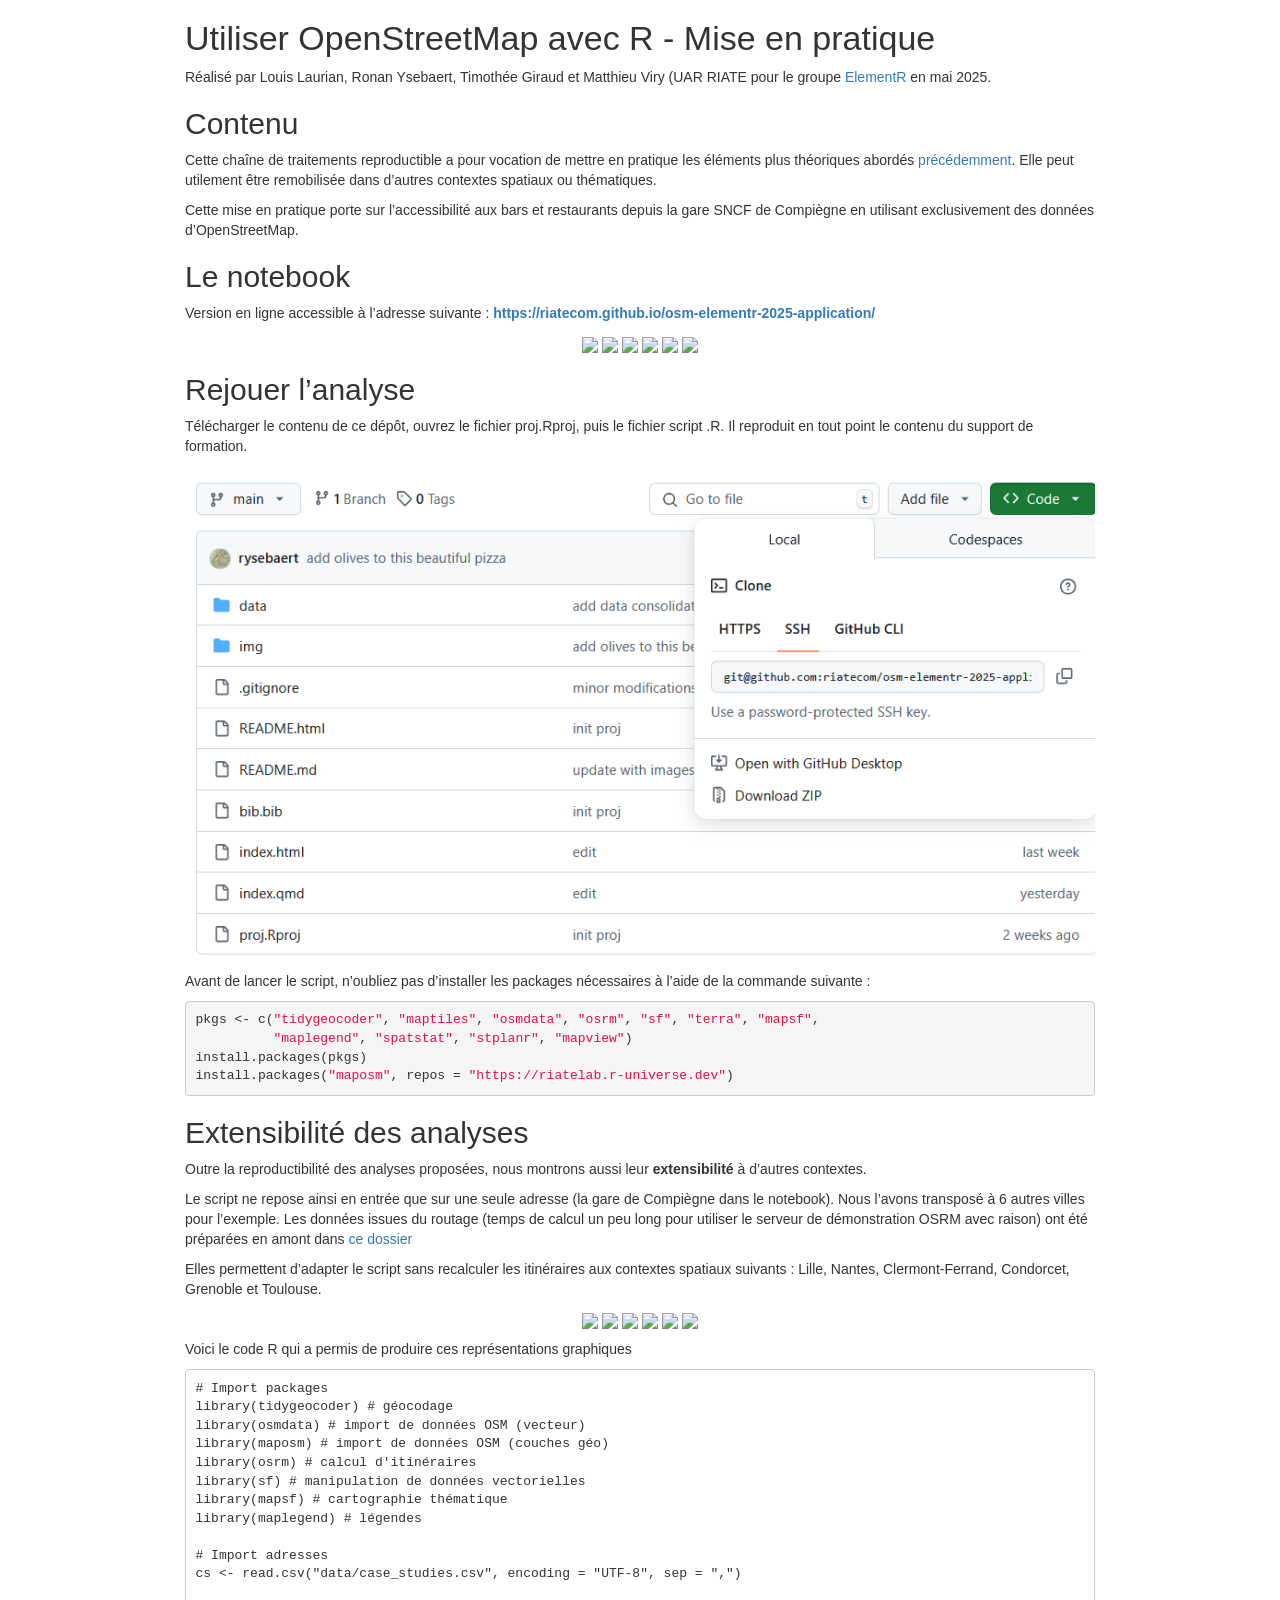
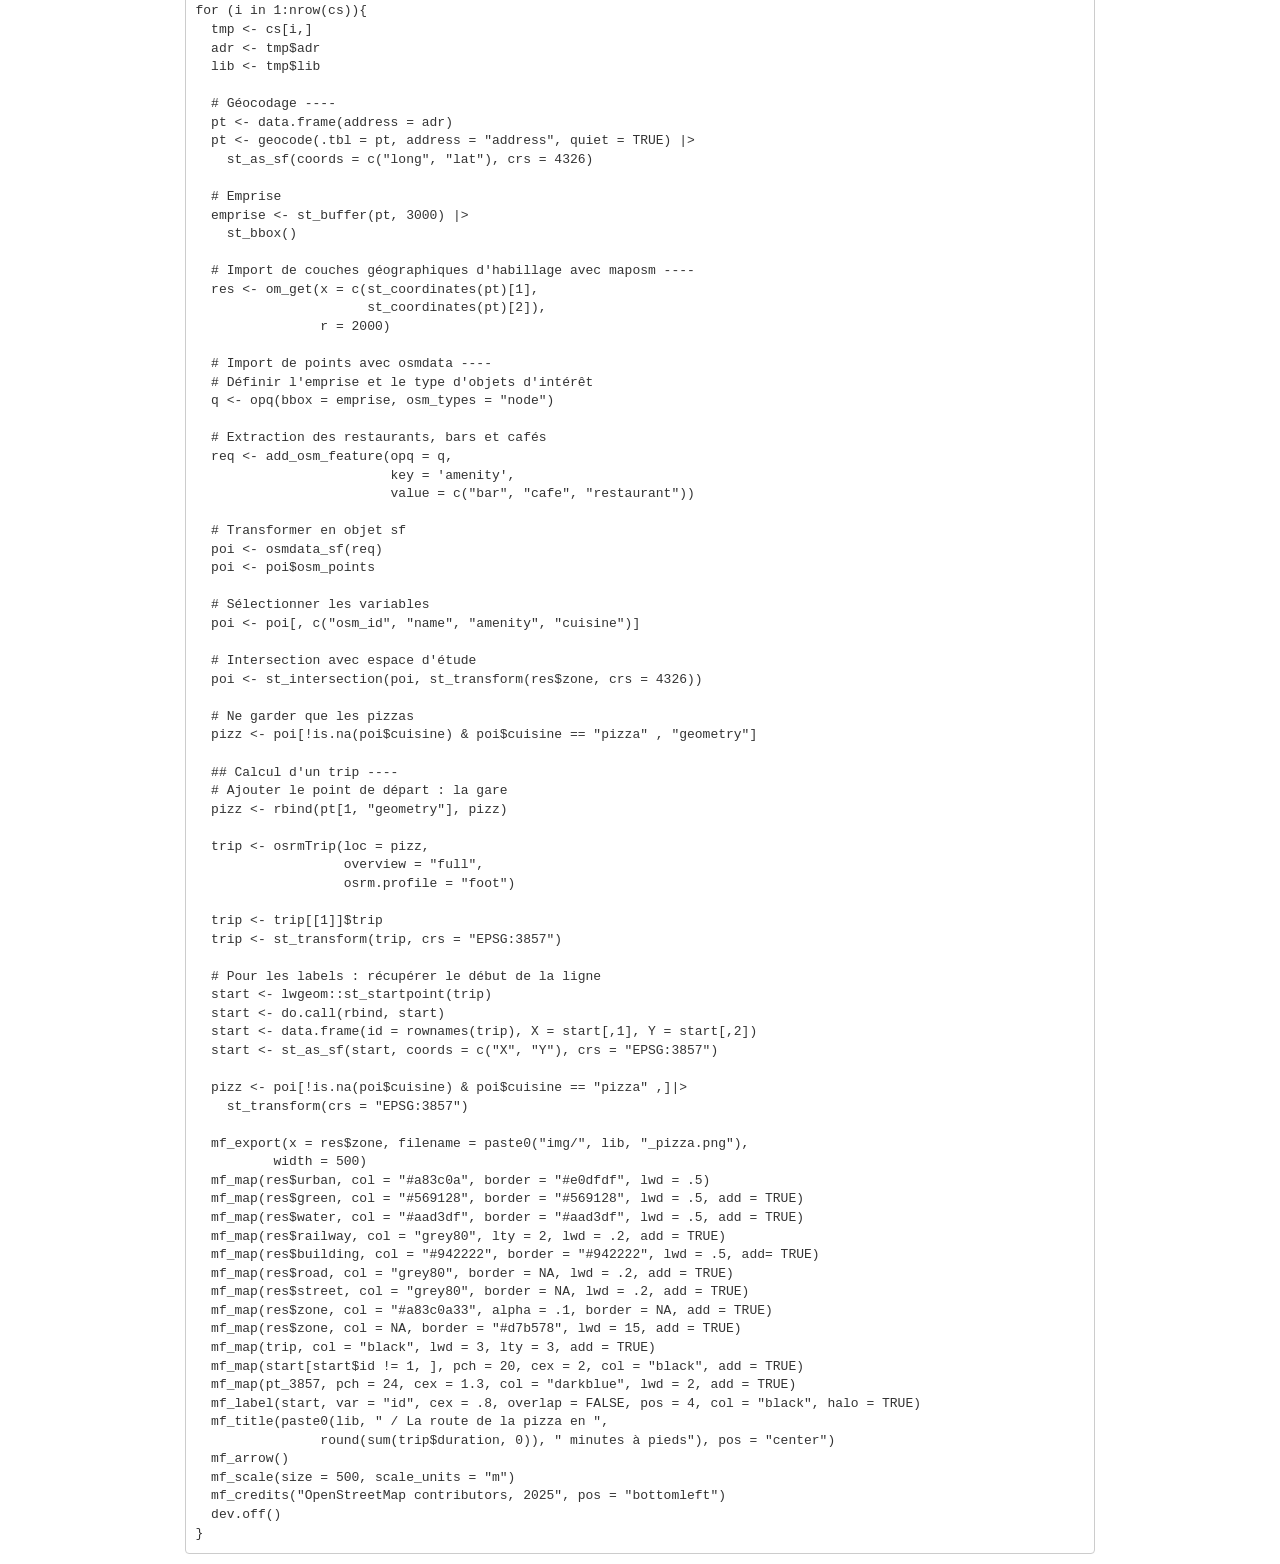
==== commit 45db6214: "dernières retouches" ====
--- a/README.html
+++ b/README.html
@@ -372,13 +372,13 @@
 <p>Version en ligne accessible à l’adresse suivante : <strong><a href="https://riatecom.github.io/osm-elementr-2025-application/">https://riatecom.github.io/osm-elementr-2025-application/</a></strong></p>
 <div align="center">
 <p><a href="Aménités gustatives à Compiègne">
-<img role="img" src="data:text/html; charset=utf-8;charset=utf-8,%0A%0A%0A%0A%0A%0A%3C%21DOCTYPE%20html%3E%0A%3Chtml%0A%20%20lang%3D%22en%22%0A%20%20%0A%20%20data%2Dcolor%2Dmode%3D%22auto%22%20data%2Dlight%2Dtheme%3D%22light%22%20data%2Ddark%2Dtheme%3D%22dark%22%0A%20%20data%2Da11y%2Danimated%2Dimages%3D%22system%22%20data%2Da11y%2Dlink%2Dunderlines%3D%22true%22%0A%20%20%0A%20%20%3E%0A%0A%0A%0A%20%20%3Chead%3E%0A%20%20%20%20%3Cmeta%20charset%3D%22utf%2D8%22%3E%0A%20%20%3Clink%20rel%3D%22dns%2Dprefetch%22%20href%3D%22https%3A%2F%2Fgithub%2Egithubassets%2Ecom%22%3E%0A%20%20%3Clink%20rel%3D%22dns%2Dprefetch%22%20href%3D%22https%3A%2F%2Favatars%2Egithubusercontent%2Ecom%22%3E%0A%20%20%3Clink%20rel%3D%22dns%2Dprefetch%22%20href%3D%22https%3A%2F%2Fgithub%2Dcloud%2Es3%2Eamazonaws%2Ecom%22%3E%0A%20%20%3Clink%20rel%3D%22dns%2Dprefetch%22%20href%3D%22https%3A%2F%2Fuser%2Dimages%2Egithubusercontent%2Ecom%2F%22%3E%0A%20%20%3Clink%20rel%3D%22preconnect%22%20href%3D%22https%3A%2F%2Fgithub%2Egithubassets%2Ecom%22%20crossorigin%3E%0A%20%20%3Clink%20rel%3D%22preconnect%22%20href%3D%22https%3A%2F%2Favatars%2Egithubusercontent%2Ecom%22%3E%0A%0A%20%20%0A%0A%0A%20%20%3Clink%20crossorigin%3D%22anonymous%22%20media%3D%22all%22%20rel%3D%22stylesheet%22%20href%3D%22https%3A%2F%2Fgithub%2Egithubassets%2Ecom%2Fassets%2Flight%2D74231a1f3bbb%2Ecss%22%20%2F%3E%3Clink%20crossorigin%3D%22anonymous%22%20media%3D%22all%22%20rel%3D%22stylesheet%22%20href%3D%22https%3A%2F%2Fgithub%2Egithubassets%2Ecom%2Fassets%2Flight%5Fhigh%5Fcontrast%2D83beb16e0ecf%2Ecss%22%20%2F%3E%3Clink%20crossorigin%3D%22anonymous%22%20media%3D%22all%22%20rel%3D%22stylesheet%22%20href%3D%22https%3A%2F%2Fgithub%2Egithubassets%2Ecom%2Fassets%2Fdark%2D8a995f0bacd4%2Ecss%22%20%2F%3E%3Clink%20crossorigin%3D%22anonymous%22%20media%3D%22all%22%20rel%3D%22stylesheet%22%20href%3D%22https%3A%2F%2Fgithub%2Egithubassets%2Ecom%2Fassets%2Fdark%5Fhigh%5Fcontrast%2D9ac301c3ebe5%2Ecss%22%20%2F%3E%3Clink%20data%2Dcolor%2Dtheme%3D%22light%22%20crossorigin%3D%22anonymous%22%20media%3D%22all%22%20rel%3D%22stylesheet%22%20data%2Dhref%3D%22https%3A%2F%2Fgithub%2Egithubassets%2Ecom%2Fassets%2Flight%2D74231a1f3bbb%2Ecss%22%20%2F%3E%3Clink%20data%2Dcolor%2Dtheme%3D%22light%5Fhigh%5Fcontrast%22%20crossorigin%3D%22anonymous%22%20media%3D%22all%22%20rel%3D%22stylesheet%22%20data%2Dhref%3D%22https%3A%2F%2Fgithub%2Egithubassets%2Ecom%2Fassets%2Flight%5Fhigh%5Fcontrast%2D83beb16e0ecf%2Ecss%22%20%2F%3E%3Clink%20data%2Dcolor%2Dtheme%3D%22light%5Fcolorblind%22%20crossorigin%3D%22anonymous%22%20media%3D%22all%22%20rel%3D%22stylesheet%22%20data%2Dhref%3D%22https%3A%2F%2Fgithub%2Egithubassets%2Ecom%2Fassets%2Flight%5Fcolorblind%2Df91b0f603451%2Ecss%22%20%2F%3E%3Clink%20data%2Dcolor%2Dtheme%3D%22light%5Fcolorblind%5Fhigh%5Fcontrast%22%20crossorigin%3D%22anonymous%22%20media%3D%22all%22%20rel%3D%22stylesheet%22%20data%2Dhref%3D%22https%3A%2F%2Fgithub%2Egithubassets%2Ecom%2Fassets%2Flight%5Fcolorblind%5Fhigh%5Fcontrast%2D5aebfa54b215%2Ecss%22%20%2F%3E%3Clink%20data%2Dcolor%2Dtheme%3D%22light%5Ftritanopia%22%20crossorigin%3D%22anonymous%22%20media%3D%22all%22%20rel%3D%22stylesheet%22%20data%2Dhref%3D%22https%3A%2F%2Fgithub%2Egithubassets%2Ecom%2Fassets%2Flight%5Ftritanopia%2D6e122dab64fc%2Ecss%22%20%2F%3E%3Clink%20data%2Dcolor%2Dtheme%3D%22light%5Ftritanopia%5Fhigh%5Fcontrast%22%20crossorigin%3D%22anonymous%22%20media%3D%22all%22%20rel%3D%22stylesheet%22%20data%2Dhref%3D%22https%3A%2F%2Fgithub%2Egithubassets%2Ecom%2Fassets%2Flight%5Ftritanopia%5Fhigh%5Fcontrast%2Db32664e28b79%2Ecss%22%20%2F%3E%3Clink%20data%2Dcolor%2Dtheme%3D%22dark%22%20crossorigin%3D%22anonymous%22%20media%3D%22all%22%20rel%3D%22stylesheet%22%20data%2Dhref%3D%22https%3A%2F%2Fgithub%2Egithubassets%2Ecom%2Fassets%2Fdark%2D8a995f0bacd4%2Ecss%22%20%2F%3E%3Clink%20data%2Dcolor%2Dtheme%3D%22dark%5Fhigh%5Fcontrast%22%20crossorigin%3D%22anonymous%22%20media%3D%22all%22%20rel%3D%22stylesheet%22%20data%2Dhref%3D%22https%3A%2F%2Fgithub%2Egithubassets%2Ecom%2Fassets%2Fdark%5Fhigh%5Fcontrast%2D9ac301c3ebe5%2Ecss%22%20%2F%3E%3Clink%20data%2Dcolor%2Dtheme%3D%22dark%5Fcolorblind%22%20crossorigin%3D%22anonymous%22%20media%3D%22all%22%20rel%3D%22stylesheet%22%20data%2Dhref%3D%22https%3A%2F%2Fgithub%2Egithubassets%2Ecom%2Fassets%2Fdark%5Fcolorblind%2Dcd826e8636dc%2Ecss%22%20%2F%3E%3Clink%20data%2Dcolor%2Dtheme%3D%22dark%5Fcolorblind%5Fhigh%5Fcontrast%22%20crossorigin%3D%22anonymous%22%20media%3D%22all%22%20rel%3D%22stylesheet%22%20data%2Dhref%3D%22https%3A%2F%2Fgithub%2Egithubassets%2Ecom%2Fassets%2Fdark%5Fcolorblind%5Fhigh%5Fcontrast%2D131d53fe187c%2Ecss%22%20%2F%3E%3Clink%20data%2Dcolor%2Dtheme%3D%22dark%5Ftritanopia%22%20crossorigin%3D%22anonymous%22%20media%3D%22all%22%20rel%3D%22stylesheet%22%20data%2Dhref%3D%22https%3A%2F%2Fgithub%2Egithubassets%2Ecom%2Fassets%2Fdark%5Ftritanopia%2D18119e682df0%2Ecss%22%20%2F%3E%3Clink%20data%2Dcolor%2Dtheme%3D%22dark%5Ftritanopia%5Fhigh%5Fcontrast%22%20crossorigin%3D%22anonymous%22%20media%3D%22all%22%20rel%3D%22stylesheet%22%20data%2Dhref%3D%22https%3A%2F%2Fgithub%2Egithubassets%2Ecom%2Fassets%2Fdark%5Ftritanopia%5Fhigh%5Fcontrast%2D63c0358957ba%2Ecss%22%20%2F%3E%3Clink%20data%2Dcolor%2Dtheme%3D%22dark%5Fdimmed%22%20crossorigin%3D%22anonymous%22%20media%3D%22all%22%20rel%3D%22stylesheet%22%20data%2Dhref%3D%22https%3A%2F%2Fgithub%2Egithubassets%2Ecom%2Fassets%2Fdark%5Fdimmed%2Df37fb7684b1f%2Ecss%22%20%2F%3E%3Clink%20data%2Dcolor%2Dtheme%3D%22dark%5Fdimmed%5Fhigh%5Fcontrast%22%20crossorigin%3D%22anonymous%22%20media%3D%22all%22%20rel%3D%22stylesheet%22%20data%2Dhref%3D%22https%3A%2F%2Fgithub%2Egithubassets%2Ecom%2Fassets%2Fdark%5Fdimmed%5Fhigh%5Fcontrast%2D8f371c75debd%2Ecss%22%20%2F%3E%0A%0A%20%20%20%20%3Clink%20crossorigin%3D%22anonymous%22%20media%3D%22all%22%20rel%3D%22stylesheet%22%20href%3D%22https%3A%2F%2Fgithub%2Egithubassets%2Ecom%2Fassets%2Fprimer%2Dprimitives%2D225433424a87%2Ecss%22%20%2F%3E%0A%20%20%20%20%3Clink%20crossorigin%3D%22anonymous%22%20media%3D%22all%22%20rel%3D%22stylesheet%22%20href%3D%22https%3A%2F%2Fgithub%2Egithubassets%2Ecom%2Fassets%2Fprimer%2Dcba26849680f%2Ecss%22%20%2F%3E%0A%20%20%20%20%3Clink%20crossorigin%3D%22anonymous%22%20media%3D%22all%22%20rel%3D%22stylesheet%22%20href%3D%22https%3A%2F%2Fgithub%2Egithubassets%2Ecom%2Fassets%2Fglobal%2Dd579beef0491%2Ecss%22%20%2F%3E%0A%20%20%20%20%3Clink%20crossorigin%3D%22anonymous%22%20media%3D%22all%22%20rel%3D%22stylesheet%22%20href%3D%22https%3A%2F%2Fgithub%2Egithubassets%2Ecom%2Fassets%2Fgithub%2D86c50480e726%2Ecss%22%20%2F%3E%0A%20%20%3Clink%20crossorigin%3D%22anonymous%22%20media%3D%22all%22%20rel%3D%22stylesheet%22%20href%3D%22https%3A%2F%2Fgithub%2Egithubassets%2Ecom%2Fassets%2Frepository%2D4fce88777fa8%2Ecss%22%20%2F%3E%0A%3Clink%20crossorigin%3D%22anonymous%22%20media%3D%22all%22%20rel%3D%22stylesheet%22%20href%3D%22https%3A%2F%2Fgithub%2Egithubassets%2Ecom%2Fassets%2Fcode%2D177d21388df8%2Ecss%22%20%2F%3E%0A%0A%20%20%0A%0A%0A%20%20%3Cscript%20type%3D%22application%2Fjson%22%20id%3D%22client%2Denv%22%3E%7B%22locale%22%3A%22en%22%2C%22featureFlags%22%3A%5B%22alternate%5Fuser%5Fconfig%5Frepo%22%2C%22api%5Finsights%5Fshow%5Fmissing%5Fdata%5Fbanner%22%2C%22codespaces%5Fprebuild%5Fregion%5Ftarget%5Fupdate%22%2C%22contentful%5Flp%5Fflex%5Ffeatures%5Factions%22%2C%22contentful%5Flp%5Fflex%5Ffeatures%5Fcode%5Freview%22%2C%22contentful%5Flp%5Fflex%5Ffeatures%5Fcode%5Fsearch%22%2C%22contentful%5Flp%5Fflex%5Ffeatures%5Fcodespaces%22%2C%22contentful%5Flp%5Fflex%5Ffeatures%5Fdiscussions%22%2C%22contentful%5Flp%5Fflex%5Ffeatures%5Fissues%22%2C%22contentful%5Flp%5Ffootnotes%22%2C%22copilot%5Fchat%5Fcustom%5Finstructions%22%2C%22copilot%5Fchat%5Frepo%5Fcustom%5Finstructions%5Fpreview%22%2C%22copilot%5Fchat%5Fvision%5Fin%5Fclaude%22%2C%22copilot%5Fduplicate%5Fthread%22%2C%22copilot%5Ffree%5Fto%5Fpaid%5Ftelem%22%2C%22copilot%5Fimmersive%5Fissue%5Fpreview%22%2C%22copilot%5Fnew%5Fimmersive%5Freferences%5Fui%22%2C%22copilot%5Fno%5Ffloating%5Fbutton%22%2C%22copilot%5Fread%5Fshared%5Fconversation%22%2C%22copilot%5Ftask%5Foriented%5Fassistive%5Fprompts%22%2C%22copilot%5Ftopics%5Fas%5Freferences%22%2C%22copilot%5Fui%5Frefs%22%2C%22direct%5Fto%5Fsalesforce%22%2C%22dotcom%5Fchat%5Fclient%5Fside%5Fskills%22%2C%22ghost%5Fpilot%5Fconfidence%5Ftruncation%5F25%22%2C%22ghost%5Fpilot%5Fconfidence%5Ftruncation%5F40%22%2C%22github%5Fmodels%5Fo3%5Fmini%5Fstreaming%22%2C%22insert%5Fbefore%5Fpatch%22%2C%22issues%5Fdashboard%5Fno%5Fredirects%22%2C%22issues%5Freact%5Fblur%5Fitem%5Fpicker%5Fon%5Fclose%22%2C%22issues%5Freact%5Fcreate%5Fmilestone%22%2C%22issues%5Freact%5Fdashboard%5Fsave%5Fquery%5Frefresh%22%2C%22issues%5Freact%5Fprohibit%5Ftitle%5Ffallback%22%2C%22issues%5Freact%5Fremove%5Fplaceholders%22%2C%22lifecycle%5Flabel%5Fname%5Fupdates%22%2C%22link%5Fcontact%5Fsales%5Fswp%5Fmarketo%22%2C%22marketing%5Fpages%5Fsearch%5Fexplore%5Fprovider%22%2C%22memex%5Fmwl%5Ffilter%5Ffield%5Fdelimiter%22%2C%22nonreporting%5Frelay%5Fgraphql%5Fstatus%5Fcodes%22%2C%22primer%5Freact%5Fcss%5Fmodules%5Fga%22%2C%22primer%5Freact%5Fselect%5Fpanel%5Fwith%5Fmodern%5Faction%5Flist%22%2C%22remove%5Fchild%5Fpatch%22%2C%22sample%5Fnetwork%5Fconn%5Ftype%22%2C%22site%5Fproxima%5Faustralia%5Fupdate%22%2C%22swp%5Fenterprise%5Fcontact%5Fform%22%2C%22use%5Fpaginated%5Frepo%5Fpicker%5Fcost%5Fcenter%5Fform%22%2C%22viewscreen%5Fsandbox%22%5D%7D%3C%2Fscript%3E%0A%3Cscript%20crossorigin%3D%22anonymous%22%20defer%3D%22defer%22%20type%3D%22application%2Fjavascript%22%20src%3D%22https%3A%2F%2Fgithub%2Egithubassets%2Ecom%2Fassets%2Fwp%2Druntime%2D5851fe3b9573%2Ejs%22%3E%3C%2Fscript%3E%0A%3Cscript%20crossorigin%3D%22anonymous%22%20defer%3D%22defer%22%20type%3D%22application%2Fjavascript%22%20src%3D%22https%3A%2F%2Fgithub%2Egithubassets%2Ecom%2Fassets%2Fvendors%2Dnode%5Fmodules%5Foddbird%5Fpopover%2Dpolyfill%5Fdist%5Fpopover%2Dfn%5Fjs%2D81211bd82278%2Ejs%22%3E%3C%2Fscript%3E%0A%3Cscript%20crossorigin%3D%22anonymous%22%20defer%3D%22defer%22%20type%3D%22application%2Fjavascript%22%20src%3D%22https%3A%2F%2Fgithub%2Egithubassets%2Ecom%2Fassets%2Fvendors%2Dnode%5Fmodules%5Fgithub%5Fmini%2Dthrottle%5Fdist%5Findex%5Fjs%2Dnode%5Fmodules%5Fstacktrace%2Dparser%5Fdist%5Fs%2D1d3d52%2D4be8ffe9a34a%2Ejs%22%3E%3C%2Fscript%3E%0A%3Cscript%20crossorigin%3D%22anonymous%22%20defer%3D%22defer%22%20type%3D%22application%2Fjavascript%22%20src%3D%22https%3A%2F%2Fgithub%2Egithubassets%2Ecom%2Fassets%2Fui%5Fpackages%5Ffailbot%5Ffailbot%5Fts%2Df0df83c858f4%2Ejs%22%3E%3C%2Fscript%3E%0A%3Cscript%20crossorigin%3D%22anonymous%22%20defer%3D%22defer%22%20type%3D%22application%2Fjavascript%22%20src%3D%22https%3A%2F%2Fgithub%2Egithubassets%2Ecom%2Fassets%2Fenvironment%2D52b28983c9e4%2Ejs%22%3E%3C%2Fscript%3E%0A%3Cscript%20crossorigin%3D%22anonymous%22%20defer%3D%22defer%22%20type%3D%22application%2Fjavascript%22%20src%3D%22https%3A%2F%2Fgithub%2Egithubassets%2Ecom%2Fassets%2Fvendors%2Dnode%5Fmodules%5Fprimer%5Fbehaviors%5Fdist%5Fesm%5Findex%5Fmjs%2D0dbb79f97f8f%2Ejs%22%3E%3C%2Fscript%3E%0A%3Cscript%20crossorigin%3D%22anonymous%22%20defer%3D%22defer%22%20type%3D%22application%2Fjavascript%22%20src%3D%22https%3A%2F%2Fgithub%2Egithubassets%2Ecom%2Fassets%2Fvendors%2Dnode%5Fmodules%5Fgithub%5Fselector%2Dobserver%5Fdist%5Findex%5Fesm%5Fjs%2Df690fd9ae3d5%2Ejs%22%3E%3C%2Fscript%3E%0A%3Cscript%20crossorigin%3D%22anonymous%22%20defer%3D%22defer%22%20type%3D%22application%2Fjavascript%22%20src%3D%22https%3A%2F%2Fgithub%2Egithubassets%2Ecom%2Fassets%2Fvendors%2Dnode%5Fmodules%5Fgithub%5Frelative%2Dtime%2Delement%5Fdist%5Findex%5Fjs%2Dfd884d19bf73%2Ejs%22%3E%3C%2Fscript%3E%0A%3Cscript%20crossorigin%3D%22anonymous%22%20defer%3D%22defer%22%20type%3D%22application%2Fjavascript%22%20src%3D%22https%3A%2F%2Fgithub%2Egithubassets%2Ecom%2Fassets%2Fvendors%2Dnode%5Fmodules%5Fgithub%5Fauto%2Dcomplete%2Delement%5Fdist%5Findex%5Fjs%2Dnode%5Fmodules%5Fgithub%5Fcatalyst%5F%2D8e9f78%2Da90ac05d2469%2Ejs%22%3E%3C%2Fscript%3E%0A%3Cscript%20crossorigin%3D%22anonymous%22%20defer%3D%22defer%22%20type%3D%22application%2Fjavascript%22%20src%3D%22https%3A%2F%2Fgithub%2Egithubassets%2Ecom%2Fassets%2Fvendors%2Dnode%5Fmodules%5Fgithub%5Ftext%2Dexpander%2Delement%5Fdist%5Findex%5Fjs%2D78748950cb0c%2Ejs%22%3E%3C%2Fscript%3E%0A%3Cscript%20crossorigin%3D%22anonymous%22%20defer%3D%22defer%22%20type%3D%22application%2Fjavascript%22%20src%3D%22https%3A%2F%2Fgithub%2Egithubassets%2Ecom%2Fassets%2Fvendors%2Dnode%5Fmodules%5Fgithub%5Ffilter%2Dinput%2Delement%5Fdist%5Findex%5Fjs%2Dnode%5Fmodules%5Fgithub%5Fremote%2Dinp%2Dd8c643%2Df5192902810f%2Ejs%22%3E%3C%2Fscript%3E%0A%3Cscript%20crossorigin%3D%22anonymous%22%20defer%3D%22defer%22%20type%3D%22application%2Fjavascript%22%20src%3D%22https%3A%2F%2Fgithub%2Egithubassets%2Ecom%2Fassets%2Fvendors%2Dnode%5Fmodules%5Fgithub%5Fmarkdown%2Dtoolbar%2Delement%5Fdist%5Findex%5Fjs%2Dceef33f593fa%2Ejs%22%3E%3C%2Fscript%3E%0A%3Cscript%20crossorigin%3D%22anonymous%22%20defer%3D%22defer%22%20type%3D%22application%2Fjavascript%22%20src%3D%22https%3A%2F%2Fgithub%2Egithubassets%2Ecom%2Fassets%2Fvendors%2Dnode%5Fmodules%5Fgithub%5Fmini%2Dthrottle%5Fdist%5Findex%5Fjs%2Dnode%5Fmodules%5Fgithub%5Fcombobox%2Dnav%5Fdist%2D97536f%2D0a0158d4c78e%2Ejs%22%3E%3C%2Fscript%3E%0A%3Cscript%20crossorigin%3D%22anonymous%22%20defer%3D%22defer%22%20type%3D%22application%2Fjavascript%22%20src%3D%22https%3A%2F%2Fgithub%2Egithubassets%2Ecom%2Fassets%2Fvendors%2Dnode%5Fmodules%5Fgithub%5Ffile%2Dattachment%2Delement%5Fdist%5Findex%5Fjs%2Dnode%5Fmodules%5Fprimer%5Fview%2Dco%2D63644b%2D651d754865e9%2Ejs%22%3E%3C%2Fscript%3E%0A%3Cscript%20crossorigin%3D%22anonymous%22%20defer%3D%22defer%22%20type%3D%22application%2Fjavascript%22%20src%3D%22https%3A%2F%2Fgithub%2Egithubassets%2Ecom%2Fassets%2Fgithub%2Delements%2Dd1df178186fc%2Ejs%22%3E%3C%2Fscript%3E%0A%3Cscript%20crossorigin%3D%22anonymous%22%20defer%3D%22defer%22%20type%3D%22application%2Fjavascript%22%20src%3D%22https%3A%2F%2Fgithub%2Egithubassets%2Ecom%2Fassets%2Felement%2Dregistry%2D356cb01b6c31%2Ejs%22%3E%3C%2Fscript%3E%0A%3Cscript%20crossorigin%3D%22anonymous%22%20defer%3D%22defer%22%20type%3D%22application%2Fjavascript%22%20src%3D%22https%3A%2F%2Fgithub%2Egithubassets%2Ecom%2Fassets%2Fvendors%2Dnode%5Fmodules%5Fbraintree%5Fbrowser%2Ddetection%5Fdist%5Fbrowser%2Ddetection%5Fjs%2Dnode%5Fmodules%5Fgithu%2Dbb80ec%2D72267f4e3ff9%2Ejs%22%3E%3C%2Fscript%3E%0A%3Cscript%20crossorigin%3D%22anonymous%22%20defer%3D%22defer%22%20type%3D%22application%2Fjavascript%22%20src%3D%22https%3A%2F%2Fgithub%2Egithubassets%2Ecom%2Fassets%2Fvendors%2Dnode%5Fmodules%5Flit%2Dhtml%5Flit%2Dhtml%5Fjs%2Dbe8cb88f481b%2Ejs%22%3E%3C%2Fscript%3E%0A%3Cscript%20crossorigin%3D%22anonymous%22%20defer%3D%22defer%22%20type%3D%22application%2Fjavascript%22%20src%3D%22https%3A%2F%2Fgithub%2Egithubassets%2Ecom%2Fassets%2Fvendors%2Dnode%5Fmodules%5Fmorphdom%5Fdist%5Fmorphdom%2Desm%5Fjs%2D0c08218c7d5f%2Ejs%22%3E%3C%2Fscript%3E%0A%3Cscript%20crossorigin%3D%22anonymous%22%20defer%3D%22defer%22%20type%3D%22application%2Fjavascript%22%20src%3D%22https%3A%2F%2Fgithub%2Egithubassets%2Ecom%2Fassets%2Fvendors%2Dnode%5Fmodules%5Ffzy%5Fjs%5Findex%5Fjs%2Dnode%5Fmodules%5Fgithub%5Fpaste%2Dmarkdown%5Fdist%5Findex%5Fjs%2D6c00013a3dc4%2Ejs%22%3E%3C%2Fscript%3E%0A%3Cscript%20crossorigin%3D%22anonymous%22%20defer%3D%22defer%22%20type%3D%22application%2Fjavascript%22%20src%3D%22https%3A%2F%2Fgithub%2Egithubassets%2Ecom%2Fassets%2Fvendors%2Dnode%5Fmodules%5Fgithub%5Fturbo%5Fdist%5Fturbo%5Fes2017%2Desm%5Fjs%2Da03ee12d659a%2Ejs%22%3E%3C%2Fscript%3E%0A%3Cscript%20crossorigin%3D%22anonymous%22%20defer%3D%22defer%22%20type%3D%22application%2Fjavascript%22%20src%3D%22https%3A%2F%2Fgithub%2Egithubassets%2Ecom%2Fassets%2Fvendors%2Dnode%5Fmodules%5Fgithub%5Fremote%2Dform%5Fdist%5Findex%5Fjs%2Dnode%5Fmodules%5Fdelegated%2Devents%5Fdist%5Finde%2D893f9f%2Db6294cf703b7%2Ejs%22%3E%3C%2Fscript%3E%0A%3Cscript%20crossorigin%3D%22anonymous%22%20defer%3D%22defer%22%20type%3D%22application%2Fjavascript%22%20src%3D%22https%3A%2F%2Fgithub%2Egithubassets%2Ecom%2Fassets%2Fvendors%2Dnode%5Fmodules%5Fcolor%2Dconvert%5Findex%5Fjs%2De3180fe3bcb3%2Ejs%22%3E%3C%2Fscript%3E%0A%3Cscript%20crossorigin%3D%22anonymous%22%20defer%3D%22defer%22%20type%3D%22application%2Fjavascript%22%20src%3D%22https%3A%2F%2Fgithub%2Egithubassets%2Ecom%2Fassets%2Fvendors%2Dnode%5Fmodules%5Fgithub%5Fquote%2Dselection%5Fdist%5Findex%5Fjs%2Dnode%5Fmodules%5Fgithub%5Fsession%2Dresume%5F%2Dc1aa61%2D97c8ff49bc41%2Ejs%22%3E%3C%2Fscript%3E%0A%3Cscript%20crossorigin%3D%22anonymous%22%20defer%3D%22defer%22%20type%3D%22application%2Fjavascript%22%20src%3D%22https%3A%2F%2Fgithub%2Egithubassets%2Ecom%2Fassets%2Fui%5Fpackages%5Fupdatable%2Dcontent%5Fupdatable%2Dcontent%5Fts%2D7efd581e59ae%2Ejs%22%3E%3C%2Fscript%3E%0A%3Cscript%20crossorigin%3D%22anonymous%22%20defer%3D%22defer%22%20type%3D%22application%2Fjavascript%22%20src%3D%22https%3A%2F%2Fgithub%2Egithubassets%2Ecom%2Fassets%2Fapp%5Fassets%5Fmodules%5Fgithub%5Fbehaviors%5Ftask%2Dlist%5Fts%2Dapp%5Fassets%5Fmodules%5Fgithub%5Fsso%5Fts%2Dui%5Fpackages%2D900dde%2Dff000d819b6e%2Ejs%22%3E%3C%2Fscript%3E%0A%3Cscript%20crossorigin%3D%22anonymous%22%20defer%3D%22defer%22%20type%3D%22application%2Fjavascript%22%20src%3D%22https%3A%2F%2Fgithub%2Egithubassets%2Ecom%2Fassets%2Fapp%5Fassets%5Fmodules%5Fgithub%5Fsticky%2Dscroll%2Dinto%2Dview%5Fts%2D3e000c5d31a9%2Ejs%22%3E%3C%2Fscript%3E%0A%3Cscript%20crossorigin%3D%22anonymous%22%20defer%3D%22defer%22%20type%3D%22application%2Fjavascript%22%20src%3D%22https%3A%2F%2Fgithub%2Egithubassets%2Ecom%2Fassets%2Fapp%5Fassets%5Fmodules%5Fgithub%5Fbehaviors%5Fajax%2Derror%5Fts%2Dapp%5Fassets%5Fmodules%5Fgithub%5Fbehaviors%5Finclude%2Dd0d0a6%2D7cc66dc86dd7%2Ejs%22%3E%3C%2Fscript%3E%0A%3Cscript%20crossorigin%3D%22anonymous%22%20defer%3D%22defer%22%20type%3D%22application%2Fjavascript%22%20src%3D%22https%3A%2F%2Fgithub%2Egithubassets%2Ecom%2Fassets%2Fapp%5Fassets%5Fmodules%5Fgithub%5Fbehaviors%5Fcommenting%5Fedit%5Fts%2Dapp%5Fassets%5Fmodules%5Fgithub%5Fbehaviors%5Fht%2D83c235%2D4bcbbbfbe1d4%2Ejs%22%3E%3C%2Fscript%3E%0A%3Cscript%20crossorigin%3D%22anonymous%22%20defer%3D%22defer%22%20type%3D%22application%2Fjavascript%22%20src%3D%22https%3A%2F%2Fgithub%2Egithubassets%2Ecom%2Fassets%2Fbehaviors%2D3dd337adb154%2Ejs%22%3E%3C%2Fscript%3E%0A%3Cscript%20crossorigin%3D%22anonymous%22%20defer%3D%22defer%22%20type%3D%22application%2Fjavascript%22%20src%3D%22https%3A%2F%2Fgithub%2Egithubassets%2Ecom%2Fassets%2Fvendors%2Dnode%5Fmodules%5Fdelegated%2Devents%5Fdist%5Findex%5Fjs%2Dnode%5Fmodules%5Fgithub%5Fcatalyst%5Flib%5Findex%5Fjs%2Dea8eaa%2Dae0dbe787ad8%2Ejs%22%3E%3C%2Fscript%3E%0A%3Cscript%20crossorigin%3D%22anonymous%22%20defer%3D%22defer%22%20type%3D%22application%2Fjavascript%22%20src%3D%22https%3A%2F%2Fgithub%2Egithubassets%2Ecom%2Fassets%2Fnotifications%2Dglobal%2Dc7f070909f43%2Ejs%22%3E%3C%2Fscript%3E%0A%3Cscript%20crossorigin%3D%22anonymous%22%20defer%3D%22defer%22%20type%3D%22application%2Fjavascript%22%20src%3D%22https%3A%2F%2Fgithub%2Egithubassets%2Ecom%2Fassets%2Fvendors%2Dnode%5Fmodules%5Fgithub%5Fmini%2Dthrottle%5Fdist%5Findex%5Fjs%2Dnode%5Fmodules%5Fgithub%5Fcatalyst%5Flib%5Finde%2Ddbbea9%2D4adcaf6c1c40%2Ejs%22%3E%3C%2Fscript%3E%0A%3Cscript%20crossorigin%3D%22anonymous%22%20defer%3D%22defer%22%20type%3D%22application%2Fjavascript%22%20src%3D%22https%3A%2F%2Fgithub%2Egithubassets%2Ecom%2Fassets%2Fcode%2Dmenu%2D906f56af9b01%2Ejs%22%3E%3C%2Fscript%3E%0A%20%20%0A%20%20%3Cscript%20crossorigin%3D%22anonymous%22%20defer%3D%22defer%22%20type%3D%22application%2Fjavascript%22%20src%3D%22https%3A%2F%2Fgithub%2Egithubassets%2Ecom%2Fassets%2Fprimer%2Dreact%2D524df54ac6a7%2Ejs%22%3E%3C%2Fscript%3E%0A%3Cscript%20crossorigin%3D%22anonymous%22%20defer%3D%22defer%22%20type%3D%22application%2Fjavascript%22%20src%3D%22https%3A%2F%2Fgithub%2Egithubassets%2Ecom%2Fassets%2Freact%2Dcore%2De3e87865215e%2Ejs%22%3E%3C%2Fscript%3E%0A%3Cscript%20crossorigin%3D%22anonymous%22%20defer%3D%22defer%22%20type%3D%22application%2Fjavascript%22%20src%3D%22https%3A%2F%2Fgithub%2Egithubassets%2Ecom%2Fassets%2Freact%2Dlib%2D80430c87778a%2Ejs%22%3E%3C%2Fscript%3E%0A%3Cscript%20crossorigin%3D%22anonymous%22%20defer%3D%22defer%22%20type%3D%22application%2Fjavascript%22%20src%3D%22https%3A%2F%2Fgithub%2Egithubassets%2Ecom%2Fassets%2Focticons%2Dreact%2Dcf2f2ab8dab4%2Ejs%22%3E%3C%2Fscript%3E%0A%3Cscript%20crossorigin%3D%22anonymous%22%20defer%3D%22defer%22%20type%3D%22application%2Fjavascript%22%20src%3D%22https%3A%2F%2Fgithub%2Egithubassets%2Ecom%2Fassets%2Fvendors%2Dnode%5Fmodules%5Femotion%5Fis%2Dprop%2Dvalid%5Fdist%5Femotion%2Dis%2Dprop%2Dvalid%5Fesm%5Fjs%2Dnode%5Fmodules%5Femo%2Db1c483%2Dfc8b0fafeadf%2Ejs%22%3E%3C%2Fscript%3E%0A%3Cscript%20crossorigin%3D%22anonymous%22%20defer%3D%22defer%22%20type%3D%22application%2Fjavascript%22%20src%3D%22https%3A%2F%2Fgithub%2Egithubassets%2Ecom%2Fassets%2Fvendors%2Dnode%5Fmodules%5Fgithub%5Fcatalyst%5Flib%5Findex%5Fjs%2Dnode%5Fmodules%5Fprimer%5Flive%2Dregion%2Delement%5Fdis%2Db2aea6%2D22827f205bdc%2Ejs%22%3E%3C%2Fscript%3E%0A%3Cscript%20crossorigin%3D%22anonymous%22%20defer%3D%22defer%22%20type%3D%22application%2Fjavascript%22%20src%3D%22https%3A%2F%2Fgithub%2Egithubassets%2Ecom%2Fassets%2Fvendors%2Dnode%5Fmodules%5Fdompurify%5Fdist%5Fpurify%5Fes%5Fmjs%2Ddd1d3ea6a436%2Ejs%22%3E%3C%2Fscript%3E%0A%3Cscript%20crossorigin%3D%22anonymous%22%20defer%3D%22defer%22%20type%3D%22application%2Fjavascript%22%20src%3D%22https%3A%2F%2Fgithub%2Egithubassets%2Ecom%2Fassets%2Fvendors%2Dnode%5Fmodules%5Flodash%2Des%5F%5FStack%5Fjs%2Dnode%5Fmodules%5Flodash%2Des%5F%5FUint8Array%5Fjs%2Dnode%5Fmodules%5Fl%2D4faaa6%2D4a736fde5c2f%2Ejs%22%3E%3C%2Fscript%3E%0A%3Cscript%20crossorigin%3D%22anonymous%22%20defer%3D%22defer%22%20type%3D%22application%2Fjavascript%22%20src%3D%22https%3A%2F%2Fgithub%2Egithubassets%2Ecom%2Fassets%2Fvendors%2Dnode%5Fmodules%5Flodash%2Des%5FisEqual%5Fjs%2D92a85ab8c568%2Ejs%22%3E%3C%2Fscript%3E%0A%3Cscript%20crossorigin%3D%22anonymous%22%20defer%3D%22defer%22%20type%3D%22application%2Fjavascript%22%20src%3D%22https%3A%2F%2Fgithub%2Egithubassets%2Ecom%2Fassets%2Fvendors%2Dnode%5Fmodules%5Ftanstack%5Freact%2Dquery%5Fbuild%5Fmodern%5FqueryOptions%5Fjs%2Dnode%5Fmodules%5Freact%2Dint%2D52413b%2D80f4519d2f5a%2Ejs%22%3E%3C%2Fscript%3E%0A%3Cscript%20crossorigin%3D%22anonymous%22%20defer%3D%22defer%22%20type%3D%22application%2Fjavascript%22%20src%3D%22https%3A%2F%2Fgithub%2Egithubassets%2Ecom%2Fassets%2Fvendors%2Dnode%5Fmodules%5Ffocus%2Dvisible%5Fdist%5Ffocus%2Dvisible%5Fjs%2Dnode%5Fmodules%5Fgithub%5Fhydro%2Danalytics%2D%2De21ffd%2D3c9d2ac3e1ad%2Ejs%22%3E%3C%2Fscript%3E%0A%3Cscript%20crossorigin%3D%22anonymous%22%20defer%3D%22defer%22%20type%3D%22application%2Fjavascript%22%20src%3D%22https%3A%2F%2Fgithub%2Egithubassets%2Ecom%2Fassets%2Fui%5Fpackages%5Fdocument%2Dmetadata%5Fdocument%2Dmetadata%5Fts%2Dui%5Fpackages%5Fhistory%5Fhistory%5Fts%2Dui%5Fpackages%2D417c81%2D50b9bb07478c%2Ejs%22%3E%3C%2Fscript%3E%0A%3Cscript%20crossorigin%3D%22anonymous%22%20defer%3D%22defer%22%20type%3D%22application%2Fjavascript%22%20src%3D%22https%3A%2F%2Fgithub%2Egithubassets%2Ecom%2Fassets%2Fui%5Fpackages%5Fpaths%5Findex%5Fts%2Deb7c6f6e4f1e%2Ejs%22%3E%3C%2Fscript%3E%0A%3Cscript%20crossorigin%3D%22anonymous%22%20defer%3D%22defer%22%20type%3D%22application%2Fjavascript%22%20src%3D%22https%3A%2F%2Fgithub%2Egithubassets%2Ecom%2Fassets%2Fui%5Fpackages%5Fref%2Dselector%5FRefSelector%5Ftsx%2D1e80bf48ee34%2Ejs%22%3E%3C%2Fscript%3E%0A%3Cscript%20crossorigin%3D%22anonymous%22%20defer%3D%22defer%22%20type%3D%22application%2Fjavascript%22%20src%3D%22https%3A%2F%2Fgithub%2Egithubassets%2Ecom%2Fassets%2Fui%5Fpackages%5Fcommit%2Dattribution%5Findex%5Fts%2Dui%5Fpackages%5Fcommit%2Dchecks%2Dstatus%5Findex%5Fts%2Dui%5Fpackages%2D762eaa%2D9197e3677038%2Ejs%22%3E%3C%2Fscript%3E%0A%3Cscript%20crossorigin%3D%22anonymous%22%20defer%3D%22defer%22%20type%3D%22application%2Fjavascript%22%20src%3D%22https%3A%2F%2Fgithub%2Egithubassets%2Ecom%2Fassets%2Fui%5Fpackages%5Fdiffs%5Fdiff%2Dparts%5Fts%2D247e577e82a9%2Ejs%22%3E%3C%2Fscript%3E%0A%3Cscript%20crossorigin%3D%22anonymous%22%20defer%3D%22defer%22%20type%3D%22application%2Fjavascript%22%20src%3D%22https%3A%2F%2Fgithub%2Egithubassets%2Ecom%2Fassets%2Fui%5Fpackages%5Fapp%2Duuid%5Fapp%2Duuid%5Fts%2Dui%5Fpackages%5Frepos%2Dfile%2Dtree%2Dview%5Frepos%2Dfile%2Dtree%2Dview%5Fts%2Df5324d51924e%2Ejs%22%3E%3C%2Fscript%3E%0A%3Cscript%20crossorigin%3D%22anonymous%22%20defer%3D%22defer%22%20type%3D%22application%2Fjavascript%22%20src%3D%22https%3A%2F%2Fgithub%2Egithubassets%2Ecom%2Fassets%2Fui%5Fpackages%5Fcode%2Dview%2Dshared%5Fhooks%5Fuse%2Dcanonical%2Dobject%5Fts%2Dui%5Fpackages%5Fcode%2Dview%2Dshared%5Fhooks%2Dcd3541%2Dc2dbb2bef00d%2Ejs%22%3E%3C%2Fscript%3E%0A%3Cscript%20crossorigin%3D%22anonymous%22%20defer%3D%22defer%22%20type%3D%22application%2Fjavascript%22%20src%3D%22https%3A%2F%2Fgithub%2Egithubassets%2Ecom%2Fassets%2Fapp%5Fassets%5Fmodules%5Fgithub%5Fblob%2Danchor%5Fts%2Dui%5Fpackages%5Fcode%2Dnav%5Fcode%2Dnav%5Fts%2Dui%5Fpackages%5Ffilter%2D%2D8253c1%2D91468a3354f9%2Ejs%22%3E%3C%2Fscript%3E%0A%3Cscript%20crossorigin%3D%22anonymous%22%20defer%3D%22defer%22%20type%3D%22application%2Fjavascript%22%20src%3D%22https%3A%2F%2Fgithub%2Egithubassets%2Ecom%2Fassets%2Freact%2Dcode%2Dview%2Dca405d9b9881%2Ejs%22%3E%3C%2Fscript%3E%0A%3Clink%20crossorigin%3D%22anonymous%22%20media%3D%22all%22%20rel%3D%22stylesheet%22%20href%3D%22https%3A%2F%2Fgithub%2Egithubassets%2Ecom%2Fassets%2Fprimer%2Dreact%2E2f9d3a47a9867e947be7%2Emodule%2Ecss%22%20%2F%3E%0A%3Clink%20crossorigin%3D%22anonymous%22%20media%3D%22all%22%20rel%3D%22stylesheet%22%20href%3D%22https%3A%2F%2Fgithub%2Egithubassets%2Ecom%2Fassets%2Freact%2Dcode%2Dview%2Efa5be0397505b86dfa5f%2Emodule%2Ecss%22%20%2F%3E%0A%0A%20%20%3Cscript%20crossorigin%3D%22anonymous%22%20defer%3D%22defer%22%20type%3D%22application%2Fjavascript%22%20src%3D%22https%3A%2F%2Fgithub%2Egithubassets%2Ecom%2Fassets%2Fnotifications%2Dsubscriptions%2Dmenu%2D52d408356101%2Ejs%22%3E%3C%2Fscript%3E%0A%3Clink%20crossorigin%3D%22anonymous%22%20media%3D%22all%22%20rel%3D%22stylesheet%22%20href%3D%22https%3A%2F%2Fgithub%2Egithubassets%2Ecom%2Fassets%2Fprimer%2Dreact%2E2f9d3a47a9867e947be7%2Emodule%2Ecss%22%20%2F%3E%0A%3Clink%20crossorigin%3D%22anonymous%22%20media%3D%22all%22%20rel%3D%22stylesheet%22%20href%3D%22https%3A%2F%2Fgithub%2Egithubassets%2Ecom%2Fassets%2Fnotifications%2Dsubscriptions%2Dmenu%2Ee5e6e593370c808590a5%2Emodule%2Ecss%22%20%2F%3E%0A%0A%0A%20%20%3Ctitle%3Eosm%2Delementr%2D2025%2Dapplication%2Fimg%2FCompiegne%5F01%5Fcarr%2Epng%20at%20main%20%C2%B7%20riatecom%2Fosm%2Delementr%2D2025%2Dapplication%20%C2%B7%20GitHub%3C%2Ftitle%3E%0A%0A%0A%0A%20%20%3Cmeta%20name%3D%22route%2Dpattern%22%20content%3D%22%2F%3Auser%5Fid%2F%3Arepository%2Fblob%2F%2Aname%28%2F%2Apath%29%22%20data%2Dturbo%2Dtransient%3E%0A%20%20%3Cmeta%20name%3D%22route%2Dcontroller%22%20content%3D%22blob%22%20data%2Dturbo%2Dtransient%3E%0A%20%20%3Cmeta%20name%3D%22route%2Daction%22%20content%3D%22show%22%20data%2Dturbo%2Dtransient%3E%0A%20%20%3Cmeta%20name%3D%22fetch%2Dnonce%22%20content%3D%2272d9614a%2D5120%2D8051%2Dbe87%2D6a5b789dfc89%22%3E%0A%0A%20%20%20%20%0A%20%20%3Cmeta%20name%3D%22current%2Dcatalog%2Dservice%2Dhash%22%20content%3D%22f3abb0cc802f3d7b95fc8762b94bdcb13bf39634c40c357301c4aa1d67a256fb%22%3E%0A%0A%0A%20%20%3Cmeta%20name%3D%22request%2Did%22%20content%3D%22DC1C%3A3690D0%3ACD6A4E%3AD14F86%3A6821EE64%22%20data%2Dpjax%2Dtransient%3D%22true%22%2F%3E%3Cmeta%20name%3D%22html%2Dsafe%2Dnonce%22%20content%3D%223171ea8478fcb218023101e89d105348a6b7ed86c41f9448b66766d70cd0eb14%22%20data%2Dpjax%2Dtransient%3D%22true%22%2F%3E%3Cmeta%20name%3D%22visitor%2Dpayload%22%20content%3D%22eyJyZWZlcnJlciI6IiIsInJlcXVlc3RfaWQiOiJEQzFDOjM2OTBEMDpDRDZBNEU6RDE0Rjg2OjY4MjFFRTY0IiwidmlzaXRvcl9pZCI6Ijc4OTI0MzgxNTQwNTQwNjk4NjAiLCJyZWdpb25fZWRnZSI6ImZyYSIsInJlZ2lvbl9yZW5kZXIiOiJmcmEifQ%3D%3D%22%20data%2Dpjax%2Dtransient%3D%22true%22%2F%3E%3Cmeta%20name%3D%22visitor%2Dhmac%22%20content%3D%2203b17aeb8ee068000abfc78d53240ee7f5210d7f038b12a34fc1979c3adea979%22%20data%2Dpjax%2Dtransient%3D%22true%22%2F%3E%0A%0A%0A%20%20%20%20%3Cmeta%20name%3D%22hovercard%2Dsubject%2Dtag%22%20content%3D%22repository%3A963952841%22%20data%2Dturbo%2Dtransient%3E%0A%0A%0A%20%20%3Cmeta%20name%3D%22github%2Dkeyboard%2Dshortcuts%22%20content%3D%22repository%2Csource%2Dcode%2Cfile%2Dtree%2Ccopilot%22%20data%2Dturbo%2Dtransient%3D%22true%22%20%2F%3E%0A%20%20%0A%0A%20%20%3Cmeta%20name%3D%22selected%2Dlink%22%20value%3D%22repo%5Fsource%22%20data%2Dturbo%2Dtransient%3E%0A%20%20%3Clink%20rel%3D%22assets%22%20href%3D%22https%3A%2F%2Fgithub%2Egithubassets%2Ecom%2F%22%3E%0A%0A%20%20%20%20%3Cmeta%20name%3D%22google%2Dsite%2Dverification%22%20content%3D%22Apib7%2Dx98H0j5cPqHWwSMm6dNU4GmODRoqxLiDzdx9I%22%3E%0A%0A%3Cmeta%20name%3D%22octolytics%2Durl%22%20content%3D%22https%3A%2F%2Fcollector%2Egithub%2Ecom%2Fgithub%2Fcollect%22%20%2F%3E%0A%0A%20%20%3Cmeta%20name%3D%22analytics%2Dlocation%22%20content%3D%22%2F%26lt%3Buser%2Dname%26gt%3B%2F%26lt%3Brepo%2Dname%26gt%3B%2Fblob%2Fshow%22%20data%2Dturbo%2Dtransient%3D%22true%22%20%2F%3E%0A%0A%20%20%0A%0A%0A%0A%0A%20%20%20%20%3Cmeta%20name%3D%22user%2Dlogin%22%20content%3D%22%22%3E%0A%0A%20%20%0A%0A%20%20%20%20%3Cmeta%20name%3D%22viewport%22%20content%3D%22width%3Ddevice%2Dwidth%22%3E%0A%0A%20%20%20%20%0A%0A%20%20%20%20%20%20%3Cmeta%20name%3D%22description%22%20content%3D%22Contribute%20to%20riatecom%2Fosm%2Delementr%2D2025%2Dapplication%20development%20by%20creating%20an%20account%20on%20GitHub%2E%22%3E%0A%0A%20%20%20%20%20%20%3Clink%20rel%3D%22search%22%20type%3D%22application%2Fopensearchdescription%2Bxml%22%20href%3D%22%2Fopensearch%2Exml%22%20title%3D%22GitHub%22%3E%0A%0A%20%20%20%20%3Clink%20rel%3D%22fluid%2Dicon%22%20href%3D%22https%3A%2F%2Fgithub%2Ecom%2Ffluidicon%2Epng%22%20title%3D%22GitHub%22%3E%0A%20%20%20%20%3Cmeta%20property%3D%22fb%3Aapp%5Fid%22%20content%3D%221401488693436528%22%3E%0A%20%20%20%20%3Cmeta%20name%3D%22apple%2Ditunes%2Dapp%22%20content%3D%22app%2Did%3D1477376905%2C%20app%2Dargument%3Dhttps%3A%2F%2Fgithub%2Ecom%2Friatecom%2Fosm%2Delementr%2D2025%2Dapplication%2Fblob%2Fmain%2Fimg%2FCompiegne%5F01%5Fcarr%2Epng%22%20%2F%3E%0A%0A%20%20%20%20%20%20%3Cmeta%20name%3D%22twitter%3Aimage%22%20content%3D%22https%3A%2F%2Fopengraph%2Egithubassets%2Ecom%2F430493c1847fa12b19268137326927a33f7c22f0dcd17e5fb8466c00e87a674e%2Friatecom%2Fosm%2Delementr%2D2025%2Dapplication%22%20%2F%3E%3Cmeta%20name%3D%22twitter%3Asite%22%20content%3D%22%40github%22%20%2F%3E%3Cmeta%20name%3D%22twitter%3Acard%22%20content%3D%22summary%5Flarge%5Fimage%22%20%2F%3E%3Cmeta%20name%3D%22twitter%3Atitle%22%20content%3D%22osm%2Delementr%2D2025%2Dapplication%2Fimg%2FCompiegne%5F01%5Fcarr%2Epng%20at%20main%20%C2%B7%20riatecom%2Fosm%2Delementr%2D2025%2Dapplication%22%20%2F%3E%3Cmeta%20name%3D%22twitter%3Adescription%22%20content%3D%22Contribute%20to%20riatecom%2Fosm%2Delementr%2D2025%2Dapplication%20development%20by%20creating%20an%20account%20on%20GitHub%2E%22%20%2F%3E%0A%20%20%3Cmeta%20property%3D%22og%3Aimage%22%20content%3D%22https%3A%2F%2Fopengraph%2Egithubassets%2Ecom%2F430493c1847fa12b19268137326927a33f7c22f0dcd17e5fb8466c00e87a674e%2Friatecom%2Fosm%2Delementr%2D2025%2Dapplication%22%20%2F%3E%3Cmeta%20property%3D%22og%3Aimage%3Aalt%22%20content%3D%22Contribute%20to%20riatecom%2Fosm%2Delementr%2D2025%2Dapplication%20development%20by%20creating%20an%20account%20on%20GitHub%2E%22%20%2F%3E%3Cmeta%20property%3D%22og%3Aimage%3Awidth%22%20content%3D%221200%22%20%2F%3E%3Cmeta%20property%3D%22og%3Aimage%3Aheight%22%20content%3D%22600%22%20%2F%3E%3Cmeta%20property%3D%22og%3Asite%5Fname%22%20content%3D%22GitHub%22%20%2F%3E%3Cmeta%20property%3D%22og%3Atype%22%20content%3D%22object%22%20%2F%3E%3Cmeta%20property%3D%22og%3Atitle%22%20content%3D%22osm%2Delementr%2D2025%2Dapplication%2Fimg%2FCompiegne%5F01%5Fcarr%2Epng%20at%20main%20%C2%B7%20riatecom%2Fosm%2Delementr%2D2025%2Dapplication%22%20%2F%3E%3Cmeta%20property%3D%22og%3Aurl%22%20content%3D%22https%3A%2F%2Fgithub%2Ecom%2Friatecom%2Fosm%2Delementr%2D2025%2Dapplication%2Fblob%2Fmain%2Fimg%2FCompiegne%5F01%5Fcarr%2Epng%22%20%2F%3E%3Cmeta%20property%3D%22og%3Adescription%22%20content%3D%22Contribute%20to%20riatecom%2Fosm%2Delementr%2D2025%2Dapplication%20development%20by%20creating%20an%20account%20on%20GitHub%2E%22%20%2F%3E%0A%20%20%0A%0A%0A%0A%0A%20%20%20%20%20%20%3Cmeta%20name%3D%22hostname%22%20content%3D%22github%2Ecom%22%3E%0A%0A%0A%0A%20%20%20%20%20%20%20%20%3Cmeta%20name%3D%22expected%2Dhostname%22%20content%3D%22github%2Ecom%22%3E%0A%0A%0A%20%20%3Cmeta%20http%2Dequiv%3D%22x%2Dpjax%2Dversion%22%20content%3D%22960a885ae7d609a7caf3890d51b75a4925c24446f0ee3cc35f4e120366c0327b%22%20data%2Dturbo%2Dtrack%3D%22reload%22%3E%0A%20%20%3Cmeta%20http%2Dequiv%3D%22x%2Dpjax%2Dcsp%2Dversion%22%20content%3D%22352e51c42d5f5727a7c545752bf34d1f83f40219e7036c6959817149a51651bc%22%20data%2Dturbo%2Dtrack%3D%22reload%22%3E%0A%20%20%3Cmeta%20http%2Dequiv%3D%22x%2Dpjax%2Dcss%2Dversion%22%20content%3D%2232b2ddabc5f23966dac86ee77803d1ea732d57b1193f710354ce9d0b365c1cfb%22%20data%2Dturbo%2Dtrack%3D%22reload%22%3E%0A%20%20%3Cmeta%20http%2Dequiv%3D%22x%2Dpjax%2Djs%2Dversion%22%20content%3D%22ad8fb2158257ba37ef3201cb01e7b7f98d111253ebd0b8dbaf7a687702705840%22%20data%2Dturbo%2Dtrack%3D%22reload%22%3E%0A%0A%20%20%3Cmeta%20name%3D%22turbo%2Dcache%2Dcontrol%22%20content%3D%22no%2Dpreview%22%20data%2Dturbo%2Dtransient%3D%22%22%3E%0A%0A%20%20%20%20%20%20%3Cmeta%20name%3D%22turbo%2Dcache%2Dcontrol%22%20content%3D%22no%2Dcache%22%20data%2Dturbo%2Dtransient%3E%0A%0A%20%20%20%20%3Cmeta%20data%2Dhydrostats%3D%22publish%22%3E%0A%20%20%3Cmeta%20name%3D%22go%2Dimport%22%20content%3D%22github%2Ecom%2Friatecom%2Fosm%2Delementr%2D2025%2Dapplication%20git%20https%3A%2F%2Fgithub%2Ecom%2Friatecom%2Fosm%2Delementr%2D2025%2Dapplication%2Egit%22%3E%0A%0A%20%20%3Cmeta%20name%3D%22octolytics%2Ddimension%2Duser%5Fid%22%20content%3D%22134272772%22%20%2F%3E%3Cmeta%20name%3D%22octolytics%2Ddimension%2Duser%5Flogin%22%20content%3D%22riatecom%22%20%2F%3E%3Cmeta%20name%3D%22octolytics%2Ddimension%2Drepository%5Fid%22%20content%3D%22963952841%22%20%2F%3E%3Cmeta%20name%3D%22octolytics%2Ddimension%2Drepository%5Fnwo%22%20content%3D%22riatecom%2Fosm%2Delementr%2D2025%2Dapplication%22%20%2F%3E%3Cmeta%20name%3D%22octolytics%2Ddimension%2Drepository%5Fpublic%22%20content%3D%22true%22%20%2F%3E%3Cmeta%20name%3D%22octolytics%2Ddimension%2Drepository%5Fis%5Ffork%22%20content%3D%22false%22%20%2F%3E%3Cmeta%20name%3D%22octolytics%2Ddimension%2Drepository%5Fnetwork%5Froot%5Fid%22%20content%3D%22963952841%22%20%2F%3E%3Cmeta%20name%3D%22octolytics%2Ddimension%2Drepository%5Fnetwork%5Froot%5Fnwo%22%20content%3D%22riatecom%2Fosm%2Delementr%2D2025%2Dapplication%22%20%2F%3E%0A%0A%0A%0A%20%20%20%20%0A%0A%20%20%20%20%3Cmeta%20name%3D%22turbo%2Dbody%2Dclasses%22%20content%3D%22logged%2Dout%20env%2Dproduction%20page%2Dresponsive%22%3E%0A%0A%0A%20%20%3Cmeta%20name%3D%22browser%2Dstats%2Durl%22%20content%3D%22https%3A%2F%2Fapi%2Egithub%2Ecom%2F%5Fprivate%2Fbrowser%2Fstats%22%3E%0A%0A%20%20%3Cmeta%20name%3D%22browser%2Derrors%2Durl%22%20content%3D%22https%3A%2F%2Fapi%2Egithub%2Ecom%2F%5Fprivate%2Fbrowser%2Ferrors%22%3E%0A%0A%20%20%3Cmeta%20name%3D%22release%22%20content%3D%225425ec45edd8b795dfe2c4b3a3ca3b3b2034a1bd%22%3E%0A%0A%20%20%3Clink%20rel%3D%22mask%2Dicon%22%20href%3D%22https%3A%2F%2Fgithub%2Egithubassets%2Ecom%2Fassets%2Fpinned%2Doctocat%2D093da3e6fa40%2Esvg%22%20color%3D%22%23000000%22%3E%0A%20%20%3Clink%20rel%3D%22alternate%20icon%22%20class%3D%22js%2Dsite%2Dfavicon%22%20type%3D%22image%2Fpng%22%20href%3D%22https%3A%2F%2Fgithub%2Egithubassets%2Ecom%2Ffavicons%2Ffavicon%2Epng%22%3E%0A%20%20%3Clink%20rel%3D%22icon%22%20class%3D%22js%2Dsite%2Dfavicon%22%20type%3D%22image%2Fsvg%2Bxml%22%20href%3D%22https%3A%2F%2Fgithub%2Egithubassets%2Ecom%2Ffavicons%2Ffavicon%2Esvg%22%20data%2Dbase%2Dhref%3D%22https%3A%2F%2Fgithub%2Egithubassets%2Ecom%2Ffavicons%2Ffavicon%22%3E%0A%0A%3Cmeta%20name%3D%22theme%2Dcolor%22%20content%3D%22%231e2327%22%3E%0A%3Cmeta%20name%3D%22color%2Dscheme%22%20content%3D%22light%20dark%22%20%2F%3E%0A%0A%0A%20%20%3Clink%20rel%3D%22manifest%22%20href%3D%22%2Fmanifest%2Ejson%22%20crossOrigin%3D%22use%2Dcredentials%22%3E%0A%0A%20%20%3C%2Fhead%3E%0A%0A%20%20%3Cbody%20class%3D%22logged%2Dout%20env%2Dproduction%20page%2Dresponsive%22%20style%3D%22word%2Dwrap%3A%20break%2Dword%3B%22%3E%0A%20%20%20%20%3Cdiv%20data%2Dturbo%2Dbody%20class%3D%22logged%2Dout%20env%2Dproduction%20page%2Dresponsive%22%20style%3D%22word%2Dwrap%3A%20break%2Dword%3B%22%3E%0A%20%20%20%20%20%20%0A%0A%0A%0A%20%20%20%20%3Cdiv%20class%3D%22position%2Drelative%20header%2Dwrapper%20js%2Dheader%2Dwrapper%20%22%3E%0A%20%20%20%20%20%20%3Ca%20href%3D%22%23start%2Dof%2Dcontent%22%20data%2Dskip%2Dtarget%2Dassigned%3D%22false%22%20class%3D%22px%2D2%20py%2D4%20color%2Dbg%2Daccent%2Demphasis%20color%2Dfg%2Don%2Demphasis%20show%2Don%2Dfocus%20js%2Dskip%2Dto%2Dcontent%22%3ESkip%20to%20content%3C%2Fa%3E%0A%0A%20%20%20%20%20%20%3Cspan%20data%2Dview%2Dcomponent%3D%22true%22%20class%3D%22progress%2Dpjax%2Dloader%20Progress%20position%2Dfixed%20width%2Dfull%22%3E%0A%20%20%20%20%3Cspan%20style%3D%22width%3A%200%25%3B%22%20data%2Dview%2Dcomponent%3D%22true%22%20class%3D%22Progress%2Ditem%20progress%2Dpjax%2Dloader%2Dbar%20left%2D0%20top%2D0%20color%2Dbg%2Daccent%2Demphasis%22%3E%3C%2Fspan%3E%0A%3C%2Fspan%3E%20%20%20%20%20%20%0A%20%20%20%20%20%20%0A%20%20%20%20%20%20%3Cscript%20crossorigin%3D%22anonymous%22%20defer%3D%22defer%22%20type%3D%22application%2Fjavascript%22%20src%3D%22https%3A%2F%2Fgithub%2Egithubassets%2Ecom%2Fassets%2Fui%5Fpackages%5Fui%2Dcommands%5Fui%2Dcommands%5Fts%2D0e6cfc813d47%2Ejs%22%3E%3C%2Fscript%3E%0A%3Cscript%20crossorigin%3D%22anonymous%22%20defer%3D%22defer%22%20type%3D%22application%2Fjavascript%22%20src%3D%22https%3A%2F%2Fgithub%2Egithubassets%2Ecom%2Fassets%2Fkeyboard%2Dshortcuts%2Ddialog%2D110b2a664b16%2Ejs%22%3E%3C%2Fscript%3E%0A%3Clink%20crossorigin%3D%22anonymous%22%20media%3D%22all%22%20rel%3D%22stylesheet%22%20href%3D%22https%3A%2F%2Fgithub%2Egithubassets%2Ecom%2Fassets%2Fprimer%2Dreact%2E2f9d3a47a9867e947be7%2Emodule%2Ecss%22%20%2F%3E%0A%3Clink%20crossorigin%3D%22anonymous%22%20media%3D%22all%22%20rel%3D%22stylesheet%22%20href%3D%22https%3A%2F%2Fgithub%2Egithubassets%2Ecom%2Fassets%2Fkeyboard%2Dshortcuts%2Ddialog%2E54d332f59baf14f00534%2Emodule%2Ecss%22%20%2F%3E%0A%0A%3Creact%2Dpartial%0A%20%20partial%2Dname%3D%22keyboard%2Dshortcuts%2Ddialog%22%0A%20%20data%2Dssr%3D%22false%22%0A%20%20data%2Dattempted%2Dssr%3D%22false%22%0A%3E%0A%20%20%0A%20%20%3Cscript%20type%3D%22application%2Fjson%22%20data%2Dtarget%3D%22react%2Dpartial%2EembeddedData%22%3E%7B%22props%22%3A%7B%22docsUrl%22%3A%22https%3A%2F%2Fdocs%2Egithub%2Ecom%2Fget%2Dstarted%2Faccessibility%2Fkeyboard%2Dshortcuts%22%7D%7D%3C%2Fscript%3E%0A%20%20%3Cdiv%20data%2Dtarget%3D%22react%2Dpartial%2EreactRoot%22%3E%3C%2Fdiv%3E%0A%3C%2Freact%2Dpartial%3E%0A%0A%0A%0A%0A%20%20%20%20%20%20%0A%0A%20%20%20%20%20%20%20%20%20%20%0A%0A%20%20%20%20%20%20%20%20%20%20%20%20%20%20%0A%3Cscript%20crossorigin%3D%22anonymous%22%20defer%3D%22defer%22%20type%3D%22application%2Fjavascript%22%20src%3D%22https%3A%2F%2Fgithub%2Egithubassets%2Ecom%2Fassets%2Fvendors%2Dnode%5Fmodules%5Fgithub%5Fremote%2Dform%5Fdist%5Findex%5Fjs%2Dnode%5Fmodules%5Fdelegated%2Devents%5Fdist%5Finde%2D94fd67%2De789af5a4655%2Ejs%22%3E%3C%2Fscript%3E%0A%3Cscript%20crossorigin%3D%22anonymous%22%20defer%3D%22defer%22%20type%3D%22application%2Fjavascript%22%20src%3D%22https%3A%2F%2Fgithub%2Egithubassets%2Ecom%2Fassets%2Fsessions%2D462e1499a513%2Ejs%22%3E%3C%2Fscript%3E%0A%3Cheader%20class%3D%22HeaderMktg%20header%2Dlogged%2Dout%20js%2Ddetails%2Dcontainer%20js%2Dheader%20Details%20f4%20py%2D3%22%20role%3D%22banner%22%20data%2Dis%2Dtop%3D%22true%22%20data%2Dcolor%2Dmode%3Dlight%20data%2Dlight%2Dtheme%3Dlight%20data%2Ddark%2Dtheme%3Ddark%3E%0A%20%20%3Ch2%20class%3D%22sr%2Donly%22%3ENavigation%20Menu%3C%2Fh2%3E%0A%0A%20%20%3Cbutton%20type%3D%22button%22%20class%3D%22HeaderMktg%2Dbackdrop%20d%2Dlg%2Dnone%20border%2D0%20position%2Dfixed%20top%2D0%20left%2D0%20width%2Dfull%20height%2Dfull%20js%2Ddetails%2Dtarget%22%20aria%2Dlabel%3D%22Toggle%20navigation%22%3E%0A%20%20%20%20%3Cspan%20class%3D%22d%2Dnone%22%3EToggle%20navigation%3C%2Fspan%3E%0A%20%20%3C%2Fbutton%3E%0A%0A%20%20%3Cdiv%20class%3D%22d%2Dflex%20flex%2Dcolumn%20flex%2Dlg%2Drow%20flex%2Ditems%2Dcenter%20px%2D3%20px%2Dmd%2D4%20px%2Dlg%2D5%20height%2Dfull%20position%2Drelative%20z%2D1%22%3E%0A%20%20%20%20%3Cdiv%20class%3D%22d%2Dflex%20flex%2Djustify%2Dbetween%20flex%2Ditems%2Dcenter%20width%2Dfull%20width%2Dlg%2Dauto%22%3E%0A%20%20%20%20%20%20%3Cdiv%20class%3D%22flex%2D1%22%3E%0A%20%20%20%20%20%20%20%20%3Cbutton%20aria%2Dlabel%3D%22Toggle%20navigation%22%20aria%2Dexpanded%3D%22false%22%20type%3D%22button%22%20data%2Dview%2Dcomponent%3D%22true%22%20class%3D%22js%2Ddetails%2Dtarget%20js%2Dnav%2Dpadding%2Drecalculate%20js%2Dheader%2Dmenu%2Dtoggle%20Button%2D%2Dlink%20Button%2D%2Dmedium%20Button%20d%2Dlg%2Dnone%20color%2Dfg%2Dinherit%20p%2D1%22%3E%20%20%3Cspan%20class%3D%22Button%2Dcontent%22%3E%0A%20%20%20%20%3Cspan%20class%3D%22Button%2Dlabel%22%3E%3Cdiv%20class%3D%22HeaderMenu%2Dtoggle%2Dbar%20rounded%20my%2D1%22%3E%3C%2Fdiv%3E%0A%20%20%20%20%20%20%20%20%20%20%20%20%3Cdiv%20class%3D%22HeaderMenu%2Dtoggle%2Dbar%20rounded%20my%2D1%22%3E%3C%2Fdiv%3E%0A%20%20%20%20%20%20%20%20%20%20%20%20%3Cdiv%20class%3D%22HeaderMenu%2Dtoggle%2Dbar%20rounded%20my%2D1%22%3E%3C%2Fdiv%3E%3C%2Fspan%3E%0A%20%20%3C%2Fspan%3E%0A%3C%2Fbutton%3E%0A%20%20%20%20%20%20%3C%2Fdiv%3E%0A%0A%20%20%20%20%20%20%3Ca%20class%3D%22mr%2Dlg%2D3%20color%2Dfg%2Dinherit%20flex%2Dorder%2D2%20js%2Dprevent%2Dfocus%2Don%2Dmobile%2Dnav%22%0A%20%20%20%20%20%20%20%20href%3D%22%2F%22%0A%20%20%20%20%20%20%20%20aria%2Dlabel%3D%22Homepage%22%0A%20%20%20%20%20%20%20%20data%2Danalytics%2Devent%3D%22%7B%26quot%3Bcategory%26quot%3B%3A%26quot%3BMarketing%20nav%26quot%3B%2C%26quot%3Baction%26quot%3B%3A%26quot%3Bclick%20to%20go%20to%20homepage%26quot%3B%2C%26quot%3Blabel%26quot%3B%3A%26quot%3Bref%5Fpage%3AMarketing%3Bref%5Fcta%3ALogomark%3Bref%5Floc%3AHeader%26quot%3B%7D%22%3E%0A%20%20%20%20%20%20%20%20%3Csvg%20height%3D%2232%22%20aria%2Dhidden%3D%22true%22%20viewBox%3D%220%200%2024%2024%22%20version%3D%221%2E1%22%20width%3D%2232%22%20data%2Dview%2Dcomponent%3D%22true%22%20class%3D%22octicon%20octicon%2Dmark%2Dgithub%22%3E%0A%20%20%20%20%3Cpath%20d%3D%22M12%201C5%2E9225%201%201%205%2E9225%201%2012C1%2016%2E8675%204%2E14875%2020%2E9787%208%2E52125%2022%2E4362C9%2E07125%2022%2E5325%209%2E2775%2022%2E2025%209%2E2775%2021%2E9137C9%2E2775%2021%2E6525%209%2E26375%2020%2E7862%209%2E26375%2019%2E865C6%2E5%2020%2E3737%205%2E785%2019%2E1912%205%2E565%2018%2E5725C5%2E44125%2018%2E2562%204%2E905%2017%2E28%204%2E4375%2017%2E0187C4%2E0525%2016%2E8125%203%2E5025%2016%2E3037%204%2E42375%2016%2E29C5%2E29%2016%2E2762%205%2E90875%2017%2E0875%206%2E115%2017%2E4175C7%2E105%2019%2E0812%208%2E68625%2018%2E6137%209%2E31875%2018%2E325C9%2E415%2017%2E61%209%2E70375%2017%2E1287%2010%2E02%2016%2E8537C7%2E5725%2016%2E5787%205%2E015%2015%2E63%205%2E015%2011%2E4225C5%2E015%2010%2E2262%205%2E44125%209%2E23625%206%2E1425%208%2E46625C6%2E0325%208%2E19125%205%2E6475%207%2E06375%206%2E2525%205%2E55125C6%2E2525%205%2E55125%207%2E17375%205%2E2625%209%2E2775%206%2E67875C10%2E1575%206%2E43125%2011%2E0925%206%2E3075%2012%2E0275%206%2E3075C12%2E9625%206%2E3075%2013%2E8975%206%2E43125%2014%2E7775%206%2E67875C16%2E8813%205%2E24875%2017%2E8025%205%2E55125%2017%2E8025%205%2E55125C18%2E4075%207%2E06375%2018%2E0225%208%2E19125%2017%2E9125%208%2E46625C18%2E6138%209%2E23625%2019%2E04%2010%2E2125%2019%2E04%2011%2E4225C19%2E04%2015%2E6437%2016%2E4688%2016%2E5787%2014%2E0213%2016%2E8537C14%2E42%2017%2E1975%2014%2E7638%2017%2E8575%2014%2E7638%2018%2E8887C14%2E7638%2020%2E36%2014%2E75%2021%2E5425%2014%2E75%2021%2E9137C14%2E75%2022%2E2025%2014%2E9563%2022%2E5462%2015%2E5063%2022%2E4362C19%2E8513%2020%2E9787%2023%2016%2E8537%2023%2012C23%205%2E9225%2018%2E0775%201%2012%201Z%22%3E%3C%2Fpath%3E%0A%3C%2Fsvg%3E%0A%20%20%20%20%20%20%3C%2Fa%3E%0A%0A%20%20%20%20%20%20%3Cdiv%20class%3D%22flex%2D1%20flex%2Dorder%2D2%20text%2Dright%22%3E%0A%20%20%20%20%20%20%20%20%20%20%3Ca%0A%20%20%20%20%20%20%20%20%20%20%20%20href%3D%22%2Flogin%3Freturn%5Fto%3Dhttps%253A%252F%252Fgithub%2Ecom%252Friatecom%252Fosm%2Delementr%2D2025%2Dapplication%252Fblob%252Fmain%252Fimg%252FCompiegne%5F01%5Fcarr%2Epng%22%0A%20%20%20%20%20%20%20%20%20%20%20%20class%3D%22HeaderMenu%2Dlink%20HeaderMenu%2Dbutton%20d%2Dinline%2Dflex%20d%2Dlg%2Dnone%20flex%2Dorder%2D1%20f5%20no%2Dunderline%20border%20color%2Dborder%2Ddefault%20rounded%2D2%20px%2D2%20py%2D1%20color%2Dfg%2Dinherit%20js%2Dprevent%2Dfocus%2Don%2Dmobile%2Dnav%22%0A%20%20%20%20%20%20%20%20%20%20%20%20data%2Dhydro%2Dclick%3D%22%7B%26quot%3Bevent%5Ftype%26quot%3B%3A%26quot%3Bauthentication%2Eclick%26quot%3B%2C%26quot%3Bpayload%26quot%3B%3A%7B%26quot%3Blocation%5Fin%5Fpage%26quot%3B%3A%26quot%3Bsite%20header%20menu%26quot%3B%2C%26quot%3Brepository%5Fid%26quot%3B%3Anull%2C%26quot%3Bauth%5Ftype%26quot%3B%3A%26quot%3BSIGN%5FUP%26quot%3B%2C%26quot%3Boriginating%5Furl%26quot%3B%3A%26quot%3Bhttps%3A%2F%2Fgithub%2Ecom%2Friatecom%2Fosm%2Delementr%2D2025%2Dapplication%2Fblob%2Fmain%2Fimg%2FCompiegne%5F01%5Fcarr%2Epng%26quot%3B%2C%26quot%3Buser%5Fid%26quot%3B%3Anull%7D%7D%22%20data%2Dhydro%2Dclick%2Dhmac%3D%221fd936f8769acd907d0c109f1884bfd2efee0b022d323eae90a435d92504422f%22%0A%20%20%20%20%20%20%20%20%20%20%20%20data%2Danalytics%2Devent%3D%22%7B%26quot%3Bcategory%26quot%3B%3A%26quot%3BMarketing%20nav%26quot%3B%2C%26quot%3Baction%26quot%3B%3A%26quot%3Bclick%20to%20Sign%20in%26quot%3B%2C%26quot%3Blabel%26quot%3B%3A%26quot%3Bref%5Fpage%3AMarketing%3Bref%5Fcta%3ASign%20in%3Bref%5Floc%3AHeader%26quot%3B%7D%22%0A%20%20%20%20%20%20%20%20%20%20%3E%0A%20%20%20%20%20%20%20%20%20%20%20%20Sign%20in%0A%20%20%20%20%20%20%20%20%20%20%3C%2Fa%3E%0A%20%20%20%20%20%20%3C%2Fdiv%3E%0A%20%20%20%20%3C%2Fdiv%3E%0A%0A%0A%20%20%20%20%3Cdiv%20class%3D%22HeaderMenu%20js%2Dheader%2Dmenu%20height%2Dfit%20position%2Dlg%2Drelative%20d%2Dlg%2Dflex%20flex%2Dcolumn%20flex%2Dauto%20top%2D0%22%3E%0A%20%20%20%20%20%20%3Cdiv%20class%3D%22HeaderMenu%2Dwrapper%20d%2Dflex%20flex%2Dcolumn%20flex%2Dself%2Dstart%20flex%2Dlg%2Drow%20flex%2Dauto%20rounded%20rounded%2Dlg%2D0%22%3E%0A%20%20%20%20%20%20%20%20%20%20%3Cnav%20class%3D%22HeaderMenu%2Dnav%22%20aria%2Dlabel%3D%22Global%22%3E%0A%20%20%20%20%20%20%20%20%20%20%20%20%3Cul%20class%3D%22d%2Dlg%2Dflex%20list%2Dstyle%2Dnone%22%3E%0A%20%20%20%20%20%20%20%20%20%20%20%20%20%20%20%20%3Cli%20class%3D%22HeaderMenu%2Ditem%20position%2Drelative%20flex%2Dwrap%20flex%2Djustify%2Dbetween%20flex%2Ditems%2Dcenter%20d%2Dblock%20d%2Dlg%2Dflex%20flex%2Dlg%2Dnowrap%20flex%2Dlg%2Ditems%2Dcenter%20js%2Ddetails%2Dcontainer%20js%2Dheader%2Dmenu%2Ditem%22%3E%0A%20%20%20%20%20%20%3Cbutton%20type%3D%22button%22%20class%3D%22HeaderMenu%2Dlink%20border%2D0%20width%2Dfull%20width%2Dlg%2Dauto%20px%2D0%20px%2Dlg%2D2%20py%2Dlg%2D2%20no%2Dwrap%20d%2Dflex%20flex%2Ditems%2Dcenter%20flex%2Djustify%2Dbetween%20js%2Ddetails%2Dtarget%22%20aria%2Dexpanded%3D%22false%22%3E%0A%20%20%20%20%20%20%20%20Product%0A%20%20%20%20%20%20%20%20%3Csvg%20opacity%3D%220%2E5%22%20aria%2Dhidden%3D%22true%22%20height%3D%2216%22%20viewBox%3D%220%200%2016%2016%22%20version%3D%221%2E1%22%20width%3D%2216%22%20data%2Dview%2Dcomponent%3D%22true%22%20class%3D%22octicon%20octicon%2Dchevron%2Ddown%20HeaderMenu%2Dicon%20ml%2D1%22%3E%0A%20%20%20%20%3Cpath%20d%3D%22M12%2E78%205%2E22a%2E749%2E749%200%200%201%200%201%2E06l%2D4%2E25%204%2E25a%2E749%2E749%200%200%201%2D1%2E06%200L3%2E22%206%2E28a%2E749%2E749%200%201%201%201%2E06%2D1%2E06L8%208%2E939l3%2E72%2D3%2E719a%2E749%2E749%200%200%201%201%2E06%200Z%22%3E%3C%2Fpath%3E%0A%3C%2Fsvg%3E%0A%20%20%20%20%20%20%3C%2Fbutton%3E%0A%20%20%20%20%20%20%3Cdiv%20class%3D%22HeaderMenu%2Ddropdown%20dropdown%2Dmenu%20rounded%20m%2D0%20p%2D0%20pt%2D2%20pt%2Dlg%2D4%20position%2Drelative%20position%2Dlg%2Dabsolute%20left%2D0%20left%2Dlg%2Dn3%20pb%2D2%20pb%2Dlg%2D4%20d%2Dlg%2Dflex%20flex%2Dwrap%20dropdown%2Dmenu%2Dwide%22%3E%0A%20%20%20%20%20%20%20%20%20%20%3Cdiv%20class%3D%22HeaderMenu%2Dcolumn%20px%2Dlg%2D4%20border%2Dlg%2Dright%20mb%2D4%20mb%2Dlg%2D0%20pr%2Dlg%2D7%22%3E%0A%20%20%20%20%20%20%20%20%20%20%20%20%20%20%3Cdiv%20class%3D%22border%2Dbottom%20pb%2D3%20pb%2Dlg%2D0%20border%2Dlg%2Dbottom%2D0%22%3E%0A%20%20%20%20%20%20%20%20%20%20%20%20%20%20%20%20%3Cul%20class%3D%22list%2Dstyle%2Dnone%20f5%22%20%3E%0A%20%20%20%20%20%20%20%20%20%20%20%20%20%20%20%20%20%20%20%20%3Cli%3E%0A%20%20%3Ca%20class%3D%22HeaderMenu%2Ddropdown%2Dlink%20d%2Dblock%20no%2Dunderline%20position%2Drelative%20py%2D2%20Link%2D%2Dsecondary%20d%2Dflex%20flex%2Ditems%2Dcenter%20Link%2D%2Dhas%2Ddescription%20pb%2Dlg%2D3%22%20data%2Danalytics%2Devent%3D%22%7B%26quot%3Blocation%26quot%3B%3A%26quot%3Bnavbar%26quot%3B%2C%26quot%3Baction%26quot%3B%3A%26quot%3Bgithub%5Fcopilot%26quot%3B%2C%26quot%3Bcontext%26quot%3B%3A%26quot%3Bproduct%26quot%3B%2C%26quot%3Btag%26quot%3B%3A%26quot%3Blink%26quot%3B%2C%26quot%3Blabel%26quot%3B%3A%26quot%3Bgithub%5Fcopilot%5Flink%5Fproduct%5Fnavbar%26quot%3B%7D%22%20href%3D%22https%3A%2F%2Fgithub%2Ecom%2Ffeatures%2Fcopilot%22%3E%0A%20%20%20%20%20%20%3Csvg%20aria%2Dhidden%3D%22true%22%20height%3D%2224%22%20viewBox%3D%220%200%2024%2024%22%20version%3D%221%2E1%22%20width%3D%2224%22%20data%2Dview%2Dcomponent%3D%22true%22%20class%3D%22octicon%20octicon%2Dcopilot%20color%2Dfg%2Dsubtle%20mr%2D3%22%3E%0A%20%20%20%20%3Cpath%20d%3D%22M23%2E922%2016%2E992c%2D%2E861%201%2E495%2D5%2E859%205%2E023%2D11%2E922%205%2E023%2D6%2E063%200%2D11%2E061%2D3%2E528%2D11%2E922%2D5%2E023A%2E641%2E641%200%200%201%200%2016%2E736v%2D2%2E869a%2E841%2E841%200%200%201%20%2E053%2D%2E22c%2E372%2D%2E935%201%2E347%2D2%2E292%202%2E605%2D2%2E656%2E167%2D%2E429%2E414%2D1%2E055%2E644%2D1%2E517a10%2E195%2010%2E195%200%200%201%2D%2E052%2D1%2E086c0%2D1%2E331%2E282%2D2%2E499%201%2E132%2D3%2E368%2E397%2D%2E406%2E89%2D%2E717%201%2E474%2D%2E952%201%2E399%2D1%2E136%203%2E392%2D2%2E093%206%2E122%2D2%2E093%202%2E731%200%204%2E767%2E957%206%2E166%202%2E093%2E584%2E235%201%2E077%2E546%201%2E474%2E952%2E85%2E869%201%2E132%202%2E037%201%2E132%203%2E368%200%20%2E368%2D%2E014%2E733%2D%2E052%201%2E086%2E23%2E462%2E477%201%2E088%2E644%201%2E517%201%2E258%2E364%202%2E233%201%2E721%202%2E605%202%2E656a%2E832%2E832%200%200%201%20%2E053%2E22v2%2E869a%2E641%2E641%200%200%201%2D%2E078%2E256ZM12%2E172%2011h%2D%2E344a4%2E323%204%2E323%200%200%201%2D%2E355%2E508C10%2E703%2012%2E455%209%2E555%2013%207%2E965%2013c%2D1%2E725%200%2D2%2E989%2D%2E359%2D3%2E782%2D1%2E259a2%2E005%202%2E005%200%200%201%2D%2E085%2D%2E104L4%2011%2E741v6%2E585c1%2E435%2E779%204%2E514%202%2E179%208%202%2E179%203%2E486%200%206%2E565%2D1%2E4%208%2D2%2E179v%2D6%2E585l%2D%2E098%2D%2E104s%2D%2E033%2E045%2D%2E085%2E104c%2D%2E793%2E9%2D2%2E057%201%2E259%2D3%2E782%201%2E259%2D1%2E59%200%2D2%2E738%2D%2E545%2D3%2E508%2D1%2E492a4%2E323%204%2E323%200%200%201%2D%2E355%2D%2E508h%2D%2E016%2E016Zm%2E641%2D2%2E935c%2E136%201%2E057%2E403%201%2E913%2E878%202%2E497%2E442%2E544%201%2E134%2E938%202%2E344%2E938%201%2E573%200%202%2E292%2D%2E337%202%2E657%2D%2E751%2E384%2D%2E435%2E558%2D1%2E15%2E558%2D2%2E361%200%2D1%2E14%2D%2E243%2D1%2E847%2D%2E705%2D2%2E319%2D%2E477%2D%2E488%2D1%2E319%2D%2E862%2D2%2E824%2D1%2E025%2D1%2E487%2D%2E161%2D2%2E192%2E138%2D2%2E533%2E529%2D%2E269%2E307%2D%2E437%2E808%2D%2E438%201%2E578v%2E021c0%20%2E265%2E021%2E562%2E063%2E893Zm%2D1%2E626%200c%2E042%2D%2E331%2E063%2D%2E628%2E063%2D%2E894v%2D%2E02c%2D%2E001%2D%2E77%2D%2E169%2D1%2E271%2D%2E438%2D1%2E578%2D%2E341%2D%2E391%2D1%2E046%2D%2E69%2D2%2E533%2D%2E529%2D1%2E505%2E163%2D2%2E347%2E537%2D2%2E824%201%2E025%2D%2E462%2E472%2D%2E705%201%2E179%2D%2E705%202%2E319%200%201%2E211%2E175%201%2E926%2E558%202%2E361%2E365%2E414%201%2E084%2E751%202%2E657%2E751%201%2E21%200%201%2E902%2D%2E394%202%2E344%2D%2E938%2E475%2D%2E584%2E742%2D1%2E44%2E878%2D2%2E497Z%22%3E%3C%2Fpath%3E%3Cpath%20d%3D%22M14%2E5%2014%2E25a1%201%200%200%201%201%201v2a1%201%200%200%201%2D2%200v%2D2a1%201%200%200%201%201%2D1Zm%2D5%200a1%201%200%200%201%201%201v2a1%201%200%200%201%2D2%200v%2D2a1%201%200%200%201%201%2D1Z%22%3E%3C%2Fpath%3E%0A%3C%2Fsvg%3E%0A%20%20%20%20%20%20%3Cdiv%3E%0A%20%20%20%20%20%20%20%20%3Cdiv%20class%3D%22color%2Dfg%2Ddefault%20h4%22%3EGitHub%20Copilot%3C%2Fdiv%3E%0A%20%20%20%20%20%20%20%20Write%20better%20code%20with%20AI%0A%20%20%20%20%20%20%3C%2Fdiv%3E%0A%0A%20%20%20%20%0A%3C%2Fa%3E%3C%2Fli%3E%0A%0A%20%20%20%20%20%20%20%20%20%20%20%20%20%20%20%20%20%20%20%20%3Cli%3E%0A%20%20%3Ca%20class%3D%22HeaderMenu%2Ddropdown%2Dlink%20d%2Dblock%20no%2Dunderline%20position%2Drelative%20py%2D2%20Link%2D%2Dsecondary%20d%2Dflex%20flex%2Ditems%2Dcenter%20Link%2D%2Dhas%2Ddescription%20pb%2Dlg%2D3%22%20data%2Danalytics%2Devent%3D%22%7B%26quot%3Blocation%26quot%3B%3A%26quot%3Bnavbar%26quot%3B%2C%26quot%3Baction%26quot%3B%3A%26quot%3Bgithub%5Fadvanced%5Fsecurity%26quot%3B%2C%26quot%3Bcontext%26quot%3B%3A%26quot%3Bproduct%26quot%3B%2C%26quot%3Btag%26quot%3B%3A%26quot%3Blink%26quot%3B%2C%26quot%3Blabel%26quot%3B%3A%26quot%3Bgithub%5Fadvanced%5Fsecurity%5Flink%5Fproduct%5Fnavbar%26quot%3B%7D%22%20href%3D%22https%3A%2F%2Fgithub%2Ecom%2Fsecurity%2Fadvanced%2Dsecurity%22%3E%0A%20%20%20%20%20%20%3Csvg%20aria%2Dhidden%3D%22true%22%20height%3D%2224%22%20viewBox%3D%220%200%2024%2024%22%20version%3D%221%2E1%22%20width%3D%2224%22%20data%2Dview%2Dcomponent%3D%22true%22%20class%3D%22octicon%20octicon%2Dshield%2Dcheck%20color%2Dfg%2Dsubtle%20mr%2D3%22%3E%0A%20%20%20%20%3Cpath%20d%3D%22M16%2E53%209%2E78a%2E75%2E75%200%200%200%2D1%2E06%2D1%2E06L11%2013%2E19l%2D1%2E97%2D1%2E97a%2E75%2E75%200%200%200%2D1%2E06%201%2E06l2%2E5%202%2E5a%2E75%2E75%200%200%200%201%2E06%200l5%2D5Z%22%3E%3C%2Fpath%3E%3Cpath%20d%3D%22m12%2E54%2E637%208%2E25%202%2E675A1%2E75%201%2E75%200%200%201%2022%204%2E976V10c0%206%2E19%2D3%2E771%2010%2E704%2D9%2E401%2012%2E83a1%2E704%201%2E704%200%200%201%2D1%2E198%200C5%2E77%2020%2E705%202%2016%2E19%202%2010V4%2E976c0%2D%2E758%2E489%2D1%2E43%201%2E21%2D1%2E664L11%2E46%2E637a1%2E748%201%2E748%200%200%201%201%2E08%200Zm%2D%2E617%201%2E426%2D8%2E25%202%2E676a%2E249%2E249%200%200%200%2D%2E173%2E237V10c0%205%2E46%203%2E28%209%2E483%208%2E43%2011%2E426a%2E199%2E199%200%200%200%20%2E14%200C17%2E22%2019%2E483%2020%2E5%2015%2E461%2020%2E5%2010V4%2E976a%2E25%2E25%200%200%200%2D%2E173%2D%2E237l%2D8%2E25%2D2%2E676a%2E253%2E253%200%200%200%2D%2E154%200Z%22%3E%3C%2Fpath%3E%0A%3C%2Fsvg%3E%0A%20%20%20%20%20%20%3Cdiv%3E%0A%20%20%20%20%20%20%20%20%3Cdiv%20class%3D%22color%2Dfg%2Ddefault%20h4%22%3EGitHub%20Advanced%20Security%3C%2Fdiv%3E%0A%20%20%20%20%20%20%20%20Find%20and%20fix%20vulnerabilities%0A%20%20%20%20%20%20%3C%2Fdiv%3E%0A%0A%20%20%20%20%0A%3C%2Fa%3E%3C%2Fli%3E%0A%0A%20%20%20%20%20%20%20%20%20%20%20%20%20%20%20%20%20%20%20%20%3Cli%3E%0A%20%20%3Ca%20class%3D%22HeaderMenu%2Ddropdown%2Dlink%20d%2Dblock%20no%2Dunderline%20position%2Drelative%20py%2D2%20Link%2D%2Dsecondary%20d%2Dflex%20flex%2Ditems%2Dcenter%20Link%2D%2Dhas%2Ddescription%20pb%2Dlg%2D3%22%20data%2Danalytics%2Devent%3D%22%7B%26quot%3Blocation%26quot%3B%3A%26quot%3Bnavbar%26quot%3B%2C%26quot%3Baction%26quot%3B%3A%26quot%3Bactions%26quot%3B%2C%26quot%3Bcontext%26quot%3B%3A%26quot%3Bproduct%26quot%3B%2C%26quot%3Btag%26quot%3B%3A%26quot%3Blink%26quot%3B%2C%26quot%3Blabel%26quot%3B%3A%26quot%3Bactions%5Flink%5Fproduct%5Fnavbar%26quot%3B%7D%22%20href%3D%22https%3A%2F%2Fgithub%2Ecom%2Ffeatures%2Factions%22%3E%0A%20%20%20%20%20%20%3Csvg%20aria%2Dhidden%3D%22true%22%20height%3D%2224%22%20viewBox%3D%220%200%2024%2024%22%20version%3D%221%2E1%22%20width%3D%2224%22%20data%2Dview%2Dcomponent%3D%22true%22%20class%3D%22octicon%20octicon%2Dworkflow%20color%2Dfg%2Dsubtle%20mr%2D3%22%3E%0A%20%20%20%20%3Cpath%20d%3D%22M1%203a2%202%200%200%201%202%2D2h6%2E5a2%202%200%200%201%202%202v6%2E5a2%202%200%200%201%2D2%202H7v4%2E063C7%2016%2E355%207%2E644%2017%208%2E438%2017H12%2E5v%2D2%2E5a2%202%200%200%201%202%2D2H21a2%202%200%200%201%202%202V21a2%202%200%200%201%2D2%202h%2D6%2E5a2%202%200%200%201%2D2%2D2v%2D2%2E5H8%2E437A2%2E939%202%2E939%200%200%201%205%2E5%2015%2E562V11%2E5H3a2%202%200%200%201%2D2%2D2Zm2%2D%2E5a%2E5%2E5%200%200%200%2D%2E5%2E5v6%2E5a%2E5%2E5%200%200%200%20%2E5%2E5h6%2E5a%2E5%2E5%200%200%200%20%2E5%2D%2E5V3a%2E5%2E5%200%200%200%2D%2E5%2D%2E5ZM14%2E5%2014a%2E5%2E5%200%200%200%2D%2E5%2E5V21a%2E5%2E5%200%200%200%20%2E5%2E5H21a%2E5%2E5%200%200%200%20%2E5%2D%2E5v%2D6%2E5a%2E5%2E5%200%200%200%2D%2E5%2D%2E5Z%22%3E%3C%2Fpath%3E%0A%3C%2Fsvg%3E%0A%20%20%20%20%20%20%3Cdiv%3E%0A%20%20%20%20%20%20%20%20%3Cdiv%20class%3D%22color%2Dfg%2Ddefault%20h4%22%3EActions%3C%2Fdiv%3E%0A%20%20%20%20%20%20%20%20Automate%20any%20workflow%0A%20%20%20%20%20%20%3C%2Fdiv%3E%0A%0A%20%20%20%20%0A%3C%2Fa%3E%3C%2Fli%3E%0A%0A%20%20%20%20%20%20%20%20%20%20%20%20%20%20%20%20%20%20%20%20%3Cli%3E%0A%20%20%3Ca%20class%3D%22HeaderMenu%2Ddropdown%2Dlink%20d%2Dblock%20no%2Dunderline%20position%2Drelative%20py%2D2%20Link%2D%2Dsecondary%20d%2Dflex%20flex%2Ditems%2Dcenter%20Link%2D%2Dhas%2Ddescription%20pb%2Dlg%2D3%22%20data%2Danalytics%2Devent%3D%22%7B%26quot%3Blocation%26quot%3B%3A%26quot%3Bnavbar%26quot%3B%2C%26quot%3Baction%26quot%3B%3A%26quot%3Bcodespaces%26quot%3B%2C%26quot%3Bcontext%26quot%3B%3A%26quot%3Bproduct%26quot%3B%2C%26quot%3Btag%26quot%3B%3A%26quot%3Blink%26quot%3B%2C%26quot%3Blabel%26quot%3B%3A%26quot%3Bcodespaces%5Flink%5Fproduct%5Fnavbar%26quot%3B%7D%22%20href%3D%22https%3A%2F%2Fgithub%2Ecom%2Ffeatures%2Fcodespaces%22%3E%0A%20%20%20%20%20%20%3Csvg%20aria%2Dhidden%3D%22true%22%20height%3D%2224%22%20viewBox%3D%220%200%2024%2024%22%20version%3D%221%2E1%22%20width%3D%2224%22%20data%2Dview%2Dcomponent%3D%22true%22%20class%3D%22octicon%20octicon%2Dcodespaces%20color%2Dfg%2Dsubtle%20mr%2D3%22%3E%0A%20%20%20%20%3Cpath%20d%3D%22M3%2E5%203%2E75C3%2E5%202%2E784%204%2E284%202%205%2E25%202h13%2E5c%2E966%200%201%2E75%2E784%201%2E75%201%2E75v7%2E5A1%2E75%201%2E75%200%200%201%2018%2E75%2013H5%2E25a1%2E75%201%2E75%200%200%201%2D1%2E75%2D1%2E75Zm%2D2%2012c0%2D%2E966%2E784%2D1%2E75%201%2E75%2D1%2E75h17%2E5c%2E966%200%201%2E75%2E784%201%2E75%201%2E75v4a1%2E75%201%2E75%200%200%201%2D1%2E75%201%2E75H3%2E25a1%2E75%201%2E75%200%200%201%2D1%2E75%2D1%2E75ZM5%2E25%203%2E5a%2E25%2E25%200%200%200%2D%2E25%2E25v7%2E5c0%20%2E138%2E112%2E25%2E25%2E25h13%2E5a%2E25%2E25%200%200%200%20%2E25%2D%2E25v%2D7%2E5a%2E25%2E25%200%200%200%2D%2E25%2D%2E25Zm%2D2%2012a%2E25%2E25%200%200%200%2D%2E25%2E25v4c0%20%2E138%2E112%2E25%2E25%2E25h17%2E5a%2E25%2E25%200%200%200%20%2E25%2D%2E25v%2D4a%2E25%2E25%200%200%200%2D%2E25%2D%2E25Z%22%3E%3C%2Fpath%3E%3Cpath%20d%3D%22M10%2017%2E75a%2E75%2E75%200%200%201%20%2E75%2D%2E75h6%2E5a%2E75%2E75%200%200%201%200%201%2E5h%2D6%2E5a%2E75%2E75%200%200%201%2D%2E75%2D%2E75Zm%2D4%200a%2E75%2E75%200%200%201%20%2E75%2D%2E75h%2E5a%2E75%2E75%200%200%201%200%201%2E5h%2D%2E5a%2E75%2E75%200%200%201%2D%2E75%2D%2E75Z%22%3E%3C%2Fpath%3E%0A%3C%2Fsvg%3E%0A%20%20%20%20%20%20%3Cdiv%3E%0A%20%20%20%20%20%20%20%20%3Cdiv%20class%3D%22color%2Dfg%2Ddefault%20h4%22%3ECodespaces%3C%2Fdiv%3E%0A%20%20%20%20%20%20%20%20Instant%20dev%20environments%0A%20%20%20%20%20%20%3C%2Fdiv%3E%0A%0A%20%20%20%20%0A%3C%2Fa%3E%3C%2Fli%3E%0A%0A%20%20%20%20%20%20%20%20%20%20%20%20%20%20%20%20%20%20%20%20%3Cli%3E%0A%20%20%3Ca%20class%3D%22HeaderMenu%2Ddropdown%2Dlink%20d%2Dblock%20no%2Dunderline%20position%2Drelative%20py%2D2%20Link%2D%2Dsecondary%20d%2Dflex%20flex%2Ditems%2Dcenter%20Link%2D%2Dhas%2Ddescription%20pb%2Dlg%2D3%22%20data%2Danalytics%2Devent%3D%22%7B%26quot%3Blocation%26quot%3B%3A%26quot%3Bnavbar%26quot%3B%2C%26quot%3Baction%26quot%3B%3A%26quot%3Bissues%26quot%3B%2C%26quot%3Bcontext%26quot%3B%3A%26quot%3Bproduct%26quot%3B%2C%26quot%3Btag%26quot%3B%3A%26quot%3Blink%26quot%3B%2C%26quot%3Blabel%26quot%3B%3A%26quot%3Bissues%5Flink%5Fproduct%5Fnavbar%26quot%3B%7D%22%20href%3D%22https%3A%2F%2Fgithub%2Ecom%2Ffeatures%2Fissues%22%3E%0A%20%20%20%20%20%20%3Csvg%20aria%2Dhidden%3D%22true%22%20height%3D%2224%22%20viewBox%3D%220%200%2024%2024%22%20version%3D%221%2E1%22%20width%3D%2224%22%20data%2Dview%2Dcomponent%3D%22true%22%20class%3D%22octicon%20octicon%2Dissue%2Dopened%20color%2Dfg%2Dsubtle%20mr%2D3%22%3E%0A%20%20%20%20%3Cpath%20d%3D%22M12%201c6%2E075%200%2011%204%2E925%2011%2011s%2D4%2E925%2011%2D11%2011S1%2018%2E075%201%2012%205%2E925%201%2012%201ZM2%2E5%2012a9%2E5%209%2E5%200%200%200%209%2E5%209%2E5%209%2E5%209%2E5%200%200%200%209%2E5%2D9%2E5A9%2E5%209%2E5%200%200%200%2012%202%2E5%209%2E5%209%2E5%200%200%200%202%2E5%2012Zm9%2E5%202a2%202%200%201%201%2D%2E001%2D3%2E999A2%202%200%200%201%2012%2014Z%22%3E%3C%2Fpath%3E%0A%3C%2Fsvg%3E%0A%20%20%20%20%20%20%3Cdiv%3E%0A%20%20%20%20%20%20%20%20%3Cdiv%20class%3D%22color%2Dfg%2Ddefault%20h4%22%3EIssues%3C%2Fdiv%3E%0A%20%20%20%20%20%20%20%20Plan%20and%20track%20work%0A%20%20%20%20%20%20%3C%2Fdiv%3E%0A%0A%20%20%20%20%0A%3C%2Fa%3E%3C%2Fli%3E%0A%0A%20%20%20%20%20%20%20%20%20%20%20%20%20%20%20%20%20%20%20%20%3Cli%3E%0A%20%20%3Ca%20class%3D%22HeaderMenu%2Ddropdown%2Dlink%20d%2Dblock%20no%2Dunderline%20position%2Drelative%20py%2D2%20Link%2D%2Dsecondary%20d%2Dflex%20flex%2Ditems%2Dcenter%20Link%2D%2Dhas%2Ddescription%20pb%2Dlg%2D3%22%20data%2Danalytics%2Devent%3D%22%7B%26quot%3Blocation%26quot%3B%3A%26quot%3Bnavbar%26quot%3B%2C%26quot%3Baction%26quot%3B%3A%26quot%3Bcode%5Freview%26quot%3B%2C%26quot%3Bcontext%26quot%3B%3A%26quot%3Bproduct%26quot%3B%2C%26quot%3Btag%26quot%3B%3A%26quot%3Blink%26quot%3B%2C%26quot%3Blabel%26quot%3B%3A%26quot%3Bcode%5Freview%5Flink%5Fproduct%5Fnavbar%26quot%3B%7D%22%20href%3D%22https%3A%2F%2Fgithub%2Ecom%2Ffeatures%2Fcode%2Dreview%22%3E%0A%20%20%20%20%20%20%3Csvg%20aria%2Dhidden%3D%22true%22%20height%3D%2224%22%20viewBox%3D%220%200%2024%2024%22%20version%3D%221%2E1%22%20width%3D%2224%22%20data%2Dview%2Dcomponent%3D%22true%22%20class%3D%22octicon%20octicon%2Dcode%2Dreview%20color%2Dfg%2Dsubtle%20mr%2D3%22%3E%0A%20%20%20%20%3Cpath%20d%3D%22M10%2E3%206%2E74a%2E75%2E75%200%200%201%2D%2E04%201%2E06l%2D2%2E908%202%2E7%202%2E908%202%2E7a%2E75%2E75%200%201%201%2D1%2E02%201%2E1l%2D3%2E5%2D3%2E25a%2E75%2E75%200%200%201%200%2D1%2E1l3%2E5%2D3%2E25a%2E75%2E75%200%200%201%201%2E06%2E04Zm3%2E44%201%2E06a%2E75%2E75%200%201%201%201%2E02%2D1%2E1l3%2E5%203%2E25a%2E75%2E75%200%200%201%200%201%2E1l%2D3%2E5%203%2E25a%2E75%2E75%200%201%201%2D1%2E02%2D1%2E1l2%2E908%2D2%2E7%2D2%2E908%2D2%2E7Z%22%3E%3C%2Fpath%3E%3Cpath%20d%3D%22M1%2E5%204%2E25c0%2D%2E966%2E784%2D1%2E75%201%2E75%2D1%2E75h17%2E5c%2E966%200%201%2E75%2E784%201%2E75%201%2E75v12%2E5a1%2E75%201%2E75%200%200%201%2D1%2E75%201%2E75h%2D9%2E69l%2D3%2E573%203%2E573A1%2E458%201%2E458%200%200%201%205%2021%2E043V18%2E5H3%2E25a1%2E75%201%2E75%200%200%201%2D1%2E75%2D1%2E75ZM3%2E25%204a%2E25%2E25%200%200%200%2D%2E25%2E25v12%2E5c0%20%2E138%2E112%2E25%2E25%2E25h2%2E5a%2E75%2E75%200%200%201%20%2E75%2E75v3%2E19l3%2E72%2D3%2E72a%2E749%2E749%200%200%201%20%2E53%2D%2E22h10a%2E25%2E25%200%200%200%20%2E25%2D%2E25V4%2E25a%2E25%2E25%200%200%200%2D%2E25%2D%2E25Z%22%3E%3C%2Fpath%3E%0A%3C%2Fsvg%3E%0A%20%20%20%20%20%20%3Cdiv%3E%0A%20%20%20%20%20%20%20%20%3Cdiv%20class%3D%22color%2Dfg%2Ddefault%20h4%22%3ECode%20Review%3C%2Fdiv%3E%0A%20%20%20%20%20%20%20%20Manage%20code%20changes%0A%20%20%20%20%20%20%3C%2Fdiv%3E%0A%0A%20%20%20%20%0A%3C%2Fa%3E%3C%2Fli%3E%0A%0A%20%20%20%20%20%20%20%20%20%20%20%20%20%20%20%20%20%20%20%20%3Cli%3E%0A%20%20%3Ca%20class%3D%22HeaderMenu%2Ddropdown%2Dlink%20d%2Dblock%20no%2Dunderline%20position%2Drelative%20py%2D2%20Link%2D%2Dsecondary%20d%2Dflex%20flex%2Ditems%2Dcenter%20Link%2D%2Dhas%2Ddescription%20pb%2Dlg%2D3%22%20data%2Danalytics%2Devent%3D%22%7B%26quot%3Blocation%26quot%3B%3A%26quot%3Bnavbar%26quot%3B%2C%26quot%3Baction%26quot%3B%3A%26quot%3Bdiscussions%26quot%3B%2C%26quot%3Bcontext%26quot%3B%3A%26quot%3Bproduct%26quot%3B%2C%26quot%3Btag%26quot%3B%3A%26quot%3Blink%26quot%3B%2C%26quot%3Blabel%26quot%3B%3A%26quot%3Bdiscussions%5Flink%5Fproduct%5Fnavbar%26quot%3B%7D%22%20href%3D%22https%3A%2F%2Fgithub%2Ecom%2Ffeatures%2Fdiscussions%22%3E%0A%20%20%20%20%20%20%3Csvg%20aria%2Dhidden%3D%22true%22%20height%3D%2224%22%20viewBox%3D%220%200%2024%2024%22%20version%3D%221%2E1%22%20width%3D%2224%22%20data%2Dview%2Dcomponent%3D%22true%22%20class%3D%22octicon%20octicon%2Dcomment%2Ddiscussion%20color%2Dfg%2Dsubtle%20mr%2D3%22%3E%0A%20%20%20%20%3Cpath%20d%3D%22M1%2E75%201h12%2E5c%2E966%200%201%2E75%2E784%201%2E75%201%2E75v9%2E5A1%2E75%201%2E75%200%200%201%2014%2E25%2014H8%2E061l%2D2%2E574%202%2E573A1%2E458%201%2E458%200%200%201%203%2015%2E543V14H1%2E75A1%2E75%201%2E75%200%200%201%200%2012%2E25v%2D9%2E5C0%201%2E784%2E784%201%201%2E75%201ZM1%2E5%202%2E75v9%2E5c0%20%2E138%2E112%2E25%2E25%2E25h2a%2E75%2E75%200%200%201%20%2E75%2E75v2%2E19l2%2E72%2D2%2E72a%2E749%2E749%200%200%201%20%2E53%2D%2E22h6%2E5a%2E25%2E25%200%200%200%20%2E25%2D%2E25v%2D9%2E5a%2E25%2E25%200%200%200%2D%2E25%2D%2E25H1%2E75a%2E25%2E25%200%200%200%2D%2E25%2E25Z%22%3E%3C%2Fpath%3E%3Cpath%20d%3D%22M22%2E5%208%2E75a%2E25%2E25%200%200%200%2D%2E25%2D%2E25h%2D3%2E5a%2E75%2E75%200%200%201%200%2D1%2E5h3%2E5c%2E966%200%201%2E75%2E784%201%2E75%201%2E75v9%2E5A1%2E75%201%2E75%200%200%201%2022%2E25%2020H21v1%2E543a1%2E457%201%2E457%200%200%201%2D2%2E487%201%2E03L15%2E939%2020H10%2E75A1%2E75%201%2E75%200%200%201%209%2018%2E25v%2D1%2E465a%2E75%2E75%200%200%201%201%2E5%200v1%2E465c0%20%2E138%2E112%2E25%2E25%2E25h5%2E5a%2E75%2E75%200%200%201%20%2E53%2E22l2%2E72%202%2E72v%2D2%2E19a%2E75%2E75%200%200%201%20%2E75%2D%2E75h2a%2E25%2E25%200%200%200%20%2E25%2D%2E25v%2D9%2E5Z%22%3E%3C%2Fpath%3E%0A%3C%2Fsvg%3E%0A%20%20%20%20%20%20%3Cdiv%3E%0A%20%20%20%20%20%20%20%20%3Cdiv%20class%3D%22color%2Dfg%2Ddefault%20h4%22%3EDiscussions%3C%2Fdiv%3E%0A%20%20%20%20%20%20%20%20Collaborate%20outside%20of%20code%0A%20%20%20%20%20%20%3C%2Fdiv%3E%0A%0A%20%20%20%20%0A%3C%2Fa%3E%3C%2Fli%3E%0A%0A%20%20%20%20%20%20%20%20%20%20%20%20%20%20%20%20%20%20%20%20%3Cli%3E%0A%20%20%3Ca%20class%3D%22HeaderMenu%2Ddropdown%2Dlink%20d%2Dblock%20no%2Dunderline%20position%2Drelative%20py%2D2%20Link%2D%2Dsecondary%20d%2Dflex%20flex%2Ditems%2Dcenter%20Link%2D%2Dhas%2Ddescription%22%20data%2Danalytics%2Devent%3D%22%7B%26quot%3Blocation%26quot%3B%3A%26quot%3Bnavbar%26quot%3B%2C%26quot%3Baction%26quot%3B%3A%26quot%3Bcode%5Fsearch%26quot%3B%2C%26quot%3Bcontext%26quot%3B%3A%26quot%3Bproduct%26quot%3B%2C%26quot%3Btag%26quot%3B%3A%26quot%3Blink%26quot%3B%2C%26quot%3Blabel%26quot%3B%3A%26quot%3Bcode%5Fsearch%5Flink%5Fproduct%5Fnavbar%26quot%3B%7D%22%20href%3D%22https%3A%2F%2Fgithub%2Ecom%2Ffeatures%2Fcode%2Dsearch%22%3E%0A%20%20%20%20%20%20%3Csvg%20aria%2Dhidden%3D%22true%22%20height%3D%2224%22%20viewBox%3D%220%200%2024%2024%22%20version%3D%221%2E1%22%20width%3D%2224%22%20data%2Dview%2Dcomponent%3D%22true%22%20class%3D%22octicon%20octicon%2Dcode%2Dsquare%20color%2Dfg%2Dsubtle%20mr%2D3%22%3E%0A%20%20%20%20%3Cpath%20d%3D%22M10%2E3%208%2E24a%2E75%2E75%200%200%201%2D%2E04%201%2E06L7%2E352%2012l2%2E908%202%2E7a%2E75%2E75%200%201%201%2D1%2E02%201%2E1l%2D3%2E5%2D3%2E25a%2E75%2E75%200%200%201%200%2D1%2E1l3%2E5%2D3%2E25a%2E75%2E75%200%200%201%201%2E06%2E04Zm3%2E44%201%2E06a%2E75%2E75%200%201%201%201%2E02%2D1%2E1l3%2E5%203%2E25a%2E75%2E75%200%200%201%200%201%2E1l%2D3%2E5%203%2E25a%2E75%2E75%200%201%201%2D1%2E02%2D1%2E1l2%2E908%2D2%2E7%2D2%2E908%2D2%2E7Z%22%3E%3C%2Fpath%3E%3Cpath%20d%3D%22M2%203%2E75C2%202%2E784%202%2E784%202%203%2E75%202h16%2E5c%2E966%200%201%2E75%2E784%201%2E75%201%2E75v16%2E5A1%2E75%201%2E75%200%200%201%2020%2E25%2022H3%2E75A1%2E75%201%2E75%200%200%201%202%2020%2E25Zm1%2E75%2D%2E25a%2E25%2E25%200%200%200%2D%2E25%2E25v16%2E5c0%20%2E138%2E112%2E25%2E25%2E25h16%2E5a%2E25%2E25%200%200%200%20%2E25%2D%2E25V3%2E75a%2E25%2E25%200%200%200%2D%2E25%2D%2E25Z%22%3E%3C%2Fpath%3E%0A%3C%2Fsvg%3E%0A%20%20%20%20%20%20%3Cdiv%3E%0A%20%20%20%20%20%20%20%20%3Cdiv%20class%3D%22color%2Dfg%2Ddefault%20h4%22%3ECode%20Search%3C%2Fdiv%3E%0A%20%20%20%20%20%20%20%20Find%20more%2C%20search%20less%0A%20%20%20%20%20%20%3C%2Fdiv%3E%0A%0A%20%20%20%20%0A%3C%2Fa%3E%3C%2Fli%3E%0A%0A%20%20%20%20%20%20%20%20%20%20%20%20%20%20%20%20%3C%2Ful%3E%0A%20%20%20%20%20%20%20%20%20%20%20%20%20%20%3C%2Fdiv%3E%0A%20%20%20%20%20%20%20%20%20%20%3C%2Fdiv%3E%0A%20%20%20%20%20%20%20%20%20%20%3Cdiv%20class%3D%22HeaderMenu%2Dcolumn%20px%2Dlg%2D4%22%3E%0A%20%20%20%20%20%20%20%20%20%20%20%20%20%20%3Cdiv%20class%3D%22border%2Dbottom%20pb%2D3%20pb%2Dlg%2D0%20border%2Dlg%2Dbottom%2D0%20border%2Dbottom%2D0%22%3E%0A%20%20%20%20%20%20%20%20%20%20%20%20%20%20%20%20%20%20%20%20%3Cspan%20class%3D%22d%2Dblock%20h4%20color%2Dfg%2Ddefault%20my%2D1%22%20id%3D%22product%2Dexplore%2Dheading%22%3EExplore%3C%2Fspan%3E%0A%20%20%20%20%20%20%20%20%20%20%20%20%20%20%20%20%3Cul%20class%3D%22list%2Dstyle%2Dnone%20f5%22%20aria%2Dlabelledby%3D%22product%2Dexplore%2Dheading%22%3E%0A%20%20%20%20%20%20%20%20%20%20%20%20%20%20%20%20%20%20%20%20%3Cli%3E%0A%20%20%3Ca%20class%3D%22HeaderMenu%2Ddropdown%2Dlink%20d%2Dblock%20no%2Dunderline%20position%2Drelative%20py%2D2%20Link%2D%2Dsecondary%22%20data%2Danalytics%2Devent%3D%22%7B%26quot%3Blocation%26quot%3B%3A%26quot%3Bnavbar%26quot%3B%2C%26quot%3Baction%26quot%3B%3A%26quot%3Bwhy%5Fgithub%26quot%3B%2C%26quot%3Bcontext%26quot%3B%3A%26quot%3Bproduct%26quot%3B%2C%26quot%3Btag%26quot%3B%3A%26quot%3Blink%26quot%3B%2C%26quot%3Blabel%26quot%3B%3A%26quot%3Bwhy%5Fgithub%5Flink%5Fproduct%5Fnavbar%26quot%3B%7D%22%20href%3D%22https%3A%2F%2Fgithub%2Ecom%2Fwhy%2Dgithub%22%3E%0A%20%20%20%20%20%20Why%20GitHub%0A%0A%20%20%20%20%0A%3C%2Fa%3E%3C%2Fli%3E%0A%0A%20%20%20%20%20%20%20%20%20%20%20%20%20%20%20%20%20%20%20%20%3Cli%3E%0A%20%20%3Ca%20class%3D%22HeaderMenu%2Ddropdown%2Dlink%20d%2Dblock%20no%2Dunderline%20position%2Drelative%20py%2D2%20Link%2D%2Dsecondary%22%20data%2Danalytics%2Devent%3D%22%7B%26quot%3Blocation%26quot%3B%3A%26quot%3Bnavbar%26quot%3B%2C%26quot%3Baction%26quot%3B%3A%26quot%3Ball%5Ffeatures%26quot%3B%2C%26quot%3Bcontext%26quot%3B%3A%26quot%3Bproduct%26quot%3B%2C%26quot%3Btag%26quot%3B%3A%26quot%3Blink%26quot%3B%2C%26quot%3Blabel%26quot%3B%3A%26quot%3Ball%5Ffeatures%5Flink%5Fproduct%5Fnavbar%26quot%3B%7D%22%20href%3D%22https%3A%2F%2Fgithub%2Ecom%2Ffeatures%22%3E%0A%20%20%20%20%20%20All%20features%0A%0A%20%20%20%20%0A%3C%2Fa%3E%3C%2Fli%3E%0A%0A%20%20%20%20%20%20%20%20%20%20%20%20%20%20%20%20%20%20%20%20%3Cli%3E%0A%20%20%3Ca%20class%3D%22HeaderMenu%2Ddropdown%2Dlink%20d%2Dblock%20no%2Dunderline%20position%2Drelative%20py%2D2%20Link%2D%2Dsecondary%20Link%2D%2Dexternal%22%20target%3D%22%5Fblank%22%20data%2Danalytics%2Devent%3D%22%7B%26quot%3Blocation%26quot%3B%3A%26quot%3Bnavbar%26quot%3B%2C%26quot%3Baction%26quot%3B%3A%26quot%3Bdocumentation%26quot%3B%2C%26quot%3Bcontext%26quot%3B%3A%26quot%3Bproduct%26quot%3B%2C%26quot%3Btag%26quot%3B%3A%26quot%3Blink%26quot%3B%2C%26quot%3Blabel%26quot%3B%3A%26quot%3Bdocumentation%5Flink%5Fproduct%5Fnavbar%26quot%3B%7D%22%20href%3D%22https%3A%2F%2Fdocs%2Egithub%2Ecom%22%3E%0A%20%20%20%20%20%20Documentation%0A%0A%20%20%20%20%3Csvg%20aria%2Dhidden%3D%22true%22%20height%3D%2216%22%20viewBox%3D%220%200%2016%2016%22%20version%3D%221%2E1%22%20width%3D%2216%22%20data%2Dview%2Dcomponent%3D%22true%22%20class%3D%22octicon%20octicon%2Dlink%2Dexternal%20HeaderMenu%2Dexternal%2Dicon%20color%2Dfg%2Dsubtle%22%3E%0A%20%20%20%20%3Cpath%20d%3D%22M3%2E75%202h3%2E5a%2E75%2E75%200%200%201%200%201%2E5h%2D3%2E5a%2E25%2E25%200%200%200%2D%2E25%2E25v8%2E5c0%20%2E138%2E112%2E25%2E25%2E25h8%2E5a%2E25%2E25%200%200%200%20%2E25%2D%2E25v%2D3%2E5a%2E75%2E75%200%200%201%201%2E5%200v3%2E5A1%2E75%201%2E75%200%200%201%2012%2E25%2014h%2D8%2E5A1%2E75%201%2E75%200%200%201%202%2012%2E25v%2D8%2E5C2%202%2E784%202%2E784%202%203%2E75%202Zm6%2E854%2D1h4%2E146a%2E25%2E25%200%200%201%20%2E25%2E25v4%2E146a%2E25%2E25%200%200%201%2D%2E427%2E177L13%2E03%204%2E03%209%2E28%207%2E78a%2E751%2E751%200%200%201%2D1%2E042%2D%2E018%2E751%2E751%200%200%201%2D%2E018%2D1%2E042l3%2E75%2D3%2E75%2D1%2E543%2D1%2E543A%2E25%2E25%200%200%201%2010%2E604%201Z%22%3E%3C%2Fpath%3E%0A%3C%2Fsvg%3E%0A%3C%2Fa%3E%3C%2Fli%3E%0A%0A%20%20%20%20%20%20%20%20%20%20%20%20%20%20%20%20%20%20%20%20%3Cli%3E%0A%20%20%3Ca%20class%3D%22HeaderMenu%2Ddropdown%2Dlink%20d%2Dblock%20no%2Dunderline%20position%2Drelative%20py%2D2%20Link%2D%2Dsecondary%20Link%2D%2Dexternal%22%20target%3D%22%5Fblank%22%20data%2Danalytics%2Devent%3D%22%7B%26quot%3Blocation%26quot%3B%3A%26quot%3Bnavbar%26quot%3B%2C%26quot%3Baction%26quot%3B%3A%26quot%3Bgithub%5Fskills%26quot%3B%2C%26quot%3Bcontext%26quot%3B%3A%26quot%3Bproduct%26quot%3B%2C%26quot%3Btag%26quot%3B%3A%26quot%3Blink%26quot%3B%2C%26quot%3Blabel%26quot%3B%3A%26quot%3Bgithub%5Fskills%5Flink%5Fproduct%5Fnavbar%26quot%3B%7D%22%20href%3D%22https%3A%2F%2Fskills%2Egithub%2Ecom%22%3E%0A%20%20%20%20%20%20GitHub%20Skills%0A%0A%20%20%20%20%3Csvg%20aria%2Dhidden%3D%22true%22%20height%3D%2216%22%20viewBox%3D%220%200%2016%2016%22%20version%3D%221%2E1%22%20width%3D%2216%22%20data%2Dview%2Dcomponent%3D%22true%22%20class%3D%22octicon%20octicon%2Dlink%2Dexternal%20HeaderMenu%2Dexternal%2Dicon%20color%2Dfg%2Dsubtle%22%3E%0A%20%20%20%20%3Cpath%20d%3D%22M3%2E75%202h3%2E5a%2E75%2E75%200%200%201%200%201%2E5h%2D3%2E5a%2E25%2E25%200%200%200%2D%2E25%2E25v8%2E5c0%20%2E138%2E112%2E25%2E25%2E25h8%2E5a%2E25%2E25%200%200%200%20%2E25%2D%2E25v%2D3%2E5a%2E75%2E75%200%200%201%201%2E5%200v3%2E5A1%2E75%201%2E75%200%200%201%2012%2E25%2014h%2D8%2E5A1%2E75%201%2E75%200%200%201%202%2012%2E25v%2D8%2E5C2%202%2E784%202%2E784%202%203%2E75%202Zm6%2E854%2D1h4%2E146a%2E25%2E25%200%200%201%20%2E25%2E25v4%2E146a%2E25%2E25%200%200%201%2D%2E427%2E177L13%2E03%204%2E03%209%2E28%207%2E78a%2E751%2E751%200%200%201%2D1%2E042%2D%2E018%2E751%2E751%200%200%201%2D%2E018%2D1%2E042l3%2E75%2D3%2E75%2D1%2E543%2D1%2E543A%2E25%2E25%200%200%201%2010%2E604%201Z%22%3E%3C%2Fpath%3E%0A%3C%2Fsvg%3E%0A%3C%2Fa%3E%3C%2Fli%3E%0A%0A%20%20%20%20%20%20%20%20%20%20%20%20%20%20%20%20%20%20%20%20%3Cli%3E%0A%20%20%3Ca%20class%3D%22HeaderMenu%2Ddropdown%2Dlink%20d%2Dblock%20no%2Dunderline%20position%2Drelative%20py%2D2%20Link%2D%2Dsecondary%20Link%2D%2Dexternal%22%20target%3D%22%5Fblank%22%20data%2Danalytics%2Devent%3D%22%7B%26quot%3Blocation%26quot%3B%3A%26quot%3Bnavbar%26quot%3B%2C%26quot%3Baction%26quot%3B%3A%26quot%3Bblog%26quot%3B%2C%26quot%3Bcontext%26quot%3B%3A%26quot%3Bproduct%26quot%3B%2C%26quot%3Btag%26quot%3B%3A%26quot%3Blink%26quot%3B%2C%26quot%3Blabel%26quot%3B%3A%26quot%3Bblog%5Flink%5Fproduct%5Fnavbar%26quot%3B%7D%22%20href%3D%22https%3A%2F%2Fgithub%2Eblog%22%3E%0A%20%20%20%20%20%20Blog%0A%0A%20%20%20%20%3Csvg%20aria%2Dhidden%3D%22true%22%20height%3D%2216%22%20viewBox%3D%220%200%2016%2016%22%20version%3D%221%2E1%22%20width%3D%2216%22%20data%2Dview%2Dcomponent%3D%22true%22%20class%3D%22octicon%20octicon%2Dlink%2Dexternal%20HeaderMenu%2Dexternal%2Dicon%20color%2Dfg%2Dsubtle%22%3E%0A%20%20%20%20%3Cpath%20d%3D%22M3%2E75%202h3%2E5a%2E75%2E75%200%200%201%200%201%2E5h%2D3%2E5a%2E25%2E25%200%200%200%2D%2E25%2E25v8%2E5c0%20%2E138%2E112%2E25%2E25%2E25h8%2E5a%2E25%2E25%200%200%200%20%2E25%2D%2E25v%2D3%2E5a%2E75%2E75%200%200%201%201%2E5%200v3%2E5A1%2E75%201%2E75%200%200%201%2012%2E25%2014h%2D8%2E5A1%2E75%201%2E75%200%200%201%202%2012%2E25v%2D8%2E5C2%202%2E784%202%2E784%202%203%2E75%202Zm6%2E854%2D1h4%2E146a%2E25%2E25%200%200%201%20%2E25%2E25v4%2E146a%2E25%2E25%200%200%201%2D%2E427%2E177L13%2E03%204%2E03%209%2E28%207%2E78a%2E751%2E751%200%200%201%2D1%2E042%2D%2E018%2E751%2E751%200%200%201%2D%2E018%2D1%2E042l3%2E75%2D3%2E75%2D1%2E543%2D1%2E543A%2E25%2E25%200%200%201%2010%2E604%201Z%22%3E%3C%2Fpath%3E%0A%3C%2Fsvg%3E%0A%3C%2Fa%3E%3C%2Fli%3E%0A%0A%20%20%20%20%20%20%20%20%20%20%20%20%20%20%20%20%3C%2Ful%3E%0A%20%20%20%20%20%20%20%20%20%20%20%20%20%20%3C%2Fdiv%3E%0A%20%20%20%20%20%20%20%20%20%20%3C%2Fdiv%3E%0A%20%20%20%20%20%20%3C%2Fdiv%3E%0A%3C%2Fli%3E%0A%0A%0A%20%20%20%20%20%20%20%20%20%20%20%20%20%20%20%20%3Cli%20class%3D%22HeaderMenu%2Ditem%20position%2Drelative%20flex%2Dwrap%20flex%2Djustify%2Dbetween%20flex%2Ditems%2Dcenter%20d%2Dblock%20d%2Dlg%2Dflex%20flex%2Dlg%2Dnowrap%20flex%2Dlg%2Ditems%2Dcenter%20js%2Ddetails%2Dcontainer%20js%2Dheader%2Dmenu%2Ditem%22%3E%0A%20%20%20%20%20%20%3Cbutton%20type%3D%22button%22%20class%3D%22HeaderMenu%2Dlink%20border%2D0%20width%2Dfull%20width%2Dlg%2Dauto%20px%2D0%20px%2Dlg%2D2%20py%2Dlg%2D2%20no%2Dwrap%20d%2Dflex%20flex%2Ditems%2Dcenter%20flex%2Djustify%2Dbetween%20js%2Ddetails%2Dtarget%22%20aria%2Dexpanded%3D%22false%22%3E%0A%20%20%20%20%20%20%20%20Solutions%0A%20%20%20%20%20%20%20%20%3Csvg%20opacity%3D%220%2E5%22%20aria%2Dhidden%3D%22true%22%20height%3D%2216%22%20viewBox%3D%220%200%2016%2016%22%20version%3D%221%2E1%22%20width%3D%2216%22%20data%2Dview%2Dcomponent%3D%22true%22%20class%3D%22octicon%20octicon%2Dchevron%2Ddown%20HeaderMenu%2Dicon%20ml%2D1%22%3E%0A%20%20%20%20%3Cpath%20d%3D%22M12%2E78%205%2E22a%2E749%2E749%200%200%201%200%201%2E06l%2D4%2E25%204%2E25a%2E749%2E749%200%200%201%2D1%2E06%200L3%2E22%206%2E28a%2E749%2E749%200%201%201%201%2E06%2D1%2E06L8%208%2E939l3%2E72%2D3%2E719a%2E749%2E749%200%200%201%201%2E06%200Z%22%3E%3C%2Fpath%3E%0A%3C%2Fsvg%3E%0A%20%20%20%20%20%20%3C%2Fbutton%3E%0A%20%20%20%20%20%20%3Cdiv%20class%3D%22HeaderMenu%2Ddropdown%20dropdown%2Dmenu%20rounded%20m%2D0%20p%2D0%20pt%2D2%20pt%2Dlg%2D4%20position%2Drelative%20position%2Dlg%2Dabsolute%20left%2D0%20left%2Dlg%2Dn3%20d%2Dlg%2Dflex%20flex%2Dwrap%20dropdown%2Dmenu%2Dwide%22%3E%0A%20%20%20%20%20%20%20%20%20%20%3Cdiv%20class%3D%22HeaderMenu%2Dcolumn%20px%2Dlg%2D4%20border%2Dlg%2Dright%20mb%2D4%20mb%2Dlg%2D0%20pr%2Dlg%2D7%22%3E%0A%20%20%20%20%20%20%20%20%20%20%20%20%20%20%3Cdiv%20class%3D%22border%2Dbottom%20pb%2D3%20pb%2Dlg%2D0%20border%2Dlg%2Dbottom%2D0%20pb%2Dlg%2D3%20mb%2D3%20mb%2Dlg%2D0%22%3E%0A%20%20%20%20%20%20%20%20%20%20%20%20%20%20%20%20%20%20%20%20%3Cspan%20class%3D%22d%2Dblock%20h4%20color%2Dfg%2Ddefault%20my%2D1%22%20id%3D%22solutions%2Dby%2Dcompany%2Dsize%2Dheading%22%3EBy%20company%20size%3C%2Fspan%3E%0A%20%20%20%20%20%20%20%20%20%20%20%20%20%20%20%20%3Cul%20class%3D%22list%2Dstyle%2Dnone%20f5%22%20aria%2Dlabelledby%3D%22solutions%2Dby%2Dcompany%2Dsize%2Dheading%22%3E%0A%20%20%20%20%20%20%20%20%20%20%20%20%20%20%20%20%20%20%20%20%3Cli%3E%0A%20%20%3Ca%20class%3D%22HeaderMenu%2Ddropdown%2Dlink%20d%2Dblock%20no%2Dunderline%20position%2Drelative%20py%2D2%20Link%2D%2Dsecondary%22%20data%2Danalytics%2Devent%3D%22%7B%26quot%3Blocation%26quot%3B%3A%26quot%3Bnavbar%26quot%3B%2C%26quot%3Baction%26quot%3B%3A%26quot%3Benterprises%26quot%3B%2C%26quot%3Bcontext%26quot%3B%3A%26quot%3Bsolutions%26quot%3B%2C%26quot%3Btag%26quot%3B%3A%26quot%3Blink%26quot%3B%2C%26quot%3Blabel%26quot%3B%3A%26quot%3Benterprises%5Flink%5Fsolutions%5Fnavbar%26quot%3B%7D%22%20href%3D%22https%3A%2F%2Fgithub%2Ecom%2Fenterprise%22%3E%0A%20%20%20%20%20%20Enterprises%0A%0A%20%20%20%20%0A%3C%2Fa%3E%3C%2Fli%3E%0A%0A%20%20%20%20%20%20%20%20%20%20%20%20%20%20%20%20%20%20%20%20%3Cli%3E%0A%20%20%3Ca%20class%3D%22HeaderMenu%2Ddropdown%2Dlink%20d%2Dblock%20no%2Dunderline%20position%2Drelative%20py%2D2%20Link%2D%2Dsecondary%22%20data%2Danalytics%2Devent%3D%22%7B%26quot%3Blocation%26quot%3B%3A%26quot%3Bnavbar%26quot%3B%2C%26quot%3Baction%26quot%3B%3A%26quot%3Bsmall%5Fand%5Fmedium%5Fteams%26quot%3B%2C%26quot%3Bcontext%26quot%3B%3A%26quot%3Bsolutions%26quot%3B%2C%26quot%3Btag%26quot%3B%3A%26quot%3Blink%26quot%3B%2C%26quot%3Blabel%26quot%3B%3A%26quot%3Bsmall%5Fand%5Fmedium%5Fteams%5Flink%5Fsolutions%5Fnavbar%26quot%3B%7D%22%20href%3D%22https%3A%2F%2Fgithub%2Ecom%2Fteam%22%3E%0A%20%20%20%20%20%20Small%20and%20medium%20teams%0A%0A%20%20%20%20%0A%3C%2Fa%3E%3C%2Fli%3E%0A%0A%20%20%20%20%20%20%20%20%20%20%20%20%20%20%20%20%20%20%20%20%3Cli%3E%0A%20%20%3Ca%20class%3D%22HeaderMenu%2Ddropdown%2Dlink%20d%2Dblock%20no%2Dunderline%20position%2Drelative%20py%2D2%20Link%2D%2Dsecondary%22%20data%2Danalytics%2Devent%3D%22%7B%26quot%3Blocation%26quot%3B%3A%26quot%3Bnavbar%26quot%3B%2C%26quot%3Baction%26quot%3B%3A%26quot%3Bstartups%26quot%3B%2C%26quot%3Bcontext%26quot%3B%3A%26quot%3Bsolutions%26quot%3B%2C%26quot%3Btag%26quot%3B%3A%26quot%3Blink%26quot%3B%2C%26quot%3Blabel%26quot%3B%3A%26quot%3Bstartups%5Flink%5Fsolutions%5Fnavbar%26quot%3B%7D%22%20href%3D%22https%3A%2F%2Fgithub%2Ecom%2Fenterprise%2Fstartups%22%3E%0A%20%20%20%20%20%20Startups%0A%0A%20%20%20%20%0A%3C%2Fa%3E%3C%2Fli%3E%0A%0A%20%20%20%20%20%20%20%20%20%20%20%20%20%20%20%20%20%20%20%20%3Cli%3E%0A%20%20%3Ca%20class%3D%22HeaderMenu%2Ddropdown%2Dlink%20d%2Dblock%20no%2Dunderline%20position%2Drelative%20py%2D2%20Link%2D%2Dsecondary%22%20data%2Danalytics%2Devent%3D%22%7B%26quot%3Blocation%26quot%3B%3A%26quot%3Bnavbar%26quot%3B%2C%26quot%3Baction%26quot%3B%3A%26quot%3Bnonprofits%26quot%3B%2C%26quot%3Bcontext%26quot%3B%3A%26quot%3Bsolutions%26quot%3B%2C%26quot%3Btag%26quot%3B%3A%26quot%3Blink%26quot%3B%2C%26quot%3Blabel%26quot%3B%3A%26quot%3Bnonprofits%5Flink%5Fsolutions%5Fnavbar%26quot%3B%7D%22%20href%3D%22%2Fsolutions%2Findustry%2Fnonprofits%22%3E%0A%20%20%20%20%20%20Nonprofits%0A%0A%20%20%20%20%0A%3C%2Fa%3E%3C%2Fli%3E%0A%0A%20%20%20%20%20%20%20%20%20%20%20%20%20%20%20%20%3C%2Ful%3E%0A%20%20%20%20%20%20%20%20%20%20%20%20%20%20%3C%2Fdiv%3E%0A%20%20%20%20%20%20%20%20%20%20%20%20%20%20%3Cdiv%20class%3D%22border%2Dbottom%20pb%2D3%20pb%2Dlg%2D0%20border%2Dlg%2Dbottom%2D0%22%3E%0A%20%20%20%20%20%20%20%20%20%20%20%20%20%20%20%20%20%20%20%20%3Cspan%20class%3D%22d%2Dblock%20h4%20color%2Dfg%2Ddefault%20my%2D1%22%20id%3D%22solutions%2Dby%2Duse%2Dcase%2Dheading%22%3EBy%20use%20case%3C%2Fspan%3E%0A%20%20%20%20%20%20%20%20%20%20%20%20%20%20%20%20%3Cul%20class%3D%22list%2Dstyle%2Dnone%20f5%22%20aria%2Dlabelledby%3D%22solutions%2Dby%2Duse%2Dcase%2Dheading%22%3E%0A%20%20%20%20%20%20%20%20%20%20%20%20%20%20%20%20%20%20%20%20%3Cli%3E%0A%20%20%3Ca%20class%3D%22HeaderMenu%2Ddropdown%2Dlink%20d%2Dblock%20no%2Dunderline%20position%2Drelative%20py%2D2%20Link%2D%2Dsecondary%22%20data%2Danalytics%2Devent%3D%22%7B%26quot%3Blocation%26quot%3B%3A%26quot%3Bnavbar%26quot%3B%2C%26quot%3Baction%26quot%3B%3A%26quot%3Bdevsecops%26quot%3B%2C%26quot%3Bcontext%26quot%3B%3A%26quot%3Bsolutions%26quot%3B%2C%26quot%3Btag%26quot%3B%3A%26quot%3Blink%26quot%3B%2C%26quot%3Blabel%26quot%3B%3A%26quot%3Bdevsecops%5Flink%5Fsolutions%5Fnavbar%26quot%3B%7D%22%20href%3D%22%2Fsolutions%2Fuse%2Dcase%2Fdevsecops%22%3E%0A%20%20%20%20%20%20DevSecOps%0A%0A%20%20%20%20%0A%3C%2Fa%3E%3C%2Fli%3E%0A%0A%20%20%20%20%20%20%20%20%20%20%20%20%20%20%20%20%20%20%20%20%3Cli%3E%0A%20%20%3Ca%20class%3D%22HeaderMenu%2Ddropdown%2Dlink%20d%2Dblock%20no%2Dunderline%20position%2Drelative%20py%2D2%20Link%2D%2Dsecondary%22%20data%2Danalytics%2Devent%3D%22%7B%26quot%3Blocation%26quot%3B%3A%26quot%3Bnavbar%26quot%3B%2C%26quot%3Baction%26quot%3B%3A%26quot%3Bdevops%26quot%3B%2C%26quot%3Bcontext%26quot%3B%3A%26quot%3Bsolutions%26quot%3B%2C%26quot%3Btag%26quot%3B%3A%26quot%3Blink%26quot%3B%2C%26quot%3Blabel%26quot%3B%3A%26quot%3Bdevops%5Flink%5Fsolutions%5Fnavbar%26quot%3B%7D%22%20href%3D%22%2Fsolutions%2Fuse%2Dcase%2Fdevops%22%3E%0A%20%20%20%20%20%20DevOps%0A%0A%20%20%20%20%0A%3C%2Fa%3E%3C%2Fli%3E%0A%0A%20%20%20%20%20%20%20%20%20%20%20%20%20%20%20%20%20%20%20%20%3Cli%3E%0A%20%20%3Ca%20class%3D%22HeaderMenu%2Ddropdown%2Dlink%20d%2Dblock%20no%2Dunderline%20position%2Drelative%20py%2D2%20Link%2D%2Dsecondary%22%20data%2Danalytics%2Devent%3D%22%7B%26quot%3Blocation%26quot%3B%3A%26quot%3Bnavbar%26quot%3B%2C%26quot%3Baction%26quot%3B%3A%26quot%3Bci%5Fcd%26quot%3B%2C%26quot%3Bcontext%26quot%3B%3A%26quot%3Bsolutions%26quot%3B%2C%26quot%3Btag%26quot%3B%3A%26quot%3Blink%26quot%3B%2C%26quot%3Blabel%26quot%3B%3A%26quot%3Bci%5Fcd%5Flink%5Fsolutions%5Fnavbar%26quot%3B%7D%22%20href%3D%22%2Fsolutions%2Fuse%2Dcase%2Fci%2Dcd%22%3E%0A%20%20%20%20%20%20CI%2FCD%0A%0A%20%20%20%20%0A%3C%2Fa%3E%3C%2Fli%3E%0A%0A%20%20%20%20%20%20%20%20%20%20%20%20%20%20%20%20%20%20%20%20%3Cli%3E%0A%20%20%3Ca%20class%3D%22HeaderMenu%2Ddropdown%2Dlink%20d%2Dblock%20no%2Dunderline%20position%2Drelative%20py%2D2%20Link%2D%2Dsecondary%22%20data%2Danalytics%2Devent%3D%22%7B%26quot%3Blocation%26quot%3B%3A%26quot%3Bnavbar%26quot%3B%2C%26quot%3Baction%26quot%3B%3A%26quot%3Bview%5Fall%5Fuse%5Fcases%26quot%3B%2C%26quot%3Bcontext%26quot%3B%3A%26quot%3Bsolutions%26quot%3B%2C%26quot%3Btag%26quot%3B%3A%26quot%3Blink%26quot%3B%2C%26quot%3Blabel%26quot%3B%3A%26quot%3Bview%5Fall%5Fuse%5Fcases%5Flink%5Fsolutions%5Fnavbar%26quot%3B%7D%22%20href%3D%22%2Fsolutions%2Fuse%2Dcase%22%3E%0A%20%20%20%20%20%20View%20all%20use%20cases%0A%0A%20%20%20%20%0A%3C%2Fa%3E%3C%2Fli%3E%0A%0A%20%20%20%20%20%20%20%20%20%20%20%20%20%20%20%20%3C%2Ful%3E%0A%20%20%20%20%20%20%20%20%20%20%20%20%20%20%3C%2Fdiv%3E%0A%20%20%20%20%20%20%20%20%20%20%3C%2Fdiv%3E%0A%20%20%20%20%20%20%20%20%20%20%3Cdiv%20class%3D%22HeaderMenu%2Dcolumn%20px%2Dlg%2D4%22%3E%0A%20%20%20%20%20%20%20%20%20%20%20%20%20%20%3Cdiv%20class%3D%22border%2Dbottom%20pb%2D3%20pb%2Dlg%2D0%20border%2Dlg%2Dbottom%2D0%22%3E%0A%20%20%20%20%20%20%20%20%20%20%20%20%20%20%20%20%20%20%20%20%3Cspan%20class%3D%22d%2Dblock%20h4%20color%2Dfg%2Ddefault%20my%2D1%22%20id%3D%22solutions%2Dby%2Dindustry%2Dheading%22%3EBy%20industry%3C%2Fspan%3E%0A%20%20%20%20%20%20%20%20%20%20%20%20%20%20%20%20%3Cul%20class%3D%22list%2Dstyle%2Dnone%20f5%22%20aria%2Dlabelledby%3D%22solutions%2Dby%2Dindustry%2Dheading%22%3E%0A%20%20%20%20%20%20%20%20%20%20%20%20%20%20%20%20%20%20%20%20%3Cli%3E%0A%20%20%3Ca%20class%3D%22HeaderMenu%2Ddropdown%2Dlink%20d%2Dblock%20no%2Dunderline%20position%2Drelative%20py%2D2%20Link%2D%2Dsecondary%22%20data%2Danalytics%2Devent%3D%22%7B%26quot%3Blocation%26quot%3B%3A%26quot%3Bnavbar%26quot%3B%2C%26quot%3Baction%26quot%3B%3A%26quot%3Bhealthcare%26quot%3B%2C%26quot%3Bcontext%26quot%3B%3A%26quot%3Bsolutions%26quot%3B%2C%26quot%3Btag%26quot%3B%3A%26quot%3Blink%26quot%3B%2C%26quot%3Blabel%26quot%3B%3A%26quot%3Bhealthcare%5Flink%5Fsolutions%5Fnavbar%26quot%3B%7D%22%20href%3D%22%2Fsolutions%2Findustry%2Fhealthcare%22%3E%0A%20%20%20%20%20%20Healthcare%0A%0A%20%20%20%20%0A%3C%2Fa%3E%3C%2Fli%3E%0A%0A%20%20%20%20%20%20%20%20%20%20%20%20%20%20%20%20%20%20%20%20%3Cli%3E%0A%20%20%3Ca%20class%3D%22HeaderMenu%2Ddropdown%2Dlink%20d%2Dblock%20no%2Dunderline%20position%2Drelative%20py%2D2%20Link%2D%2Dsecondary%22%20data%2Danalytics%2Devent%3D%22%7B%26quot%3Blocation%26quot%3B%3A%26quot%3Bnavbar%26quot%3B%2C%26quot%3Baction%26quot%3B%3A%26quot%3Bfinancial%5Fservices%26quot%3B%2C%26quot%3Bcontext%26quot%3B%3A%26quot%3Bsolutions%26quot%3B%2C%26quot%3Btag%26quot%3B%3A%26quot%3Blink%26quot%3B%2C%26quot%3Blabel%26quot%3B%3A%26quot%3Bfinancial%5Fservices%5Flink%5Fsolutions%5Fnavbar%26quot%3B%7D%22%20href%3D%22%2Fsolutions%2Findustry%2Ffinancial%2Dservices%22%3E%0A%20%20%20%20%20%20Financial%20services%0A%0A%20%20%20%20%0A%3C%2Fa%3E%3C%2Fli%3E%0A%0A%20%20%20%20%20%20%20%20%20%20%20%20%20%20%20%20%20%20%20%20%3Cli%3E%0A%20%20%3Ca%20class%3D%22HeaderMenu%2Ddropdown%2Dlink%20d%2Dblock%20no%2Dunderline%20position%2Drelative%20py%2D2%20Link%2D%2Dsecondary%22%20data%2Danalytics%2Devent%3D%22%7B%26quot%3Blocation%26quot%3B%3A%26quot%3Bnavbar%26quot%3B%2C%26quot%3Baction%26quot%3B%3A%26quot%3Bmanufacturing%26quot%3B%2C%26quot%3Bcontext%26quot%3B%3A%26quot%3Bsolutions%26quot%3B%2C%26quot%3Btag%26quot%3B%3A%26quot%3Blink%26quot%3B%2C%26quot%3Blabel%26quot%3B%3A%26quot%3Bmanufacturing%5Flink%5Fsolutions%5Fnavbar%26quot%3B%7D%22%20href%3D%22%2Fsolutions%2Findustry%2Fmanufacturing%22%3E%0A%20%20%20%20%20%20Manufacturing%0A%0A%20%20%20%20%0A%3C%2Fa%3E%3C%2Fli%3E%0A%0A%20%20%20%20%20%20%20%20%20%20%20%20%20%20%20%20%20%20%20%20%3Cli%3E%0A%20%20%3Ca%20class%3D%22HeaderMenu%2Ddropdown%2Dlink%20d%2Dblock%20no%2Dunderline%20position%2Drelative%20py%2D2%20Link%2D%2Dsecondary%22%20data%2Danalytics%2Devent%3D%22%7B%26quot%3Blocation%26quot%3B%3A%26quot%3Bnavbar%26quot%3B%2C%26quot%3Baction%26quot%3B%3A%26quot%3Bgovernment%26quot%3B%2C%26quot%3Bcontext%26quot%3B%3A%26quot%3Bsolutions%26quot%3B%2C%26quot%3Btag%26quot%3B%3A%26quot%3Blink%26quot%3B%2C%26quot%3Blabel%26quot%3B%3A%26quot%3Bgovernment%5Flink%5Fsolutions%5Fnavbar%26quot%3B%7D%22%20href%3D%22%2Fsolutions%2Findustry%2Fgovernment%22%3E%0A%20%20%20%20%20%20Government%0A%0A%20%20%20%20%0A%3C%2Fa%3E%3C%2Fli%3E%0A%0A%20%20%20%20%20%20%20%20%20%20%20%20%20%20%20%20%20%20%20%20%3Cli%3E%0A%20%20%3Ca%20class%3D%22HeaderMenu%2Ddropdown%2Dlink%20d%2Dblock%20no%2Dunderline%20position%2Drelative%20py%2D2%20Link%2D%2Dsecondary%22%20data%2Danalytics%2Devent%3D%22%7B%26quot%3Blocation%26quot%3B%3A%26quot%3Bnavbar%26quot%3B%2C%26quot%3Baction%26quot%3B%3A%26quot%3Bview%5Fall%5Findustries%26quot%3B%2C%26quot%3Bcontext%26quot%3B%3A%26quot%3Bsolutions%26quot%3B%2C%26quot%3Btag%26quot%3B%3A%26quot%3Blink%26quot%3B%2C%26quot%3Blabel%26quot%3B%3A%26quot%3Bview%5Fall%5Findustries%5Flink%5Fsolutions%5Fnavbar%26quot%3B%7D%22%20href%3D%22%2Fsolutions%2Findustry%22%3E%0A%20%20%20%20%20%20View%20all%20industries%0A%0A%20%20%20%20%0A%3C%2Fa%3E%3C%2Fli%3E%0A%0A%20%20%20%20%20%20%20%20%20%20%20%20%20%20%20%20%3C%2Ful%3E%0A%20%20%20%20%20%20%20%20%20%20%20%20%20%20%3C%2Fdiv%3E%0A%20%20%20%20%20%20%20%20%20%20%3C%2Fdiv%3E%0A%20%20%20%20%20%20%20%20%20%3Cdiv%20class%3D%22HeaderMenu%2Dtrailing%2Dlink%20rounded%2Dbottom%2D2%20flex%2Dshrink%2D0%20mt%2Dlg%2D4%20px%2Dlg%2D4%20py%2D4%20py%2Dlg%2D3%20f5%20text%2Dsemibold%22%3E%0A%20%20%20%20%20%20%20%20%20%20%20%20%3Ca%20href%3D%22%2Fsolutions%22%3E%0A%20%20%20%20%20%20%20%20%20%20%20%20%20%20View%20all%20solutions%0A%20%20%20%20%20%20%20%20%20%20%20%20%20%20%3Csvg%20aria%2Dhidden%3D%22true%22%20height%3D%2216%22%20viewBox%3D%220%200%2016%2016%22%20version%3D%221%2E1%22%20width%3D%2216%22%20data%2Dview%2Dcomponent%3D%22true%22%20class%3D%22octicon%20octicon%2Dchevron%2Dright%20HeaderMenu%2Dtrailing%2Dlink%2Dicon%22%3E%0A%20%20%20%20%3Cpath%20d%3D%22M6%2E22%203%2E22a%2E75%2E75%200%200%201%201%2E06%200l4%2E25%204%2E25a%2E75%2E75%200%200%201%200%201%2E06l%2D4%2E25%204%2E25a%2E751%2E751%200%200%201%2D1%2E042%2D%2E018%2E751%2E751%200%200%201%2D%2E018%2D1%2E042L9%2E94%208%206%2E22%204%2E28a%2E75%2E75%200%200%201%200%2D1%2E06Z%22%3E%3C%2Fpath%3E%0A%3C%2Fsvg%3E%0A%3C%2Fa%3E%20%20%20%20%20%20%20%20%20%3C%2Fdiv%3E%0A%20%20%20%20%20%20%3C%2Fdiv%3E%0A%3C%2Fli%3E%0A%0A%0A%20%20%20%20%20%20%20%20%20%20%20%20%20%20%20%20%3Cli%20class%3D%22HeaderMenu%2Ditem%20position%2Drelative%20flex%2Dwrap%20flex%2Djustify%2Dbetween%20flex%2Ditems%2Dcenter%20d%2Dblock%20d%2Dlg%2Dflex%20flex%2Dlg%2Dnowrap%20flex%2Dlg%2Ditems%2Dcenter%20js%2Ddetails%2Dcontainer%20js%2Dheader%2Dmenu%2Ditem%22%3E%0A%20%20%20%20%20%20%3Cbutton%20type%3D%22button%22%20class%3D%22HeaderMenu%2Dlink%20border%2D0%20width%2Dfull%20width%2Dlg%2Dauto%20px%2D0%20px%2Dlg%2D2%20py%2Dlg%2D2%20no%2Dwrap%20d%2Dflex%20flex%2Ditems%2Dcenter%20flex%2Djustify%2Dbetween%20js%2Ddetails%2Dtarget%22%20aria%2Dexpanded%3D%22false%22%3E%0A%20%20%20%20%20%20%20%20Resources%0A%20%20%20%20%20%20%20%20%3Csvg%20opacity%3D%220%2E5%22%20aria%2Dhidden%3D%22true%22%20height%3D%2216%22%20viewBox%3D%220%200%2016%2016%22%20version%3D%221%2E1%22%20width%3D%2216%22%20data%2Dview%2Dcomponent%3D%22true%22%20class%3D%22octicon%20octicon%2Dchevron%2Ddown%20HeaderMenu%2Dicon%20ml%2D1%22%3E%0A%20%20%20%20%3Cpath%20d%3D%22M12%2E78%205%2E22a%2E749%2E749%200%200%201%200%201%2E06l%2D4%2E25%204%2E25a%2E749%2E749%200%200%201%2D1%2E06%200L3%2E22%206%2E28a%2E749%2E749%200%201%201%201%2E06%2D1%2E06L8%208%2E939l3%2E72%2D3%2E719a%2E749%2E749%200%200%201%201%2E06%200Z%22%3E%3C%2Fpath%3E%0A%3C%2Fsvg%3E%0A%20%20%20%20%20%20%3C%2Fbutton%3E%0A%20%20%20%20%20%20%3Cdiv%20class%3D%22HeaderMenu%2Ddropdown%20dropdown%2Dmenu%20rounded%20m%2D0%20p%2D0%20pt%2D2%20pt%2Dlg%2D4%20position%2Drelative%20position%2Dlg%2Dabsolute%20left%2D0%20left%2Dlg%2Dn3%20pb%2D2%20pb%2Dlg%2D4%20d%2Dlg%2Dflex%20flex%2Dwrap%20dropdown%2Dmenu%2Dwide%22%3E%0A%20%20%20%20%20%20%20%20%20%20%3Cdiv%20class%3D%22HeaderMenu%2Dcolumn%20px%2Dlg%2D4%20border%2Dlg%2Dright%20mb%2D4%20mb%2Dlg%2D0%20pr%2Dlg%2D7%22%3E%0A%20%20%20%20%20%20%20%20%20%20%20%20%20%20%3Cdiv%20class%3D%22border%2Dbottom%20pb%2D3%20pb%2Dlg%2D0%20border%2Dlg%2Dbottom%2D0%22%3E%0A%20%20%20%20%20%20%20%20%20%20%20%20%20%20%20%20%20%20%20%20%3Cspan%20class%3D%22d%2Dblock%20h4%20color%2Dfg%2Ddefault%20my%2D1%22%20id%3D%22resources%2Dtopics%2Dheading%22%3ETopics%3C%2Fspan%3E%0A%20%20%20%20%20%20%20%20%20%20%20%20%20%20%20%20%3Cul%20class%3D%22list%2Dstyle%2Dnone%20f5%22%20aria%2Dlabelledby%3D%22resources%2Dtopics%2Dheading%22%3E%0A%20%20%20%20%20%20%20%20%20%20%20%20%20%20%20%20%20%20%20%20%3Cli%3E%0A%20%20%3Ca%20class%3D%22HeaderMenu%2Ddropdown%2Dlink%20d%2Dblock%20no%2Dunderline%20position%2Drelative%20py%2D2%20Link%2D%2Dsecondary%22%20data%2Danalytics%2Devent%3D%22%7B%26quot%3Blocation%26quot%3B%3A%26quot%3Bnavbar%26quot%3B%2C%26quot%3Baction%26quot%3B%3A%26quot%3Bai%26quot%3B%2C%26quot%3Bcontext%26quot%3B%3A%26quot%3Bresources%26quot%3B%2C%26quot%3Btag%26quot%3B%3A%26quot%3Blink%26quot%3B%2C%26quot%3Blabel%26quot%3B%3A%26quot%3Bai%5Flink%5Fresources%5Fnavbar%26quot%3B%7D%22%20href%3D%22%2Fresources%2Farticles%2Fai%22%3E%0A%20%20%20%20%20%20AI%0A%0A%20%20%20%20%0A%3C%2Fa%3E%3C%2Fli%3E%0A%0A%20%20%20%20%20%20%20%20%20%20%20%20%20%20%20%20%20%20%20%20%3Cli%3E%0A%20%20%3Ca%20class%3D%22HeaderMenu%2Ddropdown%2Dlink%20d%2Dblock%20no%2Dunderline%20position%2Drelative%20py%2D2%20Link%2D%2Dsecondary%22%20data%2Danalytics%2Devent%3D%22%7B%26quot%3Blocation%26quot%3B%3A%26quot%3Bnavbar%26quot%3B%2C%26quot%3Baction%26quot%3B%3A%26quot%3Bdevops%26quot%3B%2C%26quot%3Bcontext%26quot%3B%3A%26quot%3Bresources%26quot%3B%2C%26quot%3Btag%26quot%3B%3A%26quot%3Blink%26quot%3B%2C%26quot%3Blabel%26quot%3B%3A%26quot%3Bdevops%5Flink%5Fresources%5Fnavbar%26quot%3B%7D%22%20href%3D%22%2Fresources%2Farticles%2Fdevops%22%3E%0A%20%20%20%20%20%20DevOps%0A%0A%20%20%20%20%0A%3C%2Fa%3E%3C%2Fli%3E%0A%0A%20%20%20%20%20%20%20%20%20%20%20%20%20%20%20%20%20%20%20%20%3Cli%3E%0A%20%20%3Ca%20class%3D%22HeaderMenu%2Ddropdown%2Dlink%20d%2Dblock%20no%2Dunderline%20position%2Drelative%20py%2D2%20Link%2D%2Dsecondary%22%20data%2Danalytics%2Devent%3D%22%7B%26quot%3Blocation%26quot%3B%3A%26quot%3Bnavbar%26quot%3B%2C%26quot%3Baction%26quot%3B%3A%26quot%3Bsecurity%26quot%3B%2C%26quot%3Bcontext%26quot%3B%3A%26quot%3Bresources%26quot%3B%2C%26quot%3Btag%26quot%3B%3A%26quot%3Blink%26quot%3B%2C%26quot%3Blabel%26quot%3B%3A%26quot%3Bsecurity%5Flink%5Fresources%5Fnavbar%26quot%3B%7D%22%20href%3D%22%2Fresources%2Farticles%2Fsecurity%22%3E%0A%20%20%20%20%20%20Security%0A%0A%20%20%20%20%0A%3C%2Fa%3E%3C%2Fli%3E%0A%0A%20%20%20%20%20%20%20%20%20%20%20%20%20%20%20%20%20%20%20%20%3Cli%3E%0A%20%20%3Ca%20class%3D%22HeaderMenu%2Ddropdown%2Dlink%20d%2Dblock%20no%2Dunderline%20position%2Drelative%20py%2D2%20Link%2D%2Dsecondary%22%20data%2Danalytics%2Devent%3D%22%7B%26quot%3Blocation%26quot%3B%3A%26quot%3Bnavbar%26quot%3B%2C%26quot%3Baction%26quot%3B%3A%26quot%3Bsoftware%5Fdevelopment%26quot%3B%2C%26quot%3Bcontext%26quot%3B%3A%26quot%3Bresources%26quot%3B%2C%26quot%3Btag%26quot%3B%3A%26quot%3Blink%26quot%3B%2C%26quot%3Blabel%26quot%3B%3A%26quot%3Bsoftware%5Fdevelopment%5Flink%5Fresources%5Fnavbar%26quot%3B%7D%22%20href%3D%22%2Fresources%2Farticles%2Fsoftware%2Ddevelopment%22%3E%0A%20%20%20%20%20%20Software%20Development%0A%0A%20%20%20%20%0A%3C%2Fa%3E%3C%2Fli%3E%0A%0A%20%20%20%20%20%20%20%20%20%20%20%20%20%20%20%20%20%20%20%20%3Cli%3E%0A%20%20%3Ca%20class%3D%22HeaderMenu%2Ddropdown%2Dlink%20d%2Dblock%20no%2Dunderline%20position%2Drelative%20py%2D2%20Link%2D%2Dsecondary%22%20data%2Danalytics%2Devent%3D%22%7B%26quot%3Blocation%26quot%3B%3A%26quot%3Bnavbar%26quot%3B%2C%26quot%3Baction%26quot%3B%3A%26quot%3Bview%5Fall%26quot%3B%2C%26quot%3Bcontext%26quot%3B%3A%26quot%3Bresources%26quot%3B%2C%26quot%3Btag%26quot%3B%3A%26quot%3Blink%26quot%3B%2C%26quot%3Blabel%26quot%3B%3A%26quot%3Bview%5Fall%5Flink%5Fresources%5Fnavbar%26quot%3B%7D%22%20href%3D%22%2Fresources%2Farticles%22%3E%0A%20%20%20%20%20%20View%20all%0A%0A%20%20%20%20%0A%3C%2Fa%3E%3C%2Fli%3E%0A%0A%20%20%20%20%20%20%20%20%20%20%20%20%20%20%20%20%3C%2Ful%3E%0A%20%20%20%20%20%20%20%20%20%20%20%20%20%20%3C%2Fdiv%3E%0A%20%20%20%20%20%20%20%20%20%20%3C%2Fdiv%3E%0A%20%20%20%20%20%20%20%20%20%20%3Cdiv%20class%3D%22HeaderMenu%2Dcolumn%20px%2Dlg%2D4%22%3E%0A%20%20%20%20%20%20%20%20%20%20%20%20%20%20%3Cdiv%20class%3D%22border%2Dbottom%20pb%2D3%20pb%2Dlg%2D0%20border%2Dlg%2Dbottom%2D0%20border%2Dbottom%2D0%22%3E%0A%20%20%20%20%20%20%20%20%20%20%20%20%20%20%20%20%20%20%20%20%3Cspan%20class%3D%22d%2Dblock%20h4%20color%2Dfg%2Ddefault%20my%2D1%22%20id%3D%22resources%2Dexplore%2Dheading%22%3EExplore%3C%2Fspan%3E%0A%20%20%20%20%20%20%20%20%20%20%20%20%20%20%20%20%3Cul%20class%3D%22list%2Dstyle%2Dnone%20f5%22%20aria%2Dlabelledby%3D%22resources%2Dexplore%2Dheading%22%3E%0A%20%20%20%20%20%20%20%20%20%20%20%20%20%20%20%20%20%20%20%20%3Cli%3E%0A%20%20%3Ca%20class%3D%22HeaderMenu%2Ddropdown%2Dlink%20d%2Dblock%20no%2Dunderline%20position%2Drelative%20py%2D2%20Link%2D%2Dsecondary%20Link%2D%2Dexternal%22%20target%3D%22%5Fblank%22%20data%2Danalytics%2Devent%3D%22%7B%26quot%3Blocation%26quot%3B%3A%26quot%3Bnavbar%26quot%3B%2C%26quot%3Baction%26quot%3B%3A%26quot%3Blearning%5Fpathways%26quot%3B%2C%26quot%3Bcontext%26quot%3B%3A%26quot%3Bresources%26quot%3B%2C%26quot%3Btag%26quot%3B%3A%26quot%3Blink%26quot%3B%2C%26quot%3Blabel%26quot%3B%3A%26quot%3Blearning%5Fpathways%5Flink%5Fresources%5Fnavbar%26quot%3B%7D%22%20href%3D%22https%3A%2F%2Fresources%2Egithub%2Ecom%2Flearn%2Fpathways%22%3E%0A%20%20%20%20%20%20Learning%20Pathways%0A%0A%20%20%20%20%3Csvg%20aria%2Dhidden%3D%22true%22%20height%3D%2216%22%20viewBox%3D%220%200%2016%2016%22%20version%3D%221%2E1%22%20width%3D%2216%22%20data%2Dview%2Dcomponent%3D%22true%22%20class%3D%22octicon%20octicon%2Dlink%2Dexternal%20HeaderMenu%2Dexternal%2Dicon%20color%2Dfg%2Dsubtle%22%3E%0A%20%20%20%20%3Cpath%20d%3D%22M3%2E75%202h3%2E5a%2E75%2E75%200%200%201%200%201%2E5h%2D3%2E5a%2E25%2E25%200%200%200%2D%2E25%2E25v8%2E5c0%20%2E138%2E112%2E25%2E25%2E25h8%2E5a%2E25%2E25%200%200%200%20%2E25%2D%2E25v%2D3%2E5a%2E75%2E75%200%200%201%201%2E5%200v3%2E5A1%2E75%201%2E75%200%200%201%2012%2E25%2014h%2D8%2E5A1%2E75%201%2E75%200%200%201%202%2012%2E25v%2D8%2E5C2%202%2E784%202%2E784%202%203%2E75%202Zm6%2E854%2D1h4%2E146a%2E25%2E25%200%200%201%20%2E25%2E25v4%2E146a%2E25%2E25%200%200%201%2D%2E427%2E177L13%2E03%204%2E03%209%2E28%207%2E78a%2E751%2E751%200%200%201%2D1%2E042%2D%2E018%2E751%2E751%200%200%201%2D%2E018%2D1%2E042l3%2E75%2D3%2E75%2D1%2E543%2D1%2E543A%2E25%2E25%200%200%201%2010%2E604%201Z%22%3E%3C%2Fpath%3E%0A%3C%2Fsvg%3E%0A%3C%2Fa%3E%3C%2Fli%3E%0A%0A%20%20%20%20%20%20%20%20%20%20%20%20%20%20%20%20%20%20%20%20%3Cli%3E%0A%20%20%3Ca%20class%3D%22HeaderMenu%2Ddropdown%2Dlink%20d%2Dblock%20no%2Dunderline%20position%2Drelative%20py%2D2%20Link%2D%2Dsecondary%20Link%2D%2Dexternal%22%20target%3D%22%5Fblank%22%20data%2Danalytics%2Devent%3D%22%7B%26quot%3Blocation%26quot%3B%3A%26quot%3Bnavbar%26quot%3B%2C%26quot%3Baction%26quot%3B%3A%26quot%3Bevents%5Famp%5Fwebinars%26quot%3B%2C%26quot%3Bcontext%26quot%3B%3A%26quot%3Bresources%26quot%3B%2C%26quot%3Btag%26quot%3B%3A%26quot%3Blink%26quot%3B%2C%26quot%3Blabel%26quot%3B%3A%26quot%3Bevents%5Famp%5Fwebinars%5Flink%5Fresources%5Fnavbar%26quot%3B%7D%22%20href%3D%22https%3A%2F%2Fresources%2Egithub%2Ecom%22%3E%0A%20%20%20%20%20%20Events%20%26amp%3B%20Webinars%0A%0A%20%20%20%20%3Csvg%20aria%2Dhidden%3D%22true%22%20height%3D%2216%22%20viewBox%3D%220%200%2016%2016%22%20version%3D%221%2E1%22%20width%3D%2216%22%20data%2Dview%2Dcomponent%3D%22true%22%20class%3D%22octicon%20octicon%2Dlink%2Dexternal%20HeaderMenu%2Dexternal%2Dicon%20color%2Dfg%2Dsubtle%22%3E%0A%20%20%20%20%3Cpath%20d%3D%22M3%2E75%202h3%2E5a%2E75%2E75%200%200%201%200%201%2E5h%2D3%2E5a%2E25%2E25%200%200%200%2D%2E25%2E25v8%2E5c0%20%2E138%2E112%2E25%2E25%2E25h8%2E5a%2E25%2E25%200%200%200%20%2E25%2D%2E25v%2D3%2E5a%2E75%2E75%200%200%201%201%2E5%200v3%2E5A1%2E75%201%2E75%200%200%201%2012%2E25%2014h%2D8%2E5A1%2E75%201%2E75%200%200%201%202%2012%2E25v%2D8%2E5C2%202%2E784%202%2E784%202%203%2E75%202Zm6%2E854%2D1h4%2E146a%2E25%2E25%200%200%201%20%2E25%2E25v4%2E146a%2E25%2E25%200%200%201%2D%2E427%2E177L13%2E03%204%2E03%209%2E28%207%2E78a%2E751%2E751%200%200%201%2D1%2E042%2D%2E018%2E751%2E751%200%200%201%2D%2E018%2D1%2E042l3%2E75%2D3%2E75%2D1%2E543%2D1%2E543A%2E25%2E25%200%200%201%2010%2E604%201Z%22%3E%3C%2Fpath%3E%0A%3C%2Fsvg%3E%0A%3C%2Fa%3E%3C%2Fli%3E%0A%0A%20%20%20%20%20%20%20%20%20%20%20%20%20%20%20%20%20%20%20%20%3Cli%3E%0A%20%20%3Ca%20class%3D%22HeaderMenu%2Ddropdown%2Dlink%20d%2Dblock%20no%2Dunderline%20position%2Drelative%20py%2D2%20Link%2D%2Dsecondary%22%20data%2Danalytics%2Devent%3D%22%7B%26quot%3Blocation%26quot%3B%3A%26quot%3Bnavbar%26quot%3B%2C%26quot%3Baction%26quot%3B%3A%26quot%3Bebooks%5Famp%5Fwhitepapers%26quot%3B%2C%26quot%3Bcontext%26quot%3B%3A%26quot%3Bresources%26quot%3B%2C%26quot%3Btag%26quot%3B%3A%26quot%3Blink%26quot%3B%2C%26quot%3Blabel%26quot%3B%3A%26quot%3Bebooks%5Famp%5Fwhitepapers%5Flink%5Fresources%5Fnavbar%26quot%3B%7D%22%20href%3D%22https%3A%2F%2Fgithub%2Ecom%2Fresources%2Fwhitepapers%22%3E%0A%20%20%20%20%20%20Ebooks%20%26amp%3B%20Whitepapers%0A%0A%20%20%20%20%0A%3C%2Fa%3E%3C%2Fli%3E%0A%0A%20%20%20%20%20%20%20%20%20%20%20%20%20%20%20%20%20%20%20%20%3Cli%3E%0A%20%20%3Ca%20class%3D%22HeaderMenu%2Ddropdown%2Dlink%20d%2Dblock%20no%2Dunderline%20position%2Drelative%20py%2D2%20Link%2D%2Dsecondary%22%20data%2Danalytics%2Devent%3D%22%7B%26quot%3Blocation%26quot%3B%3A%26quot%3Bnavbar%26quot%3B%2C%26quot%3Baction%26quot%3B%3A%26quot%3Bcustomer%5Fstories%26quot%3B%2C%26quot%3Bcontext%26quot%3B%3A%26quot%3Bresources%26quot%3B%2C%26quot%3Btag%26quot%3B%3A%26quot%3Blink%26quot%3B%2C%26quot%3Blabel%26quot%3B%3A%26quot%3Bcustomer%5Fstories%5Flink%5Fresources%5Fnavbar%26quot%3B%7D%22%20href%3D%22https%3A%2F%2Fgithub%2Ecom%2Fcustomer%2Dstories%22%3E%0A%20%20%20%20%20%20Customer%20Stories%0A%0A%20%20%20%20%0A%3C%2Fa%3E%3C%2Fli%3E%0A%0A%20%20%20%20%20%20%20%20%20%20%20%20%20%20%20%20%20%20%20%20%3Cli%3E%0A%20%20%3Ca%20class%3D%22HeaderMenu%2Ddropdown%2Dlink%20d%2Dblock%20no%2Dunderline%20position%2Drelative%20py%2D2%20Link%2D%2Dsecondary%20Link%2D%2Dexternal%22%20target%3D%22%5Fblank%22%20data%2Danalytics%2Devent%3D%22%7B%26quot%3Blocation%26quot%3B%3A%26quot%3Bnavbar%26quot%3B%2C%26quot%3Baction%26quot%3B%3A%26quot%3Bpartners%26quot%3B%2C%26quot%3Bcontext%26quot%3B%3A%26quot%3Bresources%26quot%3B%2C%26quot%3Btag%26quot%3B%3A%26quot%3Blink%26quot%3B%2C%26quot%3Blabel%26quot%3B%3A%26quot%3Bpartners%5Flink%5Fresources%5Fnavbar%26quot%3B%7D%22%20href%3D%22https%3A%2F%2Fpartner%2Egithub%2Ecom%22%3E%0A%20%20%20%20%20%20Partners%0A%0A%20%20%20%20%3Csvg%20aria%2Dhidden%3D%22true%22%20height%3D%2216%22%20viewBox%3D%220%200%2016%2016%22%20version%3D%221%2E1%22%20width%3D%2216%22%20data%2Dview%2Dcomponent%3D%22true%22%20class%3D%22octicon%20octicon%2Dlink%2Dexternal%20HeaderMenu%2Dexternal%2Dicon%20color%2Dfg%2Dsubtle%22%3E%0A%20%20%20%20%3Cpath%20d%3D%22M3%2E75%202h3%2E5a%2E75%2E75%200%200%201%200%201%2E5h%2D3%2E5a%2E25%2E25%200%200%200%2D%2E25%2E25v8%2E5c0%20%2E138%2E112%2E25%2E25%2E25h8%2E5a%2E25%2E25%200%200%200%20%2E25%2D%2E25v%2D3%2E5a%2E75%2E75%200%200%201%201%2E5%200v3%2E5A1%2E75%201%2E75%200%200%201%2012%2E25%2014h%2D8%2E5A1%2E75%201%2E75%200%200%201%202%2012%2E25v%2D8%2E5C2%202%2E784%202%2E784%202%203%2E75%202Zm6%2E854%2D1h4%2E146a%2E25%2E25%200%200%201%20%2E25%2E25v4%2E146a%2E25%2E25%200%200%201%2D%2E427%2E177L13%2E03%204%2E03%209%2E28%207%2E78a%2E751%2E751%200%200%201%2D1%2E042%2D%2E018%2E751%2E751%200%200%201%2D%2E018%2D1%2E042l3%2E75%2D3%2E75%2D1%2E543%2D1%2E543A%2E25%2E25%200%200%201%2010%2E604%201Z%22%3E%3C%2Fpath%3E%0A%3C%2Fsvg%3E%0A%3C%2Fa%3E%3C%2Fli%3E%0A%0A%20%20%20%20%20%20%20%20%20%20%20%20%20%20%20%20%20%20%20%20%3Cli%3E%0A%20%20%3Ca%20class%3D%22HeaderMenu%2Ddropdown%2Dlink%20d%2Dblock%20no%2Dunderline%20position%2Drelative%20py%2D2%20Link%2D%2Dsecondary%22%20data%2Danalytics%2Devent%3D%22%7B%26quot%3Blocation%26quot%3B%3A%26quot%3Bnavbar%26quot%3B%2C%26quot%3Baction%26quot%3B%3A%26quot%3Bexecutive%5Finsights%26quot%3B%2C%26quot%3Bcontext%26quot%3B%3A%26quot%3Bresources%26quot%3B%2C%26quot%3Btag%26quot%3B%3A%26quot%3Blink%26quot%3B%2C%26quot%3Blabel%26quot%3B%3A%26quot%3Bexecutive%5Finsights%5Flink%5Fresources%5Fnavbar%26quot%3B%7D%22%20href%3D%22https%3A%2F%2Fgithub%2Ecom%2Fsolutions%2Fexecutive%2Dinsights%22%3E%0A%20%20%20%20%20%20Executive%20Insights%0A%0A%20%20%20%20%0A%3C%2Fa%3E%3C%2Fli%3E%0A%0A%20%20%20%20%20%20%20%20%20%20%20%20%20%20%20%20%3C%2Ful%3E%0A%20%20%20%20%20%20%20%20%20%20%20%20%20%20%3C%2Fdiv%3E%0A%20%20%20%20%20%20%20%20%20%20%3C%2Fdiv%3E%0A%20%20%20%20%20%20%3C%2Fdiv%3E%0A%3C%2Fli%3E%0A%0A%0A%20%20%20%20%20%20%20%20%20%20%20%20%20%20%20%20%3Cli%20class%3D%22HeaderMenu%2Ditem%20position%2Drelative%20flex%2Dwrap%20flex%2Djustify%2Dbetween%20flex%2Ditems%2Dcenter%20d%2Dblock%20d%2Dlg%2Dflex%20flex%2Dlg%2Dnowrap%20flex%2Dlg%2Ditems%2Dcenter%20js%2Ddetails%2Dcontainer%20js%2Dheader%2Dmenu%2Ditem%22%3E%0A%20%20%20%20%20%20%3Cbutton%20type%3D%22button%22%20class%3D%22HeaderMenu%2Dlink%20border%2D0%20width%2Dfull%20width%2Dlg%2Dauto%20px%2D0%20px%2Dlg%2D2%20py%2Dlg%2D2%20no%2Dwrap%20d%2Dflex%20flex%2Ditems%2Dcenter%20flex%2Djustify%2Dbetween%20js%2Ddetails%2Dtarget%22%20aria%2Dexpanded%3D%22false%22%3E%0A%20%20%20%20%20%20%20%20Open%20Source%0A%20%20%20%20%20%20%20%20%3Csvg%20opacity%3D%220%2E5%22%20aria%2Dhidden%3D%22true%22%20height%3D%2216%22%20viewBox%3D%220%200%2016%2016%22%20version%3D%221%2E1%22%20width%3D%2216%22%20data%2Dview%2Dcomponent%3D%22true%22%20class%3D%22octicon%20octicon%2Dchevron%2Ddown%20HeaderMenu%2Dicon%20ml%2D1%22%3E%0A%20%20%20%20%3Cpath%20d%3D%22M12%2E78%205%2E22a%2E749%2E749%200%200%201%200%201%2E06l%2D4%2E25%204%2E25a%2E749%2E749%200%200%201%2D1%2E06%200L3%2E22%206%2E28a%2E749%2E749%200%201%201%201%2E06%2D1%2E06L8%208%2E939l3%2E72%2D3%2E719a%2E749%2E749%200%200%201%201%2E06%200Z%22%3E%3C%2Fpath%3E%0A%3C%2Fsvg%3E%0A%20%20%20%20%20%20%3C%2Fbutton%3E%0A%20%20%20%20%20%20%3Cdiv%20class%3D%22HeaderMenu%2Ddropdown%20dropdown%2Dmenu%20rounded%20m%2D0%20p%2D0%20pt%2D2%20pt%2Dlg%2D4%20position%2Drelative%20position%2Dlg%2Dabsolute%20left%2D0%20left%2Dlg%2Dn3%20pb%2D2%20pb%2Dlg%2D4%20px%2Dlg%2D4%22%3E%0A%20%20%20%20%20%20%20%20%20%20%3Cdiv%20class%3D%22HeaderMenu%2Dcolumn%22%3E%0A%20%20%20%20%20%20%20%20%20%20%20%20%20%20%3Cdiv%20class%3D%22border%2Dbottom%20pb%2D3%20pb%2Dlg%2D0%20pb%2Dlg%2D3%20mb%2D3%20mb%2Dlg%2D0%20mb%2Dlg%2D3%22%3E%0A%20%20%20%20%20%20%20%20%20%20%20%20%20%20%20%20%3Cul%20class%3D%22list%2Dstyle%2Dnone%20f5%22%20%3E%0A%20%20%20%20%20%20%20%20%20%20%20%20%20%20%20%20%20%20%20%20%3Cli%3E%0A%20%20%3Ca%20class%3D%22HeaderMenu%2Ddropdown%2Dlink%20d%2Dblock%20no%2Dunderline%20position%2Drelative%20py%2D2%20Link%2D%2Dsecondary%20d%2Dflex%20flex%2Ditems%2Dcenter%20Link%2D%2Dhas%2Ddescription%22%20data%2Danalytics%2Devent%3D%22%7B%26quot%3Blocation%26quot%3B%3A%26quot%3Bnavbar%26quot%3B%2C%26quot%3Baction%26quot%3B%3A%26quot%3Bgithub%5Fsponsors%26quot%3B%2C%26quot%3Bcontext%26quot%3B%3A%26quot%3Bopen%5Fsource%26quot%3B%2C%26quot%3Btag%26quot%3B%3A%26quot%3Blink%26quot%3B%2C%26quot%3Blabel%26quot%3B%3A%26quot%3Bgithub%5Fsponsors%5Flink%5Fopen%5Fsource%5Fnavbar%26quot%3B%7D%22%20href%3D%22%2Fsponsors%22%3E%0A%20%20%20%20%20%20%0A%20%20%20%20%20%20%3Cdiv%3E%0A%20%20%20%20%20%20%20%20%3Cdiv%20class%3D%22color%2Dfg%2Ddefault%20h4%22%3EGitHub%20Sponsors%3C%2Fdiv%3E%0A%20%20%20%20%20%20%20%20Fund%20open%20source%20developers%0A%20%20%20%20%20%20%3C%2Fdiv%3E%0A%0A%20%20%20%20%0A%3C%2Fa%3E%3C%2Fli%3E%0A%0A%20%20%20%20%20%20%20%20%20%20%20%20%20%20%20%20%3C%2Ful%3E%0A%20%20%20%20%20%20%20%20%20%20%20%20%20%20%3C%2Fdiv%3E%0A%20%20%20%20%20%20%20%20%20%20%20%20%20%20%3Cdiv%20class%3D%22border%2Dbottom%20pb%2D3%20pb%2Dlg%2D0%20pb%2Dlg%2D3%20mb%2D3%20mb%2Dlg%2D0%20mb%2Dlg%2D3%22%3E%0A%20%20%20%20%20%20%20%20%20%20%20%20%20%20%20%20%3Cul%20class%3D%22list%2Dstyle%2Dnone%20f5%22%20%3E%0A%20%20%20%20%20%20%20%20%20%20%20%20%20%20%20%20%20%20%20%20%3Cli%3E%0A%20%20%3Ca%20class%3D%22HeaderMenu%2Ddropdown%2Dlink%20d%2Dblock%20no%2Dunderline%20position%2Drelative%20py%2D2%20Link%2D%2Dsecondary%20d%2Dflex%20flex%2Ditems%2Dcenter%20Link%2D%2Dhas%2Ddescription%22%20data%2Danalytics%2Devent%3D%22%7B%26quot%3Blocation%26quot%3B%3A%26quot%3Bnavbar%26quot%3B%2C%26quot%3Baction%26quot%3B%3A%26quot%3Bthe%5Freadme%5Fproject%26quot%3B%2C%26quot%3Bcontext%26quot%3B%3A%26quot%3Bopen%5Fsource%26quot%3B%2C%26quot%3Btag%26quot%3B%3A%26quot%3Blink%26quot%3B%2C%26quot%3Blabel%26quot%3B%3A%26quot%3Bthe%5Freadme%5Fproject%5Flink%5Fopen%5Fsource%5Fnavbar%26quot%3B%7D%22%20href%3D%22https%3A%2F%2Fgithub%2Ecom%2Freadme%22%3E%0A%20%20%20%20%20%20%0A%20%20%20%20%20%20%3Cdiv%3E%0A%20%20%20%20%20%20%20%20%3Cdiv%20class%3D%22color%2Dfg%2Ddefault%20h4%22%3EThe%20ReadME%20Project%3C%2Fdiv%3E%0A%20%20%20%20%20%20%20%20GitHub%20community%20articles%0A%20%20%20%20%20%20%3C%2Fdiv%3E%0A%0A%20%20%20%20%0A%3C%2Fa%3E%3C%2Fli%3E%0A%0A%20%20%20%20%20%20%20%20%20%20%20%20%20%20%20%20%3C%2Ful%3E%0A%20%20%20%20%20%20%20%20%20%20%20%20%20%20%3C%2Fdiv%3E%0A%20%20%20%20%20%20%20%20%20%20%20%20%20%20%3Cdiv%20class%3D%22border%2Dbottom%20pb%2D3%20pb%2Dlg%2D0%20border%2Dbottom%2D0%22%3E%0A%20%20%20%20%20%20%20%20%20%20%20%20%20%20%20%20%20%20%20%20%3Cspan%20class%3D%22d%2Dblock%20h4%20color%2Dfg%2Ddefault%20my%2D1%22%20id%3D%22open%2Dsource%2Drepositories%2Dheading%22%3ERepositories%3C%2Fspan%3E%0A%20%20%20%20%20%20%20%20%20%20%20%20%20%20%20%20%3Cul%20class%3D%22list%2Dstyle%2Dnone%20f5%22%20aria%2Dlabelledby%3D%22open%2Dsource%2Drepositories%2Dheading%22%3E%0A%20%20%20%20%20%20%20%20%20%20%20%20%20%20%20%20%20%20%20%20%3Cli%3E%0A%20%20%3Ca%20class%3D%22HeaderMenu%2Ddropdown%2Dlink%20d%2Dblock%20no%2Dunderline%20position%2Drelative%20py%2D2%20Link%2D%2Dsecondary%22%20data%2Danalytics%2Devent%3D%22%7B%26quot%3Blocation%26quot%3B%3A%26quot%3Bnavbar%26quot%3B%2C%26quot%3Baction%26quot%3B%3A%26quot%3Btopics%26quot%3B%2C%26quot%3Bcontext%26quot%3B%3A%26quot%3Bopen%5Fsource%26quot%3B%2C%26quot%3Btag%26quot%3B%3A%26quot%3Blink%26quot%3B%2C%26quot%3Blabel%26quot%3B%3A%26quot%3Btopics%5Flink%5Fopen%5Fsource%5Fnavbar%26quot%3B%7D%22%20href%3D%22https%3A%2F%2Fgithub%2Ecom%2Ftopics%22%3E%0A%20%20%20%20%20%20Topics%0A%0A%20%20%20%20%0A%3C%2Fa%3E%3C%2Fli%3E%0A%0A%20%20%20%20%20%20%20%20%20%20%20%20%20%20%20%20%20%20%20%20%3Cli%3E%0A%20%20%3Ca%20class%3D%22HeaderMenu%2Ddropdown%2Dlink%20d%2Dblock%20no%2Dunderline%20position%2Drelative%20py%2D2%20Link%2D%2Dsecondary%22%20data%2Danalytics%2Devent%3D%22%7B%26quot%3Blocation%26quot%3B%3A%26quot%3Bnavbar%26quot%3B%2C%26quot%3Baction%26quot%3B%3A%26quot%3Btrending%26quot%3B%2C%26quot%3Bcontext%26quot%3B%3A%26quot%3Bopen%5Fsource%26quot%3B%2C%26quot%3Btag%26quot%3B%3A%26quot%3Blink%26quot%3B%2C%26quot%3Blabel%26quot%3B%3A%26quot%3Btrending%5Flink%5Fopen%5Fsource%5Fnavbar%26quot%3B%7D%22%20href%3D%22https%3A%2F%2Fgithub%2Ecom%2Ftrending%22%3E%0A%20%20%20%20%20%20Trending%0A%0A%20%20%20%20%0A%3C%2Fa%3E%3C%2Fli%3E%0A%0A%20%20%20%20%20%20%20%20%20%20%20%20%20%20%20%20%20%20%20%20%3Cli%3E%0A%20%20%3Ca%20class%3D%22HeaderMenu%2Ddropdown%2Dlink%20d%2Dblock%20no%2Dunderline%20position%2Drelative%20py%2D2%20Link%2D%2Dsecondary%22%20data%2Danalytics%2Devent%3D%22%7B%26quot%3Blocation%26quot%3B%3A%26quot%3Bnavbar%26quot%3B%2C%26quot%3Baction%26quot%3B%3A%26quot%3Bcollections%26quot%3B%2C%26quot%3Bcontext%26quot%3B%3A%26quot%3Bopen%5Fsource%26quot%3B%2C%26quot%3Btag%26quot%3B%3A%26quot%3Blink%26quot%3B%2C%26quot%3Blabel%26quot%3B%3A%26quot%3Bcollections%5Flink%5Fopen%5Fsource%5Fnavbar%26quot%3B%7D%22%20href%3D%22https%3A%2F%2Fgithub%2Ecom%2Fcollections%22%3E%0A%20%20%20%20%20%20Collections%0A%0A%20%20%20%20%0A%3C%2Fa%3E%3C%2Fli%3E%0A%0A%20%20%20%20%20%20%20%20%20%20%20%20%20%20%20%20%3C%2Ful%3E%0A%20%20%20%20%20%20%20%20%20%20%20%20%20%20%3C%2Fdiv%3E%0A%20%20%20%20%20%20%20%20%20%20%3C%2Fdiv%3E%0A%20%20%20%20%20%20%3C%2Fdiv%3E%0A%3C%2Fli%3E%0A%0A%0A%20%20%20%20%20%20%20%20%20%20%20%20%20%20%20%20%3Cli%20class%3D%22HeaderMenu%2Ditem%20position%2Drelative%20flex%2Dwrap%20flex%2Djustify%2Dbetween%20flex%2Ditems%2Dcenter%20d%2Dblock%20d%2Dlg%2Dflex%20flex%2Dlg%2Dnowrap%20flex%2Dlg%2Ditems%2Dcenter%20js%2Ddetails%2Dcontainer%20js%2Dheader%2Dmenu%2Ditem%22%3E%0A%20%20%20%20%20%20%3Cbutton%20type%3D%22button%22%20class%3D%22HeaderMenu%2Dlink%20border%2D0%20width%2Dfull%20width%2Dlg%2Dauto%20px%2D0%20px%2Dlg%2D2%20py%2Dlg%2D2%20no%2Dwrap%20d%2Dflex%20flex%2Ditems%2Dcenter%20flex%2Djustify%2Dbetween%20js%2Ddetails%2Dtarget%22%20aria%2Dexpanded%3D%22false%22%3E%0A%20%20%20%20%20%20%20%20Enterprise%0A%20%20%20%20%20%20%20%20%3Csvg%20opacity%3D%220%2E5%22%20aria%2Dhidden%3D%22true%22%20height%3D%2216%22%20viewBox%3D%220%200%2016%2016%22%20version%3D%221%2E1%22%20width%3D%2216%22%20data%2Dview%2Dcomponent%3D%22true%22%20class%3D%22octicon%20octicon%2Dchevron%2Ddown%20HeaderMenu%2Dicon%20ml%2D1%22%3E%0A%20%20%20%20%3Cpath%20d%3D%22M12%2E78%205%2E22a%2E749%2E749%200%200%201%200%201%2E06l%2D4%2E25%204%2E25a%2E749%2E749%200%200%201%2D1%2E06%200L3%2E22%206%2E28a%2E749%2E749%200%201%201%201%2E06%2D1%2E06L8%208%2E939l3%2E72%2D3%2E719a%2E749%2E749%200%200%201%201%2E06%200Z%22%3E%3C%2Fpath%3E%0A%3C%2Fsvg%3E%0A%20%20%20%20%20%20%3C%2Fbutton%3E%0A%20%20%20%20%20%20%3Cdiv%20class%3D%22HeaderMenu%2Ddropdown%20dropdown%2Dmenu%20rounded%20m%2D0%20p%2D0%20pt%2D2%20pt%2Dlg%2D4%20position%2Drelative%20position%2Dlg%2Dabsolute%20left%2D0%20left%2Dlg%2Dn3%20pb%2D2%20pb%2Dlg%2D4%20px%2Dlg%2D4%22%3E%0A%20%20%20%20%20%20%20%20%20%20%3Cdiv%20class%3D%22HeaderMenu%2Dcolumn%22%3E%0A%20%20%20%20%20%20%20%20%20%20%20%20%20%20%3Cdiv%20class%3D%22border%2Dbottom%20pb%2D3%20pb%2Dlg%2D0%20pb%2Dlg%2D3%20mb%2D3%20mb%2Dlg%2D0%20mb%2Dlg%2D3%22%3E%0A%20%20%20%20%20%20%20%20%20%20%20%20%20%20%20%20%3Cul%20class%3D%22list%2Dstyle%2Dnone%20f5%22%20%3E%0A%20%20%20%20%20%20%20%20%20%20%20%20%20%20%20%20%20%20%20%20%3Cli%3E%0A%20%20%3Ca%20class%3D%22HeaderMenu%2Ddropdown%2Dlink%20d%2Dblock%20no%2Dunderline%20position%2Drelative%20py%2D2%20Link%2D%2Dsecondary%20d%2Dflex%20flex%2Ditems%2Dcenter%20Link%2D%2Dhas%2Ddescription%22%20data%2Danalytics%2Devent%3D%22%7B%26quot%3Blocation%26quot%3B%3A%26quot%3Bnavbar%26quot%3B%2C%26quot%3Baction%26quot%3B%3A%26quot%3Benterprise%5Fplatform%26quot%3B%2C%26quot%3Bcontext%26quot%3B%3A%26quot%3Benterprise%26quot%3B%2C%26quot%3Btag%26quot%3B%3A%26quot%3Blink%26quot%3B%2C%26quot%3Blabel%26quot%3B%3A%26quot%3Benterprise%5Fplatform%5Flink%5Fenterprise%5Fnavbar%26quot%3B%7D%22%20href%3D%22%2Fenterprise%22%3E%0A%20%20%20%20%20%20%3Csvg%20aria%2Dhidden%3D%22true%22%20height%3D%2224%22%20viewBox%3D%220%200%2024%2024%22%20version%3D%221%2E1%22%20width%3D%2224%22%20data%2Dview%2Dcomponent%3D%22true%22%20class%3D%22octicon%20octicon%2Dstack%20color%2Dfg%2Dsubtle%20mr%2D3%22%3E%0A%20%20%20%20%3Cpath%20d%3D%22M11%2E063%201%2E456a1%2E749%201%2E749%200%200%201%201%2E874%200l8%2E383%205%2E316a1%2E751%201%2E751%200%200%201%200%202%2E956l%2D8%2E383%205%2E316a1%2E749%201%2E749%200%200%201%2D1%2E874%200L2%2E68%209%2E728a1%2E751%201%2E751%200%200%201%200%2D2%2E956Zm1%2E071%201%2E267a%2E25%2E25%200%200%200%2D%2E268%200L3%2E483%208%2E039a%2E25%2E25%200%200%200%200%20%2E422l8%2E383%205%2E316a%2E25%2E25%200%200%200%20%2E268%200l8%2E383%2D5%2E316a%2E25%2E25%200%200%200%200%2D%2E422Z%22%3E%3C%2Fpath%3E%3Cpath%20d%3D%22M1%2E867%2012%2E324a%2E75%2E75%200%200%201%201%2E035%2D%2E232l8%2E964%205%2E685a%2E25%2E25%200%200%200%20%2E268%200l8%2E964%2D5%2E685a%2E75%2E75%200%200%201%20%2E804%201%2E267l%2D8%2E965%205%2E685a1%2E749%201%2E749%200%200%201%2D1%2E874%200l%2D8%2E965%2D5%2E685a%2E75%2E75%200%200%201%2D%2E231%2D1%2E035Z%22%3E%3C%2Fpath%3E%3Cpath%20d%3D%22M1%2E867%2016%2E324a%2E75%2E75%200%200%201%201%2E035%2D%2E232l8%2E964%205%2E685a%2E25%2E25%200%200%200%20%2E268%200l8%2E964%2D5%2E685a%2E75%2E75%200%200%201%20%2E804%201%2E267l%2D8%2E965%205%2E685a1%2E749%201%2E749%200%200%201%2D1%2E874%200l%2D8%2E965%2D5%2E685a%2E75%2E75%200%200%201%2D%2E231%2D1%2E035Z%22%3E%3C%2Fpath%3E%0A%3C%2Fsvg%3E%0A%20%20%20%20%20%20%3Cdiv%3E%0A%20%20%20%20%20%20%20%20%3Cdiv%20class%3D%22color%2Dfg%2Ddefault%20h4%22%3EEnterprise%20platform%3C%2Fdiv%3E%0A%20%20%20%20%20%20%20%20AI%2Dpowered%20developer%20platform%0A%20%20%20%20%20%20%3C%2Fdiv%3E%0A%0A%20%20%20%20%0A%3C%2Fa%3E%3C%2Fli%3E%0A%0A%20%20%20%20%20%20%20%20%20%20%20%20%20%20%20%20%3C%2Ful%3E%0A%20%20%20%20%20%20%20%20%20%20%20%20%20%20%3C%2Fdiv%3E%0A%20%20%20%20%20%20%20%20%20%20%20%20%20%20%3Cdiv%20class%3D%22border%2Dbottom%20pb%2D3%20pb%2Dlg%2D0%20border%2Dbottom%2D0%22%3E%0A%20%20%20%20%20%20%20%20%20%20%20%20%20%20%20%20%20%20%20%20%3Cspan%20class%3D%22d%2Dblock%20h4%20color%2Dfg%2Ddefault%20my%2D1%22%20id%3D%22enterprise%2Davailable%2Dadd%2Dons%2Dheading%22%3EAvailable%20add%2Dons%3C%2Fspan%3E%0A%20%20%20%20%20%20%20%20%20%20%20%20%20%20%20%20%3Cul%20class%3D%22list%2Dstyle%2Dnone%20f5%22%20aria%2Dlabelledby%3D%22enterprise%2Davailable%2Dadd%2Dons%2Dheading%22%3E%0A%20%20%20%20%20%20%20%20%20%20%20%20%20%20%20%20%20%20%20%20%3Cli%3E%0A%20%20%3Ca%20class%3D%22HeaderMenu%2Ddropdown%2Dlink%20d%2Dblock%20no%2Dunderline%20position%2Drelative%20py%2D2%20Link%2D%2Dsecondary%20d%2Dflex%20flex%2Ditems%2Dcenter%20Link%2D%2Dhas%2Ddescription%20pb%2Dlg%2D3%22%20data%2Danalytics%2Devent%3D%22%7B%26quot%3Blocation%26quot%3B%3A%26quot%3Bnavbar%26quot%3B%2C%26quot%3Baction%26quot%3B%3A%26quot%3Bgithub%5Fadvanced%5Fsecurity%26quot%3B%2C%26quot%3Bcontext%26quot%3B%3A%26quot%3Benterprise%26quot%3B%2C%26quot%3Btag%26quot%3B%3A%26quot%3Blink%26quot%3B%2C%26quot%3Blabel%26quot%3B%3A%26quot%3Bgithub%5Fadvanced%5Fsecurity%5Flink%5Fenterprise%5Fnavbar%26quot%3B%7D%22%20href%3D%22https%3A%2F%2Fgithub%2Ecom%2Fsecurity%2Fadvanced%2Dsecurity%22%3E%0A%20%20%20%20%20%20%3Csvg%20aria%2Dhidden%3D%22true%22%20height%3D%2224%22%20viewBox%3D%220%200%2024%2024%22%20version%3D%221%2E1%22%20width%3D%2224%22%20data%2Dview%2Dcomponent%3D%22true%22%20class%3D%22octicon%20octicon%2Dshield%2Dcheck%20color%2Dfg%2Dsubtle%20mr%2D3%22%3E%0A%20%20%20%20%3Cpath%20d%3D%22M16%2E53%209%2E78a%2E75%2E75%200%200%200%2D1%2E06%2D1%2E06L11%2013%2E19l%2D1%2E97%2D1%2E97a%2E75%2E75%200%200%200%2D1%2E06%201%2E06l2%2E5%202%2E5a%2E75%2E75%200%200%200%201%2E06%200l5%2D5Z%22%3E%3C%2Fpath%3E%3Cpath%20d%3D%22m12%2E54%2E637%208%2E25%202%2E675A1%2E75%201%2E75%200%200%201%2022%204%2E976V10c0%206%2E19%2D3%2E771%2010%2E704%2D9%2E401%2012%2E83a1%2E704%201%2E704%200%200%201%2D1%2E198%200C5%2E77%2020%2E705%202%2016%2E19%202%2010V4%2E976c0%2D%2E758%2E489%2D1%2E43%201%2E21%2D1%2E664L11%2E46%2E637a1%2E748%201%2E748%200%200%201%201%2E08%200Zm%2D%2E617%201%2E426%2D8%2E25%202%2E676a%2E249%2E249%200%200%200%2D%2E173%2E237V10c0%205%2E46%203%2E28%209%2E483%208%2E43%2011%2E426a%2E199%2E199%200%200%200%20%2E14%200C17%2E22%2019%2E483%2020%2E5%2015%2E461%2020%2E5%2010V4%2E976a%2E25%2E25%200%200%200%2D%2E173%2D%2E237l%2D8%2E25%2D2%2E676a%2E253%2E253%200%200%200%2D%2E154%200Z%22%3E%3C%2Fpath%3E%0A%3C%2Fsvg%3E%0A%20%20%20%20%20%20%3Cdiv%3E%0A%20%20%20%20%20%20%20%20%3Cdiv%20class%3D%22color%2Dfg%2Ddefault%20h4%22%3EGitHub%20Advanced%20Security%3C%2Fdiv%3E%0A%20%20%20%20%20%20%20%20Enterprise%2Dgrade%20security%20features%0A%20%20%20%20%20%20%3C%2Fdiv%3E%0A%0A%20%20%20%20%0A%3C%2Fa%3E%3C%2Fli%3E%0A%0A%20%20%20%20%20%20%20%20%20%20%20%20%20%20%20%20%20%20%20%20%3Cli%3E%0A%20%20%3Ca%20class%3D%22HeaderMenu%2Ddropdown%2Dlink%20d%2Dblock%20no%2Dunderline%20position%2Drelative%20py%2D2%20Link%2D%2Dsecondary%20d%2Dflex%20flex%2Ditems%2Dcenter%20Link%2D%2Dhas%2Ddescription%20pb%2Dlg%2D3%22%20data%2Danalytics%2Devent%3D%22%7B%26quot%3Blocation%26quot%3B%3A%26quot%3Bnavbar%26quot%3B%2C%26quot%3Baction%26quot%3B%3A%26quot%3Bcopilot%5Ffor%5Fbusiness%26quot%3B%2C%26quot%3Bcontext%26quot%3B%3A%26quot%3Benterprise%26quot%3B%2C%26quot%3Btag%26quot%3B%3A%26quot%3Blink%26quot%3B%2C%26quot%3Blabel%26quot%3B%3A%26quot%3Bcopilot%5Ffor%5Fbusiness%5Flink%5Fenterprise%5Fnavbar%26quot%3B%7D%22%20href%3D%22%2Ffeatures%2Fcopilot%2Fcopilot%2Dbusiness%22%3E%0A%20%20%20%20%20%20%3Csvg%20aria%2Dhidden%3D%22true%22%20height%3D%2224%22%20viewBox%3D%220%200%2024%2024%22%20version%3D%221%2E1%22%20width%3D%2224%22%20data%2Dview%2Dcomponent%3D%22true%22%20class%3D%22octicon%20octicon%2Dcopilot%20color%2Dfg%2Dsubtle%20mr%2D3%22%3E%0A%20%20%20%20%3Cpath%20d%3D%22M23%2E922%2016%2E992c%2D%2E861%201%2E495%2D5%2E859%205%2E023%2D11%2E922%205%2E023%2D6%2E063%200%2D11%2E061%2D3%2E528%2D11%2E922%2D5%2E023A%2E641%2E641%200%200%201%200%2016%2E736v%2D2%2E869a%2E841%2E841%200%200%201%20%2E053%2D%2E22c%2E372%2D%2E935%201%2E347%2D2%2E292%202%2E605%2D2%2E656%2E167%2D%2E429%2E414%2D1%2E055%2E644%2D1%2E517a10%2E195%2010%2E195%200%200%201%2D%2E052%2D1%2E086c0%2D1%2E331%2E282%2D2%2E499%201%2E132%2D3%2E368%2E397%2D%2E406%2E89%2D%2E717%201%2E474%2D%2E952%201%2E399%2D1%2E136%203%2E392%2D2%2E093%206%2E122%2D2%2E093%202%2E731%200%204%2E767%2E957%206%2E166%202%2E093%2E584%2E235%201%2E077%2E546%201%2E474%2E952%2E85%2E869%201%2E132%202%2E037%201%2E132%203%2E368%200%20%2E368%2D%2E014%2E733%2D%2E052%201%2E086%2E23%2E462%2E477%201%2E088%2E644%201%2E517%201%2E258%2E364%202%2E233%201%2E721%202%2E605%202%2E656a%2E832%2E832%200%200%201%20%2E053%2E22v2%2E869a%2E641%2E641%200%200%201%2D%2E078%2E256ZM12%2E172%2011h%2D%2E344a4%2E323%204%2E323%200%200%201%2D%2E355%2E508C10%2E703%2012%2E455%209%2E555%2013%207%2E965%2013c%2D1%2E725%200%2D2%2E989%2D%2E359%2D3%2E782%2D1%2E259a2%2E005%202%2E005%200%200%201%2D%2E085%2D%2E104L4%2011%2E741v6%2E585c1%2E435%2E779%204%2E514%202%2E179%208%202%2E179%203%2E486%200%206%2E565%2D1%2E4%208%2D2%2E179v%2D6%2E585l%2D%2E098%2D%2E104s%2D%2E033%2E045%2D%2E085%2E104c%2D%2E793%2E9%2D2%2E057%201%2E259%2D3%2E782%201%2E259%2D1%2E59%200%2D2%2E738%2D%2E545%2D3%2E508%2D1%2E492a4%2E323%204%2E323%200%200%201%2D%2E355%2D%2E508h%2D%2E016%2E016Zm%2E641%2D2%2E935c%2E136%201%2E057%2E403%201%2E913%2E878%202%2E497%2E442%2E544%201%2E134%2E938%202%2E344%2E938%201%2E573%200%202%2E292%2D%2E337%202%2E657%2D%2E751%2E384%2D%2E435%2E558%2D1%2E15%2E558%2D2%2E361%200%2D1%2E14%2D%2E243%2D1%2E847%2D%2E705%2D2%2E319%2D%2E477%2D%2E488%2D1%2E319%2D%2E862%2D2%2E824%2D1%2E025%2D1%2E487%2D%2E161%2D2%2E192%2E138%2D2%2E533%2E529%2D%2E269%2E307%2D%2E437%2E808%2D%2E438%201%2E578v%2E021c0%20%2E265%2E021%2E562%2E063%2E893Zm%2D1%2E626%200c%2E042%2D%2E331%2E063%2D%2E628%2E063%2D%2E894v%2D%2E02c%2D%2E001%2D%2E77%2D%2E169%2D1%2E271%2D%2E438%2D1%2E578%2D%2E341%2D%2E391%2D1%2E046%2D%2E69%2D2%2E533%2D%2E529%2D1%2E505%2E163%2D2%2E347%2E537%2D2%2E824%201%2E025%2D%2E462%2E472%2D%2E705%201%2E179%2D%2E705%202%2E319%200%201%2E211%2E175%201%2E926%2E558%202%2E361%2E365%2E414%201%2E084%2E751%202%2E657%2E751%201%2E21%200%201%2E902%2D%2E394%202%2E344%2D%2E938%2E475%2D%2E584%2E742%2D1%2E44%2E878%2D2%2E497Z%22%3E%3C%2Fpath%3E%3Cpath%20d%3D%22M14%2E5%2014%2E25a1%201%200%200%201%201%201v2a1%201%200%200%201%2D2%200v%2D2a1%201%200%200%201%201%2D1Zm%2D5%200a1%201%200%200%201%201%201v2a1%201%200%200%201%2D2%200v%2D2a1%201%200%200%201%201%2D1Z%22%3E%3C%2Fpath%3E%0A%3C%2Fsvg%3E%0A%20%20%20%20%20%20%3Cdiv%3E%0A%20%20%20%20%20%20%20%20%3Cdiv%20class%3D%22color%2Dfg%2Ddefault%20h4%22%3ECopilot%20for%20business%3C%2Fdiv%3E%0A%20%20%20%20%20%20%20%20Enterprise%2Dgrade%20AI%20features%0A%20%20%20%20%20%20%3C%2Fdiv%3E%0A%0A%20%20%20%20%0A%3C%2Fa%3E%3C%2Fli%3E%0A%0A%20%20%20%20%20%20%20%20%20%20%20%20%20%20%20%20%20%20%20%20%3Cli%3E%0A%20%20%3Ca%20class%3D%22HeaderMenu%2Ddropdown%2Dlink%20d%2Dblock%20no%2Dunderline%20position%2Drelative%20py%2D2%20Link%2D%2Dsecondary%20d%2Dflex%20flex%2Ditems%2Dcenter%20Link%2D%2Dhas%2Ddescription%22%20data%2Danalytics%2Devent%3D%22%7B%26quot%3Blocation%26quot%3B%3A%26quot%3Bnavbar%26quot%3B%2C%26quot%3Baction%26quot%3B%3A%26quot%3Bpremium%5Fsupport%26quot%3B%2C%26quot%3Bcontext%26quot%3B%3A%26quot%3Benterprise%26quot%3B%2C%26quot%3Btag%26quot%3B%3A%26quot%3Blink%26quot%3B%2C%26quot%3Blabel%26quot%3B%3A%26quot%3Bpremium%5Fsupport%5Flink%5Fenterprise%5Fnavbar%26quot%3B%7D%22%20href%3D%22%2Fpremium%2Dsupport%22%3E%0A%20%20%20%20%20%20%3Csvg%20aria%2Dhidden%3D%22true%22%20height%3D%2224%22%20viewBox%3D%220%200%2024%2024%22%20version%3D%221%2E1%22%20width%3D%2224%22%20data%2Dview%2Dcomponent%3D%22true%22%20class%3D%22octicon%20octicon%2Dcomment%2Ddiscussion%20color%2Dfg%2Dsubtle%20mr%2D3%22%3E%0A%20%20%20%20%3Cpath%20d%3D%22M1%2E75%201h12%2E5c%2E966%200%201%2E75%2E784%201%2E75%201%2E75v9%2E5A1%2E75%201%2E75%200%200%201%2014%2E25%2014H8%2E061l%2D2%2E574%202%2E573A1%2E458%201%2E458%200%200%201%203%2015%2E543V14H1%2E75A1%2E75%201%2E75%200%200%201%200%2012%2E25v%2D9%2E5C0%201%2E784%2E784%201%201%2E75%201ZM1%2E5%202%2E75v9%2E5c0%20%2E138%2E112%2E25%2E25%2E25h2a%2E75%2E75%200%200%201%20%2E75%2E75v2%2E19l2%2E72%2D2%2E72a%2E749%2E749%200%200%201%20%2E53%2D%2E22h6%2E5a%2E25%2E25%200%200%200%20%2E25%2D%2E25v%2D9%2E5a%2E25%2E25%200%200%200%2D%2E25%2D%2E25H1%2E75a%2E25%2E25%200%200%200%2D%2E25%2E25Z%22%3E%3C%2Fpath%3E%3Cpath%20d%3D%22M22%2E5%208%2E75a%2E25%2E25%200%200%200%2D%2E25%2D%2E25h%2D3%2E5a%2E75%2E75%200%200%201%200%2D1%2E5h3%2E5c%2E966%200%201%2E75%2E784%201%2E75%201%2E75v9%2E5A1%2E75%201%2E75%200%200%201%2022%2E25%2020H21v1%2E543a1%2E457%201%2E457%200%200%201%2D2%2E487%201%2E03L15%2E939%2020H10%2E75A1%2E75%201%2E75%200%200%201%209%2018%2E25v%2D1%2E465a%2E75%2E75%200%200%201%201%2E5%200v1%2E465c0%20%2E138%2E112%2E25%2E25%2E25h5%2E5a%2E75%2E75%200%200%201%20%2E53%2E22l2%2E72%202%2E72v%2D2%2E19a%2E75%2E75%200%200%201%20%2E75%2D%2E75h2a%2E25%2E25%200%200%200%20%2E25%2D%2E25v%2D9%2E5Z%22%3E%3C%2Fpath%3E%0A%3C%2Fsvg%3E%0A%20%20%20%20%20%20%3Cdiv%3E%0A%20%20%20%20%20%20%20%20%3Cdiv%20class%3D%22color%2Dfg%2Ddefault%20h4%22%3EPremium%20Support%3C%2Fdiv%3E%0A%20%20%20%20%20%20%20%20Enterprise%2Dgrade%2024%2F7%20support%0A%20%20%20%20%20%20%3C%2Fdiv%3E%0A%0A%20%20%20%20%0A%3C%2Fa%3E%3C%2Fli%3E%0A%0A%20%20%20%20%20%20%20%20%20%20%20%20%20%20%20%20%3C%2Ful%3E%0A%20%20%20%20%20%20%20%20%20%20%20%20%20%20%3C%2Fdiv%3E%0A%20%20%20%20%20%20%20%20%20%20%3C%2Fdiv%3E%0A%20%20%20%20%20%20%3C%2Fdiv%3E%0A%3C%2Fli%3E%0A%0A%0A%20%20%20%20%20%20%20%20%20%20%20%20%20%20%20%20%3Cli%20class%3D%22HeaderMenu%2Ditem%20position%2Drelative%20flex%2Dwrap%20flex%2Djustify%2Dbetween%20flex%2Ditems%2Dcenter%20d%2Dblock%20d%2Dlg%2Dflex%20flex%2Dlg%2Dnowrap%20flex%2Dlg%2Ditems%2Dcenter%20js%2Ddetails%2Dcontainer%20js%2Dheader%2Dmenu%2Ditem%22%3E%0A%20%20%20%20%3Ca%20class%3D%22HeaderMenu%2Dlink%20no%2Dunderline%20px%2D0%20px%2Dlg%2D2%20py%2D3%20py%2Dlg%2D2%20d%2Dblock%20d%2Dlg%2Dinline%2Dblock%22%20data%2Danalytics%2Devent%3D%22%7B%26quot%3Blocation%26quot%3B%3A%26quot%3Bnavbar%26quot%3B%2C%26quot%3Baction%26quot%3B%3A%26quot%3Bpricing%26quot%3B%2C%26quot%3Bcontext%26quot%3B%3A%26quot%3Bglobal%26quot%3B%2C%26quot%3Btag%26quot%3B%3A%26quot%3Blink%26quot%3B%2C%26quot%3Blabel%26quot%3B%3A%26quot%3Bpricing%5Flink%5Fglobal%5Fnavbar%26quot%3B%7D%22%20href%3D%22https%3A%2F%2Fgithub%2Ecom%2Fpricing%22%3EPricing%3C%2Fa%3E%0A%3C%2Fli%3E%0A%0A%20%20%20%20%20%20%20%20%20%20%20%20%3C%2Ful%3E%0A%20%20%20%20%20%20%20%20%20%20%3C%2Fnav%3E%0A%0A%20%20%20%20%20%20%20%20%3Cdiv%20class%3D%22d%2Dflex%20flex%2Dcolumn%20flex%2Dlg%2Drow%20width%2Dfull%20flex%2Djustify%2Dend%20flex%2Dlg%2Ditems%2Dcenter%20text%2Dcenter%20mt%2D3%20mt%2Dlg%2D0%20text%2Dlg%2Dleft%20ml%2Dlg%2D3%22%3E%0A%20%20%20%20%20%20%20%20%20%20%20%20%20%20%20%20%0A%0A%0A%3Cqbsearch%2Dinput%20class%3D%22search%2Dinput%22%20data%2Dscope%3D%22repo%3Ariatecom%2Fosm%2Delementr%2D2025%2Dapplication%22%20data%2Dcustom%2Dscopes%2Dpath%3D%22%2Fsearch%2Fcustom%5Fscopes%22%20data%2Ddelete%2Dcustom%2Dscopes%2Dcsrf%3D%22KY8YKXTduSLwmw9Xbfmto2oaK6xA5nPLrLUlD%5FflJn%5FHyUmcuD1c4r7fnCrZc6fVtONCHMBZt8%2DwDHls5FLT8w%22%20data%2Dmax%2Dcustom%2Dscopes%3D%2210%22%20data%2Dheader%2Dredesign%2Denabled%3D%22false%22%20data%2Dinitial%2Dvalue%3D%22%22%20data%2Dblackbird%2Dsuggestions%2Dpath%3D%22%2Fsearch%2Fsuggestions%22%20data%2Djump%2Dto%2Dsuggestions%2Dpath%3D%22%2F%5Fgraphql%2FGetSuggestedNavigationDestinations%22%20data%2Dcurrent%2Drepository%3D%22riatecom%2Fosm%2Delementr%2D2025%2Dapplication%22%20data%2Dcurrent%2Dorg%3D%22riatecom%22%20data%2Dcurrent%2Downer%3D%22%22%20data%2Dlogged%2Din%3D%22false%22%20data%2Dcopilot%2Dchat%2Denabled%3D%22false%22%20data%2Dnl%2Dsearch%2Denabled%3D%22false%22%20data%2Dretain%2Dscroll%2Dposition%3D%22true%22%3E%0A%20%20%3Cdiv%0A%20%20%20%20class%3D%22search%2Dinput%2Dcontainer%20search%2Dwith%2Ddialog%20position%2Drelative%20d%2Dflex%20flex%2Drow%20flex%2Ditems%2Dcenter%20mr%2D4%20rounded%22%0A%20%20%20%20data%2Daction%3D%22click%3Aqbsearch%2Dinput%23searchInputContainerClicked%22%0A%20%20%3E%0A%20%20%20%20%20%20%3Cbutton%0A%20%20%20%20%20%20%20%20type%3D%22button%22%0A%20%20%20%20%20%20%20%20class%3D%22header%2Dsearch%2Dbutton%20placeholder%20%20input%2Dbutton%20form%2Dcontrol%20d%2Dflex%20flex%2D1%20flex%2Dself%2Dstretch%20flex%2Ditems%2Dcenter%20no%2Dwrap%20width%2Dfull%20py%2D0%20pl%2D2%20pr%2D0%20text%2Dleft%20border%2D0%20box%2Dshadow%2Dnone%22%0A%20%20%20%20%20%20%20%20data%2Dtarget%3D%22qbsearch%2Dinput%2EinputButton%22%0A%20%20%20%20%20%20%20%20aria%2Dlabel%3D%22Search%20or%20jump%20to%E2%80%A6%22%0A%20%20%20%20%20%20%20%20aria%2Dhaspopup%3D%22dialog%22%0A%20%20%20%20%20%20%20%20placeholder%3D%22Search%20or%20jump%20to%2E%2E%2E%22%0A%20%20%20%20%20%20%20%20data%2Dhotkey%3Ds%2C%2F%0A%20%20%20%20%20%20%20%20autocapitalize%3D%22off%22%0A%20%20%20%20%20%20%20%20data%2Danalytics%2Devent%3D%22%7B%26quot%3Blocation%26quot%3B%3A%26quot%3Bnavbar%26quot%3B%2C%26quot%3Baction%26quot%3B%3A%26quot%3Bsearchbar%26quot%3B%2C%26quot%3Bcontext%26quot%3B%3A%26quot%3Bglobal%26quot%3B%2C%26quot%3Btag%26quot%3B%3A%26quot%3Binput%26quot%3B%2C%26quot%3Blabel%26quot%3B%3A%26quot%3Bsearchbar%5Finput%5Fglobal%5Fnavbar%26quot%3B%7D%22%0A%20%20%20%20%20%20%20%20data%2Daction%3D%22click%3Aqbsearch%2Dinput%23handleExpand%22%0A%20%20%20%20%20%20%3E%0A%20%20%20%20%20%20%20%20%3Cdiv%20class%3D%22mr%2D2%20color%2Dfg%2Dmuted%22%3E%0A%20%20%20%20%20%20%20%20%20%20%3Csvg%20aria%2Dhidden%3D%22true%22%20height%3D%2216%22%20viewBox%3D%220%200%2016%2016%22%20version%3D%221%2E1%22%20width%3D%2216%22%20data%2Dview%2Dcomponent%3D%22true%22%20class%3D%22octicon%20octicon%2Dsearch%22%3E%0A%20%20%20%20%3Cpath%20d%3D%22M10%2E68%2011%2E74a6%206%200%200%201%2D7%2E922%2D8%2E982%206%206%200%200%201%208%2E982%207%2E922l3%2E04%203%2E04a%2E749%2E749%200%200%201%2D%2E326%201%2E275%2E749%2E749%200%200%201%2D%2E734%2D%2E215ZM11%2E5%207a4%2E499%204%2E499%200%201%200%2D8%2E997%200A4%2E499%204%2E499%200%200%200%2011%2E5%207Z%22%3E%3C%2Fpath%3E%0A%3C%2Fsvg%3E%0A%20%20%20%20%20%20%20%20%3C%2Fdiv%3E%0A%20%20%20%20%20%20%20%20%3Cspan%20class%3D%22flex%2D1%22%20data%2Dtarget%3D%22qbsearch%2Dinput%2EinputButtonText%22%3ESearch%20or%20jump%20to%2E%2E%2E%3C%2Fspan%3E%0A%20%20%20%20%20%20%20%20%20%20%3Cdiv%20class%3D%22d%2Dflex%22%20data%2Dtarget%3D%22qbsearch%2Dinput%2EhotkeyIndicator%22%3E%0A%20%20%20%20%20%20%20%20%20%20%20%20%3Csvg%20xmlns%3D%22http%3A%2F%2Fwww%2Ew3%2Eorg%2F2000%2Fsvg%22%20width%3D%2222%22%20height%3D%2220%22%20aria%2Dhidden%3D%22true%22%20class%3D%22mr%2D1%22%3E%3Cpath%20fill%3D%22none%22%20stroke%3D%22%23979A9C%22%20opacity%3D%22%2E4%22%20d%3D%22M3%2E5%2E5h12c1%2E7%200%203%201%2E3%203%203v13c0%201%2E7%2D1%2E3%203%2D3%203h%2D12c%2D1%2E7%200%2D3%2D1%2E3%2D3%2D3v%2D13c0%2D1%2E7%201%2E3%2D3%203%2D3z%22%3E%3C%2Fpath%3E%3Cpath%20fill%3D%22%23979A9C%22%20d%3D%22M11%2E8%206L8%2015%2E1h%2D%2E9L10%2E8%206h1z%22%3E%3C%2Fpath%3E%3C%2Fsvg%3E%0A%0A%20%20%20%20%20%20%20%20%20%20%3C%2Fdiv%3E%0A%20%20%20%20%20%20%3C%2Fbutton%3E%0A%0A%20%20%20%20%3Cinput%20type%3D%22hidden%22%20name%3D%22type%22%20class%3D%22js%2Dsite%2Dsearch%2Dtype%2Dfield%22%3E%0A%0A%20%20%20%20%0A%3Cdiv%20class%3D%22Overlay%2D%2Dhidden%20%22%20data%2Dmodal%2Ddialog%2Doverlay%3E%0A%20%20%3Cmodal%2Ddialog%20data%2Daction%3D%22close%3Aqbsearch%2Dinput%23handleClose%20cancel%3Aqbsearch%2Dinput%23handleClose%22%20data%2Dtarget%3D%22qbsearch%2Dinput%2EsearchSuggestionsDialog%22%20role%3D%22dialog%22%20id%3D%22search%2Dsuggestions%2Ddialog%22%20aria%2Dmodal%3D%22true%22%20aria%2Dlabelledby%3D%22search%2Dsuggestions%2Ddialog%2Dheader%22%20data%2Dview%2Dcomponent%3D%22true%22%20class%3D%22Overlay%20Overlay%2D%2Dwidth%2Dlarge%20Overlay%2D%2Dheight%2Dauto%22%3E%0A%20%20%20%20%20%20%3Ch1%20id%3D%22search%2Dsuggestions%2Ddialog%2Dheader%22%20class%3D%22sr%2Donly%22%3ESearch%20code%2C%20repositories%2C%20users%2C%20issues%2C%20pull%20requests%2E%2E%2E%3C%2Fh1%3E%0A%20%20%20%20%3Cdiv%20class%3D%22Overlay%2Dbody%20Overlay%2Dbody%2D%2DpaddingNone%22%3E%0A%20%20%20%20%20%20%0A%20%20%20%20%20%20%20%20%20%20%3Cdiv%20data%2Dview%2Dcomponent%3D%22true%22%3E%20%20%20%20%20%20%20%20%3Cdiv%20class%3D%22search%2Dsuggestions%20position%2Dfixed%20width%2Dfull%20color%2Dshadow%2Dlarge%20border%20color%2Dfg%2Ddefault%20color%2Dbg%2Ddefault%20overflow%2Dhidden%20d%2Dflex%20flex%2Dcolumn%20query%2Dbuilder%2Dcontainer%22%0A%20%20%20%20%20%20%20%20%20%20style%3D%22border%2Dradius%3A%2012px%3B%22%0A%20%20%20%20%20%20%20%20%20%20data%2Dtarget%3D%22qbsearch%2Dinput%2EqueryBuilderContainer%22%0A%20%20%20%20%20%20%20%20%20%20hidden%0A%20%20%20%20%20%20%20%20%3E%0A%20%20%20%20%20%20%20%20%20%20%3C%21%2D%2D%20%27%22%60%20%2D%2D%3E%3C%21%2D%2D%20%3C%2Ftextarea%3E%3C%2Fxmp%3E%20%2D%2D%3E%3C%2Foption%3E%3C%2Fform%3E%3Cform%20id%3D%22query%2Dbuilder%2Dtest%2Dform%22%20action%3D%22%22%20accept%2Dcharset%3D%22UTF%2D8%22%20method%3D%22get%22%3E%0A%20%20%3Cquery%2Dbuilder%20data%2Dtarget%3D%22qbsearch%2Dinput%2EqueryBuilder%22%20id%3D%22query%2Dbuilder%2Dquery%2Dbuilder%2Dtest%22%20data%2Dfilter%2Dkey%3D%22%3A%22%20data%2Dview%2Dcomponent%3D%22true%22%20class%3D%22QueryBuilder%20search%2Dquery%2Dbuilder%22%3E%0A%20%20%20%20%3Cdiv%20class%3D%22FormControl%20FormControl%2D%2DfullWidth%22%3E%0A%20%20%20%20%20%20%3Clabel%20id%3D%22query%2Dbuilder%2Dtest%2Dlabel%22%20for%3D%22query%2Dbuilder%2Dtest%22%20class%3D%22FormControl%2Dlabel%20sr%2Donly%22%3E%0A%20%20%20%20%20%20%20%20Search%0A%20%20%20%20%20%20%3C%2Flabel%3E%0A%20%20%20%20%20%20%3Cdiv%0A%20%20%20%20%20%20%20%20class%3D%22QueryBuilder%2DStyledInput%20width%2Dfit%20%22%0A%20%20%20%20%20%20%20%20data%2Dtarget%3D%22query%2Dbuilder%2EstyledInput%22%0A%20%20%20%20%20%20%3E%0A%20%20%20%20%20%20%20%20%20%20%3Cspan%20id%3D%22query%2Dbuilder%2Dtest%2Dleadingvisual%2Dwrap%22%20class%3D%22FormControl%2Dinput%2DleadingVisualWrap%20QueryBuilder%2DleadingVisualWrap%22%3E%0A%20%20%20%20%20%20%20%20%20%20%20%20%3Csvg%20aria%2Dhidden%3D%22true%22%20height%3D%2216%22%20viewBox%3D%220%200%2016%2016%22%20version%3D%221%2E1%22%20width%3D%2216%22%20data%2Dview%2Dcomponent%3D%22true%22%20class%3D%22octicon%20octicon%2Dsearch%20FormControl%2Dinput%2DleadingVisual%22%3E%0A%20%20%20%20%3Cpath%20d%3D%22M10%2E68%2011%2E74a6%206%200%200%201%2D7%2E922%2D8%2E982%206%206%200%200%201%208%2E982%207%2E922l3%2E04%203%2E04a%2E749%2E749%200%200%201%2D%2E326%201%2E275%2E749%2E749%200%200%201%2D%2E734%2D%2E215ZM11%2E5%207a4%2E499%204%2E499%200%201%200%2D8%2E997%200A4%2E499%204%2E499%200%200%200%2011%2E5%207Z%22%3E%3C%2Fpath%3E%0A%3C%2Fsvg%3E%0A%20%20%20%20%20%20%20%20%20%20%3C%2Fspan%3E%0A%20%20%20%20%20%20%20%20%3Cdiv%20data%2Dtarget%3D%22query%2Dbuilder%2EstyledInputContainer%22%20class%3D%22QueryBuilder%2DStyledInputContainer%22%3E%0A%20%20%20%20%20%20%20%20%20%20%3Cdiv%0A%20%20%20%20%20%20%20%20%20%20%20%20aria%2Dhidden%3D%22true%22%0A%20%20%20%20%20%20%20%20%20%20%20%20class%3D%22QueryBuilder%2DStyledInputContent%22%0A%20%20%20%20%20%20%20%20%20%20%20%20data%2Dtarget%3D%22query%2Dbuilder%2EstyledInputContent%22%0A%20%20%20%20%20%20%20%20%20%20%3E%3C%2Fdiv%3E%0A%20%20%20%20%20%20%20%20%20%20%3Cdiv%20class%3D%22QueryBuilder%2DInputWrapper%22%3E%0A%20%20%20%20%20%20%20%20%20%20%20%20%3Cdiv%20aria%2Dhidden%3D%22true%22%20class%3D%22QueryBuilder%2DSizer%22%20data%2Dtarget%3D%22query%2Dbuilder%2Esizer%22%3E%3C%2Fdiv%3E%0A%20%20%20%20%20%20%20%20%20%20%20%20%3Cinput%20id%3D%22query%2Dbuilder%2Dtest%22%20name%3D%22query%2Dbuilder%2Dtest%22%20value%3D%22%22%20autocomplete%3D%22off%22%20type%3D%22text%22%20role%3D%22combobox%22%20spellcheck%3D%22false%22%20aria%2Dexpanded%3D%22false%22%20aria%2Ddescribedby%3D%22validation%2Dd17ff553%2D7bfa%2D4841%2D8bbf%2D457d3eb8070a%22%20data%2Dtarget%3D%22query%2Dbuilder%2Einput%22%20data%2Daction%3D%22%0A%20%20%20%20%20%20%20%20%20%20input%3Aquery%2Dbuilder%23inputChange%0A%20%20%20%20%20%20%20%20%20%20blur%3Aquery%2Dbuilder%23inputBlur%0A%20%20%20%20%20%20%20%20%20%20keydown%3Aquery%2Dbuilder%23inputKeydown%0A%20%20%20%20%20%20%20%20%20%20focus%3Aquery%2Dbuilder%23inputFocus%0A%20%20%20%20%20%20%20%20%22%20data%2Dview%2Dcomponent%3D%22true%22%20class%3D%22FormControl%2Dinput%20QueryBuilder%2DInput%20FormControl%2Dmedium%22%20%2F%3E%0A%20%20%20%20%20%20%20%20%20%20%3C%2Fdiv%3E%0A%20%20%20%20%20%20%20%20%3C%2Fdiv%3E%0A%20%20%20%20%20%20%20%20%20%20%3Cspan%20class%3D%22sr%2Donly%22%20id%3D%22query%2Dbuilder%2Dtest%2Dclear%22%3EClear%3C%2Fspan%3E%0A%20%20%20%20%20%20%20%20%20%20%3Cbutton%20role%3D%22button%22%20id%3D%22query%2Dbuilder%2Dtest%2Dclear%2Dbutton%22%20aria%2Dlabelledby%3D%22query%2Dbuilder%2Dtest%2Dclear%20query%2Dbuilder%2Dtest%2Dlabel%22%20data%2Dtarget%3D%22query%2Dbuilder%2EclearButton%22%20data%2Daction%3D%22%0A%20%20%20%20%20%20%20%20%20%20%20%20%20%20%20%20click%3Aquery%2Dbuilder%23clear%0A%20%20%20%20%20%20%20%20%20%20%20%20%20%20%20%20focus%3Aquery%2Dbuilder%23clearButtonFocus%0A%20%20%20%20%20%20%20%20%20%20%20%20%20%20%20%20blur%3Aquery%2Dbuilder%23clearButtonBlur%0A%20%20%20%20%20%20%20%20%20%20%20%20%20%20%22%20variant%3D%22small%22%20hidden%3D%22hidden%22%20type%3D%22button%22%20data%2Dview%2Dcomponent%3D%22true%22%20class%3D%22Button%20Button%2D%2DiconOnly%20Button%2D%2Dinvisible%20Button%2D%2Dmedium%20mr%2D1%20px%2D2%20py%2D0%20d%2Dflex%20flex%2Ditems%2Dcenter%20rounded%2D1%20color%2Dfg%2Dmuted%22%3E%20%20%3Csvg%20aria%2Dhidden%3D%22true%22%20height%3D%2216%22%20viewBox%3D%220%200%2016%2016%22%20version%3D%221%2E1%22%20width%3D%2216%22%20data%2Dview%2Dcomponent%3D%22true%22%20class%3D%22octicon%20octicon%2Dx%2Dcircle%2Dfill%20Button%2Dvisual%22%3E%0A%20%20%20%20%3Cpath%20d%3D%22M2%2E343%2013%2E657A8%208%200%201%201%2013%2E658%202%2E343%208%208%200%200%201%202%2E343%2013%2E657ZM6%2E03%204%2E97a%2E751%2E751%200%200%200%2D1%2E042%2E018%2E751%2E751%200%200%200%2D%2E018%201%2E042L6%2E94%208%204%2E97%209%2E97a%2E749%2E749%200%200%200%20%2E326%201%2E275%2E749%2E749%200%200%200%20%2E734%2D%2E215L8%209%2E06l1%2E97%201%2E97a%2E749%2E749%200%200%200%201%2E275%2D%2E326%2E749%2E749%200%200%200%2D%2E215%2D%2E734L9%2E06%208l1%2E97%2D1%2E97a%2E749%2E749%200%200%200%2D%2E326%2D1%2E275%2E749%2E749%200%200%200%2D%2E734%2E215L8%206%2E94Z%22%3E%3C%2Fpath%3E%0A%3C%2Fsvg%3E%0A%3C%2Fbutton%3E%0A%0A%20%20%20%20%20%20%3C%2Fdiv%3E%0A%20%20%20%20%20%20%3Ctemplate%20id%3D%22search%2Dicon%22%3E%0A%20%20%3Csvg%20aria%2Dhidden%3D%22true%22%20height%3D%2216%22%20viewBox%3D%220%200%2016%2016%22%20version%3D%221%2E1%22%20width%3D%2216%22%20data%2Dview%2Dcomponent%3D%22true%22%20class%3D%22octicon%20octicon%2Dsearch%22%3E%0A%20%20%20%20%3Cpath%20d%3D%22M10%2E68%2011%2E74a6%206%200%200%201%2D7%2E922%2D8%2E982%206%206%200%200%201%208%2E982%207%2E922l3%2E04%203%2E04a%2E749%2E749%200%200%201%2D%2E326%201%2E275%2E749%2E749%200%200%201%2D%2E734%2D%2E215ZM11%2E5%207a4%2E499%204%2E499%200%201%200%2D8%2E997%200A4%2E499%204%2E499%200%200%200%2011%2E5%207Z%22%3E%3C%2Fpath%3E%0A%3C%2Fsvg%3E%0A%3C%2Ftemplate%3E%0A%0A%3Ctemplate%20id%3D%22code%2Dicon%22%3E%0A%20%20%3Csvg%20aria%2Dhidden%3D%22true%22%20height%3D%2216%22%20viewBox%3D%220%200%2016%2016%22%20version%3D%221%2E1%22%20width%3D%2216%22%20data%2Dview%2Dcomponent%3D%22true%22%20class%3D%22octicon%20octicon%2Dcode%22%3E%0A%20%20%20%20%3Cpath%20d%3D%22m11%2E28%203%2E22%204%2E25%204%2E25a%2E75%2E75%200%200%201%200%201%2E06l%2D4%2E25%204%2E25a%2E749%2E749%200%200%201%2D1%2E275%2D%2E326%2E749%2E749%200%200%201%20%2E215%2D%2E734L13%2E94%208l%2D3%2E72%2D3%2E72a%2E749%2E749%200%200%201%20%2E326%2D1%2E275%2E749%2E749%200%200%201%20%2E734%2E215Zm%2D6%2E56%200a%2E751%2E751%200%200%201%201%2E042%2E018%2E751%2E751%200%200%201%20%2E018%201%2E042L2%2E06%208l3%2E72%203%2E72a%2E749%2E749%200%200%201%2D%2E326%201%2E275%2E749%2E749%200%200%201%2D%2E734%2D%2E215L%2E47%208%2E53a%2E75%2E75%200%200%201%200%2D1%2E06Z%22%3E%3C%2Fpath%3E%0A%3C%2Fsvg%3E%0A%3C%2Ftemplate%3E%0A%0A%3Ctemplate%20id%3D%22file%2Dcode%2Dicon%22%3E%0A%20%20%3Csvg%20aria%2Dhidden%3D%22true%22%20height%3D%2216%22%20viewBox%3D%220%200%2016%2016%22%20version%3D%221%2E1%22%20width%3D%2216%22%20data%2Dview%2Dcomponent%3D%22true%22%20class%3D%22octicon%20octicon%2Dfile%2Dcode%22%3E%0A%20%20%20%20%3Cpath%20d%3D%22M4%201%2E75C4%20%2E784%204%2E784%200%205%2E75%200h5%2E586c%2E464%200%20%2E909%2E184%201%2E237%2E513l2%2E914%202%2E914c%2E329%2E328%2E513%2E773%2E513%201%2E237v8%2E586A1%2E75%201%2E75%200%200%201%2014%2E25%2015h%2D9a%2E75%2E75%200%200%201%200%2D1%2E5h9a%2E25%2E25%200%200%200%20%2E25%2D%2E25V6h%2D2%2E75A1%2E75%201%2E75%200%200%201%2010%204%2E25V1%2E5H5%2E75a%2E25%2E25%200%200%200%2D%2E25%2E25v2%2E5a%2E75%2E75%200%200%201%2D1%2E5%200Zm1%2E72%204%2E97a%2E75%2E75%200%200%201%201%2E06%200l2%202a%2E75%2E75%200%200%201%200%201%2E06l%2D2%202a%2E749%2E749%200%200%201%2D1%2E275%2D%2E326%2E749%2E749%200%200%201%20%2E215%2D%2E734l1%2E47%2D1%2E47%2D1%2E47%2D1%2E47a%2E75%2E75%200%200%201%200%2D1%2E06ZM3%2E28%207%2E78%201%2E81%209%2E25l1%2E47%201%2E47a%2E751%2E751%200%200%201%2D%2E018%201%2E042%2E751%2E751%200%200%201%2D1%2E042%2E018l%2D2%2D2a%2E75%2E75%200%200%201%200%2D1%2E06l2%2D2a%2E751%2E751%200%200%201%201%2E042%2E018%2E751%2E751%200%200%201%20%2E018%201%2E042Zm8%2E22%2D6%2E218V4%2E25c0%20%2E138%2E112%2E25%2E25%2E25h2%2E688l%2D%2E011%2D%2E013%2D2%2E914%2D2%2E914%2D%2E013%2D%2E011Z%22%3E%3C%2Fpath%3E%0A%3C%2Fsvg%3E%0A%3C%2Ftemplate%3E%0A%0A%3Ctemplate%20id%3D%22history%2Dicon%22%3E%0A%20%20%3Csvg%20aria%2Dhidden%3D%22true%22%20height%3D%2216%22%20viewBox%3D%220%200%2016%2016%22%20version%3D%221%2E1%22%20width%3D%2216%22%20data%2Dview%2Dcomponent%3D%22true%22%20class%3D%22octicon%20octicon%2Dhistory%22%3E%0A%20%20%20%20%3Cpath%20d%3D%22m%2E427%201%2E927%201%2E215%201%2E215a8%2E002%208%2E002%200%201%201%2D1%2E6%205%2E685%2E75%2E75%200%201%201%201%2E493%2D%2E154%206%2E5%206%2E5%200%201%200%201%2E18%2D4%2E458l1%2E358%201%2E358A%2E25%2E25%200%200%201%203%2E896%206H%2E25A%2E25%2E25%200%200%201%200%205%2E75V2%2E104a%2E25%2E25%200%200%201%20%2E427%2D%2E177ZM7%2E75%204a%2E75%2E75%200%200%201%20%2E75%2E75v2%2E992l2%2E028%2E812a%2E75%2E75%200%200%201%2D%2E557%201%2E392l%2D2%2E5%2D1A%2E751%2E751%200%200%201%207%208%2E25v%2D3%2E5A%2E75%2E75%200%200%201%207%2E75%204Z%22%3E%3C%2Fpath%3E%0A%3C%2Fsvg%3E%0A%3C%2Ftemplate%3E%0A%0A%3Ctemplate%20id%3D%22repo%2Dicon%22%3E%0A%20%20%3Csvg%20aria%2Dhidden%3D%22true%22%20height%3D%2216%22%20viewBox%3D%220%200%2016%2016%22%20version%3D%221%2E1%22%20width%3D%2216%22%20data%2Dview%2Dcomponent%3D%22true%22%20class%3D%22octicon%20octicon%2Drepo%22%3E%0A%20%20%20%20%3Cpath%20d%3D%22M2%202%2E5A2%2E5%202%2E5%200%200%201%204%2E5%200h8%2E75a%2E75%2E75%200%200%201%20%2E75%2E75v12%2E5a%2E75%2E75%200%200%201%2D%2E75%2E75h%2D2%2E5a%2E75%2E75%200%200%201%200%2D1%2E5h1%2E75v%2D2h%2D8a1%201%200%200%200%2D%2E714%201%2E7%2E75%2E75%200%201%201%2D1%2E072%201%2E05A2%2E495%202%2E495%200%200%201%202%2011%2E5Zm10%2E5%2D1h%2D8a1%201%200%200%200%2D1%201v6%2E708A2%2E486%202%2E486%200%200%201%204%2E5%209h8ZM5%2012%2E25a%2E25%2E25%200%200%201%20%2E25%2D%2E25h3%2E5a%2E25%2E25%200%200%201%20%2E25%2E25v3%2E25a%2E25%2E25%200%200%201%2D%2E4%2E2l%2D1%2E45%2D1%2E087a%2E249%2E249%200%200%200%2D%2E3%200L5%2E4%2015%2E7a%2E25%2E25%200%200%201%2D%2E4%2D%2E2Z%22%3E%3C%2Fpath%3E%0A%3C%2Fsvg%3E%0A%3C%2Ftemplate%3E%0A%0A%3Ctemplate%20id%3D%22bookmark%2Dicon%22%3E%0A%20%20%3Csvg%20aria%2Dhidden%3D%22true%22%20height%3D%2216%22%20viewBox%3D%220%200%2016%2016%22%20version%3D%221%2E1%22%20width%3D%2216%22%20data%2Dview%2Dcomponent%3D%22true%22%20class%3D%22octicon%20octicon%2Dbookmark%22%3E%0A%20%20%20%20%3Cpath%20d%3D%22M3%202%2E75C3%201%2E784%203%2E784%201%204%2E75%201h6%2E5c%2E966%200%201%2E75%2E784%201%2E75%201%2E75v11%2E5a%2E75%2E75%200%200%201%2D1%2E227%2E579L8%2011%2E722l%2D3%2E773%203%2E107A%2E751%2E751%200%200%201%203%2014%2E25Zm1%2E75%2D%2E25a%2E25%2E25%200%200%200%2D%2E25%2E25v9%2E91l3%2E023%2D2%2E489a%2E75%2E75%200%200%201%20%2E954%200l3%2E023%202%2E49V2%2E75a%2E25%2E25%200%200%200%2D%2E25%2D%2E25Z%22%3E%3C%2Fpath%3E%0A%3C%2Fsvg%3E%0A%3C%2Ftemplate%3E%0A%0A%3Ctemplate%20id%3D%22plus%2Dcircle%2Dicon%22%3E%0A%20%20%3Csvg%20aria%2Dhidden%3D%22true%22%20height%3D%2216%22%20viewBox%3D%220%200%2016%2016%22%20version%3D%221%2E1%22%20width%3D%2216%22%20data%2Dview%2Dcomponent%3D%22true%22%20class%3D%22octicon%20octicon%2Dplus%2Dcircle%22%3E%0A%20%20%20%20%3Cpath%20d%3D%22M8%200a8%208%200%201%201%200%2016A8%208%200%200%201%208%200ZM1%2E5%208a6%2E5%206%2E5%200%201%200%2013%200%206%2E5%206%2E5%200%200%200%2D13%200Zm7%2E25%2D3%2E25v2%2E5h2%2E5a%2E75%2E75%200%200%201%200%201%2E5h%2D2%2E5v2%2E5a%2E75%2E75%200%200%201%2D1%2E5%200v%2D2%2E5h%2D2%2E5a%2E75%2E75%200%200%201%200%2D1%2E5h2%2E5v%2D2%2E5a%2E75%2E75%200%200%201%201%2E5%200Z%22%3E%3C%2Fpath%3E%0A%3C%2Fsvg%3E%0A%3C%2Ftemplate%3E%0A%0A%3Ctemplate%20id%3D%22circle%2Dicon%22%3E%0A%20%20%3Csvg%20aria%2Dhidden%3D%22true%22%20height%3D%2216%22%20viewBox%3D%220%200%2016%2016%22%20version%3D%221%2E1%22%20width%3D%2216%22%20data%2Dview%2Dcomponent%3D%22true%22%20class%3D%22octicon%20octicon%2Ddot%2Dfill%22%3E%0A%20%20%20%20%3Cpath%20d%3D%22M8%204a4%204%200%201%201%200%208%204%204%200%200%201%200%2D8Z%22%3E%3C%2Fpath%3E%0A%3C%2Fsvg%3E%0A%3C%2Ftemplate%3E%0A%0A%3Ctemplate%20id%3D%22trash%2Dicon%22%3E%0A%20%20%3Csvg%20aria%2Dhidden%3D%22true%22%20height%3D%2216%22%20viewBox%3D%220%200%2016%2016%22%20version%3D%221%2E1%22%20width%3D%2216%22%20data%2Dview%2Dcomponent%3D%22true%22%20class%3D%22octicon%20octicon%2Dtrash%22%3E%0A%20%20%20%20%3Cpath%20d%3D%22M11%201%2E75V3h2%2E25a%2E75%2E75%200%200%201%200%201%2E5H2%2E75a%2E75%2E75%200%200%201%200%2D1%2E5H5V1%2E75C5%20%2E784%205%2E784%200%206%2E75%200h2%2E5C10%2E216%200%2011%20%2E784%2011%201%2E75ZM4%2E496%206%2E675l%2E66%206%2E6a%2E25%2E25%200%200%200%20%2E249%2E225h5%2E19a%2E25%2E25%200%200%200%20%2E249%2D%2E225l%2E66%2D6%2E6a%2E75%2E75%200%200%201%201%2E492%2E149l%2D%2E66%206%2E6A1%2E748%201%2E748%200%200%201%2010%2E595%2015h%2D5%2E19a1%2E75%201%2E75%200%200%201%2D1%2E741%2D1%2E575l%2D%2E66%2D6%2E6a%2E75%2E75%200%201%201%201%2E492%2D%2E15ZM6%2E5%201%2E75V3h3V1%2E75a%2E25%2E25%200%200%200%2D%2E25%2D%2E25h%2D2%2E5a%2E25%2E25%200%200%200%2D%2E25%2E25Z%22%3E%3C%2Fpath%3E%0A%3C%2Fsvg%3E%0A%3C%2Ftemplate%3E%0A%0A%3Ctemplate%20id%3D%22team%2Dicon%22%3E%0A%20%20%3Csvg%20aria%2Dhidden%3D%22true%22%20height%3D%2216%22%20viewBox%3D%220%200%2016%2016%22%20version%3D%221%2E1%22%20width%3D%2216%22%20data%2Dview%2Dcomponent%3D%22true%22%20class%3D%22octicon%20octicon%2Dpeople%22%3E%0A%20%20%20%20%3Cpath%20d%3D%22M2%205%2E5a3%2E5%203%2E5%200%201%201%205%2E898%202%2E549%205%2E508%205%2E508%200%200%201%203%2E034%204%2E084%2E75%2E75%200%201%201%2D1%2E482%2E235%204%204%200%200%200%2D7%2E9%200%20%2E75%2E75%200%200%201%2D1%2E482%2D%2E236A5%2E507%205%2E507%200%200%201%203%2E102%208%2E05%203%2E493%203%2E493%200%200%201%202%205%2E5ZM11%204a3%2E001%203%2E001%200%200%201%202%2E22%205%2E018%205%2E01%205%2E01%200%200%201%202%2E56%203%2E012%2E749%2E749%200%200%201%2D%2E885%2E954%2E752%2E752%200%200%201%2D%2E549%2D%2E514%203%2E507%203%2E507%200%200%200%2D2%2E522%2D2%2E372%2E75%2E75%200%200%201%2D%2E574%2D%2E73v%2D%2E352a%2E75%2E75%200%200%201%20%2E416%2D%2E672A1%2E5%201%2E5%200%200%200%2011%205%2E5%2E75%2E75%200%200%201%2011%204Zm%2D5%2E5%2D%2E5a2%202%200%201%200%2D%2E001%203%2E999A2%202%200%200%200%205%2E5%203%2E5Z%22%3E%3C%2Fpath%3E%0A%3C%2Fsvg%3E%0A%3C%2Ftemplate%3E%0A%0A%3Ctemplate%20id%3D%22project%2Dicon%22%3E%0A%20%20%3Csvg%20aria%2Dhidden%3D%22true%22%20height%3D%2216%22%20viewBox%3D%220%200%2016%2016%22%20version%3D%221%2E1%22%20width%3D%2216%22%20data%2Dview%2Dcomponent%3D%22true%22%20class%3D%22octicon%20octicon%2Dproject%22%3E%0A%20%20%20%20%3Cpath%20d%3D%22M1%2E75%200h12%2E5C15%2E216%200%2016%20%2E784%2016%201%2E75v12%2E5A1%2E75%201%2E75%200%200%201%2014%2E25%2016H1%2E75A1%2E75%201%2E75%200%200%201%200%2014%2E25V1%2E75C0%20%2E784%2E784%200%201%2E75%200ZM1%2E5%201%2E75v12%2E5c0%20%2E138%2E112%2E25%2E25%2E25h12%2E5a%2E25%2E25%200%200%200%20%2E25%2D%2E25V1%2E75a%2E25%2E25%200%200%200%2D%2E25%2D%2E25H1%2E75a%2E25%2E25%200%200%200%2D%2E25%2E25ZM11%2E75%203a%2E75%2E75%200%200%201%20%2E75%2E75v7%2E5a%2E75%2E75%200%200%201%2D1%2E5%200v%2D7%2E5a%2E75%2E75%200%200%201%20%2E75%2D%2E75Zm%2D8%2E25%2E75a%2E75%2E75%200%200%201%201%2E5%200v5%2E5a%2E75%2E75%200%200%201%2D1%2E5%200ZM8%203a%2E75%2E75%200%200%201%20%2E75%2E75v3%2E5a%2E75%2E75%200%200%201%2D1%2E5%200v%2D3%2E5A%2E75%2E75%200%200%201%208%203Z%22%3E%3C%2Fpath%3E%0A%3C%2Fsvg%3E%0A%3C%2Ftemplate%3E%0A%0A%3Ctemplate%20id%3D%22pencil%2Dicon%22%3E%0A%20%20%3Csvg%20aria%2Dhidden%3D%22true%22%20height%3D%2216%22%20viewBox%3D%220%200%2016%2016%22%20version%3D%221%2E1%22%20width%3D%2216%22%20data%2Dview%2Dcomponent%3D%22true%22%20class%3D%22octicon%20octicon%2Dpencil%22%3E%0A%20%20%20%20%3Cpath%20d%3D%22M11%2E013%201%2E427a1%2E75%201%2E75%200%200%201%202%2E474%200l1%2E086%201%2E086a1%2E75%201%2E75%200%200%201%200%202%2E474l%2D8%2E61%208%2E61c%2D%2E21%2E21%2D%2E47%2E364%2D%2E756%2E445l%2D3%2E251%2E93a%2E75%2E75%200%200%201%2D%2E927%2D%2E928l%2E929%2D3%2E25c%2E081%2D%2E286%2E235%2D%2E547%2E445%2D%2E758l8%2E61%2D8%2E61Zm%2E176%204%2E823L9%2E75%204%2E81l%2D6%2E286%206%2E287a%2E253%2E253%200%200%200%2D%2E064%2E108l%2D%2E558%201%2E953%201%2E953%2D%2E558a%2E253%2E253%200%200%200%20%2E108%2D%2E064Zm1%2E238%2D3%2E763a%2E25%2E25%200%200%200%2D%2E354%200L10%2E811%203%2E75l1%2E439%201%2E44%201%2E263%2D1%2E263a%2E25%2E25%200%200%200%200%2D%2E354Z%22%3E%3C%2Fpath%3E%0A%3C%2Fsvg%3E%0A%3C%2Ftemplate%3E%0A%0A%3Ctemplate%20id%3D%22copilot%2Dicon%22%3E%0A%20%20%3Csvg%20aria%2Dhidden%3D%22true%22%20height%3D%2216%22%20viewBox%3D%220%200%2016%2016%22%20version%3D%221%2E1%22%20width%3D%2216%22%20data%2Dview%2Dcomponent%3D%22true%22%20class%3D%22octicon%20octicon%2Dcopilot%22%3E%0A%20%20%20%20%3Cpath%20d%3D%22M7%2E998%2015%2E035c%2D4%2E562%200%2D7%2E873%2D2%2E914%2D7%2E998%2D3%2E749V9%2E338c%2E085%2D%2E628%2E677%2D1%2E686%201%2E588%2D2%2E065%2E013%2D%2E07%2E024%2D%2E143%2E036%2D%2E218%2E029%2D%2E183%2E06%2D%2E384%2E126%2D%2E612%2D%2E201%2D%2E508%2D%2E254%2D1%2E084%2D%2E254%2D1%2E656%200%2D%2E87%2E128%2D1%2E769%2E693%2D2%2E484%2E579%2D%2E733%201%2E494%2D1%2E124%202%2E724%2D1%2E261%201%2E206%2D%2E134%202%2E262%2E034%202%2E944%2E765%2E05%2E053%2E096%2E108%2E139%2E165%2E044%2D%2E057%2E094%2D%2E112%2E143%2D%2E165%2E682%2D%2E731%201%2E738%2D%2E899%202%2E944%2D%2E765%201%2E23%2E137%202%2E145%2E528%202%2E724%201%2E261%2E566%2E715%2E693%201%2E614%2E693%202%2E484%200%20%2E572%2D%2E053%201%2E148%2D%2E254%201%2E656%2E066%2E228%2E098%2E429%2E126%2E612%2E012%2E076%2E024%2E148%2E037%2E218%2E924%2E385%201%2E522%201%2E471%201%2E591%202%2E095v1%2E872c0%20%2E766%2D3%2E351%203%2E795%2D8%2E002%203%2E795Zm0%2D1%2E485c2%2E28%200%204%2E584%2D1%2E11%205%2E002%2D1%2E433V7%2E862l%2D%2E023%2D%2E116c%2D%2E49%2E21%2D1%2E075%2E291%2D1%2E727%2E291%2D1%2E146%200%2D2%2E059%2D%2E327%2D2%2E71%2D%2E991A3%2E222%203%2E222%200%200%201%208%206%2E303a3%2E24%203%2E24%200%200%201%2D%2E544%2E743c%2D%2E65%2E664%2D1%2E563%2E991%2D2%2E71%2E991%2D%2E652%200%2D1%2E236%2D%2E081%2D1%2E727%2D%2E291l%2D%2E023%2E116v4%2E255c%2E419%2E323%202%2E722%201%2E433%205%2E002%201%2E433ZM6%2E762%202%2E83c%2D%2E193%2D%2E206%2D%2E637%2D%2E413%2D1%2E682%2D%2E297%2D1%2E019%2E113%2D1%2E479%2E404%2D1%2E713%2E7%2D%2E247%2E312%2D%2E369%2E789%2D%2E369%201%2E554%200%20%2E793%2E129%201%2E171%2E308%201%2E371%2E162%2E181%2E519%2E379%201%2E442%2E379%2E853%200%201%2E339%2D%2E235%201%2E638%2D%2E54%2E315%2D%2E322%2E527%2D%2E827%2E617%2D1%2E553%2E117%2D%2E935%2D%2E037%2D1%2E395%2D%2E241%2D1%2E614Zm4%2E155%2D%2E297c%2D1%2E044%2D%2E116%2D1%2E488%2E091%2D1%2E681%2E297%2D%2E204%2E219%2D%2E359%2E679%2D%2E242%201%2E614%2E091%2E726%2E303%201%2E231%2E618%201%2E553%2E299%2E305%2E784%2E54%201%2E638%2E54%2E922%200%201%2E28%2D%2E198%201%2E442%2D%2E379%2E179%2D%2E2%2E308%2D%2E578%2E308%2D1%2E371%200%2D%2E765%2D%2E123%2D1%2E242%2D%2E37%2D1%2E554%2D%2E233%2D%2E296%2D%2E693%2D%2E587%2D1%2E713%2D%2E7Z%22%3E%3C%2Fpath%3E%3Cpath%20d%3D%22M6%2E25%209%2E037a%2E75%2E75%200%200%201%20%2E75%2E75v1%2E501a%2E75%2E75%200%200%201%2D1%2E5%200V9%2E787a%2E75%2E75%200%200%201%20%2E75%2D%2E75Zm4%2E25%2E75v1%2E501a%2E75%2E75%200%200%201%2D1%2E5%200V9%2E787a%2E75%2E75%200%200%201%201%2E5%200Z%22%3E%3C%2Fpath%3E%0A%3C%2Fsvg%3E%0A%3C%2Ftemplate%3E%0A%0A%3Ctemplate%20id%3D%22copilot%2Derror%2Dicon%22%3E%0A%20%20%3Csvg%20aria%2Dhidden%3D%22true%22%20height%3D%2216%22%20viewBox%3D%220%200%2016%2016%22%20version%3D%221%2E1%22%20width%3D%2216%22%20data%2Dview%2Dcomponent%3D%22true%22%20class%3D%22octicon%20octicon%2Dcopilot%2Derror%22%3E%0A%20%20%20%20%3Cpath%20d%3D%22M16%2011%2E24c0%20%2E112%2D%2E072%2E274%2D%2E21%2E467L13%209%2E688V7%2E862l%2D%2E023%2D%2E116c%2D%2E49%2E21%2D1%2E075%2E291%2D1%2E727%2E291%2D%2E198%200%2D%2E388%2D%2E009%2D%2E571%2D%2E029L6%2E833%205%2E226a4%2E01%204%2E01%200%200%200%20%2E17%2D%2E782c%2E117%2D%2E935%2D%2E037%2D1%2E395%2D%2E241%2D1%2E614%2D%2E193%2D%2E206%2D%2E637%2D%2E413%2D1%2E682%2D%2E297%2D%2E683%2E076%2D1%2E115%2E231%2D1%2E395%2E415l%2D1%2E257%2D%2E91c%2E579%2D%2E564%201%2E413%2D%2E877%202%2E485%2D%2E996%201%2E206%2D%2E134%202%2E262%2E034%202%2E944%2E765%2E05%2E053%2E096%2E108%2E139%2E165%2E044%2D%2E057%2E094%2D%2E112%2E143%2D%2E165%2E682%2D%2E731%201%2E738%2D%2E899%202%2E944%2D%2E765%201%2E23%2E137%202%2E145%2E528%202%2E724%201%2E261%2E566%2E715%2E693%201%2E614%2E693%202%2E484%200%20%2E572%2D%2E053%201%2E148%2D%2E254%201%2E656%2E066%2E228%2E098%2E429%2E126%2E612%2E012%2E076%2E024%2E148%2E037%2E218%2E924%2E385%201%2E522%201%2E471%201%2E591%202%2E095Zm%2D5%2E083%2D8%2E707c%2D1%2E044%2D%2E116%2D1%2E488%2E091%2D1%2E681%2E297%2D%2E204%2E219%2D%2E359%2E679%2D%2E242%201%2E614%2E091%2E726%2E303%201%2E231%2E618%201%2E553%2E299%2E305%2E784%2E54%201%2E638%2E54%2E922%200%201%2E28%2D%2E198%201%2E442%2D%2E379%2E179%2D%2E2%2E308%2D%2E578%2E308%2D1%2E371%200%2D%2E765%2D%2E123%2D1%2E242%2D%2E37%2D1%2E554%2D%2E233%2D%2E296%2D%2E693%2D%2E587%2D1%2E713%2D%2E7Zm2%2E511%2011%2E074c%2D1%2E393%2E776%2D3%2E272%201%2E428%2D5%2E43%201%2E428%2D4%2E562%200%2D7%2E873%2D2%2E914%2D7%2E998%2D3%2E749V9%2E338c%2E085%2D%2E628%2E677%2D1%2E686%201%2E588%2D2%2E065%2E013%2D%2E07%2E024%2D%2E143%2E036%2D%2E218%2E029%2D%2E183%2E06%2D%2E384%2E126%2D%2E612%2D%2E18%2D%2E455%2D%2E241%2D%2E963%2D%2E252%2D1%2E475L%2E31%204%2E107A%2E747%2E747%200%200%201%200%203%2E509V3%2E49a%2E748%2E748%200%200%201%20%2E625%2D%2E73c%2E156%2D%2E026%2E306%2E047%2E435%2E139l14%2E667%2010%2E578a%2E592%2E592%200%200%201%20%2E227%2E264%2E752%2E752%200%200%201%20%2E046%2E249v%2E022a%2E75%2E75%200%200%201%2D1%2E19%2E596Zm%2D1%2E367%2D%2E991L5%2E635%207%2E964a5%2E128%205%2E128%200%200%201%2D%2E889%2E073c%2D%2E652%200%2D1%2E236%2D%2E081%2D1%2E727%2D%2E291l%2D%2E023%2E116v4%2E255c%2E419%2E323%202%2E722%201%2E433%205%2E002%201%2E433%201%2E539%200%203%2E089%2D%2E505%204%2E063%2D%2E934Z%22%3E%3C%2Fpath%3E%0A%3C%2Fsvg%3E%0A%3C%2Ftemplate%3E%0A%0A%3Ctemplate%20id%3D%22workflow%2Dicon%22%3E%0A%20%20%3Csvg%20aria%2Dhidden%3D%22true%22%20height%3D%2216%22%20viewBox%3D%220%200%2016%2016%22%20version%3D%221%2E1%22%20width%3D%2216%22%20data%2Dview%2Dcomponent%3D%22true%22%20class%3D%22octicon%20octicon%2Dworkflow%22%3E%0A%20%20%20%20%3Cpath%20d%3D%22M0%201%2E75C0%20%2E784%2E784%200%201%2E75%200h3%2E5C6%2E216%200%207%20%2E784%207%201%2E75v3%2E5A1%2E75%201%2E75%200%200%201%205%2E25%207H4v4a1%201%200%200%200%201%201h4v%2D1%2E25C9%209%2E784%209%2E784%209%2010%2E75%209h3%2E5c%2E966%200%201%2E75%2E784%201%2E75%201%2E75v3%2E5A1%2E75%201%2E75%200%200%201%2014%2E25%2016h%2D3%2E5A1%2E75%201%2E75%200%200%201%209%2014%2E25v%2D%2E75H5A2%2E5%202%2E5%200%200%201%202%2E5%2011V7h%2D%2E75A1%2E75%201%2E75%200%200%201%200%205%2E25Zm1%2E75%2D%2E25a%2E25%2E25%200%200%200%2D%2E25%2E25v3%2E5c0%20%2E138%2E112%2E25%2E25%2E25h3%2E5a%2E25%2E25%200%200%200%20%2E25%2D%2E25v%2D3%2E5a%2E25%2E25%200%200%200%2D%2E25%2D%2E25Zm9%209a%2E25%2E25%200%200%200%2D%2E25%2E25v3%2E5c0%20%2E138%2E112%2E25%2E25%2E25h3%2E5a%2E25%2E25%200%200%200%20%2E25%2D%2E25v%2D3%2E5a%2E25%2E25%200%200%200%2D%2E25%2D%2E25Z%22%3E%3C%2Fpath%3E%0A%3C%2Fsvg%3E%0A%3C%2Ftemplate%3E%0A%0A%3Ctemplate%20id%3D%22book%2Dicon%22%3E%0A%20%20%3Csvg%20aria%2Dhidden%3D%22true%22%20height%3D%2216%22%20viewBox%3D%220%200%2016%2016%22%20version%3D%221%2E1%22%20width%3D%2216%22%20data%2Dview%2Dcomponent%3D%22true%22%20class%3D%22octicon%20octicon%2Dbook%22%3E%0A%20%20%20%20%3Cpath%20d%3D%22M0%201%2E75A%2E75%2E75%200%200%201%20%2E75%201h4%2E253c1%2E227%200%202%2E317%2E59%203%201%2E501A3%2E743%203%2E743%200%200%201%2011%2E006%201h4%2E245a%2E75%2E75%200%200%201%20%2E75%2E75v10%2E5a%2E75%2E75%200%200%201%2D%2E75%2E75h%2D4%2E507a2%2E25%202%2E25%200%200%200%2D1%2E591%2E659l%2D%2E622%2E621a%2E75%2E75%200%200%201%2D1%2E06%200l%2D%2E622%2D%2E621A2%2E25%202%2E25%200%200%200%205%2E258%2013H%2E75a%2E75%2E75%200%200%201%2D%2E75%2D%2E75Zm7%2E251%2010%2E324%2E004%2D5%2E073%2D%2E002%2D2%2E253A2%2E25%202%2E25%200%200%200%205%2E003%202%2E5H1%2E5v9h3%2E757a3%2E75%203%2E75%200%200%201%201%2E994%2E574ZM8%2E755%204%2E75l%2D%2E004%207%2E322a3%2E752%203%2E752%200%200%201%201%2E992%2D%2E572H14%2E5v%2D9h%2D3%2E495a2%2E25%202%2E25%200%200%200%2D2%2E25%202%2E25Z%22%3E%3C%2Fpath%3E%0A%3C%2Fsvg%3E%0A%3C%2Ftemplate%3E%0A%0A%3Ctemplate%20id%3D%22code%2Dreview%2Dicon%22%3E%0A%20%20%3Csvg%20aria%2Dhidden%3D%22true%22%20height%3D%2216%22%20viewBox%3D%220%200%2016%2016%22%20version%3D%221%2E1%22%20width%3D%2216%22%20data%2Dview%2Dcomponent%3D%22true%22%20class%3D%22octicon%20octicon%2Dcode%2Dreview%22%3E%0A%20%20%20%20%3Cpath%20d%3D%22M1%2E75%201h12%2E5c%2E966%200%201%2E75%2E784%201%2E75%201%2E75v8%2E5A1%2E75%201%2E75%200%200%201%2014%2E25%2013H8%2E061l%2D2%2E574%202%2E573A1%2E458%201%2E458%200%200%201%203%2014%2E543V13H1%2E75A1%2E75%201%2E75%200%200%201%200%2011%2E25v%2D8%2E5C0%201%2E784%2E784%201%201%2E75%201ZM1%2E5%202%2E75v8%2E5c0%20%2E138%2E112%2E25%2E25%2E25h2a%2E75%2E75%200%200%201%20%2E75%2E75v2%2E19l2%2E72%2D2%2E72a%2E749%2E749%200%200%201%20%2E53%2D%2E22h6%2E5a%2E25%2E25%200%200%200%20%2E25%2D%2E25v%2D8%2E5a%2E25%2E25%200%200%200%2D%2E25%2D%2E25H1%2E75a%2E25%2E25%200%200%200%2D%2E25%2E25Zm5%2E28%201%2E72a%2E75%2E75%200%200%201%200%201%2E06L5%2E31%207l1%2E47%201%2E47a%2E751%2E751%200%200%201%2D%2E018%201%2E042%2E751%2E751%200%200%201%2D1%2E042%2E018l%2D2%2D2a%2E75%2E75%200%200%201%200%2D1%2E06l2%2D2a%2E75%2E75%200%200%201%201%2E06%200Zm2%2E44%200a%2E75%2E75%200%200%201%201%2E06%200l2%202a%2E75%2E75%200%200%201%200%201%2E06l%2D2%202a%2E751%2E751%200%200%201%2D1%2E042%2D%2E018%2E751%2E751%200%200%201%2D%2E018%2D1%2E042L10%2E69%207%209%2E22%205%2E53a%2E75%2E75%200%200%201%200%2D1%2E06Z%22%3E%3C%2Fpath%3E%0A%3C%2Fsvg%3E%0A%3C%2Ftemplate%3E%0A%0A%3Ctemplate%20id%3D%22codespaces%2Dicon%22%3E%0A%20%20%3Csvg%20aria%2Dhidden%3D%22true%22%20height%3D%2216%22%20viewBox%3D%220%200%2016%2016%22%20version%3D%221%2E1%22%20width%3D%2216%22%20data%2Dview%2Dcomponent%3D%22true%22%20class%3D%22octicon%20octicon%2Dcodespaces%22%3E%0A%20%20%20%20%3Cpath%20d%3D%22M0%2011%2E25c0%2D%2E966%2E784%2D1%2E75%201%2E75%2D1%2E75h12%2E5c%2E966%200%201%2E75%2E784%201%2E75%201%2E75v3A1%2E75%201%2E75%200%200%201%2014%2E25%2016H1%2E75A1%2E75%201%2E75%200%200%201%200%2014%2E25Zm2%2D9%2E5C2%20%2E784%202%2E784%200%203%2E75%200h8%2E5C13%2E216%200%2014%20%2E784%2014%201%2E75v5a1%2E75%201%2E75%200%200%201%2D1%2E75%201%2E75h%2D8%2E5A1%2E75%201%2E75%200%200%201%202%206%2E75Zm1%2E75%2D%2E25a%2E25%2E25%200%200%200%2D%2E25%2E25v5c0%20%2E138%2E112%2E25%2E25%2E25h8%2E5a%2E25%2E25%200%200%200%20%2E25%2D%2E25v%2D5a%2E25%2E25%200%200%200%2D%2E25%2D%2E25Zm%2D2%209%2E5a%2E25%2E25%200%200%200%2D%2E25%2E25v3c0%20%2E138%2E112%2E25%2E25%2E25h12%2E5a%2E25%2E25%200%200%200%20%2E25%2D%2E25v%2D3a%2E25%2E25%200%200%200%2D%2E25%2D%2E25Z%22%3E%3C%2Fpath%3E%3Cpath%20d%3D%22M7%2012%2E75a%2E75%2E75%200%200%201%20%2E75%2D%2E75h4%2E5a%2E75%2E75%200%200%201%200%201%2E5h%2D4%2E5a%2E75%2E75%200%200%201%2D%2E75%2D%2E75Zm%2D4%200a%2E75%2E75%200%200%201%20%2E75%2D%2E75h%2E5a%2E75%2E75%200%200%201%200%201%2E5h%2D%2E5a%2E75%2E75%200%200%201%2D%2E75%2D%2E75Z%22%3E%3C%2Fpath%3E%0A%3C%2Fsvg%3E%0A%3C%2Ftemplate%3E%0A%0A%3Ctemplate%20id%3D%22comment%2Dicon%22%3E%0A%20%20%3Csvg%20aria%2Dhidden%3D%22true%22%20height%3D%2216%22%20viewBox%3D%220%200%2016%2016%22%20version%3D%221%2E1%22%20width%3D%2216%22%20data%2Dview%2Dcomponent%3D%22true%22%20class%3D%22octicon%20octicon%2Dcomment%22%3E%0A%20%20%20%20%3Cpath%20d%3D%22M1%202%2E75C1%201%2E784%201%2E784%201%202%2E75%201h10%2E5c%2E966%200%201%2E75%2E784%201%2E75%201%2E75v7%2E5A1%2E75%201%2E75%200%200%201%2013%2E25%2012H9%2E06l%2D2%2E573%202%2E573A1%2E458%201%2E458%200%200%201%204%2013%2E543V12H2%2E75A1%2E75%201%2E75%200%200%201%201%2010%2E25Zm1%2E75%2D%2E25a%2E25%2E25%200%200%200%2D%2E25%2E25v7%2E5c0%20%2E138%2E112%2E25%2E25%2E25h2a%2E75%2E75%200%200%201%20%2E75%2E75v2%2E19l2%2E72%2D2%2E72a%2E749%2E749%200%200%201%20%2E53%2D%2E22h4%2E5a%2E25%2E25%200%200%200%20%2E25%2D%2E25v%2D7%2E5a%2E25%2E25%200%200%200%2D%2E25%2D%2E25Z%22%3E%3C%2Fpath%3E%0A%3C%2Fsvg%3E%0A%3C%2Ftemplate%3E%0A%0A%3Ctemplate%20id%3D%22comment%2Ddiscussion%2Dicon%22%3E%0A%20%20%3Csvg%20aria%2Dhidden%3D%22true%22%20height%3D%2216%22%20viewBox%3D%220%200%2016%2016%22%20version%3D%221%2E1%22%20width%3D%2216%22%20data%2Dview%2Dcomponent%3D%22true%22%20class%3D%22octicon%20octicon%2Dcomment%2Ddiscussion%22%3E%0A%20%20%20%20%3Cpath%20d%3D%22M1%2E75%201h8%2E5c%2E966%200%201%2E75%2E784%201%2E75%201%2E75v5%2E5A1%2E75%201%2E75%200%200%201%2010%2E25%2010H7%2E061l%2D2%2E574%202%2E573A1%2E458%201%2E458%200%200%201%202%2011%2E543V10h%2D%2E25A1%2E75%201%2E75%200%200%201%200%208%2E25v%2D5%2E5C0%201%2E784%2E784%201%201%2E75%201ZM1%2E5%202%2E75v5%2E5c0%20%2E138%2E112%2E25%2E25%2E25h1a%2E75%2E75%200%200%201%20%2E75%2E75v2%2E19l2%2E72%2D2%2E72a%2E749%2E749%200%200%201%20%2E53%2D%2E22h3%2E5a%2E25%2E25%200%200%200%20%2E25%2D%2E25v%2D5%2E5a%2E25%2E25%200%200%200%2D%2E25%2D%2E25h%2D8%2E5a%2E25%2E25%200%200%200%2D%2E25%2E25Zm13%202a%2E25%2E25%200%200%200%2D%2E25%2D%2E25h%2D%2E5a%2E75%2E75%200%200%201%200%2D1%2E5h%2E5c%2E966%200%201%2E75%2E784%201%2E75%201%2E75v5%2E5A1%2E75%201%2E75%200%200%201%2014%2E25%2012H14v1%2E543a1%2E458%201%2E458%200%200%201%2D2%2E487%201%2E03L9%2E22%2012%2E28a%2E749%2E749%200%200%201%20%2E326%2D1%2E275%2E749%2E749%200%200%201%20%2E734%2E215l2%2E22%202%2E22v%2D2%2E19a%2E75%2E75%200%200%201%20%2E75%2D%2E75h1a%2E25%2E25%200%200%200%20%2E25%2D%2E25Z%22%3E%3C%2Fpath%3E%0A%3C%2Fsvg%3E%0A%3C%2Ftemplate%3E%0A%0A%3Ctemplate%20id%3D%22organization%2Dicon%22%3E%0A%20%20%3Csvg%20aria%2Dhidden%3D%22true%22%20height%3D%2216%22%20viewBox%3D%220%200%2016%2016%22%20version%3D%221%2E1%22%20width%3D%2216%22%20data%2Dview%2Dcomponent%3D%22true%22%20class%3D%22octicon%20octicon%2Dorganization%22%3E%0A%20%20%20%20%3Cpath%20d%3D%22M1%2E75%2016A1%2E75%201%2E75%200%200%201%200%2014%2E25V1%2E75C0%20%2E784%2E784%200%201%2E75%200h8%2E5C11%2E216%200%2012%20%2E784%2012%201%2E75v12%2E5c0%20%2E085%2D%2E006%2E168%2D%2E018%2E25h2%2E268a%2E25%2E25%200%200%200%20%2E25%2D%2E25V8%2E285a%2E25%2E25%200%200%200%2D%2E111%2D%2E208l%2D1%2E055%2D%2E703a%2E749%2E749%200%201%201%20%2E832%2D1%2E248l1%2E055%2E703c%2E487%2E325%2E779%2E871%2E779%201%2E456v5%2E965A1%2E75%201%2E75%200%200%201%2014%2E25%2016h%2D3%2E5a%2E766%2E766%200%200%201%2D%2E197%2D%2E026c%2D%2E099%2E017%2D%2E2%2E026%2D%2E303%2E026h%2D3a%2E75%2E75%200%200%201%2D%2E75%2D%2E75V14h%2D1v1%2E25a%2E75%2E75%200%200%201%2D%2E75%2E75Zm%2D%2E25%2D1%2E75c0%20%2E138%2E112%2E25%2E25%2E25H4v%2D1%2E25a%2E75%2E75%200%200%201%20%2E75%2D%2E75h2%2E5a%2E75%2E75%200%200%201%20%2E75%2E75v1%2E25h2%2E25a%2E25%2E25%200%200%200%20%2E25%2D%2E25V1%2E75a%2E25%2E25%200%200%200%2D%2E25%2D%2E25h%2D8%2E5a%2E25%2E25%200%200%200%2D%2E25%2E25ZM3%2E75%206h%2E5a%2E75%2E75%200%200%201%200%201%2E5h%2D%2E5a%2E75%2E75%200%200%201%200%2D1%2E5ZM3%203%2E75A%2E75%2E75%200%200%201%203%2E75%203h%2E5a%2E75%2E75%200%200%201%200%201%2E5h%2D%2E5A%2E75%2E75%200%200%201%203%203%2E75Zm4%203A%2E75%2E75%200%200%201%207%2E75%206h%2E5a%2E75%2E75%200%200%201%200%201%2E5h%2D%2E5A%2E75%2E75%200%200%201%207%206%2E75ZM7%2E75%203h%2E5a%2E75%2E75%200%200%201%200%201%2E5h%2D%2E5a%2E75%2E75%200%200%201%200%2D1%2E5ZM3%209%2E75A%2E75%2E75%200%200%201%203%2E75%209h%2E5a%2E75%2E75%200%200%201%200%201%2E5h%2D%2E5A%2E75%2E75%200%200%201%203%209%2E75ZM7%2E75%209h%2E5a%2E75%2E75%200%200%201%200%201%2E5h%2D%2E5a%2E75%2E75%200%200%201%200%2D1%2E5Z%22%3E%3C%2Fpath%3E%0A%3C%2Fsvg%3E%0A%3C%2Ftemplate%3E%0A%0A%3Ctemplate%20id%3D%22rocket%2Dicon%22%3E%0A%20%20%3Csvg%20aria%2Dhidden%3D%22true%22%20height%3D%2216%22%20viewBox%3D%220%200%2016%2016%22%20version%3D%221%2E1%22%20width%3D%2216%22%20data%2Dview%2Dcomponent%3D%22true%22%20class%3D%22octicon%20octicon%2Drocket%22%3E%0A%20%20%20%20%3Cpath%20d%3D%22M14%2E064%200h%2E186C15%2E216%200%2016%20%2E784%2016%201%2E75v%2E186a8%2E752%208%2E752%200%200%201%2D2%2E564%206%2E186l%2D%2E458%2E459c%2D%2E314%2E314%2D%2E641%2E616%2D%2E979%2E904v3%2E207c0%20%2E608%2D%2E315%201%2E172%2D%2E833%201%2E49l%2D2%2E774%201%2E707a%2E749%2E749%200%200%201%2D1%2E11%2D%2E418l%2D%2E954%2D3%2E102a1%2E214%201%2E214%200%200%201%2D%2E145%2D%2E125L3%2E754%209%2E816a1%2E218%201%2E218%200%200%201%2D%2E124%2D%2E145L%2E528%208%2E717a%2E749%2E749%200%200%201%2D%2E418%2D1%2E11l1%2E71%2D2%2E774A1%2E748%201%2E748%200%200%201%203%2E31%204h3%2E204c%2E288%2D%2E338%2E59%2D%2E665%2E904%2D%2E979l%2E459%2D%2E458A8%2E749%208%2E749%200%200%201%2014%2E064%200ZM8%2E938%203%2E623h%2D%2E002l%2D%2E458%2E458c%2D%2E76%2E76%2D1%2E437%201%2E598%2D2%2E02%202%2E5l%2D1%2E5%202%2E317%202%2E143%202%2E143%202%2E317%2D1%2E5c%2E902%2D%2E583%201%2E74%2D1%2E26%202%2E499%2D2%2E02l%2E459%2D%2E458a7%2E25%207%2E25%200%200%200%202%2E123%2D5%2E127V1%2E75a%2E25%2E25%200%200%200%2D%2E25%2D%2E25h%2D%2E186a7%2E249%207%2E249%200%200%200%2D5%2E125%202%2E123ZM3%2E56%2014%2E56c%2D%2E732%2E732%2D2%2E334%201%2E045%2D3%2E005%201%2E148a%2E234%2E234%200%200%201%2D%2E201%2D%2E064%2E234%2E234%200%200%201%2D%2E064%2D%2E201c%2E103%2D%2E671%2E416%2D2%2E273%201%2E15%2D3%2E003a1%2E502%201%2E502%200%201%201%202%2E12%202%2E12Zm6%2E94%2D3%2E935c%2D%2E088%2E06%2D%2E177%2E118%2D%2E266%2E175l%2D2%2E35%201%2E521%2E548%201%2E783%201%2E949%2D1%2E2a%2E25%2E25%200%200%200%20%2E119%2D%2E213ZM3%2E678%208%2E116%205%2E2%205%2E766c%2E058%2D%2E09%2E117%2D%2E178%2E176%2D%2E266H3%2E309a%2E25%2E25%200%200%200%2D%2E213%2E119l%2D1%2E2%201%2E95ZM12%205a1%201%200%201%201%2D2%200%201%201%200%200%201%202%200Z%22%3E%3C%2Fpath%3E%0A%3C%2Fsvg%3E%0A%3C%2Ftemplate%3E%0A%0A%3Ctemplate%20id%3D%22shield%2Dcheck%2Dicon%22%3E%0A%20%20%3Csvg%20aria%2Dhidden%3D%22true%22%20height%3D%2216%22%20viewBox%3D%220%200%2016%2016%22%20version%3D%221%2E1%22%20width%3D%2216%22%20data%2Dview%2Dcomponent%3D%22true%22%20class%3D%22octicon%20octicon%2Dshield%2Dcheck%22%3E%0A%20%20%20%20%3Cpath%20d%3D%22m8%2E533%2E133%205%2E25%201%2E68A1%2E75%201%2E75%200%200%201%2015%203%2E48V7c0%201%2E566%2D%2E32%203%2E182%2D1%2E303%204%2E682%2D%2E983%201%2E498%2D2%2E585%202%2E813%2D5%2E032%203%2E855a1%2E697%201%2E697%200%200%201%2D1%2E33%200c%2D2%2E447%2D1%2E042%2D4%2E049%2D2%2E357%2D5%2E032%2D3%2E855C1%2E32%2010%2E182%201%208%2E566%201%207V3%2E48a1%2E75%201%2E75%200%200%201%201%2E217%2D1%2E667l5%2E25%2D1%2E68a1%2E748%201%2E748%200%200%201%201%2E066%200Zm%2D%2E61%201%2E429%2E001%2E001%2D5%2E25%201%2E68a%2E251%2E251%200%200%200%2D%2E174%2E237V7c0%201%2E36%2E275%202%2E666%201%2E057%203%2E859%2E784%201%2E194%202%2E121%202%2E342%204%2E366%203%2E298a%2E196%2E196%200%200%200%20%2E154%200c2%2E245%2D%2E957%203%2E582%2D2%2E103%204%2E366%2D3%2E297C13%2E225%209%2E666%2013%2E5%208%2E358%2013%2E5%207V3%2E48a%2E25%2E25%200%200%200%2D%2E174%2D%2E238l%2D5%2E25%2D1%2E68a%2E25%2E25%200%200%200%2D%2E153%200ZM11%2E28%206%2E28l%2D3%2E5%203%2E5a%2E75%2E75%200%200%201%2D1%2E06%200l%2D1%2E5%2D1%2E5a%2E749%2E749%200%200%201%20%2E326%2D1%2E275%2E749%2E749%200%200%201%20%2E734%2E215l%2E97%2E97%202%2E97%2D2%2E97a%2E751%2E751%200%200%201%201%2E042%2E018%2E751%2E751%200%200%201%20%2E018%201%2E042Z%22%3E%3C%2Fpath%3E%0A%3C%2Fsvg%3E%0A%3C%2Ftemplate%3E%0A%0A%3Ctemplate%20id%3D%22heart%2Dicon%22%3E%0A%20%20%3Csvg%20aria%2Dhidden%3D%22true%22%20height%3D%2216%22%20viewBox%3D%220%200%2016%2016%22%20version%3D%221%2E1%22%20width%3D%2216%22%20data%2Dview%2Dcomponent%3D%22true%22%20class%3D%22octicon%20octicon%2Dheart%22%3E%0A%20%20%20%20%3Cpath%20d%3D%22m8%2014%2E25%2E345%2E666a%2E75%2E75%200%200%201%2D%2E69%200l%2D%2E008%2D%2E004%2D%2E018%2D%2E01a7%2E152%207%2E152%200%200%201%2D%2E31%2D%2E17%2022%2E055%2022%2E055%200%200%201%2D3%2E434%2D2%2E414C2%2E045%2010%2E731%200%208%2E35%200%205%2E5%200%202%2E836%202%2E086%201%204%2E25%201%205%2E797%201%207%2E153%201%2E802%208%203%2E02%208%2E847%201%2E802%2010%2E203%201%2011%2E75%201%2013%2E914%201%2016%202%2E836%2016%205%2E5c0%202%2E85%2D2%2E045%205%2E231%2D3%2E885%206%2E818a22%2E066%2022%2E066%200%200%201%2D3%2E744%202%2E584l%2D%2E018%2E01%2D%2E006%2E003h%2D%2E002ZM4%2E25%202%2E5c%2D1%2E336%200%2D2%2E75%201%2E164%2D2%2E75%203%200%202%2E15%201%2E58%204%2E144%203%2E365%205%2E682A20%2E58%2020%2E58%200%200%200%208%2013%2E393a20%2E58%2020%2E58%200%200%200%203%2E135%2D2%2E211C12%2E92%209%2E644%2014%2E5%207%2E65%2014%2E5%205%2E5c0%2D1%2E836%2D1%2E414%2D3%2D2%2E75%2D3%2D1%2E373%200%2D2%2E609%2E986%2D3%2E029%202%2E456a%2E749%2E749%200%200%201%2D1%2E442%200C6%2E859%203%2E486%205%2E623%202%2E5%204%2E25%202%2E5Z%22%3E%3C%2Fpath%3E%0A%3C%2Fsvg%3E%0A%3C%2Ftemplate%3E%0A%0A%3Ctemplate%20id%3D%22server%2Dicon%22%3E%0A%20%20%3Csvg%20aria%2Dhidden%3D%22true%22%20height%3D%2216%22%20viewBox%3D%220%200%2016%2016%22%20version%3D%221%2E1%22%20width%3D%2216%22%20data%2Dview%2Dcomponent%3D%22true%22%20class%3D%22octicon%20octicon%2Dserver%22%3E%0A%20%20%20%20%3Cpath%20d%3D%22M1%2E75%201h12%2E5c%2E966%200%201%2E75%2E784%201%2E75%201%2E75v4c0%20%2E372%2D%2E116%2E717%2D%2E314%201%20%2E198%2E283%2E314%2E628%2E314%201v4a1%2E75%201%2E75%200%200%201%2D1%2E75%201%2E75H1%2E75A1%2E75%201%2E75%200%200%201%200%2012%2E75v%2D4c0%2D%2E358%2E109%2D%2E707%2E314%2D1a1%2E739%201%2E739%200%200%201%2D%2E314%2D1v%2D4C0%201%2E784%2E784%201%201%2E75%201ZM1%2E5%202%2E75v4c0%20%2E138%2E112%2E25%2E25%2E25h12%2E5a%2E25%2E25%200%200%200%20%2E25%2D%2E25v%2D4a%2E25%2E25%200%200%200%2D%2E25%2D%2E25H1%2E75a%2E25%2E25%200%200%200%2D%2E25%2E25Zm%2E25%205%2E75a%2E25%2E25%200%200%200%2D%2E25%2E25v4c0%20%2E138%2E112%2E25%2E25%2E25h12%2E5a%2E25%2E25%200%200%200%20%2E25%2D%2E25v%2D4a%2E25%2E25%200%200%200%2D%2E25%2D%2E25ZM7%204%2E75A%2E75%2E75%200%200%201%207%2E75%204h4%2E5a%2E75%2E75%200%200%201%200%201%2E5h%2D4%2E5A%2E75%2E75%200%200%201%207%204%2E75ZM7%2E75%2010h4%2E5a%2E75%2E75%200%200%201%200%201%2E5h%2D4%2E5a%2E75%2E75%200%200%201%200%2D1%2E5ZM3%204%2E75A%2E75%2E75%200%200%201%203%2E75%204h%2E5a%2E75%2E75%200%200%201%200%201%2E5h%2D%2E5A%2E75%2E75%200%200%201%203%204%2E75ZM3%2E75%2010h%2E5a%2E75%2E75%200%200%201%200%201%2E5h%2D%2E5a%2E75%2E75%200%200%201%200%2D1%2E5Z%22%3E%3C%2Fpath%3E%0A%3C%2Fsvg%3E%0A%3C%2Ftemplate%3E%0A%0A%3Ctemplate%20id%3D%22globe%2Dicon%22%3E%0A%20%20%3Csvg%20aria%2Dhidden%3D%22true%22%20height%3D%2216%22%20viewBox%3D%220%200%2016%2016%22%20version%3D%221%2E1%22%20width%3D%2216%22%20data%2Dview%2Dcomponent%3D%22true%22%20class%3D%22octicon%20octicon%2Dglobe%22%3E%0A%20%20%20%20%3Cpath%20d%3D%22M8%200a8%208%200%201%201%200%2016A8%208%200%200%201%208%200ZM5%2E78%208%2E75a9%2E64%209%2E64%200%200%200%201%2E363%204%2E177c%2E255%2E426%2E542%2E832%2E857%201%2E215%2E245%2D%2E296%2E551%2D%2E705%2E857%2D1%2E215A9%2E64%209%2E64%200%200%200%2010%2E22%208%2E75Zm4%2E44%2D1%2E5a9%2E64%209%2E64%200%200%200%2D1%2E363%2D4%2E177c%2D%2E307%2D%2E51%2D%2E612%2D%2E919%2D%2E857%2D1%2E215a9%2E927%209%2E927%200%200%200%2D%2E857%201%2E215A9%2E64%209%2E64%200%200%200%205%2E78%207%2E25Zm%2D5%2E944%201%2E5H1%2E543a6%2E507%206%2E507%200%200%200%204%2E666%205%2E5c%2D%2E123%2D%2E181%2D%2E24%2D%2E365%2D%2E352%2D%2E552%2D%2E715%2D1%2E192%2D1%2E437%2D2%2E874%2D1%2E581%2D4%2E948Zm%2D2%2E733%2D1%2E5h2%2E733c%2E144%2D2%2E074%2E866%2D3%2E756%201%2E58%2D4%2E948%2E12%2D%2E197%2E237%2D%2E381%2E353%2D%2E552a6%2E507%206%2E507%200%200%200%2D4%2E666%205%2E5Zm10%2E181%201%2E5c%2D%2E144%202%2E074%2D%2E866%203%2E756%2D1%2E58%204%2E948%2D%2E12%2E197%2D%2E237%2E381%2D%2E353%2E552a6%2E507%206%2E507%200%200%200%204%2E666%2D5%2E5Zm2%2E733%2D1%2E5a6%2E507%206%2E507%200%200%200%2D4%2E666%2D5%2E5c%2E123%2E181%2E24%2E365%2E353%2E552%2E714%201%2E192%201%2E436%202%2E874%201%2E58%204%2E948Z%22%3E%3C%2Fpath%3E%0A%3C%2Fsvg%3E%0A%3C%2Ftemplate%3E%0A%0A%3Ctemplate%20id%3D%22issue%2Dopened%2Dicon%22%3E%0A%20%20%3Csvg%20aria%2Dhidden%3D%22true%22%20height%3D%2216%22%20viewBox%3D%220%200%2016%2016%22%20version%3D%221%2E1%22%20width%3D%2216%22%20data%2Dview%2Dcomponent%3D%22true%22%20class%3D%22octicon%20octicon%2Dissue%2Dopened%22%3E%0A%20%20%20%20%3Cpath%20d%3D%22M8%209%2E5a1%2E5%201%2E5%200%201%200%200%2D3%201%2E5%201%2E5%200%200%200%200%203Z%22%3E%3C%2Fpath%3E%3Cpath%20d%3D%22M8%200a8%208%200%201%201%200%2016A8%208%200%200%201%208%200ZM1%2E5%208a6%2E5%206%2E5%200%201%200%2013%200%206%2E5%206%2E5%200%200%200%2D13%200Z%22%3E%3C%2Fpath%3E%0A%3C%2Fsvg%3E%0A%3C%2Ftemplate%3E%0A%0A%3Ctemplate%20id%3D%22device%2Dmobile%2Dicon%22%3E%0A%20%20%3Csvg%20aria%2Dhidden%3D%22true%22%20height%3D%2216%22%20viewBox%3D%220%200%2016%2016%22%20version%3D%221%2E1%22%20width%3D%2216%22%20data%2Dview%2Dcomponent%3D%22true%22%20class%3D%22octicon%20octicon%2Ddevice%2Dmobile%22%3E%0A%20%20%20%20%3Cpath%20d%3D%22M3%2E75%200h8%2E5C13%2E216%200%2014%20%2E784%2014%201%2E75v12%2E5A1%2E75%201%2E75%200%200%201%2012%2E25%2016h%2D8%2E5A1%2E75%201%2E75%200%200%201%202%2014%2E25V1%2E75C2%20%2E784%202%2E784%200%203%2E75%200ZM3%2E5%201%2E75v12%2E5c0%20%2E138%2E112%2E25%2E25%2E25h8%2E5a%2E25%2E25%200%200%200%20%2E25%2D%2E25V1%2E75a%2E25%2E25%200%200%200%2D%2E25%2D%2E25h%2D8%2E5a%2E25%2E25%200%200%200%2D%2E25%2E25ZM8%2013a1%201%200%201%201%200%2D2%201%201%200%200%201%200%202Z%22%3E%3C%2Fpath%3E%0A%3C%2Fsvg%3E%0A%3C%2Ftemplate%3E%0A%0A%3Ctemplate%20id%3D%22package%2Dicon%22%3E%0A%20%20%3Csvg%20aria%2Dhidden%3D%22true%22%20height%3D%2216%22%20viewBox%3D%220%200%2016%2016%22%20version%3D%221%2E1%22%20width%3D%2216%22%20data%2Dview%2Dcomponent%3D%22true%22%20class%3D%22octicon%20octicon%2Dpackage%22%3E%0A%20%20%20%20%3Cpath%20d%3D%22m8%2E878%2E392%205%2E25%203%2E045c%2E54%2E314%2E872%2E89%2E872%201%2E514v6%2E098a1%2E75%201%2E75%200%200%201%2D%2E872%201%2E514l%2D5%2E25%203%2E045a1%2E75%201%2E75%200%200%201%2D1%2E756%200l%2D5%2E25%2D3%2E045A1%2E75%201%2E75%200%200%201%201%2011%2E049V4%2E951c0%2D%2E624%2E332%2D1%2E201%2E872%2D1%2E514L7%2E122%2E392a1%2E75%201%2E75%200%200%201%201%2E756%200ZM7%2E875%201%2E69l%2D4%2E63%202%2E685L8%207%2E133l4%2E755%2D2%2E758%2D4%2E63%2D2%2E685a%2E248%2E248%200%200%200%2D%2E25%200ZM2%2E5%205%2E677v5%2E372c0%20%2E09%2E047%2E171%2E125%2E216l4%2E625%202%2E683V8%2E432Zm6%2E25%208%2E271%204%2E625%2D2%2E683a%2E25%2E25%200%200%200%20%2E125%2D%2E216V5%2E677L8%2E75%208%2E432Z%22%3E%3C%2Fpath%3E%0A%3C%2Fsvg%3E%0A%3C%2Ftemplate%3E%0A%0A%3Ctemplate%20id%3D%22credit%2Dcard%2Dicon%22%3E%0A%20%20%3Csvg%20aria%2Dhidden%3D%22true%22%20height%3D%2216%22%20viewBox%3D%220%200%2016%2016%22%20version%3D%221%2E1%22%20width%3D%2216%22%20data%2Dview%2Dcomponent%3D%22true%22%20class%3D%22octicon%20octicon%2Dcredit%2Dcard%22%3E%0A%20%20%20%20%3Cpath%20d%3D%22M10%2E75%209a%2E75%2E75%200%200%200%200%201%2E5h1%2E5a%2E75%2E75%200%200%200%200%2D1%2E5h%2D1%2E5Z%22%3E%3C%2Fpath%3E%3Cpath%20d%3D%22M0%203%2E75C0%202%2E784%2E784%202%201%2E75%202h12%2E5c%2E966%200%201%2E75%2E784%201%2E75%201%2E75v8%2E5A1%2E75%201%2E75%200%200%201%2014%2E25%2014H1%2E75A1%2E75%201%2E75%200%200%201%200%2012%2E25ZM14%2E5%206%2E5h%2D13v5%2E75c0%20%2E138%2E112%2E25%2E25%2E25h12%2E5a%2E25%2E25%200%200%200%20%2E25%2D%2E25Zm0%2D2%2E75a%2E25%2E25%200%200%200%2D%2E25%2D%2E25H1%2E75a%2E25%2E25%200%200%200%2D%2E25%2E25V5h13Z%22%3E%3C%2Fpath%3E%0A%3C%2Fsvg%3E%0A%3C%2Ftemplate%3E%0A%0A%3Ctemplate%20id%3D%22play%2Dicon%22%3E%0A%20%20%3Csvg%20aria%2Dhidden%3D%22true%22%20height%3D%2216%22%20viewBox%3D%220%200%2016%2016%22%20version%3D%221%2E1%22%20width%3D%2216%22%20data%2Dview%2Dcomponent%3D%22true%22%20class%3D%22octicon%20octicon%2Dplay%22%3E%0A%20%20%20%20%3Cpath%20d%3D%22M8%200a8%208%200%201%201%200%2016A8%208%200%200%201%208%200ZM1%2E5%208a6%2E5%206%2E5%200%201%200%2013%200%206%2E5%206%2E5%200%200%200%2D13%200Zm4%2E879%2D2%2E773%204%2E264%202%2E559a%2E25%2E25%200%200%201%200%20%2E428l%2D4%2E264%202%2E559A%2E25%2E25%200%200%201%206%2010%2E559V5%2E442a%2E25%2E25%200%200%201%20%2E379%2D%2E215Z%22%3E%3C%2Fpath%3E%0A%3C%2Fsvg%3E%0A%3C%2Ftemplate%3E%0A%0A%3Ctemplate%20id%3D%22gift%2Dicon%22%3E%0A%20%20%3Csvg%20aria%2Dhidden%3D%22true%22%20height%3D%2216%22%20viewBox%3D%220%200%2016%2016%22%20version%3D%221%2E1%22%20width%3D%2216%22%20data%2Dview%2Dcomponent%3D%22true%22%20class%3D%22octicon%20octicon%2Dgift%22%3E%0A%20%20%20%20%3Cpath%20d%3D%22M2%202%2E75A2%2E75%202%2E75%200%200%201%204%2E75%200c%2E983%200%201%2E873%2E42%202%2E57%201%2E232%2E268%2E318%2E497%2E668%2E68%201%2E042%2E183%2D%2E375%2E411%2D%2E725%2E68%2D1%2E044C9%2E376%2E42%2010%2E266%200%2011%2E25%200a2%2E75%202%2E75%200%200%201%202%2E45%204h%2E55c%2E966%200%201%2E75%2E784%201%2E75%201%2E75v2c0%20%2E698%2D%2E409%201%2E301%2D1%201%2E582v4%2E918A1%2E75%201%2E75%200%200%201%2013%2E25%2016H2%2E75A1%2E75%201%2E75%200%200%201%201%2014%2E25V9%2E332C%2E409%209%2E05%200%208%2E448%200%207%2E75v%2D2C0%204%2E784%2E784%204%201%2E75%204h%2E55c%2D%2E192%2D%2E375%2D%2E3%2D%2E8%2D%2E3%2D1%2E25ZM7%2E25%209%2E5H2%2E5v4%2E75c0%20%2E138%2E112%2E25%2E25%2E25h4%2E5Zm1%2E5%200v5h4%2E5a%2E25%2E25%200%200%200%20%2E25%2D%2E25V9%2E5Zm0%2D4V8h5%2E5a%2E25%2E25%200%200%200%20%2E25%2D%2E25v%2D2a%2E25%2E25%200%200%200%2D%2E25%2D%2E25Zm%2D7%200a%2E25%2E25%200%200%200%2D%2E25%2E25v2c0%20%2E138%2E112%2E25%2E25%2E25h5%2E5V5%2E5h%2D5%2E5Zm3%2D4a1%2E25%201%2E25%200%200%200%200%202%2E5h2%2E309c%2D%2E233%2D%2E818%2D%2E542%2D1%2E401%2D%2E878%2D1%2E793%2D%2E43%2D%2E502%2D%2E915%2D%2E707%2D1%2E431%2D%2E707ZM8%2E941%204h2%2E309a1%2E25%201%2E25%200%200%200%200%2D2%2E5c%2D%2E516%200%2D1%20%2E205%2D1%2E43%2E707%2D%2E337%2E392%2D%2E646%2E975%2D%2E879%201%2E793Z%22%3E%3C%2Fpath%3E%0A%3C%2Fsvg%3E%0A%3C%2Ftemplate%3E%0A%0A%3Ctemplate%20id%3D%22code%2Dsquare%2Dicon%22%3E%0A%20%20%3Csvg%20aria%2Dhidden%3D%22true%22%20height%3D%2216%22%20viewBox%3D%220%200%2016%2016%22%20version%3D%221%2E1%22%20width%3D%2216%22%20data%2Dview%2Dcomponent%3D%22true%22%20class%3D%22octicon%20octicon%2Dcode%2Dsquare%22%3E%0A%20%20%20%20%3Cpath%20d%3D%22M0%201%2E75C0%20%2E784%2E784%200%201%2E75%200h12%2E5C15%2E216%200%2016%20%2E784%2016%201%2E75v12%2E5A1%2E75%201%2E75%200%200%201%2014%2E25%2016H1%2E75A1%2E75%201%2E75%200%200%201%200%2014%2E25Zm1%2E75%2D%2E25a%2E25%2E25%200%200%200%2D%2E25%2E25v12%2E5c0%20%2E138%2E112%2E25%2E25%2E25h12%2E5a%2E25%2E25%200%200%200%20%2E25%2D%2E25V1%2E75a%2E25%2E25%200%200%200%2D%2E25%2D%2E25Zm7%2E47%203%2E97a%2E75%2E75%200%200%201%201%2E06%200l2%202a%2E75%2E75%200%200%201%200%201%2E06l%2D2%202a%2E749%2E749%200%200%201%2D1%2E275%2D%2E326%2E749%2E749%200%200%201%20%2E215%2D%2E734L10%2E69%208%209%2E22%206%2E53a%2E75%2E75%200%200%201%200%2D1%2E06ZM6%2E78%206%2E53%205%2E31%208l1%2E47%201%2E47a%2E749%2E749%200%200%201%2D%2E326%201%2E275%2E749%2E749%200%200%201%2D%2E734%2D%2E215l%2D2%2D2a%2E75%2E75%200%200%201%200%2D1%2E06l2%2D2a%2E751%2E751%200%200%201%201%2E042%2E018%2E751%2E751%200%200%201%20%2E018%201%2E042Z%22%3E%3C%2Fpath%3E%0A%3C%2Fsvg%3E%0A%3C%2Ftemplate%3E%0A%0A%3Ctemplate%20id%3D%22device%2Ddesktop%2Dicon%22%3E%0A%20%20%3Csvg%20aria%2Dhidden%3D%22true%22%20height%3D%2216%22%20viewBox%3D%220%200%2016%2016%22%20version%3D%221%2E1%22%20width%3D%2216%22%20data%2Dview%2Dcomponent%3D%22true%22%20class%3D%22octicon%20octicon%2Ddevice%2Ddesktop%22%3E%0A%20%20%20%20%3Cpath%20d%3D%22M14%2E25%201c%2E966%200%201%2E75%2E784%201%2E75%201%2E75v7%2E5A1%2E75%201%2E75%200%200%201%2014%2E25%2012h%2D3%2E727c%2E099%201%2E041%2E52%201%2E872%201%2E292%202%2E757A%2E752%2E752%200%200%201%2011%2E25%2016h%2D6%2E5a%2E75%2E75%200%200%201%2D%2E565%2D1%2E243c%2E772%2D%2E885%201%2E192%2D1%2E716%201%2E292%2D2%2E757H1%2E75A1%2E75%201%2E75%200%200%201%200%2010%2E25v%2D7%2E5C0%201%2E784%2E784%201%201%2E75%201ZM1%2E75%202%2E5a%2E25%2E25%200%200%200%2D%2E25%2E25v7%2E5c0%20%2E138%2E112%2E25%2E25%2E25h12%2E5a%2E25%2E25%200%200%200%20%2E25%2D%2E25v%2D7%2E5a%2E25%2E25%200%200%200%2D%2E25%2D%2E25ZM9%2E018%2012H6%2E982a5%2E72%205%2E72%200%200%201%2D%2E765%202%2E5h3%2E566a5%2E72%205%2E72%200%200%201%2D%2E765%2D2%2E5Z%22%3E%3C%2Fpath%3E%0A%3C%2Fsvg%3E%0A%3C%2Ftemplate%3E%0A%0A%20%20%20%20%20%20%20%20%3Cdiv%20class%3D%22position%2Drelative%22%3E%0A%20%20%20%20%20%20%20%20%20%20%20%20%20%20%20%20%3Cul%0A%20%20%20%20%20%20%20%20%20%20%20%20%20%20%20%20%20%20role%3D%22listbox%22%0A%20%20%20%20%20%20%20%20%20%20%20%20%20%20%20%20%20%20class%3D%22ActionListWrap%20QueryBuilder%2DListWrap%22%0A%20%20%20%20%20%20%20%20%20%20%20%20%20%20%20%20%20%20aria%2Dlabel%3D%22Suggestions%22%0A%20%20%20%20%20%20%20%20%20%20%20%20%20%20%20%20%20%20data%2Daction%3D%22%0A%20%20%20%20%20%20%20%20%20%20%20%20%20%20%20%20%20%20%20%20combobox%2Dcommit%3Aquery%2Dbuilder%23comboboxCommit%0A%20%20%20%20%20%20%20%20%20%20%20%20%20%20%20%20%20%20%20%20mousedown%3Aquery%2Dbuilder%23resultsMousedown%0A%20%20%20%20%20%20%20%20%20%20%20%20%20%20%20%20%20%20%22%0A%20%20%20%20%20%20%20%20%20%20%20%20%20%20%20%20%20%20data%2Dtarget%3D%22query%2Dbuilder%2EresultsList%22%0A%20%20%20%20%20%20%20%20%20%20%20%20%20%20%20%20%20%20data%2Dpersist%2Dlist%3Dfalse%0A%20%20%20%20%20%20%20%20%20%20%20%20%20%20%20%20%20%20id%3D%22query%2Dbuilder%2Dtest%2Dresults%22%0A%20%20%20%20%20%20%20%20%20%20%20%20%20%20%20%20%3E%3C%2Ful%3E%0A%20%20%20%20%20%20%20%20%3C%2Fdiv%3E%0A%20%20%20%20%20%20%3Cdiv%20class%3D%22FormControl%2DinlineValidation%22%20id%3D%22validation%2Dd17ff553%2D7bfa%2D4841%2D8bbf%2D457d3eb8070a%22%20hidden%3D%22hidden%22%3E%0A%20%20%20%20%20%20%20%20%3Cspan%20class%3D%22FormControl%2DinlineValidation%2D%2Dvisual%22%3E%0A%20%20%20%20%20%20%20%20%20%20%3Csvg%20aria%2Dhidden%3D%22true%22%20height%3D%2212%22%20viewBox%3D%220%200%2012%2012%22%20version%3D%221%2E1%22%20width%3D%2212%22%20data%2Dview%2Dcomponent%3D%22true%22%20class%3D%22octicon%20octicon%2Dalert%2Dfill%22%3E%0A%20%20%20%20%3Cpath%20d%3D%22M4%2E855%2E708c%2E5%2D%2E896%201%2E79%2D%2E896%202%2E29%200l4%2E675%208%2E351a1%2E312%201%2E312%200%200%201%2D1%2E146%201%2E954H1%2E33A1%2E313%201%2E313%200%200%201%20%2E183%209%2E058ZM7%207V3H5v4Zm%2D1%203a1%201%200%201%200%200%2D2%201%201%200%200%200%200%202Z%22%3E%3C%2Fpath%3E%0A%3C%2Fsvg%3E%0A%20%20%20%20%20%20%20%20%3C%2Fspan%3E%0A%20%20%20%20%20%20%20%20%3Cspan%3E%3C%2Fspan%3E%0A%3C%2Fdiv%3E%20%20%20%20%3C%2Fdiv%3E%0A%20%20%20%20%3Cdiv%20data%2Dtarget%3D%22query%2Dbuilder%2EscreenReaderFeedback%22%20aria%2Dlive%3D%22polite%22%20aria%2Datomic%3D%22true%22%20class%3D%22sr%2Donly%22%3E%3C%2Fdiv%3E%0A%3C%2Fquery%2Dbuilder%3E%3C%2Fform%3E%0A%20%20%20%20%20%20%20%20%20%20%3Cdiv%20class%3D%22d%2Dflex%20flex%2Drow%20color%2Dfg%2Dmuted%20px%2D3%20text%2Dsmall%20color%2Dbg%2Ddefault%20search%2Dfeedback%2Dprompt%22%3E%0A%20%20%20%20%20%20%20%20%20%20%20%20%3Ca%20target%3D%22%5Fblank%22%20href%3D%22https%3A%2F%2Fdocs%2Egithub%2Ecom%2Fsearch%2Dgithub%2Fgithub%2Dcode%2Dsearch%2Funderstanding%2Dgithub%2Dcode%2Dsearch%2Dsyntax%22%20data%2Dview%2Dcomponent%3D%22true%22%20class%3D%22Link%20color%2Dfg%2Daccent%20text%2Dnormal%20ml%2D2%22%3ESearch%20syntax%20tips%3C%2Fa%3E%20%20%20%20%20%20%20%20%20%20%20%20%3Cdiv%20class%3D%22d%2Dflex%20flex%2D1%22%3E%3C%2Fdiv%3E%0A%20%20%20%20%20%20%20%20%20%20%3C%2Fdiv%3E%0A%20%20%20%20%20%20%20%20%3C%2Fdiv%3E%0A%3C%2Fdiv%3E%0A%0A%20%20%20%20%3C%2Fdiv%3E%0A%3C%2Fmodal%2Ddialog%3E%3C%2Fdiv%3E%0A%20%20%3C%2Fdiv%3E%0A%20%20%3Cdiv%20data%2Daction%3D%22click%3Aqbsearch%2Dinput%23retract%22%20class%3D%22dark%2Dbackdrop%20position%2Dfixed%22%20hidden%20data%2Dtarget%3D%22qbsearch%2Dinput%2EdarkBackdrop%22%3E%3C%2Fdiv%3E%0A%20%20%3Cdiv%20class%3D%22color%2Dfg%2Ddefault%22%3E%0A%20%20%20%20%0A%3Cdialog%2Dhelper%3E%0A%20%20%3Cdialog%20data%2Dtarget%3D%22qbsearch%2Dinput%2EfeedbackDialog%22%20data%2Daction%3D%22close%3Aqbsearch%2Dinput%23handleDialogClose%20cancel%3Aqbsearch%2Dinput%23handleDialogClose%22%20id%3D%22feedback%2Ddialog%22%20aria%2Dmodal%3D%22true%22%20aria%2Dlabelledby%3D%22feedback%2Ddialog%2Dtitle%22%20aria%2Ddescribedby%3D%22feedback%2Ddialog%2Ddescription%22%20data%2Dview%2Dcomponent%3D%22true%22%20class%3D%22Overlay%20Overlay%2DwhenNarrow%20Overlay%2D%2Dsize%2Dmedium%20Overlay%2D%2Dmotion%2DscaleFade%20Overlay%2D%2DdisableScroll%22%3E%0A%20%20%20%20%3Cdiv%20data%2Dview%2Dcomponent%3D%22true%22%20class%3D%22Overlay%2Dheader%22%3E%0A%20%20%3Cdiv%20class%3D%22Overlay%2DheaderContentWrap%22%3E%0A%20%20%20%20%3Cdiv%20class%3D%22Overlay%2DtitleWrap%22%3E%0A%20%20%20%20%20%20%3Ch1%20class%3D%22Overlay%2Dtitle%20%22%20id%3D%22feedback%2Ddialog%2Dtitle%22%3E%0A%20%20%20%20%20%20%20%20Provide%20feedback%0A%20%20%20%20%20%20%3C%2Fh1%3E%0A%20%20%20%20%20%20%20%20%0A%20%20%20%20%3C%2Fdiv%3E%0A%20%20%20%20%3Cdiv%20class%3D%22Overlay%2DactionWrap%22%3E%0A%20%20%20%20%20%20%3Cbutton%20data%2Dclose%2Ddialog%2Did%3D%22feedback%2Ddialog%22%20aria%2Dlabel%3D%22Close%22%20aria%2Dlabel%3D%22Close%22%20type%3D%22button%22%20data%2Dview%2Dcomponent%3D%22true%22%20class%3D%22close%2Dbutton%20Overlay%2DcloseButton%22%3E%3Csvg%20aria%2Dhidden%3D%22true%22%20height%3D%2216%22%20viewBox%3D%220%200%2016%2016%22%20version%3D%221%2E1%22%20width%3D%2216%22%20data%2Dview%2Dcomponent%3D%22true%22%20class%3D%22octicon%20octicon%2Dx%22%3E%0A%20%20%20%20%3Cpath%20d%3D%22M3%2E72%203%2E72a%2E75%2E75%200%200%201%201%2E06%200L8%206%2E94l3%2E22%2D3%2E22a%2E749%2E749%200%200%201%201%2E275%2E326%2E749%2E749%200%200%201%2D%2E215%2E734L9%2E06%208l3%2E22%203%2E22a%2E749%2E749%200%200%201%2D%2E326%201%2E275%2E749%2E749%200%200%201%2D%2E734%2D%2E215L8%209%2E06l%2D3%2E22%203%2E22a%2E751%2E751%200%200%201%2D1%2E042%2D%2E018%2E751%2E751%200%200%201%2D%2E018%2D1%2E042L6%2E94%208%203%2E72%204%2E78a%2E75%2E75%200%200%201%200%2D1%2E06Z%22%3E%3C%2Fpath%3E%0A%3C%2Fsvg%3E%3C%2Fbutton%3E%0A%20%20%20%20%3C%2Fdiv%3E%0A%20%20%3C%2Fdiv%3E%0A%20%20%0A%3C%2Fdiv%3E%0A%20%20%20%20%20%20%3Cscrollable%2Dregion%20data%2Dlabelled%2Dby%3D%22feedback%2Ddialog%2Dtitle%22%3E%0A%20%20%20%20%20%20%20%20%3Cdiv%20data%2Dview%2Dcomponent%3D%22true%22%20class%3D%22Overlay%2Dbody%22%3E%20%20%20%20%20%20%20%20%3C%21%2D%2D%20%27%22%60%20%2D%2D%3E%3C%21%2D%2D%20%3C%2Ftextarea%3E%3C%2Fxmp%3E%20%2D%2D%3E%3C%2Foption%3E%3C%2Fform%3E%3Cform%20id%3D%22code%2Dsearch%2Dfeedback%2Dform%22%20data%2Dturbo%3D%22false%22%20action%3D%22%2Fsearch%2Ffeedback%22%20accept%2Dcharset%3D%22UTF%2D8%22%20method%3D%22post%22%3E%3Cinput%20type%3D%22hidden%22%20data%2Dcsrf%3D%22true%22%20name%3D%22authenticity%5Ftoken%22%20value%3D%22tpD9jvTzg5IYfRX%2BzNaKXmcWNrBcbX%2B%2F0rt8%2FYZM1y9WxERvW1kysjs36KH7t1WIg2WsbDImr5d3qFnCthcN%2Fg%3D%3D%22%20%2F%3E%0A%20%20%20%20%20%20%20%20%20%20%3Cp%3EWe%20read%20every%20piece%20of%20feedback%2C%20and%20take%20your%20input%20very%20seriously%2E%3C%2Fp%3E%0A%20%20%20%20%20%20%20%20%20%20%3Ctextarea%20name%3D%22feedback%22%20class%3D%22form%2Dcontrol%20width%2Dfull%20mb%2D2%22%20style%3D%22height%3A%20120px%22%20id%3D%22feedback%22%3E%3C%2Ftextarea%3E%0A%20%20%20%20%20%20%20%20%20%20%3Cinput%20name%3D%22include%5Femail%22%20id%3D%22include%5Femail%22%20aria%2Dlabel%3D%22Include%20my%20email%20address%20so%20I%20can%20be%20contacted%22%20class%3D%22form%2Dcontrol%20mr%2D2%22%20type%3D%22checkbox%22%3E%0A%20%20%20%20%20%20%20%20%20%20%3Clabel%20for%3D%22include%5Femail%22%20style%3D%22font%2Dweight%3A%20normal%22%3EInclude%20my%20email%20address%20so%20I%20can%20be%20contacted%3C%2Flabel%3E%0A%3C%2Fform%3E%3C%2Fdiv%3E%0A%20%20%20%20%20%20%3C%2Fscrollable%2Dregion%3E%0A%20%20%20%20%20%20%3Cdiv%20data%2Dview%2Dcomponent%3D%22true%22%20class%3D%22Overlay%2Dfooter%20Overlay%2Dfooter%2D%2DalignEnd%22%3E%20%20%20%20%20%20%20%20%20%20%3Cbutton%20data%2Dclose%2Ddialog%2Did%3D%22feedback%2Ddialog%22%20type%3D%22button%22%20data%2Dview%2Dcomponent%3D%22true%22%20class%3D%22btn%22%3E%20%20%20%20Cancel%0A%3C%2Fbutton%3E%0A%20%20%20%20%20%20%20%20%20%20%3Cbutton%20form%3D%22code%2Dsearch%2Dfeedback%2Dform%22%20data%2Daction%3D%22click%3Aqbsearch%2Dinput%23submitFeedback%22%20type%3D%22submit%22%20data%2Dview%2Dcomponent%3D%22true%22%20class%3D%22btn%2Dprimary%20btn%22%3E%20%20%20%20Submit%20feedback%0A%3C%2Fbutton%3E%0A%3C%2Fdiv%3E%0A%3C%2Fdialog%3E%3C%2Fdialog%2Dhelper%3E%0A%0A%20%20%20%20%3Ccustom%2Dscopes%20data%2Dtarget%3D%22qbsearch%2Dinput%2EcustomScopesManager%22%3E%0A%20%20%20%20%0A%3Cdialog%2Dhelper%3E%0A%20%20%3Cdialog%20data%2Dtarget%3D%22custom%2Dscopes%2EcustomScopesModalDialog%22%20data%2Daction%3D%22close%3Aqbsearch%2Dinput%23handleDialogClose%20cancel%3Aqbsearch%2Dinput%23handleDialogClose%22%20id%3D%22custom%2Dscopes%2Ddialog%22%20aria%2Dmodal%3D%22true%22%20aria%2Dlabelledby%3D%22custom%2Dscopes%2Ddialog%2Dtitle%22%20aria%2Ddescribedby%3D%22custom%2Dscopes%2Ddialog%2Ddescription%22%20data%2Dview%2Dcomponent%3D%22true%22%20class%3D%22Overlay%20Overlay%2DwhenNarrow%20Overlay%2D%2Dsize%2Dmedium%20Overlay%2D%2Dmotion%2DscaleFade%20Overlay%2D%2DdisableScroll%22%3E%0A%20%20%20%20%3Cdiv%20data%2Dview%2Dcomponent%3D%22true%22%20class%3D%22Overlay%2Dheader%20Overlay%2Dheader%2D%2Ddivided%22%3E%0A%20%20%3Cdiv%20class%3D%22Overlay%2DheaderContentWrap%22%3E%0A%20%20%20%20%3Cdiv%20class%3D%22Overlay%2DtitleWrap%22%3E%0A%20%20%20%20%20%20%3Ch1%20class%3D%22Overlay%2Dtitle%20%22%20id%3D%22custom%2Dscopes%2Ddialog%2Dtitle%22%3E%0A%20%20%20%20%20%20%20%20Saved%20searches%0A%20%20%20%20%20%20%3C%2Fh1%3E%0A%20%20%20%20%20%20%20%20%3Ch2%20id%3D%22custom%2Dscopes%2Ddialog%2Ddescription%22%20class%3D%22Overlay%2Ddescription%22%3EUse%20saved%20searches%20to%20filter%20your%20results%20more%20quickly%3C%2Fh2%3E%0A%20%20%20%20%3C%2Fdiv%3E%0A%20%20%20%20%3Cdiv%20class%3D%22Overlay%2DactionWrap%22%3E%0A%20%20%20%20%20%20%3Cbutton%20data%2Dclose%2Ddialog%2Did%3D%22custom%2Dscopes%2Ddialog%22%20aria%2Dlabel%3D%22Close%22%20aria%2Dlabel%3D%22Close%22%20type%3D%22button%22%20data%2Dview%2Dcomponent%3D%22true%22%20class%3D%22close%2Dbutton%20Overlay%2DcloseButton%22%3E%3Csvg%20aria%2Dhidden%3D%22true%22%20height%3D%2216%22%20viewBox%3D%220%200%2016%2016%22%20version%3D%221%2E1%22%20width%3D%2216%22%20data%2Dview%2Dcomponent%3D%22true%22%20class%3D%22octicon%20octicon%2Dx%22%3E%0A%20%20%20%20%3Cpath%20d%3D%22M3%2E72%203%2E72a%2E75%2E75%200%200%201%201%2E06%200L8%206%2E94l3%2E22%2D3%2E22a%2E749%2E749%200%200%201%201%2E275%2E326%2E749%2E749%200%200%201%2D%2E215%2E734L9%2E06%208l3%2E22%203%2E22a%2E749%2E749%200%200%201%2D%2E326%201%2E275%2E749%2E749%200%200%201%2D%2E734%2D%2E215L8%209%2E06l%2D3%2E22%203%2E22a%2E751%2E751%200%200%201%2D1%2E042%2D%2E018%2E751%2E751%200%200%201%2D%2E018%2D1%2E042L6%2E94%208%203%2E72%204%2E78a%2E75%2E75%200%200%201%200%2D1%2E06Z%22%3E%3C%2Fpath%3E%0A%3C%2Fsvg%3E%3C%2Fbutton%3E%0A%20%20%20%20%3C%2Fdiv%3E%0A%20%20%3C%2Fdiv%3E%0A%20%20%0A%3C%2Fdiv%3E%0A%20%20%20%20%20%20%3Cscrollable%2Dregion%20data%2Dlabelled%2Dby%3D%22custom%2Dscopes%2Ddialog%2Dtitle%22%3E%0A%20%20%20%20%20%20%20%20%3Cdiv%20data%2Dview%2Dcomponent%3D%22true%22%20class%3D%22Overlay%2Dbody%22%3E%20%20%20%20%20%20%20%20%3Cdiv%20data%2Dtarget%3D%22custom%2Dscopes%2EcustomScopesModalDialogFlash%22%3E%3C%2Fdiv%3E%0A%0A%20%20%20%20%20%20%20%20%3Cdiv%20hidden%20class%3D%22create%2Dcustom%2Dscope%2Dform%22%20data%2Dtarget%3D%22custom%2Dscopes%2EcreateCustomScopeForm%22%3E%0A%20%20%20%20%20%20%20%20%3C%21%2D%2D%20%27%22%60%20%2D%2D%3E%3C%21%2D%2D%20%3C%2Ftextarea%3E%3C%2Fxmp%3E%20%2D%2D%3E%3C%2Foption%3E%3C%2Fform%3E%3Cform%20id%3D%22custom%2Dscopes%2Ddialog%2Dform%22%20data%2Dturbo%3D%22false%22%20action%3D%22%2Fsearch%2Fcustom%5Fscopes%22%20accept%2Dcharset%3D%22UTF%2D8%22%20method%3D%22post%22%3E%3Cinput%20type%3D%22hidden%22%20data%2Dcsrf%3D%22true%22%20name%3D%22authenticity%5Ftoken%22%20value%3D%22NFWLUjbJqDq6vmCs2K1Wr%2FK%2BvxLc3CxE3%2B3oqgt%2B0k7LEOs0bLG9m8o8nb3E9T05acfPK1Y0N72s8dVwpClbAg%3D%3D%22%20%2F%3E%0A%20%20%20%20%20%20%20%20%20%20%3Cdiv%20data%2Dtarget%3D%22custom%2Dscopes%2EcustomScopesModalDialogFlash%22%3E%3C%2Fdiv%3E%0A%0A%20%20%20%20%20%20%20%20%20%20%3Cinput%20type%3D%22hidden%22%20id%3D%22custom%5Fscope%5Fid%22%20name%3D%22custom%5Fscope%5Fid%22%20data%2Dtarget%3D%22custom%2Dscopes%2EcustomScopesIdField%22%3E%0A%0A%20%20%20%20%20%20%20%20%20%20%3Cdiv%20class%3D%22form%2Dgroup%22%3E%0A%20%20%20%20%20%20%20%20%20%20%20%20%3Clabel%20for%3D%22custom%5Fscope%5Fname%22%3EName%3C%2Flabel%3E%0A%20%20%20%20%20%20%20%20%20%20%20%20%3Cauto%2Dcheck%20src%3D%22%2Fsearch%2Fcustom%5Fscopes%2Fcheck%5Fname%22%20required%3E%0A%20%20%20%20%20%20%20%20%20%20%20%20%20%20%3Cinput%0A%20%20%20%20%20%20%20%20%20%20%20%20%20%20%20%20type%3D%22text%22%0A%20%20%20%20%20%20%20%20%20%20%20%20%20%20%20%20name%3D%22custom%5Fscope%5Fname%22%0A%20%20%20%20%20%20%20%20%20%20%20%20%20%20%20%20id%3D%22custom%5Fscope%5Fname%22%0A%20%20%20%20%20%20%20%20%20%20%20%20%20%20%20%20data%2Dtarget%3D%22custom%2Dscopes%2EcustomScopesNameField%22%0A%20%20%20%20%20%20%20%20%20%20%20%20%20%20%20%20class%3D%22form%2Dcontrol%22%0A%20%20%20%20%20%20%20%20%20%20%20%20%20%20%20%20autocomplete%3D%22off%22%0A%20%20%20%20%20%20%20%20%20%20%20%20%20%20%20%20placeholder%3D%22github%2Druby%22%0A%20%20%20%20%20%20%20%20%20%20%20%20%20%20%20%20required%0A%20%20%20%20%20%20%20%20%20%20%20%20%20%20%20%20maxlength%3D%2250%22%3E%0A%20%20%20%20%20%20%20%20%20%20%20%20%20%20%3Cinput%20type%3D%22hidden%22%20data%2Dcsrf%3D%22true%22%20value%3D%22gca2Avu4pGA%2FJjl%2Bud6ZKwkal8Jmppnleka5r%2FiqNFCSwvsvXCnCL8naacgG8rTb24dz5zNopYjGF48fvGBmmg%3D%3D%22%20%2F%3E%0A%20%20%20%20%20%20%20%20%20%20%20%20%3C%2Fauto%2Dcheck%3E%0A%20%20%20%20%20%20%20%20%20%20%3C%2Fdiv%3E%0A%0A%20%20%20%20%20%20%20%20%20%20%3Cdiv%20class%3D%22form%2Dgroup%22%3E%0A%20%20%20%20%20%20%20%20%20%20%20%20%3Clabel%20for%3D%22custom%5Fscope%5Fquery%22%3EQuery%3C%2Flabel%3E%0A%20%20%20%20%20%20%20%20%20%20%20%20%3Cinput%0A%20%20%20%20%20%20%20%20%20%20%20%20%20%20type%3D%22text%22%0A%20%20%20%20%20%20%20%20%20%20%20%20%20%20name%3D%22custom%5Fscope%5Fquery%22%0A%20%20%20%20%20%20%20%20%20%20%20%20%20%20id%3D%22custom%5Fscope%5Fquery%22%0A%20%20%20%20%20%20%20%20%20%20%20%20%20%20data%2Dtarget%3D%22custom%2Dscopes%2EcustomScopesQueryField%22%0A%20%20%20%20%20%20%20%20%20%20%20%20%20%20class%3D%22form%2Dcontrol%22%0A%20%20%20%20%20%20%20%20%20%20%20%20%20%20autocomplete%3D%22off%22%0A%20%20%20%20%20%20%20%20%20%20%20%20%20%20placeholder%3D%22%28repo%3Amona%2Fa%20OR%20repo%3Amona%2Fb%29%20AND%20lang%3Apython%22%0A%20%20%20%20%20%20%20%20%20%20%20%20%20%20required%0A%20%20%20%20%20%20%20%20%20%20%20%20%20%20maxlength%3D%22500%22%3E%0A%20%20%20%20%20%20%20%20%20%20%3C%2Fdiv%3E%0A%0A%20%20%20%20%20%20%20%20%20%20%3Cp%20class%3D%22text%2Dsmall%20color%2Dfg%2Dmuted%22%3E%0A%20%20%20%20%20%20%20%20%20%20%20%20To%20see%20all%20available%20qualifiers%2C%20see%20our%20%3Ca%20class%3D%22Link%2D%2DinTextBlock%22%20href%3D%22https%3A%2F%2Fdocs%2Egithub%2Ecom%2Fsearch%2Dgithub%2Fgithub%2Dcode%2Dsearch%2Funderstanding%2Dgithub%2Dcode%2Dsearch%2Dsyntax%22%3Edocumentation%3C%2Fa%3E%2E%0A%20%20%20%20%20%20%20%20%20%20%3C%2Fp%3E%0A%3C%2Fform%3E%20%20%20%20%20%20%20%20%3C%2Fdiv%3E%0A%0A%20%20%20%20%20%20%20%20%3Cdiv%20data%2Dtarget%3D%22custom%2Dscopes%2EmanageCustomScopesForm%22%3E%0A%20%20%20%20%20%20%20%20%20%20%3Cdiv%20data%2Dtarget%3D%22custom%2Dscopes%2Elist%22%3E%3C%2Fdiv%3E%0A%20%20%20%20%20%20%20%20%3C%2Fdiv%3E%0A%0A%3C%2Fdiv%3E%0A%20%20%20%20%20%20%3C%2Fscrollable%2Dregion%3E%0A%20%20%20%20%20%20%3Cdiv%20data%2Dview%2Dcomponent%3D%22true%22%20class%3D%22Overlay%2Dfooter%20Overlay%2Dfooter%2D%2DalignEnd%20Overlay%2Dfooter%2D%2Ddivided%22%3E%20%20%20%20%20%20%20%20%20%20%3Cbutton%20data%2Daction%3D%22click%3Acustom%2Dscopes%23customScopesCancel%22%20type%3D%22button%22%20data%2Dview%2Dcomponent%3D%22true%22%20class%3D%22btn%22%3E%20%20%20%20Cancel%0A%3C%2Fbutton%3E%0A%20%20%20%20%20%20%20%20%20%20%3Cbutton%20form%3D%22custom%2Dscopes%2Ddialog%2Dform%22%20data%2Daction%3D%22click%3Acustom%2Dscopes%23customScopesSubmit%22%20data%2Dtarget%3D%22custom%2Dscopes%2EcustomScopesSubmitButton%22%20type%3D%22submit%22%20data%2Dview%2Dcomponent%3D%22true%22%20class%3D%22btn%2Dprimary%20btn%22%3E%20%20%20%20Create%20saved%20search%0A%3C%2Fbutton%3E%0A%3C%2Fdiv%3E%0A%3C%2Fdialog%3E%3C%2Fdialog%2Dhelper%3E%0A%20%20%20%20%3C%2Fcustom%2Dscopes%3E%0A%20%20%3C%2Fdiv%3E%0A%3C%2Fqbsearch%2Dinput%3E%0A%0A%0A%20%20%20%20%20%20%20%20%20%20%20%20%3Cdiv%20class%3D%22position%2Drelative%20HeaderMenu%2Dlink%2Dwrap%20d%2Dlg%2Dinline%2Dblock%22%3E%0A%20%20%20%20%20%20%20%20%20%20%20%20%20%20%3Ca%0A%20%20%20%20%20%20%20%20%20%20%20%20%20%20%20%20href%3D%22%2Flogin%3Freturn%5Fto%3Dhttps%253A%252F%252Fgithub%2Ecom%252Friatecom%252Fosm%2Delementr%2D2025%2Dapplication%252Fblob%252Fmain%252Fimg%252FCompiegne%5F01%5Fcarr%2Epng%22%0A%20%20%20%20%20%20%20%20%20%20%20%20%20%20%20%20class%3D%22HeaderMenu%2Dlink%20HeaderMenu%2Dlink%2D%2Dsign%2Din%20HeaderMenu%2Dbutton%20flex%2Dshrink%2D0%20no%2Dunderline%20d%2Dnone%20d%2Dlg%2Dinline%2Dflex%20border%20border%2Dlg%2D0%20rounded%20rounded%2Dlg%2D0%20px%2D2%20py%2D1%22%0A%20%20%20%20%20%20%20%20%20%20%20%20%20%20%20%20style%3D%22margin%2Dleft%3A%2012px%3B%22%0A%20%20%20%20%20%20%20%20%20%20%20%20%20%20%20%20data%2Dhydro%2Dclick%3D%22%7B%26quot%3Bevent%5Ftype%26quot%3B%3A%26quot%3Bauthentication%2Eclick%26quot%3B%2C%26quot%3Bpayload%26quot%3B%3A%7B%26quot%3Blocation%5Fin%5Fpage%26quot%3B%3A%26quot%3Bsite%20header%20menu%26quot%3B%2C%26quot%3Brepository%5Fid%26quot%3B%3Anull%2C%26quot%3Bauth%5Ftype%26quot%3B%3A%26quot%3BSIGN%5FUP%26quot%3B%2C%26quot%3Boriginating%5Furl%26quot%3B%3A%26quot%3Bhttps%3A%2F%2Fgithub%2Ecom%2Friatecom%2Fosm%2Delementr%2D2025%2Dapplication%2Fblob%2Fmain%2Fimg%2FCompiegne%5F01%5Fcarr%2Epng%26quot%3B%2C%26quot%3Buser%5Fid%26quot%3B%3Anull%7D%7D%22%20data%2Dhydro%2Dclick%2Dhmac%3D%221fd936f8769acd907d0c109f1884bfd2efee0b022d323eae90a435d92504422f%22%0A%20%20%20%20%20%20%20%20%20%20%20%20%20%20%20%20data%2Danalytics%2Devent%3D%22%7B%26quot%3Bcategory%26quot%3B%3A%26quot%3BMarketing%20nav%26quot%3B%2C%26quot%3Baction%26quot%3B%3A%26quot%3Bclick%20to%20go%20to%20homepage%26quot%3B%2C%26quot%3Blabel%26quot%3B%3A%26quot%3Bref%5Fpage%3AMarketing%3Bref%5Fcta%3ASign%20in%3Bref%5Floc%3AHeader%26quot%3B%7D%22%0A%20%20%20%20%20%20%20%20%20%20%20%20%20%20%3E%0A%20%20%20%20%20%20%20%20%20%20%20%20%20%20%20%20Sign%20in%0A%20%20%20%20%20%20%20%20%20%20%20%20%20%20%3C%2Fa%3E%0A%20%20%20%20%20%20%20%20%20%20%20%20%3C%2Fdiv%3E%0A%0A%20%20%20%20%20%20%20%20%20%20%20%20%20%20%3Ca%20href%3D%22%2Fsignup%3Fref%5Fcta%3DSign%2Bup%26amp%3Bref%5Floc%3Dheader%2Blogged%2Bout%26amp%3Bref%5Fpage%3D%252F%253Cuser%2Dname%253E%252F%253Crepo%2Dname%253E%252Fblob%252Fshow%26amp%3Bsource%3Dheader%2Drepo%26amp%3Bsource%5Frepo%3Driatecom%252Fosm%2Delementr%2D2025%2Dapplication%22%0A%20%20%20%20%20%20%20%20%20%20%20%20%20%20%20%20class%3D%22HeaderMenu%2Dlink%20HeaderMenu%2Dlink%2D%2Dsign%2Dup%20HeaderMenu%2Dbutton%20flex%2Dshrink%2D0%20d%2Dflex%20d%2Dlg%2Dinline%2Dflex%20no%2Dunderline%20border%20color%2Dborder%2Ddefault%20rounded%20px%2D2%20py%2D1%22%0A%20%20%20%20%20%20%20%20%20%20%20%20%20%20%20%20data%2Dhydro%2Dclick%3D%22%7B%26quot%3Bevent%5Ftype%26quot%3B%3A%26quot%3Bauthentication%2Eclick%26quot%3B%2C%26quot%3Bpayload%26quot%3B%3A%7B%26quot%3Blocation%5Fin%5Fpage%26quot%3B%3A%26quot%3Bsite%20header%20menu%26quot%3B%2C%26quot%3Brepository%5Fid%26quot%3B%3Anull%2C%26quot%3Bauth%5Ftype%26quot%3B%3A%26quot%3BSIGN%5FUP%26quot%3B%2C%26quot%3Boriginating%5Furl%26quot%3B%3A%26quot%3Bhttps%3A%2F%2Fgithub%2Ecom%2Friatecom%2Fosm%2Delementr%2D2025%2Dapplication%2Fblob%2Fmain%2Fimg%2FCompiegne%5F01%5Fcarr%2Epng%26quot%3B%2C%26quot%3Buser%5Fid%26quot%3B%3Anull%7D%7D%22%20data%2Dhydro%2Dclick%2Dhmac%3D%221fd936f8769acd907d0c109f1884bfd2efee0b022d323eae90a435d92504422f%22%0A%20%20%20%20%20%20%20%20%20%20%20%20%20%20%20%20data%2Danalytics%2Devent%3D%22%7B%26quot%3Bcategory%26quot%3B%3A%26quot%3BSign%20up%26quot%3B%2C%26quot%3Baction%26quot%3B%3A%26quot%3Bclick%20to%20sign%20up%20for%20account%26quot%3B%2C%26quot%3Blabel%26quot%3B%3A%26quot%3Bref%5Fpage%3A%2F%26lt%3Buser%2Dname%26gt%3B%2F%26lt%3Brepo%2Dname%26gt%3B%2Fblob%2Fshow%3Bref%5Fcta%3ASign%20up%3Bref%5Floc%3Aheader%20logged%20out%26quot%3B%7D%22%0A%20%20%20%20%20%20%20%20%20%20%20%20%20%20%3E%0A%20%20%20%20%20%20%20%20%20%20%20%20%20%20%20%20Sign%20up%0A%20%20%20%20%20%20%20%20%20%20%20%20%20%20%3C%2Fa%3E%0A%0A%20%20%20%20%20%20%20%20%20%20%20%20%20%20%20%20%3Cdiv%20class%3D%22AppHeader%2DappearanceSettings%22%3E%0A%20%20%20%20%3Creact%2Dpartial%2Danchor%3E%0A%20%20%20%20%20%20%3Cbutton%20data%2Dtarget%3D%22react%2Dpartial%2Danchor%2Eanchor%22%20id%3D%22icon%2Dbutton%2D4e16d0d6%2D9119%2D449a%2Db19c%2Dfe8cc17db126%22%20aria%2Dlabelledby%3D%22tooltip%2D0be0d513%2Dbd48%2D4f51%2D8a41%2D61d4cc42db05%22%20type%3D%22button%22%20disabled%3D%22disabled%22%20data%2Dview%2Dcomponent%3D%22true%22%20class%3D%22Button%20Button%2D%2DiconOnly%20Button%2D%2Dinvisible%20Button%2D%2Dmedium%20AppHeader%2Dbutton%20HeaderMenu%2Dlink%20border%20cursor%2Dwait%22%3E%20%20%3Csvg%20aria%2Dhidden%3D%22true%22%20height%3D%2216%22%20viewBox%3D%220%200%2016%2016%22%20version%3D%221%2E1%22%20width%3D%2216%22%20data%2Dview%2Dcomponent%3D%22true%22%20class%3D%22octicon%20octicon%2Dsliders%20Button%2Dvisual%22%3E%0A%20%20%20%20%3Cpath%20d%3D%22M15%202%2E75a%2E75%2E75%200%200%201%2D%2E75%2E75h%2D4a%2E75%2E75%200%200%201%200%2D1%2E5h4a%2E75%2E75%200%200%201%20%2E75%2E75Zm%2D8%2E5%2E75v1%2E25a%2E75%2E75%200%200%200%201%2E5%200v%2D4a%2E75%2E75%200%200%200%2D1%2E5%200V2H1%2E75a%2E75%2E75%200%200%200%200%201%2E5H6%2E5Zm1%2E25%205%2E25a%2E75%2E75%200%200%200%200%2D1%2E5h%2D6a%2E75%2E75%200%200%200%200%201%2E5h6ZM15%208a%2E75%2E75%200%200%201%2D%2E75%2E75H11%2E5V10a%2E75%2E75%200%201%201%2D1%2E5%200V6a%2E75%2E75%200%200%201%201%2E5%200v1%2E25h2%2E75A%2E75%2E75%200%200%201%2015%208Zm%2D9%205%2E25v%2D2a%2E75%2E75%200%200%200%2D1%2E5%200v1%2E25H1%2E75a%2E75%2E75%200%200%200%200%201%2E5H4%2E5v1%2E25a%2E75%2E75%200%200%200%201%2E5%200v%2D2Zm9%200a%2E75%2E75%200%200%201%2D%2E75%2E75h%2D6a%2E75%2E75%200%200%201%200%2D1%2E5h6a%2E75%2E75%200%200%201%20%2E75%2E75Z%22%3E%3C%2Fpath%3E%0A%3C%2Fsvg%3E%0A%3C%2Fbutton%3E%3Ctool%2Dtip%20id%3D%22tooltip%2D0be0d513%2Dbd48%2D4f51%2D8a41%2D61d4cc42db05%22%20for%3D%22icon%2Dbutton%2D4e16d0d6%2D9119%2D449a%2Db19c%2Dfe8cc17db126%22%20popover%3D%22manual%22%20data%2Ddirection%3D%22s%22%20data%2Dtype%3D%22label%22%20data%2Dview%2Dcomponent%3D%22true%22%20class%3D%22sr%2Donly%20position%2Dabsolute%22%3EAppearance%20settings%3C%2Ftool%2Dtip%3E%0A%0A%20%20%20%20%20%20%3Ctemplate%20data%2Dtarget%3D%22react%2Dpartial%2Danchor%2Etemplate%22%3E%0A%20%20%20%20%20%20%20%20%3Cscript%20crossorigin%3D%22anonymous%22%20defer%3D%22defer%22%20type%3D%22application%2Fjavascript%22%20src%3D%22https%3A%2F%2Fgithub%2Egithubassets%2Ecom%2Fassets%2Fui%5Fpackages%5Fdocument%2Dmetadata%5Fdocument%2Dmetadata%5Fts%2Dui%5Fpackages%5Fpromise%2Dwith%2Dresolvers%2Dpolyfil%2D40d47c%2Dd51541042e41%2Ejs%22%3E%3C%2Fscript%3E%0A%3Cscript%20crossorigin%3D%22anonymous%22%20defer%3D%22defer%22%20type%3D%22application%2Fjavascript%22%20src%3D%22https%3A%2F%2Fgithub%2Egithubassets%2Ecom%2Fassets%2Fappearance%2Dsettings%2D17c0890ddb85%2Ejs%22%3E%3C%2Fscript%3E%0A%3Clink%20crossorigin%3D%22anonymous%22%20media%3D%22all%22%20rel%3D%22stylesheet%22%20href%3D%22https%3A%2F%2Fgithub%2Egithubassets%2Ecom%2Fassets%2Fprimer%2Dreact%2E2f9d3a47a9867e947be7%2Emodule%2Ecss%22%20%2F%3E%0A%3Clink%20crossorigin%3D%22anonymous%22%20media%3D%22all%22%20rel%3D%22stylesheet%22%20href%3D%22https%3A%2F%2Fgithub%2Egithubassets%2Ecom%2Fassets%2Fappearance%2Dsettings%2E22dfbc22ef0a2bf02523%2Emodule%2Ecss%22%20%2F%3E%0A%0A%3Creact%2Dpartial%0A%20%20partial%2Dname%3D%22appearance%2Dsettings%22%0A%20%20data%2Dssr%3D%22false%22%0A%20%20data%2Dattempted%2Dssr%3D%22false%22%0A%3E%0A%20%20%0A%20%20%3Cscript%20type%3D%22application%2Fjson%22%20data%2Dtarget%3D%22react%2Dpartial%2EembeddedData%22%3E%7B%22props%22%3A%7B%7D%7D%3C%2Fscript%3E%0A%20%20%3Cdiv%20data%2Dtarget%3D%22react%2Dpartial%2EreactRoot%22%3E%3C%2Fdiv%3E%0A%3C%2Freact%2Dpartial%3E%0A%0A%20%20%20%20%20%20%3C%2Ftemplate%3E%0A%20%20%20%20%3C%2Freact%2Dpartial%2Danchor%3E%0A%20%20%3C%2Fdiv%3E%0A%0A%20%20%20%20%20%20%20%20%20%20%3Cbutton%20type%3D%22button%22%20class%3D%22sr%2Donly%20js%2Dheader%2Dmenu%2Dfocus%2Dtrap%20d%2Dblock%20d%2Dlg%2Dnone%22%3EReseting%20focus%3C%2Fbutton%3E%0A%20%20%20%20%20%20%20%20%3C%2Fdiv%3E%0A%20%20%20%20%20%20%3C%2Fdiv%3E%0A%20%20%20%20%3C%2Fdiv%3E%0A%20%20%3C%2Fdiv%3E%0A%3C%2Fheader%3E%0A%0A%20%20%20%20%20%20%3Cdiv%20hidden%3D%22hidden%22%20data%2Dview%2Dcomponent%3D%22true%22%20class%3D%22js%2Dstale%2Dsession%2Dflash%20stale%2Dsession%2Dflash%20flash%20flash%2Dwarn%20flash%2Dfull%22%3E%0A%20%20%0A%20%20%20%20%20%20%20%20%3Csvg%20aria%2Dhidden%3D%22true%22%20height%3D%2216%22%20viewBox%3D%220%200%2016%2016%22%20version%3D%221%2E1%22%20width%3D%2216%22%20data%2Dview%2Dcomponent%3D%22true%22%20class%3D%22octicon%20octicon%2Dalert%22%3E%0A%20%20%20%20%3Cpath%20d%3D%22M6%2E457%201%2E047c%2E659%2D1%2E234%202%2E427%2D1%2E234%203%2E086%200l6%2E082%2011%2E378A1%2E75%201%2E75%200%200%201%2014%2E082%2015H1%2E918a1%2E75%201%2E75%200%200%201%2D1%2E543%2D2%2E575Zm1%2E763%2E707a%2E25%2E25%200%200%200%2D%2E44%200L1%2E698%2013%2E132a%2E25%2E25%200%200%200%20%2E22%2E368h12%2E164a%2E25%2E25%200%200%200%20%2E22%2D%2E368Zm%2E53%203%2E996v2%2E5a%2E75%2E75%200%200%201%2D1%2E5%200v%2D2%2E5a%2E75%2E75%200%200%201%201%2E5%200ZM9%2011a1%201%200%201%201%2D2%200%201%201%200%200%201%202%200Z%22%3E%3C%2Fpath%3E%0A%3C%2Fsvg%3E%0A%20%20%20%20%20%20%20%20%3Cspan%20class%3D%22js%2Dstale%2Dsession%2Dflash%2Dsigned%2Din%22%20hidden%3EYou%20signed%20in%20with%20another%20tab%20or%20window%2E%20%3Ca%20class%3D%22Link%2D%2DinTextBlock%22%20href%3D%22%22%3EReload%3C%2Fa%3E%20to%20refresh%20your%20session%2E%3C%2Fspan%3E%0A%20%20%20%20%20%20%20%20%3Cspan%20class%3D%22js%2Dstale%2Dsession%2Dflash%2Dsigned%2Dout%22%20hidden%3EYou%20signed%20out%20in%20another%20tab%20or%20window%2E%20%3Ca%20class%3D%22Link%2D%2DinTextBlock%22%20href%3D%22%22%3EReload%3C%2Fa%3E%20to%20refresh%20your%20session%2E%3C%2Fspan%3E%0A%20%20%20%20%20%20%20%20%3Cspan%20class%3D%22js%2Dstale%2Dsession%2Dflash%2Dswitched%22%20hidden%3EYou%20switched%20accounts%20on%20another%20tab%20or%20window%2E%20%3Ca%20class%3D%22Link%2D%2DinTextBlock%22%20href%3D%22%22%3EReload%3C%2Fa%3E%20to%20refresh%20your%20session%2E%3C%2Fspan%3E%0A%0A%20%20%20%20%3Cbutton%20id%3D%22icon%2Dbutton%2D95c1ee11%2D4528%2D4c28%2Db1c9%2D464a875155b1%22%20aria%2Dlabelledby%3D%22tooltip%2D7df42365%2Ddd45%2D487c%2Daea5%2D7b6a250499e7%22%20type%3D%22button%22%20data%2Dview%2Dcomponent%3D%22true%22%20class%3D%22Button%20Button%2D%2DiconOnly%20Button%2D%2Dinvisible%20Button%2D%2Dmedium%20flash%2Dclose%20js%2Dflash%2Dclose%22%3E%20%20%3Csvg%20aria%2Dhidden%3D%22true%22%20height%3D%2216%22%20viewBox%3D%220%200%2016%2016%22%20version%3D%221%2E1%22%20width%3D%2216%22%20data%2Dview%2Dcomponent%3D%22true%22%20class%3D%22octicon%20octicon%2Dx%20Button%2Dvisual%22%3E%0A%20%20%20%20%3Cpath%20d%3D%22M3%2E72%203%2E72a%2E75%2E75%200%200%201%201%2E06%200L8%206%2E94l3%2E22%2D3%2E22a%2E749%2E749%200%200%201%201%2E275%2E326%2E749%2E749%200%200%201%2D%2E215%2E734L9%2E06%208l3%2E22%203%2E22a%2E749%2E749%200%200%201%2D%2E326%201%2E275%2E749%2E749%200%200%201%2D%2E734%2D%2E215L8%209%2E06l%2D3%2E22%203%2E22a%2E751%2E751%200%200%201%2D1%2E042%2D%2E018%2E751%2E751%200%200%201%2D%2E018%2D1%2E042L6%2E94%208%203%2E72%204%2E78a%2E75%2E75%200%200%201%200%2D1%2E06Z%22%3E%3C%2Fpath%3E%0A%3C%2Fsvg%3E%0A%3C%2Fbutton%3E%3Ctool%2Dtip%20id%3D%22tooltip%2D7df42365%2Ddd45%2D487c%2Daea5%2D7b6a250499e7%22%20for%3D%22icon%2Dbutton%2D95c1ee11%2D4528%2D4c28%2Db1c9%2D464a875155b1%22%20popover%3D%22manual%22%20data%2Ddirection%3D%22s%22%20data%2Dtype%3D%22label%22%20data%2Dview%2Dcomponent%3D%22true%22%20class%3D%22sr%2Donly%20position%2Dabsolute%22%3EDismiss%20alert%3C%2Ftool%2Dtip%3E%0A%0A%0A%20%20%0A%3C%2Fdiv%3E%0A%20%20%20%20%3C%2Fdiv%3E%0A%0A%20%20%3Cdiv%20id%3D%22start%2Dof%2Dcontent%22%20class%3D%22show%2Don%2Dfocus%22%3E%3C%2Fdiv%3E%0A%0A%0A%0A%0A%0A%0A%0A%0A%20%20%20%20%3Cdiv%20id%3D%22js%2Dflash%2Dcontainer%22%20class%3D%22flash%2Dcontainer%22%20data%2Dturbo%2Dreplace%3E%0A%0A%0A%0A%0A%20%20%3Ctemplate%20class%3D%22js%2Dflash%2Dtemplate%22%3E%0A%20%20%20%20%0A%3Cdiv%20class%3D%22flash%20flash%2Dfull%20%20%20%7B%7B%20className%20%7D%7D%22%3E%0A%20%20%3Cdiv%20%3E%0A%20%20%20%20%3Cbutton%20autofocus%20class%3D%22flash%2Dclose%20js%2Dflash%2Dclose%22%20type%3D%22button%22%20aria%2Dlabel%3D%22Dismiss%20this%20message%22%3E%0A%20%20%20%20%20%20%3Csvg%20aria%2Dhidden%3D%22true%22%20height%3D%2216%22%20viewBox%3D%220%200%2016%2016%22%20version%3D%221%2E1%22%20width%3D%2216%22%20data%2Dview%2Dcomponent%3D%22true%22%20class%3D%22octicon%20octicon%2Dx%22%3E%0A%20%20%20%20%3Cpath%20d%3D%22M3%2E72%203%2E72a%2E75%2E75%200%200%201%201%2E06%200L8%206%2E94l3%2E22%2D3%2E22a%2E749%2E749%200%200%201%201%2E275%2E326%2E749%2E749%200%200%201%2D%2E215%2E734L9%2E06%208l3%2E22%203%2E22a%2E749%2E749%200%200%201%2D%2E326%201%2E275%2E749%2E749%200%200%201%2D%2E734%2D%2E215L8%209%2E06l%2D3%2E22%203%2E22a%2E751%2E751%200%200%201%2D1%2E042%2D%2E018%2E751%2E751%200%200%201%2D%2E018%2D1%2E042L6%2E94%208%203%2E72%204%2E78a%2E75%2E75%200%200%201%200%2D1%2E06Z%22%3E%3C%2Fpath%3E%0A%3C%2Fsvg%3E%0A%20%20%20%20%3C%2Fbutton%3E%0A%20%20%20%20%3Cdiv%20aria%2Datomic%3D%22true%22%20role%3D%22alert%22%20class%3D%22js%2Dflash%2Dalert%22%3E%0A%20%20%20%20%20%20%0A%20%20%20%20%20%20%3Cdiv%3E%7B%7B%20message%20%7D%7D%3C%2Fdiv%3E%0A%0A%20%20%20%20%3C%2Fdiv%3E%0A%20%20%3C%2Fdiv%3E%0A%3C%2Fdiv%3E%0A%20%20%3C%2Ftemplate%3E%0A%3C%2Fdiv%3E%0A%0A%0A%20%20%20%20%0A%0A%0A%0A%0A%0A%0A%20%20%3Cdiv%0A%20%20%20%20class%3D%22application%2Dmain%20%22%0A%20%20%20%20data%2Dcommit%2Dhovercards%2Denabled%0A%20%20%20%20data%2Ddiscussion%2Dhovercards%2Denabled%0A%20%20%20%20data%2Dissue%2Dand%2Dpr%2Dhovercards%2Denabled%0A%20%20%20%20data%2Dproject%2Dhovercards%2Denabled%0A%20%20%3E%0A%20%20%20%20%20%20%20%20%3Cdiv%20itemscope%20itemtype%3D%22http%3A%2F%2Fschema%2Eorg%2FSoftwareSourceCode%22%20class%3D%22%22%3E%0A%20%20%20%20%3Cmain%20id%3D%22js%2Drepo%2Dpjax%2Dcontainer%22%20%3E%0A%20%20%20%20%20%20%0A%20%20%20%20%20%20%0A%20%20%20%20%0A%0A%20%20%20%20%0A%0A%0A%0A%0A%0A%0A%20%20%0A%20%20%3Cdiv%20id%3D%22repository%2Dcontainer%2Dheader%22%20%20class%3D%22pt%2D3%20hide%2Dfull%2Dscreen%22%20style%3D%22background%2Dcolor%3A%20var%28%2D%2Dpage%2Dheader%2DbgColor%2C%20var%28%2D%2Dcolor%2Dpage%2Dheader%2Dbg%29%29%3B%22%20data%2Dturbo%2Dreplace%3E%0A%0A%20%20%20%20%20%20%3Cdiv%20class%3D%22d%2Dflex%20flex%2Dnowrap%20flex%2Djustify%2Dend%20mb%2D3%20%20px%2D3%20px%2Dlg%2D5%22%20style%3D%22gap%3A%201rem%3B%22%3E%0A%0A%20%20%20%20%20%20%20%20%3Cdiv%20class%3D%22flex%2Dauto%20min%2Dwidth%2D0%20width%2Dfit%22%3E%0A%20%20%20%20%20%20%20%20%20%20%20%20%0A%20%20%3Cdiv%20class%3D%22%20d%2Dflex%20flex%2Dwrap%20flex%2Ditems%2Dcenter%20wb%2Dbreak%2Dword%20f3%20text%2Dnormal%22%3E%0A%20%20%20%20%20%20%3Csvg%20aria%2Dhidden%3D%22true%22%20height%3D%2216%22%20viewBox%3D%220%200%2016%2016%22%20version%3D%221%2E1%22%20width%3D%2216%22%20data%2Dview%2Dcomponent%3D%22true%22%20class%3D%22octicon%20octicon%2Drepo%20color%2Dfg%2Dmuted%20mr%2D2%22%3E%0A%20%20%20%20%3Cpath%20d%3D%22M2%202%2E5A2%2E5%202%2E5%200%200%201%204%2E5%200h8%2E75a%2E75%2E75%200%200%201%20%2E75%2E75v12%2E5a%2E75%2E75%200%200%201%2D%2E75%2E75h%2D2%2E5a%2E75%2E75%200%200%201%200%2D1%2E5h1%2E75v%2D2h%2D8a1%201%200%200%200%2D%2E714%201%2E7%2E75%2E75%200%201%201%2D1%2E072%201%2E05A2%2E495%202%2E495%200%200%201%202%2011%2E5Zm10%2E5%2D1h%2D8a1%201%200%200%200%2D1%201v6%2E708A2%2E486%202%2E486%200%200%201%204%2E5%209h8ZM5%2012%2E25a%2E25%2E25%200%200%201%20%2E25%2D%2E25h3%2E5a%2E25%2E25%200%200%201%20%2E25%2E25v3%2E25a%2E25%2E25%200%200%201%2D%2E4%2E2l%2D1%2E45%2D1%2E087a%2E249%2E249%200%200%200%2D%2E3%200L5%2E4%2015%2E7a%2E25%2E25%200%200%201%2D%2E4%2D%2E2Z%22%3E%3C%2Fpath%3E%0A%3C%2Fsvg%3E%0A%20%20%20%20%0A%20%20%20%20%3Cspan%20class%3D%22author%20flex%2Dself%2Dstretch%22%20itemprop%3D%22author%22%3E%0A%20%20%20%20%20%20%3Ca%20class%3D%22url%20fn%22%20rel%3D%22author%22%20data%2Dhovercard%2Dtype%3D%22organization%22%20data%2Dhovercard%2Durl%3D%22%2Forgs%2Friatecom%2Fhovercard%22%20data%2Docto%2Dclick%3D%22hovercard%2Dlink%2Dclick%22%20data%2Docto%2Ddimensions%3D%22link%5Ftype%3Aself%22%20href%3D%22%2Friatecom%22%3E%0A%20%20%20%20%20%20%20%20riatecom%0A%3C%2Fa%3E%20%20%20%20%3C%2Fspan%3E%0A%20%20%20%20%3Cspan%20class%3D%22mx%2D1%20flex%2Dself%2Dstretch%20color%2Dfg%2Dmuted%22%3E%2F%3C%2Fspan%3E%0A%20%20%20%20%3Cstrong%20itemprop%3D%22name%22%20class%3D%22mr%2D2%20flex%2Dself%2Dstretch%22%3E%0A%20%20%20%20%20%20%3Ca%20data%2Dpjax%3D%22%23repo%2Dcontent%2Dpjax%2Dcontainer%22%20data%2Dturbo%2Dframe%3D%22repo%2Dcontent%2Dturbo%2Dframe%22%20href%3D%22%2Friatecom%2Fosm%2Delementr%2D2025%2Dapplication%22%3Eosm%2Delementr%2D2025%2Dapplication%3C%2Fa%3E%0A%20%20%20%20%3C%2Fstrong%3E%0A%0A%20%20%20%20%3Cspan%3E%3C%2Fspan%3E%3Cspan%20class%3D%22Label%20Label%2D%2Dsecondary%20v%2Dalign%2Dmiddle%20mr%2D1%22%3EPublic%3C%2Fspan%3E%0A%20%20%3C%2Fdiv%3E%0A%0A%0A%20%20%20%20%20%20%20%20%3C%2Fdiv%3E%0A%0A%20%20%20%20%20%20%20%20%3Cdiv%20id%3D%22repository%2Ddetails%2Dcontainer%22%20class%3D%22flex%2Dshrink%2D0%22%20data%2Dturbo%2Dreplace%20style%3D%22max%2Dwidth%3A%2070%25%3B%22%3E%0A%20%20%20%20%20%20%20%20%20%20%20%20%3Cul%20class%3D%22pagehead%2Dactions%20flex%2Dshrink%2D0%20d%2Dnone%20d%2Dmd%2Dinline%22%20style%3D%22padding%3A%202px%200%3B%22%3E%0A%20%20%20%20%0A%20%20%20%20%20%20%0A%0A%20%20%3Cli%3E%0A%20%20%20%20%20%20%20%20%20%20%20%20%3Ca%20href%3D%22%2Flogin%3Freturn%5Fto%3D%252Friatecom%252Fosm%2Delementr%2D2025%2Dapplication%22%20rel%3D%22nofollow%22%20id%3D%22repository%2Ddetails%2Dwatch%2Dbutton%22%20data%2Dhydro%2Dclick%3D%22%7B%26quot%3Bevent%5Ftype%26quot%3B%3A%26quot%3Bauthentication%2Eclick%26quot%3B%2C%26quot%3Bpayload%26quot%3B%3A%7B%26quot%3Blocation%5Fin%5Fpage%26quot%3B%3A%26quot%3Bnotification%20subscription%20menu%20watch%26quot%3B%2C%26quot%3Brepository%5Fid%26quot%3B%3Anull%2C%26quot%3Bauth%5Ftype%26quot%3B%3A%26quot%3BLOG%5FIN%26quot%3B%2C%26quot%3Boriginating%5Furl%26quot%3B%3A%26quot%3Bhttps%3A%2F%2Fgithub%2Ecom%2Friatecom%2Fosm%2Delementr%2D2025%2Dapplication%2Fblob%2Fmain%2Fimg%2FCompiegne%5F01%5Fcarr%2Epng%26quot%3B%2C%26quot%3Buser%5Fid%26quot%3B%3Anull%7D%7D%22%20data%2Dhydro%2Dclick%2Dhmac%3D%22ab2cc5e8aa8aa8469e3301bc4248614a83b3af6b808a75f9567230be8c0ba0ac%22%20aria%2Dlabel%3D%22You%20must%20be%20signed%20in%20to%20change%20notification%20settings%22%20data%2Dview%2Dcomponent%3D%22true%22%20class%3D%22btn%2Dsm%20btn%22%3E%20%20%20%20%3Csvg%20aria%2Dhidden%3D%22true%22%20height%3D%2216%22%20viewBox%3D%220%200%2016%2016%22%20version%3D%221%2E1%22%20width%3D%2216%22%20data%2Dview%2Dcomponent%3D%22true%22%20class%3D%22octicon%20octicon%2Dbell%20mr%2D2%22%3E%0A%20%20%20%20%3Cpath%20d%3D%22M8%2016a2%202%200%200%200%201%2E985%2D1%2E75c%2E017%2D%2E137%2D%2E097%2D%2E25%2D%2E235%2D%2E25h%2D3%2E5c%2D%2E138%200%2D%2E252%2E113%2D%2E235%2E25A2%202%200%200%200%208%2016ZM3%205a5%205%200%200%201%2010%200v2%2E947c0%20%2E05%2E015%2E098%2E042%2E139l1%2E703%202%2E555A1%2E519%201%2E519%200%200%201%2013%2E482%2013H2%2E518a1%2E516%201%2E516%200%200%201%2D1%2E263%2D2%2E36l1%2E703%2D2%2E554A%2E255%2E255%200%200%200%203%207%2E947Zm5%2D3%2E5A3%2E5%203%2E5%200%200%200%204%2E5%205v2%2E947c0%20%2E346%2D%2E102%2E683%2D%2E294%2E97l%2D1%2E703%202%2E556a%2E017%2E017%200%200%200%2D%2E003%2E01l%2E001%2E006c0%20%2E002%2E002%2E004%2E004%2E006l%2E006%2E004%2E007%2E001h10%2E964l%2E007%2D%2E001%2E006%2D%2E004%2E004%2D%2E006%2E001%2D%2E007a%2E017%2E017%200%200%200%2D%2E003%2D%2E01l%2D1%2E703%2D2%2E554a1%2E745%201%2E745%200%200%201%2D%2E294%2D%2E97V5A3%2E5%203%2E5%200%200%200%208%201%2E5Z%22%3E%3C%2Fpath%3E%0A%3C%2Fsvg%3ENotifications%0A%3C%2Fa%3E%20%20%20%20%3Ctool%2Dtip%20id%3D%22tooltip%2Deeabf567%2D12ac%2D4574%2D8ed1%2D48f3be285cc0%22%20for%3D%22repository%2Ddetails%2Dwatch%2Dbutton%22%20popover%3D%22manual%22%20data%2Ddirection%3D%22s%22%20data%2Dtype%3D%22description%22%20data%2Dview%2Dcomponent%3D%22true%22%20class%3D%22sr%2Donly%20position%2Dabsolute%22%3EYou%20must%20be%20signed%20in%20to%20change%20notification%20settings%3C%2Ftool%2Dtip%3E%0A%0A%20%20%3C%2Fli%3E%0A%0A%20%20%3Cli%3E%0A%20%20%20%20%20%20%20%20%20%20%3Ca%20icon%3D%22repo%2Dforked%22%20id%3D%22fork%2Dbutton%22%20href%3D%22%2Flogin%3Freturn%5Fto%3D%252Friatecom%252Fosm%2Delementr%2D2025%2Dapplication%22%20rel%3D%22nofollow%22%20data%2Dhydro%2Dclick%3D%22%7B%26quot%3Bevent%5Ftype%26quot%3B%3A%26quot%3Bauthentication%2Eclick%26quot%3B%2C%26quot%3Bpayload%26quot%3B%3A%7B%26quot%3Blocation%5Fin%5Fpage%26quot%3B%3A%26quot%3Brepo%20details%20fork%20button%26quot%3B%2C%26quot%3Brepository%5Fid%26quot%3B%3A963952841%2C%26quot%3Bauth%5Ftype%26quot%3B%3A%26quot%3BLOG%5FIN%26quot%3B%2C%26quot%3Boriginating%5Furl%26quot%3B%3A%26quot%3Bhttps%3A%2F%2Fgithub%2Ecom%2Friatecom%2Fosm%2Delementr%2D2025%2Dapplication%2Fblob%2Fmain%2Fimg%2FCompiegne%5F01%5Fcarr%2Epng%26quot%3B%2C%26quot%3Buser%5Fid%26quot%3B%3Anull%7D%7D%22%20data%2Dhydro%2Dclick%2Dhmac%3D%22bd28057be5109aee889611d4d8044ec10814e5386d72d8f59cc9468e6470ae2f%22%20data%2Dview%2Dcomponent%3D%22true%22%20class%3D%22btn%2Dsm%20btn%22%3E%20%20%20%20%3Csvg%20aria%2Dhidden%3D%22true%22%20height%3D%2216%22%20viewBox%3D%220%200%2016%2016%22%20version%3D%221%2E1%22%20width%3D%2216%22%20data%2Dview%2Dcomponent%3D%22true%22%20class%3D%22octicon%20octicon%2Drepo%2Dforked%20mr%2D2%22%3E%0A%20%20%20%20%3Cpath%20d%3D%22M5%205%2E372v%2E878c0%20%2E414%2E336%2E75%2E75%2E75h4%2E5a%2E75%2E75%200%200%200%20%2E75%2D%2E75v%2D%2E878a2%2E25%202%2E25%200%201%201%201%2E5%200v%2E878a2%2E25%202%2E25%200%200%201%2D2%2E25%202%2E25h%2D1%2E5v2%2E128a2%2E251%202%2E251%200%201%201%2D1%2E5%200V8%2E5h%2D1%2E5A2%2E25%202%2E25%200%200%201%203%2E5%206%2E25v%2D%2E878a2%2E25%202%2E25%200%201%201%201%2E5%200ZM5%203%2E25a%2E75%2E75%200%201%200%2D1%2E5%200%20%2E75%2E75%200%200%200%201%2E5%200Zm6%2E75%2E75a%2E75%2E75%200%201%200%200%2D1%2E5%2E75%2E75%200%200%200%200%201%2E5Zm%2D3%208%2E75a%2E75%2E75%200%201%200%2D1%2E5%200%20%2E75%2E75%200%200%200%201%2E5%200Z%22%3E%3C%2Fpath%3E%0A%3C%2Fsvg%3EFork%0A%20%20%20%20%3Cspan%20id%3D%22repo%2Dnetwork%2Dcounter%22%20data%2Dpjax%2Dreplace%3D%22true%22%20data%2Dturbo%2Dreplace%3D%22true%22%20title%3D%220%22%20data%2Dview%2Dcomponent%3D%22true%22%20class%3D%22Counter%22%3E0%3C%2Fspan%3E%0A%3C%2Fa%3E%0A%20%20%3C%2Fli%3E%0A%0A%20%20%3Cli%3E%0A%20%20%20%20%20%20%20%20%3Cdiv%20data%2Dview%2Dcomponent%3D%22true%22%20class%3D%22BtnGroup%20d%2Dflex%22%3E%0A%20%20%20%20%20%20%20%20%3Ca%20href%3D%22%2Flogin%3Freturn%5Fto%3D%252Friatecom%252Fosm%2Delementr%2D2025%2Dapplication%22%20rel%3D%22nofollow%22%20data%2Dhydro%2Dclick%3D%22%7B%26quot%3Bevent%5Ftype%26quot%3B%3A%26quot%3Bauthentication%2Eclick%26quot%3B%2C%26quot%3Bpayload%26quot%3B%3A%7B%26quot%3Blocation%5Fin%5Fpage%26quot%3B%3A%26quot%3Bstar%20button%26quot%3B%2C%26quot%3Brepository%5Fid%26quot%3B%3A963952841%2C%26quot%3Bauth%5Ftype%26quot%3B%3A%26quot%3BLOG%5FIN%26quot%3B%2C%26quot%3Boriginating%5Furl%26quot%3B%3A%26quot%3Bhttps%3A%2F%2Fgithub%2Ecom%2Friatecom%2Fosm%2Delementr%2D2025%2Dapplication%2Fblob%2Fmain%2Fimg%2FCompiegne%5F01%5Fcarr%2Epng%26quot%3B%2C%26quot%3Buser%5Fid%26quot%3B%3Anull%7D%7D%22%20data%2Dhydro%2Dclick%2Dhmac%3D%22f070171b2e8922f76e4c4ee13a4d48205bea37144477ba74703d437d3b3a4827%22%20aria%2Dlabel%3D%22You%20must%20be%20signed%20in%20to%20star%20a%20repository%22%20data%2Dview%2Dcomponent%3D%22true%22%20class%3D%22tooltipped%20tooltipped%2Dsw%20btn%2Dsm%20btn%22%3E%20%20%20%20%3Csvg%20aria%2Dhidden%3D%22true%22%20height%3D%2216%22%20viewBox%3D%220%200%2016%2016%22%20version%3D%221%2E1%22%20width%3D%2216%22%20data%2Dview%2Dcomponent%3D%22true%22%20class%3D%22octicon%20octicon%2Dstar%20v%2Dalign%2Dtext%2Dbottom%20d%2Dinline%2Dblock%20mr%2D2%22%3E%0A%20%20%20%20%3Cpath%20d%3D%22M8%20%2E25a%2E75%2E75%200%200%201%20%2E673%2E418l1%2E882%203%2E815%204%2E21%2E612a%2E75%2E75%200%200%201%20%2E416%201%2E279l%2D3%2E046%202%2E97%2E719%204%2E192a%2E751%2E751%200%200%201%2D1%2E088%2E791L8%2012%2E347l%2D3%2E766%201%2E98a%2E75%2E75%200%200%201%2D1%2E088%2D%2E79l%2E72%2D4%2E194L%2E818%206%2E374a%2E75%2E75%200%200%201%20%2E416%2D1%2E28l4%2E21%2D%2E611L7%2E327%2E668A%2E75%2E75%200%200%201%208%20%2E25Zm0%202%2E445L6%2E615%205%2E5a%2E75%2E75%200%200%201%2D%2E564%2E41l%2D3%2E097%2E45%202%2E24%202%2E184a%2E75%2E75%200%200%201%20%2E216%2E664l%2D%2E528%203%2E084%202%2E769%2D1%2E456a%2E75%2E75%200%200%201%20%2E698%200l2%2E77%201%2E456%2D%2E53%2D3%2E084a%2E75%2E75%200%200%201%20%2E216%2D%2E664l2%2E24%2D2%2E183%2D3%2E096%2D%2E45a%2E75%2E75%200%200%201%2D%2E564%2D%2E41L8%202%2E694Z%22%3E%3C%2Fpath%3E%0A%3C%2Fsvg%3E%3Cspan%20data%2Dview%2Dcomponent%3D%22true%22%20class%3D%22d%2Dinline%22%3E%0A%20%20%20%20%20%20%20%20%20%20Star%0A%3C%2Fspan%3E%20%20%20%20%20%20%20%20%20%20%3Cspan%20id%3D%22repo%2Dstars%2Dcounter%2Dstar%22%20aria%2Dlabel%3D%220%20users%20starred%20this%20repository%22%20data%2Dsingular%2Dsuffix%3D%22user%20starred%20this%20repository%22%20data%2Dplural%2Dsuffix%3D%22users%20starred%20this%20repository%22%20data%2Dturbo%2Dreplace%3D%22true%22%20title%3D%220%22%20data%2Dview%2Dcomponent%3D%22true%22%20class%3D%22Counter%20js%2Dsocial%2Dcount%22%3E0%3C%2Fspan%3E%0A%3C%2Fa%3E%3C%2Fdiv%3E%0A%20%20%3C%2Fli%3E%0A%0A%3C%2Ful%3E%0A%0A%20%20%20%20%20%20%20%20%3C%2Fdiv%3E%0A%20%20%20%20%20%20%3C%2Fdiv%3E%0A%0A%20%20%20%20%20%20%20%20%3Cdiv%20id%3D%22responsive%2Dmeta%2Dcontainer%22%20data%2Dturbo%2Dreplace%3E%0A%3C%2Fdiv%3E%0A%0A%0A%20%20%20%20%20%20%20%20%20%20%3Cnav%20data%2Dpjax%3D%22%23js%2Drepo%2Dpjax%2Dcontainer%22%20aria%2Dlabel%3D%22Repository%22%20data%2Dview%2Dcomponent%3D%22true%22%20class%3D%22js%2Drepo%2Dnav%20js%2Dsidenav%2Dcontainer%2Dpjax%20js%2Dresponsive%2Dunderlinenav%20overflow%2Dhidden%20UnderlineNav%20px%2D3%20px%2Dmd%2D4%20px%2Dlg%2D5%22%3E%0A%0A%20%20%3Cul%20data%2Dview%2Dcomponent%3D%22true%22%20class%3D%22UnderlineNav%2Dbody%20list%2Dstyle%2Dnone%22%3E%0A%20%20%20%20%20%20%3Cli%20data%2Dview%2Dcomponent%3D%22true%22%20class%3D%22d%2Dinline%2Dflex%22%3E%0A%20%20%3Ca%20id%3D%22code%2Dtab%22%20href%3D%22%2Friatecom%2Fosm%2Delementr%2D2025%2Dapplication%22%20data%2Dtab%2Ditem%3D%22i0code%2Dtab%22%20data%2Dselected%2Dlinks%3D%22repo%5Fsource%20repo%5Fdownloads%20repo%5Fcommits%20repo%5Freleases%20repo%5Ftags%20repo%5Fbranches%20repo%5Fpackages%20repo%5Fdeployments%20repo%5Fattestations%20%2Friatecom%2Fosm%2Delementr%2D2025%2Dapplication%22%20data%2Dpjax%3D%22%23repo%2Dcontent%2Dpjax%2Dcontainer%22%20data%2Dturbo%2Dframe%3D%22repo%2Dcontent%2Dturbo%2Dframe%22%20data%2Dhotkey%3D%22g%20c%22%20data%2Danalytics%2Devent%3D%22%7B%26quot%3Bcategory%26quot%3B%3A%26quot%3BUnderline%20navbar%26quot%3B%2C%26quot%3Baction%26quot%3B%3A%26quot%3BClick%20tab%26quot%3B%2C%26quot%3Blabel%26quot%3B%3A%26quot%3BCode%26quot%3B%2C%26quot%3Btarget%26quot%3B%3A%26quot%3BUNDERLINE%5FNAV%2ETAB%26quot%3B%7D%22%20aria%2Dcurrent%3D%22page%22%20data%2Dview%2Dcomponent%3D%22true%22%20class%3D%22UnderlineNav%2Ditem%20no%2Dwrap%20js%2Dresponsive%2Dunderlinenav%2Ditem%20js%2Dselected%2Dnavigation%2Ditem%20selected%22%3E%0A%20%20%20%20%0A%20%20%20%20%20%20%20%20%20%20%20%20%20%20%3Csvg%20aria%2Dhidden%3D%22true%22%20height%3D%2216%22%20viewBox%3D%220%200%2016%2016%22%20version%3D%221%2E1%22%20width%3D%2216%22%20data%2Dview%2Dcomponent%3D%22true%22%20class%3D%22octicon%20octicon%2Dcode%20UnderlineNav%2Docticon%20d%2Dnone%20d%2Dsm%2Dinline%22%3E%0A%20%20%20%20%3Cpath%20d%3D%22m11%2E28%203%2E22%204%2E25%204%2E25a%2E75%2E75%200%200%201%200%201%2E06l%2D4%2E25%204%2E25a%2E749%2E749%200%200%201%2D1%2E275%2D%2E326%2E749%2E749%200%200%201%20%2E215%2D%2E734L13%2E94%208l%2D3%2E72%2D3%2E72a%2E749%2E749%200%200%201%20%2E326%2D1%2E275%2E749%2E749%200%200%201%20%2E734%2E215Zm%2D6%2E56%200a%2E751%2E751%200%200%201%201%2E042%2E018%2E751%2E751%200%200%201%20%2E018%201%2E042L2%2E06%208l3%2E72%203%2E72a%2E749%2E749%200%200%201%2D%2E326%201%2E275%2E749%2E749%200%200%201%2D%2E734%2D%2E215L%2E47%208%2E53a%2E75%2E75%200%200%201%200%2D1%2E06Z%22%3E%3C%2Fpath%3E%0A%3C%2Fsvg%3E%0A%20%20%20%20%20%20%20%20%3Cspan%20data%2Dcontent%3D%22Code%22%3ECode%3C%2Fspan%3E%0A%20%20%20%20%20%20%20%20%20%20%3Cspan%20id%3D%22code%2Drepo%2Dtab%2Dcount%22%20data%2Dpjax%2Dreplace%3D%22%22%20data%2Dturbo%2Dreplace%3D%22%22%20title%3D%22Not%20available%22%20data%2Dview%2Dcomponent%3D%22true%22%20class%3D%22Counter%22%3E%3C%2Fspan%3E%0A%0A%0A%20%20%20%20%0A%3C%2Fa%3E%3C%2Fli%3E%0A%20%20%20%20%20%20%3Cli%20data%2Dview%2Dcomponent%3D%22true%22%20class%3D%22d%2Dinline%2Dflex%22%3E%0A%20%20%3Ca%20id%3D%22issues%2Dtab%22%20href%3D%22%2Friatecom%2Fosm%2Delementr%2D2025%2Dapplication%2Fissues%22%20data%2Dtab%2Ditem%3D%22i1issues%2Dtab%22%20data%2Dselected%2Dlinks%3D%22repo%5Fissues%20repo%5Flabels%20repo%5Fmilestones%20%2Friatecom%2Fosm%2Delementr%2D2025%2Dapplication%2Fissues%22%20data%2Dpjax%3D%22%23repo%2Dcontent%2Dpjax%2Dcontainer%22%20data%2Dturbo%2Dframe%3D%22repo%2Dcontent%2Dturbo%2Dframe%22%20data%2Dhotkey%3D%22g%20i%22%20data%2Danalytics%2Devent%3D%22%7B%26quot%3Bcategory%26quot%3B%3A%26quot%3BUnderline%20navbar%26quot%3B%2C%26quot%3Baction%26quot%3B%3A%26quot%3BClick%20tab%26quot%3B%2C%26quot%3Blabel%26quot%3B%3A%26quot%3BIssues%26quot%3B%2C%26quot%3Btarget%26quot%3B%3A%26quot%3BUNDERLINE%5FNAV%2ETAB%26quot%3B%7D%22%20data%2Dview%2Dcomponent%3D%22true%22%20class%3D%22UnderlineNav%2Ditem%20no%2Dwrap%20js%2Dresponsive%2Dunderlinenav%2Ditem%20js%2Dselected%2Dnavigation%2Ditem%22%3E%0A%20%20%20%20%0A%20%20%20%20%20%20%20%20%20%20%20%20%20%20%3Csvg%20aria%2Dhidden%3D%22true%22%20height%3D%2216%22%20viewBox%3D%220%200%2016%2016%22%20version%3D%221%2E1%22%20width%3D%2216%22%20data%2Dview%2Dcomponent%3D%22true%22%20class%3D%22octicon%20octicon%2Dissue%2Dopened%20UnderlineNav%2Docticon%20d%2Dnone%20d%2Dsm%2Dinline%22%3E%0A%20%20%20%20%3Cpath%20d%3D%22M8%209%2E5a1%2E5%201%2E5%200%201%200%200%2D3%201%2E5%201%2E5%200%200%200%200%203Z%22%3E%3C%2Fpath%3E%3Cpath%20d%3D%22M8%200a8%208%200%201%201%200%2016A8%208%200%200%201%208%200ZM1%2E5%208a6%2E5%206%2E5%200%201%200%2013%200%206%2E5%206%2E5%200%200%200%2D13%200Z%22%3E%3C%2Fpath%3E%0A%3C%2Fsvg%3E%0A%20%20%20%20%20%20%20%20%3Cspan%20data%2Dcontent%3D%22Issues%22%3EIssues%3C%2Fspan%3E%0A%20%20%20%20%20%20%20%20%20%20%3Cspan%20id%3D%22issues%2Drepo%2Dtab%2Dcount%22%20data%2Dpjax%2Dreplace%3D%22%22%20data%2Dturbo%2Dreplace%3D%22%22%20title%3D%220%22%20hidden%3D%22hidden%22%20data%2Dview%2Dcomponent%3D%22true%22%20class%3D%22Counter%22%3E0%3C%2Fspan%3E%0A%0A%0A%20%20%20%20%0A%3C%2Fa%3E%3C%2Fli%3E%0A%20%20%20%20%20%20%3Cli%20data%2Dview%2Dcomponent%3D%22true%22%20class%3D%22d%2Dinline%2Dflex%22%3E%0A%20%20%3Ca%20id%3D%22pull%2Drequests%2Dtab%22%20href%3D%22%2Friatecom%2Fosm%2Delementr%2D2025%2Dapplication%2Fpulls%22%20data%2Dtab%2Ditem%3D%22i2pull%2Drequests%2Dtab%22%20data%2Dselected%2Dlinks%3D%22repo%5Fpulls%20checks%20%2Friatecom%2Fosm%2Delementr%2D2025%2Dapplication%2Fpulls%22%20data%2Dpjax%3D%22%23repo%2Dcontent%2Dpjax%2Dcontainer%22%20data%2Dturbo%2Dframe%3D%22repo%2Dcontent%2Dturbo%2Dframe%22%20data%2Dhotkey%3D%22g%20p%22%20data%2Danalytics%2Devent%3D%22%7B%26quot%3Bcategory%26quot%3B%3A%26quot%3BUnderline%20navbar%26quot%3B%2C%26quot%3Baction%26quot%3B%3A%26quot%3BClick%20tab%26quot%3B%2C%26quot%3Blabel%26quot%3B%3A%26quot%3BPull%20requests%26quot%3B%2C%26quot%3Btarget%26quot%3B%3A%26quot%3BUNDERLINE%5FNAV%2ETAB%26quot%3B%7D%22%20data%2Dview%2Dcomponent%3D%22true%22%20class%3D%22UnderlineNav%2Ditem%20no%2Dwrap%20js%2Dresponsive%2Dunderlinenav%2Ditem%20js%2Dselected%2Dnavigation%2Ditem%22%3E%0A%20%20%20%20%0A%20%20%20%20%20%20%20%20%20%20%20%20%20%20%3Csvg%20aria%2Dhidden%3D%22true%22%20height%3D%2216%22%20viewBox%3D%220%200%2016%2016%22%20version%3D%221%2E1%22%20width%3D%2216%22%20data%2Dview%2Dcomponent%3D%22true%22%20class%3D%22octicon%20octicon%2Dgit%2Dpull%2Drequest%20UnderlineNav%2Docticon%20d%2Dnone%20d%2Dsm%2Dinline%22%3E%0A%20%20%20%20%3Cpath%20d%3D%22M1%2E5%203%2E25a2%2E25%202%2E25%200%201%201%203%202%2E122v5%2E256a2%2E251%202%2E251%200%201%201%2D1%2E5%200V5%2E372A2%2E25%202%2E25%200%200%201%201%2E5%203%2E25Zm5%2E677%2D%2E177L9%2E573%2E677A%2E25%2E25%200%200%201%2010%20%2E854V2%2E5h1A2%2E5%202%2E5%200%200%201%2013%2E5%205v5%2E628a2%2E251%202%2E251%200%201%201%2D1%2E5%200V5a1%201%200%200%200%2D1%2D1h%2D1v1%2E646a%2E25%2E25%200%200%201%2D%2E427%2E177L7%2E177%203%2E427a%2E25%2E25%200%200%201%200%2D%2E354ZM3%2E75%202%2E5a%2E75%2E75%200%201%200%200%201%2E5%2E75%2E75%200%200%200%200%2D1%2E5Zm0%209%2E5a%2E75%2E75%200%201%200%200%201%2E5%2E75%2E75%200%200%200%200%2D1%2E5Zm8%2E25%2E75a%2E75%2E75%200%201%200%201%2E5%200%20%2E75%2E75%200%200%200%2D1%2E5%200Z%22%3E%3C%2Fpath%3E%0A%3C%2Fsvg%3E%0A%20%20%20%20%20%20%20%20%3Cspan%20data%2Dcontent%3D%22Pull%20requests%22%3EPull%20requests%3C%2Fspan%3E%0A%20%20%20%20%20%20%20%20%20%20%3Cspan%20id%3D%22pull%2Drequests%2Drepo%2Dtab%2Dcount%22%20data%2Dpjax%2Dreplace%3D%22%22%20data%2Dturbo%2Dreplace%3D%22%22%20title%3D%220%22%20hidden%3D%22hidden%22%20data%2Dview%2Dcomponent%3D%22true%22%20class%3D%22Counter%22%3E0%3C%2Fspan%3E%0A%0A%0A%20%20%20%20%0A%3C%2Fa%3E%3C%2Fli%3E%0A%20%20%20%20%20%20%3Cli%20data%2Dview%2Dcomponent%3D%22true%22%20class%3D%22d%2Dinline%2Dflex%22%3E%0A%20%20%3Ca%20id%3D%22actions%2Dtab%22%20href%3D%22%2Friatecom%2Fosm%2Delementr%2D2025%2Dapplication%2Factions%22%20data%2Dtab%2Ditem%3D%22i3actions%2Dtab%22%20data%2Dselected%2Dlinks%3D%22repo%5Factions%20%2Friatecom%2Fosm%2Delementr%2D2025%2Dapplication%2Factions%22%20data%2Dpjax%3D%22%23repo%2Dcontent%2Dpjax%2Dcontainer%22%20data%2Dturbo%2Dframe%3D%22repo%2Dcontent%2Dturbo%2Dframe%22%20data%2Dhotkey%3D%22g%20a%22%20data%2Danalytics%2Devent%3D%22%7B%26quot%3Bcategory%26quot%3B%3A%26quot%3BUnderline%20navbar%26quot%3B%2C%26quot%3Baction%26quot%3B%3A%26quot%3BClick%20tab%26quot%3B%2C%26quot%3Blabel%26quot%3B%3A%26quot%3BActions%26quot%3B%2C%26quot%3Btarget%26quot%3B%3A%26quot%3BUNDERLINE%5FNAV%2ETAB%26quot%3B%7D%22%20data%2Dview%2Dcomponent%3D%22true%22%20class%3D%22UnderlineNav%2Ditem%20no%2Dwrap%20js%2Dresponsive%2Dunderlinenav%2Ditem%20js%2Dselected%2Dnavigation%2Ditem%22%3E%0A%20%20%20%20%0A%20%20%20%20%20%20%20%20%20%20%20%20%20%20%3Csvg%20aria%2Dhidden%3D%22true%22%20height%3D%2216%22%20viewBox%3D%220%200%2016%2016%22%20version%3D%221%2E1%22%20width%3D%2216%22%20data%2Dview%2Dcomponent%3D%22true%22%20class%3D%22octicon%20octicon%2Dplay%20UnderlineNav%2Docticon%20d%2Dnone%20d%2Dsm%2Dinline%22%3E%0A%20%20%20%20%3Cpath%20d%3D%22M8%200a8%208%200%201%201%200%2016A8%208%200%200%201%208%200ZM1%2E5%208a6%2E5%206%2E5%200%201%200%2013%200%206%2E5%206%2E5%200%200%200%2D13%200Zm4%2E879%2D2%2E773%204%2E264%202%2E559a%2E25%2E25%200%200%201%200%20%2E428l%2D4%2E264%202%2E559A%2E25%2E25%200%200%201%206%2010%2E559V5%2E442a%2E25%2E25%200%200%201%20%2E379%2D%2E215Z%22%3E%3C%2Fpath%3E%0A%3C%2Fsvg%3E%0A%20%20%20%20%20%20%20%20%3Cspan%20data%2Dcontent%3D%22Actions%22%3EActions%3C%2Fspan%3E%0A%20%20%20%20%20%20%20%20%20%20%3Cspan%20id%3D%22actions%2Drepo%2Dtab%2Dcount%22%20data%2Dpjax%2Dreplace%3D%22%22%20data%2Dturbo%2Dreplace%3D%22%22%20title%3D%22Not%20available%22%20data%2Dview%2Dcomponent%3D%22true%22%20class%3D%22Counter%22%3E%3C%2Fspan%3E%0A%0A%0A%20%20%20%20%0A%3C%2Fa%3E%3C%2Fli%3E%0A%20%20%20%20%20%20%3Cli%20data%2Dview%2Dcomponent%3D%22true%22%20class%3D%22d%2Dinline%2Dflex%22%3E%0A%20%20%3Ca%20id%3D%22projects%2Dtab%22%20href%3D%22%2Friatecom%2Fosm%2Delementr%2D2025%2Dapplication%2Fprojects%22%20data%2Dtab%2Ditem%3D%22i4projects%2Dtab%22%20data%2Dselected%2Dlinks%3D%22repo%5Fprojects%20new%5Frepo%5Fproject%20repo%5Fproject%20%2Friatecom%2Fosm%2Delementr%2D2025%2Dapplication%2Fprojects%22%20data%2Dpjax%3D%22%23repo%2Dcontent%2Dpjax%2Dcontainer%22%20data%2Dturbo%2Dframe%3D%22repo%2Dcontent%2Dturbo%2Dframe%22%20data%2Dhotkey%3D%22g%20b%22%20data%2Danalytics%2Devent%3D%22%7B%26quot%3Bcategory%26quot%3B%3A%26quot%3BUnderline%20navbar%26quot%3B%2C%26quot%3Baction%26quot%3B%3A%26quot%3BClick%20tab%26quot%3B%2C%26quot%3Blabel%26quot%3B%3A%26quot%3BProjects%26quot%3B%2C%26quot%3Btarget%26quot%3B%3A%26quot%3BUNDERLINE%5FNAV%2ETAB%26quot%3B%7D%22%20data%2Dview%2Dcomponent%3D%22true%22%20class%3D%22UnderlineNav%2Ditem%20no%2Dwrap%20js%2Dresponsive%2Dunderlinenav%2Ditem%20js%2Dselected%2Dnavigation%2Ditem%22%3E%0A%20%20%20%20%0A%20%20%20%20%20%20%20%20%20%20%20%20%20%20%3Csvg%20aria%2Dhidden%3D%22true%22%20height%3D%2216%22%20viewBox%3D%220%200%2016%2016%22%20version%3D%221%2E1%22%20width%3D%2216%22%20data%2Dview%2Dcomponent%3D%22true%22%20class%3D%22octicon%20octicon%2Dtable%20UnderlineNav%2Docticon%20d%2Dnone%20d%2Dsm%2Dinline%22%3E%0A%20%20%20%20%3Cpath%20d%3D%22M0%201%2E75C0%20%2E784%2E784%200%201%2E75%200h12%2E5C15%2E216%200%2016%20%2E784%2016%201%2E75v12%2E5A1%2E75%201%2E75%200%200%201%2014%2E25%2016H1%2E75A1%2E75%201%2E75%200%200%201%200%2014%2E25ZM6%2E5%206%2E5v8h7%2E75a%2E25%2E25%200%200%200%20%2E25%2D%2E25V6%2E5Zm8%2D1%2E5V1%2E75a%2E25%2E25%200%200%200%2D%2E25%2D%2E25H6%2E5V5Zm%2D13%201%2E5v7%2E75c0%20%2E138%2E112%2E25%2E25%2E25H5v%2D8ZM5%205V1%2E5H1%2E75a%2E25%2E25%200%200%200%2D%2E25%2E25V5Z%22%3E%3C%2Fpath%3E%0A%3C%2Fsvg%3E%0A%20%20%20%20%20%20%20%20%3Cspan%20data%2Dcontent%3D%22Projects%22%3EProjects%3C%2Fspan%3E%0A%20%20%20%20%20%20%20%20%20%20%3Cspan%20id%3D%22projects%2Drepo%2Dtab%2Dcount%22%20data%2Dpjax%2Dreplace%3D%22%22%20data%2Dturbo%2Dreplace%3D%22%22%20title%3D%220%22%20hidden%3D%22hidden%22%20data%2Dview%2Dcomponent%3D%22true%22%20class%3D%22Counter%22%3E0%3C%2Fspan%3E%0A%0A%0A%20%20%20%20%0A%3C%2Fa%3E%3C%2Fli%3E%0A%20%20%20%20%20%20%3Cli%20data%2Dview%2Dcomponent%3D%22true%22%20class%3D%22d%2Dinline%2Dflex%22%3E%0A%20%20%3Ca%20id%3D%22security%2Dtab%22%20href%3D%22%2Friatecom%2Fosm%2Delementr%2D2025%2Dapplication%2Fsecurity%22%20data%2Dtab%2Ditem%3D%22i5security%2Dtab%22%20data%2Dselected%2Dlinks%3D%22security%20overview%20alerts%20policy%20token%5Fscanning%20code%5Fscanning%20%2Friatecom%2Fosm%2Delementr%2D2025%2Dapplication%2Fsecurity%22%20data%2Dpjax%3D%22%23repo%2Dcontent%2Dpjax%2Dcontainer%22%20data%2Dturbo%2Dframe%3D%22repo%2Dcontent%2Dturbo%2Dframe%22%20data%2Dhotkey%3D%22g%20s%22%20data%2Danalytics%2Devent%3D%22%7B%26quot%3Bcategory%26quot%3B%3A%26quot%3BUnderline%20navbar%26quot%3B%2C%26quot%3Baction%26quot%3B%3A%26quot%3BClick%20tab%26quot%3B%2C%26quot%3Blabel%26quot%3B%3A%26quot%3BSecurity%26quot%3B%2C%26quot%3Btarget%26quot%3B%3A%26quot%3BUNDERLINE%5FNAV%2ETAB%26quot%3B%7D%22%20data%2Dview%2Dcomponent%3D%22true%22%20class%3D%22UnderlineNav%2Ditem%20no%2Dwrap%20js%2Dresponsive%2Dunderlinenav%2Ditem%20js%2Dselected%2Dnavigation%2Ditem%22%3E%0A%20%20%20%20%0A%20%20%20%20%20%20%20%20%20%20%20%20%20%20%3Csvg%20aria%2Dhidden%3D%22true%22%20height%3D%2216%22%20viewBox%3D%220%200%2016%2016%22%20version%3D%221%2E1%22%20width%3D%2216%22%20data%2Dview%2Dcomponent%3D%22true%22%20class%3D%22octicon%20octicon%2Dshield%20UnderlineNav%2Docticon%20d%2Dnone%20d%2Dsm%2Dinline%22%3E%0A%20%20%20%20%3Cpath%20d%3D%22M7%2E467%2E133a1%2E748%201%2E748%200%200%201%201%2E066%200l5%2E25%201%2E68A1%2E75%201%2E75%200%200%201%2015%203%2E48V7c0%201%2E566%2D%2E32%203%2E182%2D1%2E303%204%2E682%2D%2E983%201%2E498%2D2%2E585%202%2E813%2D5%2E032%203%2E855a1%2E697%201%2E697%200%200%201%2D1%2E33%200c%2D2%2E447%2D1%2E042%2D4%2E049%2D2%2E357%2D5%2E032%2D3%2E855C1%2E32%2010%2E182%201%208%2E566%201%207V3%2E48a1%2E75%201%2E75%200%200%201%201%2E217%2D1%2E667Zm%2E61%201%2E429a%2E25%2E25%200%200%200%2D%2E153%200l%2D5%2E25%201%2E68a%2E25%2E25%200%200%200%2D%2E174%2E238V7c0%201%2E358%2E275%202%2E666%201%2E057%203%2E86%2E784%201%2E194%202%2E121%202%2E34%204%2E366%203%2E297a%2E196%2E196%200%200%200%20%2E154%200c2%2E245%2D%2E956%203%2E582%2D2%2E104%204%2E366%2D3%2E298C13%2E225%209%2E666%2013%2E5%208%2E36%2013%2E5%207V3%2E48a%2E251%2E251%200%200%200%2D%2E174%2D%2E237l%2D5%2E25%2D1%2E68ZM8%2E75%204%2E75v3a%2E75%2E75%200%200%201%2D1%2E5%200v%2D3a%2E75%2E75%200%200%201%201%2E5%200ZM9%2010%2E5a1%201%200%201%201%2D2%200%201%201%200%200%201%202%200Z%22%3E%3C%2Fpath%3E%0A%3C%2Fsvg%3E%0A%20%20%20%20%20%20%20%20%3Cspan%20data%2Dcontent%3D%22Security%22%3ESecurity%3C%2Fspan%3E%0A%20%20%20%20%20%20%20%20%20%20%3Cinclude%2Dfragment%20src%3D%22%2Friatecom%2Fosm%2Delementr%2D2025%2Dapplication%2Fsecurity%2Foverall%2Dcount%22%20accept%3D%22text%2Ffragment%2Bhtml%22%20data%2Dnonce%3D%2272d9614a%2D5120%2D8051%2Dbe87%2D6a5b789dfc89%22%20data%2Dview%2Dcomponent%3D%22true%22%3E%3C%2Finclude%2Dfragment%3E%0A%0A%20%20%20%20%0A%3C%2Fa%3E%3C%2Fli%3E%0A%20%20%20%20%20%20%3Cli%20data%2Dview%2Dcomponent%3D%22true%22%20class%3D%22d%2Dinline%2Dflex%22%3E%0A%20%20%3Ca%20id%3D%22insights%2Dtab%22%20href%3D%22%2Friatecom%2Fosm%2Delementr%2D2025%2Dapplication%2Fpulse%22%20data%2Dtab%2Ditem%3D%22i6insights%2Dtab%22%20data%2Dselected%2Dlinks%3D%22repo%5Fgraphs%20repo%5Fcontributors%20dependency%5Fgraph%20dependabot%5Fupdates%20pulse%20people%20community%20%2Friatecom%2Fosm%2Delementr%2D2025%2Dapplication%2Fpulse%22%20data%2Dpjax%3D%22%23repo%2Dcontent%2Dpjax%2Dcontainer%22%20data%2Dturbo%2Dframe%3D%22repo%2Dcontent%2Dturbo%2Dframe%22%20data%2Danalytics%2Devent%3D%22%7B%26quot%3Bcategory%26quot%3B%3A%26quot%3BUnderline%20navbar%26quot%3B%2C%26quot%3Baction%26quot%3B%3A%26quot%3BClick%20tab%26quot%3B%2C%26quot%3Blabel%26quot%3B%3A%26quot%3BInsights%26quot%3B%2C%26quot%3Btarget%26quot%3B%3A%26quot%3BUNDERLINE%5FNAV%2ETAB%26quot%3B%7D%22%20data%2Dview%2Dcomponent%3D%22true%22%20class%3D%22UnderlineNav%2Ditem%20no%2Dwrap%20js%2Dresponsive%2Dunderlinenav%2Ditem%20js%2Dselected%2Dnavigation%2Ditem%22%3E%0A%20%20%20%20%0A%20%20%20%20%20%20%20%20%20%20%20%20%20%20%3Csvg%20aria%2Dhidden%3D%22true%22%20height%3D%2216%22%20viewBox%3D%220%200%2016%2016%22%20version%3D%221%2E1%22%20width%3D%2216%22%20data%2Dview%2Dcomponent%3D%22true%22%20class%3D%22octicon%20octicon%2Dgraph%20UnderlineNav%2Docticon%20d%2Dnone%20d%2Dsm%2Dinline%22%3E%0A%20%20%20%20%3Cpath%20d%3D%22M1%2E5%201%2E75V13%2E5h13%2E75a%2E75%2E75%200%200%201%200%201%2E5H%2E75a%2E75%2E75%200%200%201%2D%2E75%2D%2E75V1%2E75a%2E75%2E75%200%200%201%201%2E5%200Zm14%2E28%202%2E53%2D5%2E25%205%2E25a%2E75%2E75%200%200%201%2D1%2E06%200L7%207%2E06%204%2E28%209%2E78a%2E751%2E751%200%200%201%2D1%2E042%2D%2E018%2E751%2E751%200%200%201%2D%2E018%2D1%2E042l3%2E25%2D3%2E25a%2E75%2E75%200%200%201%201%2E06%200L10%207%2E94l4%2E72%2D4%2E72a%2E751%2E751%200%200%201%201%2E042%2E018%2E751%2E751%200%200%201%20%2E018%201%2E042Z%22%3E%3C%2Fpath%3E%0A%3C%2Fsvg%3E%0A%20%20%20%20%20%20%20%20%3Cspan%20data%2Dcontent%3D%22Insights%22%3EInsights%3C%2Fspan%3E%0A%20%20%20%20%20%20%20%20%20%20%3Cspan%20id%3D%22insights%2Drepo%2Dtab%2Dcount%22%20data%2Dpjax%2Dreplace%3D%22%22%20data%2Dturbo%2Dreplace%3D%22%22%20title%3D%22Not%20available%22%20data%2Dview%2Dcomponent%3D%22true%22%20class%3D%22Counter%22%3E%3C%2Fspan%3E%0A%0A%0A%20%20%20%20%0A%3C%2Fa%3E%3C%2Fli%3E%0A%3C%2Ful%3E%0A%20%20%20%20%3Cdiv%20style%3D%22visibility%3Ahidden%3B%22%20data%2Dview%2Dcomponent%3D%22true%22%20class%3D%22UnderlineNav%2Dactions%20js%2Dresponsive%2Dunderlinenav%2Doverflow%20position%2Dabsolute%20pr%2D3%20pr%2Dmd%2D4%20pr%2Dlg%2D5%20right%2D0%22%3E%20%20%20%20%20%20%3Caction%2Dmenu%20data%2Dselect%2Dvariant%3D%22none%22%20data%2Dview%2Dcomponent%3D%22true%22%3E%0A%20%20%3Cfocus%2Dgroup%20direction%3D%22vertical%22%20mnemonics%20retain%3E%0A%20%20%20%20%3Cbutton%20id%3D%22action%2Dmenu%2Dd3c0e882%2Df0f4%2D428a%2Dad75%2D8c0b446ab4c3%2Dbutton%22%20popovertarget%3D%22action%2Dmenu%2Dd3c0e882%2Df0f4%2D428a%2Dad75%2D8c0b446ab4c3%2Doverlay%22%20aria%2Dcontrols%3D%22action%2Dmenu%2Dd3c0e882%2Df0f4%2D428a%2Dad75%2D8c0b446ab4c3%2Dlist%22%20aria%2Dhaspopup%3D%22true%22%20aria%2Dlabelledby%3D%22tooltip%2D8c4835b4%2Dc62b%2D40dd%2Da08a%2Dbec000d4760d%22%20type%3D%22button%22%20data%2Dview%2Dcomponent%3D%22true%22%20class%3D%22Button%20Button%2D%2DiconOnly%20Button%2D%2Dsecondary%20Button%2D%2Dmedium%20UnderlineNav%2Ditem%22%3E%20%20%3Csvg%20aria%2Dhidden%3D%22true%22%20height%3D%2216%22%20viewBox%3D%220%200%2016%2016%22%20version%3D%221%2E1%22%20width%3D%2216%22%20data%2Dview%2Dcomponent%3D%22true%22%20class%3D%22octicon%20octicon%2Dkebab%2Dhorizontal%20Button%2Dvisual%22%3E%0A%20%20%20%20%3Cpath%20d%3D%22M8%209a1%2E5%201%2E5%200%201%200%200%2D3%201%2E5%201%2E5%200%200%200%200%203ZM1%2E5%209a1%2E5%201%2E5%200%201%200%200%2D3%201%2E5%201%2E5%200%200%200%200%203Zm13%200a1%2E5%201%2E5%200%201%200%200%2D3%201%2E5%201%2E5%200%200%200%200%203Z%22%3E%3C%2Fpath%3E%0A%3C%2Fsvg%3E%0A%3C%2Fbutton%3E%3Ctool%2Dtip%20id%3D%22tooltip%2D8c4835b4%2Dc62b%2D40dd%2Da08a%2Dbec000d4760d%22%20for%3D%22action%2Dmenu%2Dd3c0e882%2Df0f4%2D428a%2Dad75%2D8c0b446ab4c3%2Dbutton%22%20popover%3D%22manual%22%20data%2Ddirection%3D%22s%22%20data%2Dtype%3D%22label%22%20data%2Dview%2Dcomponent%3D%22true%22%20class%3D%22sr%2Donly%20position%2Dabsolute%22%3EAdditional%20navigation%20options%3C%2Ftool%2Dtip%3E%0A%0A%0A%3Canchored%2Dposition%20data%2Dtarget%3D%22action%2Dmenu%2Eoverlay%22%20id%3D%22action%2Dmenu%2Dd3c0e882%2Df0f4%2D428a%2Dad75%2D8c0b446ab4c3%2Doverlay%22%20anchor%3D%22action%2Dmenu%2Dd3c0e882%2Df0f4%2D428a%2Dad75%2D8c0b446ab4c3%2Dbutton%22%20align%3D%22start%22%20side%3D%22outside%2Dbottom%22%20anchor%2Doffset%3D%22normal%22%20popover%3D%22auto%22%20data%2Dview%2Dcomponent%3D%22true%22%3E%0A%20%20%3Cdiv%20data%2Dview%2Dcomponent%3D%22true%22%20class%3D%22Overlay%20Overlay%2D%2Dsize%2Dauto%22%3E%0A%20%20%20%20%0A%20%20%20%20%20%20%3Cdiv%20data%2Dview%2Dcomponent%3D%22true%22%20class%3D%22Overlay%2Dbody%20Overlay%2Dbody%2D%2DpaddingNone%22%3E%20%20%20%20%20%20%20%20%20%20%3Caction%2Dlist%3E%0A%20%20%3Cdiv%20data%2Dview%2Dcomponent%3D%22true%22%3E%0A%20%20%20%20%3Cul%20aria%2Dlabelledby%3D%22action%2Dmenu%2Dd3c0e882%2Df0f4%2D428a%2Dad75%2D8c0b446ab4c3%2Dbutton%22%20id%3D%22action%2Dmenu%2Dd3c0e882%2Df0f4%2D428a%2Dad75%2D8c0b446ab4c3%2Dlist%22%20role%3D%22menu%22%20data%2Dview%2Dcomponent%3D%22true%22%20class%3D%22ActionListWrap%2D%2Dinset%20ActionListWrap%22%3E%0A%20%20%20%20%20%20%20%20%3Cli%20hidden%3D%22hidden%22%20data%2Dmenu%2Ditem%3D%22i0code%2Dtab%22%20data%2Dtargets%3D%22action%2Dlist%2Eitems%22%20role%3D%22none%22%20data%2Dview%2Dcomponent%3D%22true%22%20class%3D%22ActionListItem%22%3E%0A%20%20%20%20%0A%20%20%20%20%0A%20%20%20%20%3Ca%20tabindex%3D%22%2D1%22%20id%3D%22item%2D7e526763%2D1722%2D4304%2Da6ba%2D788561f8bac2%22%20href%3D%22%2Friatecom%2Fosm%2Delementr%2D2025%2Dapplication%22%20role%3D%22menuitem%22%20data%2Dview%2Dcomponent%3D%22true%22%20class%3D%22ActionListContent%20ActionListContent%2D%2Dvisual16%22%3E%0A%20%20%20%20%20%20%20%20%3Cspan%20class%3D%22ActionListItem%2Dvisual%20ActionListItem%2Dvisual%2D%2Dleading%22%3E%0A%20%20%20%20%20%20%20%20%20%20%3Csvg%20aria%2Dhidden%3D%22true%22%20height%3D%2216%22%20viewBox%3D%220%200%2016%2016%22%20version%3D%221%2E1%22%20width%3D%2216%22%20data%2Dview%2Dcomponent%3D%22true%22%20class%3D%22octicon%20octicon%2Dcode%22%3E%0A%20%20%20%20%3Cpath%20d%3D%22m11%2E28%203%2E22%204%2E25%204%2E25a%2E75%2E75%200%200%201%200%201%2E06l%2D4%2E25%204%2E25a%2E749%2E749%200%200%201%2D1%2E275%2D%2E326%2E749%2E749%200%200%201%20%2E215%2D%2E734L13%2E94%208l%2D3%2E72%2D3%2E72a%2E749%2E749%200%200%201%20%2E326%2D1%2E275%2E749%2E749%200%200%201%20%2E734%2E215Zm%2D6%2E56%200a%2E751%2E751%200%200%201%201%2E042%2E018%2E751%2E751%200%200%201%20%2E018%201%2E042L2%2E06%208l3%2E72%203%2E72a%2E749%2E749%200%200%201%2D%2E326%201%2E275%2E749%2E749%200%200%201%2D%2E734%2D%2E215L%2E47%208%2E53a%2E75%2E75%200%200%201%200%2D1%2E06Z%22%3E%3C%2Fpath%3E%0A%3C%2Fsvg%3E%0A%20%20%20%20%20%20%20%20%3C%2Fspan%3E%0A%20%20%20%20%20%20%0A%20%20%20%20%20%20%20%20%3Cspan%20data%2Dview%2Dcomponent%3D%22true%22%20class%3D%22ActionListItem%2Dlabel%22%3E%0A%20%20%20%20%20%20%20%20%20%20Code%0A%3C%2Fspan%3E%20%20%20%20%20%20%0A%3C%2Fa%3E%0A%20%20%0A%3C%2Fli%3E%0A%20%20%20%20%20%20%20%20%3Cli%20hidden%3D%22hidden%22%20data%2Dmenu%2Ditem%3D%22i1issues%2Dtab%22%20data%2Dtargets%3D%22action%2Dlist%2Eitems%22%20role%3D%22none%22%20data%2Dview%2Dcomponent%3D%22true%22%20class%3D%22ActionListItem%22%3E%0A%20%20%20%20%0A%20%20%20%20%0A%20%20%20%20%3Ca%20tabindex%3D%22%2D1%22%20id%3D%22item%2Dedd60d64%2D7711%2D4a07%2Db93d%2D5712568539e4%22%20href%3D%22%2Friatecom%2Fosm%2Delementr%2D2025%2Dapplication%2Fissues%22%20role%3D%22menuitem%22%20data%2Dview%2Dcomponent%3D%22true%22%20class%3D%22ActionListContent%20ActionListContent%2D%2Dvisual16%22%3E%0A%20%20%20%20%20%20%20%20%3Cspan%20class%3D%22ActionListItem%2Dvisual%20ActionListItem%2Dvisual%2D%2Dleading%22%3E%0A%20%20%20%20%20%20%20%20%20%20%3Csvg%20aria%2Dhidden%3D%22true%22%20height%3D%2216%22%20viewBox%3D%220%200%2016%2016%22%20version%3D%221%2E1%22%20width%3D%2216%22%20data%2Dview%2Dcomponent%3D%22true%22%20class%3D%22octicon%20octicon%2Dissue%2Dopened%22%3E%0A%20%20%20%20%3Cpath%20d%3D%22M8%209%2E5a1%2E5%201%2E5%200%201%200%200%2D3%201%2E5%201%2E5%200%200%200%200%203Z%22%3E%3C%2Fpath%3E%3Cpath%20d%3D%22M8%200a8%208%200%201%201%200%2016A8%208%200%200%201%208%200ZM1%2E5%208a6%2E5%206%2E5%200%201%200%2013%200%206%2E5%206%2E5%200%200%200%2D13%200Z%22%3E%3C%2Fpath%3E%0A%3C%2Fsvg%3E%0A%20%20%20%20%20%20%20%20%3C%2Fspan%3E%0A%20%20%20%20%20%20%0A%20%20%20%20%20%20%20%20%3Cspan%20data%2Dview%2Dcomponent%3D%22true%22%20class%3D%22ActionListItem%2Dlabel%22%3E%0A%20%20%20%20%20%20%20%20%20%20Issues%0A%3C%2Fspan%3E%20%20%20%20%20%20%0A%3C%2Fa%3E%0A%20%20%0A%3C%2Fli%3E%0A%20%20%20%20%20%20%20%20%3Cli%20hidden%3D%22hidden%22%20data%2Dmenu%2Ditem%3D%22i2pull%2Drequests%2Dtab%22%20data%2Dtargets%3D%22action%2Dlist%2Eitems%22%20role%3D%22none%22%20data%2Dview%2Dcomponent%3D%22true%22%20class%3D%22ActionListItem%22%3E%0A%20%20%20%20%0A%20%20%20%20%0A%20%20%20%20%3Ca%20tabindex%3D%22%2D1%22%20id%3D%22item%2Dd26a5300%2D1fee%2D4c56%2D8698%2Df0ccab222a0d%22%20href%3D%22%2Friatecom%2Fosm%2Delementr%2D2025%2Dapplication%2Fpulls%22%20role%3D%22menuitem%22%20data%2Dview%2Dcomponent%3D%22true%22%20class%3D%22ActionListContent%20ActionListContent%2D%2Dvisual16%22%3E%0A%20%20%20%20%20%20%20%20%3Cspan%20class%3D%22ActionListItem%2Dvisual%20ActionListItem%2Dvisual%2D%2Dleading%22%3E%0A%20%20%20%20%20%20%20%20%20%20%3Csvg%20aria%2Dhidden%3D%22true%22%20height%3D%2216%22%20viewBox%3D%220%200%2016%2016%22%20version%3D%221%2E1%22%20width%3D%2216%22%20data%2Dview%2Dcomponent%3D%22true%22%20class%3D%22octicon%20octicon%2Dgit%2Dpull%2Drequest%22%3E%0A%20%20%20%20%3Cpath%20d%3D%22M1%2E5%203%2E25a2%2E25%202%2E25%200%201%201%203%202%2E122v5%2E256a2%2E251%202%2E251%200%201%201%2D1%2E5%200V5%2E372A2%2E25%202%2E25%200%200%201%201%2E5%203%2E25Zm5%2E677%2D%2E177L9%2E573%2E677A%2E25%2E25%200%200%201%2010%20%2E854V2%2E5h1A2%2E5%202%2E5%200%200%201%2013%2E5%205v5%2E628a2%2E251%202%2E251%200%201%201%2D1%2E5%200V5a1%201%200%200%200%2D1%2D1h%2D1v1%2E646a%2E25%2E25%200%200%201%2D%2E427%2E177L7%2E177%203%2E427a%2E25%2E25%200%200%201%200%2D%2E354ZM3%2E75%202%2E5a%2E75%2E75%200%201%200%200%201%2E5%2E75%2E75%200%200%200%200%2D1%2E5Zm0%209%2E5a%2E75%2E75%200%201%200%200%201%2E5%2E75%2E75%200%200%200%200%2D1%2E5Zm8%2E25%2E75a%2E75%2E75%200%201%200%201%2E5%200%20%2E75%2E75%200%200%200%2D1%2E5%200Z%22%3E%3C%2Fpath%3E%0A%3C%2Fsvg%3E%0A%20%20%20%20%20%20%20%20%3C%2Fspan%3E%0A%20%20%20%20%20%20%0A%20%20%20%20%20%20%20%20%3Cspan%20data%2Dview%2Dcomponent%3D%22true%22%20class%3D%22ActionListItem%2Dlabel%22%3E%0A%20%20%20%20%20%20%20%20%20%20Pull%20requests%0A%3C%2Fspan%3E%20%20%20%20%20%20%0A%3C%2Fa%3E%0A%20%20%0A%3C%2Fli%3E%0A%20%20%20%20%20%20%20%20%3Cli%20hidden%3D%22hidden%22%20data%2Dmenu%2Ditem%3D%22i3actions%2Dtab%22%20data%2Dtargets%3D%22action%2Dlist%2Eitems%22%20role%3D%22none%22%20data%2Dview%2Dcomponent%3D%22true%22%20class%3D%22ActionListItem%22%3E%0A%20%20%20%20%0A%20%20%20%20%0A%20%20%20%20%3Ca%20tabindex%3D%22%2D1%22%20id%3D%22item%2D3a207936%2Df964%2D4f75%2D8e01%2Da71b1ac4a483%22%20href%3D%22%2Friatecom%2Fosm%2Delementr%2D2025%2Dapplication%2Factions%22%20role%3D%22menuitem%22%20data%2Dview%2Dcomponent%3D%22true%22%20class%3D%22ActionListContent%20ActionListContent%2D%2Dvisual16%22%3E%0A%20%20%20%20%20%20%20%20%3Cspan%20class%3D%22ActionListItem%2Dvisual%20ActionListItem%2Dvisual%2D%2Dleading%22%3E%0A%20%20%20%20%20%20%20%20%20%20%3Csvg%20aria%2Dhidden%3D%22true%22%20height%3D%2216%22%20viewBox%3D%220%200%2016%2016%22%20version%3D%221%2E1%22%20width%3D%2216%22%20data%2Dview%2Dcomponent%3D%22true%22%20class%3D%22octicon%20octicon%2Dplay%22%3E%0A%20%20%20%20%3Cpath%20d%3D%22M8%200a8%208%200%201%201%200%2016A8%208%200%200%201%208%200ZM1%2E5%208a6%2E5%206%2E5%200%201%200%2013%200%206%2E5%206%2E5%200%200%200%2D13%200Zm4%2E879%2D2%2E773%204%2E264%202%2E559a%2E25%2E25%200%200%201%200%20%2E428l%2D4%2E264%202%2E559A%2E25%2E25%200%200%201%206%2010%2E559V5%2E442a%2E25%2E25%200%200%201%20%2E379%2D%2E215Z%22%3E%3C%2Fpath%3E%0A%3C%2Fsvg%3E%0A%20%20%20%20%20%20%20%20%3C%2Fspan%3E%0A%20%20%20%20%20%20%0A%20%20%20%20%20%20%20%20%3Cspan%20data%2Dview%2Dcomponent%3D%22true%22%20class%3D%22ActionListItem%2Dlabel%22%3E%0A%20%20%20%20%20%20%20%20%20%20Actions%0A%3C%2Fspan%3E%20%20%20%20%20%20%0A%3C%2Fa%3E%0A%20%20%0A%3C%2Fli%3E%0A%20%20%20%20%20%20%20%20%3Cli%20hidden%3D%22hidden%22%20data%2Dmenu%2Ditem%3D%22i4projects%2Dtab%22%20data%2Dtargets%3D%22action%2Dlist%2Eitems%22%20role%3D%22none%22%20data%2Dview%2Dcomponent%3D%22true%22%20class%3D%22ActionListItem%22%3E%0A%20%20%20%20%0A%20%20%20%20%0A%20%20%20%20%3Ca%20tabindex%3D%22%2D1%22%20id%3D%22item%2D5f8b4dfa%2Df068%2D4414%2Dab29%2Dfef41b44594b%22%20href%3D%22%2Friatecom%2Fosm%2Delementr%2D2025%2Dapplication%2Fprojects%22%20role%3D%22menuitem%22%20data%2Dview%2Dcomponent%3D%22true%22%20class%3D%22ActionListContent%20ActionListContent%2D%2Dvisual16%22%3E%0A%20%20%20%20%20%20%20%20%3Cspan%20class%3D%22ActionListItem%2Dvisual%20ActionListItem%2Dvisual%2D%2Dleading%22%3E%0A%20%20%20%20%20%20%20%20%20%20%3Csvg%20aria%2Dhidden%3D%22true%22%20height%3D%2216%22%20viewBox%3D%220%200%2016%2016%22%20version%3D%221%2E1%22%20width%3D%2216%22%20data%2Dview%2Dcomponent%3D%22true%22%20class%3D%22octicon%20octicon%2Dtable%22%3E%0A%20%20%20%20%3Cpath%20d%3D%22M0%201%2E75C0%20%2E784%2E784%200%201%2E75%200h12%2E5C15%2E216%200%2016%20%2E784%2016%201%2E75v12%2E5A1%2E75%201%2E75%200%200%201%2014%2E25%2016H1%2E75A1%2E75%201%2E75%200%200%201%200%2014%2E25ZM6%2E5%206%2E5v8h7%2E75a%2E25%2E25%200%200%200%20%2E25%2D%2E25V6%2E5Zm8%2D1%2E5V1%2E75a%2E25%2E25%200%200%200%2D%2E25%2D%2E25H6%2E5V5Zm%2D13%201%2E5v7%2E75c0%20%2E138%2E112%2E25%2E25%2E25H5v%2D8ZM5%205V1%2E5H1%2E75a%2E25%2E25%200%200%200%2D%2E25%2E25V5Z%22%3E%3C%2Fpath%3E%0A%3C%2Fsvg%3E%0A%20%20%20%20%20%20%20%20%3C%2Fspan%3E%0A%20%20%20%20%20%20%0A%20%20%20%20%20%20%20%20%3Cspan%20data%2Dview%2Dcomponent%3D%22true%22%20class%3D%22ActionListItem%2Dlabel%22%3E%0A%20%20%20%20%20%20%20%20%20%20Projects%0A%3C%2Fspan%3E%20%20%20%20%20%20%0A%3C%2Fa%3E%0A%20%20%0A%3C%2Fli%3E%0A%20%20%20%20%20%20%20%20%3Cli%20hidden%3D%22hidden%22%20data%2Dmenu%2Ditem%3D%22i5security%2Dtab%22%20data%2Dtargets%3D%22action%2Dlist%2Eitems%22%20role%3D%22none%22%20data%2Dview%2Dcomponent%3D%22true%22%20class%3D%22ActionListItem%22%3E%0A%20%20%20%20%0A%20%20%20%20%0A%20%20%20%20%3Ca%20tabindex%3D%22%2D1%22%20id%3D%22item%2D2d3ef597%2D57a5%2D4e51%2D86e4%2D4b3c741e2f13%22%20href%3D%22%2Friatecom%2Fosm%2Delementr%2D2025%2Dapplication%2Fsecurity%22%20role%3D%22menuitem%22%20data%2Dview%2Dcomponent%3D%22true%22%20class%3D%22ActionListContent%20ActionListContent%2D%2Dvisual16%22%3E%0A%20%20%20%20%20%20%20%20%3Cspan%20class%3D%22ActionListItem%2Dvisual%20ActionListItem%2Dvisual%2D%2Dleading%22%3E%0A%20%20%20%20%20%20%20%20%20%20%3Csvg%20aria%2Dhidden%3D%22true%22%20height%3D%2216%22%20viewBox%3D%220%200%2016%2016%22%20version%3D%221%2E1%22%20width%3D%2216%22%20data%2Dview%2Dcomponent%3D%22true%22%20class%3D%22octicon%20octicon%2Dshield%22%3E%0A%20%20%20%20%3Cpath%20d%3D%22M7%2E467%2E133a1%2E748%201%2E748%200%200%201%201%2E066%200l5%2E25%201%2E68A1%2E75%201%2E75%200%200%201%2015%203%2E48V7c0%201%2E566%2D%2E32%203%2E182%2D1%2E303%204%2E682%2D%2E983%201%2E498%2D2%2E585%202%2E813%2D5%2E032%203%2E855a1%2E697%201%2E697%200%200%201%2D1%2E33%200c%2D2%2E447%2D1%2E042%2D4%2E049%2D2%2E357%2D5%2E032%2D3%2E855C1%2E32%2010%2E182%201%208%2E566%201%207V3%2E48a1%2E75%201%2E75%200%200%201%201%2E217%2D1%2E667Zm%2E61%201%2E429a%2E25%2E25%200%200%200%2D%2E153%200l%2D5%2E25%201%2E68a%2E25%2E25%200%200%200%2D%2E174%2E238V7c0%201%2E358%2E275%202%2E666%201%2E057%203%2E86%2E784%201%2E194%202%2E121%202%2E34%204%2E366%203%2E297a%2E196%2E196%200%200%200%20%2E154%200c2%2E245%2D%2E956%203%2E582%2D2%2E104%204%2E366%2D3%2E298C13%2E225%209%2E666%2013%2E5%208%2E36%2013%2E5%207V3%2E48a%2E251%2E251%200%200%200%2D%2E174%2D%2E237l%2D5%2E25%2D1%2E68ZM8%2E75%204%2E75v3a%2E75%2E75%200%200%201%2D1%2E5%200v%2D3a%2E75%2E75%200%200%201%201%2E5%200ZM9%2010%2E5a1%201%200%201%201%2D2%200%201%201%200%200%201%202%200Z%22%3E%3C%2Fpath%3E%0A%3C%2Fsvg%3E%0A%20%20%20%20%20%20%20%20%3C%2Fspan%3E%0A%20%20%20%20%20%20%0A%20%20%20%20%20%20%20%20%3Cspan%20data%2Dview%2Dcomponent%3D%22true%22%20class%3D%22ActionListItem%2Dlabel%22%3E%0A%20%20%20%20%20%20%20%20%20%20Security%0A%3C%2Fspan%3E%20%20%20%20%20%20%0A%3C%2Fa%3E%0A%20%20%0A%3C%2Fli%3E%0A%20%20%20%20%20%20%20%20%3Cli%20hidden%3D%22hidden%22%20data%2Dmenu%2Ditem%3D%22i6insights%2Dtab%22%20data%2Dtargets%3D%22action%2Dlist%2Eitems%22%20role%3D%22none%22%20data%2Dview%2Dcomponent%3D%22true%22%20class%3D%22ActionListItem%22%3E%0A%20%20%20%20%0A%20%20%20%20%0A%20%20%20%20%3Ca%20tabindex%3D%22%2D1%22%20id%3D%22item%2Dd8acf0c5%2D121f%2D44f7%2D9342%2De10516a9f978%22%20href%3D%22%2Friatecom%2Fosm%2Delementr%2D2025%2Dapplication%2Fpulse%22%20role%3D%22menuitem%22%20data%2Dview%2Dcomponent%3D%22true%22%20class%3D%22ActionListContent%20ActionListContent%2D%2Dvisual16%22%3E%0A%20%20%20%20%20%20%20%20%3Cspan%20class%3D%22ActionListItem%2Dvisual%20ActionListItem%2Dvisual%2D%2Dleading%22%3E%0A%20%20%20%20%20%20%20%20%20%20%3Csvg%20aria%2Dhidden%3D%22true%22%20height%3D%2216%22%20viewBox%3D%220%200%2016%2016%22%20version%3D%221%2E1%22%20width%3D%2216%22%20data%2Dview%2Dcomponent%3D%22true%22%20class%3D%22octicon%20octicon%2Dgraph%22%3E%0A%20%20%20%20%3Cpath%20d%3D%22M1%2E5%201%2E75V13%2E5h13%2E75a%2E75%2E75%200%200%201%200%201%2E5H%2E75a%2E75%2E75%200%200%201%2D%2E75%2D%2E75V1%2E75a%2E75%2E75%200%200%201%201%2E5%200Zm14%2E28%202%2E53%2D5%2E25%205%2E25a%2E75%2E75%200%200%201%2D1%2E06%200L7%207%2E06%204%2E28%209%2E78a%2E751%2E751%200%200%201%2D1%2E042%2D%2E018%2E751%2E751%200%200%201%2D%2E018%2D1%2E042l3%2E25%2D3%2E25a%2E75%2E75%200%200%201%201%2E06%200L10%207%2E94l4%2E72%2D4%2E72a%2E751%2E751%200%200%201%201%2E042%2E018%2E751%2E751%200%200%201%20%2E018%201%2E042Z%22%3E%3C%2Fpath%3E%0A%3C%2Fsvg%3E%0A%20%20%20%20%20%20%20%20%3C%2Fspan%3E%0A%20%20%20%20%20%20%0A%20%20%20%20%20%20%20%20%3Cspan%20data%2Dview%2Dcomponent%3D%22true%22%20class%3D%22ActionListItem%2Dlabel%22%3E%0A%20%20%20%20%20%20%20%20%20%20Insights%0A%3C%2Fspan%3E%20%20%20%20%20%20%0A%3C%2Fa%3E%0A%20%20%0A%3C%2Fli%3E%0A%3C%2Ful%3E%20%20%20%20%0A%3C%2Fdiv%3E%3C%2Faction%2Dlist%3E%0A%0A%0A%3C%2Fdiv%3E%0A%20%20%20%20%20%20%0A%3C%2Fdiv%3E%3C%2Fanchored%2Dposition%3E%20%20%3C%2Ffocus%2Dgroup%3E%0A%3C%2Faction%2Dmenu%3E%3C%2Fdiv%3E%0A%3C%2Fnav%3E%0A%0A%20%20%3C%2Fdiv%3E%0A%0A%20%20%0A%0A%0A%0A%3Cturbo%2Dframe%20id%3D%22repo%2Dcontent%2Dturbo%2Dframe%22%20target%3D%22%5Ftop%22%20data%2Dturbo%2Daction%3D%22advance%22%20class%3D%22%22%3E%0A%20%20%20%20%3Cdiv%20id%3D%22repo%2Dcontent%2Dpjax%2Dcontainer%22%20class%3D%22repository%2Dcontent%20%22%20%3E%0A%20%20%20%20%0A%0A%0A%0A%20%20%20%20%0A%20%20%20%20%20%20%0A%20%20%20%20%0A%0A%0A%0A%0A%0A%0A%0A%0A%3Creact%2Dapp%0A%20%20app%2Dname%3D%22react%2Dcode%2Dview%22%0A%20%20initial%2Dpath%3D%22%2Friatecom%2Fosm%2Delementr%2D2025%2Dapplication%2Fblob%2Fmain%2Fimg%2FCompiegne%5F01%5Fcarr%2Epng%22%0A%20%20%20%20style%3D%22display%3A%20block%3B%20min%2Dheight%3A%20calc%28100vh%20%2D%2064px%29%3B%22%0A%20%20data%2Dattempted%2Dssr%3D%22false%22%0A%20%20data%2Dssr%3D%22false%22%0A%20%20data%2Dlazy%3D%22false%22%0A%20%20data%2Dalternate%3D%22false%22%0A%20%20data%2Ddata%2Drouter%2Denabled%3D%22false%22%0A%3E%0A%20%20%0A%20%20%3Cscript%20type%3D%22application%2Fjson%22%20data%2Dtarget%3D%22react%2Dapp%2EembeddedData%22%3E%7B%22payload%22%3A%7B%22allShortcutsEnabled%22%3Afalse%2C%22fileTree%22%3A%7B%22img%22%3A%7B%22items%22%3A%5B%7B%22name%22%3A%22Clermont%5Fpizza%2Epng%22%2C%22path%22%3A%22img%2FClermont%5Fpizza%2Epng%22%2C%22contentType%22%3A%22file%22%7D%2C%7B%22name%22%3A%22Compiegne%5F01%5Fcarr%2Epng%22%2C%22path%22%3A%22img%2FCompiegne%5F01%5Fcarr%2Epng%22%2C%22contentType%22%3A%22file%22%7D%2C%7B%22name%22%3A%22Compiegne%5F02%5Fkde%2Epng%22%2C%22path%22%3A%22img%2FCompiegne%5F02%5Fkde%2Epng%22%2C%22contentType%22%3A%22file%22%7D%2C%7B%22name%22%3A%22Compiegne%5F03%5Fisochrones%2Epng%22%2C%22path%22%3A%22img%2FCompiegne%5F03%5Fisochrones%2Epng%22%2C%22contentType%22%3A%22file%22%7D%2C%7B%22name%22%3A%22Compiegne%5F04%5Ftravel%5Ftime%2Epng%22%2C%22path%22%3A%22img%2FCompiegne%5F04%5Ftravel%5Ftime%2Epng%22%2C%22contentType%22%3A%22file%22%7D%2C%7B%22name%22%3A%22Compiegne%5F05%5Frestos%5F5mn%2Epng%22%2C%22path%22%3A%22img%2FCompiegne%5F05%5Frestos%5F5mn%2Epng%22%2C%22contentType%22%3A%22file%22%7D%2C%7B%22name%22%3A%22Compiegne%5Fpizza%2Epng%22%2C%22path%22%3A%22img%2FCompiegne%5Fpizza%2Epng%22%2C%22contentType%22%3A%22file%22%7D%2C%7B%22name%22%3A%22Condorcet%5Fpizza%2Epng%22%2C%22path%22%3A%22img%2FCondorcet%5Fpizza%2Epng%22%2C%22contentType%22%3A%22file%22%7D%2C%7B%22name%22%3A%22Grenoble%5Fpizza%2Epng%22%2C%22path%22%3A%22img%2FGrenoble%5Fpizza%2Epng%22%2C%22contentType%22%3A%22file%22%7D%2C%7B%22name%22%3A%22Lille%5Fpizza%2Epng%22%2C%22path%22%3A%22img%2FLille%5Fpizza%2Epng%22%2C%22contentType%22%3A%22file%22%7D%2C%7B%22name%22%3A%22Nantes%5Fpizza%2Epng%22%2C%22path%22%3A%22img%2FNantes%5Fpizza%2Epng%22%2C%22contentType%22%3A%22file%22%7D%2C%7B%22name%22%3A%22Toulouse%5Fpizza%2Epng%22%2C%22path%22%3A%22img%2FToulouse%5Fpizza%2Epng%22%2C%22contentType%22%3A%22file%22%7D%2C%7B%22name%22%3A%22download%2Epng%22%2C%22path%22%3A%22img%2Fdownload%2Epng%22%2C%22contentType%22%3A%22file%22%7D%2C%7B%22name%22%3A%22kde%2Epng%22%2C%22path%22%3A%22img%2Fkde%2Epng%22%2C%22contentType%22%3A%22file%22%7D%2C%7B%22name%22%3A%22logo%2Epng%22%2C%22path%22%3A%22img%2Flogo%2Epng%22%2C%22contentType%22%3A%22file%22%7D%2C%7B%22name%22%3A%22nearest%2Epng%22%2C%22path%22%3A%22img%2Fnearest%2Epng%22%2C%22contentType%22%3A%22file%22%7D%2C%7B%22name%22%3A%22valh%2Epng%22%2C%22path%22%3A%22img%2Fvalh%2Epng%22%2C%22contentType%22%3A%22file%22%7D%5D%2C%22totalCount%22%3A17%7D%2C%22%22%3A%7B%22items%22%3A%5B%7B%22name%22%3A%22data%22%2C%22path%22%3A%22data%22%2C%22contentType%22%3A%22directory%22%7D%2C%7B%22name%22%3A%22img%22%2C%22path%22%3A%22img%22%2C%22contentType%22%3A%22directory%22%7D%2C%7B%22name%22%3A%22%2Egitignore%22%2C%22path%22%3A%22%2Egitignore%22%2C%22contentType%22%3A%22file%22%7D%2C%7B%22name%22%3A%22README%2Ehtml%22%2C%22path%22%3A%22README%2Ehtml%22%2C%22contentType%22%3A%22file%22%7D%2C%7B%22name%22%3A%22README%2Emd%22%2C%22path%22%3A%22README%2Emd%22%2C%22contentType%22%3A%22file%22%7D%2C%7B%22name%22%3A%22bib%2Ebib%22%2C%22path%22%3A%22bib%2Ebib%22%2C%22contentType%22%3A%22file%22%7D%2C%7B%22name%22%3A%22custom%2Ecss%22%2C%22path%22%3A%22custom%2Ecss%22%2C%22contentType%22%3A%22file%22%7D%2C%7B%22name%22%3A%22footer%2Ehtml%22%2C%22path%22%3A%22footer%2Ehtml%22%2C%22contentType%22%3A%22file%22%7D%2C%7B%22name%22%3A%22index%2Ehtml%22%2C%22path%22%3A%22index%2Ehtml%22%2C%22contentType%22%3A%22file%22%7D%2C%7B%22name%22%3A%22index%2Eqmd%22%2C%22path%22%3A%22index%2Eqmd%22%2C%22contentType%22%3A%22file%22%7D%2C%7B%22name%22%3A%22proj%2ERproj%22%2C%22path%22%3A%22proj%2ERproj%22%2C%22contentType%22%3A%22file%22%7D%2C%7B%22name%22%3A%22script%2ER%22%2C%22path%22%3A%22script%2ER%22%2C%22contentType%22%3A%22file%22%7D%5D%2C%22totalCount%22%3A12%7D%7D%2C%22fileTreeProcessingTime%22%3A10%2E909059000000001%2C%22foldersToFetch%22%3A%5B%5D%2C%22incompleteFileTree%22%3Afalse%2C%22repo%22%3A%7B%22id%22%3A963952841%2C%22defaultBranch%22%3A%22main%22%2C%22name%22%3A%22osm%2Delementr%2D2025%2Dapplication%22%2C%22ownerLogin%22%3A%22riatecom%22%2C%22currentUserCanPush%22%3Afalse%2C%22isFork%22%3Afalse%2C%22isEmpty%22%3Afalse%2C%22createdAt%22%3A%222025%2D04%2D10T13%3A15%3A57%2E000Z%22%2C%22ownerAvatar%22%3A%22https%3A%2F%2Favatars%2Egithubusercontent%2Ecom%2Fu%2F134272772%3Fv%3D4%22%2C%22public%22%3Atrue%2C%22private%22%3Afalse%2C%22isOrgOwned%22%3Atrue%7D%2C%22codeLineWrapEnabled%22%3Afalse%2C%22symbolsExpanded%22%3Afalse%2C%22treeExpanded%22%3Atrue%2C%22refInfo%22%3A%7B%22name%22%3A%22main%22%2C%22listCacheKey%22%3A%22v0%3A1744290958%2E982625%22%2C%22canEdit%22%3Afalse%2C%22refType%22%3A%22branch%22%2C%22currentOid%22%3A%22cb27a74f9f433f1378d7566e9b0e82770ed78192%22%7D%2C%22path%22%3A%22img%2FCompiegne%5F01%5Fcarr%2Epng%22%2C%22currentUser%22%3Anull%2C%22blob%22%3A%7B%22rawLines%22%3Anull%2C%22stylingDirectives%22%3Anull%2C%22colorizedLines%22%3Anull%2C%22csv%22%3Anull%2C%22csvError%22%3Anull%2C%22dependabotInfo%22%3A%7B%22showConfigurationBanner%22%3Afalse%2C%22configFilePath%22%3Anull%2C%22networkDependabotPath%22%3A%22%2Friatecom%2Fosm%2Delementr%2D2025%2Dapplication%2Fnetwork%2Fupdates%22%2C%22dismissConfigurationNoticePath%22%3A%22%2Fsettings%2Fdismiss%2Dnotice%2Fdependabot%5Fconfiguration%5Fnotice%22%2C%22configurationNoticeDismissed%22%3Anull%7D%2C%22displayName%22%3A%22Compiegne%5F01%5Fcarr%2Epng%22%2C%22displayUrl%22%3A%22https%3A%2F%2Fgithub%2Ecom%2Friatecom%2Fosm%2Delementr%2D2025%2Dapplication%2Fblob%2Fmain%2Fimg%2FCompiegne%5F01%5Fcarr%2Epng%3Fraw%3Dtrue%22%2C%22headerInfo%22%3A%7B%22blobSize%22%3A%22197%20KB%22%2C%22deleteTooltip%22%3A%22You%20must%20be%20signed%20in%20to%20make%20or%20propose%20changes%22%2C%22editTooltip%22%3A%22You%20must%20be%20signed%20in%20to%20make%20or%20propose%20changes%22%2C%22ghDesktopPath%22%3A%22https%3A%2F%2Fdesktop%2Egithub%2Ecom%22%2C%22isGitLfs%22%3Afalse%2C%22onBranch%22%3Atrue%2C%22shortPath%22%3A%22aa806d7%22%2C%22siteNavLoginPath%22%3A%22%2Flogin%3Freturn%5Fto%3Dhttps%253A%252F%252Fgithub%2Ecom%252Friatecom%252Fosm%2Delementr%2D2025%2Dapplication%252Fblob%252Fmain%252Fimg%252FCompiegne%5F01%5Fcarr%2Epng%22%2C%22isCSV%22%3Afalse%2C%22isRichtext%22%3Afalse%2C%22toc%22%3Anull%2C%22lineInfo%22%3A%7B%22truncatedLoc%22%3Anull%2C%22truncatedSloc%22%3Anull%7D%2C%22mode%22%3A%22file%22%7D%2C%22image%22%3Atrue%2C%22isCodeownersFile%22%3Anull%2C%22isPlain%22%3Afalse%2C%22isValidLegacyIssueTemplate%22%3Afalse%2C%22issueTemplate%22%3Anull%2C%22discussionTemplate%22%3Anull%2C%22language%22%3Anull%2C%22languageID%22%3Anull%2C%22large%22%3Afalse%2C%22planSupportInfo%22%3A%7B%22repoIsFork%22%3Anull%2C%22repoOwnedByCurrentUser%22%3Anull%2C%22requestFullPath%22%3A%22%2Friatecom%2Fosm%2Delementr%2D2025%2Dapplication%2Fblob%2Fmain%2Fimg%2FCompiegne%5F01%5Fcarr%2Epng%22%2C%22showFreeOrgGatedFeatureMessage%22%3Anull%2C%22showPlanSupportBanner%22%3Anull%2C%22upgradeDataAttributes%22%3Anull%2C%22upgradePath%22%3Anull%7D%2C%22publishBannersInfo%22%3A%7B%22dismissActionNoticePath%22%3A%22%2Fsettings%2Fdismiss%2Dnotice%2Fpublish%5Faction%5Ffrom%5Fdockerfile%22%2C%22releasePath%22%3A%22%2Friatecom%2Fosm%2Delementr%2D2025%2Dapplication%2Freleases%2Fnew%3Fmarketplace%3Dtrue%22%2C%22showPublishActionBanner%22%3Afalse%7D%2C%22rawBlobUrl%22%3A%22https%3A%2F%2Fgithub%2Ecom%2Friatecom%2Fosm%2Delementr%2D2025%2Dapplication%2Fraw%2Frefs%2Fheads%2Fmain%2Fimg%2FCompiegne%5F01%5Fcarr%2Epng%22%2C%22renderImageOrRaw%22%3Atrue%2C%22richText%22%3Anull%2C%22renderedFileInfo%22%3Anull%2C%22shortPath%22%3Anull%2C%22symbolsEnabled%22%3Atrue%2C%22tabSize%22%3A8%2C%22topBannersInfo%22%3A%7B%22overridingGlobalFundingFile%22%3Afalse%2C%22globalPreferredFundingPath%22%3Anull%2C%22showInvalidCitationWarning%22%3Afalse%2C%22citationHelpUrl%22%3A%22https%3A%2F%2Fdocs%2Egithub%2Ecom%2Fgithub%2Fcreating%2Dcloning%2Dand%2Darchiving%2Drepositories%2Fcreating%2Da%2Drepository%2Don%2Dgithub%2Fabout%2Dcitation%2Dfiles%22%2C%22actionsOnboardingTip%22%3Anull%7D%2C%22truncated%22%3Afalse%2C%22viewable%22%3Afalse%2C%22workflowRedirectUrl%22%3Anull%2C%22symbols%22%3Anull%7D%2C%22copilotInfo%22%3Anull%2C%22copilotAccessAllowed%22%3Afalse%2C%22modelsAccessAllowed%22%3Afalse%2C%22modelsRepoIntegrationEnabled%22%3Afalse%2C%22csrf%5Ftokens%22%3A%7B%22%2Friatecom%2Fosm%2Delementr%2D2025%2Dapplication%2Fbranches%22%3A%7B%22post%22%3A%22AGH2%5F6UL2%2DTWa%5FQtz%5FT2rfKBFAO5RXWnK2%5FKivsgP3%5FSsfgRuOIjWdejxGy8QHPJfQCAJtSuBVSPbSwYMS3MZQ%22%7D%2C%22%2Frepos%2Fpreferences%22%3A%7B%22post%22%3A%22i9DJ6UHYZbmyC%2DT2YeLa4%2DGaXkeQ9xJe8EZFStdcIUQm2Hay%2Da6TA1Ws%5FCHBvB1jWzLiPkFuXaT4jiR26tp%2DDQ%22%7D%7D%7D%2C%22title%22%3A%22osm%2Delementr%2D2025%2Dapplication%2Fimg%2FCompiegne%5F01%5Fcarr%2Epng%20at%20main%20%C2%B7%20riatecom%2Fosm%2Delementr%2D2025%2Dapplication%22%2C%22appPayload%22%3A%7B%22helpUrl%22%3A%22https%3A%2F%2Fdocs%2Egithub%2Ecom%22%2C%22findFileWorkerPath%22%3A%22%2Fassets%2Dcdn%2Fworker%2Ffind%2Dfile%2Dworker%2D7d7eb7c71814%2Ejs%22%2C%22findInFileWorkerPath%22%3A%22%2Fassets%2Dcdn%2Fworker%2Ffind%2Din%2Dfile%2Dworker%2D4dde5cbad90b%2Ejs%22%2C%22githubDevUrl%22%3Anull%2C%22enabled%5Ffeatures%22%3A%7B%22code%5Fnav%5Fui%5Fevents%22%3Afalse%2C%22react%5Fblob%5Foverlay%22%3Afalse%2C%22accessible%5Fcode%5Fbutton%22%3Atrue%2C%22github%5Fmodels%5Frepo%5Fintegration%22%3Afalse%7D%7D%7D%3C%2Fscript%3E%0A%20%20%3Cdiv%20data%2Dtarget%3D%22react%2Dapp%2EreactRoot%22%3E%3C%2Fdiv%3E%0A%3C%2Freact%2Dapp%3E%0A%3C%2Fturbo%2Dframe%3E%0A%0A%0A%0A%20%20%3C%2Fdiv%3E%0A%0A%3C%2Fturbo%2Dframe%3E%0A%0A%20%20%20%20%3C%2Fmain%3E%0A%20%20%3C%2Fdiv%3E%0A%0A%20%20%3C%2Fdiv%3E%0A%0A%20%20%20%20%20%20%20%20%20%20%3Cfooter%20class%3D%22footer%20pt%2D8%20pb%2D6%20f6%20color%2Dfg%2Dmuted%20p%2Dresponsive%22%20role%3D%22contentinfo%22%20%3E%0A%20%20%3Ch2%20class%3D%27sr%2Donly%27%3EFooter%3C%2Fh2%3E%0A%0A%20%20%0A%0A%0A%20%20%3Cdiv%20class%3D%22d%2Dflex%20flex%2Djustify%2Dcenter%20flex%2Ditems%2Dcenter%20flex%2Dcolumn%2Dreverse%20flex%2Dlg%2Drow%20flex%2Dwrap%20flex%2Dlg%2Dnowrap%22%3E%0A%20%20%20%20%3Cdiv%20class%3D%22d%2Dflex%20flex%2Ditems%2Dcenter%20flex%2Dshrink%2D0%20mx%2D2%22%3E%0A%20%20%20%20%20%20%3Ca%20aria%2Dlabel%3D%22Homepage%22%20title%3D%22GitHub%22%20class%3D%22footer%2Docticon%20mr%2D2%22%20href%3D%22https%3A%2F%2Fgithub%2Ecom%22%3E%0A%20%20%20%20%20%20%20%20%3Csvg%20aria%2Dhidden%3D%22true%22%20height%3D%2224%22%20viewBox%3D%220%200%2024%2024%22%20version%3D%221%2E1%22%20width%3D%2224%22%20data%2Dview%2Dcomponent%3D%22true%22%20class%3D%22octicon%20octicon%2Dmark%2Dgithub%22%3E%0A%20%20%20%20%3Cpath%20d%3D%22M12%201C5%2E9225%201%201%205%2E9225%201%2012C1%2016%2E8675%204%2E14875%2020%2E9787%208%2E52125%2022%2E4362C9%2E07125%2022%2E5325%209%2E2775%2022%2E2025%209%2E2775%2021%2E9137C9%2E2775%2021%2E6525%209%2E26375%2020%2E7862%209%2E26375%2019%2E865C6%2E5%2020%2E3737%205%2E785%2019%2E1912%205%2E565%2018%2E5725C5%2E44125%2018%2E2562%204%2E905%2017%2E28%204%2E4375%2017%2E0187C4%2E0525%2016%2E8125%203%2E5025%2016%2E3037%204%2E42375%2016%2E29C5%2E29%2016%2E2762%205%2E90875%2017%2E0875%206%2E115%2017%2E4175C7%2E105%2019%2E0812%208%2E68625%2018%2E6137%209%2E31875%2018%2E325C9%2E415%2017%2E61%209%2E70375%2017%2E1287%2010%2E02%2016%2E8537C7%2E5725%2016%2E5787%205%2E015%2015%2E63%205%2E015%2011%2E4225C5%2E015%2010%2E2262%205%2E44125%209%2E23625%206%2E1425%208%2E46625C6%2E0325%208%2E19125%205%2E6475%207%2E06375%206%2E2525%205%2E55125C6%2E2525%205%2E55125%207%2E17375%205%2E2625%209%2E2775%206%2E67875C10%2E1575%206%2E43125%2011%2E0925%206%2E3075%2012%2E0275%206%2E3075C12%2E9625%206%2E3075%2013%2E8975%206%2E43125%2014%2E7775%206%2E67875C16%2E8813%205%2E24875%2017%2E8025%205%2E55125%2017%2E8025%205%2E55125C18%2E4075%207%2E06375%2018%2E0225%208%2E19125%2017%2E9125%208%2E46625C18%2E6138%209%2E23625%2019%2E04%2010%2E2125%2019%2E04%2011%2E4225C19%2E04%2015%2E6437%2016%2E4688%2016%2E5787%2014%2E0213%2016%2E8537C14%2E42%2017%2E1975%2014%2E7638%2017%2E8575%2014%2E7638%2018%2E8887C14%2E7638%2020%2E36%2014%2E75%2021%2E5425%2014%2E75%2021%2E9137C14%2E75%2022%2E2025%2014%2E9563%2022%2E5462%2015%2E5063%2022%2E4362C19%2E8513%2020%2E9787%2023%2016%2E8537%2023%2012C23%205%2E9225%2018%2E0775%201%2012%201Z%22%3E%3C%2Fpath%3E%0A%3C%2Fsvg%3E%0A%3C%2Fa%3E%0A%20%20%20%20%20%20%3Cspan%3E%0A%20%20%20%20%20%20%20%20%26copy%3B%202025%20GitHub%2C%26nbsp%3BInc%2E%0A%20%20%20%20%20%20%3C%2Fspan%3E%0A%20%20%20%20%3C%2Fdiv%3E%0A%0A%20%20%20%20%3Cnav%20aria%2Dlabel%3D%22Footer%22%3E%0A%20%20%20%20%20%20%3Ch3%20class%3D%22sr%2Donly%22%20id%3D%22sr%2Dfooter%2Dheading%22%3EFooter%20navigation%3C%2Fh3%3E%0A%0A%20%20%20%20%20%20%3Cul%20class%3D%22list%2Dstyle%2Dnone%20d%2Dflex%20flex%2Djustify%2Dcenter%20flex%2Dwrap%20mb%2D2%20mb%2Dlg%2D0%22%20aria%2Dlabelledby%3D%22sr%2Dfooter%2Dheading%22%3E%0A%0A%20%20%20%20%20%20%20%20%20%20%3Cli%20class%3D%22mx%2D2%22%3E%0A%20%20%20%20%20%20%20%20%20%20%20%20%3Ca%20data%2Danalytics%2Devent%3D%22%7B%26quot%3Bcategory%26quot%3B%3A%26quot%3BFooter%26quot%3B%2C%26quot%3Baction%26quot%3B%3A%26quot%3Bgo%20to%20Terms%26quot%3B%2C%26quot%3Blabel%26quot%3B%3A%26quot%3Btext%3Aterms%26quot%3B%7D%22%20href%3D%22https%3A%2F%2Fdocs%2Egithub%2Ecom%2Fsite%2Dpolicy%2Fgithub%2Dterms%2Fgithub%2Dterms%2Dof%2Dservice%22%20data%2Dview%2Dcomponent%3D%22true%22%20class%3D%22Link%2D%2Dsecondary%20Link%22%3ETerms%3C%2Fa%3E%0A%20%20%20%20%20%20%20%20%20%20%3C%2Fli%3E%0A%0A%20%20%20%20%20%20%20%20%20%20%3Cli%20class%3D%22mx%2D2%22%3E%0A%20%20%20%20%20%20%20%20%20%20%20%20%3Ca%20data%2Danalytics%2Devent%3D%22%7B%26quot%3Bcategory%26quot%3B%3A%26quot%3BFooter%26quot%3B%2C%26quot%3Baction%26quot%3B%3A%26quot%3Bgo%20to%20privacy%26quot%3B%2C%26quot%3Blabel%26quot%3B%3A%26quot%3Btext%3Aprivacy%26quot%3B%7D%22%20href%3D%22https%3A%2F%2Fdocs%2Egithub%2Ecom%2Fsite%2Dpolicy%2Fprivacy%2Dpolicies%2Fgithub%2Dprivacy%2Dstatement%22%20data%2Dview%2Dcomponent%3D%22true%22%20class%3D%22Link%2D%2Dsecondary%20Link%22%3EPrivacy%3C%2Fa%3E%0A%20%20%20%20%20%20%20%20%20%20%3C%2Fli%3E%0A%0A%20%20%20%20%20%20%20%20%20%20%3Cli%20class%3D%22mx%2D2%22%3E%0A%20%20%20%20%20%20%20%20%20%20%20%20%3Ca%20data%2Danalytics%2Devent%3D%22%7B%26quot%3Bcategory%26quot%3B%3A%26quot%3BFooter%26quot%3B%2C%26quot%3Baction%26quot%3B%3A%26quot%3Bgo%20to%20security%26quot%3B%2C%26quot%3Blabel%26quot%3B%3A%26quot%3Btext%3Asecurity%26quot%3B%7D%22%20href%3D%22https%3A%2F%2Fgithub%2Ecom%2Fsecurity%22%20data%2Dview%2Dcomponent%3D%22true%22%20class%3D%22Link%2D%2Dsecondary%20Link%22%3ESecurity%3C%2Fa%3E%0A%20%20%20%20%20%20%20%20%20%20%3C%2Fli%3E%0A%0A%20%20%20%20%20%20%20%20%20%20%3Cli%20class%3D%22mx%2D2%22%3E%0A%20%20%20%20%20%20%20%20%20%20%20%20%3Ca%20data%2Danalytics%2Devent%3D%22%7B%26quot%3Bcategory%26quot%3B%3A%26quot%3BFooter%26quot%3B%2C%26quot%3Baction%26quot%3B%3A%26quot%3Bgo%20to%20status%26quot%3B%2C%26quot%3Blabel%26quot%3B%3A%26quot%3Btext%3Astatus%26quot%3B%7D%22%20href%3D%22https%3A%2F%2Fwww%2Egithubstatus%2Ecom%2F%22%20data%2Dview%2Dcomponent%3D%22true%22%20class%3D%22Link%2D%2Dsecondary%20Link%22%3EStatus%3C%2Fa%3E%0A%20%20%20%20%20%20%20%20%20%20%3C%2Fli%3E%0A%0A%20%20%20%20%20%20%20%20%20%20%3Cli%20class%3D%22mx%2D2%22%3E%0A%20%20%20%20%20%20%20%20%20%20%20%20%3Ca%20data%2Danalytics%2Devent%3D%22%7B%26quot%3Bcategory%26quot%3B%3A%26quot%3BFooter%26quot%3B%2C%26quot%3Baction%26quot%3B%3A%26quot%3Bgo%20to%20docs%26quot%3B%2C%26quot%3Blabel%26quot%3B%3A%26quot%3Btext%3Adocs%26quot%3B%7D%22%20href%3D%22https%3A%2F%2Fdocs%2Egithub%2Ecom%2F%22%20data%2Dview%2Dcomponent%3D%22true%22%20class%3D%22Link%2D%2Dsecondary%20Link%22%3EDocs%3C%2Fa%3E%0A%20%20%20%20%20%20%20%20%20%20%3C%2Fli%3E%0A%0A%20%20%20%20%20%20%20%20%20%20%3Cli%20class%3D%22mx%2D2%22%3E%0A%20%20%20%20%20%20%20%20%20%20%20%20%3Ca%20data%2Danalytics%2Devent%3D%22%7B%26quot%3Bcategory%26quot%3B%3A%26quot%3BFooter%26quot%3B%2C%26quot%3Baction%26quot%3B%3A%26quot%3Bgo%20to%20contact%26quot%3B%2C%26quot%3Blabel%26quot%3B%3A%26quot%3Btext%3Acontact%26quot%3B%7D%22%20href%3D%22https%3A%2F%2Fsupport%2Egithub%2Ecom%3Ftags%3Ddotcom%2Dfooter%22%20data%2Dview%2Dcomponent%3D%22true%22%20class%3D%22Link%2D%2Dsecondary%20Link%22%3EContact%3C%2Fa%3E%0A%20%20%20%20%20%20%20%20%20%20%3C%2Fli%3E%0A%0A%20%20%20%20%20%20%20%20%20%20%3Cli%20class%3D%22mx%2D2%22%20%3E%0A%20%20%3Ccookie%2Dconsent%2Dlink%3E%0A%20%20%20%20%3Cbutton%0A%20%20%20%20%20%20type%3D%22button%22%0A%20%20%20%20%20%20class%3D%22Link%2D%2Dsecondary%20underline%2Don%2Dhover%20border%2D0%20p%2D0%20color%2Dbg%2Dtransparent%22%0A%20%20%20%20%20%20data%2Daction%3D%22click%3Acookie%2Dconsent%2Dlink%23showConsentManagement%22%0A%20%20%20%20%20%20data%2Danalytics%2Devent%3D%22%7B%26quot%3Blocation%26quot%3B%3A%26quot%3Bfooter%26quot%3B%2C%26quot%3Baction%26quot%3B%3A%26quot%3Bcookies%26quot%3B%2C%26quot%3Bcontext%26quot%3B%3A%26quot%3Bsubfooter%26quot%3B%2C%26quot%3Btag%26quot%3B%3A%26quot%3Blink%26quot%3B%2C%26quot%3Blabel%26quot%3B%3A%26quot%3Bcookies%5Flink%5Fsubfooter%5Ffooter%26quot%3B%7D%22%0A%20%20%20%20%3E%0A%20%20%20%20%20%20Manage%20cookies%0A%20%20%20%20%3C%2Fbutton%3E%0A%20%20%3C%2Fcookie%2Dconsent%2Dlink%3E%0A%3C%2Fli%3E%0A%0A%3Cli%20class%3D%22mx%2D2%22%3E%0A%20%20%3Ccookie%2Dconsent%2Dlink%3E%0A%20%20%20%20%3Cbutton%0A%20%20%20%20%20%20type%3D%22button%22%0A%20%20%20%20%20%20class%3D%22Link%2D%2Dsecondary%20underline%2Don%2Dhover%20border%2D0%20p%2D0%20color%2Dbg%2Dtransparent%22%0A%20%20%20%20%20%20data%2Daction%3D%22click%3Acookie%2Dconsent%2Dlink%23showConsentManagement%22%0A%20%20%20%20%20%20data%2Danalytics%2Devent%3D%22%7B%26quot%3Blocation%26quot%3B%3A%26quot%3Bfooter%26quot%3B%2C%26quot%3Baction%26quot%3B%3A%26quot%3Bdont%5Fshare%5Finfo%26quot%3B%2C%26quot%3Bcontext%26quot%3B%3A%26quot%3Bsubfooter%26quot%3B%2C%26quot%3Btag%26quot%3B%3A%26quot%3Blink%26quot%3B%2C%26quot%3Blabel%26quot%3B%3A%26quot%3Bdont%5Fshare%5Finfo%5Flink%5Fsubfooter%5Ffooter%26quot%3B%7D%22%0A%20%20%20%20%3E%0A%20%20%20%20%20%20Do%20not%20share%20my%20personal%20information%0A%20%20%20%20%3C%2Fbutton%3E%0A%20%20%3C%2Fcookie%2Dconsent%2Dlink%3E%0A%3C%2Fli%3E%0A%0A%20%20%20%20%20%20%3C%2Ful%3E%0A%20%20%20%20%3C%2Fnav%3E%0A%20%20%3C%2Fdiv%3E%0A%3C%2Ffooter%3E%0A%0A%0A%0A%20%20%20%20%3Cghcc%2Dconsent%20id%3D%22ghcc%22%20class%3D%22position%2Dfixed%20bottom%2D0%20left%2D0%22%20style%3D%22z%2Dindex%3A%20999999%22%20data%2Dinitial%2Dcookie%2Dconsent%2Dallowed%3D%22%22%20data%2Dcookie%2Dconsent%2Drequired%3D%22true%22%3E%3C%2Fghcc%2Dconsent%3E%0A%0A%0A%0A%20%20%3Cdiv%20id%3D%22ajax%2Derror%2Dmessage%22%20class%3D%22ajax%2Derror%2Dmessage%20flash%20flash%2Derror%22%20hidden%3E%0A%20%20%20%20%3Csvg%20aria%2Dhidden%3D%22true%22%20height%3D%2216%22%20viewBox%3D%220%200%2016%2016%22%20version%3D%221%2E1%22%20width%3D%2216%22%20data%2Dview%2Dcomponent%3D%22true%22%20class%3D%22octicon%20octicon%2Dalert%22%3E%0A%20%20%20%20%3Cpath%20d%3D%22M6%2E457%201%2E047c%2E659%2D1%2E234%202%2E427%2D1%2E234%203%2E086%200l6%2E082%2011%2E378A1%2E75%201%2E75%200%200%201%2014%2E082%2015H1%2E918a1%2E75%201%2E75%200%200%201%2D1%2E543%2D2%2E575Zm1%2E763%2E707a%2E25%2E25%200%200%200%2D%2E44%200L1%2E698%2013%2E132a%2E25%2E25%200%200%200%20%2E22%2E368h12%2E164a%2E25%2E25%200%200%200%20%2E22%2D%2E368Zm%2E53%203%2E996v2%2E5a%2E75%2E75%200%200%201%2D1%2E5%200v%2D2%2E5a%2E75%2E75%200%200%201%201%2E5%200ZM9%2011a1%201%200%201%201%2D2%200%201%201%200%200%201%202%200Z%22%3E%3C%2Fpath%3E%0A%3C%2Fsvg%3E%0A%20%20%20%20%3Cbutton%20type%3D%22button%22%20class%3D%22flash%2Dclose%20js%2Dajax%2Derror%2Ddismiss%22%20aria%2Dlabel%3D%22Dismiss%20error%22%3E%0A%20%20%20%20%20%20%3Csvg%20aria%2Dhidden%3D%22true%22%20height%3D%2216%22%20viewBox%3D%220%200%2016%2016%22%20version%3D%221%2E1%22%20width%3D%2216%22%20data%2Dview%2Dcomponent%3D%22true%22%20class%3D%22octicon%20octicon%2Dx%22%3E%0A%20%20%20%20%3Cpath%20d%3D%22M3%2E72%203%2E72a%2E75%2E75%200%200%201%201%2E06%200L8%206%2E94l3%2E22%2D3%2E22a%2E749%2E749%200%200%201%201%2E275%2E326%2E749%2E749%200%200%201%2D%2E215%2E734L9%2E06%208l3%2E22%203%2E22a%2E749%2E749%200%200%201%2D%2E326%201%2E275%2E749%2E749%200%200%201%2D%2E734%2D%2E215L8%209%2E